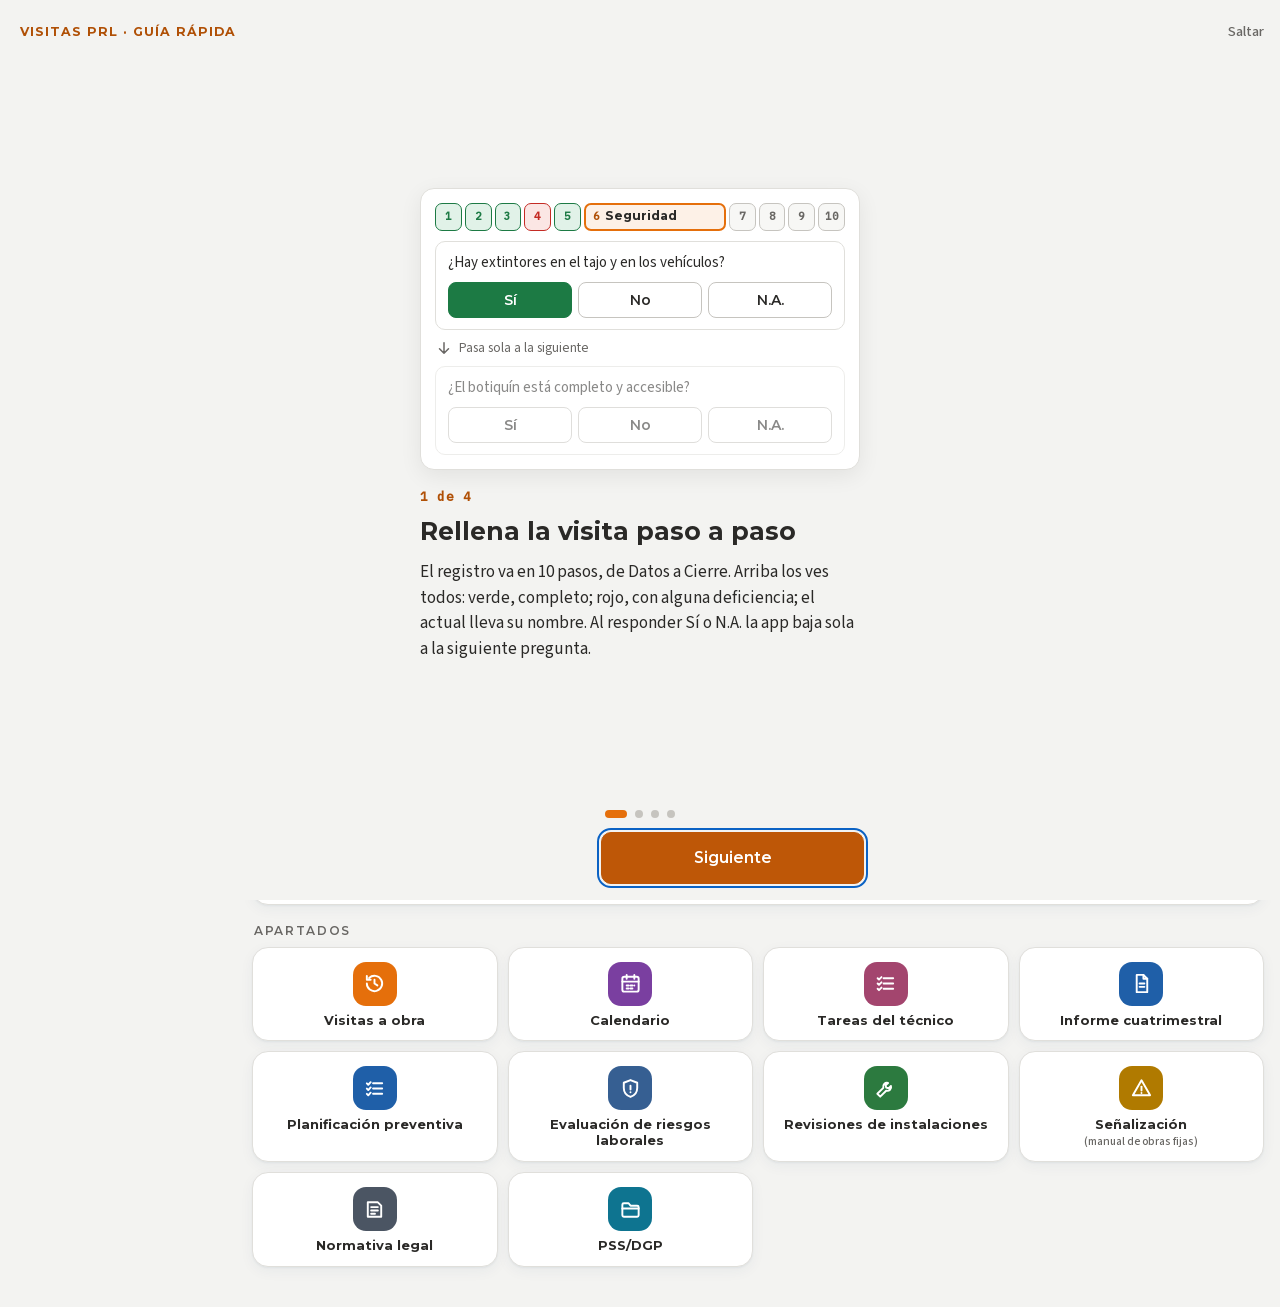
==== codigo/app-web/index.html @ 08182f6b "Visitas PRL 1.27.0: sincronizar solo visitas, del móvil al ordenador - El móvil deja solo sus visita" ====
<!doctype html>
<html lang="es">
<head>
<meta charset="utf-8">
<meta http-equiv="Content-Security-Policy" content="default-src 'self'; script-src 'self' blob: 'wasm-unsafe-eval' 'sha256-k+kwHCAUNrw24nnM9bUsEuMVqOh03foLLXcVQzLuSno=' 'sha256-lvrDzIEwpVQFufy/htHC+GjnPJvjnDtbR3L0TV5TLe4=' 'sha256-rMfkFFWoB2W1/Zx+4bgHim0WC7vKRVrq6FTeZclH1Z4=' 'sha256-IA5+omL1GWfoRpYVqVyqQSx333+4xuLQby+fyuKH/dQ=' 'sha256-IhQnLz7Hqit3Ufy+0QujaYG5HMWa4Lifcly+ex7u3z0=' 'sha256-Y1jnDH9S9bM2badKOgL9xABUyrCFkYcgO7DmD6S7Cjg='; style-src 'self' 'unsafe-inline'; img-src 'self' data: blob:; font-src 'self' data:; connect-src 'self' data: blob:; worker-src 'self' blob:; media-src 'self' data: blob:; manifest-src 'self'; object-src 'none'; frame-src 'none'; base-uri 'none'; form-action 'none'">
<script>/*ASP-HEAD*/try{var t=localStorage.getItem('tema'),l=localStorage.getItem('letra'),r=document.documentElement;if(t==='light'||t==='dark')r.setAttribute('data-theme',t);if(l==='0.9'||l==='1.15'||l==='1.3')r.setAttribute('data-letra',l)}catch(e){}</script>
<meta name="referrer" content="no-referrer">
<meta name="viewport" content="width=device-width,initial-scale=1,viewport-fit=cover">
<meta name="theme-color" content="#FFFFFF" media="(prefers-color-scheme: light)">
<meta name="theme-color" content="#1D1C1B" media="(prefers-color-scheme: dark)">
<meta name="description" content="Registro de Comprobación para Recurso Preventivo: checklist de obra, fotos, firma y PDF.">
<link rel="manifest" href="manifest.webmanifest">
<link rel="icon" type="image/png" href="icons/favicon-64.png">
<link rel="apple-touch-icon" href="icons/apple-touch-icon.png">
<meta name="mobile-web-app-capable" content="yes">
<meta name="apple-mobile-web-app-capable" content="yes">
<meta name="apple-mobile-web-app-status-bar-style" content="default">
<meta name="apple-mobile-web-app-title" content="Visitas PRL">
<title>Registros Visitas Técnicos PRL</title>
<script>/*SEG-HEAD*/try{var c=JSON.parse(localStorage.getItem('seg-cfg')||'null');if((!c||c.lock!==false)&&(window.AndroidApp||localStorage.getItem('seg-pin')))document.documentElement.classList.add('seg-lk')}catch(e){}</script>
<style>
/*SEG-FONTS-START*/
/* Montserrat, Source Sans 3 e IBM Plex Mono (SIL Open Font License 1.1), dentro de la app: no se cargan de internet */
@font-face{font-family:"Montserrat";font-style:normal;font-weight:500 700;font-display:swap;src:url([data-uri]) format("woff")}
@font-face{font-family:"Source Sans 3";font-style:normal;font-weight:400 700;font-display:swap;src:url([data-uri]) format("woff")}
@font-face{font-family:"IBM Plex Mono";font-style:normal;font-weight:400;font-display:swap;src:url([data-uri]) format("woff")}
@font-face{font-family:"IBM Plex Mono";font-style:normal;font-weight:500;font-display:swap;src:url([data-uri]) format("woff")}
/*SEG-FONTS-END*/
/* Layout: one-column field form for phone use in obra, in Innovia's corporate look:
   white header with the Innovia logo, orange brand line and progress, blocks in the order of the paper form,
   closing block with summary, firma and exports; bottom tab bar like a native app. */
:root{
  --bg:#F3F3F1; --surface:#FFFFFF; --surface-2:#F7F7F5; --field:#FFFFFF;
  --ink:#2A2927; --muted:#696764; --line:#E0DFDB; --line-strong:#C6C4BF;
  --brand:#E56F0B; --brand-text:#B05006; --brand-soft:#FDF1E7; --brand-line:#F6CDA8;
  --accent:#BE5707; --accent-ink:#FFFFFF;
  --ok:#1C7A44; --ok-soft:#E1F2E8; --on-ok:#FFFFFF;
  --bad:#C42B24; --bad-soft:#FBE6E4; --bad-tint:#FFF7F6; --bad-line:#F0C3BF; --on-bad:#FFFFFF;
  --na:#6E6C68; --on-na:#FFFFFF;
  --head-bg:#FFFFFF; --head-2:#F3F3F1; --head-fg:#2A2927; --head-muted:#696764; --head-line:#E0DFDB;
  --ok-on-head:#1C7A44; --bad-on-head:#C42B24;
  --paper:#FFFFFF; --paper-line:#C9CCCF; --paper-muted:#7A7E82;
  --scrim:rgba(20,19,18,.5); --on-scrim:#FFFFFF;
  --focus:#0B62C4;
  --f-display:"Montserrat","Segoe UI",system-ui,-apple-system,Roboto,Arial,sans-serif;
  --f-body:"Source Sans 3","Segoe UI",system-ui,-apple-system,Roboto,Helvetica,Arial,sans-serif;
  --f-mono:"IBM Plex Mono",ui-monospace,SFMono-Regular,Menlo,Consolas,monospace;
}
@media (prefers-color-scheme: dark){
  :root:not([data-theme="light"]){
    --bg:#141312; --surface:#1D1C1B; --surface-2:#252422; --field:#191817;
    --ink:#ECEBE8; --muted:#A4A29D; --line:#34322F; --line-strong:#4A4845;
    --brand:#F07A1A; --brand-text:#F59A4E; --brand-soft:#2E1F12; --brand-line:#5A3518;
    --accent:#F07A1A; --accent-ink:#1A1208;
    --ok:#45C37C; --ok-soft:#14301F; --on-ok:#0B1A11;
    --bad:#FF6259; --bad-soft:#3A1715; --bad-tint:#1F1413; --bad-line:#5A2420; --on-bad:#1E0705;
    --na:#A4A29D; --on-na:#141312;
    --head-bg:#1D1C1B; --head-2:#252422; --head-fg:#ECEBE8; --head-muted:#A4A29D; --head-line:#34322F;
    --ok-on-head:#45C37C; --bad-on-head:#FF6259;
    --paper:#F2F4F5; --paper-line:#C9CCCF; --paper-muted:#7A7E82;
    --scrim:rgba(0,0,0,.65); --on-scrim:#FFFFFF;
    --focus:#6EA9FF;
    color-scheme:dark;
  }
}
:root[data-theme="dark"]{
    --bg:#141312; --surface:#1D1C1B; --surface-2:#252422; --field:#191817;
    --ink:#ECEBE8; --muted:#A4A29D; --line:#34322F; --line-strong:#4A4845;
    --brand:#F07A1A; --brand-text:#F59A4E; --brand-soft:#2E1F12; --brand-line:#5A3518;
    --accent:#F07A1A; --accent-ink:#1A1208;
    --ok:#45C37C; --ok-soft:#14301F; --on-ok:#0B1A11;
    --bad:#FF6259; --bad-soft:#3A1715; --bad-tint:#1F1413; --bad-line:#5A2420; --on-bad:#1E0705;
    --na:#A4A29D; --on-na:#141312;
    --head-bg:#1D1C1B; --head-2:#252422; --head-fg:#ECEBE8; --head-muted:#A4A29D; --head-line:#34322F;
    --ok-on-head:#45C37C; --bad-on-head:#FF6259;
    --paper:#F2F4F5; --paper-line:#C9CCCF; --paper-muted:#7A7E82;
    --scrim:rgba(0,0,0,.65); --on-scrim:#FFFFFF;
    --focus:#6EA9FF;
    color-scheme:dark;
}
*,*::before,*::after{box-sizing:border-box}
html{-webkit-text-size-adjust:100%}
body{background:var(--bg);color:var(--ink);font-family:var(--f-body);font-size:calc(16px*var(--fz,1));line-height:1.45}
body::before{content:"";position:fixed;inset:0 0 auto;height:env(safe-area-inset-top,0px);z-index:30;background:var(--head-bg)}
button{font-family:inherit}
.vh{position:absolute!important;width:1px;height:1px;overflow:hidden;clip:rect(0 0 0 0);white-space:nowrap}

/* ---------- header ---------- */
.top{position:sticky;top:env(safe-area-inset-top,0px);z-index:20;background:var(--head-bg);color:var(--head-fg)}
.top-in{max-width:820px;margin:0 auto;padding-left:max(16px,env(safe-area-inset-left,0px));padding-right:max(16px,env(safe-area-inset-right,0px))}
.bar1{display:flex;align-items:center;justify-content:space-between;gap:12px;min-height:56px}
.brand{display:flex;align-items:center;gap:10px;min-width:0;flex:1 1 auto}
.brand svg{width:30px;height:30px;flex:none}
.lg-bg{fill:var(--accent)} .lg-ink{stroke:var(--accent-ink);fill:none} .lg-dot{fill:var(--accent-ink)}
.brand-t{min-width:0;overflow:hidden}
.brand b{display:block;font:700 calc(21px*var(--fz,1))/1 var(--f-display);letter-spacing:.05em;text-transform:uppercase;white-space:nowrap;overflow:hidden;text-overflow:ellipsis}
.brand small{display:block;margin-top:3px;font-size:calc(12px*var(--fz,1));color:var(--head-muted);white-space:nowrap;overflow:hidden;text-overflow:ellipsis}
.tabs{display:flex;gap:2px;background:var(--head-2);padding:3px;border-radius:99px;flex:none}
.tab{appearance:none;border:0;background:transparent;color:var(--head-fg);font:600 calc(15px*var(--fz,1))/1 var(--f-display);letter-spacing:.05em;text-transform:uppercase;padding:9px 12px;border-radius:99px;cursor:pointer}
@media (max-width:420px){.tab{font-size:calc(14px*var(--fz,1));padding:8px 10px}.brand b{font-size:calc(18px*var(--fz,1))}}
.tab[aria-selected="true"]{background:var(--accent);color:var(--accent-ink)}
.tab .n{font-family:var(--f-mono);font-size:calc(11.5px*var(--fz,1));margin-left:5px;letter-spacing:0}
.steps{display:flex;gap:6px;overflow-x:auto;padding:2px 0 10px;scrollbar-width:none}
.steps::-webkit-scrollbar{display:none}
.step{flex:none;appearance:none;border:1px solid var(--head-line);background:transparent;color:var(--head-fg);font:500 calc(14px*var(--fz,1))/1 var(--f-body);padding:7px 11px;border-radius:99px;display:inline-flex;align-items:center;gap:7px;cursor:pointer}
.step:hover{border-color:var(--head-muted)}
.step .dot{width:8px;height:8px;border-radius:50%;background:var(--head-line);flex:none}
.step.done .dot{background:var(--ok-on-head)}
.step.warn .dot{background:var(--bad-on-head)}
.step[aria-current="step"]{border-color:var(--brand);background:var(--brand-soft);color:var(--ink);font-weight:700}
.step .n{font-family:var(--f-mono);font-size:calc(12px*var(--fz,1));color:var(--head-muted)}
.step .c{font-family:var(--f-mono);font-size:calc(11.5px*var(--fz,1));color:var(--head-muted);font-variant-numeric:tabular-nums}
.prog{height:4px;background:var(--head-2)}
.prog i{display:block;height:100%;width:0;background:var(--accent);transition:width .3s ease}
.hazard{height:7px;background:repeating-linear-gradient(-45deg,var(--accent) 0 9px,var(--head-bg) 9px 18px)}

/* ---------- main ---------- */
main{max-width:820px;margin:0 auto;padding-left:max(16px,env(safe-area-inset-left,0px));padding-right:max(16px,env(safe-area-inset-right,0px));padding-block:18px 110px;display:grid;gap:14px}
.block{background:var(--surface);border:1px solid var(--line);border-radius:12px;scroll-margin-top:136px;min-width:0}
.bh{display:flex;align-items:center;justify-content:space-between;gap:10px;padding:14px 16px 10px}
.bh h2{margin:0;font:700 calc(21px*var(--fz,1))/1.1 var(--f-display);letter-spacing:.03em;text-transform:uppercase;text-wrap:balance}
.bb{padding:2px 16px 16px;display:grid;gap:14px;min-width:0}
.help{margin:0;font-size:calc(14px*var(--fz,1));color:var(--muted);max-width:62ch}
.divider{display:flex;align-items:center;gap:12px;margin-top:10px;scroll-margin-top:136px;font:600 calc(15px*var(--fz,1))/1.2 var(--f-display);letter-spacing:.08em;text-transform:uppercase;color:var(--muted)}
.divider::after{content:"";flex:1;border-top:1px solid var(--line-strong)}
.pill{flex:none;font:500 calc(12.5px*var(--fz,1))/1 var(--f-mono);padding:5px 9px;border-radius:99px;background:var(--surface-2);color:var(--muted);border:1px solid var(--line);font-variant-numeric:tabular-nums;white-space:nowrap}
.pill.ok{background:var(--ok-soft);color:var(--ok);border-color:transparent}
.pill.bad{background:var(--bad-soft);color:var(--bad);border-color:transparent}

/* ---------- fields ---------- */
.g2{display:grid;grid-template-columns:repeat(2,minmax(0,1fr));gap:12px}
.ga{display:grid;grid-template-columns:repeat(2,minmax(0,1fr));gap:12px}
.span2{grid-column:1/-1}
@media (max-width:540px){.ga{grid-template-columns:minmax(0,1fr)}}
.field{display:grid;gap:6px;min-width:0;align-content:start}
#b-pss .field:not(.span2){align-content:end}
.field>label,.lbl,.lblrow>label{font:600 calc(14px*var(--fz,1))/1.25 var(--f-body);color:var(--muted)}
.lblrow{display:flex;justify-content:space-between;align-items:baseline;gap:8px}
input,textarea,select{width:100%;font:calc(16px*var(--fz,1))/1.35 var(--f-body);color:var(--ink);background:var(--field);border:1px solid var(--line-strong);border-radius:8px;padding:10px 12px;min-width:0}
select{min-height:46px}
input{min-height:46px}
textarea{resize:vertical;min-height:72px}
input::placeholder,textarea::placeholder{color:var(--muted);opacity:.8}
input:focus-visible,textarea:focus-visible,select:focus-visible,button:focus-visible,.chip:focus-visible{outline:2px solid var(--focus);outline-offset:2px}
input.mono{font-family:var(--f-mono);text-transform:uppercase;letter-spacing:.03em}
.inrow{display:flex;gap:8px;min-width:0}
.mini{flex:none;appearance:none;border:1px solid var(--line-strong);background:var(--surface-2);color:var(--ink);font:600 calc(14px*var(--fz,1))/1 var(--f-body);padding:0 13px;border-radius:8px;min-height:40px;cursor:pointer}
.mini:hover{border-color:var(--muted)}
.inrow .mini{min-height:46px}
.linkmini{appearance:none;border:0;background:none;color:var(--ink);font:600 calc(13.5px*var(--fz,1))/1 var(--f-body);text-decoration:underline;text-underline-offset:3px;padding:4px 2px;margin:-4px -2px;cursor:pointer}
.hint{font:500 calc(12.5px*var(--fz,1))/1.2 var(--f-body)}
.hint.ok{color:var(--ok)} .hint.bad{color:var(--bad)}

/* ---------- repeatable rows ---------- */
.rows{display:grid}
.rowcard{border-top:1px solid var(--line);padding:12px 16px 16px;display:grid;gap:10px;min-width:0}
.rowhead{display:flex;justify-content:space-between;align-items:center;gap:8px;margin-bottom:-4px}
.rowlbl{font:600 calc(14px*var(--fz,1))/1 var(--f-display);letter-spacing:.1em;text-transform:uppercase;color:var(--muted)}
.iconbtn{appearance:none;border:0;background:transparent;color:var(--muted);width:38px;height:38px;border-radius:8px;display:grid;place-items:center;cursor:pointer;flex:none}
.iconbtn:hover{background:var(--surface-2);color:var(--bad)}
.iconbtn svg{width:18px;height:18px}
.addbtn{appearance:none;width:100%;border:0;border-top:1px dashed var(--line-strong);background:transparent;color:var(--ink);font:600 calc(15px*var(--fz,1))/1 var(--f-body);padding:13px 16px;text-align:left;cursor:pointer;border-radius:0 0 12px 12px;display:flex;align-items:center;gap:10px}
.addbtn:hover{background:var(--surface-2)}
.plus{display:inline-grid;place-items:center;width:24px;height:24px;border-radius:6px;background:var(--accent);color:var(--accent-ink);font:700 calc(18px*var(--fz,1))/1 var(--f-display)}

/* ---------- answers ---------- */
.seg{display:grid;grid-template-columns:repeat(3,minmax(0,1fr));gap:6px}
.seg.two{grid-template-columns:repeat(2,minmax(0,1fr))}
.seg button{appearance:none;min-height:46px;border:1.5px solid var(--line-strong);background:var(--surface);color:var(--ink);font:600 calc(17px*var(--fz,1))/1 var(--f-display);letter-spacing:.07em;text-transform:uppercase;border-radius:8px;cursor:pointer;transition:background-color .15s,border-color .15s,color .15s}
.seg button:hover{border-color:var(--muted)}
.seg button.is-good{background:var(--ok);border-color:var(--ok);color:var(--on-ok)}
.seg button.is-bad{background:var(--bad);border-color:var(--bad);color:var(--on-bad)}
.seg button.is-na{background:var(--na);border-color:var(--na);color:var(--on-na)}
.item{padding:14px 16px;border-top:1px solid var(--line);display:grid;gap:10px;min-width:0}
.item.flag{background:var(--bad-tint);box-shadow:inset 4px 0 0 var(--bad)}
.item:last-child{border-radius:0 0 12px 12px}
.q{margin:0;font-size:calc(16px*var(--fz,1));line-height:1.4;text-wrap:pretty;max-width:68ch}
.qnote{margin:-6px 0 0;font-size:calc(13px*var(--fz,1));color:var(--muted)}
.tools{display:flex;gap:2px;flex-wrap:wrap;margin:-4px 0 -4px -8px}
.linkbtn{appearance:none;border:0;background:transparent;color:var(--muted);font:500 calc(14.5px*var(--fz,1))/1 var(--f-body);display:inline-flex;align-items:center;gap:6px;padding:9px 8px;border-radius:8px;cursor:pointer}
.linkbtn:hover{color:var(--ink);background:var(--surface-2)}
.linkbtn svg{width:18px;height:18px;flex:none}
.linkbtn .n{font-family:var(--f-mono);font-size:calc(12px*var(--fz,1))}
.thumbs{display:flex;flex-wrap:wrap;gap:8px}
.thumbs:empty{display:none}
.thumb{position:relative;width:78px;height:78px;border-radius:8px;overflow:hidden;border:1px solid var(--line);background:var(--surface-2)}
.thumb img{width:100%;height:100%;object-fit:cover;display:block}
.thumb button{position:absolute;top:4px;right:4px;width:26px;height:26px;border-radius:50%;border:0;background:var(--scrim);color:var(--on-scrim);display:grid;place-items:center;cursor:pointer;padding:0}
.thumb button svg{width:14px;height:14px}

/* ---------- equipos ---------- */
.chips{display:flex;flex-wrap:wrap;gap:8px}
.chip{appearance:none;border:1px solid var(--line-strong);background:var(--surface);color:var(--ink);font:500 calc(15px*var(--fz,1))/1 var(--f-body);padding:10px 13px;border-radius:99px;cursor:pointer;display:inline-flex;align-items:center;gap:6px}
.chip:hover{border-color:var(--muted)}
.chip[aria-pressed="true"]{background:var(--accent);border-color:var(--accent);color:var(--accent-ink)}
.chip svg{width:13px;height:13px}

/* ---------- cierre ---------- */
.stats{display:grid;grid-template-columns:repeat(4,minmax(0,1fr));gap:8px}
.stat{border:1px solid var(--line);border-radius:10px;padding:10px 10px 9px;display:flex;flex-direction:column;gap:5px;background:var(--surface-2);min-width:0}
.stat b{font:700 calc(30px*var(--fz,1))/1 var(--f-display);font-variant-numeric:tabular-nums}
.stat span{font:600 calc(11px*var(--fz,1))/1.15 var(--f-body);letter-spacing:.06em;text-transform:uppercase;color:var(--muted)}
.stat.ok b{color:var(--ok)} .stat.bad b{color:var(--bad)}
@media (max-width:560px){.stats{grid-template-columns:repeat(2,minmax(0,1fr))}.stat{flex-direction:row;align-items:center;gap:10px;padding:10px 12px}.stat b{font-size:calc(26px*var(--fz,1));min-width:1.4em}}
.inc{border:1px solid var(--bad-line);background:var(--bad-tint);border-radius:10px;padding:12px 14px;display:grid;gap:10px}
.inc h3{margin:0;font:700 calc(16px*var(--fz,1))/1.2 var(--f-display);letter-spacing:.06em;text-transform:uppercase;color:var(--bad)}
.inc ul{margin:0;padding-left:18px;display:grid;gap:8px;font-size:calc(14.5px*var(--fz,1))}
.inc li small{display:block;color:var(--muted);font-size:calc(13px*var(--fz,1))}
.inc .mini{justify-self:start}
.noinc{border:1px solid var(--line);background:var(--ok-soft);color:var(--ok);border-radius:10px;padding:12px 14px;font-weight:600;font-size:calc(15px*var(--fz,1))}
.sighead{display:flex;justify-content:space-between;align-items:center;gap:8px}
.sig{position:relative;background:var(--paper);border:1.5px dashed var(--line-strong);border-radius:10px;height:170px}
.sig canvas{position:absolute;inset:0;width:100%;height:100%;touch-action:none;cursor:crosshair;border-radius:10px}
.sig::after{content:"";position:absolute;left:18px;right:18px;bottom:40px;border-bottom:1px solid var(--paper-line);pointer-events:none}
.sig-hint{position:absolute;left:18px;bottom:15px;font-size:calc(13px*var(--fz,1));color:var(--paper-muted);pointer-events:none}
.signame{margin:0;font-size:calc(14px*var(--fz,1));color:var(--muted)}
.actions{display:grid;grid-template-columns:repeat(2,minmax(0,1fr));gap:10px}
.btn{appearance:none;min-height:52px;border:1px solid var(--line-strong);background:var(--surface);color:var(--ink);font:700 calc(17px*var(--fz,1))/1.1 var(--f-display);letter-spacing:.05em;text-transform:uppercase;border-radius:10px;padding:8px 14px;cursor:pointer}
.btn:hover{border-color:var(--muted)}
.btn.primary{background:var(--accent);border-color:var(--accent);color:var(--accent-ink)}
.btn.ghost{border-style:dashed;color:var(--muted);background:transparent}
.btn.danger{background:var(--bad);border-color:var(--bad);color:var(--on-bad)}
.btn[disabled]{opacity:.6;cursor:progress}
.savestate{margin:0;font-size:calc(13.5px*var(--fz,1));color:var(--muted);display:flex;align-items:center;gap:8px}
.savestate i{width:8px;height:8px;border-radius:50%;background:var(--line-strong);flex:none}
.savestate.ok i{background:var(--ok)} .savestate.warn i{background:var(--accent)}
@media (max-width:370px){.actions{grid-template-columns:minmax(0,1fr)}}

/* ---------- historial ---------- */
.hhead{display:grid;gap:12px}
.hhead-t{display:flex;justify-content:space-between;align-items:center;gap:10px}
.hhead h2{margin:0;font:700 calc(26px*var(--fz,1))/1 var(--f-display);text-transform:uppercase;letter-spacing:.03em}
.hlist{display:grid;gap:10px}
.hcard{background:var(--surface);border:1px solid var(--line);border-radius:12px;padding:14px 16px;display:grid;gap:6px;min-width:0}
.hcard.flag{box-shadow:inset 4px 0 0 var(--bad)}
.hmeta{display:flex;justify-content:space-between;gap:8px;align-items:center;font:500 calc(13px*var(--fz,1))/1.2 var(--f-mono);color:var(--muted);flex-wrap:wrap}
.hcode{color:var(--ink);font-weight:500}
.htitle{margin:0;font:600 calc(17px*var(--fz,1))/1.3 var(--f-body);overflow-wrap:anywhere}
.hsub{margin:0;color:var(--muted);font-size:calc(14px*var(--fz,1));overflow-wrap:anywhere}
.hbtns{display:flex;flex-wrap:wrap;gap:6px;margin-top:6px}
.hbtns .mini.del{color:var(--bad)}
.empty{padding:26px 18px;border:1.5px dashed var(--line-strong);border-radius:12px;color:var(--muted);display:grid;gap:8px}
.empty b{color:var(--ink);font:700 calc(18px*var(--fz,1))/1.2 var(--f-display);text-transform:uppercase;letter-spacing:.04em}

/* ---------- toast + modal ---------- */
.toast{position:fixed;left:50%;bottom:calc(18px + env(safe-area-inset-bottom,0px));transform:translate(-50%,20px);opacity:0;pointer-events:none;background:var(--head-bg);color:var(--head-fg);border:1px solid var(--head-line);padding:12px 16px;border-radius:10px;font-size:calc(15px*var(--fz,1));max-width:min(92vw,520px);width:max-content;transition:opacity .2s,transform .2s;z-index:50;box-shadow:0 8px 24px rgba(0,0,0,.25)}
.toast.on{opacity:1;transform:translate(-50%,0)}
.modal{position:fixed;inset:0;background:var(--scrim);display:grid;align-items:end;justify-items:center;z-index:60;padding:16px max(16px,env(safe-area-inset-right,0px)) calc(16px + env(safe-area-inset-bottom,0px)) max(16px,env(safe-area-inset-left,0px))}
@media (min-width:600px){.modal{align-items:center}}
.sheet{background:var(--surface);color:var(--ink);border-radius:14px;padding:18px;width:100%;max-width:480px;display:grid;gap:12px;border:1px solid var(--line);max-height:calc(100vh - 48px);overflow:auto}
.nov{margin:0;padding:0;list-style:none;display:grid;gap:10px}
.nov li{display:grid;grid-template-columns:22px 1fr;gap:8px;align-items:start;line-height:1.35}
.nov li::before{content:"";width:9px;height:9px;border-radius:50%;background:var(--brand);margin:6px 0 0 6px}
.nov li b{font-weight:700}
.nov-v{margin:4px 0 0;font:600 calc(12px*var(--fz,1))/1.2 var(--f-mono);color:var(--muted);letter-spacing:.03em;text-transform:uppercase}
.nov-btn{display:inline-flex;padding:4px 6px;font-size:calc(13px*var(--fz,1));text-decoration:underline}
.m-file{margin:0;font:500 calc(13px*var(--fz,1))/1.35 var(--f-mono);color:var(--muted);overflow-wrap:anywhere}
.m-msg{display:grid;gap:6px;font-weight:600;font-size:calc(14.5px*var(--fz,1))}
.m-msg textarea{font-weight:400;font-size:calc(15.5px*var(--fz,1));line-height:1.4;min-height:0}
/* ---------- guía de bienvenida ---------- */
body.guia-on{overflow:hidden}
.guia{position:fixed;inset:0;z-index:70;background:var(--bg);color:var(--ink);display:grid;grid-template-rows:auto minmax(0,1fr) auto auto;padding:calc(8px + env(safe-area-inset-top,0px)) 0 calc(16px + env(safe-area-inset-bottom,0px))}
.guia[hidden]{display:none}
.g-top{display:flex;align-items:center;justify-content:space-between;gap:10px;padding:0 8px 0 20px;min-height:48px}
.g-brand{font:700 calc(12.5px*var(--fz,1))/1 var(--f-display);letter-spacing:.08em;text-transform:uppercase;color:var(--brand-text)}
.g-track{display:flex;overflow-x:auto;overflow-y:hidden;scroll-snap-type:x mandatory;scrollbar-width:none;overscroll-behavior:contain}
.g-track::-webkit-scrollbar{display:none}
.g-slide{flex:0 0 100%;min-width:0;scroll-snap-align:center;scroll-snap-stop:always;overflow-y:auto;overscroll-behavior:contain;padding:4px 20px 8px;display:flex;flex-direction:column}
.g-in{max-width:440px;width:100%;margin:auto;display:grid;gap:14px}
.g-n{margin:6px 0 0;font:600 calc(12.5px*var(--fz,1))/1 var(--f-mono);color:var(--brand-text);letter-spacing:.04em}
.g-slide h2{margin:0;font:700 calc(25px*var(--fz,1))/1.2 var(--f-display);text-wrap:balance}
.g-txt{margin:0;font-size:calc(17px*var(--fz,1));line-height:1.5;text-wrap:pretty}
.g-dots{display:flex;justify-content:center;gap:8px;padding:12px 0 14px}
.g-dots i{width:8px;height:8px;border-radius:99px;background:var(--line-strong);transition:width .2s,background-color .2s}
.g-dots i.on{width:22px;background:var(--brand)}
.g-nav{display:grid;grid-template-columns:1fr 1.5fr;gap:10px;padding:0 16px;max-width:480px;width:100%;margin:0 auto}
.g-nav .btn[disabled]{visibility:hidden}
/* ilustraciones (solo dibujo, no son botones) */
.g-ill{background:var(--surface);border:1px solid var(--line);border-radius:14px;padding:14px;display:grid;gap:10px;box-shadow:0 6px 22px rgba(0,0,0,.07);pointer-events:none;user-select:none}
.g-chips{display:flex;gap:6px;overflow:hidden;mask-image:linear-gradient(90deg,#000 80%,transparent)}
.g-segs{display:flex;gap:3px}
.g-segs span{flex:1 1 0;min-width:0;height:28px;display:grid;place-items:center;border:1.5px solid var(--line-strong);border-radius:7px;background:var(--surface-2);color:var(--muted);font:600 calc(11px*var(--fz,1))/1 var(--f-mono)}
.g-segs .ok{background:var(--ok-soft);border-color:var(--ok);color:var(--ok)}
.g-segs .bad{background:var(--bad-soft);border-color:var(--bad);color:var(--bad)}
.g-segs .cur{flex:5 1 0;display:flex;gap:5px;justify-content:flex-start;padding:0 7px;border:2px solid var(--brand);background:var(--brand-soft);color:var(--brand-text)}
.g-segs .cur b{font:700 calc(12.5px*var(--fz,1))/1 var(--f-display);color:var(--ink);white-space:nowrap;overflow:hidden;text-overflow:ellipsis}
.g-chip{flex:none;border:1px solid var(--line);border-radius:99px;padding:6px 10px;font:500 calc(13.5px*var(--fz,1))/1 var(--f-body);display:inline-flex;gap:6px;align-items:center;white-space:nowrap}
.g-chip b{font:500 calc(11.5px*var(--fz,1))/1 var(--f-mono);color:var(--muted)}
.g-chip.cur{border-color:var(--brand);background:var(--brand-soft);font-weight:700}
.g-chip .d{width:7px;height:7px;border-radius:50%;background:var(--line-strong)}
.g-chip .d.ok{background:var(--ok)}
.g-card{display:grid;gap:9px;padding:11px 12px;border:1px solid var(--line);border-radius:10px}
.g-card.flag{background:var(--bad-tint);border-color:var(--bad-line);box-shadow:inset 4px 0 0 var(--bad)}
.g-card.dim{opacity:.55}
.g-q{margin:0;font-size:calc(15px*var(--fz,1));line-height:1.35}
.g-seg{display:grid;grid-template-columns:repeat(3,1fr);gap:6px}
.g-seg span{min-height:36px;display:grid;place-items:center;border:1.5px solid var(--line-strong);border-radius:8px;font:600 calc(14px*var(--fz,1))/1 var(--f-display);background:var(--surface)}
.g-seg .ok{background:var(--ok);border-color:var(--ok);color:var(--on-ok)}
.g-seg .bad{background:var(--bad);border-color:var(--bad);color:var(--on-bad)}
.g-auto{margin:-2px 0;display:flex;align-items:center;gap:6px;font-size:calc(13.5px*var(--fz,1));color:var(--muted)}
.g-auto svg,.g-req svg,.g-tools svg,.g-file svg{width:18px;height:18px;flex:none}
.g-req{margin:0;display:flex;align-items:center;gap:7px;color:var(--bad);font-weight:600;font-size:calc(14px*var(--fz,1));line-height:1.3}
.g-req.g-okline{color:var(--ok)}
.g-fotobtn{margin:0;display:flex;align-items:center;justify-content:center;gap:8px;min-height:42px;border-radius:9px;background:var(--bad);color:var(--on-bad);font:700 calc(14.5px*var(--fz,1))/1.2 var(--f-display)}
.g-fotobtn svg{width:20px;height:20px;flex:none}
.g-tools{display:flex;flex-wrap:wrap;gap:6px 14px;font-size:calc(14px*var(--fz,1));color:var(--muted)}
.g-tools span{display:inline-flex;align-items:center;gap:5px}
.g-tools .hi{color:var(--ink);font-weight:700;border-bottom:2px solid var(--brand)}
.g-file{display:flex;align-items:center;gap:8px;font:500 calc(12.5px*var(--fz,1))/1.3 var(--f-mono);color:var(--muted);overflow-wrap:anywhere}
.g-file svg{color:var(--bad)}
.g-bubble{margin:0;background:var(--surface-2);border:1px solid var(--line);border-radius:12px 12px 12px 4px;padding:10px 12px;font-size:calc(14.5px*var(--fz,1));line-height:1.4}
.g-btns{display:grid;grid-template-columns:1fr 1fr;gap:8px}
.g-btns span{min-height:40px;display:grid;place-items:center;border:1px solid var(--line-strong);border-radius:9px;font:600 calc(14.5px*var(--fz,1))/1 var(--f-display)}
.g-btns .pri{background:var(--accent);border-color:var(--accent);color:var(--accent-ink)}
.g-btns .hi{border:2px solid var(--brand);color:var(--brand-text)}
.g-h{display:grid;gap:3px;padding:9px 12px;border:1px solid var(--line);border-radius:10px}
.g-h b{font:600 calc(13px*var(--fz,1))/1.2 var(--f-mono)}
.g-h span{font-size:calc(14px*var(--fz,1));color:var(--muted)}
.g-h em{font-style:normal;font-size:calc(13px*var(--fz,1));font-weight:600}
.g-h em.bad{color:var(--bad)} .g-h em.ok{color:var(--ok)}
.g-h.flag{box-shadow:inset 4px 0 0 var(--bad)}
@media (max-height:700px){.g-slide h2{font-size:calc(21px*var(--fz,1))}.g-txt{font-size:calc(15.5px*var(--fz,1));line-height:1.45}.g-in{gap:10px}.g-ill{padding:11px;gap:8px}.g-q{font-size:calc(14px*var(--fz,1))}.g-seg span{min-height:32px}.g-card{padding:9px 10px;gap:7px}.g-dots{padding:8px 0 10px}.g-top{min-height:40px}.g-h + .g-h{display:none}}
.sheet h3{margin:0;font:700 calc(21px*var(--fz,1))/1.15 var(--f-display);text-transform:uppercase;letter-spacing:.03em}
.sheet p{margin:0;font-size:calc(15px*var(--fz,1));color:var(--muted)}
.sheet ul{margin:0;padding-left:18px;font-size:calc(15px*var(--fz,1));display:grid;gap:4px}
.m-actions{display:grid;grid-template-columns:repeat(2,minmax(0,1fr));gap:10px;margin-top:4px}
@media (prefers-reduced-motion: reduce){*{transition:none!important;scroll-behavior:auto!important}}

:root{padding-top:env(safe-area-inset-top,0px);padding-bottom:env(safe-area-inset-bottom,0px)}
body{margin:0}
img{max-width:100%}
[hidden]{display:none!important}
.install{display:flex;align-items:center;justify-content:space-between;gap:12px;background:var(--head-bg);color:var(--head-fg);border-radius:12px;padding:12px 8px 12px 16px}
.install b{display:block;font:700 calc(17px*var(--fz,1))/1.2 var(--f-display);text-transform:uppercase;letter-spacing:.04em}
.install span{display:block;font-size:calc(14px*var(--fz,1));color:var(--head-muted);margin-top:2px}
.install-b{display:flex;align-items:center;gap:2px;flex:none}
.install .mini{background:var(--accent);border-color:var(--accent);color:var(--accent-ink)}
.install .iconbtn{color:var(--head-muted)}
.install .iconbtn:hover{background:var(--head-2);color:var(--head-fg)}
.backup{border:1.5px dashed var(--line-strong);border-radius:12px;padding:14px 16px;display:grid;gap:12px;margin-top:6px}
.backup b{display:block;font:700 calc(17px*var(--fz,1))/1.2 var(--f-display);text-transform:uppercase;letter-spacing:.04em}
.backup span{display:block;font-size:calc(14px*var(--fz,1));color:var(--muted);margin-top:3px;max-width:60ch}
.backup-b{display:flex;flex-wrap:wrap;gap:8px}
.copia-est{margin:0;display:flex;gap:8px;align-items:flex-start;font-size:calc(14px*var(--fz,1));line-height:1.4;color:var(--muted)}
.copia-est::before{content:"";flex:none;width:9px;height:9px;border-radius:50%;margin-top:5px;background:var(--line-strong)}
.copia-est.ok::before{background:var(--ok)}
.copia-est.bad{color:var(--bad);font-weight:600}
.copia-est.bad::before{background:var(--bad)}

/* ---------- informe redactado ---------- */
.informe{background:var(--surface-2);border:1px solid var(--line);border-radius:10px;padding:14px 16px;font-size:calc(15px*var(--fz,1));line-height:1.5;display:grid;gap:8px;min-width:0;overflow-wrap:anywhere}
.informe p{margin:0;max-width:68ch}
.informe h4{margin:6px 0 0;font:700 calc(12.5px*var(--fz,1))/1.2 var(--f-display);letter-spacing:.06em;color:var(--brand-text)}
.inf-list{margin:0;padding:0;list-style:none;display:grid;gap:6px}
.inf-list li{display:grid;grid-template-columns:1.6em minmax(0,1fr);gap:4px}
.inf-n{font-weight:600;color:var(--muted);font-variant-numeric:tabular-nums}
#inf-edit{font-size:calc(15px*var(--fz,1));line-height:1.5}

.seg button.is-sel{background:var(--accent);border-color:var(--accent);color:var(--accent-ink)}
.mejora-t{appearance:none;justify-self:start;border:1px dashed var(--line-strong);background:var(--surface);color:var(--muted);font:600 calc(13.5px*var(--fz,1))/1 var(--f-body);padding:9px 13px;border-radius:99px;cursor:pointer}
.mejora-t[aria-pressed="true"]{background:var(--brand-soft);border:1px solid var(--brand-line);color:var(--brand-text)}
.item.flag.mejora{background:var(--brand-soft);box-shadow:inset 4px 0 0 var(--brand)}

.upd{position:fixed;left:max(16px,env(safe-area-inset-left,0px));right:max(16px,env(safe-area-inset-right,0px));bottom:calc(80px + env(safe-area-inset-bottom,0px));z-index:40;display:flex;align-items:center;justify-content:space-between;gap:12px;background:var(--ink);color:var(--surface);border-radius:12px;padding:10px 10px 10px 16px;font-size:calc(15px*var(--fz,1));box-shadow:0 8px 24px rgba(0,0,0,.25);max-width:560px;margin:0 auto}
.upd .mini{background:var(--accent);border-color:var(--accent);color:var(--accent-ink)}
.ver{margin:6px 0 0;font:500 calc(12.5px*var(--fz,1))/1.3 var(--f-mono);color:var(--muted)}

.subh{display:flex;align-items:center;justify-content:space-between;gap:10px;padding:14px 16px 12px;border-top:1px solid var(--line);background:var(--surface-2);font:600 calc(13px*var(--fz,1))/1.2 var(--f-display);letter-spacing:.05em;text-transform:uppercase;color:var(--brand-text)}
.chk:empty{display:none}
.chk .item:last-child,.block>.chk:last-child .item:last-child{border-radius:0 0 12px 12px}
.addbtn{border-radius:0}
.block>.addbtn:last-child{border-radius:0 0 12px 12px}

.wf-list{display:grid;gap:8px}
.wf{display:flex;align-items:center;justify-content:space-between;gap:12px;border:1px solid var(--line);border-radius:10px;padding:10px 12px;background:var(--surface-2);min-width:0}
.wf-who{min-width:0}
.wf-who b{display:block;font-weight:600;overflow-wrap:anywhere}
.wf-who span{font-size:calc(13px*var(--fz,1));color:var(--muted)}
.wf-sig{display:flex;align-items:center;gap:8px;flex:none}
.wf-sig img{width:96px;height:40px;object-fit:contain;background:var(--paper);border:1px solid var(--line);border-radius:6px}
.wf-empty{font-size:calc(14px*var(--fz,1));color:var(--muted)}
.wsig-pad{height:210px}
.wsig-n{font-weight:600;color:var(--ink)!important}
.m-actions.three{grid-template-columns:repeat(3,minmax(0,1fr))}

.sen-items{display:grid}
.sen-it{appearance:none;display:flex;align-items:center;gap:12px;width:100%;text-align:left;border:0;border-top:1px solid var(--line);background:transparent;color:var(--ink);padding:10px 16px;cursor:pointer;font:inherit;min-width:0}
.sen-it:hover{background:var(--surface-2)}
.sen-items .sen-it:last-child{border-radius:0 0 12px 12px}
.sen-it img{width:60px;height:85px;object-fit:cover;object-position:top;border:1px solid var(--line);border-radius:4px;background:var(--paper);flex:none}
.sen-tx{display:grid;gap:2px;min-width:0}
.sen-tx b{font:600 calc(14.5px*var(--fz,1))/1.2 var(--f-display);color:var(--brand-text)}
.sen-tx span{font-size:calc(15px*var(--fz,1));line-height:1.3}
.sen-tx small{font-size:calc(13px*var(--fz,1));color:var(--muted)}
.viewer{position:fixed;inset:0;z-index:70;background:var(--bg);display:flex;flex-direction:column;padding-top:env(safe-area-inset-top,0px);padding-bottom:env(safe-area-inset-bottom,0px)}
.vbar,.vnav{display:flex;align-items:center;gap:8px;background:var(--surface);padding:8px max(12px,env(safe-area-inset-right,0px)) 8px max(12px,env(safe-area-inset-left,0px))}
.vbar{border-bottom:1px solid var(--line)}
.vnav{border-top:1px solid var(--line);justify-content:space-between}
.vuse{background:var(--surface);border-top:1px solid var(--line);padding:8px max(12px,env(safe-area-inset-right,0px)) 0 max(12px,env(safe-area-inset-left,0px));display:grid}
.vuse .btn{width:100%}
.senej{display:grid;gap:8px;margin-top:12px;padding-top:12px;border-top:1px dashed var(--line-strong);border-radius:2px;transition:box-shadow .4s,background-color .4s}
.subsec{display:grid}
.fotoreq{appearance:none;width:100%;margin:0;display:flex;align-items:center;justify-content:center;gap:10px;min-height:54px;padding:8px 14px;border:0;border-radius:10px;background:var(--bad);color:var(--on-bad);cursor:pointer;text-align:left;line-height:1.2}
.fotoreq svg{width:24px;height:24px;flex:none}
.fotoreq b{display:block;font:700 calc(16px*var(--fz,1))/1.2 var(--f-display)}
.fotoreq small{display:block;margin-top:2px;font-size:calc(12.5px*var(--fz,1));opacity:.92}
.item.need-foto .tools [data-act="photo-cam"]{display:none}
.segrow{display:grid;grid-template-columns:minmax(0,1fr) 44px;gap:6px;align-items:stretch}
.mas{appearance:none;display:grid;place-items:center;min-height:46px;padding:0;border:1.5px dashed var(--line-strong);border-radius:8px;background:transparent;color:var(--muted);cursor:pointer}
.mas svg{width:20px;height:20px;transition:transform .15s}
.mas.on{border-style:solid;color:var(--ink)}
.mas.on svg{transform:rotate(45deg)}
.rowfotos{display:grid;gap:8px;margin-top:10px}
.eqf-list{display:grid;gap:8px;margin-top:12px}
.eqf-list:empty{display:none}
.eqf{display:grid;gap:8px;padding:8px 10px;border:1px solid var(--line);border-radius:10px;background:var(--surface-2)}
.eqf-h{display:flex;align-items:center;justify-content:space-between;gap:4px 8px;flex-wrap:wrap}
.eqf-h b{font-weight:600}
.eqf-h .tools{margin:0 -8px 0 0}
#l-quimicos[hidden],#q-add[hidden],#chk-b-quimicos[hidden]{display:none}
.subsec > .field{padding:12px 16px 14px;border-top:1px solid var(--line)}
.subsec .cond{display:grid;gap:0}
.subsec > .help{margin:0;padding:12px 16px}
.subsec .field .help{margin:10px 0 0}
.subsec .cond[hidden]{display:none}
.senej.flash{background:var(--brand-soft);box-shadow:0 0 0 8px var(--brand-soft)}
.pickhint{margin:0;padding:10px 12px;border:1px solid var(--brand-line);border-radius:10px;background:var(--brand-soft);color:var(--ink);font-size:calc(15px*var(--fz,1));line-height:1.4}
.senej label{font-weight:600;font-size:calc(15px*var(--fz,1));color:var(--ink)}
.senej-h{display:flex;align-items:center;justify-content:space-between;gap:4px 8px;flex-wrap:wrap}
.senej-h .linkbtn{margin-right:-8px}
.senej-list{display:grid;gap:8px}
.senej-list:empty{display:none}
.senej-it{display:flex;align-items:center;gap:8px;padding:8px 8px 8px 10px;border:1px solid var(--brand-line);border-radius:10px;background:var(--brand-soft)}
.senej-it img{width:38px;height:54px;object-fit:cover;border:1px solid var(--line);border-radius:4px;background:var(--paper);flex:none}
.senej-it .t{flex:1;min-width:0;font-size:calc(14.5px*var(--fz,1));line-height:1.3}
.senej-it .t b{display:block;font-weight:700}
.senej-it .t small{display:block;color:var(--muted);font-size:calc(12.5px*var(--fz,1))}
.vt{flex:1;min-width:0;font:600 calc(15px*var(--fz,1))/1.25 var(--f-display)}
.vt small{display:block;font:400 calc(13px*var(--fz,1))/1.3 var(--f-body);color:var(--muted);overflow:hidden;text-overflow:ellipsis;white-space:nowrap}
.vz{display:flex;gap:6px;flex:none}
.vz .mini{min-width:42px;font-size:calc(18px*var(--fz,1))}
.vimg{flex:1;overflow:auto;-webkit-overflow-scrolling:touch;background:var(--paper);overscroll-behavior:contain}
.vimg img{display:block;max-width:none;height:auto;width:100%}
.vc{font:500 calc(13px*var(--fz,1)) var(--f-mono);color:var(--muted)}
.vnav .mini[disabled]{opacity:.4}

/* ---------- Innovia skin ---------- */
.top{border-bottom:1px solid var(--line)}
.bar1{min-height:62px}
.brand{gap:12px}
.logo{height:26px;width:auto;display:block;flex:none}
.logo-d{display:none}
@media (prefers-color-scheme: dark){:root:not([data-theme="light"]) .logo-l{display:none}:root:not([data-theme="light"]) .logo-d{display:block}}
:root[data-theme="dark"] .logo-l{display:none}
:root[data-theme="dark"] .logo-d{display:block}
.brand-sep{width:1px;height:30px;background:var(--line-strong);flex:none}
.brand-t b{font:600 calc(15px*var(--fz,1))/1.15 var(--f-display);letter-spacing:0;text-transform:none;color:var(--ink);white-space:nowrap}
.brand-t small{font:600 calc(13px*var(--fz,1))/1.2 var(--f-body);color:var(--brand-text);margin-top:3px}
.prog{height:3px;background:var(--line)}
.prog i{background:var(--brand)}
.step{font:500 calc(14.5px*var(--fz,1))/1 var(--f-body)}
/* los 10 pasos de un vistazo: un tramo por paso, de color según su estado; el actual, más ancho y con su nombre */
.steps{gap:4px;overflow:visible;padding:2px 0 10px}
.step{flex:1 1 0;min-width:0;height:34px;padding:0;gap:6px;justify-content:center;border-radius:8px;border:1.5px solid var(--line-strong);background:var(--surface-2);color:var(--muted);font:600 calc(12.5px*var(--fz,1))/1 var(--f-mono);transition:flex-grow .2s ease,background-color .2s,border-color .2s}
.step .n{font:inherit;color:inherit}
.step .c,.step .l,.step .dot{display:none}
.step.done{background:var(--ok-soft);border-color:var(--ok);color:var(--ok)}
.step.warn{background:var(--bad-soft);border-color:var(--bad);color:var(--bad)}
.step[aria-current="step"]{flex:6 1 0;justify-content:flex-start;padding:0 9px;border-width:2px;border-color:var(--brand);background:var(--brand-soft);color:var(--brand-text)}
.step[aria-current="step"] .l{display:block;font:700 calc(14px*var(--fz,1))/1.1 var(--f-display);color:var(--ink);white-space:nowrap;overflow:hidden;text-overflow:ellipsis;min-width:0}
.step[aria-current="step"].done .dot,.step[aria-current="step"].warn .dot{display:block;margin-left:auto;width:9px;height:9px}
.step[aria-current="step"].done .dot{background:var(--ok)}
.step[aria-current="step"].warn .dot{background:var(--bad)}
.prog{display:none}
/* más pantalla: al bajar se recoge la fila del logo; vuelve al subir */
.top{transition:transform .22s ease}
body.top-min .top{transform:translateY(calc(8px - var(--bar1-h, 62px)))}
.bh h2{font:600 calc(18px*var(--fz,1))/1.25 var(--f-display);letter-spacing:0;text-transform:none;display:flex;align-items:center;gap:10px}
.bh h2::before{content:"";width:4px;height:18px;border-radius:2px;background:var(--brand);flex:none}
.divider{font:600 calc(12.5px*var(--fz,1))/1.3 var(--f-display);letter-spacing:.08em;color:var(--brand-text)}
.rowlbl{font:600 calc(12px*var(--fz,1))/1 var(--f-display);letter-spacing:.07em}
.seg button{font:600 calc(15px*var(--fz,1))/1 var(--f-display);letter-spacing:.03em}
.btn{font:600 calc(15.5px*var(--fz,1))/1.15 var(--f-display);letter-spacing:0;text-transform:none}
.stat b{font:700 calc(26px*var(--fz,1))/1 var(--f-display)}
.inc h3,.empty b,.backup b,.install b{font-family:var(--f-display);font-weight:700;font-size:calc(15.5px*var(--fz,1));letter-spacing:0;text-transform:none}
.sheet h3{font:600 calc(19px*var(--fz,1))/1.2 var(--f-display);letter-spacing:0;text-transform:none}
.hhead h2{font:600 calc(22px*var(--fz,1))/1.1 var(--f-display);letter-spacing:0;text-transform:none}
.plus{font:600 calc(17px*var(--fz,1))/1 var(--f-display)}
.install{background:var(--brand-soft);color:var(--ink);border:1px solid var(--brand-line)}
.install span{color:var(--muted)}
.install .iconbtn{color:var(--muted)}
.install .iconbtn:hover{background:var(--surface);color:var(--ink)}
.toast{background:var(--ink);color:var(--surface);border-color:transparent;bottom:calc(84px + env(safe-area-inset-bottom,0px))}
main{padding-block:18px 150px}
/* bottom tab bar */
.bottomnav{position:fixed;left:0;right:0;bottom:0;z-index:25;background:var(--surface);border-top:1px solid var(--line);display:grid;grid-template-columns:repeat(3,minmax(0,1fr));padding:0 max(16px,env(safe-area-inset-right,0px)) env(safe-area-inset-bottom,0px) max(16px,env(safe-area-inset-left,0px))}
.bottomnav .tab{appearance:none;border:0;background:none;color:var(--muted);font:600 calc(12.5px*var(--fz,1))/1 var(--f-display);letter-spacing:.01em;text-transform:none;display:flex;flex-direction:column;align-items:center;gap:5px;padding:10px 6px 11px;border-radius:0;position:relative;cursor:pointer}
.bottomnav .tab svg{width:23px;height:23px}
.bottomnav .tab[aria-selected="true"]{background:none;color:var(--brand-text)}
.bottomnav .tab[aria-selected="true"]::before{content:"";position:absolute;top:0;left:32%;right:32%;height:3px;border-radius:0 0 3px 3px;background:var(--brand)}
.pendsteps{display:grid;gap:8px}
.pendsteps .chip.warn{border-color:var(--bad-line);color:var(--bad)}
.pendsteps .allok{margin:0;color:var(--ok);font-weight:600}
.wiz .btn.listo{box-shadow:0 0 0 3px var(--brand-line)}
.wiz .btn.listo.pulse{animation:wizpulse 1.1s ease-out 2}
@keyframes wizpulse{0%{box-shadow:0 0 0 0 rgba(229,111,11,.55)}100%{box-shadow:0 0 0 14px rgba(229,111,11,0)}}
.item.siguiente{animation:sigflash 1.3s ease-out}
@keyframes sigflash{0%{background:var(--brand-soft)}100%{background:transparent}}
@media (prefers-reduced-motion: reduce){.wiz .btn.listo.pulse,.item.siguiente{animation:none}}
.wiz{position:fixed;left:0;right:0;bottom:calc(63px + env(safe-area-inset-bottom,0px));z-index:24;background:var(--surface);border-top:1px solid var(--line);box-shadow:0 -6px 16px rgba(0,0,0,.06)}
.wiz-in{max-width:820px;margin:0 auto;display:grid;grid-template-columns:auto minmax(0,1fr) auto;align-items:center;gap:10px;padding-block:9px;padding-left:max(16px,env(safe-area-inset-left,0px));padding-right:max(16px,env(safe-area-inset-right,0px))}
.wiz .btn{min-height:46px;padding:8px 14px;white-space:nowrap}
.wiz .btn[disabled]{opacity:.4;cursor:default}
.wiz .btn[hidden]{display:none}
.wiz-c{display:grid;gap:2px;text-align:center;min-width:0}
.wiz-c b{font:600 calc(12px*var(--fz,1))/1.2 var(--f-mono);color:var(--muted);letter-spacing:.02em}
.wiz-c span{font-size:calc(14px*var(--fz,1));line-height:1.2;overflow-wrap:anywhere}
.wiz-c .ok{color:var(--ok)}
.wiz-c .bad{color:var(--bad)}
.wiz-c .pend{color:var(--muted)}
.ge{font-weight:600}
.ge::before{content:"";display:inline-block;width:8px;height:8px;border-radius:50%;background:currentColor;margin-right:6px;vertical-align:1px}
.ge.draft{color:var(--brand-text)}
.ge.ok{color:var(--ok)}
.ajustes{border:1px solid var(--line);border-radius:12px;padding:4px 16px;background:var(--surface);margin-top:6px}
.ajuste{display:flex;align-items:center;justify-content:space-between;gap:14px;padding:12px 0;cursor:pointer}
.ajuste b{display:block;font:600 calc(15.5px*var(--fz,1))/1.25 var(--f-display)}
.ajuste small{display:block;margin-top:3px;font-size:calc(14px*var(--fz,1));line-height:1.35;color:var(--muted)}
.ajuste input{appearance:none;flex:none;width:50px;height:30px;min-height:0;padding:0;border-radius:99px;border:1.5px solid var(--line-strong);background:var(--surface-2);position:relative;cursor:pointer;transition:background-color .15s,border-color .15s}
.ajuste input::after{content:"";position:absolute;top:3px;left:3px;width:21px;height:21px;border-radius:50%;background:var(--muted);transition:transform .15s,background-color .15s}
.ajuste input:checked{background:var(--ok);border-color:var(--ok)}
.ajuste input:checked::after{transform:translateX(20px);background:var(--on-ok)}
.wiz-on #view-form{padding-bottom:calc(230px + env(safe-area-inset-bottom,0px))}
.wiz-on .toast{bottom:calc(150px + env(safe-area-inset-bottom,0px))}
.wiz-on .upd{bottom:calc(150px + env(safe-area-inset-bottom,0px))}
.bottomnav .tab .n{font-family:var(--f-mono);font-size:calc(11px*var(--fz,1));margin-left:4px}
/*INF-CSS-START*/
/* informe de seguimiento */
.bottomnav{grid-template-columns:repeat(4,minmax(0,1fr))}
#view-inf{gap:12px}
#view-inf .ihead{display:flex;justify-content:space-between;align-items:center;gap:10px;margin-bottom:4px}
#view-inf .ititle{margin:6px 0 4px}
#view-inf .ivacio{padding:6px 2px}
.isec>summary{list-style:none;cursor:pointer}
.isec>summary::-webkit-details-marker{display:none}
.isec>summary h2{margin:0;font:700 calc(17px*var(--fz,1))/1.2 var(--f-display);letter-spacing:.01em}
.isec>summary::after{content:"";width:9px;height:9px;border-right:2px solid var(--muted);border-bottom:2px solid var(--muted);transform:rotate(45deg);margin:-4px 4px 0 6px;flex:none;transition:transform .15s}
.isec[open]>summary::after{transform:rotate(-135deg);margin-top:4px}
.isec>summary .pill.ok{background:var(--ok);border-color:var(--ok);color:var(--on-ok)}
.isec-b{display:grid;padding:0 0 4px}
.iq{padding:12px 16px 14px;border-top:1px solid var(--line);display:grid;gap:8px;min-width:0}
.iq-t{margin:0;font-size:calc(15.5px*var(--fz,1));line-height:1.35;font-weight:600}
.iq input,.iq textarea{width:100%;font:inherit;font-size:calc(16px*var(--fz,1));padding:10px 12px;border:1.5px solid var(--line-strong);border-radius:8px;background:var(--surface);color:var(--ink);box-sizing:border-box}
.iq textarea{resize:vertical;line-height:1.4}
.iseg button{min-height:44px}
.auto-box{background:var(--surface-2);border:1px dashed var(--line-strong);border-radius:10px;padding:10px 14px;font-size:calc(14.5px*var(--fz,1));line-height:1.45}
.auto-box ul{margin:0;padding-left:18px;display:grid;gap:4px}
.auto-box i{color:var(--muted);font-style:normal;font-size:calc(13px*var(--fz,1));margin-left:6px}
.auto-box p{margin:0}
.irange{display:grid;grid-template-columns:1fr 1fr;gap:10px}
.irange label{display:grid;gap:4px;font-size:calc(14px*var(--fz,1));color:var(--muted);font-weight:600}
.ivis{display:flex;gap:10px;align-items:flex-start;padding:8px 0;border-bottom:1px solid var(--line);font-size:calc(15px*var(--fz,1));line-height:1.35}
.ivis input{width:22px;height:22px;margin-top:1px;flex:none;padding:0}
.ivis span{display:grid;gap:2px;min-width:0}
.ivis i{font-style:normal;color:var(--muted);font-size:calc(13.5px*var(--fz,1))}
.igrid{display:grid;gap:6px;align-items:center;font-size:calc(13px*var(--fz,1))}
.igrid b{font-weight:700;text-align:center;font-size:calc(12px*var(--fz,1));line-height:1.2}
.igrid span{font-size:calc(13px*var(--fz,1));line-height:1.25}
.igrid input{padding:8px 6px;text-align:center;min-width:0}
.iscore{display:grid;grid-template-columns:minmax(0,1fr) 72px;gap:8px 10px;align-items:center}
.iscore label{font-size:calc(14.5px*var(--fz,1));line-height:1.3}
.iscore label i{font-style:normal;color:var(--muted);font-size:calc(13px*var(--fz,1))}
.iscore input{text-align:center}
.idup{border:1px solid var(--line-strong);border-radius:10px;margin:12px 16px 0;overflow:hidden}
.idup .iq{padding-left:14px;padding-right:14px}
.idup-h{display:flex;justify-content:space-between;align-items:center;padding:10px 14px;background:var(--surface-2)}
.idups .addbtn{margin-top:12px}
.ibar{position:fixed;left:0;right:0;bottom:calc(63px + env(safe-area-inset-bottom,0px));z-index:24;background:var(--surface);border-top:1px solid var(--line);box-shadow:0 -6px 16px rgba(0,0,0,.06);padding:10px max(16px,env(safe-area-inset-right,0px));display:grid}
.ibar .btn{width:100%}
/*INF-CSS-END*/
/*INI-CSS-START*/
/* Inicio de Innovia: cabecera azul corporativa (el azul de los documentos de Innovia) con el naranja de la marca como acento */
:root{--corp:#0E3A63;--corp-2:#00508F;--corp-ink:#FFFFFF;--corp-soft:#E7EEF6;--corp-text:#0E4A80;--ini-warn:#8A5A00;--ini-warn-soft:#FCEFD0;--ini-now:#1F64A8}
@media (prefers-color-scheme: dark){:root:not([data-theme="light"]){--corp:#0B243D;--corp-2:#123B63;--corp-ink:#F2F6FB;--corp-soft:#16273A;--corp-text:#9CC3EC;--ini-warn:#F2B84B;--ini-warn-soft:#33270F;--ini-now:#6FA8E0}}
:root[data-theme="dark"]{--corp:#0B243D;--corp-2:#123B63;--corp-ink:#F2F6FB;--corp-soft:#16273A;--corp-text:#9CC3EC;--ini-warn:#F2B84B;--ini-warn-soft:#33270F;--ini-now:#6FA8E0}
#view-ini{max-width:none;padding:0 0 calc(110px + env(safe-area-inset-bottom,0px));display:block}
.ini-in{max-width:820px;margin:0 auto;padding-left:max(16px,env(safe-area-inset-left,0px));padding-right:max(16px,env(safe-area-inset-right,0px))}
body.on-ini header.top{display:none}
body.on-ini::before{background:var(--corp)}
body.on-ini.ini-pf-on::before{background:var(--bg)}
.ini-hero{background:linear-gradient(165deg,var(--corp) 0%,var(--corp-2) 100%);color:var(--corp-ink);padding:calc(16px + env(safe-area-inset-top,0px)) 0 18px;border-radius:0 0 22px 22px}
.ini-top{display:flex;align-items:center;justify-content:space-between;gap:12px}
.ini-logo{height:30px;width:auto;display:block}
.ini-av svg{width:22px;height:22px}
.ini-av{flex:none;width:40px;height:40px;border-radius:50%;border:1.5px solid rgba(255,255,255,.45);background:rgba(255,255,255,.12);color:var(--corp-ink);font:700 calc(14px*var(--fz,1))/1 var(--f-display);letter-spacing:.04em;display:grid;place-items:center;cursor:pointer;padding:0}
.ini-av.sm{width:42px;height:42px;background:var(--corp);border:0;color:var(--corp-ink)}
.ini-av.lg{width:56px;height:56px;font-size:calc(19px*var(--fz,1));background:var(--corp);border:0;color:var(--corp-ink)}
.ini-sp{margin:14px 0 0;font:600 calc(11.5px*var(--fz,1))/1.2 var(--f-display);letter-spacing:.14em;text-transform:uppercase;opacity:.75}
.ini-hi{margin:4px 0 14px;font:700 calc(25px*var(--fz,1))/1.15 var(--f-display);letter-spacing:-.01em;color:var(--corp-ink)}
.ini-ctr{width:100%;display:flex;align-items:center;gap:12px;text-align:left;background:rgba(255,255,255,.1);border:1px solid rgba(255,255,255,.22);color:var(--corp-ink);border-radius:12px;padding:10px 12px;cursor:pointer;font-family:var(--f-body)}
.ini-ctr>svg{width:22px;height:22px;flex:none;opacity:.85}
.ini-ctr>svg:last-child{width:20px;height:20px;margin-left:auto}
.ini-ctr span{display:grid;gap:2px;min-width:0}
.ini-ctr small{font:600 calc(10.5px*var(--fz,1))/1.1 var(--f-display);letter-spacing:.12em;text-transform:uppercase;opacity:.75}
.ini-ctr b{font:600 calc(15.5px*var(--fz,1))/1.25 var(--f-body);overflow:hidden;text-overflow:ellipsis;white-space:nowrap}
.ini-body{display:grid;gap:12px;padding-top:16px}
.ini-setup{background:var(--brand-soft);border:1px solid var(--brand-line);border-radius:14px;padding:14px 16px;display:grid;gap:8px}
.ini-setup b{font:700 calc(16px*var(--fz,1))/1.2 var(--f-display);color:var(--brand-text)}
.ini-setup span{font-size:calc(14.5px*var(--fz,1));color:var(--ink)}
.ini-new{width:100%;display:flex;align-items:center;justify-content:center;gap:8px;min-height:56px;font-size:calc(17px*var(--fz,1));border-radius:14px;box-shadow:0 6px 18px rgba(190,87,7,.28)}
.ini-new svg,.ini-add svg{width:22px;height:22px}
.ini-cont{display:flex;align-items:center;gap:10px;background:var(--surface);border:1px dashed var(--brand-line);border-radius:12px;padding:10px 14px;text-align:left;cursor:pointer;color:var(--ink);font-family:var(--f-body)}
.ini-cont span{display:grid;gap:2px;min-width:0;flex:1}
.ini-cont small{font-size:calc(12px*var(--fz,1));color:var(--muted)}
.ini-cont b{font-size:calc(15px*var(--fz,1));overflow:hidden;text-overflow:ellipsis;white-space:nowrap}
.ini-cont i{font-style:normal;font:600 calc(14px*var(--fz,1))/1 var(--f-display);color:var(--brand-text)}
.ini-sec{margin:8px 2px -2px;font:600 calc(12px*var(--fz,1))/1 var(--f-display);letter-spacing:.14em;text-transform:uppercase;color:var(--muted)}
/* anillos de la cabecera */
.ini-rings{display:grid;grid-template-columns:repeat(3,minmax(0,1fr));gap:8px;margin-top:12px}
.ini-ring{appearance:none;background:rgba(255,255,255,.08);border:1px solid rgba(255,255,255,.16);border-radius:14px;padding:10px 4px 9px;display:grid;justify-items:center;gap:5px;text-align:center;color:var(--corp-ink);font-family:var(--f-body);cursor:pointer;min-width:0}
.ini-ring svg{width:62px;height:62px;display:block}
.ini-rg0{fill:none;stroke:rgba(255,255,255,.18);stroke-width:4}
.ini-rg1{fill:none;stroke-width:4;stroke-linecap:round}
.ini-ring text{font-family:var(--f-display);font-size:calc(9px*var(--fz,1));font-weight:800;fill:currentColor}
.ini-ring text.sm{font-size:calc(7.6px*var(--fz,1))}
.ini-ring span{font-size:calc(12px*var(--fz,1));line-height:1.2;opacity:.88}
.ini-ring:active{transform:scale(.97)}
/* tarjetas: «Hoy y vencidas» y «Deficiencias por mes» */
.ini-card{background:var(--surface);border:1px solid var(--line);border-radius:16px;padding:14px;display:grid;gap:8px;box-shadow:0 1px 2px rgba(14,58,99,.05),0 4px 14px rgba(14,58,99,.05)}
.ini-ch{display:flex;justify-content:space-between;align-items:center;gap:10px;min-height:28px}
.ini-ch h2{margin:0;font:700 calc(17px*var(--fz,1))/1.2 var(--f-display)}
.ini-lk{appearance:none;background:none;border:0;padding:8px 0 8px 10px;margin:-8px 0;color:var(--corp-text);font:600 calc(14px*var(--fz,1))/1 var(--f-body);display:inline-flex;align-items:center;gap:2px;cursor:pointer;white-space:nowrap}
.ini-lk svg{width:16px;height:16px}
.ini-cn{font:600 calc(12px*var(--fz,1))/1 var(--f-mono);background:var(--corp-soft);color:var(--corp-text);border-radius:99px;padding:5px 8px}
.ini-cn.bad{background:var(--bad-soft);color:var(--bad)}
.ini-pend{list-style:none;margin:0;padding:0;display:grid}
.ini-pend li+li{border-top:1px solid var(--line)}
.ini-it{appearance:none;width:100%;display:grid;grid-template-columns:36px minmax(0,1fr) auto;gap:10px;align-items:center;padding:8px 0;background:none;border:0;text-align:left;color:var(--ink);font-family:var(--f-body);cursor:pointer;min-height:54px}
.ini-mi{width:36px;height:36px;border-radius:10px;display:grid;place-items:center;color:#FFFFFF;flex:none}
.ini-mi svg{width:20px;height:20px;stroke-width:2}
.ini-itt{display:grid;gap:2px;min-width:0}
.ini-itt b{font-size:calc(15px*var(--fz,1));line-height:1.25;font-weight:600;overflow:hidden;display:-webkit-box;-webkit-line-clamp:2;-webkit-box-orient:vertical}
.ini-itt small{font-size:calc(12.5px*var(--fz,1));color:var(--muted);overflow:hidden;text-overflow:ellipsis;white-space:nowrap}
.ini-pl{font:700 calc(12px*var(--fz,1))/1 var(--f-body);border-radius:99px;padding:5px 9px;white-space:nowrap}
.ini-pl.bad{background:var(--bad-soft);color:var(--bad)}
.ini-pl.warn{background:var(--ini-warn-soft);color:var(--ini-warn)}
.ini-pl.hoy{background:var(--corp-soft);color:var(--corp-text)}
.ini-ok{display:flex;gap:12px;align-items:center}
.ini-ok>span:last-child{display:grid;gap:2px}
.ini-ok b{font-size:calc(15.5px*var(--fz,1))}
.ini-ok small{font-size:calc(13px*var(--fz,1));color:var(--muted)}
.ini-chart{display:grid;grid-template-columns:repeat(6,minmax(0,1fr));gap:8px;align-items:end;height:98px;padding-top:4px}
.ini-bar{display:grid;gap:4px;justify-items:center;align-content:end;font-size:calc(12px*var(--fz,1));color:var(--muted)}
.ini-bar i{width:100%;max-width:40px;border-radius:6px 6px 2px 2px;background:linear-gradient(180deg,#F4A261,var(--brand));display:block}
.ini-bar.now i{background:linear-gradient(180deg,#7FB3E8,var(--ini-now))}
.ini-bar em{font:700 calc(12px*var(--fz,1))/1 var(--f-display);font-style:normal;color:var(--ink)}
.ini-bar span{line-height:1}
.ini-leg{margin:0;font-size:calc(13px*var(--fz,1));line-height:1.35;color:var(--muted)}
.ini-leg b{color:var(--ink);font-weight:600}
.ini-vac{margin:0;font-size:calc(14px*var(--fz,1));color:var(--muted)}
/* carpeta PSS/DGP */
.ini-cc-pss{display:grid;grid-template-columns:30px minmax(0,1fr) auto;gap:10px;align-items:center;margin:2px 0 4px;font-size:calc(14px*var(--fz,1));color:var(--muted)}
.ini-cc-pss .ini-mi{width:30px;height:30px;border-radius:8px}
.ini-cc-pss .ini-mi svg{width:17px;height:17px}
.ini-cc-pss .mini.pri{background:var(--corp-soft);border-color:var(--corp-text);color:var(--corp-text)}
.ini-pss{gap:10px}
.ini-pssh{appearance:none;width:100%;display:grid;grid-template-columns:36px minmax(0,1fr) 20px;gap:10px;align-items:center;background:none;border:0;padding:0;text-align:left;color:var(--ink);font-family:var(--f-body);cursor:pointer;min-height:44px}
.ini-pssh>svg{width:20px;height:20px;color:var(--muted)}
.ini-pssh .ini-itt b{font:700 calc(16px*var(--fz,1))/1.25 var(--f-display)}
.ini-pssq{appearance:none;width:100%;display:flex;align-items:center;gap:10px;background:var(--field);border:1.5px solid var(--line-strong);border-radius:12px;padding:12px 14px;color:var(--muted);font:500 calc(15px*var(--fz,1))/1.2 var(--f-body);text-align:left;cursor:pointer;min-height:48px}
.ini-pssq svg{width:19px;height:19px;flex:none;color:var(--corp-text)}
.ini-pssadd{display:inline-flex;align-items:center;justify-content:center;gap:8px}
.ini-pssadd svg{width:18px;height:18px}
/* apartados con su color */
.ini-mods{display:grid;grid-template-columns:repeat(3,minmax(0,1fr));gap:10px}
.ini-m{position:relative;appearance:none;background:var(--surface);border:1px solid var(--line);border-radius:16px;padding:14px 6px 12px;display:grid;justify-items:center;gap:7px;text-align:center;color:var(--ink);cursor:pointer;min-width:0;font-family:var(--f-body);box-shadow:0 1px 2px rgba(14,58,99,.05),0 4px 14px rgba(14,58,99,.05)}
.ini-m .ini-mi{width:44px;height:44px;border-radius:13px}
.ini-m .ini-mi svg{width:23px;height:23px}
.ini-m{align-content:start}
.ini-m b{font:700 calc(13px*var(--fz,1))/1.2 var(--f-display);max-width:100%;overflow-wrap:break-word;hyphens:manual}
.ini-m b small{display:block;margin-top:2px;font:500 calc(11.5px*var(--fz,1))/1.25 var(--f-body);color:var(--muted)}
.ini-bd{position:absolute;top:7px;right:7px;background:var(--bad);color:var(--on-bad);font:700 calc(11.5px*var(--fz,1))/1 var(--f-display);border-radius:99px;min-width:21px;height:21px;display:grid;place-items:center;padding:0 6px}
.ini-m:active,.ini-it:active{transform:scale(.985)}
.m-vis{background:#E56F0B}.m-cal{background:#7A3FA0}.m-doc{background:#1F5FA8}.m-evrl{background:#365F92}.m-rev{background:#2C7A3F}.m-plan{background:#1F5FA8}
.m-sen{background:#B07A00}.m-norma{background:#4B5563}.m-pf{background:#0E7490}.m-ok{background:var(--ok);color:var(--on-ok)}
/* perfil */
.ini-pf{display:grid;gap:14px;padding-top:calc(14px + env(safe-area-inset-top,0px))}
.ini-pfh{display:flex;align-items:center;gap:14px}
.ini-pfh h2{margin:0;font:700 calc(22px*var(--fz,1))/1.2 var(--f-display)}
.ini-note{padding:0 16px 14px}
.ini-cc{border:1px solid var(--line);border-radius:12px;padding:12px 14px;display:grid;gap:6px;background:var(--surface)}
.ini-cc.on{border-color:var(--corp-2);box-shadow:inset 4px 0 0 var(--corp-2)}
.ini-cc-h{display:flex;justify-content:space-between;align-items:center;gap:10px}
.ini-cc-h b{font:700 calc(15.5px*var(--fz,1))/1.25 var(--f-display)}
.ini-cc-s{margin:0;font-size:calc(13.5px*var(--fz,1));color:var(--muted)}
.ini-cc .help{font-size:calc(13.5px*var(--fz,1))}
.ini-add{display:flex;align-items:center;justify-content:center;gap:8px}
.pill.ok{background:var(--ok-soft);color:var(--ok);border-color:transparent}
.ini-pick{display:grid;gap:8px}
.ini-opt{display:flex;gap:12px;align-items:center;border:1px solid var(--line-strong);border-radius:10px;padding:10px 12px;cursor:pointer}
.ini-opt input{width:20px;height:20px;min-height:0;flex:none;accent-color:var(--corp-2)}
.ini-opt span{display:grid;gap:2px}
.ini-opt b{font-size:calc(15.5px*var(--fz,1))}
.ini-opt small{font-size:calc(13px*var(--fz,1));color:var(--muted)}
.ini-opt:has(input:checked){border-color:var(--corp-2);background:var(--corp-soft)}
#h-ctr{margin-top:-2px}
#h-ctr .chip{padding:8px 12px;font-size:calc(14px*var(--fz,1))}
.hctr-t{color:var(--corp-text);font-weight:600}
/* barra inferior con 5 secciones */
.bottomnav.n5{grid-template-columns:repeat(5,minmax(0,1fr));padding-left:max(4px,env(safe-area-inset-left,0px));padding-right:max(4px,env(safe-area-inset-right,0px))}
.bottomnav.n5 .tab{font-size:calc(11px*var(--fz,1));padding-left:2px;padding-right:2px;gap:4px;min-width:0}
.bottomnav.n5 .tab span{max-width:100%;overflow:hidden;text-overflow:ellipsis;white-space:nowrap}
@media (max-width:370px){.bottomnav.n5 .tab{font-size:calc(10.2px*var(--fz,1));letter-spacing:-.01em}}

/* subpestañas de cada sección (debajo de la cabecera) */
.subnav{display:flex;gap:8px;overflow-x:auto;padding:0 0 10px;scrollbar-width:none}
.subnav::-webkit-scrollbar{display:none}
.subnav[hidden]{display:none}
.stab{flex:none;appearance:none;display:inline-flex;align-items:center;gap:6px;border:1px solid var(--line-strong);background:var(--surface);color:var(--muted);border-radius:99px;padding:8px 12px 8px 10px;font:600 calc(13.5px*var(--fz,1))/1 var(--f-display);cursor:pointer;min-height:40px}
.stab svg{width:19px;height:19px;flex:none}
.stab[aria-selected="true"]{background:var(--corp-soft);border-color:var(--corp-2);color:var(--corp-text);box-shadow:inset 0 0 0 1px var(--corp-2)}
.stab .n{font:600 calc(11.5px*var(--fz,1))/1 var(--f-mono);margin-left:2px}
.stab .n:empty{display:none}
.stab.soon{opacity:.7;border-style:dashed}
.stab i{font-style:normal;font:600 calc(9.5px*var(--fz,1))/1 var(--f-display);letter-spacing:.08em;text-transform:uppercase;border:1px solid var(--line-strong);border-radius:99px;padding:3px 6px;color:var(--muted)}
.stab[hidden]{display:none}
body.sub-on .block{scroll-margin-top:184px}
/* recorrido de primera vez */
.onb{position:fixed;inset:0;z-index:55;background:var(--bg);display:grid;grid-template-rows:auto minmax(0,1fr) auto;overflow:hidden}
.onb[hidden]{display:none}
.onb-top{background:linear-gradient(165deg,var(--corp) 0%,var(--corp-2) 100%);color:var(--corp-ink);padding:calc(18px + env(safe-area-inset-top,0px)) 20px 16px;display:grid;gap:12px;border-radius:0 0 22px 22px}
.onb-top img{height:28px;width:auto}
.onb-dots{display:flex;gap:8px}
.onb-dots i{height:6px;flex:1;border-radius:99px;background:rgba(255,255,255,.22)}
.onb-dots i.ok{background:rgba(255,255,255,.6)}
.onb-dots i.on{background:var(--brand)}
.onb-n{margin:0;font:600 calc(11.5px*var(--fz,1))/1 var(--f-display);letter-spacing:.14em;text-transform:uppercase;color:var(--corp-ink);opacity:.8}
.onb-body{overflow-y:auto;overscroll-behavior:contain;padding:20px 20px 12px}
.onb-in{max-width:520px;margin:0 auto;display:grid;gap:14px}
.onb-in h2{margin:0;font:700 calc(26px*var(--fz,1))/1.15 var(--f-display);text-wrap:balance}
.onb-x{margin:0;font-size:calc(16.5px*var(--fz,1));line-height:1.45;color:var(--muted)}
.onb-in .opc{font-style:normal;font-weight:500;opacity:.8}
.onb-foot{display:grid;grid-template-columns:minmax(0,1fr) minmax(0,1.6fr);gap:10px;padding:12px max(20px,env(safe-area-inset-right,0px)) calc(16px + env(safe-area-inset-bottom,0px)) max(20px,env(safe-area-inset-left,0px));border-top:1px solid var(--line);background:var(--surface)}
.onb-foot .btn{min-height:52px}
.onb-ctrs{display:grid;gap:8px}
.onb-ctr{display:flex;align-items:center;gap:12px;border:1px solid var(--line-strong);border-radius:12px;padding:12px 14px;background:var(--surface)}
.onb-ctr.on{border-color:var(--corp-2);background:var(--corp-soft)}
.onb-ctr svg{width:22px;height:22px;color:var(--corp-text);flex:none}
.onb-ctr span{display:grid;gap:2px}
.onb-ctr small{color:var(--muted);font-size:calc(13px*var(--fz,1))}
.onb-res{display:flex;align-items:center;gap:14px;background:var(--surface);border:1px solid var(--line);border-radius:14px;padding:14px 16px}
.onb-res>span:last-child{display:grid;gap:3px;min-width:0}
.onb-res b{font:700 calc(17px*var(--fz,1))/1.2 var(--f-display)}
.onb-res small{font-size:calc(13.5px*var(--fz,1));color:var(--muted)}
.onb-tips{margin:0;padding:0;list-style:none;display:grid;gap:8px}
.onb-tips li{background:var(--surface);border:1px solid var(--line);border-radius:10px;padding:10px 12px;font-size:calc(14.5px*var(--fz,1))}
.onb-tips b{color:var(--corp-text)}
body.onb-on{overflow:hidden}

/* Inicio en dos columnas en el ordenador (escritorio.css); en el móvil las columnas no existen y se mantiene el orden */
.ini-col{display:contents}
.ini-setup{order:1}.ini-new{order:2}.ini-cont{order:3}.ini-pss{order:4}#ini-hoy{order:5}#ini-def{order:6}.ini-sec{order:7}.ini-mods{order:8}
/*INI-CSS-END*/
/*PLAN-CSS-START*/
/* Planificación preventiva: cabecera azul corporativa, filas con la banda de color de su origen (leyenda del Excel) */
#view-plan{gap:12px}
#view-plan>div{min-width:0}
#pl-lista:not([hidden]),#pl-ed:not([hidden]),#pl-fila:not([hidden]){display:grid;gap:12px;min-width:0}
#pl-ed>*,#pl-lista>*,#pl-fila>*{min-width:0}
#view-plan .ihead{display:flex;justify-content:space-between;align-items:center;gap:10px}
.pl-est.bad{color:var(--bad)}
.pl-hero{background:linear-gradient(165deg,var(--corp) 0%,var(--corp-2) 100%);color:var(--corp-ink);border-radius:16px;padding:16px 16px 14px;display:grid;gap:4px}
.pl-hero *{color:var(--corp-ink)}
.pl-eb{margin:0;font:600 calc(11px*var(--fz,1))/1.2 var(--f-display);letter-spacing:.12em;text-transform:uppercase;opacity:.75}
.pl-hero h2{margin:0;font:700 calc(23px*var(--fz,1))/1.15 var(--f-display)}
.pl-ctr{margin:0;font-size:calc(14px*var(--fz,1));opacity:.88}
.pl-kpis{display:grid;grid-template-columns:repeat(4,minmax(0,1fr));gap:6px;margin-top:10px}
.pl-kpis>div{background:rgba(255,255,255,.1);border:1px solid rgba(255,255,255,.18);border-radius:10px;padding:8px 6px 7px;display:grid;gap:2px;min-width:0}
.pl-kpis b{font:700 calc(22px*var(--fz,1))/1 var(--f-display);font-variant-numeric:tabular-nums}
.pl-kpis span{font-size:calc(11px*var(--fz,1));opacity:.85;letter-spacing:-.01em}
.pl-kpis .bad b{color:#FFB3AB}
.pl-kpis .ok b{color:#A6E3BF}
.pl-traer{display:flex;align-items:center;gap:12px;text-align:left;background:var(--surface);border:1.5px dashed var(--line-strong);border-radius:12px;padding:12px 14px;cursor:pointer;color:var(--ink);font-family:var(--f-body)}
.pl-traer span{display:grid;gap:2px;flex:1;min-width:0}
.pl-traer b{font-size:calc(15px*var(--fz,1))}
.pl-traer small{font-size:calc(13px*var(--fz,1));color:var(--muted)}
.pl-traer i{font-style:normal;font:600 calc(14px*var(--fz,1))/1 var(--f-display);color:var(--brand-text)}
.pl-ley{display:flex;gap:8px;overflow-x:auto;padding:2px 0 4px;scrollbar-width:none}
.pl-ley::-webkit-scrollbar{display:none}
.pl-lc{flex:none;display:flex;align-items:center;gap:7px;border:1px solid var(--line-strong);background:var(--surface);color:var(--ink);border-radius:99px;padding:7px 11px 7px 8px;font:500 calc(13.5px*var(--fz,1))/1 var(--f-body);cursor:pointer}
.pl-lc b{font-weight:600}
.pl-lc i{font-style:normal;font:600 calc(12px*var(--fz,1))/1 var(--f-mono);color:var(--muted)}
.pl-lc.on{border-color:var(--corp-2);background:var(--corp-soft);box-shadow:inset 0 0 0 1px var(--corp-2)}
.pl-sw{width:16px;height:16px;border-radius:5px;flex:none;border:1px solid rgba(0,0,0,.18);display:inline-block}
.pl-sw.all{background:conic-gradient(#F7CAAC 0 25%,#E2EFD9 0 50%,#DEEAF6 0 75%,#EA9999 0)}
.pl-list{display:grid;gap:10px}
.pl-row{position:relative;display:grid;gap:10px;background:var(--surface);border:1px solid var(--line);border-radius:12px;padding:12px 14px 12px 20px;color:var(--ink);min-width:0;overflow:hidden}
.pl-open{appearance:none;background:none;border:0;padding:0;margin:0;display:grid;gap:5px;text-align:left;color:inherit;font-family:var(--f-body);cursor:pointer;width:100%;min-width:0}
.pl-row::before{content:"";position:absolute;left:0;top:0;bottom:0;width:8px;background:var(--cc);border-right:1px solid rgba(0,0,0,.08)}
.pl-row.cat-def::before{background:repeating-linear-gradient(135deg,var(--surface) 0 4px,var(--line-strong) 4px 5px)}
.pl-rh{display:flex;justify-content:space-between;align-items:center;gap:8px}
.pl-cat{font:600 calc(11px*var(--fz,1))/1.2 var(--f-display);letter-spacing:.08em;text-transform:uppercase;color:var(--muted)}
.pl-p{font:700 calc(11.5px*var(--fz,1))/1 var(--f-mono);border-radius:6px;padding:4px 7px}
.pl-p.p1{background:var(--bad-soft);color:var(--bad)}
.pl-p.p2{background:var(--brand-soft);color:var(--brand-text)}
.pl-p.p3{background:var(--ok-soft);color:var(--ok)}
.pl-row b{font:700 calc(15px*var(--fz,1))/1.25 var(--f-display)}
.pl-med{font-size:calc(14.5px*var(--fz,1));line-height:1.35;display:-webkit-box;-webkit-line-clamp:3;-webkit-box-orient:vertical;overflow:hidden}
.pl-meta{font-size:calc(12.5px*var(--fz,1));color:var(--muted)}
.pl-st{justify-self:start;font:600 calc(12px*var(--fz,1))/1 var(--f-body);border-radius:99px;padding:5px 9px;background:var(--surface-2);color:var(--muted)}
.pl-st.ok{background:var(--ok-soft);color:var(--ok)}
.pl-st.bad{background:var(--bad-soft);color:var(--bad)}
.pl-row.st-bad{border-color:var(--bad-line)}
.pl-form{box-shadow:inset 0 6px 0 var(--cc)}
.pl-form .bh{padding-top:18px}
.pl-orig{display:grid;gap:8px}
.pl-o{display:flex;gap:11px;align-items:center;border:1px solid var(--line-strong);border-radius:10px;padding:10px 12px;cursor:pointer}
.pl-o input{width:20px;height:20px;min-height:0;flex:none;accent-color:var(--corp-2)}
.pl-o .pl-sw{width:22px;height:22px}
.pl-o span:last-child{display:grid;gap:2px;min-width:0}
.pl-o b{font-size:calc(14.5px*var(--fz,1))}
.pl-o small{font-size:calc(12.5px*var(--fz,1));line-height:1.3;color:var(--muted)}
.pl-o:has(input:checked),.pl-o.on{border-color:var(--corp-2);background:var(--corp-soft)}
.pl-chips{gap:6px}
.pl-chips .chip{padding:9px 12px;font-size:calc(14px*var(--fz,1))}
.pl-chips.sm .chip{padding:7px 10px;font-size:calc(12.5px*var(--fz,1));font-family:var(--f-mono)}
.pl-chips.sm{margin-top:4px}
.pl-vence{font-size:calc(13px*var(--fz,1))}
.pl-fbtns{display:grid;gap:8px;margin-top:4px}
.btn.danger-t{color:var(--bad);background:transparent;border-color:var(--line)}
.pl-bar{grid-template-columns:minmax(0,1fr) minmax(0,2fr);gap:10px}
.pl-defs{display:grid;gap:8px;max-height:52vh;overflow-y:auto}
.pl-def{display:flex;gap:10px;align-items:flex-start;border:1px solid var(--line);border-radius:10px;padding:10px}
.pl-def input{width:20px;height:20px;min-height:0;flex:none;margin-top:2px;accent-color:var(--corp-2)}
.pl-def span{display:grid;gap:3px;font-size:calc(14px*var(--fz,1));min-width:0}
.pl-def b{font-size:calc(12.5px*var(--fz,1));color:var(--muted);text-transform:uppercase;letter-spacing:.04em}
.pl-def i{font-style:normal;color:var(--ink);background:var(--surface-2);border-radius:6px;padding:4px 7px;font-size:calc(13px*var(--fz,1))}
.pl-def small{font-size:calc(12px*var(--fz,1));color:var(--muted)}
.pill.bad{background:var(--bad-soft);color:var(--bad);border-color:transparent}

/* tarjeta: estado y botón «✓ Aplicada» */
.pl-acts{display:flex;align-items:center;justify-content:space-between;gap:10px;border-top:1px dashed var(--line);padding-top:10px}
.pl-apl{appearance:none;display:inline-flex;align-items:center;gap:6px;border:1.5px solid var(--ok);background:var(--ok-soft);color:var(--ok);border-radius:99px;padding:0 14px 0 11px;min-height:38px;font:600 calc(14px*var(--fz,1))/1 var(--f-display);cursor:pointer;flex:none}
.pl-apl svg{width:17px;height:17px}
.pl-apl:active{transform:scale(.97)}
.pl-undo{appearance:none;border:0;background:none;color:var(--muted);font:500 calc(13.5px*var(--fz,1))/1 var(--f-body);text-decoration:underline;text-underline-offset:3px;padding:8px 4px;cursor:pointer;flex:none}
.pl-row.st-ok .pl-open{opacity:.72}
/* grupos de la lista */
.pl-gh{display:flex;align-items:center;gap:8px;margin:8px 2px -2px;font:600 calc(12.5px*var(--fz,1))/1 var(--f-display);letter-spacing:.12em;text-transform:uppercase;color:var(--muted)}
.pl-gh i{font-style:normal;font:600 calc(11.5px*var(--fz,1))/1 var(--f-mono);letter-spacing:0;border-radius:99px;padding:4px 8px;background:var(--surface-2);border:1px solid var(--line)}
.pl-gh.g-bad{color:var(--bad)}
.pl-gh.g-bad i{background:var(--bad-soft);color:var(--bad);border-color:transparent}
.pl-gh:first-child{margin-top:0}
/* Lista / Por meses */
.pl-modo{display:grid;grid-template-columns:1fr 1fr;background:var(--surface-2);border:1px solid var(--line);border-radius:12px;padding:4px;gap:4px}
.pl-modo button{appearance:none;border:0;background:transparent;border-radius:9px;min-height:40px;font:600 calc(14.5px*var(--fz,1))/1 var(--f-display);color:var(--muted);cursor:pointer}
.pl-modo button[aria-pressed="true"]{background:var(--surface);color:var(--corp-text);box-shadow:0 1px 3px rgba(0,0,0,.12)}
/* tira de meses */
.pl-tira{display:grid;grid-template-columns:repeat(6,minmax(0,1fr));gap:6px}
.pl-mc{appearance:none;display:grid;gap:3px;justify-items:center;border:1px solid var(--line);border-radius:10px;padding:7px 2px 6px;background:var(--surface-2);color:var(--muted);cursor:pointer;min-width:0}
.pl-mc span{font:600 calc(12px*var(--fz,1))/1 var(--f-display);text-transform:uppercase;letter-spacing:.04em}
.pl-mc b{font:700 calc(15px*var(--fz,1))/1 var(--f-mono);min-height:15px}
.pl-mc.m-bad{background:var(--bad-soft);border-color:var(--bad-line);color:var(--bad)}
.pl-mc.m-pend{background:var(--brand-soft);border-color:var(--brand-line);color:var(--brand-text)}
.pl-mc.m-ok{background:var(--ok-soft);border-color:transparent;color:var(--ok)}
.pl-mc.hoy{box-shadow:inset 0 0 0 2px var(--corp-2)}
.pl-tley{margin:0;display:flex;flex-wrap:wrap;gap:4px 12px;font-size:calc(12px*var(--fz,1));color:var(--muted);align-items:center}
.pl-tley i{display:inline-block;width:10px;height:10px;border-radius:3px;margin-right:-6px}
.pl-tley .m-bad{background:var(--bad)}.pl-tley .m-pend{background:var(--brand)}.pl-tley .m-ok{background:var(--ok)}
/* secciones por mes */
.pl-mes{display:grid;gap:8px;scroll-margin-top:136px}
.pl-mh{display:flex;justify-content:space-between;align-items:baseline;gap:10px;margin:10px 2px 0;font:700 calc(16px*var(--fz,1))/1.2 var(--f-display)}
.pl-mh i{flex:0 1 auto;font-style:normal;font:500 calc(12.5px*var(--fz,1))/1.2 var(--f-body);color:var(--muted);text-align:right}
.pl-mh em{white-space:nowrap;font-style:normal;font:600 calc(10.5px*var(--fz,1))/1 var(--f-display);letter-spacing:.08em;text-transform:uppercase;background:var(--corp-2);color:#fff;border-radius:99px;padding:3px 7px;margin-left:6px;vertical-align:2px}
.pl-mes.vacio .pl-mh{font-size:calc(14.5px*var(--fz,1));color:var(--muted);border-bottom:1px dashed var(--line);padding-bottom:8px}
.pl-mes.hoy .pl-mh{color:var(--corp-text)}
/*PLAN-CSS-END*/
/*CAL-CSS-START*/
/* Calendario PRL (1.26.0: más sencillo). Sin bandas de color ni leyenda: una lista limpia, tres pestañas y un número por día en el mes. */
:root{--k-vis:#1F5FA8;--k-inst:#B4530F;--k-veh:#8A6A00;--k-reg:#2C7A3F;--k-ma:#0E7490;--k-hito:#7A3FA0;--k-otr:#5B6470}
@media (prefers-color-scheme: dark){:root:not([data-theme="light"]){--k-vis:#8FBCF0;--k-inst:#F0A468;--k-veh:#E6C85A;--k-reg:#7FD18F;--k-ma:#66CBE0;--k-hito:#CFA0EC;--k-otr:#B4BCC6}}
:root[data-theme="dark"]{--k-vis:#8FBCF0;--k-inst:#F0A468;--k-veh:#E6C85A;--k-reg:#7FD18F;--k-ma:#66CBE0;--k-hito:#CFA0EC;--k-otr:#B4BCC6}
#view-cal{gap:12px}
#view-cal>div{min-width:0}
#cal-main:not([hidden]),#cal-form:not([hidden]){display:grid;gap:12px;min-width:0}
#cal-main>*,#cal-form>*{min-width:0}
.k-vis{--kc:var(--k-vis)}.k-inst{--kc:var(--k-inst)}.k-veh{--kc:var(--k-veh)}.k-reg{--kc:var(--k-reg)}.k-ma{--kc:var(--k-ma)}.k-hito{--kc:var(--k-hito)}.k-otr{--kc:var(--k-otr)}
#view-cal .dot{display:inline-block;width:9px;height:9px;border-radius:50%;background:var(--kc);flex:none}
/* cabecera corta: título y un resumen en pastillas */
.cal-top{display:grid;gap:8px}
.cal-top h2{margin:0;font:700 calc(26px*var(--fz,1))/1.15 var(--f-display);color:var(--ink)}
.cal-res{margin:0;display:flex;flex-wrap:wrap;gap:6px}
.cal-pill{display:inline-flex;align-items:center;gap:5px;padding:6px 11px;border-radius:99px;font:600 calc(14px*var(--fz,1))/1 var(--f-body);background:var(--surface-2);border:1px solid var(--line);color:var(--ink)}
.cal-pill.bad{background:var(--bad-soft);border-color:transparent;color:var(--bad)}
.cal-pill.hoy{background:var(--corp);border-color:transparent;color:var(--corp-ink)}
.cal-pill.ok{color:var(--ok)}
.cal-pill svg{width:15px;height:15px}
.cal-blank{gap:10px}
.cal-blank .btn{justify-self:start;margin-top:4px;display:inline-flex;align-items:center;gap:6px}
.cal-blank .btn svg{width:18px;height:18px}
/* pestañas */
.cal-tabs{display:grid;grid-template-columns:repeat(3,minmax(0,1fr));gap:4px;padding:4px;border-radius:12px;background:var(--surface-2);border:1px solid var(--line)}
.cal-tabs button{appearance:none;border:0;background:none;border-radius:9px;min-height:44px;padding:6px 4px;font:600 calc(15px*var(--fz,1))/1.1 var(--f-body);color:var(--muted);cursor:pointer;display:flex;align-items:center;justify-content:center;gap:6px;min-width:0}
.cal-tabs button[aria-selected="true"]{background:var(--surface);color:var(--ink);box-shadow:0 1px 3px rgba(0,0,0,.12),inset 0 0 0 1px var(--line-strong)}
.cal-tabs button i{font:600 calc(12px*var(--fz,1))/1 var(--f-mono);font-style:normal;padding:3px 7px;border-radius:99px;background:var(--line);color:var(--ink)}
.cal-tabs button[aria-selected="true"] i{background:var(--corp);color:var(--corp-ink)}
.cal-tabs button:focus-visible{outline:3px solid var(--focus);outline-offset:1px}
.cal-fcw{display:flex;align-items:center;gap:8px;font-size:calc(14px*var(--fz,1));color:var(--muted)}
.cal-fcw select{flex:1;min-width:0;min-height:42px;padding:6px 10px;border-radius:10px;border:1px solid var(--line-strong);background:var(--surface);color:var(--ink);font:500 calc(15px*var(--fz,1)) var(--f-body)}
.cal-body{display:grid;gap:10px;min-width:0}
/* grupos y filas: una tarjeta con líneas finas entre tareas */
.cal-gh{display:flex;align-items:center;gap:8px;margin:6px 2px 0;font:600 calc(12.5px*var(--fz,1))/1 var(--f-display);letter-spacing:.12em;text-transform:uppercase;color:var(--muted)}
.cal-gh i{font-style:normal;font:600 calc(11.5px*var(--fz,1))/1 var(--f-mono);letter-spacing:0;border-radius:99px;padding:4px 8px;background:var(--surface-2);border:1px solid var(--line)}
.cal-gh.g-bad{color:var(--bad)}
.cal-gh.g-bad i{background:var(--bad-soft);color:var(--bad);border-color:transparent}
.cal-gh.g-hoy{color:var(--corp-text)}
.cal-list{display:grid;background:var(--surface);border:1px solid var(--line);border-radius:12px;overflow:hidden}
.cal-row{display:flex;align-items:center;gap:12px;padding:10px 12px;min-width:0;border-top:1px solid var(--line)}
.cal-row:first-child{border-top:0}
.cal-row.st-bad .cal-ck{border-color:var(--bad)}
.cal-ck{appearance:none;flex:none;width:30px;height:30px;border-radius:50%;border:2px solid var(--line-strong);background:var(--surface);display:grid;place-items:center;cursor:pointer;color:transparent}
.cal-ck svg{width:17px;height:17px}
.cal-ck[aria-pressed="true"]{background:var(--ok);border-color:var(--ok);color:var(--on-ok)}
.cal-ck:active{transform:scale(.94)}
.cal-ck:focus-visible,.cal-open:focus-visible,.cal-quitar:focus-visible,.cal-d:focus-visible{outline:3px solid var(--focus);outline-offset:2px}
.cal-open{appearance:none;flex:1;min-width:0;background:none;border:0;padding:2px 0;margin:0;text-align:left;color:var(--ink);font-family:var(--f-body);cursor:pointer;display:grid;gap:3px}
.cal-open b{font:600 calc(15px*var(--fz,1))/1.3 var(--f-body);overflow-wrap:anywhere}
.cal-row.st-ok .cal-open b{text-decoration:line-through;color:var(--muted)}
.cal-meta{display:flex;flex-wrap:wrap;align-items:center;gap:2px 10px;font-size:calc(13px*var(--fz,1));color:var(--muted)}
.cal-meta span{display:inline-flex;align-items:center;gap:4px}
.cal-tc{font-weight:600;color:var(--corp-text)}
.cal-meta svg{width:13px;height:13px}
.cal-late{font-weight:600;color:var(--bad)}
.cal-mas{display:grid;gap:8px}
.cal-mas summary{cursor:pointer;display:flex;align-items:center;gap:8px;padding:8px 2px;font:600 calc(12.5px*var(--fz,1))/1 var(--f-display);letter-spacing:.12em;text-transform:uppercase;color:var(--muted);list-style:none}
.cal-mas summary::-webkit-details-marker{display:none}
.cal-mas summary::before{content:'›';font:700 calc(18px*var(--fz,1))/1 var(--f-display);letter-spacing:0;transition:transform .15s}
.cal-mas[open] summary::before{transform:rotate(90deg)}
.cal-mas summary small{font:400 calc(12px*var(--fz,1)) var(--f-body);letter-spacing:0;text-transform:none}
.cal-mas summary i{font-style:normal;font:600 calc(11.5px*var(--fz,1))/1 var(--f-mono);letter-spacing:0;border-radius:99px;padding:4px 8px;background:var(--surface-2);border:1px solid var(--line)}
.cal-ok{display:flex;align-items:center;gap:10px;padding:14px;border-radius:12px;background:var(--surface);border:1px solid var(--line);color:var(--ok)}
.cal-ok svg{width:26px;height:26px;flex:none}
.cal-ok b{color:var(--ink);font:600 calc(16px*var(--fz,1)) var(--f-body)}
.cal-vacio{margin:0}
/* Mis tareas: añadir arriba, «Quitar» en cada una */
.cal-add{display:flex;align-items:center;justify-content:center;gap:8px}
.cal-add svg{width:20px;height:20px}
.cal-lh{margin:0}
.cal-quitar{appearance:none;flex:none;display:inline-flex;align-items:center;gap:5px;min-height:40px;padding:6px 10px;border-radius:10px;border:1px solid var(--line-strong);background:var(--surface);color:var(--bad);font:600 calc(14px*var(--fz,1)) var(--f-body);cursor:pointer}
.cal-quitar svg{width:17px;height:17px}
.cal-quitar:hover{border-color:var(--bad)}
@media (max-width:360px){.cal-quitar span{display:none}}
/* mes: un número por día con lo que queda */
.cal-mbar{display:flex;align-items:center;gap:10px}
.cal-mbar h3{flex:1;margin:0;text-align:center;font:700 calc(19px*var(--fz,1))/1.2 var(--f-display)}
.nav-b{appearance:none;width:42px;height:40px;border-radius:10px;border:1px solid var(--line-strong);background:var(--surface);color:var(--ink);font:600 calc(22px*var(--fz,1))/1 var(--f-display);cursor:pointer}
.cal-msum{margin:-4px 0 0;text-align:center;font-size:calc(13.5px*var(--fz,1));color:var(--muted)}
.cal-hoyb{padding:2px 4px;font-size:calc(13.5px*var(--fz,1));color:var(--corp-text);text-decoration:underline;text-underline-offset:3px}
.cal-grid{display:grid;grid-template-columns:repeat(7,minmax(0,1fr));gap:4px}
.cal-dow{font:600 calc(11px*var(--fz,1))/1 var(--f-mono);color:var(--muted);text-align:center;padding:4px 0 2px}
.cal-d{appearance:none;border:1px solid var(--line);background:var(--surface);border-radius:9px;min-height:50px;padding:6px 2px 5px;display:grid;grid-template-rows:auto 1fr;justify-items:center;align-items:center;gap:2px;cursor:pointer;color:var(--ink);min-width:0}
.cal-d.out{visibility:hidden}
.cal-d.we{background:var(--surface-2)}
.cal-d .n{font:600 calc(13px*var(--fz,1))/1 var(--f-mono)}
.cal-d.hoy .n{background:var(--corp);color:var(--corp-ink);border-radius:99px;padding:3px 6px;margin-top:-2px}
.cal-d.sel{border-color:var(--corp-text);box-shadow:inset 0 0 0 1.5px var(--corp-text)}
.cal-c{font:700 calc(11.5px*var(--fz,1))/1 var(--f-mono);font-style:normal;min-width:18px;height:18px;padding:0 4px;border-radius:99px;display:grid;place-items:center;background:var(--corp-soft,var(--surface-2));color:var(--corp-text)}
.cal-d.late .cal-c{background:var(--bad);color:#fff}
.cal-c.ok{background:none;color:var(--ok);padding:0}
.cal-c.ok svg{width:15px;height:15px}
.cal-dhead{display:flex;align-items:center;gap:8px;justify-content:space-between}
.cal-dhead .cal-gh{margin:0}
.cal-addd{appearance:none;display:inline-flex;align-items:center;gap:4px;min-height:36px;padding:4px 10px;border-radius:99px;border:1px solid var(--line-strong);background:var(--surface);color:var(--corp-text);font:600 calc(14px*var(--fz,1)) var(--f-body);cursor:pointer}
.cal-addd svg{width:16px;height:16px}
/* formulario */
.cal-ff{display:grid;gap:16px}
.cal-ff .opc{font-style:normal;font-weight:500;opacity:.8}
.cal-ff textarea{resize:vertical}
.cal-tipos,.cal-reps{gap:6px}
.cal-tipos .chip,.cal-reps .chip{padding:9px 12px;font-size:calc(14px*var(--fz,1))}
.cal-sug,.cal-masop{border:1px dashed var(--line-strong);border-radius:10px;padding:0 12px}
.cal-sug summary,.cal-masop summary{cursor:pointer;padding:11px 0;font:600 calc(14.5px*var(--fz,1))/1.2 var(--f-body);color:var(--corp-text)}
.cal-sug summary small,.cal-masop summary small{font-weight:400;color:var(--muted);margin-left:4px}
.cal-sug .chips{gap:6px;padding:0 0 12px}
.cal-sug .chip{padding:8px 11px;font-size:calc(13.5px*var(--fz,1));text-align:left}
.cal-masop>.cal-ff{padding:2px 0 14px}
.cal-fbtns{display:grid;gap:8px}
.cal-fbtns .btn svg{width:18px;height:18px;vertical-align:-3px;margin-right:6px}
@media (min-width:600px){.cal-d{min-height:62px}}
/* 1.26.1 · si la rejilla es ancha, cada día enseña sus tareas en pequeño (hasta 3 y «+N más») en vez del número */
.cal-body{container:calm/inline-size}
.cal-ts{display:none}
@container calm (min-width:620px){
  .cal-d{min-height:92px;grid-template-rows:auto 1fr;align-items:start;justify-items:stretch;padding:6px 5px 6px;text-align:left}
  .cal-d .n{justify-self:center}
  .cal-d .cal-c{display:none}
  .cal-ts{display:grid;gap:3px;align-content:start;min-width:0}
  .cal-tt{display:-webkit-box;-webkit-line-clamp:2;-webkit-box-orient:vertical;font:500 calc(12px*var(--fz,1))/1.25 var(--f-body);padding:2px 5px;border-radius:5px;background:var(--corp-soft);color:var(--corp-text);overflow:hidden;overflow-wrap:anywhere;min-width:0}
  .cal-tt.late{background:var(--bad-soft);color:var(--bad);font-weight:600}
  .cal-tt.ok{background:none;color:var(--muted);text-decoration:line-through;padding-inline:2px}
  .cal-tm{font:600 calc(11px*var(--fz,1))/1.2 var(--f-body);color:var(--muted);padding:0 3px}
}
.ini-t.bad .ini-n{background:var(--bad-soft);color:var(--bad)}
/*CAL-CSS-END*/
/*REV-CSS-START*/
/* Revisiones: cabecera azul como planificación y calendario; tarjetas con el estado a la vista y tabla como la del Calendario PRL */
#view-rev{gap:12px}
#view-rev>div{min-width:0}
#rev-main:not([hidden]),#rev-form:not([hidden]){display:grid;gap:12px;min-width:0}
#rev-main>*,#rev-form>*{min-width:0}
#rev-form .ihead{display:flex;justify-content:space-between;align-items:center;gap:10px}
.rv-blank{gap:10px}
.rv-blank .btn{justify-self:start;margin-top:4px}
.rv-ctrs{gap:6px}
.rv-ctrs .chip{padding:8px 12px;font-size:calc(14px*var(--fz,1))}
.rv-aviso{margin:0;padding:10px 12px;border:1px solid var(--brand-line);background:var(--brand-soft);border-radius:10px;font-size:calc(14px*var(--fz,1));color:var(--ink)}
/* estado */
.rv-st{display:inline-block;font:600 calc(12px*var(--fz,1))/1 var(--f-body);border-radius:99px;padding:5px 9px;white-space:nowrap;background:var(--surface-2);color:var(--muted)}
.rv-st.bad{background:var(--bad-soft);color:var(--bad)}
.rv-st.warn{background:var(--brand-soft);color:var(--brand-text)}
.rv-st.soon{background:var(--corp-soft);color:var(--corp-text)}
.rv-st.ok{background:var(--ok-soft);color:var(--ok)}
/* tarjetas */
.rv-list{display:grid;gap:10px}
.rv-card{background:var(--surface);border:1px solid var(--line);border-radius:12px;display:grid;min-width:0;overflow:hidden;box-shadow:inset 5px 0 0 var(--line-strong)}
.rv-card.st-bad{border-color:var(--bad-line);box-shadow:inset 5px 0 0 var(--bad)}
.rv-card.st-warn{box-shadow:inset 5px 0 0 var(--brand)}
.rv-card.st-soon{box-shadow:inset 5px 0 0 var(--corp-text)}
.rv-card.st-ok{box-shadow:inset 5px 0 0 var(--ok)}
.rv-open{appearance:none;background:none;border:0;margin:0;padding:12px 14px 10px 19px;text-align:left;color:var(--ink);font-family:var(--f-body);cursor:pointer;display:grid;gap:7px;min-width:0}
.rv-h{display:flex;justify-content:space-between;align-items:flex-start;gap:10px}
.rv-h b{font:700 calc(15.5px*var(--fz,1))/1.25 var(--f-display);overflow-wrap:anywhere;min-width:0}
.rv-meta{font-size:calc(13px*var(--fz,1));color:var(--muted)}
.rv-fechas{display:grid;grid-template-columns:repeat(3,minmax(0,1fr));gap:8px}
.rv-fechas span{display:grid;gap:2px;font:600 calc(13px*var(--fz,1))/1.25 var(--f-mono);font-variant-numeric:tabular-nums;min-width:0;overflow-wrap:anywhere}
.rv-fechas small{font:600 calc(10.5px*var(--fz,1))/1 var(--f-display);letter-spacing:.1em;text-transform:uppercase;color:var(--muted)}
.rv-acts{display:flex;align-items:center;justify-content:space-between;gap:10px;border-top:1px dashed var(--line);padding:9px 14px 10px 19px}
.rv-cert{display:inline-flex;align-items:center;gap:5px;font:600 calc(12.5px*var(--fz,1))/1 var(--f-body);color:var(--muted)}
.rv-cert svg{width:15px;height:15px}
.rv-cert.ok{color:var(--ok)}
.rv-cert.falta{color:var(--brand-text);background:var(--brand-soft);border-radius:99px;padding:5px 9px}
.rv-hecha{appearance:none;display:inline-flex;align-items:center;gap:6px;border:1.5px solid var(--ok);background:var(--ok-soft);color:var(--ok);border-radius:99px;padding:0 13px 0 10px;min-height:38px;font:600 calc(14px*var(--fz,1))/1 var(--f-display);cursor:pointer;flex:none;margin-left:auto}
.rv-hecha svg{width:16px;height:16px}
/* tabla */
.rv-tw{overflow-x:auto;background:var(--surface);border:1px solid var(--line);border-radius:12px}
.rv-t{border-collapse:collapse;width:100%;min-width:760px;font-size:calc(14px*var(--fz,1))}
.rv-t th{font:600 calc(11px*var(--fz,1))/1.2 var(--f-mono);letter-spacing:.06em;text-transform:uppercase;color:var(--muted);text-align:left;padding:10px;border-bottom:1px solid var(--line);background:var(--surface-2);white-space:nowrap}
.rv-t td{padding:10px;border-bottom:1px solid var(--line);vertical-align:top}
.rv-t tr:last-child td{border-bottom:0}
.rv-t tbody tr{cursor:pointer}
.rv-t tbody tr:hover td,.rv-t tbody tr:focus td{background:var(--corp-soft)}
.rv-t td b{font-weight:600;display:block}
.rv-t td small{color:var(--muted);font-size:calc(12px*var(--fz,1))}
.rv-t td.n{font:500 calc(13px*var(--fz,1))/1.3 var(--f-mono);font-variant-numeric:tabular-nums;white-space:nowrap}
/* ficha */
.rv-ff{display:grid;gap:16px}
.rv-ff .opc{font-style:normal;font-weight:500;opacity:.8}
.rv-chips{gap:6px}
.rv-chips .chip{padding:9px 12px;font-size:calc(14px*var(--fz,1))}
.rv-ult{display:flex;flex-wrap:wrap;gap:8px 14px;align-items:center}
.rv-ult input[type=date],.rv-ult input[type=month]{flex:1 1 180px;min-width:0}
.rv-mes{display:inline-flex;align-items:center;gap:8px;font-size:calc(14.5px*var(--fz,1));color:var(--ink);cursor:pointer}
.rv-mes input{width:20px;height:20px;min-height:0;accent-color:var(--corp-2)}
.rv-falta{margin:0;padding:10px 12px;border-radius:10px;background:var(--brand-soft);border:1px solid var(--brand-line);font-size:calc(14px*var(--fz,1));color:var(--ink)}
.rv-up{display:grid;grid-template-columns:repeat(auto-fit,minmax(150px,1fr));gap:8px}
.rv-file{position:relative;overflow:hidden;display:inline-flex;align-items:center;justify-content:center;gap:8px;cursor:pointer}
.rv-file svg{width:18px;height:18px}
.rv-file input{position:absolute;inset:0;opacity:0;width:100%;height:100%;cursor:pointer;font-size:calc(200px*var(--fz,1))}
.rv-doc{display:flex;align-items:center;gap:10px;border:1px solid var(--line);border-radius:10px;padding:8px 10px;background:var(--surface);min-width:0}
.rv-di{width:44px;height:44px;flex:none;border-radius:8px;background:var(--corp-soft);color:var(--corp-text);display:grid;place-items:center;overflow:hidden}
.rv-di svg{width:22px;height:22px}
.rv-di img{width:100%;height:100%;object-fit:cover;display:block}
.rv-dt{flex:1;min-width:0;display:grid;gap:2px}
.rv-dt b{font-size:calc(14px*var(--fz,1));font-weight:600;overflow:hidden;text-overflow:ellipsis;white-space:nowrap}
.rv-dt small{font-size:calc(12.5px*var(--fz,1));color:var(--muted)}
.rv-ant{border:1px dashed var(--line-strong);border-radius:10px;padding:0 10px}
.rv-ant summary{cursor:pointer;padding:10px 0;font-size:calc(14px*var(--fz,1));color:var(--corp-text);font-weight:600}
.rv-ant .rv-doc{margin-bottom:8px}
.rv-hist{margin:0;padding-left:20px;font:500 calc(14px*var(--fz,1))/1.6 var(--f-mono);font-variant-numeric:tabular-nums}
.rv-inf-l{margin:6px 0;padding-left:20px;font-size:calc(14.5px*var(--fz,1));line-height:1.5}
/* en el informe */
.rv-ibox{display:grid;gap:8px;border:1px solid var(--corp-soft);background:var(--corp-soft);border-radius:10px;padding:12px}
.rv-ibox p{margin:0;font-size:calc(14px*var(--fz,1))}
.rv-ibox .btn{justify-self:start}
#rev-form .cal-fbtns .btn{display:inline-flex;align-items:center;justify-content:center;gap:8px}
#rev-form .cal-fbtns .btn svg{width:18px;height:18px;flex:none}
/* pestaña «+ Añadir» */
.rv-modo{grid-template-columns:1fr 1fr 1fr}
.rv-modo button[data-rmodo="nueva"]{color:var(--brand-text)}
.rv-modo button[data-rmodo="nueva"][aria-pressed="true"]{color:var(--brand-text)}
.rv-tabh{margin:-2px 16px 12px}
.rv-rec{display:grid;gap:8px}
.rv-recl{display:grid;gap:6px}
.rv-reci{appearance:none;display:flex;justify-content:space-between;align-items:center;gap:10px;border:1px solid var(--line);background:var(--surface);border-radius:10px;padding:10px 12px;text-align:left;color:var(--ink);font-family:var(--f-body);cursor:pointer;min-width:0}
.rv-reci b{font-size:calc(14.5px*var(--fz,1));font-weight:600;min-width:0;overflow-wrap:anywhere}
/*REV-CSS-END*/
/*NORMA-CSS-START*/
/* Normativa: cabecera azul de la casa; lista por bloques con el código de la norma en monoespaciada y fichas tipo nota técnica */
#view-norma{gap:12px}
#view-norma>div{min-width:0}
#nm-main:not([hidden]),#nm-ficha:not([hidden]){display:grid;gap:12px;min-width:0}
#nm-main>*,#nm-ficha>*{min-width:0}
#nm-ficha .ihead{display:flex;justify-content:space-between;align-items:center;gap:10px}
.nm-buscar input{font-size:calc(16px*var(--fz,1));padding-left:40px;background:var(--field) no-repeat 13px 50%/18px url("data:image/svg+xml,%3Csvg xmlns='http://www.w3.org/2000/svg' viewBox='0 0 24 24' fill='none' stroke='%23889' stroke-width='2.2' stroke-linecap='round'%3E%3Ccircle cx='10.5' cy='10.5' r='6.5'/%3E%3Cpath d='M15.5 15.5 20 20'/%3E%3C/svg%3E")}
.nm-filtros{gap:6px;flex-wrap:nowrap;overflow-x:auto;padding-bottom:4px;scrollbar-width:none}
.nm-filtros::-webkit-scrollbar{display:none}
.nm-filtros .chip{flex:none;padding:8px 12px;font-size:calc(14px*var(--fz,1))}
.nm-gh{display:flex;align-items:center;gap:8px;margin:10px 2px 0;font:600 calc(12.5px*var(--fz,1))/1.2 var(--f-display);letter-spacing:.12em;text-transform:uppercase;color:var(--muted)}
.nm-gh i{font-style:normal;font:600 calc(11.5px*var(--fz,1))/1 var(--f-mono);letter-spacing:0;border-radius:99px;padding:4px 8px;background:var(--surface-2);border:1px solid var(--line)}
.nm-n{margin:0 2px;font-size:calc(13px*var(--fz,1));color:var(--muted)}
.nm-list{display:grid;gap:8px}
.nm-item{display:flex;align-items:stretch;background:var(--surface);border:1px solid var(--line);border-radius:12px;overflow:hidden;min-width:0}
.nm-row{appearance:none;flex:1;min-width:0;background:none;border:0;margin:0;padding:12px 6px 12px 14px;text-align:left;color:var(--ink);font-family:var(--f-body);cursor:pointer;display:grid;gap:4px;justify-items:start}
.nm-row b{font:700 calc(15.5px*var(--fz,1))/1.25 var(--f-display)}
.nm-c{font:600 calc(12px*var(--fz,1))/1.2 var(--f-mono);letter-spacing:.02em;color:var(--corp-text)}
.nm-q{font-size:calc(13.5px*var(--fz,1));line-height:1.35;color:var(--muted);display:-webkit-box;-webkit-line-clamp:2;-webkit-box-orient:vertical;overflow:hidden}
.nm-star{appearance:none;flex:none;width:52px;border:0;background:none;display:grid;place-items:center;cursor:pointer;color:var(--line-strong)}
.nm-star svg{width:22px;height:22px;fill:none;stroke:currentColor;stroke-width:1.8;stroke-linejoin:round}
.nm-star[aria-pressed="true"]{color:var(--brand)}
.nm-star[aria-pressed="true"] svg{fill:currentColor}
.nm-star.big{width:44px;height:44px;border-radius:10px}
.nm-pill{display:inline-block;font:600 calc(11.5px*var(--fz,1))/1 var(--f-body);border-radius:99px;padding:4px 8px;margin-top:2px}
.nm-pill.nueva{background:var(--ok-soft);color:var(--ok)}
.nm-pill.tram{background:var(--brand-soft);color:var(--brand-text)}
.nm-pill.fut{background:var(--corp-soft);color:var(--corp-text)}
.nm-aviso{margin:4px 2px 0}
/* ficha */
.nm-head{display:grid;gap:6px;justify-items:start;background:linear-gradient(165deg,var(--corp) 0%,var(--corp-2) 100%);color:var(--corp-ink);border-radius:16px;padding:16px}
.nm-head *{color:var(--corp-ink)}
.nm-head .nm-c{opacity:.8}
.nm-head h2{margin:0;font:700 calc(23px*var(--fz,1))/1.15 var(--f-display);text-wrap:balance}
.nm-f{margin:2px 0 0;font-size:calc(13.5px*var(--fz,1));line-height:1.4;opacity:.85}
.nm-nota{margin:4px 0 0;padding:9px 11px;border-radius:10px;background:rgba(255,255,255,.12);border:1px solid rgba(255,255,255,.22);font-size:calc(14px*var(--fz,1));line-height:1.4}
.nm-head .nm-pill.nueva{background:#DDF3E5;color:#14532D}
.nm-head .nm-pill.tram{background:#FDEBD3;color:#7A3E00}
.nm-head .nm-pill.fut{background:#E3ECF6;color:#0E3A63}
.nm-sec .bb{display:grid;gap:8px}
.nm-sec h3{margin:0;font:600 calc(12.5px*var(--fz,1))/1.2 var(--f-display);letter-spacing:.12em;text-transform:uppercase;color:var(--muted)}
.nm-sec p{margin:0;font-size:calc(15px*var(--fz,1));line-height:1.5}
.nm-sec ul{margin:0;padding-left:20px;display:grid;gap:6px;font-size:calc(15px*var(--fz,1));line-height:1.45}
.nm-art{margin:0;display:grid}
.nm-art>div{display:grid;gap:3px;padding:10px 0;border-top:1px solid var(--line)}
.nm-art>div:first-child{border-top:0;padding-top:2px}
.nm-art dt{font:600 calc(13px*var(--fz,1))/1.4 var(--f-mono);color:var(--corp-text)}
.nm-art dd{margin:0;font-size:calc(14.5px*var(--fz,1));line-height:1.45}
.nm-acts{display:grid;gap:8px}
.nm-boe{display:inline-flex;align-items:center;justify-content:center;gap:8px;text-decoration:none}
.nm-boe svg{width:18px;height:18px;flex:none}
.nm-rel{margin:6px 0 0;display:flex;flex-wrap:wrap;gap:4px 12px;align-items:center;font-size:calc(13.5px*var(--fz,1));color:var(--muted)}
.nm-rel .linkbtn{padding:4px 0;font-size:calc(13.5px*var(--fz,1));color:var(--corp-text);text-decoration:underline;text-underline-offset:3px;text-align:left}
/*NORMA-CSS-END*/
/*EVRL-CSS-START*/
/* EVRL: la tabla del modelo INNOVIA en el móvil. Banda azul de cabecera (#365F92) y columnas de valoración en azul cielo, como en el Word; cada riesgo es una fila con interruptor que se despliega */
:root{--ev-navy:#365F92;--ev-navy-ink:#FFFFFF;--ev-sky:#8DB4E1;--ev-sky-soft:#E4EEF9;--ev-navy-text:#365F92;--ev-p1:#C3362B;--ev-p1s:#FBE5E2;--ev-p2:#B7740A;--ev-p2s:#FBEFD6;--ev-p3:#2C8656;--ev-p3s:#DDF2E5;--ev-off:#9AA7BA;--ev-on-solid:#FFFFFF}
@media (prefers-color-scheme: dark){:root:not([data-theme="light"]){--ev-navy:#2F5687;--ev-navy-ink:#F2F6FB;--ev-sky:#7FA6D6;--ev-sky-soft:#1D2D44;--ev-navy-text:#8FB5E3;--ev-p1:#FF7B6E;--ev-p1s:#3B1C1A;--ev-p2:#F0B552;--ev-p2s:#392A12;--ev-p3:#5FCF91;--ev-p3s:#15301F;--ev-off:#5F6D82;--ev-on-solid:#10161F}}
:root[data-theme="dark"]{--ev-navy:#2F5687;--ev-navy-ink:#F2F6FB;--ev-sky:#7FA6D6;--ev-sky-soft:#1D2D44;--ev-navy-text:#8FB5E3;--ev-p1:#FF7B6E;--ev-p1s:#3B1C1A;--ev-p2:#F0B552;--ev-p2s:#392A12;--ev-p3:#5FCF91;--ev-p3s:#15301F;--ev-off:#5F6D82;--ev-on-solid:#10161F}
#view-evrl{gap:12px}
#view-evrl>div{min-width:0}
#ev-lista:not([hidden]),#ev-ed:not([hidden]){display:grid;gap:12px;min-width:0}
#ev-lista>*,#ev-ed>*{min-width:0}
#view-evrl input[type=checkbox],#view-evrl input[type=radio],#modal .ev-tpl input{width:18px;height:18px;min-height:0;padding:0;margin:2px 0 0;flex:none;accent-color:var(--ev-navy)}
#ev-ed .ihead{display:flex;justify-content:space-between;align-items:center;gap:10px}
.ev-saved{font-size:calc(12.5px*var(--fz,1));color:var(--muted)}
/* lista */
.ev-kpis3{grid-template-columns:repeat(3,minmax(0,1fr))}
.ev-ctrs{gap:6px}.ev-ctrs .chip{padding:8px 12px;font-size:calc(14px*var(--fz,1))}
.ev-docs{display:grid;gap:10px}
.ev-doc{appearance:none;display:grid;grid-template-columns:minmax(0,1fr);gap:5px;text-align:left;background:var(--surface);border:1px solid var(--line);border-radius:12px;padding:12px 14px 12px 19px;box-shadow:inset 5px 0 0 var(--ev-navy);color:var(--ink);font-family:var(--f-body);cursor:pointer;min-width:0}
.ev-dt{font:700 calc(15.5px*var(--fz,1))/1.25 var(--f-display);overflow-wrap:anywhere}
.ev-dm{font-size:calc(13px*var(--fz,1));color:var(--muted)}
.ev-dp{display:flex;flex-wrap:wrap;gap:4px}
.ev-dp i{font-style:normal;font-size:calc(12px*var(--fz,1));background:var(--ev-sky-soft);color:var(--ev-navy-text);border-radius:6px;padding:3px 7px;max-width:100%;overflow:hidden;text-overflow:ellipsis;white-space:nowrap}
.ev-doc small{font-size:calc(12px*var(--fz,1));color:var(--muted)}
.ev-lacts{display:grid;gap:8px}
.ev-file{position:relative;overflow:hidden;display:flex;align-items:center;justify-content:center;cursor:pointer}
.ev-file input{position:absolute;inset:0;opacity:0;width:100%;height:100%;cursor:pointer}
/* nueva: plantillas */
.ev-tpls{display:grid;gap:6px}
.ev-tpl{display:flex;gap:10px;align-items:flex-start;border:1px solid var(--line-strong);border-radius:10px;padding:9px 11px;cursor:pointer;text-align:left}
.ev-tpl span{display:grid;gap:1px;min-width:0}
.ev-tpl b{font-size:calc(14.5px*var(--fz,1))}.ev-tpl small{font-size:calc(12.5px*var(--fz,1));color:var(--muted);line-height:1.3}
.ev-tpl:has(input:checked){border-color:var(--ev-navy);background:var(--ev-sky-soft)}
/* documento */
.ev-docb>summary{list-style:none;cursor:pointer;display:grid;gap:2px}
.ev-docb>summary::-webkit-details-marker{display:none}
.ev-docb>summary h2::after{content:" ▾";font-size:.8em;color:var(--muted)}
.ev-docb[open]>summary h2::after{content:" ▴"}
.ev-dsum{font-size:calc(13px*var(--fz,1));color:var(--muted);overflow:hidden;text-overflow:ellipsis;white-space:nowrap;min-width:0;padding-left:14px}
.ev-ff{display:grid;gap:14px}
.ev-ff .opc{font-style:normal;font-weight:500;opacity:.8}
.ev-toc{align-self:end;padding-bottom:12px}
.ev-dacts{display:flex;flex-wrap:wrap;gap:8px;justify-content:space-between}
/* botones pequeños y segmentos */
.ev-b{appearance:none;border:1px solid var(--line-strong);background:var(--surface);color:var(--ink);border-radius:8px;padding:7px 11px;font:600 calc(13.5px*var(--fz,1))/1.1 var(--f-body);cursor:pointer;min-height:36px}
.ev-b.ghost{border-color:transparent;background:transparent;color:var(--muted)}
.ev-b.danger{color:var(--bad)}
.ev-b:disabled{opacity:.35;cursor:default}
.ev-b.on{background:transparent;border-color:rgba(255,255,255,.3);color:var(--ev-navy-ink)}
.ev-b.on.danger{color:#FFD3CC}
.ev-seg{display:inline-flex;flex-wrap:wrap;align-self:flex-start;border:1px solid var(--line-strong);border-radius:8px;overflow:hidden;background:var(--surface)}
.ev-seg button{appearance:none;border:0;border-right:1px solid var(--line-strong);background:transparent;color:var(--ink);padding:8px 13px;font:600 calc(13.5px*var(--fz,1))/1 var(--f-body);cursor:pointer;min-height:38px}
.ev-seg button:last-child{border-right:0}
.ev-seg button[aria-pressed="true"]{background:var(--ev-navy);color:var(--ev-navy-ink)}
.ev-seg.big button{padding:10px 18px;font-size:calc(15px*var(--fz,1))}
.ev-check{display:flex;gap:9px;align-items:flex-start;font-size:calc(14px*var(--fz,1));cursor:pointer;line-height:1.35}
/* puestos */
.ev-pstrip{display:flex;gap:6px;overflow-x:auto;padding:2px 0 4px;scrollbar-width:none}
.ev-pstrip::-webkit-scrollbar{display:none}
.ev-pchip{appearance:none;flex:none;display:inline-flex;align-items:center;gap:7px;max-width:240px;border:1px solid var(--line-strong);background:var(--surface);color:var(--ink);border-radius:99px;padding:7px 12px 7px 8px;font:600 calc(13.5px*var(--fz,1))/1.1 var(--f-body);cursor:pointer}
.ev-pchip .n{font:700 calc(12px*var(--fz,1))/1 var(--f-mono);background:var(--ev-sky-soft);color:var(--ev-navy-text);border-radius:99px;padding:4px 7px}
.ev-pchip .t{overflow:hidden;text-overflow:ellipsis;white-space:nowrap;min-width:0}
.ev-pchip .c{font:600 calc(11.5px*var(--fz,1))/1 var(--f-mono);color:var(--muted)}
.ev-pchip[aria-selected="true"]{border-color:var(--ev-navy);background:var(--ev-navy);color:var(--ev-navy-ink)}
.ev-pchip[aria-selected="true"] .n{background:rgba(255,255,255,.2);color:var(--ev-navy-ink)}
.ev-pchip[aria-selected="true"] .c{color:var(--ev-navy-ink);opacity:.8}
.ev-pchip.add{border-style:dashed;padding-left:12px;color:var(--ev-navy-text)}
.ev-tplbox{display:grid;gap:6px;background:var(--surface);border:1px solid var(--line);border-radius:12px;padding:12px}
.ev-tplb{appearance:none;display:grid;gap:1px;text-align:left;border:1px solid var(--line-strong);background:var(--surface);color:var(--ink);border-radius:10px;padding:9px 11px;cursor:pointer;font-family:var(--f-body)}
.ev-tplb b{font-size:calc(14.5px*var(--fz,1))}.ev-tplb small{font-size:calc(12.5px*var(--fz,1));color:var(--muted)}
/* hoja del puesto */
.ev-sheet{display:grid;scroll-margin-top:120px}
.ev-sh{background:var(--ev-navy);color:var(--ev-navy-ink);border-radius:12px 12px 0 0;padding:12px 14px;display:grid;gap:6px}
.ev-eb{display:flex;justify-content:space-between;align-items:center;gap:8px;flex-wrap:wrap;font:600 calc(11.5px*var(--fz,1))/1.2 var(--f-display);letter-spacing:.1em;text-transform:uppercase;opacity:.95}
.ev-sacts{display:flex;gap:4px;flex-wrap:wrap;letter-spacing:0;text-transform:none}
.ev-sacts .ev-b{min-height:32px;padding:5px 9px;font-size:calc(12.5px*var(--fz,1))}
.ev-pt{font:700 calc(14px*var(--fz,1))/1.1 var(--f-display);letter-spacing:.04em;color:var(--ev-navy-ink);opacity:.9}
#view-evrl .ev-pname{background:transparent;border:0;border-bottom:1px dashed rgba(255,255,255,.5);border-radius:0;color:var(--ev-navy-ink);font:700 calc(20px*var(--fz,1))/1.2 var(--f-display);padding:4px 0;min-height:0}
#view-evrl .ev-pname::placeholder{color:var(--ev-navy-ink);opacity:.55}
#view-evrl .ev-pname:focus{outline:none;border-bottom-style:solid}
.ev-smeta{background:var(--surface);border:1px solid var(--line);border-top:0;border-radius:0 0 12px 12px;padding:12px 14px;display:grid;gap:12px}
.ev-notes{display:grid;gap:8px}
/* resumen */
.ev-sum{display:grid;grid-template-columns:auto minmax(0,1fr);gap:12px 16px;align-items:center;background:var(--surface);border:1px solid var(--line);border-radius:12px;padding:12px 14px}
.ev-big{font:700 calc(32px*var(--fz,1))/1 var(--f-display);font-variant-numeric:tabular-nums}
.ev-big small{font-size:calc(15px*var(--fz,1));color:var(--muted);font-weight:600}
.ev-bigl{font-size:calc(12px*var(--fz,1));color:var(--muted)}
.ev-bars{display:grid;gap:6px;min-width:0}
.ev-brow{display:grid;grid-template-columns:78px minmax(0,1fr);gap:8px;align-items:center;font-size:calc(12px*var(--fz,1));color:var(--muted)}
.ev-bar{display:flex;height:18px;border-radius:4px;overflow:hidden;background:var(--surface-2)}
.ev-bar span{display:flex;align-items:center;justify-content:center;font:600 calc(11px*var(--fz,1))/1 var(--f-body);font-variant-numeric:tabular-nums;color:var(--ev-on-solid);min-width:0}
.ev-bar .A,.ev-leg .A{background:var(--ev-p1)}.ev-bar .B,.ev-leg .B{background:var(--ev-p2)}.ev-bar .C,.ev-leg .C{background:var(--ev-p3)}
.ev-leg{display:flex;flex-wrap:wrap;gap:4px 10px;font-size:calc(11px*var(--fz,1));color:var(--muted)}
.ev-leg i{display:inline-block;width:9px;height:9px;border-radius:2px;margin-right:4px;vertical-align:-1px}
/* filtros */
.ev-tools{display:grid;gap:8px}
.ev-fch{gap:6px;flex-wrap:nowrap;overflow-x:auto;padding-bottom:4px;scrollbar-width:none}
.ev-fch::-webkit-scrollbar{display:none}
.ev-fch .chip{flex:none;padding:7px 11px;font-size:calc(13.5px*var(--fz,1))}
.ev-fch .k{font:600 calc(11.5px*var(--fz,1))/1 var(--f-mono);opacity:.7;margin-left:2px}
/* tabla de riesgos */
.ev-rt{border:1px solid var(--line);border-radius:12px;overflow:hidden;background:var(--surface)}
.ev-rhead{display:grid;grid-template-columns:56px 1fr;background:var(--ev-navy);color:var(--ev-navy-ink);font:600 calc(11px*var(--fz,1))/1.2 var(--f-display);letter-spacing:.08em;text-transform:uppercase}
.ev-rhead span{padding:8px 10px}
.ev-rhead span+span{background:color-mix(in srgb,var(--ev-sky) 45%,var(--ev-navy))}
.ev-risk{border-top:1px solid var(--line)}
.ev-risk:first-child{border-top:0}
.ev-risk.open{background:color-mix(in srgb,var(--ev-sky-soft) 50%,var(--surface))}
.ev-rrow{display:grid;grid-template-columns:56px minmax(0,1fr) 40px;align-items:center;min-height:56px}
.ev-sw{appearance:none;position:relative;justify-self:center;width:42px;height:24px;border-radius:99px;border:0;background:var(--ev-off);padding:0;cursor:pointer;transition:background .15s}
.ev-sw::after{content:"";position:absolute;top:3px;left:3px;width:18px;height:18px;border-radius:50%;background:#fff;box-shadow:0 1px 2px rgba(0,0,0,.25);transition:transform .15s}
.ev-sw[aria-checked="true"]{background:var(--ev-navy)}
.ev-sw[aria-checked="true"]::after{transform:translateX(18px)}
.ev-rname{appearance:none;border:0;background:transparent;text-align:left;display:grid;grid-template-columns:auto minmax(0,1fr);gap:3px 8px;align-items:baseline;padding:10px 4px 10px 0;color:var(--ink);font-family:var(--f-body);cursor:pointer;min-width:0}
.ev-esp{font:700 calc(11.5px*var(--fz,1))/1 var(--f-mono);color:var(--ev-navy-text);min-width:18px}
.ev-rname b{font:600 calc(15px*var(--fz,1))/1.2 var(--f-display);letter-spacing:.02em;text-transform:uppercase;overflow-wrap:anywhere}
.ev-rname small{grid-column:2;color:var(--muted);font-size:calc(12px*var(--fz,1));overflow:hidden;text-overflow:ellipsis;white-space:nowrap}
.ev-rv{grid-column:2;display:flex;align-items:center;gap:5px;flex-wrap:wrap;font-size:calc(12px*var(--fz,1));margin-top:2px}
.ev-risk.off .ev-rname b,.ev-risk.off .ev-esp{opacity:.55}
.ev-ps{font:500 calc(11px*var(--fz,1))/1 var(--f-mono);color:var(--muted)}
.ev-lvl{display:inline-flex;align-items:center;border-radius:4px;padding:3px 7px;font:600 calc(11px*var(--fz,1))/1 var(--f-body);white-space:nowrap}
.ev-lvl.A{background:var(--ev-p1s);color:var(--ev-p1)}.ev-lvl.B{background:var(--ev-p2s);color:var(--ev-p2)}.ev-lvl.C{background:var(--ev-p3s);color:var(--ev-p3)}.ev-lvl.x{background:var(--surface-2);color:var(--muted)}
.ev-ar{color:var(--muted)}
.ev-chev{appearance:none;border:0;background:transparent;width:36px;height:36px;border-radius:50%;display:grid;place-items:center;color:var(--muted);cursor:pointer;padding:0}
.ev-chev svg{width:15px;height:15px;transition:transform .15s}
.ev-risk.open .ev-chev svg{transform:rotate(180deg)}
.ev-none{margin:14px}
/* detalle del riesgo */
.ev-panel{display:grid;gap:16px;padding:4px 14px 16px}
.ev-pb{display:grid;gap:7px;min-width:0}
.ev-lbl{font:600 calc(11.5px*var(--fz,1))/1.2 var(--f-display);letter-spacing:.08em;text-transform:uppercase;color:var(--muted)}
.ev-vm{display:block;font-size:calc(12px*var(--fz,1));color:var(--muted);line-height:1.3;margin-top:3px}
.ev-vg{display:grid;grid-template-columns:78px minmax(0,1fr);gap:8px 10px;align-items:start}
.ev-vl{font-size:calc(12.5px*var(--fz,1));color:var(--muted);padding-top:7px}
.ev-vh{grid-column:1/-1;font-size:calc(13px*var(--fz,1));font-weight:700;margin-top:4px}
.ev-same{padding-top:7px;margin:0}
.ev-lt{display:inline-flex;gap:4px;flex-wrap:wrap}
.ev-lt button{appearance:none;width:34px;height:34px;border-radius:6px;border:1px solid var(--line-strong);background:var(--surface);color:var(--ink);font:600 calc(14px*var(--fz,1))/1 var(--f-mono);padding:0;cursor:pointer}
.ev-lt button[aria-pressed="true"]{background:var(--ev-navy);color:var(--ev-navy-ink);border-color:var(--ev-navy)}
.ev-lt.r button[aria-pressed="true"][data-l="A"]{background:var(--ev-p1);border-color:var(--ev-p1);color:var(--ev-on-solid)}
.ev-lt.r button[aria-pressed="true"][data-l="B"]{background:var(--ev-p2);border-color:var(--ev-p2);color:var(--ev-on-solid)}
.ev-lt.r button[aria-pressed="true"][data-l="C"]{background:var(--ev-p3);border-color:var(--ev-p3);color:var(--ev-on-solid)}
.ev-mhead{display:flex;justify-content:space-between;align-items:center;gap:8px;flex-wrap:wrap}
.ev-cnt{font-size:calc(12.5px*var(--fz,1));color:var(--muted);font-variant-numeric:tabular-nums;display:inline-flex;align-items:center;gap:2px;flex-wrap:wrap}
.ev-cnt .ev-b{min-height:30px;padding:4px 8px;font-size:calc(12.5px*var(--fz,1))}
.ev-ml{display:grid;gap:8px}
.ev-mg{display:grid;gap:2px}
.ev-mgh{display:flex;gap:9px;align-items:flex-start;font-weight:700;font-size:calc(13.5px*var(--fz,1));padding:4px 0;text-decoration:underline;text-underline-offset:3px;cursor:pointer}
.ev-mi{display:flex;gap:9px;align-items:flex-start;padding:5px 4px;border-radius:6px;font-size:calc(13.5px*var(--fz,1));line-height:1.4;cursor:pointer}
.ev-mi.sub{margin-left:26px;font-size:calc(13px*var(--fz,1))}
.ev-mi.unsel .ev-mt{color:var(--muted);text-decoration:line-through}
.ev-mi.dim{opacity:.45}
.ev-mt{min-width:0;overflow-wrap:anywhere}
.ev-mt.clamp{display:-webkit-box;-webkit-line-clamp:4;-webkit-box-orient:vertical;overflow:hidden}
.ev-morew{margin:-2px 0 2px 31px}
.ev-more{appearance:none;border:0;background:transparent;color:var(--ev-navy-text);font:600 calc(12.5px*var(--fz,1))/1 var(--f-body);padding:4px 0;text-decoration:underline;text-underline-offset:2px;cursor:pointer}
.ev-custom{display:grid;gap:6px;border-top:1px dashed var(--line);padding-top:10px}
.ev-ci{display:flex;gap:8px;align-items:flex-start;justify-content:space-between;font-size:calc(13.5px*var(--fz,1));padding:6px 8px;background:var(--ev-sky-soft);border-radius:6px}
.ev-addrow{display:grid;grid-template-columns:minmax(0,1fr) auto;gap:6px;align-items:center}
.ev-addrow .ev-b{min-height:46px}
/* riesgos añadidos */
.ev-extra{display:grid;gap:10px}
.ev-xcard{display:grid;gap:12px;background:var(--surface);border:1px solid var(--line);border-radius:12px;padding:12px 14px}
.ev-xtop{display:flex;justify-content:space-between;align-items:center}
/* barra de abajo */
.ev-ibar{display:flex;align-items:center;gap:10px}
.ev-ibar[hidden]{display:none}
.ev-who{flex:1;min-width:0;font-size:calc(12.5px*var(--fz,1));color:var(--muted);overflow:hidden;text-overflow:ellipsis;white-space:nowrap}
.ev-ibar .btn{flex:none;width:auto;padding-left:18px;padding-right:18px}
/*EVRL-CSS-END*/
/*PSS-CSS-START*/
/* Carpeta PSS/DGP: documentos del contrato, índice en árbol, búsqueda, visor de páginas y desplegable en la visita */
#view-pss{gap:12px}
#view-pss>div{min-width:0}
#ps-main:not([hidden]),#ps-ver:not([hidden]){display:grid;gap:12px;min-width:0}
#ps-main>*,#ps-ver>*{min-width:0}
.ps-hero .ps-ctr select{margin-top:4px;width:100%;font:600 calc(15px*var(--fz,1))/1.2 var(--f-body);color:var(--corp-ink);background:rgba(255,255,255,.12);border:1px solid rgba(255,255,255,.28);border-radius:10px;padding:10px 12px}
.ps-hero .ps-ctr select option{color:#0E2A44}
.ps-buscar{position:relative}
.ps-buscar input{width:100%;font-size:calc(16px*var(--fz,1));padding:12px 44px 12px 42px;background:var(--field) no-repeat 13px 50%/19px url("data:image/svg+xml,%3Csvg xmlns='http://www.w3.org/2000/svg' viewBox='0 0 24 24' fill='none' stroke='%23889' stroke-width='2.2' stroke-linecap='round'%3E%3Ccircle cx='10.5' cy='10.5' r='6.5'/%3E%3Cpath d='M15.5 15.5 20 20'/%3E%3C/svg%3E")}
.ps-buscar input::-webkit-search-cancel-button{-webkit-appearance:none;appearance:none;display:none}
.ps-qx{position:absolute;right:4px;top:50%;transform:translateY(-50%);appearance:none;border:0;background:none;width:40px;height:40px;display:grid;place-items:center;color:var(--muted);cursor:pointer}
.ps-qx svg{width:18px;height:18px}
.ps-ej{gap:6px;flex-wrap:nowrap;overflow-x:auto;padding-bottom:2px;scrollbar-width:none;margin-top:-4px}
.ps-ej::-webkit-scrollbar{display:none}
.ps-ej .chip{flex:none;padding:7px 11px;font-size:calc(13.5px*var(--fz,1))}
#ps-cuerpo:not([hidden]){display:grid;gap:12px}
.ps-add svg,.ps-vb .btn svg{width:18px;height:18px;flex:none}
.ps-add{display:inline-flex;align-items:center;justify-content:center;gap:8px}
/* obras: una carpeta por obra */
.ps-volver{appearance:none;border:0;background:none;color:var(--corp-ink);opacity:.85;display:inline-flex;align-items:center;gap:2px;padding:4px 0;margin:-4px 0 4px;font:600 calc(14px*var(--fz,1))/1 var(--f-body);cursor:pointer;justify-self:start}
.ps-volver svg{width:16px;height:16px}
.ps-obras{display:grid;gap:10px}
.ps-obra{background:var(--surface);border:1px solid var(--line);border-radius:14px;overflow:hidden;display:grid}
.ps-oh{appearance:none;border:0;background:none;display:grid;grid-template-columns:44px minmax(0,1fr) auto 18px;gap:12px;align-items:center;padding:12px 12px 6px;text-align:left;color:var(--ink);cursor:pointer;font-family:var(--f-body);min-width:0}
.ps-oh>svg{width:18px;height:18px;color:var(--muted)}
.ps-oi{width:44px;height:44px;border-radius:12px;display:grid;place-items:center;background:var(--surface-2);color:var(--muted)}
.ps-oi svg{width:24px;height:24px}
.ps-obra.con .ps-oi{background:#0E7490;color:#FFFFFF}
.ps-act{font-style:normal;font:600 calc(11.5px*var(--fz,1))/1 var(--f-body);color:var(--ok);background:var(--ok-soft);border-radius:99px;padding:4px 8px;white-space:nowrap}
.ps-ob{display:flex;gap:8px;flex-wrap:wrap;padding:6px 12px 12px 68px}
.ps-ob .btn{display:inline-flex;align-items:center;gap:6px;flex:1 1 auto;justify-content:center;min-height:42px;padding-top:8px;padding-bottom:8px}
.ps-ob .btn svg{width:16px;height:16px}
.ps-obra .ps-prog:not([hidden]){margin:0 12px 6px 68px}
.ps-mv{display:grid;gap:6px}
.ps-mvo{display:flex;align-items:center;gap:10px;padding:10px 12px;border:1px solid var(--line);border-radius:10px;cursor:pointer;font-size:calc(15px*var(--fz,1))}
.ps-mvo input{width:20px;height:20px;accent-color:var(--corp-text);flex:none}
.ps-av0{margin:0 2px}
/* documentos */
.ps-docs{display:grid;gap:8px}
.ps-doc{display:grid;grid-template-columns:minmax(0,1fr) auto;align-items:center;background:var(--surface);border:1px solid var(--line);border-radius:14px;overflow:hidden}
.ps-doc.on{border-color:var(--corp-text);box-shadow:inset 3px 0 0 var(--corp-text)}
.ps-doc.mal .ps-dt small{color:var(--bad)}
.ps-dh{appearance:none;border:0;background:none;display:flex;gap:12px;align-items:center;padding:12px 6px 12px 12px;text-align:left;color:var(--ink);cursor:pointer;min-width:0;font-family:var(--f-body)}
.ps-di{width:40px;height:40px;border-radius:10px;display:grid;place-items:center;background:#0E7490;color:#FFFFFF;flex:none}
.ps-di svg{width:22px;height:22px}
.ps-dt{display:grid;gap:2px;min-width:0}
.ps-dt b{font:700 calc(15px*var(--fz,1))/1.25 var(--f-display);overflow:hidden;text-overflow:ellipsis;display:-webkit-box;-webkit-line-clamp:2;-webkit-box-orient:vertical}
.ps-dt small{font-size:calc(13px*var(--fz,1));color:var(--muted)}
.ps-dm{appearance:none;border:0;background:none;width:48px;height:56px;display:grid;place-items:center;color:var(--muted);cursor:pointer}
.ps-dm svg{width:22px;height:22px}
.ps-prog:not([hidden]),.ps-av,.ps-menu,.ps-rep{grid-column:1/-1;margin:0 12px 12px}
.ps-prog:not([hidden]){display:grid;gap:6px}
.ps-prog small{font-size:calc(13px*var(--fz,1));color:var(--muted)}
.ps-bar{display:block;height:6px;border-radius:99px;background:var(--surface-2);overflow:hidden}
.ps-bar i{display:block;height:100%;background:#0E7490;border-radius:99px;transition:width .2s}
.ps-av{font-size:calc(13.5px*var(--fz,1));line-height:1.4;color:var(--muted);background:var(--surface-2);border-radius:10px;padding:9px 11px}
.ps-menu{display:grid;gap:6px}
.ps-menu .btn{justify-content:flex-start}
.ps-vacia{display:grid;justify-items:center;text-align:center;gap:6px;padding:22px 16px;background:var(--surface);border:1.5px dashed var(--line-strong);border-radius:16px;color:var(--muted)}
.ps-vacia svg{width:44px;height:44px;color:#0E7490}
.ps-vacia b{font:700 calc(17px*var(--fz,1))/1.2 var(--f-display);color:var(--ink)}
.ps-vacia span{font-size:calc(14px*var(--fz,1));line-height:1.45;max-width:36ch}
.ps-vacia .btn{margin-top:6px}
/* índice */
.ps-ind{display:grid;gap:8px}
.ps-ih{display:flex;justify-content:space-between;align-items:baseline;gap:10px;margin:4px 2px 0;flex-wrap:wrap}
.ps-ih h3{margin:0;font:700 calc(17px*var(--fz,1))/1.2 var(--f-display)}
.ps-ih small{font-size:calc(12.5px*var(--fz,1));color:var(--muted)}
.ps-arbol{display:grid;gap:6px}
.ps-cap{background:var(--surface);border:1px solid var(--line);border-radius:12px;overflow:hidden}
.ps-cap>summary{list-style:none;display:grid;grid-template-columns:auto minmax(0,1fr) auto 20px;gap:8px;align-items:center;padding:12px 12px 12px 14px;cursor:pointer;min-height:50px}
.ps-cap>summary::-webkit-details-marker{display:none}
.ps-cap>summary .ps-t{font:700 calc(15px*var(--fz,1))/1.25 var(--f-display)}
.ps-cap>summary i{font-style:normal;font:600 calc(11.5px*var(--fz,1))/1 var(--f-mono);color:var(--muted);background:var(--surface-2);border-radius:99px;padding:4px 7px}
.ps-cap>summary svg{width:18px;height:18px;color:var(--muted);transition:transform .15s}
.ps-cap[open]>summary svg{transform:rotate(180deg)}
.ps-cap[open]>summary{border-bottom:1px solid var(--line)}
.ps-hijos{display:grid}
.ps-ix{appearance:none;width:100%;border:0;background:none;display:grid;grid-template-columns:auto minmax(0,1fr) auto;gap:8px;align-items:baseline;text-align:left;padding:10px 12px 10px calc(14px + var(--l, 0) * 14px);color:var(--ink);font-family:var(--f-body);cursor:pointer;min-height:44px}
.ps-hijos .ps-ix+.ps-ix{border-top:1px solid var(--line)}
.ps-ix.cap{color:var(--corp-text)}
.ps-ix[aria-current="true"]{background:var(--corp-soft)}
.ps-n{font:600 calc(12.5px*var(--fz,1))/1.3 var(--f-mono);color:var(--corp-text);white-space:nowrap}
.ps-t{font-size:calc(15px*var(--fz,1));line-height:1.3;min-width:0;display:grid;gap:3px}
.ps-p{font:500 calc(12px*var(--fz,1))/1.3 var(--f-mono);color:var(--muted);white-space:nowrap}
.ps-ix:not(:has(.ps-n)){grid-template-columns:minmax(0,1fr) auto}
/* resultados */
.ps-gh{display:flex;align-items:center;gap:8px;margin:6px 2px 0;font:600 calc(12.5px*var(--fz,1))/1.2 var(--f-display);letter-spacing:.12em;text-transform:uppercase;color:var(--muted)}
.ps-gh i{font-style:normal;font:600 calc(11.5px*var(--fz,1))/1 var(--f-mono);letter-spacing:0;border-radius:99px;padding:4px 8px;background:var(--surface-2);border:1px solid var(--line)}
.ps-lista{display:grid;background:var(--surface);border:1px solid var(--line);border-radius:12px;overflow:hidden}
.ps-lista .ps-ix+.ps-ix{border-top:1px solid var(--line)}
.ps-ix.res .ps-t{font-weight:600}
.ps-sn{font-weight:400;font-size:calc(13.5px*var(--fz,1));line-height:1.4;color:var(--muted);display:-webkit-box;-webkit-line-clamp:3;-webkit-box-orient:vertical;overflow:hidden}
.ps-sn mark,.ps-sug mark{background:#FFE58A;color:#3A2A00;border-radius:3px;padding:0 1px}
.ps-np,.ps-dn{font-weight:400;font-size:calc(12.5px*var(--fz,1));color:var(--muted)}
.ps-nada{margin:4px 2px;color:var(--muted);font-size:calc(14.5px*var(--fz,1));line-height:1.45}
/* visor */
.ps-vh{position:sticky;top:0;z-index:5;display:grid;gap:8px;background:var(--bg);padding:6px 0 10px;border-bottom:1px solid var(--line)}
.ps-vh .linkbtn{justify-self:start}
.ps-vt{display:grid;gap:3px}
.ps-vt b{font:700 calc(18px*var(--fz,1))/1.25 var(--f-display)}
.ps-vt small{font-size:calc(13px*var(--fz,1));color:var(--muted)}
.ps-vb{display:grid;grid-template-columns:48px minmax(0,1fr) 48px;gap:8px}
.ps-vb .btn{display:inline-flex;align-items:center;justify-content:center;gap:6px;padding-left:8px;padding-right:8px}
.ps-pags{display:grid;gap:14px}
.ps-pg{margin:0;display:grid;gap:6px}
.ps-cv{position:relative;width:100%;background:#FFFFFF;border:1px solid var(--line);border-radius:6px;overflow:hidden;box-shadow:0 1px 3px rgba(0,0,0,.08)}
.ps-cv canvas{display:block;width:100%;height:auto}
.ps-cv .ps-av{position:absolute;inset:auto 10px 10px}
.ps-pg figcaption{font:500 calc(12px*var(--fz,1))/1 var(--f-mono);color:var(--muted);text-align:center}
.ps-hl{position:absolute;inset:0;pointer-events:none}
.ps-hl i{position:absolute;background:rgba(255,214,10,.45);border-radius:2px;mix-blend-mode:multiply}
.ps-mas{justify-self:center}
/* en la visita: campo con desplegable, sugerencias y aviso */
@media (max-width:699px){#b-pss .bb.g2>.field{grid-column:1/-1}}
.ps-combo{display:grid;grid-template-columns:minmax(0,1fr) auto;gap:6px}
.ps-cb{appearance:none;display:inline-flex;align-items:center;gap:4px;border:1.5px solid var(--corp-text);background:var(--corp-soft);color:var(--corp-text);border-radius:8px;padding:0 10px 0 12px;font:600 calc(14.5px*var(--fz,1))/1 var(--f-body);cursor:pointer;min-height:46px}
.ps-cb svg{width:16px;height:16px}
.ps-cb.vacio{border-color:var(--line-strong);background:var(--surface);color:var(--muted)}
.ps-sug:not([hidden]){display:grid;gap:6px;margin-top:-4px}
.ps-hw{margin-top:-6px}
.ps-hint{margin:0;display:flex;align-items:flex-start;gap:6px;flex-wrap:wrap;font-size:calc(13.5px*var(--fz,1));line-height:1.4;color:var(--muted)}
.ps-hint svg{width:17px;height:17px;flex:none;margin-top:1px}
.ps-hint.ok{color:var(--ok)}
.ps-hint.ok span{color:var(--ink)}
.ps-hint.warn{color:var(--bad)}
.ps-hint .linkbtn{font-size:calc(13.5px*var(--fz,1));padding:0;color:var(--corp-text);text-decoration:underline;text-underline-offset:2px}
.ps-hint span{flex:1 1 200px}
/* hoja desplegable */
.ps-hoja:not([hidden]){position:fixed;inset:0;z-index:60;background:rgba(10,20,30,.45);display:flex;align-items:flex-end;justify-content:center}
.ps-hin{width:100%;max-width:640px;max-height:86vh;max-height:86dvh;background:var(--bg);border-radius:18px 18px 0 0;display:grid;grid-template-rows:auto auto minmax(0,1fr);gap:10px;padding:14px 14px calc(14px + env(safe-area-inset-bottom));box-shadow:0 -10px 30px rgba(0,0,0,.25)}
.ps-hh{display:flex;justify-content:space-between;align-items:center;gap:10px}
.ps-hh>div{display:grid;gap:2px}
.ps-hh b{font:700 calc(18px*var(--fz,1))/1.2 var(--f-display)}
.ps-hh small{font-size:calc(13px*var(--fz,1));color:var(--muted)}
.ps-hx{appearance:none;border:0;background:var(--surface-2);border-radius:99px;width:40px;height:40px;display:grid;place-items:center;color:var(--ink);cursor:pointer}
.ps-hx svg{width:18px;height:18px}
.ps-hl2{overflow-y:auto;overscroll-behavior:contain;display:grid;gap:8px;align-content:start;padding-bottom:4px}
body.ps-noscroll{overflow:hidden}
/*PSS-CSS-END*/
/*ESC-CSS-START*/
/* ===== Ordenador: barra lateral y pantallas a dos columnas (1.19.0) =====
   ≥1024 px: barra lateral, contenido ancho, Inicio y Perfil en dos columnas, listas en rejilla.
   ≥1280 px: la visita con su resumen al lado y el Historial con el detalle del registro al lado. */
.esc-logo,.esc-pie,.esc-panel{display:none}
/* 1.20.0: nombres completos, teclado, buscador y soltar archivos */
.esc-l,.esc-kbh,.esc-bus{display:none}
.esc-c,.esc-l,.stab i.esc-c,.stab i.esc-l{font:inherit;font-style:normal;letter-spacing:inherit;text-transform:none;border:0;border-radius:0;padding:0;margin:0;background:none;color:inherit}
.kb-modo #view-form [data-item].kb-on{outline:2px solid var(--brand);outline-offset:-2px;border-radius:10px;background:var(--brand-soft)}
.esc-sobre{outline:3px dashed var(--brand)!important;outline-offset:-3px;background:var(--brand-soft)!important}
@keyframes escFlash{0%,40%{box-shadow:0 0 0 4px var(--brand-soft),0 0 0 6px var(--brand)}100%{box-shadow:none}}
.hcard.esc-flash{animation:escFlash 1.4s ease-out}
.esc-k{position:fixed;inset:0;z-index:80;background:rgba(15,23,32,.45);display:flex;justify-content:center;align-items:flex-start;padding:12vh 16px 16px}
.esc-k[hidden]{display:none}
.esc-kbox{width:min(660px,100%);max-height:72vh;display:flex;flex-direction:column;background:var(--surface);border:1px solid var(--line);border-radius:16px;box-shadow:0 24px 60px rgba(0,0,0,.28);overflow:hidden}
.esc-kq{display:flex;align-items:center;gap:10px;padding:12px 16px;border-bottom:1px solid var(--line)}
.esc-kq svg{width:20px;height:20px;color:var(--muted);flex:none}
.esc-kq input{flex:1;min-width:0;border:0;outline:0;background:transparent;color:var(--ink);font:500 calc(17px*var(--fz,1))/1.3 var(--f-body);padding:6px 0;box-shadow:none}
.esc-kq input::-webkit-search-cancel-button{display:none}
.esc-kr{overflow-y:auto;overscroll-behavior:contain;padding:4px 8px 10px}
.esc-kg{margin:12px 10px 4px;font:600 calc(11.5px*var(--fz,1))/1.2 var(--f-display);letter-spacing:.08em;text-transform:uppercase;color:var(--muted)}
.esc-ki{width:100%;display:grid;grid-template-columns:32px minmax(0,1fr);align-items:center;gap:12px;padding:8px 10px;border:0;border-radius:10px;background:none;color:var(--ink);text-align:left;cursor:pointer;font:inherit}
.esc-ki[aria-selected="true"]{background:var(--brand-soft)}
.esc-kic{width:32px;height:32px;border-radius:9px;display:grid;place-items:center;font:700 calc(14px*var(--fz,1))/1 var(--f-display);color:#FFFFFF;background:#5B6573}
.esc-kic.g-ap{background:#1D2B3A}.esc-kic.g-vis{background:#C55F09}.esc-kic.g-preg{background:#2A63B8}.esc-kic.g-norma{background:#4A5361}.esc-kic.g-sen{background:#9A6A00}.esc-kic.g-rev{background:#2E7D3A}.esc-kic.g-pss{background:#12768C}
.esc-kt{min-width:0}
.esc-kt b{display:-webkit-box;-webkit-line-clamp:2;-webkit-box-orient:vertical;overflow:hidden;font:600 calc(15px*var(--fz,1))/1.3 var(--f-body)}
.esc-kt small{display:block;font-size:calc(13px*var(--fz,1));line-height:1.3;color:var(--muted);white-space:nowrap;overflow:hidden;text-overflow:ellipsis;margin-top:1px}
.esc-kvacio{margin:0;padding:28px 14px;text-align:center;color:var(--muted);font-size:calc(15px*var(--fz,1))}
.esc-kpie{display:flex;gap:18px;padding:9px 16px;border-top:1px solid var(--line);font-size:calc(12.5px*var(--fz,1));color:var(--muted)}
.esc-k kbd,.esc-kbh kbd,.esc-bus kbd{display:inline-block;font:600 calc(11px*var(--fz,1))/1 var(--f-mono);padding:3px 5px;margin:0 1px;border:1px solid var(--line-strong);border-bottom-width:2px;border-radius:5px;background:var(--surface-2);color:var(--ink)}
.esc-drop{position:fixed;inset:10px;z-index:79;border:3px dashed var(--brand);border-radius:18px;background:rgba(229,111,11,.06);display:none;align-items:flex-end;justify-content:center;padding:28px;pointer-events:none}
.esc-drop.on{display:flex}
.esc-drop div{max-width:640px;background:var(--surface);border:1px solid var(--line);border-radius:12px;padding:12px 18px;box-shadow:0 10px 30px rgba(0,0,0,.18);text-align:center}
.esc-drop b{display:block;font:700 calc(16px*var(--fz,1))/1.3 var(--f-display);color:var(--ink)}
.esc-drop span{display:block;margin-top:3px;font-size:calc(13.5px*var(--fz,1));line-height:1.4;color:var(--muted)}
@media (min-width:1024px){
  :root{--side:236px;--esc-w:1180px}
  body{padding-left:var(--side)}
  /* barra lateral: la barra de abajo pasa a la izquierda */
  .bottomnav{top:0;bottom:0;right:auto;width:var(--side);display:flex!important;flex-direction:column;align-items:stretch;gap:4px;padding:20px 14px 16px;border-top:0;border-right:1px solid var(--line);overflow-y:auto}
  .bottomnav .esc-logo{display:flex;align-items:center;gap:10px;padding:2px 10px 18px;margin-bottom:6px;border-bottom:1px solid var(--line)}
  .esc-logo img{height:26px;width:auto}
  .esc-logo span{font:600 calc(13px*var(--fz,1))/1.2 var(--f-display);color:var(--muted);padding-left:10px;border-left:1px solid var(--line)}
  .bottomnav .esc-logo,.bottomnav .esc-bus{order:-1}.bottomnav .tab{order:0}.bottomnav .esc-pie{order:99}
  .bottomnav .esc-bus{display:flex;align-items:center;gap:10px;margin:0 0 10px;padding:9px 10px 9px 12px;border:1px solid var(--line-strong);border-radius:10px;background:var(--surface-2);color:var(--muted);font:500 calc(14.5px*var(--fz,1))/1 var(--f-body);cursor:pointer}
  .esc-bus svg{width:18px;height:18px;flex:none}
  .esc-bus span{flex:1;text-align:left}
  .esc-bus:hover{color:var(--ink);border-color:var(--brand)}
  /* pestañas de arriba con el nombre completo */
  .subnav .esc-c{display:none}.subnav .esc-l{display:inline}

  .bottomnav .tab,.bottomnav.n5 .tab{flex-direction:row;justify-content:flex-start;gap:12px;padding:11px 12px;border-radius:10px;font-size:calc(15px*var(--fz,1));line-height:1.2;letter-spacing:0}
  .bottomnav.n5 .tab span{overflow:visible}
  .bottomnav .tab svg{width:21px;height:21px}
  .bottomnav .tab:hover{background:var(--surface-2);color:var(--ink)}
  .bottomnav .tab[aria-selected="true"]{background:var(--brand-soft);color:var(--brand-text)}
  .bottomnav .tab[aria-selected="true"]::before{top:9px;bottom:9px;left:0;right:auto;width:3px;height:auto;border-radius:0 3px 3px 0}
  .bottomnav .esc-pie{display:block;margin-top:auto;padding:14px 10px 0;border-top:1px solid var(--line);font-size:calc(13px*var(--fz,1));line-height:1.35;color:var(--muted)}
  .esc-pie b{display:block;font:600 calc(14px*var(--fz,1))/1.3 var(--f-display);color:var(--ink)}
  /* contenido más ancho */
  main,.top-in,.wiz-in,.ini-in{max-width:var(--esc-w)}
  main{padding-bottom:48px}
  .top .bar1{display:none}
  .top{transform:none!important}
  .top-in{padding-top:12px}
  #view-form,#view-inf{padding-bottom:110px}
  #view-ini{padding-bottom:40px}
  .wiz,.ibar{left:var(--side);bottom:0}
  .toast{left:calc(50% + var(--side) / 2);bottom:28px}
  #view-form .toast,.wiz~.toast{bottom:96px}
  .upd{left:calc(var(--side) + 24px);bottom:28px}
  /* Inicio: saludo a la izquierda y anillos a la derecha; debajo, dos columnas */
  .ini-hero{border-radius:0 0 24px 24px}
  .ini-hero .ini-in{display:grid;grid-template-columns:minmax(0,1fr) minmax(0,1fr);column-gap:40px;align-items:center}
  .ini-hero .ini-top{grid-column:1/-1}
  .ini-hero .ini-sp,.ini-hero .ini-hi,.ini-hero .ini-ctr{grid-column:1}
  .ini-hero .ini-rings{grid-column:2;grid-row:2 / span 3;align-self:center}
  .ini-body{grid-template-columns:minmax(0,1fr) minmax(0,1fr);column-gap:20px;align-items:start}
  .ini-col{display:grid;gap:12px;align-content:start}
  .ini-sec,.ini-mods{grid-column:1/-1}
  .ini-mods{grid-template-columns:repeat(auto-fill,minmax(210px,1fr))}
  /* Perfil: datos y privacidad a la izquierda, contratos a la derecha */
  .ini-pf{display:grid;grid-template-columns:minmax(0,1fr) minmax(0,1fr);column-gap:20px;row-gap:14px;align-items:start}
  .ini-pf>.ihead,.ini-pf>.ini-pfh{grid-column:1/-1}
  .ini-pf>section:nth-of-type(1){grid-column:1;grid-row:3}
  .ini-pf>section:nth-of-type(2){grid-column:2;grid-row:3 / span 2}
  .ini-pf>section:nth-of-type(3){grid-column:1;grid-row:4}
  /* listas de tarjetas en rejilla */
  #h-list{display:grid;grid-template-columns:repeat(auto-fill,minmax(340px,1fr));gap:12px;align-items:start}
  #h-list>.empty{grid-column:1/-1}
  .pl-list,.rv-list{grid-template-columns:repeat(auto-fill,minmax(360px,1fr));align-items:start}
  .nm-list{grid-template-columns:repeat(2,minmax(0,1fr));column-gap:12px;align-items:start}
  .nm-list>:not(.nm-item){grid-column:1/-1}
  .sen-items{grid-template-columns:repeat(2,minmax(0,1fr))}
  .sen-items .sen-it:nth-child(even){border-left:1px solid var(--line)}
  .sen-items .sen-it:last-child{border-radius:0}
  /* Privacidad y seguridad: secciones en dos columnas */
  #view-seg{grid-template-columns:minmax(0,1fr) minmax(0,1fr);column-gap:20px;align-items:start}
  #view-seg>.ihead,#view-seg>.sg-hero,#view-seg>.sg-tec{grid-column:1/-1}
}
/* ≥1280 px: panel al lado (la visita con su resumen, el Historial con el detalle) */
@media (min-width:1280px){
  .esc-kbh{display:inline-flex;align-items:center;gap:3px;margin-left:auto;padding-left:16px;font-size:calc(12.5px*var(--fz,1));color:var(--muted);white-space:nowrap;flex:none}
  .esc-kbh[hidden]{display:none}
  /* los pasos de la visita con su nombre (cada uno, del ancho de su nombre) */
  .steps .step{flex:1 1 auto;justify-content:center;padding:0 10px}
  .steps .step .n{flex:none}
  .steps .step .l{display:block;font:600 calc(12.5px*var(--fz,1))/1.1 var(--f-display);color:inherit;white-space:nowrap;overflow:hidden;text-overflow:ellipsis;min-width:0}
  .steps .step[aria-current="step"]{flex:1 1 auto;justify-content:center;padding:0 10px}
  .steps .step[aria-current="step"] .l{font-size:calc(13px*var(--fz,1));color:var(--ink)}
  .steps .step .dot,.steps .step[aria-current="step"] .dot{display:none}
  .esc-panel{display:block;position:fixed;z-index:15;top:var(--esc-top,96px);left:var(--esc-left,auto);width:var(--esc-pw,360px);max-height:calc(100vh - var(--esc-top,96px) - var(--esc-bot,24px));overflow-y:auto;overscroll-behavior:contain;background:var(--surface);border:1px solid var(--line);border-radius:14px;box-shadow:0 6px 24px rgba(0,0,0,.06)}
  .esc-panel[hidden]{display:none}
  #view-form.esc-con{padding-right:calc(var(--esc-pw,360px) + 44px)}
  #view-hist.esc-con{padding-right:calc(var(--esc-pw,460px) + 44px)}
  #view-hist.esc-con #h-list{grid-template-columns:minmax(0,1fr)}
  .hcard{cursor:pointer;transition:border-color .15s,box-shadow .15s}
  .hcard.esc-sel{border-color:var(--brand);box-shadow:0 0 0 2px var(--brand-soft)}
  .esc-ph{display:flex;align-items:center;justify-content:space-between;gap:10px;padding:16px 18px 12px;border-bottom:1px solid var(--line);position:sticky;top:0;background:var(--surface);z-index:1}
  .esc-ph h2{margin:0;font:700 calc(16px*var(--fz,1))/1.25 var(--f-display);color:var(--ink)}
  .esc-pb{padding:14px 18px 18px;display:grid;gap:14px}
  .esc-obra b{display:block;font:600 calc(16px*var(--fz,1))/1.3 var(--f-display);color:var(--ink)}
  .esc-obra span{display:block;font-size:calc(14px*var(--fz,1));color:var(--muted);margin-top:2px}
  .esc-pasos{list-style:none;margin:0;padding:0;display:grid;gap:2px}
  .esc-pasos button{width:100%;display:grid;grid-template-columns:26px minmax(0,1fr) auto;align-items:center;gap:10px;padding:5px 8px;border:0;border-radius:8px;background:none;color:var(--ink);font:500 calc(14.5px*var(--fz,1))/1.2 var(--f-body);text-align:left;cursor:pointer}
  .esc-pasos button:hover{background:var(--surface-2)}
  .esc-pasos button[aria-current="true"]{background:var(--brand-soft);color:var(--brand-text);font-weight:600}
  .esc-pasos .n{width:24px;height:24px;border-radius:50%;display:grid;place-items:center;font:600 calc(12px*var(--fz,1))/1 var(--f-mono);background:var(--surface-2);color:var(--muted)}
  .esc-pasos .done .n{background:var(--ok-soft);color:var(--ok)}
  .esc-pasos .warn .n{background:var(--bad-soft);color:var(--bad)}
  .esc-pasos .c{font:500 calc(12.5px*var(--fz,1))/1 var(--f-mono);color:var(--muted)}
  .esc-panel .stats{display:grid;grid-template-columns:repeat(4,minmax(0,1fr));gap:6px}
  .esc-panel .stat{flex-direction:column;align-items:flex-start;gap:4px;padding:8px 8px 7px}
  .esc-panel .stat b{font-size:calc(21px*var(--fz,1));min-width:0}
  .esc-panel .stat span{font-size:calc(10px*var(--fz,1));letter-spacing:.04em}
  .esc-panel .inc h3{font-size:calc(14px*var(--fz,1))}
  .esc-panel .inc ul{max-height:none}
  .esc-est{font-size:calc(13.5px*var(--fz,1));color:var(--muted)}
  .esc-est.ok{color:var(--ok)}
  .esc-est.warn{color:var(--sg-warn-ink,#8A4A0B)}
  .esc-pf{position:sticky;bottom:0;background:var(--surface);border-top:1px solid var(--line);padding:10px 18px 14px;display:grid;gap:8px}
  .esc-pf .esc-est{margin:0}
  .esc-acc{display:grid;grid-template-columns:1fr 1fr;gap:8px}
  .esc-acc .btn{width:100%}
  .esc-sub{font:600 calc(12px*var(--fz,1))/1.2 var(--f-display);letter-spacing:.06em;text-transform:uppercase;color:var(--muted);margin:0}
  /* detalle de un registro */
  .esc-det .hmeta{display:flex;justify-content:space-between;gap:8px;font-size:calc(14px*var(--fz,1));color:var(--muted)}
  .esc-det h3{margin:2px 0 0;font:700 calc(19px*var(--fz,1))/1.25 var(--f-display);color:var(--ink)}
  .esc-fotos{display:grid;grid-template-columns:repeat(4,minmax(0,1fr));gap:6px}
  .esc-fotos img{width:100%;aspect-ratio:1;object-fit:cover;border-radius:8px;border:1px solid var(--line);background:var(--surface-2)}
  .esc-lst{list-style:none;margin:0;padding:0;display:grid;gap:8px}
  .esc-lst li{font-size:calc(14.5px*var(--fz,1));line-height:1.35;padding:8px 10px;border-radius:8px;background:var(--surface-2)}
  .esc-lst li small{display:block;color:var(--muted);font-size:calc(13px*var(--fz,1));margin-top:2px}
  .esc-lst li.bad{background:var(--bad-soft)}
  .esc-firmas{display:grid;grid-template-columns:repeat(2,minmax(0,1fr));gap:8px}
  .esc-firmas figure{margin:0;border:1px solid var(--line);border-radius:8px;padding:6px;background:#fff;text-align:center}
  .esc-firmas img{max-width:100%;height:56px;object-fit:contain}
  .esc-firmas figcaption{font-size:calc(12.5px*var(--fz,1));color:#55534F;margin-top:2px}
  .esc-vacio{padding:40px 18px;text-align:center;color:var(--muted);font-size:calc(15px*var(--fz,1))}
}
@media print{.esc-panel{display:none!important}}
/*ESC-CSS-END*/
/*MANOS-CSS-START*/
/* Visita manos libres (1.22.0) */
.wiz-in.con-ml{grid-template-columns:auto auto minmax(0,1fr) auto}
.ml-mic{width:44px;height:44px;border-radius:50%;border:1.5px solid var(--brand-line);background:var(--brand-soft);color:var(--brand-text);display:flex;align-items:center;justify-content:center;cursor:pointer;padding:0}
.ml-mic:hover{border-color:var(--brand)}
.ml-mic:focus-visible{outline:3px solid var(--focus);outline-offset:2px}
.ml-mic[hidden]{display:none}
body.ml-on{overflow:hidden}
.ml{position:fixed;inset:0;z-index:90;background:var(--scrim);display:flex;align-items:stretch;justify-content:center}
.ml[hidden]{display:none}
.ml-in{width:100%;max-width:620px;background:var(--surface);color:var(--ink);display:flex;flex-direction:column;gap:14px;overflow:auto;box-sizing:border-box;
  padding:max(14px,env(safe-area-inset-top,0px)) max(18px,env(safe-area-inset-right,0px)) max(18px,env(safe-area-inset-bottom,0px)) max(18px,env(safe-area-inset-left,0px))}
@media (min-width:700px){.ml{align-items:center;padding:24px}.ml-in{border-radius:18px;max-height:calc(100vh - 48px);box-shadow:0 18px 50px rgba(0,0,0,.3)}}
.ml-h{display:flex;align-items:flex-start;justify-content:space-between;gap:12px}
.ml-h h2{margin:0;font:700 calc(18px*var(--fz,1))/1.25 var(--f-display);display:flex;align-items:center;gap:8px;color:var(--brand-text)}
.ml-h span{display:block;margin-top:3px;font:600 calc(13px*var(--fz,1))/1.3 var(--f-mono);color:var(--muted)}
.ml-x{min-height:44px;padding:0 16px;border-radius:10px;border:1px solid var(--line-strong);background:var(--surface);color:var(--ink);font:600 calc(15px*var(--fz,1)) var(--f-body);cursor:pointer}
.ml-intro{background:var(--surface-2);border:1px solid var(--line);border-radius:12px;padding:12px 14px;font-size:calc(15px*var(--fz,1));line-height:1.45}
.ml-intro p{margin:0 0 6px}.ml-intro ul{margin:0 0 4px;padding-left:20px}.ml-intro li{margin:3px 0}
.ml-intro[hidden]{display:none}
.ml-nota:empty{display:none}.ml-nota{color:var(--brand-text);font-weight:600}
.ml-q{font:700 clamp(calc(22px*var(--fz,1)),calc(6vw*var(--fz,1)),calc(30px*var(--fz,1)))/1.25 var(--f-display);min-height:2.5em;overflow-wrap:anywhere}
.ml-q:empty{display:none}
.ml-r{font-size:calc(16px*var(--fz,1));line-height:1.4;min-height:1.4em}
.ml-r .ok{color:var(--ok)}.ml-r .bad{color:var(--bad)}.ml-r .na{color:var(--na)}
.ml-e{display:flex;align-items:center;gap:10px;font-weight:700;font-size:calc(16px*var(--fz,1));color:var(--muted);min-height:28px}
.ml-e.vacio{display:none}
.ml-dot{width:14px;height:14px;border-radius:50%;background:var(--line-strong);flex:none}
.ml-e.oye{color:var(--ok)}.ml-e.oye .ml-dot{background:var(--ok);box-shadow:0 0 0 0 var(--ok);animation:ml-pulso 1.2s infinite}
.ml-e.habla{color:var(--brand-text)}.ml-e.habla .ml-dot{background:var(--brand)}
@keyframes ml-pulso{0%{box-shadow:0 0 0 0 rgba(28,122,68,.5)}100%{box-shadow:0 0 0 14px rgba(28,122,68,0)}}
@media (prefers-reduced-motion:reduce){.ml-e.oye .ml-dot{animation:none}}
.ml-oi{font-style:italic;color:var(--muted);min-height:1.3em;font-size:calc(15px*var(--fz,1));overflow-wrap:anywhere}
.ml-ans{display:grid;grid-template-columns:repeat(3,minmax(0,1fr));gap:10px}
.ml-ans button{min-height:64px;border-radius:14px;border:2px solid var(--line-strong);background:var(--surface);color:var(--ink);font:700 calc(20px*var(--fz,1)) var(--f-body);cursor:pointer}
.ml-ans button[data-ml="SI"][aria-pressed="true"]{background:var(--ok);border-color:var(--ok);color:var(--on-ok)}
.ml-ans button[data-ml="NO"][aria-pressed="true"]{background:var(--bad);border-color:var(--bad);color:var(--on-bad)}
.ml-ans button[data-ml="NA"][aria-pressed="true"]{background:var(--na);border-color:var(--na);color:var(--on-na)}
.ml-ans button:disabled,.ml-nav button:disabled{opacity:.45;cursor:default}
.ml-ans[hidden],.ml-nav[hidden]{display:none}
.ml-foto{display:flex;align-items:center;justify-content:center;gap:10px;min-height:56px;border-radius:14px;border:2px dashed var(--bad-line);background:var(--bad-tint);color:var(--bad);font:700 calc(17px*var(--fz,1)) var(--f-body);cursor:pointer}
.ml-foto[hidden]{display:none}
.ml-foto svg{width:22px;height:22px}
.ml-nav{display:grid;grid-template-columns:repeat(3,minmax(0,1fr));gap:10px}
.ml-nav button{min-height:48px;border-radius:12px;border:1px solid var(--line-strong);background:var(--surface-2);color:var(--ink);font:600 calc(16px*var(--fz,1)) var(--f-body);cursor:pointer}
.ml-go{min-height:58px;border-radius:14px;border:0;background:var(--accent);color:var(--accent-ink);font:700 calc(19px*var(--fz,1)) var(--f-body);cursor:pointer;margin-top:auto}
.ml-go.pausa{background:var(--surface-2);color:var(--ink);border:1px solid var(--line-strong)}
.ml button:focus-visible{outline:3px solid var(--focus);outline-offset:2px}
/*MANOS-CSS-END*/
/*SYNC-CSS-START*/
/* ===== Sincronizar con OneDrive (1.21.0) ===== */
.sy-card .bb{display:grid;gap:12px}
.sy-card .help{margin:0}
.sy-est{list-style:none;margin:0;padding:0;display:grid;gap:6px}
.sy-est li{font-size:calc(14.5px*var(--fz,1));line-height:1.4;padding:8px 10px;border-radius:8px;background:var(--surface-2);overflow-wrap:anywhere}
.sy-est li.warn{background:var(--brand-soft);color:var(--ink)}
.sy-acc{display:flex;flex-wrap:wrap;gap:8px}
.sy-acc .btn{flex:1 1 auto}
.sy-acc .sy-off{color:var(--bad);flex:0 0 auto}
.sy-pasos{margin:0 0 10px;padding-left:20px;display:grid;gap:6px;font-size:calc(15px*var(--fz,1));line-height:1.45}
.sy-pie{display:none}
.sy-aviso{position:fixed;z-index:30;left:12px;right:12px;bottom:calc(76px + env(safe-area-inset-bottom,0px));display:flex;flex-direction:column;align-items:flex-start;gap:2px;padding:10px 14px;border:1px solid var(--brand);border-radius:12px;background:var(--surface);box-shadow:0 8px 24px rgba(0,0,0,.16);color:var(--ink);text-align:left;cursor:pointer;font:inherit}
.sy-aviso b{font:700 calc(14px*var(--fz,1))/1.2 var(--f-display);color:var(--brand-text)}
.sy-aviso span{font-size:calc(14px*var(--fz,1));line-height:1.3}
body.sub-on.wiz-on .sy-aviso,#view-form:not([hidden])~.sy-aviso{bottom:calc(140px + env(safe-area-inset-bottom,0px))}
@media (min-width:1024px){
  .bottomnav .sy-pie{order:100;display:flex;align-items:center;gap:8px;margin:8px 0 0;padding:8px 10px;border:0;border-radius:8px;background:none;color:var(--muted);font:500 calc(13px*var(--fz,1))/1.2 var(--f-body);text-align:left;cursor:pointer}
  .sy-pie:hover{background:var(--surface-2);color:var(--ink)}
  .sy-pie i{width:8px;height:8px;border-radius:50%;background:var(--ok);flex:none}
  .sy-pie.warn i{background:var(--brand)}
  .sy-pie.on i{background:var(--muted);animation:syLatido 1s ease-in-out infinite}
  .sy-aviso{left:calc(var(--side,236px) + 16px);right:auto;width:300px;bottom:24px}
  .ini-pf>section:nth-of-type(2){grid-row:3}
  .ini-pf>section:nth-of-type(4){grid-column:2;grid-row:4}
}
@keyframes syLatido{50%{opacity:.3}}
@media print{.sy-aviso,.sy-pie{display:none!important}}
/*SYNC-CSS-END*/
/*TAR-CSS-START*/
/* Tareas del técnico de PRL (1.24.0) */
.tar-res .bb{display:grid;gap:10px}
.tar-rn{margin:0;font-size:calc(15px*var(--fz,1));line-height:1.45}
.tar-res .btn.primary{justify-self:start}
.tar-filtros{margin:4px 0 2px}
.tar-gs{margin:0 0 10px}
.tar-l{display:grid;gap:8px}
.tar-it{display:grid;grid-template-columns:minmax(0,1fr) auto;gap:10px 14px;align-items:center;padding:12px 14px;border:1px solid var(--line);border-radius:12px;background:var(--surface)}
.tar-tx{display:grid;gap:3px;min-width:0}
.tar-tx b{font-size:calc(16px*var(--fz,1));line-height:1.3}
.tar-tx span{font-size:calc(14px*var(--fz,1));line-height:1.4;color:var(--muted)}
.tar-tx .tar-cu{color:var(--brand-text);font-weight:600}
.tar-tx .tar-nota{color:var(--ink);background:var(--brand-soft);border:1px solid var(--brand-line);border-radius:8px;padding:6px 9px;margin-top:3px}
.tar-acc{display:flex;flex-wrap:wrap;gap:8px;justify-content:flex-end;align-items:center}
.tar-add{min-height:40px;padding:0 12px;font-size:calc(14px*var(--fz,1));white-space:nowrap}
.tar-est{display:inline-flex;align-items:center;gap:6px;min-height:36px;padding:4px 10px;border-radius:99px;border:1px solid var(--line);background:var(--surface-2);color:var(--ink);font:600 calc(13px*var(--fz,1))/1.25 var(--f-body);cursor:pointer;text-align:left}
.tar-est svg{width:15px;height:15px;flex:none}
.tar-est.ok{background:var(--ok-soft);border-color:transparent;color:var(--ok)}
.tar-est.par{background:var(--surface-2);color:var(--muted);font-weight:500}
.tar-ir{font-size:calc(14px*var(--fz,1))}
.tar-ctrs{display:grid;gap:6px;width:100%}
.tar-ctr{display:grid;grid-template-columns:minmax(0,1fr) auto;gap:4px 10px;align-items:center;padding:8px 10px;border-radius:10px;background:var(--surface-2)}
.tar-cn{font-weight:600;font-size:calc(14px*var(--fz,1));min-width:0;overflow-wrap:anywhere}
.tar-st{grid-column:1;font-size:calc(13px*var(--fz,1));color:var(--muted);display:inline-flex;align-items:center;gap:5px}
.tar-st svg{width:14px;height:14px}
.tar-st.ok{color:var(--ok);font-weight:600}.tar-st.warn{color:var(--brand-text);font-weight:600}.tar-st.bad{color:var(--bad);font-weight:600}
.tar-cb{grid-column:2;grid-row:1/span 2;display:flex;flex-wrap:wrap;gap:6px;justify-content:flex-end}
.tar-mini{min-height:38px;padding:0 10px;font-size:calc(13.5px*var(--fz,1))}
.tar-ul{margin:6px 0;padding-left:20px;display:grid;gap:3px;font-size:calc(14px*var(--fz,1));max-height:45vh;overflow:auto}
.tar-it:has(.tar-ctrs){grid-template-columns:1fr}
.tar-it:has(.tar-ctrs) .tar-acc{justify-content:stretch}
@media (max-width:520px){
  .tar-it{grid-template-columns:1fr}
  .tar-acc{justify-content:flex-start}
  .tar-ctr{grid-template-columns:1fr}
  .tar-cb{grid-column:1;grid-row:auto;justify-content:flex-start}
  .tar-cb:empty{display:none}
}
.ini-mi.m-tar{background:#A3456E;color:#fff}
/*TAR-CSS-END*/
/*PANEL-CSS-START*/
/* Panel con gráficos en Inicio (1.25.0). Colores comprobados con el validador (dataviz):
   claro #2F6FB3/#E56F0B y estados #1C7A44/#8A8882/#C42B24; oscuro #3F84D6/#D9721F y #2FA661/#5E5C58/#E5534B. */
:root{--pn-vis:#2F6FB3;--pn-vis-now:#1F5490;--pn-def:#E56F0B;--pn-ok:#1C7A44;--pn-pend:#8A8882;--pn-bad:#C42B24;--pn-warn:#9A6400;--pn-track:#ECEAE6}
@media (prefers-color-scheme:dark){:root:not([data-theme="light"]){--pn-vis:#3F84D6;--pn-vis-now:#6FA6E6;--pn-def:#D9721F;--pn-ok:#2FA661;--pn-pend:#5E5C58;--pn-bad:#E5534B;--pn-warn:#E0A33A;--pn-track:#2C2A28}}
:root[data-theme="dark"]{--pn-vis:#3F84D6;--pn-vis-now:#6FA6E6;--pn-def:#D9721F;--pn-ok:#2FA661;--pn-pend:#5E5C58;--pn-bad:#E5534B;--pn-warn:#E0A33A;--pn-track:#2C2A28}
#ini-panel{order:6;position:relative;container:pn/inline-size}
.ini-body>#ini-panel{grid-column:1/-1}
.pn-ctr{font-size:calc(13px*var(--fz,1));color:var(--muted);text-align:right;overflow-wrap:anywhere}
.pn-grid{display:grid;gap:10px}
@container pn (min-width:560px){.pn-grid{grid-template-columns:repeat(2,minmax(0,1fr))}.pn-tar{grid-column:1/-1}}
@container pn (min-width:960px){.pn-grid{grid-template-columns:repeat(6,minmax(0,1fr))}.pn-vis,.pn-def,.pn-plan{grid-column:span 2}.pn-rev,.pn-tar{grid-column:span 3}}
.pn-w{margin:0;padding:12px;border:1px solid var(--line);border-radius:12px;background:var(--surface);display:grid;gap:10px;align-content:start;min-width:0}
.pn-w figcaption{display:grid;grid-template-columns:minmax(0,1fr) auto;gap:2px 8px;align-items:baseline}
.pn-w figcaption b{font:700 calc(15px*var(--fz,1))/1.25 var(--f-display);color:var(--ink)}
.pn-w figcaption span{grid-column:1;font-size:calc(13px*var(--fz,1));color:var(--muted)}
.pn-ir{grid-column:2;grid-row:1/span 2;align-self:center;border:0;background:none;color:var(--brand-text);font:600 calc(13.5px*var(--fz,1)) var(--f-body);cursor:pointer;padding:8px 4px;min-height:36px}
.pn-vac{margin:0;font-size:calc(14px*var(--fz,1));color:var(--muted);display:flex;gap:6px;align-items:center}
.pn-vac svg{width:18px;height:18px;color:var(--pn-ok);flex:none}
/* visitas por mes: columnas finas, una escala, valor escrito solo en el mes actual */
.pn-cols{display:grid;grid-template-columns:repeat(12,minmax(0,1fr));gap:2px;align-items:end;height:118px;border-bottom:1px solid var(--line)}
.pn-c{appearance:none;border:0;background:none;padding:0;height:100%;display:grid;grid-template-rows:15px minmax(0,1fr) auto;justify-items:center;align-items:end;cursor:default;min-width:0;color:var(--muted)}
.pn-c i{grid-row:2;display:block;width:min(70%,16px);background:var(--pn-vis);border-radius:4px 4px 0 0;align-self:end}
.pn-c.now i{background:var(--pn-vis-now)}
.pn-c.fut i{height:0!important}
.pn-c em{grid-row:1;font:700 calc(12px*var(--fz,1))/1 var(--f-display);font-style:normal;color:var(--ink);margin-bottom:3px}
.pn-c span{grid-row:3;font:600 calc(11px*var(--fz,1))/1 var(--f-mono);padding:5px 0 3px}
.pn-c.now span{color:var(--ink)}
.pn-c.fut span{opacity:.55}
.pn-c:focus-visible,.pn-r:focus-visible,.pn-stack i:focus-visible{outline:3px solid var(--focus);outline-offset:2px;border-radius:4px}
/* deficiencias por bloque: barras horizontales de un solo color */
.pn-rows{display:grid;gap:4px}
.pn-r{appearance:none;border:0;background:none;padding:3px 0;display:grid;grid-template-columns:minmax(70px,34%) minmax(0,1fr) 30px;gap:8px;align-items:center;text-align:left;color:var(--ink);font:inherit;cursor:default;min-height:30px}
.pn-rl{font-size:calc(13.5px*var(--fz,1));overflow-wrap:anywhere}
.pn-rb{height:14px;display:block;border-radius:0 4px 4px 0;background:none}
.pn-rb i{display:block;height:100%;background:var(--pn-def);border-radius:0 4px 4px 0}
.pn-rv{font:700 calc(13px*var(--fz,1))/1 var(--f-display);text-align:right}
/* planificación: una barra apilada con hueco de 2px entre tramos, leyenda con icono, texto y número */
.pn-stack{display:flex;gap:2px;height:18px;border-radius:4px;overflow:hidden;background:var(--surface)}
.pn-stack i{display:block;min-width:4px}
.pn-stack .st-ok{background:var(--pn-ok)}.pn-stack .st-pend{background:var(--pn-pend)}.pn-stack .st-bad{background:var(--pn-bad)}
.pn-leg{list-style:none;margin:0;padding:0;display:flex;flex-wrap:wrap;gap:6px 14px}
.pn-leg li{display:flex;align-items:center;gap:5px;font-size:calc(13.5px*var(--fz,1));color:var(--ink)}
.pn-leg li svg{width:16px;height:16px;flex:none}
.pn-leg .st-ok svg{color:var(--pn-ok)}.pn-leg .st-pend svg{color:var(--muted)}.pn-leg .st-bad svg{color:var(--pn-bad)}
.pn-leg b{font:700 calc(13px*var(--fz,1)) var(--f-display)}
/* revisiones: tres casillas de estado con icono, número y texto */
.pn-tiles{list-style:none;margin:0;padding:0;display:grid;grid-template-columns:repeat(3,minmax(0,1fr));gap:6px}
.pn-tiles li{display:grid;justify-items:start;gap:2px;padding:9px 10px;border-radius:10px;background:var(--surface-2);border:1px solid var(--line)}
.pn-tiles svg{width:18px;height:18px}
.pn-tiles b{font:700 calc(22px*var(--fz,1))/1.1 var(--f-display);color:var(--ink)}
.pn-tiles span{font-size:calc(12.5px*var(--fz,1));color:var(--muted);line-height:1.2}
.pn-tiles .st-ok svg{color:var(--pn-ok)}.pn-tiles .st-warn svg{color:var(--pn-warn)}.pn-tiles .st-bad svg{color:var(--pn-bad)}
/* tareas del mes: barra de progreso */
.pn-prog{height:12px;border-radius:99px;background:var(--pn-track);overflow:hidden}
.pn-prog i{display:block;height:100%;background:var(--pn-ok);border-radius:99px}
.pn-pt{margin:0;font-size:calc(14px*var(--fz,1));color:var(--muted);display:flex;flex-wrap:wrap;gap:4px 6px;align-items:baseline}
.pn-pt .pn-bad{margin-left:10px}
.pn-pt b{color:var(--ink);font:700 calc(15px*var(--fz,1)) var(--f-display)}
.pn-bad{display:inline-flex;align-items:center;gap:4px;color:var(--bad);font-weight:600}
.pn-bad svg{width:15px;height:15px}
/* tabla y aviso flotante */
.pn-tabla{font-size:calc(14px*var(--fz,1))}
.pn-tabla summary{cursor:pointer;color:var(--brand-text);font-weight:600;padding:6px 0;min-height:32px}
.pn-tabla table{width:100%;border-collapse:collapse;margin:6px 0 10px}
.pn-tabla caption{text-align:left;font-weight:700;padding:4px 0}
.pn-tabla th,.pn-tabla td{border-bottom:1px solid var(--line);padding:5px 6px;text-align:left;font-weight:400}
.pn-tabla td{text-align:right;font-variant-numeric:tabular-nums}
.pn-tip{position:absolute;z-index:5;max-width:240px;padding:6px 9px;border-radius:8px;background:var(--ink);color:var(--surface);font-size:calc(13px*var(--fz,1));line-height:1.3;pointer-events:none;box-shadow:0 4px 12px rgba(0,0,0,.18)}
.pn-tip[hidden]{display:none}
/*PANEL-CSS-END*/
/*ASP-CSS-START*/
/* Aspecto (1.23.0): tamaño de la letra */
:root{--fz:1}
:root[data-letra="0.9"]{--fz:.9}
:root[data-letra="1.15"]{--fz:1.15}
:root[data-letra="1.3"]{--fz:1.3}
.asp-seg{display:grid;grid-template-columns:repeat(3,minmax(0,1fr));gap:6px}
.asp-seg.asp-letra{grid-template-columns:repeat(4,minmax(0,1fr))}
.asp-seg button{appearance:none;min-height:46px;padding:4px 6px;border:1.5px solid var(--line-strong);background:var(--surface);color:var(--ink);font:600 calc(15px*var(--fz,1))/1.1 var(--f-body);border-radius:8px;cursor:pointer}
.asp-seg button{font-size:calc(15px*min(var(--fz,1),1.1))}
.asp-seg button:hover{border-color:var(--muted)}
.asp-seg button[aria-checked="true"]{background:var(--accent);border-color:var(--accent);color:var(--accent-ink)}
.asp-seg button:focus-visible{outline:3px solid var(--focus);outline-offset:2px}
.asp-a{font-family:var(--f-display);font-weight:700;line-height:1}
.asp-a09{font-size:calc(14px*var(--fz,1))}.asp-a1{font-size:calc(17px*var(--fz,1))}.asp-a115{font-size:calc(20px*var(--fz,1))}.asp-a13{font-size:calc(23px*var(--fz,1))}
/* con la letra grande en el móvil: «Anterior» se queda en «‹» y el centro de la barra no parte palabras */
@media (max-width:520px){
  :root[data-letra="1.15"] #wiz-prev,:root[data-letra="1.3"] #wiz-prev{font-size:0;min-width:48px;padding-inline:0;justify-content:center}
  :root[data-letra="1.15"] #wiz-prev::before,:root[data-letra="1.3"] #wiz-prev::before{content:'‹';font-size:calc(26px*min(var(--fz,1),1.1));line-height:1}
}
:root[data-letra] .wiz-c span,:root[data-letra] .wiz-c b{overflow-wrap:normal}
:root[data-letra] .wiz-c b{font-size:calc(12px*min(var(--fz,1),1.1))}
:root[data-letra] .wiz-c span{font-size:calc(14px*min(var(--fz,1),1.1))}
/*ASP-CSS-END*/
/*SEG-CSS-START*/
/* Privacidad y seguridad (1.18.0) */
#view-seg{gap:12px}
#view-seg>*{min-width:0}
.sg-hero .pl-ctr{max-width:60ch}
.sg-est{list-style:none;margin:0;padding:0;display:grid;gap:2px}
.sg-e{display:flex;gap:12px;align-items:flex-start;padding:10px 0;border-bottom:1px solid var(--line)}
.sg-e:last-child{border-bottom:0}
.sg-e b{display:block;font:600 calc(15px*var(--fz,1))/1.25 var(--f-display)}
.sg-e small{display:block;margin-top:3px;font-size:calc(14px*var(--fz,1));line-height:1.4;color:var(--muted)}
.sg-ic{flex:none;width:36px;height:36px;border-radius:10px;display:grid;place-items:center;background:var(--surface-2);color:var(--muted)}
.sg-ic svg,.sg-cod svg,#view-seg .btn svg,.sg-pf .btn svg,#view-seg .mini svg{width:20px;height:20px;fill:none;stroke:currentColor;stroke-width:1.7;stroke-linecap:round;stroke-linejoin:round}
.sg-e.ok .sg-ic{background:var(--ok-soft);color:var(--ok)}
.sg-e.warn .sg-ic{background:var(--sg-warn-soft);color:var(--sg-warn)}
.sg-e.bad .sg-ic{background:var(--bad-soft);color:var(--bad)}
.sg-e.bad small{color:var(--bad)}
#view-seg .btn,.sg-pf .btn{display:inline-flex;align-items:center;gap:8px}
#view-seg .mini svg{width:16px;height:16px;margin-right:4px;vertical-align:-3px}
.sg-sel select{flex:none;width:auto;min-width:96px}
.sg-codq{display:flex;gap:8px;align-items:stretch}
.sg-codq input{flex:1;min-width:0;font-family:var(--f-mono);letter-spacing:.06em;text-transform:uppercase}
.sg-codq .btn{flex:none}
.sg-res{margin:10px 0 0;padding:10px 12px;border-radius:10px;font-size:calc(14.5px*var(--fz,1));line-height:1.45;background:var(--surface-2);border:1px solid var(--line)}
.sg-res.ok{background:var(--ok-soft);border-color:transparent;color:var(--ink)}
.sg-res.warn{background:var(--sg-warn-soft);border-color:transparent}
.sg-res.bad{background:var(--bad-soft);border-color:var(--bad-line);color:var(--bad)}
.sg-datos{margin:0 0 8px;padding-left:18px;display:grid;gap:6px;font-size:calc(15px*var(--fz,1));line-height:1.4}
.sg-ant{display:flex;flex-wrap:wrap;gap:8px 10px;align-items:center;font-size:calc(15px*var(--fz,1))}
.sg-ant select{width:auto;min-width:100px}
.sg-hr{border:0;border-top:1px solid var(--line);margin:14px 0 10px}
.sg-tec dl{margin:0;display:grid;grid-template-columns:minmax(120px,170px) 1fr;gap:8px 14px;font-size:calc(14px*var(--fz,1));line-height:1.4}
.sg-tec dt{font-weight:600;color:var(--ink)}
.sg-tec dd{margin:0;color:var(--muted)}
@media (max-width:560px){.sg-tec dl{grid-template-columns:1fr;gap:2px}.sg-tec dd{margin-bottom:8px}}
/* código de verificación en el Historial */
.hsub.sg-cod{display:flex;gap:6px;align-items:center;font-size:calc(13.5px*var(--fz,1));color:var(--muted)}
.hsub.sg-cod svg{width:16px;height:16px;flex:none;color:var(--ok)}
.hsub.sg-cod b{font-family:var(--f-mono);font-weight:500;letter-spacing:.03em;color:var(--ink)}
.hsub.sg-cod.warn svg{color:var(--sg-warn)}
.hsub.sg-cod.bad,.hsub.sg-cod.bad b,.hsub.sg-cod.bad svg{color:var(--bad)}
.copia-est.warn{color:var(--sg-warn-ink)}
.copia-est.warn::before{background:var(--sg-warn)}
/* pantalla de bloqueo */
html.seg-lk body>*:not(#seg-lock){visibility:hidden!important}
html.seg-lk body{overflow:hidden}
#seg-lock{position:fixed;inset:0;z-index:1000;background:var(--bg);display:grid;place-items:center;padding:24px max(20px,env(safe-area-inset-right,0px)) calc(24px + env(safe-area-inset-bottom,0px)) max(20px,env(safe-area-inset-left,0px));visibility:visible}
.sl-in{width:min(380px,100%);display:grid;justify-items:center;gap:12px;text-align:center}
.sl-ic{width:72px;height:72px;border-radius:22px;display:grid;place-items:center;background:var(--brand-soft);color:var(--brand-text);margin-bottom:4px}
.sl-ic svg{width:36px;height:36px;fill:none;stroke:currentColor;stroke-width:1.6;stroke-linecap:round;stroke-linejoin:round}
.sl-in h2{margin:0;font:700 calc(21px*var(--fz,1))/1.25 var(--f-display);color:var(--ink)}
.sl-in p{margin:0;color:var(--muted);font-size:calc(15.5px*var(--fz,1));line-height:1.45}
.sl-in .btn{min-width:200px}
.sl-pin{display:flex;gap:8px;width:100%}
.sl-pin input{flex:1;min-width:0;text-align:center;font:500 calc(22px*var(--fz,1))/1 var(--f-mono);letter-spacing:.3em}
.sl-err{min-height:1.4em;color:var(--bad)!important;font-weight:600}
.sl-olv{font-size:calc(14px*var(--fz,1))!important;text-align:left}
:root{--sg-warn:#B45309;--sg-warn-soft:#FDF0DC;--sg-warn-ink:#8A4A0B}
@media (prefers-color-scheme:dark){:root:not([data-theme="light"]){--sg-warn:#F0A64B;--sg-warn-soft:#3A2A14;--sg-warn-ink:#F3B66A}}
:root[data-theme="dark"]{--sg-warn:#F0A64B;--sg-warn-soft:#3A2A14;--sg-warn-ink:#F3B66A}
/* 1.18.1: copia fuera del dispositivo y contraseña obligatoria */
.ini-mi.m-seg{background:#0B4F8C}
.sl-clave{gap:10px}
.sl-clave>p{font-size:calc(15px*var(--fz,1))}
.sl-campos{width:100%;display:grid;gap:6px;text-align:left;margin-top:4px}
.sl-campos label{font:600 calc(14px*var(--fz,1))/1.3 var(--f-display);color:var(--ink)}
.sl-campos input{width:100%;font-size:calc(17px*var(--fz,1));padding:12px 14px;margin-bottom:6px}
.sl-nota{font-size:calc(14px*var(--fz,1))!important;text-align:left}
.sl-clave .btn{width:100%}
/*SEG-CSS-END*/
</style>
</head>
<body>

<header class="top">
  <div class="top-in">
    <div class="bar1">
      <div class="brand">
        <img class="logo logo-l" src="icons/logo-innovia.png" alt="Innovia" width="402" height="105">
        <img class="logo logo-d" src="icons/logo-innovia-dark.png" alt="Innovia" width="402" height="105">
        <span class="brand-sep" aria-hidden="true"></span>
        <div class="brand-t"><b>Registros visitas</b><small>Técnicos PRL</small></div>
      </div>
    </div>
    <nav class="steps" id="steps" aria-label="Ir a un bloque del registro"></nav>
  </div>
  <div class="prog" role="progressbar" aria-label="Comprobaciones respondidas" aria-valuemin="0" id="prog"><i id="prog-i"></i></div>
</header>

<main id="view-form" role="tabpanel" aria-labelledby="tab-form">
  <div class="install" id="install" hidden></div>
  <section class="block" id="b-datos">
    <header class="bh"><h2>Datos generales</h2><span class="pill" id="p-datos"></span></header>
    <div class="bb g2">
      <div class="field span2" id="f-contrato" hidden><label for="rp-contrato">Contrato</label><select id="rp-contrato"></select></div>
      <div class="field span2"><label for="rp-nombre">Nombre y apellidos del técnico de prevención</label><input id="rp-nombre" data-k="rp.nombre" autocomplete="name"></div>
      <div class="field"><label for="rp-fecha">Fecha</label><input type="date" id="rp-fecha" data-k="rp.fecha"></div>
      <div class="field"><div class="lblrow"><label for="rp-hora">Hora</label><button type="button" class="linkmini" data-act="now">Poner ahora</button></div><input type="time" id="rp-hora" data-k="rp.hora"></div>
      <div class="field span2"><label for="rp-ubic">Ubicación obra / tajo</label><input id="rp-ubic" data-k="rp.ubicacion" placeholder="Ej.: la A-7 en el P.K. 351"></div>
      <div class="field span2"><span class="lbl">Horario de los trabajos</span><div class="seg two" role="radiogroup" aria-label="Horario de los trabajos"><button type="button" role="radio" aria-checked="false" data-kseg="rp.horario" data-val="diurno">Diurno</button><button type="button" role="radio" aria-checked="false" data-kseg="rp.horario" data-val="nocturno">Nocturno</button></div></div>
    </div>
  </section>

  <section class="block" id="b-pss">
    <header class="bh"><h2>Actividad y PSS/DGP</h2><span class="pill" id="p-pss"></span></header>
    <div class="bb g2">
      <div class="field"><label for="rp-act">Actividad según el PSS/DGP</label><input id="rp-act" data-k="rp.actividad" placeholder="Ej.: malla de cerramiento"></div>
      <div class="field"><label for="rp-apt">Apartado del PSS/DGP</label><input id="rp-apt" data-k="rp.apartado" class="mono" placeholder="Ej.: 6.1.9.5" autocomplete="off"></div>
      <div class="field span2"><span class="lbl">¿La actividad está recogida en el PSS/DGP?</span><div class="seg two" role="radiogroup" aria-label="Actividad recogida en el PSS/DGP"><button type="button" role="radio" aria-checked="false" data-kseg="rp.enPss" data-val="SI">Sí</button><button type="button" role="radio" aria-checked="false" data-kseg="rp.enPss" data-val="NO">No</button></div></div>
    </div>
    <div class="chk" id="chk-b-pss"></div>
  </section>

  <section class="block" id="b-personal">
    <header class="bh"><h2>Trabajadores</h2><span class="pill" id="p-personal"></span></header>
    <div class="rows" id="l-trabajadores"></div>
    <button type="button" class="addbtn" data-act="add-row" data-list="trabajadores"><span class="plus" aria-hidden="true">+</span>Añadir trabajador</button>
    <div class="chk" id="chk-b-personal"></div>
  </section>

  <section class="block" id="b-epis">
    <header class="bh"><h2>EPI de los trabajadores</h2><span class="pill" id="p-epis"></span></header>
    <div class="chk" id="chk-b-epis"></div>
  </section>


  <section class="block" id="b-vehiculos">
    <header class="bh"><h2>Vehículos en obra / tajo</h2><span class="pill" id="p-vehiculos"></span></header>
    <div class="rows" id="l-vehiculos"></div>
    <button type="button" class="addbtn" data-act="add-row" data-list="vehiculos"><span class="plus" aria-hidden="true">+</span>Añadir vehículo</button>
    <div class="chk" id="chk-b-vehiculos"></div>
  </section>

  <section class="block" id="b-seg">
    <header class="bh"><h2>Seguridad y equipamiento</h2><span class="pill" id="p-seg"></span></header>
    <div class="chk" id="chk-b-seg"></div>
  </section>

  <section class="block" id="b-equipos">
    <header class="bh"><h2>Maquinaria y equipos</h2><span class="pill" id="p-equipos"></span></header>
    <div class="bb">
      <p class="help">Tipo de trabajo, maquinaria y equipos de trabajo que se utilizan. Toca para marcar o añade otros.</p>
      <div class="chips" id="eq-chips"></div>
      <div class="inrow"><input id="eq-new" placeholder="Otro equipo o trabajo…" aria-label="Otro equipo o trabajo"><button type="button" class="mini" data-act="equipo-add">Añadir</button></div>
      <div class="eqf-list" id="eq-fotos"></div>
    </div>
    <div class="chk" id="chk-b-equipos"></div>
  </section>

  <section class="block" id="b-quimicos">
    <header class="bh"><h2>Productos químicos</h2><span class="pill" id="p-quimicos"></span></header>
    <div class="bb"><button type="button" class="chip" id="sinquim" data-act="sinquim" aria-pressed="false">No hay productos químicos (N.A.)</button></div>
    <div class="rows" id="l-quimicos"></div>
    <button type="button" class="addbtn" id="q-add" data-act="add-row" data-list="quimicos"><span class="plus" aria-hidden="true">+</span>Añadir producto</button>
    <div class="chk" id="chk-b-quimicos"></div>
  </section>

  <div class="divider" id="b-checks">Comprobaciones generales de la obra / tajo</div>
  <div id="checks" style="display:grid;gap:14px"></div>

  <section class="block" id="b-cierre">
    <header class="bh"><h2>Cierre del registro</h2><span class="pill" id="p-cierre"></span></header>
    <div class="bb">
      <div class="pendsteps" id="pend-steps"></div>
      <div class="stats" id="stats"></div>
      <div id="incid"></div>
      <div class="field">
        <label for="otras-obs">Otras observaciones</label>
        <p class="help">Lo que no esté en ninguna pregunta. Una por línea.</p>
        <textarea id="otras-obs" data-k="otrasObs" rows="3" placeholder="Ej.: El grupo electrógeno no se baja de la furgoneta ni se coloca en el suelo con toma de tierra."></textarea>
      </div>
      <div class="field">
        <label for="otras-mej">Otras oportunidades de mejora</label>
        <textarea id="otras-mej" data-k="otrasMejoras" rows="2" placeholder="Una por línea"></textarea>
      </div>
      <div class="field">
        <div class="lblrow"><span class="lbl">Informe redactado · primera página del PDF</span><button type="button" class="linkmini" data-act="inf-toggle" id="inf-toggle">Editar texto</button></div>
        <div class="informe" id="inf-view"></div>
        <textarea id="inf-edit" data-k="informe" rows="16" aria-label="Texto del informe redactado" hidden></textarea>
        <p class="help" id="inf-note"></p>
      </div>
      <div class="field">
        <div class="sighead"><span class="lbl" id="sig-lbl">Firma del técnico de prevención</span><button type="button" class="mini" data-act="sig-clear">Borrar firma</button></div>
        <div class="sig"><canvas id="sig" role="img" aria-labelledby="sig-lbl"></canvas><span class="sig-hint" id="sig-hint">Firme aquí con el dedo</span></div>
        <p class="signame" id="signame"></p>
      </div>
      <div class="field">
        <span class="lbl">Firmas de los trabajadores</span>
        <p class="help">Cada trabajador firma como conocedor de las observaciones de la visita.</p>
        <div class="wf-list" id="wfirmas"></div>
      </div>
      <div class="actions">
        <button type="button" class="btn primary" data-act="save" id="btn-save">Guardar en historial</button>
        <button type="button" class="btn" data-act="pdf" id="btn-pdf">PDF</button>
        <button type="button" class="btn" data-act="copy">Copiar informe</button>
        <button type="button" class="btn ghost" data-act="new">Registro nuevo</button>
      </div>
      <p class="savestate" id="savestate"><i></i><span></span></p>
    </div>
  </section>
</main>

<div class="wiz" id="wiz">
  <div class="wiz-in">
    <button type="button" class="btn" id="wiz-prev" aria-label="Paso anterior">‹ Anterior</button>
    <div class="wiz-c" aria-live="polite"><b id="wiz-n"></b><span id="wiz-t"></span></div>
    <button type="button" class="btn primary" id="wiz-next" aria-label="Paso siguiente">Siguiente ›</button>
  </div>
</div>

<main id="view-hist" role="tabpanel" aria-labelledby="tab-hist" hidden>
  <div class="hhead">
    <div class="hhead-t"><h2>Historial</h2><button type="button" class="mini" data-hact="new">+ Nuevo registro</button></div>
    <input type="search" id="h-q" placeholder="Buscar por nº, obra, fecha o técnico" aria-label="Buscar en el historial">
    <div class="chips" id="h-filter" hidden><button type="button" class="chip" data-hf="all" aria-pressed="true">Todos</button><button type="button" class="chip" data-hf="mine" aria-pressed="false">Solo los míos</button></div>
    <div class="chips" id="h-ctr" hidden aria-label="Contrato"></div>
  </div>
  <div class="hlist" id="h-list"></div>
  <p class="ver"><span id="ver-t">Versión de la app: 1.27.0 · 11/11/2026</span> <button type="button" class="linkbtn nov-btn" data-hact="nov">Ver novedades</button> <button type="button" class="linkbtn nov-btn" data-hact="guia">Ver guía</button></p>
  <section class="backup">
    <div><b>Copia de seguridad</b><span id="copia-txt">Los registros se guardan solo en este móvil. Exporta una copia de vez en cuando y antes de cambiar de teléfono. También sirve para pasar registros a otro dispositivo.</span></div>
    <p class="copia-est" id="copia-est" hidden></p>
    <div class="backup-b"><button type="button" class="mini" data-hact="export">Exportar copia</button><button type="button" class="mini" data-hact="import">Importar copia</button></div>
    <input type="file" id="imp-file" accept="application/json,.json" multiple hidden>
  </section>
  <section class="ajustes" id="ajustes" hidden aria-label="Ajustes">
    <label class="ajuste"><span><b>Vibrar al responder</b><small>Un toque al pulsar Sí o N.A.; dos si es una deficiencia.</small></span><input type="checkbox" id="aj-vib" role="switch"></label>
  </section>
</main>

<main id="view-sen" role="tabpanel" aria-labelledby="tab-sen" hidden>
  <div class="hhead">
    <h2>Señalización de obras fijas</h2>
    <p class="pickhint" id="sen-pick" hidden>Abre la lámina que corresponde a este tajo y pulsa <b>«Usar en este registro»</b>. Volverás a la pregunta con el ejemplo puesto.</p>
    <p class="help">Ejemplos del <i>Manual de ejemplos de señalización de obras fijas</i> (Dirección General de Carreteras, Ministerio de Fomento, 1997), en aplicación de la Norma 8.3-IC. Es la señalización mínima recomendada: adáptala a cada obra y comprueba la normativa vigente.</p>
    <input type="search" id="sen-q" placeholder="Buscar: arcén, mediana, un carril, curva, 2.6…" aria-label="Buscar ejemplos de señalización">
    <div class="chips" id="sen-occ"></div>
  </div>
  <div class="hlist" id="sen-list"></div>
  <section class="backup">
    <div><b>Consulta sin conexión</b><span>Las láminas se guardan en el móvil al abrirlas. Para tenerlas todas en obra aunque no haya cobertura, descárgalas ahora (unos 6 MB).</span></div>
    <div class="backup-b"><button type="button" class="mini" id="sen-dl">Descargar todas</button></div>
  </section>
</main>

<div class="viewer" id="sen-v" role="dialog" aria-modal="true" aria-labelledby="sen-vt" hidden>
  <div class="vbar">
    <button type="button" class="iconbtn" id="sen-close" aria-label="Cerrar"><svg viewBox="0 0 24 24" fill="none" stroke="currentColor" stroke-width="2" stroke-linecap="round" aria-hidden="true"><path d="M6 6l12 12M18 6 6 18"/></svg></button>
    <div class="vt" id="sen-vt"></div>
    <div class="vz"><button type="button" class="mini" id="sen-zo" aria-label="Alejar">−</button><button type="button" class="mini" id="sen-zi" aria-label="Acercar">+</button></div>
  </div>
  <div class="vimg" id="sen-vimg"><img id="sen-img" alt=""></div>
  <div class="vuse"><button type="button" class="btn primary" id="sen-use">Usar en este registro</button></div>
  <div class="vnav"><button type="button" class="mini" id="sen-prev">‹ Anterior</button><span class="vc" id="sen-vc"></span><button type="button" class="mini" id="sen-next">Siguiente ›</button></div>
</div>

<nav class="bottomnav" role="tablist" aria-label="Secciones de la app">
  <button class="tab" role="tab" id="tab-form" aria-selected="true" aria-controls="view-form"><svg viewBox="0 0 24 24" fill="none" stroke="currentColor" stroke-width="1.8" stroke-linecap="round" stroke-linejoin="round" aria-hidden="true"><path d="M9 4h6v3H9z"/><path d="M15 5.5h3v15H6v-15h3"/><path d="m9 13 2 2 4-4"/></svg><span>Registro</span></button>
  <button class="tab" role="tab" id="tab-sen" aria-selected="false" aria-controls="view-sen"><svg viewBox="0 0 24 24" fill="none" stroke="currentColor" stroke-width="1.8" stroke-linecap="round" stroke-linejoin="round" aria-hidden="true"><path d="M12 3.5 21 19H3z"/><path d="M12 10v4"/><path d="M12 16.6v.1"/></svg><span>Señalización</span></button>
  <button class="tab" role="tab" id="tab-hist" aria-selected="false" aria-controls="view-hist"><svg viewBox="0 0 24 24" fill="none" stroke="currentColor" stroke-width="1.8" stroke-linecap="round" stroke-linejoin="round" aria-hidden="true"><path d="M4 12a8 8 0 1 0 2.4-5.7"/><path d="M4 4v4h4"/><path d="M12 8v4.5l3 2"/></svg><span>Historial<span class="n" id="hist-n"></span></span></button>
</nav>

<div class="upd" id="upd" role="status" hidden><span>Hay una versión nueva de la app.</span><button type="button" class="mini" id="upd-btn">Actualizar</button></div>
<div class="toast" id="toast" role="status" aria-live="polite"></div>
<div class="modal" id="wsig" hidden>
  <div class="sheet" role="dialog" aria-modal="true" aria-labelledby="wsig-t">
    <h3 id="wsig-t">Firma del trabajador</h3>
    <p id="wsig-n" class="wsig-n"></p>
    <p>Firmo como conocedor de las observaciones de esta visita.</p>
    <div class="sig wsig-pad"><canvas id="wsig-c" aria-label="Zona de firma del trabajador"></canvas><span class="sig-hint" id="wsig-hint">Firme aquí con el dedo</span></div>
    <div class="m-actions three"><button type="button" class="btn ghost" id="wsig-clear">Borrar</button><button type="button" class="btn" id="wsig-cancel">Cancelar</button><button type="button" class="btn primary" id="wsig-ok">Guardar</button></div>
  </div>
</div>
<div class="modal" id="modal" hidden>
  <div class="sheet" role="dialog" aria-modal="true" aria-labelledby="m-title">
    <h3 id="m-title"></h3>
    <div id="m-body" style="display:grid;gap:10px"></div>
    <div class="m-actions"><button type="button" class="btn" id="m-no">Cancelar</button><button type="button" class="btn primary" id="m-yes">Aceptar</button></div>
  </div>
</div>

<div class="guia" id="guia" role="dialog" aria-modal="true" aria-label="Guía rápida de Visitas PRL" hidden>
  <div class="g-top"><span class="g-brand">Visitas PRL · Guía rápida</span><button type="button" class="linkbtn" id="g-skip">Saltar</button></div>
  <div class="g-track" id="g-track"></div>
  <div class="g-dots" id="g-dots" aria-hidden="true"></div>
  <div class="g-nav"><button type="button" class="btn" id="g-prev">Anterior</button><button type="button" class="btn primary" id="g-next">Siguiente</button></div>
</div>

<script src="pdf-lib.min.js"></script>
<!--INF-JS-START-->
<script>/*!

JSZip v3.10.1 - A JavaScript class for generating and reading zip files
<http://stuartk.com/jszip>

(c) 2009-2016 Stuart Knightley <stuart [at] stuartk.com>
Dual licenced under the MIT license or GPLv3. See https://raw.github.com/Stuk/jszip/main/LICENSE.markdown.

JSZip uses the library pako released under the MIT license :
https://github.com/nodeca/pako/blob/main/LICENSE
*/

!function(e){if("object"==typeof exports&&"undefined"!=typeof module)module.exports=e();else if("function"==typeof define&&define.amd)define([],e);else{("undefined"!=typeof window?window:"undefined"!=typeof global?global:"undefined"!=typeof self?self:this).JSZip=e()}}(function(){return function s(a,o,h){function u(r,e){if(!o[r]){if(!a[r]){var t="function"==typeof require&&require;if(!e&&t)return t(r,!0);if(l)return l(r,!0);var n=new Error("Cannot find module '"+r+"'");throw n.code="MODULE_NOT_FOUND",n}var i=o[r]={exports:{}};a[r][0].call(i.exports,function(e){var t=a[r][1][e];return u(t||e)},i,i.exports,s,a,o,h)}return o[r].exports}for(var l="function"==typeof require&&require,e=0;e<h.length;e++)u(h[e]);return u}({1:[function(e,t,r){"use strict";var d=e("./utils"),c=e("./support"),p="ABCDEFGHIJKLMNOPQRSTUVWXYZabcdefghijklmnopqrstuvwxyz0123456789+/=";r.encode=function(e){for(var t,r,n,i,s,a,o,h=[],u=0,l=e.length,f=l,c="string"!==d.getTypeOf(e);u<e.length;)f=l-u,n=c?(t=e[u++],r=u<l?e[u++]:0,u<l?e[u++]:0):(t=e.charCodeAt(u++),r=u<l?e.charCodeAt(u++):0,u<l?e.charCodeAt(u++):0),i=t>>2,s=(3&t)<<4|r>>4,a=1<f?(15&r)<<2|n>>6:64,o=2<f?63&n:64,h.push(p.charAt(i)+p.charAt(s)+p.charAt(a)+p.charAt(o));return h.join("")},r.decode=function(e){var t,r,n,i,s,a,o=0,h=0,u="data:";if(e.substr(0,u.length)===u)throw new Error("Invalid base64 input, it looks like a data url.");var l,f=3*(e=e.replace(/[^A-Za-z0-9+/=]/g,"")).length/4;if(e.charAt(e.length-1)===p.charAt(64)&&f--,e.charAt(e.length-2)===p.charAt(64)&&f--,f%1!=0)throw new Error("Invalid base64 input, bad content length.");for(l=c.uint8array?new Uint8Array(0|f):new Array(0|f);o<e.length;)t=p.indexOf(e.charAt(o++))<<2|(i=p.indexOf(e.charAt(o++)))>>4,r=(15&i)<<4|(s=p.indexOf(e.charAt(o++)))>>2,n=(3&s)<<6|(a=p.indexOf(e.charAt(o++))),l[h++]=t,64!==s&&(l[h++]=r),64!==a&&(l[h++]=n);return l}},{"./support":30,"./utils":32}],2:[function(e,t,r){"use strict";var n=e("./external"),i=e("./stream/DataWorker"),s=e("./stream/Crc32Probe"),a=e("./stream/DataLengthProbe");function o(e,t,r,n,i){this.compressedSize=e,this.uncompressedSize=t,this.crc32=r,this.compression=n,this.compressedContent=i}o.prototype={getContentWorker:function(){var e=new i(n.Promise.resolve(this.compressedContent)).pipe(this.compression.uncompressWorker()).pipe(new a("data_length")),t=this;return e.on("end",function(){if(this.streamInfo.data_length!==t.uncompressedSize)throw new Error("Bug : uncompressed data size mismatch")}),e},getCompressedWorker:function(){return new i(n.Promise.resolve(this.compressedContent)).withStreamInfo("compressedSize",this.compressedSize).withStreamInfo("uncompressedSize",this.uncompressedSize).withStreamInfo("crc32",this.crc32).withStreamInfo("compression",this.compression)}},o.createWorkerFrom=function(e,t,r){return e.pipe(new s).pipe(new a("uncompressedSize")).pipe(t.compressWorker(r)).pipe(new a("compressedSize")).withStreamInfo("compression",t)},t.exports=o},{"./external":6,"./stream/Crc32Probe":25,"./stream/DataLengthProbe":26,"./stream/DataWorker":27}],3:[function(e,t,r){"use strict";var n=e("./stream/GenericWorker");r.STORE={magic:"\0\0",compressWorker:function(){return new n("STORE compression")},uncompressWorker:function(){return new n("STORE decompression")}},r.DEFLATE=e("./flate")},{"./flate":7,"./stream/GenericWorker":28}],4:[function(e,t,r){"use strict";var n=e("./utils");var o=function(){for(var e,t=[],r=0;r<256;r++){e=r;for(var n=0;n<8;n++)e=1&e?3988292384^e>>>1:e>>>1;t[r]=e}return t}();t.exports=function(e,t){return void 0!==e&&e.length?"string"!==n.getTypeOf(e)?function(e,t,r,n){var i=o,s=n+r;e^=-1;for(var a=n;a<s;a++)e=e>>>8^i[255&(e^t[a])];return-1^e}(0|t,e,e.length,0):function(e,t,r,n){var i=o,s=n+r;e^=-1;for(var a=n;a<s;a++)e=e>>>8^i[255&(e^t.charCodeAt(a))];return-1^e}(0|t,e,e.length,0):0}},{"./utils":32}],5:[function(e,t,r){"use strict";r.base64=!1,r.binary=!1,r.dir=!1,r.createFolders=!0,r.date=null,r.compression=null,r.compressionOptions=null,r.comment=null,r.unixPermissions=null,r.dosPermissions=null},{}],6:[function(e,t,r){"use strict";var n=null;n="undefined"!=typeof Promise?Promise:e("lie"),t.exports={Promise:n}},{lie:37}],7:[function(e,t,r){"use strict";var n="undefined"!=typeof Uint8Array&&"undefined"!=typeof Uint16Array&&"undefined"!=typeof Uint32Array,i=e("pako"),s=e("./utils"),a=e("./stream/GenericWorker"),o=n?"uint8array":"array";function h(e,t){a.call(this,"FlateWorker/"+e),this._pako=null,this._pakoAction=e,this._pakoOptions=t,this.meta={}}r.magic="\b\0",s.inherits(h,a),h.prototype.processChunk=function(e){this.meta=e.meta,null===this._pako&&this._createPako(),this._pako.push(s.transformTo(o,e.data),!1)},h.prototype.flush=function(){a.prototype.flush.call(this),null===this._pako&&this._createPako(),this._pako.push([],!0)},h.prototype.cleanUp=function(){a.prototype.cleanUp.call(this),this._pako=null},h.prototype._createPako=function(){this._pako=new i[this._pakoAction]({raw:!0,level:this._pakoOptions.level||-1});var t=this;this._pako.onData=function(e){t.push({data:e,meta:t.meta})}},r.compressWorker=function(e){return new h("Deflate",e)},r.uncompressWorker=function(){return new h("Inflate",{})}},{"./stream/GenericWorker":28,"./utils":32,pako:38}],8:[function(e,t,r){"use strict";function A(e,t){var r,n="";for(r=0;r<t;r++)n+=String.fromCharCode(255&e),e>>>=8;return n}function n(e,t,r,n,i,s){var a,o,h=e.file,u=e.compression,l=s!==O.utf8encode,f=I.transformTo("string",s(h.name)),c=I.transformTo("string",O.utf8encode(h.name)),d=h.comment,p=I.transformTo("string",s(d)),m=I.transformTo("string",O.utf8encode(d)),_=c.length!==h.name.length,g=m.length!==d.length,b="",v="",y="",w=h.dir,k=h.date,x={crc32:0,compressedSize:0,uncompressedSize:0};t&&!r||(x.crc32=e.crc32,x.compressedSize=e.compressedSize,x.uncompressedSize=e.uncompressedSize);var S=0;t&&(S|=8),l||!_&&!g||(S|=2048);var z=0,C=0;w&&(z|=16),"UNIX"===i?(C=798,z|=function(e,t){var r=e;return e||(r=t?16893:33204),(65535&r)<<16}(h.unixPermissions,w)):(C=20,z|=function(e){return 63&(e||0)}(h.dosPermissions)),a=k.getUTCHours(),a<<=6,a|=k.getUTCMinutes(),a<<=5,a|=k.getUTCSeconds()/2,o=k.getUTCFullYear()-1980,o<<=4,o|=k.getUTCMonth()+1,o<<=5,o|=k.getUTCDate(),_&&(v=A(1,1)+A(B(f),4)+c,b+="up"+A(v.length,2)+v),g&&(y=A(1,1)+A(B(p),4)+m,b+="uc"+A(y.length,2)+y);var E="";return E+="\n\0",E+=A(S,2),E+=u.magic,E+=A(a,2),E+=A(o,2),E+=A(x.crc32,4),E+=A(x.compressedSize,4),E+=A(x.uncompressedSize,4),E+=A(f.length,2),E+=A(b.length,2),{fileRecord:R.LOCAL_FILE_HEADER+E+f+b,dirRecord:R.CENTRAL_FILE_HEADER+A(C,2)+E+A(p.length,2)+"\0\0\0\0"+A(z,4)+A(n,4)+f+b+p}}var I=e("../utils"),i=e("../stream/GenericWorker"),O=e("../utf8"),B=e("../crc32"),R=e("../signature");function s(e,t,r,n){i.call(this,"ZipFileWorker"),this.bytesWritten=0,this.zipComment=t,this.zipPlatform=r,this.encodeFileName=n,this.streamFiles=e,this.accumulate=!1,this.contentBuffer=[],this.dirRecords=[],this.currentSourceOffset=0,this.entriesCount=0,this.currentFile=null,this._sources=[]}I.inherits(s,i),s.prototype.push=function(e){var t=e.meta.percent||0,r=this.entriesCount,n=this._sources.length;this.accumulate?this.contentBuffer.push(e):(this.bytesWritten+=e.data.length,i.prototype.push.call(this,{data:e.data,meta:{currentFile:this.currentFile,percent:r?(t+100*(r-n-1))/r:100}}))},s.prototype.openedSource=function(e){this.currentSourceOffset=this.bytesWritten,this.currentFile=e.file.name;var t=this.streamFiles&&!e.file.dir;if(t){var r=n(e,t,!1,this.currentSourceOffset,this.zipPlatform,this.encodeFileName);this.push({data:r.fileRecord,meta:{percent:0}})}else this.accumulate=!0},s.prototype.closedSource=function(e){this.accumulate=!1;var t=this.streamFiles&&!e.file.dir,r=n(e,t,!0,this.currentSourceOffset,this.zipPlatform,this.encodeFileName);if(this.dirRecords.push(r.dirRecord),t)this.push({data:function(e){return R.DATA_DESCRIPTOR+A(e.crc32,4)+A(e.compressedSize,4)+A(e.uncompressedSize,4)}(e),meta:{percent:100}});else for(this.push({data:r.fileRecord,meta:{percent:0}});this.contentBuffer.length;)this.push(this.contentBuffer.shift());this.currentFile=null},s.prototype.flush=function(){for(var e=this.bytesWritten,t=0;t<this.dirRecords.length;t++)this.push({data:this.dirRecords[t],meta:{percent:100}});var r=this.bytesWritten-e,n=function(e,t,r,n,i){var s=I.transformTo("string",i(n));return R.CENTRAL_DIRECTORY_END+"\0\0\0\0"+A(e,2)+A(e,2)+A(t,4)+A(r,4)+A(s.length,2)+s}(this.dirRecords.length,r,e,this.zipComment,this.encodeFileName);this.push({data:n,meta:{percent:100}})},s.prototype.prepareNextSource=function(){this.previous=this._sources.shift(),this.openedSource(this.previous.streamInfo),this.isPaused?this.previous.pause():this.previous.resume()},s.prototype.registerPrevious=function(e){this._sources.push(e);var t=this;return e.on("data",function(e){t.processChunk(e)}),e.on("end",function(){t.closedSource(t.previous.streamInfo),t._sources.length?t.prepareNextSource():t.end()}),e.on("error",function(e){t.error(e)}),this},s.prototype.resume=function(){return!!i.prototype.resume.call(this)&&(!this.previous&&this._sources.length?(this.prepareNextSource(),!0):this.previous||this._sources.length||this.generatedError?void 0:(this.end(),!0))},s.prototype.error=function(e){var t=this._sources;if(!i.prototype.error.call(this,e))return!1;for(var r=0;r<t.length;r++)try{t[r].error(e)}catch(e){}return!0},s.prototype.lock=function(){i.prototype.lock.call(this);for(var e=this._sources,t=0;t<e.length;t++)e[t].lock()},t.exports=s},{"../crc32":4,"../signature":23,"../stream/GenericWorker":28,"../utf8":31,"../utils":32}],9:[function(e,t,r){"use strict";var u=e("../compressions"),n=e("./ZipFileWorker");r.generateWorker=function(e,a,t){var o=new n(a.streamFiles,t,a.platform,a.encodeFileName),h=0;try{e.forEach(function(e,t){h++;var r=function(e,t){var r=e||t,n=u[r];if(!n)throw new Error(r+" is not a valid compression method !");return n}(t.options.compression,a.compression),n=t.options.compressionOptions||a.compressionOptions||{},i=t.dir,s=t.date;t._compressWorker(r,n).withStreamInfo("file",{name:e,dir:i,date:s,comment:t.comment||"",unixPermissions:t.unixPermissions,dosPermissions:t.dosPermissions}).pipe(o)}),o.entriesCount=h}catch(e){o.error(e)}return o}},{"../compressions":3,"./ZipFileWorker":8}],10:[function(e,t,r){"use strict";function n(){if(!(this instanceof n))return new n;if(arguments.length)throw new Error("The constructor with parameters has been removed in JSZip 3.0, please check the upgrade guide.");this.files=Object.create(null),this.comment=null,this.root="",this.clone=function(){var e=new n;for(var t in this)"function"!=typeof this[t]&&(e[t]=this[t]);return e}}(n.prototype=e("./object")).loadAsync=e("./load"),n.support=e("./support"),n.defaults=e("./defaults"),n.version="3.10.1",n.loadAsync=function(e,t){return(new n).loadAsync(e,t)},n.external=e("./external"),t.exports=n},{"./defaults":5,"./external":6,"./load":11,"./object":15,"./support":30}],11:[function(e,t,r){"use strict";var u=e("./utils"),i=e("./external"),n=e("./utf8"),s=e("./zipEntries"),a=e("./stream/Crc32Probe"),l=e("./nodejsUtils");function f(n){return new i.Promise(function(e,t){var r=n.decompressed.getContentWorker().pipe(new a);r.on("error",function(e){t(e)}).on("end",function(){r.streamInfo.crc32!==n.decompressed.crc32?t(new Error("Corrupted zip : CRC32 mismatch")):e()}).resume()})}t.exports=function(e,o){var h=this;return o=u.extend(o||{},{base64:!1,checkCRC32:!1,optimizedBinaryString:!1,createFolders:!1,decodeFileName:n.utf8decode}),l.isNode&&l.isStream(e)?i.Promise.reject(new Error("JSZip can't accept a stream when loading a zip file.")):u.prepareContent("the loaded zip file",e,!0,o.optimizedBinaryString,o.base64).then(function(e){var t=new s(o);return t.load(e),t}).then(function(e){var t=[i.Promise.resolve(e)],r=e.files;if(o.checkCRC32)for(var n=0;n<r.length;n++)t.push(f(r[n]));return i.Promise.all(t)}).then(function(e){for(var t=e.shift(),r=t.files,n=0;n<r.length;n++){var i=r[n],s=i.fileNameStr,a=u.resolve(i.fileNameStr);h.file(a,i.decompressed,{binary:!0,optimizedBinaryString:!0,date:i.date,dir:i.dir,comment:i.fileCommentStr.length?i.fileCommentStr:null,unixPermissions:i.unixPermissions,dosPermissions:i.dosPermissions,createFolders:o.createFolders}),i.dir||(h.file(a).unsafeOriginalName=s)}return t.zipComment.length&&(h.comment=t.zipComment),h})}},{"./external":6,"./nodejsUtils":14,"./stream/Crc32Probe":25,"./utf8":31,"./utils":32,"./zipEntries":33}],12:[function(e,t,r){"use strict";var n=e("../utils"),i=e("../stream/GenericWorker");function s(e,t){i.call(this,"Nodejs stream input adapter for "+e),this._upstreamEnded=!1,this._bindStream(t)}n.inherits(s,i),s.prototype._bindStream=function(e){var t=this;(this._stream=e).pause(),e.on("data",function(e){t.push({data:e,meta:{percent:0}})}).on("error",function(e){t.isPaused?this.generatedError=e:t.error(e)}).on("end",function(){t.isPaused?t._upstreamEnded=!0:t.end()})},s.prototype.pause=function(){return!!i.prototype.pause.call(this)&&(this._stream.pause(),!0)},s.prototype.resume=function(){return!!i.prototype.resume.call(this)&&(this._upstreamEnded?this.end():this._stream.resume(),!0)},t.exports=s},{"../stream/GenericWorker":28,"../utils":32}],13:[function(e,t,r){"use strict";var i=e("readable-stream").Readable;function n(e,t,r){i.call(this,t),this._helper=e;var n=this;e.on("data",function(e,t){n.push(e)||n._helper.pause(),r&&r(t)}).on("error",function(e){n.emit("error",e)}).on("end",function(){n.push(null)})}e("../utils").inherits(n,i),n.prototype._read=function(){this._helper.resume()},t.exports=n},{"../utils":32,"readable-stream":16}],14:[function(e,t,r){"use strict";t.exports={isNode:"undefined"!=typeof Buffer,newBufferFrom:function(e,t){if(Buffer.from&&Buffer.from!==Uint8Array.from)return Buffer.from(e,t);if("number"==typeof e)throw new Error('The "data" argument must not be a number');return new Buffer(e,t)},allocBuffer:function(e){if(Buffer.alloc)return Buffer.alloc(e);var t=new Buffer(e);return t.fill(0),t},isBuffer:function(e){return Buffer.isBuffer(e)},isStream:function(e){return e&&"function"==typeof e.on&&"function"==typeof e.pause&&"function"==typeof e.resume}}},{}],15:[function(e,t,r){"use strict";function s(e,t,r){var n,i=u.getTypeOf(t),s=u.extend(r||{},f);s.date=s.date||new Date,null!==s.compression&&(s.compression=s.compression.toUpperCase()),"string"==typeof s.unixPermissions&&(s.unixPermissions=parseInt(s.unixPermissions,8)),s.unixPermissions&&16384&s.unixPermissions&&(s.dir=!0),s.dosPermissions&&16&s.dosPermissions&&(s.dir=!0),s.dir&&(e=g(e)),s.createFolders&&(n=_(e))&&b.call(this,n,!0);var a="string"===i&&!1===s.binary&&!1===s.base64;r&&void 0!==r.binary||(s.binary=!a),(t instanceof c&&0===t.uncompressedSize||s.dir||!t||0===t.length)&&(s.base64=!1,s.binary=!0,t="",s.compression="STORE",i="string");var o=null;o=t instanceof c||t instanceof l?t:p.isNode&&p.isStream(t)?new m(e,t):u.prepareContent(e,t,s.binary,s.optimizedBinaryString,s.base64);var h=new d(e,o,s);this.files[e]=h}var i=e("./utf8"),u=e("./utils"),l=e("./stream/GenericWorker"),a=e("./stream/StreamHelper"),f=e("./defaults"),c=e("./compressedObject"),d=e("./zipObject"),o=e("./generate"),p=e("./nodejsUtils"),m=e("./nodejs/NodejsStreamInputAdapter"),_=function(e){"/"===e.slice(-1)&&(e=e.substring(0,e.length-1));var t=e.lastIndexOf("/");return 0<t?e.substring(0,t):""},g=function(e){return"/"!==e.slice(-1)&&(e+="/"),e},b=function(e,t){return t=void 0!==t?t:f.createFolders,e=g(e),this.files[e]||s.call(this,e,null,{dir:!0,createFolders:t}),this.files[e]};function h(e){return"[object RegExp]"===Object.prototype.toString.call(e)}var n={load:function(){throw new Error("This method has been removed in JSZip 3.0, please check the upgrade guide.")},forEach:function(e){var t,r,n;for(t in this.files)n=this.files[t],(r=t.slice(this.root.length,t.length))&&t.slice(0,this.root.length)===this.root&&e(r,n)},filter:function(r){var n=[];return this.forEach(function(e,t){r(e,t)&&n.push(t)}),n},file:function(e,t,r){if(1!==arguments.length)return e=this.root+e,s.call(this,e,t,r),this;if(h(e)){var n=e;return this.filter(function(e,t){return!t.dir&&n.test(e)})}var i=this.files[this.root+e];return i&&!i.dir?i:null},folder:function(r){if(!r)return this;if(h(r))return this.filter(function(e,t){return t.dir&&r.test(e)});var e=this.root+r,t=b.call(this,e),n=this.clone();return n.root=t.name,n},remove:function(r){r=this.root+r;var e=this.files[r];if(e||("/"!==r.slice(-1)&&(r+="/"),e=this.files[r]),e&&!e.dir)delete this.files[r];else for(var t=this.filter(function(e,t){return t.name.slice(0,r.length)===r}),n=0;n<t.length;n++)delete this.files[t[n].name];return this},generate:function(){throw new Error("This method has been removed in JSZip 3.0, please check the upgrade guide.")},generateInternalStream:function(e){var t,r={};try{if((r=u.extend(e||{},{streamFiles:!1,compression:"STORE",compressionOptions:null,type:"",platform:"DOS",comment:null,mimeType:"application/zip",encodeFileName:i.utf8encode})).type=r.type.toLowerCase(),r.compression=r.compression.toUpperCase(),"binarystring"===r.type&&(r.type="string"),!r.type)throw new Error("No output type specified.");u.checkSupport(r.type),"darwin"!==r.platform&&"freebsd"!==r.platform&&"linux"!==r.platform&&"sunos"!==r.platform||(r.platform="UNIX"),"win32"===r.platform&&(r.platform="DOS");var n=r.comment||this.comment||"";t=o.generateWorker(this,r,n)}catch(e){(t=new l("error")).error(e)}return new a(t,r.type||"string",r.mimeType)},generateAsync:function(e,t){return this.generateInternalStream(e).accumulate(t)},generateNodeStream:function(e,t){return(e=e||{}).type||(e.type="nodebuffer"),this.generateInternalStream(e).toNodejsStream(t)}};t.exports=n},{"./compressedObject":2,"./defaults":5,"./generate":9,"./nodejs/NodejsStreamInputAdapter":12,"./nodejsUtils":14,"./stream/GenericWorker":28,"./stream/StreamHelper":29,"./utf8":31,"./utils":32,"./zipObject":35}],16:[function(e,t,r){"use strict";t.exports=e("stream")},{stream:void 0}],17:[function(e,t,r){"use strict";var n=e("./DataReader");function i(e){n.call(this,e);for(var t=0;t<this.data.length;t++)e[t]=255&e[t]}e("../utils").inherits(i,n),i.prototype.byteAt=function(e){return this.data[this.zero+e]},i.prototype.lastIndexOfSignature=function(e){for(var t=e.charCodeAt(0),r=e.charCodeAt(1),n=e.charCodeAt(2),i=e.charCodeAt(3),s=this.length-4;0<=s;--s)if(this.data[s]===t&&this.data[s+1]===r&&this.data[s+2]===n&&this.data[s+3]===i)return s-this.zero;return-1},i.prototype.readAndCheckSignature=function(e){var t=e.charCodeAt(0),r=e.charCodeAt(1),n=e.charCodeAt(2),i=e.charCodeAt(3),s=this.readData(4);return t===s[0]&&r===s[1]&&n===s[2]&&i===s[3]},i.prototype.readData=function(e){if(this.checkOffset(e),0===e)return[];var t=this.data.slice(this.zero+this.index,this.zero+this.index+e);return this.index+=e,t},t.exports=i},{"../utils":32,"./DataReader":18}],18:[function(e,t,r){"use strict";var n=e("../utils");function i(e){this.data=e,this.length=e.length,this.index=0,this.zero=0}i.prototype={checkOffset:function(e){this.checkIndex(this.index+e)},checkIndex:function(e){if(this.length<this.zero+e||e<0)throw new Error("End of data reached (data length = "+this.length+", asked index = "+e+"). Corrupted zip ?")},setIndex:function(e){this.checkIndex(e),this.index=e},skip:function(e){this.setIndex(this.index+e)},byteAt:function(){},readInt:function(e){var t,r=0;for(this.checkOffset(e),t=this.index+e-1;t>=this.index;t--)r=(r<<8)+this.byteAt(t);return this.index+=e,r},readString:function(e){return n.transformTo("string",this.readData(e))},readData:function(){},lastIndexOfSignature:function(){},readAndCheckSignature:function(){},readDate:function(){var e=this.readInt(4);return new Date(Date.UTC(1980+(e>>25&127),(e>>21&15)-1,e>>16&31,e>>11&31,e>>5&63,(31&e)<<1))}},t.exports=i},{"../utils":32}],19:[function(e,t,r){"use strict";var n=e("./Uint8ArrayReader");function i(e){n.call(this,e)}e("../utils").inherits(i,n),i.prototype.readData=function(e){this.checkOffset(e);var t=this.data.slice(this.zero+this.index,this.zero+this.index+e);return this.index+=e,t},t.exports=i},{"../utils":32,"./Uint8ArrayReader":21}],20:[function(e,t,r){"use strict";var n=e("./DataReader");function i(e){n.call(this,e)}e("../utils").inherits(i,n),i.prototype.byteAt=function(e){return this.data.charCodeAt(this.zero+e)},i.prototype.lastIndexOfSignature=function(e){return this.data.lastIndexOf(e)-this.zero},i.prototype.readAndCheckSignature=function(e){return e===this.readData(4)},i.prototype.readData=function(e){this.checkOffset(e);var t=this.data.slice(this.zero+this.index,this.zero+this.index+e);return this.index+=e,t},t.exports=i},{"../utils":32,"./DataReader":18}],21:[function(e,t,r){"use strict";var n=e("./ArrayReader");function i(e){n.call(this,e)}e("../utils").inherits(i,n),i.prototype.readData=function(e){if(this.checkOffset(e),0===e)return new Uint8Array(0);var t=this.data.subarray(this.zero+this.index,this.zero+this.index+e);return this.index+=e,t},t.exports=i},{"../utils":32,"./ArrayReader":17}],22:[function(e,t,r){"use strict";var n=e("../utils"),i=e("../support"),s=e("./ArrayReader"),a=e("./StringReader"),o=e("./NodeBufferReader"),h=e("./Uint8ArrayReader");t.exports=function(e){var t=n.getTypeOf(e);return n.checkSupport(t),"string"!==t||i.uint8array?"nodebuffer"===t?new o(e):i.uint8array?new h(n.transformTo("uint8array",e)):new s(n.transformTo("array",e)):new a(e)}},{"../support":30,"../utils":32,"./ArrayReader":17,"./NodeBufferReader":19,"./StringReader":20,"./Uint8ArrayReader":21}],23:[function(e,t,r){"use strict";r.LOCAL_FILE_HEADER="PK",r.CENTRAL_FILE_HEADER="PK",r.CENTRAL_DIRECTORY_END="PK",r.ZIP64_CENTRAL_DIRECTORY_LOCATOR="PK",r.ZIP64_CENTRAL_DIRECTORY_END="PK",r.DATA_DESCRIPTOR="PK\b"},{}],24:[function(e,t,r){"use strict";var n=e("./GenericWorker"),i=e("../utils");function s(e){n.call(this,"ConvertWorker to "+e),this.destType=e}i.inherits(s,n),s.prototype.processChunk=function(e){this.push({data:i.transformTo(this.destType,e.data),meta:e.meta})},t.exports=s},{"../utils":32,"./GenericWorker":28}],25:[function(e,t,r){"use strict";var n=e("./GenericWorker"),i=e("../crc32");function s(){n.call(this,"Crc32Probe"),this.withStreamInfo("crc32",0)}e("../utils").inherits(s,n),s.prototype.processChunk=function(e){this.streamInfo.crc32=i(e.data,this.streamInfo.crc32||0),this.push(e)},t.exports=s},{"../crc32":4,"../utils":32,"./GenericWorker":28}],26:[function(e,t,r){"use strict";var n=e("../utils"),i=e("./GenericWorker");function s(e){i.call(this,"DataLengthProbe for "+e),this.propName=e,this.withStreamInfo(e,0)}n.inherits(s,i),s.prototype.processChunk=function(e){if(e){var t=this.streamInfo[this.propName]||0;this.streamInfo[this.propName]=t+e.data.length}i.prototype.processChunk.call(this,e)},t.exports=s},{"../utils":32,"./GenericWorker":28}],27:[function(e,t,r){"use strict";var n=e("../utils"),i=e("./GenericWorker");function s(e){i.call(this,"DataWorker");var t=this;this.dataIsReady=!1,this.index=0,this.max=0,this.data=null,this.type="",this._tickScheduled=!1,e.then(function(e){t.dataIsReady=!0,t.data=e,t.max=e&&e.length||0,t.type=n.getTypeOf(e),t.isPaused||t._tickAndRepeat()},function(e){t.error(e)})}n.inherits(s,i),s.prototype.cleanUp=function(){i.prototype.cleanUp.call(this),this.data=null},s.prototype.resume=function(){return!!i.prototype.resume.call(this)&&(!this._tickScheduled&&this.dataIsReady&&(this._tickScheduled=!0,n.delay(this._tickAndRepeat,[],this)),!0)},s.prototype._tickAndRepeat=function(){this._tickScheduled=!1,this.isPaused||this.isFinished||(this._tick(),this.isFinished||(n.delay(this._tickAndRepeat,[],this),this._tickScheduled=!0))},s.prototype._tick=function(){if(this.isPaused||this.isFinished)return!1;var e=null,t=Math.min(this.max,this.index+16384);if(this.index>=this.max)return this.end();switch(this.type){case"string":e=this.data.substring(this.index,t);break;case"uint8array":e=this.data.subarray(this.index,t);break;case"array":case"nodebuffer":e=this.data.slice(this.index,t)}return this.index=t,this.push({data:e,meta:{percent:this.max?this.index/this.max*100:0}})},t.exports=s},{"../utils":32,"./GenericWorker":28}],28:[function(e,t,r){"use strict";function n(e){this.name=e||"default",this.streamInfo={},this.generatedError=null,this.extraStreamInfo={},this.isPaused=!0,this.isFinished=!1,this.isLocked=!1,this._listeners={data:[],end:[],error:[]},this.previous=null}n.prototype={push:function(e){this.emit("data",e)},end:function(){if(this.isFinished)return!1;this.flush();try{this.emit("end"),this.cleanUp(),this.isFinished=!0}catch(e){this.emit("error",e)}return!0},error:function(e){return!this.isFinished&&(this.isPaused?this.generatedError=e:(this.isFinished=!0,this.emit("error",e),this.previous&&this.previous.error(e),this.cleanUp()),!0)},on:function(e,t){return this._listeners[e].push(t),this},cleanUp:function(){this.streamInfo=this.generatedError=this.extraStreamInfo=null,this._listeners=[]},emit:function(e,t){if(this._listeners[e])for(var r=0;r<this._listeners[e].length;r++)this._listeners[e][r].call(this,t)},pipe:function(e){return e.registerPrevious(this)},registerPrevious:function(e){if(this.isLocked)throw new Error("The stream '"+this+"' has already been used.");this.streamInfo=e.streamInfo,this.mergeStreamInfo(),this.previous=e;var t=this;return e.on("data",function(e){t.processChunk(e)}),e.on("end",function(){t.end()}),e.on("error",function(e){t.error(e)}),this},pause:function(){return!this.isPaused&&!this.isFinished&&(this.isPaused=!0,this.previous&&this.previous.pause(),!0)},resume:function(){if(!this.isPaused||this.isFinished)return!1;var e=this.isPaused=!1;return this.generatedError&&(this.error(this.generatedError),e=!0),this.previous&&this.previous.resume(),!e},flush:function(){},processChunk:function(e){this.push(e)},withStreamInfo:function(e,t){return this.extraStreamInfo[e]=t,this.mergeStreamInfo(),this},mergeStreamInfo:function(){for(var e in this.extraStreamInfo)Object.prototype.hasOwnProperty.call(this.extraStreamInfo,e)&&(this.streamInfo[e]=this.extraStreamInfo[e])},lock:function(){if(this.isLocked)throw new Error("The stream '"+this+"' has already been used.");this.isLocked=!0,this.previous&&this.previous.lock()},toString:function(){var e="Worker "+this.name;return this.previous?this.previous+" -> "+e:e}},t.exports=n},{}],29:[function(e,t,r){"use strict";var h=e("../utils"),i=e("./ConvertWorker"),s=e("./GenericWorker"),u=e("../base64"),n=e("../support"),a=e("../external"),o=null;if(n.nodestream)try{o=e("../nodejs/NodejsStreamOutputAdapter")}catch(e){}function l(e,o){return new a.Promise(function(t,r){var n=[],i=e._internalType,s=e._outputType,a=e._mimeType;e.on("data",function(e,t){n.push(e),o&&o(t)}).on("error",function(e){n=[],r(e)}).on("end",function(){try{var e=function(e,t,r){switch(e){case"blob":return h.newBlob(h.transformTo("arraybuffer",t),r);case"base64":return u.encode(t);default:return h.transformTo(e,t)}}(s,function(e,t){var r,n=0,i=null,s=0;for(r=0;r<t.length;r++)s+=t[r].length;switch(e){case"string":return t.join("");case"array":return Array.prototype.concat.apply([],t);case"uint8array":for(i=new Uint8Array(s),r=0;r<t.length;r++)i.set(t[r],n),n+=t[r].length;return i;case"nodebuffer":return Buffer.concat(t);default:throw new Error("concat : unsupported type '"+e+"'")}}(i,n),a);t(e)}catch(e){r(e)}n=[]}).resume()})}function f(e,t,r){var n=t;switch(t){case"blob":case"arraybuffer":n="uint8array";break;case"base64":n="string"}try{this._internalType=n,this._outputType=t,this._mimeType=r,h.checkSupport(n),this._worker=e.pipe(new i(n)),e.lock()}catch(e){this._worker=new s("error"),this._worker.error(e)}}f.prototype={accumulate:function(e){return l(this,e)},on:function(e,t){var r=this;return"data"===e?this._worker.on(e,function(e){t.call(r,e.data,e.meta)}):this._worker.on(e,function(){h.delay(t,arguments,r)}),this},resume:function(){return h.delay(this._worker.resume,[],this._worker),this},pause:function(){return this._worker.pause(),this},toNodejsStream:function(e){if(h.checkSupport("nodestream"),"nodebuffer"!==this._outputType)throw new Error(this._outputType+" is not supported by this method");return new o(this,{objectMode:"nodebuffer"!==this._outputType},e)}},t.exports=f},{"../base64":1,"../external":6,"../nodejs/NodejsStreamOutputAdapter":13,"../support":30,"../utils":32,"./ConvertWorker":24,"./GenericWorker":28}],30:[function(e,t,r){"use strict";if(r.base64=!0,r.array=!0,r.string=!0,r.arraybuffer="undefined"!=typeof ArrayBuffer&&"undefined"!=typeof Uint8Array,r.nodebuffer="undefined"!=typeof Buffer,r.uint8array="undefined"!=typeof Uint8Array,"undefined"==typeof ArrayBuffer)r.blob=!1;else{var n=new ArrayBuffer(0);try{r.blob=0===new Blob([n],{type:"application/zip"}).size}catch(e){try{var i=new(self.BlobBuilder||self.WebKitBlobBuilder||self.MozBlobBuilder||self.MSBlobBuilder);i.append(n),r.blob=0===i.getBlob("application/zip").size}catch(e){r.blob=!1}}}try{r.nodestream=!!e("readable-stream").Readable}catch(e){r.nodestream=!1}},{"readable-stream":16}],31:[function(e,t,s){"use strict";for(var o=e("./utils"),h=e("./support"),r=e("./nodejsUtils"),n=e("./stream/GenericWorker"),u=new Array(256),i=0;i<256;i++)u[i]=252<=i?6:248<=i?5:240<=i?4:224<=i?3:192<=i?2:1;u[254]=u[254]=1;function a(){n.call(this,"utf-8 decode"),this.leftOver=null}function l(){n.call(this,"utf-8 encode")}s.utf8encode=function(e){return h.nodebuffer?r.newBufferFrom(e,"utf-8"):function(e){var t,r,n,i,s,a=e.length,o=0;for(i=0;i<a;i++)55296==(64512&(r=e.charCodeAt(i)))&&i+1<a&&56320==(64512&(n=e.charCodeAt(i+1)))&&(r=65536+(r-55296<<10)+(n-56320),i++),o+=r<128?1:r<2048?2:r<65536?3:4;for(t=h.uint8array?new Uint8Array(o):new Array(o),i=s=0;s<o;i++)55296==(64512&(r=e.charCodeAt(i)))&&i+1<a&&56320==(64512&(n=e.charCodeAt(i+1)))&&(r=65536+(r-55296<<10)+(n-56320),i++),r<128?t[s++]=r:(r<2048?t[s++]=192|r>>>6:(r<65536?t[s++]=224|r>>>12:(t[s++]=240|r>>>18,t[s++]=128|r>>>12&63),t[s++]=128|r>>>6&63),t[s++]=128|63&r);return t}(e)},s.utf8decode=function(e){return h.nodebuffer?o.transformTo("nodebuffer",e).toString("utf-8"):function(e){var t,r,n,i,s=e.length,a=new Array(2*s);for(t=r=0;t<s;)if((n=e[t++])<128)a[r++]=n;else if(4<(i=u[n]))a[r++]=65533,t+=i-1;else{for(n&=2===i?31:3===i?15:7;1<i&&t<s;)n=n<<6|63&e[t++],i--;1<i?a[r++]=65533:n<65536?a[r++]=n:(n-=65536,a[r++]=55296|n>>10&1023,a[r++]=56320|1023&n)}return a.length!==r&&(a.subarray?a=a.subarray(0,r):a.length=r),o.applyFromCharCode(a)}(e=o.transformTo(h.uint8array?"uint8array":"array",e))},o.inherits(a,n),a.prototype.processChunk=function(e){var t=o.transformTo(h.uint8array?"uint8array":"array",e.data);if(this.leftOver&&this.leftOver.length){if(h.uint8array){var r=t;(t=new Uint8Array(r.length+this.leftOver.length)).set(this.leftOver,0),t.set(r,this.leftOver.length)}else t=this.leftOver.concat(t);this.leftOver=null}var n=function(e,t){var r;for((t=t||e.length)>e.length&&(t=e.length),r=t-1;0<=r&&128==(192&e[r]);)r--;return r<0?t:0===r?t:r+u[e[r]]>t?r:t}(t),i=t;n!==t.length&&(h.uint8array?(i=t.subarray(0,n),this.leftOver=t.subarray(n,t.length)):(i=t.slice(0,n),this.leftOver=t.slice(n,t.length))),this.push({data:s.utf8decode(i),meta:e.meta})},a.prototype.flush=function(){this.leftOver&&this.leftOver.length&&(this.push({data:s.utf8decode(this.leftOver),meta:{}}),this.leftOver=null)},s.Utf8DecodeWorker=a,o.inherits(l,n),l.prototype.processChunk=function(e){this.push({data:s.utf8encode(e.data),meta:e.meta})},s.Utf8EncodeWorker=l},{"./nodejsUtils":14,"./stream/GenericWorker":28,"./support":30,"./utils":32}],32:[function(e,t,a){"use strict";var o=e("./support"),h=e("./base64"),r=e("./nodejsUtils"),u=e("./external");function n(e){return e}function l(e,t){for(var r=0;r<e.length;++r)t[r]=255&e.charCodeAt(r);return t}e("setimmediate"),a.newBlob=function(t,r){a.checkSupport("blob");try{return new Blob([t],{type:r})}catch(e){try{var n=new(self.BlobBuilder||self.WebKitBlobBuilder||self.MozBlobBuilder||self.MSBlobBuilder);return n.append(t),n.getBlob(r)}catch(e){throw new Error("Bug : can't construct the Blob.")}}};var i={stringifyByChunk:function(e,t,r){var n=[],i=0,s=e.length;if(s<=r)return String.fromCharCode.apply(null,e);for(;i<s;)"array"===t||"nodebuffer"===t?n.push(String.fromCharCode.apply(null,e.slice(i,Math.min(i+r,s)))):n.push(String.fromCharCode.apply(null,e.subarray(i,Math.min(i+r,s)))),i+=r;return n.join("")},stringifyByChar:function(e){for(var t="",r=0;r<e.length;r++)t+=String.fromCharCode(e[r]);return t},applyCanBeUsed:{uint8array:function(){try{return o.uint8array&&1===String.fromCharCode.apply(null,new Uint8Array(1)).length}catch(e){return!1}}(),nodebuffer:function(){try{return o.nodebuffer&&1===String.fromCharCode.apply(null,r.allocBuffer(1)).length}catch(e){return!1}}()}};function s(e){var t=65536,r=a.getTypeOf(e),n=!0;if("uint8array"===r?n=i.applyCanBeUsed.uint8array:"nodebuffer"===r&&(n=i.applyCanBeUsed.nodebuffer),n)for(;1<t;)try{return i.stringifyByChunk(e,r,t)}catch(e){t=Math.floor(t/2)}return i.stringifyByChar(e)}function f(e,t){for(var r=0;r<e.length;r++)t[r]=e[r];return t}a.applyFromCharCode=s;var c={};c.string={string:n,array:function(e){return l(e,new Array(e.length))},arraybuffer:function(e){return c.string.uint8array(e).buffer},uint8array:function(e){return l(e,new Uint8Array(e.length))},nodebuffer:function(e){return l(e,r.allocBuffer(e.length))}},c.array={string:s,array:n,arraybuffer:function(e){return new Uint8Array(e).buffer},uint8array:function(e){return new Uint8Array(e)},nodebuffer:function(e){return r.newBufferFrom(e)}},c.arraybuffer={string:function(e){return s(new Uint8Array(e))},array:function(e){return f(new Uint8Array(e),new Array(e.byteLength))},arraybuffer:n,uint8array:function(e){return new Uint8Array(e)},nodebuffer:function(e){return r.newBufferFrom(new Uint8Array(e))}},c.uint8array={string:s,array:function(e){return f(e,new Array(e.length))},arraybuffer:function(e){return e.buffer},uint8array:n,nodebuffer:function(e){return r.newBufferFrom(e)}},c.nodebuffer={string:s,array:function(e){return f(e,new Array(e.length))},arraybuffer:function(e){return c.nodebuffer.uint8array(e).buffer},uint8array:function(e){return f(e,new Uint8Array(e.length))},nodebuffer:n},a.transformTo=function(e,t){if(t=t||"",!e)return t;a.checkSupport(e);var r=a.getTypeOf(t);return c[r][e](t)},a.resolve=function(e){for(var t=e.split("/"),r=[],n=0;n<t.length;n++){var i=t[n];"."===i||""===i&&0!==n&&n!==t.length-1||(".."===i?r.pop():r.push(i))}return r.join("/")},a.getTypeOf=function(e){return"string"==typeof e?"string":"[object Array]"===Object.prototype.toString.call(e)?"array":o.nodebuffer&&r.isBuffer(e)?"nodebuffer":o.uint8array&&e instanceof Uint8Array?"uint8array":o.arraybuffer&&e instanceof ArrayBuffer?"arraybuffer":void 0},a.checkSupport=function(e){if(!o[e.toLowerCase()])throw new Error(e+" is not supported by this platform")},a.MAX_VALUE_16BITS=65535,a.MAX_VALUE_32BITS=-1,a.pretty=function(e){var t,r,n="";for(r=0;r<(e||"").length;r++)n+="\\x"+((t=e.charCodeAt(r))<16?"0":"")+t.toString(16).toUpperCase();return n},a.delay=function(e,t,r){setImmediate(function(){e.apply(r||null,t||[])})},a.inherits=function(e,t){function r(){}r.prototype=t.prototype,e.prototype=new r},a.extend=function(){var e,t,r={};for(e=0;e<arguments.length;e++)for(t in arguments[e])Object.prototype.hasOwnProperty.call(arguments[e],t)&&void 0===r[t]&&(r[t]=arguments[e][t]);return r},a.prepareContent=function(r,e,n,i,s){return u.Promise.resolve(e).then(function(n){return o.blob&&(n instanceof Blob||-1!==["[object File]","[object Blob]"].indexOf(Object.prototype.toString.call(n)))&&"undefined"!=typeof FileReader?new u.Promise(function(t,r){var e=new FileReader;e.onload=function(e){t(e.target.result)},e.onerror=function(e){r(e.target.error)},e.readAsArrayBuffer(n)}):n}).then(function(e){var t=a.getTypeOf(e);return t?("arraybuffer"===t?e=a.transformTo("uint8array",e):"string"===t&&(s?e=h.decode(e):n&&!0!==i&&(e=function(e){return l(e,o.uint8array?new Uint8Array(e.length):new Array(e.length))}(e))),e):u.Promise.reject(new Error("Can't read the data of '"+r+"'. Is it in a supported JavaScript type (String, Blob, ArrayBuffer, etc) ?"))})}},{"./base64":1,"./external":6,"./nodejsUtils":14,"./support":30,setimmediate:54}],33:[function(e,t,r){"use strict";var n=e("./reader/readerFor"),i=e("./utils"),s=e("./signature"),a=e("./zipEntry"),o=e("./support");function h(e){this.files=[],this.loadOptions=e}h.prototype={checkSignature:function(e){if(!this.reader.readAndCheckSignature(e)){this.reader.index-=4;var t=this.reader.readString(4);throw new Error("Corrupted zip or bug: unexpected signature ("+i.pretty(t)+", expected "+i.pretty(e)+")")}},isSignature:function(e,t){var r=this.reader.index;this.reader.setIndex(e);var n=this.reader.readString(4)===t;return this.reader.setIndex(r),n},readBlockEndOfCentral:function(){this.diskNumber=this.reader.readInt(2),this.diskWithCentralDirStart=this.reader.readInt(2),this.centralDirRecordsOnThisDisk=this.reader.readInt(2),this.centralDirRecords=this.reader.readInt(2),this.centralDirSize=this.reader.readInt(4),this.centralDirOffset=this.reader.readInt(4),this.zipCommentLength=this.reader.readInt(2);var e=this.reader.readData(this.zipCommentLength),t=o.uint8array?"uint8array":"array",r=i.transformTo(t,e);this.zipComment=this.loadOptions.decodeFileName(r)},readBlockZip64EndOfCentral:function(){this.zip64EndOfCentralSize=this.reader.readInt(8),this.reader.skip(4),this.diskNumber=this.reader.readInt(4),this.diskWithCentralDirStart=this.reader.readInt(4),this.centralDirRecordsOnThisDisk=this.reader.readInt(8),this.centralDirRecords=this.reader.readInt(8),this.centralDirSize=this.reader.readInt(8),this.centralDirOffset=this.reader.readInt(8),this.zip64ExtensibleData={};for(var e,t,r,n=this.zip64EndOfCentralSize-44;0<n;)e=this.reader.readInt(2),t=this.reader.readInt(4),r=this.reader.readData(t),this.zip64ExtensibleData[e]={id:e,length:t,value:r}},readBlockZip64EndOfCentralLocator:function(){if(this.diskWithZip64CentralDirStart=this.reader.readInt(4),this.relativeOffsetEndOfZip64CentralDir=this.reader.readInt(8),this.disksCount=this.reader.readInt(4),1<this.disksCount)throw new Error("Multi-volumes zip are not supported")},readLocalFiles:function(){var e,t;for(e=0;e<this.files.length;e++)t=this.files[e],this.reader.setIndex(t.localHeaderOffset),this.checkSignature(s.LOCAL_FILE_HEADER),t.readLocalPart(this.reader),t.handleUTF8(),t.processAttributes()},readCentralDir:function(){var e;for(this.reader.setIndex(this.centralDirOffset);this.reader.readAndCheckSignature(s.CENTRAL_FILE_HEADER);)(e=new a({zip64:this.zip64},this.loadOptions)).readCentralPart(this.reader),this.files.push(e);if(this.centralDirRecords!==this.files.length&&0!==this.centralDirRecords&&0===this.files.length)throw new Error("Corrupted zip or bug: expected "+this.centralDirRecords+" records in central dir, got "+this.files.length)},readEndOfCentral:function(){var e=this.reader.lastIndexOfSignature(s.CENTRAL_DIRECTORY_END);if(e<0)throw!this.isSignature(0,s.LOCAL_FILE_HEADER)?new Error("Can't find end of central directory : is this a zip file ? If it is, see https://stuk.github.io/jszip/documentation/howto/read_zip.html"):new Error("Corrupted zip: can't find end of central directory");this.reader.setIndex(e);var t=e;if(this.checkSignature(s.CENTRAL_DIRECTORY_END),this.readBlockEndOfCentral(),this.diskNumber===i.MAX_VALUE_16BITS||this.diskWithCentralDirStart===i.MAX_VALUE_16BITS||this.centralDirRecordsOnThisDisk===i.MAX_VALUE_16BITS||this.centralDirRecords===i.MAX_VALUE_16BITS||this.centralDirSize===i.MAX_VALUE_32BITS||this.centralDirOffset===i.MAX_VALUE_32BITS){if(this.zip64=!0,(e=this.reader.lastIndexOfSignature(s.ZIP64_CENTRAL_DIRECTORY_LOCATOR))<0)throw new Error("Corrupted zip: can't find the ZIP64 end of central directory locator");if(this.reader.setIndex(e),this.checkSignature(s.ZIP64_CENTRAL_DIRECTORY_LOCATOR),this.readBlockZip64EndOfCentralLocator(),!this.isSignature(this.relativeOffsetEndOfZip64CentralDir,s.ZIP64_CENTRAL_DIRECTORY_END)&&(this.relativeOffsetEndOfZip64CentralDir=this.reader.lastIndexOfSignature(s.ZIP64_CENTRAL_DIRECTORY_END),this.relativeOffsetEndOfZip64CentralDir<0))throw new Error("Corrupted zip: can't find the ZIP64 end of central directory");this.reader.setIndex(this.relativeOffsetEndOfZip64CentralDir),this.checkSignature(s.ZIP64_CENTRAL_DIRECTORY_END),this.readBlockZip64EndOfCentral()}var r=this.centralDirOffset+this.centralDirSize;this.zip64&&(r+=20,r+=12+this.zip64EndOfCentralSize);var n=t-r;if(0<n)this.isSignature(t,s.CENTRAL_FILE_HEADER)||(this.reader.zero=n);else if(n<0)throw new Error("Corrupted zip: missing "+Math.abs(n)+" bytes.")},prepareReader:function(e){this.reader=n(e)},load:function(e){this.prepareReader(e),this.readEndOfCentral(),this.readCentralDir(),this.readLocalFiles()}},t.exports=h},{"./reader/readerFor":22,"./signature":23,"./support":30,"./utils":32,"./zipEntry":34}],34:[function(e,t,r){"use strict";var n=e("./reader/readerFor"),s=e("./utils"),i=e("./compressedObject"),a=e("./crc32"),o=e("./utf8"),h=e("./compressions"),u=e("./support");function l(e,t){this.options=e,this.loadOptions=t}l.prototype={isEncrypted:function(){return 1==(1&this.bitFlag)},useUTF8:function(){return 2048==(2048&this.bitFlag)},readLocalPart:function(e){var t,r;if(e.skip(22),this.fileNameLength=e.readInt(2),r=e.readInt(2),this.fileName=e.readData(this.fileNameLength),e.skip(r),-1===this.compressedSize||-1===this.uncompressedSize)throw new Error("Bug or corrupted zip : didn't get enough information from the central directory (compressedSize === -1 || uncompressedSize === -1)");if(null===(t=function(e){for(var t in h)if(Object.prototype.hasOwnProperty.call(h,t)&&h[t].magic===e)return h[t];return null}(this.compressionMethod)))throw new Error("Corrupted zip : compression "+s.pretty(this.compressionMethod)+" unknown (inner file : "+s.transformTo("string",this.fileName)+")");this.decompressed=new i(this.compressedSize,this.uncompressedSize,this.crc32,t,e.readData(this.compressedSize))},readCentralPart:function(e){this.versionMadeBy=e.readInt(2),e.skip(2),this.bitFlag=e.readInt(2),this.compressionMethod=e.readString(2),this.date=e.readDate(),this.crc32=e.readInt(4),this.compressedSize=e.readInt(4),this.uncompressedSize=e.readInt(4);var t=e.readInt(2);if(this.extraFieldsLength=e.readInt(2),this.fileCommentLength=e.readInt(2),this.diskNumberStart=e.readInt(2),this.internalFileAttributes=e.readInt(2),this.externalFileAttributes=e.readInt(4),this.localHeaderOffset=e.readInt(4),this.isEncrypted())throw new Error("Encrypted zip are not supported");e.skip(t),this.readExtraFields(e),this.parseZIP64ExtraField(e),this.fileComment=e.readData(this.fileCommentLength)},processAttributes:function(){this.unixPermissions=null,this.dosPermissions=null;var e=this.versionMadeBy>>8;this.dir=!!(16&this.externalFileAttributes),0==e&&(this.dosPermissions=63&this.externalFileAttributes),3==e&&(this.unixPermissions=this.externalFileAttributes>>16&65535),this.dir||"/"!==this.fileNameStr.slice(-1)||(this.dir=!0)},parseZIP64ExtraField:function(){if(this.extraFields[1]){var e=n(this.extraFields[1].value);this.uncompressedSize===s.MAX_VALUE_32BITS&&(this.uncompressedSize=e.readInt(8)),this.compressedSize===s.MAX_VALUE_32BITS&&(this.compressedSize=e.readInt(8)),this.localHeaderOffset===s.MAX_VALUE_32BITS&&(this.localHeaderOffset=e.readInt(8)),this.diskNumberStart===s.MAX_VALUE_32BITS&&(this.diskNumberStart=e.readInt(4))}},readExtraFields:function(e){var t,r,n,i=e.index+this.extraFieldsLength;for(this.extraFields||(this.extraFields={});e.index+4<i;)t=e.readInt(2),r=e.readInt(2),n=e.readData(r),this.extraFields[t]={id:t,length:r,value:n};e.setIndex(i)},handleUTF8:function(){var e=u.uint8array?"uint8array":"array";if(this.useUTF8())this.fileNameStr=o.utf8decode(this.fileName),this.fileCommentStr=o.utf8decode(this.fileComment);else{var t=this.findExtraFieldUnicodePath();if(null!==t)this.fileNameStr=t;else{var r=s.transformTo(e,this.fileName);this.fileNameStr=this.loadOptions.decodeFileName(r)}var n=this.findExtraFieldUnicodeComment();if(null!==n)this.fileCommentStr=n;else{var i=s.transformTo(e,this.fileComment);this.fileCommentStr=this.loadOptions.decodeFileName(i)}}},findExtraFieldUnicodePath:function(){var e=this.extraFields[28789];if(e){var t=n(e.value);return 1!==t.readInt(1)?null:a(this.fileName)!==t.readInt(4)?null:o.utf8decode(t.readData(e.length-5))}return null},findExtraFieldUnicodeComment:function(){var e=this.extraFields[25461];if(e){var t=n(e.value);return 1!==t.readInt(1)?null:a(this.fileComment)!==t.readInt(4)?null:o.utf8decode(t.readData(e.length-5))}return null}},t.exports=l},{"./compressedObject":2,"./compressions":3,"./crc32":4,"./reader/readerFor":22,"./support":30,"./utf8":31,"./utils":32}],35:[function(e,t,r){"use strict";function n(e,t,r){this.name=e,this.dir=r.dir,this.date=r.date,this.comment=r.comment,this.unixPermissions=r.unixPermissions,this.dosPermissions=r.dosPermissions,this._data=t,this._dataBinary=r.binary,this.options={compression:r.compression,compressionOptions:r.compressionOptions}}var s=e("./stream/StreamHelper"),i=e("./stream/DataWorker"),a=e("./utf8"),o=e("./compressedObject"),h=e("./stream/GenericWorker");n.prototype={internalStream:function(e){var t=null,r="string";try{if(!e)throw new Error("No output type specified.");var n="string"===(r=e.toLowerCase())||"text"===r;"binarystring"!==r&&"text"!==r||(r="string"),t=this._decompressWorker();var i=!this._dataBinary;i&&!n&&(t=t.pipe(new a.Utf8EncodeWorker)),!i&&n&&(t=t.pipe(new a.Utf8DecodeWorker))}catch(e){(t=new h("error")).error(e)}return new s(t,r,"")},async:function(e,t){return this.internalStream(e).accumulate(t)},nodeStream:function(e,t){return this.internalStream(e||"nodebuffer").toNodejsStream(t)},_compressWorker:function(e,t){if(this._data instanceof o&&this._data.compression.magic===e.magic)return this._data.getCompressedWorker();var r=this._decompressWorker();return this._dataBinary||(r=r.pipe(new a.Utf8EncodeWorker)),o.createWorkerFrom(r,e,t)},_decompressWorker:function(){return this._data instanceof o?this._data.getContentWorker():this._data instanceof h?this._data:new i(this._data)}};for(var u=["asText","asBinary","asNodeBuffer","asUint8Array","asArrayBuffer"],l=function(){throw new Error("This method has been removed in JSZip 3.0, please check the upgrade guide.")},f=0;f<u.length;f++)n.prototype[u[f]]=l;t.exports=n},{"./compressedObject":2,"./stream/DataWorker":27,"./stream/GenericWorker":28,"./stream/StreamHelper":29,"./utf8":31}],36:[function(e,l,t){(function(t){"use strict";var r,n,e=t.MutationObserver||t.WebKitMutationObserver;if(e){var i=0,s=new e(u),a=t.document.createTextNode("");s.observe(a,{characterData:!0}),r=function(){a.data=i=++i%2}}else if(t.setImmediate||void 0===t.MessageChannel)r="document"in t&&"onreadystatechange"in t.document.createElement("script")?function(){var e=t.document.createElement("script");e.onreadystatechange=function(){u(),e.onreadystatechange=null,e.parentNode.removeChild(e),e=null},t.document.documentElement.appendChild(e)}:function(){setTimeout(u,0)};else{var o=new t.MessageChannel;o.port1.onmessage=u,r=function(){o.port2.postMessage(0)}}var h=[];function u(){var e,t;n=!0;for(var r=h.length;r;){for(t=h,h=[],e=-1;++e<r;)t[e]();r=h.length}n=!1}l.exports=function(e){1!==h.push(e)||n||r()}}).call(this,"undefined"!=typeof global?global:"undefined"!=typeof self?self:"undefined"!=typeof window?window:{})},{}],37:[function(e,t,r){"use strict";var i=e("immediate");function u(){}var l={},s=["REJECTED"],a=["FULFILLED"],n=["PENDING"];function o(e){if("function"!=typeof e)throw new TypeError("resolver must be a function");this.state=n,this.queue=[],this.outcome=void 0,e!==u&&d(this,e)}function h(e,t,r){this.promise=e,"function"==typeof t&&(this.onFulfilled=t,this.callFulfilled=this.otherCallFulfilled),"function"==typeof r&&(this.onRejected=r,this.callRejected=this.otherCallRejected)}function f(t,r,n){i(function(){var e;try{e=r(n)}catch(e){return l.reject(t,e)}e===t?l.reject(t,new TypeError("Cannot resolve promise with itself")):l.resolve(t,e)})}function c(e){var t=e&&e.then;if(e&&("object"==typeof e||"function"==typeof e)&&"function"==typeof t)return function(){t.apply(e,arguments)}}function d(t,e){var r=!1;function n(e){r||(r=!0,l.reject(t,e))}function i(e){r||(r=!0,l.resolve(t,e))}var s=p(function(){e(i,n)});"error"===s.status&&n(s.value)}function p(e,t){var r={};try{r.value=e(t),r.status="success"}catch(e){r.status="error",r.value=e}return r}(t.exports=o).prototype.finally=function(t){if("function"!=typeof t)return this;var r=this.constructor;return this.then(function(e){return r.resolve(t()).then(function(){return e})},function(e){return r.resolve(t()).then(function(){throw e})})},o.prototype.catch=function(e){return this.then(null,e)},o.prototype.then=function(e,t){if("function"!=typeof e&&this.state===a||"function"!=typeof t&&this.state===s)return this;var r=new this.constructor(u);this.state!==n?f(r,this.state===a?e:t,this.outcome):this.queue.push(new h(r,e,t));return r},h.prototype.callFulfilled=function(e){l.resolve(this.promise,e)},h.prototype.otherCallFulfilled=function(e){f(this.promise,this.onFulfilled,e)},h.prototype.callRejected=function(e){l.reject(this.promise,e)},h.prototype.otherCallRejected=function(e){f(this.promise,this.onRejected,e)},l.resolve=function(e,t){var r=p(c,t);if("error"===r.status)return l.reject(e,r.value);var n=r.value;if(n)d(e,n);else{e.state=a,e.outcome=t;for(var i=-1,s=e.queue.length;++i<s;)e.queue[i].callFulfilled(t)}return e},l.reject=function(e,t){e.state=s,e.outcome=t;for(var r=-1,n=e.queue.length;++r<n;)e.queue[r].callRejected(t);return e},o.resolve=function(e){if(e instanceof this)return e;return l.resolve(new this(u),e)},o.reject=function(e){var t=new this(u);return l.reject(t,e)},o.all=function(e){var r=this;if("[object Array]"!==Object.prototype.toString.call(e))return this.reject(new TypeError("must be an array"));var n=e.length,i=!1;if(!n)return this.resolve([]);var s=new Array(n),a=0,t=-1,o=new this(u);for(;++t<n;)h(e[t],t);return o;function h(e,t){r.resolve(e).then(function(e){s[t]=e,++a!==n||i||(i=!0,l.resolve(o,s))},function(e){i||(i=!0,l.reject(o,e))})}},o.race=function(e){var t=this;if("[object Array]"!==Object.prototype.toString.call(e))return this.reject(new TypeError("must be an array"));var r=e.length,n=!1;if(!r)return this.resolve([]);var i=-1,s=new this(u);for(;++i<r;)a=e[i],t.resolve(a).then(function(e){n||(n=!0,l.resolve(s,e))},function(e){n||(n=!0,l.reject(s,e))});var a;return s}},{immediate:36}],38:[function(e,t,r){"use strict";var n={};(0,e("./lib/utils/common").assign)(n,e("./lib/deflate"),e("./lib/inflate"),e("./lib/zlib/constants")),t.exports=n},{"./lib/deflate":39,"./lib/inflate":40,"./lib/utils/common":41,"./lib/zlib/constants":44}],39:[function(e,t,r){"use strict";var a=e("./zlib/deflate"),o=e("./utils/common"),h=e("./utils/strings"),i=e("./zlib/messages"),s=e("./zlib/zstream"),u=Object.prototype.toString,l=0,f=-1,c=0,d=8;function p(e){if(!(this instanceof p))return new p(e);this.options=o.assign({level:f,method:d,chunkSize:16384,windowBits:15,memLevel:8,strategy:c,to:""},e||{});var t=this.options;t.raw&&0<t.windowBits?t.windowBits=-t.windowBits:t.gzip&&0<t.windowBits&&t.windowBits<16&&(t.windowBits+=16),this.err=0,this.msg="",this.ended=!1,this.chunks=[],this.strm=new s,this.strm.avail_out=0;var r=a.deflateInit2(this.strm,t.level,t.method,t.windowBits,t.memLevel,t.strategy);if(r!==l)throw new Error(i[r]);if(t.header&&a.deflateSetHeader(this.strm,t.header),t.dictionary){var n;if(n="string"==typeof t.dictionary?h.string2buf(t.dictionary):"[object ArrayBuffer]"===u.call(t.dictionary)?new Uint8Array(t.dictionary):t.dictionary,(r=a.deflateSetDictionary(this.strm,n))!==l)throw new Error(i[r]);this._dict_set=!0}}function n(e,t){var r=new p(t);if(r.push(e,!0),r.err)throw r.msg||i[r.err];return r.result}p.prototype.push=function(e,t){var r,n,i=this.strm,s=this.options.chunkSize;if(this.ended)return!1;n=t===~~t?t:!0===t?4:0,"string"==typeof e?i.input=h.string2buf(e):"[object ArrayBuffer]"===u.call(e)?i.input=new Uint8Array(e):i.input=e,i.next_in=0,i.avail_in=i.input.length;do{if(0===i.avail_out&&(i.output=new o.Buf8(s),i.next_out=0,i.avail_out=s),1!==(r=a.deflate(i,n))&&r!==l)return this.onEnd(r),!(this.ended=!0);0!==i.avail_out&&(0!==i.avail_in||4!==n&&2!==n)||("string"===this.options.to?this.onData(h.buf2binstring(o.shrinkBuf(i.output,i.next_out))):this.onData(o.shrinkBuf(i.output,i.next_out)))}while((0<i.avail_in||0===i.avail_out)&&1!==r);return 4===n?(r=a.deflateEnd(this.strm),this.onEnd(r),this.ended=!0,r===l):2!==n||(this.onEnd(l),!(i.avail_out=0))},p.prototype.onData=function(e){this.chunks.push(e)},p.prototype.onEnd=function(e){e===l&&("string"===this.options.to?this.result=this.chunks.join(""):this.result=o.flattenChunks(this.chunks)),this.chunks=[],this.err=e,this.msg=this.strm.msg},r.Deflate=p,r.deflate=n,r.deflateRaw=function(e,t){return(t=t||{}).raw=!0,n(e,t)},r.gzip=function(e,t){return(t=t||{}).gzip=!0,n(e,t)}},{"./utils/common":41,"./utils/strings":42,"./zlib/deflate":46,"./zlib/messages":51,"./zlib/zstream":53}],40:[function(e,t,r){"use strict";var c=e("./zlib/inflate"),d=e("./utils/common"),p=e("./utils/strings"),m=e("./zlib/constants"),n=e("./zlib/messages"),i=e("./zlib/zstream"),s=e("./zlib/gzheader"),_=Object.prototype.toString;function a(e){if(!(this instanceof a))return new a(e);this.options=d.assign({chunkSize:16384,windowBits:0,to:""},e||{});var t=this.options;t.raw&&0<=t.windowBits&&t.windowBits<16&&(t.windowBits=-t.windowBits,0===t.windowBits&&(t.windowBits=-15)),!(0<=t.windowBits&&t.windowBits<16)||e&&e.windowBits||(t.windowBits+=32),15<t.windowBits&&t.windowBits<48&&0==(15&t.windowBits)&&(t.windowBits|=15),this.err=0,this.msg="",this.ended=!1,this.chunks=[],this.strm=new i,this.strm.avail_out=0;var r=c.inflateInit2(this.strm,t.windowBits);if(r!==m.Z_OK)throw new Error(n[r]);this.header=new s,c.inflateGetHeader(this.strm,this.header)}function o(e,t){var r=new a(t);if(r.push(e,!0),r.err)throw r.msg||n[r.err];return r.result}a.prototype.push=function(e,t){var r,n,i,s,a,o,h=this.strm,u=this.options.chunkSize,l=this.options.dictionary,f=!1;if(this.ended)return!1;n=t===~~t?t:!0===t?m.Z_FINISH:m.Z_NO_FLUSH,"string"==typeof e?h.input=p.binstring2buf(e):"[object ArrayBuffer]"===_.call(e)?h.input=new Uint8Array(e):h.input=e,h.next_in=0,h.avail_in=h.input.length;do{if(0===h.avail_out&&(h.output=new d.Buf8(u),h.next_out=0,h.avail_out=u),(r=c.inflate(h,m.Z_NO_FLUSH))===m.Z_NEED_DICT&&l&&(o="string"==typeof l?p.string2buf(l):"[object ArrayBuffer]"===_.call(l)?new Uint8Array(l):l,r=c.inflateSetDictionary(this.strm,o)),r===m.Z_BUF_ERROR&&!0===f&&(r=m.Z_OK,f=!1),r!==m.Z_STREAM_END&&r!==m.Z_OK)return this.onEnd(r),!(this.ended=!0);h.next_out&&(0!==h.avail_out&&r!==m.Z_STREAM_END&&(0!==h.avail_in||n!==m.Z_FINISH&&n!==m.Z_SYNC_FLUSH)||("string"===this.options.to?(i=p.utf8border(h.output,h.next_out),s=h.next_out-i,a=p.buf2string(h.output,i),h.next_out=s,h.avail_out=u-s,s&&d.arraySet(h.output,h.output,i,s,0),this.onData(a)):this.onData(d.shrinkBuf(h.output,h.next_out)))),0===h.avail_in&&0===h.avail_out&&(f=!0)}while((0<h.avail_in||0===h.avail_out)&&r!==m.Z_STREAM_END);return r===m.Z_STREAM_END&&(n=m.Z_FINISH),n===m.Z_FINISH?(r=c.inflateEnd(this.strm),this.onEnd(r),this.ended=!0,r===m.Z_OK):n!==m.Z_SYNC_FLUSH||(this.onEnd(m.Z_OK),!(h.avail_out=0))},a.prototype.onData=function(e){this.chunks.push(e)},a.prototype.onEnd=function(e){e===m.Z_OK&&("string"===this.options.to?this.result=this.chunks.join(""):this.result=d.flattenChunks(this.chunks)),this.chunks=[],this.err=e,this.msg=this.strm.msg},r.Inflate=a,r.inflate=o,r.inflateRaw=function(e,t){return(t=t||{}).raw=!0,o(e,t)},r.ungzip=o},{"./utils/common":41,"./utils/strings":42,"./zlib/constants":44,"./zlib/gzheader":47,"./zlib/inflate":49,"./zlib/messages":51,"./zlib/zstream":53}],41:[function(e,t,r){"use strict";var n="undefined"!=typeof Uint8Array&&"undefined"!=typeof Uint16Array&&"undefined"!=typeof Int32Array;r.assign=function(e){for(var t=Array.prototype.slice.call(arguments,1);t.length;){var r=t.shift();if(r){if("object"!=typeof r)throw new TypeError(r+"must be non-object");for(var n in r)r.hasOwnProperty(n)&&(e[n]=r[n])}}return e},r.shrinkBuf=function(e,t){return e.length===t?e:e.subarray?e.subarray(0,t):(e.length=t,e)};var i={arraySet:function(e,t,r,n,i){if(t.subarray&&e.subarray)e.set(t.subarray(r,r+n),i);else for(var s=0;s<n;s++)e[i+s]=t[r+s]},flattenChunks:function(e){var t,r,n,i,s,a;for(t=n=0,r=e.length;t<r;t++)n+=e[t].length;for(a=new Uint8Array(n),t=i=0,r=e.length;t<r;t++)s=e[t],a.set(s,i),i+=s.length;return a}},s={arraySet:function(e,t,r,n,i){for(var s=0;s<n;s++)e[i+s]=t[r+s]},flattenChunks:function(e){return[].concat.apply([],e)}};r.setTyped=function(e){e?(r.Buf8=Uint8Array,r.Buf16=Uint16Array,r.Buf32=Int32Array,r.assign(r,i)):(r.Buf8=Array,r.Buf16=Array,r.Buf32=Array,r.assign(r,s))},r.setTyped(n)},{}],42:[function(e,t,r){"use strict";var h=e("./common"),i=!0,s=!0;try{String.fromCharCode.apply(null,[0])}catch(e){i=!1}try{String.fromCharCode.apply(null,new Uint8Array(1))}catch(e){s=!1}for(var u=new h.Buf8(256),n=0;n<256;n++)u[n]=252<=n?6:248<=n?5:240<=n?4:224<=n?3:192<=n?2:1;function l(e,t){if(t<65537&&(e.subarray&&s||!e.subarray&&i))return String.fromCharCode.apply(null,h.shrinkBuf(e,t));for(var r="",n=0;n<t;n++)r+=String.fromCharCode(e[n]);return r}u[254]=u[254]=1,r.string2buf=function(e){var t,r,n,i,s,a=e.length,o=0;for(i=0;i<a;i++)55296==(64512&(r=e.charCodeAt(i)))&&i+1<a&&56320==(64512&(n=e.charCodeAt(i+1)))&&(r=65536+(r-55296<<10)+(n-56320),i++),o+=r<128?1:r<2048?2:r<65536?3:4;for(t=new h.Buf8(o),i=s=0;s<o;i++)55296==(64512&(r=e.charCodeAt(i)))&&i+1<a&&56320==(64512&(n=e.charCodeAt(i+1)))&&(r=65536+(r-55296<<10)+(n-56320),i++),r<128?t[s++]=r:(r<2048?t[s++]=192|r>>>6:(r<65536?t[s++]=224|r>>>12:(t[s++]=240|r>>>18,t[s++]=128|r>>>12&63),t[s++]=128|r>>>6&63),t[s++]=128|63&r);return t},r.buf2binstring=function(e){return l(e,e.length)},r.binstring2buf=function(e){for(var t=new h.Buf8(e.length),r=0,n=t.length;r<n;r++)t[r]=e.charCodeAt(r);return t},r.buf2string=function(e,t){var r,n,i,s,a=t||e.length,o=new Array(2*a);for(r=n=0;r<a;)if((i=e[r++])<128)o[n++]=i;else if(4<(s=u[i]))o[n++]=65533,r+=s-1;else{for(i&=2===s?31:3===s?15:7;1<s&&r<a;)i=i<<6|63&e[r++],s--;1<s?o[n++]=65533:i<65536?o[n++]=i:(i-=65536,o[n++]=55296|i>>10&1023,o[n++]=56320|1023&i)}return l(o,n)},r.utf8border=function(e,t){var r;for((t=t||e.length)>e.length&&(t=e.length),r=t-1;0<=r&&128==(192&e[r]);)r--;return r<0?t:0===r?t:r+u[e[r]]>t?r:t}},{"./common":41}],43:[function(e,t,r){"use strict";t.exports=function(e,t,r,n){for(var i=65535&e|0,s=e>>>16&65535|0,a=0;0!==r;){for(r-=a=2e3<r?2e3:r;s=s+(i=i+t[n++]|0)|0,--a;);i%=65521,s%=65521}return i|s<<16|0}},{}],44:[function(e,t,r){"use strict";t.exports={Z_NO_FLUSH:0,Z_PARTIAL_FLUSH:1,Z_SYNC_FLUSH:2,Z_FULL_FLUSH:3,Z_FINISH:4,Z_BLOCK:5,Z_TREES:6,Z_OK:0,Z_STREAM_END:1,Z_NEED_DICT:2,Z_ERRNO:-1,Z_STREAM_ERROR:-2,Z_DATA_ERROR:-3,Z_BUF_ERROR:-5,Z_NO_COMPRESSION:0,Z_BEST_SPEED:1,Z_BEST_COMPRESSION:9,Z_DEFAULT_COMPRESSION:-1,Z_FILTERED:1,Z_HUFFMAN_ONLY:2,Z_RLE:3,Z_FIXED:4,Z_DEFAULT_STRATEGY:0,Z_BINARY:0,Z_TEXT:1,Z_UNKNOWN:2,Z_DEFLATED:8}},{}],45:[function(e,t,r){"use strict";var o=function(){for(var e,t=[],r=0;r<256;r++){e=r;for(var n=0;n<8;n++)e=1&e?3988292384^e>>>1:e>>>1;t[r]=e}return t}();t.exports=function(e,t,r,n){var i=o,s=n+r;e^=-1;for(var a=n;a<s;a++)e=e>>>8^i[255&(e^t[a])];return-1^e}},{}],46:[function(e,t,r){"use strict";var h,c=e("../utils/common"),u=e("./trees"),d=e("./adler32"),p=e("./crc32"),n=e("./messages"),l=0,f=4,m=0,_=-2,g=-1,b=4,i=2,v=8,y=9,s=286,a=30,o=19,w=2*s+1,k=15,x=3,S=258,z=S+x+1,C=42,E=113,A=1,I=2,O=3,B=4;function R(e,t){return e.msg=n[t],t}function T(e){return(e<<1)-(4<e?9:0)}function D(e){for(var t=e.length;0<=--t;)e[t]=0}function F(e){var t=e.state,r=t.pending;r>e.avail_out&&(r=e.avail_out),0!==r&&(c.arraySet(e.output,t.pending_buf,t.pending_out,r,e.next_out),e.next_out+=r,t.pending_out+=r,e.total_out+=r,e.avail_out-=r,t.pending-=r,0===t.pending&&(t.pending_out=0))}function N(e,t){u._tr_flush_block(e,0<=e.block_start?e.block_start:-1,e.strstart-e.block_start,t),e.block_start=e.strstart,F(e.strm)}function U(e,t){e.pending_buf[e.pending++]=t}function P(e,t){e.pending_buf[e.pending++]=t>>>8&255,e.pending_buf[e.pending++]=255&t}function L(e,t){var r,n,i=e.max_chain_length,s=e.strstart,a=e.prev_length,o=e.nice_match,h=e.strstart>e.w_size-z?e.strstart-(e.w_size-z):0,u=e.window,l=e.w_mask,f=e.prev,c=e.strstart+S,d=u[s+a-1],p=u[s+a];e.prev_length>=e.good_match&&(i>>=2),o>e.lookahead&&(o=e.lookahead);do{if(u[(r=t)+a]===p&&u[r+a-1]===d&&u[r]===u[s]&&u[++r]===u[s+1]){s+=2,r++;do{}while(u[++s]===u[++r]&&u[++s]===u[++r]&&u[++s]===u[++r]&&u[++s]===u[++r]&&u[++s]===u[++r]&&u[++s]===u[++r]&&u[++s]===u[++r]&&u[++s]===u[++r]&&s<c);if(n=S-(c-s),s=c-S,a<n){if(e.match_start=t,o<=(a=n))break;d=u[s+a-1],p=u[s+a]}}}while((t=f[t&l])>h&&0!=--i);return a<=e.lookahead?a:e.lookahead}function j(e){var t,r,n,i,s,a,o,h,u,l,f=e.w_size;do{if(i=e.window_size-e.lookahead-e.strstart,e.strstart>=f+(f-z)){for(c.arraySet(e.window,e.window,f,f,0),e.match_start-=f,e.strstart-=f,e.block_start-=f,t=r=e.hash_size;n=e.head[--t],e.head[t]=f<=n?n-f:0,--r;);for(t=r=f;n=e.prev[--t],e.prev[t]=f<=n?n-f:0,--r;);i+=f}if(0===e.strm.avail_in)break;if(a=e.strm,o=e.window,h=e.strstart+e.lookahead,u=i,l=void 0,l=a.avail_in,u<l&&(l=u),r=0===l?0:(a.avail_in-=l,c.arraySet(o,a.input,a.next_in,l,h),1===a.state.wrap?a.adler=d(a.adler,o,l,h):2===a.state.wrap&&(a.adler=p(a.adler,o,l,h)),a.next_in+=l,a.total_in+=l,l),e.lookahead+=r,e.lookahead+e.insert>=x)for(s=e.strstart-e.insert,e.ins_h=e.window[s],e.ins_h=(e.ins_h<<e.hash_shift^e.window[s+1])&e.hash_mask;e.insert&&(e.ins_h=(e.ins_h<<e.hash_shift^e.window[s+x-1])&e.hash_mask,e.prev[s&e.w_mask]=e.head[e.ins_h],e.head[e.ins_h]=s,s++,e.insert--,!(e.lookahead+e.insert<x)););}while(e.lookahead<z&&0!==e.strm.avail_in)}function Z(e,t){for(var r,n;;){if(e.lookahead<z){if(j(e),e.lookahead<z&&t===l)return A;if(0===e.lookahead)break}if(r=0,e.lookahead>=x&&(e.ins_h=(e.ins_h<<e.hash_shift^e.window[e.strstart+x-1])&e.hash_mask,r=e.prev[e.strstart&e.w_mask]=e.head[e.ins_h],e.head[e.ins_h]=e.strstart),0!==r&&e.strstart-r<=e.w_size-z&&(e.match_length=L(e,r)),e.match_length>=x)if(n=u._tr_tally(e,e.strstart-e.match_start,e.match_length-x),e.lookahead-=e.match_length,e.match_length<=e.max_lazy_match&&e.lookahead>=x){for(e.match_length--;e.strstart++,e.ins_h=(e.ins_h<<e.hash_shift^e.window[e.strstart+x-1])&e.hash_mask,r=e.prev[e.strstart&e.w_mask]=e.head[e.ins_h],e.head[e.ins_h]=e.strstart,0!=--e.match_length;);e.strstart++}else e.strstart+=e.match_length,e.match_length=0,e.ins_h=e.window[e.strstart],e.ins_h=(e.ins_h<<e.hash_shift^e.window[e.strstart+1])&e.hash_mask;else n=u._tr_tally(e,0,e.window[e.strstart]),e.lookahead--,e.strstart++;if(n&&(N(e,!1),0===e.strm.avail_out))return A}return e.insert=e.strstart<x-1?e.strstart:x-1,t===f?(N(e,!0),0===e.strm.avail_out?O:B):e.last_lit&&(N(e,!1),0===e.strm.avail_out)?A:I}function W(e,t){for(var r,n,i;;){if(e.lookahead<z){if(j(e),e.lookahead<z&&t===l)return A;if(0===e.lookahead)break}if(r=0,e.lookahead>=x&&(e.ins_h=(e.ins_h<<e.hash_shift^e.window[e.strstart+x-1])&e.hash_mask,r=e.prev[e.strstart&e.w_mask]=e.head[e.ins_h],e.head[e.ins_h]=e.strstart),e.prev_length=e.match_length,e.prev_match=e.match_start,e.match_length=x-1,0!==r&&e.prev_length<e.max_lazy_match&&e.strstart-r<=e.w_size-z&&(e.match_length=L(e,r),e.match_length<=5&&(1===e.strategy||e.match_length===x&&4096<e.strstart-e.match_start)&&(e.match_length=x-1)),e.prev_length>=x&&e.match_length<=e.prev_length){for(i=e.strstart+e.lookahead-x,n=u._tr_tally(e,e.strstart-1-e.prev_match,e.prev_length-x),e.lookahead-=e.prev_length-1,e.prev_length-=2;++e.strstart<=i&&(e.ins_h=(e.ins_h<<e.hash_shift^e.window[e.strstart+x-1])&e.hash_mask,r=e.prev[e.strstart&e.w_mask]=e.head[e.ins_h],e.head[e.ins_h]=e.strstart),0!=--e.prev_length;);if(e.match_available=0,e.match_length=x-1,e.strstart++,n&&(N(e,!1),0===e.strm.avail_out))return A}else if(e.match_available){if((n=u._tr_tally(e,0,e.window[e.strstart-1]))&&N(e,!1),e.strstart++,e.lookahead--,0===e.strm.avail_out)return A}else e.match_available=1,e.strstart++,e.lookahead--}return e.match_available&&(n=u._tr_tally(e,0,e.window[e.strstart-1]),e.match_available=0),e.insert=e.strstart<x-1?e.strstart:x-1,t===f?(N(e,!0),0===e.strm.avail_out?O:B):e.last_lit&&(N(e,!1),0===e.strm.avail_out)?A:I}function M(e,t,r,n,i){this.good_length=e,this.max_lazy=t,this.nice_length=r,this.max_chain=n,this.func=i}function H(){this.strm=null,this.status=0,this.pending_buf=null,this.pending_buf_size=0,this.pending_out=0,this.pending=0,this.wrap=0,this.gzhead=null,this.gzindex=0,this.method=v,this.last_flush=-1,this.w_size=0,this.w_bits=0,this.w_mask=0,this.window=null,this.window_size=0,this.prev=null,this.head=null,this.ins_h=0,this.hash_size=0,this.hash_bits=0,this.hash_mask=0,this.hash_shift=0,this.block_start=0,this.match_length=0,this.prev_match=0,this.match_available=0,this.strstart=0,this.match_start=0,this.lookahead=0,this.prev_length=0,this.max_chain_length=0,this.max_lazy_match=0,this.level=0,this.strategy=0,this.good_match=0,this.nice_match=0,this.dyn_ltree=new c.Buf16(2*w),this.dyn_dtree=new c.Buf16(2*(2*a+1)),this.bl_tree=new c.Buf16(2*(2*o+1)),D(this.dyn_ltree),D(this.dyn_dtree),D(this.bl_tree),this.l_desc=null,this.d_desc=null,this.bl_desc=null,this.bl_count=new c.Buf16(k+1),this.heap=new c.Buf16(2*s+1),D(this.heap),this.heap_len=0,this.heap_max=0,this.depth=new c.Buf16(2*s+1),D(this.depth),this.l_buf=0,this.lit_bufsize=0,this.last_lit=0,this.d_buf=0,this.opt_len=0,this.static_len=0,this.matches=0,this.insert=0,this.bi_buf=0,this.bi_valid=0}function G(e){var t;return e&&e.state?(e.total_in=e.total_out=0,e.data_type=i,(t=e.state).pending=0,t.pending_out=0,t.wrap<0&&(t.wrap=-t.wrap),t.status=t.wrap?C:E,e.adler=2===t.wrap?0:1,t.last_flush=l,u._tr_init(t),m):R(e,_)}function K(e){var t=G(e);return t===m&&function(e){e.window_size=2*e.w_size,D(e.head),e.max_lazy_match=h[e.level].max_lazy,e.good_match=h[e.level].good_length,e.nice_match=h[e.level].nice_length,e.max_chain_length=h[e.level].max_chain,e.strstart=0,e.block_start=0,e.lookahead=0,e.insert=0,e.match_length=e.prev_length=x-1,e.match_available=0,e.ins_h=0}(e.state),t}function Y(e,t,r,n,i,s){if(!e)return _;var a=1;if(t===g&&(t=6),n<0?(a=0,n=-n):15<n&&(a=2,n-=16),i<1||y<i||r!==v||n<8||15<n||t<0||9<t||s<0||b<s)return R(e,_);8===n&&(n=9);var o=new H;return(e.state=o).strm=e,o.wrap=a,o.gzhead=null,o.w_bits=n,o.w_size=1<<o.w_bits,o.w_mask=o.w_size-1,o.hash_bits=i+7,o.hash_size=1<<o.hash_bits,o.hash_mask=o.hash_size-1,o.hash_shift=~~((o.hash_bits+x-1)/x),o.window=new c.Buf8(2*o.w_size),o.head=new c.Buf16(o.hash_size),o.prev=new c.Buf16(o.w_size),o.lit_bufsize=1<<i+6,o.pending_buf_size=4*o.lit_bufsize,o.pending_buf=new c.Buf8(o.pending_buf_size),o.d_buf=1*o.lit_bufsize,o.l_buf=3*o.lit_bufsize,o.level=t,o.strategy=s,o.method=r,K(e)}h=[new M(0,0,0,0,function(e,t){var r=65535;for(r>e.pending_buf_size-5&&(r=e.pending_buf_size-5);;){if(e.lookahead<=1){if(j(e),0===e.lookahead&&t===l)return A;if(0===e.lookahead)break}e.strstart+=e.lookahead,e.lookahead=0;var n=e.block_start+r;if((0===e.strstart||e.strstart>=n)&&(e.lookahead=e.strstart-n,e.strstart=n,N(e,!1),0===e.strm.avail_out))return A;if(e.strstart-e.block_start>=e.w_size-z&&(N(e,!1),0===e.strm.avail_out))return A}return e.insert=0,t===f?(N(e,!0),0===e.strm.avail_out?O:B):(e.strstart>e.block_start&&(N(e,!1),e.strm.avail_out),A)}),new M(4,4,8,4,Z),new M(4,5,16,8,Z),new M(4,6,32,32,Z),new M(4,4,16,16,W),new M(8,16,32,32,W),new M(8,16,128,128,W),new M(8,32,128,256,W),new M(32,128,258,1024,W),new M(32,258,258,4096,W)],r.deflateInit=function(e,t){return Y(e,t,v,15,8,0)},r.deflateInit2=Y,r.deflateReset=K,r.deflateResetKeep=G,r.deflateSetHeader=function(e,t){return e&&e.state?2!==e.state.wrap?_:(e.state.gzhead=t,m):_},r.deflate=function(e,t){var r,n,i,s;if(!e||!e.state||5<t||t<0)return e?R(e,_):_;if(n=e.state,!e.output||!e.input&&0!==e.avail_in||666===n.status&&t!==f)return R(e,0===e.avail_out?-5:_);if(n.strm=e,r=n.last_flush,n.last_flush=t,n.status===C)if(2===n.wrap)e.adler=0,U(n,31),U(n,139),U(n,8),n.gzhead?(U(n,(n.gzhead.text?1:0)+(n.gzhead.hcrc?2:0)+(n.gzhead.extra?4:0)+(n.gzhead.name?8:0)+(n.gzhead.comment?16:0)),U(n,255&n.gzhead.time),U(n,n.gzhead.time>>8&255),U(n,n.gzhead.time>>16&255),U(n,n.gzhead.time>>24&255),U(n,9===n.level?2:2<=n.strategy||n.level<2?4:0),U(n,255&n.gzhead.os),n.gzhead.extra&&n.gzhead.extra.length&&(U(n,255&n.gzhead.extra.length),U(n,n.gzhead.extra.length>>8&255)),n.gzhead.hcrc&&(e.adler=p(e.adler,n.pending_buf,n.pending,0)),n.gzindex=0,n.status=69):(U(n,0),U(n,0),U(n,0),U(n,0),U(n,0),U(n,9===n.level?2:2<=n.strategy||n.level<2?4:0),U(n,3),n.status=E);else{var a=v+(n.w_bits-8<<4)<<8;a|=(2<=n.strategy||n.level<2?0:n.level<6?1:6===n.level?2:3)<<6,0!==n.strstart&&(a|=32),a+=31-a%31,n.status=E,P(n,a),0!==n.strstart&&(P(n,e.adler>>>16),P(n,65535&e.adler)),e.adler=1}if(69===n.status)if(n.gzhead.extra){for(i=n.pending;n.gzindex<(65535&n.gzhead.extra.length)&&(n.pending!==n.pending_buf_size||(n.gzhead.hcrc&&n.pending>i&&(e.adler=p(e.adler,n.pending_buf,n.pending-i,i)),F(e),i=n.pending,n.pending!==n.pending_buf_size));)U(n,255&n.gzhead.extra[n.gzindex]),n.gzindex++;n.gzhead.hcrc&&n.pending>i&&(e.adler=p(e.adler,n.pending_buf,n.pending-i,i)),n.gzindex===n.gzhead.extra.length&&(n.gzindex=0,n.status=73)}else n.status=73;if(73===n.status)if(n.gzhead.name){i=n.pending;do{if(n.pending===n.pending_buf_size&&(n.gzhead.hcrc&&n.pending>i&&(e.adler=p(e.adler,n.pending_buf,n.pending-i,i)),F(e),i=n.pending,n.pending===n.pending_buf_size)){s=1;break}s=n.gzindex<n.gzhead.name.length?255&n.gzhead.name.charCodeAt(n.gzindex++):0,U(n,s)}while(0!==s);n.gzhead.hcrc&&n.pending>i&&(e.adler=p(e.adler,n.pending_buf,n.pending-i,i)),0===s&&(n.gzindex=0,n.status=91)}else n.status=91;if(91===n.status)if(n.gzhead.comment){i=n.pending;do{if(n.pending===n.pending_buf_size&&(n.gzhead.hcrc&&n.pending>i&&(e.adler=p(e.adler,n.pending_buf,n.pending-i,i)),F(e),i=n.pending,n.pending===n.pending_buf_size)){s=1;break}s=n.gzindex<n.gzhead.comment.length?255&n.gzhead.comment.charCodeAt(n.gzindex++):0,U(n,s)}while(0!==s);n.gzhead.hcrc&&n.pending>i&&(e.adler=p(e.adler,n.pending_buf,n.pending-i,i)),0===s&&(n.status=103)}else n.status=103;if(103===n.status&&(n.gzhead.hcrc?(n.pending+2>n.pending_buf_size&&F(e),n.pending+2<=n.pending_buf_size&&(U(n,255&e.adler),U(n,e.adler>>8&255),e.adler=0,n.status=E)):n.status=E),0!==n.pending){if(F(e),0===e.avail_out)return n.last_flush=-1,m}else if(0===e.avail_in&&T(t)<=T(r)&&t!==f)return R(e,-5);if(666===n.status&&0!==e.avail_in)return R(e,-5);if(0!==e.avail_in||0!==n.lookahead||t!==l&&666!==n.status){var o=2===n.strategy?function(e,t){for(var r;;){if(0===e.lookahead&&(j(e),0===e.lookahead)){if(t===l)return A;break}if(e.match_length=0,r=u._tr_tally(e,0,e.window[e.strstart]),e.lookahead--,e.strstart++,r&&(N(e,!1),0===e.strm.avail_out))return A}return e.insert=0,t===f?(N(e,!0),0===e.strm.avail_out?O:B):e.last_lit&&(N(e,!1),0===e.strm.avail_out)?A:I}(n,t):3===n.strategy?function(e,t){for(var r,n,i,s,a=e.window;;){if(e.lookahead<=S){if(j(e),e.lookahead<=S&&t===l)return A;if(0===e.lookahead)break}if(e.match_length=0,e.lookahead>=x&&0<e.strstart&&(n=a[i=e.strstart-1])===a[++i]&&n===a[++i]&&n===a[++i]){s=e.strstart+S;do{}while(n===a[++i]&&n===a[++i]&&n===a[++i]&&n===a[++i]&&n===a[++i]&&n===a[++i]&&n===a[++i]&&n===a[++i]&&i<s);e.match_length=S-(s-i),e.match_length>e.lookahead&&(e.match_length=e.lookahead)}if(e.match_length>=x?(r=u._tr_tally(e,1,e.match_length-x),e.lookahead-=e.match_length,e.strstart+=e.match_length,e.match_length=0):(r=u._tr_tally(e,0,e.window[e.strstart]),e.lookahead--,e.strstart++),r&&(N(e,!1),0===e.strm.avail_out))return A}return e.insert=0,t===f?(N(e,!0),0===e.strm.avail_out?O:B):e.last_lit&&(N(e,!1),0===e.strm.avail_out)?A:I}(n,t):h[n.level].func(n,t);if(o!==O&&o!==B||(n.status=666),o===A||o===O)return 0===e.avail_out&&(n.last_flush=-1),m;if(o===I&&(1===t?u._tr_align(n):5!==t&&(u._tr_stored_block(n,0,0,!1),3===t&&(D(n.head),0===n.lookahead&&(n.strstart=0,n.block_start=0,n.insert=0))),F(e),0===e.avail_out))return n.last_flush=-1,m}return t!==f?m:n.wrap<=0?1:(2===n.wrap?(U(n,255&e.adler),U(n,e.adler>>8&255),U(n,e.adler>>16&255),U(n,e.adler>>24&255),U(n,255&e.total_in),U(n,e.total_in>>8&255),U(n,e.total_in>>16&255),U(n,e.total_in>>24&255)):(P(n,e.adler>>>16),P(n,65535&e.adler)),F(e),0<n.wrap&&(n.wrap=-n.wrap),0!==n.pending?m:1)},r.deflateEnd=function(e){var t;return e&&e.state?(t=e.state.status)!==C&&69!==t&&73!==t&&91!==t&&103!==t&&t!==E&&666!==t?R(e,_):(e.state=null,t===E?R(e,-3):m):_},r.deflateSetDictionary=function(e,t){var r,n,i,s,a,o,h,u,l=t.length;if(!e||!e.state)return _;if(2===(s=(r=e.state).wrap)||1===s&&r.status!==C||r.lookahead)return _;for(1===s&&(e.adler=d(e.adler,t,l,0)),r.wrap=0,l>=r.w_size&&(0===s&&(D(r.head),r.strstart=0,r.block_start=0,r.insert=0),u=new c.Buf8(r.w_size),c.arraySet(u,t,l-r.w_size,r.w_size,0),t=u,l=r.w_size),a=e.avail_in,o=e.next_in,h=e.input,e.avail_in=l,e.next_in=0,e.input=t,j(r);r.lookahead>=x;){for(n=r.strstart,i=r.lookahead-(x-1);r.ins_h=(r.ins_h<<r.hash_shift^r.window[n+x-1])&r.hash_mask,r.prev[n&r.w_mask]=r.head[r.ins_h],r.head[r.ins_h]=n,n++,--i;);r.strstart=n,r.lookahead=x-1,j(r)}return r.strstart+=r.lookahead,r.block_start=r.strstart,r.insert=r.lookahead,r.lookahead=0,r.match_length=r.prev_length=x-1,r.match_available=0,e.next_in=o,e.input=h,e.avail_in=a,r.wrap=s,m},r.deflateInfo="pako deflate (from Nodeca project)"},{"../utils/common":41,"./adler32":43,"./crc32":45,"./messages":51,"./trees":52}],47:[function(e,t,r){"use strict";t.exports=function(){this.text=0,this.time=0,this.xflags=0,this.os=0,this.extra=null,this.extra_len=0,this.name="",this.comment="",this.hcrc=0,this.done=!1}},{}],48:[function(e,t,r){"use strict";t.exports=function(e,t){var r,n,i,s,a,o,h,u,l,f,c,d,p,m,_,g,b,v,y,w,k,x,S,z,C;r=e.state,n=e.next_in,z=e.input,i=n+(e.avail_in-5),s=e.next_out,C=e.output,a=s-(t-e.avail_out),o=s+(e.avail_out-257),h=r.dmax,u=r.wsize,l=r.whave,f=r.wnext,c=r.window,d=r.hold,p=r.bits,m=r.lencode,_=r.distcode,g=(1<<r.lenbits)-1,b=(1<<r.distbits)-1;e:do{p<15&&(d+=z[n++]<<p,p+=8,d+=z[n++]<<p,p+=8),v=m[d&g];t:for(;;){if(d>>>=y=v>>>24,p-=y,0===(y=v>>>16&255))C[s++]=65535&v;else{if(!(16&y)){if(0==(64&y)){v=m[(65535&v)+(d&(1<<y)-1)];continue t}if(32&y){r.mode=12;break e}e.msg="invalid literal/length code",r.mode=30;break e}w=65535&v,(y&=15)&&(p<y&&(d+=z[n++]<<p,p+=8),w+=d&(1<<y)-1,d>>>=y,p-=y),p<15&&(d+=z[n++]<<p,p+=8,d+=z[n++]<<p,p+=8),v=_[d&b];r:for(;;){if(d>>>=y=v>>>24,p-=y,!(16&(y=v>>>16&255))){if(0==(64&y)){v=_[(65535&v)+(d&(1<<y)-1)];continue r}e.msg="invalid distance code",r.mode=30;break e}if(k=65535&v,p<(y&=15)&&(d+=z[n++]<<p,(p+=8)<y&&(d+=z[n++]<<p,p+=8)),h<(k+=d&(1<<y)-1)){e.msg="invalid distance too far back",r.mode=30;break e}if(d>>>=y,p-=y,(y=s-a)<k){if(l<(y=k-y)&&r.sane){e.msg="invalid distance too far back",r.mode=30;break e}if(S=c,(x=0)===f){if(x+=u-y,y<w){for(w-=y;C[s++]=c[x++],--y;);x=s-k,S=C}}else if(f<y){if(x+=u+f-y,(y-=f)<w){for(w-=y;C[s++]=c[x++],--y;);if(x=0,f<w){for(w-=y=f;C[s++]=c[x++],--y;);x=s-k,S=C}}}else if(x+=f-y,y<w){for(w-=y;C[s++]=c[x++],--y;);x=s-k,S=C}for(;2<w;)C[s++]=S[x++],C[s++]=S[x++],C[s++]=S[x++],w-=3;w&&(C[s++]=S[x++],1<w&&(C[s++]=S[x++]))}else{for(x=s-k;C[s++]=C[x++],C[s++]=C[x++],C[s++]=C[x++],2<(w-=3););w&&(C[s++]=C[x++],1<w&&(C[s++]=C[x++]))}break}}break}}while(n<i&&s<o);n-=w=p>>3,d&=(1<<(p-=w<<3))-1,e.next_in=n,e.next_out=s,e.avail_in=n<i?i-n+5:5-(n-i),e.avail_out=s<o?o-s+257:257-(s-o),r.hold=d,r.bits=p}},{}],49:[function(e,t,r){"use strict";var I=e("../utils/common"),O=e("./adler32"),B=e("./crc32"),R=e("./inffast"),T=e("./inftrees"),D=1,F=2,N=0,U=-2,P=1,n=852,i=592;function L(e){return(e>>>24&255)+(e>>>8&65280)+((65280&e)<<8)+((255&e)<<24)}function s(){this.mode=0,this.last=!1,this.wrap=0,this.havedict=!1,this.flags=0,this.dmax=0,this.check=0,this.total=0,this.head=null,this.wbits=0,this.wsize=0,this.whave=0,this.wnext=0,this.window=null,this.hold=0,this.bits=0,this.length=0,this.offset=0,this.extra=0,this.lencode=null,this.distcode=null,this.lenbits=0,this.distbits=0,this.ncode=0,this.nlen=0,this.ndist=0,this.have=0,this.next=null,this.lens=new I.Buf16(320),this.work=new I.Buf16(288),this.lendyn=null,this.distdyn=null,this.sane=0,this.back=0,this.was=0}function a(e){var t;return e&&e.state?(t=e.state,e.total_in=e.total_out=t.total=0,e.msg="",t.wrap&&(e.adler=1&t.wrap),t.mode=P,t.last=0,t.havedict=0,t.dmax=32768,t.head=null,t.hold=0,t.bits=0,t.lencode=t.lendyn=new I.Buf32(n),t.distcode=t.distdyn=new I.Buf32(i),t.sane=1,t.back=-1,N):U}function o(e){var t;return e&&e.state?((t=e.state).wsize=0,t.whave=0,t.wnext=0,a(e)):U}function h(e,t){var r,n;return e&&e.state?(n=e.state,t<0?(r=0,t=-t):(r=1+(t>>4),t<48&&(t&=15)),t&&(t<8||15<t)?U:(null!==n.window&&n.wbits!==t&&(n.window=null),n.wrap=r,n.wbits=t,o(e))):U}function u(e,t){var r,n;return e?(n=new s,(e.state=n).window=null,(r=h(e,t))!==N&&(e.state=null),r):U}var l,f,c=!0;function j(e){if(c){var t;for(l=new I.Buf32(512),f=new I.Buf32(32),t=0;t<144;)e.lens[t++]=8;for(;t<256;)e.lens[t++]=9;for(;t<280;)e.lens[t++]=7;for(;t<288;)e.lens[t++]=8;for(T(D,e.lens,0,288,l,0,e.work,{bits:9}),t=0;t<32;)e.lens[t++]=5;T(F,e.lens,0,32,f,0,e.work,{bits:5}),c=!1}e.lencode=l,e.lenbits=9,e.distcode=f,e.distbits=5}function Z(e,t,r,n){var i,s=e.state;return null===s.window&&(s.wsize=1<<s.wbits,s.wnext=0,s.whave=0,s.window=new I.Buf8(s.wsize)),n>=s.wsize?(I.arraySet(s.window,t,r-s.wsize,s.wsize,0),s.wnext=0,s.whave=s.wsize):(n<(i=s.wsize-s.wnext)&&(i=n),I.arraySet(s.window,t,r-n,i,s.wnext),(n-=i)?(I.arraySet(s.window,t,r-n,n,0),s.wnext=n,s.whave=s.wsize):(s.wnext+=i,s.wnext===s.wsize&&(s.wnext=0),s.whave<s.wsize&&(s.whave+=i))),0}r.inflateReset=o,r.inflateReset2=h,r.inflateResetKeep=a,r.inflateInit=function(e){return u(e,15)},r.inflateInit2=u,r.inflate=function(e,t){var r,n,i,s,a,o,h,u,l,f,c,d,p,m,_,g,b,v,y,w,k,x,S,z,C=0,E=new I.Buf8(4),A=[16,17,18,0,8,7,9,6,10,5,11,4,12,3,13,2,14,1,15];if(!e||!e.state||!e.output||!e.input&&0!==e.avail_in)return U;12===(r=e.state).mode&&(r.mode=13),a=e.next_out,i=e.output,h=e.avail_out,s=e.next_in,n=e.input,o=e.avail_in,u=r.hold,l=r.bits,f=o,c=h,x=N;e:for(;;)switch(r.mode){case P:if(0===r.wrap){r.mode=13;break}for(;l<16;){if(0===o)break e;o--,u+=n[s++]<<l,l+=8}if(2&r.wrap&&35615===u){E[r.check=0]=255&u,E[1]=u>>>8&255,r.check=B(r.check,E,2,0),l=u=0,r.mode=2;break}if(r.flags=0,r.head&&(r.head.done=!1),!(1&r.wrap)||(((255&u)<<8)+(u>>8))%31){e.msg="incorrect header check",r.mode=30;break}if(8!=(15&u)){e.msg="unknown compression method",r.mode=30;break}if(l-=4,k=8+(15&(u>>>=4)),0===r.wbits)r.wbits=k;else if(k>r.wbits){e.msg="invalid window size",r.mode=30;break}r.dmax=1<<k,e.adler=r.check=1,r.mode=512&u?10:12,l=u=0;break;case 2:for(;l<16;){if(0===o)break e;o--,u+=n[s++]<<l,l+=8}if(r.flags=u,8!=(255&r.flags)){e.msg="unknown compression method",r.mode=30;break}if(57344&r.flags){e.msg="unknown header flags set",r.mode=30;break}r.head&&(r.head.text=u>>8&1),512&r.flags&&(E[0]=255&u,E[1]=u>>>8&255,r.check=B(r.check,E,2,0)),l=u=0,r.mode=3;case 3:for(;l<32;){if(0===o)break e;o--,u+=n[s++]<<l,l+=8}r.head&&(r.head.time=u),512&r.flags&&(E[0]=255&u,E[1]=u>>>8&255,E[2]=u>>>16&255,E[3]=u>>>24&255,r.check=B(r.check,E,4,0)),l=u=0,r.mode=4;case 4:for(;l<16;){if(0===o)break e;o--,u+=n[s++]<<l,l+=8}r.head&&(r.head.xflags=255&u,r.head.os=u>>8),512&r.flags&&(E[0]=255&u,E[1]=u>>>8&255,r.check=B(r.check,E,2,0)),l=u=0,r.mode=5;case 5:if(1024&r.flags){for(;l<16;){if(0===o)break e;o--,u+=n[s++]<<l,l+=8}r.length=u,r.head&&(r.head.extra_len=u),512&r.flags&&(E[0]=255&u,E[1]=u>>>8&255,r.check=B(r.check,E,2,0)),l=u=0}else r.head&&(r.head.extra=null);r.mode=6;case 6:if(1024&r.flags&&(o<(d=r.length)&&(d=o),d&&(r.head&&(k=r.head.extra_len-r.length,r.head.extra||(r.head.extra=new Array(r.head.extra_len)),I.arraySet(r.head.extra,n,s,d,k)),512&r.flags&&(r.check=B(r.check,n,d,s)),o-=d,s+=d,r.length-=d),r.length))break e;r.length=0,r.mode=7;case 7:if(2048&r.flags){if(0===o)break e;for(d=0;k=n[s+d++],r.head&&k&&r.length<65536&&(r.head.name+=String.fromCharCode(k)),k&&d<o;);if(512&r.flags&&(r.check=B(r.check,n,d,s)),o-=d,s+=d,k)break e}else r.head&&(r.head.name=null);r.length=0,r.mode=8;case 8:if(4096&r.flags){if(0===o)break e;for(d=0;k=n[s+d++],r.head&&k&&r.length<65536&&(r.head.comment+=String.fromCharCode(k)),k&&d<o;);if(512&r.flags&&(r.check=B(r.check,n,d,s)),o-=d,s+=d,k)break e}else r.head&&(r.head.comment=null);r.mode=9;case 9:if(512&r.flags){for(;l<16;){if(0===o)break e;o--,u+=n[s++]<<l,l+=8}if(u!==(65535&r.check)){e.msg="header crc mismatch",r.mode=30;break}l=u=0}r.head&&(r.head.hcrc=r.flags>>9&1,r.head.done=!0),e.adler=r.check=0,r.mode=12;break;case 10:for(;l<32;){if(0===o)break e;o--,u+=n[s++]<<l,l+=8}e.adler=r.check=L(u),l=u=0,r.mode=11;case 11:if(0===r.havedict)return e.next_out=a,e.avail_out=h,e.next_in=s,e.avail_in=o,r.hold=u,r.bits=l,2;e.adler=r.check=1,r.mode=12;case 12:if(5===t||6===t)break e;case 13:if(r.last){u>>>=7&l,l-=7&l,r.mode=27;break}for(;l<3;){if(0===o)break e;o--,u+=n[s++]<<l,l+=8}switch(r.last=1&u,l-=1,3&(u>>>=1)){case 0:r.mode=14;break;case 1:if(j(r),r.mode=20,6!==t)break;u>>>=2,l-=2;break e;case 2:r.mode=17;break;case 3:e.msg="invalid block type",r.mode=30}u>>>=2,l-=2;break;case 14:for(u>>>=7&l,l-=7&l;l<32;){if(0===o)break e;o--,u+=n[s++]<<l,l+=8}if((65535&u)!=(u>>>16^65535)){e.msg="invalid stored block lengths",r.mode=30;break}if(r.length=65535&u,l=u=0,r.mode=15,6===t)break e;case 15:r.mode=16;case 16:if(d=r.length){if(o<d&&(d=o),h<d&&(d=h),0===d)break e;I.arraySet(i,n,s,d,a),o-=d,s+=d,h-=d,a+=d,r.length-=d;break}r.mode=12;break;case 17:for(;l<14;){if(0===o)break e;o--,u+=n[s++]<<l,l+=8}if(r.nlen=257+(31&u),u>>>=5,l-=5,r.ndist=1+(31&u),u>>>=5,l-=5,r.ncode=4+(15&u),u>>>=4,l-=4,286<r.nlen||30<r.ndist){e.msg="too many length or distance symbols",r.mode=30;break}r.have=0,r.mode=18;case 18:for(;r.have<r.ncode;){for(;l<3;){if(0===o)break e;o--,u+=n[s++]<<l,l+=8}r.lens[A[r.have++]]=7&u,u>>>=3,l-=3}for(;r.have<19;)r.lens[A[r.have++]]=0;if(r.lencode=r.lendyn,r.lenbits=7,S={bits:r.lenbits},x=T(0,r.lens,0,19,r.lencode,0,r.work,S),r.lenbits=S.bits,x){e.msg="invalid code lengths set",r.mode=30;break}r.have=0,r.mode=19;case 19:for(;r.have<r.nlen+r.ndist;){for(;g=(C=r.lencode[u&(1<<r.lenbits)-1])>>>16&255,b=65535&C,!((_=C>>>24)<=l);){if(0===o)break e;o--,u+=n[s++]<<l,l+=8}if(b<16)u>>>=_,l-=_,r.lens[r.have++]=b;else{if(16===b){for(z=_+2;l<z;){if(0===o)break e;o--,u+=n[s++]<<l,l+=8}if(u>>>=_,l-=_,0===r.have){e.msg="invalid bit length repeat",r.mode=30;break}k=r.lens[r.have-1],d=3+(3&u),u>>>=2,l-=2}else if(17===b){for(z=_+3;l<z;){if(0===o)break e;o--,u+=n[s++]<<l,l+=8}l-=_,k=0,d=3+(7&(u>>>=_)),u>>>=3,l-=3}else{for(z=_+7;l<z;){if(0===o)break e;o--,u+=n[s++]<<l,l+=8}l-=_,k=0,d=11+(127&(u>>>=_)),u>>>=7,l-=7}if(r.have+d>r.nlen+r.ndist){e.msg="invalid bit length repeat",r.mode=30;break}for(;d--;)r.lens[r.have++]=k}}if(30===r.mode)break;if(0===r.lens[256]){e.msg="invalid code -- missing end-of-block",r.mode=30;break}if(r.lenbits=9,S={bits:r.lenbits},x=T(D,r.lens,0,r.nlen,r.lencode,0,r.work,S),r.lenbits=S.bits,x){e.msg="invalid literal/lengths set",r.mode=30;break}if(r.distbits=6,r.distcode=r.distdyn,S={bits:r.distbits},x=T(F,r.lens,r.nlen,r.ndist,r.distcode,0,r.work,S),r.distbits=S.bits,x){e.msg="invalid distances set",r.mode=30;break}if(r.mode=20,6===t)break e;case 20:r.mode=21;case 21:if(6<=o&&258<=h){e.next_out=a,e.avail_out=h,e.next_in=s,e.avail_in=o,r.hold=u,r.bits=l,R(e,c),a=e.next_out,i=e.output,h=e.avail_out,s=e.next_in,n=e.input,o=e.avail_in,u=r.hold,l=r.bits,12===r.mode&&(r.back=-1);break}for(r.back=0;g=(C=r.lencode[u&(1<<r.lenbits)-1])>>>16&255,b=65535&C,!((_=C>>>24)<=l);){if(0===o)break e;o--,u+=n[s++]<<l,l+=8}if(g&&0==(240&g)){for(v=_,y=g,w=b;g=(C=r.lencode[w+((u&(1<<v+y)-1)>>v)])>>>16&255,b=65535&C,!(v+(_=C>>>24)<=l);){if(0===o)break e;o--,u+=n[s++]<<l,l+=8}u>>>=v,l-=v,r.back+=v}if(u>>>=_,l-=_,r.back+=_,r.length=b,0===g){r.mode=26;break}if(32&g){r.back=-1,r.mode=12;break}if(64&g){e.msg="invalid literal/length code",r.mode=30;break}r.extra=15&g,r.mode=22;case 22:if(r.extra){for(z=r.extra;l<z;){if(0===o)break e;o--,u+=n[s++]<<l,l+=8}r.length+=u&(1<<r.extra)-1,u>>>=r.extra,l-=r.extra,r.back+=r.extra}r.was=r.length,r.mode=23;case 23:for(;g=(C=r.distcode[u&(1<<r.distbits)-1])>>>16&255,b=65535&C,!((_=C>>>24)<=l);){if(0===o)break e;o--,u+=n[s++]<<l,l+=8}if(0==(240&g)){for(v=_,y=g,w=b;g=(C=r.distcode[w+((u&(1<<v+y)-1)>>v)])>>>16&255,b=65535&C,!(v+(_=C>>>24)<=l);){if(0===o)break e;o--,u+=n[s++]<<l,l+=8}u>>>=v,l-=v,r.back+=v}if(u>>>=_,l-=_,r.back+=_,64&g){e.msg="invalid distance code",r.mode=30;break}r.offset=b,r.extra=15&g,r.mode=24;case 24:if(r.extra){for(z=r.extra;l<z;){if(0===o)break e;o--,u+=n[s++]<<l,l+=8}r.offset+=u&(1<<r.extra)-1,u>>>=r.extra,l-=r.extra,r.back+=r.extra}if(r.offset>r.dmax){e.msg="invalid distance too far back",r.mode=30;break}r.mode=25;case 25:if(0===h)break e;if(d=c-h,r.offset>d){if((d=r.offset-d)>r.whave&&r.sane){e.msg="invalid distance too far back",r.mode=30;break}p=d>r.wnext?(d-=r.wnext,r.wsize-d):r.wnext-d,d>r.length&&(d=r.length),m=r.window}else m=i,p=a-r.offset,d=r.length;for(h<d&&(d=h),h-=d,r.length-=d;i[a++]=m[p++],--d;);0===r.length&&(r.mode=21);break;case 26:if(0===h)break e;i[a++]=r.length,h--,r.mode=21;break;case 27:if(r.wrap){for(;l<32;){if(0===o)break e;o--,u|=n[s++]<<l,l+=8}if(c-=h,e.total_out+=c,r.total+=c,c&&(e.adler=r.check=r.flags?B(r.check,i,c,a-c):O(r.check,i,c,a-c)),c=h,(r.flags?u:L(u))!==r.check){e.msg="incorrect data check",r.mode=30;break}l=u=0}r.mode=28;case 28:if(r.wrap&&r.flags){for(;l<32;){if(0===o)break e;o--,u+=n[s++]<<l,l+=8}if(u!==(4294967295&r.total)){e.msg="incorrect length check",r.mode=30;break}l=u=0}r.mode=29;case 29:x=1;break e;case 30:x=-3;break e;case 31:return-4;case 32:default:return U}return e.next_out=a,e.avail_out=h,e.next_in=s,e.avail_in=o,r.hold=u,r.bits=l,(r.wsize||c!==e.avail_out&&r.mode<30&&(r.mode<27||4!==t))&&Z(e,e.output,e.next_out,c-e.avail_out)?(r.mode=31,-4):(f-=e.avail_in,c-=e.avail_out,e.total_in+=f,e.total_out+=c,r.total+=c,r.wrap&&c&&(e.adler=r.check=r.flags?B(r.check,i,c,e.next_out-c):O(r.check,i,c,e.next_out-c)),e.data_type=r.bits+(r.last?64:0)+(12===r.mode?128:0)+(20===r.mode||15===r.mode?256:0),(0==f&&0===c||4===t)&&x===N&&(x=-5),x)},r.inflateEnd=function(e){if(!e||!e.state)return U;var t=e.state;return t.window&&(t.window=null),e.state=null,N},r.inflateGetHeader=function(e,t){var r;return e&&e.state?0==(2&(r=e.state).wrap)?U:((r.head=t).done=!1,N):U},r.inflateSetDictionary=function(e,t){var r,n=t.length;return e&&e.state?0!==(r=e.state).wrap&&11!==r.mode?U:11===r.mode&&O(1,t,n,0)!==r.check?-3:Z(e,t,n,n)?(r.mode=31,-4):(r.havedict=1,N):U},r.inflateInfo="pako inflate (from Nodeca project)"},{"../utils/common":41,"./adler32":43,"./crc32":45,"./inffast":48,"./inftrees":50}],50:[function(e,t,r){"use strict";var D=e("../utils/common"),F=[3,4,5,6,7,8,9,10,11,13,15,17,19,23,27,31,35,43,51,59,67,83,99,115,131,163,195,227,258,0,0],N=[16,16,16,16,16,16,16,16,17,17,17,17,18,18,18,18,19,19,19,19,20,20,20,20,21,21,21,21,16,72,78],U=[1,2,3,4,5,7,9,13,17,25,33,49,65,97,129,193,257,385,513,769,1025,1537,2049,3073,4097,6145,8193,12289,16385,24577,0,0],P=[16,16,16,16,17,17,18,18,19,19,20,20,21,21,22,22,23,23,24,24,25,25,26,26,27,27,28,28,29,29,64,64];t.exports=function(e,t,r,n,i,s,a,o){var h,u,l,f,c,d,p,m,_,g=o.bits,b=0,v=0,y=0,w=0,k=0,x=0,S=0,z=0,C=0,E=0,A=null,I=0,O=new D.Buf16(16),B=new D.Buf16(16),R=null,T=0;for(b=0;b<=15;b++)O[b]=0;for(v=0;v<n;v++)O[t[r+v]]++;for(k=g,w=15;1<=w&&0===O[w];w--);if(w<k&&(k=w),0===w)return i[s++]=20971520,i[s++]=20971520,o.bits=1,0;for(y=1;y<w&&0===O[y];y++);for(k<y&&(k=y),b=z=1;b<=15;b++)if(z<<=1,(z-=O[b])<0)return-1;if(0<z&&(0===e||1!==w))return-1;for(B[1]=0,b=1;b<15;b++)B[b+1]=B[b]+O[b];for(v=0;v<n;v++)0!==t[r+v]&&(a[B[t[r+v]]++]=v);if(d=0===e?(A=R=a,19):1===e?(A=F,I-=257,R=N,T-=257,256):(A=U,R=P,-1),b=y,c=s,S=v=E=0,l=-1,f=(C=1<<(x=k))-1,1===e&&852<C||2===e&&592<C)return 1;for(;;){for(p=b-S,_=a[v]<d?(m=0,a[v]):a[v]>d?(m=R[T+a[v]],A[I+a[v]]):(m=96,0),h=1<<b-S,y=u=1<<x;i[c+(E>>S)+(u-=h)]=p<<24|m<<16|_|0,0!==u;);for(h=1<<b-1;E&h;)h>>=1;if(0!==h?(E&=h-1,E+=h):E=0,v++,0==--O[b]){if(b===w)break;b=t[r+a[v]]}if(k<b&&(E&f)!==l){for(0===S&&(S=k),c+=y,z=1<<(x=b-S);x+S<w&&!((z-=O[x+S])<=0);)x++,z<<=1;if(C+=1<<x,1===e&&852<C||2===e&&592<C)return 1;i[l=E&f]=k<<24|x<<16|c-s|0}}return 0!==E&&(i[c+E]=b-S<<24|64<<16|0),o.bits=k,0}},{"../utils/common":41}],51:[function(e,t,r){"use strict";t.exports={2:"need dictionary",1:"stream end",0:"","-1":"file error","-2":"stream error","-3":"data error","-4":"insufficient memory","-5":"buffer error","-6":"incompatible version"}},{}],52:[function(e,t,r){"use strict";var i=e("../utils/common"),o=0,h=1;function n(e){for(var t=e.length;0<=--t;)e[t]=0}var s=0,a=29,u=256,l=u+1+a,f=30,c=19,_=2*l+1,g=15,d=16,p=7,m=256,b=16,v=17,y=18,w=[0,0,0,0,0,0,0,0,1,1,1,1,2,2,2,2,3,3,3,3,4,4,4,4,5,5,5,5,0],k=[0,0,0,0,1,1,2,2,3,3,4,4,5,5,6,6,7,7,8,8,9,9,10,10,11,11,12,12,13,13],x=[0,0,0,0,0,0,0,0,0,0,0,0,0,0,0,0,2,3,7],S=[16,17,18,0,8,7,9,6,10,5,11,4,12,3,13,2,14,1,15],z=new Array(2*(l+2));n(z);var C=new Array(2*f);n(C);var E=new Array(512);n(E);var A=new Array(256);n(A);var I=new Array(a);n(I);var O,B,R,T=new Array(f);function D(e,t,r,n,i){this.static_tree=e,this.extra_bits=t,this.extra_base=r,this.elems=n,this.max_length=i,this.has_stree=e&&e.length}function F(e,t){this.dyn_tree=e,this.max_code=0,this.stat_desc=t}function N(e){return e<256?E[e]:E[256+(e>>>7)]}function U(e,t){e.pending_buf[e.pending++]=255&t,e.pending_buf[e.pending++]=t>>>8&255}function P(e,t,r){e.bi_valid>d-r?(e.bi_buf|=t<<e.bi_valid&65535,U(e,e.bi_buf),e.bi_buf=t>>d-e.bi_valid,e.bi_valid+=r-d):(e.bi_buf|=t<<e.bi_valid&65535,e.bi_valid+=r)}function L(e,t,r){P(e,r[2*t],r[2*t+1])}function j(e,t){for(var r=0;r|=1&e,e>>>=1,r<<=1,0<--t;);return r>>>1}function Z(e,t,r){var n,i,s=new Array(g+1),a=0;for(n=1;n<=g;n++)s[n]=a=a+r[n-1]<<1;for(i=0;i<=t;i++){var o=e[2*i+1];0!==o&&(e[2*i]=j(s[o]++,o))}}function W(e){var t;for(t=0;t<l;t++)e.dyn_ltree[2*t]=0;for(t=0;t<f;t++)e.dyn_dtree[2*t]=0;for(t=0;t<c;t++)e.bl_tree[2*t]=0;e.dyn_ltree[2*m]=1,e.opt_len=e.static_len=0,e.last_lit=e.matches=0}function M(e){8<e.bi_valid?U(e,e.bi_buf):0<e.bi_valid&&(e.pending_buf[e.pending++]=e.bi_buf),e.bi_buf=0,e.bi_valid=0}function H(e,t,r,n){var i=2*t,s=2*r;return e[i]<e[s]||e[i]===e[s]&&n[t]<=n[r]}function G(e,t,r){for(var n=e.heap[r],i=r<<1;i<=e.heap_len&&(i<e.heap_len&&H(t,e.heap[i+1],e.heap[i],e.depth)&&i++,!H(t,n,e.heap[i],e.depth));)e.heap[r]=e.heap[i],r=i,i<<=1;e.heap[r]=n}function K(e,t,r){var n,i,s,a,o=0;if(0!==e.last_lit)for(;n=e.pending_buf[e.d_buf+2*o]<<8|e.pending_buf[e.d_buf+2*o+1],i=e.pending_buf[e.l_buf+o],o++,0===n?L(e,i,t):(L(e,(s=A[i])+u+1,t),0!==(a=w[s])&&P(e,i-=I[s],a),L(e,s=N(--n),r),0!==(a=k[s])&&P(e,n-=T[s],a)),o<e.last_lit;);L(e,m,t)}function Y(e,t){var r,n,i,s=t.dyn_tree,a=t.stat_desc.static_tree,o=t.stat_desc.has_stree,h=t.stat_desc.elems,u=-1;for(e.heap_len=0,e.heap_max=_,r=0;r<h;r++)0!==s[2*r]?(e.heap[++e.heap_len]=u=r,e.depth[r]=0):s[2*r+1]=0;for(;e.heap_len<2;)s[2*(i=e.heap[++e.heap_len]=u<2?++u:0)]=1,e.depth[i]=0,e.opt_len--,o&&(e.static_len-=a[2*i+1]);for(t.max_code=u,r=e.heap_len>>1;1<=r;r--)G(e,s,r);for(i=h;r=e.heap[1],e.heap[1]=e.heap[e.heap_len--],G(e,s,1),n=e.heap[1],e.heap[--e.heap_max]=r,e.heap[--e.heap_max]=n,s[2*i]=s[2*r]+s[2*n],e.depth[i]=(e.depth[r]>=e.depth[n]?e.depth[r]:e.depth[n])+1,s[2*r+1]=s[2*n+1]=i,e.heap[1]=i++,G(e,s,1),2<=e.heap_len;);e.heap[--e.heap_max]=e.heap[1],function(e,t){var r,n,i,s,a,o,h=t.dyn_tree,u=t.max_code,l=t.stat_desc.static_tree,f=t.stat_desc.has_stree,c=t.stat_desc.extra_bits,d=t.stat_desc.extra_base,p=t.stat_desc.max_length,m=0;for(s=0;s<=g;s++)e.bl_count[s]=0;for(h[2*e.heap[e.heap_max]+1]=0,r=e.heap_max+1;r<_;r++)p<(s=h[2*h[2*(n=e.heap[r])+1]+1]+1)&&(s=p,m++),h[2*n+1]=s,u<n||(e.bl_count[s]++,a=0,d<=n&&(a=c[n-d]),o=h[2*n],e.opt_len+=o*(s+a),f&&(e.static_len+=o*(l[2*n+1]+a)));if(0!==m){do{for(s=p-1;0===e.bl_count[s];)s--;e.bl_count[s]--,e.bl_count[s+1]+=2,e.bl_count[p]--,m-=2}while(0<m);for(s=p;0!==s;s--)for(n=e.bl_count[s];0!==n;)u<(i=e.heap[--r])||(h[2*i+1]!==s&&(e.opt_len+=(s-h[2*i+1])*h[2*i],h[2*i+1]=s),n--)}}(e,t),Z(s,u,e.bl_count)}function X(e,t,r){var n,i,s=-1,a=t[1],o=0,h=7,u=4;for(0===a&&(h=138,u=3),t[2*(r+1)+1]=65535,n=0;n<=r;n++)i=a,a=t[2*(n+1)+1],++o<h&&i===a||(o<u?e.bl_tree[2*i]+=o:0!==i?(i!==s&&e.bl_tree[2*i]++,e.bl_tree[2*b]++):o<=10?e.bl_tree[2*v]++:e.bl_tree[2*y]++,s=i,u=(o=0)===a?(h=138,3):i===a?(h=6,3):(h=7,4))}function V(e,t,r){var n,i,s=-1,a=t[1],o=0,h=7,u=4;for(0===a&&(h=138,u=3),n=0;n<=r;n++)if(i=a,a=t[2*(n+1)+1],!(++o<h&&i===a)){if(o<u)for(;L(e,i,e.bl_tree),0!=--o;);else 0!==i?(i!==s&&(L(e,i,e.bl_tree),o--),L(e,b,e.bl_tree),P(e,o-3,2)):o<=10?(L(e,v,e.bl_tree),P(e,o-3,3)):(L(e,y,e.bl_tree),P(e,o-11,7));s=i,u=(o=0)===a?(h=138,3):i===a?(h=6,3):(h=7,4)}}n(T);var q=!1;function J(e,t,r,n){P(e,(s<<1)+(n?1:0),3),function(e,t,r,n){M(e),n&&(U(e,r),U(e,~r)),i.arraySet(e.pending_buf,e.window,t,r,e.pending),e.pending+=r}(e,t,r,!0)}r._tr_init=function(e){q||(function(){var e,t,r,n,i,s=new Array(g+1);for(n=r=0;n<a-1;n++)for(I[n]=r,e=0;e<1<<w[n];e++)A[r++]=n;for(A[r-1]=n,n=i=0;n<16;n++)for(T[n]=i,e=0;e<1<<k[n];e++)E[i++]=n;for(i>>=7;n<f;n++)for(T[n]=i<<7,e=0;e<1<<k[n]-7;e++)E[256+i++]=n;for(t=0;t<=g;t++)s[t]=0;for(e=0;e<=143;)z[2*e+1]=8,e++,s[8]++;for(;e<=255;)z[2*e+1]=9,e++,s[9]++;for(;e<=279;)z[2*e+1]=7,e++,s[7]++;for(;e<=287;)z[2*e+1]=8,e++,s[8]++;for(Z(z,l+1,s),e=0;e<f;e++)C[2*e+1]=5,C[2*e]=j(e,5);O=new D(z,w,u+1,l,g),B=new D(C,k,0,f,g),R=new D(new Array(0),x,0,c,p)}(),q=!0),e.l_desc=new F(e.dyn_ltree,O),e.d_desc=new F(e.dyn_dtree,B),e.bl_desc=new F(e.bl_tree,R),e.bi_buf=0,e.bi_valid=0,W(e)},r._tr_stored_block=J,r._tr_flush_block=function(e,t,r,n){var i,s,a=0;0<e.level?(2===e.strm.data_type&&(e.strm.data_type=function(e){var t,r=4093624447;for(t=0;t<=31;t++,r>>>=1)if(1&r&&0!==e.dyn_ltree[2*t])return o;if(0!==e.dyn_ltree[18]||0!==e.dyn_ltree[20]||0!==e.dyn_ltree[26])return h;for(t=32;t<u;t++)if(0!==e.dyn_ltree[2*t])return h;return o}(e)),Y(e,e.l_desc),Y(e,e.d_desc),a=function(e){var t;for(X(e,e.dyn_ltree,e.l_desc.max_code),X(e,e.dyn_dtree,e.d_desc.max_code),Y(e,e.bl_desc),t=c-1;3<=t&&0===e.bl_tree[2*S[t]+1];t--);return e.opt_len+=3*(t+1)+5+5+4,t}(e),i=e.opt_len+3+7>>>3,(s=e.static_len+3+7>>>3)<=i&&(i=s)):i=s=r+5,r+4<=i&&-1!==t?J(e,t,r,n):4===e.strategy||s===i?(P(e,2+(n?1:0),3),K(e,z,C)):(P(e,4+(n?1:0),3),function(e,t,r,n){var i;for(P(e,t-257,5),P(e,r-1,5),P(e,n-4,4),i=0;i<n;i++)P(e,e.bl_tree[2*S[i]+1],3);V(e,e.dyn_ltree,t-1),V(e,e.dyn_dtree,r-1)}(e,e.l_desc.max_code+1,e.d_desc.max_code+1,a+1),K(e,e.dyn_ltree,e.dyn_dtree)),W(e),n&&M(e)},r._tr_tally=function(e,t,r){return e.pending_buf[e.d_buf+2*e.last_lit]=t>>>8&255,e.pending_buf[e.d_buf+2*e.last_lit+1]=255&t,e.pending_buf[e.l_buf+e.last_lit]=255&r,e.last_lit++,0===t?e.dyn_ltree[2*r]++:(e.matches++,t--,e.dyn_ltree[2*(A[r]+u+1)]++,e.dyn_dtree[2*N(t)]++),e.last_lit===e.lit_bufsize-1},r._tr_align=function(e){P(e,2,3),L(e,m,z),function(e){16===e.bi_valid?(U(e,e.bi_buf),e.bi_buf=0,e.bi_valid=0):8<=e.bi_valid&&(e.pending_buf[e.pending++]=255&e.bi_buf,e.bi_buf>>=8,e.bi_valid-=8)}(e)}},{"../utils/common":41}],53:[function(e,t,r){"use strict";t.exports=function(){this.input=null,this.next_in=0,this.avail_in=0,this.total_in=0,this.output=null,this.next_out=0,this.avail_out=0,this.total_out=0,this.msg="",this.state=null,this.data_type=2,this.adler=0}},{}],54:[function(e,t,r){(function(e){!function(r,n){"use strict";if(!r.setImmediate){var i,s,t,a,o=1,h={},u=!1,l=r.document,e=Object.getPrototypeOf&&Object.getPrototypeOf(r);e=e&&e.setTimeout?e:r,i="[object process]"==={}.toString.call(r.process)?function(e){process.nextTick(function(){c(e)})}:function(){if(r.postMessage&&!r.importScripts){var e=!0,t=r.onmessage;return r.onmessage=function(){e=!1},r.postMessage("","*"),r.onmessage=t,e}}()?(a="setImmediate$"+Math.random()+"$",r.addEventListener?r.addEventListener("message",d,!1):r.attachEvent("onmessage",d),function(e){r.postMessage(a+e,"*")}):r.MessageChannel?((t=new MessageChannel).port1.onmessage=function(e){c(e.data)},function(e){t.port2.postMessage(e)}):l&&"onreadystatechange"in l.createElement("script")?(s=l.documentElement,function(e){var t=l.createElement("script");t.onreadystatechange=function(){c(e),t.onreadystatechange=null,s.removeChild(t),t=null},s.appendChild(t)}):function(e){setTimeout(c,0,e)},e.setImmediate=function(e){"function"!=typeof e&&(e=new Function(""+e));for(var t=new Array(arguments.length-1),r=0;r<t.length;r++)t[r]=arguments[r+1];var n={callback:e,args:t};return h[o]=n,i(o),o++},e.clearImmediate=f}function f(e){delete h[e]}function c(e){if(u)setTimeout(c,0,e);else{var t=h[e];if(t){u=!0;try{!function(e){var t=e.callback,r=e.args;switch(r.length){case 0:t();break;case 1:t(r[0]);break;case 2:t(r[0],r[1]);break;case 3:t(r[0],r[1],r[2]);break;default:t.apply(n,r)}}(t)}finally{f(e),u=!1}}}}function d(e){e.source===r&&"string"==typeof e.data&&0===e.data.indexOf(a)&&c(+e.data.slice(a.length))}}("undefined"==typeof self?void 0===e?this:e:self)}).call(this,"undefined"!=typeof global?global:"undefined"!=typeof self?self:"undefined"!=typeof window?window:{})},{}]},{},[10])(10)});</script>
<script>const INF_SCHEMA={"sections": [{"id": "s0", "t": "Cabecera", "items": [{"k": "in", "id": "f_fecha", "l": "Fecha del informe", "p": "t0.r0.c1.p1", "re": "(\\d{1,2}[./]\\d{1,2}[./]\\d{2,4})", "ph": "10.09.2026"}, {"k": "yn", "id": "y0", "q": "Áreas a las que corresponde el informe", "multi": true, "opts": [{"l": "Calidad", "cb": 0}], "p": "t0.r0.c3.p1"}, {"k": "yn", "id": "y1", "q": "", "multi": true, "opts": [{"l": "G. Ambiental", "cb": 1}], "p": "t0.r1.c2.p1"}, {"k": "yn", "id": "y2", "q": "", "multi": true, "opts": [{"l": "PRL y SV", "cb": 2}], "p": "t0.r2.c1.p1"}]}, {"id": "s1", "t": "1. Fase de la obra / servicio / mantenimiento", "items": [{"k": "auto", "id": "fase", "l": "Se rellena sola con las visitas que elijas (fecha y actividad de cada una)."}]}, {"id": "s2a", "t": "2.1 Cumplimiento de DGP / ERL / PSS, planes y acta de lanzamiento", "items": [{"k": "auto", "id": "act", "l": "Actividades visitadas con su apartado del PSS/DGP: se rellena sola con las visitas."}, {"k": "yn", "id": "y3", "q": "¿Respecto de los riesgos identificados se cumplen las medidas preventivas apropiadas?", "multi": false, "opts": [{"l": "SÍ", "cb": 3}, {"l": "NO", "cb": 4}], "p": "t6.r1.c0.p1"}, {"k": "yn", "id": "y5", "q": "¿Se precisa ampliar o modificar el documento?", "multi": false, "opts": [{"l": "SÍ", "cb": 5}, {"l": "NO", "cb": 6}], "p": "t6.r2.c0.p1"}, {"k": "yn", "id": "y7", "q": "¿El Acta de Lanzamiento además de los apartados de Ca y MA, también se han cumplimentado otros de SV?", "multi": false, "opts": [{"l": "SÍ", "cb": 7}, {"l": "NO", "cb": 8}], "p": "t6.r3.c0.p1"}, {"k": "yn", "id": "y9", "q": "¿Existe Plan de Gestión de la Calidad y Medioambiente?", "multi": false, "opts": [{"l": "SÍ", "cb": 9}, {"l": "NO", "cb": 10}], "p": "t6.r4.c0.p1"}, {"k": "yn", "id": "y11", "q": "¿Se han identificado los aspectos ambientales?", "multi": false, "opts": [{"l": "SÍ", "cb": 11}, {"l": "NO", "cb": 12}], "p": "t6.r5.c0.p1"}, {"k": "tx", "id": "ct6_r6_c0_p1", "l": "Comentarios", "p": "t6.r6.c0.p1", "lab": "^\\s*(Comentarios?|Cometarios?)\\s*:\\s*", "cont": []}]}, {"id": "s2b", "t": "2.2 Cumplimentación de impresos (Calidad y Medioambiente)", "items": [{"k": "yn", "id": "y13", "q": "¿Se está cumplimentando el I-CORP-21?14 (Listado de Residuos)?", "multi": false, "opts": [{"l": "SÍ", "cb": 13}, {"l": "NO", "cb": 14}], "p": "t8.r0.c0.p1"}, {"k": "yn", "id": "y15", "q": "¿Se está cumplimentando el I-CORP-21?16 (Registro de consumos (DRIVE))?", "multi": false, "opts": [{"l": "SÍ", "cb": 15}, {"l": "NO", "cb": 16}], "p": "t8.r1.c0.p1"}, {"k": "tx", "id": "ct8_r2_c0_p1", "l": "Comentarios", "p": "t8.r2.c0.p1", "lab": "^\\s*(Comentarios?|Cometarios?)\\s*:\\s*", "cont": []}]}, {"id": "s2c", "t": "2.3 Necesidad de nuevos anexos, revisiones, documentos o procedimientos", "items": [{"k": "tx", "id": "x_anexos", "l": "¿Hace falta algún anexo, revisión, documento o procedimiento?", "p": "t10.r0.c0.p1", "lab": "", "sample": "No", "def": "No"}]}, {"id": "s2d", "t": "2.4 Documentación del DROPBOX del contrato", "items": [{"k": "yn", "id": "y17", "q": "¿La Documentación documentación/información del DROPBOX del contrato se encuentra actualizada?", "multi": false, "opts": [{"l": "SÍ", "cb": 17}, {"l": "NO", "cb": 18}, {"l": "NP", "cb": 19}], "p": "t12.r0.c0.p1"}, {"k": "tx", "id": "ct12_r1_c0_p1", "l": "Comentarios", "p": "t12.r1.c0.p1", "lab": "^\\s*(Comentarios?|Cometarios?)\\s*:\\s*", "cont": []}]}, {"id": "s2e", "t": "2.5 Resultado de ensayos (legionela…)", "items": [{"k": "obs", "id": "x_ensayos", "l": "Observaciones sobre ensayos (una por línea). Se numeran como OBS y continúan en las visitas.", "p": "t14.r0.c0.p1"}]}, {"id": "s2f", "t": "2.6 Aprobación del Plan de Gestión de Residuos", "items": [{"k": "yn", "id": "y20", "q": "¿Existe plan de gestión de residuos?", "multi": false, "opts": [{"l": "SÍ", "cb": 20}, {"l": "NO", "cb": 21}, {"l": "NP", "cb": 22}], "p": "t16.r0.c0.p1"}, {"k": "yn", "id": "y23", "q": "En caso afirmativo, ¿se encuentra aprobado?", "multi": false, "opts": [{"l": "SÍ", "cb": 23}, {"l": "NO", "cb": 24}], "p": "t16.r1.c0.p1"}, {"k": "tx", "id": "ct16_r2_c0_p1", "l": "Comentarios", "p": "t16.r2.c0.p1", "lab": "^\\s*(Comentarios?|Cometarios?)\\s*:\\s*", "cont": []}]}, {"id": "s2g", "t": "2.7 Seguimiento de indicadores", "items": [{"k": "yn", "id": "y25", "q": "¿La tabla de indicadores PRL se encuentra actualizada?", "multi": false, "opts": [{"l": "SÍ", "cb": 25}, {"l": "NO", "cb": 26}], "p": "t18.r1.c0.p1"}, {"k": "grid", "id": "g_ind", "l": "Índices de accidentabilidad", "rows": ["Índice de Frecuencia (IG)", "Índice de Gravedad (II)", "Índice de Incidencia (IF)"], "cols": ["Dato de partida", "1.er trimestre", "2.º trimestre", "3.er trimestre", "4.º trimestre"], "cells": ["t18.r1.c0.t3.r1.c1.p1", "t18.r1.c0.t3.r1.c2.p1", "t18.r1.c0.t3.r1.c3.p1", "t18.r1.c0.t3.r1.c4.p1", "t18.r1.c0.t3.r1.c5.p1", "t18.r1.c0.t3.r2.c1.p1", "t18.r1.c0.t3.r2.c2.p1", "t18.r1.c0.t3.r2.c3.p1", "t18.r1.c0.t3.r2.c4.p1", "t18.r1.c0.t3.r2.c5.p1", "t18.r1.c0.t3.r3.c1.p1", "t18.r1.c0.t3.r3.c2.p1", "t18.r1.c0.t3.r3.c3.p1", "t18.r1.c0.t3.r3.c4.p1", "t18.r1.c0.t3.r3.c5.p1"]}, {"k": "yn", "id": "y27", "q": "¿La tabla de indicadores de SV se encuentra actualizada?", "multi": false, "opts": [{"l": "SÍ", "cb": 27}, {"l": "NO", "cb": 28}], "p": "t18.r2.c0.p1"}, {"k": "tx", "id": "ct18_r3_c0_p1", "l": "Comentarios", "p": "t18.r3.c0.p1", "lab": "^\\s*(Comentarios?|Cometarios?)\\s*:\\s*", "cont": ["t18.r3.c0.p2"]}, {"k": "yn", "id": "y29", "q": "¿La tabla cronológica de accidentes de trabajo (I-CORP-18-3) se encuentra actualizada?", "multi": false, "opts": [{"l": "SÍ", "cb": 29}, {"l": "NO", "cb": 30}, {"l": "NP", "cb": 31}], "p": "t18.r4.c0.p1"}, {"k": "in", "id": "f_ult_acc", "l": "Fecha del último accidente de trabajo", "p": "t18.r5.c0.p1", "re": "accidente de trabajo:\\s*(.*?)\\.\\s", "ph": "dd.mm.aaaa"}, {"k": "yn", "id": "y32", "q": "Fecha del último accidente de trabajo: 17.07.2026.", "multi": false, "opts": [{"l": "Sin baja (S/B)", "cb": 32}, {"l": "Con baja (C/B)", "cb": 33}], "p": "t18.r5.c0.p1"}, {"k": "yn", "id": "y34", "q": "¿Se informa a los trabajadores de los accidentes de trabajo y de las medidas adoptadas tanto del centro objeto del contrato como de los centros de otros contratos que interesen?", "multi": false, "opts": [{"l": "SÍ", "cb": 34}, {"l": "NO", "cb": 35}], "p": "t18.r6.c0.p1"}, {"k": "yn", "id": "y36", "q": "¿Se introducen en el WINSIE los datos relativas a accidentalidad para las estadísticas?", "multi": false, "opts": [{"l": "SÍ", "cb": 36}, {"l": "NO", "cb": 37}], "p": "t18.r7.c0.p1"}, {"k": "tx", "id": "ct18_r8_c0_p1", "l": "Comentarios", "p": "t18.r8.c0.p1", "lab": "^\\s*(Comentarios?|Cometarios?)\\s*:\\s*", "cont": ["t18.r8.c0.p2", "t18.r8.c0.p3"]}, {"k": "yn", "id": "y38", "q": "¿Se han llevado a cabo los RM?", "multi": false, "opts": [{"l": "SÍ", "cb": 38}, {"l": "NO", "cb": 39}], "p": "t18.r9.c0.p1"}, {"k": "in", "id": "f_rm_obs", "l": "Reconocimientos: en observación (nº)", "p": "t18.r9.c0.p1", "re": "En observación \\(nº\\)\\s*(\\S+?)\\.", "ph": "0"}, {"k": "in", "id": "f_rm_cond", "l": "Reconocimientos: condicionados (nº)", "p": "t18.r9.c0.p1", "re": "Condicionados \\(nº\\)\\s*(\\S+?)\\.", "ph": "0"}, {"k": "yn", "id": "y40", "q": "¿Se ha informado a las partes interesadas de los aptos condicionados/observación?", "multi": false, "opts": [{"l": "SÍ", "cb": 40}, {"l": "NO", "cb": 41}, {"l": "NP", "cb": 42}], "p": "t18.r10.c0.p1"}, {"k": "yn", "id": "y43", "q": "¿Se encuentran actualizados los datos de las fechas vigentes en la tabla de cotejo y/o en el WINSIE?", "multi": false, "opts": [{"l": "SÍ", "cb": 43}, {"l": "NO", "cb": 44}, {"l": "NP", "cb": 45}], "p": "t18.r11.c0.p1"}, {"k": "tx", "id": "ct18_r12_c0_p1", "l": "Comentarios", "p": "t18.r12.c0.p1", "lab": "^\\s*(Comentarios?|Cometarios?)\\s*:\\s*", "cont": []}, {"k": "yn", "id": "y46", "q": "NC abiertas:", "multi": false, "opts": [{"l": "SÍ", "cb": 46}, {"l": "NO", "cb": 47}], "p": "t18.r13.c0.p1"}, {"k": "in", "id": "f_nc", "l": "NC abiertas (nº)", "p": "t18.r13.c0.p1", "re": "\\(nº\\)\\s*(_+|\\d+)", "ph": "0"}, {"k": "yn", "id": "y48", "q": "AC abiertos:", "multi": false, "opts": [{"l": "SÍ", "cb": 48}, {"l": "NO", "cb": 49}], "p": "t18.r14.c0.p1"}, {"k": "in", "id": "f_ac", "l": "AC abiertas (nº)", "p": "t18.r14.c0.p1", "re": "\\(nº\\)\\s*(_+|\\d+)", "ph": "0"}, {"k": "yn", "id": "y50", "q": "¿Se identifican y hace seguimiento de riesgos y oportunidades que son aplicables al contrato y la aplicación de las medidas previstas?:", "multi": false, "opts": [{"l": "SÍ", "cb": 50}, {"l": "NO", "cb": 51}], "p": "t18.r15.c0.p1"}, {"k": "tx", "id": "ct18_r16_c0_p1", "l": "Comentarios", "p": "t18.r16.c0.p1", "lab": "^\\s*(Comentarios?|Cometarios?)\\s*:\\s*", "cont": ["t18.r16.c0.p2", "t18.r16.c0.p3", "t18.r16.c0.p4"]}, {"k": "yn", "id": "y52", "q": "¿Los indicadores ambientales se han revisado y están dentro de sus valores límite?", "multi": false, "opts": [{"l": "SÍ", "cb": 52}, {"l": "NO", "cb": 53}], "p": "t18.r18.c0.p1"}, {"k": "yn", "id": "y54", "q": "¿La tabla de EINF del año actual se encuentra actualizada (DRIVE)?", "multi": false, "opts": [{"l": "SÍ", "cb": 54}, {"l": "NO", "cb": 55}], "p": "t18.r19.c0.p1"}, {"k": "tx", "id": "ct18_r20_c0_p1", "l": "Comentarios", "p": "t18.r20.c0.p1", "lab": "^\\s*(Comentarios?|Cometarios?)\\s*:\\s*", "cont": []}]}, {"id": "s3", "t": "3. Seguimiento de la obra / servicio / mantenimiento", "items": [{"k": "auto", "id": "visitas", "l": "Texto de cada visita: se rellena solo con el informe redactado de cada visita elegida."}]}, {"id": "s3b", "t": "3.2 Estado general de la obra. Orden y limpieza", "items": [{"k": "yn", "id": "y56", "q": "Instalaciones (nave, almacén, vestuarios, aseos…) cedidas por el cliente", "multi": false, "opts": [{"l": "SÍ", "cb": 56}, {"l": "NO", "cb": 57}], "p": "t25.r0.c0.p1"}, {"k": "yn", "id": "y58", "q": "Se pueden valorar todos los apartados", "multi": false, "opts": [{"l": "SÍ", "cb": 58}, {"l": "NO", "cb": 59}], "p": "t25.r0.c0.p2"}, {"k": "score", "id": "sc", "l": "Puntuación", "rows": [{"l": "Orden y limpieza en los vehículos", "max": 10, "p": "t25.r0.c0.t5.r1.c2.p1"}, {"l": "Orden y limpieza en el tajo", "max": 10, "p": "t25.r0.c0.t5.r2.c2.p1"}, {"l": "Orden y limpieza de la nave e instalaciones", "max": 10, "p": "t25.r0.c0.t5.r3.c2.p1"}, {"l": "Señalización provisional, balizamiento y protecciones a terceros", "max": 15, "p": "t25.r0.c0.t5.r4.c2.p1"}, {"l": "Conservación de señales y balizamiento", "max": 10, "p": "t25.r0.c0.t5.r5.c2.p1"}, {"l": "Conservación de equipos de trabajo, maquinaria y vehículos", "max": 10, "p": "t25.r0.c0.t5.r6.c2.p1"}, {"l": "Uso de EPI y protecciones colectivas", "max": 15, "p": "t25.r0.c0.t5.r7.c2.p1"}, {"l": "Instalaciones de higiene y bienestar", "max": 10, "p": "t25.r0.c0.t5.r8.c2.p1"}, {"l": "Punto limpio", "max": 10, "p": "t25.r0.c0.t5.r9.c2.p1"}], "tot": "t25.r0.c0.t5.r10.c2.p1"}, {"k": "tx", "id": "ct25_r1_c0_p1", "l": "Comentarios", "p": "t25.r1.c0.p1", "lab": "^\\s*(Comentarios?|Cometarios?)\\s*:\\s*", "cont": []}]}, {"id": "s3c", "t": "3.3 Control de PPI y check-list de PRL", "items": [{"k": "yn", "id": "y60", "q": "- Botiquines (I-CORP-10-2):", "multi": false, "opts": [{"l": "SÍ", "cb": 60}, {"l": "NO", "cb": 61}, {"l": "NP", "cb": 62}], "p": "t27.r2.c0.p1"}, {"k": "yn", "id": "y63", "q": "- Equipos anticaídas (I-CORP-24-2):", "multi": false, "opts": [{"l": "SÍ", "cb": 63}, {"l": "NO", "cb": 64}, {"l": "NP", "cb": 65}], "p": "t27.r2.c1.p2"}, {"k": "yn", "id": "y66", "q": "- Sistemas de PCI (extintores, BIES, alarma…):", "multi": false, "opts": [{"l": "SÍ", "cb": 66}, {"l": "NO", "cb": 67}, {"l": "NP", "cb": 68}], "p": "t27.r3.c0.p1"}, {"k": "yn", "id": "y69", "q": "- Elementos de izado (I-CORP-24-2):", "multi": false, "opts": [{"l": "SÍ", "cb": 69}, {"l": "NO", "cb": 70}, {"l": "NP", "cb": 71}], "p": "t27.r3.c1.p2"}, {"k": "yn", "id": "y72", "q": "Control de PPI (Calidad, Medioambiente) y Check-list de PRL (Medios de PCI, elementos auxiliares, …)", "multi": true, "opts": [{"l": "Extintores (I-CORP-10-1)", "cb": 72}, {"l": "Detectores (I-CORP-10-4)", "cb": 73}], "p": "t27.r4.c0.p1"}, {"k": "yn", "id": "y74", "q": "Control de PPI (Calidad, Medioambiente) y Check-list de PRL (Medios de PCI, elementos auxiliares, …)", "multi": true, "opts": [{"l": "BIES (I-CORP-10-5)", "cb": 74}, {"l": "Iluminación de emergencia (I-CORP-10-3)", "cb": 75}, {"l": "Control de señalización (I-CORP-10-6)", "cb": 76}], "p": "t27.r4.c0.p2"}, {"k": "yn", "id": "y77", "q": "- Andamios:", "multi": false, "opts": [{"l": "SÍ", "cb": 77}, {"l": "NO", "cb": 78}, {"l": "NP", "cb": 79}], "p": "t27.r4.c1.p1"}, {"k": "in", "id": "f_otros", "l": "Otros (indicar cuál)", "p": "t27.r5.c0.p1", "re": "-Otros:\\s*(_+)", "ph": "Ej.: Carretillas"}, {"k": "yn", "id": "y80", "q": "-Otros: _______________________________:", "multi": false, "opts": [{"l": "SÍ", "cb": 80}, {"l": "NO", "cb": 81}, {"l": "NP", "cb": 82}], "p": "t27.r5.c0.p1"}, {"k": "yn", "id": "y83", "q": "- Escaleras manuales:", "multi": false, "opts": [{"l": "SÍ", "cb": 83}, {"l": "NO", "cb": 84}, {"l": "NP", "cb": 85}], "p": "t27.r5.c1.p1"}, {"k": "yn", "id": "y86", "q": "¿Existe trazabilidad en los registros correspondientes?", "multi": false, "opts": [{"l": "SÍ", "cb": 86}, {"l": "NO", "cb": 87}], "p": "t27.r6.c0.p1"}, {"k": "tx", "id": "ct27_r7_c0_p1", "l": "Comentarios", "p": "t27.r7.c0.p1", "lab": "^\\s*(Comentarios?|Cometarios?)\\s*:\\s*", "cont": []}, {"k": "yn", "id": "y88", "q": "¿Se están llevando a cabo los PPI?", "multi": false, "opts": [{"l": "SÍ", "cb": 88}, {"l": "NO", "cb": 89}, {"l": "NP", "cb": 90}], "p": "t27.r9.c0.p1"}, {"k": "tx", "id": "ct27_r10_c0_p1", "l": "Comentarios", "p": "t27.r10.c0.p1", "lab": "^\\s*(Comentarios?|Cometarios?)\\s*:\\s*", "cont": []}]}, {"id": "s3d", "t": "3.4 Requisitos legales, permisos y comunicaciones externas", "items": [{"k": "yn", "id": "y91", "q": "¿Se evalúan y actualizan en materia de PRL?", "multi": false, "opts": [{"l": "SÍ", "cb": 91}, {"l": "NO", "cb": 92}], "p": "t29.r0.c0.p1"}, {"k": "yn", "id": "y93", "q": "¿En caso de ser necesario por el tipo de actividad, se ha llevado a cabo la tramitación permisos ambientales aplicables (fuego, tala, oficina, vertido de aguas, etc.…)?", "multi": false, "opts": [{"l": "SÍ", "cb": 93}, {"l": "NO", "cb": 94}, {"l": "NP", "cb": 95}], "p": "t29.r1.c0.p1"}, {"k": "yn", "id": "y96", "q": "¿En materia de MA se evalúan y actualizan?", "multi": false, "opts": [{"l": "SÍ", "cb": 96}, {"l": "NO", "cb": 97}], "p": "t29.r2.c0.p1"}, {"k": "yn", "id": "y98", "q": "¿Las instalaciones son nuestras?", "multi": false, "opts": [{"l": "SÍ", "cb": 98}, {"l": "NO", "cb": 99}], "p": "t29.r3.c0.p1"}, {"k": "yn", "id": "y100", "q": "¿Se dispone de licencia de actividad?", "multi": false, "opts": [{"l": "SÍ", "cb": 100}, {"l": "NO", "cb": 101}], "p": "t29.r3.c0.p1"}, {"k": "yn", "id": "y102", "q": "¿Se ha dado de alta como pequeño productor de residuos peligrosos?", "multi": false, "opts": [{"l": "SÍ", "cb": 102}, {"l": "NO", "cb": 103}, {"l": "NP", "cb": 104}], "p": "t29.r4.c0.p1"}, {"k": "yn", "id": "y105", "q": "En caso afirmativo, ¿Existe contrato con el gestor de residuos y está firmado por ambas partes?", "multi": false, "opts": [{"l": "SÍ", "cb": 105}, {"l": "NO", "cb": 106}], "p": "t29.r4.c0.p2"}, {"k": "yn", "id": "y107", "q": "¿Existen depósitos de combustible?", "multi": false, "opts": [{"l": "SÍ", "cb": 107}, {"l": "NO", "cb": 108}], "p": "t29.r5.c0.p1"}, {"k": "yn", "id": "y109", "q": "¿Se ha legalizado?", "multi": false, "opts": [{"l": "SÍ", "cb": 109}, {"l": "NO", "cb": 110}, {"l": "NP", "cb": 111}], "p": "t29.r5.c0.p1"}, {"k": "yn", "id": "y112", "q": "El depósito es", "multi": false, "opts": [{"l": "INTERIOR", "cb": 112}, {"l": "EXTERIOR", "cb": 113}], "p": "t29.r6.c0.p1"}, {"k": "tx", "id": "ct29_r7_c0_p1", "l": "Comentarios", "p": "t29.r7.c0.p1", "lab": "^\\s*(Comentarios?|Cometarios?)\\s*:\\s*", "cont": []}]}, {"id": "s3e", "t": "3.5 Notificaciones previas de residuos", "items": [{"k": "yn", "id": "y114", "q": "¿Se dispone de las notificaciones previas y documentos de identificación de los residuos gestionados? (medioambiente)", "multi": false, "opts": [{"l": "SÍ", "cb": 114}, {"l": "NO", "cb": 115}, {"l": "NP", "cb": 116}], "p": "t31.r0.c0.p1"}, {"k": "tx", "id": "ct31_r1_c0_p1", "l": "Comentarios", "p": "t31.r1.c0.p1", "lab": "^\\s*(Comentarios?|Cometarios?)\\s*:\\s*", "cont": []}]}, {"id": "s3f", "t": "3.6 Nuevos riesgos no evaluados", "items": [{"k": "yn", "id": "y117", "q": "¿Se han detectado nuevos riesgos no evaluados en el Plan de Gestión de Calidad y Gestión Ambiental?", "multi": false, "opts": [{"l": "SÍ", "cb": 117}, {"l": "NO", "cb": 118}, {"l": "NP", "cb": 119}], "p": "t33.r0.c0.p1"}, {"k": "tx", "id": "ct33_r1_c0_p1", "l": "Comentarios", "p": "t33.r1.c0.p1", "lab": "^\\s*(Comentarios?|Cometarios?)\\s*:\\s*", "cont": []}]}, {"id": "s3g", "t": "3.7 Planes de emergencia y simulacros", "items": [{"k": "yn", "id": "y120", "q": "¿Existe plan de emergencias redactado (I-CORP-17-2)?", "multi": false, "opts": [{"l": "SÍ", "cb": 120}, {"l": "NO", "cb": 121}, {"l": "Por el SPA", "cb": 122}], "p": "t35.r1.c0.p1"}, {"k": "yn", "id": "y123", "q": "¿Se encuentra actualizado?", "multi": false, "opts": [{"l": "SÍ", "cb": 123}, {"l": "NO", "cb": 124}], "p": "t35.r2.c0.p1"}, {"k": "yn", "id": "y125", "q": "¿Precisa de modificaciones?", "multi": false, "opts": [{"l": "SÍ", "cb": 125}, {"l": "NO", "cb": 126}], "p": "t35.r2.c1.p1"}, {"k": "tx", "id": "ct35_r3_c0_p1", "l": "Comentarios", "p": "t35.r3.c0.p1", "lab": "^\\s*(Comentarios?|Cometarios?)\\s*:\\s*", "cont": []}, {"k": "yn", "id": "y127", "q": "¿Se ha entregado a los trabajadores a modo de información las consignas de actuación PAS y RACE, listado con los miembros del EE, y las fichas de actuación del EE (tablón, entrega en papel…)?", "multi": false, "opts": [{"l": "SÍ", "cb": 127}, {"l": "NO", "cb": 128}], "p": "t35.r4.c0.p1"}, {"k": "yn", "id": "y129", "q": "¿Se ha consultado y han participado los trabajadores en la elección de los miembros del EE?", "multi": false, "opts": [{"l": "SÍ", "cb": 129}, {"l": "NO", "cb": 130}, {"l": "NP", "cb": 131}], "p": "t35.r5.c0.p1"}, {"k": "yn", "id": "y132", "q": "¿Se ha realizado el simulacro anual en materia de PRL / SV (I-CORP-17-5)?", "multi": false, "opts": [{"l": "SÍ", "cb": 132}, {"l": "NO", "cb": 133}], "p": "t35.r6.c0.p1"}, {"k": "in", "id": "f_sim_fecha", "l": "Fecha del simulacro anual", "p": "t35.r6.c0.p1", "re": "Fecha:\\s*(.*?)\\s*NO\\s*\\(3\\)", "ph": "26/02/2025 (PRL) y 18/02/2025 (SV)"}, {"k": "yn", "id": "y134", "q": "(1) ¿Ha sido eficaz?", "multi": false, "opts": [{"l": "SÍ", "cb": 134}, {"l": "NO", "cb": 135}], "p": "t35.r7.c0.p1"}, {"k": "yn", "id": "y136", "q": "(2) ¿Precisa de observaciones?", "multi": false, "opts": [{"l": "SÍ", "cb": 136}, {"l": "NO", "cb": 137}], "p": "t35.r7.c1.p1"}, {"k": "yn", "id": "y138", "q": "(3) ¿Se encuentra planificado en la planificación preventiva?", "multi": false, "opts": [{"l": "SÍ", "cb": 138}, {"l": "NO", "cb": 139}], "p": "t35.r8.c0.p1"}, {"k": "in", "id": "f_sim_cuando", "l": "Simulacro planificado: ¿para cuándo?", "p": "t35.r8.c0.p1", "re": "¿Para cuándo\\?\\s*(.*?)\\s*NO\\s*$", "ph": "Agosto 2026"}, {"k": "yn", "id": "y140", "q": "¿El personal tiene formación interna en emergencias?", "multi": false, "opts": [{"l": "SÍ", "cb": 140}, {"l": "NO", "cb": 141}], "p": "t35.r9.c0.p1"}, {"k": "yn", "id": "y142", "q": "Planes de emergencia y simulacros. ¿Se han tenido que aplicar los planes de emergencia? ¿Se ha realizado algún simulacro ambiental en el contrato? ¿Ha sido eficaz?", "multi": true, "opts": [{"l": "(4) General (I-CORP-23-11-25 y/o I-CORP-23-11-26)", "cb": 142}, {"l": "Específica (I-CORP-23-11-24)", "cb": 143}, {"l": "I-CORP-23-11-41", "cb": 144}], "p": "t35.r10.c0.p1"}, {"k": "tx", "id": "ct35_r11_c0_p1", "l": "Comentarios", "p": "t35.r11.c0.p1", "lab": "^\\s*(Comentarios?|Cometarios?)\\s*:\\s*", "cont": []}, {"k": "yn", "id": "y145", "q": "¿Existe plan de emergencias ambiental redactado (I-CORP-17-1)?", "multi": false, "opts": [{"l": "SÍ", "cb": 145}, {"l": "NO", "cb": 146}], "p": "t35.r13.c0.p1"}, {"k": "yn", "id": "y147", "q": "¿Se encuentra actualizado?", "multi": false, "opts": [{"l": "SÍ", "cb": 147}, {"l": "NO", "cb": 148}], "p": "t35.r13.c0.p2"}, {"k": "yn", "id": "y149", "q": "¿Se ha dado traslado del mismo a los trabajadores?", "multi": false, "opts": [{"l": "SÍ", "cb": 149}, {"l": "NO", "cb": 150}], "p": "t35.r13.c0.p3"}, {"k": "tx", "id": "ct35_r14_c0_p1", "l": "Comentarios", "p": "t35.r14.c0.p1", "lab": "^\\s*(Comentarios?|Cometarios?)\\s*:\\s*", "cont": []}, {"k": "yn", "id": "y151", "q": "¿Se ha realizado algún simulacro ambiental?", "multi": false, "opts": [{"l": "SÍ", "cb": 151}, {"l": "NO", "cb": 152}], "p": "t35.r15.c0.p1"}, {"k": "yn", "id": "y153", "q": "¿Ha sido eficaz?", "multi": false, "opts": [{"l": "SÍ", "cb": 153}, {"l": "NO", "cb": 154}], "p": "t35.r15.c0.p2"}, {"k": "tx", "id": "ct35_r16_c0_p1", "l": "Comentarios", "p": "t35.r16.c0.p1", "lab": "^\\s*(Comentarios?|Cometarios?)\\s*:\\s*", "cont": []}]}, {"id": "s4a", "t": "4.1 Control del personal", "items": [{"k": "dup", "id": "trab", "nrows": 6, "tbl": "t38", "items": [{"k": "yn", "id": "y0", "q": "¿Dispone de apto médico?", "multi": false, "opts": [{"l": "SÍ", "lc": 0}, {"l": "NO", "lc": 1}], "p": "r1.c0.p1"}, {"k": "yn", "id": "y2", "q": "¿Dispone de formación interna?", "multi": false, "opts": [{"l": "SÍ", "lc": 2}, {"l": "NO", "lc": 3}], "p": "r2.c0.p1"}, {"k": "yn", "id": "y4", "q": "¿Dispone de formación externa?", "multi": false, "opts": [{"l": "SÍ", "lc": 4}, {"l": "NO", "lc": 5}], "p": "r2.c1.p1"}, {"k": "yn", "id": "y6", "q": "¿Respecto de la formación que dispone, se podría complementar con alguna otra interna/externa?", "multi": false, "opts": [{"l": "SÍ", "lc": 6}, {"l": "NO", "lc": 7}], "p": "r3.c0.p1"}, {"k": "tx", "id": "cr3_c0_p2", "l": "Comentarios", "p": "r3.c0.p2", "lab": "^\\s*(Comentarios?|Cometarios?)\\s*:\\s*", "cont": [], "sample": ""}, {"k": "yn", "id": "y8", "q": "¿Dispone de autorización de uso de maquinaria (I-CORP-23-14)?", "multi": false, "opts": [{"l": "SÍ", "lc": 8}, {"l": "NO", "lc": 9}], "p": "r4.c0.p1"}, {"k": "yn", "id": "y10", "q": "¿Se dispone de registro de la entrega de EPI (I-CORP-24-1)?", "multi": false, "opts": [{"l": "SÍ", "lc": 10}, {"l": "NO", "lc": 11}], "p": "r5.c0.p1"}], "name": {"p": "r0.c0.p1", "re": "trabajador/a\\s+(.*?)\\s*$", "l": "Nombre y apellidos", "ph": "Nombre y apellidos"}}, {"k": "yn", "id": "y179", "q": "¿Hay evidencias de que se registran también las entregas de EPI que sufren mayor desgaste (guantes, mascarillas, gafas, …)", "multi": false, "opts": [{"l": "SÍ", "cb": 179}, {"l": "NO", "cb": 180}], "p": "t38.r12.c0.p1"}, {"k": "yn", "id": "y181", "q": "¿Hay evidencias de entrega de información a los operarios? (ERL y/o Revisiones/Anexos; Información PEE (diagrama de flujo RACE y PAS, Planos, Consignas de equipos; Protocolos/Procedimientos de trabajo, Manual de acogida, Accidentes/incidentes, …)", "multi": false, "opts": [{"l": "SÍ", "cb": 181}, {"l": "NO", "cb": 182}], "p": "t38.r13.c0.p1"}, {"k": "tx", "id": "ct38_r14_c0_p1", "l": "Comentarios", "p": "t38.r14.c0.p1", "lab": "^\\s*(Comentarios?|Cometarios?)\\s*:\\s*", "cont": []}]}, {"id": "s4b", "t": "4.2 Control de maquinaria, pequeña maquinaria y vehículos", "items": [{"k": "dup", "id": "eq", "nrows": 8, "tbl": "t43", "items": [{"k": "yn", "id": "y0", "q": "¿Se dispone de la ficha técnica?", "multi": false, "opts": [{"l": "SÍ", "lc": 0}, {"l": "NO", "lc": 1}, {"l": "NP", "lc": 2}], "p": "r1.c0.p1"}, {"k": "yn", "id": "y3", "q": "¿Dispone de la ITV en vigor?", "multi": false, "opts": [{"l": "SÍ", "lc": 3}, {"l": "NO", "lc": 4}, {"l": "NP", "lc": 5}], "p": "r1.c1.p1"}, {"k": "yn", "id": "y6", "q": "¿Se dispone del permiso de circulación?", "multi": false, "opts": [{"l": "SÍ", "lc": 6}, {"l": "NO", "lc": 7}, {"l": "NP", "lc": 8}], "p": "r2.c0.p1"}, {"k": "yn", "id": "y9", "q": "¿Dispone de seguro obligatorio?", "multi": false, "opts": [{"l": "SÍ", "lc": 9}, {"l": "NO", "lc": 10}, {"l": "NP", "lc": 11}], "p": "r2.c1.p1"}, {"k": "yn", "id": "y12", "q": "¿Se dispone del manual de instrucciones?", "multi": false, "opts": [{"l": "SÍ", "lc": 12}, {"l": "NO", "lc": 13}], "p": "r3.c0.p1"}, {"k": "yn", "id": "y14", "q": "¿Hay evidencias de que se han puesto los manuales de instrucciones a disposición de los trabajadores?", "multi": false, "opts": [{"l": "SÍ", "lc": 14}, {"l": "NO", "lc": 15}], "p": "r4.c0.p1"}, {"k": "yn", "id": "y16", "q": "¿Se dispone de la declaración de conformidad (CE)?", "multi": false, "opts": [{"l": "SÍ", "lc": 16}, {"l": "NO", "lc": 17}, {"l": "NP", "lc": 18}], "p": "r5.c0.p1"}, {"k": "yn", "id": "y19", "q": "¿Se dispone de registros, internos o externos, que evidencien un mantenimiento del equipo?", "multi": false, "opts": [{"l": "SÍ", "lc": 19}, {"l": "NO", "lc": 20}, {"l": "NP", "lc": 21}], "p": "r6.c0.p1"}, {"k": "yn", "id": "y22", "q": "En caso de tratarse de un vehículo, ¿se cumple cumplimenta el plan de verificación de vehículos de SV (I-COPR-10-7)?", "multi": false, "opts": [{"l": "SÍ", "lc": 22}, {"l": "NO", "lc": 23}, {"l": "NP", "lc": 24}], "p": "r7.c0.p1"}], "name": {"p": "r0.c0.p1", "re": "documentación del\\s+(.*?):?\\s*$", "l": "Matrícula o equipo", "ph": "Ej.: 1234-ABC"}}, {"k": "yn", "id": "y233", "q": "¿Se realizan analíticas y tratamientos de choque legionelosis en equipos (barredoras, depósitos de agua, …)", "multi": false, "opts": [{"l": "SÍ", "cb": 233}, {"l": "NO", "cb": 234}, {"l": "NP", "cb": 235}], "p": "t43.r16.c0.p1"}, {"k": "yn", "id": "y236", "q": "Realizado control de maquinaria y equipos de trabajo presentes en centro de trabajo ¿son conformes/adecuados a requisitos del RD 1215?", "multi": false, "opts": [{"l": "SÍ", "cb": 236}, {"l": "NO", "cb": 237}, {"l": "NP", "cb": 238}], "p": "t43.r17.c0.p1"}, {"k": "yn", "id": "y239", "q": "¿En caso de equipos alquilados o de subcontratas se dispone de la declaración de mantenimiento (I-CORP-23-22), o documento similar?", "multi": false, "opts": [{"l": "SÍ", "cb": 239}, {"l": "NO", "cb": 240}, {"l": "NP", "cb": 241}], "p": "t43.r18.c0.p2"}, {"k": "yn", "id": "y242", "q": "¿Se dispone de un listado de equipos de trabajo (I-CORP-21-25)?", "multi": false, "opts": [{"l": "SÍ", "cb": 242}, {"l": "NO", "cb": 243}], "p": "t43.r19.c0.p1"}, {"k": "yn", "id": "y244", "q": "¿Se encuentra actualizado?", "multi": false, "opts": [{"l": "SÍ", "cb": 244}, {"l": "NO", "cb": 245}], "p": "t43.r19.c1.p1"}, {"k": "tx", "id": "ct43_r20_c0_p1", "l": "Comentarios", "p": "t43.r20.c0.p1", "lab": "^\\s*(Comentarios?|Cometarios?)\\s*:\\s*", "cont": []}]}, {"id": "s4c", "t": "4.3 Eficacia de la formación", "items": [{"k": "yn", "id": "y246", "q": "Desde la última visita, ¿se considera eficaz la formación impartida a los trabajadores?", "multi": false, "opts": [{"l": "SÍ", "cb": 246}, {"l": "NO", "cb": 247}], "p": "p45"}, {"k": "yn", "id": "y248", "q": "De acuerdo con el resultado de la visita, ¿se estima necesario hacer algún tipo de refuerzo formativo o informativo?", "multi": false, "opts": [{"l": "SÍ", "cb": 248}, {"l": "NO", "cb": 249}], "p": "t50.r0.c0.p1"}, {"k": "yn", "id": "y250", "q": "¿Se ha realizado alguna formación desde la última visita?", "multi": false, "opts": [{"l": "SÍ", "cb": 250}, {"l": "NO", "cb": 251}], "p": "t50.r1.c0.p1"}, {"k": "yn", "id": "y252", "q": "¿Se encuentra incluida en el Plan de Formación?", "multi": false, "opts": [{"l": "SÍ", "cb": 252}, {"l": "NO", "cb": 253}], "p": "t50.r4.c0.p1"}, {"k": "yn", "id": "y254", "q": "¿Se ha impartido la charla de sensibilización en materia de PRL, SV, Ca y MA, de acuerdo con el objetivo corporativo existente?", "multi": false, "opts": [{"l": "SÍ", "cb": 254}, {"l": "NO", "cb": 255}], "p": "t50.r5.c0.p1"}, {"k": "yn", "id": "y256", "q": "¿Se ha efectuado la reunión anual relacionada con el factor de participación y supervisión relativo a factores psicosociales? (En principio solo en contratos de Innovia)", "multi": false, "opts": [{"l": "SÍ", "cb": 256}, {"l": "NO", "cb": 257}, {"l": "NP", "cb": 258}], "p": "t50.r6.c0.p1"}, {"k": "yn", "id": "y259", "q": "Interna:", "multi": false, "opts": [{"l": "SÍ", "cb": 259}, {"l": "NO", "cb": 260}], "p": "t50.r7.c0.p2"}, {"k": "yn", "id": "y261", "q": "Externa:", "multi": false, "opts": [{"l": "SÍ", "cb": 261}, {"l": "NO", "cb": 262}], "p": "t50.r7.c0.p3"}, {"k": "tx", "id": "ct50_r8_c0_p1", "l": "Comentarios", "p": "t50.r8.c0.p1", "lab": "^\\s*(Comentarios?|Cometarios?)\\s*:\\s*", "cont": []}, {"k": "tx", "id": "x_fint", "l": "Formación interna realizada", "p": "t50.r2.c0.p2", "lab": "^Formación interna:\\s*"}, {"k": "tx", "id": "x_fext", "l": "Formación externa realizada", "p": "t50.r2.c0.p4", "lab": "^Formación externa:\\s*"}, {"k": "tx", "id": "x_fprev", "l": "Formación prevista durante el año", "p": "t50.r3.c0.p2", "lab": ""}]}, {"id": "s5", "t": "5. Seguridad vial", "items": [{"k": "tx", "id": "x_sv0", "l": "Factor: Contexto / entorno", "p": "t52.r0.c0.p1", "lab": "", "sample": "Factor Contexto/Entorno: Las instalaciones se encuentran apartadas por lo que no hay riesgo de atropellos de terceros y en cuenta los posibles atropellos del personal se comprueban que el centro se encuentra señalizado, tampoco es previsible que se den accidentes de tráfico en las instalaciones, las zonas peatonales se encuentran señalizadas y la velocidad se encuentra limitada a20 km/h.). Por otro lado, los operarios utilizan vestuario de alta visibilidad. En este contrato, existe una modificación a la Norma 8.3 IC, aprobada por la Dirección Facultativa. Se han llevado a cabo unos procedimientos de señalización que han sido revisados por el Coordinador de SyS, así como por los delegados de prevención y el propio Dpto. de Prevención del SPP de INNOVIA. Además, se debe tener presente el respetar escrupulosamente las normas de circulación, pasos de cebra, señales de stop, adecuar la conducción a las características de la vía/calle, tráfico.", "def": "Factor Contexto/Entorno: Las instalaciones se encuentran apartadas por lo que no hay riesgo de atropellos de terceros y en cuenta los posibles atropellos del personal se comprueban que el centro se encuentra señalizado, tampoco es previsible que se den accidentes de tráfico en las instalaciones, las zonas peatonales se encuentran señalizadas y la velocidad se encuentra limitada a20 km/h.). Por otro lado, los operarios utilizan vestuario de alta visibilidad. En este contrato, existe una modificación a la Norma 8.3 IC, aprobada por la Dirección Facultativa. Se han llevado a cabo unos procedimientos de señalización que han sido revisados por el Coordinador de SyS, así como por los delegados de prevención y el propio Dpto. de Prevención del SPP de INNOVIA. Además, se debe tener presente el respetar escrupulosamente las normas de circulación, pasos de cebra, señales de stop, adecuar la conducción a las características de la vía/calle, tráfico.", "rows": 5}, {"k": "tx", "id": "x_sv1", "l": "Factor: Partes interesadas", "p": "t52.r0.c0.p2", "lab": "", "sample": "Factor Partes Interesadas: En relación a los usuarios se pueden tener en cuenta las medidas referidas en el anterior factor. Los vehículos del servicio se colocan de forma que no entorpezcan el tránsito y siempre con los elementos de iluminación y balizamiento. Lo mismo en cuanto al cliente, ya que es primordial para ello aplicar los procedimientos de señalización oportunos para cada caso. Por otro lado, el contrato tiene un asesor en materia de fitosanitarios para controla dicho proceso que puede afectar a la vegetación y la fauna.", "def": "Factor Partes Interesadas: En relación a los usuarios se pueden tener en cuenta las medidas referidas en el anterior factor. Los vehículos del servicio se colocan de forma que no entorpezcan el tránsito y siempre con los elementos de iluminación y balizamiento. Lo mismo en cuanto al cliente, ya que es primordial para ello aplicar los procedimientos de señalización oportunos para cada caso. Por otro lado, el contrato tiene un asesor en materia de fitosanitarios para controla dicho proceso que puede afectar a la vegetación y la fauna.", "rows": 5}, {"k": "tx", "id": "x_sv2", "l": "Factor: Vía", "p": "t52.r0.c0.p3", "lab": "", "sample": "En cuanto al Factor Vía, los trabajos se realizan en una autovía para ello se ha señalizado a fin de evitar interferencias e incidentes. Por otro lado, a los operarios se les ha dado formación interna y se les sensibiliza para que conduzca acorde a las condiciones de la vía. Los operarios disponen de vestuario de AV. Se han implementado las Notas de Servicio nº 1 y 2 de 2021 para la mejora de la seguridad de los trabajadores. Por otro lado, se ha analizado el sector en vista de determinar la existencia de TCA o de PPKK de especial consideración a la hora de tener que trabajar en los mismos.", "def": "En cuanto al Factor Vía, los trabajos se realizan en una autovía para ello se ha señalizado a fin de evitar interferencias e incidentes. Por otro lado, a los operarios se les ha dado formación interna y se les sensibiliza para que conduzca acorde a las condiciones de la vía. Los operarios disponen de vestuario de AV. Se han implementado las Notas de Servicio nº 1 y 2 de 2021 para la mejora de la seguridad de los trabajadores. Por otro lado, se ha analizado el sector en vista de determinar la existencia de TCA o de PPKK de especial consideración a la hora de tener que trabajar en los mismos.", "rows": 5}, {"k": "tx", "id": "x_sv3", "l": "Factor: Humano", "p": "t52.r0.c0.p4", "lab": "", "sample": "En cuanto al Factor Humano: los operarios han recibido formación interna, se les controla la vigencia de los carnés de conducir, incluso se solicitan en las visitas, usan los elementos de seguridad activa y pasiva de los vehículos y se comprueba en la medida de lo posible que respetan las normas de circulación tanto en las instalaciones como en campo. Tampoco hay evidencias de que sobrecarguen los vehículos por encima del PMA.", "def": "En cuanto al Factor Humano: los operarios han recibido formación interna, se les controla la vigencia de los carnés de conducir, incluso se solicitan en las visitas, usan los elementos de seguridad activa y pasiva de los vehículos y se comprueba en la medida de lo posible que respetan las normas de circulación tanto en las instalaciones como en campo. Tampoco hay evidencias de que sobrecarguen los vehículos por encima del PMA.", "rows": 5}, {"k": "tx", "id": "x_sv4", "l": "Factor: Vehículo", "p": "t52.r0.c0.p5", "lab": "", "sample": "En cuanto al Factor Vehículo: La documentación está en regla y controlada, así como sus revisiones, disponen de elementos de señalización luminosa, acústica. Y se lleva a cabo el seguimiento del plan de mantenimiento de vehículos(I-CORP-10-7).", "def": "En cuanto al Factor Vehículo: La documentación está en regla y controlada, así como sus revisiones, disponen de elementos de señalización luminosa, acústica. Y se lleva a cabo el seguimiento del plan de mantenimiento de vehículos(I-CORP-10-7).", "rows": 5}, {"k": "tx", "id": "x_sv5", "l": "Factor: Climatología y horario de trabajo", "p": "t52.r0.c0.p6", "lab": "", "sample": "En cuanto a la Climatología y el Horario de trabajo, en este servicio, las tareas de conservación se hacen en horario diurno y nocturno, por la noche los trabajos se complementan con balizamiento luminoso. Los trabajos se realizan en condiciones climatológicas no adversas por lo que no hay riesgos que puedan comprometer el control de dichos factores.", "def": "En cuanto a la Climatología y el Horario de trabajo, en este servicio, las tareas de conservación se hacen en horario diurno y nocturno, por la noche los trabajos se complementan con balizamiento luminoso. Los trabajos se realizan en condiciones climatológicas no adversas por lo que no hay riesgos que puedan comprometer el control de dichos factores.", "rows": 5}]}, {"id": "s6a", "t": "6.1 Control de las obligaciones (Seguridad y Salud)", "items": [{"k": "yn", "id": "y263", "q": "¿Durante la visita hay subcontratas?", "multi": false, "opts": [{"l": "SÍ", "cb": 263}, {"l": "NO", "cb": 264}], "p": "t55.r0.c0.p1"}, {"k": "yn", "id": "y265", "q": "¿Existen subcontratas/empresas mantenedoras en el contrato?", "multi": false, "opts": [{"l": "SÍ", "cb": 265}, {"l": "NO", "cb": 266}], "p": "t55.r1.c0.p1"}, {"k": "yn", "id": "y267", "q": "(6) ¿El libro de subcontratación se encuentra al día?", "multi": false, "opts": [{"l": "SÍ", "cb": 267}, {"l": "NO", "cb": 268}, {"l": "NP", "cb": 269}], "p": "t55.r2.c0.p1"}, {"k": "yn", "id": "y270", "q": "(7) Se revisa y/o se encuentra actualizada en la plataforma NALANDA la documentación de la subcontrata, ¿Está actualizada?", "multi": false, "opts": [{"l": "SÍ", "cb": 270}, {"l": "NO", "cb": 271}, {"l": "NP", "cb": 272}], "p": "t55.r3.c0.p1"}, {"k": "in", "id": "f_nalanda", "l": "Subcontrata revisada en NALANDA", "p": "t55.r3.c0.p1", "re": "subcontrata\\s+(.*?)\\s*\\.?,\\s*¿Est", "ph": "Nombre de la subcontrata"}, {"k": "yn", "id": "y273", "q": "(8) ¿Se lleva el control de acceso del personal de aquellas subcontratas que vienen participando?", "multi": false, "opts": [{"l": "SÍ", "cb": 273}, {"l": "NO", "cb": 274}], "p": "t55.r4.c0.p1"}, {"k": "yn", "id": "y275", "q": "¿Se ha informado a los subcontratistas de la Política del SIG y SV, prácticas de conducción que afectan a la seguridad vial, …?", "multi": false, "opts": [{"l": "SÍ", "cb": 275}, {"l": "NO", "cb": 276}], "p": "t55.r5.c0.p1"}, {"k": "tx", "id": "ct55_r6_c0_p1", "l": "Comentarios", "p": "t55.r6.c0.p1", "lab": "^\\s*(Comentarios?|Cometarios?)\\s*:\\s*", "cont": []}]}, {"id": "s6b", "t": "6.2 Control de comportamiento ambiental", "items": [{"k": "yn", "id": "y277", "q": "¿Se ha informado a los subcontratistas de la Política de Gestión Ambiental, buenas prácticas ambientales en el contrato, …", "multi": false, "opts": [{"l": "SÍ", "cb": 277}, {"l": "NO", "cb": 278}], "p": "t57.r0.c0.p1"}, {"k": "yn", "id": "y279", "q": "¿Se ha informado a los subcontratistas del Distintivo de Garantía de Calidad Ambiental? (solo Cataluña)", "multi": false, "opts": [{"l": "SÍ", "cb": 279}, {"l": "NO", "cb": 280}], "p": "t57.r1.c0.p1"}, {"k": "tx", "id": "ct57_r2_c0_p1", "l": "Comentarios", "p": "t57.r2.c0.p1", "lab": "^\\s*(Comentarios?|Cometarios?)\\s*:\\s*", "cont": []}]}, {"id": "s7", "t": "7. No conformidades abiertas y acciones correctivas", "items": [{"k": "yn", "id": "y281", "q": "¿Hay NC abiertas?", "multi": false, "opts": [{"l": "SÍ", "cb": 281}, {"l": "NO", "cb": 282}], "p": "t60.r0.c0.p1"}, {"k": "yn", "id": "y283", "q": "¿Respecto de las que se encuentran abiertas, se cumplen los plazos previstos para el tratamiento y solución de la misma?", "multi": false, "opts": [{"l": "SÍ", "cb": 283}, {"l": "NO", "cb": 284}, {"l": "NP", "cb": 285}], "p": "t60.r0.c1.p1"}, {"k": "yn", "id": "y286", "q": "¿Se han cumplido los plazos previstos para el tratamiento de las que se encuentran ya cerradas?", "multi": false, "opts": [{"l": "SÍ", "cb": 286}, {"l": "NO", "cb": 287}, {"l": "NP", "cb": 288}], "p": "t60.r1.c0.p1"}, {"k": "yn", "id": "y289", "q": "¿Se han abierto AC?", "multi": false, "opts": [{"l": "SÍ", "cb": 289}, {"l": "NO", "cb": 290}], "p": "t60.r2.c0.p1"}, {"k": "yn", "id": "y291", "q": "¿Respecto de las que se encuentran abiertas, se cumplen los plazos previstos para el tratamiento de la misma?", "multi": false, "opts": [{"l": "SÍ", "cb": 291}, {"l": "NO", "cb": 292}, {"l": "NP", "cb": 293}], "p": "t60.r2.c1.p1"}, {"k": "yn", "id": "y294", "q": "¿Se cumplen los plazos previstos para el tratamiento de las ya cerradas?", "multi": false, "opts": [{"l": "SÍ", "cb": 294}, {"l": "NO", "cb": 295}, {"l": "NP", "cb": 296}], "p": "t60.r3.c0.p1"}, {"k": "tx", "id": "ct60_r4_c0_p1", "l": "Comentarios", "p": "t60.r4.c0.p1", "lab": "^\\s*(Comentarios?|Cometarios?)\\s*:\\s*", "cont": []}]}, {"id": "s8", "t": "8. Puntos fuertes", "items": [{"k": "lines", "id": "x_fuertes", "l": "Puntos fuertes (uno por línea)", "p": "t62.r0.c0.p1", "pref": "- "}]}, {"id": "s9", "t": "9. Otros comentarios", "items": [{"k": "yn", "id": "y297", "q": "¿Se utilizan productos químicos en el contrato?", "multi": false, "opts": [{"l": "SÍ", "cb": 297}, {"l": "NO", "cb": 298}], "p": "t64.r0.c0.p1"}, {"k": "yn", "id": "y299", "q": "¿Se utilizan productos químicos en la actividad visitada?", "multi": false, "opts": [{"l": "SÍ", "cb": 299}, {"l": "NO", "cb": 300}], "p": "t64.r0.c1.p1"}, {"k": "yn", "id": "y301", "q": "(9) ¿Se dispone de las Fichas de Datos de Seguridad (FDS)?", "multi": false, "opts": [{"l": "SÍ", "cb": 301}, {"l": "NO", "cb": 302}], "p": "t64.r1.c0.p1"}, {"k": "yn", "id": "y303", "q": "(10) ¿Hay evidencias de que se han puesto las FDS a disposición de los trabajadores (registros de entrega, códigos QR, …) y pueden acceder a las mismas de forma inmediata?", "multi": false, "opts": [{"l": "SÍ", "cb": 303}, {"l": "NO", "cb": 304}], "p": "t64.r2.c0.p1"}, {"k": "tx", "id": "ct64_r2_c0_p2", "l": "Comentarios", "p": "t64.r2.c0.p2", "lab": "^\\s*(Comentarios?|Cometarios?)\\s*:\\s*", "cont": []}, {"k": "yn", "id": "y305", "q": "¿Existen actas de Coordinación de Actividades Empresariales (I-CORP-23-07)?", "multi": false, "opts": [{"l": "SÍ", "cb": 305}, {"l": "NO", "cb": 306}, {"l": "NP", "cb": 307}], "p": "t64.r3.c0.p1"}, {"k": "tx", "id": "ct64_r3_c0_p2", "l": "Comentarios", "p": "t64.r3.c0.p2", "lab": "^\\s*(Comentarios?|Cometarios?)\\s*:\\s*", "cont": []}, {"k": "yn", "id": "y308", "q": "¿Se llevan a cabo las revisiones de las instalaciones?", "multi": false, "opts": [{"l": "SÍ", "cb": 308}, {"l": "NO", "cb": 309}], "p": "t64.r4.c0.p1"}, {"k": "yn", "id": "y310", "q": "Sistema de puesta a tierra", "multi": false, "opts": [{"l": "SÍ", "cb": 310}, {"l": "NO", "cb": 311}, {"l": "NP", "cb": 312}], "p": "t64.r5.c0.p1"}, {"k": "in", "id": "f_rev_tierra", "l": "Fecha revisión puesta a tierra", "p": "t64.r5.c0.p1", "re": "\\((\\d\\d/\\d\\d/\\d\\d)\\)", "ph": "15/05/26"}, {"k": "yn", "id": "y313", "q": "Sistema de protección contra incendios", "multi": false, "opts": [{"l": "SÍ", "cb": 313}, {"l": "NO", "cb": 314}, {"l": "NP", "cb": 315}], "p": "t64.r5.c1.p1"}, {"k": "in", "id": "f_rev_pci", "l": "Fecha revisión protección contra incendios", "p": "t64.r5.c1.p1", "re": "\\((\\d\\d/\\d\\d/\\d\\d)\\)", "ph": "06/06/26"}, {"k": "yn", "id": "y316", "q": "Sistema de aire acondicionado", "multi": false, "opts": [{"l": "SÍ", "cb": 316}, {"l": "NO", "cb": 317}, {"l": "NP", "cb": 318}], "p": "t64.r6.c0.p1"}, {"k": "in", "id": "f_rev_aire", "l": "Fecha revisión aire acondicionado", "p": "t64.r6.c0.p1", "re": "\\((\\d\\d/\\d\\d/\\d\\d)\\)", "ph": "12/12/25"}, {"k": "yn", "id": "y319", "q": "Instalación eléctrica BT (P-CORP 10)", "multi": false, "opts": [{"l": "SÍ", "cb": 319}, {"l": "NO", "cb": 320}, {"l": "NP", "cb": 321}], "p": "t64.r6.c1.p1"}, {"k": "in", "id": "f_rev_bt", "l": "Fecha revisión instalación eléctrica BT", "p": "t64.r6.c1.p1", "re": "\\((\\d\\d/\\d\\d/\\d\\d)\\)", "ph": "15/05/26"}, {"k": "yn", "id": "y322", "q": "Aparatos Elevadores (grúa camión autocargante, plataforma elevadora, camión RSU, …) GHA", "multi": false, "opts": [{"l": "SÍ", "cb": 322}, {"l": "NO", "cb": 323}, {"l": "NP", "cb": 324}], "p": "t64.r7.c0.p1"}, {"k": "in", "id": "f_rev_elev", "l": "Fechas revisión aparatos elevadores", "p": "t64.r7.c0.p1", "re": "NP\\s*(\\(.*)$", "ph": "23/10/25; 29/10/25 y 10/12/25", "wrap": true}, {"k": "yn", "id": "y325", "q": "Otros elementos objeto de revisión: (calderas, grupos electrógenos, portones, …) ______________.", "multi": false, "opts": [{"l": "SÍ", "cb": 325}, {"l": "NO", "cb": 326}], "p": "t64.r8.c0.p1"}, {"k": "in", "id": "f_rev_otros", "l": "Otros elementos revisados (cuáles)", "p": "t64.r8.c0.p1", "re": "portones, …\\)\\s*(_+)", "ph": "Ej.: Grupos electrógenos"}, {"k": "in", "id": "f_rev_otros_f", "l": "Fecha revisión de otros elementos", "p": "t64.r8.c0.p1", "re": "\\((\\d\\d/\\d\\d/\\d\\d)\\)\\s*$", "ph": "25/11/25"}, {"k": "yn", "id": "y327", "q": "¿Se llevan a cabo analíticas y tratamientos de choque legionelosis en instalaciones?", "multi": false, "opts": [{"l": "SÍ", "cb": 327}, {"l": "NO", "cb": 328}, {"l": "NP", "cb": 329}], "p": "t64.r9.c0.p1"}, {"k": "in", "id": "f_legio", "l": "Fecha analítica de legionela", "p": "t64.r9.c0.p1", "re": "\\((\\d\\d/\\d\\d/\\d{4})\\)", "ph": "20/08/2026"}, {"k": "yn", "id": "y330", "q": "¿Existe un Plan de Prevención y Control de la Legionela (PPCL) de la instalación?", "multi": false, "opts": [{"l": "SÍ", "cb": 330}, {"l": "NO", "cb": 331}, {"l": "NP", "cb": 332}], "p": "t64.r9.c0.p2"}, {"k": "yn", "id": "y333", "q": "¿Está el contenedor del contrato inscrito en SANDACH y se dispone de arcón refrigerador?", "multi": false, "opts": [{"l": "SÍ", "cb": 333}, {"l": "NO", "cb": 334}, {"l": "NP", "cb": 335}], "p": "t64.r9.c0.p3"}, {"k": "yn", "id": "y336", "q": "(15) ¿Se dispone de los albaranes de transporte?", "multi": false, "opts": [{"l": "SÍ", "cb": 336}, {"l": "NO", "cb": 337}, {"l": "NP", "cb": 338}], "p": "t64.r9.c0.p4"}, {"k": "yn", "id": "y339", "q": "(16) ¿Los trabajadores disponen de formación SANDACH?", "multi": false, "opts": [{"l": "SÍ", "cb": 339}, {"l": "NO", "cb": 340}, {"l": "NP", "cb": 341}], "p": "t64.r9.c0.p5"}, {"k": "tx", "id": "ct64_r10_c0_p1", "l": "Comentarios", "p": "t64.r10.c0.p1", "lab": "^\\s*(Comentarios?|Cometarios?)\\s*:\\s*", "cont": []}, {"k": "yn", "id": "y342", "q": "¿Existe Tabla de Seguimiento de Medidas Correctoras (planificación preventiva del contrato (I-CORP-20A-14)?", "multi": false, "opts": [{"l": "SÍ", "cb": 342}, {"l": "NO", "cb": 343}], "p": "t64.r11.c0.p1"}, {"k": "yn", "id": "y344", "q": "¿Se cumplen los plazos previstos para llevar a cabo las acciones propuestas de resolución?", "multi": false, "opts": [{"l": "SÍ", "cb": 344}, {"l": "NO", "cb": 345}], "p": "t64.r11.c1.p1"}, {"k": "yn", "id": "y346", "q": "¿Necesita actualización debido a que no se hayan incluido aspectos/casillas que debieran de estarlo o haya información incompleta?", "multi": false, "opts": [{"l": "SÍ", "cb": 346}, {"l": "NO", "cb": 347}], "p": "t64.r12.c0.p1"}, {"k": "tx", "id": "ct64_r12_c0_p2", "l": "Comentarios", "p": "t64.r12.c0.p2", "lab": "^\\s*(Comentarios?|Cometarios?)\\s*:\\s*", "cont": []}, {"k": "yn", "id": "y348", "q": "¿Se ha realizado a lo largo del año, como mínimo, una Comisión de Seguridad y Salud? (I-CORP-23-6)?", "multi": false, "opts": [{"l": "SÍ", "cb": 348}, {"l": "NO", "cb": 349}], "p": "t64.r13.c0.p1"}, {"k": "in", "id": "f_comision", "l": "Fecha de la Comisión de Seguridad y Salud", "p": "t64.r13.c0.p1", "re": "Fecha:\\s*(.*?)\\.\\s*NO", "ph": "09/04/26"}, {"k": "yn", "id": "y350", "q": "(11) ¿Se encuentra planificada en la Tabla de Seguimiento de Medidas Correctoras?", "multi": false, "opts": [{"l": "SÍ", "cb": 350}, {"l": "NO", "cb": 351}], "p": "t64.r14.c0.p1"}, {"k": "in", "id": "f_comision_cuando", "l": "Comisión planificada: ¿para cuándo?", "p": "t64.r14.c0.p1", "re": "¿Para cuándo\\?\\s*(.*)$", "ph": "Son trimestrales."}, {"k": "tx", "id": "ct64_r14_c0_p2", "l": "Comentarios", "p": "t64.r14.c0.p2", "lab": "^\\s*(Comentarios?|Cometarios?)\\s*:\\s*", "cont": []}, {"k": "yn", "id": "y352", "q": "¿Se cumplen los plazos de entrega de los informes de visita a campo?", "multi": false, "opts": [{"l": "SÍ", "cb": 352}, {"l": "NO", "cb": 353}, {"l": "NP", "cb": 354}], "p": "t64.r15.c0.p1"}, {"k": "yn", "id": "y355", "q": "¿El número de informes existentes, se estima suficiente en número?", "multi": false, "opts": [{"l": "SÍ", "cb": 355}, {"l": "NO", "cb": 356}], "p": "t64.r16.c0.p1"}, {"k": "yn", "id": "y357", "q": "¿El seguimiento de los informes y su cierre se vienen indicando en apartado 10, “seguimiento de informes”? ¿O por medio I-CORP-20A-14 may-20 Tabla Seguimiento Medidas Correctoras?", "multi": false, "opts": [{"l": "SÍ", "cb": 357}, {"l": "NO", "cb": 358}], "p": "t64.r17.c0.p1"}, {"k": "tx", "id": "ct64_r17_c0_p2", "l": "Comentarios", "p": "t64.r17.c0.p2", "lab": "^\\s*(Comentarios?|Cometarios?)\\s*:\\s*", "cont": []}, {"k": "yn", "id": "y359", "q": "¿Se da cumplimiento al art. 33 de la LPRL sobre Consulta y Participación?", "multi": false, "opts": [{"l": "SÍ", "cb": 359}, {"l": "NO", "cb": 360}], "p": "t64.r18.c0.p1"}, {"k": "yn", "id": "y361", "q": "¿Se tiene en cuanta el contenido del A-CORP-15-2 may-20 Cont. mínimo de las reuniones de part y consulta, ya sea en los comités o en las comisiones de seguridad y salud de los contratos?", "multi": false, "opts": [{"l": "SÍ", "cb": 361}, {"l": "NO", "cb": 362}], "p": "t64.r19.c0.p1"}, {"k": "tx", "id": "ct64_r19_c0_p2", "l": "Comentarios", "p": "t64.r19.c0.p2", "lab": "^\\s*(Comentarios?|Cometarios?)\\s*:\\s*", "cont": []}, {"k": "yn", "id": "y363", "q": "¿Se llevan a cabo periódicamente mediciones ergonómicas de las instalaciones y los puestos de trabajo?", "multi": false, "opts": [{"l": "SÍ", "cb": 363}, {"l": "NO", "cb": 364}, {"l": "NP", "cb": 365}], "p": "t64.r20.c0.p1"}, {"k": "yn", "id": "y366", "q": "¿Se llevan a cabo estudios de PVD, de acuerdo con el RD 488/97?", "multi": false, "opts": [{"l": "SÍ", "cb": 366}, {"l": "NO", "cb": 367}, {"l": "NP", "cb": 368}], "p": "t64.r20.c0.p2"}, {"k": "tx", "id": "ct64_r21_c0_p1", "l": "Comentarios", "p": "t64.r21.c0.p1", "lab": "^\\s*(Comentarios?|Cometarios?)\\s*:\\s*", "cont": []}, {"k": "yn", "id": "y369", "q": "¿El tablón de anuncios se encuentra actualizado?", "multi": false, "opts": [{"l": "SÍ", "cb": 369}, {"l": "NO", "cb": 370}], "p": "t64.r22.c0.p1"}, {"k": "yn", "id": "y371", "q": "¿En caso de haber campañas de sensibilización/información existen infografías visibles para los trabajadores?", "multi": false, "opts": [{"l": "SÍ", "cb": 371}, {"l": "NO", "cb": 372}, {"l": "NP", "cb": 373}], "p": "t64.r23.c0.p1"}, {"k": "tx", "id": "ct64_r24_c0_p1", "l": "Comentarios", "p": "t64.r24.c0.p1", "lab": "^\\s*(Comentarios?|Cometarios?)\\s*:\\s*", "cont": []}, {"k": "yn", "id": "y374", "q": "¿Se ha procedido a los nombramientos de RP en caso de ser necesario por la actividad?", "multi": false, "opts": [{"l": "SÍ", "cb": 374}, {"l": "NO", "cb": 375}, {"l": "NP", "cb": 376}], "p": "t64.r25.c0.p1"}, {"k": "yn", "id": "y377", "q": "¿Y se les ha hecho entrega del PSS/DGP y/o ERL, así como sus Anexos/Revisiones?", "multi": false, "opts": [{"l": "SÍ", "cb": 377}, {"l": "NO", "cb": 378}], "p": "t64.r25.c0.p2"}, {"k": "tx", "id": "ct64_r26_c0_p1", "l": "Comentarios", "p": "t64.r26.c0.p1", "lab": "^\\s*(Comentarios?|Cometarios?)\\s*:\\s*", "cont": []}, {"k": "yn", "id": "y379", "q": "¿Se aplican productos fitosanitarios?", "multi": false, "opts": [{"l": "SÍ", "cb": 379}, {"l": "NO", "cb": 380}], "p": "t64.r27.c0.p1"}, {"k": "yn", "id": "y381", "q": "(13) ¿Se dispone de la inscripción en el ROPO y ROMA?", "multi": false, "opts": [{"l": "SÍ", "cb": 381}, {"l": "NO", "cb": 382}], "p": "t64.r27.c0.p2"}, {"k": "yn", "id": "y383", "q": "(14) ¿La memoria, la hoja de transacciones y el registro de tratamientos se encuentran al día?", "multi": false, "opts": [{"l": "SÍ", "cb": 383}, {"l": "NO", "cb": 384}], "p": "t64.r27.c0.p3"}, {"k": "lines", "id": "x_acciones", "l": "Seguimiento de acciones del Informe Anual de Revisión por Dirección (una por línea)", "p": "t64.r28.c0.p3", "last": "t64.r28.c0.p14", "def": "Grupos electrógenos: Adaptar sistema protección a tierra: pica + diferencial o nuevos grupos con este sistema. Implantado pero no cumplen con la colocación de la toma tierra.\nColocación en vehículos provisionales de señal acústica de marca atrás. Implantado.\nVerificar extintores y material/herramientas no alojadas en cabinas. Implantado.\nVerificar fijación/anclaje material en cajas vehículos. Implantado.\nCampañas Sensibilización. Implantado.\nPlan Formación 2025 (manejo de motosierra, trabajos en altura, PA,...). Implantado.\nControl mantenimiento equipos de trabajo (pequeña maquinaria y GHA). Implantado.\nRevisar procedimientos señalización carreteras y vías urbanas. En proceso, porque sigue habiendo casos particulares que no están contemplados en el procedimiento.\nRevisión medio de acceso a furgones caja abierta y camiones (escaleras y peldaños). Escaleras fabricadas.\nComprobación entrega individual y uso de EPI para trabajos con motosierras y arneses de seguridad. Implantado.\nFormación en manejo de corte con radial y verificación de gafas + pantalla facial. Implantado pero en los informes aparecen la no utilización.\nFormación en caídas a distinto nivel y en manipulación de grupo oxicorte. Implantado", "pref": ""}, {"k": "hallazgos", "id": "x_hall", "l": "Resumen de hallazgos", "p": "t64.r29.c0.p1"}]}, {"id": "s10", "t": "10. Seguimiento de informes", "items": [{"k": "in", "id": "f_ant_fecha", "l": "Fecha del informe anterior", "p": "p66", "re": "de fecha\\s*(\\S+?),", "ph": "08/05/2026"}, {"k": "in", "id": "f_ant_cierre", "l": "Fecha en que se cerró el informe anterior", "p": "p66", "re": "cerrado el\\s*(\\S+?)\\.", "ph": "15/07/2026"}]}, {"id": "s11", "t": "Reportaje fotográfico", "items": [{"k": "auto", "id": "fotos", "l": "Reportaje fotográfico: se rellena solo con las fotos de las visitas elegidas."}]}]};const INF_PROTOS={"fase": "<w:p><w:pPr><w:pStyle w:val=\"Encabezado\"/><w:spacing w:before=\"0\"/><w:rPr><w:rFonts w:ascii=\"Calibri\" w:eastAsia=\"Calibri\" w:hAnsi=\"Calibri\" w:cs=\"Calibri\"/><w:color w:val=\"4E4B4B\"/><w:sz w:val=\"16\"/><w:szCs w:val=\"16\"/><w:shd w:val=\"clear\" w:color=\"auto\" w:fill=\"F7F7F7\"/><\/w:rPr><\/w:pPr><w:r><w:rPr><w:rFonts w:ascii=\"Calibri\" w:eastAsia=\"Calibri\" w:hAnsi=\"Calibri\" w:cs=\"Calibri\"/><w:color w:val=\"4E4B4B\"/><w:sz w:val=\"16\"/><w:szCs w:val=\"16\"/><w:shd w:val=\"clear\" w:color=\"auto\" w:fill=\"F7F7F7\"/><\/w:rPr><w:t xml:space=\"preserve\">EJECUCI&#211;N DE <\/w:t><\/w:r><w:r><w:rPr><w:rFonts w:ascii=\"Calibri\" w:eastAsia=\"Calibri\" w:hAnsi=\"Calibri\" w:cs=\"Calibri\"/><w:color w:val=\"4E4B4B\"/><w:sz w:val=\"16\"/><w:szCs w:val=\"16\"/><w:shd w:val=\"clear\" w:color=\"auto\" w:fill=\"F7F7F7\"/><\/w:rPr><w:t>LIMPIEZA DE DRENAJES (25.05.2026).<\/w:t><\/w:r><\/w:p>", "act": "<w:p><w:pPr><w:pStyle w:val=\"Prrafodelista\"/><w:widowControl/><w:numPr><w:ilvl w:val=\"0\"/><w:numId w:val=\"34\"/><\/w:numPr><w:spacing w:before=\"0\"/><w:rPr><w:rFonts w:ascii=\"Calibri\" w:eastAsia=\"Calibri\" w:hAnsi=\"Calibri\" w:cs=\"Calibri\"/><w:color w:val=\"595959\"/><w:sz w:val=\"16\"/><w:szCs w:val=\"16\"/><\/w:rPr><\/w:pPr><w:r><w:rPr><w:rFonts w:ascii=\"Calibri\" w:eastAsia=\"Calibri\" w:hAnsi=\"Calibri\" w:cs=\"Calibri\"/><w:color w:val=\"595959\"/><w:sz w:val=\"16\"/><w:szCs w:val=\"16\"/><\/w:rPr><w:t>Limpieza de drenajes.<\/w:t><\/w:r><w:r><w:rPr><w:rFonts w:ascii=\"Calibri\" w:eastAsia=\"Calibri\" w:hAnsi=\"Calibri\" w:cs=\"Calibri\"/><w:color w:val=\"595959\"/><w:sz w:val=\"16\"/><w:szCs w:val=\"16\"/><\/w:rPr><w:t xml:space=\"preserve\"> (6.1.6.5)<\/w:t><\/w:r><\/w:p>", "vtitle": "<w:p><w:pPr><w:pStyle w:val=\"Encabezado\"/><w:spacing w:before=\"0\"/><w:rPr><w:rFonts w:ascii=\"Calibri\" w:eastAsia=\"Calibri\" w:hAnsi=\"Calibri\" w:cs=\"Calibri\"/><w:b/><w:bCs/><w:color w:val=\"4E4B4B\"/><w:sz w:val=\"16\"/><w:szCs w:val=\"16\"/><w:shd w:val=\"clear\" w:color=\"auto\" w:fill=\"F7F7F7\"/><\/w:rPr><\/w:pPr><w:r><w:rPr><w:rFonts w:ascii=\"Calibri\" w:eastAsia=\"Calibri\" w:hAnsi=\"Calibri\" w:cs=\"Calibri\"/><w:b/><w:bCs/><w:color w:val=\"4E4B4B\"/><w:sz w:val=\"16\"/><w:szCs w:val=\"16\"/><w:shd w:val=\"clear\" w:color=\"auto\" w:fill=\"F7F7F7\"/><\/w:rPr><w:t>EJECUCI&#211;N DE LIMPIEZA DE DRENAJES (25.05.2026).<\/w:t><\/w:r><\/w:p>", "vbody": "<w:p><w:pPr><w:pStyle w:val=\"Encabezado\"/><w:spacing w:before=\"0\"/><w:rPr><w:rFonts w:ascii=\"Calibri\" w:eastAsia=\"Calibri\" w:hAnsi=\"Calibri\" w:cs=\"Calibri\"/><w:b/><w:bCs/><w:color w:val=\"4E4B4B\"/><w:sz w:val=\"16\"/><w:szCs w:val=\"16\"/><w:shd w:val=\"clear\" w:color=\"auto\" w:fill=\"F7F7F7\"/><\/w:rPr><\/w:pPr><w:r><w:rPr><w:rFonts w:asciiTheme=\"minorHAnsi\" w:hAnsiTheme=\"minorHAnsi\" w:cs=\"Arial\"/><w:color w:val=\"595959\"/><w:sz w:val=\"16\"/><w:szCs w:val=\"16\"/><w:lang w:val=\"es-ES\"/><\/w:rPr><w:t xml:space=\"preserve\">Los trabajos se hacen en la carretera A7, en el PK 351, en horario diurno. <\/w:t><\/w:r><\/w:p>", "vobs": "<w:p><w:pPr><w:tabs><w:tab w:val=\"left\" w:pos=\"2925\"/><\/w:tabs><w:rPr><w:rFonts w:asciiTheme=\"minorHAnsi\" w:hAnsiTheme=\"minorHAnsi\" w:cs=\"Arial\"/><w:color w:val=\"595959\"/><w:sz w:val=\"16\"/><w:szCs w:val=\"16\"/><w:lang w:val=\"es-ES\"/><\/w:rPr><\/w:pPr><w:r><w:rPr><w:rFonts w:asciiTheme=\"minorHAnsi\" w:hAnsiTheme=\"minorHAnsi\" w:cs=\"Arial\"/><w:b/><w:bCs/><w:color w:val=\"595959\"/><w:sz w:val=\"16\"/><w:szCs w:val=\"16\"/><w:lang w:val=\"es-ES\"/><\/w:rPr><w:t>O<\/w:t><\/w:r><w:r><w:rPr><w:rFonts w:asciiTheme=\"minorHAnsi\" w:hAnsiTheme=\"minorHAnsi\" w:cs=\"Arial\"/><w:b/><w:bCs/><w:color w:val=\"595959\"/><w:sz w:val=\"16\"/><w:szCs w:val=\"16\"/><w:lang w:val=\"es-ES\"/><\/w:rPr><w:t>BS. 2<\/w:t><\/w:r><w:r><w:rPr><w:rFonts w:asciiTheme=\"minorHAnsi\" w:hAnsiTheme=\"minorHAnsi\" w:cs=\"Arial\"/><w:color w:val=\"595959\"/><w:sz w:val=\"16\"/><w:szCs w:val=\"16\"/><w:lang w:val=\"es-ES\"/><\/w:rPr><w:t xml:space=\"preserve\"> Habr&#237;a que puntualizar que uno de los trabajadores est&#225; fumando y se le avisa de que no puede hacerlo.<\/w:t><\/w:r><\/w:p>", "vblank": "<w:p><w:pPr><w:pStyle w:val=\"Encabezado\"/><w:spacing w:before=\"0\"/><w:rPr><w:rFonts w:ascii=\"Calibri\" w:eastAsia=\"Calibri\" w:hAnsi=\"Calibri\" w:cs=\"Calibri\"/><w:color w:val=\"4E4B4B\"/><w:sz w:val=\"16\"/><w:szCs w:val=\"16\"/><w:shd w:val=\"clear\" w:color=\"auto\" w:fill=\"F7F7F7\"/><\/w:rPr><\/w:pPr><\/w:p>", "ftitle": "<w:p><w:pPr><w:pStyle w:val=\"Encabezado\"/><w:spacing w:before=\"0\"/><w:rPr><w:rFonts w:ascii=\"Calibri\" w:eastAsia=\"Calibri\" w:hAnsi=\"Calibri\" w:cs=\"Calibri\"/><w:color w:val=\"4E4B4B\"/><w:sz w:val=\"16\"/><w:szCs w:val=\"16\"/><w:shd w:val=\"clear\" w:color=\"auto\" w:fill=\"F7F7F7\"/><\/w:rPr><\/w:pPr><w:r><w:rPr><w:rFonts w:ascii=\"Calibri\" w:eastAsia=\"Calibri\" w:hAnsi=\"Calibri\" w:cs=\"Calibri\"/><w:color w:val=\"4E4B4B\"/><w:sz w:val=\"16\"/><w:szCs w:val=\"16\"/><w:shd w:val=\"clear\" w:color=\"auto\" w:fill=\"F7F7F7\"/><\/w:rPr><w:t>EJECUCI&#211;N DE LIMPIEZA DE DRENAJES (25.05.2026).<\/w:t><\/w:r><\/w:p>", "fgap": "<w:p><w:pPr><w:pStyle w:val=\"Encabezado\"/><w:spacing w:before=\"0\"/><w:rPr><w:rFonts w:ascii=\"Calibri\" w:eastAsia=\"Calibri\" w:hAnsi=\"Calibri\" w:cs=\"Calibri\"/><w:color w:val=\"4E4B4B\"/><w:sz w:val=\"16\"/><w:szCs w:val=\"16\"/><w:shd w:val=\"clear\" w:color=\"auto\" w:fill=\"F7F7F7\"/><\/w:rPr><\/w:pPr><\/w:p>", "fpar": "<w:p><w:pPr><w:pStyle w:val=\"Encabezado\"/><w:spacing w:before=\"0\"/><w:rPr><w:rFonts w:ascii=\"Calibri\" w:eastAsia=\"Calibri\" w:hAnsi=\"Calibri\" w:cs=\"Calibri\"/><w:color w:val=\"4E4B4B\"/><w:sz w:val=\"16\"/><w:szCs w:val=\"16\"/><w:shd w:val=\"clear\" w:color=\"auto\" w:fill=\"F7F7F7\"/><\/w:rPr><\/w:pPr><w:r><w:rPr><w:noProof/><\/w:rPr><w:drawing><wp:inline distT=\"0\" distB=\"0\" distL=\"0\" distR=\"0\"><wp:extent cx=\"2668270\" cy=\"2847854\"/><wp:effectExtent l=\"0\" t=\"0\" r=\"0\" b=\"0\"/><wp:docPr id=\"1304021963\" name=\"Imagen 1\"/><wp:cNvGraphicFramePr><a:graphicFrameLocks noChangeAspect=\"1\"/><\/wp:cNvGraphicFramePr><a:graphic><a:graphicData uri=\"http://schemas.openxmlformats.org/drawingml/2006/picture\"><pic:pic><pic:nvPicPr><pic:cNvPr id=\"1304021963\" name=\"\"/><pic:cNvPicPr/><\/pic:nvPicPr><pic:blipFill><a:blip r:embed=\"rId8\"/><a:stretch><a:fillRect/><\/a:stretch><\/pic:blipFill><pic:spPr><a:xfrm><a:off x=\"0\" y=\"0\"/><a:ext cx=\"2684359\" cy=\"2865026\"/><\/a:xfrm><a:prstGeom prst=\"rect\"><a:avLst/><\/a:prstGeom><a:ln><a:noFill/><\/a:ln><a:effectLst><a:softEdge rad=\"112500\"/><\/a:effectLst><\/pic:spPr><\/pic:pic><\/a:graphicData><\/a:graphic><\/wp:inline><\/w:drawing><\/w:r><w:r><w:rPr><w:noProof/><\/w:rPr><w:drawing><wp:inline distT=\"0\" distB=\"0\" distL=\"0\" distR=\"0\"><wp:extent cx=\"3600450\" cy=\"2888615\"/><wp:effectExtent l=\"0\" t=\"0\" r=\"0\" b=\"6985\"/><wp:docPr id=\"839822454\" name=\"Imagen 1\"/><wp:cNvGraphicFramePr><a:graphicFrameLocks noChangeAspect=\"1\"/><\/wp:cNvGraphicFramePr><a:graphic><a:graphicData uri=\"http://schemas.openxmlformats.org/drawingml/2006/picture\"><pic:pic><pic:nvPicPr><pic:cNvPr id=\"839822454\" name=\"\"/><pic:cNvPicPr/><\/pic:nvPicPr><pic:blipFill><a:blip r:embed=\"rId9\"/><a:stretch><a:fillRect/><\/a:stretch><\/pic:blipFill><pic:spPr><a:xfrm><a:off x=\"0\" y=\"0\"/><a:ext cx=\"3614818\" cy=\"2900142\"/><\/a:xfrm><a:prstGeom prst=\"rect\"><a:avLst/><\/a:prstGeom><a:ln><a:noFill/><\/a:ln><a:effectLst><a:softEdge rad=\"112500\"/><\/a:effectLst><\/pic:spPr><\/pic:pic><\/a:graphicData><\/a:graphic><\/wp:inline><\/w:drawing><\/w:r><\/w:p>", "fdraw": "<w:drawing><wp:inline distT=\"0\" distB=\"0\" distL=\"0\" distR=\"0\"><wp:extent cx=\"2668270\" cy=\"2847854\"/><wp:effectExtent l=\"0\" t=\"0\" r=\"0\" b=\"0\"/><wp:docPr id=\"1304021963\" name=\"Imagen 1\"/><wp:cNvGraphicFramePr><a:graphicFrameLocks noChangeAspect=\"1\"/><\/wp:cNvGraphicFramePr><a:graphic><a:graphicData uri=\"http://schemas.openxmlformats.org/drawingml/2006/picture\"><pic:pic><pic:nvPicPr><pic:cNvPr id=\"1304021963\" name=\"\"/><pic:cNvPicPr/><\/pic:nvPicPr><pic:blipFill><a:blip r:embed=\"rId8\"/><a:stretch><a:fillRect/><\/a:stretch><\/pic:blipFill><pic:spPr><a:xfrm><a:off x=\"0\" y=\"0\"/><a:ext cx=\"2684359\" cy=\"2865026\"/><\/a:xfrm><a:prstGeom prst=\"rect\"><a:avLst/><\/a:prstGeom><a:ln><a:noFill/><\/a:ln><a:effectLst><a:softEdge rad=\"112500\"/><\/a:effectLst><\/pic:spPr><\/pic:pic><\/a:graphicData><\/a:graphic><\/wp:inline><\/w:drawing>"};const INF_TPL="[base64]/9M7aRn8Q6SQbq/WGaGZB5EtpHMO/V7gzm8hWmxefzNG9KRE4oOD9PoGA3c6HpgtNnMIHMmTCo+w/T6bxR/wSZGaiJF4jtMY0ZMSgGYmhyfypEILykC8/p/8y2AAX5h/99/y82HN0v8AvjB/hv4vzkfeqK2DOQyO6EkJbsHD8L3+JHrMuUhDur+IpKb4D20/3eG5ehEuuoHGRBXC1f1Bfh4YMCeyZf9EWv8GUEsDBBQAAAAIAOpQZV0ekRq36QAAAE4CAAALAAAAX3JlbHMvLnJlbHOtksFKAzEQhu+C7xDm3p1tBRFpthcRehNZH2BIZndDk0xIom7fXgRFF2rpwevw8803w7/dzcGrN87FSdSwblpQHI1YF0cNL/3j6g5UqRQteYms4cgFdt311faZPVUnsUwuFTUHH4uGqdZ0j1jMxIFKI4njHPwgOVAtjeQRE5kDjYybtr3F/JsB3YKp9lZD3tsbUP0x8SVsGQZn+EHMa+BYT6xAnitHy3aVsiTO1XEB1VMeuWqwYp6ypIKUUjMHD3jaaHO50d/XYuBKliqhkcznfT4T54TW//miZeLH5l2yRfs1/rbBRQu6D1BLAwQUAAAACADqUGVdka1CuNrdAACD+RMAEQAAAHdvcmQvZG9jdW1lbnQueG1s7L3LjttKli48/5+CyEnZB2knI3g32trgdTtxfElkutx9Ro0QGZmmTZHaJJV2elQv0A9wgP8f9KSBHtSgsWc12cD2m9ST/AiKupAiKUqiJF5iu1DOpCiaa8WKWGt96/Yvv3yfeMwjDiM38F//Bbxk/8Jg3w4c1394/Ze/frReyH9hohj5DvICH7/+yxOO/vLL6P/5l2+vnMCeTbAfM98nnh+9+ja1X198juPpq6uryP6MJyh6OXHtMIiC+/ilHUyugvt718ZX34LQuYIsYJOfpmFg4yhy/Qcd+Y8oukgfZ3+v9zQnRN9c/4E8kL+yP6Mwxt9XzwA7P0S4Uq7kzQfBPR4E2CsINh/F7fwo8Yq81caD+L0eBNjNJwn7PamAOHG/J8HNJ0n7PYnbfJK835M2xGmyKeDBFPvfJ959EE5QHL0MwoerCQq/zqYv7GAyRbE7dj03frqCLCsuHoNc/+seb+T6X5dPmHDOzk+QriaBgz3OWTwleH0xC/1X6fdfLL9PXv3V/PvpX8tvYK/ePwtZoFzh77EXxYvvhnV4N/+6kR4sCdeuQuyh2A386LM7XZ4Ok32fNkHx58VDHqsY8DjxLpYnG6i51cqONmO+DKsH1nn9dO0m3vzNq58I2BqrSR6x/EadV8j+m4s3mSDXX/3De7Fmjbmg5uGzeADceIBo45rKYvEMOX3Glb3a3eQ5bs1ttXiOuHyO66w9Z7+XWXuAM9vpEZBbvAf5i3x97VmREzufd3vcYo2uyHdRjD6j6HP2ifc1D4LFE/m1J84FzAvsr+vPxLsxTVg+8GmytobTh8M26q9hMJuunuYe9rTr1ZH9zd+NQFbMS8U0Ouxl7j6jKb5gJvar6wc/CNHYw68vvgGe+QYEJlkBZr4FyF/MfFcxC/lhFsvOJNLJkCPxYvQv316NA+eJ/B2PvfSvmzD94V+Zb+SUASxkpQvm26v4aYpfXzjf0cVVese178zvecHxxXdoQejgMEp+C6bMt1ePyHt94QRxjB3yjejH64vkq9EU2fj1BUt+tgMvCF9fQJ5nRTB/lIfv4/2/PQ7iOJjs//3Qffh8wD/v+pHr4DeHPuDTvg+42liKsfcWPQWzeLlm9+537CxX7W0QfF38YyyvJk+9d8Movg2IQJBfPZT+tvpQD7zZxF/7fHEhucUP3mjId5a/fZr/tvaCS8H7NXQd8uND6Dp64M1FTFR4cf6CmctAlLmCy5ArvJnj4erfW/wzcch8exVGrnP7+oJlZQ2YunixuHQTkouWzkm6esF8A/yrKQrRtfP6QlKgCHRem1+N8fc4uZr+t3jAx3DtofN/LaUzfIPXxQpCafFqizvs+f8vfvvXNUYUbDb7kL2miuTPvntt/dv77LX17++x11Zfv8rw4WrFvWlu6TRJ1GQ+u3SA14EhcuZFfXGYXzTwPZp58ebtN+QSr4iQZZO1n6Yvcxc/eXhBo+nbaIx/ICdIGTC/KbQCP46Yb69QZLvux894gl9fTFw/CN+ofuSSf+Iz+aHwEzt6faGGLvLmj0z4tPj3eJPXeG3+QfRjcRWIiyt6tHHts7O4ZHsYhWusR7M4mB8Anvf6wpLIn3QhEjqulkSHhSw8EsHjw8m+Wr5YPDLf3dyad+qrRKLmH52cJHf+/3q0SZqgkD97kUaMk8WWmoY4wuEjvhgxZYQSMlmC1MjdInN0/f79h0/XKqN/uPmovr1WL5k79a8ZKomkpkdGxeGbqBt6+B5y+LK6yqtQMLKHr8jyui5J4JDD14BAt9jM4bu2J+nh283D18L2Z3TWo7cpUvY4bHUgiNBqO2EjwL5klZeQheIeZyqx1esfqb7rNX9SLh96igMQQkuQOdmqdhwGZX3CTSGDjR1/NTU78Q2pZq8h2N9ePaqe++Av1wX7MQ6X9xWJPGfpvKZCMSvyvMJxKhCEM4s8Id31H5hvr8b4PggTLhxrL7g7H69nUuLns1pKFaWOPNdBTqW+5AROVsCOTMEoitXIRa8v3t0xvwbxZ9feiVe7act7z9E/I/LW6U8fkxNnjB9cP3nx+3sDxYj85KPJUmrfodBGYQoIYp/Av858pZBnf/DN7+5ye6fia3/G9lct+J68kPsDq7M4SD5w5tsnc/vV+v1Xq5e4Wr7miuPjIPhKoqR3MQrJU9wlqocIrzJv2rXVcf0oDj/i72XGmvXh9p3+xtT/t/bh3xJJXH6hqxLZzbcu3UcRJkonxoube0Qa9p11qhbb0EyiMPNNeJUzdxI4ebQ/yC2KHKuzOndqkFsWoVJgjRE0/26K/JyRSI20+t4HLwJZEC2QXVFBUQFUoNGwKWbpnChpbfc+KPxS4dp/uGLuqiwu0wSCLHaEmKt358SRGiamFBMjlGi6wIGjAUduW32Es0cuzsqTkfkF2zPb/fm7zziYcVySF4wiJpjiENlu4OOIXLcDn7ALzW98YvD3qRfE6a/[base64]/tON7dvK12m44YMWsiQJ+buE3Uid8924drgSxZluyRp6uvZLumbDmRRqd9J/U7qdzbldxZl8izKYjcc0qtlqXbWABRUwxRkja/h80BOVOXVpW0GYPb2Ep/nCMu23Xkp9kPynAGmZehW3jTmFAh1oLAZzvAsz5lqbc7oBuQ0uM4GfzZJT0jv0cspKH82uV5KEliooeU3iCzdkZPUMHNfXH3yPv+J82UWxbfE85iX4q9/uB6uAHPX6zPyH0hfqAso80ezwAuyHFiWJwZfftPJBZtOboFJ3SAFSQGTemcyhsm8VZkP2q1aZQdCk5M5UCyAnSB2j6wMlYOaUXIcdYLm0RVd0r4t6Z15++lav/5QRSUwBN7cNZG4XYt4xbxT338031+/uzbff8xSu9Cm5Z1hFAUWFkOvNYaBAlt8BwX99m0Ms/mAHRvDZGHHjcYwLez9kgjalr4t1bbbegK0CXRVNWr1bVk7s8pS2jl+YcptCa6U7JadoV5JFIEsiWr2/VmRFSxB0TL2rA543uKKTVdR1JefzFFdIIgpKncEVPf1BSnfGoe5aoq1i8nJmLlCTsTFr+d35DdDHVtcMk43OEmSt9ROzB1glbcEKye8KUxasHrp7S11PDYFA/Ld90mOExs4efb8QUZRlTWUOsMdJs/89a+pHcQY5lvm5q36nrht+of3H28/vC20jXJIg6ToOuRz+b2iqWuKLMkXdblVsOElFXISu3XDg/MjDYIonXIXlyiBE+9ileNNXTh/2cj+noA+m0w9d0LyHQPGwa8q3TtRhqKsXXSXByPj1xvmijFv35aR2T2aSj28Gw/51WS2pYTrADIdzNzhh1mYNAh4Yu6QN6tuFFAow91nxBUT4kc3mpf69GfVR08M8vH3IHpZtaZptWl3ySwRbrKDmUX3i/mGZn7FUZzUay2z1Ks4I2u8wucBuR5w5tm1g/3YvXdttKx6U6MpKVaLVpzB0fNKtFJjTZBPiOo+c14yqh0nNXpvkf8DpbqdQnzngPgoQreBOeV9nvXyMB6IgmLVyp0WVCCaeiVCB0ThtAidIJqaLFr58rYi4CfHk2qELr205gV+c53gmx74cRh4rQDl9u3RuuZadeBtS8/ct4hBduw+Jpqa2GExchATYTKSaYb9OESkvhp7zGL2EnG2GDT1lgosr6iOy42CmvVDuuw+W/pVCzOlyC7fUMbdWPHRZQ0IiOVlyJkamwPnAQdUU8zmYaetPYu2fuaTm1wf0EJw/iYM0T0ZD+RGcXpsbZwNtTFijs9DRl0/VuqU9tRXT6zG8bq65XhvbwCJl2WR04zc+4uQ1yRDVKvU0zaYcj+ddYIAxInqDXYVU2KIJe+ZXMPRC/OuFt4IBEnVtXLn5GgbkEgfYYo+t1OJ7IDlxY+uHxPbtUF9+ucft3juzhFN4gURE7o4eggixl06fk4QEQ1rEwQzbV4ywY7roIiZhviR3PaIIgZNw2DqIgdFv5wVGDluM+m7n//R1UIDWnh+FmYPKZe/q2n5vc6w3zVZvkenNcO8/1Df42sFJV0+m9vN2UYO4jaT2ImX3O2I7SQlOze9qO0Zc5KiQaDIXfWMBUUBgmDlMvZY2TAtAVQCt9QzbodnfEJroGGSKnzgO0w8WduNEINImg4KmYCZBE7i/oYZOHmovm2HqOuyBdVBdjfq33aG7u6++X4+bvfJ67GXe85Du35Xbr4GgaNn1yGDPGY6I6Fb+JIrTSzq/7JpUNdOgyidytIqAGPWTX6DA5AzuklxH4yOrq9B40h7d5nRM3L2x+V7SPPx4CUoyIplSWwdeInTRV2UjwovZTo2HpZmenj/R11UWEvNlZ4JQFYtIJkUuTqLBzYgiMr0CrPNkYMnP/8zWiRvVFlX6YbN8koEkg7MjvJqhKYojEl+SmuchFMJBFlwHTFPzDv1konRZOz+/G+fZOl8Rv48U8clcCVyAiaIwyARkLtPQwUvT2wIDBu67Ayzu+wuNJqY04H37oQDQCFLmpjTzrO53ZyliTlteEmamDPaHzkBUBL5eQJ/65CTg2qDC6fMHIymCKIlABbkBsiwAm+ocjK+k6Ip7XBABwayfHejGC8LK5ctIAi6gpYNIp6Yd9hxAzTvfoB/YVrketK4Vg/XoMuOKo1r0bjWPnGtISicQie4P1T3QXV0fxW6nZ55bPXRdYI6kszZ/dQISRBli4e1WiatMfbUDn7JdNiTp0uIiqZzupTroS6YEoCCRR389mylYTn4d/MA+XpviyRvAi1aGqJVS0Pq17fdOOv6GlC/nvr1A6CZ+vX9oroPqqP7q0D9eurXD4bqI3bU0HmgG3zb/fpTt+U+PMKv8yZk5VyEXySt4EV9NZcnYasKTDXfHr7pvs0UANgVAFhjasdIIoaXHiT576EbRK/66sPXqiveaca5IPKqpIrND9Sj87VGbZ6v1aVhHCN9Vd4yb+nuTojwl1cBEQqhwhlSvvqpS2TvMSX6DDTX7wZRa6mfRT9/94KyzKvKoTPdXPCDtvdOGoEOpaFzpzsx1aba0lgfDSGYmqqptXKwT+3KHSeNGgCZFUUFZinmDEE1BC1rrwEVWEb9eajZT25yLDurk0Xk0PXx6wtOXP5yO/Nwej72ygfrMpQTz+OtOIp//ud6SbLvBKSj4vUL/cPtzQsIfqnS4rrGghOPjjuLzwZ45tlbMlrGSQYx3OLIdWZB9JwGodseSej6GtAgNA1CD4DmsiD0kJRMZVy6l4zoi4Lp3cI0rnV6xqEh0Li/fhoKI3YOe+cc+gqsxAKsZCltD3s3BZRAnpcVYBhZcqGhWzyUs937qllYByiBOqvrJgVKKFDSMFACRObZLX5wozhMUAI78KPZJIiYZ+dMNpyHfFw9OgmrjNvrT2Z/cytL7KHnFAjqhJ3e5TWgQBAFggZAM61G6BfVfVAd3V8FWo1AqxEGQ/XOsEyKCGyHZUTD1BVF4bo63xMYKgQ81LPvDzhB5iRulcOznScbOEv29ps1FHB0bpyFAimtIIlm/[base64]//m3/xsVaFta+EQLn/pV+MRZpqyzplYHNZIMKItGNWrEKadFjQTeMACAuewcSdB5KK5NLEx4InIQ6MVWQVF2Tqa1xE1OQ6W21fQufvKWgQHTt9EY/0BOcHrEp56L0YxB2VUSEosy2NuLEizO0DQpt1c4RZKgwYsZWeNUIFpKbYQSWKLJ69RlaqnL1PrS72xC2Nsqi61KMjtBYLHpjbbkN0kQst2gb2Sklve8Q0UlmqVBXdvoUzC/WErr6wvSEmEcJpRgFMVq5KLMxYTwzBVC8OLXMpIti2VZtsElrVzRbVS2akWdxhexVeRl5PXK9e+DcJK2V3Gwxxi3H260D/+2Ow86fyhVz9Tu+kE8cnBfztzi5fNIlnQcojg4aw5Uw6sWYQb79gwTyhhkxzPkuT+Qg7K19BTvoHhHh/AOKEOOrYN3SKoga4ql1sE70oeO2pQlw0FJN1lezmXJmJwCZT5bjVTIk/JIXvb2BO8QeAkCheIdhSzsKl2l6m5bkUhVZLi7zOhDDnB/[base64]/mS+eOeXPXl9bBEmnOQlnas23kmkYcfSE2Xhy6Zf/7tv54XnLXVKRecUmA00JQLmnLRdMrFqo6jLOWiUIcXmtg80HnWsGr1i13VZ5eZ2IoA65rYhbtl98YkrMwbumnmS0xkBWpctsSkMMxUnvafvT0xsXlFhCzbThO7jr7qle09zhz2x67u/6DdvWTAOYHF9jUf6VG/[base64]/VWgA1zoAJfBUF01DF7koaWUzCU5BQ9OHTso2e8V5TED5FIfdNQAl61xj2hQ/KMc2N/vomw67vx6zlBZnoW1Sn56ML+eVwUByGquazFvGaIiKKshGdtZuNkhm86vp6j4UWAL02dsFAUMunfDCYrdx+CS+fOPbOfCJK7vBBQb74Lx2OU1oNg4xcYHQDPFxvtFdR9UR/dXgWLjFBsfDNXHG27OWxILJb7WmKpWDjeHumXJMJeaxuq8Ksow16bj4OHma7XrdLg59bJ3GW7eZbt24PWFu5Tu8Lqui5KVL2nOHafzTFlDFPXCAXmyxBmamjl50ptHXS/cOdaMJFq/00zxyh1+mKUDW0merOs7ro2cIMRR5W5fE8/jLXvTBSw1CMouL8uzuiF1isriVb65fXtZZz2z5KftYLpP/t2nPajv4OKPyLPJiPennu3dEnuE1qLRWrRcLRp6Cmbxcs3u3e/YWa5aVwvVdCiYteLxvGKwhmTCWvF4SxJ0rdq3Zxf7sPFCtX3Wev1pa8bc1I7B+peyxtwqSL17EZyqEr7nyv6gCDUgGNluRdUrVIA0CALI2vuqBXW9iYagX+xNEnuW6dILc5zYZIdo6TbRsgdcsJfB2SaaR0/M3aetsMEmTLu+86tSq0zBMnSdb+ooP1Jq1amNloNzuIDFChJg8y30eN2ygJltrZsbpVt9fq+tQb+6zbUJzt333VO7DvsODrFzgx6wFmL09ari8Przj7eIidHYQ1UdbtdWvoNMiUfrcE+FPuoSTSW6qHRW79akN16QRNjOjlUHpyjMp4zwFy3IVBgHwdcJCr/exSgkT3GJrZ34VIgwMfOm3VufxjPfOkB1V997/[base64]/9jNdi/G7RUId9gfVylHHF3S7RQ3yLn//x3rjWzTvGMBlV168N8/1HVbt+e22oRnkAoXxzkDOhgc0BocoBXttSvE03R3uEqY+bw1A/fiAb40a9/XhtqPvsB6IMm5j/KQiGqACqLDojP33cDze31+/MW+Yj+evu462514bg4G7ZOJHrP3h4WxR2YWEf3kdDUwSNVRW607oimX3caXfmr399b3w4bKsRH6rVW01WJdZKutzTrdYJ0ezjVvto3uqHKrXinbb7htBZqLGLbCu6IdovQH3cEPpf1duPtVRPSR6hJQLW2KhYKQDmWE0VWV7eUp94EDBXutdYk7MUwG/k2gmqpcjZUu1CeiQJqDpbtNeyt9+sXTrnXjuGFKaSl5XDRrZPyt3Wvnhp2P7nf5CsNUzy8qwQk5wu20XbhtC3lNiDZw4+u67MsoaSwsPibdU/Xvw6UBl4TkVgwYpX+5iWDQHqnKSJUGe5XGcSGRg8xwrb1R3P8zxbWC+UKuaWqbuTmZZ7pqm34G3qDck9COfO4AOZis4TQw0i1DnO5PONeURBE6ClUfGn4n+g+G9HtdcKk3YT/mwl9q7fPQThO++elSROkUQp5x0CEUiqwrLb92za9KcIDcl8kuxZUWahAIaxZ4tNoCPjIUftwHS2fV8DYqf7ftd9D2VOV3g+38neUnlVk7fv+3QrF+z7LGYzvH1/8l1/XFeuzbt+/617eFiN1w2gyblcEZbXLQFKxvb9U27rFiCbiiaqmjqM/bN/NnFTeDnLAUu0as36bhovlzRWEU0xl0QrGpLOy2tJ5BQvp3j5nnj5ryF6xKRB2ECRUoqWr3hRyoqe0/38rBgxZ+iqpubTDyzJknlF2n7EU5CMgmRVYtpQLjTHacCQpFzkXrR0XubWTkgqplRMO4XliiXfZZP/tqM6db5fgets/[base64]/[base64]/IrY83jN/jzjw77gCF7JCk9WFCDmbuPlUM3dk6dWctt7q9bNlz8ML8wS2ZuNAZZjc+QqcDVHf1vfcfodNl4nIzBXp00NeYlNMJ8no3KacTXG/05O4M3d1980NmwnSZvMz5XctHrTuYXVJEaJhgS6/9zvuovus14noKuqyourIlyei2IKdnW6JPAeqylspRy/Vsm1iTaTSJJ5xcw9EL866W43ncAeONjajVgwn2YxS6QfSqzALpjOG4z6T0KglvI7Vb5HEXeH4jOUizRBOq+WiPDjQW5s4FQYWiAXJcyyZcbIn2rO2PQZ0LwxCtphS7qBmyKGzprz5X7JbOSbo6aMUuQV5hJT2H1QuiwpmGlpucV7kEm5hy5vablN+i1EdM+aAkz/IsjC5Mc4zXMWc7DPzA+/n7g2snADSyk+zdeI4/xyEaoy9BlWrlDCDDjZyfTvChxJB4dv1C/3B7U0U0ECXFUjpJ9OjFoFYTyC+4530YUF1CX3l4iEaHWoIydobZNDrUnfem0aF+neOVRzVURUEpyQ3pF7XdJ21rkK8TxPUuyNcJrh8hyNcBurv75ocE+bpMXpkaTujiOHOti0aHiC3N26hSzV0j99Di5hKld1PJJEEFppUPJPSXSX1xWge2bI27v4PiH+XA/i45ZdNxU4dYjZdETZBbHmFMI4RHywiyDFmEG4NqSEIPr2ebMBweOJQFUeV5GjjsfuDwOBajhe3P5Q2CklCULupivhawxamRB7cNcrBXgx99JL1vIOFx+PHzH17sToJViH4tQv9qj/Q3gTWkfsrTCEgvWeklZKFYLUN95sHLatI1lRN47Zwzj058aiSBFCjpZkl9eS+F4M71mTH6gphngz1MR3dXGpWJNX6UjrruPel7nBgtjpafB6Wch/jENoCV4yD4OkHh17sYheQprpPm5ZL3zb3pQBZ1SCk8zcOVfSW2l8lCJwAhV0eM6TvLAyZ7nlCl2f18JeqJHN/q1APqiejUE6GeyL4nRotrjc/piUht9USEvCciFXgi/V3Uxj2RvrJqUMTu74kMjiNbPREh/bi5PAlOsqAKpVotVgxOgpCtzJPgJXjRwTwJ3jANg+dy8+FYaComB1dZOrTAmuZJNGoN//nHHWkAeh+EE8QgxguiNLq76gdKrhVWaDNPyccoYibYcR0UMcgJpjFyUFSZU9Cxct8jmd0x8uOAcbDHkOMhDJhg/AUvrgSktDYOGDuYkCvUq9/KTyKlVOq2cWkuaskmDpIfFpIWMb/NqsVMg6wlqMNh4MglShtH2KeAQUaGfqmDGJyNR4JC/uzCo/1aE7Wo00HjJPellqTLa9DloGrDzOgZOZ0IjJ6K5qqqzqGoksom3b1kRF8UTO8W5lgAel84NAQaD4bLe8+InYsGU9x6OxjOK6Jh8iJfq984Dy1Zb1PR4MlHXXEaa1qWnKuxZCWo6xZcQWLbl2ADNc/eTlHzOqh572hbA8jjMHBmNvYZ8j+P+dfr93fXZgKNOwl6FmIPxe4jwcCXYDnyXAc5DBHWBCXHUYycn3+PYtdG0S9VBh+QJACMAWFKleZvyo2Bw24tApzaEavunLfQ3xXqMlh1/rybvhLbCaCrHRypgsGo+qsFkqmWpIi9tJn6ov/6u0KN67++smpQxO6v/wbHkZ0RNRNAUZWKlWIWURMESZBM2BCixrMLgto16Of00Jsoc4Kogjqj/uYNTwq7oBRAb6YsiGCZaHSTa5kyqJFeLbbysmV2y1F/1blSrW59sy14O6ozxrBH9O4z8rBip/eJCRkelIw8lBSLh3BLJGef8zH7yaDPx2GKlgR5U1QTIVqfpqkoOtQ0PiNaJisC1cqJVm7EZrVopTd3WLT2sFepPJ5gBCdniZYMOLONDXKPVOQFDY43+dzQUV6VeBly2Y1Li7xokVezMezPyGc8Dz8iJ2AQY6NxkISvb99VRqItTtTUAVV90K6wNBZ9tLYRgG0DJl/UNyJRHet9IxavOpBlpQFsGsCmAexjNo4Qc+fJQDUnbWFHja1d55xV5z0YsiBxUh/5cZitBdpqa0kbthYosLX6u6yN21p9ZdWgiN3f1hocR7baWvmmfwNVnNXtTDRWABq1taittc4P02eCMfkZ2e7P333mmf/nP54PFOqKRyyVjox0vKTe22GH7tAGV5MG5I5ru4GPnCCanyYDPUxKpAVUBp/mIcysuECDl6xOzxArn5KWbAdNtKB+UqLH8//Xo3NLw/[base64]/QqAF3lNTYXeuVYkRNUdWWCbF+CjdBr9nYaeqWh160WXxKPxb49I+MAkc8gO54hz/2RZCmtmpqn0z3vsf0ZRcyj+zCfAFqJ9piSZebrxXuc1jTCPuMhJkZjDxF+2UGMvwSVsRWW1418DlyPOVRiuT1V8UgVOF3Nh/97zKPRFRWZ7SKzPnqhOqzdY96M6gyOGAw39sB8CnG+HrOIBPtbxo+z4X09jEF2Dqzq8hrQvAaa1zAAmmleA81r6K6C6d3C0LwGmtdA8xpoXgOdmNhoXkN/h2z2RZP3d4UaV+l9ZdWgiN1fyQ+OIzvnNVT1+8lOV+AsKAtJDLPNeQ2dGxjFyqZgcEpuIAq0JJ7XuVXEOJFmQ5A3wn85O3a99lxjAcjWnq8ZfGnI/5vrBN/0gAzy9hJ2ENG7IxQbZk65rT55n//E+TKL4luyvte+k/[base64]/wwwe22M3XtQ2Jf5QDB9TEUTbVCQQCtuCQokgrjQTSSCCNBB5RZqonLtPgVwtkp41Hcj74NWipoTGu/WNcBq9pbDcp7k2Mq8Nr0HyMq7PM6Bk5B8S4+kfz8WJcnAIEoBtsQyXYUOIuThjjOnn9niizgsJzuU78AAqCZIrZ+r0dp3qnPhkNhu0dDDuuV9tCCzNpLe862I/de9dGPvPEfEY2ZiL8MHMnLiYwgIOZ0MXRQxAxT9XzmebB2FLuvb7QkeeOw4Q3GEWxGrkoczFhZeYKYeHi17YyMZgGYTzzXQc5W/rtZ8PViw3de7aNfpthJgp8Bk091yZWa0RQJpv0d0BxwDyRpvzzz5Ip2ItRBhPsuGSG+jTEj24Uo6iymzYN49IwbkNVlqcz/9oRW6gZsRXb4HgWRmzBRsRWLAiG9Hddu+zEnj8O21diO+EAt4Mj26OroOBAoSbH1ugqrVZJWPT+AzXLDpKjFMkYCosOM9Sk1hpqcMNQkwrO1YEtduPW26D4Rzmwv51H2VTP+IPp51ujJoAVNUWvETXhDU3moKDRxrUNN66FsgRFQc/VGgFVkThpZWIlSSYiy/H5RJy0vK0gvKIo0NCy7RHXauHSgEKMxlH6d+6lmW+vpkH0+oKHQtoCau2epKXk8hZZYPkFkenz2rcRZ4sLkes/ePiiVni5JOzS5qY+u9NZ2Zx2fohsNPUEvGaoen48t8ZCYMr6IVKbvf1m7dKoLCh4E4boPnCwRzD3Ob3+bJKaKt6jlzMg/dnkenkmcyDlxPIbw9kRPRT+/TK2tvhxqiAUi283eTCqsb9ZEQCD5Yxc015OgAqfNFmvx6CC/Z29ne5vur9PvL+LBV5SLAuaZk7ggS7wugxhRuCzdtU+Ap9eogJPBf5kAl/tBqosp3IlgYHMPoGmyGmsoddyA1d++dDcwDWvf2rHYP1LWa8/+e1qP88RGIbKyrkuFawkioIiWxf1l3fjyOIFqFtq5shSLajrFTq6dmLeF3uTxDZuvO71rhjXJlsuIFve8AjVt9eGajD/h3lnGtcf1Hfatfn+o7nz0ZKdn1M1lkOHKidZckNHCw/4Vh4txWM5mmpdw+uaIJtyDqbjDV6AQMll61YuzMahUDAHaW0VTjYHaeAZvz2sl/rzj7dBxLi+49rICUKSazkZk1ReRPIuI1wdrtdZXTfPFxA4FZM+I59JskqRU17o3FvqnxgcxT//kyTakqOF5NtGs4h5RF4iL97Pv0/cGP/CbEuUPOEgQ1p718M16PJg1VPU3nWXnE4MRz33sPPe6heGqSja7j7VfVAd3V+FRpVH19nRO4L2UyC9pXrn8u0c8FBRvi2ZhilptRKRDE6CkK1GoEXhKDDRcWEeARq8oMtcLmuI0wygaCugdztjN2Ce7CfDg3maP+d6COQQzAYxMRp7iPji5vV7i3Gwx6Cf/xMwyI5nyCPADfbtGXHYUXrN/[base64]/71+h0pbvjAGCbzVmU+aLdqZdKxyckcOGnScaPcKDOtru7M20/X+nVl7y9gCLwJuk0n8059/9F8n656gVbcKA+VeAXoat7XVaCYVkmv+CMsAvP7nnzgPCdf1fF2TD1Yf07U1hUvPak4XjItvRuFV8Uyq5Z3m/axjSMUuqi8l/cpuNDgOiZjqarOIFnjFV666DB5ZhQjJ9iZxraMbDvg8H1ikIPtWbEsO5iZhkGM7fmnduBhO3YfEYOTAqFH15mhKqZZpmSA0/YHa1gwvJfMHf75P0myzJwJ+HuMQ3/OgvlPhGlBxMToSxBd2UlJTMK6OERj9CVI7oxi5CHbDXwcvWTeIR9/CS6ZWUSa1+NE9sgX8G8zd5r97pZ9l8C43WVvsUyS6REhGYdAGNFv8Zqg32auT7QF88Q84s8//27PvOpx8+cbAlFAu2WxLMs2eR41Tnqr1vvavw/CSXqSPOWHViyOXUyKC730Opl0MZtMvbV5KiiaYjsOkhsnKMZEfBzM3H3q92Z5yehBGBLKiVaysbPGksV5+cTYQZZZOX22OlzQNAymLiLXUXKAL8bUOLiKj2tJzK1n2T6NkjsvJl5fVm/Ub9tqD+HkJFbQu+JTIGIqk5Om16s4ejlEr6mK5hzi1Bea7/BDiB/mRsklg2P3txmO0Rd8ydgLrYy8CbKxj+bK9zKZ0IUmrr+wZB5mKNq4mjQPwF4QXea+Tz6xg8l4FsVuMvPr6SpR/M4ssX1+m5E2Azb5XlmzimchjlxnFsz/0Wg2IT/NyyTmhhhOyiXm/pcfMPeuj3zbxWFACLRfXma8Xwcz92jmE0v93gtCNPff5i5y+k7YDryfvz/M38oO/CWbIiYKohj7CSGXTIht1/aQQ26rNHgrioU6IUojwsYBbpZ//u2/Lpk1U38plQxKTdVUXJ+YaDZOJ9mRzUFm1WF/KXCub2PfcYOIebacZuchP5m2mHoKxHKd4nDiRkSa8PfY9WPyaCpZHZcsIkTPawRDIIAGEJMZZmvBEE7WFEmyss2fC9MucoPgMxGS9U9u1i6NVkGT4+EN4x2ZeuzktcKJJAl75hNJ/v2N9xUCFggcENN/Nyxk9RDYVno0PlN/m2GPeOWub5PZsTYJlSQjPok6jrEdY3L2jZP/Z0IcIS9GYVK/yNizMCL48xPj44fQjdEl88RMgzDR7+7DjByymHFQ6BHHnxy1P9DY9RJ/n/wT2JtbK9E08B00P4wff/53NAcKViWUi8N2YdqEaG5+kKLKKQoTg4FYC15SZzmdEXNFIV+8xdFsMn/z6ujPtmSnfonC6DPyPPTjoRraFHgJgpLe9ANhVPGeeZkXpsKjiC88iiCbO4oop+ci+QalFpY3c8nxgjxmgv0gYoiN/+hGbozIhWiGShGlQfLteYksrs27WbT6TKyVNIMxHnvpE8beonRAkhNjJF86MPbm+RDfXl9AgS2+o6luoCTDYv9vH9amONeNYvevu37kOvjNoQ/4tO8DrjaWYuy9DYKvy1wWXmXn4hRG8W3wjWTTMGn6F/lt9aEeeLOJv/b54kJyix+80ZDvLH/7NP8NrN5hKVq/[base64]/RX7OEzcLOKfBeMQbdjC20/xDvEpHn0IHUxyAzx3MnXxj8oYoGIJmqJ2jdpTVKLVMD5L6lap8UmNz2aNTyJoTRmfosSbhrFRzVxofLIGEIXqKm/hoHZ7pTXXomJZgONz45s4i9c4w8xC0hbLsUrJgPciiyRze2Jd8ooIWba+dVkwgCk7XEkB7FLA0nvXTQ0OJHxeKzbiWmB6bC1kbk/d0CGl2NfrmbTMMx894ssqDSkpnGltpAx2iOISZZeEyn/+t19KfG8ofcRRPEtq7y8ZFOEgImExxl5EQ4MwAfW9OfK/rdHd2pHYdn7s2ZzoHQptFC5A3/M2KSpEqYUVSp19164uVOPN7zpDe7fffv/[base64]/22x8wg6PzJG5XEXLBpjRFIG7kxfRAa1RpjG7S/O3VIw7jTAprNJviMLJDdxrnuFLehayX1P6voS93nepHXjVFU8nnLEPdgCKrrfhTAACdH+spzXPOgkByDgQ6dm/b+kUmfH+hoB0Ppv+Vr4rJdp0RgKzovd6sO2qs07GgQWkuJVOfF/AH7VTQzXJghH2ScfPbrDzxqquklciwg8euE5AmYYjxUTwLkYd/oKTyd+JGk8q2oX1Z9KGs9Wf0VLmJj9s/7ChLRxraxJn4BKmE9wNSbz+PYvgkje63WWnbu56tMSE98En71vDn3/0I20E039zLjl1MwMxPuUky+SftI5gWBQ9gu5czrmd7g7ScQGNE6m3mG+Iz8hn8iLzZlnbQvV7o6hKrDi6z6ZMuy0HE2Cja0l23z+t6OW+xMsZMTMrqerbKJc2kA28QZnkx9UnLHNJ4bBBrjb25QZOq62g2WTZnXxk/i9M9mp/52GPiIE4rTIOIUVa3vmRMwr6nIDk2LhlM+gH5j9if1xrg79OA7CLyrUkQu4/BvBzBy1hYDkraAy0a7CPGce3PmReqAXIBwxBkQRNqFObnemSvgVzZTyjI1Zg85kd3VdScsnxRzekXe/HgVfuGijrTyPUfPHyxpVCSZVet2dfrTHf/drbOdPfvZ+pMd/96rs503wd82vcB2+tM2VydafJrRZ3p8vNG60wllk1hu2z5qSwVXAWssEZccVHq8sBYz7c0WR2qnFKn/lTlgGSZlfWnnKyUb4HtVakJyfWrUnlWkzlTa/oUXWvykp6iqzPPc338+oKbSwj55Xbm4bTKvWLvH7vRyfkbnCzskN4SSpT6zV/JFDuVuX5/d2Pq+vWH9+ptgbq/Wgl4oZiTLVxbyqFssBqw8t1ghijleyYtt+3ViLzcqu9/LZqMt010knN+h7p9XlJNQ6ey0yfZSU6hu3LhSdtL1VH/vKgJpqaAPdX/KbQ8x2m6obJiriKE56CoKNqZZPh4ItEKTZ4FT7YlJjdC90n0d74X06Lf+mpSF/NMD7wgneFUhbEUdlztDafK8MYqjuiioKhWXzkyimZf8FapUA2oavnxL73hwV7DU4a3TUhjceTbHvqyrWl4bxgxSpIn5qPrvLX5bVQ0cnuFKBzShx59IWPqxiSUT1rRMzYOQzIBZCDyUhanVG0bR+6iw38K4a/PQMnIGbKTgX9BhquXi6+NAzKsx/XJ1/75t/9i1FmUDCdI5gGUP2Ls+uQhL1++fF4E5e/j29dq6pvz3CyWN4HReISgU55bK2zhvpJIJJtlEAPYpmCIPcQcKoKsSGKusSAwLUXhDKWmmFs64DS2u2LeSmiikQKXRjAKiec1XgZbYP6zYhS8DlQLqDmMVuBEVVTW2nPvfFpzuqiLFKMY2rlcvJmKwAuS7ZCMlU/smCBj2qys8EvmMzEvkzGMibVZMJh+S67oKeaRn1cXpike6H4+sAol5uCPwJ+PmZ4mGSNL1s8TUsin6zxMBs3gH/NJUu6PxKycL1Ceuz1mZBl0lLT5PKNFzbOawHIDj4XQk7vvFrWkicDQOSsr5jzQTVkzzJpinuIMnRVzalFXWtSiLoiampeRVlnUrARUDghbApONnNa1N3zy30VZ4mTKi0XmJA8FuLy3OLlSFlh+yy2lDeWS/LO3yb4DVGl0mMT65v7c5kw65DNupm2+vShXLXADsrb/ZWr6Z5wDlAFdB+8IzC1/HMWIbOiff088powjQK15xvXxdzeK1wB13/48H2COPSaaYS9g7GASMBERQWRjN8apD3A+FwBAE6qGtEXvUReAnuaddgGAAUVFZNVcCxXNkBUN1BVz6gL02wUwZU43lFpzp87kAggix7MA5FwAVuUMzbSaTfyjLkBrT9SBKI3rydRDfpxWFdpBGGI7TiyrCP/8nwRNnn80DQPStiDwU4Q/seDHyQ2JjR8wT+SeGNupc4CYGIc2DkluY7VtLwJJB2avbft790tlv4c04DY0vpQkKz0NXV72SHgcqASNJkOXldHP3x9d75JxqHRs8iaIqzPqh8KI/brq9R5zK8mj3uDL4FiwNASTVlapCehgxnGjaRC58yYV3oz0R4jIQE0qSEVcRPbPf0SxaxdxqMfMGBG49XxoK+SBopkyTWGmjvOx0VbhjGgrq6qmrpj5htWWDpV5Xw2Ktg4ebeUVFvCqYLYZbQUSFEw5J8aSKPKGaYD9T+s1m56ira0/UQeiNMyItGojhrQd+GSjp5b1E4ljx9h3Uyg17Ts3dK91lEDQFNcoYEy0DshjkimyKFr0cNJqOFrH8IcuSGXuWbL5qHzVxkUy8Z6hC9VogX9QAaod2CEdChagyBkRAk1lVdHI25wUIaDGXp/ysXgD6jrYmGkuqRzPyjxFCChC8PoCCKrMSfyWo/DMCIFM2qjnWsVykqVLhqSe6bTu46E1jHO5eDOVeeYOXhYtp3ULr5h3iLR3QaGLmOohP2tl9D1l5uhxQHGtkmEBqxZ+eC5EpCU/OQ0vmRDPXfTEQR96jHSUwbgGLzeXjBPYM4LVzI+aS2ZCpoM7AaObl9lAe4LkPMxCUidFY+0jFE2xnSJcd5+oIJ29xYEERMk08xnz1J+mdluv/GlOgwIL8g2hoG6aFivTFgfUn04i7rooQ7bNjc0lIOiapW4pwaL+ND2XDzBK/holzrR5c52A/pnKIDvwcJJWGjHPfGzjCIXu3JpD9gyHDqng9jeGJGcHq5KuWRFmQow818bPX57T/[base64]/JWpO08McrA9S/N2/vm3/3c6I1nqiWUd/PNv/x/zLMIPIX5YJfaEOHKdGSnOdh3sx+69a68+HLtOsBjhdNbgKiexBiuaKjWp6M7qsUnFKjoZPZaHZSxetngZ1hRzGlzttUnFqwrQdV3Z06SKwzeY2A/LTSYr5cvcuK3FyjxnCFvMwe7aWvMGr0tjC8rcsTfLeCia4dyEkp17a9799e1H1fjAfPzwUX17xmCrzgFTMfNRKGoO9Uzo22AOnXWeDjAlYGp8vr2LIVmSyVbJ+Rz/FyCvQKOPRtK4vabSeGdTKFcxkmKCJ33LyhfSDVHUuXO+UJGxSP4ae5ubBigskFgtF35gNSBJ8wlsK8Kyu2ARNDOBIIs1N83aUOxUuqZ38ZOHFzJo+jYaYzKNr9TEWh5N5Z1ksrfs10mmcOU+fsYT/PqClLCHb8gaLRer8BOyaCoZ7HLu43mxmWs5ETy0ZL1skddPW4M1JI2vlbYpQiArUqVnAcgEqVpOhKJArr4TwQNJMZX8LEFRMwxWZXPGTxHp6asXWUSZ229yZ9G+8n1EF6Jr4vvtlYcSfZp8C0cvzLsSFZVdsm0aoUE+CAr5swsfZosLkes/eLgGneRg14Ok6okkfVapnpyw9pYdr2owoTfb4LAm59mQaRdEYtvq74mWlRlAgqRopgpywQKBVwRTNLI5mprCaqxRphs3FER6+5o28GeT+Q+u9+gt6Z6T7c8m10vZAGxK9PIbRDruCNGGubiJnX9x9cn7/CfOl1kU3xKNcu07uQ/X9YggSkfTG7WhGChvysTyWiPud3bhIICSIR5rE9RHoArInl/LKgA/DoNkjsjNTdV+31ZA3yqqrqsogQpnSHkfvUuLVu+0HgfB1wkKv97FKCTWsJs4ZeTlfERe+N/feF+BDDkOSmK6dc/NJrdZKXhGPFsHVU5jYE3RYq3io7cbVG5kWm5dxC6RVyLr77DjBmgyTvJvDwFN2kTr6HmlpCq8zmv9W8oaq7dby742HdWjJ0b/jO2vLzw3ihMle/t2Z4JZXrLUY+ePF6y1ZbEsy27QzRbQzTa21ien8iANk5xDla5zyYqyulHhSraQ1mGsaDGVZN/q15drDX2HsOIjNPvuei4KcR0B7xRllTZTX9ZvGDuWTLgZwmpuGIcL/85M8JbUu7taYFRLUCoee+kTxl5VoCO5YY7mfHt9AQsj5/HY04LQweE8uBBMF2/rBHGMHfKN6MfriwTcSgWPXUNUVJH8ScE4fB/v/+1xEMfBZP/vh+sRot2/7vqR6+A3hz7g074PuNpYirH3Fj0Fs3i5Zvfud+wsV+1tEHxdwnR8UmUwn2ZxG5A8CfKrh9LfVh/qgTeb+GufLy4kt/jBGw35zvK3T/PfwOoFl3L3a+g65MeH0HX0wJuLmABgGmLNXOZldu0Ri2/GtV2hbJDOlEWV42plKaYPHVXEEjl2sSv3CSXOCb2bomXuySLEbK8t5WGifZV72hq+ObVjsP6lLL65yiHZvbexKqumZtRJA6teuM1If+b2m9wq1YqErpJnxvg+CPESpt4hVaargZ1ShPq4qEHDHnTeY66TbCCYPKfWOSBEhWdlQ9giux/[base64]/chKrMsmyst1SeMVkLMgeV6AkilnRztWr+CmcZO5/WbtEj2b6Nm0T77OC0YLYpc0xMcR8+z6hf7h9uYFYF/A56+Yu5//UYn8rGXQ9oxZ956jf0bkX09/+pgcCWP84PoJvff3BooR+YkExhf/0DvSATyEaYov9tHYw86cGOTZH3zzu7s8lVKXwiaRHi1IDrDI/YHVWRwkHzjzXZ+5/Wr9/qvVW1wt37M6lA/nbncSys++60DW1fWjOPyIv5fhnNaH23f6G1P/39qHf0tEf/mFgW2BQRFbut8jTFR6jBc3U45g31lnxiaeDPNpQQPVqwzz/sO2Fm+95clh6lNorfoEG+pTGJi0N6pA+82sgZG7nxIdKE+2q1EwsIOlXI3eUDW6jxrllNaqUZhXo4t3HczKUjVK1ShVoydQo/Bimd20rfNHkkTSROcPVhd5PundsTW14WD0nxegbqkU/afo/7bI5AvGTAfhIj92bfTz7w5aIf6QJ4h/[base64]/Nt0Gm11nGqtSRNVlUg5cp5BUvmNNNaNQFpKF5LK0lpROuQaq07N4rxBCVDyW/0a+YZ/h67fhyEZNahdm3eXTLIQ+EEkbmHr3bvOTU4ltIgIQ0StnWFaJCQBglpkPAIQUKq/[base64]/XtXF13FdWDYrY/ZXs4DiyXZ8uRno2V1XJG6IBLcOiVZVpAH1Uu6qyfIyvZUqKLAi5SXfAklSeNbaHk1SB09VV2Km3k+7qj3XnCzYiv/dGJCO4Ew4k38L+i1+1WrGmdF2GxY1SC9ZclliuT8gDz88YnWoJC6MX5t25Q1dLqtJuIceIYGV3xyCWdnN3dCzm1RI+5rcI5UTbo2VdY9fORY5Uu+9SAUm5leWWgWNsb1hDfLk1NGcjL/GyrvScjY3ZQymsJrfILipEApUNJFDOIYGD3kRHKBgZ5D6ivGim1IQybDcUsrhOfKCHWT37qTjvXJRkVZDMHPgqqDIEqlZjbFAquBQoPNv5WwwUDvRAKdkKpP/aulEsUKO4eaNYOKRC+hRGMcfmjWKhuFB6oKtPjWJqFFOjuK0M22oUcyw9zGoYxdfebOL6yHZ//u6TIl08weED9m0XrVsIHA0iDiaIOLRVpPFCGi88v46n7NopXmixogmLwZehsa/s3NIDPw4Djyj1Kt0t8BIECmVlwspRhH/+D/[base64]/sZBv8ml80MaMBD6zo6KBmuVgS0dmLxAbabzBf9auIdoL/nWrFDHYnctsgn6TGxbI3At5Eh5kO3QnnGCLJqarrC0Z1waoxzV7hm3R8RSYg3IG1yumxzUJdbkuRXos0fEUtZ4hV+u13wEmyJClh1UxLLXw4nkAoIbilgOFVqKRx/iMIheMf9e/d+rljMIwk0GLa8dw9VoOT/aFLXtO0sOg2fbFbft+1pReJbCsxSepfBs4/AsjU7S6GT714qqP6r+qPqj6q/56CQNvdHQWytXiIbeaOiNht6OEno7en0bb5qyqXK5+jZoKpA32FX3gGbq22i0qF/[base64]/jPP8zvbhRjJg7RDzR2PddBDoN9xgsiJsQPbkQqoRg7CEMcTQPfcYn8R7/QGB6N4dEYXmdXiMbwaAyPxvBoDI/G8GgMr70GQQrpSW0wDArhR24DfpQGBrXTGB6N4dEY3glgSK5xGBKakglFRaUw5JFgyDiY7otBnh3D5FjW5AVgZIVDVHXDFACbwTCBDDfnPaYOQT0Mc63TO8Uwt50l20d5FUOb/[base64]/k/zDvTuP6gvtOuzfcfzeOdOKIgypsjSItPHKizum7SE+cAZ1UwBY2VVSXnrBq8rhlctiJeU1iNK5kJUXB8ZG+/yUn+YcdHu/cNTZFZpcjcYQZH8c//9BnPw4/IdwIGMTYaB0mWzM3N9S8Msy3bQxFY01L6yLa+ZHv0d4Uaz/boK6sGRez+2R6D4whtbUc7uzaSywBbUY88mLWi2Qk0O4FmJ1D117j6K68j7jtPDmvHoVD1R9VfG5k1MHKp+muk12tJnCCF9LfHCXge6jzH8rUik6uwVUfjBAfj/CzQOZlVc4FcTgGybMJsmLB6CTZw/uztzYYJe7VJhhgWKE8iKzoM5vmnm8LLyYqmbQz5lCzIaizHZ4TXEKHG67WFV5egJIN1SfVnk9QC8B69JTPmvPBnk+slN8DiwFh+g/Djjuxiw8zZY6tP3uc/cb7MoviWHEXXvpP7sJ1hruNsAgigZHQlKq5OPddGtvvzd5+5xb/N3MiNg4jx8APp0lwVy8pOle0g7XukRJ6BZrfZ9X52c/t2ZwqPe6w3S2HJqj4x77DjBmgyTnoXPK9c5qqjtxOiPbpq2Rqffed2f0lvcDhxo6DyTBZ4QZdPW3R89pXtvDRXb1a6pB2keaTaMYoY44PKXDF6MJn5iZEV+Dhi8PcYhz6q3scmJ1slOYadYMAei34Gmk9heTxzsD/zbRdFl8xvM/yF/B3i32Y4dCfEFAkiZhqEjIcY1Zm4Pmm1lJrjNz//MSbG+WUl23IeYffYNsKx/bLXgjH659/+63kBZLDECJJS1fSHanAuHntz5/rb6wsosMV3NJXQ6+H7eP9vH5YO/O1VuA5q7v71XCHyvg/4tO8DrjaWYuy9DYKvS2CEV9k5vBBG8W3wjUAzTFrGSH5bfagH3mzir32+uJDc4gdvNOQ7y98+zX8Dq3dYitavoeuMUoRXD7w1QVveu7gll/LOirJRcsZki2xk0+JMRW9JkU2b+kHyiiZKBpdjjcDxqiKJuX6QlezeQP4Ek+fUXHVLA/0gKWzdeYKJxvnzjxrWQy8pvxtqdkY8wgx+RN7PfyCfeWKQHc+Q5/5AfpUkSLwgGkIv2VHijGCfmaAYhy5iHMxU4KK9l5diBv1Cy1n2S3ASWpHfW9irLDF01nuVCfl5Q/1eV1oEQ4tgaBHMUXuU5WevDFR7MrQ+Zm/[base64]/ZVCSHjwmPz67n+GH4JKJkYcumeDetV1/S25CVZ+l4XD6EYex68z368OM5H+0LJ/jzLGKivSP3lNfLDEkX+QXJvmPQvC0o1RbV4iC6RRMp2A6balBO0qdGzHnWhFxHsxaUQycYuAUA6fqr3H1V95RinBE5QHL6X3kSF98vf6uUOO+Xl9ZNShi9/[base64]/[base64]/+cZf0x3RQ2ojPixFjB5OAmZJZjD//J2CmYeDM7DgIyechjlxnRmYzYs99CIMo2JLdM8gzm9qfrVkhan9S+5PanxRrOQXW0neW0MKp7qwVjTTQSAONNFDt17T2K+/E1neWHKT9eJ5qP6r92sisgZFLtd9hsYcNsBuYqm5y+TpVUeUlGa6G6VCwm4LdZ7deFtOjBptvO0L3bjhBsfsYXDJ//mF+d6MYM3bgxyGKA/IDGaL1gKMc2l8F7ss6x4r5sW895mGJRfHE4Cj++Z9MwmBnPpAMTcYoYqYojHEpCwe6FWnQiAaN2rtCNGhEg0Y0aERhMxo0okGjIa0Vhc0obEZhM6r9GtZ+GdXXaAozrwIZCoCOeGg4hVmUOAnKUo6vnGbpimgAiuqef7dRVHdtxEOCY/qMg6c/f4/cOIgIeGkHk/Esit2xh7ejTZYoApHrI9f6gjb1d4UaR5v6yqpBEbs/2jQ4jlB7m5aD90rX9XeFaGSFRlZoZIXquiZ7C84rWD38kMzxcwLq7XVfA/Z3hai3R7096u1RDUhzC2huwZDWiuYW0NwCmltAtV/T2q+8IHWQ+EDnPL3+rhDFOinWSbFOquuawzqPl0jH8QLURWDQRLqGE+k0hRe4fCIdCwDHcxp/UX+t6iTSQZ3VdZMm0tFEur3OF9NbZdAxOGKu3380b68/3NJQSqcN7P6uEA2l0FAKDaVQA7sxA9v8ty0ar++MoQGV7qwVDajQgAoNqFAdeHaQKcWDalRrsqouqbxEQaZmQSbW4nlWT+oy1/[base64]/fx68vBFE62p4Y61FeIuQCiZCPtwWOG57ahb514d0YPT8Ogq8TFH69i1FIVIlLoh/J4Uc8mtcX//7G+woBCwQOKulw5LCudLaM9jtchdwWNm5sJSEllorjRtPAx6TW20MR4wexe+/ayHYDH0fMNMSPLoqYJ8YJ7Bk5weZl4a6D/cWNP3/[base64]/KHAuCq1SWj1ZkiPExzvOk35SdUi0u6+kD1bRbBtP2XnSD1I0EksVDVU0VNFQRXPECZHVyUL18WDO0Exe57uKBwumATSBF7LvDwSTsxSFpXgwxYN3y73ZP/VG5Axe0AS9eifNU/[base64]/zNUSuKD87SVGPuuEzC/zTCDpp5rozDpnTIt2Ay/UFHosSgwIU6H7TLIe/j5D59ZHgIMWiQikfylKhYBQ+DNjgsB9hg78OMQxcEgpYFu884v7OgNYiJyrGPSFOsHTR88afpgV5L3BB6kVcqZy7zAyqtHHJjTx3IqL+tGrRZAdfrDHgjIEELvpmgJycBUblvaNnbNVZvaMVj/UtZVWw3y2T1rUTdUVhFyWYucxMkSZ616CSYLxAJTlC529NozkJMAdUttoKjli71JYvuP5o412ry5fVulKCFgTSAXi0O7KCmJsTwxd5+2ol35o6+w82Bha2wAdUkcytF3cMdrgYUCL/Fyjl0aVDRDz55D1UtQ5xxiTdFKqwsPH6sGk1lwdKxa7wguPTn+/MP87kYxTmCSLEhC2s46aF4I9Oz6hf7h9uYFkF7A578wNXu+9ZCNh82gSRH18+YfFPaYTk7xeY/p7LsOZF3pOOQGUu16Rywdh7xvyl1BO/L8gTJQjVuj4Vx/[base64]/gfIyQ2qgYlDMjX/ZtTOGAXld0eooTdbiOE6v1aW5JUqzwaZAvus1okhZXdIhK+b6i/CqJkJRNC/qr8yGIs3enk6jFnSZo4qURph2Sjf9jBiSbYofkraSSWfROERj9AU5QYgjBpEYTEBiMa5/H4QTZCeDbz0UkR6Mkfvgo6QJaZKsOv/sRr1jnphbVTcvq6MTssizZrHM93EVRp4bJV1H7MBPGD1x8WQcBoR/gw1tjTzGNC+Zp0Si7l3784Y4OZjcQgVpq230LEZj7+fv/uViR1eajizUecoz7DNTNMXeP//2X1TC1nbl88EeSPvG2vvrix02xBe2IQxRVI/Lz5uyrtXjLt51IOtKyzZo2QYt2zhmPS7P5g6UgWpP2htqb/[base64]/h8J0A/EN1DkpYYpoUcNzXY+Jb6zHBDY+Jp4AjBRwp4EgBx6Y8pXwEY6D6c3uxkApMq2RAUQ/ZdJhGFVqrUbkNjSoUaNSBLXbzxUhD4h/lwAFlS5RNtbT00AIl5Vr6plJLczKvGlofOXKQQpbY1ipkPq+QpXwIvN/r2rju7SurBkXs/hp1cBzZrjyLMDPRlHRlQPm5O1bH9ZMf9WNchCvP/leVpWEIQFb0ngvQbgwr5RdlTj4/fp6akI+Oc7qiK7IMq3MMOhYdd5OD2MP38euLNMb/GfkPrv8w/70/IfQOBMj5c56nHTxOz8mvSvWjiJyuyJRfXVI/52RO68uzmmXOYX0hzlDq6J6fUSMDj915TTdifBTPQuThH6ii1jhhCw8NoAyNV1SoaldrU+HZ4Ekyqct9dB3kkGJ1KjU1t5cdkDFnMcmyRB7j//zHBIdJp4n1/EoqbxvydkklrKaExYGTdNcYY7/[base64]/[base64]/uPlWbfIPwNrayaUvjm8E59zXhTekAeHMZMU4/PwrKKW6gnBJFOSnKSVFOinI2hXIWhU2oUqUo5x4oJ1dUIL1lOK0gWRpbzMZMxpOk8TqrKyfPGxN4kIQac3ljW5q0H57gBSGUlKQ6dJ1cCC3dkLmL+izcSPDK3k4TvA7QuMNI8GqwQtwEnCZAemiu8QsMK7epZxXPp7ZI/vzjDWIiUuGL710b/djeMH5wFu821/8Al7+xjKaBrBD13qn3Tr335rz3was/OlFyT6RbkP9/9t5luW0kaxd9lQyN7Ai5jPvFe1sVuJa1f5etLVX7nB7tSAIpGVUgwAJAuexRv8B+gDPsSUf0oAZ/[base64]//QccNQbPQ7//zDixFFmdMEx6iISEJQOYasQkkjutkTTCFUMibZHUmCCG9I9izlaAmeZ7Aox6f5q0dRtrbSXzWX/FVjhb/Krl537q+yKiquFru9v8qdRDb7qyYgphvbsPVV0zEjIsib2Ke8lD55cTFRYkepFNzIa/OR9eEj4PXAXzw9/jGPNf5RhaX4hzd3BQrjoDAOCuP2HwepswNrd82ERVPydUN0ThO3r3H3568sUBxFMXylI0VR8yVJ9c+Ga2ZI0xPF1CRBANwecHuIkI8mQgbhQGXBkt/7A0lIhuO+Z0zUdNM3GX/GNkvqxeUr5+P11StJfiWKr/[base64]/6GT0f5CWFDx5DwJqI+CcmeZJgWk8Jor3uI3+Hokm6I3e2ywu/QBMdUfBsyoZv/QkNbk6AQhbXaWhjpR7sqmuz7luB2XBXBtj1PNtpNT/qVueSqtG+vkqdVyfGtp7kq5YWfg+Ul7uV5Gw1+6owVT51xNsTl2C8wtcMV0If/R8+9/Gj9aF96H37yHn0e1I/ugDjEs1RdlNzTPA+eGoccvIRCVQVVVzy1LW7ZMjRLc62z4SpcOgXat1919PX0gEXW5i/4DFi4g7X//MP7LcoLUnaGpwMtGx2OEB6PIhrjxCgjIQ4K2kd+llAh6q/El9ADCZDx49UQIOOAjAMyDikEBxlvybpMnjbdGUoPTtbwsS0szpYLpQdg/naUQVchVEtkrSaKviFLXQTUMH1Rag+mBOwDsI/DbOgY58U1SUKSkfAK3xE7I/iX172oSGuOHg6KKY4jupEA8QDE43g1BIgHIB6AeIDLB4gHmDsudARIByAdgHTsIwV+qS+kYAlWlW/dysI2NMGUFlE8BPYQ2D+721KG758xCmnCQpHhPKZ/CUmMxlE+ThFGcZrTCyP8Mw7TjMAwpxP3c9jWEIT1ENZDWA9hPYT1z2fuIJHh1A0f28LibLkQ3oP522kiw65KbXxPNjWF05L/g5faKIosiaLbQaU00RAcqYE2ASoFqNRRpJs0ugZ0CuV3egrptqNZoq3CKXSYgj9dMVx/poR50ptp6IZnCnAKPf9DyeEptAEbz0id0YZwfPfw7wTl0Xga4yBLF2V//ag46wJ8GlCgA1AAQMExCouz5QJQAEDBXnByLokUIIWPRkNACgMpDKQwGLuDlvcJhun7mmV3kA5Hl3XNXczXBaQDkI5n39B//[base64]/PfoDK4ocp2vc4vLq586F4Jf57mxTX1hC6TsHNx2axKSn0pKm+OyW3x9kxUygV/xsldlNy9PZMMZW/mdcUQGDqNx9CW9tHaITD7MbK1jo932c0n4cq7vvn4wXrfdxK4qu7bwuqdfBKrXGMX/4q8//2Xy6uPN8j10E/Xlm39r499cqinUjInhxdX1+9fDqCdFduVFEHu0M6ybniy67ubD7+euVrDDj/xeQ6/5gmnavohT7THjrU6xbBht9O8Vu9xJ02KLI3L7jMTkuVpguNev3jls34IOUSDpaEMOd9fkAQFOKd9d1BG7qMcZ+i+DJL6Vi84oqesgV5OafXnHKh4zaEeTidxFOAMBXg8SfPV53vt4xajuP6wUdyPbRWjuDofv7w9k1Rh9R27wrnoiftcKNmXN1kTE9wGZGsLYhS/T9Nf5pZFKWOIN7dRlhfX6Rdq21Bds0hfLS46aTwdJ43rszfKW5L0nY2TcP7qU/VKXHyHuWJ/yKLwooYnnTSudKhohrlALedvq5KsLD5i9pudOai9Jr7Zs850Xc935CHwrO/IumM9Bzz7+HJD29c81ev02JdFTRFEpV1uKCmqqQ2fMiqqminNR6rvbCA64Jwnv2B6hN/MDDmKMQrTYFrCnkH08C86ObDP4Gm64EvdOI5hUa22jOv9PuYFcrFotgj7pCGW17gXCDUVUZD3tXIueYHnW/SHjz/a1x76K7KuvPfvL92PN89HCBwH1N3160RBtURt9dPf5oFdTxRkSWPMr1MkRXZsXem0WFYkXTCENsTfL6olv06QFENv09vg14Ff11894Ub5JE0IxW/wpEjR+OGfYRTABKQTzyJlW0NQFQtVsVAVC9mjUDTxfOauqhk0oGbwZA0f28LibLlQPLGt+RsCWrRD6x7QQjUEVRMc8dCgRUm0LYMWj0YndEeRTKn7/UXJ1X3Dabd+6JcJoBOATuwUnbhNs3FNQ0V0GycYMArAKI5XQ4BRAEYBGAVgFIBRAEbBla4AowCMAjCKPWIUa0GAMq12ByCAJAqqIApGGwRQdElwLMUAEABAgCMAAchvAAIACHDkGgIQAEAAAAEABAAQAEAArnQFIACAAAACHHGigiZYqi/[base64]/samjn1A+rouJqsdtTP9xJZB31w7gTsK6JbjTAKWo7BPsV0tO6TGpd1ycJq26SUxy/PLKVHn47fHlzT7KihX3mU9pXNsiiSbEzH7otRMlVNE9kR4jN3fVhbeNtTn1nyJg6abeZXQ1BxhRkTEHG1G4p4y5Jqomqa6lmp2Oy4PiCImiLcWqN5pRtaykoum8t8sCbgxYETbfa+d31zRdDmVOmtLSWIG1IhakF90xImI1Pe/P4UY01+z4gq0HyREHzLMayGkTDkxXb7bbCNG3NlU3tbLiolh7Y9u1QkAGpDo8ryKCfkkXf5v3B0bSaBTLGv06jBGcRRi8uXzkfr69eSfIrUXkJ9RoQfRyvhiD6gOgDog+o14B6jeczd1CvceqGj21hcbZcqNfYZ72G6eiyNp/F1YNsCJ6iGYZqD0E2GsUK65ANRZvN+XvmKWem4Xi273eWJVqqK8kLuWwW1RKy0b59Z8gGnZIXJXRAta7NXlxPY1JvGgA+Tn7Bm2s8VEXQ/cOOL31ecdwQFPLqxa7xiBYQGOyUTbLKyF2UF1lVN4QRSYqM3OE+2TEvqAvv6rK3EMASNFfhfeMssGPllbg2LYxT4QCSDkj68WoIkHRA0gFJByQdkHRA0rnSFSDpgKQDkn54JN0SVc0YMldaMzXHcIxBnY/qD704PJJeBHaahSTL6YuY3M7/vTAtChLSD8q/vT0rIYL6kBEacrc0+qeGo5tf97G//rrzVR4/UcpSVN/wO8nGqmHLjm21OzL1q3AJ4W/fftXRFyD8gPD3Q9oZuY9yTBHJMA2mZXryLI0xRkWGR/hnHKbZ67V9F9iOS7YqLPQkw7Q6T3D95p5E9HyS+PDxR/vaQ39F1pX3/v2l+/Hm0Yntg42WLPq+aFuD6F8wWk82WoKi6pYpdsQt666nCaYERuv5zycejdaQfPxJkaLxwz/[base64]/SInaJKG2cPvMCK+o/4gHU9iUo2e4mMvBGmCcHw3TTBKiwzPUu9e1+g7bJBHNlHkbu72yZER7Gpo52QEq6LiarHbkxHcSaRLRjC48rWtk6N+U1/PgN+TRKLBclHWyaXp1CRhFOAMBVMcb2gDvd9lHV7RX97ck6xogWr5dEKyPMiiSbFdDNSWmOQqmieyI7HmvvnwEfzd4d2buOOqT87VZVdDkHcDeTeQd7Nb4rFLtcm+aNiW2u18anuSI9rtrma6o5riojtna2j9MP6tMeF+EP/GlJbW0mwNqTC14LUOh5NW4GuUvmn7Hrvt6evrju5LImPcuOJrtiV7TqcNoWSqqiO2p+NBWj8Q5gdM66efkkXf5g1z0TQveecx/nUaJTiL8GJ2k/xKVF5C1j9EH8erIYg+IPqA6AOy/iHr//nMHWT9n7rhY1tYnC0Xsv4Pn/W/AtlQXEtQfHlX7Qn3NPjh0ciGqEmaKOl+e1mCZviq582XdUTIBgxYYP/hXgt83MyTyCnGsX6cuXd12R5ZDagHoB7HqyFAPQD1ANQDUA9APQD14EpXgHoA6gGox+FRD8PWZWUR3a9HPSRHFEzFd3c07vJY8jlUzbUF09Y7+Ryu7/m26J8NF9US6tG+/arx1pNQD4A1Tn7BPbDGO/wVkfsoJEkQ4ZwCGLRcPp8jHDhBBR6Pood/JijG+QzpyGdQR3n39DYjCRrjr2mGQpLf4bwg6MXdFCcFyc/RGOcBzqI4xvl5LxAiuoKrSas3PItKubjDt1Qm//nbP3h1mddszJcIUDNAzY5WQ4CaAWoGqBmgZoCaAWrGla4ANQPUDFCzw6NmgiIKwqLaZz1qJjqOppuqNwQ1k1zV1d1e1EzVlX2gZkVgp1lIspy+GKVFkY5nd4RpUZCQflT+7e1ZORmlPmaEhuQtjf6ZA22NT3t8gZXkmY4kdCQmGaomK157bkq/FpYAOc1WFNluAXL1WxdQEcnH8/8I3K2RQxQljfaVGMVpjtIJyWgFZf49euFdv0dfX6fomtxHeZQmJH9tJeS3NP8f6LL5m1eeh16EEb7L8Lj83Nt4+nOKri3HQ1/RlXXTj8YJjugp6urdzqKqLq549cDX7NIYJ+kGxJa7PeJwu0cu0iSP7pL6sPp1Gk3ogXOVpUVKPyR/fZWlAQmjcUSSIi3vKjI8wj+n5+hHnExxXBaNBuldFOK1PWrLTeVrviXzs6m2aNPD3XNnwYZpSCMIqOdQkPw1bJKGWKJkJhe+ObWLtQ3yGoMlWFz4FifpfMwGJ3tjtYiAbAWy9Vg1BGQrkK1Atu6BbAXzN4h/5VBMLFGyHKpv5xaTK/mBBLa3rSCmrejdNlPYR++aguh5mjyE3pVtybWepcnlUdG7ouYqttOhd0XP9gTLavfPXNnw1rMVQV4UYfTTu/XNF0DvrhAhcwsu+aB5b9v8TcuBHPLY10/o5sdedhTNcFTthB77Ip1s+8w//5mhy7olOlYnJcSyVME12p1p+lW4dGYoquT4VuvMsGVFF9zjrNEalf8fPsiFqbyRxy5+7RSbPXXVxjktqUJ006KonI4TlMkg/UButdu4lONFRmJcRPc4R886A/FoBLImPJwmKCd30yRM52lHR0YzHo0EL76DjXQyGQxHI64LD3ZNOdINFThGAc7TcxSkkwhnZa4jnuCswCH9G3XVojQj+Ubfmv4Yxcu+nKBKlu0oGxKiqy6DhiZbzmBfrn176csppiYJQtOXo2K4oQ+G63WQz8WVD90r4c/TvLimHvtlEnYuzjZEy0f0pySrUJndbpXFLpCWN4G0ykdbM3VGtCXFNuwBSqjZmRXybl+56lA5+5J3VL4Tk9uC9m7Q9+xqD3kejRXPo/Hk57FfgaIgS6YrbWjGAQo8WgWqsqHZahcGEzzZsB3XaylQEHTbWxMirNBqfXtDhcl0XPMQ8X08X2G1wGQ6vpwvUZzBEPPfAO2fYoz8fMuuILikyNK4PXrmHE3Ir1Py8N+4OY/mK7onnx9+D6Zxmvc5p6KvecoaT4BdSW7hxT+boJ7mvhrdPfSCJKUfWvX2vY9ynKH7EtVF4XQSV5OH8XiS5i9XeKJz17MYxfUnjuJ+CLUYxdVh9eXtmaQKq+/YFZxKj7/nAmO/vMma0PM2WG5bEKP4fZr+Mj/mFUuotnWWF9fpF2po6IGP61eLi04aT8dJ4/rsjfKWJH1n4yScv/pUvRIX32Gu2B+yKLyoUXAnjSsdKpphLsDx+duaaax4V1HlxuJmn9fmBjxdcxr9wNZzA4JjSrKnD5p79wzcgFy9/WgMXhd901C9DtMpOaov2dpiAOVmUS05LO3brxrH2MUxYvDc4e7PS+jdzAwA7esepsG05PfKgso+Q6jpgi8JBzWEx5hHF5KY26qLLdwn2ZMMk8lU1DXSeDxHLkiKoa/BidsGQ3cUx/KNQ9vB0vIv28FHGzxN1CXZ8juTmSXZlB1Ddc6Gy2Q5Qm/dDgYPDN6ABgXteScxRrdR8Bmj4uGfQRIFGKaaQMnQ8WoISoagZAhKhqA/I/RnfD5zd5TFQKzrCvozQn9G6M+414pZ1VcFaQ3azKCE1lvEq97wjzMxPc1IakdlJDlU384DRq7kBxLYPrQEMfVXzK7F3VWpnIi+rzlduqY4tuJ1Su5kz/cEz15kxwEcD3D8IeB4t4XFX/70CZEE3Ud3aQZIPCDxx6shQOIBiQckHpB4QOKfHWQAJP5kDR/bwuJsuYDEAxJ/SCT+GWp0jnAjnVxMyJnadh4ociU/[base64]/qgmcH/+0edNmbqirqv3YFIcLq/[base64]/DqluZ3oM07QZEryIkVxmtfADsmXoB2EKwAojzYOitZNyfLt1VuXRfE+cioyp/[base64]/39Q7d7m2hDvhRfRZT9IcpYj8Vv11vdiYl9EFTdafpe+TBE0TmqhfkCQaRyQp0r79tHKEPMOyWuNs0q4V5NdpNFkrLE4lA928Tz+GZFdD0M37KTEkq4uFbt5AIQKFyKW5Y11HQB0CdQjU4V6pQ8nSPcHkPiLewBxyV654UmaQbQ1B6TWUXkPp9SGZQ8PWZUU/28wcipanqrbqDGEOPUMVdbufORRnC3rmajTd93xF6CxLcQzPNiTxbKOo1jOH7duvOnIB5hCYwyX75iUowHlKScMiwwXOctLrqqmK6hgcUYa0l9A0Qffk88PvwTROz9Gff+QEBdPxJK5/RGOSFBiRGE1iXBb13ZMsuo2CRZXf/NfLZlc3vIJCxcUn2Fubixz7ZFSf59zI6OLylfPx6vqVKLzSofQT6FTWAmt2NQR0KtCpQKcCnQp06vOZO6jIPHXDx7awOFsu0Kpg/vZSfsm6TFiI9ljXEZg9MHtg9g5Pp64cgbFyerGpSbrkKUPoVEsWdf9ECjENxZYdS+3QqbopO6LVHnTTNy1kBZ3avv2qIxegU4FOXbJyN7T28j7KcdnrMw2mJTc44wHjXrBe9iTDZBLgWiOsNy1p7PSsEy3HlD1ZP/RZp2hll+HuWbdNx2JPcdRO0bymaIqnSxIcanCoHfA5XdHG+DYKPmNUPPwzSKIAbyYiueuncVKhKdsagt5A0BsIegMBEgtE5POZOyAiT93wsS0szpYLiCyYPyAiD27+NDB/YP6OUVicLRfM304IybUouCrJygDGT9oSHJdsSfZkoQvuq5ZnCGWfWQDHARw/HDjutpDxy58+IZKg++guzQAXB1z8eDUEuDjg4oCLAzAAuPizAwOAi5+s4WNbWJwtF4ABMH+Ai3Ma7bGuIzB7YPbA7B1xgY4muIpiSeapJq3LqqYYgii3v7/qWI5pCu3GhoDLAy5/0KT1GE1INo6qTodBlAXTuCrLAYz+tL02tjUEGD1g9IDRA0gBGD1g9FzpCsAKACsArADzBxj9c5s/MHtg9o5RWJwtF8zeSeesa7YpSZridrB91/V8x4MuVYCNH9INauWs5+RumqUoHcXRHS7SLEoBEj9tJ4ltDQEkDpA4QOKACQAkDpA4V7oCbACwAcAGwPwBJP7c5g/MHpi9YxQWZ8sFs3cUaeuy51iWbh281/qe50ootuQJgtwZlyHpluyqi2UBYg+I/S6f3hjnxTVJQpKR8ArfETsj+JfXPf7bUp77GCdTHFNkvzSE0yCI0oTkm0F9X9NETWZRqCy4eWxraOegPqui4mqx24P63EkEUI3hoD6XrM/JGTt2NQQMNjDYwGCDsduZsfuf+5ujZzquqOgCY9iO7hueoRl+t4Owavl69Q8DtgPYzsGyMd/hr4jcRyFJggjnFLr5dUoTM9FnnKDJlORFiuI0r6Edki+BOwhXEFAezUaNlvcXGR7hn3GYZoD/sOASs6shwH8A/wH8B1xiwH/A2DGvIcB/AP8B/Ococ1k0W3Nc3REZwzs021QdWTLayxJ8x7NEHapPAe84LN7RylihQ5NCEsQ4w3PwIkiT2zQbRyEO0QvHewngxen7c+xqCMALAC8AvADwAipSn8/cQUXqqRs+toXF2XKhNAfM314qUrnEu04u1mNXQ4DdA3YP2P1RYveK49iioh58fNK+61BN0/Vtq5OCKVmC5emWBtg9YPfPiN1n5C7KiyzNz1FEd3KS5ihF5Lfqr+dlHuMss5EkaJrQHMaCJNE4IkmRlgWr5NdpNIGmk+D2HbGGwO0Dtw/cPsA4AOIHc8eFjgDaB2gfoH0wezs2exuQfVeSXGGBVbAuJRYMIYdq23kwyJX8QALbh40gpv1SCLptyLI0rN2B7GiOZvRTCOJsQTulEIrATrOQZDl9MUqLIh3P7gjToiAh/aj829uzcqBVfT4JDclbGv0zZx0an/ZodkJSXUMXtU7zT020DM+RlM3sxFwLwE7snJ2oZcvcgte6l16CApxTVoG2PihwlpckxTRB9+Tzw+/BNE7P0Z9/5AQF0/Ekrn9EY5IUGJEYTWJclh/ckyy6jYJFPcL818vWCzef0IvLV87Hq+tXovBKH1CdwB3cd3IuLLsaAuoCqAugLvaG4XBnZAdQF+zKhL3qBHZ1tQcKg1Vhcbbcp1AY3MkEzN/[base64]/yqBYkvpvic/Sfv/3jJWy+jSLdxMfZpmjKFosSYSVGY1dDO4/RWBUVV4vdPkbjTiLrAEmwf4O7n3MX15+c/WNXQ4BRAkYJGCXYv+fk6PoapTAoJlaMImdq27ml5Ep+IIHtbSqIaSsy0BMVy3YHkIGyIziSa3lABj6FDJQdQTVcdWmqieLqptPujLZSMzVysoIMbN9+1Xjr4hjJwOfj/NgFn9YY3euKAwxTOqOkyNKYcjNj/Os0SnAWYfR1zuVURUgj/HOKyl9PCpJTrodu7CxtXv7zjzxNZjNPSP4ahySY4jClY10z+nEzEihG1y4SJVHdXHHU2dusa4sVD5czte2LC+FDfiCBJ7MmnIupP7ebXXFsX9rErkxYMKGs62gPJU2sCouz5T6lpIk7mYDZG06XsC4TMHvHryMwe2D2wOwdns8QfM235CF8hikKsuGrQ/iMBpC+js/Q9jJ5ZR2dsSs6QrNU1ZY0rV8IpWANW5cVvSPYR9Umib7mKc5x0hFQm3Tg2qQ+ImDlM8yyOBpN4GZUDI5/nUZxyaiU7+fTUcne4ALnKN80jL49sabs/HZ99UqSX0nS2loc9sV8TkWZBtNxKZU8Gkcxzr5vyaMyMUvzrERLNhSxw33Lkqnrnu+cDd27q47J1u1wTMIxuTH07aNRWRcJO5EvuzqCMRxPjXxZXS6M4dgZ4MuuOGD6FA8tHNnVFZg/MH9g/vZaMSZZuieY/OBD2w2m4o4rOKkokG0NQcMQaBgCDUMOyXtqvmDLQ3hP3RAlwdLFIbxn/aEXffOilIHEpyob+gDiUzpbJj6feV6U4Ji24nUr3xRJVn1bWxSub9bCEvrfvr1E/21B9i2YFwXzotaYzrKrY4P8myYojvKCVnc12MNGpdac/BNfSeqAuU/cHbXgNh6NhsBtBLcR3EYYfAFzn4A04EpXMPfpqaQBq8uFuU9PMH8MrnzdCbEii/H1Aou5WIXIKKqsrUBkjgl6kTTf9XVL6SReCqIki/[base64]/K/0fdNSqHDckdnEdxjBHdjyhKwijAAR3bnKOMxLiI7nHeC08LjqKVhwW7grugsumTQf1YsSyDNXHwNEE5uZsmYVqnzjYyZ8/[base64]/ZVufLFeaqa5hETRV8S+8EUrJpya5gtkdV1ZbmkYap5dmbmiQITVt1sgZniJJW+TnKaZua4Tt07eKbO9QleWVVHv4dF9EYo3s6Ugqfo/7WkZKraJ7Y2Yn1m6e0/JzQ4Vp5FJL1rvup6nZIBmP3xFV1z1iDq5/Qyi8I9Zi+oZgXnd7O/KM+5Vq27ihrrMcJieAiQdGYRoZRiBEuA8UqksQhDRC/7xNBHzR2QiJYlzVx7CkTg9R7c9mnQdMWJNU4qAaf8TxWRE3x/SNf2JMSVuTaj37ehJVRmv4yxtkvNwXO6KdE4dsztXRv6DfuftfTU9HOEzRPYNWn+r23T5s85cV1MiBnD6RXBpP147j88D2DPQcbPsCGf/h4sss4RN1YZxf7sq7aJ7SLnyfBtWYglaP1F6SFv9D+rjwre+eeB1fyAwls7w2BmIb5VVJ9fQU1IduWZpiCPYAz346auNjAmdfneJszF88OyZmLolymV33GyV2U3L09k4zZsf6c9BNTzMYh0LG/5CkK0iwjQVFmn3hXl//52/+Xo69ojH+dRgnOInzen8LUk3R+EoK5yJ7TKz+Ekkk+IUWKJllakKDOTwvSmARlghrr6l2b+3yCayF309lYNcpPpjlVakDC+s2y9SJNKcuiEIeI5AUNB4Io3JAALkuCeFj0eMdy+W5ARoHueYpsmkanCkORXE1U3KMx2wUe5fXP2U3U5NJ/d5Lmb8/o2Lf6d2a3gqUHS7+5Uwa5y8jdYkhjRvIonKYbjn9Xk2zFOeWjYUzCKMT0oCT3JKlSskMyN4YP/0qYNn9rAIaQsK321cvOpySmOx7fTdn3e0gRDDGLoiQZiuoKA6JZ0aUbY7BZrG8Hs3gMO4NTs/jk6pW/VIORY1reU2Q4IcU5GlPeO0yR452jqxiX5tTBcelzV/emowyj14geO1EQpeh1eybygMdStn3LEiyr/VgKqm8bVqNiCB5LeCx5fCydCrPCKIiyYBov3Np78vnh92Aal7FwUmQp+opupySry0T6TL7oqspS9m79Jrui3IKZXSko9vfcNod6XXRXjOL6U0Zxf8V2MYqrE+7L2zNJFVbfsavqbXpmbv/bT6v9/vIma1a6P/7XozJB/dO2H/B6SZKj+H2a/jI3LoolVDsiy4vr9AstVaRmBtevFhedNJ6Ok8b12RvlLUn6zsZJOH/1qXolLr7DfGf8kEXhRV2176RxY5/M753d0m5P0F+a2fAqFNlTNEs4lvYEj6731x1RcVTV7X5/U7ANeQHYlcsXVV/rYniqKfiNWuOGV+Q7su60q4IanW8G1fuv8IXmx0zpDBmqMIvSZvdy3iOg1seRLXhFORDCwZRkISXLEkRiip5N49nco7hZH5QTirvTmqGEBCSn3VfQZxyQDOH47uHfCSrqQu+MUL/kW1qVKRTRfYpSFCXzV49P2T8NaT7S4TjE0oZ7Fye6wJ09Cf1lCLInGeaxL4KVxsknIeydJ7qdwKpP9Xtvn1R2yovrG/XNnpVlwwptSqQ/4mU8A1xzxE8nzEBgXEM82f/d57SzulgmPY1jaQJdoVabsUDZEjXFMAc1gT5GLFBVfV8Wtc4oedV0bEtx2lhgv0yW8/lat1814MEL3rHAbqADc9EXE7s+Y5SRelAXBfumCV60IKHk5MqeQptnoj9/AfORDfU4Ov+NXQ0x2CLhgDOsWF3sKTdjgBlWz2koj76Rw27l8eXNPcmKlmebTycky4MsmhRdWOuF+pIv8WzeLj0Tz7g8TsA1OhoNgWsErhG4RoeEtjRZku3utIyV0JYqyp7pmkOgLd1RTdHthbYMzTwstKW4huEJ5pCaHMnSPWHR/bw5Y74lratKVoojajDB5ijS6I/eG+1zvDxRttXDNqE/dnmpfPnujxMOBDYd7/CyHBaVoRjnM5C4nhtVIcg4f9P3/Lm26No6TwJbWV7RmQZnS5Yq284AsylbiuOvNJvtK2A2H282awkyt+Ahc3gi6tsl+M0SasGPNPpPeoY3x9LKWVwk6Jw/[base64]/oBDVVB03zJW7WjJ1AQXdvSjdjRza3u0p0O3iSXKjqSw+SSveCR3VGup+rosmvpS37ItzagyH090qIQ03ZUEXeu4AargSJrnaWfDZTKk1tJQNUtR4CQC29pTbEmSYEr7u9K+zEE8pVPPSdmZre/wklxF218z1+c9vK4gw6q1S+q+3Aui4vvjnyK7gxZsuilZvn3si9imi81RAiys9pY7BWHvvrfM8a/6VL/3Ezq+nPDiTrH4d2gjueMfZn5MPdh8TRM1mUVpsGLy2NXQ7oeNMyoqrhb7hBHivElkfz3YFFNTTE9QT7UHm64Jjmh1e8hpkqu6qqEALgi44KFxwc8YReMJzoooTGmzteAzzmJczUVO8mgUUTauTlxN0BgXJIswJHC2JRkSdHX9vn9ApuapgiifcS6pm0/rpcSpSByMvqIfrfO+GbOcnlCdITLp6GdSzn0J0mySZtUMGPJblBfU8n5/[base64]/[base64]/JgwSdgW0OcFIzthFPjZ7GsFYztUSKPTh2oWf4BqQOOYRimrxxj6kCRTjp5A910gjAtChLSz8m/vT0r68Pq00VoiN3S6J/Z93pS3oFsyILv2+KA9o+qokviyvaPbeVcNW6+GJpiwNS2h0yC9RVnjSaQnBLAqyXVqLXjuSzo4uZTm+9d001Zs2VRtDtlwZLpq6Jj2GcbLcf6qS7tU648yyxVdixhm3SpOErI2zOp7K5bvriexqSWA0fH3nHSEHt8mC/XDbkbujH5ERU6SeoawnweNMQJSb6nMJ/VxbJGxx8qzAfztyYXALwE9owiZ2rbuaXkSn4gge1tKohpDZ6+1IlMtzxDMK0OZCKLjqAaYh/[base64]/jDsaaTMeXc8GIM/Rg/htUNDf0kXK9zi8urnzoXgl/[base64]/WWMs19Khwt9eROFb8/UEommHOHbs//zLv5FNCRZljXZXOViKLpma52No4m6I3r7ElN0ADHRprAkRuUbSUEQpuW2tHF3EZGEoEmaVbPU6CS1CmJERRqmOcK/Tkkc07/kExLU/WPz+R67j3D/gyg7mqMZzMkzJCjGOaKduwuc9895tH1ds7vdek5JBBdBmtxG2ZhpPV/gJEzLB2FMwqg8d0leEDSZJkVaHrpz6J1eKx8JyhJFtCE10+pfc/D+OiUIl3KYteU+R1lE8rs0R19LIYY4R1FIkiK6jQJMTxNSnkJWUJSm6j1OvuFxRKiAc4JiklORP/wdfcZBRKg66EETVXd0LdnsoPdKp74+5l8vkpvroKgYxfUyRvEGanIUV9HEl7dnkiqsvmNX7CUNQp6L+/zyJmtSuttQp21BjOL3afrL3MdXLKFyy7O8uE6/vD0rk8djXL9aXHTSeDpOGtdnb5S3JOk7Gyfh/NWn6pW4+A5zxf6QRSH9610WhU4aN9Q8v3d2S5tG7498m2PGfd0wHWvQwJlGfLyORleMuSifTqM/MxOu+6pvqG6nQ4ym+K5vqe1WC+u7KrSvDCK9r7IM36YhiaO8wHOsYRgOIUtdHKLAo7z+2Vk7+vJmkuZvzxRJlWrpL+4pn6T5LYYqzDr8zj7vkKNxDliNsNLNVjputiCpmmCaYsfNPgSrcxA23i/tXtf2n/CKtuq9zIAiKWpCfivS115SpFmS9uZWqLYmGnvrPARq3p+a31N/NMkLXE2mIjn1OkkSTAmdjZLMgmKcl2FAnJYubpKiz/hr7dlSrxUXWTqpYuKQoIJkAclKl5dOWaEfVTrFcCqc/HaZpHk0okFJS+MxmpAsTxMc090TpONJNiUjnJSbhcSIeg1Z2tpZKCcP/43jiCbonaMCjydpkCI6xigjFEEYxaT87ZygkCQIB0EZNRH6z8E+Ovl9VGQPf7+NghRUefKqJAmF/UCRJ6/IlhtwXmK539KEWn6CC3q4LzkHizMcU2MfY3RP4jQoUfDWYR9H44h6EQhLAvpl/Przdy+/gx1z8jvmilIk1LLHpRWnzkA6IVkFCE+LiG6NBN2TvJjS90pPMS5wSRGMIsrWhbANTn8bUB6N0gKzeYrniPwW0TemCUbjNCyh7oqXxfSQ+EDb2SLjOxldOucIT7J0RM+GMsDAyI0yElR3+ziYxgUd/Im/Q2VT3ATFMbmnJB1GAR6laJpAXMHAFiqZ/bCmNWo+tbYt1VagsQBVf077IZchQkme0D1DYuSkaRZGCQ6rUco3X2/OEc4ffqexSFpHrrBNTn+bhCQmd6Xi6cDsjNyTZJYAUjL56SSCkOL01exOivQ7quKrhoopzHBzdVXO6v3w4eOnSwt8h9NXtRWS8cPf8/MK6BlR8DAh2SIph8QoI/[base64]/VqWlzdL56nw28LhOf+O8T3N0Tz4//[base64]/TROEc5KnWaeW8jYq0hwnUV32U+2MqsIWozAKPqdoVqZJN2IZcyB8SwKK4OEqR+COLAo3Y4xu8TTBQzAYyTEkS9ZswGAAgznRddV8eTDF1cnNtgHm9SytUDb06eF3XKXFFBke4Z8rGCYjuEqMIUmZIUE/kKLSDTOdlwOAGymyCKPbqAzpyD09elFED4xbklF2jKI1KEpmGbIL8wybi8XNVflcuJNuVReLfsYoxO2R0VE1WJWG+dU9OUmq/Ktv9Z6jhrokUL4FGOGAFr7NSJQ0CaO6MKDkT2BLsbil6PHzHXq/DAeCellQ7/yUAPWyqN4wyidpQkr3oJVsa32ap03SfjklpkuNAz3ZP6RFxYnfzKDj5M9/IxF9RRJ9VxIksTIOMUZj8nOa4ZpAXzQ6qVo+wJ5icU9VDitNqCT5EsoPKmZBxR0Qr4o5cFJHHKBzFnVeUoVlbEoSWoZRNZ0JSUEyyvGVCfhV8j6NK+m1nxwLtgKLW6H0EK6u/uu/QL0sqrfs1TUhAeV/aHPEKCRZswjnc+3RldlAsAVY3AIU1qn9uPK8B2edUUWX+RuM6/ZiCEEoGLrvuFK3wffjCML2FSAIj3NLMEwQbjG56RmGxDw7VXrC6wINd6nSd9MxTtI3HVKLIpcZCaJRtJLSOp8xWvMEFJpeEt3Ng1f6aQHOkod/[base64]/vAzbrAlbT2fCxK1ZE4rkpgx7SEPVlcaXhaLy5fOR+vr16Jwiv95RBzrLqeavmC0THHqmHKjui2zPHKKRqPstG2J7iSDTb6iHYkJzYa0rwZ1bETR2NcpHF69/A7qJhJFX9dUYwLmmVBs+/SkhQB5bKo3HCWqZOeg4JZVDCpe2TPGvVU/fULnBE8oybppTpULnOxA1KyV5+r5x6F0TRLaLOeJA0K+lfYKUzulMlyez5QLAuKjTF9dD8vsYegXSa026nypwkCdcVdUvZVa/ZNQzWutdxADTYDC5sBKqkZVey6Ph7NPglBjbI8/Ouu7DudpAiH9yTLqyGKsDFY3BjVZEzQLYu6TQB0YVKvixm2+bxXXemsjSdZOqY1seXw0oqlLutkaXu7vO6FvVwXPxsA7iXhYvz36xmZ+LoaaF/Ot69+jOKLJYpRs31HMOVuBYulK4JiLahDqgHL1h3F6lCMtq/byspx8vXtFws+cTBdKApdupCK94buGNfr/OLiyofulfDnaV5cU8bwMgk7F5d5QkmpL0XlzTG5Ld6eiUrJqX7GyV2U3L09kwxlb3TiqPx/uZ/mX1ZQVENb2qLGii1qPHmLrmUbax0f77IXD1lf99mbv9jOxw8/XVs/WTd9B6wp6qKkrt7npyCDQefrmqEjnm85ijVk6MjK08DzRPqltz8NxOc5DZqPvKrph3zEFU+xFfu5H/Facce77I3b21mYTYp0p6M4upulSvd7Fvtde7TTtV+8uJlXjnxFNziehi9XPte1sS9Gcf2bo/j/QV/efHl7ZppSadeLrxPy9iz8rc7lKUZx9Vx8eXsmqcLqO2zaqi+rEnfSyexbhmlRkJD+Rv7t7ZlS/qVSj9DYm5ZG/1QfRZ+07X97lBZFOt7+98skom1//fWSIEbx+zT9ZX6iKJZQPYJZXlynX+iZhmrDRF8tLjppPB0njeuzN8pbkvSdjZNw/upT9UpcfIe5Yn/IopD+9S6LQieNG2qe3zu7pWhZOk0WHNdfd4Y388Il17AUUe+3Cz9VjrotuZZ3Vv1r9XfM3pGmzGVldqTP7wiq/89e9e/VeyuO7pJO3lj9gfVHdOyaquqO5HTy2jVDNFxTNM6Gy2TJrrVvLxPpDFWzFGV9Ip2XBHhEaM+jda7o/lLWhpxDB85l2+/x+3wLpofyn3+40wxXowPrksCyQCefjur25zj/Ht08/N8+f1T0ZV3opnYyLLUtqnj2i4k8pzRu49D5jOm/Xv/tp/IoHJG7KCnXe3vr4gKXTjMez8+YH3EW4Eyvg1WS4FFMwmoxOA4+Jt5v0fw0rk+b4DMJfrHT38qvHH0j1rRIywthddq1bn/dvP/14lu8nn/PZZjipsBZMQMqyviKfuPud+VEr7SWL/uJ/LZut/sfr3903nnOf9kf/99y689/gbNHgKvFrn3ec0JdmYLMbgaJkCRsCmMFFqquOFDAlg6A2vmTx4eP4IA9yQGzPNFUeDp+Bjpg6tE6YNqSA7bqvGRXrzt3wFgVFVeL3d4B404imx2wGV66REZ3cch+LqlZEOtrjmc62qnikIoj2rZXAsSN768alm4KRrug1xd10fAAhwQc8ukO3cWff3hVk/[base64]/IDCWwfSICYhkUXszKSjUzc4IoA3fBtx1pqTXsyTJwuqKKilU10mxUBqqELmtqudHtkRUA7agMmDpg4CHH3GuLyFYbsKJBlUzhPi9F0T/[base64]/GUUI7B+slEUxfXE9jUm+VgxC2vi8IgnC4A241YcsutrUNHcuyNPR+PpHhpa/2fl72Ovueqyl692jiTkaot9v2yriRYRld9A7tEBxZs2x+pLFmx2TkPsox+vo6bfPN8LBtEh0Oimk5JijEdE5QjOlg+gLfptkYow/We+uDa9F3wzSYlsPCKlY/JI+nG7iTbYyb6RD9MI8oO5LCkWxg9zSO+N4pe53QhH1pnKM///Dy4uHvqHE4wX7Z9ERBUtW2WLJxtFiytIQlGyuwZHb1CklVkFQFSVV7xZIHJ5CwK7udJlWxK6anGVnzaI2svGRkBycasqvswyRVsSo/kMCOk6q4E9Nmw70qqwTg4EFJVZyJaUvDfQwGm2e17dwEcyU/kMD2JhjEtGSCh2Rb9aU0t8dLarIkG2VPsI3ZVp6hirq912yrImiMJ20PS02iePbRzZsenZ8l+IbpGoLXXrFiSqKnKoudtlmKS/lZ7dvL/CzF1CRBgPYZ0D5j9qvQPmNn8lrbGhKEA+0zlnzUP/[base64]/q0lBhWhQkpJ+Tf3t7VsZ6tfSEhuAtjf452wVfJdmKJEi+0xaXrEm2rEvtfgL9Kljiq9rTgICvegLi3mC0mFl9E/H7849ebqpn37EojtVn5g1BnzGKkrJgNUwRRnHaRAGjnAKBIaE1rL3S5G2M81UaP/xeRAFGIYnRzeUP6Cu6+QQbbtOGO0eT7OHvAZVcua+CNAmnQVUVTfFmfEuCAid0I2KUk7tpFoU45DZgLi7uIxyfo//87R9dETC52u/hCdrc3wPYlxPPxGVXQ8CjAI8CPMruACCwf4+vK+VMTAxwKjyrb+cWkyv5gQS2t60gJjC4e+JVBjdO1mTf0EV/EK9i2Lqs6M/CqzyWQHl2Akb2Lcnx1U6JlKbYiqjL3tlwXS0RMI4uu4IABAwUDK3C75y07HKZRWmfh27oirRoCs6BWPI3G49Q+mMULz/JiiubmuCrnSdZsi3HVqTWk+xqkq04g59k2RI132w+tsl0XDul8X08F0ElgWQ6vpzLQJwds/PfoFK4oUea63WihsWVD90r4c/TvLimB/hlEnYuRuU7Mbkt3p6pmr63A2I0eHsYK7aHcarHxA6WvdFxcOp6pZLmGU/[base64]/PJFVYfceukAfqMj8XbvHlTdaEYx7/61GSRyF599QP+PQU4KWtilH8Pk1/mQcniiVU3nyWF9fpFxoe0TAF168WF500no6TxvXZG9UQ4vSdjZNw/upT9UpcfIf51vohi0L617ssCp00bmy0+b2zW9ogXH842AgxdUXWBM8RhoBwkqu6utsLwimisjsQbj/9dCRXMTWjnDXZXLHpm5bnLM43umDbFOx1WMWKoLp9+1VHZACPPXfce4T4etnkY3AWbjPxFP1A8qJMnbQWEUVvlEWH1Dyf//[base64]/GK/[base64]/2TddOX8WqKuih1DfEpLXuNm/ZXZDnO5ccP3uNXf/Cq9N2v3vl4fe05P11+6igfyrv2XN51KsVVsiHV/SZab2uC2VjG6porQ5Bda0g4o3ieYiiGMyScqWce9IUzmjb/av3hTLm2HYQziia6juEZ7e8vGJ7quqpxNlwmSw5C+/bSIzRUzVIUCGcgnFmX9vAOf0UfHIRHEckKnG8eUWqJsiMpLMroaTC8cgww/[base64]/nKOc1AXKNk0FQMB1PYpKUpTiTGH+jPzJyH+W0Kyw91BBZ3wn37dLUW14FSeuXZh2EOX0QVwvmK8rTeFoN0QwJtwnIa6QTYzSO8jH+HjX+A3wYgtZj1RAErRC0QtAKadlQlfR85q7Gs/WjMnus6wqqkqAqCaqSwPzt3PxdQawHsd5RaghiPYj1INbbC0G5puJUEXRp0FgM0fEES7IHjcUYkKKt6tLZUypOaS76zQTPedK6NO3xsy9827VtX+sMlBRER5Oldi1fv6iGkKfQsA7I0/7M7Zv1fAWXXM5nvH5CB/[base64]/asrF7876HrbR0KxrhCA7f41cNogG9tFMXtweNGtEsom24C4V6eSQHHY1BGmVkFYJaZVAW0ADxOczd8dUe8CNrqAB4vamj+3lQgNEMH/bm79eiEDXHHENn8KPjDZUV3DHBZ5cNMyuhiCvAfIaIK/hkNUV7UaGfdUVvmWLqurtqLpCE9WzPbSILAI7zUKS5RdliWVRpOPZHWFaFCSkH5V/e3tWjs6rDxihIXlLo39mX635aY9O9FB12dRkQ1hK9HAVyVxMuNqshSHdJyHRAxI9NtZzDBrOttxqDn3FjeZhQFQOICpX/McrKPfENmO+pokaTyb85MIRdjW083CEVVFxtdjtwxHuJALoJJBzQM6dnq6AnANyDsg5MH87N39APZ12rMeuhoB6AuoJqKejpJ4EQxIsx5SGUE+Sq7q6u5vGXk+gnop0si3v9Oy8lSjJomJ3+6gpnqyJsmW0eCtdFzy9q8LOm6c7Ne056SnFEdl0DS+cdEySAmdRmr/pcwZtX7cVc+l4YFYwQ6bTrDpW6Y9RvPwYa4ZhipZo9Z+aVRNKWbLd4fRzfXvjmU2m49qLiu/jjmOaTMeXc7mIs6N3/htUMjd01a7X+cXFlQ/dK+HP07y4pof6ZRJ2Li6fEJJSX4rKm2NyW7w9ExWp3Bs4uYuSO9qWQdnbQTJa3l2CoKiGtrS7jBW7y9jnObPPEHQHy24eHFd/+fDTxxvk/8W7/sm7WfFczB+EYhTXvzSK+215MYqrHfTl7ZmkCqvv2JVdpxvvubyCL2+ypg/0+F+PkjwKybunfsCnp7g1bVWM4vdp+st8ZymWUD0DWV5cp1/enlEH5k2M61eLi04aT8dJ4/rsjfKWJH1n4yScv/pUvRIX32G+tX7IonDmEDpp3Nho83tnt7Q93/7zttkrRlEVzzLUIZ6vagq+b/V6vpIx/2pbeb6PdiU1z7ZVU+x67r6neLKwsO1b2CBXpL5Ay5VsCGCQK8mUA9E44plbGz3oXz3BD7JVx5A3PEPVHrR1R7GG+0HV7eAHgR90SD/o40/XH2+Q8/FH78NP1vXlR3CFwBU6SldI0QxzAZnN3xZlccW7qihs9JvqvPIBfpNre6boyDtKVleM2TGywW9SDGnVg/P4ZPUkilds1frdJyN8muLJuiBpHYRP0H3VM9tuWb/Il0xi+/[base64]/b4oKpTQRAIgCJvB2bW8ZNizQQPuSxBleNMcJBEd1HIQ57MVVdUTVXPeNGihf3UR4VONwwkIVlCawdyMLrkQK8A/AOx6oh4B2AdwDeAXiHA/nPrMnjy5t7khUtZCOfTkiWB1k0KYCZeDIzwWVnq5Pzj9jVEHTpe4p/xOpioUvf/jo3DM7DVlzF1zXZ3VEetmTutnODvII9aZQ17Jk8UTTPsxzJbAtH0l1Dp4V6uyVPGtIF8oSTHBtwYjueQEkdhVE+SRMy623uR8FnnNNXLqYYekjQDbmbZiVs/sJ3b15CVvLpe7/sagjQQUAHAR0EdBB6VD+fuYMk1FM3fGwLi7PlQhLqUYA/kmx5tir5uyrC1wcW4e8U/Hn6FDjLtHWrbFXUTJGVVUXSHWEzylP7Y4DyAMqzEuURhZfozz/e4a+I3EchSYKoQjN+nRKUE/QZJ2gyJXmRVmiHe4NwBYHkURA9/CspcZA0p2PfRvhnHKYZyfuwDk+RfMNZvUlZlPAa7+JFRu6ivMgqxIgkRUbu8DkKHv4VRndpjv739Tn6z9/+8RJ9peIPSYJwEJCQZAiXihhH+Rjn/[base64]/8w/styouScCgqKshJ0yyMEjzne6xZXwiSI29MTxBMF0Zy9KLvmBV8zbfWML8MSrm4uHzlfLy+eiXJrwSd15SoNcYGsqLZwdMZ1BBkRUNWNGRFQ1b0QbDvUiKqJCpMdotixdixq6GdGztWRcXVYrc3dtxJBIxd19hd9Rq7Gm/iRUysWEDO1LZzs8iV/EAC2xtQENNA/liQPMsW9G4LFMUQfdFrsyS2p1u+0pGprgteY4ZzgyVpkypXjZsvFixJgUd5/XO2eto8n/7WJM1pvxlJnbE89a0rVff2zMFxNMpKxRCcF1Ye4dabpR5b71D9zV6WKqimBI+cvPwZVf+vXx0lu8IsvTqYd17DnzIrmEf2k6TSsETZkbqPbf0mPyJ6NDOvlsN4BzDzqqiZmu5umG4/[base64]/[base64]/[base64]/QFN2WF0OJt6ABPV9XHbtFA9aTji+ABuTkYVp94l7O5hvS0nMSP/wzKLIowP2TYQ3JdTlKi1gtOfsnbkHjNRJ5cfXK+Xh9hUTh5UYCGZxmABWOX20AKgCoAKDC8YEKrIsDmGpgqk9ZV8BUA1MNTDWYP2Cqj9AiHpUl5FBtEFRCUAlB5fFZVR4Ztq1oWJbrQTnu9c9t2Te/KoeybzACW5V9264uCN2MrpVl35omulI3p2H7sm9JORtU9m2akny2OQtErt7erhr86VMHfFGXdE/qJHyopuXpqnjWFLjkqq4+POHDlDXFkmZXrhqfcAEJH5w81qt9O6uMEdIceTG5x2GakRy9uMse/o1RgMdlGkjf2di3D1kU4gW9J8DZHU4KAkkxDcGco0mMC3ybZmOMSL2Z8Pl8F13f/KXXyLqaovtcyes/f/sHPFqbzqeXnPadWCOOH95ZcB43H6Obh//LKwO+TV0Bu9Jghf1gV0PQqAUatUCjFuD/If3t+cwdpL+duuFjW1icLRfS38D8QfobBIAcqw3S3yD9DdLfjs+q8pj5AF1IOui6JL8WhdeS+j/QC8ms/oq+IlGoepM8Pk9kJT2xKk9ElETPccqkh53kicgzm8xCnoigK77hmZ35AJIvC7KuLg60LfJE2rfDfAAe80QuPhZZmlMKf0wSmhmSjn4mRUonA2TkPsopmw/pcpuMxpve0MwXNN1XeZfRiwDHIclwfo7usumk2nRBkT38644kaX5+bCIcVf938ucX6MUkzYo0IfmRiegIcmpe9onE0VTT4ijNCFoPbt41/6f1X59oeGtcefFd70aRRWORVMy+NB75LHEqDxgVdeoANLsaggwkyECCDCSgYCED6fnMHWQgnbrhY1tYnC0XMpDA/AGMtD8R8Usdq69FEQZYtIWyR8ZcdXVfM2bv9jPmniL5htPLmMvKMTDmYVoUJKQfn397e1aWU9ePmNCQvKXRP7Ov+yRqXZUc2XW0TgsGQRIs1TEWO3U31HpDDYOodbr0KLlDX97EUULenslaKQX64noak3oLAgt/8gtea07+/OOGoJgW1yeINmgYpQgnOH74vYgCnKOvqMhwgcdRRdyHBAWf01+nBMXkLkoTEqd5lCOSoGg25oNSiN+jjeMZ2BU0gLbHriEAbQG0BdAWolYAbQG05UpXANoCaAugLZi/nZu/DWWjfKV1sRIAcqa23ZeN8iQ/kMATykZBTBvKRn1PkjSOep8CO7oXdpTlhvOS8FowXkuCBJ3nN/GjXYpOUWXNlVy/Q3RKiqra9qK0p6xddWRBs1fLbwVF174dKDqg6Lai6LzforwgaJqgqxgnlIW7ysg9SYKyD/ZX5KRJkaUxvRBj9L6m5jB6cXXlvH9Zvz1n6B7+lXwP/[base64]/[base64]/7DGRBd2TL7c5Almzfk31z0U293OSeYEprVThkBrKhapaiDCcnmHqW1tIHtQiZWzB1Ap10TJICZ1Gav/mfjx2HrjmaLAkDzgxRVVRDsaQhZ4ZsS67l7ebMUDTDXHFmtJ7I9vM9H32eNf/B+t0nP8yS6BiSJi/JwbQt1ZPOhst26WEWfM232kxj/RY8zLw8zBtGIPRHffV0ExblcvETHsWYcp435G4aVQPZ6csfSRiFOEdOmmUkKNIM5/1DcNY8lOxKbhLjJLqNgooo3kI0nD1saFIOFymie7zpceNNMs2edH0bybB1WdG530gvLl85H6+vXkmC9UpUuN1MnSFUcOis2CuQt3PakC7bGoK8HcjbgbydPQ13BQO4MZWHQzFtaRR/xFmAM0M/OuPImfp2bjG5kh9IYHvbCmLq507XEg2qJCsDyElpBf9Aq3mW2IeVpMST6QdR0zxBtL02/SBIvmaLqvkU+qF9O3CJPNIPF2WHrWA6nsQkKdtrTWL8jf7IyH2UF2ne56KJlqi7FjdHz1r8GGcYxTG5xxnCKMCjFMU4RzgI6FxqKst0MiV5gXuF2ZfMwZEwQ4IykqfxtJe94FQ6gBoCani8GgLUEFBDQA33VvbAnbUbUO3HrkxYwgNZ19Ue6h9YFRZny31K/QN3Mnl0/YOqCLqvrgO8mvUPmimIvm4dOpd5N/UPaxDGg5c1KIJuiqoodqFIwZQs3zgbrpklKLJ9ewlFKqYmCY/oucTUI8IpFPmBBCSPCozw/9/e1Sy3jSTpV6nQqXvGbQGFwp9jzQn8ejzR3VZI3o6d00QRKEnwgABdAORWn2afYa+7hz7OwYeOvs1VbzJPslEASREQAUISJZFAtiPaFglKqsyqzMrML78M8oLG0S/bIayQNVtkzaZRmCKKPhcMJamYFHxJr2mCoiSIi/KtbC7g0p0pSN3XfNUZpNwmxwHNojiGHGyP3SQ2kdhRjNOSdkzkrnmcorTcVChK1njIoiRIRfUgB/D0fXO1vqPoznjKJ0NJ4I5MbTvP6o5KfiCBh+d/QUyQFL4/bnR0VYODc6DD1RBUQKECChXQJx51qvmu55qkkYX0XV2TrDog0rRUyekPiLRloqor7viTtSvIBLKQI7l0tJOrNI6mp8iGhQcpgxbn1SUN09c8Qx2RNGrC6FOrcmTZcvvUqhTTVDWZHFKt6omQ71gmhus1Rnxg7GCdrJENbBfuHUNff/xByPfbeR1Tdp5ytrpCD2r7j9EDtDHynImSCuKsrEuFaXcMOtxCymbxUBQL0Du/SEvOEHrzW/pqtNCtfBKksxTNbr4m0ayTN2XA+2TyarTqv+f9qZIHVmTLlwYpj0mRUOSksygrK4YLTi8ehTRE1+iMxkXY45CMR1x/6pIGUcWEs/FIo51q6d5SGrDJmVS8U8p3Wiv30vBl0HlubEW23BHtiAc5odHJA9rpoJi0rxqCYhIUk6CYBMiJ3SEnfBZc0s6qBtZk32pJpI5IUuO8EuQTyTyWyDHWOi/SnuRie5jrf91j4WM/Gz9+gBiiv7UYbpl4KAHEcDW08wBiqKIa1WIfHkCMTiIQQIw5efjlzRXjeQ21khVzxrOAR/O8eXX8RpbrqfedgoJUx9Vl1TQOCBS0vYF9Z0AhS5ZNVXYbiFBCfJX4KzznJoF3Y4LuC/4ETBCc/xHZx+3+ogRNsSQomBghhFaDqUKKBNso7Yyc6tPxhi/D+0w8g40GtJgDC8OHqyGo40EdD+p4EIbvro4HvJj39ncVL6Ym75XfG7qugBfz4b5v2MsFXswd+D9gLOtVgh2FiO6brMKdM3pHIbI++asuIY2MnqhFSCdi+E1Q3PyahOmfRpqDySdnaYJyHs1YlnMas6wOJNpMZKFgB2NFV+tlC8U0HFNRbvuW1/p7mluNOPLG/ub64ydrD0+AyGKDCAe34PsQWQz4WAKRxXZpNIQx52l67nG+qvlecDo7yynPF3ZhJMLqJRevupiPRyo74kKxXV2SWnrx6pV9XyW2o0sHBHt4GogDwRpRXdluQBxsSVY0m9TuCppGNNVrE+5d0quaLk7Wbv9wVxjLzb5tCmiXozRsXSHQT9udhh/d3SpknberjZtmdEISaBh20Y1+sQ3ddJsR3+gk1bGdBi+RibDD1agFtgXw87RS2FvrOjpvEzJ0FVUDclBAZ/MUgE8AfNpfDQHwCYBPAHwC4BPMA345dwfzgA/d8Q1bWCNbLuCedoR76spyD1BCrWQcJ53Rn+VjxzFHI6WhhIQjU9vO48RRyQ8k8PCIEsTUMnSpu37fPd29Vra2DVWXgbZgI22B5LiuhP26cDRNxYav+Uf9BX6npl9/vKzpE1PDkgQ1/bEcdVHTh/L9mji8GCU3/[base64]/Y//zepMwcv99O9//N9obVL3FNixeapWYqMPaJ5yNGNhlKL331XTgyXrO5mgGb3+DkuoYqNep6LewEPdTvgzUslCwefQc2DD1RAUfKDgAwUfKPhAO9bLuTtoxzp0xzdsYY1sudCO9bgS0B1KU+LLvoX1BqWpIhNT8uqUphunKUtE99eqFWtViHq/18nawxOoQmwQ4eAWfB9KU83DWG6SJw1YMH3Yc/rUbDWbEKVlwnntnGPDsAyHaH1qtms56daarawePWPN9r7F2ZYGkC9v+PoidtUWokuuZ6lOQ7YKNm3J1pSaDe0CoG+yoTX1AtXjGCu5m01Fyf8Y0ooCcpnvpTGiPH+NFKWs6FH0/cnp9yhLp5whJ02yIs4pukYnlOdREInZpze/J9sx7wvjPEDhDiUFOlwN7TwFOlRRjWqxD0+Bjk4ikAKFFCikQA9PV5AChRQopECfHwXfHaGv47dNYhJFtnaUUZEV8pwZlR2h4J8oo6L5GlZNpTFoi5guVnX3VjkPyKjUHz9ZS7JMIKMyDkvRlVHJBY5XgHeDgiY5RSxGQZrkLIlCgdeMkVUh72T1O7zE3Tlpkr/uTKC4RJZVvHmPDlHAk9nN1ySaAcx+A8yeZoizIonShGXiBQESR9dil5XpuVfomqKMUbQY6xKksyi/+WeGSki5+LR4JVt9XOCJeRTSUCDSaVyE5Q8pP5jknOZpBpwWh5/fG66GAOIIEEeAOEJ+D/J7kN8bla4gvwf5PcjvPQfEUbKxrVpuYxKr6hFikjXMGSSTIJn0DBDHIcrgAVPbXVnyPDIiaTwdtFPGsmGpfq9CRA86HkPFB1iIeDyI07Mt1/UaxOeyqTi6T/BRf83c8RL1DnbwEqP0Et10PF07aojiaGnFZyiO2RVNUPek5Y3SMjxFVcfkUAI6TdGc8ejmd0E6Iy4hrKSHCKriAOMXaXLz+ywKaLasPIgYksZ08cR1p5Q38rOMTsqilAJ7cc2QzQuW5WnreGuwZuvVvpzTKf3UY+jzcK/DQynBDVdDOy/BDVVUo1rsw0two5NI59RL8IV9mOZ1X7cce4gSGYr/G66Gdg9BGaioRrXYR0BQxiYR8H9b/d+Wqc8jk9JQfOLI1Lb7XuwxyQ8k8IiubRBTP6yL7lqWoWu4MaFYkTRFtetDRRyJuKp8R6bEkftS0SwenkAVcxzbsqtxqhty62tEUgY5fCmfrEqWZUGOZXkRRmlZcTv5yX2FwtaBxCPdLogGBeNhKjqURH/dqYuIYRybOlRJDv9GPFwNQZUEqiRQJYFGJWhUejl3B41Kh+74hi2skS0XGpXA/T1VRcRTZMPCQxTIUEK94Wpo56HeUEU1qsU+PNQbnUTuTbrnEewbzub6Tn1ciazamq2QPr1ui2866eh1w9pyQaPqdZNMH6umJjWkKDm2a+urkS09NHOnSlR/HHrdOqpEq9rZoBbc2RHdxxR0jYWut736nuaajr+jtlesK89pCnY00eTRpkB1LdnWzEbbq6apliuvVdzv9rE+pO0VZpeMLPbb0vY6thHwm+MJL0Y5ncY3vyeiaEyTIglEATkTPKRBwQSNI6JBXtA4EkcDyqSHHzsPV0NQJoUyKZRJnwhMD/[base64]/Afgd8jWj0hWA3wH8DuB3cH87dn8d4Pehi2QIwd7QdQReD7weeL09hsHLlkMU1VB3BIM3DnH0/KMLC0SxiOFKXl2I2HBNxZPqc8Eej4Jf1NomUFgAFPwuLQEhpiybqgOW4DElRt0lkuo3CrVE1RSlKt/u0hKsaQEswQguB12saZcUzXkasDAKU1RVBZN0NuV0FrEkr1jETk8Quy1GZoyjhAUsE4YFzVOO4hIdHl1FIQ0BG37YgeWwNQRVRKgiQhUR0qhQRXw5dwdVxEN3fMMW1siWC/lUcH+7rCIOcPWHHNcNUB078WWDk8twV3Y/DzWe5fcZxuFgX7flBs2S6ms6kXAvmqW2zhUoMEFauS2t/FfBHCIaTS4pumTBZYoEhQi7oChkMTo5Ozt2352g6+MUeaffv0I0u/mKgnSWoqzIkJWwn9Ps+JSJdhUxJH5zRnmA8oRrxl6pA64ZcM2AawbEvJDyhZTvIeoKUr6Q8oWU7/NDaA1FUiz/TiB9FzgnSQ72sWLtCDgny4dDzmH74k/5S4hd4VSvTmnw9wueFkkor946u6QhEx9Yru1xXLO+p+rEMxtMHr5ieo6Pa/mQjRwri3p/PyaPNXDAIjWQ02m2+Hv5S8fsPBefmqfZ2yNsYnX5+y8e3XjI3h45NI6mvDxCjGa5lUW09mJ54mqviJO2/LLSW/V/Jyv/jqr/L76CPMqzA3U34XRHgzZpu6PcG7WMHclxvMap9R1Fd6y68dUcTCTbkHdlfCWiPqf1fVIze9emF9OYbfthpZZ3YaQV2TAkzWoQgsuqJntEVo+2qrsdC11//GTtpQkkrcdhbGOa5acsCRln4Qm9YDZn9O/[base64]/[base64]/w667ttOH/8d9CR4UG7tWH4IHiShEMrDZh+DB0VTT8jsJHrBkPiu9zv04F768ETwyt5+93/S6x/E9fHnD1wX1uNF5raQQOrF0zbDsbnWermmzL3OP4+m+Z9UqELonmdh90QpEFzvP2ok1NpxYYxcebHMR4mlN1IuuWdihM3ZRRFWyTiQ/rWXec87TecGynGYLbOD75DzlM4aspBBpK4YqumIBHhQD8dyIs6DEEnblsTxXI3rLPh2ohFv8wDchQ/RzweKYZuhzwdC8YKFICZa0G1ykBoNUZAnztFOgmyjMhy3QRimjpZ+BSBa23D62s91M1t/ZFzO5h4XaAV/jJmcMxTG7ooiigE5TYQqzus0UJziLLgrxAssQ3WBCxbYUnywNQJIzxD4xHkRBlG6aUnx3Uq5s6Y6qNJpzFFNTPB82M2zm3pv5HS/maYZYzIKc3/x+wZI0e4OskM5zylEWZTmbldNx84UzRxTlEeOcvkHzKKDojyiMzhlnSRDRGKUoKdhVmqGL6vsGaYJYlrPld3rddF1DFGo/wpA5T9Nzj/NVlHTB6ewspzxfnK3xbML3s3lMk5yGzZvNRhl5Vfqgce8xfc0z1EHKp2U/zRlPUZKioJjNYzGbOk0EakF834BWZ7Xq68nT2fLQvu7hXFRZwUQhzZuSp/iKKmngXMC59Kd0vd2KLEFX7PLma1CI8epznlajbagYkVMOVL/5jcaIBjf/ynLhV0KGZqLGgWjOb37NwHG0pY+HvIFuHUMvw+UT2cdGY9CXpmHF1CQVDBcYrr777ifGo/My68J+zqMkT3kJ/JvRnIlf8fhS+NIy3qOZcME0Tj/RsMqMBXQaJRQMFhisrQZL8XVXU5o5KdmxDVW2IYwHg/UAg3UefapuXMc0CWL6ia2sVmWcPtFs7SIGVgqs1NZko2lgzVdxc34qwTbGElgpsFK940E6m9Ob32iGzliSRdMojn6pjBXYIbBDW29LrqpjX9MbeSlbUrz1WVNgh8AObdl3JzFNkJ/y2SI3hSWsom9mNGGfyvrdLM3TrMyXvgK7NEK7lHM6pZ/[base64]/[base64]/cWvGDJei28hGkPGelxeI0jEq7drWAlqwQ5Rf0nGboj2guNm4cU3RORe/H63s3OAxR3NDL8PBeBpYggQ2Pqr7iDNE55SxgZVdDkqIib8MLtFhLjRAN2w2+XuJZkm5ZGlhLsJYbjm/dMAb05quA9VIxKacEAqMkumJxVyCGiWS5w7yutE7irXxINC/[base64]/zmV5RO4+iC5imPUpRFy1AEBTHldFYSdnCW0Vh4+m+35K/Gum//uokWJUqChSZE+jNnQb7smxMQFx6VnXbLCHBTlFd33uKvaXzXlOuKqltKE4KlEE/XPLmeKbNs3SFNU05UjajmJlO+eHzNbifFrPpHFF/FS4EtOFeTYvZ+JUR5yay6+oQQ45nYvq7X+ODtOz823wk/FVl+Kvzh+yRsvCnOQpRcoC9vpuw85eztESaLt6LyYeHF3x7JpJzgfEmTiyi5eHuEDfLEXqa2FYV8De2l/clCx/u77BrpkPfuP9//8N778eMH5Hro/Y+Ca9Y765U0xrqMPbnRZKh5nq47du0oeL5um07Hrl+/wBBTw5K0fhB2vpubW/aptmj0eGu5dbctIogn3W07XEdZdo1XRnlpkrsSH43dc7DLvoP5P/QVtdySQobOWXBJu3RKsOrK3r4slmxYLHlcifHp0+073p2ScSypx1jC2iFt0z6aG83B616mRHTfMg5/[base64]/Nhv8NNjCsB1VUzj79P076v9Tyyp2io8y0/TL2+PSn3HdPHV7ZtOGhezZO395QvlI0n6Z5sm4eqrn6qv5NvfYbW13vEonCyq9k4aL3aRZi6q9vWXsaJtepkoeNPLqind/sDlz6mDHFQT63oTT7IR5OARRSaW0QfkgFXF8apCVwtyoVzf3WNyVZtZXe3V5Qo2Vuo1C2u2qns9DG/3Su8Y3vrjQzO8+1Ie7HarmiW5hitv2XOg3cPULiae5RikTyR6T+1iU3F147m1uxeKfNob0jOnYne4/PU0yY/pbMoZukbnEZ/RDTmT41u/tdl7CTe8A++lerJMXFkD+zZE+6Yajq74pKldx9IsxTdr2q0brJc3ZaDIWpLG91yDqG5Dkapv26pLaor0Jc1zNyI/6++AIl/kRBLdNrDSyLZhmUiG3RhoAorcZ0USgrFsaXIPx9lQ5DbHCdp9ee1qnqsQW2ra203abThOCAz2BaM/0sBAJOJ2EBgolq/IrtOsJ2iaJXumdwSBwYEci5b7pO2Ynmr3CfsOwr6BdmtpLVv3FNLk5jhc7Y5AkeC9butFO/BeWLFkz9IbaXvV9FVNwZDWOphj0eK9VMuxPRW81zC160ueaTUHih+udkegyHF5rxayht44BtUyLAX7W6Baj8IxtId1nu4oxG00o8qu6SpEtR7jGB1NNW9H3zzX4brbZLq3/XrPTIH5HEfwUcteP3ruvMkH3UDGS5pseebmzXgQS3xAL5ilYLstb3wQa54cg0rf9PYRB7HmyRnjV1FQEmgPb6EvwJV9mIKqTTDj7EqwaNz8nnQtVHZV4smHsaYWPR6f/YSON9wL716yJCIRu3HBk1xXswzXPbzsA1yyhnPJQg6NBcc3+vc//ge9e42s2bScHd/JIzmAs/tUGLtAEDDx7pjLVlTVbabjVeKJUcaPirnAHIA5eLA5+As7Z4J448OUd/JujPGeDqHXfi9vlCpdhl4D99TH6If1EZNPhYHp4bglk8iOV3Lv1eDTskkUyQDHDY77RezAx5t/BkkUdNqBg7d2rURhw1v1C2SddEmTtBYKgP0VVC3rdPr9d853P1hPBTLpE9c5purKd7prDrZ3CtzDINyDYGvnF3eH/tQMgGLLsiMdrgGY8uMNKzu4ZeSTb4KCinG61Whc+u1W2EEbzbSEXdm1zD48BF3sqBus0ctQbe2JNdofkA1wwwA3zJ5ww+gYm9WC62wvOsa332Iz20u37VlHSdmKoegyuS9KamlZGyNtTKXnRJtybTu4HRLddgybNOyx4qqq7foHaI/HScg1WObfj2mYojjtjBING3tt8NoDEsBEzEYOSu7fRND/lkIQY1O2EMkf6npb8gGdmZOhqDrLb35FWRoXQZQmC5V3MsvvV8jQY43ncehcUvGNFv/6WDqqKbuIknIB5+cuzan4V0JnqxleH9nPebogdGMJncYsrH4rGgcfEu/nKG/Y+9JjJfMir3768rser37uEIQZJVnOhWhazoyYbPLR+6+PpZlcPXz4Kz/037/1GGRM3L9ydrT/6YGHL5JVk5qH7rA6K9gVKXp95YqjOdrTjStYksLvIiOw7rP+9rfOTN1BLuoBKu1q5jqEw7oNc3FINP4vuSVf3Lbs9UZ8PPhnX7TXayXtG3G/1PKA4RjNkqyFVazu6a7rtbw/dB4ql2j7AEx6wEp6VpVF8rN3HybWFVO25D4EU5AdPICiTJPlz7INz+kzGgW0e4DaNWXPfQrtAv0EsBbsZsZk+d9WQoM7I51c1VFtu9GpIlmqhXXSOZ93P+0WYAj2YcvvKBgoq9wsCRln4Qm9YDZn9O9Vqnrih+kbtGxoSbc0tGBPMRR5T2/ajwLOQ4fAvSBTxCXENs0+M7MW4csGy1aP2w6eVAjQl09lozrDY0vGpnTAeMyHzRc+/AV6CYrTbIkkyIT76VKzYymu5B6wmifL9vFrsdR3LMsF7wOyhqPnybIhHiUpyhi/+VWslM7jKKAlyQUK0iTgLKccsSzvvGkc/KmeZMNRbIuF6kSHgBL3bC2blfganTHE2VWUUXFeu7RpY6K6+5pm76XNfIHcC4rZPI5WqLYsuiiidVibMFtXURbltLPuYDia7iiHJpDn6JlrGQ0hmZJGnC245E1BQyXa9kii/s5Jo2qyvBvvpTq23uH3pfzT64T94Q/I+lywOKbiQnceBZHgt6IZStGMhVFIM/S5EAbncxExThNUJGhGr1OO5jH9Rdwa0CVNUM5pFtNQoBApiql4M4nOV9eIecmblUdXFF1XHxG2S5xkdlEsQtvF2eYsK2YsESf6ksYx/eUizV732avY8gzs9ekJwkSy3P5DoeuPH3DUO727dVRT/GluHWXD1lE2bv72mpBn4j60xl3duZsyELXHS13oJta8mi5aU6GfgpUZXTU1HIqkXwT7tpMViKN76p18OP1o/cVD/oePH96d3vy3/975sPlYV9+OBflJzXmbvuYZzduM52gmWe2HMxZUGXhVwU4F+7hkNGT8lJ0zzpKArYrWwh4dIf4mCt8e8fchXsCF2x4Pqy24/olFxeI8TfM+P0DtfnzDD1gIdn5x9ktVdpdls5qbdiksuaEY1T0gZG+PzOWzP5QQyjydi2S/XNXXhIF5e6RL5cmr2s5EA115EVrUBWSlFGK1/LdH2Ci/rH5ZMQCsdNUXRV5+uThNQRpnt11eOl5Ov65UV/5zmobX5T/CNBBWPZ/8P1BLAwQUAAAACADqUGVdNQhuuFMBAABSBwAAHAAAAHdvcmQvX3JlbHMvZG9jdW1lbnQueG1sLnJlbHO1lTFPwzAQhXck/oPlnbgNUCrUtAtC6gpBYnWTS2JhnyP7Cum/RyK0SaGyOrjjveHep7t39mLVGc0+wXllMePTZMIZYGFLhXXG3/LnmzlnniSWUluEjO/A89Xy+mrxAlqSsugb1XrWGY0+4w1R+yiELxow0ie2BeyMrqwzknxiXS1aWXzIGkQ6mcyEG/fgy6OebF1m3K3LdMZZvmvhnOa2qlQBT7bYGkA64SEqawkcZ7l0NVDG+zpNOqO5OA1wG9Pf006DH/z7OmT/ENMesERLY4C9EkJI7y+/gmkQIKY/bs0GnMJ6QDhIIYhpTIhi68mad6MHiCQZVKEITHAk0a/iTy4OUnAvdzEpGpDlOBh9HbzNqMH8gs0rECmsR3MYicFJRH0lTk8ifCLzmADUgIHB/6fsxSBE1Dj4f7vw5ywi6ntZWaRcbjSMD+NX2lOIo59w+Q1QSwMEFAAAAAgA6lBlXbQdNlnGAgAAOgwAABEAAAB3b3JkL2VuZG5vdGVzLnhtbM2W3W7aMBTH7yftHSzfg50EUho1VFMZU++mdXsA1zHEIv6QbQi8/eSEJLRhVUhvxgWObJ+f/[base64]/[base64]/S9wMbAQNcXZBrC9YoejuksluC9q8BZ7ERQ719nOF+sOove5o/HO0565ll/I2B3H8/lZo+zkxLznRDAJBk+etVIa8FiyFZTADZTAHVQZAXQJ+AHVVgeb+gCbtoLqdwLdEuOw+AkGZuJNmKbRME0OcMhCUiS+nSVDt06AMZolfe85SOFvjxfopxLCadezo/Ozd+edNjeXZrxRiHMzj+6eonVqxDdkXrr/y00+twvki/FYf+NP4wWpCudyCMnllG2VYCjFEywfUbqh3NarrJVNvqP7PDl7zlSrpuNxXb6eX937ja25Hi/j7Olr/L25fdeCDEHTPdvkXUEsDBBQAAAAIAOpQZV3tEK/ttgAAACIBAAAbAAAAd29yZC9fcmVscy9oZWFkZXIyLnhtbC5yZWxzjc+xSgQxEMbxXvAdwvRudi0Okc1eI8K1sj7AkMxmg8lMyETZe3sLGw8sbL/i9/Gfz0fJ5ouaJmEH0zCCIfYSEkcH7+vrwxMY7cgBszA5uJLCebm/m98oY0/Cuqeq5iiZ1cHee322Vv1OBXWQSnyUvEkr2HWQFm1F/4GR7OM4nmz7bcByY5pLcNAuYQKzXiv9x5ZtS55exH8W4v7HhU0FI4FZsUXqDgqFhD/jdBoqR7DLbG/Klm9QSwMEFAAAAAgA6lBlXe51Bs4OFQAAlWUAABAAAAB3b3JkL2Zvb3RlcjIueG1s7VzrjqNIlv6/0r6DxUirXXmyuJiLcbdrFdjg+/2eq9WIS2CwgcAQBuzVSvMO+wbzKvsm8ySrANvlrMyqzqru6e2ZtlMyEJePE3FOnAMnPueP/575XimBUeyioE6xHxiqBAMTWW6wrVOLufZUpUox1gNL91AA69QJxtS/f/znf/oxrdk4KmW+F8S1NDTrlINxWKPp2HSgr8cffNeMUIxs/MFEPo1s2zUhnaLIojmGZfKzMEImjGM32Db0INFj6gJnZu9DsyI9dYMtAeRp09EjDLNPGOw3gwi0TFdfA3HfAcQyNMe+hqp8M5RIE6leAfHfBcQyr5GE70N6Y3Di9yFxr5Gk70OqvEaqfh/SK3PyXxs4CmGQ+Z6NIl/H8QcUbWlfj/bH8MlEfqhj13A9F59ojmHEK4zuBvvvkMgN9jcEv2J9M4JE+8iCXsW6oqA6dYyC2qX/060/Eb1W9L8cbj2g977bcgwr0zDDXoyvfaP3zF3RvYnMow8DnM8aHUFPxy4KYscNb97B/[base64]/eY8NsmTbgBnvw7HYbbn7dQWxE6hp/Q3J+H1vnkstPg2wbIiJ9bRRj/PGFmjh5CquSbtc42QJFueLBOpSxfSlmhlGugVCwBcigVq6p0tZ/[base64]/u++OPaVjTA9NBUclyYzyvUwyVnym3s36dYlm+wlwup58uY9cPPThGcd62CIUJbEN36+A6xQmsKFQ5nqFKBnTcwGoiM29IFhe0ilP9hI64EzSg59UplirpnofSUQIjTw/[base64]/3/H4kAdtupiBr93s597iDqqpY710jH6mEy38FpmkuJbGYXFiDpNGUMhtZsEsLGYnQA1HD7Yw7zI/hZBMejHmuy7kIg7HUclIB8iCdUo/YpTLndmRT47Itj+za53YyReMhP7UMYxi3ILIL5GTOhXjSCcrtYGCAJoYRWx+Gz3px7joeO1AigOkuZ6X38wLSmmdYjmJYfIeMfJci9TmF9HWaHhRKfdTQCB/FzFeNIvQMbByNAfqlno5x7rrFec0uc1lZP0YX8eY6+u/ZEZWq2qVf+I5UX3imWbzCWgN/knUWEloVpqNRpP9byIay9cc17JgQG57tZ33PhPevZ0wn6znNg/0S/RcZJjh6zEXmr5qs9CrgazTOLqqPDcX+oU93l+TLixfi90znELvc38V6tvC7Eh8M/HKtbDzkSHA9wWX6yvGS8jXvuoFZOHG7zEvJS9Bl8WiLTx0HpBuoYW+BaA8Fmm65xm6uc8DpGvijz8mtZisBXwKYR6SP7l5Rm0AwBA3T3zTnzKGYZg/4QpHlUyEIovcu05xrMgwf8y/qRKqxSGuU6QJqqGAxBdMlUIdO3XK/[base64]/8GD2R2PGUC1GLD0c9upQS2KcQRiYMCBwpK7A/K8y7k0cIPTBhIaxMBH1VRWR+q0uUC/x2HwNhjPxLt+sMPTkocs8owLp3N1lvN3i6rob8yfBlqwRG2DW/CHKtfgPi/ZOTN7wBkMV43/hFBTGZrZ2Rl586tVDjpqJMgLIFHQAA6Ewa3PbszugtAGCkKgCAOSlfMcPECKaeEUztZdtLn9dDqx842OjOppOF1BwoivYvf8jADzKzM1O7s+ouRGkCtp646TEzpoHaLWU/z3r951YmzFtOshNGXIuZTVdDdKalanCUUzPba4PWcCsejpNDX5yCHJCJhY3oRkKCZa/[base64]/njYJHO8knaJu9vKQ/qUA3bjNTT7B+ZQXjVFvwoAaNJ0OgCvlQV4etamWaKs7oQoq0/K15WuZ7QHST/oejmg0R7t9wPtkJ7BwDmWm8lmPLXXLT3N3N3cLe+YVhK24+bG9Qf6itmcODviBvxYGQSRsTDoicx7tE07A5c9TAsJlx0uHmFx0d1a5We3ubXtfhXuNU+bGcmSQYhXjYZzbmW8LbemlsEJ7UG8cQ5eI20JXtQ/yIb7vM9WI/ewyQE5buPOI53bbwZH1mPxpFlhaGPsV9J0M2Qytro1eAFYE4/[base64]/cqAxbm05rSG9iwQ1EwRXP+442lZPlcYmXOrfPAReKZQN74THTUTvKwvZ+k7VMF6T0tMGJWmr2lr3lqdrM3MXIVeyF11ku2XLLjc/PI3a+P03LdPe8gpvB1E/0HFBQ2Ww+Zss6szc7M6lNz0L5aAYITuUWbCt46sQM1uiRtVV2lXK2qRiH83Dvj3Abm5KkyhJ03dVzBsMggDkg7k+gVK4KZdqm4/Fe+7JzaHD9U39WIRdgS5zD+JO9ThOLEwpv87zeHGGLjecdWZnzQ6B21kk3EdvnZ4fXM0vsNLjTsBUxaKdNpd6q0luclNOAd4/pWpQEVmTgeAArQQJljyskDBldtxt4k46zwbarrfuHg2BFQEqGQjwxPFDpacFqcDIbmzFHn8VePGJMZ0gzmquu9vtOOZsMh402c7D0cuG+Bq67lg5w1Z/tWqe0NdpY+jIdjlSfl5LNwZ1qOF5NkS6N/AzZvWik7ZsRnewFu1K1GllrPar0HG4/l5Nx4bH9c6sypMdyW3eASW/Pabq0mYa6DtFAMuFy+cyBaXS23OFzU0UNUcQDn0/LclMQgvL41KTBBACarjaBpvRzQDDpYPCOMPr6oxgTTj5areXR0uQFXCvFWjZZJlfKQo0V4DJAA6AFAEEDDmju5I5Nr8iFB1QAQPwKtp8SLyWfnlfZuVjLJyG/eBNQnQ6r27JIhrVMBwAA/jXgtgNAa3oyT3Ih4cCXVYMbfFnK/ibp4L5JLhq5lNVXoBq5Y2ta2KF5kvdGxTqa/pLLHy00pa9MNsUsAaCCMZEMWMokL6rnnchjbYT20EQeiurUH3SB/F1L00syiQ3xNU2WvzrQL14o6DfzX/Q1mfYPlVFjGL76S2bUeE1WhGqT/yyjxgpAkRUB/OIZNZmvsMz3Z9SK15rPYeWKzFSqX4V9lVDjqkJVkpgiV1JhRIkR3pFVY/KM2k9l0+RrNm1OshYKykosLz2Sad+ZTJuRfBjOFJQRA86zTJ/l1AB5eyeZpPizpNos/PlJtS8YypczaxE08ddyaV9OmGn5562EWZENu8s+fS0/xnI8o3DykyZWpSde44UnWWKqTwwrK7LI8DLf1F7mx/puAH9+foykBWWBE34iK8jkn7cG6bsYRiXP9etU9dboyynCF+K/JwGHMyMjvpocb079822iitAU5IbAf/s20Zj4B4atiFVefufekShUqgq43zuKQ91088BkQBtFMDfKtOa5ZI+uIt4upkfvash5NNuZ11hGMitF2SXoRRoKcFxKa3psum6daui+Ebk6QXJAEN+V5L2M/DuPx1dIIJK/ovqTgHmVIF2Kz9cSlrmWNOKXZdfgerfb9ebc/ZZlT2v446wzm6sDUOoM52prCpqjUlMttdTZvPO//zMkLW9PH2Skr01MUJsKI8nyr2Jid3P6dRPTbQzJvhHP/KRFfXWafwEtd+aNEkj0AJdaemTBUgthErCa0HfvNP+1Vr+iNXSeGqPp+IkTntgXun/55Pn3PEQSGnIokn2OYAyjBFIfS5+P9h9ay3/9818e2v2k3abKKkD8FbT7t9brv/76WnV/lYFZrvnEir8TLf7b78kXfWHB/vXPf/l7ccn/P+HnBStr6MMIveBl/V3Mxcf/+D0O2/ashqMToMtZwZ8x4Paa6vgdTYYbxDjKE0tvr4sxaKn54rg1/J1N0BesJYbk/QvDFwbzWxn6fWL6F/MV0sNX3LQPA+t35ynwR/phAY9o8dVoMVwMSMCYPSLGI2I8IsYjYvznG/lr+rMtE/puM+XGay5FqNglJXTIOuWg6EyVyAZpnSrYolTJ6wRxnZJZnvwoBOcXvCBxZGf1vsa4ryl2qnNebnHawMU27DGMLtyACzGb0GptF193/wqpHmTrnyRbf2IA3JOtOean2dZ5mxvHuqiMioYXxnUGc4p1QeYo7RAJMDmJOd/qI7Z34V9vI91yYYBzIS887M/I1/m26leJ1S9229/iVVdf8arzIXyRWJ2TlJkfyA7Nk+652yD/2dZLvjUrfKi85FtLFfkDfyNcc5zwgf3Et+b4DyyhX79gXRNSx4N1/XNZ14UK/na86x+Sp8IS8qVTwyh8MLEfTOwHE/t7mNj7mXpeyITjOFR/gondGjFnMElm46wpGMmw5YX4tDwcvYPY23cLjq52mGnNCjC7ktYZt4x46Hr2Wd51rW1iqk1v00a0/IxFwytXMNNfx+FQCQdN3z6z/ZHX1Sa6Nw7oYbJOhXhYUGqrfH/Bo9VuEAmruVc+VhJZx4kxb3DbrfG8OIGdeuydKqNVuYpZfzYa+mgebZ9XrQVaTTQu9UYda9lzReDLOaAuDDUf8/vxSglVfXra7aUkO83tqX06LHCXjtxDMG7h8zyqCMdW13Ql4B/FSkd3Zhyz7h4mdNbUhMrEQWHBIkYjUdPKp07ZLaP5PlYVYWXP4HZ2aCC8hFNgjIywzZ1gy9eWgtp3R+3j9GQz9Grs8TDq2vtx4IwnKZOqu0ZhNhM4qWTMOW6V1YO1sDrJbKi6i2Wwtbt7LIpGG+lhW39unBSNTr1eK+rwEDlgwi+tRWfJD/a9ADynCTokSsEvZfy2W2UPMSvMZ17/aKwP57kHM2fgwjWLGRqNGju0HJ7DVquF25potgWmU+kEh7K62Qr6eiowXHUDRK5vF2azi7uDGDi2MxYN2dLVE280BnIra4OZPnn2O4xJa2A87xoLswP6EYjRubrYbOzFmgYrRk+7ZVOGszDoxwXglG/1YlrfdWAFnp/t/mbQ2fQ1O1ImSz6Y+cdBtdvZxgdB4M6mlLCo0htq67m10J9Pq+08mR3l7tQN4TFMjG4OOGRbzgmOFX9oZcl4feqWhfI91RikkwUAG9DIObUq4DnpyOSmD4akXTMFV45uwWZ/QadVT+O0iA+qxOyqW2nZWWvNKOxNu61yd7EFc5fDnTE3mB5Vp5Ug2cFMJAcjq707786FYZ+dmcTZhrvZG/Zo2Zn0T4OJ4x+CEYcW7X6V1px4MnaVUFKYZ2Vp7zZLG1ay1UY/[base64]/t4XgnMmp0KZmt5Xs+Im8oms1Rt9CfghXZHY8ahZcJ/biyIdhvpK9jkQj5/GWiM9vBNwGfVGbBjUwGgOQUpAM3tK8BjAbh9y5m+LeWbNnj3ucyhMlU+++3B9WcHCzXWlEISFYAJqBIAjdeK7vWXNO/bry7Jk5SBHnS83wCl7UHHe9DxfgusgAcd70HHe9DxHnS8Bx3v712LDzreg473+9gue9DxHgSLBx3vQa54kCse5IqftoAHHe8RLR50vEfEeESMR8T4Bel497spLJP/V5ILWe50+48pd8Sp7/o/Ordb2zj6+H9QSwMEFAAAAAgA6lBlXYSkeuhtAgAAtwoAABAAAAB3b3JkL2Zvb3RlcjEueG1spdVbj6IwFADg9032PzR913JRdIg4yY67m3ndyw/olCKNvaWtgv9+Awgyy+4E0AfQmvP10NMeds+l4OBCjWVKJtBfehBQSVTK5DGBv399W2whsA7LFHMlaQKv1MLn/edPuyLOnAGl4NLGhSYJzJ3TMUKW5FRguxSMGGVV5pZECaSyjBGKCmVSFHi+V3/TRhFqLZPHFywv2MIbR8pxWmpwweSxAleI5Ng4Wt4NfzKyRk9oO4SCGZDvocAfUuFkKkJVVgNoNQvyvaG0nif94+GieVIwlDbzpHAobedJg+0khhtcaSpLwTNlBHZ2qcwRCWxOZ70gSmjs2BvjzF1R4HlRy2AmTzMyYvLUCSJMJwsbJFRKeZi2ikrg2cj4Fr/o4qvU4yb+dusiKB83beD5T4iWjlvXxpoxa9eEHxQ5CypdvWrIUI4dU9LmTHfdQczVBHZ5i1w+WoCL4LDrbP7Io/a/1nZoynAHx6R/q53gTeYfi743opoV0UWMSeH9nG0mAjN5n3jW0vQW1x/ZfFogGAARoSNfFq2xvRmI3E935bCRx6p1os5hac+Zl0wPSM+TiCBs86huVXjPsqlL82lcWyNUxWKHc2zz92I2shG04qonNhuMK3Lqm3Taoq078Cp6NdTHxw7qd6PO+q6xx7TXe8su5LQH9KK/d4W2jyXzM8eaQiBI/HqUyuA3ThNY+CtQ+GtQVwA0R6C6geZUgXb/gLbsoN6doGqJcL8rYg0KfxVrbPBrmsDwy8E7hFEA61FHS1eNbm4fCIrYWJb+SKDnvaw3X7eHbuhAM3zmrvdPpZvqQgza71D9AxWxrq+ZM/s/UEsDBBQAAAAIAOpQZV2GD2d+GhUAAFlPAAAQAAAAd29yZC9oZWFkZXIyLnhtbO1b2Y7jSHZ9N+B/EDiAXzRZ3DdVqwbBTftGan8ZcBNJiZtIiqRkGPA/+G/86E/xlxhBSqrcqjoru7rRM858EIPBiBM34t449zIu85e/lYHfyO0k9aKwjeCfMKRhh2ZkeaHTRhZz5YFDGmmmh5buR6HdRs52ivzty7/+yy9Fy7WSRhn4YdoqYrONuFkWt1A0NV070NNPgWcmURrtsk9mFKDRbueZNlpEiYUSGI5VpTiJTDtNvdAR9TDXU+QKZ5ZvQ7MSvfBCBwJSqOnqSWaXXzHwHwahUR7lXgIR7wDCMZTAX0KRPwzFoFCqF0DUu4Bw7CUS/T6kVybHvA+JeInEvg+JfInEvQ/phTkFLw08iu2wDPxdlAR6ln6KEgcN9ORwih/MKIj1zDM838vOKIFhzA1G98LDOyTywsMdISCtH0Zg0SCybJ+0bihRGzklYeva/+HeH4reqvtfL/cetv+2YQkM51G7zPw0u/VN3rJ2dXcpMk+BHWbVqqGJ7euZF4Wp68V3dgjeixbomXsDyb+3AHngI3dmw9+41b5FbVKthq+AbxH/qrvAryX/PiKOvUGbEOLe4y0iPB3zJkmge+HXgd+1NI8WF38j+dwAiBcAjGm/0VncMLgrBmp+3d0Qx3vjtrrhMHccz3qE8z5hHgFYpx+CIMibHPACuz/CSq3Mcn8M7qYjFPbVM93VU/[base64]/[base64]/62jPoKS9ExvnJKXG/3XoWLPzE6JjXz5JfbMVnwXK/beFCd+Fy3Mp54J5wxvzHH+a0q716Nfu0AAuJgv8AzfixXP9+EywHIjadmBYVttJOlZeLU6dpkN0+xaqtfn3wkOYBhPCA8ijYkPFMbKD4Cn2AcWk1kKozhcxMX/gL1xqnVKoX3ovhR7N2W9NVB4FLJiVyOpdmRlwmgl0O1aiYjWk4CyplliZ6YLizvP91XbzOo+9wfo0/nDuzSubavcJQG8Rrtdo6z20Pk6aL0I9UbkcZzFrxuRJQiMukp16x0nadaxo6ABC20ksc2sWlA9H6ZXYW5NrtLU46NXG6paPLLNx/f1xqippyKmOyOhN1J7hWHfQ3aB2QJ+ZiehntliFEJ2qSpFN/JMu6Hax5OX2GkbKeIUec6NNc99jxtxnCKxrwR5u029IPbtaZTWDFbF/bndtT3HzdoIQeMMQ5AkgzQM2/VCS4rMqiGMJKDxwqJ+jk5ZLxRt34dc0tB9PyomuZ34elxVPGNiXCJElgXCcyYWZYWXSa5m4rtcz+yiiFtxlHrw5aR7F1dJoqCNmJF/CkLk1may26V29oVmKZbk6EqNX2tvtzXQE9jlM1joZytjeI78gHMUTn0PePncqTAUQ5FXn0LxGPEmn1K5EuhTaIy7tS8SPR5Hof3cw+DYjaXmcP8IUdnAGewPdS9/El/yjjgNLlLaKtK4LpjjXIunSSMrhQjyUDVsGteLdPehSRIVrq1b6Vc/eu9a40CyaRjFKLLsNqKfsgh5K/W9bi7vZT69lUa+Z928UJo4hugnNdFLpERJzBX9STM/hL9hBO/rx3XNa96KxwkKEwj+QWE49oFSKPqBZzHuAcN5gWcwiqck5eatXM+y7HAII7rf7qyKNsLTBI18f5JY9ffaJAMvs5OG7wVthLs30ltQr3JoVeVM9/y6jD4V/3UHeVN8bQJZaZSQsuH1zu3PA3mWx2mJZMHTQJ69/n0vkJ8msJIELGDk16L7p82njxo/iu735s01mXaY2Ukd1V+9mFHdmJEfJbdWuELxrIT8umN79BLwqsA/aZiilX3pPYgTdQqrskcO+ucNAE21lca6abeROLFTO8lt5EuDoB/w54P+zlP9hiRPpIALX/0+MTv0kUHGacuIrPM0aSRR7W9yO8naiBslF6QBnUwbSY8nPbGRht8L0zbC4xQFnVN1Q9EsAX3U4yfG4ye1028j2a0oZkk1zClO6gijZtUwAqcs2nnZjUBrqa43FSN/L0Sr4ojUu9iq7T+PCgI9cbw6KoB7zcxWnpW5XzAI/bjien9DeQr6PCZ4AVoHTI9RrzVPYZe1b6zX4lk4eQ/1qqhP0X3f0M1DtUE9M/vyS95KoZfKzrFdEcRrARUMAf5eQgL7e0ZgBNIwoyix4ODwPYbBsL9Wv0gjaqUxjO9gm1jP3DYS/NWvHyZ1Q7++lNAt5jCYjw52Yx95YQoPAdpIRZnQKPMWBGg4iW55dphVQkaHSudRy4zC0DYzKPTVPUENP5rKfV6V7E+ClkrIRzNKcYxgkEaN9Zcn07zKdIu7WrqRRv4psz/D44gW9hmS6YPue05YHVB8rvX3UD2laOITTcf3yiyKWw/4JwpWFdA0WjT2iY+zz26l0RbJfWLi7PPlwQstu2zdQ+TPuZdeUw+tqujbn4M0eoC76KESsFVvpboWIj/EdgLJtoVVdfUAzyqr7jBo10PTriWGwrx8BOV+rUu10b7Rx4iyLAqu3W6r9+BGiXeJwkz3vy7kNxo83PZF5a+etoJU4pnfBLk9fgXi7YtTNbwD1Bp83Pz5o/yhNoVq77SyKIZW5uxKeOLaRhZyKgnCDAgO6AEAQG8mEs7F01AHADCRBQDAHNavsHFuhKpvhOpu2fWL7XpsDUM3M/qaOluw0kgQlH/7Swk+89jeLHa9VX/BsDPg+MxmgGmYGHU7wmFeDobbTknPO26+pydEB9PU1Ti6oCwXnvjCLA/KqDN2mONpdhwyKqgAsZTeMF5C5xnvS3i/EKReMRn1B92468cJww92Vnd/[base64]/eae6yTx91U2njBSF9hmzOxS4gRNRVGYWIsDHTGUz66Q92Rhx/[base64]/ONGWszumCy07EBcxyYRdNS5HD2Z6FrzD5jCnHHrYS6p0COofmTBxEnuYpfcvCYsNMmk3NdIt9PlvxsqiSEyO9TPDLbj/EXYFa2s6ZpDd7I5wrh35mbLOzyqNkQrIV4Ll/mBaZITrKwp+ek6lx2eYkU3SXjONbHeHobkqQiFxnifZOgmIdgq1tMdFq5ywnK8fBnWHRs1ITPypg4tYSnrfG5WQnBhDT7qa/ILNpZjjJeW728463lnjGKAd7YW6eoiwW1vNVusAJplQwvV+EWz0cp7PkdPKUzJ9jFaA0XMxnBuCZsOnYHqZOJdXtH7vTqBNgy95BSpfhaM0KNNNT597s1Kd4fNvPUXQzWZEFNWUd7TwKCfEAtI1WAZIZIaGT1dZdYaExyE7yqhv5Ay/[base64]/r6Jl4Zjh+qJ2vc3Z+YbEY2tWW/AjTRPjGezP3JasGjnDReFwCAKYqCQphpxUhWAOgAACkGuKC7pbUZW92IjgwAgOwkHMxwlG87Vz40wr5veXAnlKM9l02KC5ipO6uH9ka4Nin1uCCwfkfVeirtLalQBOF2MhVnKjffyxdn0sxP1MDaT/SIzKcV4HaYb7PO4EDuVyt5aQxFoJb6ei0p5tBg+KknRPOLlyyPQ3UqSpdwQ9tWGCyOeLjzlDKa5CpwXf98lIk8PVWAvjVYjtXQ95PNXkqsKVHmfsHH60VuHcVTJ/DtNCIO3r7jUOPMTqL8aJyZC9i4k2aX5ExvYNobmvTQ3Zrd1YYt8EfCG9vrtCSzM+AuO2rqxuPmomdyE2FJbCa47NGCjDMn0PMuK3HjzOVJIi5FIU2IwczWDDSnwQ7MrmyDopwEFGEIZr0MvME/v/[base64]/o45/g45/hznHM8ssjbG2fdtnqdRp+8ZKOvZl/+v6R4aAqnqJ+Z4mEVjFIw4XmKh8UlipJF4SeneHCM53Huu5mY35Li+W7u6EWKh6J5nsTo26E9z1L0G3I8dYLnV7M7+MvsDs19ZHf+MbM737CUj/TOP2d6BycxiqRI4VnYI4kKYDHpjd9pvRLhKCKhKOJviXAwjKI5pm6VXm61BHWrEdPndb9jHPSThamipbEyUUdyQ5Iby57Wm4MGaEwEFTTQhiary57Ym/xYKPXzZfxGmIM2RmA8l8e9UU8ezyevRD3PrYxmSIFjqOfBNcMKhCLgT6xMFghR4J4F1zTFEjj/mumxLEPw2BPTuyI8Mj04Ba+aqmHvosS++bRv2CSUT/Igr3lReGtgZMN3miz+igbw32Sy1+X4ucI8ts3xp//572+F1NWeoUmOx19X0u8m1TesUevJre/JisH/B+L+cLFonP1HWcHvyUnRDEXzf4Sc76Wj//3P//ruDEScZgjlDxf2C459wvhPBEYwbyBIgqA4ngfcG04fXiXIb58+PG3+5/bNH58G/BN+GvDss4CvL+FPU+s092pqnf35qXWO+ZXMOskQn3D6UW6d/0TSz5Lr1eHER3L9I7n+kVz/SK7/P0mui5vejLs0YT5nLP9wcn2iH5RvJtfl+GtyfeGeySq5rhSnKrnOX0zJJ4d752gJ8fRSri6TYN7TtIA8hhLP5yRa22G4n4au5isiZvjoYGbmPNHcGdPY0PUVJgvGIJjJG/+yIuiCJLM01bZluhR3pjQozv6gAJOmHJdSFC92mlynrpN139wz6DxMAOb1e7R6ttjUPJCYwR39obZjsGN8KRMTY/im4Xrr3qnoZ6fxuRMtskw564cJF0XZRJfHNTlccIGlZgs2mlLdYzbSikXX35YDRhjEA61c0HI/V1CRI/YUUQzCnmtuC/7cnDe7zIUzwzNG0hJNzUaj8UjoVYBFdugeJM4csULiDsJlVxtie7XnK0tKPm+H9ikomc5RJYJZ6qg7bqu5x/Ok6/Vm8kRZL0XFlvpiXHTMy3GQ1IDzcd9t+sfcYPTk4s19OV8zdIYpi1OPnQa4apvo4ORuiMnM1HVHXavFLgSo5U0utObtg2i89vMVa3Q6glUBskp8UDG5QyhohqEk7k7Zbmbp8rkwxLSUy1DWdMcKe9gMVYrujNZVYaPgou1JO5ERc0Zg1Rh0+RKPJ2GdCz/Rza4zO16yeOomqjHke1gggQ5jx4E2U+xtlAz3kqhF3eFpop7IyYXTeUJQ8QJfdo6WT/[base64]/khLm4E1Hjva8DLfMGzW8Wm0i2l76pTz9KDfP4vBof5AQeK7c4KguRINHHyyVswwlYpTrqBctzhy6PEwHM83C/sYThxKbXY6i9kqMWYD0Zl7/eQAFuJxmHQ6mn3ecXW2nhbNx7T/MsM81KVJv1YBBT/3EUav59iVrPZ6BkFj2xWNrXGVNjvLy1qrvn6YaYUsDmfgiXYnU8xFeZh9FhdQu2LxSuoaAJDDh4+djdEdvwoYiPJ0hEYCAJIKCgAk53XAE5zdS0J9XcpXbfAZIEyaL4Q7S6u5RdDn7Xpzy9wrQi2JDMAMcJURw49Jqhz775Bk/zht/jht/jht/jht/jht/jht/jht/jht/jOeNv+sD7Tu8K6VfPk/UEsDBBQAAAAIAOpQZV3mFcD2bQIAALcKAAAQAAAAd29yZC9oZWFkZXIxLnhtbKXVW2+bMBQA4PdJ+w+W3xtjyBWFVFOzTX3d5Qe4thOs+CbbCfTfT4RA6NgqoHmAxNH5fPCxD9vHUklw4c4LozOIZxEEXFPDhD5m8Pevbw9rCHwgmhFpNM/gK/fwcff507ZIc+ZAqaT2aWFpBvMQbIqQpzlXxM+UoM54cwgzahQyh4OgHBXGMRRHOLp+s85Q7r3QxyeiL8TDG0fLYRpzpBD6WIFzRHPiAi/vBh6NLNAGrftQPAHCEYpxn0pGU0tUZdWD5pMgHPWlxTTpHw+3nCbFfWk1TUr60nqa1NtOqr/BjeW6VPJgnCLBz4w7IkXc6WwfqFGWBPEipAivKI6iZcMQoU8TMhL61AoqYaOFFVKGcZmwRjEZPDud3uIf2vgq9bSOv93aCC6HTRtHeIN4GaQPTawbsnZ1+N7Qs+I6XFcNOS5JEEb7XNi2O6ipmiIhb5DLewtwURK2nQ0PPGr/a237ugx3cEj6t9opWWf+voijAdWsiDZiSApv52wyUUTo+8STlqazuHhg82mAuAcsKR/4smiM9c1A9H66K0cMPFaNs2wdwTrOtGQ6ADuPIuKkyaO6VeEdy7PA8nFcUyNUxZJAcuLzt+JhYCNoxHlHrDeYNPTUNfm4RVu04Kvq1NAeP3ZQvztztndNfEx7vrfsQo97wGj5966w/mPJ/MyJ5RAomj4ftXHkRfIMFngOCrwA1wqA+ghUN1CfKtDsH9CUHVx3J6haItxti9SCAs9TSxx5ZhmcrzYJ/pLs4XU08DJUo6vbB4IidV6wHxmMoqfF6ut63w7t+YGcZej8U+muulCHdlt0/YGK1F6vOXO7P1BLAwQUAAAACADqUGVdm8oRLMgCAABADAAAEgAAAHdvcmQvZm9vdG5vdGVzLnhtbM2WUXOiMBDH32/mvkMm7xqCSpUpdtp6velb53r3AdIQJCNJmCSKfvubgCAtXgfoy/lgMMn+8t/d7OLt3VFk4MC04UpGEE89CJikKuZyG8E/[base64]/HhoLlvU71vfwCrGjzYytbXWf2FXmG0X3gklbRg1plhHLlTQpz5vuIMbSBLFpDTl8FoCDyGDT2XDPUvtXa9tUabgA+8g/505klfLPidjrkU2HaCz6SHh/Zq1EEC4vB48KTSu4uGfzqQF+BxBQ1vNlUTOWZwail+p2HN6zrGpO0HB43OKME9MCxPtBCH9W63CDM2+xTGzjdBiuzhFytsSSlJj0PTHp2Qhq4rxFrC5YpuiuzWTDgrZogCfRymG+/Vqh/tRqn19o/[base64]/aw+vekuVtFzuyxfU60fPvSuOL57wD98rXfwvHL/qwGdBaP0w679QSwMEFAAAAAgA6lBlXZS1lILmAgEAxCQBABYAAAB3b3JkL21lZGlhL2ltYWdlMTYucG5n7LxXVNPL9z6MohRpKiLFAHqQFkRQQm8KR5BQhQSQjkiX3mtEApyDCApElB6pCb1LFyKgID30JiBEINRAKCHkv4KH33qv3+sva3ExrM/M7JnZ+9nP3nuGfw30NFku8VyioaFh0Xr8tyENzSUoDQ2tIgMdDQ3NhA7cmYaG5pyPoaYaTWkfYIWGhuaC40PdhzQ0FQlMx7YXaWhoGD0fP/Whobn/hfp7TuS52RQNDSVP6++HkEAr/ExAuYVJOP+BoHCChoB2zohTsc1EpeBT1x5vhEmb99uxndIxsZ7365bmQ8z/fgGev/AvQOuVDevNcw6VsfKakhHcNkI00UC6tzQMbxn+7tQOlN9dObQjqcRejzl+93dgGSlzQz9FBQpknQ3BBfTV13nMkdZ9TlL4KQddjDRnP9kjjNDz/9fCMvyv8b/G/xr/a/yv8b/G/xr/a/z/bniaDtkEoPFzidF1rel0skqpdNb10ixNnvarIQt4bJ33w9V6mNlqPe4rNmzNOjdS9mTMdyuVgqsqpRAGKc24+EWj/mYjw35aKcO5nIK8EyhnfkRKmXakx2xWtIwqQsO/+d1QWzMqFWhrfjarzR1G6PnqQpeaVMP+CFAlYQS0u0xGUT6+NtqM5UaR8imprFbkTaOxSlVwBo6yiPVaLssjGrVmTeLIvi5phyNYGTLMOW5iTmedKVzG787JFGoxfU4nQ5uyj/U75C+IHDtxXq0na6I2BzucbXr3nJ2GjZyfU5YhvNyX1uj+k+FlvwCEcSAXLRCJGqqVZmmlvOAJ3KvF7mPrUbhM0ZyI7/E+MLGaXjJKrmn870l90sPVpl/7Rvu9FI/VsECr1ZCTWNBun7pzIO6G6B6ejcRyNuyoIITxbcUzc/yzmu/dJ73OgVOpWMqOH4oUv2iIq6dI1vQegLlAv9iXT3xXGxYoj8PE9LXVN4t1BBrnwIh4NiO/QlnyZzMWEuBswGXqgBHPijae1W0MXra31uQJJMxi/TAwPbeqFr6Yi/LBBZSbe9Oq4iwt+xAwYn6wRaLzFg//2V6nRhoIPtCCDj/mOdlCYEnj3CjXCf68eEGYcE0vxR1A8zy099jMRXWP07CrvvVjg8chZeiLWF0+doov/sbZGIdX0RdEIp5xfH0XdmP4i/[base64]/9DPtP2C1S0buYIz+Qr5keCXOQYlcblI8f68Wc3r+X2vT5wBmZHq9/YVV37WwFKPrD//9QYQqEr+7JLmeSZeMDv6ghxgxAVMa+kcuKaNwkV8RLm19X89Jy8Hzkg5DucxDVFH46eS0air/Zpnc3UmGwh+SUEZG/kF3oRO1uVvNArn1XJbM6p7SrrrkcNXYQ5P0bs1TKZnxh0ngAS/lDBwnsps8Djsoa7HaCrObvHLDWxPukdefFW48p5qXSgIf6P36dkU8ekGgl8K4vAw1T0VkLCf1VbCRVHRsiBVREPpcYDzT8SUod9zyfSes88BfEjwy1Ts2Du6sZlUVivCptumrv8kZ7jE3rSsOItbkBBUDDMPoP/v6589jNDz4kUK95M1iMX6yvvpXHQjNzV5tU/ceQL3iMmsG4w45bORs/QLrzopjyTTzTXJ1vRT3LnAkQ6Dfiuteijcg9Azy6DZ4lZDPOgp9H2hP1N3vE9dIYaGB5TH3ZUfX0V5uArzf4rmvThfce6/z79owoER+ca83Dq0ZTPvGkqPVY2misu6kFJOV9YLTtRW6z3MeCbqRJWszsY3yzAQHEgG0u/nnuAktNcdj8FcdyONx8KGYbqYNJMCF3s5pej/+/adgeAACC2aBx7bwO6Pc6PcRsfab3JvJU1yUgx5Jncs0Kx7UV0c/339QOwK+kKqWsV9+7ERyuz1Oc/cZbLvashq09bB2fE5caghHrSgR0BNYW6rDQtz+bUTc7GRz77Yrpgea6P2IyZQCtP8/AFn8+vqFF79pl+TGi2jktlQepAkeY0uLiJoTrc54c5jBJF324vhvw8H4HBgxAuIkSCLR5goVdPlLtDFNU/MPW5m45zvdkOZlUR3CZ2JWXUZfQFcxmAUj595O8lJAQOOzq9+YjAxpg/RMHn9Jh56ptDTjNDzeTKV+zPY+t19w6kfZdG3JLJbJnEUHequHnmh4V13zsbsgwMjDHkmqlR4m4gULSqG0TW+7HRRXec02sxxzAVh+fkwZ6uSv4q+AM6rhGmv1m/mSn69mKxP4m5Npxud/YDGRM7fOwPdt+xIcPY2eiQ5eNJwDs1UosP4cVVubWx4iyiNcjE/M7ubdmqIBxiWlnBHlzQvHS7s+Z0hrz6PfGyjqtLomY506xVedfqAFO/Pj/eh2HL9OH9fBjeFItW26oy0ZW6Nn+myiBgSnL0BdOOnusMgl7RDhNzbRy3L4Yo1EgcT2PDVfaOuhdYMhb7jENRicSu/+XFPDiU/bH7fkNS0mV/71Po1THjCRXWdhIKNDFG9Uv/FsxXbC0AYsbqra4/J+llZk/lTq43VDoC0Sc5ji1XTHVcUoX1O1zKF4qUQuJ6VvzFFAe6pgCT2VKtALE3e2jzBuHegpvUlUCXMCEy/H1/62LQk33OaTbPmvkWacAZq6NCWZ4LswDPZpMDSEmTNE3iYit3/[base64]/9UYPoDkbVlcgIzaAU7ssJiWm/f3plushYw9CvUCLvpBQi/1mWpXn/+WpY4OxvYLqxjtvbINWMI+t6QbJp+dWzM72FBNuE5iYfmVgmU0GM1fhefixCmG12C4eiTGgPDYToF7xrvqFRZ+5B/PlrsDCeOQ/cFeP8nNQAOuhsRu23yaMIiXNlewXl9sq+Vsf0zs/3jzxfnO0Wz6PCq1xGHasvT53SEuU+s6HX7mT/wYjv1pGqdpiYPmnNrVE2wb2C7w19TJkZtx5Gce4xrYRlUvBGRmLD3RMyVoaUNm/qmexCnmzcwUJ4+Ri6zjYmexYOjLiXRBdiODeMK6j9aP2GFgJomZjT4XUkB59qyglnGRjRl1Gr6w43y2JzCzopM6k6jsR6dUqMdHbFvrfLs/teFhddUYS6uq96ZqcZDNDzmiWmGZXj7g3rEPMw/pqP1lpuPi0IVitKlkbddvxRmnch0S+/ZYQzjygFE6/pPdFwO4bfSTDup63SrLNPODrjD9l8cGBEzqjPJnbwps21xIXLPw7ACoG9WfnIAON8cFcMSgHLT5RagogTrTbXHguEyOa1CPfrrjseeyv1ARI/UaJrW64Rpc9QPJAdfSF+fKtU1hB3kSLHrLHdoSBxkIHdP/joHEhAJwdPtZ8IGo0kA902C6hqN1N3Yu+StT88D/[base64]/ovZBw8xtW3IuhGpz8A6WfrgIIxBWa6I20boJ35IhSuBYVyWx5rl9foPc7SovWY5t0XOBOJ6zL6QsvA1vJIjtjXqHMF18daDlIMNzGE4S2in/GA3Y9rt5bbTDYf05eRh7Ey2l/uD/ngvibTNWBOzvZYjkcN8aBwvLaBUr9USzqpnpjTsTQ5ngIdjJJXul4lx1WBx0qxhG+vsF6zHl2Eiii/0aPnz/fNa/8PbqnUZ4sbVSbgd5eUYvsWJdgrJ1QjcVyP9Zn7vtLlfBsvxeUhEDKna9lDBWNCSWBm7Sdua91ID9VkdLz22Z7EMUDPq9oGdomhwk76v57Lv4712qC8j65rTkdjyLawh8rQItG8WSKW9GtiPtRNtyt3w/yk8YvUf90lheDACArKY+Qiym0j4NWA4euPhF5s4zMNnpOtEUhNh6wggq5h+OdRjCHuUeuN/sXrw0FtqloIWn542Bm4exbCgREQ3lX9mQA9rpllhUtiNbHEjtb0Iz7LdCAvfzT5Qh5E19mJsIoNG4aV8GK6on0aodUSBxOgg1HaHLHg6P8baUsQDkR2QFmbshTeH89IZmOvOgCSFPoO34C2dqSN826HoBxhqy2HFN11plbO/v3rg3Wrn6iQQTpjAT9fM0DVitDGwwP0EvmnLFKrd/MD1n9VIndevL+DTMtNRc9NgddUNbzo0yrta0mG5a1+sxk/wweaLM3Cq2aQuSQclZkwYx73lhKaYB80/JsRaAF127kHRiLELxvyb4+sGxRqeg/9A++AGqmkE6oQ0EU+04zLl9Hw60nRJKN9N9jHSQfAjei3qU/HligyLG7B90eCb+FvOBmv/JzFUnYvosLm+6O6NKRcrXebQbuzRratZ4KEphoIVr+l8i6/Cf6Ytpx86cUP2KDv/LnINwmMRkM7hjATasjmYr3b2tmlzb4GW0mF6Ar8f/rrFF41+9ue8h7r1VkWbZuz7Pvj92hrpMcMP5G+urrbc7UeB8eqUBxf2RUE7alIikE16RZVziy/8Aoafl1yZ74BK4Mzt/1WKM+bFj0bogA1EsSz/exCmZXEl1pMhK1ZX+gyIKw2HM/ByWc9DS6j4Q7GJfkn0rJ/dvCRruOsfsFJSpmWc7bwBttPKbRo3rvmG8NtNyjaoRbSyHjCyRMwmR5zcia4WZqBIAjlYn97TzncgUvERUGqNTXY+IcOylV/nPMLknvyIHDVjKi57TX6fLL/AAFqWlsvP4sLT+NU3UIFbFbwhrIo81VpxEfrU2bBM9EqiKf/uQUVw6AoHWJGpBWYospG6vfpLLC6uXEM+WzyaiEk2On+yLs2rN9S1tdzn4SGWg7onX+Tce0qNJ0a/euqYLeqlit8kbp2nSZDPzu72o/Onc0sAGHUzVVQeqvQR1qXk8P+fWRinY5WD7Plp7ErMCvJB0/VYmvwWTFdz4Y/HI5gKfgl2/+LZkseFV5N/TvPx4RKURa+GCTJBWJgYAGSTMwe7WKB6bmArV6SIelVKwdfWu/8ByxpPHF30eUS6ay7E4saYuCCBtH9Ma8jhXzzNhag0HdcAzpY5bVdf0DOnSViw3C5gwjeHLsa7l0VkARUTMD2bMUPCOxo+I83+Ll0KqXnYu2e/VGWnzkVnoyOVLZdf2DH7BEi75e+t7+wWMu4Oy0tDxXD2K6f9fVhR8N1oEWnDHWqaTMamY0XP/iYrOAPr6F9Y6KLwNbtVE9uB/9wTJgTGvDbo2TEmkAU/+s80AQH3jLCNI4V1Aap8kZHeI+Rvr2iAmxDhDf3ROM9v/R9NoydfEBGykkR1cj/L8WRmmQg+NzpNxlnNDW9Cb+Vne6XTmYbGqDvj5GmXULQNRptLjpGd/ltsFpRHGuOgtsbzk5oWQDC+JGbBdLnUSne6hgmvjft1fTz6nP3A8yYoSN7qVnQVqeq/kjbbLnDfzNl1zNA1YTQIy48E4cOLmkEI9vfwibrBeRnPJM7OqZSbws2FOO1qVSfj1CvELjXqj/[base64]/uoEEkGCRCmrSgWjUyh8dXCm1OI4NI7GV6DGKuwSu9aAWf7TeyOK/jw0jbdee/8+DvRS6DWG0h5Tku1hrUnMt7ZL6/g4wAZaWvQcWYgP30ZHNqLVK1fh+du7VFruF34cK6LNI8VuSgWCywRUlF1Uyve0/wrLrBWGqUIWAfPTPKwZGxRty5csNgyOuOT4axi7Su9OwShvBMzmvIMEiH7FVqn6Z5BteL4Wl6D2Oy0T3AuB+50vcnHqkUGFeUvCuBK2wIglm17PEyY4AhFEw8UjBcGyJIsSw/tyh04TKKfPMHtlm0ER1R+wb4SphfFma96XKN5bLNf7rdVNCDWFwdeQd0nerU5UNoyDvnLU/7Py7uaCd55xKiYKSgeI+uW7ycPFDf7q+t9Tn+cHTni81RK0EBAScAwMDsT9/2vR+oexuwyQgQASkxBgzR/UQJX8XXgVnf34yEkaAsakryDurrpNWuhDz5Rov+6GK9ETVEOdAq+/dxR6572rd+FSootihP49tVSRYPzLwnpttdiYf1Q2zJ6hmbjTvZ/rujZjk+fQrC4t/UJXIAPmBFTY0VXVgeykwr/H89EC1VClHf7PK51oN+KGllfgpD30x/iC5EstGofXxCgEWZuZjP7Eh/eqSyzVUMPIWgDC+MS7Jz6TH5dZyd3XeytDxtSTwG65uxrlekLugbm5cQI2dMu28B1t+w3SdsxWL2ahu1wA/16rafLRa5NwRSxqutE/JNeIU1/HB/dAb1pcPAm3JzR8sDlmTl6zDhZif6j+y8dnJ/dd5sjppqPip1PCri4ThCccshHv90vLuD6n+3BLzunwkEllOXbqIIhLsVB4hLevAX4h/ek8KGnOEOaJh7drqGzPq+giTVRr79SlsWyIP26x6Kkr2wMxMhsyLQFll4u+clei1Mm1tiQYn0AfTCxw5l+1K8zNA0hkVB7vVoROVvv0zAQXSrlZ6jQGbfJZL91c5qfPRIsFO2cj9TFZa+QkqTtcdfdq1k/3y8l5yw35e32uYqsrm809rOxSBvIhI2zCqwa0VQoDOcy1hKxkBs1r6Kod/NyzE9gz/4B7G0DwT+wjyUlMg/BBc2Wjc1FsbLdWdqnXTDgsLs+U/T0PzoJkRqhYZh59K3Jepq6llcwu9X8zy0wkqJoBa61ZFZXjEH+IPhdmpvKpEAM2mor/Nw8fT3bPlaartrqGhoeEqmvPJ7UlahLrR8iKJcK2s8L3F39KIRxthTG+u85rYm5QYY8xslK4R3Dw9JWvq6gpYbsjk3vD4HO7buCECefxisD1q5Z0mn1aj/zqPZW8VQ55GmG79tbLfgPTXhULZ/i/G+toG7yVFLnCMQJpMYvbltO+iL7bo5F3Y/2rRc06eHQ3XKGQuiBdsvR7tWSm52ej8fDP/s8zLe4a6CCqD3Q4SYW9m+8HqGtlvpOQrVhvc8/3VIQFj5u0z+lG7/ajbpg//9BXC89rd1uPKrXFgVcDsU/7RxNcoIz3mNWCkmAvhlouUp5Oekq134AsE9IqDYuDA3fNxrQs1/uup1c+/c+eISZ78joFx0NHJK3Xx7+cMLh6kFpWB+cMPbMf3kzGjJeYYgier3gclUT8/vyi/h0WNa6WKmEUhel5eXltdelYAl/JGTpaolPW1BU8On+X0qn5WnJFyBmy23pZE430TwuhnrCvqZ3UcYnsgRE8NOXkmWuWLWWyKOdq6TxxTonA5d34cBVOTfOUy/1ybanvEltj9YjmO21a8Xp5cbYQ56v7klOWx1/6u/lfia8wi+sdsOKmk/L3FtXP/FJbeP5i3JtubeVHIfI/brnSLi/hPJ4SLQL5/FmnZrQ4nT62sFpXqEJb7eDNcBwHPX2SA/LqdPPc2GjfAjQGbxHCrvzrWfghqt3v1tOX1pHzU3xJVV4+cKK0NXZc2iZHmYMXPqR7VSx7V3/eJX/DkKCrQT5e7la6/V+s2NVr+hsZeGMLoB+Hl1psJ4OOk97g/EDS4mY+tES5msZmGnDoaVxxSp+58FjUeJK1/ljm4huzuFA0prPRcQqQkuH+8WsN/[base64]/k7v5+wb/s8WxdwvRFJmWX1l4ZSzsSi7dMRRv/8qQ8amxmgA5dCg4Obg/CinRwJgaHhLTXnk/+aCCI/T4Q3bWQrUvXUHoIa0+lWXV73j9FDarafaATHEXkSwUEezjwhnBBTK6rVbh88bl/GKGj1neR3SgjPZ2ZmRlblgc6hYkOJk10dHRDPv3KKVSsSjf5Nb+Qx/nG/YpVsY3oP4aq+irbf8vx1YvEUwrvOknfmA2TVdLwLg8ihNjq8rOjczmuFQVqEgrfbTTuz5aX0NgLQRj9DJznMieXYbLME8mW+xnshn5fazkfBMXhZ96uxyKUA3Qvub5KYITK6Okhu58tJbCpHNwspj24g+w+6hGEPDX17lz5TzJosVON+/pktU1bqHmI7EdR4cy3d5t9gyarHPXliHEl8/PzgyoJnX/Rd1xffmI5ANbQ0BgSFdZnSnhXKTaLaX0hBkOCUy3vmcRymOcEYR8TlvsYp5gMHNQQkrOG4AzOE3euUtHGTHrHvFVPmAXnA1qOtm5i1BxTv2WezOI4tvVooVxIhAEqo+c+ddj7ITxW3OjnZeoG6iG72/N6UqL8aLIEIVpVE01BPg2raLES8MT5WMKYc8FdsJjxtEfeqhfkgvzdVnylJ7N3+fPvV9sEzayuqPXf8zUNxFdoYlJVtAoTHfb7jvbmAcBI2dlA5RdSD54yQtvl0PnvqHHr60hpe6ocjc+C0cbRmAaa7uyhE1sX1XX67aDiH8vhwm/woVLFjNQDrjOwt207DqoVilS/CXkKq48CMrEp7w78fl/2RPnL3GV0Lrevv39+QWawN8iGs/dGqnXFEUV6zCJjtAw2RaLIyXn+fJDqeexlO4ez6Xkvbms5cCn252wHpwRLwptKRefVZHWFAiboEL60aWHHkxXRNl3vo2GCeTPJYqChhpDUcxmrdbaZEffKzv/hAEgL3si4OnrBQAZVJlAjcYg4CDV28GnJMOw/KRcySzOwX/zFhb5j4b+yM7g+8in1ZQIDdNQ6HtndXlTWsvqQI5QRCfaGNhE3JpI2Wkil+OV7i0UM801b7UyooqIevy9cDVuvmNpP+tpYxqz5Ry+U2OxvzMx7vYssKmu4X7wyDAc6O3Ts6Wxzi6Sq22/l8J9I1vDKXa7lzY6DA23T4/ChyqxDyRb9sdx3f0QU50Zs3DEpxitRAgy3TYXR/44KQibk6qOBTGwqBw9M2beuUPVRGvJ0/KiN3laXWvP4PliaoTj8fVjvEo4hdCgvxWpV29Xu14iJNSNJjr6jBv/zp40pJ6iRQ8wY3vWIVUFBoT1VRbcw0cGf0CsbQyjQeW/p7TXu//L+VTTcy2BlImVSn9Qh+beRQ7MY59TOjW+GeWEh79u6W4T7L60h/aj20YfsXtDYkupXYh+9yACVUetDdjsL6+qur6/bWr40EAwKWvi3azh9oqq9/lxWwed4URV+9+nP99JNAKngvMTl/rQbRC/WjQZCfPldJ4ewsDDnndx/5+898U+xDn9qavR3YaKDDDnZqP3QSIZEXGeaYqMW7yRHXThr6MtIw5JKRg7NbH1aI++Qn4VeMlNrWTUSx4dbABMzqdZUurlwkeKY0duQCTn5GCBTh+4myw0ZeM3DInZ0cWu6OiJqQbkNCL3Mjs7FHwWHDKuzqRiQ0u8rp7N7yr1Pr5BTJuGrcqa6NAlvJIg/pIow4b1t+KdSmNTsjyUW9feV+LzLw8lH5fn/GAj2ri6lWLPi9LiVd75hbFlO0/p2xZv/Si3+1HHmTWrYlLtLjS2VaeRRvht61PKTZ6lYGbEDppi30WyrXM1HhWZlyFMRY5M1PJ55LdJYiGohMUAmznTY7O9L2k/CBrrhQNGi+Hji7pY6Wx67kP4l3HnAG26p/AJO61BbX446p5Mra+gwld7Dhq1e2TnmtVcOkAvE63c/8PMx2dc5DbZjLrUyQYfiqPCza6RHFVY3w/vZ6uYmm+s5EXYkmEsdQWv+Jw35sZKaTWJyPfcNeqX4hflu81a6iXEGJ3kYUrN6TloN8WaYGdndnswuFDJAn/UX5Cms9zL6znTAZnPMnierWYSBoL0hnCk4JGQ4SV/pnRAAZiFHb3NHN1XuVvNBO5Ozjc3N9KTQ0ZmAOQ6iPauefNCk02NBNFNq71pZKx8fvXwgucYEk6qSYCDY67Q52zzRuzZSZBJTQ5P8r4Fg3DvsHGJyOUyWuSd5pC2NYo4Wkr34clmq0jHM/9b+rHAfiyuyhoqGVXAgk2NG/d8MDCoPCytPUgUhTwMP81LaeZBQRqjh9Ufl2aYfKxnqH9mxLTp3/yuci8sM0fuydLm6psae2wp4bX22FQYz5QSlGXGKMydEAgAbLgFqCFAOoV9VIl3Wvvb5d25bcRr7vyCMdtmpwJWfexR55u/J0DEoxQRM6w6k7XV16lmdPNwY70+ndL8I7Goov24WY2C/CDIqrPTsWq+L8VMTu4oubnW4BL0ullVi3apSzE6tKdobFOvIuy7/8PyBzFzu+5iRCduo98zcebeAIODWte+2yBUzpWrpB+z/ljbyZU6eMdJX4R7dfQQHOsuEEPGMOB1WGbdprtELBtfVEJJ0dKOzXNF23WjCpzldVJ1y8cXsj8wthMeBfHeK4jtak4famm3Fq+mQ3Z3OtQb28ysFrJTO+yABZPeRa76B/fyvpIK85hAivEat6Ao690ns2A2PpkyqPsVLg4YSBbVdCASWiJT+Ch9cH35WVQU1biiNZkp96DV7in711v5JwrpKeCiQSQ0BSqPnD7yZLiUvR1FS/HxuSQjCqOn8fC4E5dZXh/HU4a6ROKyB8Cocs3HT1J+WqWQIRfPyFXHBG3Iq5M8uU7PGVNTr5ULfUdO9IfvCcxjxXpiqddfRd36kKQqzsLJG76mJXUHnXvFfn/x416oBBLATSXotYZXqvz69ImVqM9h+0TZr6ec7TT5G11cOnj+/RHjO4mwOK7Xjf4eKQbSkuLm4HhsVpHP1fQTopMrZVkcXyry8fxkNzzFoDNfN6KGIMHckPyG1b+a5wExMmR5IrYU5ua8rBf5w7HttL70V6xZijqAerl1hpaTzwlfs1NSNUeYSNare3aMateYNPj5W12jjWxCt5mttEUgk0hezNxZlx2Tv38Ub8NnhIFk4K/Q+vghwrWieWz91RCBBCdBHqhQr1WpsbMSktsQZCPY+HxnWjyIICsvOejYfsiS/NxAEoCbTQvrVCe2SOqK9Jxo8E3sOFkwPkorykxs2UwFZ/NqFYYP71JJYcdSyEHX/eNB3rs0Zqwzd6B1gppK/p+qIqDT3z7eKuc2iDAT3Kt3XJ32HsKLzn9VYY/tt+1Up6W+/WBdBgCvJSQVRYYhIaFEm69qrdA7r9gzPY6/5dIlGQr+iRPGKAQN0SIcKmOkS8qIbt/Z2d+F756jlOwDyXS2b4VS6R5Tth/s8wbj5ctaXxk94V/XpyygJ8/KVcQopZFu0cShTywjVZqVigEy4jJC+32DVJ+sDeKqIH9URUQVZRIOMUUHI98CpCjtNBRy+qn0bDsjwIU6sYNhUmXEhRfW4jUaMSndboqAjXPphX+bTZoX0TfnAtRIByo87EK2q8abD5js4719LKdaXXC84gZBgufOoVrGarCOy5AUjDXK/NffouQEXw/4TrNeGRzSue0deiKXJ29WUvle7sNIrVRnytBxxqQRMPVBlyFOl6sDFN7Ltk8gJRuh9q9gSP5PS0NtUeANof5vY7iJLzsDmmk9hjlLyjIpgzQmhQ6RND8a1VwCOsmE9y2t9e5ViG/O8vWRxJDi14xCXxdmHAGQouaVePPfS8CoajoFYVBOV/dwvh4vm2Bnu91IEoEaCxRezOfJma7G1WyFt8lXpQJJsjN9AOhx4o4BDDRGlaVLKvBbjQPUbvXzoOzry2/BqGKWlPNzJQQ0RV7NgtVbrNjUUt1IAt2Pofb4ct+KM68vIsc3/Heh00cQyyH5cVl7EePCNyytA88nR2rxSfxuhX5Vz1LcQDnSm6+BMFNJP5epDWDTvLafZltC8uQ1hjHEOXHtt+zuPeorvXr94qS/a9xrRp0y9CoHxcZzwtSSWYRSc9KjuAojsbn8vbjyWXUNlUmJwINOwvrx8MX/qRwNBu/U+xU2GLtbUCRZZi7nKtu4FghNWWP6D3Hxgv7kTDy4jRE+uv6f083XlSSgsCuhMVzfnby6n7+2/PfS63ewcj1bhVVb1mvuJ1PSy5K6hTAaOkpNMNw2iO1CiLZvhy1TtKaTUL9mygPipSJdnYF+RtxBBS98e/tLhNuQprOQq+s4dC0lVKoiQaXofFyZWVIbsb1TbnDR5Tmdz/[base64]//g8aO7f27a48xc2mqqVSgdlw0nq5qrdBemNDYyOm4Sb9I0mJrv5v/K4eHmxrCgA1xK8NKhfEPZYS2Sj7+z/pPnWf7BtNpWddwtzNu784Dqpe+V5ORxNuWHF+u82VAlLJeq8zxkHRNKXtfVRY6WUmDnkqt5/uYwiDwcb5B3SohjqihohCiJlEh53r1ShMzKkI2Jx9UXcjahtSHNrsiuvb+uysoa6uTnW10WHvIqVdR+F+D1ljSQ86WIUGp+82vr7b4KTzKkoN8evF8+e3ez8qi6UL9NqsJrOv051Ppkr4CsKtx+t4MiP5y/BuV+4JrozBlebm+yPF0+x/ulGPo9NizkqXeyZImnrKHQb289SkR4fYKrvTdTXE3lgssrtdrKzpKpEexI4Ex/995bzI7JSQnpwKQPingETzrmFPqErjYrxiu8q3NtGCdCUel39XX1WKtTBf712rFCtdoaOja09lTTEQlA/ZnznO5AeU0hsXS85FDF1Gw9UHWpfzJacNZSxTTrzA39/b0cSI8U6nTS6HKyrVve9O9yjAujbOOlAxuIQHfWfaD8drm0W9bFPcaswCvS7WUs0rd5nICGJCgllNrig14Cu13fZZYrLl9O7WBzoH3pFOW5j2bP+lZav66+d63U6LVYH03h4xn3+k9M0neUv/grtmIIdbYkiwt3/HUkoUIeejTlY4uCf0+wURVST44KoA/az+6d1Bc3Du4vQceGS+4vD99QdFou6PmVvq/6rplZNR6nqvtc/L3s7jxEo1125k91/[base64]/t94/DGj0/vAaXfcDcHLJfWn5XJAecl3j9rsXlPlylWEv2lRHfXDjw+4hb3SxP3xsHkOty3CC0JCecplAYCT44H7nGz4y5Yy9VTowuJ9MAMl3sb/tZHsfM19fqKKScbKIUnvktOFDjjBI+9J10z/Zfvl9qa0C3qKa7Z2A/37BWukfzMv825HuKaF8Ym8rWAzm+L/ONZOLU0MCAQWCTdCQ1U12sSC877Rlmyp48mObRcqVvEaB0Mp5jq6sJLkwEcLT95h7WZ8RpVE1WhIWMc9Ls3YYwZuWkAlFkPOxy9NPuXFxLEoZI6/kcuK54eicLN31/JWShuJz8S7ew0gsOVDUMJVkz/OMgAHkKU0PwB9l0kPlCB33hwMO/aGlpa9a+P5o3pdHcWOx37g20rHDoTS1fBqSD/MBAqyeWBjI97y2v9i1WpsnNH9xje88ETUx7hjcps+Loe+3gP1Mz9mH/AYYR2o77bXlPirkiudu59cPQg4DxcJr46a330O2gOp3rxy/QrLvwdWFrNcQbAcih7F3Lljt4gW8IA3syIzQ8l8FHeX+6ypb/YSkceKgUQsSjwmQ+8MXTeu7G0sydkEmYRQnHR6YuVASRxtksdSNsLQ2EOuoF6lw/JyhvfaG11dVUL0ycvlYE6cuUlkrn7C2W81ifqpPAs78MvoKGP1hV/[base64]/Gha3Dgmn7hjrBuJuheTV1dTNjF+ivoX0mxUJ9YyWSCClb/[base64]/gAm+MZ/6mSnLbl3wc/BvN6UmL8lm3ajoNykCmFd51y/4LvD0SyRRNq8bEDi4FuJDGIll4sFJhzOACOlfB6FEZrwKaG2GIc6TZwsd5l8nLKu3P9JBSszveVBqtNqepZJHj9y9xMNhj33xGATMipISr+4hqhulPuX1RWDgfapVgGO59KCb7UoU5+nXKXhQQozJJKueOcWlLwGloY6+MPcWT135jmHr34BiQp+VZIN/1y30Rlmv8Q1ospngmamETPH3ozna0k97MH/x7LA2UGaLswc3H9LeaiZGrGs72WVlIFjZj33TqiADKTej6Ftc2BUfq/UdwMpweJM6/2fMgDADCTWLxvnlpk1mZp4wYzidn7FkSrQs3+yq/Yo7ROkVe3CMt93M3L9Sv5N4Yj2VQ+UEPC3VFzj3xxc5kCt6naPN6pugI21el3/uuTCCJ+QqphdbDLf+zE/AoDybMrvrqZ6FEXvvVwstxW3azR3y1451/hoZmAGURp/fKqL3HCMQ9llA93y/bqU/DRMiqOtmy67nhcfzxqTqWrGsH7MwGYw9RI3TSZKOk3F5Fg7ydNrTieOD7tDscBNtVjSbzAy20hCCNMfK+m4PSKd1Hyo83Ypytd0KnHNFjzPDtNl7T9jK1pi+thCRlXajOa/qyes3HrFQETHglggI5mGSzhxPjoioOPVsrnbtKrIUpKChoVxU3Lb+JdO8fgiwnar/VVxS199qAr21182mujJbrmtS+4LaEts2IcxP39AuUQ/wQ6CevglY7dbxi2sUm/PSdSrL/GumOouLyd1+rv3wxdYsKnLkiCvmPPIyQkxJQTpLY9KxnQh/dseW85uFGYX/EXROuuMRXPoowhoaiiwEfkC5KZcOB82Z4KSJYZlfyIhJrTR83p2rzU4J48MHVJ83oRGH83qn5OC+VqMu6/c+tUz6w3aqfc/QixdxhP18VJhctqu6748k1qtt7cpKJhPpldn4H0sULar/vflTip6wVrZa13m7famZw9SjZ96lkl1JSm6jy0i4xLwCYWXodO45u5KOO64hh5H4eE6Bc5Xt+/t18kYI68y3fexWBSs6/EIvhyglIjY/hCJYudixmgiZHPmvpNQ4PlOM2ebHfwZq291LiMhqe6wMacuASZUcltP8oKsPXCLxRp9p6QmNMa7pJTtoMabrPOHli31yaxIbs7r6CVQGXF5jihuxNX0MWqyG51n59fIsop2T/gQHOjCvvdv8Uux7/+C+vV/kvLeWNafiWzcZOHpUxmcc//yRh5fybFoT/1o5B+arL9B0H6JGFdnYyPZaaH3wTYYmqWsk0tJVJoQL0lgfz1Czs9mCAzf+FMyaBpE5vr6Nv0N2R+NYZRAuvX+hR56R/MMEKHdmJl5yLHjmMk0w2vKwfosU6xPgiDatIZkVZUGfpH8iTXXEV5pzlrM5T+qBVS1F3BY/LzPby6iBgVf9BKoGF9ecG9vb2oMAZ7QchEsMqxZ5eTgdiqdbzFYEHAjJ/jZJ2HNQ8Xl9NH+q+PMjqI848M6gIlVZyH4OUwOe+O6cnGAI9xirxIfMy/7DsZnBKtx4amnFijinav0vm9KY9W8WLnO4zQxEgmCTnVdPqS4oM7wVs2JuPWNIuPChPfm6y4abtVtXLEGIGzCa/mtEbmI8rXabBzP28ExODWKn9bEGNQZii4W8ExHHhDs3BngGPqysZ0vRReU0Tgj/y+nFaeD9Gf/QUE1BAlS5FsKlyW94Cr5qxzh7gsWZ7PQGM33w3K40G2xoBNsETLwbOGn6HzERXe3d+Hh2rdzDEq/W2WATMco4hIQe33cOmHyjPePeLzxz/aMmcaMamdiQaC9iahbTZDf1sr/UtNYNtmnYvjRILNzKgBVU8TYi3ObnggpAhTSzsgNyNLrjtosqSTak3VILaw16btsKNfAJDdmCqbkybs8DA7UTD5zam/5MtM82gR/bOI0Qrn4XxQ2/s5zbxAVSVcetVwjphJfClAhHl7aXJqcohdXymzT3EfMMau6XwkKlzAO1UXQ7bw77hU/0RXXmQ2YHKSFe73UJmZhSXPWViXBec4YRl+aG+ra6dbmHhfrPOw84YHM44G9o6aLdPQ0GhvoeViU0NUV79js35NKyo4WPVJXu0STW/+UK10TT9pZWvaki4Dd2yMNo5urzVyP/X2QQd9Sj5aQKsnMLWPVDy6/HXevNkFEfP8+cPCSukX05/v4fVbLLzifmRICStvfYnFjo1xEiVi8uX8N5txmYMxuCfWhCW9VAXp9blWVfxcpeJ+uk97qrfBi4nVhngNkeWZ03xODyB0q41ka3kq+NrmZh14KSWQXDN2JnHxwkIVIVGVGSOSJ0lwFd2riXGjz96mm/ssrAJLgSPiCbdPEUZzeUg7hcnYMFgNsScMCTqIjQlWDNjYzY4bYke/CE+T9WAlJUoYA27gsgLcqbo9XgbIeJbX31GQlTkjX3hncooQ0lfuOlZa/h4AgE17oRobFYuZOo22nz5bjluZb7rT+NcFqzKSthoiecLco5kjXhVmt/KIMyqMXpIPDnR+qn4ji1ldZMlTh+foZ1T5DE2yut9zSb908o02+SaAgsSx8EqXe/VzzVPCmTCNhurHhF2yv3Xq3zQdFuCLwxuWje0qUZWX0S/cqSV/YZ3Ma0TBiqR8PS3X0aZ0BUXFKN7Oid9/MWbwOo8M60+lnkhS09STdR4e42X20Be26YTDwnGiKpqpc/i9uHklM9P1WGhlTir1Sq499IVrxhqRvAcJFdp7JJRtRRXY0uRYi0tNNLJUm2KPNtZo96c14EPE81JTj+0+QdzMTV4e4+7d2n8EtvASONobs2YjcXQ/OOUJCRYV9i80NTXHywzo1BC9RYGSTy+UfQr/VfX+ztPE0RJzRZ7j2KOkbehuyCClQ+7vRYwjx1Qh58NPhao9q3kpVsyu3x9W+Ll6eHiYcsbF/BUnTU5Owhya+ncAERgMxtZy8WFhYiWwvWNwnPDUxMrr0XgMDVU93p/eeDzIZZ7EUUqSg1+QWN5GLmho9DcbYQhB3L6WO/TGRT/iTukWX8azi+/czOuiw5jeCP3ZZtwrQj/7ELIaDkwzqqjxrjBzx8Ycv1kgry/kaWuq1o24vjZsmVbcLNbntPS1rS2qGhn+FMVk5KGvP55g77dTndRu5m1wAZaTaqOEH68QSI+R/0w5IWFSO18bCNr7TeSlRNv1O+pm3BeEAhHl/OeoGCKOcp1QZcMI2w+Qvr0q76VJNiElWjP1r9hLbo3GlvcmJ/0RtfmMC8KQ7/5w19+WfiMIvtQnYDVEb4Ep75hMpHXxB03HjKBlpwPQqno3srk5zDfdIia0IoppuaCtra2cred3541StrVv1GQfg40RZwcuuqi06X56jL3s0lf21fB0BqihRgd6e/Az4ZAvzDdv8TxXgBqiOv3djEc0Mun+b7n9OsORmBcv8cxNwSGBVhKRfUwnXuMO3VqnGtDVeRzksxYuBWiJoyKZVNwbal6NxMmjVVhZf808qi9NURavqGJoMccn5/lF2l0oln7Nzc1tBV/Vf6krKSHdf/UTBBUHDzOVUVZWflqm1mCLiS6/y6V9mp23Zi1tWe0uz9++DdHingknuc1/JhzGIog+R58Y3gojwWbgP2msufYBLW7mFvKDcXea7hJqeQFKUVGqk52OK8ud511r9zdSOcUtef/3EtYOJA7wo1Nd7epkgx2YOJOP9mz51XMYoDIpPhf6VUyudE/VuhXRqOfH9guYqx7cFH9aeRtgffLMF9posbzPkWLNN/o2Uqz0s1IxY+cQeX+Os68VcC1ioPBUzIlrZUZ6mdfjFa1fLHa+sc06H8eBBJt1fzsRR7ktmywOaEXyNhH1SwwZ31bMs1kz9W/aD7T82sxf/WYw7t796M+WjmLYlK8RpUCvTn1DfAZjF39KrdsMz58/+YhYUSt9444l7n34p869PRIJxCfYgF+OMw01zm3Hh/OBdQ2kzUZZfFXl09aT9XKy/AeQl9oqUeWrHA8X12Nh3Yyrfa2Vjb6HleX520IQrQml7a/s8x8ISypmYVMppIhtAYhWT2H+O6zfSisDRshesjLAaNydZmew6llwYLxHk93wVt9Yu4zR3T9bShwttbxBlMam/[base64]/I77/5I+9jKFC7El08NVT8lZh8sJa4f79q0RZbJKB/WxszLbraDEjCQ3l8Al+um5m6/Rtg7Ukmwvn0ycv3OgzEQjsS1L0x4uEmeKoacKprMhn2ia2Ip3q98qu3/3mIzi78NquQwzt2sQINRRyc3ObD/T5Xdp60lDuca7zlYGgeA6JuNj+VgsjfjCRTBeCkaGNSwF3EbH7v+RPH+2uM50YU5/0DvoMbWXuzbfiBq7JyhxlNeOrcEeJXLPuI58r/5CK7SdKSlfPfxo8xQnvUIsmXxS9MyjdwH5Wxn1ablL4iXXNp2fms+LmMrJ3sA/trm3mbTbXfUcjsgwATJaWSyef/Dw8PMaJFk073WK2lp4gmSaSu9yc91bnjbIY6RGqs3gSt/Ip6rD0q8X1DkdsX19fecI5aiQsjhw3Iy1+MZjYVQ6LYLK1sciLyATtbgigcLPOKNfD1sfrBeSbSvw1WUdMqFTg/OZPSWzfyrp2uDR+UWOtxU5t2gGs/kfv+18dEoZ//rQZ36QGq3vCEHmVWHpYwIxfSggDKNnAvoUVICd5FJVSmGWme0+CWgE/JRYcJUg52emgLt55gPOjKsfeO+TDnfkYvktTmZF/fVVUevHIolNvu1s+DnohL6dhlepAREr7cyqWtzj2wZ9U6OTM1BDV8Fl6h+j5RI01OZzsUIJbx6U4pIu93Bt8mCxLS3DIquU9Kb+7ZMcYAFA1EAO7BBOO8cgepTzhl7VwuwthbeKv/eh9+c8p+E3k9QxvbXmO70vO/ncUzZXuln+WFAQ0ZlVdxz6y5a9JlbqepdIAtsXqV2f+lV0ZTj4CORLxni3VqUs97xFHPuZX2lPl5g/K1+XHG/Yiy+/KXe1439bhpwca695oo+dncEVzIsHdCxEc+zF2vfNp0j6dTuNKq44vc25BtIaLWPfya6PmXmMEWWTKl6PLe2ligHt+odc+hZI3qG+Lqe/WeDM9WB/NoZnaW9verTQc7GPC3aszSfnR63mAU2rtfax88IXWnWb48p+jOJmdqxTEh3B5qCEOURCg82GldvuJs2DHdPN29Jombf4T1cHJ2MVf3WKl3zYAsnyxI4o5KsDIBcKvIFzmjVpF+hSLJqzjs86/7yWcXp7JRMwwJglHSY8kGQjaDwwPZ7hJNhRnwk4Oy8vOxUcbCOqW7VcMYwy0cvysDhptQ86p6G8j68czG4eqJPaUw8JdVBdTMISedzyzx74HAfL3I9f4WUn189fJZe5fkj+ces/RLp9+FXaiapzwaWAAgAlnSspTS21ktkWtwvsSHY6tKdbh8vg04/vOC/Bqx/2N8oSfSVZBS4g7kTJ26zVjVkykAubJqSmMDO4Zri/D1tJTjrg5x99XBrBo2v1Unh98FZ3LfFpvTpf37uheNC660JlKlXyx2DpBXZBFpvpkvryZJgvCy/dYfbNUZ6buBLoqR+LPJUapmijGAAgffbpNC3cBDFNf3omeL7c0OW4sL7tRMofOzRM8Za57T16M1HasumA/nmLraBeq4O6OzZsGdvSPnuXeNPPwpeYeidY7fgEBitbej2ODKj3mWkCOeq4e9FbFt01e1PDuPeG+89RbY3wDMB3Sr2yr6ylnXGrB3VdWKfYq7tFNEBqVCQeKRj5i4oxe/PFOLH6tVqZfPqJCEKJldCOYUg+yms/JGQz6vkl9yftCaqDdEIwgb+ZFpJTpztTxpyiknAxjZXBT80HPi/3SKQkLMl6QaJXAW/[base64]/hO+Kzvlr7LkeqwWxpR/USqakiXgujOMc8pWN3mlC0D+tNv6e8t4cIWGJPff3nYMZiOfaZjA1l1RBBIlbUvC9RS0yk3UbRH89AomPtqupXSTqtBlYZey6yyCbv8OQE9qbKS73wYeUL87U35QTEQvVVefuKAE1Hq0W2untCEK0cjqmfmnY/xsepPH6TRlOtMDFfupJCpj5pe/g2t0Kh74CjCKLGBIwnYatUoUR3HXK/RSL1Sd0WYFAEMzUWvb78GzpZi9ghF5KLrevM7Bn/iE+2DN0eAinhGz5sC5/S3706h94evsonnGqIoMADZEz7idNF7fd3vFSe63Ccm6HeosWZiwWeHOIw4c7ViASlq7Wy9K+vi/tmLvxzjeCwvVIQRUDjl3szjFKDJCBaAntEYj5jFz9n/D27xQh6Y3gYm+dtONDZTHlfj0X99hs/HbRvKFctp5Oe+qZqVoMHxdYlbX8GK7O2loOLODgeMBXo013MTzVclaPwx5BnnRDkNIzMsNypr57g2p8OC5Djk3x/iqyVJ7Exr9Jk3Ji7aDsTDewPOfZqV4MOWkgbvJZtd1c55Qwf/ZM37h4w+mNlvsnVvyPId64lzHYOZKgZEjI+a/FiolKwmKnl2xS3B/[base64]/3/3i6yrgm27eNCUoMRURa5UGkkW4UFBSka8RARHL0pEulHkkVJ9KOZjB6o0FAmJJSI0bDmDIYII6O93eP5/9+3pfzuu7r7OM4xpAkjbvn4twjZRf8+jCvLUv6sG2reP03/VAb5zHMVW3R/M2iKojWc3erQrPLDKA6rJ5Epx1kftxXbN8eunH6LeRZBLiyZyxaVbnYbtBTU8SEPP3yACdj6MPFs/YPiqqaYsfca6c5tjWkhDEOmAVOilGxydBa7fT1/k5Hf+xabUKWU06Yy0dIo1+Ue98D7+ap6WlLYUHYy1iD52VWF9UOf0bY6SbcNnmS2/Snu8HLjT24UMwS3EC6flNfHS6d+Tx9lColwePyBWALu4m/ez35Nn+8IXz3iAgwU4pJf9TKuMewYcvyA6M/g1sqTUFU0gE7IV3uHMnjEl7HnjoBc7DPlAg0coVC6bEXEz+dfgychZMYO+QMHwcnUBsQKF2cnpGhP3tjbwY6OTmN80rYxBr0aIBUrvX/cDSznl0bb1FZTdYUVC+rduynw6dHcJa12jyO1TDqTdZJEQcRDSdYx55DIBA7CHAavmu2YTXaDqGs2Uk5lTTyXMBZEDvZIA2+BNndLhW74Nc+gqqfzbQuGq+sa3fgx/KyGgvzMBOzdEmkAgkSJyATYyuxDSgYBHBxFJFiw5UaQkNHbFb0qSUUZzm4sqqwUICLF+CUAt8kwH86sNCU/QabOpwgLSHx0wcfJm7hE02jwEjZJ5UnZdnn7E2UxjIbAcUfb0IVlNhfgapnZiAavBwrc/A5ivfdnnCCizHcNXnC5zbRpMA1VqVEWHKZDx9oCyRmsSRe+DrPjMz7/XL2OFdCeugxN/HID1nwvqL5vkJe1rnik84SIyJ/+OdJ/YMwgHe6EeAhu+Z0+OfX5VbDbInti7NhElwx0WnebhwTJzbj/ztEDwIM0aX7t/K0OydsAEjCzde5t0ws9MxtAh+Bw6uFVkTNDt7un13Jp6t1m6ypJLyB184YlXHrx47Fsw93YJbn9ojZ9KQ3+kGHm9j2PWO/Tl979ogOdbi0euJOQUG2j0/QerPu/MmniAUOVGOjEhfolQa/yRPYE/hI2KT4N8T7ixwBa4l1zfc18hAt0jWEiZGD7zkvN7rVnnDrhKE/4iXHNIhVan/smhKRfBpAmU6HzXkfRM7kwKTssyDdMqbU4Z26CGD7eFI7NR2ypTt/o+09gF6bUoezJKqJHa7XC3chwI+EOfjkjdThhGHXEsL0y+GEs/CP3ZyeTTM+tncDt/rkOlqcIxdaljVAqjcwUrSdl5/1u4S8b2lpedm+9GT+ULCR30mECeoqjdBecSf2Z1r012uZlz2Fa/NnGip9yj1RoU2B+BXb08oLqcOl4a/RcpF276PTDowFKb6RaxdWvqQZ5a9FSO9unyv2JPwuJv0Jn5YsMeCJbSkciDtI8JbaxYXOg6WNsB9s6fHagFfoeSC6n5esYjAYN8/S8NSFAoi0HhDaSeK1z9pyouiHh/VV4BDwqsE1/Jn1iWoBLgH5q+pwgtF5b70sPyNwsFQDBWelaZ4ft3+W43ef3Kxz8TPCVD1s6OvX++NsCQYZ9PppivxuUCagAqsQu1tqUX0nQ04BXOsBARvnXjI18gSGz/IFDrXhJy2D255TdfcOZ2EAemzQa78Qe37O4JLpkHTsGjTOHZNb8ZiPohb+aNzmWYgJbbCWxkeNdRV4kNnTE2fh9bnxJT4+Wkzk0ffdJ6GZxe7bcu2bznkIUBYjXicUOGciojtnOl3O06ObFRdL860ggXNKwvEpgMPxQ3Q/otfCh66hx6JPgsmx8ISeayE3PdXhBMMmj4bN6Aqyo3FvYzC5XmCV9m7cQrWF8AXh8tbj/QpeDkI0ZxkIn0ode5deih1jj9MHEXUn+rLlxEuLGSKFigvn5+dFIk6AFcZJKaIuW8J7IXJjljCX6pS19/beGWqkSJCW/DjpCBfJkyTizYojvU1C/i09stXuiHCZG8UbE/nDb/DGRSrqnTwYL49vPR7V6bjnktdPH+70l/6yYXAxAOf5IWNiEQA4RXhy4+3zg6OjFJbF81rAis+H0fR6v9r61Mbsksdy/O9cEExVgfp9e+zxGHe7vr5fm1ge+gOabscB8nQuMdOZRy594ehLda7ygKrf2iQrRorN7LoA0Mh4tSx96V2fVoePDNsnlTFgq3tjF+3XZ5rVDLX6d7Ljgi7S0obn8FA9bvhX8J9ViX+GHk/LHcmx1Ut0IYs/aPqV6qqA+rgZX6Ozt+OK3bvM2+3fieN8R0/Yt+8tijNu52H2Zhmx+XbLYQL5Z+bzNQGPy9CAd5IAWNQJhKyn6OK6srp6+LbyTQe/iUW4QoxQcHCwZm1N/DGEXFa/L7RzV95VHU6QkJT8sCzzu35lOJa2DsAJ0d7NBZglGT19zrhe9lwrT60jA89Omf5OnZTotd42hxQxECkHLWrl90Tetrus7njl9+9LUKFzCO0Vl8H2C/[base64]/ynaWJhOwA6xsEIrCkxJ6q0Ttm+BfZ08rfV4dJR7yGe0fPvNFcaVm1j3C+o2lYGzX4n1w59df7Xx3VFnrQeg2Wzt/fqyJ2XN+DlW7MCxIWi7IfvcjsdN5ugDpfkmIvF/0N1/yKTebiTfs0SyWnQMp4jzb+F0GiNW/8BvNPlPPv/zGNTBHl4WrZXSrKL2ZgALClrSQCxSbsX0QBMjvZvsSWpbDvL16brert7z309rgCtoHar5gGQPz41AgDXlsbhjM+HlzX86fbKWnq2PuPj6SRu8kTlWnlnHFuMvYUjFW9XWOE527JK3gkZ+iRq1d5A0/KvAb8uYue1gp183vuLszWTbCHvXTff5rQKm07W5r/2lSuMMD/Eb4CfZ/TKY3AnfbWWWh4NYkfmm7vSP7/PMNpZFQP7QpdoAwcEeNC7+61ApFpyIy3v31dv+fj+Q4UrU0aMddlLM5RdjBS95l7F+HBdQXR3CWP+TXB1vyM3HaABVlpanglev0QMqK6f3yfpwCCVfmtpFQkK8nZ/8qTl5W/gHkEFzUT7KPTXiBmhfmDjVDpTI1AnG8KH4ebMLv/YPDDF3oUp1G2nQdvTqEeaKGEC5WEsZukibiUMeeNmSyBTlk9ob8ObOY3XNbaMDwClG4VZHsadR9griyVbC7P02Jh9DjAsVF41QXqj3fR/5/pk4OAd4Uvsz9RtbJgs0E1vb5iPA+JmdaRQHMx18/6t/dSpTGnf2Jht6qGEMGfdu0hN+pYtq1et5oakY8c6dcQvE4OqJyrmp4EvVlvo9HeKF32Pdr15xwbMhiK8FeABEbUmWHfcqTSM7odFH4LqDsiN7d4i1Qt1d/3UY1f2xgFsybEbEwCj5+C6QUc6u6usDn/h6dVhb3c37z21vWO11M2v5QOkjlZaCOJGxKiTfwC9jI3PiOMgc7HL2Ph9oZYbP8NWxKPtR+5mEo/9xs1WgCFVGr/JXqVpiVmUWkrjwjz4CkeCa/QA9ctdRYrEx8fHXwzJye6ZfrO3NXQ/PBwsFwLwFATfRNOz9YJIbte3iH26KioqdkfvShYsF6Zg/ZeIIVIKpF4fZZYfRzr3tpb7r4t4eh+hSVu3d1n6kqrSpYLNrm+ZF33YxI2OwglCcACEAR4QYMXuNtXDOrIH2tZqZ6/jLmwERgr9sBkIHW43eNzRKy9rCoykWNMs0JIfNVVDRKlahfVbuyOBM55WUVXfomcC5bm0VsrXB4c77rnmvZ8OpFXwoQKeryNFpmAD0/MDy+QlF4H8o4OdGBmNhwCKVxDwStXP10WtmY/dyLFr5cp1RC86U9n+RvTAZYWLNEyjggLZh/nCi/fLYuubK56U86v+7mTLApHKaxd0+JLv6NHhP0fszM5exT2CBjgd7XvZLH0Bt4khi90ihdg9B9ROQuSjHXZwVp7RlBDLMgqrY/9nHtx56sEs0ZIZk/rCY5dtaT13qytQP01ceWeG2ppdArAN0ht/fAEywT1037FjwFMDPb4DN37j6x2NMwzYovf7PBAuDHxT4D8svNnD+l/t9B3ZA5DKy9qVQRomciFpBg5HMlZFVRX+6zPSgX/yNoiwnblzoEjqqe/FkrKS9dI4cOMMQCc12RpuC1aSjoMo+Sf2U37dcL4u5fiUd/qPMrJ1pl9pfaoiQaFufp/UnuYc1pmSqafkaygv3u1BzlCw03X4x+RHgFDi4oWtLStIGHlKIeaQx6b0m0VIf2yYPhOTjPJlA2bkP9CI9VKGjpsJ0ofH1XZWt5wevapXHE/W3PZ42pwk8tS9MFQt4+TF8205YxmLhIKngKpPQClH3tbCLAj/YxfIgo4MptcvXryYtt02nd+TUo/ovXUFoEwwmF6PfebQD2Jq+T6JhranzQ9HCnEudrLZ0JGgFx8VzSfI2YBI0Y7V7nhMgY03ZuNXbtKnBdhkVwJnxzYhJzeXrzRuGeO9GO2lujR3fECmhwrxIbS7htM9W9gTbSdYs+VyglT1+5X+yZQIHPr1/LwhhCb7jskTXIPn8brdjbz3Rq3urs5MLkVyjC1h5ooBlPDH3HEnfgDKxas/OZuMD7uRqJAgVfO72KuUw7GrsnioXslNeJGKI5cxsfhFIukMp3k55C5c3BWVm10tkLSlwsplTCwyPG1CNjs3/JfKAmwnWqn+9sHA4YiRiUmWsuIHUvn7haRg2aU1drWP84PYR0KT1V8Ku5MIE/5zRPB6vUBp3LIfAW4euYVYjR242tlcWFQgeRX5Qhni4x228+Vy50qyoUp2YUm1VGOwWnZNcC3R9iviCvIfKJCv5BmGbnZeDjNUQqwi4e+lqw76RlpdXRQDjsK1uYnAwJ5C8cpKbkUkJEVtvep60uye+6DLuYkj35/gYmfFDuD5hnsR3e3B6+7agGuEm/fHPsM2oKEdafP2APi2FNGdNB2Gd59f/zE9IijAsx1xzTLJwOFIpeL5I7CVVN3qkA4wZAbLSZcsoEMm+OfvDYrwhMy9rtgOsmp2NR1v4eoVGTRbGcEeHx0MRS4m0RM1JoCOM61bu+jD5tDMTBbBO4QkWhtJCXm/gH7xg31+vacNKHN8zwBqMRMcEydhVBG48y7/Wsw+Lh74xLCEGGpWY2zeAWT4DqmiXGv04apZY9LZ7LZP4ImgjsAH50xLikkrJ0o81Rd/N81lf3N3sAbq6eoYIfoBlYOnu41pbct96R1piJunmPtSEyGXCf4+9mh5NI4NiIvTBszI0vLn8G5ghYb71JhTRr4znsad+G3jp4EiZeTRfOUgQ+xO7Dlapkj0mHGlj02/8JHqyeGWHUS6MN2zQTCDVmHXC5tYUVB1FfmiyTp4TWZ+HG7hfbL8uNW6fqsDVH0QsvvErOQ8U5QBfyASIu836xty46zLx+ejva4cb/H0jMCoFp7I7fIC2zCy82thxLvfMxr2+fo9opUgo18MLKoLWRMOLhsVIh6bIM1Kbxh5Al/yMqJbvTIK/PfAx7996UluieJDmQggrAQXVf2cnc1e7s9kOW6ZgviOsrq8+HbE+FwdTvHdmfaP8SV4LHy7VFxdLVXKbtnZn6k0vPSEpcM+j30q2FMBUx4GzOK2CQDGz05XOntBx6o+7O1CO30/CCokhdDu0rinOqyXxpEISRW1lgh/OfqjqEDjPV6Fot9A3T7TAERUEVNhjeKjmnXsrXcXf1uFDjqPS7mKSz+UyZ85KEwqe3qjz8LSGDtx8jVm/Sows233hn5sGyMz4H/sXkG6ZZhdMr1eDhtQUDrMrBfmkQ9M4gOoayhmpMjLly8jW8vZp7wP1uz6bppY2Cqofla5lqS2/ZkkWxRIgPvO3xtiiN2Ja5mZqSAHUSFBLVzXEOLC/9ZGY3nDlTPOKYy3hAaDjVMvmUry2ITMR3lNdZObd2boSQomJWYq3MczAK/oFiPICnx+97k6/IUgxRdQAbp87ibjvZ1CY986NTdh6faNT6PFoW0DnVvwT7idvxfmMxBcQeTUq4lWuS8ztjhbJAyc/kem+Pr1fpoK1Gw3GOY/GDVDpNKSoXADB0SAgW1Gcu5sevXtf7dHjPWDvLBOdKa4gQiQKjPuYyM9dAzaL7rx/[base64]/[base64]/AUVfwNQSmdy47rrrVP2cFVUPc4xZ62kDhii4R8exo67EgXTOxOAJVuHhRzKE+0UfKk3idSphetKODmYhb6t2n2uZDM8LkdkPf8Xshd1yGy7QtYPQXEBoV42c/N2z28i95Rgmmn+sXHslZ4+heeelsj6iACiIiYyEocY/I16HHPnEFhc7JXZe4OUBJAod8ebPa7F0to7DBQl2fQBzdR/aaeBgt1flML8+MF2aKoVdtaPfAzZUnUgPgaceLeIt1qEUU7vmr1qAksnG+I/pkWJj7UqVjQZfaMc24UvAuq8oLgPjjudIDGQiNy1uVxRw0ZlKflI93OjwauomL6d7MJAUjMZsgnV3/X0MlNkqSFeolZTRib1TZFuSpnzAUfhlPF3CzxNgE6eOIM4UzzchrKP9W1kTbTtEDuv/2su5rWgCH0bGxGLqXejfQfj87HfIoJaZeS4QvFEcSK4bv/SlHJ+CTjTJYi0BLmApFLAzRFlU3ynld+qUf+nvH0M5yytoVmrVtPt340Y3pHLfwwSmwpodSuzNYsWI0w6o7FiD2QIbyQ3Qjk2xxh/Jdwrm5xH/HYVcrzQAEZb1nOHCwfIw7vjrx5lc13YqoqP/qBSeWdQp+iBCUQu24Dp0fvXa3IMeOMrObuq8clT7zy5sR6BGvUmJIFX26Z7bx+42FTsr9mDgcyCBSO36vYpBwykmZ1wT+uzZzdJ03K3TAwFBLd4jl/Uoc2paukvY4p0Aonuzdim+005UIXgNPXb+zBzztTMxv06Pwq6aQuAIEQTwKxV3/gAqEIOkj85NPWXg92JIQTZ1eDx8oXkt8kdyx6ZQ9cJWF7i8F1wc/+KIcKFk5Vy2FuAn7jbc0aociKEWPjc+afUTevOYrWuTjuFS+YhjrxkD1VB9W+Yk+4j41TAlNwF7YDRqCfT2HiGZDc52u7U+/mQFpxiZYUWATARwPFBWas7dqOA4CYDk+tvOJo4FyWXLKetGR/o+UU/MYsFd/gaszDfA3dON6y0sOCt92saGquM/PXjPRrWxp+TGnSyvDFhF6AGmosCazlTSjCd4ddCrtJuMqu0iZg0D1WBrShyw9xf7gr5k+iF/pFkcoMIwhI0Yjw3NgvC0CZJNW2ivMnViZytbP3u3y26Hebu328d5d/GotRerQClQApDKP8UDm77j5qnpl4uMufjfj3yHD6mMKA14lJNZebcfIVXcZyop7CMAjAdLoR4U+YRAfDaHKhKtWfERGDQ6Cn22ciHDd+HSHiqI4gAMrYzOv/Gom9+vCFUABw1G2ekuFY7fW1pKLoxatPbrkwBFCbELF2Y13OUqkRQmj/2lbEdTuFDv379/2f1DICZcjnZA9eApmO3nJOAivhUCVEXlw6LCNrl1RjxtAiDgFrkFx+Fg6zVeLQZ6o+8RwL5qHizbvoFja/eT3D7FovLha917xES8i2xCNh/JfbH6eMrTeNF5tBMTXs5+Dc+qKQOcFDvw86cBVZiBuz5oo4223fK1OMaXhNv43A0xNDfxVHGfqOJ3s2KK3ak5DlO6IhMBZEyuRa5SgPQsKKAOj4/amQ1X4yqsCv6FoO0I6uo+2pnmPJ7mAiiMg8+cTdh+NgAnkckHyJmRbUlBVRQ5B5PfU5mTjiH8GdU1Za/NPS4R6QmjB197vUQ47QKwUDtOqocALBMcCsJ53DfFeuud3GwAX2nq8ukcnlfQo8sW1jc6P9s7HW+s94Rar0nLIbo3YT2icjEySytAx/j69esKs7k41pLV7MDlDxvj3RNrtbM8OCv9TlK81HUgEJuaQwTBo+ev92bzJnpOAHo0v4TSDXUVriCXnFntK3f/Drd7C1U/Z91biLM21LXPl9fKCGi/ND870AZEvwZAl+8J5uJsgzhD2IgO9oOtzugS/vJH4/zFjpHAQTV6ohjK5cVsl1eZgQ1fsByui/x5IN6Bz2SyNsqd+gQTDQizd22EzcsYTjzIsZ5cnrMtKqXpy/zUM4bn1tbK4WMKbAvGu6oDHvkON0UKYbWutIup/2vIWG9Z66cLFvZyjoWZXwn7N7HcGtjRCZ61WC+15cWI03Y6TW4yfZNoiR1d82H4y2oTShmtKJiiM/Wp2d/fr7K2O35D31/eo9ywPQltb82OAIjxpZecIerwFyj7H+XR80necovj0oevUQaC9a7aoQOQNGBtopzkwg7IH+x7I79tRQ5pn6OlitXZW5pXt6YiOzxwuDjqTvE4b6Ht+A+hp701s7Ee5mgFQXWeMgX0hd7A+65/2h/3HYNw4p5uXUVy8QKgV3x2ST1sme7o6406wvKyZRumImgUWYELEsL8FFM11lrraesRb72Ge7THWvJTzLJOgmusSjgx9fbj66NwToR2Ig7FXiZh27sHICkp8egF+rX6aCw9vtbqxfldTuBM6z9gCzTf5Uny67Ud2/fZ81u2R3z7wh+7S7Vy9Dul2e6sYaNgER9KzHQqF1bbSMfSHryL6tT1j32hUx28DyHvO9g+OOdsItWnRQXrqUEHslRchr4BT2Eaaaof+HVMPVIIa7OZNvtQePI6yMB/fYYbd5krq63t9eAod669qLnOp4wrOEtPfZW9F0D5WZILUFZ9DT0Ottd6yJYr9rWzYVZg48RIIQWOTqc455Duspn1Vh3xhrtuWkxijS8DwSw/04D5g/eZCe9jz5hb7zalD+eF7YK/lMba5w9VCqMzt+PmMwrqGZvC/OXF77a2UUDR9pb6GunmMe72IafrxdIAA9ifGhc7Th//+Qtsdbemb1N315LbQzri0eFq/p3nfohaYSJlhkMihbAzM83BHRgictdIbzPW9QKTbWWV/ctSArJOT6SDbSqW9Zy+sp3PeBdX085MsB3ko1Vld7B0loNc4NC3gobw2yY/BsHVjrryqg47f431oynxKXI24SpuWoB01Y/Ni4f6wBQsACtsR/ei6a+yhJQb7dIXxZH0izYtYui+/SD5Vhc9YG5CPEcw14V3eczbKpmbBE22Y+6pnsa3LXc8xl36HTOaz1/YXPUq7inslO0A9jY+RgB4q3eNC6HFAa3/rhTU05kmNmN5w0XcghNjj1W95u6DBbxexKL+Og2ksfPA6huOMF3lAebWKZCGkMDxFq6M8JlAO8jHMaBdBYV/JvrVASgK3EdhhHaiyWaaDExTXtVBFoCrtrR7ex/5dP/YCzM8ITeSGUhnLZMM+HXt5uD4BYnvN4QxBmVMlBj3VxkmiqpPVfy5sgHV1H7fNJ0VEgPxTOCvFqiPfBnlZyjett7C2Ok05HVSV07cfc/WJmXs+qRBVITKYUhHR8fvNGgZE/[base64]/1v+hBe7qC9rtDMz0jLn1LHJrd85W8p0cPtB82moY+OEQNbaaKubfh86AAQTAEWK04UxU7+buKyExLvrvdlsGH5/gMsmqH41nhfRXQlfpJwQBZe7Dqwwkb5ntQoDitR8Vz5ujPcYbtb7DGSp2KEofvMX2CLde9tEa6e4cA/3rmE3apILohfBfmzWXmFg4/5IIQWjHrH6f7jSq/BoqDl4IIBEJveTtxYFmrf694ECgs50SNmVLTkXzzGwZ3aDScEHm1fmcKJsqhXC+Xp5dGfXotidrH9hK3uKotaozAX7M1S70u4VgjVe5yuMdrcLOT1eirBN54qGYbCPXOi+YO6twiKPP6eYFtuygJu4pyXDoUOdOuIcoQP/rtwJV4fbkwCSFj4z1xHPca17+WhnFpTUbD3ts6Vrl0nZ7hYmAe32n7y3ZoPd35CF2UxYCVoSDkUP7U414NfKaW5W4UoBqArVHUErhElo2SU8PCK5MPOjEFwbzPZTMVLIRZHvQLZwmz9cgOFfrhZ745Mt8wLXP9FPYMKq8aYNO/llPSe6Xlzvyu2N8ku4ZveXf5kA+nxV4dzxm7u/GhZmg9ahzP/RiToT8vh1+unwHxstpJzAENSTU3oUYqLWf/3XnrKrMTl2NCE37Ue2AWFciGfk0Vr/YPB6MxuOLj5hQSYY17ux22O4GTY0NsaGs9TvhJIzJuw4YRXPO4/sIB972OPYYhbN/aQKsoc+vr6N0E78BuSGRJ0JdyAZFtpoampWtaxXdmof/vwTKeSiPfqaLF2x3TUie9JoB14y+DulogBMmI/[base64]/kURHdVjnelpeNIC5e17yjcTvc+iRmZV8xq5QcqbRbkbiIPtCj/K0kiFQP6qaFJonpwDKh9lhaVQ7cQWsO/W7u4GCVSI743OsjKlHvvjv6jiir7XjP749LEyQz2ifV0/4RTpkmMEwmHypVbzsEQyGeEQ6W5TxlJyknKfx6Pl01xh095u/Qs99n1LekU+awCalkVfQqWrWGhYD6JU+GhGIWGxW18OwcJtbsw5409knCzZ5L1GGfGPVpkvVVXPaAozFVbJaweQ4WT1LMgl7xQlnDi9eMSc9RlUnEtQDpc63ngXUal0LL95IgUcmHvlC3gC8YVvpYZy5/R0tcHxJ+aQX06RyXi2hrrKplDzzx3YT+7hVQOjMccTu4ASrI3vuZMBZEzriUKBwqb2ZOtt7XmP/MmJNKHCeS//uMRNyZ0mg82WEEDuRiZCDbbkFulqcqnL3ReEDPSePinpx1D8ADYSdvb2xUef/4xUfCLFZXJlSUW1ImtAQpK57tmuuHCHfb3tIb10izTMs+Sm7YSKxIUPks5+Rl7DE4xAOJ1wOQSi1olI7lZDHX77hd96LgnLf2Rimq64+A3NCJop5Lg07Uw3OG3/KVO81/Xs5YRBvw0tq6ARDgQD29eJ8j8PZaaDxjiCjIX03aXar2aeGRXfJQ4Q+vGanL9lMv0AuhzKkLrhc/yNfqvM0HvqP1HFIqOiRkuTZVq3yaQRx7FudFPPQQoA/2ZvNFrfYPG+irsOLr4pIU0O6Am2fyc6z8rir0+15ly3yc46QB8hQnqCaUn5XjH0kyxmlvzJFpMsD746XjcHmnAH2M/1p85H/Bx2iEFwoEbvkstUPq5rtme9dY/Z5liwE8TkwduK1v/vbVocJ0gRSzUNP+V0PVh2QBVID2EkeFu2hxYVPCiAxiImuHYpOl3goynYUOyk/SnR4wR/7kxuUCPO/QZ+6iuzSlv5Ps1kJhT/2cezD1/YlZwIuvHtEgDwjgY42YxPjP1VMG7isTv/OpgvVFc+Q7s5YE7YfxsUwDBz3Yuuax+f6VCjKNw3EyVo4QrI3TbIhf70MRcihm55JVR/+KJPI9DredsS0WWJjsX11OBp1lcGBnaJLVjMJjt52Gk0Bn5l2iQO1+wXF7E2BFW4sujwJc2G0qbN4Y+An9JcTQgpgPpOTF1Td+8UGLef+i6NnvYM9kKsTlI3dGMSB1cz/U+fWrfWfHozOD+CTslmFwwrheAfeN0Vf87GhC1MgPUw6ziuGMbyQ3Vxbz9mMuI7lxzZQPlzcgQ3rthQ38cUgK+ghgrnAayNj73Dv4uzL6OG6frdH2hcBGl6geQNcU4Fn8XZl3GFq+qTtbbm4ONq5mRSwZrhxIDowTxpo03FVmawb+Agezys+OmejtdQO36/Ny/DE1+TivyB3ILc9cZ/TeWT8S55NJsOcj6HUo2TyI8Z4DiytFk84TtRJRxO1pNI/CUdTkoaPbss1Sw2ThuStS2RYSRkTHKN/kUGKusWN5UJYZfE2jt1RFvuYF7qhoplGRjhX9dIN8VJ9EOVBAcrzf9f3TqdNhLyXUGNhQWCpRWXgGiB0aKNknNkRVVddfsSzag55DRXQaGiyOLU+lMfYrI9cQsL5FuMqC7RnKpaQ7eiV7re+Ddv7uhkR36hfWS6Vmvb8iOiOKdtgkAE9PxjDdBaiNH1Pam1qmb/FWdqrSvgRgGw/[base64]/e+By/WBU1Jf9SHa7luS8oEOPe1xd7sA4inVuxf/bsZiO0bKAamP0kJBhYR7DOfyvKVAiY3yN2NBSVSw1YX03Un+hLU8jlfxOsDueKxfIGS3PFAKoY7KPG1zuRRwo84VE5048Ochuof0/29XORWfTwHF7YCN++HnVLbaXwKN5WV237DGfVaeawz61rO1itHoh075/Oe8sy1MXI2d4gKHcKXOfsXLkKELrdYORYlIzKtd5kA8IgsO8a7+dCo9FRMmcpMGCfgHXyiK0INLHNnQodg9gpwbz6J5yiZAzVOOU8GLB3aJPUZjisvtOb+tzVg9RIcMVUKXl9mUK0Ps/HpkoVxrhTd8k8/91tl8mKwrsg3rQUYGLAcHjvuMHziHd+nIYgcGouqYFUxojPbGTRl7/lW1MbI2Nsc8oS8IsVxS73p7JglPzZMsJtOHgwjxw8IoWS+jk9m3gwUnIp1k3SpaCi8ra2NpHaO0c1C835tbVypZVXtsnT6RQhS3ytJ4iUoxq7893ZrbusznHll3PCAbc6PCSVa32QDWjKrm8t9cnN0OGzIxamBskzEjXXAHs7v88wAmQTbffhpL2nv5I2R08OCfOf/9/gkgCqHi8e5t/9Y9jI398fLEf4h1oq2kPxGHdAZifSfWC6eWdGqsHokQnwY+BLj8Y1TEVmvUX1MqFC9ctxv/UHomxHNsaH0F3Roln/J1a43W95LodenA76/JDy92/eW5Y7kYtGfv7TgVpgY6mryKWeDPj89eNOYk1VudHek2qnvsuk7w8masG0XZ8M+GkWXTcSgo3wh+vR82pd2A0cW0clTfdplYS1qWyY/Gusdwmf3bjVr+T/0mqmyKP7tBEGfpsGSdFXcyOdsi3WzthpAqzLewNOfRlXMFJyCioVUY61QRTkhnxf39/fhR9Xgqjqn0owicChh7aWLq+eH9uEjprOf156BgCiIYCCk7jRaoHE/O5i+7271anoAXaFzIP1+oOyikSu3iyZ4QORGmbgkiEr609Vdp4ynnsV3yz9jCICKJEs0pkmJqk0+seseV6snfKBgaUIp3Ip9uUBr7YPYQNRawOQK0HBB2u1HQ2CvIhuPgC/V5FQL2jWuWXA223v7FwkiKERP6vXKRRumJBgEMmvlyUr6gZlokKPxLoGvn69r7gZ+QPIl8Vx19EjwY0G/LZLaSVbDFrlVrWypYWlsTDH/jFxKGoKJKpRdPVVw13VjYTVABlfmz+0dszvKgfRh7aRR6ClB/[base64]/[base64]/iOh+XdQ9mgv3WZJVGt5KYzcSP7PWFbQLrB2wX1ofETPRmf2KcOA8N7Kp2uhIkFBENMuataXsHKOo7C5WaXn1c9CiPeeg11owkvsWm2Uex9Q2WdUk5ZQtTOXsTdpxZVPQsDGUizIfySVlTMK9NX4Vw8khcmtwEZShnCTKJ5g0/T3Npa/hgahTcORozhCtbG4Ry735mm3b8FL7VH1ybGcnwGx5D7prFPmYuvzktXbItdHkxutPOonIt5eZQEKqgyxstkc2eUXBL6kSMqZBP8ZBWIk1l3vjm7Gu1hzE9vca8T1HCApVngDvNUuvXtaPkcLDysdvEyMq1mQ//xZTveMPrLxowKX9cVk3Sdv4OARwK7j/fv3FWLAXzuc/clc7BR+4/LS3d7j5V/bK4bh5wJPyWT7v37/flLt2McA7Z7+wK8z9VhY8JQ8k0QhzTKRXC4mqW2DwVIJAiaBL2aCPY3HWzKuzUc8Dx4uUv2yCUhz8DTWT7R62oJt+SANIRbjOC5rXwLcTjc+c0eWcMATfnK0EyUjo4TQvg306qs7VcHETIqdSv1dP+T3NZ4hAao2K+T+FjPy/Bdy7JztAETgW9v9RPBOZnLH8cX/BDwo1f4DWatn2WNWGqDljNCCylNuhmpsjGuJeblH7JqqGuqzBglXxkgCfkvqbd6Z4saICwA7ANzFjx0Yd3y7vZycQxPT8VwEqB2z/KWuQMhMPmnluZt16Kip3WzKNKBokpmZaafbp1f0QR8YKHzaESL2p05fs90IAzq9fR+DpoHt7e1o3zN9D4AIIHQW3izsGIm4n9i/[base64]/Je/pYbTsT5rA8wTWC5qUirkHrzTtTq2JXTm1uhfWrCpeK+j+qABD/paldzEhlSZjjwGV8SnJhVpBQKePdJAd2m52wSZkxa24czhk6VsaIT4/4XZiRQR1ZaBELOD0ZDpRplfzcQFDXC+rwECPvsAy/oZGKgZ7Szx0OuxlS12PrQ/cIKVG+y4AkaK5tQILruT8CQOC6xtY5LXeSJM/83RBq+weKVvUbZKo/jQL7wmWMHi2/[base64]/jfeRDMaVVsh+sY4dzYQ1Mh3ULDRBcOLGpZZoITcYk2Nfxr19/owiscReqYFSpgNFWnxtLVkIfgGhrWqWwebU+5ln2z9VV/64bpD5uYlxvxjQZMxwWQcSWO10gf9eOXPDfLT78Ur9yUcJuu/jv8M3kRUnr0/VgBwWrz2ICIQRo32XyaVSKXnA1sVj5bQ84HTqaFyPlpGNiOEJkihN3b+KVA4Rb9lQH8dkWDeEWIA5DcQe3fAGssCivAAe485IgtYkJiZWNCvcnWn1X5tkxXXOCyeikwv0Lh00rBZkvhz6xWad2wAInvICcqKfYAgL8/RQgJ4QBDM4D8FPhtTzpL0H6pmCNE2j9aPhDuab9s4AjsshzhBQvgPYQmB3d3cAFEpIsf0Ua24iRzlVuEhAB1GQq288Y3ICxindwuWRMsZq6vCY9VhhMRD+UzIVp8t4N+Uku/mE6QPUinRwkq3XlBJ8iU3Ci9H23MWIe7v0ZWdZGC7axzNan5MNcV8MTvKBV91x+Zhv2K9gJkgM+KippaWlgBXKz81YfLySNSI1vPl7C+tpxvvtUtA/ur9mglHNsxAKssE3ydFRBVqObtyZybbpOS9i3YgZ5VJ8+Rg1cLHasd8Ev/omNva9dfryD5RV7YiqX9t7Pq2RNKCXZ9jyoahsDeXruOo+kHj5/Rnaka0U3PIUdekVHvgf6cs5e/t6K2N+gxqvvpesxNoaJJ2h2WFG/gUhtE9UQvdH9lArNg7TkzJTh9tXENrrV5B/UxRmRazr7qNGfZePxP8cKhBNeK8g3bi3Vgab0ydlU6ybAgxRoFehQsLCo4GrH9B9Y/qW7rKP/7mqZ1urGnYIRtGLOqnGMHEqPlyzxVPWx8xRgm50pu0SJTuuR26NbRG0xZTznW0RtCMNEIORVk/yvn4J/atGwNQ/YvhDRGXY3sn7xydM4hdo3of7xrUU8tDSkG+Z/OZVh/uN13pmW5aTevv2t4gDxTK5G3SmQUkG+Se90IVvl1yby0gzqJKRsbESX+AXjJ6xsfFNs0RKMFqfRpQtQROwln24sBg98bXJ2uYRtGPf1xXiXK9U61kSSnpjKmxeJBPFiNC+cedrOaV6DeOOR+JYrjEyMur1D7AxcY2X4y58hUQKnaEJdMAcJqLWBc8LNQ/XQT8GidDUxRjkh9OZTnaMpqd5Pj/LWus5awTVtLuC/MuD0Fb69vweu+K3PtOXM99K+wfHf37BJbTfNplQlJGR0VO7Jn3xI7wYfabCfN1GZXRvNfY9n1aR70R76UwJGn9h2ebsg71ti4aXbydrMaTJfCnsMe8V5EN3d3dySBGluu9pesfGhQ6UVW0RpfFrKV2Gdv5IA03dWwN+mpueVak10iHg0osnBvI/0mlHFs98VYkUOtIoGuL5/dLSsf9zGW6tQbU5+ImpKdxS7nKMQf4OcAI3F1y1EwjtMdaXriS3k4UYTWi/ZTKhuBxqC03RWR7ILsRd/GrTwdXYctSwkHPsCpFll66wdm+k91vbf4y65Hn97cM8WGGia+ukx2B7lKuu3cOiq8vKRZTKNbMyOqxr9bJ1yej6WZhH4MZciyUbjdwV5HmapUdmklfx4+aMR4hX2jPJbsgnKndopjSKhtQihdaeY4IEV2b1UdO+fFoMA+4XkKMJ7TdNfquow/3qQ0mftoQJzd0NaOhomqF8pJAV0WzrcHiS8GGaN7wUMNS44KkZsVq4l1K2No/gxteWuPu3vWuL8MF/hvrOU2Q9wOXbxfQe003FuGuakUIdfU3RDDyl25VrHrMtKNw1acfSJGSRwcHXCwVry/mjF4ELPEOz5qg6hys/bOHZ13gw2rdnTPlM48WC0D5hRtboG9vbewQLocLGEnjlEtPneW5TLd1WCN2vsQxm5lLxiYQhY+hMMf2vzx2M+tUvDeukjEzSjEM7gvwjbMUf5hqiZa3+ubo5FRyP82PLUAk2Q9GXO6p6prlD0Mc1058Hc0fT2mMNHOoyoaonLkdQpWr1KjN9g1T3fsixz6+OGNBoA/AW+Wm+QKo+fNqHn5jffuRZjFC7ZraIXRxZPPtV9/QFqC47Vk6I5cNgKEveOo/fHzqnmHfoqM5fMxxL6BndhzhhnoVYmubj4g/5TCYUS8zLzfCED7QgniL0mYqxH8kCI3urH2DEVdARyl++SdGR4VYjbrLRv3wyRUxihxN9amQCp5Lmmi0e0uinixL43tvdbWlb90y00ZXm9YOiqzQ/HSeeaj9P3y+yUwvgC/RNCXIDHi7VjYTphJVdehkP+WJAJTJ8radOntkLnTTZWdbQeUmafJSlFl6GSzgEvCj5jp4BnnBV7QB0H68cum+SOSBWXDqFwDkmH+ysl7j7PyhM5IaVvHLxnXe402um+uXpmg6esjoIWdisszQHX0EyiMNmpGy7h/fHHJdVvYyNky2N33ErBxisgdg+T6fUJZ598xq4UN2q1JpvqiJmEWEbend89FVUaaYenr7Q5T+Xb3r6ELpZ0Y5LoNNLNLe3z2XgVXy4RjvGKCIuwDV3Rh2OMrYesXVPEe7dm2qqmaQZ7znv2eC/ltMPNRexrDNA9d0pyMYmsqMwsxeqHfv+yRtVT+JR8fHjnOTTSiySiWJHdHtJHsl5zlijPd1rA7cc0QVfpLCleXWP11jYTMzMkL5nvOgR2jT3Sxz4+SoZm0fe8SpL72IJ1SIguVc3/wufUnKDBbqZOdtRpF65lJJxDObL6dVO9ypgS1eLKFGkAv30O79fWqI49x4UVREkU+Mn76Qw8Mo+RTG+OroI4ijqh5qbmMS/vH3/71zbOfSRmMQO6/PKz5ZsLc9slnuULHkny7SSyB8e/zPS0B5v4CAvIy291B9sOTvZa90YszceXheYPCkuJpHd2atTQv9KCYj5lvl71Y0j5bu0b/+ub/h8B2VJWpVDsXRAQtiPMcg/[base64]/zXfq91KgJb1sRX613Qcbb+B3HtaScpMCfoFvRgpZlSG7p5m76Bv9qXEqrCdF1JiIFo7d3+lB7ZaMOqZrxDAVy9R9Ca4tqxeXcPWdhwmbi5gf9PvdWcWPjBThrvlFCnUIpD7VTiJPA1ZnKvmPpLW/mBjid52t+/J86TH6Dg35psklGuf3bnf4K/seudaBVO+GmUuik0btqWkMCAPcch5T31V2B/c7fZfbCoVBTBD1oqHgSKHpSr8+DrS+tVPXHIU0Npo2qBopZEXeXsO7plv7HO3LANeLr7RvVCyHDBb6iz8pHHZ1x9x7UBgWelDkWze3mirlCtl9mqUWTp5yymajpprz6nC7l5sLj9D67uaGhggci+wdMJKSRN/b/DYtjQMtRuMBWBvAV63u0BFzXgglOWf1QfePrvFN59N3YMXEozy3GpEgdw9f7p2r/F9MsHLs/4zYjiP1HnxbxIZcEZ2lM8VMFaaIFbv7vJ3w0C9hfHWUyKVa2g81/7s6qFKLxpilJ3wS8fZnRW0udnkz7l+Gw5VGVGFtjC3P/mpHCnV0/sV//JE8ooqebgk9GElr72oCHv32e/oC3cz2wwtcmkVXaTYs+7K38sIg5irjtLMjekcqlIAzXpzU+P9yAIeyGm259CaObYppZCKamlIbOt2iZL+UmqxxjgHFEAcnx0jDoCxwob2/h13Tre36CZVgqoOJKfCsyo41vX2ojurTXG7uIogfTzf4GqOEe3tLwlvDXMMnPKbG77nq7nIhur2ABDqZjSFNFed+W/RGF0j4BKK1t/ZejQqd8QeSapORmaRR7QLvP0Z/P3GsRoQvYFOKsAxASQhcZ3CvmZeU00WYL7oMoljdYMlzWqrsPLx9RYBXBPMtcnNxNO3Uyl+DfICVqp6yzNoXM3xJOFFfj8b2kKyXgiYuvVkyOqjOC/RsIgbQy9WhB9vIUMKbZAG9Ipl5WKRQh8OEkZz51RmMe4mlPjh14LxKg7/xQfeFRr81I9LZZ2rqcBoa+MQfJQwi5eG+f4DgT9ps1mbRD8/QdDf/PTUzPS0t7WxjQ1pxnGcekZYaW18ONwf758MK9Vx56z02cx659jmrqMNFa/3XedC6Zb9waB1y9SczTpqDVHEXFxie9c7G0iTlZyFTOdNks5W5i5ubCelyyXs+zaJQh0bV5mAFtsfbHIjujcf5RkONTiC0mjs2BWWLsccyocutvx6IzImpw2lepSydhVvFUu7zhrBx71WveJ+bU1WHH98y+S1WLZo/MWNKEhgzjedKtXpvXMIpqnXqQy94hriVA37WL45dXUb8xvKuLzx4wcOMdKvv7tYGLJ3IVUIwfLVzTH/i7tGYh8GYofrMlmVe/mJGX2crtW3VQwnHk6cbiatCZFqmVXNoOxudaTR22x0/0kItBGDrgpa6do42zcEUk4PeC9hEbmPS2WdygLXlElZhcm4rhdF7z2Im2U8eqPjRTGlRc9W03w55eurThKVtvcfmQud5Yfzb0zfq3rFPcVWr71eWb/YhxFpKWSYaOPS4721ooHXLJEAiw8UfLYErNeVB1699APIqemJ16Ueyq6jYXaA4E3TrLcl5njepJeYlGr9Kqw6fN7Q0Kt3O7+sdD/n7670lSDV5b2sZebT8xpCVtX7nBkqMZvu2ySWaXYHlnNIwAmjkJi+wAH0XdEhTl3QaUtd3K+1dbS+0zahke201cZ/[base64]/eItPGuhXqYRqWoaJ2o1EmT9zipffskuy6HnEzLUvlEMoqgjmWpyaq/qlpC4sOnBoB9v+GGlJUuLhDsyeGfP5rMMrMCShSYY8PnHsskfxh0xh37qe0lLiSl+XGf+u82LGkJwnyDOz2O/J3Ibp+pDrVCc5afPNOIWR4J2bRlkRBU2/fleLn/yjyLfRQoQRj/wx43K1ueU1jwEMuBFeY67gfNfj49cIRgpYe40qB/qDptywMZ9lDADsqRkVNW7rc7bfjRtQ1Id3mZuapq/jVjrFYJbF7ZMTFQ7jR7DHoyJZfJfjyv2PVPBgtCmoat3uyNaKcof9Er839jZT2kurQJoqZPHt/PXSSddz9HVJw9VEmnevD61PsYi9VZRSQn8GltlgyUnMxCquuckQLm9uuGoWWu54G0RnqeYM4juT1Y1zojJO+YM7MqPqUbLDdgDzyE3U2m0wc3JZhGbYAr1actgDtecrPUvnxTASJ1pS5fzRMrMO0QKRXhSVkxdeSc95t9ccFXZFarOqarXQlIQ9J/EbbtCLnKpF12lURcRvg1UVxs2N1lbRd+W2IpkZhc3TB6eNJecWOnIuAkfdN87zyxCTa+S4KcVQxQU2SY/Lw989W2kpdxL6gORBCdyKaxavyvLB9Sf6VWdfTW0iqoI10U+l2N+sLIC7d8ZL+y/8x2je2uxILVDA1TPhYFsNX/JGsqbvecJZubvUjPF97d/527HrGmamhTJPNAqkhxfcYWOHldnsicn8aqZQdt7EnmVCrZz6ff/kjtj815p0Jmevf9Yxjb8yXT3uk5eeEzKm+DXJoeJ//BmnXRHFe7NJjQK/Q33LN7dS7BVSKR5E3V68Un1V9hHmH8uPUmuS525/J/1vXuOWwUJrrMX2vJ12EYbEHwmEz5bxD5j/FKstz2WavwvQ9aVQ7/OggSPWVpU0Y1iHOENygpTJHMhde/2exybmLzX3CtLlpeRQhHuszMqricTHt0vyBR0dH3X8P4ga6F+thnp7DNedTgNs7pjz/q+7zQ1i03RZwzt8Hs7FIY9+MBazHMgvD9gcdf4aI7AQXP+IjUBMxSwCOgVHbGdt6qNXr9lbnXl9Kncw0NFLX9tm3WVP58xnhCrJADv+zAQNipb3648Prpydi7xLUtXyRaelTRWbkzyOZ1OWD8zG5QUlnP1vTBaV5k72lIBOQkLhTX6OlMvvO4pLxx01/hgwK9QP9sI+qafizRaMjW1PP1rsJmT6PH1SqTQmZsvnn6pmu94LlPB9jh/9t1uVJ+rbdO7uj/vWc4MO3eKf3eylj/3WpMamSN+TD3DV4Y2TsY88Fr6fgXtEcJKTXcMBV1dmuz3Qj5PxpQJiwp+chrIKvZdLKEzxWSQ8OH66bK6wEMv0MvM6fc0L7WotkT1sC7rCPJ3PnJ1F/s/or47nur/ff9YIYnyLkVGg4pQibJHREbmsQ9KyOGYHXuPJKHITkbEOcc55jn2Jtkj59i7yDmOEccev8fL6fP9/cs/[base64]/0Y9tIXyPjjultlbLVX565435glqUqK+eE/[base64]/0UlHZLuWKvK8U0Nz6Og1ULg8KA7wMN08PibwqenRMvuh+jOh2umSSIl5j3Ahc+e2v7+h6RZ699zDzThBXingFOwu+R3WkVAAr2qdyPSUemmld+/+mhJGNRZzByafoGqSV6oNBP1Seqq4fcGhnYxH3zubcfnr6UXm5fVwJXZ5EkhJreA8iFY0/amm02MXALHpq4t96Ky/GqUpMv53n3TDUmxgdhofVMRw45zB/zf60USdn3E1nJyzhSB1a5sYFQ5RA9N1pB6GGstUcl0euYe1Y0c6xcAdhwtg7m0fmsIAHsumPysEyCNvWEn4aouNP7OPsfKcr1eG9Li4ufHVoVnZV5NQeqhJz5Y3Z59HUCSvGV6W7XipX+1FQm6l90gHroW4DAsplbpMW2KDIP1f/SoUG/polRSBL7jDWTChjzy1SYtYDojKnM7dUtXM48tMVl+v2Vvd1iMXKuiNs/CbUK33pveBY1lJw24JEKWTmtnSVHvxjknWFoIkHbBGV+VLQZp5jQAO0pP+EAFzV3V4GgU8+JlbwuDFCuFuH0NUl4Sd39Jg/AvsE85C5jUhs/ZYHrAjLmNX1nN1Sg4rCETEjNTrP1lj9jhxqxdzlbhMZnwaxL9c3rNpi2yOrwaNABwE/[base64]/85z/a9e+RYby1Vhb+0htcBdfAty7YC9RQbfFJ8RwM+kG3+eO8cjewlyB+3/aKQ2/Ixf27rOew6L/V3LeRPtof3mgRzYfTi3u+qrGhq9ueXcSlm80B2cZB1305bO00FLdQAJvr/EEXnu6PsAdhXIATJZihG6MX/Db8s8h/L62IQR0pj8Zbj77rEtyH41g4RwygxQ/VPRoYQsXCvsNdIVBo5jcyrc2aWo6mUaIw+V3jsMYBJxmjQ+w+RIH03v0SgrLHIKmLut2gE788Navw7mvbn30h6u7z/u9bqQ7GY4z/89HdlI+KLb9mIUeV2OM+3jPR7cNVbe8pdodXXURhUTGr0xWIw5J1QNfhW5kPENhI89ldybJePf3wJis/kyi8nP1bwOo2hEK1V/EaT77/AhDWLi24eMwLullfFf0tuhZi/7AicoSKBonPmsxlTkeqWtbXCmdPIw2RxHCcPc2bFYmqqBWNdbWu6D6/lMm7wB3UZdMSBpZuCaXwqliO/2hNYINX/+qyEn6toRBoNpxDS+Kd6PIfbzKkfx/DctnqKOjB+qDQ8By9WD8nKLzAOEiNYV/fpYpT7aYweQRCi0zzJ9roGScgArETOcAc1eNW5l0H78NxdIUWz3gAi/iNEUh1bmEBaGy6opd2s9GKJbeDJl8wu+ck0ar2npjoQeq/UpKObHJbXsFgi1yssfofZGIe4wWLJ/8qhY3dOQZcpnj4w8PrCjoCMAINB9ZDJ1vgx/7hBju1bey/Ffgf9VnI/[base64]/Uc7uIkiJdDf7/qnP1Apo1ncq1llbGZYo7/RT+hZDuVEEXt5q1cwd9XFZzx52dlKAE/gPOnuJVDPCYVCh8YsPI+PAvKL5MKK3yXtNgdX5efg7WtsNZOREtlwoO+/n/ppZbIaGWBbgzIuQkpkH2IgNd+2qoSvfXxrxgk6ZkfSg9olrNSeHnbyqQNtYbP3SVu4mrm+THvfwDivokU4rL6l7T77NaqLTHT7kQeuR+LrPTN8dItt2j2xK8VUOn7Wjtc5Mek/VABZuqzUDQJBm3mZsCOdpIwrrvs3fe4ikUj4MdDIanMEC3HCM6IqlnkOWrUw5jE2dBvaI5qi4IIxS9ZMEoUgCQu0HJ14qDKJHXnmDdpc3nC/w/Nwn5KoJfiVEL4lvtEqW9S/N8XAF1SriWYJDmIC0wa3dCdNU0jVmrl/ROQ+cD7IW9Wcc8+r4IzrCRJ288yY4mUb0jrc9q0B0Z8/6VbCfUQs7lqRXYZT192lWlEoKvfROu92mzgN/Jj1ljAr5fFd5UQRAMjgOgTwAwUA/OWR9tbNGMbczbzJERVulk4Slb7iTf5Zk/yzSfSnp0GYUTr5zRleFXZhHSbwqZbGvzRQhdGV7tSfULkfmWwPXYz2pxjq/[base64]/lxFGGqgRZhir0jlEMihvJM1Upe9JWArg3kJZglkgDgNwPQTlUnnkK/Tq05xPyi2IF8fFzErV0cz7y7+XeTfEHiGFqSaHnuP8xnFsQZBU6soFGgeXxFXEDCL3cNCNiUvfhiSMxin5U85CVGB+uX1ebXeiCdm0M2Cd/0RwSckhEC9U98XnaFANtoyfYMRXufzSKcMgPgku7cBeaEaNOIy2MpMrPWMkAo6JaVyMbrt8373ge32yqQBqXSUbF4xZGax1nGzBp/WLxkuNHkx5klGrb19767T7GpGjddKQXvThe3VaWMS7YycciJohr1M2fYQyXYCgBpZPsd7CfiQPkhwRg+yJ/7I4sOPm4HwNkFgGGPwzLWTRLhTjTIuKgjgo4++KGroeFaI+tJi4myxSSLmyK06kpb1aneqOHRSSbWgFP4dUBy6LoQxshqSaK0b3NuNp8Vui55+vdM6sWpZ6/3RrIblzVmeOYtGx80/elARHGm4SEypUPa64RLOtisJcWhTM/D1CYKSdbfbP1XWIcf3jsVdt2Z6rCho6jrw0D/sBs+PD+lcO5Sp/a+eJXfQRf1gzggrdvCfQpWFiwtNK8ELPA7ir/z32r0T/uMVLpkJD8emW4fKA8YlsSv8VAFtR7pscu7tbMvQkRek74vcr46Em9BJJZWCUnjSo/pDjNSU08PTle213RJfJYsg91ytfWboVLS1tZ/x5ft5rSLho38A7ppV1KTKPc+MYyxWN6/GApI3WPl6KceM4/[base64]/7WW9/e+ej0+x6ZOUnqf6sQP6SFwUixHaoqOW8Q7Q396xxx3EwkT1H3udZHNRY2TA8+jXv55hMqD7G7cOZ8r3tmnoOU9SSytJK2VmJQzz0Acg6jw+nLArGrWdP/N18tS2nYlurhmjglK8cSg4I3N2J8HNB/6Jc0W6/Pzl4D4eOV9AbRstDqwzM++3qPI3RU8zLIiHZK6WiNjW77xojjJjxZlXWtebcYwBZG635I6AQBt0emQFIGTSdL3VzvIZxUWxAJ36gwcPCuA0a2ezNUDFKVXqSCu8HusEg/6AeXxtUOdedMuEm+lWwybX3wWRj4bKh/ugUKryMgfvfpiu+S56yGZWesO1I4LxOZnao69Lc4pa6MY9Zr9jWauOllIHNFdAH/[base64]/e//YqgWZ4qAG3zuh1vtbMOikklJBKRxQPXFdAjKeTsaOdNZFTzluFmyMCjw30TuOkPOT19tvZPhN1zmU5qQPKI01ZK0RQmF3Pj5866rhkqDx9Dih0BJNoHNJ8Sl7NaBMGanMspqWD6m3Z6kEoLPJrfSnmsstLyScTriK1l1tqNXInUD/Eksd3ladO+BjwWBrKvP5KspxGCPNKeiA8PFYLJBgpDkhKlrTUxhbUUbVDe+SvofvxPJK5RB46MOFzPPr6y0D1wIqFGS6U+QhaNbgOgB199obp3h4pTS/tLuA5p2sQQTMhibc1EHCRxt/o9fErOoLCeGAhvYFiRRaXBGvdT2BSd7tTtnkv9DETMvqXAJDI3e4EE3jfbuIzjdoW2i/6AeN6YSd3R6oVWWW51YmEY412LvHFx9yl5oWXzF70Pltr8TRcRdO1DrY8LsMcpw8dHk4s+Z7XnA2L8cwfJUA/iLrU0ggSysnohM08txh/WMLp8ukNUaMn9BavFhAddHItXz2Kh8LdRonoKFWldYFeZl5PZ2WGIy+w8pu67w2FPJKQTlxJVXOMWnsJjCvEW1R5S61LQDbcVzLCiHec2/qvuzfwboGMKDF6hsSH1slt/Qee4YYblJbxeYLCL+bHvACCjZsSMHgmPf/njxGlWVyUnIB3v2YoYzrSb/z0D/rP0lNAzAzLpok7UX845hSpMsExlmyf98ps5/4CrJY31m3gfPWvNwpfg6FKdkZPf+518zA96BhOA0via0+2NxcMrgZ5vG9vs4Pn/aBL1xo8oXlidhKz8SyIaWUzgc6HQe4RjO9EMnY65O6HqPES85HbavqxKPb22L06ePTJlKGRSXoU4FqaZFhR9sgeq6TnKLimILHf9P6UsjLPZxa3H0YDNNWOYnKAS7BQjzakZMyUokpLFcBSNEKgMua6rzQhcdV/WqNmgdC08Yoc3ihRBPQqgkXXy7w7uZGceCPXJt23OaHqg8euLe6YtE40iTqZt+p0+9188w9V6fQW4zsgpqcYkaLjMHNQO25eFJ7+jWvqbosXa3Juh1gdT7T2Xi/WfW8n+jHUhciFqfkNA6irIKYqFJOFOE+TYwS3eSk9AJ8b4t8XSfz1CJ3/wn8OY+mLOUnD9lw0JfZ93SjMTl48jXlRLTXQrcDFiZqWuGMNuMG1aQMA4le1rMjDY/C74X2Fhb+GdtfTgYbG6Pgu7OzLZFQbkixaxMtVhCYEvBqnXdbGssrG+NTTElpDJDOMFpkDm4G8I58F4NQRRJitlpRKMBqblGyIGC2tPV3Z23Ei58fzYnTIHb/k078PGz9V0dCIwZjZ0R5BYXqkzxZT+JQxXx5ukFHTl6p2GH+CdaO8xzSSa5MAIkaj6u/69bsjZUEed5DXd9eHoBktItKvf7zwcyqP7W4NbhUH6tjUQxQhNUHxYD8G4MT3/YFMEbaB0A5cqMQwVix4LvIiXOf296BkgHkwGcrwIFRtO2oOd9QCSazDNuKX0ak/l3drDa/Kr3WniYWOzpFxyRMfV6c79pMiAdNadJ988/pyUYVmtRmaqy59qKY5S//nWVwLJ8C71vG7HCh8W9q287QfeCfvRX1O0sxV7Z+XrWwXFqL8NteQVAimqI4bg7Ju4XsNmezWnWj0Gg3T97uNKnHaOZd1YJB1gUJ36FbgKUA/r+f+l7aCvQfUFbWoqpASKthCCuBWlYCVMjRWT9gdJZ7XyyDWMBxuwK8hqCrVDZ2gHd/i8ELjr3QlSx9PBp+AuRz5ACyvb0DbmeZArsHUcg/j3RKvx9pzOs3O9ASCbit28qyKfyourW2LyXZyMrk03+ciID50K9qhw3HDQBSgolWAuIax99o3TzulYl69BYdu91C1+GYP43uIyCZMdpFdO7heTZwkHIKQAP20GVX/omGreRvK7HgxXb5woVC2P8lhKJEYaOC9k74glJLR0I7Pu0fNTXAu+5t8eYMby6v8DCcPGiaM1BgViHMBMZpq4KamwF225HOOm7gqxpqY1jgulqsriNLAtxxGBkwT7vx+xJaUCwxKakAVgZRbfvRz/iuTrlgkFXY+NSGPHc/70I0Z60xaApwUd6uk77O6qSvK6D2dc2RUCv6j62k3Oo5zs36VyE7qVjiKgP7WaqzkhOf5dsSClOJ6+4ZzP0WcO+2M9TGdMv3YKdkcwWvKWeJ4Zb1/nAyvVcTrGs7XggpewLL1Hxyhg9DONV4tsREK6MGY1rvn2pmlTJEICzUv82mxLEAcJbwO+Jx5FkkzL0JGExK+xAULkQe7mdPcIbUFByCwk9YBR+6rLtAiY7Uyip9bl7F9e2krXNzDhvjVLqoUKG3GvfwduBNzs6hwJvBrlRK4QcjR/zlB6+yfLsthmuMdXyW/2jLUI32vzvOV31xxhGRKv5tsXnHbBJ33XBUEihLuD4BIIE60llHAnSHx7DE/hYZTGJJb4u+iDicDwXGDyV8mrB+MmKvVwlggMek2lsBJ13EsoEOwgpnWG4F5wOmqnUnTZewRVPuQtgvNFzv6EqEWtFbbrTByN0KhP3fEsj2Q8fDbRomVmp8+UepfJGpQ/4gneG5/6hCpMiooocaYX9//xn4+kx+zYnZmC+cHemUbiiU6BhNeJJ8ot6xBR+fzHGS0kjyGPdXCdwPnQsO52k95Jbb4fMbi30ZhxOViwk6Q2m6l8KFyHbEK4+KLch0oEwUBmO0yBZ8AKRa3rucNBRHaZRStaKQr7n+tk4EMd3DKjl2grC/IEFMOhajeNEwsf0z815mkFbxfaYmZm3VNnWsczoVyP6K9qmq1f+ZfuVRsRV63C5caNzZFWRU9kXB5YsZN+iYlVtaJaMCcw917EiJiKnCvIbjVW12S/OgkIgXe46ta8+h5k7DVQbtE1uHZpBbZ5QTPWter+eYKQSLLY+UQDIUQH+BOvZfiml2aSCMM+q/urxTS7T5mwFPLQ8fDYVofK3ydyi88m17QLi1D6YfxBm89s8Dbm5I/fnz8TqxhCU0guXir9BnZmRJKiL5cXMj7YFbqO+yhT1tkNfqhB4JdyG7E5cu7ocbe5Kcgm8Hahsf6NgQDEZ4ECR+/6ZTDtLZ7bKoVdtULvoi54564Ai/EGpa0oUXk+zNEE93W72nnLh1X8wjAINnm2FZSNUSTNBbPBd8AMQbw6ee3LznmgiuLCDWNEKtZzjTxNxRasfxU8ZWBjKLCovfo/f8QOFUEUzlaiGkxkguUKnYZdUSa8f974XNDQwS3l+5ZyEXiBG/im2P40PBx9/q2o4HlHvkjz0ZTllLMuIDHdPbklZZScMoSkTi7sFPRIJ5Jqph+WSgJ6K4d8DRxcMlEm8KqNyWWCy2d1IHdOD+p/8qnJfmh5hyIkiX3/SpZguOBhoMtGPJrUA7Fm66twSOit0xres70qP8sUrS2vyytwFqpvK9OezdjgvvLxPvnQndWOxDwcepQzM57FprxTqrlsR7ryG7wTQE+uOpcF3b8claHwPYV0fP5ZFsAmOjgk17rN4iytHZogFD4LQDdPExY9EfaKNULST8t4G2dkwCjZTNQaUbVPvWHeVEz/sUkRQFKzRPY5fQk1jdxfP/Hrf/YNTqRfoekubEfeOHJ03RPxwHTTLMo+7rb/WIUcwZo87sXEWY78h1fEsbyqRjl6fmtIjzLtD4+LlrlEfVve8fcxqhqJ5x65OM18ojTqIjoiNBULokgDO7E6eZ/zPExCffPm7FSYLRJLekZGBUcTQ5lQtIzzYpqcbAFJe8R1NP+sOh6r8Oq1NyxGnPkCq2Anx48zVDh5sbvFl41hk80P733gTtPi44D/rbTS9EGn79SX3A3Op0P4PJek18vZfQGudrcmLie/XHhoNxYk+Je7xPjSFdESI9F2fHGhjZn/2z2xACyWCBv2ofhNvmCRAYhal54nSbhZdl9Ws9uVglayO7ASKOObtzK1XWJ37s2TCg36DZgrdxzpPIXoPhlO1kQ6E8wiW7hbK+7ss/8fIeIaNVSihhK63j/yir+Uew8dQL372/zbEpJ3oCF6TNHgYbc4P1mvyYda0BWTQOmKWU3PqofvyBXkiz4WqU5vhQPQhUzkv132w5b1crQC7i1RlO5faWZBRmplrYIXvXpMYzxvcOxJ5WQAbnUrGXzZTduTVatsiBzcAgCgsNSXQzdc9jIV31nYWm4vi9tVRZv63uUbGl1JkxoApU/539M/CVOA1vOjrcH0rT9Q4XItsoUw73NvVIp9agGTLwT2/enIJb0vxgU04EfbhZpfgb5y7nf0kFoBQnfLFiIBCMOpc8G/GYke2UZ1tnW/TFBZwEnrjFfdJ+hXN+08n8BhjeP5enmTyUBlMsKA1wnqzOw/2UoDv16TcuFw+ln+HZYJ/E9kGK3Bd7Ydgn/s6DrczQhirryTEsVHv3rufyJYrLGKAkDALDfuHN1w0dMhNu6hRI0HmXAUL6xmnFQHYkfbDsXXOZdhxrf0ukkuFfzA3Rv1dZQX9jTgKrWThdEmYY58C+PFU33pl+QO1kLdUFOe6//sNOSanulf0VsDYTYlYBDM3FMStW7bBb2XjscDLRbVT5LQ0KEA9ea2+vTA5xrTMk06nV+VGcjiaSDEnQuPY4XkRQH4OMV+lcWSYTeMx+jt4rbD6Y9UVJinQFqBxQT17d9Lhq0ICJ5JU/k5NTcQNOejvGCQreoo6hrg12p4rj57no7fs+GzlucVDfzThn4JW1MWhlPL/igYQEAr4fpWu7H8P30AiGclzo/oImMDZyx8TEhJjmuf+YUYLG7CBLS/Wxxxa6pqnT7Nk+guLOhTWr+X2ZCsak0IdM4LE8JFIDzanYlfEo0CLDCjQGFIDyMKAAaCdb9Ouy8p/S7qiJry4R659+SwdSoBI53h2yIBGR20ZxaFI1nHyNjW8MW81FtS+52zN7zI019N5XNYTEiXGQR0GWMJRjNyFvgo/2wGP+OyvcufrV73cXAOMC9rcQh4uh/oz24qnvATX50ByX/tBLdDVT/rqhQ/JomT2CQvuqKuQ3nbcLzelwwDg9QK6JbDu/ND37e+05e2Lg4/OLDxEBNI288dD4ocOfVbtcCrhb7QerQ4cG1zpOUeytqTWVuQg/NKTexzuJnydVx8/NWbgaosbZ/v2977Od7U5KUYKUuE9NSBnJXblqOBr4TU7JFNJL71/ORfNfko/VJRm7cmkxyOZaCMSqszSx6s1rcsAOA4d1DZyUZGZsXmhZp3EogxNfPQZocI5aYIFgwba+4CueJQsuavGoqFccRAZS0lgjvRA3jm0QcMa9+hu9GON92uDjQZ0izZ9NqfoyG3EC+ps4+biYOa+0454gp6OKMneFhJ53e/szfNTvUJhoCLIC1Ftem+HURPUTdDhMTU4Hxc8PpSk7p5owcfKdcq5DRGBob0sTGNoz1sHWYW7z6dr1jNA3/xr4Gkn8/FrP1CHK7PprR0Kh3v4AQ8ubsx1dfk8CAur29iEfiuQV99mR5e1b5PEhM5ryqfdLP/E+p7ICgAkZYdt0MV8bc43NRn2g54oCei7QWlxVVHzUVEJ13vHjzBoR3YrN1RscVcKZDGtv3qOo1OWB+58ZpV3+LBQKqDAAkVOR/M/w+44LZyiXGJvaojnxaXVPCu4rGGFMMLhhCTtZQ2NjlATtrc/a3A8LPAZVoy+KGDqGi3JFPaoxy/PRiX1yHQpBu83tuFG2a2bGsCioNkBMytxI6GgMHLi0FiZV5AY79esk3Bg8BvQbcKhwu67VnAoB+KI3fwMNYyUm2/2V6GZh7yTh1REPqzljQRDdFBU+rEXvfsYGjBtRHjE29WocN3x+fIIeZjnLaGc+NIXh55elObIq/bYxJ9+xEOmQQLDkjOGS0ECfU3yegp+R8SIW9KpxZsi6KaM5pDe4HrhmjSWLmlS9iDAz1kw1zpyqG5qGyXj0NHlclGFHlrcA48nSNOWTwMzN7qksMhP42oPS+I+v8fnnFUpUuLxiP72B/R4sDsh6wPNZtCN9X+U8K7GPRizlnmEDpkbl3dRg2FMlg736G2Krv5T5irUkLcUkxI90MyvIunJLD1XntuScznD/86FU/JWe0yJjJZ4ZzNNXpF/roseFqaEQ+E7l2iDAPZjUYAqCFE6EiK3T2Z0Hl3WNkLhRVZ1MebAj/YegxMREouzrj1WYmPZ5aIY3Vi2OF3G4RLshlVMtjSTgz9v3fdELKmLxJI/lEeiBdalMH1ZY/dlhIn2/JzCMuXglGHfdMEqx61vCeYUqZWLSAVol8kBcQuWvjsZUQppDg3BMjdANjqqvR/LhxpIJSW/Qv/dGmHMANOIZNsYJOkhAoOKJ7zKHF2G8hsYHLE8VahBHMO8walZ3iYmJue+9xk/xrul1WnxN+ha0Kvbv+2qCjus95ovzhJ7E/ohYx1bXKRbcD+oWumaWDimHd13EPgHtPvT+UIP6L3CymYFliGvdTjQurM5vq0AC25obxTE07SBTVi1I88KPHbmZaRpihTqnuE+eHN/aNgWJAR/UKfjivEKVxTW6IBXWmHIVp8dsHbIN6KPAcE2jwSqwNtbtvLrA6tO5iSdYMdBOO73Q18eB+pkVPoaQ9ehrWJ0hyaw1arA4WeP+kqaLMn27IcP5Xi5RbUR8NUvMSdvXfKo9lofFqdidOHQ7vuPlEPBz2yOLen9TWFl0t/3PPd+gqcWQu1Wvl3KkGSHwowMp7LPaUUycvP7+EEOeQBtsL/TH4f720PRiqAifs5FjqAITeM+FgkyExoDGihyTe6v8uscm6Pp9w4XOPbKLQL+qN1oX8tWci1z8jQsgHF0MLdrlUn2Rvk+av/42rd3/79jNk/hn9hru3bMJmLqoSP583O2XqfPvQ57j+pYnEF99JyDDZWpsVkaLVCW0uK0a6zhkw0ufmCjj71OsUXC/4V30HorsOdCbIYPnovkV6cMKzIZkRmtlIYDB3wsudvJ0KXg2bD286WSU1NIewMqr7krAbhbHgVLBoFWJSXfHEaOF+/6WCPyIBph5ZopdYEtYt4kW0N/SluAftFPlyfX8zqchqZ2j4KSVVRoIA+ocD7eSwQEmd/UKW3fEZfYbMfuCpA1cMJdQJAKm9Jxa9EZ+tUZxEN3YQjsSBBd4mRzhnKepJU+kW1jd/E7QZEcCmu1GOWd254FZnW/imDMnZWVSUx/xyexm8JbfwY5blvKtMvu+OfnXMmjzCiOyOafWJQVL9BK4+/TkZLWnXlAy+WJ3Zp9JxZlsjSDYNE4bzaZ4BCCRjCAQcDkvNHs37OX81Pr52z7GrG9+Pe4pn+Z0eE8M4guxMYqIhhE5vyjaLu3HV1aqkllAR/F7QlFn92LlvVhuSf9pF0iH6o+HN1Mbi+KoKj3eX+nd3A+ddEmi/[base64]/ilyfrixdtEUKZs3Zj+HU0sGy9S8KF4jvbViadu+aNEdYGGx97M8mnCK/9io0ATT+xiEflxwvldT7hH6lNJpAVyeCowx9Krw5SiYsHFcAH9irXAUS+E10Ejn54SclsAnmQ2Wt3x07pe8HZP8jwo7w2O6W76G0ByeClp8xvO7N2P8i+x//[base64]/KFqk3hW9cMU4N0vlTWBKC+1zY8lCj5yfZBLP9ZhuFiGkrrA6KkRA99AW1vicHMvaq9/dbFyGeZkFe2V4YTFrlt5Bh6zATeu56oIeUlQlPp/PN7DNGfvt89XGi2/Pvk/BBIPRscdwzHyrkmm7JiAmEPo/6rQ/NuNN72MdYf3npgFV4iwGGNXmA2E9+toEgtZ1erHkNc+E6HUiuDXRyfQi/Df+UlM9Jlvx3uXDQg9XL+CwHY6N9s6bOh1hQkGNqzq1Jw/7i7y4kNiZ0GcxOKjB0Z+qUFFcWLay0y7DFc915UmgmPrfy13V4RqLP2vOsNYT/eo5CIfVWN9E+waTMKyolHKZKwNDPO4ObbwraMRll1TOBmB/wFhaJTiqdjLxzRCqQ/1WxJGlywGZ/9bcOjAohJVaxQK1BxZCvpxv2Z8T3ZLf2l/Xhtn7JEfibwXpSugJPX3uZt+B36pk8dCQKmjTBHKt5zsrMEeqJ2ZfYrI1YjiQvM4IvfAUy1VVMINPcXFLvIALtjJTqOJV3HGpVnmB5O/[base64]/72yuI4ykGlBHGH8E7Eqabt71FHs8n0GetnUpi+xFQZZieDpp6ryvw+RNMft04bv+CxM5sntZm/Zh8ZdP7rybOERqHO6eerY/H77yOHOMELf8szjPJ7JJXn1T4iju3S90JmaX1oAtY6L5MTGEKlctcNiI5i1HdhjMlCwJsBtybrf4i5/vLKGyACPwq4vnU/GL3lzzCTCnKGFNAofWW83hmUvrqo3SRBe5FmzvWsjyTebHmoGrhewy3GL7caUmfMj3W62/0AmtXcw65mbQbH8yMd5SguSW7UW9YsE+neIkdGZ5QGpWiwnj0lutgTX/u4Ak2oDizaqfAarhu99Gbl9Sudr+gjBOiOPLyJ3PUp9qiPnu+3JUrRuNRB9SW1lVVKDH+L00esdI1o6rD6zjwqKHyCbWrpfUImGCPlmjI9zRqjyB125crFz5RKih1hTo64rksJJE5yugLjaTUDSO1dnkdbCs6/SHe9yOfuJ2W8f4kQzSnyJ6GiGD4b6J9uY/H4t8r393Dherge5u3sbygqcsPPd9LK9DUXs7WePSUiDqZ0jhY0+/5FFSEY/Pssruv31BvL/qqgGe48XaAVXymkftVtkc34Me58pkB8dV+hrCb//MmAVZWVn0z/ZxY1uFUPPhaXyYKXkEdAQ/XFLWonLHQLc7r9kwT/JSFnzQKF2JxPNhxg/KIoiZKIOgLwb3+UdA/M0pEf3dT1bYfoeGH6xEna+2rob0Z0oG2F9AU0jDiuJdhuMjquNMtJIAJ7OvYHL4OlQPVUgp3J/J79EBFagXnn2lMjeS/kT/4EDVlMM4kYyvu4DAiryuXFGK4x/r0s2n+FgPIT2IlNavPITOXz8rw/[base64]/VKJFZQFuddqrI9uM0+aKAeIRfDu7C/6Ihp8y+j94Tjo3iuKl+7aMuyVnkXzSImNaa8PApFfttt0N7YEoFpcXdLe4cP/qhbqmjp2QzZy35C5Ao1MnMhKx7alUgDArVd3wSyCPjqSV3SvSWiEgH2s53a9mU0lAz8/d3F9EtBMIE9rU/OvCBiuDEaeBo3sa75g6O8989ITWvk57UL58q5zr5lK8foX9a2ODRx0aw68svRCVfpO+j2u9+eDcV/ws/CeRVc+I6Q4Dlvm1/XJf92alitwvUeowCbhbEfuQ3qX2lZ8nLRR0sqPzhVCHt3a8If0/flKe5axrwRdd2ljzdoINugw9jIAYkhjWpjSqv2VAG4oHb5BcdeT3HJ0epfeJAIxcXxnKWRzbFfNZk3wUHnFponXejVDaKhgvVPa/XnSf617vNvzHjsK48YHhDx3i2QILGW0I50VU/QXs852KD8OAvQs9osUN974c9+KS70mPKpVPaGylak/JzEwwXg/skDM/iF3E6wEY4WeVfPa7snMi1LLaul35mYc/r7jRWqYeukaACawtb3C1Jtlas25y0gfEDLjDJmVU5McL+e7ZDhVFcV3fnLSwWC+0BySf8zNdhdL/gW/bXrt4oS61rebzCWO6i6J8JxNe94xpguEI2wY0+W8PFaar8KbrF085prT5i+N72C2CqZN2m5tz1N6j/fcjBsrTEzmzyt8dleM/mINOnQfXKtia0iQA52GyHFQNVZtsNuixtjN9EMNoPeebcpcIECzvnhVSYBLZkTpqjt+b1UryZlyaVk68E6pgvZTk79sLwBcrq8ArZmBnsa7PdzoeiVDr3LptC6xRHUvEM+xTy117uYRGzyg9Zqe3dkn/HShRnAdFscKncVxZYlImwX3hspTY93B1710y7MTmg1jFZOtDC+ouSgwRN/zlkeMKgjktBE1vDUO+uODZj7QR38oThbS6q561qHnRzAcZfPVxOglxdi99W4RpvSGM1i6UmJjiAOItrLXjEMOJsMrzy3lmEyfNUyImRgRNzfwoL1PX+0btAPm10Hrn5BAKD8RsXinvrsvonMn95z/fQKEMMIz6u2/7iHtb5v1hmS22vNa4ftiwLfQZxDMsqBaVrzlO1Sy/50smdPZoo5p1S9Rtzyyu0wFa/[base64]/ioFLLYm+Fu1TsMpQUW4lz1JRM+/SnONKLjD3QYU1CFCR+cG+/[base64]/epz3UgBdwfnlnrDhdwI8WX1gnOh2+nP89g0fuNdG239dA3SYLpWVcSxlO9jlqWSC/vi7f3iM6bRHwmF/UxixkjlUqsweAW84++8Dbpxnviz5+q20s4V98xu1OF4wKZBHOXHKrNS7xCyZ1N3STiERkBJ0z5/jDnnlnVKk1UKtgWsik2u9QIGwCTuo9l7PGTsu5szubDarn+jBE24+s9Z8WR5rmoj1V0yV/uI0jHZMnkASzCCg+ne6Ap8TAz0NrqnybPK/5dOY5nRwGvd8/SPOSVCE1bwrPS5SdT7nQ1q7xdwd1A+akA89GpMHx9/64JlDWnsidehbt6jKJf+9h5QkEdYVIjT9ocv5jUHoMDWj0kf59OtaDFnxyADnZ9JlgQs4+2AmsK/wxeinACs7FjoD7KNOKl6il3hw2AzwE9WzaCU6RmQ74+69l2tZE5QKwvbJt0Q9+do7yeY9C6zWajeSJur8hkfxQnFXpAoJ9DOokz7761EeF/26ZstZ3tad227OX30taDvohXSKAB/yy52tgqAMJR0LrmBwFyJUqT6kAqw9tseRtBQXJkbFRQKzqODy3IO+L3KJlnJ+BfPt8MkaeCKwh+8MDJHATBos0SJM3Ts2ftbhMbtn/Hb6r8Kf0bdNSHkMjc3WAWdU2pl23YhDt7HTzx8qJ0YYVNlEjnmOJyYmlRO7ahqTAXajPZHcnbzdvXLFTBtUr1hw/hnKaj1oiP9t5o2VrRizZNufzIiM3ZtEN+ZPcxUCbg6RY4ygiU+1eyXy04f6m0kvoZkFMNV/BAW9nlCiuyd3WlKlV5Etavrfsw+Mltm708jBzlQ5W++CgAZ60grYaWVlZR3Eatpj6/kLCgp+BNgNQBlDfxTO2WIWy3fZ6QULNg92PbCe3n21kcAmkZzRK76Nyy2bRYTVYu7szua7YsYttn7b/jkE+vLWWJ6VwJBZA8+zoKm3ugKfkyotEJFK/p+q4bow4dqrS+FDWodylBF65YHx+Fr4SJRLLs2rqjTm4yL5xQB9cYoX3jPnH+UVSlz6iWx8E1wNJw/m4PHUChb6wyJydbJGjeex0t2gKVnsStF1w6U4HfldFbTYrYUeW7BMeNjooMIfmgrTMjv31bH7JAIGHHdhzN7eVsBmUi9ciGV+Z90GWgPRNYCgCfTlKoIJH6fqfJE2XZ4cgu+NHWnXGJQTXc0kE+L/FK8iQ9gbhkR2ubHotdjLnPCNY305+WfCAVbxyTiP7LP0WsRZqYDe/YL1rx+h5nreVKFQyXO0yUNTM+aS/HIMirpLqUGf6GNy/pd18/cY7qHqhve6eQrdGiZ2KCf0d/6789CuyPSqxQhFTcGE+3abt+Bn6YHlkJEng8p2EUFk72xyt5+7gUHC2HQxX3Zn8yWwXjZu3BM4fUGiMbPBdyYSd9ybTi5ZgPxjdQU+c44PqbGG73x3St07+DZm5H0zXUN9cq4BH/cxWmM6eWdJAooGTRBMpLQyt+U15KoLcBciqE3cuZcL3/frA/wy/F/1n/+Zrw0mBYacwLNrP7RMWvGMb1xe0L6NZGsI9DqjnHgkFbTy2cxGN8UGvjJhivVshC/UVnsPKMOXGTs6LwgP7c2KbXDJ2JX7dvdL/szXno8Gnb1umBqEx+stDQ3UJab0PPImyPKWpwUTvDfXsqW/WxS/7HiBFQRlXjdkXhTALOvTXQ2EjoCzcRemOhmEOemt24CheTfPOrProApbA7eos4cOASv7uXYTRQhYxMN/DtNbe1HMLDc2n3+kODAA8wTtSZ08yRJne8D4KRE53wEHusSbgIrPHS50aGNkd5ZYuV9qXrFTKh1qv7GgTfRmiz863Kt3Y/DZWVyZlCG6PSalOma8eoDcEp9QLLjfoFUDzBvjRj1/03W615x7BadBSwTsPYB/Hu0tfMAb145PA7EjVUApihq5m9zQuyeVwHYjUv0whLfWFkdblLrnR3RzV9ZjfGp5qIJmDd6fa+ckeUyrrV9nGcI1c1Nd6Pm9wAkTuBZDU8TGIj7yDLX2Ptc1N0/328mKQfB7g02CdfMakEgkbc3fTZbJas+PRCIUG9gosVC2NFqWjy/hfZDpX2pOphtporfsScKPlTwmaaXctSTbVIbp2ga2EUl5Hje3jRAPRrYu7b6mEMHwz1XW899ZodogJvA1fi5cEqKJXUGg10Vv/PTqU+mr2LIjFblnRsKBxvoVZ8/1M9AWen7nW9qYVltCoqDms/+GaYpfQaHxQIae74QLPvI4HMMmQwVPuCymaOFkMZSNEFOnhqb76mWrolTdvONvMjv1BLOwU0nAtj6J0cJ9ewWyKM+JbZtRohPIeIYKAPldkXVVlAt8leGx2Is8ZPFiR3YXTdZ4ocjYDFMaSxTjK+EN0wKvoi9E7zLIU7e7X9ZBEYoF50M+BL62ZH2zg/Bc4EPBIhRKl3KHRPYcKSamiM2Ap5+ncwm0/JcGB2QA5lSBcSe3ei75RvqsYGUm1Ymaf63Pt4dA8nJdMqfEYOaa1LQv6Le9Am4Hs3enyGt3k7oo5wG2v61ELW4FWqd03+mPLs4m/KezRcOXGuef3736U/wum/E1ii7gK3T4KJdybLv9EnwcqF/AtyFwx3hVDDbZPKf+o+Fn/iQk+2AwLxqqrThyDqnCr16qd40uUJ317c63Te5rFDDUb5atDOw/OdcwEJesfRLBeCgrKLRpAoQw35Q7vDLzFdhR22qW+ec7J5KqE0NT/9XH9aX/dFiVlJRhJFgYX3KB3nG4cFejLlyIXOyx+Aw7lXX5nn9l9Qsh65rxChfNPvbwzJiln/kLUyzYwOCApDuWubxq5d1HAftDgRHmTOCFOBRNKe9kzfplDobn38EAz+FmX5OTc1Qoe/YWE/jaXS6vODDdtUCk+Z4CGhIrV1iKCB/qOfSgeJtm7/A8/WwTocH/58a5hB+NfAN9dIG3j3HqBugxS2/qIbhr789eeTRj8ehb3vcYng2d4Rf/HD/hWX7ui19McH+GpnWb9qOlzxoFg2cRhkIVttlGHv1aX2Sfno8KH2MLjvki50dcJsShbTGaNiUpY2zFBtra2it1ejJfvOt6M6TvT9GF6toGpmyl+ImZmcMqnEb1sYL8fBZHtC3AmENa8N3rhlGNH17rXxNYJSmda/h0+EHdBjtmuaM2eBvxZcd8794GmPHplKw6OydTyLe6hESP4Aao4OG3l6amjV7/[base64]/mW7rvFl1SdoJQbe/zYHcpMnWCMeX2ffRcn9bGsvTFDV5CijY2NcdL7Ar/Gn3AtLG2IJFcgYKNpcmNXkalB44/fkw4aNOYhkhD7ZFE++1kVSvncMqzPIqJ+6WuM7SYjNw6XcDr1gxKTal4rew64uhnFYF9GtSyolMn3aiBKC6rcZ09T3QxKTObxz6FTsum/MLeYC4Z4ceewJqSnjU8FSBc6egeo4Tj2v2+2ewHe6uOJsqtmRBeiMr12VanhhUdjlbw+UcUkU+tc8Dw8BmDl2bUSIeu5TxRwrFvLx/O2Bv08iRLQdhkM8+F5q4Mt0gFrBfuZ1ahu62rxuvcEEE0OynihFYYUcHKB7zP4I6n9WZhBWZwDgrA4OEzT9T2rB8sqiF634gy4Tr4R4cflBlTSKIQLUVTc4hVYrVn+S0BGqwvt+5HWiHnbLcEeUstNiZxs8vRA1u33DzjRmTBDUlaN/M811uGOxjlH8HW87Dcf5TlplqkDd1cu3jVojeYdtMYN9oXYG/ZAADmIRth/IiH/RmKmSiDFAKb79pfbmz7m1BZmlk216ZZAFnDZqUvVnkwci4zVX6Oq2X3vVPYuJWTiRXOPx8go3BkQhYTVF2JJ7+l3nbj4/ER+UZpj5yH9ULJGiAC4MhBg3VX7kurRtQRqwSCl8ObTUHCZqYih8qFLRjst5NJbXmJ0LTQfQGc4NGh/4z+TkVNw6X34xZelO5N9rMjpZIttx5xiYLSI9EuFCdasH5XTteb1HzakMelzUjk1D2jcU+AxIb0sEg/5fR0tAe7do7qeF08rmWrbbcwIB99VDrso1uZ4bnp39VRFZZ5VKuTqgWlB4Coh+sfHJKzm/IN1jZdbcryS9FuFHhqmFU49Mp6YLIJ/5JjxqUYGLL/IjwIa19OsrIBZWB8fhq+A9kND8owlhmsW/TIzQOunhgv/ve46MENauv7YbNitv3FticnbpmuCSinHiLfgNZ4Oph+46fWbNgsHBi5KHKeDB3S5pCA0dheCavnO8NSM1ro3b7D5PVbbhpJWvMIc6/0lTu+w4SKEYBTF7nkE6Z6Q9dCshlPCjDZkc7bLsoRBoxP+B5MiBM2/xWV4A2f1c8b0jryAvq2qqDFT/ShYktf9TOz3VuskK0ixVpTCf8ikDTC4V8eDo1kmx+QV9ObOdWIDRizHKHqlvTWpmU+WKlV2YAmHfNMEr5HpveG1aenFgZ7+t3sjXmm3c3oHz0o1khv/XNDb5uMeqqq8XxfmRTrmzeR4JR7lZc/Xv0K/dQ4DQ/lrGS74tvzvC2enwGXTMc9Vx6bba3TULh+jzFv+nYyLd4yHitGLZ/JXdL/V3oSQdqETtShb8tTgwcdv2IyN/BvY/fauYdNVQmXjxGux/8zQWkObO8IxioyUhmX2FpkUGBdQdHzZb/s/1ukWmZHdKGbYqf+uC5wPG5/Zl7TM3/IR+wRQ1jmKc5r+9trggAwuE+/Y+H4n3A9dDYtixhYZGOCIfywJD0bseDyhLi+vdFz5VCw/2zztcNRz3tEu3QMJz49i1gG5dDV70vre/hWMrrppF7X5mv0fUwga99uA/XuaF/gOHlX9fr+TRtNM5Sk2JtSz5oMIx7XvOpVjhK3BHfwMw/cv9jjVG9mMTKFQSO84iKvhuNU0U+avVrcQfdkv336DW+FKTHxrVbgNnd+14N9QFD9Uz3Od5XTviLtD1W+C+e+T9R82oVnjAle4yC9ocnJM5K8vp8+98mtuYKIlQzBR3KzcU1FBg2zgTGTc6pRg/hRp2XR+5B5YI5BbU/Z8Vqjqf2BcXExABpnB2pYt0muWVId+OIyJ+aFgn1e57sJCggYRBoLPUGhleKN/ZEBbEoFtuq5vo2N+j1shx1ydrsBo5Tib8Z2wXzAz7/NTr4mZxiahqpdd1aNoUfZBc3X0Q+0AKdXBkNop/EQPjOFaootc67XZb1/iC90jzTwvYQdRhqXXBJSl9u5fn2bCQf8pBh+xzSidsjTt0xmSWWTwFDoPe+amS1usx5yQhj0US5oBynK0ArfHiQpPJuyujxjUAk765HVeMXgt2Iqr4bIoNyk+jmlDjndQNuE7QReVbv+Gyw9b5/ogbLdNyTw9KXAl9xl/+9evDK+rxaIWaB7uTJmcVShqvhjvh7b5uZbQoGd3bm4/BHTNIcH1LuBVSP3VQ0l/PfuVvRUyu50Az816/4DtfjWz/O8spm8e4Xi6O8oVS70zMSE6E1TsZGZp37l/xtLek6O4fWHWQ8MIVoNJhE2xyqK0DbRc/59WuQKWv8jgh8NXzMbuRm+jONyeZVRHuJKjCJO8pKXD3F7i9YbiJ+yLa5EZb5bip+6HpFC5cSlSWgyahyCDoYKbG4pcodDUxQn1ivnSr7lCfy1vviN0I9+9ufR8uG5JnDnj+OVH/ABd4/9SrmMSObxrYzBO928dS3LXudTGRA2Ix6nj6wf8ZD91wiYMzQaOH0XeVEtL1yVFubKrTGqcLDPs+MYybPIP8Zcv4nQyQbn5Ej9QtEfEgfUmDJeMWoOOi3I7+Ob6bowQujhhbEi4dY3ztWqJM4RRw9A81+qA0wUVDYuWO2zlKo73CbOvhTO/WGQhoqedtMjdE1/fupn861RCJszu1yEnTz9KYtvEwdosbEnvej7Nmkgo4+jz1sTM/96WBaY4eVxjX/IuJR0GN+b2C0ODbk7n3zcnmfvyrkm/R02Z0E8WwhtDaOtNO07TGe5ChBY8mta4SMNRhPFbNMEbN+JUHzHGjWjeW+9+KFEjKdjcdZZGwNmBHpG/bEEkNgjmwjfWiagf+K1qsSz5Wggb5z8o5jD01h4gdUuBryMF3C8Zs078cgau2x9Ds6qAIObPDE/Si6GykUU+O1+iYQu4R1HAYkiX3GHWmO/9fee381FS1/oAFBQESaiIIUaSpVQUBCLwIJoAihN5EeQhPpVcACKtWAgDQBJaGE3qsoTToJvYq0IL33tw7wfTf3P3jrrZvfdLHPnjN7zszsKZ/R99r+F/8p9mr29F113Tz9BqjfredNNRT0cItbCKAZmjS7xF/hHg0aUQMULDoUjgHQBd4gWSCGzvJd8KHr7AdDepqLIby0nlRVyuhXdHU49X2Nkpr8uIwYLek1cdz0ng4Ll9c0SDwpMFLNt1JHQlb/2fwT0ZQUJQK6RbKzX3v94hOiRW9eS4PuTm0vjeA9lfxfS8PsljVMqj2fLiXeWxgpo26AFrf0pKtQxIoySzx/uFOq2HRzhfs9I2r6FiLPuCJnmzYoWNNqEaiHW3JpmG6OwCWAZB88ePDQa/k+z5PkjH6SEKI0KImp2BB7VIMsikzN95psqb6DyD+rICSAfSKdLMG9Allff0ysBspwx6/g5yhSfolt6Y5QSp6pk1Sr9lKIlK3gmSKkkP389qtNV7LbdloY3w9W9IN2ewDy6yQEMiCYZHVyfARnI7LWqVzo++by2NG6Vonh/S+sv0K+tO+uJgu9+fNSa27Nm74hvEadhx2tMTyopQITiAttducP8O84Ie3m7KX2mkkgvipKBKDlpHXnZypRxe7mev/DtNiErHyJ0bid4dhjVuerrnZ6BcJ3gcgZXQU9F26aB0d7cG/8ix22HjwDPiMW2Jnv4VzoL3kPFotiOxMO//sYanEnrWbu9WDNmbl2e2zWpZKIH9b4v5D1v630JSk0MrNu+5sLo265YqY/vrluuM1+XBzA1SqsWgnfuEux179jVIZ4enCxQSGrcObPWnnMToD/6lFAJGD/RYn8K90WY8HWJveclm+W8LDPk+twXAUKODN2TaSf/Sn69oRntUOcDJBto9UaoXCrVh862RLoURlI4dveF1OTNaHaF3llj44SOr0Tzc+u0hTFXyr8JXx3810bJOJozsTEoenDAn5Q6YAWfRi0QFb0PKL/ifnGHhp5oF9z52+7+7f3jAKwZlV9IHO2xBfS3JEorlj13L6LdSwThYIsMZJQprXFjmz1qMCNEHrYOrPl9/SGGoEp7fY/V6fw5SUmmGTpsz5ueeUsurSngGd4b20sdeUd1+DjxkfWv9qGbwRwRX0t43ZxSdx3AoW8ryjoefnsm39tmRx+nKJkLP8M04rE0KmviQq/C9B5SnZHtfEB/59LCkgzt4Nth9qra9zWiQM2Xclrr3ci72Nc5zpn8lDFLrS6QE3FAeXU8863vx4d4e7TvczWy4UdkDQoZhVa/dHQgEsan7bm8dRfnKW8PFzu1lDqYFThrjBPg1ayzWBN1rnAI/bOAZ9eemM7BmbcS921RkQsF47Vg2TssmwZr5QN29UN+Ob9GYkvPfO45RZDLS2nfpDirz86OGPwYH3O59k//d6lnLA9ndljHBAzr72U3ZkEbivMVCsvY6Tb2toStlxN7c77ucPLwMBpUMEgMWtcPtNIjXOhexnBKv1/5MrUvIQ4vF2q9Fhsg3vnG3JEtZh8h08PuFuXQPv8cwXZs84LOYfjA7IuaiCeld4ZGKYCOasg1KK8w3cmjKK9nZUdRP4pnKmLUjtb22duJcRnGjr/[base64]/ioUDa9dqeqNfh6qxAGfuDUaK2iQEx6fWuky/WaYmpxHAelkPRvSf5HxFHWRIj80vitvXE2ATbPp0hw5gwKSHIng4RSl9zeh+jLI7mL+ftgRFDimfqfWcTxAu2upls/[base64]/2s2VruAKi6Z8EAVYqAvmXu+CyjwYKxZVFAYmxMOd9Qax9cSWEWQ3yG6enR570M8Rqr9TMK29/RjrhdWw819Yy5G9NIW13njXRQb3yjObP4a9plLm/B7MxoPUu35foabsHIb1gcucgJ9DyFaC1tymoG3xazHbyv6iACqtfqYLzSE2am2bUg9s5sV9NJPOcMqvvVtoh4X6nj0Ndwg+Irp/[base64]/lNZSGl/umXYmSSca0T5dVPPkQ0Lbxmt8Mp//Vd36PJUts9twgvQ72KbNUnr/2WHzYHshNzwzdbDc/MLGrRBynVpTO0jB/o5DmU0XawlrvbW1m46DVNWzvibAo+8G9BOu80hENPB58PDCiXxhfDEgrdLCuB2gBHXL2DF410sQbnyWunx1aAeHR5srjiVol946E9ahYDJqfbdcFgA6augPeH4q3pcJ/PLdTYkXD3cqVBafXNV9wISMcNelk3IipWcfrnVIHE6pz74p8UKJ5Yl8d7qPB4Q7Bj4GgCdg3Nf+PNpyGgnvOnTW4YmJWieywpeXApUno3GLJZUA4HloN9T0QJ8qdTAtmMuJTXeECpSvKJYUiX9al/OlcUlTZE3cILNX/iz+0oLxlBL082oZsz6zsaUHm31qFWSvh3d/La4FlrglS3nxS/u81DugA29U+G7Maqxv2jFQM1C2I3oO5nsUDao9o7z5V72Nyhx1Dhg8k/T5eZIk3WDNnxZnOxKz+z9McsJQIikWYWH7qIARd2tuF92k19lXWMAZ4faMnxmmSxLO6BVmy4NbH75iUipQaPXh+Ii4cAVUCv1igkmpE4iqLjBzEP+nfM7ZNhMnHFZ1QDAJd//DAOcpc50bgIzM2vsBTtiQt8fyqIuw7aR4n83R/jbSojkcfRRWKnIrIgmJrBDA30h0KLL6fe0Hjy29iOO19pTv4XwD8UJ0tqKcu+Q6eI6odzF8fxMt7IgnDTUCKdu30GKlJvc8V9lLeNhVyXU4sFrUXVnyV41+ylxWViUCBfFsHIYrtQXoS3uMpHr/w0DEOrZFBc/VgPkXaR9llkbPczXA+FlPU5HqtVJWoYPjaLm8Zy6L99a/WxbKEdEXDnbUonOtRn6S3KVmAw+ORqRnGg0IwmXTrcQcR+/EX87O+rqUkJDwYoe9eG0GiMKgSzhukuvgZ9uTM49NRj5el1HPJXNuHRa1x645SNL/zEOjteyJg4I0uRUE+G6g4vfYcHJhDEDFzJYffIQIdIwyO97Z9xq5+GtFtRKvXTKWz3Zm8y/ZNIcv4R82ZZ/Z/PIfIUxNH27khlvMA1feXCPxC4xf1xR3HE2smjbtKgKt/Pxqhgd2jR8wIaV9tlvab4iQa82GeslhtkS7DembIrSbP2cLfpHF9Ic6s8P2Cm06/L4eaTDelHVXz6Vwhjg45Lru9Jpel3juuayWamgiR0ODVpqPFyjlzJzoDr57LSt5lzla4xeu9AKoOu5h2WNps5Gv1vsrc7UPUktYts+t/9RnxuzsknNtptZe6gvAOzULmyoDbWfj1VEjLwwWjYo7dl0sXBvkizq8pViXfWqpqKheLM5qDNUcWNyQRissCRWPATM0/MmG/7TN/MY/dH3q8jQAkqkFTyInU0AKHcynJ+Enik0M7CANeqsk1c9MOZUv6zVXLLXDkbMyr3UZaUhCeGm9Zxt1x4LqNIPvlr7LXcwrZQFN5iLAt3qmJnS6cLp3vJ5kHFcMu5efu7avrUpr+e8uY8Jtqj9oZpaR6/wQ7UqRjetMAqOnb5gB4bPl8Zrf6FekD9zwVyteLmg5MvxW4qAdfBaI+o1lfP/rLxYVI+zefr1ENpINKeme1UxkS63XyGrmMdt+o0QmhCytDQP93tf7vSzRbHgYKPLmqX8UwSbryDqwnJT44SOzOOCfy2XR2cZ+HIBkHKpsBoZRqat+mw0ddgcFihdyAA1LmxvF3PjYo5ph9/LzUNBrG9aMokrD32eOVnmTlGaN18Y338nJxmcYWnR7hEoEK4QxqJrUqgltwIDNSbUuRdT6LcZ68xs/79Th+WSPv6Gpyyvt89LD3Ugx7ib45Z2y4Sh39cDte9n/4BadotZI49wz2sEvV1P3d4w1TYDUbjl8PrIBr1/GMjBGLqyArJeFD+rmXYQhaFn2+zg0SgCJfh1Xvh+lFDau1dWje+fEPGq4GT4ydeXMBfds9F2sBIrzypsYzwyIcYnfgZib+jSl1GgrG32OJZ+zE4B+cjE27vfu2rTlQvSvwoAJ0wqPnTxL4Rtb1/cAxzvPtCZ6BPzy+NBL2Lp93vhdoVpcJ9zkzuWioLUCi+ZL1yqJ1K/3bO0QFUVfcyUJ4a2DIzYOSrd3EGWIBboS1nqrlH/jueEejP9GqlRyKZxZ0qCTbBDtj2NGlWL2g1ocKVZ7sXdBngLafmYcF2ozkxMdesrtPw27l5+1CROPS7juvxT8+/Wjg2/4mbhYqV0T0m0WlVHJEq6D29tbPdsDlWCmcmv99v/mmVurpwjaD+RFjbEF8DdHsMRQMgq2dCSK/+1pfEv3Udn1VXN/jqEtMXOrpbC4ExqNfsGnYVrjrdOZLM33lpottq2tbbQtRsSmPTKK840aECbbbjDimbcu1RkIvxv5xKjM8WlzKqW65lipJvhQPmudkppNKpLaf9Vva2VouTNJEq4R+FsL9amo6vAy08PIHQMAd25S7c/t2Gx5hkQuzD/YyBXQnQ8IHm639yfK0rdHOMDzkhwfn5YcASM8ADVUXeKz04wfbJo7Py5r1soPTDpp4Q40aP4QJY4oyj67I6qqeLmnKeM1GWZ1tRXOOT11ewGJzzL2nJLABaJl7723/[base64]/HCfBo34d0x/kzAHbq3AwKkMHNLvXeG+3+13BwYmD6tu3hoqsUdMT7rP7VZWVhrmUzgxp0En7wvhibOfeE2/nX9ceOUEOJxF7OSC1mgugWk2RKfHNjXwB6ETcpkgt8gbXma+xqiLFGlfYS+f25e15iofmM5nQXFdSzGNA9UnlkOtcix1ydxnIi3hxlLMlG/jjs6SNuyOfv4Mp8evYx98zi4v1WRJLwV7rIYaUP0I1Z2x6BwfnR90OKJnFES0+9VfzO5ZGynBrK0HxIt9EVGjvhPASvX6Ag1hORiwQXTO6vFtq+XUHu30BNHwbaO74l5sSIKBVtoupeEhx/Uxd7M5NNb4F+irdct4ynJEYCdN11Gv20qdFbzb1pKtkAMrkPihSloek2K6vafTa4bAxSfWLw10Xtw/DtnIGBstqIEMW8tsKyJTWzPeMuDrzquWxKggvEjDKPz9s1Pp5Z2/Uu0t//k5+XQFZz/fAVz/jon6O8L/vj+gQa0SgvdjqWj3ZlWFLAGbVVnOE2uOsEKjezKbzizkyW+jMoSRPABCZLaQ/kOt4zzUEk3XK7F4w7q7Qbp7tav+O2yPbTcsoV2XJLpVwflY37B+iN6iInBW1XGXfchp07G+Ph2vI0ZhUvoQkkQkO1viUGdJPcgDEfNZpQzcf80m3PI8a/CYDPyACOVjoEoVfrUtPdnXoLfepHvYvP2uxJj4WpiZrbxR0qH5Le8an7gztu3MyI1cvpUGdRB88aAEQgQpA3e7W3IP7+97ufK90+nNNssP1RrAbEiAz+m3NmY/MA7iJlaAqjxW0KJH8p8ffMwHUA+P8JInmpmmXEsF60RDeVwOqxsPoiwYIetkCmIMsKNWtMP4TVv3Ib8vYPiYBVcc5dJWRS/7sikN0Ei8w1J9jmhm+l3/OJQ762vsjjnYWMurkOt5diK1Sl8aLW54g2xoI/W1VDY2P4AmQbPyOXlEQWszRocBrQ7lkibws/y0vo5BhxrH/yEdmyTdCjOywdk+zKvePYDZj54U/j/6PMDv/IrTZ8Qnq1bVEJTI/ld4IoQVREMiQvxRV5p1cooHfvlVy5HzuW/17FnTdQjlCt9nv85n5JNF5wBSVLF2ZPS3DT66zPzffw0ni88p9uNxFcXmjQKwZxMxvinB6+Ns4hkb1DU97GlTkdrv0o6WdkeXBAgu4hlykqKgoBAg/S5hXhUVx/qwurjzFJRpnPzosVYKOaysKiKFYd7JzDC+CHCwdVbkEEbGqPUZ4iX6eghITHBPN5bNPMv+tl7OU87MK8HZj0Klt4WjpTJZe/Bfc58sOW8Ac7Kz8npS/gLO4MIlTZz8erXDFVxMjXkxX1oyQR7BKh90jg5lf0XHUrzM9GisVMcOa85mH4IBaOa+poMWOFPrihFOqDFMX/r4QHXyeOGwX0O0b+lnXHgSqTgDiOv/eYl2zdRJG7lA9LblIcuGcW3ShUnF5JuDsadnLZ1Yg6BQ2r4DtYgjvkU0t/327XqXbjZSBbBep+OMshVGdt+uVG/mrU56Pu3JEvRs2Zc9Jg25sWGVy41dKx25XyQJx9snZDmZ8tXPDn0eUuHOq5ITvovJ247zrfwlrkNmgRUGglzwZ11l2LfASOLHWxaqZIilfTobtM48+0A/A9g0/uXcWwiEHbxgCMnEcHK6ZydKueNj3/Yna3GMW3DTJpGuimCOXJsUcAAvI0uXPJPG8fFi3ntw+a/1vKD1+xY3oll1IfPyBRfOHp3NvltqP5POap8AKSDlKq+SJaNWhMmzkex3AYS8Zg1OBAjFt1lpaZZM++3tY4RLXY/VcooazoBLRwefENwc7K3pzct1nPnvIqyFBJyDXdhPwldy9DncLPjAz17qQV0O6WKX/9v56v3SlHeQPVPgAJtsNcTAz2JMONyLi/JDWps4TY0RhcFBTmijs9WJZ7bmhiZz+F6kFxzveHWgduEYgH7kOcW53fok6VeUgD3heMtp/HWV4ATRJSYUMxm5kOXwNDlAQFqXGMp1DKtPlx1Ss1fnuvXBjJTlX9/oPxMTEAtwXMZ3BqRwwO7aiSxNNVItDV27aWs825BiIZKJQT5OEAvnc/TajwE1H91JzPoCumfJ9SIMW9abvGeccmSbGiw1gsUDqmy5CHNKVLI31ei65cfhO6EoDYDD7I4thESfi8MlfYqL0/opcppgBIlAkEGne61PWILPJEmX3PAssPBNynXZon+/BG5PznqUI76Fyc922zdWNaNDFA41vqQGvaqucyLy7SMVjqMwpBSwLGvh8CldSsFwCpKWYXzEC+ThZcYdh2JbHcKdxNn0TscxO6+2UrI2fpM0RLNr2xMaAm52JTUqHT/5SFu07CaROBK2KzlZ/RvlxREXvYF2/O8BtTgoMyc4hY4ndRVYmrH/ROsiQnOvVQeM6f5MkSkDH+WfrYbQiWGgsFRNlfT7jgkskiMpbjDEaZVzFQJxejFgoRAC2l1NhurRTEch+bZV0g7T19JzzBvM8MMnRj7/jKkEjtGgSw+w9Rfvp29PYyfd+YNWjsFnq4egee6JAmuhB19Ar+y4zX+y+txclwlmAIB5gFwcxaDQUgCfoDE09V63p0lcwL3qYQniXbEw9HCdivx4fYS3ISYA8wszmQl9066rmjQaLUsZtyaxSoI7BoT7utQCsYjE9Cb9SBFynll2/6tLTKM/evGex/8CtdrDzi2uHn0muYL17CO8rschvYKA6UPTwefo3RVcsGMSOyDhGwSKOdLaM7VKu0MmWaOVeaDhP4Ikb17x4lEQvr3jm9SjPljguGbo9JqFIg3pwxUBQowXSOxJ6krGBi9ZdCa2NliTjPynosWsryNtPWLOXiGv51dPaPKUEAfiqgJQlMYfR1H6SEAM/vxrXnVHT6+KOiMTGqcAUch1ih0/h41GqQ9R3b12X5BZy0FsEBeZHWqZjBfaTvcOLn3ZsTsQheDL7g84BaQMlgVqovxci+8+VBh/9c+ZTyImgIM1MH6B2Zbop/GnE7UmOot5YgyQt5hW57i9SLgpJZKbXpb1hy2qchlWBQpTaWeurU4r4lUKTuccs3Ewf0aJE5nr3X2SAnYxXd++b+Qf6ALThDqdES0uMqX7oozalIbJgzAAxiCiOIWrfzWRrI/018H0WtvKUXCM5m9hFMmrOysVvXK6ZxCwvf8Y4axQMCg17j62gJQnhHXNb/wux0dMlvkxPblDoGZXRh9j6uHpvAJ6ZyY3/coeLPhLI1Q3zTC7+oEM/OPH/kG6Walhtm2ZIH9j1tz1eBF/t0hBLLZ4tSiTGCaMoDqZYwKqfKIrSWKQbq35H6eaSgoL4t81dNrzyG9XmHhlxP8boLsqtnns7ArNTgUNiyols8nLnpM36Mr3/lWET8ezNALlO5e8PGkUJeAA60YJyEPG3hVbLyGgED7pMQwIMuZt7dCte6J2l8I0S6fqB19wwr51lh62dcsAEwDVAMnWPmaRsU8EeCJtlRjExMbQbUSkHjKJYe3aI6nspUYTuIWUrDxPWEMT+7o/KHJAA2vpimz6If7xuEJsL/xF29qEu3xefAso4OmkHzpTvpEjFi5kw39XglWzXn8BMnQYEvbhPP//W9QtiCyPfy77IeoTj7tLCS0RF8Yd3MoBpLQ5ED8wpdB6niGkcSZcy65s+VmXyDG5rY8EfujTkmbChRE8J+yt/+FNL9LpFdgKk7m4vjY49USA7xL8yfa96rvMSEsdwEqF6pF1yLeTceo5u/l2zWOirigM/MVY+Zd6rrqWRuaM2rdfKWcIP2xcP91yFX/wk39K/4I8fy/4O09Wl+0Zy3JOAy8ZWaJFbZXLnXHqvS6GYJYyEQgB1N2FRpRYniBYl2g2qaFoaziwCv0WIf/Jxdr6cBmVnU8pwXJhAEd0wwnUcYDhcHHkvkOf9/ejXMSfpQYxUxh9DSq6FnGeVRt2mm7bqc/P+j6p4spJsXS/GoFXitLZnYOdnAYJK6Syu9WomVS+jSDfm1Pz8asC6r/LDlNOTTdIdhoufOlxY5ZWn1kkIKDM/8gZaukN+JgwyXbeNAiZ7bLSQxgnSJb8BJhZ6cWiU0N09MRflssiu5D5RLPxRZkNE8mS/lTv0U/X35AMErtzniyHlORAXsaOkz3YOWM/40RlhQp9zt4FhqJ0MjLToy6VjVR5qjCp6tq9G1PUR/z7f78ViM8I12P+pZ9k/[base64]/[base64]/h0AsbdgZu6PfEqfGdlwnXd17o9QTSmC+dMnAZln0h4cgxMR75og+jPL1EvXMgwpQc9ZD/6902J7CTDO7xId00yurzYJJds6jz58eye0b1wAHZBXPDMfAV2+oqJpkgUe01fUkBOxajzWHXdTlHdC3yWU3opIH5Je64zibPMaWI2Taj7IhvgjZStmx+WF7SrFUMiFZHiTuOaAf2kp6OOiVfhs8PfzczE62DbDdS1XSXgL3JZdHcC1f/FK709+sCaWqDf2Ekb3ZGBTQDVW8e3mABmbWvUuqhpzALrTWN65iuRh39/kn1aOzjqQnp23qZLAF5XtQtpWpuzyPRATrQ166Dd9AVPhiLShX9DRRnfvhmyGIEMm3ISAIhGt+SSgTFJD2wdRTVAIVC/GtDvbqEcobVItGrts7P8dA5JeeXfBKafZDBEk1uTHejTA31cYiol4bxOxC6VgeqvEKj7mACpEzBozRK9VX3mJtHwU7PJwObC+c788FX47NQSEG2vmCZWQN6zGETYdLUhbUPD2XzNePk83nkVELNGstkP5D2dM/L5vLMDCyNV6BaTp9Lp7+9Hy84FBZNRA62RIq6O8yPfy8BlCJtltnX/K4BPcilj70jtz209tDxTNkMNdwGVNMAwsd7ryPmWExXZlCFEfZnS8y5sAo3jOcuuuSqu/Xi90Zmnfv7dDqh97xN2/Hfd7XgwXJPb9F4KVbKMH69RKcLF38jnb4pBz2Z7fF9vd3dqOBvIAZhv0Fm1/dBjOWe/LDCWHJ71AgAl6BrKU9lxpDvtAShuL8xUw+3NBPV9fwLoYnYYxVVN3V6tun8rW3IfO8LGo990HHElQtBuRIFUwj0HdCzbJkdS1kXrTmr7BSPyFAD2KqD3gpqlRrYvvQOBuLIgSvIwZ/06/xrwW8RZjAaoJFG5zALWT1IE7KQG/7WYYDLqts/305Mu67DLVrot8arF8scyi+e9txyEkNzJAOrxNvIF9rcWs4+pUjODrqMfYKKjn2/NIWx03/XDibtfWFv5Dyz/qrkHhIh56q+F8L5S+B2GVd/38M5velFAfQAVw2UMkIJkoLLHsK/B/sbSHga58wJ2w7ImuRTnjZs0xiI2nZpzUR1n594tDASoAaj/jRbdEN41ngg22Vir37FiZgObes00Qb9ynps+vS/MOPlMB1ovKe40DpuzNMoxLdE6YpZTI70P89pdNd+yMX6mSzcAJ+4GF23skl7EjFW6qeVS5BOlQesvxA+r0N3Y5fSub3qxZS8JEUvSXCQGyWYkG7c5pOQmFSEYjSY0cik8zwPoDVa6esyACY9DnB99bJX3FlwwK6uDm5kWraQWn/[base64]/2h8tM+nnhfOUNJNazXYl8T1J0Z2ot01mcQOMVvnuFYD0ji4ZDL/zKRUNO2zRo0Xqh2o6k6b3m+tHsHjhxt/esjq4uulN8xG2pN75rMf9aGrSeb/bNaM9reHcTaUnfiRygGJlBnuxufpjTNJWKAeZQhUt7QzOXclf4nNSJI5+dL17dZ17Wq/77mDaWEdyeJbMC0pZ6w3v7X/xNSXcYzwe27+H3B4EG70LrDniF+1LCz+cFA3l40nqjVkst7+1/aZ1jsZWuc+H7Va/6ybWyeg8DppvCdU5qgEArV0xrNYw+sBTomAVPGOfDcVCZqkZoCC8RtVXfXZRZ31Pq0Yep1utOkG+zUYbMoKvqG2/nf6J08F6tFJkTn7Ax770d6gfODA77bvvHCvrbjx/S7p4l/+QW48lS+75p6MwBGWKOFDzcfmY+ilPYphMBOF3g2cmaqca3rftu9jPrM08Mpi7mf65gNaqBI8ERRs//hKzhV0gN+VTT2mwffD02Yvx8IGKGIZM7wA4MSHr5i+xvLmt0M+lywCg8c/ZEMFj1IxNpz+lAfJjZp82iRLgDKNLJoFW175Udfq+FAgCA+mdYIiZ3ngReHcz3rwFjEApnrC29jzlFeGm7FsL7VNVjZTRq5ndsa2RDMJDuw19X8o9/+/PoYCumwKK5pTMJSfdRCWtxof6xdUlbabKQkOlftcWWCPbXvB5Lw5nHRiPxOrx1ppSBh4PFdungFWPn0B1v/Xea3JNv1aFoPn9T6snyZ/VlXCZujzBUoPWfJLwWzAf4uVsqDxAC2vYXQMCv4cV0E1W8tP23l0u9EozzONarX93U5zNdv4dXIOXFncb5e2xhSz6g5c8yDgngCbNmkvsGoddAIJApJ4xi92fOtu2PUEPyZgqridM4hQOo23RI3RA/e2Swsfet8fccmwoWs/[base64]/NVcrsIzRgPuBuplQb+cyvLFC6DkmPVjEoUTUoMj55qDGkBDH8eq7PjJ7SrFCRjyAY3YrmOzUlwZ9zW4vrZmZuWB5uOtS6DwVZBy43pv5XsvIKH2b8nSxGDuMYlcgEfmG5UIStW6/4CFlFI9jCJFt1d/cI7obqwJbN6c/3Dr5wMB7yle5Kmx/f9svSkbL5nAWYY9OxA3wy3eX7/DFHB/tQ4GyMbW5x+vBKydmoj/nkdT+q0fGkt5b/6Ls4+wm8s0VrbZzDAodRnQlfLZzpAKOv+RWnT70MQeMQr9+VB8NzDsMDFcEQI9kfnPhmIgmkQldrzTIbERTVMDVL01doK0H0eGjM+any0AtfK6YBs+1NkthCZ5iz731mdHt8kQxh0+vKa+1/KSYtpqPbOjFOLEtjKLSmd750hcZWhvYhcI+3IwaSfb5FTZT6LCoK/FiN3+03EURnZ19gqISMhUaziphO334AA2ahD9K43amY+sEXp4l7tNJPhdmRdeeJBATYxmDFdhfnN14O/2q7dgJsj4sWKJ8dhR1n1MtwEmxMOF4i1KWiOZpidmAut0TbRRMkAt1dOX0T3680eR+RmuHjh2WCECHuN3U3ix9sHxDqIMB5UYcGOXlrwb/fvLKn9VF/RB76f8ee/qbvKaADLTi2laHNx2GMQ27aIz11tHb5eguktA4tjIfcIH/2WBd32qHgVX7Xt2AfyRYWS8dwktEaUVPRcdybCJdP53QIHs3PuFthYN1sSFRiJpYTOxuKDcgcrI25RkVbwbf+s2IdDoRPACY+VmvPIRw5Fudz0/pD5bKA0D+52Sx9qQ0TENK6djO4yf7Xj/kt+yraLJI/rOO/Rm5DvE1NdmKmx+WXD5+Lcvw7yCL1riNMyQiMcJ33kexbgltbQQH4/U82nMrUbhLBFuOPsqiyzfGH9sBEGRMeJenHT8D+BZup6BLiMmTcywzXCZgoZ+OIr0fOz89alt5n0EHryF8Y4cQXiKyDDaTyzD2u1qH4VydOeY4KPukcMkToCJ0YY5IBdd5JASk/L2J/rMs8IBchzi8BSYbrbogjo2MyIYz+j8BghimoOU266LoSi85jkcrWa4TOqLaJzWWrwXqCBYDMdBAzhe3Mt/OcQtPGsEHm3V6piaQf7dq4B2g0atGfU85uFdQruM6JZTHCoV2pYcXCRg1D2wMGQdzRa2z6SjKdvJ66T23r3rH9RxYG1npYQxvOmH2S5bMcWw9iUR8lc+9QXg8lGnQevlWo7fcwpMj8N1mKwCZQauMGiV6IT/u52Lm1PRTfLW7ydifumu3NCn+s07OlgZNchPp/cKAY0Y2502g8UB+uhRjby/+4rO4lzgdFOtBNt7Y3YgMFb/VHK1RMCNOsKe5QhadM0wskcEuJ7alfuWOeSro+qZFtJe7Si5L4ElhdFRTUiO31maszFsWPckVoUcJ9lg4GcH6hkdZdM7GswtUoeGHBqJX/1b/8cjw/3VCa4fWsSebjMDWWGhJ78dtejGDCqhquBIh2SUXCM7pGSeMgkSuEh8GizhiEL15lQTHICu0JpKNGybyVHlOizIb4Wb07J+F0zxAsH02eq2dzUbILrY0KDu7cElEpvVona6igvzTsl0M99HmG9/YDrQfKPVe4UIIV6fDp5Z6Np0563svI99EqIimmCktEVAAAuD2X4Fav/3RYll9ltlT7BQGKGo2UEsKQoxvYa4s0xq/kuV6/17YRNS39PdYGYKloCmFLDry60VfjZeqZQeCFYnoWNZMIOOD37eJAg+zzLb8Qj/VYjob6u94G9HpeaC3CF98FXCiIg1+3S8tKGNlvxT9tSzTfTtFtRKPHqYGGQolQiB9UV7AZ+43TgrZi1BdnyUqIXx3uYe0aBJiXr4bdqOiUGo6Uo21kd5V8wJLOGu2H1GqVbSeO7SjeGJgzqD+DBBzD7ZEeGrA/fFV4PsUw7tRvU5ZaV/rb6w62IHFzArXAMTmav5EhlaYCbLS60QnRY8IJj0lrvTwCeGbk6ZB2Ul6qR+fZmKcn95zi/xbIl2BA5ccg579+DRknJ/v+OtEd1bTGdexp10iS7j0sgJSTtUyeaLdwSP79YcgVDAs4tgKYjyas01GA4//9FNsM3K+nk1n9rGzKIL5ztBLhRV6gtWB1sBEh6jKZi3JA1mUeXo9L55dtM/[base64]/Kl2it0N9ZjoisLnqyw1ZsPvVR4nngAzfgrbfXvreLSoWzXVnD/[base64]/[base64]/y1Y6QSdFyn2XTwV787Q2gz9phQUmwBVPVx1QQ40DcYNnTRiPLh1MkpYs+fZka12T2BPX4+uCwxGqFbGPo5g/VL1GBTMt1dfxUWC1uxVRVuF//g8QjCs/KSy6KTe88t5Bilep9vrgbycheYiltlKWJXytPEFy+wLfLxaajDMl/U1zJsQYgQLGKPuxWqvKRGyGrfWzCKVB3hqCotkRkPbDd97bfDES3pBfHMhXlfXczPuUIDiGwNx1Z2ADuOoU5OteI18D0hePN27hI8RY6VFk3SDY9GfPomTR+yVG+U9i9RS/LgSabLgO2putIj0RaLif6LhIbmLnLgLPwfsbFp6kQc6UDGpL9t8xE+6RYNmqTbGqUyl2nd64Q2v1Nt2rFrFtdkwhBdfRyqqghbMitvRTxN8vLXppsTUz1qC4hsCXTKtgBhnu7X/hTbtnaDEjxtUkIBCRoWKC34rtRWm/Y2fdX6kRNkrLou8mfmUjTKn30IFjPcla+tm2CmIRrt723CJMvE3UN7YizbaRs135IS8zeJHm5GeIJXmdKgoKXYDmtuEzcdDsWTeKZoBb6rdZxRRBPRla8D7rbyVWGP37AUUj21G5WU/8ogKxSlRc9rLXm4DR/U5Rl6qbBE6MGBhGjQJJHi0baRTX4xMtQXeV/dLZZv9QFsbIbj1A6Xv2e4JYfH3yKE7lLAVU1dLi/XugcIAeSwXZ0QjjMgb2+X5mt7HD4s4Bbq4LZrtj/6iJrw3WkVkKD1thzD+MoABbjNYRRTssLBI5XDHKzA/[base64]//qsfqWSCHWjUkLphYStPlGeSJR7Q+YJ2gzJycJ5Do5o6Tc8ZWf61PvvBJlaCDfRDNbkDg0SmarBJFkCkTtqSdOVT9e2eV7K9vvz+hsC1GT53GP8AwXYnVMSe+2gT3ScvXiRss94vbwd+qIgfeBmNh9Rx4ziP9+ayM6/[base64]/CcC+uq9Q3iJPAXpa/jc1E6+K4VNPL2g76y/cEDHsjldgbvVwRuFY6i7g0sPMLA5rjKAFO5NJAqk3aBuoGfZFqlgdxSLgXWREh5d6S0YRb24dWYjfq3u25sC0ENEfVmG/xZZtIYYypXQ2anXDeEl2hV08Q9mbSee/JJQUMfTS/N0DkyolJbIdYhXzcQSKc1Fl+PZo6J3cKnXQFXxAmPaO+FqusL7UoTujzMoDQrSbZWqEyj4WMPdW9eoliYA2g4NP5QITTEWHIIpJPUREioIEApdQP/[base64]/V9EyihysCeKJ6nfAN90C5dCxrXcAMHcsYDfwXQpUG3JBAxPJ4dIb7eIpaxl9p0TsXJ6ku+hr9UZlFbRA6W+z85DrE5B9y3lnC2dSmO2kB2BXqcKLdsPmWFOTfjuBoDTH0BuF1kV0dWMCFwkR/a3TNrPzDiGW/QeO+9fvYVEt8G6Lbi79JSDc5J0CIQOJj6OE/MCrxhBFBFd79/sqRTW8+KiIjZUxzjpAYAGOFhIYpHu+jBbgQL1ueoF+JsEeGjcfi79fxa5B9g2zwa84R3OZAIBmVLDq5LMsig1aoMt2AO8RyNWLx1gN2drj1oUrrz+SZphoxQkEFreqE8BKF6IrFRG/G/KYbGTQ6nfelesEYJo2P4/L3/mgJZ8ueJlQvIIxyFh0oAWLhJvhOt2wVw6V1GM6kewHBwLLfxbVtLgsZk+EaUjdkmSZc4ymigAStigLXE3P7eKz6LhWg+d4MgiaodkuB06aTLVIuXMgAxxKKWjc4hJdoUlS4h0yr7g8bF/jvbXL9HwFWE5/w90+gCeHtUYDAtRPyFxg7QFyfaFkUrSEK4XlhhB9wM/dx9nSaf6LWt8YdbfdOVVd4/yHhRy1XRYsmCexvsX70pyS60lX/uVEYMLZ+k+Zm92PRvoAnf5rjVPcXcLMut/c9SQjXmQLr3Fuse6Mr/ZSY3C9HJaBOTE+5F37B0HIyAujMhhx2IyCyda3b4/91RsCAYq9PKK87H6tU1JY2J+Lmu1N6G10Dnx6GwyL2H6GM1sWjq8sfFS6EgL8RLgSQFUCacqiD75mOCyeAUwABujaN30bOAwqES/iwqrfYo1BVOwls/V/r2IApw68Q4LtaO0p0cXyZjmsTqhknRmaUo7eyvnL6P2by0FHdb+WOGnRttX7EwvlfAgIMn1iVF8NxLajYcPs/r8BijuW+NtZlX1yfTLiiJblEnbGWHhVdXagt3HMQzaBAqH9BecCbXrvXUNVetEgnW6qKH3CPGkbV8fWssz1V8MmHuP3qUhsLqvv0pi2tgibz5yJumlD8QeLAAEK1+FQr/JqX3ai0Idzm0FywnpFFtbuXkXsF+nL+CaRj0Ay5z3Ci8ue73vsH/VnNVITrl4HZT1darIsqIq3EYqIRX+Xp5sQgY4V1cS2BbP2KgbZ1UxPIwbdH3F72dargntGThVGX7nBCBwMU9EqTG/SQn+9G1Ju5aC93RS2PiJPp7amkDOtDjFrGvIM0/zuhy/tPUUk7Zhkuc84QX8O7Cypz3Np+ZoWtF/c+gLgJRWYemOcT2PYtJjp0HIldCq5YQjPL3hAq+Cid6dhgptqxaxajule2lWr+7GXk/LsU5PBCndDW7xNZu0FTQY23c6rrfUvR/p6CjMq4/f96z6lHWXSgH7yJDHZZsdjGIgBGP2H7Scwb6vcZ/kMTkLHDE56SvpNgrPpumZY0npEbvPmdW+uYE9BtFELeGZvMdCybLKHhu3Na0tt6mdbrTmpLObKxla8nYvZxbKqKM6qhKfq8rcw+3BuHsb6xkAU3Qt0KwgDTiLt5oxGf2jeqoisDFKIHPNQO2w1D2RI4NVI+xDSxXMg0Vyv4KbYduc9wUjZ0ErU/c6KGnz35pSewPzIa8D53JeGgjGoEmrmWPtVb7BH2M0Ko9bVUzMCO6v4aaVQlb2tYlgOhWgCth2oS8hVgLaBf/vvXQa5D/N//8wAYZPdfv+4P/39/0PHJ0vB9WhDo8oVbJ7E+N/YVrjv/HytpUHT/71+za/1nV7mM/5jlQFWCvaN4/3MKHAQUKKH/oxjfEdDxvw3+t8H/NvjfBv/b4H8b/H9zgxHpVlOyceo4pAbwL8ijx0p5Cs+C/h9QSwMEFAAAAAgA6lBlXcNzehnMBQAAphsAABUAAAB3b3JkL3RoZW1lL3RoZW1lMS54bWztWU9v2zYUvw/YdyB4b2XZVuoEVYrYsdstSRskbocenyVaYkORAkkn8W1ojwMKDOuGHlZgtx2GbQVaYJfu02TLsHVAv8KgP7apmE6TNsM6tD7YIvV77/f+8D2R8tVrhwlD+0QqKriP3cs1jAgPREh55OPb/d6lFkZKAw+BCU58PCYKX1v9+KOrsKJjkhB0mDCuVsDHsdbpiuOoICYJqMsiJfwwYUMhE9DqspCRE0o4oDxKmFOv1ZacBCjHiENCfNwnCaCQoFvDIQ0IXp2o7zKSEK5VNhEwuRvknIWMgQ333OxHjVWHSbQPzMcHlIfioE8ONUYMlO4w6eNa/sHO6lVnKsT0AllDrpd/SrlSINyr53IyGkwF3V5z+cr6VH+90D+P63a7na471ZcDIAgIL20xsc1ey21PdBqg4nJed6fm1ZpVvKG/MYdfbrfb3nIF35jhm3P4Vm2puVav4JszvDdvf3ut01mq4L0ZfmkO37uyvNSs4nNQzCjfm0Nn+ZxmZgoZCnbDCm/VarXWZAHMUI6xugp5rhettQTuCdkTXOfJBU050uOUDCEgPu5AMpAUMgJYIWDcKaYCNTeVcSEVSJpqH3+aAscG5NWLH1+9eIaO7j8/uv/L0YMHR/d/tkjdAB6ZUi+///LvJ5+jv5599/LR13a8MvG///TFb79+ZQdqE3j8zdM/nj89fvzwzx8eWeBrEgYmvE8TotBNcoB2RALcRkAG8nwS/RioKbHGIwUcMhkLuqvjCvrmGBhYcG1SjeAdSXloA14f3asYvBvLkaYW4EacVIBbQrC2kFafNjIuMwojHtnJ5cjE7QDs27g7J/LbHaUxSahNZScmFTO3GXANEeFEo+ye2CPEInaX0kpct2gghRJDje5S1AZqDUmfDrRd6AZNgMHYZmA/hkpstu6gtmA29etkv4oEHgGzqSSsEsbrMNKQWC2GhJnITdCxzcjdsQwqAVdaAo8IE6gbEqVsMrfkuGLuBjBqT/sWGydVpNR0z4bcBCFM5LrY68SQpFabKY9N7CdqTwgGaFtoqxGiWiHZWDAKfGG671Ciz1fbt2kU2xdIdmckbSVBRLUex2wIhJcdvtKrE8pPa9yMDiS96MZ9/Pjh8bdP/kcte01Sa82cbNSLcCfbc0fIkL773XkdRnyb8PhDc/7QnN/[base64]/uNbM4XIwDlm50NisaLfc/[base64]/uNmqWgtaCfF/k5tMIdmNBsE+ne/Nge5ZYe6eH2pkvUcc4yOSjuX+yxOAeCfQ6GcKIaVW8cjrUEjqT/yA2lXZmoqv/AFBLAwQUAAAACADqUGVdMG8YAhgbAAAphAAAEQAAAHdvcmQvc2V0dGluZ3MueG1sxX1bj1w5kt67Af+HQvnVGjEYjAiy3NULXnd6PT0zWPWsAb+lqlJSovNSyMxqtWbh/26cLJUu3R93p8cY+EmlE0meYDAYjPv55p9+3m2vflofT5vD/vaafueur9b7u8P9Zv/29vovP4wX8frqdF7t71fbw359e/1hfbr+p2//63/55v3NaX0+b/ZvT1c/77b7083u7vb63fn8cPPy5enu3Xq3Ov3u8LDe/7zbvjkcd6vz6XeH49uXu9Xxx8eHF3eH3cPqvHm92W7OH1565/T64zSH2+vH4/7m4xQvdpu74+F0eHNehtwc3rzZ3K0//vM84vi3vPdpSDvcPe7W+/PljS+P6+3qvDnsT+82D6fn2XZ/72y71fnd8yQ//UeL+Gm3ff7de3J/w3LfH473n0b8LegtAx6Oh7v16bTZv91tnxHc7D+/OPxqok/v/t3dYfdxiZepXnpH7vLXl5jLb5vA/2oCvVv//NvmiB/neHm3/vnLeTb3v20e/TTP5v6Lef4+ZL6Y4P7xN03h+RmP5Z9l+Bdzne7P9+9+23TPe/RyGbs6r96tTu++nvHN9rfNGL6Y8YnBtoe7H7+cc/3biCafJvyw+7yHp1+jBbj6CfSHzevj6vjhS5be3d1893Z/OK5eb9e31+8pXL0nubpgd/XEHss/V08cd/VM26tnklxddu7622/e3/z1cNhdvb95WB/v1vvz7TV5d/1yATwcD4c3r86r8/rq/c3pYb3dXgTk3Xa92l9fvb95e1ztdqvj85PLmNP5w3b959V+PS6LGJvteX28en/z02p7e83D0TJwtd2+Wn53ur2+/P/u8XQ+7J4fueXRdnVe789fPbpMffpu/5eF/pcn79arRWZ/9av94+71+vjLp+eFTF89ud8c13fnJywXif6n/b8+7p8R+jXwz6vj6u1x9fBu/pM/Pr95+osfFiw+LXq7Xh0/Qz8+PR8e+PdfL+vy/KfNafPLJawW2u5X56enf1ztniCXfbj/KKb/fDyc13eLwL96f7O+35xvrxf2Oi3j1/s3h+PdenfZ9edx6zerx+35h9XrV+fDw/PGmYtP4HcfHt6t95cL5H8f9utnePDycfjm9LBdffj94bj562F/Xm3bcfV+s3/7z8fNff9pffzwPMJ99ft/Wx/Pm7v//NeHPx7Ofzmtv18d3272p3E4fjHgT8fN283+8rv94c+P+7vz4wXP/7k+7jf7txfA3bvVcXV3Xh9fPazuNvu39bA/Hw/b59dc5q+H3cNxfTp9XPD98dW71cO6PdHl9O03h5vT8uAjoU5XP92sfz7fXi+0vb46PWzud6ufb6+9E3e9/PjusD0cd8fHr393eXq6vf5v93wf7nV518tfTPztNy/R69/fvDkczvvDef3n45f/u3p/s9wIL+gJ7188vhDw5S/Hrvf3v/rPL+b5+unzNF8NfFJrPv/16klFWs7iare+vf5K7fn+cL9eeO/xuPnbhej18wbRRzbDLzr8tD4eN/frHz4d9nHYn19t/rrO+/t/eTydN282dxee+H/A4D9CYL1f3vynh/X+hw8P67FenR+P69M/6GUXZh3bzcP3m+PxcPxuf7/en/9hL9u8ebM+rvfnzeq8/v5xe94cD+8vdF6E1fr4j3rv42n9vw7He++Ifziu7n4sh/P5sPv9Zyn097/3mZc/s+/xtLk/Pf/xr4fD+dNPnXQuNT1hukA/[base64]/[base64]/[base64]/ccO4sNYs3OaoQrZfIhQLoxhYGtQ/bsBOPmOWBPFvuQ8C4weyI8G/uAb01mrhXTmoNmyInMkgxyPLNMLHFm9VhaMpuFyXqsGzyNHKgXTNHAE62TgxabQMwmnBhmko/FpYzHCMeEeUcdY0uclaxOxlBRjIGyCOZeFcuYoiolzMYMLMnZnGANhc0ptmnZXHV458x7rCeysfQJRAj77NiMEubE6GWy23HhbAwJGd8yHK1inypHm3i/[base64]/t4w2Ca7PdQVSDdxrmOdXJZkD4ibOHZY3xHHHnsnxXHEdpY4HjjyIOTSBGvizhg3UsIxZCHlAflNvGPs2xAfGGfCiA/JY9y8Ks7sEaaOYx8LBNtzwsFjP4Ww5glF2Zggvwmb4Lte2KrCEyzBTbzhEnzEkTsJIeB4iQSpcfIeI6ylSbBJTE+CNXyfioSOpZiIENa4RCxivVc0dCx3RCXg+LYYxQm/mRSsk4upw7q/mA1sy0ikPDk/[base64]/[base64]/tJhgnUKrMxyb0uoi4/dU5QknVvMTCVuNcX6iNjcmuLUQsPWhTRjfZtpd9/hkdUo4p0S794TX07njCK72wNjbql0cznvSLor1N+1iCd+N3epEwg5nE6yHKziHSQcF7D3WwQlrXDpCxf43HcIYa1sKFeD+2HLbw1NizibeYyNH2BuxQArkHSM/2mS2kBhS1MgijpuZdwn7Bs1rxpr3AsG6i7Hz2Joy9ubg/[base64]/kW9VFefIWPOEa7qs+YgziKyxx75ba6HgPCFrVgMe093E12md4oR3unVcz2RDdEKDoTLZhaFtIvmGDlzzYMMIW/w2LE9WOixjDTI6Yhxri26WJxQdN5w/GhfLEVI0ullNSiRnmKsiecUSKZKPWMOPxBMrJ5JUbLlG0oQrtyJZx3I0elPsw4/sGGcLR7aSMNaBE7Z/YpCKdaQojirc7SjksW4ZhcOEogvzQh6NGhzWYeNibGLczDV8gqNRwzp5NJ5U0kTjhu3gaMFjb3g0aRHTwKRj3TJGztgfH5Of5CzEFCY1xTHJxL8TkwTs/YrJFGfPxEyC86tipowrAWLmMoMEKfiUZO04TzVmS1gbjIV4wgeFOvZfx+I71p5iCQnfp7HYREeKxXgyprKbyIPKHsdCYw0OR75jVZvsQtWBPeixkeLoZWxSsB4Suyec6xG7D/jWjN13rOHHzoIzS2PnhOtCYw+TbPvYZxH22C3g3KI4WCcyfihhCywt5frwZKUlBxzitkBw3m1yrDginVxoBfJocjbxiyXyius1E3HGFnKiJTcBQ3RgX3Qim8T0kqeJVbCo11haJibCOTKJveDocmImHJNIrCHj9fAszyEFT7gCNoWQcV1bChpwlkEKlrD/Oonr2F5I4g17AJOEhHM9kpgr8PwkMY9rbJK6jiuQknLFcjSpDpyrm9QYR/uSscMaSjJmrIslC7PdthBxRUgyrThansycx/uTnOHszZT87MylUHHmVUqScZw2ZZp01UiZJjdtyjLJ9UhZG9YpUnETv1gqzmOfaiqOsZ6YSpj0GEhFAtb5UlHD8fpUNE9O/WKb4f2pyjOIMY5wpEYN5zSmJpNIcWomWLtNXRqOz6VBFdtzaYRJnUQaQbAOm0ZIuJNNGlImvDO0Y69hXkrsIdbZkWEbMDvOWOvMjge2kDO5id8lE3ks/TP5hPPsMnHFUexMgbGfIlNQrNllEsGaQyZR7PfPpIJtzbx0RsA08MRYHmRPBWcHZnaT3IjM5LH1nplssh72k/hC5llHo8zsJ7vNoWPLNbMyrlLIS9eGyXtmXTVyIIdzI/LSwATvQjDFUjkLCfa7ZOGKM6KyqGAtLYsOHFnN6jO+zbJqwpWP2VzBHsBsJDhnIZsPODcim4w2gZhimzZH33CNZ448yYLPkRuOXi4QnA2UowysK+eojDXvHM3hjKgcbWBrNyfqOAM8Jx7YL5aTORxFyNlNvBE5O8XVN7m4guP1ucy6YeXi/YRDihdsVefCdSIpihq2JHKZ+RNzdRXbgLlKxNpGrkrYW5SrRpwhmZuLWOvMzZXJeprP2OLPzffJKWmccUZU7rM8odxnfRZyX6r7MEQcziXIw1fs2c6DJ/XbeSxJjRhiCZ/[base64]/MTRbAnuESpOCO3LG5qTNFojPWDEi1hv0tJzuPa2JLcpEquJDfpTrRAsEVZEiWc71ISTTIgSuJJj46SZl05S7KO/S4lk+FYdcksOKuy5BBx/KdkEeyhLYvow7MVDdizUKpr+M4qVRjXN5YqBWvEparhCFSpNumUUppzkzHNB5yLU5o5bLGU7prH6+lkjDmxh4p9kKWLYX9I6ZZx/6rSrc1ms4a9EWXQpJdOGdQn0nIwYf2gjCUIhiGBcN17GSFPbplhOtmfYQXX19el6yLEul66RGEIEz711YWJHl+dNJxTUp0aPj+VKOM7q1II2DtZSRT7uKp3HfNo9ZSxf7R6n/[base64]/LdavGJ/[base64]/KTvcSu+YH9iK9wmsqqI4KyjVrTi27lVmnSLaTUIziNujbJirmriJ7KqySQzoXVirPO1TmVyFnrIaQJRm9wlw3nsV26DDPvJ2/A64Z2l/hSupy8lZxMITbqZ9qVbC9zT7iTjW6a7md+/O20TCLmEK3Y6ecX704kLlpadQphgTSHjnIVOMvlKSV/a2mLcvCVcL9P9rCdZZ4o4M6Gzn8Q+OvMkS6czT74n0VkMW/ydrU7GBJp0RO7Bt8lswQ9sZ/WgGes7XTzhOFMX33DNXRf2FfObSJ3wgdIkM67b0p0OQ7Ri/1uPxLhfTY9+Ur/dox9Yd+lRCN+NPYriGukepeEeRD3Ncmh7Ysbd13riiU+1pyXEjiGzLPieXcd6VV9SOjAGmTyuEeiZOpawPQfDFnLPoeH4T8/SsIe2Z5108e/FGeMzV3zF/pBeuGIfV1/uRrxzJTh80/YiCdsYvejA1m6vbtKboVfyWBvslSvOLepVCtaEepWG7bleNc1mM8M1ar1RxRZ/bzqp5OxNA66I791N/BS9k2BvXu9LDy0MsTI5WcPFydkerk/uhWGCtYA+bPLVleHI44r44djhrInhZrm6Y7F2J2N00jVoOJ1U6y8GP/aTDwqTyPcgmcTeB8265w4ywpnmw7uJFTq8Cdaih7eJf3R4G/[base64]/4dh6VFWtpo7LhGrVROcsEtzD5Ks5YQg/4bDcJOH46mgYcYR/NKvZkjU6CrZzRvZ/safd9sj9dDN+no2ud8E63iS42hhccXR7DG45WjOEj7gI7hqanGP/LJ9Dp2292N7vV+d3y/dunv5YPzV7tnkbU1e71cbO6+n51freM2t28Pv5YNvtn+Ov1m8Nx/SXk1ePrZ+CLF0+A02613Y7j6u4Z4J6eLx9Mbus3l7+3T99B/sUvjvDp/frNv3yaa/nO9/r4z8fD48MT9P1x9fD0Adnnn1AIH0du9uc/bHbPz0+Pr189j9qvjh++AD3u7//00/FCp8/keX9zfrfeXT7E+4fV5cOul9+uTy/6qydi322Pr5aPtq6/Xz08PH379fVbur3ebt6+Oz99E5tur+9Xxx8v/3n91n+E+QvMP8Eu/1ndLSuj2+uPf3x+5p+fffE7fn7Gn5+F52fh8zN5fiafn+nzM718h/zDw/q43ex/vL3+9Ofy/M1huz28X9///jP8V4+eiHD5mO93+7vt4/361ePr+8Pd6bv98un10wV8+v/1CeqPD7arD4fH81fjF9jyooevZ71fnVe31/7L2Z4GX07P6Zffsr5f3212q+2rD7vXnz/D/d+faLLdnM6v1g+r4+p8+PQJ+f9xgVFYPnD+3fKJ+/D0PHRTF+vToSf5BJYn8L9Tl5Rjay96KPIilGgvSszxRe81Jc3UtPD/+XjGT08fIT59+38BUEsDBBQAAAAIAOpQZV296NArzgwAAIIqAQASAAAAd29yZC9udW1iZXJpbmcueG1s7Z3bbuPIEYbvA+QdBAG6tNXng7HehURJyQTZQZCdINe0RNvE8CCIlA+53JfJI+Sx9hUCSpasQ6tFtmib1tSVZnj41VXdVfxU7Wb/9MtTHLUeglkWpsl1G1+iditIxukkTO6u2//6NrpQ7VaW+8nEj9IkuG4/B1n7l5///KefHq+SeXwTzMLkrvUUR0l29TgdX7fv83x61e1m4/sg9rPLOBzP0iy9zS/HadxNb2/DcdB9TGeTLkEYLf41naXjIMvC5M7zkwc/a7/IjZ/KqU1m/mOY3BWCrDu+92d58PSqgSuL8K7uqn0h4iCEUZfgfSlaWUp0i1btCTEnIYz2lbibksE44aZE9pWkmxLdV1JuSnvDKd4f4Ok0SJ7i6DadxX6eXaazu27sz77PpxfjNJ76eXgTRmH+3CUIiZWMHybfHVoUJt/XCjGdVFaQ3TidBBGdrFTS6/Z8lly93H+xvr9o+tXy/peP9R1BVO5rCcK6GzzlUZav7p2V8d3y9kE6nsdBki+81p0FkZ+HaZLdh9N1dohd1WI/v1+JPNgc8BBH7XVmwyVD7VBqGyy74VWwTPNf+i6Oli23K2JUojcLifUdZZqw/Z2rlsR+mLx+sZNrNpyLSyaflQDZExDjoOTDYqWhXjS649foLnTCkmG10hFrnXCyoePWmA2BybySBKGrdhQfxe0bWtkkn9xXk1v1Ube418/9ez+731a8LZkIVopsQ3E5wKJ0/H1TM6jmNL4WfI43+nB6d1qg/mWWzqevauFpal9eU/ZjUs1AJHZHxTQ7rTG/3fvToN2Kx1df7pJ05t9EwXX7EbPWI+atRQ+0liFQfLSWUdVajZ/Wqttbi9HZKlJi++efHq/8myyf+eP86zxubf3vy+S6jdqF+NUsyHJ/VhxcAmPvNg9m/Vngfy8uKVSSrPjaqwc/um4jjD02FKjdLc7E8ygP/x48BNG352mwuub++WYWTn4tzkXFueW1eTyNVlcM+pyoPuotz0QPxYkweoiWjbrKp9H4uo081EMI4UUbFm1c3Y6X9yXzeBSvD97MoyjI14rfgqf1qT9+/9/6+N/Gq6NRcPty+fQfs+IjTAozi8PXbUkWLbn3k7sFbdOlyd31xbOXj1Ga5Fnh3Gwchtft357jmzRa3NpLsu0DYZJftyfBrT+P8hexhUp30bBdT+A9T9DFkSDJ/Tx8CIorTvZMWtUvmDE3x3jpfBYGs9bX4HHDOztHx9n+hdW8Rva8xuv32h+//7eq3wgWbn77d5jcFT/4sg2vbR+r5iBqCLA3cFDlgCNKfXTEsUZGHBWo0RHHGxpxjDqm8LojTjQ04jhyTOX1RZxsZMRx6Zir3yniVEMjTjDHFH56xHW36PYo+mIn9KWox4sRehL6StUfKtQD9AX0BfQF9AX0BfQF9AX0bUjEAfqeO/oSJ/T1sMJ9Jk5D39FgxCgmCtAX0BfQF9AX0BfQF9AX0LcZEQfoe+7oS53Qd6A97ukT/+Chr7USfQZVX0BfQF9AX0BfQF9AX0DfhkQcoO+5oy9zQV/MNOcjrWzoG1ugV4yoGFDBTNBbrrsmwTiM/cjYXx186fBkqdZdlQm2FrM6pLJljJIty4r/myy7Wf+sWUrdeNnOkXDn/9l/VgcIWR15vYmQ414h7UpxeFGZ0AlhW8ZzxEpF4V+D6CHIw7Ff3B34Wd7LQv+6/S2Mg6zIVK1/prGfbITo1g1FWjNdWpVO6xoyHXrZYZUHDpZEbTlPMLXpvEPgWG+rO7xywwnZGfJSk+MN5/U3vCOqt11SsdV2TcXxtos3aXtHVk+jZIejMFLoePvlW7W/o6qbINl2zlgkkaMmqDc0oaNdsv5ORxTFCoMVFWmBO9GCRwZYCXlaoUx7lPQoRVAoq1Yoe/8fDVAYg8IYFMagMAaFMSiMQWEMCmOfszAmnFB3SCkn6sQ5YaUJEcLzAHVhThjQF9AX0BfQF9AX0LcZEQfoe+7oK13Ql3CKpcCD09CXD1GP9uD9T4C+gL6AvoC+gL6AvoC+TYk4QN9zR1/lhL7Cw1IIchr6DgYDgTASgL6AvoC+gL6AvoC+gL6Avs2IOEDfc0df7YS+cqCFZvw09FUjhXrCK/X+p4/4i1ZX8H2nsQ9UDFQMVAxUDFQMVAxUDFQMVFzjhgBOm2GRvhrRHtE2LLYtkB8NmDcY9o214HL99b4L5Ju26r1Y8rvZ3IOr3hcCb7Wy/aSo+oDV7q2vwTxoby153z+3u+J9faLIVjtH33GR+0VNa9zl8WFd3xr3i0+6xP2i1hXu/HjT61vhfvG5F7hffPr17XsWNGh5O3ba/odKRKka9U6rgY0URngwImVqYDD926QfAVDogkIXFLqg0AWFLih0QaELCl2ftNDltP8P640EGmLvRPbVvZ6WBNgX2BfYF9gX2BfYF9gX2LchEQfse/bs67QBEBsyjfrauu27bZJ34BGPImJ8o2m5/tqqtk9/y5+j9Rd/y+dRig/V4ct0Ze7fZC+fq2uSeVy4f5pmm1OqqwsrvHa8xvlig9nkkNkdUoPhXAqL4cXZrUlYWeIFzmWni48ZTg8bftmhNdguCbLYvvsj6fVqi+1OU8AG25nV9ssOq8F8JZjF/OLspvmvV9c9mWwwnx8z/7LDa/AARkhZXLA4vT0/ikq8Nd5pZtrgBFHCCZcdUYcfMLelv8XpLT+8Xl/3NLfBD7KcHy47sg5XEG1LiIvT2xPOukRKdJoyN7hClXbFZUfV4Y3XmWijN3brJYdmrmuYfjd4Q1fxxmVH1+EQrmxJc3F6yyGv1580le+0sQ0XimIxsm5sc7yc2Rtwhgfw/k4oZ0I5E8qZUM6EciaUM6Gc2ZSIg3Lm2ZcznbZp4mokkMet5czj7It7VIwwL/UCT1jKDVgMWAxYDFgMWAxYDFgMWAxY/JZY7LSlEx/[base64]/SMYX/MPDLHFP5ucOvwI65+keHX+WYwt8dfonT3k1Cj6Tw5Inw21OeR6gw7uDUDPiFwi8UfqHwC4Xfj484KPxC4RcKv1D4/QTs+2kKv8RpKzPRlxJRceofPQyGrKcwsC+wL7AvsC+wL7AvsC+wb0MiDtj37NnXaSszMSJ9QvonvvuXEjbkfdnkP3ogSgL8mhgFITfH/OjwK4mb334U+KWMfXTENRN+GRaNjrjGwq9yTOE/DPwKx1R+7vArqGOu/sHhVyLHFP7+8Ou0l5nEklEyOvGPHryhNyRawD6+n459ofALhV8o/ELh9xOwLxR+ofALhV8o/JrY12nTN6mHI0xZ70T2FT0ypATeclaRfYF1gXWBdYF1gXWBdYF1gXWBdUuyrtMmb7LfH3DMtI11YwvlciSYoIiZKLdcf21tUb2/EXWZDjuy43TBuUv/mjacPkLBNnCtPjitxpI6jK2633gpc8lbmEvrMHfBoIfNPYaoNp6s2VxWi7lKWc09Apw2RqzZXF6HuQtOPGzuMYy0wV3N5oo6zF3g3WFzj9GfDdVqNlfWYe4C1g6be4zlbPhVs7mqFnOlNVUdIzQbN9Vsrq7D3AU5HTb3GFgdpqBkQT/Jy/usCugR43ByNZnP/JsoWO53y7EWGHPd3sGmL2vwwfTl2xKDKjGqasG0EIQhR1VqUiWIasSIRNxRlR1oKxVcEMIcVblRFSulpZacOKoKc29hpZCUzNUD0qSqsGZYca0cRZVJlBFCBBJKOopqo/[base64]/uD6MvnVH/dyLwr8ZD41deyyyPjz/wFQSwMEFAAAAAgA6lBlXctn4/h9AwAAcBEAABIAAAB3b3JkL2ZvbnRUYWJsZS54bWzdlstu4zYUQPcF+g+E9hNdyZL8QJxBxhlPs2hQNB50TUu0RQwfAklZ9jbzPUUXLdDN/E0+YH6hECU7Si0nlpFJH/JC8hV1QB7eS/L87ZoztCJKUynGjncGDiIilgkVy7HzcTZ9M3CQNlgkmElBxs6GaOftxfffnRejhRRGozVnQo94PHZSY7KR6+o4JRzrM5kRseZsIRXHRp9JtXQ5Vp/y7E0seYYNnVNGzcb1ASKnxqhjKHKxoDG5knHOiTD2e1cRhg2VQqc001tacQytkCrJlIyJ1lQsOat4HFOxw3jBHojTWEktF+YslrzukUW5Pnhgnzh7AITdAP4eIIrJuhtjUDPcmKybHJp040Q7Dk0anNM60wAkeSeE39v2o7yVnzdYOjFJ2g23nSO3/BYbnGKdPiYuWDdi0CBWCcZk/KnJJN2khTvghpdzyOPR9VJIheeMjJ3CC1DhhciCUTWz5Q1VyYK2WtB2NMhKdy7qykXFSGBOxs7ths8ls/EMC6mJh4rRCrOxAyGE4EGZ0X2IwIcQ+o5bNoxTrDQxu4Z+FV5gTtlmG1WSY1G9yKiJ0218hRUtx1C90nSJilGu5zB2oL6cKuKNHe9xxN9r03sciS1n8DjiNdq4F+duJWBPxIxyotENKdDPtudtRsrMiaAHIQQQgg89CNqNwMsYeQ8A/vvp9MHIBAD6g/DdnpHhU0bsX6/iHG9kInNFiSqdHLDRhx4MrZXSRtDJBpcJUW06FnRNkuNdBL3XcPELFctyV9QHKmXv6lApODfyP1QoPxC2IobG+EBSvIMIApsU1a9LUuiCan2Ki96DCzjJRR3wTnSBbkhOrBDMzA3mZNvzS0Uxq0f0N1Ut12mriZBmpnIy22RkX11CFjhn5qlRVH38N8zmP7vg/UTEMqeibRonmNG5ov/jVJ7hVPKna7ra+IJvnwVeWxZEsJ8F/nNZ4J2w7dVT3W5iarc6WwnQ+/Ymgj0TPoAf9F/nAID5XNFDOVEegaqMiDqbOO0oBFHTRGBN7CK+7dRxxeENO5r48RZ9kCalcdva8PXLr1+//I7u7/64v/vz/vPn+7vf2hf8qo6G0LcHpsFBZ4MXOzCB3zQWXU7606tpM3fsEcDznzHmA3Q1dj2boMsVFgZ9wCohtT50RThtc3hLlpKgj9folnA6lyx5jZXWe5mVdth7Rk39oC/+AlBLAwQUAAAACADqUGVduSEJBIYBAAAhAwAAEQAAAGRvY1Byb3BzL2NvcmUueG1sjZJNa9wwEIbvhfwHo7styUvCVngVaEMg0ECgW1J6U0eTjRrrA0lZe/[base64]/ef/s+XrU0btgVIJGNBpFNblGCD2CSaujSGbL0+vsPQpZjeyk0CIioso/yzjm/N9PY3BuW/oKHzkedZEPPKg1CY4JoQjbeTd6zBgTRqpTvvTZPBvWXw+kTb6OBjrg3w7OQ9Ugs5Wx6iMZl1LJm9WXJ6pKttnwtGBOM/VqcM9Qcf8x0F9RFn4yY1j8nj6uvN9tbMviuSva55GzL1oKvJt9/8yehPZ76Y0bOBWfnxlkwbfT8Ucu/UEsDBBQAAAAIAOpQZV0w7M0U8AEAAPIDAAAQAAAAZG9jUHJvcHMvYXBwLnhtbJ2T0W7aMBSG7yftHSLfFycUaEEHVxVo6qRtIJG212fOgVhzbMs2CPZOe4q92JRkhNDuanf/+f37+JN9DA/HSicH8kFZM2fZIGUJGWkLZXZz9px/urlnSYhoCtTW0JydKLAH8fEDrL115KOikBwrbcKclTG6GedBllRhGFhH5ljprfUVxjCwfsftdqskLa3cV2QiH6bphNMxkimouHFdQ9Z2nB3i/zYtrKz5wkt+chSYgJwqpzGS+Fbv1MA7A3IbUeeqIjGdAr9UsMYdBZGNgbcKXq0vgrjPhmPgrYZFiR5lJB/EaDSZ3gLvOfDonFYSo7JGfFXS22C3MVk1wEndAXg/AksrNyT3XsWTSIH3S/iiDAVxezcE3kpYo8edR1cGkaUNZVfDRqKmhbdObFEHAn4x4Imwft41qprxEGcHktH6JKifNGdDlnzHQPXFzdkBvUITWRtri0ZrF6IX+e9fca8t8M5pZD/Y12oksiagRm+CvKMQwK/5chU1hdV2jT7+Azfr4zYMrAcorZMq4DvA81Fvmi9s5dCcxGK1XnzePAI/G/Xt/[base64]/iYsQUhYKrMsc/Xx7vEoyMJaogAhTL8Y4ZfD//+GHWZA1b/mDWclUatJVCmUzSHFfW1pnjGFoxScwEaqa2UqxAS2LNBHTpSKJf1/UdBVkTy5dccLtzfNeN8B6j30OB1YpT9gB0LZmyXb2jmSCWgzIVr82B1ryH1oAuag2UGcNVKUXPk4SrI8YLL0CSUw0GVnZCQe476lCO73puF0lxAkzHAfwLQETZdhwj2TMcyrZDDi/GcaIjhxcDzr81MwAU61EIPzj00Q5t+YBlCltU43AHR05bSyypiKnOiSsxjhgOiP0GE0Bfh0w2btGmR+BOtg4lzT6XCjRZCpbjxgtR401RB0a92XZA/WZBh2VBh9mgbtHxfNZkBd+Y/YiarN0RXuq5UeymUXd+CcXuoTu3ISLHHnbarCT6ia3sIeses995Wf0l/QL1ZXIB1oL8I1/wzaLQbWRPNQoUw6jJzFt7XRvUhLJ9TEGAzjFZW+gRYtDZuMrlWUfjavVw5mNKndOk+/BcxzQJw2maxOFNxzXoSP1pEKexH990XIMOL4jj1I/CNLn5uAofkR8FbuBFt9fVdfhI0jQKwjhybz6uwkcauq7vxent+fhvPpzTVy/Ulkv+xh5BLzQ0hun+bkzsvqlfX566IyIENM9fP/W0wQ/v/DdQSwMEFAAAAAgA6lBlXWTVPdN9EwAAF7EAAA8AAAB3b3JkL3N0eWxlcy54bWzVXdmS2ziWfZ+I+QeGnrofXKl9yShVR67jjLZd2Va6/TgBkZCEShJgc7Ey6x/mI+YD6iv8YxMAF5G6AEmASHdN94MrSd4j4NwFuBcg8fPfXgLf+YajmDC6Hox+Gg4cTF3mEbpfD7483b9bDpw4QdRDPqN4PXjF8eBvv/znf/x8vIyTVx/Hzkvg0/gycNeDQ5KElxcXsXvAAYp/YiGmL4G/Y1GAkvgnFu0vAhQ9p+E7lwUhSsiW+CR5vRgPh/NBDhN1QWG7HXHxLXPTANNEyF9E2EcJYTQ+kDAu0I5d0I4s8sKIuTiOCd0HfoYXIEJLmNEUAAXEjVjMdslPLgvyFgmoi/FwNBT/FfgngJkewBgAzF38ooexzDEuXPxSxSGeHs68xCFeBcesMRUAL9WCGE+KdvB/uHgFK/YS76AHV+jogsuiBB1QfKgj7nw9xGkFMTMwn7nPVUysR9qsBHwNuA4D9/JhT1mEtj5eD46jqXMczRwB7GSa5f84mbE4BS1O0RtHkD745efjpcfcW7xDqZ/E/M/oMcr/zP8S/9wzmsTO8RLFLiHrwRMJcOx8wkfnMwsQHTjHS4zi5ComSHrzcEVjuZgbw8sX/Cd9RPfO8fIb8tcDHL+729R/pLy0JR5ZD1D0bnPFBS/yNl+c9yQs/8qeOuu2jxJMk00Wxo6XHt59YO4z9jYJSvB6MBxkF788PEaERSR5PV3b4IC8J56HaeU5eiAe/nrA9EuMvdP1f9wLY8gvuCylyXowWcyFJvzYu3txcchjl3O8pCjA68EnLuDzp/9VyI5yhmSPHzDi8doZaUuMtSUm2hJTbYmZtsRcW2LBJeKKFgV56ZkK9RldvhHuyjIuoR5+ySymA2obztgSzsQSztQSzswSztwSTlerbcPpaqVtOF2tUo2TMNeCFXKU/jbIUfpbIEfpb38cpb/1cZT+tsdR+lseR+lvdxylv9VlA6zzQD1Mk95oO8YSyhLsJPilPxqilCUil7GDx0cQHFnppAWYLG7ko1pvNBeJvy2PjQmfYDts5+zIPo1w3LuZmH7DPguxgzwvwrFFwAgnadS1/x0sOMI7HGHqYptmbA/UJxQ7NA22FiwxRHtrWJh6lukrEK2EgNKgUZoceCZDLBh1gNyIWYjnyFo0+EDi/lxxEOc69X1sCav/vETA9J+YVHpmq1E5mt229Z88VdH6T6IE2icRKGzxlqNZ4i1Hs8RbjtaftyeS+LjzoHvjs9hGENiQPUVJGvUPwXmpyHlEEdpHKDw4vCLWG/aaea/Ok42wXiLZmsgK/d8wmhCa9uevhmbLc0o8S75T4lnynhKvv/98xHHM5yjv7UzgN+k20fLIk3ndkygujMyCIj/xic17S4P+qZX9G3bC6m9d585ptXk5pIVW8iUKO9Ho/WuII5/Q595I98z32RF79hA3ScQyW+tk+XdBeEAxiTsLFGuRzkcU9m7so48ItaOTu3cBIr5jb0x8//Txg/PEQp5McGLsAF6zJGGBNcy8uvOXr3j7VzkYOa3orFZGTb5yI0ZfLfX/ylJZQIDdkMSSnm+YZwnpFu8IJRqlmha8v+PXLUORZwftMcLZem2CLSFuUBD6trztNcTHiNgovgm8f6KI8HqALTd7sgJWKRfF6fY37PYPfp+YY6Ui8GuaiLqTmN/1X6uowfWfFNTg+k8IhDadDeH2a6GzNbj+na3B2ersjY/imNhYhqrj2epugWe7v/0znhyP+Szapb49AgtAawwWgNYoZH4a0NhmjwWexQ4LPNv9tWgyAs9CkUng/VdEPGvKEGC2NCHAbKlBgNnSgQCzqoD+K80VsP4LzhWw/uvOGZilKUAFzJadWR3+BZgtOxNgtuxMgNmyMwFmy84EmC07m9w6eLfDbmJviKlA2rK5CqS9gYYmOAhZhKJXS5B3Pt4jC8XxDO0xYju+U5zRbIOmjelsuk1sTrYzOFtK/oq31prGsWy2y0L9E/k+Y5aqbacB57zINFu1ij0dcNA/jX70kYsPzPdw1NCnevmrMYPehMjNy/RVse6baT6Q/SFxNoey2l+FmQ9bJYsUvibW/oMyLczHjastHkmDoqEOIGo+6S48BsLTduHT3KImOesoCX9z3i55mjfXJBcdJeFvLjtKToBkkx3eouhZagiLJvspsz6F8S0al6MLYenPNhlSKSkzwUWTFdVcxblyXb6iALXTzWfU8t2cRy2v40VqFB13UqN09is1RJODfcbfSKysWncNo6IF5S6Cc9FJ9xck/pGyrLZflR+vOss/[base64]/U5+prvrUaaneoolVqrO4f57lm7NkpX7ergXT/Xs812fqEiRK1Yum9irvQXhz99ab5nZ8qumJPfteu5G9QiHVVAD7tKglqKtMmk69KgiRv2mTpVUkw65w2Rd+qJBgGp01BV/[base64]/kLjXDM/G/Yc96aoA89ubmon6vzS3FQmHO8TF5D8d3tyotQXvaN1fwnxIMPXnkADhfmbSvOBMoviy7kC8Hiv6OYH32UPTMcjm6Ht8UGmjA7y+hIPHbk75ZHzC8fzJ6Isxdc+alC/CtgeD0YjfNbv7nFs1uWHPLO5YiKQ5KuIpK9F56ffpT9nXF+frjRfycR8qg/qJ9gJDhoYa3k6SlJfTYCPJ0OBBK/vEUx9n6lMhYp/5pkC7t5j58xDj/hl/wa2uPrCKPna0FahpUG2ZM0DR5KfRRGUd6VEL4ai3fP0C7B0XowLhafWfZpqw/f6joDStiKp10UxplGfy8eHy97kztWkjs2JhelCfuMPf5NPNyJ7ar51qkm/omcXNs19lft7C9q5E+XOfmEchAf75L1YLYQH7Y4ILoX5wLyvxUaGkk1RDLIm7iuqapLuIgf7tVXXROluiZv5gtSZYwlyhi3K4PTf1LGZK70hLGU57S4zT+l7ePedE6VdE5/LJ0TCZ2TczoTtI3zf4tnuP3yboUsXg9Go8k0lykehRrg0eekAbUCJlIF2LfomVIFM5sqkLI+lbA+bTfirhROlbGiF2NzJWPzN2dsJmFsZo+xWUN0rQx7495Wt1ByuHhzDucSDuf2OJxXOTQiZ6kkZ/nm5Cwk5CzskbN4G5dcKRlbvTljSwljS3uMLaWMZVPSc8ccdZyPugcUITf/4q8iRbpPMU2wh8MoQjsWRtjDXOCcZ8UhFqJhp4zubApZT+wumpoqjhZqaCavCiDalM7lHxBWtKj4sMYpHZW38HiZbP18GrD1H8Tk9ZgfuZq11HtBg+LBG+z7H1H2NAvVj/LpQ3Z3NFxK7m+zD5cr5SNRq1ICXNQbc1F2Qs13dmBVvolawfmGUJ/ECZIQnn3OpifXHUOAm8YJC0QZAFgFDwokCHlVA7Ty6fsf/LZT3G8LELnn1RKWudifLuhfD97Nilc/Thk9L03hqMF3K8PptJvXKuLf7Q1M0LNTL63lj2cKC89jWh7EJIUNMT/ukFNT9hgxtrPNDMyus5M8fxgzRbSXJL2jhbzaIOGkBwMwYc1OIf0zMDCZdrcXK2TAdDM7TPWNyWjNG6fDnIjKE1Gxk8cXx/OsBx47SazGo/ZMU1ZoGcltzgq7MJPMDpn9M5jafGm54w2Dj8tCl8RwdCyudxxv5FPGLkXiR0z3KaGVMnFx5aIIvaZqvqMu2uLfkQeH1fwc2Lbe8bWR4voJ7QZFgxaXyUfUwgWm42KdR+Y04pHlbFj3Es2srEHHONxHaIcBCTj8/kd2p5mH/i2gHnExHPm//yFudBj924OTNPIMm2JV9kheVqwEp9q4N80yn3zylJeHy9qvuN1W+sL03ReT0lcbn3C+UPDZPmf4k/K5GFuls5Y6ntbTAhwxD4d7QmHcqx6EKyNRkWl295KyGY8EqxqRHy+tE51OaP/fotPnh83NBlCQXe1vxqL17052pZ6BjGqrDWV6kFlvbq9F0bzTLLCcG0sWIiwXxzeI7iM09nDCjxQPMfUIVzFgVXIOn1ZCueNnH34glK+UDVfVXpu1eKLf4rZswKwh3ItfEqaozYCzRQ2y8MVw2Yevp9sbWMrnU1bzMn7HKWstfOcDALB1/bKespuw2s67aV5pN+nm+O27CevmvJvmNXOTbk7fvpuw2M27aV7oNunm/K27yUOHh7c++1cqiWCnU0UNwsZoOppXq3diBKpH4lGvuMLb3jEEW4688KfhjLZ6oK3lyYD6CThbOJ8E/Ij1bsAOrI5Vj+i1xU4lpZH2/p18U4uNvjfVyAmvgj+I9AbWyMVNJ7/bkQjZpq22/UDlFhSN0rlkJ9YkH7P7b1BpW1VQ8JWvKXz/Hy3GOiQSy9HqzHbMFhmWP4CghMHEi1+z5EgmufKb5L0NFNRLWudknO46ZU4pL4hl9+obT2/Hs+X4Kr8jL/396P2h2TC999kWFgRrZ9/oJN5V1JImNRXNdeDWaukTOrAAVTg7XXDj8q8zdxrNiys3cf2aPVM6pwHEHH7f8bAjnpAbVE1BZiZlmZ++htiVvXr15py7R4I5c+H3/+VPyLmrVJOy0Klc0K5zOr2bDVfjf4+bltsl6hskXEbdFHmRm/owQleOlZJ5aXWHhYKHWSsP1c0T1yzycJRFerE5ojoe8ab/zrfuOZlH43zjg8vf+lgPeK6S85RtnTCSLbdVGEkXmy6MhAmNiYff9xP/p5n4RZ3+LttBFAUeQrEIt7J1oMqhXgpzydcm1G9YjFeL+WrY6EE3yCfbiPBmYRQnVzFBtYu5YxVXzmdDYxieimu5A55QTRcb6vNG2RTbb58oqpL2WpDn+GUIU9M6HU4nd22DpnxfmmzO2f0FCqi8YBsRVNNTdqVcoDxebvPd/[base64]/+wwBn/HOwy4LME1QRGB8Q5SyBIn3iaPyi9a6vW/f5F3v9tVqcj+pZ3J2SgAN1ZRuHCRGNZUTdhmIzCmxVOCotwnMsESN4/TMKYJqqL2Bhw62LzGCf3PV7SpOqQgY3WwlTre/YVduLlI6qlME6QNVQiWNsWBcNqZyDZanaPQ5idljjof9LiaocrEWtt7cBOsz/7cwyCzofMVb1Ss4f/mKt381GK+7v51TJ2w2nd0sJ7VRHLzjLtmuNBSpb/bnVZqw/JHceoptTMNTgnz20NksV7mNCZRYlbM1m9MzAw03uFD+4pfqhTDZZPZuOb6/va9phZem+AQK397VSgjVO5/O73i/pXHymVfhsvewtCoPqgpRPh+uFYxqc5yh+F+f5KL4r/iX/wNQSwMEFAAAAAgA6lBlXXQ/OXq9AAAAKAEAAB4AAABjdXN0b21YbWwvX3JlbHMvaXRlbTEueG1sLnJlbHONzzFrwzAQhuG9kP8gbq9ldyilWM5SAtlCcKGrkM+2qO5O6JTi/PtApgY6dP2G5+Pt9xsl84NFo7CDrmnBIAeZIi8OPsfD8xsYrZ4nn4TRwRUV9sPuqT9j8jUK6xqzmo0Sq4O11vxurYYVyWsjGXmjNEshX7WRstjsw7df0L607astvw0YHkxznByU49SBGa8Z/2PLPMeAHxIuhFz/uLDholXoi9KpSFYwoy8LVgexIt2nrtkogR16+9A33ABQSwMEFAAAAAgA6lBlXZ/7FEjbAAAAVQEAABgAAABjdXN0b21YbWwvaXRlbVByb3BzMS54bWydkEFrgzAYhu+D/QfJXRMz66aoxVoKvY4Nek2TqIEkn+SLwzH230fZaT3u+B4enoe32W/OJh86oAHfkjxjJNFegjJ+asn72yl9IQlG4ZWw4HVLPJB99/jQKKyViAIjBH2O2iUKaxO1Ox9b8rVj/VPFeJ/mz1WeFsNQpj3bHdKBc14WhyrnxembJJuzHmuFLZljXGpKUc7aCcxg0X5zdoTgRMQMwkRhHI3UR5Cr0z5SzlhJ5YoR3MVZ0t16fulXPeLfeUtbg/mv5Wqu1sAUxDJ/Eto19E5F76/ofgBQSwMEFAAAAAgA6lBlXYTGkNC3AAAAHAEAABMAAABjdXN0b21YbWwvaXRlbTEueG1src/BisIwEIDhVwlz36brQaQ0lYJ6EhG6wh72kqbTNpDMlGSU+vbCIvsEe/0PH/z1fo1BPTBlz2TgsyhBITkePE0Gbl+njx2oLJYGG5jQADHsm7qvOr4nh1l1GNAJDp08Axr4aa9t8d2dQf2Gi41ooL226uRHmdVx8OKZQK0xUK56A7PIUmmd3YzR5oIXpDWGkVO0kgtOk+Zx9A4P7O4RSfSmLLe6933wPCW7zM839i9UU+u/[base64]/[base64]/[base64]/sUSNsAAABVAQAAGAAAAAAAAAAAAAAAgAEMaQIAY3VzdG9tWG1sL2l0ZW1Qcm9wczEueG1sUEsBAhQDFAAAAAgA6lBlXYTGkNC3AAAAHAEAABMAAAAAAAAAAAAAAIABHWoCAGN1c3RvbVhtbC9pdGVtMS54bWxQSwUGAAAAABcAFwDYBQAABWsCAAAA";</script>
<!--INF-JS-END-->
<!--PLAN-TPL-START-->
<script>const PLAN_TPL="UEsDBBQAAAAIAMtQZl1Gx01IlwAAAM0AAAAQAAAAZG9jUHJvcHMvYXBwLnhtbE2PTQvCMBBE/0ro3aS16EFiQdSj6Ml7TDc2kGSXZIX476WCH7cZhvdg9CUjQWYPRdQYUtk2EzNtlCp2gmiKRIJUY3CYo+EiMd8VOuctHNA+IiRWy7ZdK6gMaYRxQV9hM+gdUfDWsMc0nLzNWNCxOFYLQewxkmF/CyCUOBMketYgetnJlVb/4Gy5Qi5z7mX3Hj9dq9+B4QVQSwMEFAAAAAgAy1BmXbXow9/8AAAAKgIAABEAAABkb2NQcm9wcy9jb3JlLnhtbMWSwU7DMAyGX2XKPXWSqUVEXS8gTpuERBGIW5R4W0TTREmmlrdHLVsHgjtX+/[base64]/+F2FnTd2b//buKKcU1a17FaySorvxhfBpoZfb9F8AlBLAwQUAAAACADLUGZduDMBxS0DAAC5DgAAEwAAAHhsL3RoZW1lL3RoZW1lMS54bWzNV9tuozAQ/YL9B8vvWyCEkEQlVZs02oeuVtrsap8dMOCtL8h2b3+/wpBgbk21TaWSh9jj45kzM2bGXF49MwoesVRE8Ah6Fy4EmMciITyL4O9f269zCJRGPEFUcBzBF6zg1erLJVrqHDMMnhnlaokimGtdLB1HxTlmSF2IAvNnRlMhGdLqQsjMSSR6Ijxj1Jm47sxhiHBY75dv2S/SlMR4I+IHhrmulEhMkSaCq5wUCgKOGI7gLsdYK7g6kLyluNyhSkFM5S42zHvY5N4r/5TM9msqwSOiEXTNA53VpXMEUN3Hbc1T42pAcj85pW9S6evjOvoMAMUx5gO2g5vFzSaosRaoGvZ1327Cje+18JZ+v4e/DspfC+83+OkA93XjowWqhkEPP52Gk/W0hQ8a/KyHD93rzTRs4Q0op4Tf9yMezPz1wdsjJBX022l4g3Ksk1Pt53rsHDH0V8it4NokF2nCgX4pcIpiHME1omQvSWkALTEaW4nV8IrTUc8I/1BbjXrHdtqEgLUj8MO8niYCKaF0p18ovlOGmBKUJFtCqZmYTceAF/maytpcC5dJZMZACv2H6HyXowJH0DMWMlWrzhQohIqgC0d1m9A8sO8iqaSed3gH0VIh3cjd4CjXhOtKOgubw3xUb2aZsgkERunbSVjG2iT8ARKh/zYSnnsuFosBFnPvNRaOlRVKOEBlBwmmFSOgYkRxUuap2n/I7tkzPRbMttuTAfcW07NlukXCOm5tEtYxzFGCu+Iz53qxGE71ZJBGOP+IXDv92kB5ewaeIjjzAxeCGBURTCnSEMSsSCKoeAYBohmPYKzrQP9PZSmk0huk8gpmlir/GdFYAkpYBOd2GihvuHmT0P285Bbu54uc000yTlMc6xFJM71TulIyuPpOcDkRDxrLXZ48gT19kD9REsEg9MoAJkTpYzQTIq3D3USxU67qV3HgtmcuM7TIUd1R7GJewc34SMfywzDteuUMhXCfbc/RdU9v6hTNkQYSjlaxj2vyFit/mFUwWOsW8xNd4v0NwaI2H6bmD1Mb6x1nvBBY5mYjcZu82pPe0Q26p9ax7pVm1vmAO0hW/wBQSwMEFAAAAAgAy1BmXdDT6bsWEwAAhvoAABgAAAB4bC93b3Jrc2hlZXRzL3NoZWV0MS54bWy92WtTGlm7gOG/soqpmpr3w8haq9fRqFUIrSFvFEZM5vCtI23CDNJsaHOYX7+Lk4mGZeCuXXs+zDg8Pg3d3iBcHn2qZv/MP5RlLT7fjSfz48aHup4eNpvzmw/lXTE/qKbl5PPd+Laa3RX1/KCavW/Op7OyGC6X7sZNLaVr3hWjSePkaHlbf3ZyVN3X49Gk7M/E/P7urph9OS3H1afjhmpsbrgavf9QL25onhxNi/floKzfTPszcTuqr6t+8b5cz5oPxxyO7srJfFRNxKy8PW601GErV3bxPctveTsqP82/+VoszuxdVf2z+J/u8LghG4t7mpTiy2A6HtXHjawh6mr6uryt2+V4fNxomYYoburRx7JfTMrjxruqrqu7xbwh5nVRl8eN21n1bzlZ3mc5Lm/qxaOZfvfNq4OsDnpqG2L+P8tHfGq/ntDiQX379eaRny2vc38m3hXzsl2Nfx8N6w/HjdAQw/K2uB/XX29T5sBkD7dfVZ9elutrahvi5n5eV3cPtyzu+KYaz5f/Fp9WB/D+QEf59R+1WdvcweK0v4zL40bQDXE3mixvuis+fz3g5lDaHCjz43W9XtdP1pV1Bzr+eD9b72dP7z5bXoofrZv1unm6Lg+C+/G6Xa/b79et//G6W6+7pycfdlr363X/9N71Tuce1uvhyXrmdzr3uF6PTx+8DjvtK7kpRz49gjzwu5S3SS9bvSysal4+ZzpFXZwczapPYrZcXRRv9cGWZ4GYL494cnSz+NbW6gbVEPVxY/Hy1bxZT/67mujvJ6+Tk4vk5DI56SUn/eTkt+TkKjkZJCfXycmb5ORtcvJ7cvJHcvJncvJXctJqpUen6VE7PeqkR/m2UXNWfXpoTq+ay7IfFqdXN2TLY40mi9+Rg3rWODkazU+O6pPr1unrlhjk52+6F9388ronOrm4yDvdTmsg2r2rq7x93btqDcQv03ExGd2Oboqb0c8/aZO9mIjprPxYTurRx0L0moPmxX9E/+r1UbM+OWoujv5wQqfrB2G+P9d2etRJj/L06Cw9Ok+PXqZH3fTo1XpktzyfdfL5nJxcJCeXyUkvOeknJ78lJ1fJySA5uU5O3iQnb5OT35OTP5KTP5OTv5KTVis9Ok2P2ulRJz3Kt40ePZ+zPX6HZMsbXOIJfdXNB+e9gWiK1qC/ePIORCc/67YXT+58sO3JuTqeTxyvf9XtXXU7rY74ZVgKJQqRHYrEP8W4LsSv4q4cjhb/fVf8Xfxnyz22V/cYEve47dXnz2ZPDHqv37S7vct8IPpXvf6bfHDd2nZCnecPf5a3X7ZEJ7/O2+3uzz9ppV5cil9Gk9HNqBI3q5e2u+l9XYlhORbTcfFvte0k8ufv5bqbX/R74uLnn1TMXvzRvVi+sF7lq5N4uNvl4UU5r0d3xXDr/Zztcjat/utuu/XNccu/y5v7ry/Ui5/IcOvP4vz5w/ev8sGb5aXuiaZo9wbX+ZaDvPzBQfKrQe+ytTj7fu9y0Dp9ve0g3dVBYqrr/Lw7uL7qiV/Kj6NhObkZFfNtJ/Tq+cfSOx3kV29bq462rP93tb548/jdC3d6dJEeXaZHvfSonx79lh5dpUeD9Og6PXqTHr1Nj35Pj/5Ij/5Mj/5Kj1qtZ2anz8zaz8w6z8zyrbNHL+Zm/eZM7fBiblY3pF7NP297wQY7bbDTATs52DkDO+dg5yXY6YKdV/vtPErH7pGOXd2Q+sW9NR2w0wY7HbCTg50zsHMOdl6CnS7YebXfzqN03B7puNUNqV+SW9MBO22w0wE7Odg5AzvnYOcl2OmCnVf77TxKx++Rjl/dkHqbtjUdsNMGOx2wk4OdM7BzDnZegp0u2Hm1386jdMIe6YTVG3y5Tzpgpw12OmAnBztnYOcc7LwEO12w82q/nUfpxJ3SebSyeNe93HEHfgdsl6sHpxIP7nX+Z37ZaW3LbrO6RXPaz8w6z8zyzSxLf3JQaq/zW90St8jk6WZmE+feWvzBcDQshuVc9B8Ydy765WytBsPRTTEXN/dfKlHNRu/LibjsiXIu7ifF4i+Ao5vR8kO4KCdiUL6/ny0OJpoJAW5vHo/bdtHSs3wz889cNL3XRVtZXAzbLpr+f7xo7Zb4VVxsq6+9eRxbL1Z6lm9mz12sbK+LtTaZuO1iZc9frN67eTn7WNyMqkk5F01x2RZN0ZtWs/p+sr6Gw1LclX9Xs8W1qcubuhgWc1GIelZ8/PknnWUvlt/ycTQf1YUoxmJxwCXTLWTuqpxPq8m8eDcuxaDfF83UxcyeuZjpWb6ZPXcxzV4X06zlYAsrnK6H/+dXc1iK1v1wVFezxRX1L4q56E7qcjYp5uKLyD+vvtx63cwz1y09yzez566b3eu62fV12/Jn09OHoU5cuM7XZ9382wtTThYvVeLXzfNQDO9nxaTe5DZ/1Nu0molyLK777URjm0eRbbtYzwzzh6F55nLt9tHu8c5u7+kf7+z2Zu7xDvgtriXYUWBHg50M7OwGfo93dpOexzugAw060KADDTrIQAcZ6CBbd6CzA737UkaWDFmyZMmRpXUM2uy8EfbdMHLvDbXvht/x9+7jpR1/6TxecmTJk6VAliJYCjt+iHq8tOMnk8dLO74zf7y04zvUx0ukiECKCKSIQIoIpIhAioikiEiKiKSISIqIpIhIioikiEiKiKSISIpYfkgBW6SJ5Xt3sEWqWL7PBlukCyVJGEqSMpQkaSiJ2thV4Z5soTZ2xZ0nW6iNXT/[base64]/XIRT1yUY9c1CMX9chFPXJRj1zUIxf1yEU9clGPXNQjF/XIRT1yUY9c1CMX9chFPXJRj1zUIxf1yEU9clGPXNQjF/XIRT1yUY9c1CMX9chFPXJRj1zUIxf1yEU9clGPXNQjF/XIRT1yUY9c1CMX9chFPXJRj1zUIxf1yEU9clGPXNQjF/XIRT1yUY9c1CMX9chFPXJRj1zUIxf1yEU9clGPXNQjF/XIRT1yUY9c1CMX9chFPXJRj1zUIxf1yEU9clGPXNQjF/XIRT1yUY9c1CMX9chFPXJRj1zUIxf1yEU9clGPXNQjF/[base64]/KMu6U9TFydFdOXtftsvxeC5uqvtJfdzwjW9uFbPy9rhxqvRhrnSj+d2kpeRhruSWyanKDnOVbZ3Yw1zZrRN1mCu17X704att93+qzGGuzGLS/HoqJ0fT4n15UczejyZzMS5v6+OGPPAyOKeM8pnWIVu8aMxWF2jbqK6my4EJMlMmOul0XP6x/F1V19Xd9tmHshiWs+OGbIjbqqpXXzZXj2ZQ1vdTUc1G5aQu6lE1OW6Mi8lwflNMy4aYFtNyNhj9Wx43YkPcjurravPjWx6h+ama/bP8sZ38L1BLAwQUAAAACADLUGZdZ/ZgkH4GAACxZwAADQAAAHhsL3N0eWxlcy54bWztXd1uq0YQfhVEpF41AYwhpgcj+Thx1ZuqOjkXR2p6gQ22kfhxYZ3a57LP06fqk1QL2AZ7J/x4+Vk3iSJjZmfm25nZmWVZiB6hvWu/rG0bcTvP9aMxv0Zo85MgRIu17ZnRQ7Cx/Z3nLoPQM1H0EIQrIdqEtmlFmMlzhYEoqoJnOj5v6P7Wm3ko4hbB1kdjXj6e4pKPX6wxL6lDnkvETQPLHvOeJ1iWsN/v97xAbK/k21vW673nvd6D7dV8+7sf7+7EB1F85X74cxugT//+/U9y8On3L7b1x+s92ADLF9I+Gfoy8E9dG/HJCUP3Tc/m3kx3zE9N15mHDuZaBG4QcuFqPuZnMzH+waej70lLKfmGTZzyeo4fhLG+RGqhbIR5x7x0KRaQMAkd06XBP08bF8ganskSrhdZoXsFpgeEvOy9eQAYKWWJP3A0OK57jAZJ4ZMzhr4xEbJDf+a4bswUn7wgcenx1/3GHvOus1qjn0Nzz5dmiQLXsbDS1TTb3+QnNilEEDIyr9WmTT9rU5K2I4GmtsfpZELUdiTQ0Jb6XMwqyp6j2KOn5+fJTCX06ESgqO15ommaRtB2IlDUNhk9iaMngrYTgWbfBs+zJ2LfjoRGIrGRLjQSYY0EEk2bvp+g4o/I0OdBaNnhMfEqeIqRnBMOB4bu2ktcbkKcVgVDR8EmJiIUeFj+oVm2ORdPhMa8Z1vO1uPBMiLgxrHI0hwo2By0l+ZJmhOwdqY4NmZpMXHrDtHWcGmbHaQUhZkAp4lCODMGWseT+/[base64]/I9O8HHbZy3AH3eIhT4cRO8a8P+LbSXzi7+vlsmvIZuHvi4NztEzgLf7U/sEyPeLWFIUuOQ1kHofA98hEHhGCyENDhBGmQhVdAvwNJlQPqgkQ4vbB/ZIZ/xS3qmyAhDwC8yFSNA0odUpCuAiZV+mbhdmHHoX4Lk/[base64]/HD9AtXfCNejzdh2BKLS/l18XZh4u89Hn/AoP2A6nKhkm79nwFUA3cTOp1DHXtmv9fjpNYqRkt31aojZOV+Ow0xUHzW0buHSldjvTbB/3Y6hYz6qvEgz7fK7op0H1eJoa2BDGyJno+8+xFrWgPFJV7mQPqtwTykUQvlKjtNh00u910QGe/acaiWpeLPrVDv4+ev2Lts4x4tdmx1JfpcB4VvYszen7WGvWzTGfjYjdFg9oAl/tT3N55BKXBhyvknj1dAVmBTrmDpFOvdlJefJ/vsWVRS0yiHjCJWmYS9ZAZ1Ao01vt8wxFMUHQmfaB4OpM+EUyAj7QTbF58M2vrZR4M4xzfSvXV9u2oWd/SmUeKYJmg41sRTOj05csNy88lSYX6RDvnXqWZGWxLsa/QWbkBxQ8qiRfSZ8YzD6bnHks/nuXwu9vH/K/4df/uSQQ33zoucvy8wERO+k6JyNCx1Xa2NU2/hqt55o3Eonh628Q55fSu4ksKxJPQyBRMg/RACCCehAvSc0v9GYH9SWgQthGRMgJ5RiBPwkWiTONfSA+ZB79Um9xTTZNlVYUsOp0SEUwhu6kq/iNLg7BhDkgP1lTN1rC34Qh5Pw4gn74XIVBP4UiEegrbGlPIdsMcyUvUL70N6cEckBeg2MH6yXpwTJF5ZBl7FcIGjWCYomkQBcciOUZVFbCOin/J/oFGiSxrGpmCaWQEsgxR8GiEKRACjAGiyHJco87qkXCoU8Lpn/QY/wFQSwMEFAAAAAgAy1BmXZeKuxzAAAAAEwIAAAsAAABfcmVscy8ucmVsc53SS2oDMQyA4asM3neUptBFyGTVTXal5AKqrXkwtiVklbq3D8kmmdAX2YufT0LbN4poE+cyTlKammIunRvNZANQ/EgJS8tCuabYsya00rIOIOhnHAjWq9Uz6HXD7bbXzebwJfSfIvf95OmF/UeibN+EbyZcc0AdyDpXI3yyzu/Mc1tTdM0+dE734dHBnZaft4NEhgENwbPSgygLqU1ULpzA/lVZynliAVrfDfr7OFSNcqDwOwlFFqKnkwgWP7A7AlBLAwQUAAAACADLUGZd2hB4Z9MAAABEAQAADwAAAHhsL3dvcmtib29rLnhtbI3PTU7DMBAF4KtYc4C6qSgSkZ1N2VSqIFeY2mMyqn8ijwu9F0fgYqgp2bN6m9H33pivUi/nUi7qlmIWC1Nrc6+1uIkSyqbMlG8phlITNtmU+qFlroReJqKWot5tt886IWcYzGqNVQ9mOZC/fOh9/Y9fQmBHr8VdE+X2KKgUsXHJMvEsoDImsjBGzBzYoeOf7wxqaTp6Cx0oadjIwicLnyOBqj17C/XoO9CD0es4T4Ez+TdMJHowDqMbq7rH4uye9t0LqHCN8YDRvedTwcW/G+u3wy9QSwMEFAAAAAgAy1BmXSQem6KsAAAA+AEAABoAAAB4bC9fcmVscy93b3JrYm9vay54bWwucmVsc7WRvQqDQBCEX+W4B3DVQIqgVmnSBl/g0NUT74/bDdG3D9FChRRprJaZ4pthp3iiUTx4R3oIJCZrHJVSM4cbADUaraLEB3STNZ2PVjElPvYQVDOqHiFP0yvEPUNWxZ4p6jngP0TfdUODd9+8LDr+AYa3jyNpRJaiVrFHLiVMZrMJlpMlkzVSPNpSxkebSTitEPFskLY2qz7E5yfGs0aLW/oiV/P4gsu3AxyGrj5QSwMEFAAAAAgAy1BmXWWQeZIZAQAAzwMAABMAAABbQ29udGVudF9UeXBlc10ueG1srZPPTsMwDMZfpcp1ajw4cEDrLsAVduAFQuKu0ZI4ir3RvT1q90cCjWpoXOJD7O9n+0sW7/[base64]/i7x2f9K/r4INr89xMboo7GpxMfxn+8/AJQSwECFAMUAAAACADLUGZdRsdNSJcAAADNAAAAEAAAAAAAAAAAAAAAgAEAAAAAZG9jUHJvcHMvYXBwLnhtbFBLAQIUAxQAAAAIAMtQZl216MPf/[base64]";</script>
<!--PLAN-TPL-END-->
<script>
(() => {
'use strict';

/* ================= empresa (cabecera del PDF) ================= */
const EMPRESA = {
  titulo: 'REGISTRO DE COMPROBACIÓN PARA RECURSO PREVENTIVO',
  prefijo: 'RP',
  logo: '[data-uri]'
};

/* ================= checklist definition (from the paper form) ================= */
const SECS = [
  {id:'iv', t:'Inspección visual', items:[
    ['iv1','¿La obra se encuentra en buen estado de orden y limpieza?'],
    ['iv2','¿Los vehículos están en buen estado de orden y limpieza?'],
    ['iv3','¿La obra/tajo se encuentra correctamente señalizada y delimitada el área de trabajo? (incluida señalización carretera)'],
    ['iv4','¿La señalización provisional de obra y su balizamiento cumplen con la normativa?'],
    ['iv5','¿Es visible la señalización provisional desde todos los ángulos de aproximación?']]},
  {id:'hm', t:'Herramientas y maquinaria', home:'b-equipos', items:[
    ['hm1','¿Las máquinas están en condiciones óptimas de funcionamiento y buen estado?'],
    ['hm2','¿Se utilizan las herramientas adecuadas para cada tarea?'],
    ['hm3','¿Las herramientas están en buen estado y debidamente almacenadas?'],
    ['hm4','¿Se dispone de los manuales de uso y mantenimiento de la maquinaria?']]},
  {id:'se', t:'Seguridad y equipamiento', home:'b-seg', items:[
    ['se1','¿Hay extintores en el tajo y en los vehículos?'],
    ['se2','¿Los extintores están en lugar visible y accesible, en buen estado y con la revisión en vigor?'],
    ['se4','¿El botiquín está completo y accesible?'],
    ['se5','¿Son seguros los accesos a la obra o tajo?'],
    ['se6','¿Están las rampas y taludes correctamente acondicionados para evitar deslizamientos?'],
    ['se9','¿Las zonas de paso están libres de obstáculos?']]},
  {id:'ve', t:'Vehículos', home:'b-vehiculos', items:[
    ['ve1','¿El vehículo dispone de la señalización correspondiente según sea el caso? (aspas, flechas, rotativos, acústico de marcha atrás, etc.)'],
    ['ve2','¿El vehículo se encuentra en buen estado de conservación y mantenimiento?'],
    ['ve3','¿Se ha contrastado la presencia de vehículos y maquinaria en el tajo/obra con la plataforma CAE (NALANDA)?'],
    ['ve4','¿El vehículo cumple con condiciones de seguridad vial? (estado de neumáticos, testigos del cuadro de instrumentos, funcionamiento de luces, etc.)']]},
  {id:'pq', t:'Productos químicos', home:'b-quimicos', cond:r => (r.rp || {}).sinQuim !== 'si', items:[
    ['pq1','¿Los productos químicos están debidamente etiquetados y almacenados?']]},
  {id:'cp', t:'Cumplimiento de procedimientos y medidas preventivas', home:'b-pss', items:[
    ['cp1','¿Se están ejecutando correctamente los trabajos de acuerdo con el PSS/DGP y/o ERL, cumpliéndose las medidas preventivas?']]},
  {id:'epi', t:'Equipos de protección individual (EPI)', home:'b-epis', items:[
    ['epi1','¿Se utiliza vestuario laboral de alta visibilidad en buen estado?'],
    ['epi2','¿Se utiliza el calzado de seguridad?'],
    ['epi3','¿Se utiliza casco de seguridad?'],
    ['epi4','¿Se utilizan los EPI correspondientes para cada tarea a realizar? (prot. auditiva, ocular, mascarilla prot. vías respiratorias, guantes, ropa protección…)']]},
  {id:'ta', t:'EPI en trabajos en altura', short:'Trabajos en altura', home:'b-epis', key:'altura', ask:'¿Se realizan trabajos en altura?', help:'Comprueba el sistema anticaídas y los medios auxiliares de quienes trabajan en altura (PEMP, andamios, escaleras, cubiertas, taludes…).', items:[
    ['ta1','¿Se utiliza arnés anticaídas anclado a un punto de anclaje o línea de vida adecuados?'],
    ['ta2','¿Se utiliza elemento de amarre con absorbedor de energía o dispositivo anticaídas (retráctil o deslizante)?'],
    ['ta3','¿Se utiliza casco con barbuquejo?'],
    ['ta4','¿Los equipos anticaídas (arnés, amarres y conectores) están en buen estado y con la revisión en vigor?'],
    ['ta5','Si hay andamios, ¿están correctamente montados y con todos los elementos de seguridad?']]},
  {id:'pt', t:'EPI en poda y tala', short:'Poda y tala', home:'b-epis', key:'poda', ask:'¿Se realizan trabajos de poda o tala?', help:'Comprueba que se utilizan los EPI específicos para trabajos con motosierra.', items:[
    ['pt1','¿Se utilizan botas de seguridad anticorte?'],
    ['pt2','¿Se utilizan guantes anticorte?'],
    ['pt3','¿Se utilizan protectores auditivos?'],
    ['pt4','¿Se utiliza casco forestal?'],
    ['pt5','¿Se utilizan espinilleras?'],
    ['pt6','¿Se utilizan pantalones anticorte?'],
    ['pt7','¿Se utilizan manguitos anticorte?']]},
  {id:'de', t:'EPI en desbroce con desbrozadora', short:'Desbroce', home:'b-epis', key:'desbroce', ask:'¿Se realizan trabajos de desbroce con desbrozadora?', help:'Comprueba los EPI de quien maneja la desbrozadora (márgenes, medianas, cunetas…).', items:[
    ['de1','¿Se utiliza pantalla facial de malla o gafas de protección?'],
    ['de2','¿Se utilizan protectores auditivos?'],
    ['de3','¿Se utilizan perneras o polainas de protección?'],
    ['de4','¿Se utilizan guantes de protección?'],
    ['de5','¿Se utilizan botas de seguridad?']]},
  {id:'ra', t:'EPI en corte con radial', short:'Corte con radial', home:'b-epis', key:'radial', ask:'¿Se realizan trabajos de corte con radial?', help:'Incluye amoladoras y cortadoras de pavimento. Al cortar hormigón o asfalto se genera polvo de sílice.', items:[
    ['ra1','¿Se utilizan a la vez pantalla facial y gafas de montura integral?'],
    ['ra2','¿Se utilizan protectores auditivos?'],
    ['ra3','¿Se utilizan guantes de protección?'],
    ['ra4','¿Se utiliza mascarilla FFP2 o FFP3?']]},
  {id:'so', t:'EPI en soldadura', short:'Soldadura', home:'b-epis', key:'soldadura', ask:'¿Se realizan trabajos de soldadura?', help:'Comprueba los EPI de quien suelda o corta con soplete (soldadura eléctrica, oxicorte…).', items:[
    ['so1','¿Se utiliza mandil de soldador?'],
    ['so2','¿Se utilizan manguitos de protección?'],
    ['so3','¿Se utilizan guantes de soldador?'],
    ['so4','¿Se utiliza pantalla con gafas de soldadura?']]}
];
SECS.forEach(s => { s.items = s.items.map(([id,q,inv]) => ({id,q,inv:!!inv,sec:s,home:s.home || null})); if (s.key) s.cond = r => (r.rp || {})[s.key] === 'si'; });
SECS.find(s => s.id === 'iv').items.find(it => it.id === 'iv2').home = 'b-vehiculos';
const HOME_T = {'b-pss':'Cumplimiento del PSS/DGP', 'b-epis':'', 'b-seg':'', 'b-vehiculos':'Comprobaciones de los vehículos', 'b-equipos':'Comprobaciones de la maquinaria', 'b-quimicos':'Comprobación de los productos'};
const HOMES = Object.keys(HOME_T);
const homeItems = h => ITEMS.filter(it => it.home === h);
const GENERAL = () => ITEMS.filter(it => !it.home);
const ITEMS = SECS.flatMap(s => s.items);
const aplica = (it, r) => !it.sec.cond || !!it.sec.cond(r);
const itemsDe = r => ITEMS.filter(it => aplica(it, r));
const ITEM = Object.fromEntries(ITEMS.map(i => [i.id,i]));
const TOTAL = ITEMS.length;
const isBad = (it,v) => it.inv ? v === 'SI' : v === 'NO';

const EPIS = ['Ropa de alta visibilidad (Grado III)','Botas de seguridad (S3 CI RSC ESD)','Guantes de piel flor (2133X)','Casco de seguridad','Gafas de protección','Pantalla facial','Protección auditiva','Mascarilla FFP2','Arnés de seguridad'];
const EQUIPOS = ['PEMP','Andamio','Grupo electrógeno','Retroexcavadora','Miniexcavadora','Dumper','Camión grúa','Compresor','Radial','Martillo percutor','Hormigonera','Escalera de mano','Sopladora','Motosierra','Desbrozadora','Trituradora','Hincadora','Grupo de oxicorte'];
const TIPOS_TRABAJO = ['Obra civil','Canalización','Señalización vial','Electricidad','Fontanería','Albañilería','Movimiento de tierras','Pavimentación','Trabajos en altura','Soldadura','Jardinería','Limpieza'];
const TIPOS_VEHICULO = ['Furgoneta','Turismo','Camión','Camión grúa','Camión basculante','Dumper','Retroexcavadora','Miniexcavadora','Minicargadora','Plataforma elevadora (PEMP)','Carretilla elevadora'];

/* ================= helpers ================= */
const $ = (s,r=document) => r.querySelector(s);
const $$ = (s,r=document) => [...r.querySelectorAll(s)];
const esc = s => String(s ?? '').replace(/[&<>"']/g, c => ({'&':'&amp;','<':'&lt;','>':'&gt;','"':'&quot;',"'":'&#39;'}[c]));
const pad2 = n => String(n).padStart(2,'0');
const isoDate = d => `${d.getFullYear()}-${pad2(d.getMonth()+1)}-${pad2(d.getDate())}`;
const hhmm = d => `${pad2(d.getHours())}:${pad2(d.getMinutes())}`;
const fmtDate = s => { const m = /^(\d{4})-(\d{2})-(\d{2})$/.exec(s||''); return m ? `${m[3]}/${m[2]}/${m[1]}` : (s||''); };
const key = () => Math.random().toString(36).slice(2,10);
const clone = o => JSON.parse(JSON.stringify(o));
const lsGet = k => { try { return localStorage.getItem(k); } catch(e) { return null; } };
const lsSet = (k,v) => { try { localStorage.setItem(k,v); } catch(e) {} };
/* perfil del técnico y sus contratos: solo en este móvil (entra en la copia de seguridad) */
function perfilGet() { let p = null; try { p = JSON.parse(lsGet('perfil') || 'null'); } catch(e) {} p = (p && typeof p === 'object') ? p : {}; if (!Array.isArray(p.contratos)) p.contratos = []; return p; }
function perfilSet(p) { lsSet('perfil', JSON.stringify(p)); }
function contratoPorId(id) { return id ? perfilGet().contratos.find(c => c.id === id) || null : null; }
function snapContrato(c) { if (!c) { const p = perfilGet(); c = p.contratos.find(x => x.id === p.activo) || p.contratos[0]; } return c ? {id:c.id, nombre:c.nombre || '', sie:c.sie || ''} : null; }
function nombreContrato(c) { return c ? [c.sie && 'SIE ' + c.sie, c.nombre].filter(Boolean).join(' · ') : ''; }
const reduced = () => { try { return matchMedia('(prefers-reduced-motion: reduce)').matches; } catch(e) { return false; } };
const ICON_MAS = '<svg viewBox="0 0 24 24" fill="none" stroke="currentColor" stroke-width="2" stroke-linecap="round" aria-hidden="true"><path d="M12 5v14M5 12h14"/></svg>';
const ICON = {
  x:'<svg viewBox="0 0 24 24" fill="none" stroke="currentColor" stroke-width="2" stroke-linecap="round" aria-hidden="true"><path d="M6 6l12 12M18 6 6 18"/></svg>',
  cam:'<svg viewBox="0 0 24 24" fill="none" stroke="currentColor" stroke-width="1.8" stroke-linecap="round" stroke-linejoin="round" aria-hidden="true"><path d="M3.5 8.5h3.2l1.8-2.8h7l1.8 2.8h3.2v10.8h-17z"/><circle cx="12" cy="13.6" r="3.4"/></svg>',
  img:'<svg viewBox="0 0 24 24" fill="none" stroke="currentColor" stroke-width="1.8" stroke-linecap="round" stroke-linejoin="round" aria-hidden="true"><rect x="3.5" y="4.5" width="17" height="15" rx="2"/><circle cx="9" cy="10" r="1.8"/><path d="m20.5 15.5-5-5-8.5 9"/></svg>',
  sign:'<svg viewBox="0 0 24 24" fill="none" stroke="currentColor" stroke-width="1.8" stroke-linecap="round" stroke-linejoin="round" aria-hidden="true"><path d="M12 3.5 21 19H3z"/><path d="M12 10v4"/><path d="M12 16.6v.1"/></svg>',
  note:'<svg viewBox="0 0 24 24" fill="none" stroke="currentColor" stroke-width="1.8" stroke-linecap="round" stroke-linejoin="round" aria-hidden="true"><path d="M5 4h14v11l-5 5H5z"/><path d="M14 20v-5h5"/><path d="M8.5 9h7M8.5 12.5h4"/></svg>'
};

const W0 = () => ({k:key(), nombre:'', nif:'', tipo:'', empresa:'', nalanda:''});
const esSub = w => { const e = (w.empresa || '').trim(); return !!e && !/innovia/i.test(e); };
const V0 = () => ({k:key(), tipo:'', matricula:'', empresa:'', doc:''});
const Q0 = () => ({k:key(), nombre:'', fds:'', fotos:[]});
const MK = {trabajadores:W0, vehiculos:V0, quimicos:Q0};
const filledW = w => !!(w.nombre || w.nif || w.tipo || w.empresa);
const filledV = v => !!(v.tipo || v.matricula || v.empresa);
const filledQ = q => !!q.nombre;
const quimDe = r => (r.rp || {}).sinQuim === 'si' ? [] : r.quimicos.filter(filledQ);

function blank(from) {
  const now = new Date();
  const r = {v:1, id:null, creado:null, guardado:null,
    rp:{nombre:lsGet('rp-nombre') || '', fecha:isoDate(now), hora:hhmm(now), ubicacion:'', horario:'', actividad:'', apartado:'', enPss:'', sinQuim:'', altura:'', poda:'', desbroce:'', radial:'', soldadura:''},
    codigo:null, trabajadores:[W0()], vehiculos:[V0()], maquinaria:[], quimicos:[Q0()],
    resp:{}, acciones:'', firma:null, informe:null, epis:[], subcon:{}, otrasObs:'', otrasMejoras:'', senEj:[], maqFotos:{}, contrato:null};
  r.contrato = from && from.contrato && from.contrato.id ? {...from.contrato} : snapContrato();
  if (from) {
    r.rp.ubicacion = from.rp?.ubicacion || '';
    ['horario','actividad','apartado','enPss','sinQuim','altura','poda','desbroce','radial','soldadura'].forEach(k => { r.rp[k] = from.rp?.[k] || ''; });
    r.epis = [...(from.epis || [])];
    r.senEj = Array.isArray(from.senEj) ? from.senEj.slice(0, 3) : [];
    if (from.rp?.nombre) r.rp.nombre = from.rp.nombre;
    const t = (from.trabajadores||[]).filter(filledW).map(w => ({...W0(), nombre:w.nombre||'', nif:w.nif||'', tipo:w.tipo||'', empresa:w.empresa||''}));
    if (t.length) r.trabajadores = t;
    const v = (from.vehiculos||[]).filter(filledV).map(x => ({...V0(), tipo:x.tipo||'', matricula:x.matricula||'', empresa:x.empresa||''}));
    if (v.length) r.vehiculos = v;
    r.maquinaria = [...(from.maquinaria||[])];
    const q = (from.quimicos||[]).filter(filledQ).map(x => ({...Q0(), nombre:x.nombre}));
    if (q.length) r.quimicos = q;
  }
  return r;
}
function normalize(r) {
  const b = blank();
  const o = {...b, ...r};
  o.rp = {...b.rp, ...(r.rp||{})};
  ['trabajadores','vehiculos','quimicos'].forEach(L => {
    o[L] = (Array.isArray(r[L]) ? r[L] : []).map(x => ({...MK[L](), ...x, k:x.k || key()}));
    if (!o[L].length) o[L] = [MK[L]()];
  });
  o.maquinaria = Array.isArray(r.maquinaria) ? r.maquinaria.slice() : [];
  o.epis = Array.isArray(r.epis) ? r.epis.slice() : [];
  o.senEj = Array.isArray(r.senEj) ? r.senEj.filter(p => Number.isInteger(p)).slice(0, 3).sort((a, b) => a - b) : [];
  o.subcon = (r.subcon && typeof r.subcon === 'object') ? clone(r.subcon) : {};
  o.resp = (r.resp && typeof r.resp === 'object') ? clone(r.resp) : {};
  o.maqFotos = (r.maqFotos && typeof r.maqFotos === 'object') ? clone(r.maqFotos) : {};
  o.contrato = r.contrato && r.contrato.id ? {...r.contrato} : null;
  o.maquinaria = o.maquinaria.map(x => x === 'Equipo oxiacetilénico' ? 'Grupo de oxicorte' : x);
  if (o.resp.se8 && !o.resp.se9) { const v = o.resp.se8.v; o.resp.se9 = {...o.resp.se8, v:v === 'SI' ? 'NO' : v === 'NO' ? 'SI' : v}; }
  delete o.resp.se8; delete o.resp.se7;
  if (o.resp.hm5 && !o.resp.ta5) { o.resp.ta5 = o.resp.hm5; if (o.resp.hm5.v && o.resp.hm5.v !== 'NA' && !o.rp.altura) o.rp.altura = 'si'; }
  delete o.resp.hm5;
  if (o.resp.epi5 && !o.resp.ta1) { o.resp.ta1 = o.resp.epi5; if (o.resp.epi5.v && o.resp.epi5.v !== 'NA' && !o.rp.altura) o.rp.altura = 'si'; }
  delete o.resp.epi5; delete o.resp.epi7;
  Object.values(o.resp).forEach(x => { if (!Array.isArray(x.fotos)) x.fotos = []; });
  return o;
}

/* ================= state ================= */
let S = blank();
let dirty = false;
const openObs = new Set(), openTools = new Set();

/* draft persistence: IndexedDB on this device (photos included) */
const idb = (() => {
  let p;
  const open = () => p || (p = new Promise((res, rej) => {
    try {
      const r = indexedDB.open('registro-rp', 1);
      r.onupgradeneeded = () => r.result.createObjectStore('kv');
      r.onsuccess = () => res(r.result);
      r.onerror = () => rej(r.error);
      setTimeout(() => rej(new Error('idb timeout')), 2500);
    } catch(e) { rej(e); }
  }));
  return {
    async get(k) { try { const db = await open(); return await new Promise((res,rej) => { const q = db.transaction('kv').objectStore('kv').get(k); q.onsuccess = () => res(q.result); q.onerror = () => rej(q.error); }); } catch(e) { return undefined; } },
    async set(k,v) { try { const db = await open(); await new Promise((res,rej) => { const tx = db.transaction('kv','readwrite'); tx.objectStore('kv').put(v,k); tx.oncomplete = res; tx.onerror = () => rej(tx.error); }); } catch(e) {} }
  };
})();
let draftT;
const queueDraft = () => { clearTimeout(draftT); draftT = setTimeout(() => idb.set('draft', {state:S, dirty}), 450); };
function changed() { dirty = true; queueDraft(); updateDerived(); }

/* ================= static build ================= */
function itemCard(it) {
  return `
    <div class="item" id="it-${it.id}" data-item="${it.id}">
      <p class="q" id="q-${it.id}">${esc(it.q)}</p>
      ${it.inv ? '<p class="qnote">En esta pregunta «Sí» significa que hay un riesgo.</p>' : ''}
      <div class="segrow"><div class="seg" role="radiogroup" aria-labelledby="q-${it.id}">
        <button type="button" role="radio" aria-checked="false" data-ans="SI">Sí</button>
        <button type="button" role="radio" aria-checked="false" data-ans="NO">No</button>
        <button type="button" role="radio" aria-checked="false" data-ans="NA">N.A.</button>
      </div><button type="button" class="mas" data-act="mas" data-id="${it.id}" aria-expanded="false" aria-label="Añadir foto u observación" title="Añadir foto u observación">${ICON_MAS}</button></div>
      <button type="button" class="fotoreq" id="fr-${it.id}" data-act="foto-req" data-id="${it.id}" hidden>${ICON.cam}<span><b>Hacer foto de la deficiencia</b><small>Obligatoria para guardar el registro</small></span></button>
      <button type="button" class="mejora-t" data-act="mejora" data-id="${it.id}" aria-pressed="false" hidden>¿Es una oportunidad de mejora?</button>
      <div class="tools" id="tl-${it.id}" hidden>
        <button type="button" class="linkbtn" data-act="obs" data-id="${it.id}">${ICON.note}Observación</button>
        <button type="button" class="linkbtn" data-act="photo-cam" data-id="${it.id}">${ICON.cam}Cámara</button>
        <button type="button" class="linkbtn" data-act="photo" data-id="${it.id}">${ICON.img}Galería</button>
        <input type="file" id="f-${it.id}" accept="image/*" multiple data-photo="${it.id}" hidden>
        <input type="file" id="fc-${it.id}" accept="image/*" capture="environment" data-photo="${it.id}" hidden>
      </div>
      ${it.id === 'iv4' ? `<div class="senej">
        <div class="senej-h"><label for="senej-sel">Ejemplo del manual que aplica</label><button type="button" class="linkbtn" data-act="ver-sen">${ICON.sign}Ver ejemplos</button></div>
        <select id="senej-sel">${senOptions()}</select>
        <div class="senej-list" id="senej-list"></div>
      </div>` : ''}
      <textarea id="o-${it.id}" class="obs" data-obs="${it.id}" rows="2" aria-label="Observaciones" hidden></textarea>
      <div class="thumbs" id="th-${it.id}"></div>
    </div>`;
}
function buildChecks() {
  HOMES.forEach(h => {
    const box = document.getElementById('chk-' + h);
    if (box) box.innerHTML = (HOME_T[h] ? `<div class="subh"><span>${esc(HOME_T[h])}</span><span class="pill" id="pc-${h}"></span></div>` : '') + homeItems(h).filter(it => !it.sec.key).map(itemCard).join('')
      + (() => {
        const cs = SECS.filter(sc => sc.key && sc.home === h);
        if (!cs.length) return '';
        return `
      <div class="subsec" id="ss-esp">
        <div class="subh"><span>EPI específicos según el trabajo</span><span class="pill" id="pc-esp"></span></div>
        <div class="field"><span class="lbl" id="esp-l">¿Qué trabajos que requieren EPI específicos se realizan?</span>
          <div class="chips" role="group" aria-labelledby="esp-l">${cs.map(sc => `<button type="button" class="chip" data-esp="${sc.key}" aria-pressed="false">${esc(sc.short || sc.t)}</button>`).join('')}</div>
          <p class="help">Marca los que haya en el tajo y se abrirán sus EPI para comprobarlos. Los que no marques quedan como «No aplica».</p>
        </div>
      </div>` + cs.map(sc => `
      <div class="subsec" id="ss-${sc.id}" hidden>
        <div class="subh"><span>${esc(sc.t)}</span><span class="pill" id="pc-${sc.id}"></span></div>
        <p class="help">${esc(sc.help)}</p>
        ${sc.items.map(itemCard).join('')}
      </div>`).join('');
      })();
  });
  $('#checks').innerHTML = SECS.map(s => {
    const its = s.items.filter(it => !it.home);
    if (!its.length) return '';
    return `
  <section class="block" id="b-${s.id}">
    <header class="bh"><h2>${esc(s.t)}</h2><span class="pill" id="p-${s.id}"></span></header>
    ${its.map(itemCard).join('')}
  </section>`;
  }).join('');
}
const STEPS = [
  {id:'b-datos', l:'Datos'}, {id:'b-pss', l:'PSS/DGP'}, {id:'b-personal', l:'Trabajadores'}, {id:'b-epis', l:'EPI'}, {id:'b-vehiculos', l:'Vehículos'}, {id:'b-seg', l:'Seguridad'},
  {id:'b-equipos', l:'Equipos'}, {id:'b-quimicos', l:'Químicos'}, {id:'b-checks', l:'Obra / tajo'}, {id:'b-cierre', l:'Cierre'}
];
function buildSteps() {
  $('#steps').innerHTML = STEPS.map((s, i) => `<button type="button" class="step" data-go="${s.id}" id="st-${s.id}" aria-current="false" aria-label="Paso ${i + 1}: ${s.l}" title="${s.l}"><span class="n">${i + 1}</span><span class="l">${s.l}</span><span class="dot"></span><span class="c"></span></button>`).join('');
}
function buildDatalists() {
  const dl = (id, arr) => `<datalist id="${id}">${arr.map(v => `<option value="${esc(v)}">`).join('')}</datalist>`;
  document.body.insertAdjacentHTML('beforeend', dl('dl-tipos', TIPOS_TRABAJO) + dl('dl-veh', TIPOS_VEHICULO) + '<datalist id="dl-emp"></datalist>');
}
function refreshEmpresas() {
  const set = new Set([...S.trabajadores, ...S.vehiculos].map(x => (x.empresa||'').trim()).filter(Boolean));
  $('#dl-emp').innerHTML = [...set].map(v => `<option value="${esc(v)}">`).join('');
}

/* ================= renderers ================= */
function nifCheck(s) {
  const v = (s||'').toUpperCase().replace(/[\s.-]/g,'');
  if (v.length < 9) return '';
  const m = /^([XYZ]?)(\d{7,8})([A-Z])$/.exec(v);
  if (!m) return 'bad';
  const num = parseInt(({X:'0',Y:'1',Z:'2'}[m[1]] || '') + m[2], 10);
  return 'TRWAGMYFPDXBNJZSQVHLCKE'[num % 23] === m[3] ? 'ok' : 'bad';
}
function nifHintHTML(v) {
  const st = nifCheck(v);
  return st === 'ok' ? '<span class="hint ok">Letra correcta</span>' : st === 'bad' ? '<span class="hint bad">Revisa el NIF/NIE</span>' : '';
}
function segRow(L, row, f, label) {
  const v = row[f];
  const b = (a, t) => `<button type="button" role="radio" aria-checked="${v===a}" class="${v===a ? (a==='SI'?'is-good':'is-bad') : ''}" data-list="${L}" data-row="${row.k}" data-f="${f}" data-rowans="${a}">${t}</button>`;
  return `<div class="seg two" role="radiogroup" aria-label="${esc(label)}">${b('SI','Sí')}${b('NO','No')}</div>`;
}
function inp(L, row, f, label, extra='') {
  const id = `${L.slice(0,1)}-${row.k}-${f}`;
  return `<input id="${id}" data-list="${L}" data-row="${row.k}" data-f="${f}" value="${esc(row[f])}" aria-label="${esc(label)}" ${extra}>`;
}
const thumbsHTML = (fotos, act, attrs) => (fotos || []).map((f, n) => `<div class="thumb"><img src="${esc(fotoSrc(f))}" alt="Foto ${n + 1}"><button type="button" data-act="${act}" ${attrs} data-n="${n}" aria-label="Quitar foto ${n + 1}">${ICON.x}</button></div>`).join('');
const fotoTools = (pre, attrs) => `<div class="tools"><button type="button" class="linkbtn" data-act="${pre}-cam" ${attrs}>${ICON.cam}Cámara</button><button type="button" class="linkbtn" data-act="${pre}" ${attrs}>${ICON.img}Galería</button></div>`;
function renderList(L) {
  const box = $('#l-' + L);
  const rows = S[L];
  let html = '';
  if (L === 'trabajadores') {
    html = rows.map((w,i) => `
    <div class="rowcard">
      <div class="rowhead"><span class="rowlbl">Trabajador ${i+1}</span><button type="button" class="iconbtn" data-act="del-row" data-list="${L}" data-row="${w.k}" aria-label="Quitar trabajador ${i+1}">${ICON.x}</button></div>
      <div class="ga">
        <div class="field span2"><label for="t-${w.k}-nombre">Nombre y apellidos</label>${inp(L,w,'nombre','Nombre y apellidos','autocomplete="off"')}</div>
        <div class="field"><div class="lblrow"><label for="t-${w.k}-nif">NIF / NIE</label><span id="nh-${w.k}">${nifHintHTML(w.nif)}</span></div>${inp(L,w,'nif','NIF o NIE','class="mono" autocapitalize="characters" autocomplete="off" spellcheck="false"')}</div>
        <div class="field"><label for="t-${w.k}-tipo">Tipo de trabajo</label>${inp(L,w,'tipo','Tipo de trabajo','list="dl-tipos"')}</div>
        <div class="field span2"><label for="t-${w.k}-empresa">Empresa subcontratada</label>${inp(L,w,'empresa','Empresa subcontratada','list="dl-emp" placeholder="Vacío si es personal propio"')}</div>
        <div class="field span2" id="nl-${w.k}"${esSub(w) ? '' : ' hidden'}><span class="lbl">¿Aparece validado y en verde en NALANDA?</span>${segRow(L,w,'nalanda','NALANDA del trabajador ' + (i+1))}</div>
      </div>
    </div>`).join('');
  } else if (L === 'vehiculos') {
    html = rows.map((v,i) => `
    <div class="rowcard">
      <div class="rowhead"><span class="rowlbl">Vehículo ${i+1}</span><button type="button" class="iconbtn" data-act="del-row" data-list="${L}" data-row="${v.k}" aria-label="Quitar vehículo ${i+1}">${ICON.x}</button></div>
      <div class="ga">
        <div class="field"><label for="v-${v.k}-tipo">Tipo de vehículo</label>${inp(L,v,'tipo','Tipo de vehículo','list="dl-veh"')}</div>
        <div class="field"><label for="v-${v.k}-matricula">Matrícula</label>${inp(L,v,'matricula','Matrícula','class="mono" autocapitalize="characters" autocomplete="off" spellcheck="false"')}</div>
        <div class="field span2"><label for="v-${v.k}-empresa">Empresa</label>${inp(L,v,'empresa','Empresa','list="dl-emp"')}</div>
        <div class="field span2"><span class="lbl">Documentación del vehículo (permiso de circulación, ITV, seguro, ficha técnica…)</span>${segRow(L,v,'doc','Documentación del vehículo ' + (i+1))}</div>
      </div>
    </div>`).join('');
  } else {
    html = rows.map((q,i) => `
    <div class="rowcard">
      <div class="rowhead"><span class="rowlbl">Producto ${i+1}</span><button type="button" class="iconbtn" data-act="del-row" data-list="${L}" data-row="${q.k}" aria-label="Quitar producto ${i+1}">${ICON.x}</button></div>
      <div class="ga">
        <div class="field"><label for="q-${q.k}-nombre">Producto químico</label>${inp(L,q,'nombre','Producto químico')}</div>
        <div class="field"><span class="lbl">¿Dispone de ficha de seguridad?</span>${segRow(L,q,'fds','Ficha de seguridad del producto ' + (i+1))}</div>
      </div>
      <div class="rowfotos">
        ${fotoTools('qphoto', `data-row="${q.k}"`)}
        <input type="file" id="fq-${q.k}" accept="image/*" multiple data-qphoto="${q.k}" hidden>
        <input type="file" id="fqc-${q.k}" accept="image/*" capture="environment" data-qphoto="${q.k}" hidden>
        <div class="thumbs" id="thq-${q.k}">${thumbsHTML(q.fotos, 'qphoto-del', `data-row="${q.k}"`)}</div>
      </div>
    </div>`).join('');
  }
  box.innerHTML = html;
}
function empresasSub(r) {
  const seen = new Map();
  r.trabajadores.filter(filledW).forEach(w => { const e = (w.empresa || '').trim(); if (e && !/innovia/i.test(e) && !seen.has(e.toLowerCase())) seen.set(e.toLowerCase(), e); });
  return [...seen.values()];
}
function applyKseg() {
  $$('[data-kseg]').forEach(b => {
    const [a, k] = b.dataset.kseg.split('.'), on = S[a][k] === b.dataset.val;
    b.setAttribute('aria-checked', on);
    b.className = on ? (b.dataset.val === 'NO' ? 'is-bad' : b.dataset.val === 'SI' ? 'is-good' : 'is-sel') : '';
  });
}
function renderEquipos() {
  const sel = new Set(S.maquinaria);
  const custom = S.maquinaria.filter(x => !EQUIPOS.includes(x));
  $('#eq-chips').innerHTML =
    EQUIPOS.map(e => `<button type="button" class="chip" aria-pressed="${sel.has(e)}" data-act="equipo" data-v="${esc(e)}">${esc(e)}</button>`).join('') +
    custom.map(e => `<button type="button" class="chip" aria-pressed="true" data-act="equipo" data-v="${esc(e)}" aria-label="Quitar ${esc(e)}">${esc(e)}${ICON.x}</button>`).join('');
  $('#eq-fotos').innerHTML = S.maquinaria.length ? '<span class="lbl">Foto de cada equipo (opcional)</span>' + S.maquinaria.map((e, i) => `
      <div class="eqf">
        <div class="eqf-h"><b>${esc(e)}</b>${fotoTools('mphoto', `data-i="${i}"`)}</div>
        <input type="file" id="fm-${i}" accept="image/*" multiple data-mphoto="${i}" hidden>
        <input type="file" id="fmc-${i}" accept="image/*" capture="environment" data-mphoto="${i}" hidden>
        <div class="thumbs">${thumbsHTML((S.maqFotos || {})[e], 'mphoto-del', `data-i="${i}"`)}</div>
      </div>`).join('') : '';
}
const fotoSrc = f => f.data || ('/_blob/' + f.assetId);
function applyItem(id) {
  const it = ITEM[id], r = S.resp[id] || {}, el = $('#it-' + id), v = r.v || '';
  $$('[data-ans]', el).forEach(b => {
    const on = b.dataset.ans === v;
    b.setAttribute('aria-checked', on);
    b.className = on ? (v === 'NA' ? 'is-na' : isBad(it, v) ? 'is-bad' : 'is-good') : '';
  });
  const bad = !!v && isBad(it, v);
  el.classList.toggle('flag', bad);
  el.classList.toggle('mejora', bad && !!r.mejora);
  const mb = $('[data-act="mejora"]', el);
  mb.hidden = !bad; mb.setAttribute('aria-pressed', !!r.mejora);
  mb.textContent = r.mejora ? 'Marcada como oportunidad de mejora' : '¿Es una oportunidad de mejora?';
  const needFoto = bad && !r.mejora && !(r.fotos || []).length;
  $('#fr-' + id).hidden = !needFoto;
  el.classList.toggle('need-foto', needFoto);
  /* preguntas limpias: foto y observación solo al marcar No, si ya hay algo, o al pulsar «+» */
  const abierto = bad || !!r.obs || !!(r.fotos || []).length || openTools.has(id) || openObs.has(id);
  $('#tl-' + id).hidden = !abierto;
  const mas = $('[data-act="mas"]', el);
  mas.classList.toggle('on', abierto); mas.setAttribute('aria-expanded', abierto);
  mas.style.visibility = bad ? 'hidden' : '';
  const o = $('#o-' + id);
  o.hidden = !(r.obs || openObs.has(id) || bad);
  if (o.value !== (r.obs || '')) o.value = r.obs || '';
  o.placeholder = bad ? (r.mejora ? 'Describe la mejora propuesta' : 'Describe la deficiencia detectada') : 'Observaciones';
  const fotos = r.fotos || [];
  $('#th-' + id).innerHTML = fotos.map((f,n) => `<div class="thumb"><img src="${esc(fotoSrc(f))}" alt="Foto ${n+1} de la comprobación"><button type="button" data-act="photo-del" data-id="${id}" data-n="${n}" aria-label="Quitar foto ${n+1}">${ICON.x}</button></div>`).join('');
}
function fillStatic() {
  $('#rp-nombre').value = S.rp.nombre || '';
  $('#rp-fecha').value = S.rp.fecha || '';
  $('#rp-hora').value = S.rp.hora || '';
  $('#rp-ubic').value = S.rp.ubicacion || '';
  $('#rp-act').value = S.rp.actividad || '';
  $('#rp-apt').value = S.rp.apartado || '';
  $('#otras-obs').value = S.otrasObs || '';
  $('#otras-mej').value = S.otrasMejoras || '';
  applyKseg();
  $('#inf-edit').value = S.informe || '';
  $('#eq-new').value = '';
}
function renderAll() {
  openObs.clear(); openTools.clear();
  fillStatic();
  renderList('trabajadores'); renderList('vehiculos'); renderList('quimicos');
  renderEquipos(); refreshEmpresas();
  ITEMS.forEach(it => applyItem(it.id));
  renderSenEj();
  if (window.INI_API) INI_API.formContrato();
  if (window.PSS_API) PSS_API.formPss();
  sig.load(S.firma);
  updateDerived();
}

/* ================= derived (summary, progress, chips) ================= */
function analyze(r) {
  let ok = 0, bad = 0, na = 0, pend = 0;
  const inc = [];
  const its = itemsDe(r);
  for (const it of its) {
    const a = r.resp[it.id] || {}, v = a.v || '';
    if (!v) pend++;
    else if (v === 'NA') na++;
    else if (isBad(it, v)) { bad++; inc.push({t:it.q, sec:it.sec.t, obs:a.obs || '', mejora:!!a.mejora}); }
    else ok++;
  }
  const extra = [];
  r.vehiculos.filter(filledV).forEach(v => { if (v.doc === 'NO') extra.push({t:`Vehículo ${[v.tipo, v.matricula].filter(Boolean).join(' ')}: documentación no disponible o incompleta`, sec:'Vehículos', obs:''}); });
  quimDe(r).forEach(q => { if (q.fds === 'NO') extra.push({t:`${q.nombre}: sin ficha de seguridad`, sec:'Productos químicos', obs:''}); });
  r.trabajadores.filter(w => filledW(w) && esSub(w) && w.nalanda === 'NO').forEach(w => extra.push({t:`${w.nombre || 'Trabajador'} (${w.empresa.trim()}): no aparece validado y en verde en NALANDA`, sec:'Trabajadores', obs:''}));
  return {ok, bad, na, pend, total:its.length, answered:its.length - pend, inc, extra, all:[...inc, ...extra]};
}
function updateDerived() {
  const A = analyze(S);
  const nW = S.trabajadores.filter(filledW).length, nV = S.vehiculos.filter(filledV).length, nQ = quimDe(S).length, nE = S.maquinaria.length;
  const datosOk = !!(S.rp.nombre && S.rp.fecha && S.rp.hora && S.rp.ubicacion);
  const setPill = (id, txt, cls='') => { const p = document.getElementById(id); if (!p) return; p.textContent = txt; p.className = 'pill ' + cls; };
  const hs = h => { const its = homeItems(h).filter(it => aplica(it, S)); const ans = its.filter(it => S.resp[it.id]?.v).length; const nb = its.filter(it => { const v = S.resp[it.id]?.v; return v && isBad(it, v); }).length; return {n:its.length, ans, nb}; };
  HOMES.forEach(h => { const x = hs(h), cls = x.nb ? 'bad' : x.ans === x.n ? 'ok' : ''; setPill('pc-' + h, `${x.ans}/${x.n}`, cls); if (!HOME_T[h]) setPill('p-' + h.slice(2), `${x.ans}/${x.n}`, cls); });
  const espOn = SECS.filter(sc => sc.key && sc.cond(S));
  setPill('pc-esp', espOn.length ? (espOn.length === 1 ? '1 marcado' : espOn.length + ' marcados') : 'Ninguno', espOn.length ? 'ok' : '');
  SECS.filter(sc => sc.key).forEach(sc => {
    const on = sc.cond(S), box = $('#ss-' + sc.id); if (box) box.hidden = !on;
    const chip = $(`[data-esp="${sc.key}"]`); if (chip) chip.setAttribute('aria-pressed', on);
    if (!on) return;
    const ans = sc.items.filter(it => S.resp[it.id]?.v).length, nb = sc.items.filter(it => { const v = S.resp[it.id]?.v; return v && isBad(it, v); }).length;
    setPill('pc-' + sc.id, `${ans}/${sc.items.length}`, nb ? 'bad' : ans === sc.items.length ? 'ok' : '');
  });
  const pssOk = !!(S.rp.actividad && S.rp.enPss);
  setPill('p-pss', pssOk ? 'Completo' : 'Pendiente', hs('b-pss').nb || S.rp.enPss === 'NO' ? 'bad' : pssOk ? 'ok' : '');
  setPill('p-datos', datosOk ? 'Completo' : 'Pendiente', datosOk ? 'ok' : '');
  setPill('p-personal', String(nW), nW ? 'ok' : '');
  setPill('p-vehiculos', String(nV), S.vehiculos.some(v => filledV(v) && v.doc === 'NO') ? 'bad' : nV ? 'ok' : '');
  setPill('p-equipos', String(nE), nE ? 'ok' : '');
  const sinQ = S.rp.sinQuim === 'si';
  setPill('p-quimicos', sinQ ? 'N.A.' : String(nQ), quimDe(S).some(q => q.fds === 'NO') ? 'bad' : nQ || sinQ ? 'ok' : '');
  $('#sinquim').setAttribute('aria-pressed', sinQ); $('#l-quimicos').hidden = sinQ; $('#q-add').hidden = sinQ; $('#chk-b-quimicos').hidden = sinQ;
  for (const s of SECS) {
    const its = s.items.filter(it => !it.home);
    const ans = its.filter(it => S.resp[it.id]?.v).length;
    const nb = its.filter(it => { const v = S.resp[it.id]?.v; return v && isBad(it, v); }).length;
    setPill('p-' + s.id, `${ans}/${its.length}`, nb ? 'bad' : ans === its.length ? 'ok' : '');
  }
  setPill('p-cierre', S.firma ? 'Firmado' : 'Sin firmar', S.firma ? 'ok' : '');

  const st = (id, cls, c) => { const b = $('#st-' + id); b.className = 'step ' + cls; $('.c', b).textContent = c; };
  st('b-datos', datosOk ? 'done' : '', '');
  const stH = (h, extraBad, filled, count) => { const x = hs(h); st(h, x.nb || extraBad ? 'warn' : filled && x.ans === x.n ? 'done' : '', count); };
  stH('b-pss', S.rp.enPss === 'NO', pssOk, '');
  stH('b-personal', S.trabajadores.some(w => filledW(w) && esSub(w) && w.nalanda === 'NO'), nW > 0, nW ? String(nW) : '');
  stH('b-epis', false, true, '');
  stH('b-seg', false, true, '');
  stH('b-vehiculos', S.vehiculos.some(v => filledV(v) && v.doc === 'NO'), nV > 0, nV ? String(nV) : '');
  stH('b-equipos', false, nE > 0, nE ? String(nE) : '');
  stH('b-quimicos', quimDe(S).some(q => q.fds === 'NO'), nQ > 0 || S.rp.sinQuim === 'si', S.rp.sinQuim === 'si' ? 'N.A.' : nQ ? String(nQ) : '');
  const G = GENERAL(), gAns = G.filter(it => S.resp[it.id]?.v).length, gBad = G.some(it => { const v = S.resp[it.id]?.v; return v && isBad(it, v); });
  st('b-checks', gBad ? 'warn' : gAns === G.length ? 'done' : '', `${gAns}/${G.length}`);
  st('b-cierre', S.firma ? 'done' : '', '');

  $('#prog-i').style.width = (A.total ? A.answered / A.total * 100 : 0) + '%';
  const pr = $('#prog'); pr.setAttribute('aria-valuemax', A.total); pr.setAttribute('aria-valuenow', A.answered);

  $('#stats').innerHTML = `
    <div class="stat ok"><b>${A.ok}</b><span>Conformes</span></div>
    <div class="stat ${A.bad ? 'bad' : ''}"><b>${A.bad}</b><span>No conformes</span></div>
    <div class="stat"><b>${A.na}</b><span>N.A.</span></div>
    <div class="stat"><b>${A.pend}</b><span>Sin responder</span></div>`;
  $('#incid').innerHTML = A.all.length ? `
    <div class="inc">
      <h3>Incidencias detectadas · ${A.all.length}</h3>
      <ul>${A.all.map(x => `<li>${esc(x.t)}<small>${esc(x.sec)}${x.mejora ? ' · oportunidad de mejora' : ''}${x.obs ? ' · ' + esc(x.obs) : ''}</small></li>`).join('')}</ul>
    </div>` : (A.answered ? '<div class="noinc">Sin incidencias en las comprobaciones respondidas.</div>' : '');
  syncInformeMode(); if (S.informe == null) renderInformePreview();
  $('#signame').textContent = S.rp.nombre ? `Firmado por: ${S.rp.nombre}` : 'Escribe tu nombre en Datos generales.';
  $('#sig-hint').hidden = !!S.firma;
  renderWFirmas();

  const ss = $('#savestate'), sp = $('span', ss);
  $('#btn-save').hidden = CAN_WRITE === false;
  if (CAN_WRITE === false) { ss.className = 'savestate'; sp.textContent = 'Acceso de solo lectura: puedes descargar el PDF, pero no guardar en el historial.'; }
  else if (S.id && !dirty) { ss.className = 'savestate ok'; sp.textContent = `${S.codigo ? 'Nº ' + S.codigo + ' · ' : ''}Guardado en el historial${S.guardado ? ' · ' + new Date(S.guardado).toLocaleString('es-ES', {dateStyle:'short', timeStyle:'short'}) : ''}`; }
  else if (S.id) { ss.className = 'savestate warn'; sp.textContent = `${S.codigo ? 'Nº ' + S.codigo + ' · ' : ''}Hay cambios sin guardar en el historial.`; }
  else { ss.className = 'savestate'; sp.textContent = `${S.codigo ? 'Nº ' + S.codigo + ' · ' : ''}Borrador guardado en este móvil. Aún no está en el historial.`; }
  $('#btn-save').textContent = S.id ? 'Guardar cambios' : 'Guardar en historial';
  const faltan = STEPS.slice(0, -1).map((st, i) => ({st, i, cls:($('#st-' + st.id) || {}).className || ''})).filter(x => !/\bdone\b/.test(x.cls));
  $('#pend-steps').innerHTML = faltan.length
    ? `<span class="lbl">Pasos sin completar</span><div class="chips">${faltan.map(x => `<button type="button" class="chip${/\bwarn\b/.test(x.cls) ? ' warn' : ''}" data-act="gostep" data-i="${x.i}">${x.i + 1} · ${esc(x.st.l)}</button>`).join('')}</div>`
    : '<p class="allok">Todos los pasos están completos.</p>';
  renderWiz();
}

/* ================= firmas de los trabajadores ================= */
function renderWFirmas() {
  const ws = S.trabajadores.filter(filledW);
  const box = $('#wfirmas');
  if (!ws.length) { box.innerHTML = '<p class="wf-empty">Añade trabajadores para recoger sus firmas.</p>'; return; }
  box.innerHTML = ws.map(w => `<div class="wf">
      <div class="wf-who"><b>${esc(w.nombre || 'Trabajador sin nombre')}</b><span>${esc(esSub(w) ? w.empresa.trim() : 'Personal propio')}</span></div>
      <div class="wf-sig">${w.firma ? `<img src="${esc(w.firma)}" alt="Firma de ${esc(w.nombre || 'trabajador')}"><button type="button" class="mini" data-act="wsig" data-row="${w.k}">Repetir</button>` : `<button type="button" class="mini wf-btn" data-act="wsig" data-row="${w.k}">Firmar</button>`}</div>
    </div>`).join('');
}
const wpad = (() => {
  const m = $('#wsig'), c = $('#wsig-c'), ctx = c.getContext('2d');
  let rowK = null, drawing = false, last = null, has = false;
  const size = () => { const r = c.getBoundingClientRect(); const dpr = Math.min(2, window.devicePixelRatio || 1, 1100 / Math.max(1, r.width)); c.width = Math.round(r.width * dpr); c.height = Math.round(r.height * dpr); };
  const pos = e => { const r = c.getBoundingClientRect(); return {x:(e.clientX - r.left) * c.width / r.width, y:(e.clientY - r.top) * c.height / r.height}; };
  const hint = on => { $('#wsig-hint').hidden = !on; };
  function open(k) {
    const w = S.trabajadores.find(x => x.k === k); if (!w) return;
    rowK = k;
    $('#wsig-n').textContent = `${w.nombre || 'Trabajador sin nombre'} · ${esSub(w) ? w.empresa.trim() : 'Personal propio'}`;
    m.hidden = false; size(); ctx.clearRect(0, 0, c.width, c.height); has = false; hint(true);
    if (w.firma) {
      const img = new Image();
      img.onload = () => { const s = Math.min(c.width / img.naturalWidth, c.height / img.naturalHeight); ctx.drawImage(img, (c.width - img.naturalWidth * s) / 2, (c.height - img.naturalHeight * s) / 2, img.naturalWidth * s, img.naturalHeight * s); };
      img.src = w.firma; has = true; hint(false);
    }
  }
  const close = () => { m.hidden = true; rowK = null; };
  c.addEventListener('pointerdown', e => {
    e.preventDefault();
    try { c.setPointerCapture(e.pointerId); } catch(_) {}
    drawing = true; last = pos(e); has = true; hint(false);
    ctx.lineCap = 'round'; ctx.lineJoin = 'round'; ctx.strokeStyle = '#111418'; ctx.fillStyle = '#111418';
    ctx.lineWidth = Math.max(2, c.width / 260);
    ctx.beginPath(); ctx.arc(last.x, last.y, ctx.lineWidth / 2, 0, Math.PI * 2); ctx.fill();
  });
  c.addEventListener('pointermove', e => { if (!drawing) return; const p = pos(e); ctx.beginPath(); ctx.moveTo(last.x, last.y); ctx.lineTo(p.x, p.y); ctx.stroke(); last = p; });
  c.addEventListener('pointerup', () => { drawing = false; });
  c.addEventListener('pointercancel', () => { drawing = false; });
  $('#wsig-clear').addEventListener('click', () => { ctx.clearRect(0, 0, c.width, c.height); has = false; hint(true); });
  $('#wsig-cancel').addEventListener('click', close);
  m.addEventListener('click', e => { if (e.target === m) close(); });
  document.addEventListener('keydown', e => { if (e.key === 'Escape' && !m.hidden) close(); });
  $('#wsig-ok').addEventListener('click', () => {
    const w = S.trabajadores.find(x => x.k === rowK);
    if (w) w.firma = has ? c.toDataURL('image/png') : null;
    close(); changed();
    toast(has ? 'Firma del trabajador guardada.' : 'Firma del trabajador borrada.');
  });
  return {open};
})();

/* ================= signature pad ================= */
const sig = (() => {
  const c = $('#sig'), ctx = c.getContext('2d');
  let drawing = false, last = null, img = null;
  function size() {
    const r = c.getBoundingClientRect();
    if (!r.width) return false;
    const dpr = Math.min(2, window.devicePixelRatio || 1, 1100 / r.width);
    const w = Math.round(r.width * dpr), h = Math.round(r.height * dpr);
    if (c.width !== w || c.height !== h) { c.width = w; c.height = h; return true; }
    return false;
  }
  function paint() {
    ctx.clearRect(0, 0, c.width, c.height);
    if (img && img.complete && img.naturalWidth) {
      const s = Math.min(c.width / img.naturalWidth, c.height / img.naturalHeight);
      const w = img.naturalWidth * s, h = img.naturalHeight * s;
      ctx.drawImage(img, (c.width - w) / 2, (c.height - h) / 2, w, h);
    }
  }
  function load(data) {
    size();
    if (!data) { img = null; paint(); return; }
    img = new Image(); img.onload = paint; img.src = data;
    paint();
  }
  const pos = e => { const r = c.getBoundingClientRect(); return {x:(e.clientX - r.left) * c.width / r.width, y:(e.clientY - r.top) * c.height / r.height}; };
  c.addEventListener('pointerdown', e => {
    e.preventDefault(); size();
    try { c.setPointerCapture(e.pointerId); } catch(_) {}
    drawing = true; last = pos(e);
    ctx.lineCap = 'round'; ctx.lineJoin = 'round'; ctx.strokeStyle = '#111418';
    ctx.lineWidth = Math.max(2, c.width / 260);
    ctx.beginPath(); ctx.arc(last.x, last.y, ctx.lineWidth / 2, 0, Math.PI * 2); ctx.fillStyle = '#111418'; ctx.fill();
    $('#sig-hint').hidden = true;
  });
  c.addEventListener('pointermove', e => {
    if (!drawing) return;
    const p = pos(e);
    ctx.beginPath(); ctx.moveTo(last.x, last.y); ctx.lineTo(p.x, p.y); ctx.stroke();
    last = p;
  });
  const end = () => {
    if (!drawing) return;
    drawing = false;
    S.firma = c.toDataURL('image/png');
    img = new Image(); img.src = S.firma;
    changed();
  };
  c.addEventListener('pointerup', end);
  c.addEventListener('pointercancel', end);
  try { new ResizeObserver(() => { if (size()) paint(); }).observe(c); } catch(_) {}
  return {load, clear(){ img = null; S.firma = null; paint(); changed(); }};
})();

/* ================= photos ================= */
async function compress(file) {
  const url = URL.createObjectURL(file);
  try {
    const im = await new Promise((res, rej) => { const i = new Image(); i.onload = () => res(i); i.onerror = () => rej(new Error('imagen no válida')); i.src = url; });
    const max = 1400, s = Math.min(1, max / Math.max(im.naturalWidth, im.naturalHeight));
    const cv = document.createElement('canvas');
    cv.width = Math.round(im.naturalWidth * s); cv.height = Math.round(im.naturalHeight * s);
    const x = cv.getContext('2d'); x.fillStyle = '#fff'; x.fillRect(0, 0, cv.width, cv.height);
    x.drawImage(im, 0, 0, cv.width, cv.height);
    return cv.toDataURL('image/jpeg', 0.72);
  } finally { URL.revokeObjectURL(url); }
}
async function addPhotos(input) {
  const files = [...(input.files || [])];
  input.value = '';
  if (!files.length) return;
  let arr, after;
  if (input.dataset.photo) { const id = input.dataset.photo, r = (S.resp[id] ||= {}); arr = (r.fotos ||= []); after = () => applyItem(id); }
  else if (input.dataset.qphoto) { const q = S.quimicos.find(x => x.k === input.dataset.qphoto); if (!q) return; arr = (q.fotos ||= []); after = () => { $('#thq-' + q.k).innerHTML = thumbsHTML(q.fotos, 'qphoto-del', `data-row="${q.k}"`); }; }
  else if (input.dataset.mphoto != null) { const e = S.maquinaria[+input.dataset.mphoto]; if (!e) return; S.maqFotos ||= {}; arr = (S.maqFotos[e] ||= []); after = renderEquipos; }
  else return;
  let fail = 0;
  for (const f of files.slice(0, 6)) {
    try { arr.push({data: await compress(f)}); } catch(e) { fail++; }
  }
  after(); changed();
  if (fail) toast(fail === 1 ? 'Una imagen no se pudo leer.' : `${fail} imágenes no se pudieron leer.`);
}
const b64ToBytes = b64 => { const bin = atob(b64); const u = new Uint8Array(bin.length); for (let i = 0; i < bin.length; i++) u[i] = bin.charCodeAt(i); return u; };
const dataUrlToBlob = d => { const [h, b] = d.split(','); return new Blob([b64ToBytes(b)], {type: (/data:([^;]+)/.exec(h) || [])[1] || 'image/jpeg'}); };

/* ================= toast + modal ================= */
let toastT;
function toast(msg) { const t = $('#toast'); t.textContent = msg; t.classList.add('on'); clearTimeout(toastT); toastT = setTimeout(() => t.classList.remove('on'), 3200); }
function ask({title, body = '', yes = 'Aceptar', no = 'Cancelar', danger = false, single = false}) {
  return new Promise(res => {
    const m = $('#modal');
    $('#m-title').textContent = title;
    $('#m-body').innerHTML = body;
    const y = $('#m-yes'), n = $('#m-no');
    y.textContent = yes; n.textContent = no;
    y.className = 'btn ' + (danger ? 'danger' : 'primary');
    n.hidden = single;
    $('.m-actions', m).style.gridTemplateColumns = single ? '1fr' : '';
    m.hidden = false;
    const prev = document.activeElement;
    const done = v => { m.hidden = true; y.onclick = n.onclick = m.onclick = null; document.removeEventListener('keydown', onKey); try { prev && prev.focus(); } catch(_) {} res(v); };
    const onKey = e => { if (e.key === 'Escape') done(null); };
    y.onclick = () => done(true); n.onclick = () => done(false);
    m.onclick = e => { if (e.target === m) done(null); };
    document.addEventListener('keydown', onKey);
    setTimeout(() => (single ? y : n).focus(), 30);
  });
}

/* ================= validation ================= */
function check(r) {
  const errs = [], warns = [];
  if (!r.rp.nombre?.trim()) errs.push('Falta el nombre del técnico de prevención.');
  if (!r.rp.ubicacion?.trim()) errs.push('Falta la ubicación de la obra / tajo.');
  if (!r.rp.fecha) errs.push('Falta la fecha.');
  let goto = errs.length ? 'b-datos' : null;
  const sinFoto = sinFotoDe(r);
  if (sinFoto.length) {
    errs.push(sinFoto.length === 1 ? 'Falta la foto obligatoria de una deficiencia:' : `Falta la foto obligatoria de ${sinFoto.length} deficiencias:`);
    sinFoto.slice(0, 5).forEach(it => errs.push(it.q));
    if (sinFoto.length > 5) errs.push(`Y ${sinFoto.length - 5} más.`);
    goto ||= 'it-' + sinFoto[0].id;
  }
  const A = analyze(r);
  if (A.pend) warns.push(`${A.pend} ${A.pend === 1 ? 'comprobación queda' : 'comprobaciones quedan'} sin responder.`);
  if (!r.trabajadores.some(filledW)) warns.push('No hay trabajadores registrados.');
  if (!r.firma) warns.push('El registro no está firmado.');
  const sinF = r.trabajadores.filter(w => filledW(w) && !w.firma).length;
  if (sinF) warns.push(sinF === 1 ? '1 trabajador no ha firmado.' : `${sinF} trabajadores no han firmado.`);
  return {errs, warns, goto};
}
const sinFotoDe = r => itemsDe(r).filter(it => { const a = r.resp[it.id] || {}; return a.v && isBad(it, a.v) && !a.mejora && !(a.fotos || []).length; });
async function passCheck(r, verb) {
  const {errs, warns, goto} = check(r);
  if (errs.length) {
    await ask({title:'Faltan datos', body:`<ul class="errlist">${errs.map(e => `<li>${esc(e)}</li>`).join('')}</ul>`, yes:'Completar', single:true});
    showTab('form');
    if (goto && goto.startsWith('it-')) volverA(goto); else go(goto || 'b-datos');
    return false;
  }
  if (warns.length) return ask({title:'Revisa antes de ' + verb, body:`<ul>${warns.map(e => `<li>${esc(e)}</li>`).join('')}</ul>`, yes:'Continuar', no:'Volver'});
  return true;
}

/* ================= numeración de registros ================= */
const STOP = ['DE','DEL','LA','LAS','LOS','EL','Y'];
function iniciales(n) {
  const w = (n || '').normalize('NFD').replace(/[\u0300-\u036f]/g, '').toUpperCase().split(/[^A-Z]+/).filter(x => x && !STOP.includes(x));
  return w.map(x => x[0]).join('').slice(0, 3) || 'XX';
}
function asignarCodigo() {
  if (S.codigo) return S.codigo;
  const yr = (S.rp.fecha || isoDate(new Date())).slice(0, 4);
  const pref = `${EMPRESA.prefijo}-${yr}-${iniciales(S.rp.nombre)}-`;
  let max = parseInt(lsGet('seq-' + pref) || '0', 10) || 0;
  HIST.forEach(r => { if (r.codigo && r.codigo.startsWith(pref)) { const n = parseInt(r.codigo.slice(pref.length), 10); if (n > max) max = n; } });
  lsSet('seq-' + pref, String(max + 1));
  S.codigo = pref + String(max + 1).padStart(3, '0');
  queueDraft(); updateDerived();
  return S.codigo;
}

/* ================= local history (this device) ================= */
let USER = null, MYID = null, IS_OWNER = true, CAN_WRITE = null, HFILTER = 'all';
const canManage = () => true;
let HIST = [], histState = 'wait';
const hdb = (() => {
  let p;
  const open = () => p || (p = new Promise((res, rej) => {
    try {
      const r = indexedDB.open('registro-rp-historial', 1);
      r.onupgradeneeded = () => { const d = r.result; if (!d.objectStoreNames.contains('registros')) d.createObjectStore('registros', {keyPath:'id'}); };
      r.onsuccess = () => res(r.result);
      r.onerror = () => rej(r.error);
    } catch(e) { rej(e); }
  }));
  return {
    async all() { const d = await open(); return new Promise((res, rej) => { const q = d.transaction('registros').objectStore('registros').getAll(); q.onsuccess = () => res(q.result || []); q.onerror = () => rej(q.error); }); },
    async put(rec) { const d = await open(); return new Promise((res, rej) => { const t = d.transaction('registros', 'readwrite'); t.objectStore('registros').put(rec); t.oncomplete = () => res(); t.onerror = () => rej(t.error); t.onabort = () => rej(t.error); }); },
    async del(id) { const d = await open(); return new Promise((res, rej) => { const t = d.transaction('registros', 'readwrite'); t.objectStore('registros').delete(id); t.oncomplete = () => res(); t.onerror = () => rej(t.error); }); }
  };
})();
function toLocal(r) {
  const resp = {};
  for (const [id, a] of Object.entries(r.resp || {})) {
    const fotos = (a.fotos || []).filter(f => f.data).map(f => ({data:f.data}));
    if (a.v || a.obs || fotos.length) resp[id] = {v:a.v || '', obs:a.obs || '', fotos, ...(a.mejora ? {mejora:true} : {})};
  }
  const A = analyze(r);
  const strip = arr => arr.map(({k, ...rest}) => rest);
  return {v:1, rp:{...r.rp}, contrato:r.contrato || null,
    trabajadores:strip(r.trabajadores.filter(filledW)), vehiculos:strip(r.vehiculos.filter(filledV)),
    maquinaria:[...r.maquinaria], maqFotos:clone(r.maqFotos || {}), quimicos:strip(r.quimicos.filter(filledQ)),
    resp, acciones:r.acciones || '', firma:r.firma || null, codigo:r.codigo || null, informe:r.informe != null ? r.informe : null,
    epis:[...(r.epis || [])], subcon:clone(r.subcon || {}), otrasObs:r.otrasObs || '', otrasMejoras:r.otrasMejoras || '', senEj:[...(r.senEj || [])],
    resumen:{ok:A.ok, bad:A.bad, na:A.na, pend:A.pend, inc:A.all.length},
    creado:r.creado || Date.now(), guardado:Date.now()};
}
async function loadHist() {
  try { HIST = (await hdb.all()).sort((a, b) => (b.creado || 0) - (a.creado || 0)); histState = 'ok'; }
  catch(e) { histState = 'err'; }
  renderHist();
}
async function guardar(btn) {
  if (!(await passCheck(S, 'guardar'))) return;
  busy(btn, true, 'Guardando…');
  try {
    const id = S.id || ('r' + Date.now().toString(36) + key().slice(0, 4));
    asignarCodigo();
    const rec = toLocal(S); rec.id = id;
    if (window.SEG_API) await SEG_API.sellar(rec, HIST.find(x => x.id === id));
    await hdb.put(rec);
    S.id = id; S.creado = rec.creado; S.guardado = rec.guardado;
    dirty = false; queueDraft(); await loadHist(); updateDerived();
    const copia = await copiaAutomatica(rec);
    toast(copia === null ? 'Registro guardado en el historial de este móvil.'
      : copia ? 'Registro guardado. Copia en Descargas › Visitas PRL › Copias.'
      : 'Registro guardado, pero no se pudo hacer la copia automática. Exporta una copia desde Historial.');
  } catch(e) {
    toast(e && e.name === 'QuotaExceededError' ? 'No queda espacio. Elimina registros antiguos o fotos.' : 'No se pudo guardar el registro.');
  } finally { busy(btn, false); }
}
const initHist = loadHist;
function renderHist() {
  $('#hist-n').textContent = histState === 'ok' && HIST.length ? HIST.length : '';
  const box = $('#h-list');
  if (histState === 'wait') { box.innerHTML = '<div class="empty"><b>Cargando historial…</b></div>'; return; }
  if (histState === 'err') { box.innerHTML = '<div class="empty"><b>No se pudo abrir el historial</b><span>Este navegador no permite guardar datos (¿modo incógnito?). Abre la app en una ventana normal o instálala.</span></div>'; return; }
  const q = ($('#h-q').value || '').trim().toLowerCase();
  if (window.INI_API) INI_API.chipsHist();
  const cf = window.INI_API ? INI_API.filtroHist() : null;
  const base = !cf ? HIST : HIST.filter(r => cf === '-' ? !(r.contrato && r.contrato.id) : !!(r.contrato && r.contrato.id === cf));
  const list = base.filter(r => !q || [r.codigo, r.rp?.ubicacion, r.rp?.nombre, fmtDate(r.rp?.fecha), r.rp?.fecha, r.contrato?.nombre].join(' ').toLowerCase().includes(q));
  if (HIST.length && !base.length) { box.innerHTML = '<div class="empty"><b>Sin registros en este contrato</b><span>Pulsa «Todos» para ver los registros de los demás contratos.</span></div>'; return; }
  if (!HIST.length) { box.innerHTML = '<div class="empty"><b>Aún no hay registros</b><span>Completa un registro y pulsa «Guardar en historial». Aparecerá aquí con su fecha, obra e incidencias.</span></div>'; return; }
  if (!list.length) { box.innerHTML = '<div class="empty"><b>Sin resultados</b><span>Ningún registro coincide con la búsqueda.</span></div>'; return; }
  box.innerHTML = list.map(r => {
    const s = r.resumen || {}, nInc = s.inc || 0;
    const nW = (r.trabajadores || []).length, nV = (r.vehiculos || []).length;
    return `<article class="hcard ${nInc ? 'flag' : ''}">
      <div class="hmeta"><span>${r.codigo ? '<b class="hcode">' + esc(r.codigo) + '</b> · ' : ''}${esc(fmtDate(r.rp?.fecha))} · ${esc(r.rp?.hora || '')}</span><span class="pill ${nInc ? 'bad' : 'ok'}">${nInc ? nInc + (nInc === 1 ? ' incidencia' : ' incidencias') : 'Sin incidencias'}</span></div>
      <p class="htitle">${esc(r.rp?.ubicacion || 'Sin ubicación')}</p>
      ${!cf && r.contrato && r.contrato.id ? `<p class="hsub hctr-t">${esc(nombreContrato(r.contrato))}</p>` : ''}<p class="hsub">${esc(r.rp?.nombre || '')} · ${nW} ${nW === 1 ? 'trabajador' : 'trabajadores'} · ${nV} ${nV === 1 ? 'vehículo' : 'vehículos'}${s.pend ? ' · ' + s.pend + ' sin responder' : ''}${r.firma ? '' : ' · sin firma'}</p>
      ${window.SEG_API ? SEG_API.histLinea(r) : ''}<div class="hbtns">
        <button type="button" class="mini" data-hact="open" data-id="${esc(r.id)}">Abrir</button>
        <button type="button" class="mini" data-hact="pdf" data-id="${esc(r.id)}">PDF</button>
        <button type="button" class="mini" data-hact="dup" data-id="${esc(r.id)}">Duplicar</button>
        <button type="button" class="mini del" data-hact="del" data-id="${esc(r.id)}">Eliminar</button>
      </div>
    </article>`;
  }).join('');
}
async function confirmLeave() {
  if (!dirty) return true;
  return ask({title:'Registro sin guardar', body:'<p>El registro que tienes en pantalla tiene cambios que no están en el historial. Si continúas, se sustituirá.</p>', yes:'Continuar', no:'Volver'});
}

/* ================= files: share / download ================= */
function descargar(blob, filename) {
  const u = URL.createObjectURL(blob);
  const a = document.createElement('a');
  a.href = u; a.download = filename; a.rel = 'noopener';
  document.body.appendChild(a); a.click(); a.remove();
  setTimeout(() => URL.revokeObjectURL(u), 10000);
}
function puedeCompartir(type) {
  try { return !!(navigator.canShare && navigator.share && navigator.canShare({files:[new File(['x'], 'x', {type})]})); } catch(e) { return false; }
}
async function compartir(blob, filename, title, texto) {
  try { await navigator.share({files:[new File([blob], filename, {type:blob.type})], title, ...(texto ? {text:texto} : {})}); return true; }
  catch(e) { return !!(e && e.name === 'AbortError'); }
}
/* mensaje ya escrito que acompaña al archivo al compartirlo (WhatsApp, correo…) */
function mensajeRegistro(r) {
  const A = analyze(r);
  const def = A.all.filter(x => !x.mejora).length;
  const mej = A.inc.filter(x => x.mejora).length + (r.otrasMejoras || '').split('\n').filter(l => l.trim()).length;
  const tMej = plural(mej, 'oportunidad de mejora', 'oportunidades de mejora');
  const res = def ? `Se ha${def + mej > 1 ? 'n' : ''} detectado ${plural(def, 'deficiencia', 'deficiencias')}${mej ? ' y ' + tMej : ''}; ${def + mej > 1 ? 'las tienes detalladas' : 'la tienes detallada'} en el PDF.`
    : mej ? `No se han detectado deficiencias; se propone${mej > 1 ? 'n' : ''} ${tMej}.`
    : 'No se han detectado deficiencias.';
  const ub = (r.rp.ubicacion || '').trim(), nom = (r.rp.nombre || '').trim();
  const visita = ['la visita', ub && 'a ' + ub, r.rp.fecha && 'del ' + fmtDate(r.rp.fecha)].filter(Boolean).join(' ');
  return `Hola, te paso el registro de ${visita}${r.codigo ? ` (nº ${r.codigo})` : ''}.\n${res}\n\nUn saludo${nom ? ',\n' + nom : '.'}`;
}
async function entregarAndroid(blob, filename, title, texto = '') {
  const esPdf = (blob.type || '') === 'application/pdf' || /wordprocessingml|spreadsheetml/.test(blob.type || '');
  const body = `<p class="m-file">${esc(filename)}</p>`
    + (texto ? `<label class="m-msg"><span>Mensaje al compartir</span><textarea id="m-msg" rows="7">${esc(texto)}</textarea></label>` : '')
    + `<p>«Compartir» lo envía por WhatsApp, correo u otra app${texto ? ' con este mensaje, que además queda copiado por si alguna app no lo pone (mantén pulsado y «Pegar»)' : ''}. ${esPdf ? '«Guardar y abrir» lo deja en la carpeta Descargas › Visitas PRL del móvil y lo abre para que lo revises.' : '«Guardar» lo deja en la carpeta Descargas › Visitas PRL del móvil.'}</p>`;
  const r = await ask({title, body, yes:'Compartir', no:esPdf ? 'Guardar y abrir' : 'Guardar'});
  if (r === null) return;
  const msg = texto ? ((($('#m-msg') || {}).value) || '').trim() : '';
  const A = window.AndroidApp;
  try {
    const b64 = await new Promise((res, rej) => { const fr = new FileReader(); fr.onload = () => res(String(fr.result).split(',')[1] || ''); fr.onerror = () => rej(fr.error); fr.readAsDataURL(blob); });
    const mime = blob.type || 'application/octet-stream';
    const enviar = () => { if (msg && typeof A.compartirTexto === 'function') A.compartirTexto(b64, filename, mime, msg); else A.compartir(b64, filename, mime); };
    if (r === true) enviar();
    else if (A.guardar(b64, filename, mime)) {
      if (esPdf && typeof A.abrirUltimo === 'function') { toast('Guardado en Descargas › Visitas PRL. Abriendo el archivo…'); A.abrirUltimo(mime); }
      else toast('Guardado en Descargas › Visitas PRL.');
    }
    else { toast('Este móvil no deja guardar directamente: elige dónde guardarlo.'); enviar(); }
  } catch (e) { toast('No se pudo preparar el archivo.'); }
}
async function entregar(blob, filename, title, texto = '') {
  if (window.AndroidApp) return entregarAndroid(blob, filename, title, texto);
  const can = puedeCompartir(blob.type);
  const r = await ask({title, body:`<p>${esc(filename)}</p>${can ? '<p>«Compartir» lo envía por WhatsApp, correo u otra app. «Descargar» lo guarda en el móvil.</p>' : ''}`, yes:can ? 'Compartir' : 'Descargar', no:can ? 'Descargar' : 'Cerrar'});
  if (r === true) { if (!can || !(await compartir(blob, filename, title, texto))) descargar(blob, filename); }
  else if (r === false && can) descargar(blob, filename);
}

/* ================= backup ================= */
async function exportBackup() {
  const infs = window.INF_API ? INF_API.lista() : [];
  const planesC = window.PLAN_API ? PLAN_API.lista() : [];
  const calC = window.CAL_API ? CAL_API.lista() : [];
  if (!HIST.length && !infs.length && !planesC.length && !calC.length && !(window.REV_API && REV_API.lista().length) && !(window.EVRL_API && EVRL_API.lista().length) && !(window.PSS_API && PSS_API.lista().length)) { toast('No hay registros que exportar.'); return; }
  const data = JSON.stringify({app:'registro-rp', version:1, exportado:new Date().toISOString(), registros:HIST, informes:infs, planes:window.PLAN_API ? PLAN_API.lista() : [], calendario:window.CAL_API ? CAL_API.lista() : [], revisiones:window.REV_API ? await REV_API.exportar() : null, evrl:window.EVRL_API ? EVRL_API.lista() : [], pss:window.PSS_API ? PSS_API.exportar() : [], perfil:{...perfilGet(), nombre:lsGet('rp-nombre') || ''}});
  const msg = `Copia de seguridad de Visitas PRL con ${plural(HIST.length, 'registro', 'registros')}${infs.length ? ' y ' + plural(infs.length, 'informe', 'informes') : ''}, del ${fmtDate(isoDate(new Date()))}.\nPara recuperarla: Historial › Importar copia.`;
  const salida = window.SEG_API ? await SEG_API.prepararCopia(data) : data;
  if (salida == null) return;
  const copiaBlob = new Blob([salida], {type:'application/json'}), copiaNom = `RegistroRP_copia_${isoDate(new Date())}.json`, copiaMsg = salida === data ? msg : msg.replace('Para recuperarla:', 'Va cifrada: hace falta la contraseña de las copias. Para recuperarla:');
  if (window.SEG_API && SEG_API.entregarCopia) await SEG_API.entregarCopia(copiaBlob, copiaNom, copiaMsg);
  else await entregar(copiaBlob, copiaNom, 'Copia de seguridad', copiaMsg);
}
/* importar una o varias copias (la copia exportada o los archivos de Descargas › Visitas PRL › Copias) */
async function importBackup(e) {
  const files = [...(e.target.files || [])];
  e.target.value = '';
  if (!files.length) return;
  const porId = new Map(), infPorId = new Map();
  let malos = 0, planesImp = 0, calImp = 0, revImp = 0, evrlImp = 0, pssImp = 0, segMal = 0;
  for (const f of files) {
    try {
      let j = JSON.parse(await f.text());
      if (j && !Array.isArray(j) && j.cifrado && window.SEG_API) j = await SEG_API.descifrarCopia(j, f.name);
      const regs = Array.isArray(j) ? j : (j.registros || []);
      if (!Array.isArray(regs)) throw new Error('formato');
      const valid = regs.filter(r => r && typeof r === 'object' && r.id && r.rp && r.resp);
      const infs = (!Array.isArray(j) && Array.isArray(j.informes)) ? j.informes.filter(x => x && x.id && x.v) : [];
      if (!Array.isArray(j) && j.perfil && window.INI_API) { const nc = INI_API.importarPerfil(j.perfil); if (nc) toast(`Añadidos ${plural(nc, 'contrato', 'contratos')} de la copia a tu perfil.`); }
      if (!Array.isArray(j) && Array.isArray(j.planes) && j.planes.length && window.PLAN_API) planesImp += await PLAN_API.importar(j.planes);
      if (!Array.isArray(j) && Array.isArray(j.calendario) && j.calendario.length && window.CAL_API) calImp += await CAL_API.importar(j.calendario);
      if (!Array.isArray(j) && j.revisiones && typeof j.revisiones === 'object' && window.REV_API) revImp += await REV_API.importar(j.revisiones);
      if (!Array.isArray(j) && Array.isArray(j.evrl) && j.evrl.length && window.EVRL_API) evrlImp += await EVRL_API.importar(j.evrl);
      if (!Array.isArray(j) && Array.isArray(j.pss) && j.pss.length && window.PSS_API) pssImp += await PSS_API.importar(j.pss);
      if (!valid.length && !infs.length && !(j.planes || []).length && !(j.calendario || []).length && !(j.revisiones && (j.revisiones.revs || []).length) && !(j.evrl || []).length && !(j.pss || []).length) throw new Error('vacío');
      infs.forEach(x => { const o = infPorId.get(x.id); if (!o || (x.guardado || 0) > (o.guardado || 0)) infPorId.set(x.id, x); });
      valid.forEach(r => { const o = porId.get(r.id); if (!o || (r.guardado || 0) > (o.guardado || 0)) porId.set(r.id, r); });
    } catch(err) { malos++; if (err && err.seg) segMal++; }
  }
  if (!porId.size && !infPorId.size && !malos) { const tx = [planesImp && plural(planesImp, 'planificación', 'planificaciones'), calImp && plural(calImp, 'tarea del calendario', 'tareas del calendario'), revImp && plural(revImp, 'revisión', 'revisiones'), evrlImp && plural(evrlImp, 'evaluación de riesgos', 'evaluaciones de riesgos'), pssImp && plural(pssImp, 'índice del PSS/DGP', 'índices del PSS/DGP')].filter(Boolean); toast(tx.length ? `Importadas: ${tx.join(' y ')}.` : 'La copia ya está al día en este móvil.'); return; }
  if (!porId.size && infPorId.size) {
    const act = new Map((window.INF_API ? INF_API.lista() : []).map(x => [x.id, x]));
    const nuevosI = [...infPorId.values()].filter(x => !act.has(x.id) || (x.guardado || 0) > (act.get(x.id).guardado || 0));
    if (!nuevosI.length) { await ask({title:'Nada que importar', body:'<p>Los informes de la copia ya están al día en este móvil.</p>', yes:'Entendido', single:true}); return; }
    if (!(await ask({title:'¿Importar la copia?', body:`<p>${plural(nuevosI.length, 'informe', 'informes')} de seguimiento.</p>`, yes:'Importar'}))) return;
    await INF_API.importar(nuevosI); toast(`Importados ${plural(nuevosI.length, 'informe', 'informes')}.`); return;
  }
  if (!porId.size && segMal && segMal === malos) { toast('No se abrió la copia cifrada: la contraseña no es correcta o se saltó.'); return; }
  if (!porId.size) { toast(files.length === 1 ? 'El archivo no es una copia válida de Registro RP.' : 'Ninguno de los archivos es una copia válida de Registro RP.'); return; }
  const actual = new Map(HIST.map(r => [r.id, r]));
  const todos = [...porId.values()];
  const nuevos = todos.filter(r => !actual.has(r.id));
  const masNuevos = todos.filter(r => actual.has(r.id) && (r.guardado || 0) > (actual.get(r.id).guardado || 0));
  const alDia = todos.length - nuevos.length - masNuevos.length;
  const aImportar = [...nuevos, ...masNuevos];
  const partes = [nuevos.length && plural(nuevos.length, 'nuevo', 'nuevos'), masNuevos.length && `${masNuevos.length} más ${masNuevos.length === 1 ? 'reciente' : 'recientes'} que ${masNuevos.length === 1 ? 'el que' : 'los que'} ya tienes`].filter(Boolean);
  const body = `<p>${plural(todos.length, 'registro', 'registros')} en ${files.length === 1 ? 'el archivo' : `los ${files.length} archivos`}${partes.length ? ': ' + partes.join(' y ') : ''}.</p>`
    + (alDia ? `<p>${alDia === 1 ? '1 ya está' : alDia + ' ya están'} al día en este móvil y no se ${alDia === 1 ? 'toca' : 'tocan'}.</p>` : '')
    + (malos ? `<p>${malos === 1 ? '1 archivo no es una copia válida y se ignora' : malos + ' archivos no son copias válidas y se ignoran'}.</p>` : '');
  if (!aImportar.length) { await ask({title:'Nada que importar', body, yes:'Entendido', single:true}); return; }
  if (!(await ask({title:'¿Importar la copia?', body, yes:'Importar'}))) return;
  try {
    for (const r of aImportar) { if (window.SEG_API) await SEG_API.sellarImport(r); await hdb.put(r); }
    if (infPorId.size && window.INF_API) { const act = new Map(INF_API.lista().map(x => [x.id, x])); await INF_API.importar([...infPorId.values()].filter(x => !act.has(x.id) || (x.guardado || 0) > (act.get(x.id).guardado || 0))); }
    await loadHist();
    for (const r of aImportar) await copiaAutomatica(r, true);
    renderCopiaEstado();
    toast(aImportar.length === 1 ? 'Importado 1 registro.' : `Importados ${aImportar.length} registros.`);
  } catch(err) { toast('No se pudo importar la copia.'); }
}

/* ================= copia automática (app de Android) ================= */
/* Cada registro guardado se copia en Descargas › Visitas PRL › Copias › <nº de registro>.json.
   Esos archivos no se borran al desinstalar la app y se recuperan con «Importar copia». */
const copiaAutoDisponible = () => !!(window.AndroidApp && typeof window.AndroidApp.copiaAuto === 'function' && (typeof window.AndroidApp.puedeGuardar !== 'function' || window.AndroidApp.puedeGuardar()));
const nombreCopia = rec => `${(rec.codigo || rec.id || 'registro').replace(/[^A-Za-z0-9_-]+/g, '_')}.json`;
async function copiaAutomatica(rec, silencio) {
  if (!copiaAutoDisponible() || !rec) return null;
  let ok = false;
  try { let t = JSON.stringify({app:'registro-rp', version:1, exportado:new Date().toISOString(), registros:[rec]}); if (window.SEG_API) t = await SEG_API.cifrarAuto(t); ok = !!window.AndroidApp.copiaAuto(nombreCopia(rec), t); } catch (e) { ok = false; }
  lsSet(ok ? 'copia-ult' : 'copia-error', String(Date.now()));
  if (!silencio) renderCopiaEstado();
  return ok;
}
/* al instalar esta versión: copia también los registros que ya había (una vez) */
async function copiaInicial() {
  if (!copiaAutoDisponible() || lsGet('copia-inicial') === '1' || !HIST.length) { if (copiaAutoDisponible() && !HIST.length) lsSet('copia-inicial', '1'); return; }
  let fallos = 0;
  for (const r of HIST) { if (!(await copiaAutomatica(r, true))) fallos++; await new Promise(res => setTimeout(res, 30)); }
  if (!fallos) lsSet('copia-inicial', '1');
  renderCopiaEstado();
}
function renderCopiaEstado() {
  const el = $('#copia-est'); if (!el) return;
  if (!window.AndroidApp) { el.hidden = true; return; }
  el.hidden = false;
  if (!copiaAutoDisponible()) {
    el.className = 'copia-est';
    el.textContent = 'Este móvil (Android 9 o anterior) no permite la copia automática. Exporta una copia de vez en cuando.';
    return;
  }
  $('#copia-txt').textContent = 'Cada registro que guardas se copia solo en Descargas › Visitas PRL › Copias. Si se borra la app, con «Importar copia» y esos archivos recuperas los registros. Para cambiar de móvil, exporta una copia y pásala al nuevo.';
  const ult = +(lsGet('copia-ult') || 0), err = +(lsGet('copia-error') || 0);
  const cuando = t => { const d = new Date(t); return `${fmtDate(isoDate(d))} a las ${hhmm(d)}`; };
  if (err > ult) { el.className = 'copia-est bad'; el.textContent = `La última copia automática falló (${cuando(err)}). Exporta una copia a mano.`; }
  else if (ult) { el.className = 'copia-est ok'; el.textContent = `Copia automática activada · última: ${cuando(ult)}`; }
  else { el.className = 'copia-est ok'; el.textContent = 'Copia automática activada · se hará al guardar el primer registro.'; }
  if (window.SEG_API) SEG_API.notaCopias(el);
}

/* ================= install + offline ================= */
let deferredPrompt = null;
const isStandalone = () => { try { return matchMedia('(display-mode: standalone)').matches || navigator.standalone === true; } catch(e) { return false; } };
const isIOS = () => /iphone|ipad|ipod/i.test(navigator.userAgent) || (navigator.platform === 'MacIntel' && navigator.maxTouchPoints > 1);
function renderInstall() {
  const box = $('#install');
  if (window.AndroidApp || isStandalone() || lsGet('install-oculto') === '1') { box.hidden = true; return; }
  if (deferredPrompt) {
    box.innerHTML = '<div><b>Instala la app</b><span>Tendrás el icono en el móvil y funcionará sin conexión.</span></div><div class="install-b"><button type="button" class="mini" data-act="install">Instalar</button><button type="button" class="iconbtn" data-act="install-hide" aria-label="Ocultar aviso">' + ICON.x + '</button></div>';
    box.hidden = false;
  } else if (isIOS()) {
    box.innerHTML = '<div><b>Instala la app en tu iPhone</b><span>En Safari, pulsa el botón Compartir y elige «Añadir a pantalla de inicio».</span></div><div class="install-b"><button type="button" class="iconbtn" data-act="install-hide" aria-label="Ocultar aviso">' + ICON.x + '</button></div>';
    box.hidden = false;
  } else box.hidden = true;
}
async function doInstall() {
  if (!deferredPrompt) return;
  deferredPrompt.prompt();
  try { await deferredPrompt.userChoice; } catch(e) {}
  deferredPrompt = null; renderInstall();
}
function initInstall() {
  window.addEventListener('beforeinstallprompt', e => { e.preventDefault(); deferredPrompt = e; renderInstall(); });
  window.addEventListener('appinstalled', () => { deferredPrompt = null; renderInstall(); toast('App instalada.'); });
  renderInstall();
  if ('serviceWorker' in navigator && location.protocol !== 'file:' && !window.AndroidApp) {
    let hadController = !!navigator.serviceWorker.controller;
    navigator.serviceWorker.addEventListener('controllerchange', () => {
      if (!hadController) { hadController = true; return; }
      $('#upd').hidden = false;
    });
    navigator.serviceWorker.register('./sw.js').then(reg => {
      const check = () => { try { reg.update(); } catch(e) {} };
      document.addEventListener('visibilitychange', () => { if (document.visibilityState === 'visible') check(); });
      setInterval(check, 20 * 60 * 1000);
    }).catch(() => {});
  }
  $('#upd-btn').addEventListener('click', async () => {
    clearTimeout(draftT);
    await idb.set('draft', {state:S, dirty});
    location.reload();
  });
  try { navigator.storage && navigator.storage.persist && navigator.storage.persist(); } catch(e) {}
}

/* ================= PDF ================= */
const WIN_EXTRA = '€‚ƒ„…†‡ˆ‰Š‹ŒŽ‘’“”•–—˜™š›œžŸ';
const PDF_MAP = {'→':'->','←':'<-','≤':'<=','≥':'>=','✓':'OK','✔':'OK','✗':'X','✘':'X'};
function pdfSafe(s) {
  let out = '';
  for (const ch of String(s ?? '').replace(/\t/g, ' ').replace(/\r/g, '').replace(/[→←≤≥✓✔✗✘]/g, c => PDF_MAP[c])) {
    const c = ch.codePointAt(0);
    if (ch === '\n' || (c >= 32 && c < 127) || (c >= 160 && c <= 255) || WIN_EXTRA.includes(ch)) out += ch;
    else { const b = ch.normalize('NFD')[0], bc = b.codePointAt(0); if (bc >= 32 && bc < 127) out += b; }
  }
  return out;
}
async function fotoBytes(f) {
  if (f.data) return b64ToBytes(f.data.split(',')[1]);
  const res = await fetch('/_blob/' + f.assetId);
  if (!res.ok) throw new Error('foto no disponible');
  return new Uint8Array(await res.arrayBuffer());
}
async function buildPdf(r) {
  const {PDFDocument, StandardFonts, rgb} = window.PDFLib;
  const doc = await PDFDocument.create();
  doc.setTitle('Registro de Comprobación para Recurso Preventivo');
  doc.setSubject(pdfSafe(`${r.rp.ubicacion} · ${fmtDate(r.rp.fecha)}`));
  doc.setCreator('Registro RP');
  const F = await doc.embedFont(StandardFonts.Helvetica), B = await doc.embedFont(StandardFonts.HelveticaBold);
  const W = 595.28, H = 841.89, M = 40, CW = W - 2 * M, BOTTOM = 48;
  const C = {ink:rgb(.08,.09,.1), muted:rgb(.4,.43,.46), line:rgb(.6,.63,.66), head:rgb(.91,.92,.93), sec:rgb(.82,.84,.86), bad:rgb(.98,.86,.85), na:rgb(.93,.94,.95), acc:rgb(1,.784,0), org:rgb(.898,.435,.043), dark:rgb(.08,.1,.11)};
  const HEAD_TOP = H - 28, HEAD_H = 58;
  let page, y, repeat = null;
  const newPage = () => { page = doc.addPage([W, H]); y = HEAD_TOP - HEAD_H - 16; };
  const ensure = h => { if (y - h < BOTTOM) { newPage(); if (repeat) { const f = repeat; repeat = null; f(); repeat = f; } } };
  function wrap(t, font, size, w) {
    const out = [];
    for (const para of pdfSafe(t).split('\n')) {
      let line = '';
      for (let wd of para.split(/ +/)) {
        while (font.widthOfTextAtSize(wd, size) > w && wd.length > 1) {
          let i = wd.length; while (i > 1 && font.widthOfTextAtSize(wd.slice(0, i), size) > w) i--;
          if (line) { out.push(line); line = ''; }
          out.push(wd.slice(0, i)); wd = wd.slice(i);
        }
        const test = line ? line + ' ' + wd : wd;
        if (font.widthOfTextAtSize(test, size) <= w) line = test; else { out.push(line); line = wd; }
      }
      out.push(line);
    }
    return out;
  }
  function row(cells, {size = 8.5, minH = 0, padX = 4, padY = 4} = {}) {
    const L = cells.map(c => wrap(c.t ?? '', c.font || F, c.size || size, c.w - 2 * padX));
    const hs = L.map((ls, i) => ls.length * (cells[i].size || size) * 1.22 + 2 * padY);
    const h = Math.max(minH, ...hs);
    ensure(h);
    let x = M;
    cells.forEach((c, i) => {
      if (c.fill) page.drawRectangle({x, y:y - h, width:c.w, height:h, color:c.fill});
      page.drawRectangle({x, y:y - h, width:c.w, height:h, borderColor:C.line, borderWidth:.6});
      const s = c.size || size, f = c.font || F;
      const off = c.align === 'center' ? (h - hs[i]) / 2 : 0;
      let ty = y - padY - off - s * .78;
      L[i].forEach(l => {
        const tw = f.widthOfTextAtSize(l, s);
        const tx = c.align === 'center' ? x + (c.w - tw) / 2 : x + padX;
        if (l) page.drawText(l, {x:tx, y:ty, size:s, font:f, color:c.color || C.ink});
        ty -= s * 1.22;
      });
      x += c.w;
    });
    y -= h;
  }
  function title(t, need = 72) {
    ensure(need);
    y -= 14;
    page.drawRectangle({x:M, y:y - 11, width:3.5, height:12, color:C.org});
    page.drawText(pdfSafe(t), {x:M + 9, y:y - 9.5, size:10.5, font:B, color:C.ink});
    y -= 18;
  }
  let logo = null;
  try { if (EMPRESA.logo) logo = await doc.embedJpg(b64ToBytes(EMPRESA.logo.split(',')[1])); } catch(e) { logo = null; }
  const now = new Date();
  newPage();

  // ---- page 1: informe redactado
  const firmaImg = {};
  async function bloqueFirmasTrab(titulo) {
    const lista = r.trabajadores.filter(filledW);
    if (!lista.length) return;
    const cols = 3, gap = 12, fw = (CW - gap * (cols - 1)) / cols, fh = 54;
    ensure(34 + fh + 26);
    y -= 14;
    page.drawText(pdfSafe(titulo), {x:M, y:y - 9, size:9.5, font:B, color:C.ink});
    y -= 14;
    page.drawText(pdfSafe('Firman como conocedores de las observaciones de la visita.'), {x:M, y:y - 8, size:7.5, font:F, color:C.muted});
    y -= 14;
    for (let i = 0; i < lista.length; i += cols) {
      const fila = lista.slice(i, i + cols);
      ensure(fh + 28);
      for (let k = 0; k < fila.length; k++) {
        const w = fila[k], x = M + k * (fw + gap);
        page.drawRectangle({x, y:y - fh, width:fw, height:fh, borderColor:C.line, borderWidth:.6});
        if (w.firma) {
          try {
            const im = firmaImg[w.k] || (firmaImg[w.k] = await doc.embedPng(b64ToBytes(w.firma.split(',')[1])));
            const sc = Math.min((fw - 8) / im.width, (fh - 8) / im.height);
            page.drawImage(im, {x:x + (fw - im.width * sc) / 2, y:y - fh + (fh - im.height * sc) / 2, width:im.width * sc, height:im.height * sc});
          } catch(e) {}
        } else page.drawText('Sin firmar', {x:x + 6, y:y - fh / 2 - 3, size:8, font:F, color:C.muted});
        page.drawText(wrap(w.nombre || 'Trabajador', B, 8, fw)[0] || '', {x, y:y - fh - 10, size:8, font:B, color:C.ink});
        page.drawText(wrap(esSub(w) ? w.empresa.trim() : 'Personal propio', F, 7, fw)[0] || '', {x, y:y - fh - 20, size:7, font:F, color:C.muted});
      }
      y -= fh + 28;
    }
  }
  function para(t, {font = F, size = 10, indent = 0, prefix = null, gap = 6, color = C.ink} = {}) {
    const lh = size * 1.45, lines = wrap(t, font, size, CW - indent);
    lines.forEach((l, k) => {
      ensure(lh);
      if (k === 0 && prefix) page.drawText(pdfSafe(prefix), {x:M + indent - 16, y:y - size, size, font:B, color:C.muted});
      if (l) page.drawText(l, {x:M + indent, y:y - size, size, font, color});
      y -= lh;
    });
    y -= gap;
  }
  title('Informe de la visita');
  y -= 2;
  for (const b of informeDe(r)) {
    if (b.t === 'h') { ensure(46); y -= 6; para(b.x, {font:B, size:9.5, gap:4, color:C.ink}); }
    else if (b.t === 'li') para(b.x, {indent:18, prefix:b.n, gap:4});
    else para(b.x, {gap:8});
  }
  ensure(130);
  y -= 10;
  page.drawText(pdfSafe('Fdo.: ' + (r.rp.nombre || '')), {x:M, y:y - 10, size:10, font:B, color:C.ink});
  page.drawText(pdfSafe('Técnico de PRL'), {x:M, y:y - 23, size:8.5, font:F, color:C.muted});
  y -= 30;
  if (r.firma) {
    try {
      const fi = await doc.embedPng(b64ToBytes(r.firma.split(',')[1]));
      const s = Math.min(200 / fi.width, 70 / fi.height);
      page.drawImage(fi, {x:M, y:y - fi.height * s, width:fi.width * s, height:fi.height * s});
      y -= fi.height * s;
    } catch(e) {}
  }

  await bloqueFirmasTrab('Enterado de los trabajadores');

  // ---- registro de comprobación
  newPage();
  title('Datos del registro');
  row([{w:150, t:'Técnico de prevención', font:B, fill:C.head}, {w:CW - 150, t:r.rp.nombre}], {minH:20});
  if (r.contrato && (r.contrato.nombre || r.contrato.sie)) row([{w:150, t:'Contrato', font:B, fill:C.head}, {w:CW - 150, t:nombreContrato(r.contrato)}], {minH:20});
  row([{w:150, t:'Fecha', font:B, fill:C.head}, {w:115, t:fmtDate(r.rp.fecha)}, {w:105, t:'Hora', font:B, fill:C.head}, {w:CW - 370, t:r.rp.hora}], {minH:20});
  row([{w:150, t:'Ubicación obra / tajo', font:B, fill:C.head}, {w:CW - 150, t:r.rp.ubicacion}], {minH:20});
  row([{w:150, t:'Horario', font:B, fill:C.head}, {w:115, t:r.rp.horario ? r.rp.horario[0].toUpperCase() + r.rp.horario.slice(1) : ''}, {w:105, t:'Apartado PSS/DGP', font:B, fill:C.head}, {w:CW - 370, t:r.rp.apartado || ''}], {minH:20});
  row([{w:150, t:'Actividad (PSS/DGP)', font:B, fill:C.head}, {w:CW - 150, t:[r.rp.actividad, r.rp.enPss === 'SI' ? 'Recogida en el PSS/DGP' : r.rp.enPss === 'NO' ? 'No recogida en el PSS/DGP' : ''].filter(Boolean).join(' · ')}], {minH:20});

  const ws = r.trabajadores.filter(filledW);
  title('Trabajadores');
  const wh = () => row([{w:150, t:'Nombre y apellidos', font:B, fill:C.head}, {w:75, t:'NIF/NIE', font:B, fill:C.head}, {w:115, t:'Tipo de trabajo', font:B, fill:C.head}, {w:CW - 405, t:'Empresa subcontratada', font:B, fill:C.head}, {w:65, t:'NALANDA', font:B, fill:C.head, align:'center'}]);
  wh(); repeat = wh;
  if (ws.length) ws.forEach(w => { const nl = esSub(w) ? (w.nalanda === 'SI' ? 'SI' : w.nalanda === 'NO' ? 'NO' : '-') : ''; row([{w:150, t:w.nombre}, {w:75, t:w.nif}, {w:115, t:w.tipo}, {w:CW - 405, t:w.empresa}, {w:65, t:nl, align:'center', font:B, fill:nl === 'NO' ? C.bad : null}], {minH:18}); });
  else row([{w:CW, t:'Sin trabajadores registrados', color:C.muted}], {minH:18});
  repeat = null;

  const vs = r.vehiculos.filter(filledV);
  title('Vehículos presentes en la obra / tajo');
  const vh = () => row([{w:130, t:'Tipo de vehículo', font:B, fill:C.head}, {w:85, t:'Matrícula', font:B, fill:C.head}, {w:160, t:'Empresa', font:B, fill:C.head}, {w:CW - 375, t:'Documentación (permiso, ITV, seguro, ficha técnica)', font:B, fill:C.head, size:7.5}]);
  vh(); repeat = vh;
  if (vs.length) vs.forEach(v => row([{w:130, t:v.tipo}, {w:85, t:v.matricula}, {w:160, t:v.empresa}, {w:CW - 375, t:v.doc === 'SI' ? 'SI' : v.doc === 'NO' ? 'NO' : '-', align:'center', font:B, fill:v.doc === 'NO' ? C.bad : null}], {minH:18}));
  else row([{w:CW, t:'Sin vehículos registrados', color:C.muted}], {minH:18});
  repeat = null;

  // photo numbering, in the order of the registro: equipos, productos químicos, comprobaciones
  const fotoNum = {}; const fotos = []; let n = 0;
  const maqNum = {}, qNum = new Map();
  (r.maquinaria || []).forEach(e => { const fs = (r.maqFotos || {})[e] || []; if (fs.length) maqNum[e] = fs.map(f => { n++; fotos.push({f, n, cap:`Maquinaria y equipos: ${e}`}); return n; }); });
  quimDe(r).forEach(q => { const fs = q.fotos || []; if (fs.length) qNum.set(q, fs.map(f => { n++; fotos.push({f, n, cap:`Producto químico: ${q.nombre}`}); return n; })); });
  for (const it of itemsDe(r)) { const fs = r.resp[it.id]?.fotos || []; if (fs.length) { fotoNum[it.id] = fs.map(f => { n++; fotos.push({f, n, it}); return n; }); } }
  const fref = a => a && a.length ? ` (Foto${a.length > 1 ? 's' : ''} ${a.join(', ')})` : '';

  title('Tipo de trabajo, maquinaria y equipos de trabajo utilizados');
  row([{w:CW, t:r.maquinaria.length ? r.maquinaria.map(e => e + fref(maqNum[e])).join(', ') : 'No indicado', color:r.maquinaria.length ? C.ink : C.muted}], {minH:22});


  const qs = quimDe(r);
  title('Productos químicos utilizados');
  if ((r.rp || {}).sinQuim === 'si') row([{w:CW, t:'N.A. No hay productos químicos en el tajo.', color:C.muted}], {minH:18});
  else row([{w:CW - 140, t:'Producto', font:B, fill:C.head}, {w:140, t:'Fichas de seguridad', font:B, fill:C.head, align:'center'}]);
  if ((r.rp || {}).sinQuim === 'si') {}
  else if (qs.length) qs.forEach(q => row([{w:CW - 140, t:q.nombre + fref(qNum.get(q))}, {w:140, t:q.fds === 'SI' ? 'SI' : q.fds === 'NO' ? 'NO' : '-', align:'center', font:B, fill:q.fds === 'NO' ? C.bad : null}], {minH:18}));
  else row([{w:CW, t:'Sin productos químicos registrados', color:C.muted}], {minH:18});


  title('Comprobaciones generales obra / tajo');
  const pdfEjs = (r.senEj || []).map(senById).filter(Boolean);
  const CWQ = 245, CS = 28, CN = 28, CNA = 32, CO = CW - CWQ - CS - CN - CNA;
  for (const s of SECS) {
    if (s.cond && !s.cond(r)) continue;
    const sh = () => row([{w:CWQ, t:s.t.toUpperCase(), font:B, fill:C.sec}, {w:CS, t:'SI', font:B, fill:C.sec, align:'center'}, {w:CN, t:'NO', font:B, fill:C.sec, align:'center'}, {w:CNA, t:'N.A.', font:B, fill:C.sec, align:'center'}, {w:CO, t:'OBSERVACIONES', font:B, fill:C.sec}], {size:8});
    ensure(60);
    sh(); repeat = sh;
    for (const it of s.items) {
      const a = r.resp[it.id] || {}, v = a.v || '';
      const bad = v && isBad(it, v);
      const mark = k => ({w:k === 'NA' ? CNA : CS, t:v === k ? 'X' : '', font:B, size:10, align:'center', fill:v === k ? (bad ? C.bad : k === 'NA' ? C.na : null) : null});
      let obs = a.obs || '';
      if (bad && a.mejora) obs = 'Oportunidad de mejora. ' + obs;
      if (fotoNum[it.id]) obs += (obs ? ' ' : '') + `(Foto${fotoNum[it.id].length > 1 ? 's' : ''} ${fotoNum[it.id].join(', ')})`;
      if (it.id === 'iv4' && pdfEjs.length) obs += (obs ? ' ' : '') + `Señalización de referencia: ${pdfEjs.length === 1 ? 'Ejemplo ' + pdfEjs[0].n : 'Ejemplos ' + joinY(pdfEjs.map(e => e.n))} del Manual de obras fijas (Norma 8.3-IC).`;
      if (!v) obs = obs ? obs + ' - Sin responder' : 'Sin responder';
      row([{w:CWQ, t:it.q}, mark('SI'), mark('NO'), mark('NA'), {w:CO, t:obs, color:!v ? C.muted : C.ink}], {size:8});
    }
    repeat = null;
  }

  title('Observaciones y oportunidades de mejora', 110);
  const notas = [
    (r.otrasObs || '').trim() ? 'Otras observaciones:\n' + r.otrasObs.trim() : '',
    (r.otrasMejoras || '').trim() ? 'Oportunidades de mejora:\n' + r.otrasMejoras.trim() : ''
  ].filter(Boolean).join('\n\n');
  row([{w:CW, t:notas || 'Sin observaciones.', color:notas ? C.ink : C.muted}], {minH:56, size:9});

  // firma
  ensure(120);
  y -= 16;
  page.drawText(pdfSafe('Firma del técnico de prevención:'), {x:M, y:y - 9, size:9.5, font:B, color:C.ink});
  y -= 16;
  const bw = 230, bh = 84;
  page.drawRectangle({x:M, y:y - bh, width:bw, height:bh, borderColor:C.line, borderWidth:.6});
  if (r.firma) {
    try {
      const img = await doc.embedPng(b64ToBytes(r.firma.split(',')[1]));
      const s = Math.min((bw - 10) / img.width, (bh - 10) / img.height);
      page.drawImage(img, {x:M + (bw - img.width * s) / 2, y:y - bh + (bh - img.height * s) / 2, width:img.width * s, height:img.height * s});
    } catch(e) {}
  } else {
    page.drawText('Sin firmar', {x:M + 8, y:y - bh / 2 - 3, size:8.5, font:F, color:C.muted});
  }
  y -= bh + 4;
  page.drawText(pdfSafe(r.rp.nombre || ''), {x:M, y:y - 9, size:8.5, font:F, color:C.ink});
  y -= 14;

  await bloqueFirmasTrab('Firmas de los trabajadores');

  // photos annex
  if (fotos.length) {
    ensure(260);
    y -= 18;
    page.drawText(pdfSafe('Anexo fotográfico'), {x:M, y:y - 12, size:13, font:B, color:C.ink});
    y -= 26;
    const colW = (CW - 16) / 2, maxH = 190;
    for (let i = 0; i < fotos.length; i += 2) {
      const pair = fotos.slice(i, i + 2);
      const prepared = [];
      for (const p of pair) {
        let img = null;
        try { const bytes = await fotoBytes(p.f); try { img = await doc.embedJpg(bytes); } catch(_) { img = await doc.embedPng(bytes); } } catch(e) {}
        const capt = wrap(`Foto ${p.n} · ${p.cap || p.it.sec.t + ': ' + p.it.q}`, F, 7.5, colW);
        let w = colW, h = 60;
        if (img) { const s = Math.min(colW / img.width, maxH / img.height); w = img.width * s; h = img.height * s; }
        prepared.push({img, cap:capt, w, h});
      }
      const rowH = Math.max(...prepared.map(p => p.h + 6 + p.cap.length * 9.2)) + 14;
      ensure(rowH);
      prepared.forEach((p, k) => {
        const x = M + k * (colW + 16);
        if (p.img) page.drawImage(p.img, {x, y:y - p.h, width:p.w, height:p.h});
        else { page.drawRectangle({x, y:y - p.h, width:colW, height:p.h, color:C.na}); page.drawText('Foto no disponible', {x:x + 8, y:y - p.h / 2 - 3, size:8, font:F, color:C.muted}); }
        let ty = y - p.h - 6 - 7;
        p.cap.forEach(l => { page.drawText(l, {x, y:ty, size:7.5, font:F, color:C.muted}); ty -= 9.2; });
      });
      y -= rowH;
    }
  }

  { const cl = window.SEG_API ? SEG_API.clausula() : '';
    if (cl) { const ls = wrap(cl, F, 7, CW); ensure(ls.length * 8.6 + 30); y -= 16; page.drawText('Protección de datos', {x:M, y:y - 8, size:7.5, font:B, color:C.muted}); y -= 12; ls.forEach(l => { page.drawText(l, {x:M, y:y - 7, size:7, font:F, color:C.muted}); y -= 8.6; }); } }
  // annex: láminas of the applicable signage examples
  for (const e of pdfEjs) {
    let img = null;
    try { const res = await fetch(`senal/p${e.p}.jpg`); if (res.ok) img = await doc.embedJpg(new Uint8Array(await res.arrayBuffer())); } catch(_) {}
    newPage();
    page.drawText(pdfSafe(`Anexo · Señalización de referencia: Ejemplo ${e.n}`), {x:M, y:y - 12, size:13, font:B, color:C.ink});
    y -= 22;
    const capt = wrap(`${frase(senDesc(e))} Manual de ejemplos de señalización de obras fijas (Dirección General de Carreteras, Ministerio de Fomento, 1997), en aplicación de la Norma 8.3-IC. Es la señalización mínima recomendada: debe adaptarse a cada obra y comprobarse con la normativa vigente.`, F, 8, CW);
    capt.forEach(l => { page.drawText(l, {x:M, y:y - 8, size:8, font:F, color:C.muted}); y -= 10; });
    y -= 8;
    if (img) {
      const s2 = Math.min(CW / img.width, (y - BOTTOM - 4) / img.height), w2 = img.width * s2, h2 = img.height * s2;
      page.drawImage(img, {x:M + (CW - w2) / 2, y:y - h2, width:w2, height:h2});
      y -= h2;
    } else {
      page.drawText(pdfSafe('Lámina no disponible ahora (sin conexión). Consúltala en la pestaña Señalización de la app.'), {x:M, y:y - 10, size:9, font:F, color:C.muted});
      y -= 20;
    }
  }

  // header (logo · title · nº / fecha / página) and footer on every page
  const pages = doc.getPages();
  const wL = 140, wR = 150, wC = CW - wL - wR, top = HEAD_TOP, hh = HEAD_H;
  const tLines = wrap(EMPRESA.titulo, B, 11, wC - 20);
  const gen = pdfSafe(`Generado el ${now.toLocaleDateString('es-ES')} a las ${hhmm(now)}`);
  const segCod = pdfSafe(window.SEG_API ? SEG_API.codigoPdf(r) : '');
  const foot = wrap(`Obra / tajo: ${r.rp.ubicacion || '-'}`, F, 7.5, CW - F.widthOfTextAtSize(gen, 7.5) - 24)[0] || '';
  pages.forEach((p, i) => {
    p.drawRectangle({x:M, y:top - hh, width:CW, height:hh, borderColor:C.line, borderWidth:.8});
    p.drawLine({start:{x:M + wL, y:top}, end:{x:M + wL, y:top - hh}, thickness:.8, color:C.line});
    p.drawLine({start:{x:M + wL + wC, y:top}, end:{x:M + wL + wC, y:top - hh}, thickness:.8, color:C.line});
    if (logo) {
      const s = Math.min((wL - 18) / logo.width, (hh - 16) / logo.height);
      p.drawImage(logo, {x:M + (wL - logo.width * s) / 2, y:top - hh + (hh - logo.height * s) / 2, width:logo.width * s, height:logo.height * s});
    }
    const ts = 11, lh = 13.5;
    let ty = top - (hh - tLines.length * lh) / 2 - ts * .82;
    tLines.forEach(l => { p.drawText(l, {x:M + wL + (wC - B.widthOfTextAtSize(l, ts)) / 2, y:ty, size:ts, font:B, color:C.ink}); ty -= lh; });
    const info = [['Nº', r.codigo || 'Sin numerar'], ['Fecha', fmtDate(r.rp.fecha)], ['Página', `${i + 1} de ${pages.length}`]];
    const rh = hh / 3, xR = M + wL + wC;
    info.forEach(([k, v], j) => {
      const yy = top - rh * j;
      if (j) p.drawLine({start:{x:xR, y:yy}, end:{x:M + CW, y:yy}, thickness:.6, color:C.line});
      p.drawText(pdfSafe(k), {x:xR + 7, y:yy - rh / 2 - 3, size:7.5, font:B, color:C.muted});
      p.drawText(pdfSafe(v), {x:xR + 46, y:yy - rh / 2 - 3, size:8.5, font:j === 0 ? B : F, color:C.ink});
    });
    p.drawRectangle({x:M, y:top - hh - 4, width:CW, height:1.6, color:C.org});
    p.drawLine({start:{x:M, y:34}, end:{x:W - M, y:34}, thickness:.5, color:C.line});
    p.drawText(foot, {x:M, y:22, size:7.5, font:F, color:C.muted});
    p.drawText(gen, {x:W - M - F.widthOfTextAtSize(gen, 7.5), y:22, size:7.5, font:F, color:C.muted});
    if (segCod) p.drawText(segCod, {x:M, y:12, size:6.5, font:F, color:C.muted});
  });
  return doc.save();
}
const slug = s => { const t = (s || '').normalize('NFD').replace(/[\u0300-\u036f]/g, '').replace(/[^A-Za-z0-9]+/g, '_').replace(/^_+|_+$/g, ''); return t.length > 40 ? t.slice(0, 41).replace(/_[^_]*$/, '') : t; };
const pdfName = r => `${r.codigo || 'Registro_RP_' + (r.rp.fecha || isoDate(new Date()))}${r.rp.ubicacion ? '_' + slug(r.rp.ubicacion) : ''}.pdf`;
async function exportPdf(r, btn) {
  if (!window.PDFLib) { toast('No se pudo cargar el generador de PDF. Recarga la app.'); return; }
  busy(btn, true, 'Generando…');
  let bytes;
  try { bytes = await buildPdf(r); }
  catch(e) { toast('No se pudo generar el PDF.'); try { console.error(e); } catch(_) {} return; }
  finally { busy(btn, false); }
  await entregar(new Blob([bytes], {type:'application/pdf'}), pdfName(r), 'PDF del registro', mensajeRegistro(r));
}
function busy(btn, on, label) {
  if (!btn) return;
  if (on) { btn.dataset.txt = btn.textContent; btn.textContent = label; btn.disabled = true; }
  else { btn.disabled = false; if (btn.dataset.txt) btn.textContent = btn.dataset.txt; if (btn.id === 'btn-save') updateDerived(); }
}

/* ================= informe redactado ================= */
const NEG = {
  iv1:'La obra no se encuentra en buen estado de orden y limpieza.',
  iv2:'Los vehículos no están en buen estado de orden y limpieza.',
  iv3:'La obra/tajo no está correctamente señalizada ni delimitada el área de trabajo (incluida la señalización en carretera).',
  iv4:'La señalización provisional de obra y su balizamiento no cumplen con la normativa.',
  iv5:'La señalización provisional no es visible desde todos los ángulos de aproximación.',
  hm1:'Las máquinas no están en condiciones óptimas de funcionamiento y buen estado.',
  hm2:'No se utilizan las herramientas adecuadas para cada tarea.',
  hm3:'Las herramientas no están en buen estado o no están debidamente almacenadas.',
  hm4:'No se dispone de los manuales de uso y mantenimiento de la maquinaria.',
  ta5:'Los andamios no están correctamente montados o les faltan elementos de seguridad.',
  se1:'No hay extintores en el tajo o en los vehículos.',
  se2:'Los extintores no están en lugar visible y accesible, en buen estado o con la revisión en vigor.',
  se4:'El botiquín no está completo o no es accesible.',
  se5:'Los accesos a la obra o tajo no son seguros.',
  se6:'Las rampas y taludes no están correctamente acondicionados para evitar deslizamientos.',
  se9:'Las zonas de paso no están libres de obstáculos.',
  ve1:'El vehículo no dispone de la señalización correspondiente (aspas, flechas, rotativos, acústico de marcha atrás, etc.).',
  ve2:'El vehículo no se encuentra en buen estado de conservación y mantenimiento.',
  ve3:'No se ha contrastado la presencia de vehículos y maquinaria en el tajo/obra con la plataforma CAE (NALANDA).',
  ve4:'El vehículo no cumple con las condiciones de seguridad vial (neumáticos, testigos del cuadro de instrumentos, luces, etc.).',
  pq1:'Los productos químicos no están debidamente etiquetados y almacenados.',
  cp1:'Los trabajos no se están ejecutando de acuerdo con el PSS/DGP y/o ERL, o no se cumplen las medidas preventivas.',
  epi1:'No se utiliza vestuario laboral de alta visibilidad o no está en buen estado.',
  epi2:'No se utiliza el calzado de seguridad.',
  epi3:'No se utiliza el casco de seguridad.',
  epi4:'No se utilizan los EPI correspondientes a cada tarea (protección auditiva, ocular, respiratoria, guantes, ropa de protección…).',
  ta1:'En los trabajos en altura no se utiliza arnés anticaídas anclado a un punto de anclaje o línea de vida adecuados.',
  ta2:'En los trabajos en altura no se utiliza elemento de amarre con absorbedor de energía o dispositivo anticaídas.',
  ta3:'En los trabajos en altura no se utiliza casco con barbuquejo.',
  ta4:'Los equipos anticaídas (arnés, amarres y conectores) no están en buen estado o no tienen la revisión en vigor.',
  pt1:'En los trabajos de poda y tala no se utilizan botas de seguridad anticorte.',
  pt2:'En los trabajos de poda y tala no se utilizan guantes anticorte.',
  pt3:'En los trabajos de poda y tala no se utilizan protectores auditivos.',
  pt4:'En los trabajos de poda y tala no se utiliza casco forestal.',
  pt5:'En los trabajos de poda y tala no se utilizan espinilleras.',
  pt6:'En los trabajos de poda y tala no se utilizan pantalones anticorte.',
  pt7:'En los trabajos de poda y tala no se utilizan manguitos anticorte.',
  de1:'En los trabajos de desbroce con desbrozadora no se utiliza pantalla facial de malla ni gafas de protección.',
  de2:'En los trabajos de desbroce con desbrozadora no se utilizan protectores auditivos.',
  de3:'En los trabajos de desbroce con desbrozadora no se utilizan perneras ni polainas de protección.',
  de4:'En los trabajos de desbroce con desbrozadora no se utilizan guantes de protección.',
  de5:'En los trabajos de desbroce con desbrozadora no se utilizan botas de seguridad.',
  ra1:'En los trabajos de corte con radial no se utilizan a la vez pantalla facial y gafas de montura integral.',
  ra2:'En los trabajos de corte con radial no se utilizan protectores auditivos.',
  ra3:'En los trabajos de corte con radial no se utilizan guantes de protección.',
  ra4:'En los trabajos de corte con radial no se utiliza mascarilla FFP2 o FFP3.',
  so1:'En los trabajos de soldadura no se utiliza mandil de soldador.',
  so2:'En los trabajos de soldadura no se utilizan manguitos de protección.',
  so3:'En los trabajos de soldadura no se utilizan guantes de soldador.',
  so4:'En los trabajos de soldadura no se utiliza pantalla con gafas de soldadura.'
};
const SEC_PROSA = {iv:'inspección visual', hm:'herramientas y maquinaria', se:'seguridad y equipamiento', ve:'vehículos', pq:'productos químicos', cp:'cumplimiento de procedimientos y medidas preventivas', epi:'equipos de protección individual (EPI)'};
const joinY = a => a.length <= 1 ? (a[0] || '') : a.slice(0, -1).join(', ') + ' y ' + a[a.length - 1];
const lc1 = s => (s && s.length > 1 && s[1] === s[1].toLowerCase() && s[1] !== s[1].toUpperCase()) ? s[0].toLowerCase() + s.slice(1) : (s || '');
const frase = s => { s = (s || '').trim(); if (!s) return ''; s = s[0].toUpperCase() + s.slice(1); return /[.!?…)]$/.test(s) ? s : s + '.'; };
const plural = (n, a, b) => `${n} ${n === 1 ? a : b}`;
function fechaLarga(iso) {
  const m = /^(\d{4})-(\d{2})-(\d{2})$/.exec(iso || '');
  if (!m) return iso || '';
  try { return new Date(+m[1], +m[2] - 1, +m[3]).toLocaleDateString('es-ES', {day:'numeric', month:'long', year:'numeric'}); } catch(e) { return fmtDate(iso); }
}
function informeBlocks(r) {
  const B = [], P = x => { if (x && x.trim()) B.push({t:'p', x:x.trim()}); };
  const A = id => r.resp[id] || {};
  const V = id => A(id).v || '';
  const good = id => { const v = V(id); return !!v && v !== 'NA' && !isBad(ITEM[id], v); };
  const badI = id => { const v = V(id); return !!v && isBad(ITEM[id], v); };
  const st = id => frase(A(id).obs || NEG[id]);
  const badFr = ids => ids.filter(badI).map(st);
  const refer = (intro, base, bads) => {
    if (!base && !bads.length) return '';
    if (base) return [base, ...bads].join(' ');
    return `${intro}, ${lc1(bads[0])}${bads.length > 1 ? ' ' + bads.slice(1).join(' ') : ''}`;
  };
  const lista = arr => joinY(arr.map(lc1));
  const vName = v => [(v.tipo || 'vehículo').toUpperCase(), v.matricula ? `(${v.matricula})` : ''].filter(Boolean).join(' ');

  // 1. lugar y horario
  P(`${r.rp.ubicacion ? `Los trabajos se realizan en ${r.rp.ubicacion}` : 'Los trabajos se realizan en la obra/tajo indicada'}${r.rp.horario ? ` en horario ${r.rp.horario}` : ''}.`);

  // 2. actividad del PSS/DGP
  const act = (r.rp.actividad || '').trim(), apt = (r.rp.apartado || '').trim();
  let pPss = '';
  if (r.rp.enPss === 'NO') pPss = `La actividad${act ? ` de ${lc1(act)}` : ''} no está recogida en el PSS/DGP.`;
  else if (act || apt || r.rp.enPss === 'SI') pPss = `Se trata de una actividad recogida en el PSS/DGP${act ? ` dentro de la actividad de ${lc1(act)}` : ''}${apt ? ` (${apt})` : ''}.`;
  P([pPss, ...badFr(['cp1'])].filter(Boolean).join(' '));

  // 3. señalización
  const SEN = [['iv3','el tajo se encuentra correctamente señalizado y delimitado'], ['iv4','la señalización provisional y su balizamiento cumplen con la normativa'], ['iv5','la señalización es visible desde todos los ángulos de aproximación']];
  const senOk = SEN.filter(([id]) => good(id)).map(([, t]) => t);
  const senBad = badFr(SEN.map(([id]) => id));
  let pSen = '';
  if (senBad.length) pSen = `Referente a la señalización, ${lc1(senBad[0])}${senBad.length > 1 ? ' ' + senBad.slice(1).join(' ') : ''}${senOk.length ? ` Por lo demás, ${joinY(senOk)}.` : ''}`;
  else if (senOk.length) pSen = `Referente a la señalización, ${joinY(senOk)}.`;
  const ejs = (r.senEj || []).map(senById).filter(Boolean);
  let pEj = '';
  if (ejs.length) {
    const desc = ejs.map(senDesc).join('; ');
    if (badI('iv3') || badI('iv4')) pEj = `La señalización de referencia para estos trabajos es ${senRefs(ejs)} ${MANUAL} (${desc}), ${ejs.length === 1 ? 'al que' : 'a los que'} debe ajustarse la señalización del tajo.`;
    else if (good('iv3') || good('iv4')) pEj = `La señalización dispuesta se corresponde con ${senRefs(ejs)} ${MANUAL} (${desc}).`;
    else pEj = `La señalización de referencia para estos trabajos es ${senRefs(ejs)} ${MANUAL} (${desc}).`;
  }
  P([pSen, pEj].filter(Boolean).join(' '));

  // 4. personal propio y EPI
  const ws = r.trabajadores.filter(filledW);
  const propios = ws.filter(w => !(w.empresa || '').trim() || /innovia/i.test(w.empresa));
  let pPer = '';
  if (propios.length) {
    const nombres = propios.map(w => w.nombre).filter(Boolean);
    if (nombres.length === propios.length) pPer = propios.length === 1 ? `Referente al personal propio que se encuentra en el tajo, se trata de ${nombres[0]}.` : `Referente al personal propio que se encuentra en el tajo son los siguientes: ${joinY(nombres)}.`;
    else pPer = `Referente al personal propio, se encuentran ${plural(propios.length, 'trabajador', 'trabajadores')} en el tajo.`;
  } else if (ws.length) pPer = 'No se encontraba personal propio en el tajo.';
  const EPI_IDS = ['epi1','epi2','epi3','epi4'];
  const eBad = badFr(EPI_IDS);
  const usa = [['epi1','vestuario laboral de alta visibilidad en buen estado'], ['epi2','calzado de seguridad'], ['epi3','casco de seguridad']].filter(([id]) => good(id)).map(([, t]) => t);
  if (good('epi4')) usa.push('los EPI correspondientes a cada tarea');
  const ePos = [];
  if (usa.length) ePos.push(`Los trabajadores utilizan ${joinY(usa)}.`);
  if (EPI_IDS.every(good)) ePos.push('En general, hacen un uso correcto de los EPI.');
  const pEpi = [...ePos, ...eBad].join(' ');
  P([pPer, pEpi].filter(Boolean).join(' '));
  const parrafoEpi = (trabajos, LST, extras = []) => {
    const ok = LST.filter(([id]) => good(id)).map(([, t]) => t);
    const no = LST.filter(([id]) => badI(id) && !(A(id).obs || '').trim()).map(([, t]) => t);
    const ob = LST.filter(([id]) => badI(id) && (A(id).obs || '').trim()).map(([id]) => frase(A(id).obs));
    let t = '';
    if (ok.length === LST.length) t = `En los ${trabajos}, los trabajadores utilizan todos los EPI específicos: ${joinY(ok)}.`;
    else if (ok.length || no.length) t = `En los ${trabajos}, ${ok.length ? `los trabajadores utilizan ${joinY(ok)}` : ''}${ok.length && no.length ? ', pero no utilizan ' : no.length ? (no.length === 1 ? 'no se utiliza ' : 'no se utilizan ') : ''}${joinY(no)}.`;
    const ex = extras.filter(Boolean);
    if (!t && !ob.length && !ex.length) t = `Se realizan ${trabajos}.`;
    P([t, ...ob, ...ex].filter(Boolean).join(' '));
  };
  if (r.rp.altura === 'si') parrafoEpi('trabajos en altura',
    [['ta1','arnés anticaídas anclado a un punto de anclaje o línea de vida adecuados'], ['ta2','elemento de amarre con absorbedor de energía o dispositivo anticaídas'], ['ta3','casco con barbuquejo']],
    [good('ta4') ? 'Los equipos anticaídas están en buen estado y con la revisión en vigor.' : badI('ta4') ? st('ta4') : '',
     good('ta5') ? 'Los andamios están correctamente montados y con todos los elementos de seguridad.' : badI('ta5') ? st('ta5') : '']);
  if (r.rp.poda === 'si') parrafoEpi('trabajos de poda y tala',
    [['pt1','botas de seguridad anticorte'], ['pt2','guantes anticorte'], ['pt3','protectores auditivos'], ['pt4','casco forestal'], ['pt5','espinilleras'], ['pt6','pantalones anticorte'], ['pt7','manguitos anticorte']]);
  if (r.rp.desbroce === 'si') parrafoEpi('trabajos de desbroce con desbrozadora',
    [['de1','pantalla facial de malla o gafas de protección'], ['de2','protectores auditivos'], ['de3','perneras o polainas de protección'], ['de4','guantes de protección'], ['de5','botas de seguridad']]);
  if (r.rp.radial === 'si') parrafoEpi('trabajos de corte con radial',
    [['ra1','pantalla facial junto con gafas de montura integral'], ['ra2','protectores auditivos'], ['ra3','guantes de protección'], ['ra4','mascarilla FFP2 o FFP3']]);
  if (r.rp.soldadura === 'si') parrafoEpi('trabajos de soldadura',
    [['so1','mandil de soldador'], ['so2','manguitos de protección'], ['so3','guantes de soldador'], ['so4','pantalla con gafas de soldadura']]);

  // 5. subcontratas
  const subs = empresasSub(r);
  const subW = e => ws.filter(w => esSub(w) && w.empresa.trim().toLowerCase() === e.toLowerCase());
  if (subs.length) {
    const desc = subs.map(e => {
      const wk = subW(e), no = wk.filter(w => w.nalanda === 'NO');
      if (no.length) return `${e}, con ${joinY(no.map(w => w.nombre || 'un trabajador'))} sin aparecer validado${no.length > 1 ? 's' : ''} y en verde en NALANDA`;
      if (wk.length && wk.every(w => w.nalanda === 'SI')) return `${e} con todo el personal validado y en verde en NALANDA`;
      return e;
    });
    let t = subs.length === 1 ? `Referente a la subcontrata que se encuentra en el tajo es la siguiente: ${desc[0]}.` : `Referente a las subcontratas que se encuentran en el tajo son las siguientes: ${joinY(desc)}.`;
    if (EPI_IDS.every(good)) t += subs.length === 1 ? ' Hace uso correcto de los EPI.' : ' Hacen uso correcto de los EPI.';
    P(t);
  }

  // 6. vehículos
  const vs = r.vehiculos.filter(filledV);
  if (vs.length) {
    const one = vs.length === 1;
    let t = one ? `Referente al vehículo que se encuentra en el tajo es el siguiente: ${vName(vs[0])}.` : `Referente a los vehículos que se encuentran en el tajo son los siguientes: ${joinY(vs.map(vName))}.`;
    const eq = [];
    if (good('ve1')) eq.push('rotativos, aspa-flecha, acústico de marcha atrás');
    if (good('se1')) eq.push('extintor');
    if (good('se4')) eq.push('botiquín');
    if (eq.length) t += ` ${one ? 'El vehículo dispone' : 'Los vehículos disponen'} de ${joinY(eq)}.`;
    const est = [];
    if (good('ve2')) est.push('en buen estado de conservación y mantenimiento');
    if (good('ve4')) est.push('cumpliendo las condiciones de seguridad vial');
    if (est.length) t += ` ${one ? 'Se encuentra' : 'Se encuentran'} ${est.join(', ')}.`;
    const dOk = vs.filter(v => v.doc === 'SI'), dNo = vs.filter(v => v.doc === 'NO');
    if (dOk.length === vs.length) t += ` La documentación ${one ? 'del vehículo' : 'de los vehículos'} está en regla (ITV, permiso de circulación, seguro, ficha técnica…).`;
    else { if (dOk.length) t += ` La documentación de ${joinY(dOk.map(vName))} está en regla.`; if (dNo.length) t += ` La documentación de ${joinY(dNo.map(vName))} no está en regla.`; }
    if (good('ve3')) t += ' Su presencia está contrastada en la plataforma CAE (NALANDA).';
    const vb = badFr(['ve1','ve2','ve3','ve4','se1','se4']);
    if (vb.length) t += ' ' + vb.join(' ');
    P(t);
  }
  if (badI('iv2')) P(st('iv2'));

  // 7. maquinaria, productos químicos y estado general
  const maq = r.maquinaria || [];
  P(refer('Referente a la maquinaria y equipos de trabajo', maq.length ? `Referente a la maquinaria y equipos de trabajo, se utilizan los siguientes: ${lista(maq)}.` : '', badFr(['hm1','hm2','hm3','hm4'])));
  const qs = quimDe(r);
  P(refer('Referente a los productos químicos', qs.length ? `Referente a los productos químicos, se utilizan: ${joinY(qs.map(q => lc1(q.nombre) + (q.fds === 'SI' ? ' (con ficha de seguridad)' : q.fds === 'NO' ? ' (sin ficha de seguridad)' : '')))}.` : '', badFr(['pq1'])));
  P(refer('Referente al estado general de la obra', '', badFr(['iv1','se2','se5','se6','se9'])));

  // observaciones y oportunidades de mejora
  const lineas = t => (t || '').split('\n').map(l => l.replace(/^\s*([•\-–*]|\d+[.)])\s*/, '').trim()).filter(Boolean).map(frase);
  const obs = [...lineas(r.otrasObs)], mej = [];
  itemsDe(r).forEach(it => { const a = r.resp[it.id] || {}; if (a.v && isBad(it, a.v)) (a.mejora ? mej : obs).push(frase(a.obs || NEG[it.id] || it.q)); });
  vs.forEach(v => { if (v.doc === 'NO') obs.push(`El vehículo ${vName(v)} no tiene la documentación en regla (ITV, permiso de circulación, seguro, ficha técnica).`); });
  qs.forEach(q => { if (q.fds === 'NO') obs.push(`El producto ${lc1(q.nombre)} no dispone de ficha de seguridad.`); });
  ws.filter(w => esSub(w) && w.nalanda === 'NO').forEach(w => obs.push(`${w.nombre ? `El trabajador ${w.nombre}` : 'Un trabajador'} de ${w.empresa.trim()} no aparece validado y en verde en NALANDA.`));
  mej.push(...lineas(r.otrasMejoras));
  let n = 0;
  if (obs.length) { B.push({t:'h', x:'Observaciones:'}); obs.forEach(x => B.push({t:'li', n:`${++n}.`, x})); }
  if (mej.length) { B.push({t:'h', x:'Oportunidades de mejora:'}); mej.forEach(x => B.push({t:'li', n:`${++n}.`, x})); }
  if (!obs.length && !mej.length && analyze(r).answered) P('No se detectan observaciones durante la visita.');
  const nF = itemsDe(r).reduce((k, it) => k + ((r.resp[it.id]?.fotos || []).length), 0)
    + (r.maquinaria || []).reduce((k, e) => k + (((r.maqFotos || {})[e]) || []).length, 0)
    + quimDe(r).reduce((k, q) => k + (q.fotos || []).length, 0);
  const anexos = [];
  if (nF) anexos.push(`anexo fotográfico con ${plural(nF, 'fotografía', 'fotografías')}`);
  if (ejs.length) anexos.push(ejs.length === 1 ? `la lámina del Ejemplo ${ejs[0].n} del Manual` : `las láminas de los Ejemplos ${joinY(ejs.map(e => e.n))} del Manual`);
  if (anexos.length) P(`Se ${anexos.length > 1 || (ejs.length > 1 && !nF) ? 'adjuntan' : 'adjunta'} ${joinY(anexos)}.`);
  return B;
}
function blocksToText(B) {
  const out = [];
  B.forEach((b, i) => {
    if (b.t === 'h') { if (out.length) out.push(''); out.push(b.x); }
    else if (b.t === 'li') out.push(`${b.n} ${b.x}`);
    else { if (out.length && B[i - 1] && B[i - 1].t !== 'h') out.push(''); out.push(b.x); }
  });
  return out.join('\n');
}
function textToBlocks(t) {
  const B = [];
  (t || '').split('\n').forEach(raw => {
    const l = raw.trim();
    if (!l) return;
    const m = /^(•|-|–|\*|\d+[.)])\s+(.*)$/.exec(l);
    if (m) B.push({t:'li', n:m[1] === '-' || m[1] === '*' || m[1] === '–' ? '•' : m[1], x:m[2]});
    else if ((l.length <= 60 && l.endsWith(':')) || (l.length < 80 && /[A-ZÁÉÍÓÚÑ]/.test(l) && l === l.toUpperCase())) B.push({t:'h', x:l});
    else B.push({t:'p', x:l});
  });
  return B;
}
const informeDe = r => (r.informe != null && r.informe.trim()) ? textToBlocks(r.informe) : informeBlocks(r);
const informeTexto = r => (r.informe != null && r.informe.trim()) ? r.informe.trim() : blocksToText(informeBlocks(r));
function renderInformePreview() {
  const B = informeBlocks(S);
  let html = '', ol = false;
  B.forEach(b => {
    if (b.t === 'li') { if (!ol) { html += '<ul class="inf-list">'; ol = true; } html += `<li><span class="inf-n">${esc(b.n)}</span><span>${esc(b.x)}</span></li>`; return; }
    if (ol) { html += '</ul>'; ol = false; }
    html += b.t === 'h' ? `<h4>${esc(b.x)}</h4>` : `<p>${esc(b.x)}</p>`;
  });
  if (ol) html += '</ul>';
  $('#inf-view').innerHTML = html;
}
function syncInformeMode() {
  const edit = S.informe != null;
  $('#inf-view').hidden = edit; $('#inf-edit').hidden = !edit;
  $('#inf-toggle').textContent = edit ? 'Volver al texto automático' : 'Editar texto';
  $('#inf-note').textContent = edit ? 'Has editado el texto: ya no se actualiza solo si cambias el checklist.' : 'Se escribe solo a partir del checklist y se actualiza mientras rellenas.';
  if (edit && $('#inf-edit').value !== S.informe) $('#inf-edit').value = S.informe;
}

/* ================= consulta: señalización de obras fijas ================= */
const SEN_G = {
  crit:'Criterios generales (Norma 8.3-IC)',
  g0:'Zonas mínimas de transición',
  g1:'Vía de doble sentido · calzada única con 2 carriles',
  g1b:'Vía de doble sentido · 2 carriles y un carril adicional',
  g2:'Calzada con 2 carriles en cada sentido',
  g3:'Calzada con 2 carriles por sentido con mediana',
  g3b:'Calzada con 3 carriles por sentido con mediana',
  g4:'Ramales de entrada y salida (2 carriles por sentido con mediana)'
};
const SEN_OCC = [['', 'Todos'], ['transicion', 'Transición'], ['exterior', 'Exterior a la plataforma'], ['arcen', 'Arcén'], ['carril', 'Un carril'], ['dos', 'Dos carriles o calzada'], ['mediana', 'Mediana'], ['ramal', 'Ramales']];
const MT = 'Mantenimiento, etc.', EX = 'Estructuras, excavación, etc.', OD = 'Obras diversas';
const SEN = [
  [7,'','crit','Introducción, objeto y requerimientos de señalización','','',''],
  [8,'','crit','Balizamientos, señales, color, elementos luminosos y señalización horizontal','','',''],
  [9,'','crit','Colocación y retirada de la señalización · Recomendaciones en túneles','','',''],
  [11,'0.1','g0','Zona mínima de transición en vías con arcén','','','transicion'],
  [12,'0.2','g0','Zona mínima de transición en calzadas de dos o más carriles','','','transicion'],
  [13,'1.1','g1','Exterior a la plataforma',EX,'A1/1','exterior'],
  [14,'1.2','g1','En el arcén',MT,'A2/2','arcen'],
  [15,'1.3','g1','En el arcén y parte de carril',MT,'A2/2','arcen'],
  [16,'1.4','g1','En el arcén y parte de carril',MT,'A5/3','arcen'],
  [17,'1.5','g1','En el arcén y carril con ampliación de plataforma',MT,'A5/3','arcen'],
  [18,'1.6','g1','Dejando libre un carril',OD,'A6/4','carril'],
  [19,'1.7','g1','Dejando libre un carril (solo trabajos diurnos)',OD,'A6/4','carril'],
  [20,'1.8','g1','Dejando libre un carril',OD,'A6/4','carril'],
  [21,'1.9','g1','Dejando libre un carril en curva (solo trabajos diurnos)',OD,'A6/4','carril'],
  [22,'1.10','g1','Dejando libre un carril de curva',OD,'A6/4','carril'],
  [23,'1.11','g1','Ocupando dos carriles',OD,'A7/6','dos'],
  [24,'1.12','g1','Ocupando dos carriles (solo trabajos diurnos)',OD,'A7/6','dos'],
  [25,'1.13','g1','Ocupando dos carriles',OD,'A7/6','dos'],
  [26,'1.14','g1b','Exterior a la plataforma',EX,'B1/8','exterior'],
  [27,'1.15','g1b','En el arcén',MT,'B2/9','arcen'],
  [28,'1.16','g1b','En el arcén y parte de vía lenta',MT,'B5/10','arcen'],
  [29,'1.17','g1b','En el arcén y parte de vía lenta',MT,'B6/11','arcen'],
  [30,'1.18','g1b','En el arcén y parte de vía lenta',MT,'B6/11','arcen'],
  [31,'1.19','g1b','Ocupando carril contiguo a la vía lenta',MT,'B6/11','carril'],
  [32,'1.20','g1b','En el arcén y parte de vía lenta',MT,'B7/12','arcen'],
  [33,'1.21','g1b','En el arcén y parte de vía lenta',MT,'B7/12','arcen'],
  [34,'1.22','g1b','Ocupando dos carriles, vía lenta libre',MT,'B7/12','dos'],
  [35,'1.23','g1b','Ocupando dos carriles, vía lenta libre',MT,'B7/12','dos'],
  [36,'1.24','g1b','Ocupando dos carriles, vía lenta libre',MT,'B8/13','dos'],
  [37,'2.1','g2','Exterior a la plataforma',EX,'C1/14','exterior'],
  [38,'2.2','g2','En el arcén',MT,'C2/15','arcen'],
  [39,'2.3','g2','En el arcén y parte de carril',MT,'A2/2','arcen'],
  [40,'2.4','g2','En el arcén y parte de carril',MT,'C5/16','arcen'],
  [41,'2.5','g2','Ocupando un carril y el arcén contiguo',MT,'C6/17','carril'],
  [42,'2.6','g2','Ocupando un carril y el arcén contiguo',MT,'C6/17','carril'],
  [43,'2.7','g2','Ocupando dos carriles',MT,'C7/18','dos'],
  [44,'2.8','g2','Ocupando un carril en cada sentido',MT,'C7/18','carril'],
  [45,'2.9','g2','Ocupando toda la calzada',MT,'C8/19','dos'],
  [46,'3.1','g3','Exterior a la plataforma',EX,'D1/20','exterior'],
  [47,'3.2','g3','En el arcén',MT,'D2/21','arcen'],
  [48,'3.3','g3','En arcén y carril con ampliación de plataforma',MT,'D3/22','arcen'],
  [49,'3.4','g3','En la mediana',MT,'D4/23','mediana'],
  [50,'3.5.1','g3','Ocupando el carril derecho, con cierre del carril izquierdo',MT,'D6/25','carril'],
  [51,'3.5.2','g3','Ocupando el carril derecho (corta duración, solo diurno)',MT,'D6/25','carril'],
  [52,'3.6','g3','Ocupando un carril y el arcén contiguo',MT,'D6/26','carril'],
  [53,'3.7','g3','Ocupando una calzada',MT,'D7/29','dos'],
  [54,'3.8','g3','Ocupando un carril en cada sentido',MT,'','carril'],
  [55,'3.9','g3','Ocupando las dos calzadas (cierre total durante un corto periodo de tiempo)',MT,'D8/32','dos'],
  [56,'3.10','g3b','En la mediana',MT,'','mediana'],
  [57,'3.11','g3b','Exterior a la plataforma',EX,'','exterior'],
  [58,'3.12','g3b','En el arcén',MT,'','arcen'],
  [59,'3.13.1','g3b','Ocupando el carril derecho, con cierre del carril izquierdo',MT,'','carril'],
  [60,'3.13.2','g3b','Ocupando el carril derecho (corta duración, solo diurno)',MT,'','carril'],
  [61,'3.14','g3b','Ocupando un carril y el arcén contiguo',MT,'','carril'],
  [62,'3.15','g3b','Ocupando el carril derecho, con cierre de carriles izquierdo y central',MT,'','carril'],
  [63,'3.16','g3b','Ocupando una calzada y el arcén contiguo',MT,'','dos'],
  [64,'3.17','g3b','Ocupando una calzada y el arcén contiguo',MT,'','dos'],
  [65,'3.18','g3b','Ocupando dos carriles en un sentido y uno en el otro',MT,'','dos'],
  [66,'3.19','g3b','Ocupando las dos calzadas',MT,'','dos'],
  [67,'3.20','g3b','Ocupando dos carriles y el arcén contiguo',MT,'','dos'],
  [68,'3.21','g3b','Cierre del carril central',MT,'','carril'],
  [69,'4.01','g4','En el carril exterior, a la altura de la incorporación de un ramal de entrada',MT,'','ramal'],
  [70,'4.02','g4','En el carril interior, a la altura de un ramal de entrada',MT,'','ramal'],
  [71,'4.03','g4','En el carril exterior, a la altura de la incorporación de un ramal de salida',MT,'','ramal'],
  [72,'4.04','g4','En el carril exterior, a la altura del desprendimiento de un ramal de salida',MT,'','ramal']
].map(([p, n, g, zona, ej, fig, occ]) => ({p, n, g, zona, ej, fig, occ}));
let senOcc = '', senList = [], senIdx = 0, senZoom = 1, senFrom = null;
const senById = p => SEN.find(e => e.p === p && e.n);
const senDesc = e => e.g === 'g0' ? lc1(e.zona) : `${lc1(SEN_G[e.g].replace(' · ', ', '))}, ${lc1(e.zona)}`;
const senRefs = ejs => ejs.length === 1 ? `el Ejemplo ${ejs[0].n}` : `los Ejemplos ${joinY(ejs.map(e => e.n))}`;
const MANUAL = 'del Manual de ejemplos de señalización de obras fijas (Ministerio de Fomento), en aplicación de la Norma 8.3-IC';
function senOptions() {
  const gs = [...new Set(SEN.filter(e => e.n).map(e => e.g))];
  return '<option value="">Elegir ejemplo…</option>' + gs.map(g => `<optgroup label="${esc(SEN_G[g])}">${SEN.filter(e => e.n && e.g === g).map(e => `<option value="${e.p}">Ejemplo ${esc(e.n)} · ${esc(e.zona)}</option>`).join('')}</optgroup>`).join('');
}
function renderSenEj() {
  const box = $('#senej-list'); if (!box) return;
  const ejs = (S.senEj || []).map(senById).filter(Boolean);
  box.innerHTML = ejs.map(e => `<div class="senej-it">
      <img src="senal/t/p${e.p}.jpg" alt="" width="38" height="54">
      <span class="t"><b>Ejemplo ${esc(e.n)} · ${esc(e.zona)}</b><small>${esc(SEN_G[e.g])}</small></span>
      <button type="button" class="mini" data-act="senej-ver" data-p="${e.p}">Ver</button>
      <button type="button" class="iconbtn" data-act="senej-del" data-p="${e.p}" aria-label="Quitar el ejemplo ${esc(e.n)}">${ICON.x}</button>
    </div>`).join('');
  const sel = $('#senej-sel'); if (sel) sel.value = '';
}
function senEjToggle(p, quiet) {
  const e = senById(p); if (!e) return;
  S.senEj ||= [];
  if (S.senEj.includes(p)) { S.senEj = S.senEj.filter(x => x !== p); if (!quiet) toast(`Ejemplo ${e.n} quitado del registro.`); }
  else if (S.senEj.length >= 3) { toast('Puedes indicar hasta 3 ejemplos.'); return; }
  else { S.senEj.push(p); S.senEj.sort((a, b) => a - b); if (!quiet) toast(`Ejemplo ${e.n} añadido a la pregunta de normativa de señalización.`); }
  renderSenEj(); changed();
}
function senOpenOne(p) {
  senOcc = ''; $('#sen-q').value = ''; renderSen(); senOpen(p);
}
const senTitle = e => e.n ? `Ejemplo ${e.n}` : 'Criterios generales';
const norm = s => (s || '').normalize('NFD').replace(/[̀-ͯ]/g, '').toLowerCase();
function renderSen() {
  $('#sen-pick').hidden = !senFrom;
  $('#sen-occ').innerHTML = SEN_OCC.map(([k, l]) => `<button type="button" class="chip" aria-pressed="${senOcc === k}" data-occ="${k}">${esc(l)}</button>`).join('');
  const q = norm($('#sen-q').value.trim());
  senList = SEN.filter(e => (!senOcc || e.occ === senOcc) && (!q || norm([e.n, e.zona, e.ej, e.fig, SEN_G[e.g]].join(' ')).includes(q)));
  if (!senList.length) { $('#sen-list').innerHTML = '<div class="empty"><b>Sin resultados</b><span>Prueba con otra palabra: arcén, mediana, carril, curva, ramal…</span></div>'; return; }
  const groups = [...new Set(senList.map(e => e.g))];
  $('#sen-list').innerHTML = groups.map(g => {
    const its = senList.filter(e => e.g === g);
    return `<section class="block"><header class="bh"><h2>${esc(SEN_G[g])}</h2><span class="pill">${its.length}</span></header><div class="sen-items">${its.map(e => `
      <button type="button" class="sen-it" data-p="${e.p}">
        <img src="senal/t/p${e.p}.jpg" alt="" loading="lazy" width="60" height="85">
        <span class="sen-tx"><b>${esc(senTitle(e))}</b><span>${esc(e.zona)}</span>${(e.ej || e.fig) ? `<small>${esc([e.ej, e.fig ? 'Figura ' + e.fig : ''].filter(Boolean).join(' · '))}</small>` : ''}</span>
      </button>`).join('')}</div></section>`;
  }).join('');
}
function senOpen(p) {
  senIdx = Math.max(0, senList.findIndex(e => e.p === p));
  senZoom = 1; senShow(); $('#sen-v').hidden = false; document.body.style.overflow = 'hidden';
  setTimeout(() => $('#sen-close').focus(), 30);
}
function senShow() {
  const e = senList[senIdx]; if (!e) return;
  const img = $('#sen-img');
  img.src = `senal/p${e.p}.jpg`; img.alt = `${senTitle(e)}: ${e.zona}`;
  img.style.width = (senZoom * 100) + '%';
  $('#sen-vt').innerHTML = `${esc(senTitle(e))}<small>${esc(SEN_G[e.g])} · ${esc(e.zona)}</small>`;
  $('#sen-vc').textContent = `${senIdx + 1} / ${senList.length}`;
  $('#sen-prev').disabled = senIdx === 0; $('#sen-next').disabled = senIdx === senList.length - 1;
  const u = $('#sen-use'), on = (S.senEj || []).includes(e.p);
  u.parentElement.hidden = !e.n;
  u.textContent = on ? 'Quitar de este registro' : 'Usar en este registro';
  u.classList.toggle('primary', !on);
  $('#sen-vimg').scrollTo(0, 0);
}
function senSetZoom(z, cx, cy) {
  const box = $('#sen-vimg'), old = senZoom;
  senZoom = Math.min(4, Math.max(1, z));
  const rx = cx != null ? (box.scrollLeft + cx) / (box.scrollWidth || 1) : (box.scrollLeft + box.clientWidth / 2) / (box.scrollWidth || 1);
  const ry = cy != null ? (box.scrollTop + cy) / (box.scrollHeight || 1) : (box.scrollTop + box.clientHeight / 2) / (box.scrollHeight || 1);
  $('#sen-img').style.width = (senZoom * 100) + '%';
  if (old !== senZoom) requestAnimationFrame(() => { box.scrollLeft = rx * box.scrollWidth - (cx != null ? cx : box.clientWidth / 2); box.scrollTop = ry * box.scrollHeight - (cy != null ? cy : box.clientHeight / 2); });
}
function senClose() { $('#sen-v').hidden = true; document.body.style.overflow = ''; }
async function senDownload(btn) {
  if (!('caches' in window)) { toast('Este navegador no permite guardar las láminas.'); return; }
  btn.disabled = true;
  const urls = SEN.flatMap(e => [`senal/p${e.p}.jpg`, `senal/t/p${e.p}.jpg`]);
  let ok = 0;
  try {
    const c = await caches.open('registro-rp-senal');
    for (let i = 0; i < urls.length; i++) {
      try { if (!(await c.match(urls[i]))) { const r = await fetch(urls[i]); if (r.ok) await c.put(urls[i], r); else continue; } ok++; } catch(e) {}
      btn.textContent = `Descargando… ${Math.round((i + 1) / urls.length * 100)} %`;
    }
  } catch(e) {}
  btn.disabled = false;
  if (ok === urls.length) { btn.textContent = 'Láminas guardadas'; lsSet('sen-offline', '1'); toast('Láminas guardadas para consultarlas sin conexión.'); }
  else { btn.textContent = 'Reintentar descarga'; toast('No se pudieron guardar todas las láminas. Inténtalo con mejor cobertura.'); }
}
function initSen() {
  $('#sen-q').addEventListener('input', renderSen);
  $('#sen-occ').addEventListener('click', e => { const b = e.target.closest('[data-occ]'); if (!b) return; senOcc = b.dataset.occ; renderSen(); });
  $('#sen-list').addEventListener('click', e => { const b = e.target.closest('[data-p]'); if (b) senOpen(+b.dataset.p); });
  $('#sen-close').addEventListener('click', senClose);
  $('#sen-use').addEventListener('click', () => {
    const e = senList[senIdx]; if (!e) return;
    const had = (S.senEj || []).includes(e.p);
    senEjToggle(e.p);
    if (senFrom && !had && (S.senEj || []).includes(e.p)) {
      senClose(); senFrom = null; showTab('form');
      volverA('it-iv4', '#it-iv4 .senej');
    } else senShow();
  });
  $('#sen-prev').addEventListener('click', () => { if (senIdx > 0) { senIdx--; senZoom = 1; senShow(); } });
  $('#sen-next').addEventListener('click', () => { if (senIdx < senList.length - 1) { senIdx++; senZoom = 1; senShow(); } });
  $('#sen-zi').addEventListener('click', () => senSetZoom(senZoom + 0.75));
  $('#sen-zo').addEventListener('click', () => senSetZoom(senZoom - 0.75));
  $('#sen-img').addEventListener('dblclick', e => { const r = $('#sen-vimg').getBoundingClientRect(); senSetZoom(senZoom > 1 ? 1 : 2.5, e.clientX - r.left, e.clientY - r.top); });
  document.addEventListener('keydown', e => {
    if ($('#sen-v').hidden) return;
    if (e.key === 'Escape') senClose();
    else if (e.key === 'ArrowRight') $('#sen-next').click();
    else if (e.key === 'ArrowLeft') $('#sen-prev').click();
  });
  const dl = $('#sen-dl');
  if (lsGet('sen-offline') === '1') dl.textContent = 'Volver a descargar';
  dl.addEventListener('click', () => senDownload(dl));
}

/* ================= summary text ================= */
function resumenTexto(r) {
  const A = analyze(r);
  const lines = [
    'REGISTRO DE COMPROBACIÓN · RECURSO PREVENTIVO',
    ...(r.codigo ? [`Nº ${r.codigo}`] : []),
    `${fmtDate(r.rp.fecha)} · ${r.rp.hora}`,
    `Obra/tajo: ${r.rp.ubicacion || '-'}`,
    `Técnico de prevención: ${r.rp.nombre || '-'}`,
    `Trabajadores: ${r.trabajadores.filter(filledW).length} · Vehículos: ${r.vehiculos.filter(filledV).length}`,
    `Comprobaciones: ${A.ok} conformes · ${A.bad} no conformes · ${A.na} N.A.${A.pend ? ' · ' + A.pend + ' sin responder' : ''}`
  ];
  if (A.all.length) { lines.push('', `Incidencias (${A.all.length}):`); A.all.forEach(x => lines.push(`• ${x.t}${x.obs ? ' — ' + x.obs : ''}`)); }
  else lines.push('', 'Sin incidencias.');
  if (r.acciones) lines.push('', 'Observaciones y acciones correctivas:', r.acciones);
  return lines.join('\n');
}
function copiar() {
  const txt = (S.codigo ? `INFORME DE VISITA · Nº ${S.codigo}\n\n` : 'INFORME DE VISITA\n\n') + informeTexto(S) + (S.rp.nombre ? `\n\nFdo.: ${S.rp.nombre}\nTécnico de PRL` : '');
  const fallback = () => {
    ask({title:'Copia el informe', body:`<p>Selecciona el texto y cópialo.</p><textarea id="m-copy" rows="12" readonly>${esc(txt)}</textarea>`, yes:'Cerrar', single:true});
    setTimeout(() => { const t = $('#m-copy'); if (t) { t.focus(); t.select(); } }, 60);
  };
  if (window.AndroidApp && window.AndroidApp.copiar) { try { window.AndroidApp.copiar(txt); toast('Informe copiado. Pégalo en WhatsApp o en un correo.'); return; } catch (e) {} }
  try {
    if (navigator.clipboard && navigator.clipboard.writeText) navigator.clipboard.writeText(txt).then(() => toast('Informe copiado. Pégalo en WhatsApp o en un correo.'), fallback);
    else fallback();
  } catch(e) { fallback(); }
}

/* ================= navigation ================= */
function showTab(t) {
  [['ini', '#view-ini', '#tab-ini'], ['form', '#view-form', '#tab-form'], ['hist', '#view-hist', '#tab-hist'], ['sen', '#view-sen', '#tab-sen'], ['inf', '#view-inf', '#tab-inf'], ['plan', '#view-plan', '#tab-plan'], ['cal', '#view-cal', '#tab-cal'], ['rev', '#view-rev', '#tab-rev'], ['norma', '#view-norma', '#tab-norma'], ['tar', '#view-tar', '#tab-tar'], ['evrl', '#view-evrl', '#tab-evrl'], ['pss', '#view-pss', '#tab-pss'], ['seg', '#view-seg', '#tab-seg']].forEach(([k, v, b]) => { const ev = $(v), eb = $(b); if (ev) ev.hidden = t !== k; if (eb) eb.setAttribute('aria-selected', t === k); });
  if (window.INF_API) INF_API.onTab(t);
  if (window.INI_API) INI_API.onTab(t);
  if (window.PLAN_API) PLAN_API.onTab(t);
  if (window.CAL_API) CAL_API.onTab(t);
  if (window.REV_API) REV_API.onTab(t);
  if (window.NORMA_API) NORMA_API.onTab(t);
  if (window.TAREAS_API) TAREAS_API.onTab(t);
  if (window.EVRL_API) EVRL_API.onTab(t);
  if (window.PSS_API) PSS_API.onTab(t);
  if (window.ESC_API) ESC_API.onTab(t);
  if (window.SEG_API) SEG_API.onTab(t);
  $('#steps').hidden = t !== 'form'; $('#prog').hidden = t !== 'form';
  $('#wiz').hidden = t !== 'form'; document.body.classList.toggle('wiz-on', t === 'form');
  document.body.classList.remove('top-min'); renderCabecera();
  if (t === 'sen') renderSen();
  window.scrollTo({top:0});
}
/* ================= formulario por pasos ================= */
let paso = 0;
const stepEls = () => STEPS.map(st => st.id === 'b-checks' ? [$('#b-checks'), $('#checks')] : [$('#' + st.id)]);
const stepOf = el => stepEls().findIndex(els => els.some(x => x && (x === el || x.contains(el))));
function setStep(i, opts = {}) {
  paso = Math.max(0, Math.min(STEPS.length - 1, i | 0));
  wizListo = null;
  stepEls().forEach((els, k) => els.forEach(el => { if (el) el.hidden = k !== paso; }));
  $$('#steps .step').forEach((b, k) => b.setAttribute('aria-current', k === paso ? 'step' : 'false'));
  lsSet('paso', String(paso));
  renderWiz();
  if (opts.scroll !== false) window.scrollTo({top:0});
  const chip = $$('#steps .step')[paso];
  if (chip) { const nav = $('#steps'); nav.scrollTo({left:chip.offsetLeft - (nav.clientWidth - chip.offsetWidth) / 2, behavior:reduced() ? 'auto' : 'smooth'}); }
}
const itemsPaso = () => (stepEls()[paso] || []).flatMap(el => el ? [...el.querySelectorAll('[data-item]')] : []).filter(x => !x.closest('[hidden]'));
function siguientePregunta(id) {
  const its = itemsPaso(), i = its.findIndex(x => x.dataset.item === id);
  const next = its.slice(i + 1).find(x => !S.resp[x.dataset.item]?.v);
  if (!next) return;
  setTimeout(() => {
    next.scrollIntoView({behavior:reduced() ? 'auto' : 'smooth', block:'center'});
    next.classList.remove('siguiente'); void next.offsetWidth; next.classList.add('siguiente');
  }, 220);
}
let wizListo = null;
function renderWiz() {
  const st = STEPS[paso]; if (!st) return;
  const chip = $('#st-' + st.id);
  const nx = $('#wiz-next');
  const listo = paso < STEPS.length - 1 && !!chip && /\b(done|warn)\b/.test(chip.className) && !itemsPaso().some(x => !S.resp[x.dataset.item]?.v);
  nx.classList.toggle('listo', listo);
  if (listo && wizListo === false) { nx.classList.remove('pulse'); void nx.offsetWidth; nx.classList.add('pulse'); }
  if (!listo) nx.classList.remove('pulse');
  wizListo = listo;
  const [txt, cls] = chip && chip.classList.contains('warn') ? ['con deficiencias', 'bad'] : chip && chip.classList.contains('done') ? ['completo', 'ok'] : ['pendiente', 'pend'];
  $('#wiz-n').textContent = `Paso ${paso + 1} de ${STEPS.length}`;
  const ge = estadoGuardado();
  $('#wiz-t').innerHTML = `<span class="ge ${ge.c}">${ge.t}</span>`;
  $('#wiz-t').title = `${st.l}: ${txt}`;
  $('#wiz-prev').disabled = paso === 0;
  const nx2 = $('#wiz-next');
  nx2.hidden = false;
  if (paso === STEPS.length - 1) {
    const pdf = CAN_WRITE === false || (!!S.id && !dirty);
    nx2.dataset.cierre = pdf ? 'pdf' : 'save';
    nx2.textContent = pdf ? 'PDF' : 'Guardar';
    nx2.setAttribute('aria-label', pdf ? 'Sacar el PDF del registro' : 'Guardar el registro en el historial');
  } else if (nx2.dataset.cierre) {
    delete nx2.dataset.cierre;
    nx2.textContent = 'Siguiente ›';
    nx2.setAttribute('aria-label', 'Paso siguiente');
  }
  renderCabecera();
}
/* estado de guardado, siempre a la vista en la barra de abajo */
function estadoGuardado() {
  if (CAN_WRITE === false) return {c:'', t:'Solo lectura'};
  if (!S.id) return {c:'draft', t:'Borrador'};
  if (dirty) return {c:'draft', t:'Cambios sin guardar'};
  const d = new Date(S.guardado || Date.now()), hoy = isoDate(d) === isoDate(new Date());
  return {c:'ok', t:`Guardado · ${hoy ? hhmm(d) : fmtDate(isoDate(d))}`};
}
/* vibración al responder (app de Android): un toque corto; dos si la respuesta es una deficiencia */
const VIB = {ok:'25', mal:'40,70,40', quitar:'12'};
const vibPuede = () => !!(window.AndroidApp && typeof window.AndroidApp.vibrar === 'function');
function vibrar(tipo) {
  if (!vibPuede() || lsGet('vibrar') === 'no') return;
  try { window.AndroidApp.vibrar(VIB[tipo] || VIB.ok); } catch (e) {}
}
function initAjustes() {
  const box = $('#ajustes'), sw = $('#aj-vib'); if (!box || !sw) return;
  box.hidden = !vibPuede();
  sw.checked = lsGet('vibrar') !== 'no';
  sw.addEventListener('change', () => { lsSet('vibrar', sw.checked ? 'si' : 'no'); if (sw.checked) vibrar('ok'); });
}
/* cabecera: la obra que se está revisando en lugar del título */
function renderCabecera() {
  const b = $('.brand-t b'), sm = $('.brand-t small'); if (!b || !sm) return;
  const ub = (S.rp.ubicacion || '').trim();
  if (!$('#view-form').hidden && ub) { b.textContent = ub; sm.textContent = [S.codigo, fmtDate(S.rp.fecha)].filter(Boolean).join(' · ') || 'Técnicos PRL'; }
  else { b.textContent = 'Registros visitas'; sm.textContent = 'Técnicos PRL'; }
}
function volverA(id, flashSel) {
  setTimeout(() => {
    const el = document.getElementById(id); if (!el) return;
    const k = stepOf(el); if (k >= 0 && k !== paso) setStep(k, {scroll:false});
    el.scrollIntoView({block:'center'});
    const f = flashSel && $(flashSel);
    if (f) { f.classList.add('flash'); setTimeout(() => f.classList.remove('flash'), 1800); }
  }, 60);
}
function go(id) { const el = document.getElementById(id); if (!el) return; const k = stepOf(el); if (k >= 0 && k !== paso) setStep(k, {scroll:false}); el.scrollIntoView({behavior:reduced() ? 'auto' : 'smooth', block:'start'}); }

/* ================= events ================= */
const form = $('#view-form');
form.addEventListener('input', e => {
  const t = e.target;
  if (t.dataset.k) {
    const [a, b] = t.dataset.k.split('.');
    if (b) S[a][b] = t.value; else S[a] = t.value;
    if (t.dataset.k === 'rp.nombre') lsSet('rp-nombre', t.value);
    changed(); return;
  }
  if (t.dataset.list && t.dataset.f) {
    const row = S[t.dataset.list].find(x => x.k === t.dataset.row); if (!row) return;
    const f = t.dataset.f;
    row[f] = (f === 'nif' || f === 'matricula') ? t.value.toUpperCase() : t.value;
    if (f === 'nif') { const h = $('#nh-' + row.k); if (h) h.innerHTML = nifHintHTML(row.nif); }
    if (f === 'empresa') { refreshEmpresas(); const nl = document.getElementById('nl-' + row.k); if (nl) nl.hidden = !esSub(row); }
    changed(); return;
  }
  if (t.dataset.obs) { const r = (S.resp[t.dataset.obs] ||= {}); r.obs = t.value; changed(); }
});
form.addEventListener('change', e => {
  if (e.target.dataset.photo || e.target.dataset.qphoto || e.target.dataset.mphoto != null) addPhotos(e.target);
  else if (e.target.id === 'senej-sel' && e.target.value) senEjToggle(+e.target.value, true);
});
$('#eq-new').addEventListener('keydown', e => { if (e.key === 'Enter') { e.preventDefault(); addEquipo(); } });
function addEquipo() {
  const v = $('#eq-new').value.trim();
  if (!v) return;
  if (!S.maquinaria.some(x => x.toLowerCase() === v.toLowerCase())) S.maquinaria.push(v);
  $('#eq-new').value = '';
  renderEquipos(); changed();
}
form.addEventListener('click', async e => {
  const b = e.target.closest('button'); if (!b || !form.contains(b)) return;
  if (b.dataset.ans) {
    const id = b.closest('[data-item]').dataset.item;
    const r = (S.resp[id] ||= {});
    r.v = r.v === b.dataset.ans ? '' : b.dataset.ans;
    vibrar(!r.v ? 'quitar' : isBad(ITEM[id], r.v) ? 'mal' : 'ok');
    applyItem(id); changed();
    if (r.v && !isBad(ITEM[id], r.v)) siguientePregunta(id);
    return;
  }
  if (b.dataset.esp) {
    const k = b.dataset.esp;
    S.rp[k] = S.rp[k] === 'si' ? '' : 'si';
    vibrar(S.rp[k] ? 'ok' : 'quitar');
    changed();
    if (S.rp[k] === 'si') { const sc = SECS.find(x => x.key === k); const box = sc && $('#ss-' + sc.id); if (box) box.scrollIntoView({block:'nearest'}); }
    return;
  }
  if (b.dataset.kseg) {
    const [a, k] = b.dataset.kseg.split('.');
    S[a][k] = S[a][k] === b.dataset.val ? '' : b.dataset.val;
    vibrar(!S[a][k] ? 'quitar' : (a === 'rp' && k === 'enPss' && S[a][k] === 'NO') ? 'mal' : 'ok');
    applyKseg(); changed(); return;
  }
  if (b.dataset.rowans) {
    const row = S[b.dataset.list].find(x => x.k === b.dataset.row); if (!row) return;
    const f = b.dataset.f;
    row[f] = row[f] === b.dataset.rowans ? '' : b.dataset.rowans;
    vibrar(!row[f] ? 'quitar' : row[f] === 'NO' ? 'mal' : 'ok');
    $$('button', b.parentElement).forEach(x => { const on = x.dataset.rowans === row[f]; x.setAttribute('aria-checked', on); x.className = on ? (row[f] === 'SI' ? 'is-good' : 'is-bad') : ''; });
    changed(); return;
  }
  const id = b.dataset.id;
  switch (b.dataset.act) {
    case 'add-row': {
      const L = b.dataset.list; S[L].push(MK[L]()); renderList(L); changed();
      const cards = $$('.rowcard', $('#l-' + L)); const inp = cards.length && $('input', cards[cards.length - 1]); if (inp) inp.focus();
      break;
    }
    case 'del-row': {
      const L = b.dataset.list;
      const row = S[L].find(x => x.k === b.dataset.row);
      const filled = row && ({trabajadores:filledW, vehiculos:filledV, quimicos:filledQ}[L])(row);
      if (filled && !(await ask({title:'¿Quitar esta fila?', body:'<p>Se borrarán los datos de esta fila del registro.</p>', yes:'Quitar', danger:true}))) break;
      S[L] = S[L].filter(x => x.k !== b.dataset.row);
      if (!S[L].length) S[L].push(MK[L]());
      renderList(L); refreshEmpresas(); changed();
      break;
    }
    case 'now': { const n = new Date(); S.rp.fecha = isoDate(n); S.rp.hora = hhmm(n); $('#rp-fecha').value = S.rp.fecha; $('#rp-hora').value = S.rp.hora; changed(); break; }
    case 'obs': { if (openObs.has(id) && !S.resp[id]?.obs) openObs.delete(id); else openObs.add(id); applyItem(id); const o = $('#o-' + id); if (!o.hidden) o.focus(); break; }
    case 'photo': $('#f-' + id).click(); break;
    case 'photo-cam': case 'foto-req': $('#fc-' + id).click(); break;
    case 'mas': { const r = S.resp[id] || {}; if (openTools.has(id) && !r.obs && !(r.fotos || []).length) { openTools.delete(id); openObs.delete(id); } else openTools.add(id); applyItem(id); break; }
    case 'gostep': setStep(+b.dataset.i); break;
    case 'sinquim': S.rp.sinQuim = S.rp.sinQuim === 'si' ? '' : 'si'; changed(); break;
    case 'qphoto': $('#fq-' + b.dataset.row).click(); break;
    case 'qphoto-cam': $('#fqc-' + b.dataset.row).click(); break;
    case 'mphoto': $('#fm-' + b.dataset.i).click(); break;
    case 'mphoto-cam': $('#fmc-' + b.dataset.i).click(); break;
    case 'qphoto-del': {
      const q = S.quimicos.find(x => x.k === b.dataset.row); if (!q) break;
      if (!(await ask({title:'¿Quitar la foto?', body:'<p>La foto dejará de formar parte de este registro.</p>', yes:'Quitar', danger:true}))) break;
      q.fotos.splice(+b.dataset.n, 1); $('#thq-' + q.k).innerHTML = thumbsHTML(q.fotos, 'qphoto-del', `data-row="${q.k}"`); changed(); break;
    }
    case 'mphoto-del': {
      const e = S.maquinaria[+b.dataset.i], fs = e && (S.maqFotos || {})[e]; if (!fs) break;
      if (!(await ask({title:'¿Quitar la foto?', body:'<p>La foto dejará de formar parte de este registro.</p>', yes:'Quitar', danger:true}))) break;
      fs.splice(+b.dataset.n, 1); renderEquipos(); changed(); break;
    }
    case 'photo-del': {
      if (!(await ask({title:'¿Quitar la foto?', body:'<p>La foto dejará de formar parte de este registro.</p>', yes:'Quitar', danger:true}))) break;
      const r = S.resp[id]; if (r && r.fotos) r.fotos.splice(+b.dataset.n, 1);
      applyItem(id); changed(); break;
    }
    case 'equipo': {
      const v = b.dataset.v;
      if (S.maquinaria.includes(v)) {
        if (((S.maqFotos || {})[v] || []).length && !(await ask({title:`¿Quitar ${esc(v)}?`, body:'<p>También se quitarán sus fotos de este registro.</p>', yes:'Quitar', danger:true}))) break;
        S.maquinaria = S.maquinaria.filter(x => x !== v); if (S.maqFotos) delete S.maqFotos[v];
      } else S.maquinaria = [...S.maquinaria, v];
      renderEquipos(); changed();
      const again = $$('#eq-chips .chip').find(x => x.dataset.v === v); if (again) again.focus();
      break;
    }
    case 'equipo-add': addEquipo(); break;
    case 'mejora': { const r = (S.resp[id] ||= {}); r.mejora = !r.mejora; applyItem(id); changed(); break; }
    case 'install': doInstall(); break;
    case 'install-hide': lsSet('install-oculto', '1'); renderInstall(); break;
    case 'inf-toggle': {
      if (S.informe == null) { S.informe = blocksToText(informeBlocks(S)); syncInformeMode(); changed(); const t = $('#inf-edit'); t.focus(); t.setSelectionRange(0, 0); }
      else if (await ask({title:'¿Volver al texto automático?', body:'<p>Se perderán los cambios que hayas hecho a mano en el informe.</p>', yes:'Volver al automático', danger:true})) { S.informe = null; $('#inf-edit').value = ''; changed(); }
      break;
    }
    case 'wsig': wpad.open(b.dataset.row); break;
    case 'ver-sen': senFrom = b.closest('[data-item]')?.dataset.item || 'iv4'; showTab('sen'); break;
    case 'senej-ver': senOpenOne(+b.dataset.p); break;
    case 'senej-del': senEjToggle(+b.dataset.p, true); break;
    case 'sig-clear': sig.clear(); break;
    case 'save': guardar(b); break;
    case 'pdf': if (await passCheck(S, 'descargar el PDF')) { asignarCodigo(); exportPdf(S, b); } break;
    case 'copy': copiar(); break;
    case 'new': {
      if (dirty && !(await ask({title:'¿Empezar un registro nuevo?', body:'<p>Se vaciará el formulario. Si no has guardado ni descargado este registro, perderás sus datos.</p>', yes:'Empezar nuevo', danger:true}))) break;
      S = blank(); dirty = false; renderAll(); queueDraft(); setStep(0); toast('Registro nuevo listo.');
      break;
    }
  }
});
$('#steps').addEventListener('click', e => { const b = e.target.closest('[data-go]'); if (b) setStep(STEPS.findIndex(st => st.id === b.dataset.go)); });
$('#wiz-prev').addEventListener('click', () => setStep(paso - 1));
/* botón «atrás» del móvil (app de Android): cierra lo abierto o vuelve al paso anterior */
window.appBack = () => {
  if (window.SEG_API && SEG_API.bloqueada()) return false;
  if (!$('#guia').hidden) { if (guiaI > 0) guiaIr(guiaI - 1); else cerrarGuia(); return true; }
  if (!$('#modal').hidden || !$('#wsig').hidden || !$('#sen-v').hidden) { document.dispatchEvent(new KeyboardEvent('keydown', {key:'Escape'})); return true; }
  if (window.SEG_API && SEG_API.atras()) return true;
  if (window.PSS_API && PSS_API.atras()) return true;
  if (window.INF_API && INF_API.atras()) return true;
  if (window.INI_API && INI_API.atras()) return true;
  if (window.PLAN_API && PLAN_API.atras()) return true;
  if (window.CAL_API && CAL_API.atras()) return true;
  if (window.REV_API && REV_API.atras()) return true;
  if (window.NORMA_API && NORMA_API.atras()) return true;
  if (window.EVRL_API && EVRL_API.atras()) return true;
  const ini = $('#view-ini');
  if (!$('#view-form').hidden && paso > 0) { setStep(paso - 1); return true; }
  if (ini && ini.hidden) { showTab('ini'); return true; }
  if (!ini && $('#view-form').hidden) { showTab('form'); return true; }
  return false;
};
$('#wiz-next').addEventListener('click', async () => {
  if (paso < STEPS.length - 1) { setStep(paso + 1); return; }
  const nx = $('#wiz-next');
  if (nx.disabled) return;
  if (nx.dataset.cierre === 'pdf') { if (await passCheck(S, 'descargar el PDF')) { asignarCodigo(); await exportPdf(S, nx); } }
  else await guardar(nx);
  renderWiz();
});
/* más pantalla: al bajar se recoge la fila del logo; vuelve al subir o al llegar arriba */
let scrollY0 = 0, subida = 0;
function medirCabecera() { const b = $('.bar1'); if (b && !document.body.classList.contains('top-min')) document.documentElement.style.setProperty('--bar1-h', b.offsetHeight + 'px'); }
window.addEventListener('scroll', () => {
  const y = window.scrollY, dy = y - scrollY0; scrollY0 = y;
  const min = document.body.classList.contains('top-min');
  if (y < 24) { if (min) document.body.classList.remove('top-min'); subida = 0; return; }
  if (dy > 0) { subida = 0; if (!min && y > 72) { medirCabecera(); document.body.classList.add('top-min'); } }
  else if (dy < 0) { subida -= dy; if (min && subida > 56) document.body.classList.remove('top-min'); }
}, {passive:true});
window.addEventListener('resize', medirCabecera);
$('#tab-form').addEventListener('click', () => { const f = senFrom; senFrom = null; showTab('form'); if (f) volverA('it-' + f); });
$('#tab-hist').addEventListener('click', () => showTab('hist'));
$('#tab-sen').addEventListener('click', () => { senFrom = null; showTab('sen'); });
$('#h-q').addEventListener('input', renderHist);
$('#h-filter').addEventListener('click', e => {
  const b = e.target.closest('[data-hf]'); if (!b) return;
  HFILTER = b.dataset.hf;
  $$('[data-hf]').forEach(x => x.setAttribute('aria-pressed', x.dataset.hf === HFILTER));
  renderHist();
});
$('#imp-file').addEventListener('change', importBackup);
$('#view-hist').addEventListener('click', async e => {
  const b = e.target.closest('[data-hact]'); if (!b) return;
  const act = b.dataset.hact;
  if (act === 'nov') { mostrarNovedades(null); return; }
  if (act === 'guia') { mostrarGuia(); return; }
  if (act === 'new') {
    if (!(await confirmLeave())) return;
    S = blank(); dirty = false; renderAll(); queueDraft(); showTab('form'); setStep(0); return;
  }
  if (act === 'export') { exportBackup(); return; }
  if (act === 'import') { $('#imp-file').click(); return; }
  const rec = HIST.find(r => r.id === b.dataset.id); if (!rec) return;
  if (act === 'pdf') { exportPdf(normalize(clone(rec)), b); return; }
  if (act === 'open') {
    if (S.id !== rec.id && !(await confirmLeave())) return;
    S = normalize(clone(rec)); S.id = rec.id; dirty = false; renderAll(); queueDraft(); showTab('form'); setStep(0);
    toast('Registro abierto. Si cambias algo, pulsa «Guardar cambios».'); return;
  }
  if (act === 'dup') {
    if (!(await confirmLeave())) return;
    S = blank(normalize(clone(rec))); dirty = true; renderAll(); queueDraft(); showTab('form'); setStep(0);
    toast('Copiados obra, trabajadores, vehículos y equipos. Revisa fecha, comprobaciones y firma.'); return;
  }
  if (act === 'del') {
    if (!(await ask({title:'¿Eliminar este registro?', body:`<p>${esc(fmtDate(rec.rp?.fecha))} · ${esc(rec.rp?.ubicacion || '')}</p><p>Se borrará de este móvil junto con sus fotos. No se puede deshacer.</p>`, yes:'Eliminar', danger:true}))) return;
    try {
      await hdb.del(rec.id);
      if (S.id === rec.id) { S.id = null; S.creado = null; S.guardado = null; dirty = true; updateDerived(); queueDraft(); }
      await loadHist();
      toast('Registro eliminado.');
    } catch(err) { toast('No se pudo eliminar el registro.'); }
  }
});

/* ================= novedades de cada versión (la más reciente primero) ================= */
const APP_VER = '1.27.0';
const NOVEDADES = [
  {v:'1.27.0', fecha:'11/11/2026', items:[
    '<b>Sincronizar: solo visitas, del móvil al ordenador</b>. El móvil deja en la carpeta compartida (Dropbox, OneDrive o Enlace Móvil) solo sus visitas; el ordenador las recoge y no envía nada al móvil. Informes, planificaciones, calendario, revisiones y evaluaciones se quedan en el ordenador.',
    'Lo que borres en el móvil ya no se borra en el ordenador: el ordenador guarda todas las visitas.',
    'La app abierta con el acceso directo del móvil ahora se presenta como «móvil» (antes decía «ordenador»).'
  ]},
  {v:'1.26.1', fecha:'10/11/2026', items:[
    '<b>Calendario › Mes</b>: en el ordenador (y en pantallas anchas) cada día enseña en pequeño lo que toca, hasta 3 tareas y «+N más». Lo vencido en rojo y lo hecho tachado. En el móvil sigue el número de tareas del día.'
  ]},
  {v:'1.26.0', fecha:'10/11/2026', items:[
    '<b>Calendario más sencillo</b>: arriba un resumen corto (vencidas, hoy y esta semana) y tres pestañas: <b>Pendientes</b>, <b>Mes</b> y <b>Mis tareas</b>.',
    '<b>Mis tareas</b>: todas tus tareas en una lista, con «Añadir tarea» arriba y «Quitar» en cada una.',
    'Menos ruido: sin bandas de colores ni leyenda; en el mes, cada día dice cuántas tareas le quedan (en rojo si se pasó la fecha).',
    'Añadir una tarea es más corto: qué, cuándo y si se repite. El tipo, «hasta» y las notas quedan en «Más opciones».'
  ]},
  {v:'1.25.0', fecha:'10/11/2026', items:[
    '<b>Panel con gráficos en Inicio</b>: visitas de cada mes del año, en qué bloques aparecen las deficiencias, cómo va la planificación preventiva, las revisiones (al día, vencen pronto, vencidas) y las tareas del mes.',
    'Toca una barra para ver su número exacto, o abre «Ver los datos en tabla». Sigue al contrato activo.'
  ]},
  {v:'1.24.0', fecha:'10/11/2026', items:[
    '<b>Tareas del técnico de PRL</b>: en Consulta y en Inicio, lo que hay que hacer cada mes, cada trimestre y cada año (revisiones, WINSIE, índices, gastos, consumos y residuos, comités, simulacros, formación…), en cada contrato y cuando pasa algo.',
    '<b>Al calendario de un toque</b>: «Añadir las que faltan» mete todas las de fecha fija (último día de mes, día 5, mitad de mes, el mes siguiente al trimestre…) y te salen en Inicio cuando tocan.',
    'Las revisiones anuales con certificado se dan de alta en Revisiones de instalaciones, y las de cada contrato (ergonomía, ruido y vibraciones, PVD, fichas de químicos) se marcan como hechas en cada uno.'
  ]},
  {v:'1.23.0', fecha:'10/11/2026', items:[
    '<b>Tema claro, oscuro o automático</b>: en Perfil › Aspecto. Automático sigue al móvil u ordenador.',
    '<b>Tamaño de la letra</b>: pequeña, normal, grande o muy grande, en Perfil › Aspecto. Los PDF y los Word no cambian.'
  ]},
  {v:'1.22.1', fecha:'10/11/2026', items:[
    '<b>Aviso de versión al sincronizar</b>: si el móvil y el ordenador tienen versiones distintas de la app, te lo dice al sincronizar y en Perfil › Sincronizar, con lo que tienes que hacer (en el móvil, un enlace para descargar el APK nuevo; en el ordenador, recargar con Ctrl+F5).'
  ]},
  {v:'1.22.0', fecha:'10/11/2026', items:[
    '<b>Visita manos libres</b>: pulsa el micrófono de la barra de abajo de la visita. La app te lee cada pregunta y contestas hablando: «sí», «no, falta valla en el lado derecho» o «no aplica».',
    'También entiende «repite», «atrás», «siguiente», «pausa» y «salir». Si dices «no», te pregunta qué deficiencia apunta y te deja hacer la foto.',
    'Es una opción: los botones y escribir siguen igual, y todo lo dicho se puede corregir a mano.'
  ]},
  {v:'1.21.2', fecha:'09/11/2026', items:[
    '<b>Sincronizar con Enlace Móvil, arreglado</b>: el ordenador ya no da error al escribir en la carpeta del móvil («archivo de solo lectura»). Deja un archivo nuevo cada vez y el móvil se queda con el más reciente.',
    'En el móvil se elige <b>la carpeta</b> (Descargas › Visitas PRL), no el archivo: Perfil › Sincronizar › <b>Elegir carpeta</b>. El móvil quita solo los archivos viejos.'
  ]},
  {v:'1.21.1', fecha:'09/11/2026', items:[
    '<b>Sincronizar sin OneDrive</b>: si el ordenador ve tu móvil con <b>Enlace Móvil</b>, la carpeta compartida puede ser <b>Descargas › Visitas PRL</b> del propio móvil. Sirve con el móvil personal.',
    'En el móvil, el archivo de sincronización se guarda con permiso permanente y, si Android lo pierde, la app lo avisa en Perfil.'
  ]},
  {v:'1.21.0', fecha:'09/11/2026', items:[
    '<b>Móvil y ordenador sincronizados por OneDrive</b>: actívalo en Perfil › Sincronizar con OneDrive, primero en el ordenador y luego en el móvil. Lo que guardas en uno aparece en el otro: visitas, informes, planificaciones, calendario, revisiones, evaluaciones de riesgos y contratos.',
    'Sin servidores: cada dispositivo deja su archivo <b>cifrado</b> en tu carpeta de OneDrive y lee el del otro al abrir la app, al volver a ella y cada pocos minutos.',
    'Si borras algo en uno, se borra en el otro (si son muchos de golpe, te lo pregunta antes).'
  ]},
  {v:'1.20.0', fecha:'09/11/2026', items:[
    '<b>Buscador de toda la app</b> en el ordenador: pulsa <b>Ctrl + K</b> (o «Buscar» en la barra de la izquierda) y escribe: visitas, preguntas, normativa, láminas de señalización, revisiones y apartados del PSS/DGP.',
    '<b>Responder con el teclado</b>: <b>S</b> Sí, <b>N</b> No, <b>A</b> N.A.; las flechas ↑ ↓ cambian de pregunta, <b>Intro</b> pasa a la siguiente y ← → cambian de paso. Con «No» se abre la observación para escribir la deficiencia.',
    '<b>Arrastrar y soltar</b>: una foto encima de la pregunta, un PDF a la carpeta PSS/DGP (o al certificado de la revisión abierta) y una copia de seguridad para importarla.',
    'En el ordenador, las pestañas de arriba y los pasos de la visita llevan su nombre completo.'
  ]},
  {v:'1.19.1', fecha:'09/11/2026', items:[
    '<b>Apartados con su nombre completo</b> en Inicio: Visitas a obra, Informe cuatrimestral, Planificación preventiva, Evaluación de riesgos laborales, Revisiones de instalaciones, Señalización (manual de obras fijas) y Normativa legal.'
  ]},
  {v:'1.19.0', fecha:'09/11/2026', items:[
    '<b>En el ordenador, a lo ancho</b>: el menú pasa a una barra a la izquierda y la app aprovecha toda la pantalla. Inicio y Perfil se ven en dos columnas.',
    '<b>Visita con su resumen al lado</b>: mientras rellenas, a la derecha ves los pasos, las respuestas, las incidencias y los botones de guardar y PDF.',
    '<b>Historial con el detalle al lado</b>: al pulsar un registro ves sus incidencias, fotos, trabajadores y firmas sin abrirlo.',
    'En el móvil todo sigue igual.'
  ]},
  {v:'1.18.1', fecha:'09/11/2026', items:[
    '<b>Copia fuera del móvil</b>: Inicio te recuerda cada 7 días (lo cambias en Privacidad y seguridad) guardar una copia en OneDrive, SharePoint o el correo de la empresa. Al exportar, «Compartir» y eliges OneDrive; en el ordenador, «Guardar en…» y tu carpeta de OneDrive.',
    '<b>Contraseña de las copias desde el principio</b>: en el móvil la app la pide al abrirse si aún no la tienes, para que ninguna copia quede sin cifrar.',
    '<b>Misma contraseña en el ordenador</b>: al importar una copia cifrada en un dispositivo sin contraseña, se queda la de esa copia.'
  ]},
  {v:'1.18.0', fecha:'08/11/2026', items:[
    '<b>Bloqueo de la app</b>: se abre con la huella, la cara o el PIN del móvil, y se vuelve a bloquear tras unos minutos fuera. En el ordenador, con un PIN de la app.',
    '<b>Copias cifradas</b>: «Exportar copia» y las copias automáticas de Descargas van cifradas con tu contraseña (AES-256). Sin ella nadie puede abrirlas.',
    '<b>Código de verificación</b> en cada registro, en el Historial y al pie del PDF. Si alguien cambia el registro, queda como una versión nueva.',
    '<b>Privacidad y seguridad</b>, en tu Perfil: el estado de todo, comprobar un código, el texto de protección de datos para los PDF y borrar datos antiguos o todo el móvil.',
    '<b>Más blindaje</b>: la app no se conecta a nada de fuera (las letras ya van dentro) y solo ejecuta su propio código.'
  ]},
  {v:'1.17.1', fecha:'08/11/2026', items:[
    '<b>Una carpeta PSS/DGP por obra</b>: en Consulta › PSS/DGP ves todas tus obras, cada una con su botón «Añadir el PSS/DGP» o «Abrir la carpeta», y un buscador que mira en todas a la vez.',
    'También en <b>Perfil › Mis contratos</b>: cada obra tiene su botón para añadir o ver su PSS/DGP.',
    'Si un PDF está en la obra que no es, «Pasarlo a otra obra» lo cambia de carpeta.'
  ]},
  {v:'1.17.0', fecha:'08/11/2026', items:[
    '<b>Carpeta PSS/DGP</b> en Inicio y en Consulta: guarda el PDF del PSS/DGP de cada contrato (y sus anexos). La app lee su índice y puedes ver cada apartado dentro de la app, sin cobertura.',
    '<b>Búsqueda inteligente</b>: escribe un número («6.1.9»), una actividad («malla») o lo que buscas («trabajos en altura») y te lleva al apartado. Busca también dentro del texto, entiende palabras parecidas (EPI, caída en altura, camión pluma…) y te marca en amarillo dónde sale en la página.',
    '<b>En la visita</b>: el «Apartado del PSS/DGP» tiene un desplegable con el índice del PSS/DGP del contrato. Al elegir uno se ponen el número y la actividad, y debajo ves si el número que has escrito está en el índice.',
    'Desde cada apartado, «Usar en la visita» lo pone en la visita que estás rellenando.',
    'La copia de seguridad guarda el índice; el PDF no viaja en la copia porque pesa mucho.'
  ]},
  {v:'1.16.0', fecha:'07/11/2026', items:[
    '<b>Inicio nuevo</b>: tres anillos con las visitas del mes, las medidas aplicadas de la planificación y las revisiones al día. Al tocar cada uno vas a su apartado.',
    '<b>Hoy y vencidas</b>: en una sola lista, lo vencido y lo de hoy del calendario, las revisiones que vencen y las medidas de la planificación que vencen en 30 días. Al tocar una línea se abre esa tarea, revisión o medida.',
    '<b>Deficiencias por mes</b>: gráfico de los últimos 6 meses del contrato activo, con la tendencia y la deficiencia que más se repite.',
    '<b>Apartados con color</b>: los nueve apartados en una cuadrícula, cada uno con su color y un aviso rojo cuando hay algo vencido.'
  ]},
  {v:'1.15.0', fecha:'06/11/2026', items:[
    '<b>Evaluación de riesgos (EVRL)</b>: en Documentos › EVRL y en Inicio, el modelo INNOVIA (I-CORP 20A-3) por puesto de trabajo: 41 riesgos con su valoración y sus medidas, y las plantillas de operarios, oficina, campo y jefes.',
    '<b>Por puesto</b>: marcas los riesgos que aplican, ajustas posibilidad, severidad y riesgo antes y después de las medidas, eliges las medidas del modelo y añades las tuyas o riesgos que no estén en la lista.',
    '<b>Word con el formato del modelo</b>: portada, índice de puestos y una tabla por puesto, igual que la EVRL de INNOVIA.',
    '<b>Varias EVRL</b>, cada una con su contrato. Se guardan solas en el móvil, entran en la copia de seguridad y se pueden guardar o abrir como proyecto (.json), también los de la herramienta EVRL INNOVIA.'
  ]},
  {v:'1.14.1', fecha:'06/11/2026', items:[
    '<b>Revisiones › + Añadir</b>: nueva pestaña junto a Lista y Tabla para dar de alta instalaciones y equipos una detrás de otra. «Añadir y seguir» guarda y deja el formulario listo para la siguiente, con el mismo contrato y centro, y debajo ves las que llevas añadidas.',
    'Si cambias de pestaña a medio rellenar, lo escrito se queda guardado hasta que vuelvas.'
  ]},
  {v:'1.14.0', fecha:'06/11/2026', items:[
    '<b>Normativa PRL</b>: en Consulta y en Inicio, una ficha por norma (33): qué regula, para qué te sirve en obra y lo más importante, artículo por artículo. Se consulta sin cobertura.',
    '<b>Enlace al BOE</b>: cada ficha abre el texto consolidado oficial (necesita conexión). Revisadas con el BOE el 06/11/2026.',
    '<b>Buscador y favoritas</b>: busca por palabra («andamio», «extintores», «amianto»…), filtra por bloque y marca con la estrella las que más usas.',
    '<b>Novedades incluidas</b>: el nuevo real decreto del amianto (RD 847/2026, en vigor desde el 24/10/2026), el reglamento de máquinas que se aplica desde enero de 2027 y la reforma de la ley de prevención en tramitación.',
    '<b>Enlazada con la app</b>: desde cada revisión vas a su norma (RIPCI, REBT, RITE, legionela…) y desde la Norma 8.3-IC a las láminas de señalización.'
  ]},
  {v:'1.13.0', fecha:'06/11/2026', items:[
    '<b>Revisiones</b>: desde Inicio, las revisiones de instalaciones y equipos (camión pluma, extintores, aire acondicionado, puesta a tierra, legionela…). De cada una pones la última revisión y cada cuánto toca, y la app calcula cuándo vence y te avisa antes. Todo se puede cambiar.',
    '<b>Certificados</b>: sube el certificado de mantenimiento en PDF o hazle una foto. Queda guardado con su revisión y lo abres o lo envías cuando quieras. Si falta, la app lo marca.',
    '<b>Revisión hecha</b>: con un toque registras la nueva fecha; la anterior queda en el historial con su certificado.',
    '<b>Lista o tabla</b>: tarjetas con el estado de cada una (vencida, vence ya, en 60 días, vigente) o la tabla de siempre.',
    '<b>Pasa al informe cuatrimestral</b>: en el apartado 9, «Rellenar con mis revisiones» pone el SÍ/NO y las fechas de puesta a tierra, PCI, aire acondicionado, BT, aparatos elevadores, otros elementos y legionela.'
  ]},
  {v:'1.12.0', fecha:'06/11/2026', items:[
    '<b>Calendario PRL</b>: desde Inicio, tu propio calendario de tareas. Empieza en blanco y añades las tuyas, cada una con su contrato y su tipo.',
    '<b>Tareas que se repiten</b>: además de las sueltas, las que tocan cada semana, mes, 3 meses, 4 meses, 6 meses o año. Las ideas rápidas te rellenan las habituales (visitas a tajo, índices, revisiones, comités…) y tú decides la fecha.',
    '<b>Agenda</b>: vencidas arriba en rojo, lo de hoy, los próximos 7 días y lo que viene hasta 30 días. Con ✓ la marcas como hecha.',
    '<b>Vista de mes</b>: un punto de color por tarea en cada día; pulsa un día para ver y marcar sus tareas.',
    '<b>Copia de seguridad</b>: el calendario entra en la copia y se recupera al importarla.'
  ]},
  {v:'1.11.1', fecha:'06/11/2026', items:[
    '<b>Limpieza interna</b>: la plantilla del informe de seguimiento ya no guarda datos del informe que se usó de modelo. El Word que sale es el mismo.'
  ]},
  {v:'1.11.0', fecha:'06/11/2026', items:[
    '<b>«✓ Aplicada» en cada medida</b>: en la planificación marcas una medida como aplicada (con la fecha de hoy) sin entrar en ella. Si te equivocas, «Deshacer».',
    '<b>Las vencidas, arriba</b>: la lista se ordena en Vencidas, Pendientes (por fecha de vencimiento) y Aplicadas.',
    '<b>Vista por meses</b>: con «Por meses» ves qué vence cada mes del año, con una tira de los 12 meses en colores (rojo con vencidas, naranja pendientes, verde todo aplicado).'
  ]},
  {v:'1.10.0', fecha:'06/11/2026', items:[
    '<b>Nueva barra de abajo</b>: Inicio, Visitas, Documentos, Consulta y Perfil. Dentro de cada sección, arriba, eliges el apartado: Registro o Historial; Informe o Planificación; Señalización.',
    '<b>Perfil a un toque</b>: tus datos y tus contratos tienen su propio botón abajo.',
    '<b>Primera vez</b>: quien instala la app la configura en 3 pasos (su nombre, su contrato y su primera visita). También se abre desde Inicio › Configurar mi perfil.'
  ]},
  {v:'1.9.0', fecha:'06/11/2026', items:[
    '<b>Planificación preventiva</b>: desde Inicio, la tabla de seguimiento de medidas correctoras de cada contrato y año. Empieza en blanco y vas añadiendo medidas con las 10 columnas de siempre.',
    '<b>Cada medida con su origen</b>: al añadirla eliges de dónde viene, con los colores de la leyenda: actividad periódica PRL o CA-MA, visita del Responsable SPP/MA, auditoría o deficiencia de una visita.',
    '<b>Plazos a la vista</b>: la app calcula cuándo vence cada medida y marca las vencidas; al poner la fecha de aplicación queda como aplicada.',
    '<b>Deficiencias de tus visitas</b>: con un toque pasan a la tabla como filas blancas.',
    '<b>Sale en Excel</b>: con el formato de Innovia, cada fila con el color de su origen y la leyenda debajo.'
  ]},
  {v:'1.8.0', fecha:'06/11/2026', items:[
    '<b>Nueva pantalla de Inicio</b>: con tu saludo, tus cifras del mes (visitas, deficiencias e informes) y el acceso a cada parte de la app. Lo que está por llegar (planificación preventiva, EVRL, revisiones, normativa) aparece como «Próximamente».',
    '<b>Tu perfil</b>: pulsa tus iniciales arriba a la derecha para poner tu nombre, cargo, teléfono y correo.',
    '<b>Varios contratos</b>: da de alta los contratos que llevas (nombre, Nº SIE y objeto) y elige con cuál trabajas. Cada visita e informe se guarda con su contrato, y el Historial se puede ver por contrato.',
    '<b>El informe por contrato</b>: el informe de seguimiento solo recoge las visitas de su contrato y pone su Nº SIE y su objeto en la cabecera del Word.'
  ]},
  {v:'1.7.0', fecha:'05/11/2026', items:[
    '<b>Informe de seguimiento</b>: nueva pestaña «Informe» con todos los apartados del informe cuatrimestral de Innovia para ir rellenándolo poco a poco. Se guarda solo.',
    '<b>Las visitas entran solas</b>: eliges las fechas y las visitas del Historial pasan a la fase de la obra, las actividades, el texto de cada visita (con las OBS numeradas), el resumen de hallazgos y el reportaje fotográfico.',
    '<b>Sale en Word</b>: con «Generar el Word» obtienes el informe con el mismo formato que el tuyo, con las casillas SÍ / NO ya marcadas, listo para compartir o guardar.',
    '<b>Informe nuevo a partir del anterior</b>: al crear uno puedes copiar las respuestas del anterior y cambiar solo lo que haya cambiado.'
  ]},
  {v:'1.6.2', fecha:'29/10/2026', items:[
    '<b>Corrección</b>: con una sola deficiencia, el mensaje al compartir ahora dice «Se ha detectado 1 deficiencia».'
  ]},
  {v:'1.6.1', fecha:'29/10/2026', items:[
    '<b>PSS/DGP</b>: donde ponía «PSS» ahora pone «PSS/DGP», en las pantallas, en el informe redactado y en el PDF.'
  ]},
  {v:'1.6', fecha:'29/10/2026', items:[
    '<b>Preguntas más limpias</b>: los botones de foto y observación ya no salen en todas las preguntas, solo al marcar No. Así caben más preguntas en la pantalla.',
    '<b>Botón grande «Hacer foto»</b>: al marcar una deficiencia aparece en rojo y abre la cámara directamente.',
    '<b>Foto u observación en cualquier pregunta</b>: con el botón «+» que hay junto a Sí, No y N.A.'
  ]},
  {v:'1.5', fecha:'29/10/2026', items:[
    '<b>Vibración al responder</b>: un toque corto al pulsar Sí o N.A. y dos si la respuesta es una deficiencia, para notar que ha entrado aunque lleves guantes. Se puede quitar en Historial › Vibrar al responder.',
    '<b>Estado de guardado siempre a la vista</b>: abajo, en el centro, pone «Borrador» (aún no está en el historial), «Cambios sin guardar» o «Guardado» con la hora.'
  ]},
  {v:'1.4', fecha:'29/10/2026', items:[
    '<b>Los 10 pasos de un vistazo</b>: arriba ves todos los pasos con su color (verde, completo; rojo, con deficiencias). El actual lleva su nombre. Toca cualquiera para ir a él.',
    '<b>Más pantalla para las preguntas</b>: al bajar, la fila del logo se recoge; vuelve al subir. Arriba del todo verás la obra que estás revisando.',
    '<b>Guardar a mano en el Cierre</b>: en el último paso, el botón de abajo a la derecha es «Guardar»; una vez guardado, pasa a ser «PDF».'
  ]},
  {v:'1.3', fecha:'29/10/2026', items:[
    '<b>Copia automática</b>: cada registro que guardas se copia solo en Descargas › Visitas PRL › Copias. Esos archivos no se borran aunque se desinstale la app. Al instalar esta versión se copian también los registros que ya tenías.',
    '<b>Recuperar registros</b>: en Historial › «Importar copia» puedes elegir varios archivos a la vez, por ejemplo todos los de la carpeta Copias. Nunca sustituye un registro por una versión más antigua.',
    '<b>Abrir el PDF al guardarlo</b>: con «Guardar y abrir» el PDF queda en Descargas › Visitas PRL y se abre para que lo revises.'
  ]},
  {v:'1.2', fecha:'29/10/2026', items:[
    '<b>Mensaje ya escrito al compartir</b>: el PDF va a WhatsApp o al correo con un mensaje con la obra, la fecha y las deficiencias encontradas. Puedes cambiarlo antes de enviarlo.',
    '<b>Guía rápida</b>: quien instale la app por primera vez verá cómo se usa en 4 pantallas. Puedes verla cuando quieras en Historial › «Ver guía».'
  ]},
  {v:'1.1', fecha:'29/10/2026', items:[
    '<b>Novedades</b>: al instalar una versión nueva verás aquí lo que ha cambiado. Puedes volver a verlo en Historial.',
    '<b>App de Android</b>: funciona sin cobertura y sin depender de ninguna página web.',
    '<b>PDF y copias de seguridad</b>: «Compartir» los envía por WhatsApp o correo; «Guardar» los deja en Descargas › Visitas PRL.',
    '<b>Formulario por pasos</b>: al responder Sí o N.A. pasa sola a la siguiente pregunta, y «Siguiente» se ilumina al terminar el paso.',
    '<b>Foto obligatoria</b> en cada deficiencia antes de guardar o descargar el PDF.',
    '<b>EPI específicos según el trabajo</b>: altura, poda y tala, desbroce, corte con radial y soldadura.',
    '<b>Señalización</b>: elige el ejemplo del manual en la pregunta de normativa; sale en el informe y en el PDF.'
  ]}
];
function mostrarNovedades(desde) {
  const i = desde ? NOVEDADES.findIndex(n => n.v === desde) : -1;
  const lista = desde && i > 0 ? NOVEDADES.slice(0, i) : NOVEDADES.slice(0, 1);
  const body = lista.map(n => `${lista.length > 1 ? `<p class="nov-v">Versión ${esc(n.v)} · ${esc(n.fecha)}</p>` : ''}<ul class="nov">${n.items.map(t => `<li><span>${t}</span></li>`).join('')}</ul>`).join('');
  lsSet('nov-vista', APP_VER);
  return ask({title:`Novedades · versión ${lista[0].v}`, body, yes:'Entendido', single:true});
}

/* ================= guía de bienvenida (primera vez que se abre la app) ================= */
const ICO_ABAJO = '<svg viewBox="0 0 24 24" fill="none" stroke="currentColor" stroke-width="2" stroke-linecap="round" stroke-linejoin="round" aria-hidden="true"><path d="M12 5v14M6 13l6 6 6-6"/></svg>';
const ICO_PDF = '<svg viewBox="0 0 24 24" fill="none" stroke="currentColor" stroke-width="1.8" stroke-linecap="round" stroke-linejoin="round" aria-hidden="true"><path d="M6 3h8l4 4v14H6z"/><path d="M14 3v4h4"/><path d="M9 13h6M9 17h4"/></svg>';
const ICO_OK = '<svg viewBox="0 0 24 24" fill="none" stroke="currentColor" stroke-width="2" stroke-linecap="round" stroke-linejoin="round" aria-hidden="true"><path d="M5 12.5l4.5 4.5L19 7.5"/></svg>';
const GUIA = [
  {t:'Rellena la visita paso a paso',
   x:'El registro va en 10 pasos, de Datos a Cierre. Arriba los ves todos: verde, completo; rojo, con alguna deficiencia; el actual lleva su nombre. Al responder Sí o N.A. la app baja sola a la siguiente pregunta.',
   ill:`<div class="g-segs"><span class="ok">1</span><span class="ok">2</span><span class="ok">3</span><span class="bad">4</span><span class="ok">5</span><span class="cur">6 <b>Seguridad</b></span><span>7</span><span>8</span><span>9</span><span>10</span></div>
     <div class="g-card"><p class="g-q">¿Hay extintores en el tajo y en los vehículos?</p><div class="g-seg"><span class="ok">Sí</span><span>No</span><span>N.A.</span></div></div>
     <p class="g-auto">${ICO_ABAJO}Pasa sola a la siguiente</p>
     <div class="g-card dim"><p class="g-q">¿El botiquín está completo y accesible?</p><div class="g-seg"><span>Sí</span><span>No</span><span>N.A.</span></div></div>`},
  {t:'Foto en cada deficiencia',
   x:'Si respondes No, pulsa «Hacer foto» y escribe una observación. Sin la foto, la app no deja guardar el registro ni sacar el PDF. Si es algo a mejorar, márcalo como «oportunidad de mejora» y la foto ya no es obligatoria. Con «+» añades foto u observación a cualquier pregunta.',
   ill:`<div class="g-card flag"><p class="g-q">¿Los extintores están en lugar visible y accesible, en buen estado y con la revisión en vigor?</p><div class="g-seg"><span>Sí</span><span class="bad">No</span><span>N.A.</span></div>
     <p class="g-fotobtn">${ICON.cam}<span>Hacer foto de la deficiencia</span></p>
     <div class="g-tools"><span>${ICON.note}Observación</span><span>${ICON.img}Galería</span></div></div>`},
  {t:'Firma y envía el PDF',
   x:'En el último paso, Cierre, firmas tú y, si hace falta, los trabajadores. Con «PDF» eliges: «Compartir» lo manda por WhatsApp o correo con un mensaje ya escrito, que puedes cambiar; «Guardar» lo deja en Descargas › Visitas PRL.',
   ill:`<div class="g-file">${ICO_PDF}RP-2026-JGL-014_CV_36_PK_4.pdf</div>
     <p class="g-bubble">Hola, te paso el registro de la visita a CV-36 PK 4 del 29/10/2026 (nº RP-2026-JGL-014).<br>Se han detectado 2 deficiencias; las tienes detalladas en el PDF.</p>
     <div class="g-btns"><span>Guardar</span><span class="pri">Compartir</span></div>`},
  {t:'Tus registros se quedan en el móvil',
   x:'Todo se guarda en este móvil y funciona sin cobertura. Cada registro que guardas se copia solo en Descargas › Visitas PRL › Copias; si se borra la app, los recuperas con «Importar copia». Para cambiar de móvil, exporta una copia.',
   ill:`<div class="g-h flag"><b>RP-2026-JGL-014</b><span>CV-36 PK 4 · 29/10/2026</span><em class="bad">2 deficiencias</em></div>
     <div class="g-h"><b>RP-2026-JGL-013</b><span>A-7, enlace de Torrent · 27/10/2026</span><em class="ok">Sin deficiencias</em></div>
     <p class="g-req g-okline">${ICO_OK}<span>Copia automática activada · hoy 12:30</span></p>
     <div class="g-btns"><span>Exportar copia</span><span>Importar copia</span></div>`}
];
let guiaI = 0, guiaScrollT;
function guiaPintar() {
  const n = GUIA.length;
  $$('#g-dots i').forEach((d, k) => d.classList.toggle('on', k === guiaI));
  $$('#g-track .g-slide').forEach((sl, k) => sl.setAttribute('aria-hidden', String(k !== guiaI)));
  $('#g-prev').disabled = guiaI === 0;
  $('#g-next').textContent = guiaI === n - 1 ? 'Empezar' : 'Siguiente';
  $('#g-skip').style.visibility = guiaI === n - 1 ? 'hidden' : '';
}
function guiaIr(i, suave = true) {
  const t = $('#g-track');
  guiaI = Math.max(0, Math.min(GUIA.length - 1, i));
  const quieto = !suave || matchMedia('(prefers-reduced-motion: reduce)').matches;
  t.scrollTo({left:guiaI * t.clientWidth, behavior:quieto ? 'auto' : 'smooth'});
  guiaPintar();
}
function mostrarGuia() {
  const t = $('#g-track');
  if (!t.children.length) {
    t.innerHTML = GUIA.map((g, k) => `<section class="g-slide" aria-labelledby="g-t${k}"><div class="g-in">
      <div class="g-ill" aria-hidden="true">${g.ill}</div>
      <p class="g-n">${k + 1} de ${GUIA.length}</p><h2 id="g-t${k}">${esc(g.t)}</h2><p class="g-txt">${esc(g.x)}</p></div></section>`).join('');
    $('#g-dots').innerHTML = GUIA.map(() => '<i></i>').join('');
  }
  $('#guia').hidden = false;
  document.body.classList.add('guia-on');
  guiaIr(0, false);
  setTimeout(() => $('#g-next').focus(), 30);
}
function cerrarGuia() {
  $('#guia').hidden = true;
  document.body.classList.remove('guia-on');
  lsSet('guia-vista', '1'); lsSet('nov-vista', APP_VER);
  if (window.INI_API) INI_API.trasGuia();
}
$('#g-next').addEventListener('click', () => { if (guiaI >= GUIA.length - 1) cerrarGuia(); else guiaIr(guiaI + 1); });
$('#g-prev').addEventListener('click', () => guiaIr(guiaI - 1));
$('#g-skip').addEventListener('click', cerrarGuia);
$('#g-track').addEventListener('scroll', () => {
  clearTimeout(guiaScrollT);
  guiaScrollT = setTimeout(() => { const t = $('#g-track'); const i = Math.round(t.scrollLeft / Math.max(1, t.clientWidth)); if (i !== guiaI) { guiaI = i; guiaPintar(); } }, 90);
}, {passive:true});
window.addEventListener('resize', () => { if (!$('#guia').hidden) guiaIr(guiaI, false); });
document.addEventListener('keydown', e => {
  if ($('#guia').hidden) return;
  if (e.key === 'Escape') cerrarGuia();
  else if (e.key === 'ArrowRight') guiaIr(guiaI + 1);
  else if (e.key === 'ArrowLeft') guiaIr(guiaI - 1);
});

/* ================= boot ================= */
buildChecks(); buildSteps(); buildDatalists();
renderAll();
document.body.classList.add('wiz-on');
if (window.AndroidApp) { const v = $('#ver-t'); if (v) v.textContent += ' · app Android'; }
setStep(+(lsGet('paso') || 0), {scroll:false});
renderHist();
const borradorListo = idb.get('draft').then(d => {
  if (d && d.state && d.state.rp) { S = normalize(d.state); S.id = d.state.id || null; S.creado = d.state.creado || null; S.guardado = d.state.guardado || null; dirty = !!d.dirty; renderAll(); return true; }
  return false;
}).catch(() => false);
const histListo = initHist();
renderCopiaEstado();
initAjustes();
histListo.then(() => setTimeout(copiaInicial, 2500));
/* primera vez: guía rápida; si ya se usaba la app y es una versión nueva: novedades */
Promise.all([borradorListo, histListo]).then(([hayBorrador]) => setTimeout(() => {
  const vista = lsGet('nov-vista');
  if (vista === APP_VER || !$('#modal').hidden || !$('#guia').hidden) return;
  if (!vista && !lsGet('guia-vista') && !hayBorrador && !HIST.length) { lsSet('nov-vista', APP_VER); mostrarGuia(); }
  else mostrarNovedades(vista);
}, 500));
























/*INF-JS-START*/
/* ===== Informe de seguimiento (cuatrimestral) ===== */
(() => {
'use strict';
const W = 'http://schemas.openxmlformats.org/wordprocessingml/2006/main';
const XMLNS = 'http://www.w3.org/XML/1998/namespace';
const NSD = 'xmlns:w="' + W + '" xmlns:wp="http://schemas.openxmlformats.org/drawingml/2006/wordprocessingDrawing" xmlns:a="http://schemas.openxmlformats.org/drawingml/2006/main" xmlns:pic="http://schemas.openxmlformats.org/drawingml/2006/picture" xmlns:r="http://schemas.openxmlformats.org/officeDocument/2006/relationships" xmlns:w14="http://schemas.microsoft.com/office/word/2010/wordml" xmlns:wp14="http://schemas.microsoft.com/office/word/2010/wordprocessingDrawing"';
const DOCX = 'application/vnd.openxmlformats-officedocument.wordprocessingml.document';
const SECS = INF_SCHEMA.sections;
const ITEM_BY_ID = {};
SECS.forEach(s => s.items.forEach(it => { ITEM_BY_ID[it.id] = it; }));
const pad = n => String(n).padStart(2, '0');
const hoy = () => isoDate(new Date());
const dmy = iso => { const m = /^(\d{4})-(\d{2})-(\d{2})$/.exec(iso || ''); return m ? `${m[3]}.${m[2]}.${m[1]}` : (iso || ''); };
const clean = s => String(s || '').replace(/\s+/g, ' ').trim();
const cap1 = s => s ? s.charAt(0).toUpperCase() + s.slice(1) : s;
let INFS = [], INF = null, saveT = null, estado = 'ok', abiertas = new Set();

/* ---------- almacenamiento ---------- */
const idb = (() => {
  let p;
  const open = () => p || (p = new Promise((res, rej) => {
    try { const r = indexedDB.open('registro-rp-informes', 1); r.onupgradeneeded = () => r.result.createObjectStore('informes', {keyPath:'id'}); r.onsuccess = () => res(r.result); r.onerror = () => rej(r.error); } catch (e) { rej(e); }
  }));
  const tx = async (modo, fn) => { const d = await open(); return new Promise((res, rej) => { const t = d.transaction('informes', modo); const o = fn(t.objectStore('informes')); t.oncomplete = () => res(o && o.result); t.onerror = () => rej(t.error); t.onabort = () => rej(t.error); }); };
  return { all: () => tx('readonly', s => s.getAll()), put: x => tx('readwrite', s => s.put(x)), del: id => tx('readwrite', s => s.delete(id)) };
})();
async function cargar() { try { INFS = (await idb.all() || []).sort((a, b) => (b.creado || 0) - (a.creado || 0)); } catch (e) { INFS = []; } renderLista(); if (window.INI_API) INI_API.refrescar(); }
function nuevoId() { return 'i' + Date.now().toString(36) + Math.random().toString(36).slice(2, 5); }
function guardarYa() {
  if (!INF) return Promise.resolve();
  clearTimeout(saveT); saveT = null;
  INF.guardado = Date.now();
  const copia = JSON.parse(JSON.stringify(INF));
  const i = INFS.findIndex(x => x.id === copia.id); if (i >= 0) INFS[i] = copia; else INFS.unshift(copia);
  estado = 'guardando'; pintaEstado();
  return idb.put(copia).then(() => {
    estado = 'ok'; pintaEstado();
    try { if (typeof copiaAutoDisponible === 'function' && copiaAutoDisponible()) window.AndroidApp.copiaAuto('informe-' + copia.id + '.json', JSON.stringify({app:'registro-rp', version:1, exportado:new Date().toISOString(), informes:[copia]})); } catch (e) {}
  }).catch(() => { estado = 'error'; pintaEstado(); });
}
function guardarPronto() { estado = 'pendiente'; pintaEstado(); clearTimeout(saveT); saveT = setTimeout(guardarYa, 700); }
function pintaEstado() {
  const el = $('#inf-st'); if (!el) return;
  el.textContent = estado === 'ok' ? 'Guardado' : estado === 'error' ? 'No se pudo guardar' : 'Guardando…';
  el.className = 'copia-est ' + (estado === 'ok' ? 'ok' : estado === 'error' ? 'bad' : '');
}

/* ---------- datos del informe ---------- */
const get = id => INF.v[id];
const buscaItem = id => {
  const m = /^(trab|eq)\.\d+\.(.+)$/.exec(id);
  if (m) return ITEM_BY_ID[m[1]].items.find(x => x.id === m[2]) || null;
  return ITEM_BY_ID[id] || null;
};
const set = (id, val) => {
  const it = buscaItem(id);
  if (val === '' && it && it.def) INF.v[id] = '';
  else if (val === '' || val == null || (Array.isArray(val) && !val.length)) delete INF.v[id];
  else INF.v[id] = val;
  guardarPronto();
};
function nuevoInforme(base) {
  const d = new Date(), h = hoy(); const desde = new Date(d.getFullYear(), d.getMonth() - 4, d.getDate() + 1);
  const inf = base ? JSON.parse(JSON.stringify(base)) : {v:{y2:['PRL y SV']}};
  inf.id = nuevoId(); inf.creado = Date.now(); inf.guardado = Date.now(); inf.excl = [];
  inf.desde = isoDate(desde); inf.hasta = h;
  inf.v = inf.v || {};
  inf.contrato = base && base.contrato && base.contrato.id ? {...base.contrato} : snapContrato();
  if (base) {
    inf.titulo = '';
    // al copiar el anterior: el informe anterior pasa a ser el de referencia y se limpia lo propio del periodo
    if (base.v.f_fecha) inf.v.f_ant_fecha = base.v.f_fecha;
    delete inf.v.f_ant_cierre; delete inf.v.x_ensayos; delete inf.v.x_hall;
  }
  inf.v.f_fecha = dmy(h).replace(/\./g, '.');
  return inf;
}
const delCtr = (inf, r) => !(inf.contrato && inf.contrato.id) || !!(r.contrato && r.contrato.id === inf.contrato.id);
function visitasDe(inf) {
  return (typeof HIST !== 'undefined' ? HIST : []).filter(r => r.rp && r.rp.fecha && r.rp.fecha >= inf.desde && r.rp.fecha <= inf.hasta && delCtr(inf, r))
    .sort((a, b) => (a.rp.fecha + (a.rp.hora || '')).localeCompare(b.rp.fecha + (b.rp.hora || '')) || (a.creado || 0) - (b.creado || 0));
}
const incluidas = inf => visitasDe(inf).filter(r => !(inf.excl || []).includes(r.id));
function fotosDe(r) {
  const out = [];
  (r.maquinaria || []).forEach(e => ((r.maqFotos || {})[e] || []).forEach(f => f && f.data && out.push(f.data)));
  quimDe(r).forEach(qq => (qq.fotos || []).forEach(f => f && f.data && out.push(f.data)));
  itemsDe(r).forEach(it => ((r.resp[it.id] || {}).fotos || []).forEach(f => f && f.data && out.push(f.data)));
  return out;
}
const tituloVisita = r => {
  const a = clean((r.rp || {}).actividad); const t = a ? (/^ejecuci[oó]n\b/i.test(a) ? a : 'Ejecución de ' + a) : 'Ejecución de la actividad';
  return `${t.toUpperCase()} (${dmy(r.rp.fecha)}).`;
};
function modelo(inf) {
  let n = 0, nom = 0;
  const ens = String(inf.v.x_ensayos || '').split('\n').map(clean).filter(Boolean).map(x => ({n:++n, x}));
  const vis = incluidas(inf).map(r => {
    const B = (typeof informeDe === 'function') ? informeDe(r) : [];
    const out = []; let modo = 'p';
    for (const b of B) {
      if (b.t === 'h') { modo = /^oportunidades/i.test(b.x) ? 'om' : /^observaciones/i.test(b.x) ? 'obs' : 'p'; continue; }
      if (b.t === 'li') out.push(modo === 'om' ? {t:'om', x:b.x, n:++nom} : {t:'obs', x:b.x, n:++n});
      else if (!/^se adjuntan?\b/i.test(b.x)) out.push({t:'p', x:b.x});
    }
    return {r, titulo: tituloVisita(r), fecha: dmy(r.rp.fecha), act: clean((r.rp || {}).actividad), apt: clean((r.rp || {}).apartado), b: out, fotos: fotosDe(r)};
  });
  return {ens, vis};
}
function hallazgos(m) {
  const L = [];
  m.ens.forEach(o => L.push(`OBS. ${o.n} (Resultado de ensayos): ${o.x}`));
  m.vis.forEach(v => v.b.forEach(b => { if (b.t === 'obs') L.push(`OBS. ${b.n} (${v.fecha}${v.act ? ', ' + v.act : ''}): ${b.x}`); else if (b.t === 'om') L.push(`Oportunidad de mejora ${b.n} (${v.fecha}${v.act ? ', ' + v.act : ''}): ${b.x}`); }));
  return L;
}

/* ---------- interfaz ---------- */
const sel = (v, o) => v === o ? ' is-sel' : '';
function opcionesHtml(it, id, val) {
  if (it.multi) {
    const arr = Array.isArray(val) ? val : [];
    return `<div class="chips">${it.opts.map((o, i) => `<button type="button" class="chip" data-m="${esc(id)}" data-i="${i}" aria-pressed="${arr.includes(o.l)}">${esc(o.l)}</button>`).join('')}</div>`;
  }
  return `<div class="seg iseg" style="grid-template-columns:repeat(${it.opts.length},minmax(0,1fr))">${it.opts.map(o => `<button type="button" data-y="${esc(id)}" data-v="${esc(o.l)}" class="${sel(val, o.l).trim()}" aria-pressed="${val === o.l}">${esc(o.l)}</button>`).join('')}</div>`;
}
function itemHtml(it, pre = '') {
  const id = pre + it.id, val = INF.v[id];
  switch (it.k) {
    case 'yn': return `<div class="iq" data-q="${esc(id)}">${it.q ? `<p class="iq-t">${esc(it.q)}</p>` : ''}${opcionesHtml(it, id, val)}</div>`;
    case 'tx': return `<div class="iq"><label class="iq-t" for="t-${esc(id)}">${esc(it.l)}</label><textarea id="t-${esc(id)}" data-t="${esc(id)}" rows="${it.rows || 3}" placeholder="${esc(it.def ? '' : 'Escribe aquí (puedes dejarlo vacío)')}">${esc(val != null ? val : (it.def || ''))}</textarea></div>`;
    case 'in': return `<div class="iq"><label class="iq-t" for="t-${esc(id)}">${esc(it.l)}</label><input id="t-${esc(id)}" data-t="${esc(id)}" value="${esc(val || '')}" placeholder="${esc(it.ph || '')}"></div>`;
    case 'lines': return `<div class="iq"><label class="iq-t" for="t-${esc(id)}">${esc(it.l)}</label><textarea id="t-${esc(id)}" data-t="${esc(id)}" rows="${it.def ? 8 : 3}">${esc(val != null ? val : (it.def || ''))}</textarea></div>`;
    case 'obs': return `<div class="iq"><label class="iq-t" for="t-${esc(id)}">${esc(it.l)}</label><textarea id="t-${esc(id)}" data-t="${esc(id)}" rows="3">${esc(val || '')}</textarea></div>`;
    case 'hallazgos': return `<div class="iq"><p class="iq-t">Resumen de hallazgos</p><div class="auto-box" id="hall-auto"></div><label class="iq-t" for="t-${esc(id)}">Añadir texto al resumen (opcional)</label><textarea id="t-${esc(id)}" data-t="${esc(id)}" rows="3">${esc(val || '')}</textarea></div>`;
    case 'grid': return `<div class="iq"><p class="iq-t">${esc(it.l)}</p><div class="igrid" style="grid-template-columns:minmax(80px,1.3fr) repeat(${it.cols.length},minmax(0,1fr))"><span></span>${it.cols.map(c => `<b>${esc(c)}</b>`).join('')}${it.rows.map((rw, ri) => `<span>${esc(rw)}</span>${it.cols.map((c, ci) => { const k = `${id}.${ri * it.cols.length + ci}`; return `<input inputmode="decimal" data-t="${esc(k)}" value="${esc(INF.v[k] || '')}" aria-label="${esc(rw + ' · ' + c)}">`; }).join('')}`).join('')}</div></div>`;
    case 'score': return `<div class="iq"><p class="iq-t">Puntuación de cada apartado</p><div class="iscore">${it.rows.map((rw, ri) => { const k = `${id}.${ri}`; return `<label for="t-${esc(k)}">${esc(rw.l)} <i>(0 a ${rw.max})</i></label><input id="t-${esc(k)}" inputmode="numeric" data-sc="${ri}" data-t="${esc(k)}" value="${esc(INF.v[k] || '')}">`; }).join('')}</div><p class="iq-t">Resultado total: <b id="sc-tot">${esc(totalScore(it))}</b></p></div>`;
    case 'auto': return `<div class="iq"><div class="auto-box" data-auto="${esc(it.id)}"></div></div>`;
    case 'dup': return dupHtml(it);
  }
  return '';
}
function totalScore(it) {
  let s = 0, mx = 0;
  it.rows.forEach((rw, ri) => { const v = String(INF.v[`${it.id}.${ri}`] || '').replace(',', '.'); if (v !== '' && !isNaN(+v)) { s += +v; mx += rw.max; } });
  return mx ? `${Math.round(s * 100) / 100}/${mx}` : '—';
}
function nBloques(it) { return Math.max(1, +INF.v[it.id + '.n'] || 1); }
function dupHtml(it) {
  const n = nBloques(it), tr = it.id === 'trab';
  let h = '';
  for (let k = 0; k < n; k++) {
    const pre = `${it.id}.${k}.`;
    h += `<div class="idup"><div class="idup-h"><b>${tr ? 'Trabajador/a' : 'Equipo o vehículo'} ${k + 1}</b>${n > 1 ? `<button type="button" class="mini del" data-dupdel="${esc(it.id)}" data-k="${k}">Quitar</button>` : ''}</div>`
      + `<div class="iq"><label class="iq-t" for="t-${esc(pre)}n">${esc(it.name.l)}</label><input id="t-${esc(pre)}n" data-t="${esc(pre)}n" value="${esc(INF.v[pre + 'n'] || '')}" placeholder="${esc(it.name.ph)}"></div>`
      + it.items.map(x => itemHtml(x, pre)).join('') + '</div>';
  }
  return `<div class="idups" data-dup="${esc(it.id)}">${h}<button type="button" class="addbtn" data-dupadd="${esc(it.id)}"><span class="plus" aria-hidden="true">+</span>${tr ? 'Añadir otro trabajador' : 'Añadir otro equipo o vehículo'}</button></div>`;
}
function contables(it, pre = '') {
  if (it.k === 'yn' && !it.multi) return [pre + it.id];
  if (it.k === 'dup') { const out = []; for (let k = 0; k < nBloques(it); k++) it.items.forEach(x => out.push(...contables(x, `${it.id}.${k}.`))); return out; }
  return [];
}
function progreso(sec) {
  const ids = sec.items.flatMap(it => contables(it));
  return {n: ids.filter(i => INF.v[i]).length, t: ids.length};
}
/* apartado 9: las fechas de revisión pueden salir de Inicio › Revisiones */
function extraSec(sec) {
  if (sec.id !== 's9' || !window.REV_API) return '';
  const n = REV_API.lista().filter(r => (r.inf || []).length).length;
  return `<div class="iq"><div class="rv-ibox"><p><b>Revisiones de las instalaciones.</b> ${n ? `Tienes ${plural(n, 'revisión', 'revisiones')} con casilla en este apartado: sus fechas pueden pasar solas.` : 'Si das de alta tus revisiones en Inicio › Revisiones, sus fechas pasan solas a este apartado.'}</p>${n ? '<button type="button" class="btn" data-ia="revs">Rellenar con mis revisiones</button>' : ''}</div></div>`;
}
function pillSec(sec) {
  const p = progreso(sec); if (!p.t) return '';
  return `<span class="pill${p.n === p.t ? ' ok' : ''}">${p.n}/${p.t}</span>`;
}
function seccionHtml(sec) {
  const abierta = abiertas.has(sec.id);
  return `<details class="block isec" data-sec="${esc(sec.id)}"${abierta ? ' open' : ''}><summary class="bh"><h2>${esc(sec.t)}</h2><span data-pill="${esc(sec.id)}">${pillSec(sec)}</span></summary><div class="isec-b" data-body="${esc(sec.id)}">${abierta ? extraSec(sec) + sec.items.map(x => itemHtml(x)).join('') : ''}</div></details>`;
}
function visitasBoxHtml() {
  const vs = visitasDe(INF), inc = incluidas(INF);
  return `<details class="block isec" data-sec="sv"${abiertas.has('sv') ? ' open' : ''}><summary class="bh"><h2>Visitas del informe</h2><span data-pill="sv"><span class="pill${inc.length ? ' ok' : ''}">${inc.length}/${vs.length}</span></span></summary><div class="isec-b">`
    + `<div class="iq"><p class="help">El informe recoge las visitas guardadas en el Historial entre estas fechas${INF.contrato && INF.contrato.id ? ' del contrato «' + esc(INF.contrato.nombre || 'SIE ' + INF.contrato.sie) + '»' : ''}. Quita las que no quieras incluir.</p><div class="irange"><label>Desde<input type="date" data-r="desde" value="${esc(INF.desde)}"></label><label>Hasta<input type="date" data-r="hasta" value="${esc(INF.hasta)}"></label></div></div>`
    + `<div class="iq" id="vis-lista">${visListaHtml(vs)}</div></div></details>`;
}
function visListaHtml(vs) {
  if (!vs.length) return `<p class="help">No hay visitas guardadas entre esas fechas${INF.contrato && INF.contrato.id ? ' en este contrato' : ''}. Cambia las fechas o guarda alguna visita en el Historial.</p>`;
  return vs.map(r => { const on = !(INF.excl || []).includes(r.id); return `<label class="ivis"><input type="checkbox" data-v-id="${esc(r.id)}"${on ? ' checked' : ''}><span><b>${esc(fmtDate(r.rp.fecha))}</b> · ${esc(clean(r.rp.actividad) || 'Visita')}<i>${esc(clean(r.rp.ubicacion) || '')}</i></span></label>`; }).join('');
}
function pintaAutos() {
  const m = modelo(INF), nf = m.vis.reduce((k, v) => k + v.fotos.length, 0);
  const cuadro = (k, html) => { document.querySelectorAll(`[data-auto="${k}"]`).forEach(e => { e.innerHTML = html; }); };
  const sinV = '<p class="help">Aún no hay visitas elegidas: se rellenará cuando elijas visitas en «Visitas del informe».</p>';
  cuadro('fase', m.vis.length ? '<ul>' + m.vis.map(v => `<li>${esc(v.titulo)}</li>`).join('') + '</ul>' : sinV);
  cuadro('act', m.vis.length ? '<ul>' + m.vis.map(v => `<li>${esc(cap1(v.act) || 'Actividad')}${v.apt ? ` (${esc(v.apt)})` : ''}</li>`).join('') + '</ul>' : sinV);
  cuadro('visitas', m.vis.length ? '<ul>' + m.vis.map(v => `<li>${esc(v.titulo)} <i>${v.b.filter(b => b.t === 'obs').length} OBS</i></li>`).join('') + '</ul><p class="help">El texto de cada visita es el «Informe redactado» del registro. Si quieres cambiarlo, edítalo en el registro (paso Cierre › Editar texto) y vuelve a generar el Word.</p>' : sinV);
  cuadro('fotos', nf ? `<p>${plural(nf, 'foto', 'fotos')} de ${plural(m.vis.filter(v => v.fotos.length).length, 'visita', 'visitas')}.</p>` : '<p class="help">Las visitas elegidas no tienen fotos.</p>');
  const h = hallazgos(m); const ha = $('#hall-auto');
  if (ha) ha.innerHTML = h.length ? '<ul>' + h.map(x => `<li>${esc(x)}</li>`).join('') + '</ul>' : '<p class="help">Sin hallazgos todavía.</p>';
}
function pintaPills() {
  SECS.forEach(sec => { const e = document.querySelector(`[data-pill="${sec.id}"]`); if (e) e.innerHTML = pillSec(sec); });
  const e = document.querySelector('[data-pill="sv"]'); if (e) { const vs = visitasDe(INF), inc = incluidas(INF); e.innerHTML = `<span class="pill${inc.length ? ' ok' : ''}">${inc.length}/${vs.length}</span>`; }
}
function ctrSelHtml() {
  const cs = perfilGet().contratos, cur = INF.contrato && INF.contrato.id ? INF.contrato : null;
  if (!cs.length && !cur) return '';
  const opts = cs.map(c => [c.id, nombreContrato(c)]);
  if (cur && !opts.some(o => o[0] === cur.id)) opts.push([cur.id, nombreContrato(cur)]);
  return `<div class="field ititle"><label for="inf-ctr">Contrato</label><select id="inf-ctr" data-ctr="1">${cur ? '' : '<option value="">Todos los contratos</option>'}${opts.map(o => `<option value="${esc(o[0])}"${cur && cur.id === o[0] ? ' selected' : ''}>${esc(o[1])}</option>`).join('')}</select><p class="help">Solo entran las visitas de este contrato. Su Nº SIE y su objeto salen en la cabecera del Word.</p></div>`;
}
function renderEditor() {
  const c = $('#inf-ed');
  c.innerHTML = `<div class="ihead"><button type="button" class="linkbtn" data-ia="back">‹ Informes</button><span id="inf-st" class="copia-est ok">Guardado</span></div>`
    + `<div class="field ititle"><label for="inf-tt">Nombre del informe</label><input id="inf-tt" data-name="1" value="${esc(INF.titulo || '')}" placeholder="Informe de seguimiento"></div>`
    + ctrSelHtml()
    + visitasBoxHtml() + SECS.map(seccionHtml).join('');
  pintaAutos(); pintaEstado();
  $('#inf-lista').hidden = true; c.hidden = false; $('#inf-bar').hidden = false;
  window.scrollTo({top:0});
}
function renderLista() {
  const L = $('#inf-lista'); if (!L) return;
  const act = window.INI_API ? INI_API.activo() : null;
  const orden = act ? [...INFS.filter(x => x.contrato && x.contrato.id === act.id), ...INFS.filter(x => !(x.contrato && x.contrato.id === act.id))] : INFS;
  const cards = orden.map(x => {
    const vs = incluidas(x).length; const tit = x.titulo || ('Informe de seguimiento ' + (x.v.f_fecha || ''));
    return `<article class="hcard"><div class="hrow"><b>${esc(tit)}</b></div>${x.contrato && x.contrato.id ? `<p class="help hctr-t">${esc(nombreContrato(x.contrato))}</p>` : ''}<p class="help">Visitas del ${esc(fmtDate(x.desde))} al ${esc(fmtDate(x.hasta))} · ${plural(vs, 'visita', 'visitas')}</p><div class="hbtns"><button type="button" class="mini" data-ia="open" data-id="${esc(x.id)}">Abrir</button><button type="button" class="mini" data-ia="word" data-id="${esc(x.id)}">Word</button><button type="button" class="mini" data-ia="dup" data-id="${esc(x.id)}">Duplicar</button><button type="button" class="mini del" data-ia="del" data-id="${esc(x.id)}">Eliminar</button></div></article>`;
  }).join('');
  L.innerHTML = `<div class="hhead"><div class="hhead-t"><h2>Informe de seguimiento</h2><button type="button" class="mini" data-ia="new">+ Nuevo informe</button></div></div>`
    + (cards ? `<div class="hlist">${cards}</div>` : `<p class="help ivacio">Aquí montas el informe cuatrimestral: rellenas cada apartado, las visitas del Historial entran solas y al final sale el Word con el formato de Innovia.</p>`);
}
function volverLista() { guardarYa(); INF = null; abiertas = new Set(); $('#inf-ed').hidden = true; $('#inf-bar').hidden = true; $('#inf-lista').hidden = false; renderLista(); window.scrollTo({top:0}); }

/* ---------- eventos ---------- */
function refrescaItem(id) {
  const q = document.querySelector(`[data-q="${CSS.escape(id)}"]`); if (!q) return;
  q.querySelectorAll('[data-y]').forEach(b => { const on = INF.v[id] === b.dataset.v; b.classList.toggle('is-sel', on); b.setAttribute('aria-pressed', on); });
}
async function onClick(e) {
  const t = e.target;
  const y = t.closest('[data-y]');
  if (y) { const id = y.dataset.y, v = y.dataset.v; set(id, INF.v[id] === v ? '' : v); if (typeof vibrar === 'function') vibrar(INF.v[id] ? 'ok' : 'quitar'); refrescaItem(id); pintaPills(); return; }
  const m = t.closest('[data-m]');
  if (m) {
    const id = m.dataset.m; const it = buscaItem(id); const lab = it.opts[+m.dataset.i].l;
    const arr = Array.isArray(INF.v[id]) ? [...INF.v[id]] : []; const i = arr.indexOf(lab); if (i >= 0) arr.splice(i, 1); else arr.push(lab);
    set(id, arr); m.setAttribute('aria-pressed', arr.includes(lab)); return;
  }
  const da = t.closest('[data-dupadd]');
  if (da) { const it = ITEM_BY_ID[da.dataset.dupadd]; INF.v[it.id + '.n'] = nBloques(it) + 1; guardarPronto(); refrescaBody(da.closest('[data-body]')); return; }
  const dd = t.closest('[data-dupdel]');
  if (dd) {
    const it = ITEM_BY_ID[dd.dataset.dupdel], k = +dd.dataset.k, n = nBloques(it);
    if (!(await ask({title:'¿Quitar este bloque?', body:'<p>Se borran sus respuestas.</p>', yes:'Quitar', danger:true}))) return;
    for (let j = k; j < n - 1; j++) { const copy = (suf) => { const a = `${it.id}.${j + 1}.${suf}`, b = `${it.id}.${j}.${suf}`; if (INF.v[a] != null) INF.v[b] = INF.v[a]; else delete INF.v[b]; }; copy('n'); it.items.forEach(x => copy(x.id)); }
    const last = n - 1; delete INF.v[`${it.id}.${last}.n`]; it.items.forEach(x => delete INF.v[`${it.id}.${last}.${x.id}`]);
    INF.v[it.id + '.n'] = n - 1; guardarPronto(); refrescaBody(dd.closest('[data-body]')); return;
  }
  const a = t.closest('[data-ia]');
  if (a) accion(a.dataset.ia, a.dataset.id);
}
function refrescaBody(body) { if (!body) return; const sec = SECS.find(s => s.id === body.dataset.body); body.innerHTML = extraSec(sec) + sec.items.map(x => itemHtml(x)).join(''); pintaAutos(); pintaPills(); }
function onInput(e) {
  const t = e.target;
  if (t.dataset.name) { INF.titulo = t.value; guardarPronto(); return; }
  if (t.dataset.t) {
    set(t.dataset.t, t.value);
    if (t.dataset.sc != null) { const it = ITEM_BY_ID.sc; const e2 = $('#sc-tot'); if (e2) e2.textContent = totalScore(it); }
    if (t.dataset.t === 'x_ensayos' || t.dataset.t === 'x_hall') pintaAutos();
  }
}
function onChange(e) {
  const t = e.target;
  if (t.dataset.ctr) { const c = contratoPorId(t.value); INF.contrato = c ? snapContrato(c) : (INF.contrato && INF.contrato.id === t.value ? INF.contrato : null); INF.excl = []; guardarPronto(); $('#vis-lista').innerHTML = visListaHtml(visitasDe(INF)); const h = document.querySelector('[data-sec="sv"] .help'); if (h) h.outerHTML = visitasBoxHtml().match(/<p class="help">.*?<\/p>/)[0]; pintaAutos(); pintaPills(); return; }
  if (t.dataset.r) { INF[t.dataset.r] = t.value; guardarPronto(); $('#vis-lista').innerHTML = visListaHtml(visitasDe(INF)); pintaAutos(); pintaPills(); return; }
  if (t.dataset.vId) { const ex = new Set(INF.excl || []); if (t.checked) ex.delete(t.dataset.vId); else ex.add(t.dataset.vId); INF.excl = [...ex]; guardarPronto(); pintaAutos(); pintaPills(); }
}
function onToggle(e) {
  const d = e.target.closest ? e.target.closest('details.isec') : null; if (!d || e.target !== d) return;
  const id = d.dataset.sec;
  if (d.open) {
    abiertas.add(id);
    const sec = SECS.find(s => s.id === id), body = d.querySelector('[data-body]');
    if (sec && body && !body.children.length) { body.innerHTML = extraSec(sec) + sec.items.map(x => itemHtml(x)).join(''); pintaAutos(); }
  } else abiertas.delete(id);
}
async function accion(a, id) {
  if (a === 'back') { volverLista(); return; }
  if (a === 'revs') {
    if (!window.REV_API || !INF) return;
    const r = REV_API.paraInforme(INF);
    if (!r.n) { await ask({title:'Nada que rellenar', body:`<p>No hay revisiones${INF.contrato && INF.contrato.id ? ' de este contrato' : ''} con casilla del informe y hechas antes del ${esc(fmtDate(INF.hasta || hoy()))}.</p>`, yes:'Entendido', single:true}); return; }
    if (!(await ask({title:'¿Rellenar con tus revisiones?', body:r.html, yes:'Rellenar'}))) return;
    Object.entries(r.vals).forEach(([k, v]) => set(k, v));
    refrescaBody(document.querySelector('[data-body="s9"]')); pintaPills();
    toast('Apartado 9 rellenado con tus revisiones.');
    return;
  }
  if (a === 'new') {
    let base = null;
    if (INFS.length) { const r = await ask({title:'Nuevo informe', body:'<p>¿Quieres empezar con las respuestas del informe anterior? Es lo más cómodo si casi todo se repite: luego solo cambias lo que haya cambiado.</p>', yes:'Copiar el anterior', no:'Empezar en blanco'}); if (r === null) return; if (r === true) { const act = window.INI_API ? INI_API.activo() : null; base = (act && INFS.find(x => x.contrato && x.contrato.id === act.id)) || INFS[0]; } }
    INF = nuevoInforme(base); await guardarYa(); renderEditor(); return;
  }
  const x = INFS.find(z => z.id === id);
  if (a === 'open' && x) { INF = JSON.parse(JSON.stringify(x)); renderEditor(); return; }
  if (a === 'dup' && x) { INF = nuevoInforme(x); await guardarYa(); await cargar(); toast('Informe duplicado.'); INF = null; return; }
  if (a === 'del' && x) { if (await ask({title:'¿Eliminar el informe?', body:'<p>Las visitas del Historial no se tocan.</p>', yes:'Eliminar', danger:true})) { await idb.del(x.id); await cargar(); toast('Informe eliminado.'); } return; }
  if (a === 'word') { if (x) { INF = JSON.parse(JSON.stringify(x)); } await generar(); if (x) INF = null; return; }
}
function pendientes() {
  let n = 0, t = 0; SECS.forEach(s => { const p = progreso(s); n += p.n; t += p.t; }); return {n, t};
}

/* ---------- Word ---------- */
const parseFrag = xml => new DOMParser().parseFromString(`<root ${NSD}>${xml}</root>`, 'application/xml').documentElement.firstElementChild;
const kids = (el, tag) => [...el.children].filter(c => c.namespaceURI === W && c.localName === tag);
const qa = (el, tag) => [...el.getElementsByTagNameNS(W, tag)];
const stripIds = el => { el.querySelectorAll('*').forEach(n => { ['w14:paraId', 'w14:textId'].forEach(a => { try { n.removeAttribute(a); } catch (_) {} }); }); if (el.removeAttribute) { el.removeAttribute('w14:paraId'); el.removeAttribute('w14:textId'); } return el; };
const tNodes = p => qa(p, 't');
const ptext = p => tNodes(p).map(t => t.textContent).join('');
const setT = (t, s) => { t.textContent = s; t.setAttributeNS(XMLNS, 'xml:space', 'preserve'); };
function newRun(doc, p, txt) {
  const runs = kids(p, 'r'); const base = runs[runs.length - 1];
  const r = doc.createElementNS(W, 'w:r');
  let rpr = base && kids(base, 'rPr')[0];
  if (!rpr) { const ppr = kids(p, 'pPr')[0]; rpr = ppr && kids(ppr, 'rPr')[0]; }
  if (rpr) { const c = rpr.cloneNode(true); kids(c, 'b').concat(kids(c, 'bCs'), kids(c, 'i')).forEach(n => n.remove()); r.appendChild(c); }
  const t = doc.createElementNS(W, 'w:t'); setT(t, txt); r.appendChild(t); p.appendChild(r); return r;
}
function replaceRange(doc, p, start, end, txt) {
  const ts = tNodes(p);
  if (!ts.length) { newRun(doc, p, txt); return; }
  let pos = 0, placed = false;
  for (let k = 0; k < ts.length; k++) {
    const t = ts[k], s = t.textContent, a = pos, b = pos + s.length; pos = b;
    if (!placed) {
      if (start < b || k === ts.length - 1) {
        const from = Math.min(Math.max(start - a, 0), s.length), to = Math.max(from, Math.min(end, b) - a);
        setT(t, s.slice(0, from) + txt + s.slice(to)); placed = true;
      }
    } else { const ls = Math.max(start, a), le = Math.min(end, b); if (ls < le) setT(t, s.slice(0, ls - a) + s.slice(le - a)); }
  }
}
const setAll = (doc, p, txt) => replaceRange(doc, p, 0, ptext(p).length, txt);
/* párrafo nuevo a partir de un modelo, con solo el texto indicado */
function mkPar(doc, proto, txt) {
  const p = stripIds(proto.cloneNode(true)); const runs = kids(p, 'r');
  runs.slice(0, -1).forEach(r => r.remove());
  const last = runs[runs.length - 1];
  if (last) { kids(last, 't').slice(1).forEach(n => n.remove()); qa(last, 'br').forEach(n => n.remove()); const t = kids(last, 't')[0]; if (t) setT(t, txt); else { const tt = doc.createElementNS(W, 'w:t'); setT(tt, txt); last.appendChild(tt); } }
  else if (txt) newRun(doc, p, txt);
  return p;
}
function mkObs(doc, proto, etiqueta, txt) {
  const p = stripIds(proto.cloneNode(true)); const runs = kids(p, 'r');
  const tieneB = r => kids(r, 'rPr')[0] && kids(kids(r, 'rPr')[0], 'b').length;
  let lab = runs.find(tieneB), cuerpo = runs.find(r => !tieneB(r));
  if (!cuerpo && lab) { cuerpo = lab.cloneNode(true); const rp = kids(cuerpo, 'rPr')[0]; kids(rp, 'b').concat(kids(rp, 'bCs')).forEach(n => n.remove()); p.appendChild(cuerpo); }
  runs.forEach(r => { if (r !== lab && r !== cuerpo) r.remove(); });
  if (lab) { kids(lab, 't').slice(1).forEach(n => n.remove()); setT(kids(lab, 't')[0], etiqueta); }
  if (cuerpo) { kids(cuerpo, 't').slice(1).forEach(n => n.remove()); setT(kids(cuerpo, 't')[0], ' ' + txt); }
  if (lab && cuerpo && lab.compareDocumentPosition(cuerpo) & Node.DOCUMENT_POSITION_PRECEDING) p.insertBefore(lab, cuerpo);
  return p;
}
const imgDims = src => new Promise(res => { const i = new Image(); i.onload = () => res([i.naturalWidth || 4, i.naturalHeight || 3]); i.onerror = () => res([4, 3]); i.src = src; });
async function generarDocx(inf, m) {
  if (typeof JSZip === 'undefined') throw new Error('Falta JSZip');
  const zip = await JSZip.loadAsync(INF_TPL, {base64:true});
  const xml = await zip.file('word/document.xml').async('string');
  const doc = new DOMParser().parseFromString(xml, 'application/xml');
  const body = doc.getElementsByTagNameNS(W, 'body')[0];
  const v = inf.v;
  /* referencias a nodos (se resuelven todas antes de tocar nada) */
  const resolver = path => {
    let el = body;
    for (const part of path.split('.')) {
      const mm = /^([a-z])(\d+)$/.exec(part), k = mm[1], n = +mm[2];
      if (k === 'r') el = kids(el, 'tr')[n]; else if (k === 'c') el = kids(el, 'tc')[n]; else el = el.children[n];
      if (!el) return null;
    }
    return el;
  };
  const cache = new Map();
  const paths = new Set();
  const addPath = p => { if (p) paths.add(p); };
  SECS.forEach(s => s.items.forEach(it => { addPath(it.p); addPath(it.last); (it.cont || []).forEach(addPath); (it.cells || []).forEach(addPath); (Array.isArray(it.rows) ? it.rows : []).forEach(rw => addPath(rw && rw.p)); addPath(it.tot); addPath(it.tbl); }));
  ['t3.r0.c0', 't3.r0.c0.p1', 't6.r0.c0', 't6.r0.c0.p2', 't23.r0.c0', 't23.r0.c0.p2', 'p77', 'p78', 't64.r29.c0'].forEach(addPath);
  paths.forEach(p => cache.set(p, resolver(p)));
  const R = p => cache.get(p);
  const cbs = qa(doc, 'checkBox');
  const marca = (cb, on) => { const d = kids(cb, 'default')[0]; if (d) d.setAttributeNS(W, 'w:val', on ? '1' : '0'); };
  const prot = {}; Object.keys(INF_PROTOS).forEach(k => { prot[k] = parseFrag(INF_PROTOS[k]); });

  /* marcar casillas y completar textos de un conjunto de elementos */
  const aplicarItem = (it, pre, ctx) => {
    const id = pre + it.id, val = v[id];
    const P = ctx.P;
    if (it.k === 'yn') {
      it.opts.forEach((o, i) => { const cb = ctx.cb(o); if (!cb) return; marca(cb, it.multi ? (Array.isArray(val) && val.includes(o.l)) : val === o.l); });
    } else if (it.k === 'tx') {
      const p = P(it.p); if (!p) return;
      const txt = val != null ? val : (it.def || '');
      const lines = String(txt).split('\n').map(s => s.trim()).filter(Boolean);
      const cont = (it.cont || []).map(P).filter(Boolean);
      const lab = it.lab ? new RegExp(it.lab).exec(ptext(p)) : null; const L = lab ? lab[0].length : 0;
      if (!it.lab) {
        // el párrafo entero es el texto
        const nuevos = lines.map(l => mkPar(doc, p, l));
        if (!nuevos.length) { setAll(doc, p, ''); }
        else { nuevos.forEach(n => p.parentNode.insertBefore(n, p)); p.remove(); }
      } else {
        replaceRange(doc, p, L, ptext(p).length, lines[0] || '');
        let ref = p; const modelo = cont[0] || p;
        lines.slice(1).forEach(l => { const n = mkPar(doc, modelo, l); ref.parentNode.insertBefore(n, ref.nextSibling); ref = n; });
        cont.forEach(c => c.remove());
      }
    } else if (it.k === 'in') {
      const p = P(it.p); if (!p) return;
      const txt = ptext(p), mm = new RegExp(it.re).exec(txt); if (!mm) return;
      const gi = mm[0].indexOf(mm[1]); const s = mm.index + (gi >= 0 ? gi : 0), e = s + mm[1].length;
      let nv = (val != null ? String(val).trim() : ''); if (it.wrap && nv && !/^\(/.test(nv)) nv = '(' + nv + ')';
      if (nv === '' && txt[s - 1] === '(' && txt[e] === ')') replaceRange(doc, p, Math.max(0, s - 2 >= 0 && txt[s - 2] === ' ' ? s - 2 : s - 1), e + 1, '');
      else replaceRange(doc, p, s, e, nv);
    } else if (it.k === 'grid') {
      it.cells.forEach((cp, i) => { const p = R(cp); if (p) setAll(doc, p, String(v[`${id}.${i}`] || '')); });
    } else if (it.k === 'score') {
      it.rows.forEach((rw, i) => { const p = R(rw.p); if (p) setAll(doc, p, String(v[`${id}.${i}`] || '')); });
      const p = R(it.tot); if (p) { const tt = totalScore({id: it.id, rows: it.rows}); setAll(doc, p, tt === '—' ? '' : tt); }
    } else if (it.k === 'lines') {
      const p = P(it.p); if (!p) return; const last = it.last ? P(it.last) : p;
      const txt = val != null ? val : (it.def || '');
      const lines = String(txt).split('\n').map(s => s.trim()).filter(Boolean);
      const sibs = []; for (let e = p; e; e = e.nextElementSibling) { sibs.push(e); if (e === last) break; }
      const nuevos = lines.map(l => mkPar(doc, p, (it.pref || '') + l.replace(/^[-•]\s*/, '')));
      if (!nuevos.length) { setAll(doc, p, it.pref ? it.pref.trim() : ''); sibs.slice(1).forEach(e => e.remove()); }
      else { nuevos.forEach(n => p.parentNode.insertBefore(n, p)); sibs.forEach(e => e.remove()); }
    } else if (it.k === 'obs') {
      const p = P(it.p); if (!p) return;
      const nuevos = m.ens.map(o => mkObs(doc, p, `OBS. ${o.n}`, o.x));
      if (nuevos.length) { nuevos.forEach(n => p.parentNode.insertBefore(n, p)); p.remove(); } else setAll(doc, p, '');
    }
  };
  const ctxGlobal = { P: R, cb: o => cbs[o.cb] };
  SECS.forEach(s => s.items.forEach(it => {
    if (it.k === 'dup') return;
    if (it.k === 'auto' || it.k === 'hallazgos') return;
    aplicarItem(it, '', ctxGlobal);
  }));

  /* bloques repetibles: trabajadores y equipos */
  SECS.forEach(s => s.items.forEach(it => {
    if (it.k !== 'dup') return;
    const tbl = R(it.tbl); const rows = kids(tbl, 'tr');
    const bloqueA = rows.slice(0, it.nrows), bloqueB = rows.slice(it.nrows, it.nrows * 2), ancla = rows[it.nrows * 2];
    const modelo = bloqueA.map(r => r.cloneNode(true));
    const n = nBloques(it);
    for (let k = 0; k < n; k++) {
      const cl = modelo.map(r => stripIds(r.cloneNode(true)));
      cl.forEach(r => tbl.insertBefore(r, ancla));
      const cbl = cl.flatMap(r => qa(r, 'checkBox'));
      const rel = path => { let el = null; path.split('.').forEach((part, i) => { const mm = /^([a-z])(\d+)$/.exec(part), kk = mm[1], nn = +mm[2]; if (i === 0) el = cl[nn]; else if (kk === 'c') el = kids(el, 'tc')[nn]; else el = el.children[nn]; }); return el; };
      const pre = `${it.id}.${k}.`;
      const ctx = { P: rel, cb: o => cbl[o.lc] };
      // nombre
      const np = rel(it.name.p); const tx = ptext(np), mm = new RegExp(it.name.re).exec(tx);
      const nom = String(v[pre + 'n'] || '').trim();
      if (mm) { const gi = mm[0].indexOf(mm[1]); const s0 = mm.index + gi; replaceRange(doc, np, s0, s0 + mm[1].length, nom.toUpperCase()); }
      it.items.forEach(x => aplicarItem(x, pre, ctx));
    }
    bloqueA.concat(bloqueB).forEach(r => r.remove());
  }));

  /* cabecera: bloque de visitas */
  const vis = m.vis;
  // 1. fase
  {
    const celda = R('t3.r0.c0'), ph = R('t3.r0.c0.p1');
    vis.forEach(x => celda.insertBefore(mkPar(doc, prot.fase, x.titulo), ph));
    if (vis.length) ph.remove();
  }
  // 2.1 actividades
  {
    const ph = R('t6.r0.c0.p2'), celda = R('t6.r0.c0');
    vis.forEach(x => celda.insertBefore(mkPar(doc, prot.act, `${cap1(x.act) || 'Actividad'}.${x.apt ? ' (' + x.apt + ')' : ''}`), ph));
    if (vis.length) ph.remove();
  }
  // 3.1 texto de cada visita
  {
    const celda = R('t23.r0.c0'), ph = R('t23.r0.c0.p2');
    vis.forEach((x, i) => {
      celda.insertBefore(mkPar(doc, prot.vtitle, x.titulo), ph);
      x.b.forEach(b => {
        if (b.t === 'p') celda.insertBefore(mkPar(doc, prot.vbody, b.x), ph);
        else if (b.t === 'obs') celda.insertBefore(mkObs(doc, prot.vobs, `OBS. ${b.n}`, b.x), ph);
        else celda.insertBefore(mkObs(doc, prot.vobs, `Oportunidad de mejora ${b.n}.`, b.x), ph);
      });
      if (i < vis.length - 1) celda.insertBefore(mkPar(doc, prot.vblank, ''), ph);
    });
    if (vis.length) ph.remove();
  }
  // resumen de hallazgos
  {
    const hp = R('t64.r29.c0.p1'); const celda = R('t64.r29.c0');
    const L = hallazgos(m); const extra = String(v.x_hall || '').split('\n').map(s => s.trim()).filter(Boolean);
    let ref = hp;
    L.concat(extra).forEach(l => { const n = mkPar(doc, prot.vbody, l); ref.parentNode.insertBefore(n, ref.nextSibling); ref = n; });
  }
  // fecha de cabecera ya se aplica como 'in'
  /* reportaje fotográfico */
  const rels = await zip.file('word/_rels/document.xml.rels').async('string');
  let relsNuevas = '', nImg = 0, idDraw = 5000; const exts = new Set();
  const marcador = R('p78');
  for (const x of vis) {
    if (!x.fotos.length) continue;
    body.insertBefore(mkPar(doc, prot.ftitle, x.titulo), marcador);
    body.insertBefore(stripIds(prot.fgap.cloneNode(true)), marcador);
    let fila = null, enFila = 0;
    for (const data of x.fotos) {
      const mm = /^data:image\/(png|jpe?g|gif);base64,(.*)$/s.exec(data); if (!mm) continue;
      const ext = mm[1] === 'jpeg' ? 'jpg' : mm[1]; exts.add(ext);
      const [iw, ih] = await imgDims(data);
      const MAXW = 3000000, MAXH = 3200000; const esc_ = Math.min(MAXW / iw, MAXH / ih);
      const cx = Math.round(iw * esc_), cy = Math.round(ih * esc_);
      nImg++; idDraw++; const rid = 'rIdInf' + nImg, nombre = `media/inf${nImg}.${ext}`;
      zip.file('word/' + nombre, mm[2], {base64:true});
      relsNuevas += `<Relationship Id="${rid}" Type="http://schemas.openxmlformats.org/officeDocument/2006/relationships/image" Target="${nombre}"/>`;
      let dr = INF_PROTOS.fdraw
        .replace(/<wp:extent [^>]*\/>/, `<wp:extent cx="${cx}" cy="${cy}"/>`)
        .replace(/<a:ext cx="\d+" cy="\d+"\/>/, `<a:ext cx="${cx}" cy="${cy}"/>`)
        .replace(/<wp:docPr [^>]*\/>/, `<wp:docPr id="${idDraw}" name="Imagen ${nImg}"/>`)
        .replace(/<pic:cNvPr [^>]*\/>/, `<pic:cNvPr id="${idDraw}" name="inf${nImg}"/>`)
        .replace(/r:embed="[^"]*"/, `r:embed="${rid}"`)
        .replace(/<a:effectLst>.*?<\/a:effectLst>/, '');
      const run = parseFrag(`<w:r><w:rPr><w:noProof/></w:rPr>${dr}</w:r>`);
      if (!fila || enFila >= 2) { fila = stripIds(prot.fpar.cloneNode(true)); kids(fila, 'r').forEach(r => r.remove()); body.insertBefore(fila, marcador); enFila = 0; }
      fila.appendChild(doc.importNode(run, true)); enFila++;
    }
    body.insertBefore(stripIds(prot.fgap.cloneNode(true)), marcador);
  }
  marcador.remove();
  /* fecha de la cabecera de página */
  const fe = String(v.f_fecha || '').match(/(\d{1,2})\D+(\d{1,2})\D+(\d{2,4})/);
  if (fe) {
    const f2 = `${pad(+fe[1])}.${pad(+fe[2])}.${fe[3].length === 2 ? '20' + fe[3] : fe[3]}`;
    for (const nom of Object.keys(zip.files).filter(n => /^word\/header\d+\.xml$/.test(n))) {
      const hx = await zip.file(nom).async('string');
      if (!/\d{2}\.\d{2}\.\d{4}/.test(hx)) continue;
      const hd = new DOMParser().parseFromString(hx, 'application/xml');
      qa(hd, 'p').forEach(pp => { const tx = ptext(pp), mm = /\d{2}\.\d{2}\.\d{4}/.exec(tx); if (mm) replaceRange(hd, pp, mm.index, mm.index + mm[0].length, f2); });
      let hs = new XMLSerializer().serializeToString(hd);
      if (!/^<\?xml/.test(hs)) hs = '<?xml version="1.0" encoding="UTF-8" standalone="yes"?>\n' + hs;
      zip.file(nom, hs);
    }
  }
  /* contrato: Nº SIE de la cabecera y objeto (O/S/M) */
  const ctr = inf.contrato && inf.contrato.id ? (contratoPorId(inf.contrato.id) || inf.contrato) : null;
  if (ctr && ctr.osm) {
    const pp = qa(doc, 'p').find(x => /^\s*O\/\s*S\s*\/\s*M\s*:/.test(ptext(x)));
    if (pp) { const tx = ptext(pp), mm = /^\s*O\/\s*S\s*\/\s*M\s*:\s*/.exec(tx); if (mm && tx.length > mm[0].length) replaceRange(doc, pp, mm[0].length, tx.length, ctr.osm); }
  }
  if (ctr && ctr.sie) {
    for (const nom of Object.keys(zip.files).filter(n => /^word\/header\d+\.xml$/.test(n))) {
      const hx = await zip.file(nom).async('string');
      if (!/SIE:/.test(hx)) continue;
      const hd = new DOMParser().parseFromString(hx, 'application/xml');
      qa(hd, 'p').forEach(pp => { const tx = ptext(pp), mm = /(SIE:\s*)(\d+)/.exec(tx); if (mm) replaceRange(hd, pp, mm.index + mm[1].length, mm.index + mm[0].length, ctr.sie); });
      let hs = new XMLSerializer().serializeToString(hd);
      if (!/^<\?xml/.test(hs)) hs = '<?xml version="1.0" encoding="UTF-8" standalone="yes"?>\n' + hs;
      zip.file(nom, hs);
    }
  }
  /* empaquetar */
  let salida = new XMLSerializer().serializeToString(doc);
  if (!/^<\?xml/.test(salida)) salida = '<?xml version="1.0" encoding="UTF-8" standalone="yes"?>\n' + salida;
  zip.file('word/document.xml', salida);
  zip.file('word/_rels/document.xml.rels', rels.replace('</Relationships>', relsNuevas + '</Relationships>'));
  let ct = await zip.file('[Content_Types].xml').async('string');
  exts.forEach(e => { if (!new RegExp(`Extension="${e}"`, 'i').test(ct)) ct = ct.replace('<Default ', `<Default Extension="${e}" ContentType="image/${e === 'jpg' ? 'jpeg' : e}"/><Default `); });
  zip.file('[Content_Types].xml', ct);
  return zip.generateAsync({type:'blob', mimeType:DOCX, compression:'DEFLATE'});
}
async function generar() {
  if (!INF) return;
  const p = pendientes();
  const m = modelo(INF);
  const avisos = [];
  if (!m.vis.length) avisos.push('No hay visitas elegidas: las secciones de visitas y el reportaje fotográfico saldrán vacíos.');
  if (p.t - p.n > 0) avisos.push(`Quedan ${plural(p.t - p.n, 'pregunta', 'preguntas')} sin responder (en el Word saldrán sin marcar).`);
  if (avisos.length) { const r = await ask({title:'Antes de generar el Word', body: avisos.map(a => `<p>${esc(a)}</p>`).join(''), yes:'Generar igualmente', no:'Seguir rellenando'}); if (!r) return; }
  toast('Generando el Word…');
  try {
    await guardarYa();
    const blob = await generarDocx(INF, m);
    const f = String(INF.v.f_fecha || dmy(hoy())).replace(/[^\d.]/g, '') || dmy(hoy());
    const nombre = `Informe de seguimiento ${f}.docx`;
    const msg = `Informe de seguimiento del ${f}.\nIncluye ${plural(m.vis.length, 'visita', 'visitas')} del ${fmtDate(INF.desde)} al ${fmtDate(INF.hasta)}.`;
    await entregar(blob, nombre, 'Informe de seguimiento', msg);
  } catch (e) { console.error(e); toast('No se pudo generar el Word.'); }
}

/* ---------- arranque ---------- */
function montar() {
  const main = document.createElement('main');
  main.id = 'view-inf'; main.setAttribute('role', 'tabpanel'); main.setAttribute('aria-labelledby', 'tab-inf'); main.hidden = true;
  main.innerHTML = '<div id="inf-lista"></div><div id="inf-ed" hidden></div>';
  const hist = $('#view-hist'); hist.parentNode.insertBefore(main, hist);
  const bar = document.createElement('div'); bar.className = 'ibar'; bar.id = 'inf-bar'; bar.hidden = true;
  bar.innerHTML = '<button type="button" class="btn primary" data-ia="word-act">Generar el Word</button>';
  document.body.appendChild(bar);
  const tab = document.createElement('button');
  tab.className = 'tab'; tab.setAttribute('role', 'tab'); tab.id = 'tab-inf'; tab.setAttribute('aria-selected', 'false'); tab.setAttribute('aria-controls', 'view-inf');
  tab.innerHTML = '<svg viewBox="0 0 24 24" fill="none" stroke="currentColor" stroke-width="1.8" stroke-linecap="round" stroke-linejoin="round" aria-hidden="true"><path d="M7 3h7l4 4v14H7z"/><path d="M14 3v4h4"/><path d="M10 12h5"/><path d="M10 16h5"/></svg><span>Informe</span>';
  $('#tab-hist').parentNode.insertBefore(tab, $('#tab-hist'));
  tab.addEventListener('click', () => { showTab('inf'); renderLista(); });
  main.addEventListener('click', onClick); main.addEventListener('input', onInput); main.addEventListener('change', onChange);
  main.addEventListener('toggle', onToggle, true);
  bar.addEventListener('click', e => { if (e.target.closest('[data-ia="word-act"]')) generar(); });
  cargar();
}
window.INF_API = {
  lista: () => INFS,
  async importar(arr) { for (const x of arr) await idb.put(x); await cargar(); },
  guardado: () => INFS.length,
  /* el primer contrato se queda con los informes que no tenían; al editar un contrato se actualiza su nombre */
  async asignarContrato(snap, soloMismo) {
    const cambia = INFS.filter(x => soloMismo ? (x.contrato && x.contrato.id === snap.id) : !(x.contrato && x.contrato.id));
    for (const x of cambia) { x.contrato = {...snap}; await idb.put(x); }
    if (INF && cambia.some(x => x.id === INF.id)) INF.contrato = {...snap};
    if (cambia.length) await cargar();
  },
  refrescar() { if (!INF) renderLista(); },
  atras() { const v = $('#view-inf'); if (v && !v.hidden && INF) { volverLista(); return true; } return false; },
  onTab(t) { const b = $('#inf-bar'); if (b) b.hidden = !(t === 'inf' && INF); }
};
if (/[?&]test\b/.test(location.search)) window.__t = {hdb, toLocal, getS: () => S, loadHist, getHIST: () => HIST, buildPdf};
if (document.readyState === 'loading') document.addEventListener('DOMContentLoaded', montar); else montar();
})();

/*INF-JS-END*/
/*INI-JS-START*/
/* ================= Inicio de Innovia: perfil del técnico y sus contratos ================= */
(() => {
const SVG = p => `<svg viewBox="0 0 24 24" fill="none" stroke="currentColor" stroke-width="1.7" stroke-linecap="round" stroke-linejoin="round" aria-hidden="true">${p}</svg>`;
const IC = {
  casa: SVG('<path d="M3.5 11 12 4l8.5 7"/><path d="M5.5 9.5V20h13V9.5"/><path d="M10 20v-5h4v5"/>'),
  hist: SVG('<path d="M4 12a8 8 0 1 0 2.4-5.7"/><path d="M4 4v4h4"/><path d="M12 8v4l3 2"/>'),
  sen: SVG('<path d="M12 3.5 21 19H3z"/><path d="M12 10v4"/><path d="M12 16.6v.1"/>'),
  inf: SVG('<path d="M7 3h7l4 4v14H7z"/><path d="M14 3v4h4"/><path d="M10 12h5M10 15.5h5"/>'),
  plan: SVG('<path d="M10.5 6.5h9.5M10.5 12h9.5M10.5 17.5h9.5"/><path d="m4 6.6 1.5 1.5L8 5.4M4 12.1l1.5 1.5L8 10.9M4 17.6l1.5 1.5L8 16.4"/>'),
  evrl: SVG('<path d="M12 3.2 19 6v5.5c0 4.4-3 7.9-7 9.3-4-1.4-7-4.9-7-9.3V6z"/><path d="M12 9v4"/><path d="M12 15.8v.1"/>'),
  hoy: SVG('<path d="M6.5 9a5.5 5.5 0 0 1 11 0c0 5.5 2.5 7 2.5 7H4s2.5-1.5 2.5-7"/><path d="M10 19.5a2 2 0 0 0 4 0"/>'),
  cal: SVG('<rect x="3.5" y="5" width="17" height="15.5" rx="2"/><path d="M3.5 10h17M8 3v4M16 3v4"/><path d="M8 14h2M12 14h2M16 14h.01M8 17.2h2M12 17.2h2"/>'),
  rev: SVG('<path d="M14.7 6.3a4 4 0 0 0-5 5L3.5 17.5l3 3 6.2-6.2a4 4 0 0 0 5-5l-2.4 2.4-2.6-.6-.6-2.6z"/>'),
  tar: SVG('<path d="M10 6.5h10M10 12h10M10 17.5h10"/><path d="M3.8 6.5l1.4 1.4 2.6-2.6M3.8 12l1.4 1.4 2.6-2.6M3.8 17.5l1.4 1.4 2.6-2.6"/>'),
  norma: SVG('<path d="M5 4.5h10.5L19 8v11.5H5z"/><path d="M8.5 9.5h7M8.5 13h7M8.5 16.5h4"/>'),
  mas: SVG('<path d="M12 5v14M5 12h14"/>'),
  sig: SVG('<path d="m9 6 6 6-6 6"/>'),
  baja: SVG('<path d="m6 9 6 6 6-6"/>'),
  yo: SVG('<circle cx="12" cy="8.5" r="3.6"/><path d="M5 20c.8-3.6 3.6-5.5 7-5.5s6.2 1.9 7 5.5"/>'),
  vis: SVG('<path d="M9 4h6v3H9z"/><path d="M7 5.5H5.5v15h13v-15H17"/><path d="m9 13 2 2 4-4"/>'),
  doc: SVG('<path d="M6 3.5h8l4 4v13H6z"/><path d="M14 3.5v4h4"/><path d="M9 12h6M9 15.5h6"/>'),
  con: SVG('<path d="M4 5.5c2.7-1 5.3-1 8 .7 2.7-1.7 5.3-1.7 8-.7v13c-2.7-1-5.3-1-8 .7-2.7-1.7-5.3-1.7-8-.7z"/><path d="M12 6.2v13.2"/>'),
  ctr: SVG('<path d="M4 7.5h16v12H4z"/><path d="M9 7.5V5h6v2.5"/><path d="M4 12.5h16"/>'),
  ok: SVG('<path d="M5 12.5l4.5 4.5L19 7.5"/>'),
  copia: SVG('<path d="M7 18.5h-.5a4 4 0 0 1-.6-8 5.5 5.5 0 0 1 10.6-1.3A4.3 4.3 0 0 1 17.5 18.5H17"/><path d="M12 12.5v7M9.2 15.2 12 12.4l2.8 2.8"/>'),
  pss: SVG('<path d="M3.5 7.5V18a1.5 1.5 0 0 0 1.5 1.5h14a1.5 1.5 0 0 0 1.5-1.5V9.5A1.5 1.5 0 0 0 19 8h-7l-2-2.5H5A1.5 1.5 0 0 0 3.5 7z"/><path d="M3.5 11h17"/>'),
  lupa: SVG('<circle cx="10.5" cy="10.5" r="6.5"/><path d="M15.5 15.5 20 20"/>')
};

let HCTR;            // filtro del historial: undefined = contrato activo, null = todos, '-' = sin contrato, o el id
let enPerfil = false;

const P = () => perfilGet();
function activo() {
  const p = P();
  return p.contratos.find(c => c.id === p.activo) || p.contratos[0] || null;
}
const nombreTec = () => (lsGet('rp-nombre') || '').trim();
const iniciales2 = n => n.trim() ? n.trim().split(/\s+/).slice(0, 2).map(w => esc(w[0].toUpperCase())).join('') : IC.yo;
const saludo = () => { const h = new Date().getHours(); return h >= 6 && h < 14 ? 'Buenos días' : h >= 14 && h < 21 ? 'Buenas tardes' : 'Buenas noches'; };
const delContrato = (r, c) => !c || !!(r.contrato && r.contrato.id === c.id);
const hist = () => (typeof HIST !== 'undefined' && Array.isArray(HIST)) ? HIST : [];
const infs = () => (window.INF_API ? INF_API.lista() : []);
const corto = c => c ? (c.nombre || (c.sie ? 'SIE ' + c.sie : 'Contrato')) : '';

function datos() {
  const c = activo(), ym = isoDate(new Date()).slice(0, 7);
  const regs = hist().filter(r => delContrato(r, c));
  const mes = regs.filter(r => ((r.rp && r.rp.fecha) || '').startsWith(ym));
  const def = mes.reduce((n, r) => n + (((r.resumen || {}).inc) || 0), 0);
  const ins = infs().filter(x => !c || !x.contrato || !x.contrato.id || x.contrato.id === c.id);
  return {c, regs, mes, def, ins};
}

/* ---------- pantalla de inicio ---------- */
const DIAS_L = ['Domingo', 'Lunes', 'Martes', 'Miércoles', 'Jueves', 'Viernes', 'Sábado'];
const MESES_L = ['enero', 'febrero', 'marzo', 'abril', 'mayo', 'junio', 'julio', 'agosto', 'septiembre', 'octubre', 'noviembre', 'diciembre'];
const MES3 = ['ene', 'feb', 'mar', 'abr', 'may', 'jun', 'jul', 'ago', 'sep', 'oct', 'nov', 'dic'];
const fechaHoy = () => { const d = new Date(); return `${DIAS_L[d.getDay()]} ${d.getDate()} de ${MESES_L[d.getMonth()]}`; };
const pISO = s => { const [y, m, d] = String(s).split('-').map(Number); return new Date(y, m - 1, d || 1); };
const difDias = (a, b) => Math.round((pISO(b) - pISO(a)) / 864e5);
const cortaF = s => { const d = pISO(s); return `${d.getDate()} ${MES3[d.getMonth()]}`; };
const resCal = () => window.CAL_API ? CAL_API.resumen() : null;
const resRev = () => window.REV_API ? REV_API.resumen() : null;
const resPlan = () => window.PLAN_API ? PLAN_API.resumenActivo() : null;
function calSub() {
  const r = resCal();
  if (!r || !r.n) return 'En blanco: añade tus tareas';
  return [r.hoy ? `Hoy: ${r.hoy}` : 'Nada para hoy', r.semana ? `${r.semana} en 7 días` : '', r.venc ? plural(r.venc, 'vencida', 'vencidas') : ''].filter(Boolean).join(' · ');
}
function revSub() {
  const r = resRev();
  if (!r || !r.n) return 'Sin revisiones todavía';
  return [r.bad ? plural(r.bad, 'vencida', 'vencidas') : '', r.warn ? `${r.warn} ${r.warn === 1 ? 'vence' : 'vencen'} ya` : '', !r.bad && !r.warn ? 'Todo al día' : ''].filter(Boolean).join(' · ');
}
function planSub() {
  const r = resPlan();
  if (!r) return 'Sin planificación este año';
  return r.n ? `${r.anio}: ${r.pend + r.bad} ${r.pend + r.bad === 1 ? 'pendiente' : 'pendientes'}${r.bad ? ` · ${r.bad} ${r.bad === 1 ? 'vencida' : 'vencidas'}` : ''}` : `${r.anio}: en blanco`;
}
function evrlSub() {
  const r = window.EVRL_API ? EVRL_API.resumen() : null;
  return r && r.n ? `${plural(r.n, 'evaluación', 'evaluaciones')} · ${plural(r.puestos, 'puesto', 'puestos')}` : 'Modelo INNOVIA por puesto';
}

/* anillos de la cabecera */
function anillo(o) {
  const C = 94.25, L = o.v == null ? 0 : Math.max(0, Math.min(1, o.v)) * C;
  return `<button type="button" class="ini-ring" data-ini="${o.act}" data-ring="${o.id}" aria-label="${esc(o.lab)}: ${esc(o.aria || o.txt)}">
    <svg viewBox="0 0 36 36" aria-hidden="true"><circle cx="18" cy="18" r="15" class="ini-rg0"/>${L > 0.5 ? `<circle cx="18" cy="18" r="15" class="ini-rg1" style="stroke:${o.col}" stroke-dasharray="${L.toFixed(1)} ${C}" transform="rotate(-90 18 18)"/>` : ''}<text x="18" y="21.2" text-anchor="middle"${o.txt.length > 4 ? ' class="sm"' : ''}>${esc(o.txt)}</text></svg>
    <span>${esc(o.lab)}</span></button>`;
}
function anillos(c, mes) {
  const obj = (window.CAL_API && CAL_API.visitasMes ? CAL_API.visitasMes(c && c.id) : 0) || 2;
  const pl = resPlan(), rv = window.REV_API && REV_API.alDia ? REV_API.alDia(c && c.id) : {n:0, ok:0};
  return [
    anillo({id:'vis', act:'hist', v:mes.length / obj, txt:`${mes.length}/${obj}`, lab:'Visitas del mes', aria:`${mes.length} de ${obj} previstas`, col:'#F4A261'}),
    anillo({id:'med', act:'plan', v:pl && pl.n ? pl.ok / pl.n : null, txt:pl && pl.n ? Math.round(100 * pl.ok / pl.n) + '%' : '—', lab:'Medidas aplicadas', aria:pl && pl.n ? `${pl.ok} de ${pl.n}` : 'sin planificación', col:'#7FD19B'}),
    anillo({id:'rev', act:'rev', v:rv.n ? rv.ok / rv.n : null, txt:rv.n ? `${rv.ok}/${rv.n}` : '—', lab:'Revisiones al día', aria:rv.n ? `${rv.ok} de ${rv.n}` : 'sin revisiones', col:rv.n && rv.ok === rv.n ? '#7FD19B' : '#FF9C92'})
  ].join('');
}

/* «Hoy y vencidas»: calendario, revisiones y planificación */
let verTodo = false;
const MOD = {
  cal:{t:'Calendario', ic:IC.cal}, rev:{t:'Revisiones', ic:IC.rev}, plan:{t:'Planificación', ic:IC.plan}, seg:{t:'Copia de seguridad', ic:IC.copia}
};
function pendientes() {
  const h = isoDate(new Date()), out = [];
  if (window.CAL_API && CAL_API.pendientes) CAL_API.pendientes().forEach(x => out.push({m:'cal', id:x.id, d:x.d, t:x.t, k:x.d < h ? 'bad' : 'hoy', ctr:x.ctr, extra:x.n > 1 ? `${x.n} sin marcar` : ''}));
  if (window.REV_API && REV_API.pendientes) REV_API.pendientes().forEach(x => out.push({m:'rev', id:x.id, d:x.v, t:x.t, k:x.k === 'bad' ? 'bad' : x.v === h ? 'hoy' : 'warn', ctr:x.ctr, extra:x.ident}));
  if (window.PLAN_API && PLAN_API.pendientes) PLAN_API.pendientes().forEach(x => out.push({m:'plan', id:x.id, plan:x.plan, d:x.v || h, t:x.t || 'Medida sin texto', k:x.k === 'bad' ? 'bad' : x.v === h ? 'hoy' : 'warn', ctr:x.ctr, extra:x.riesgo && x.riesgo !== x.t ? x.riesgo : ''}));
  if (window.SEG_API && SEG_API.pendiente) { const x = SEG_API.pendiente(); if (x) out.push({m:'seg', id:'copia', d:x.d, t:x.t, k:x.k, extra:x.extra}); }
  const peso = {bad:0, hoy:1, warn:2};
  return out.sort((a, b) => (peso[a.k] - peso[b.k]) || (a.d < b.d ? -1 : a.d > b.d ? 1 : 0));
}
function pill(x) {
  const h = isoDate(new Date());
  if (x.k === 'hoy') return '<span class="ini-pl hoy">Hoy</span>';
  const n = difDias(h, x.d);
  if (x.k === 'bad') return `<span class="ini-pl bad">${-n <= 60 ? `Hace ${-n} d` : 'Desde ' + esc(cortaF(x.d))}</span>`;
  return `<span class="ini-pl warn">${n <= 14 ? `En ${n} d` : esc(cortaF(x.d))}</span>`;
}
function pendHtml() {
  const l = pendientes(), varios = P().contratos.length > 1;
  if (!l.length) return `<div class="ini-ok"><span class="ini-mi m-ok">${IC.ok}</span><span><b>Todo al día</b><small>Nada vencido ni para hoy en el calendario, las revisiones y la planificación.</small></span></div>`;
  const ver = verTodo ? l : l.slice(0, 5);
  return `<ul class="ini-pend">${ver.map(x => `<li><button type="button" class="ini-it" data-ini="pend" data-m="${x.m}" data-id="${esc(x.id)}" data-d="${esc(x.d || '')}"${x.plan ? ` data-plan="${esc(x.plan)}"` : ''}>
      <span class="ini-mi m-${x.m}">${MOD[x.m].ic}</span>
      <span class="ini-itt"><b>${esc(x.t)}</b><small>${esc([MOD[x.m].t, x.extra, varios && x.ctr && x.ctr.id ? corto(x.ctr) : ''].filter(Boolean).join(' · '))}</small></span>
      ${pill(x)}</button></li>`).join('')}</ul>`;
}
function pendCab() {
  const l = pendientes(), b = l.filter(x => x.k === 'bad').length;
  return {n:l.length, b, mas:l.length > 5};
}

/* «Deficiencias por mes»: las visitas guardadas del contrato activo */
const DEFC = new Map();  // id del registro → deficiencias (se recalcula si se vuelve a guardar)
function defsDe(r) {
  const k = r.id || r.codigo, g = r.guardado || r.creado || 0, c = k && DEFC.get(k);
  if (c && c.g === g) return c.l;
  let l = [];
  try { l = analyze(normalize(clone(r))).all.filter(x => !x.mejora).map(x => x.t); } catch (e) {}
  if (k) DEFC.set(k, {g, l});
  return l;
}
const textoCorto = t => { let s = String(t || '').replace(/^¿\s*/, '').replace(/\?\s*$/, '').replace(/\s*\([^)]*\)\s*/g, ' ').trim(); return s.length > 70 ? s.slice(0, 68).replace(/\s+\S*$/, '') + '…' : s; };
function defMeses(c) {
  const now = new Date(), ms = [];
  for (let i = 5; i >= 0; i--) { const d = new Date(now.getFullYear(), now.getMonth() - i, 1); ms.push({ym:isoDate(d).slice(0, 7), lab:MES3[d.getMonth()], n:0, vis:0}); }
  const idx = Object.fromEntries(ms.map((m, i) => [m.ym, i])), cuenta = new Map();
  hist().filter(r => delContrato(r, c)).forEach(r => {
    const i = idx[((r.rp && r.rp.fecha) || '').slice(0, 7)]; if (i == null) return;
    ms[i].vis++; ms[i].n += ((r.resumen || {}).inc) || 0;
    defsDe(r).forEach(t => cuenta.set(t, (cuenta.get(t) || 0) + 1));
  });
  let top = null; cuenta.forEach((n, t) => { if (n > 1 && (!top || n > top.n)) top = {t, n}; });
  return {ms, top, vis:ms.reduce((s, m) => s + m.vis, 0)};
}
function defHtml(c) {
  const {ms, top, vis} = defMeses(c);
  if (!vis) return `<p class="ini-vac">Cuando guardes visitas${c ? ' de este contrato' : ''} verás aquí sus deficiencias mes a mes.</p>`;
  const max = Math.max(1, ...ms.map(m => m.n));
  const a = ms.slice(0, 3).reduce((s, m) => s + m.n, 0), b = ms.slice(3).reduce((s, m) => s + m.n, 0);
  const ten = b < a ? 'Tendencia a la baja' : b > a ? 'Tendencia al alza' : 'Tendencia estable';
  return `<div class="ini-chart" role="img" aria-label="${esc(ms.map(m => `${m.lab}: ${m.n}`).join(', '))}">${ms.map((m, i) => `<div class="ini-bar${i === 5 ? ' now' : ''}"><em>${m.n}</em><i style="height:${m.n ? Math.max(6, Math.round(56 * m.n / max)) : 3}px"></i><span>${m.lab}</span></div>`).join('')}</div>
    <p class="ini-leg">${ten}${top ? ` · la más repetida: <b>${esc(textoCorto(top.t))}</b> (${top.n} veces)` : ''}</p>`;
}

/* carpeta del PSS/DGP del contrato, con su buscador */
function pssRes(c) { return window.PSS_API ? PSS_API.resumen(c && c.id) : {docs:0, apartados:0, paginas:0, leyendo:null}; }
function pssSub(c) {
  const r = pssRes(c);
  if (r.leyendo) return 'Leyendo el PDF…';
  return r.docs ? [plural(r.docs, 'documento', 'documentos'), r.apartados ? plural(r.apartados, 'apartado', 'apartados') : 'sin índice'].join(' · ') : 'Carpeta vacía';
}
function carpetaHtml(c) {
  if (!window.PSS_API) return '';
  const r = pssRes(c), L = r.leyendo;
  const sub = L ? `<small data-psprogini>${L.n ? `Leyendo el PDF… ${L.i} de ${L.n} páginas` : 'Abriendo el PDF…'}</small>`
    : `<small>${r.docs ? esc([plural(r.docs, 'documento', 'documentos'), r.apartados ? plural(r.apartados, 'apartado', 'apartados') : r.sinPdf ? 'falta el PDF' : 'sin índice'].filter(Boolean).join(' · ')) : `Vacía: guarda aquí el PDF del PSS/DGP${c ? ' de ' + esc(corto(c)) : ''}`}</small>`;
  return `<section class="ini-card ini-pss" id="ini-pss">
      <button type="button" class="ini-pssh" data-ini="pssc"><span class="ini-mi m-pf">${IC.pss}</span><span class="ini-itt"><b>Carpeta PSS/DGP</b>${sub}</span>${IC.sig}</button>
      ${r.docs ? `<button type="button" class="ini-pssq" data-ini="pssq">${IC.lupa}<span>Buscar apartado, actividad o palabra</span></button>`
        : `<button type="button" class="btn ini-pssadd" data-ini="pssadd">${IC.mas}Añadir el PDF del PSS/DGP</button>`}
    </section>`;
}

function pssPerfil(c) {
  if (!window.PSS_API) return '';
  const r = PSS_API.resumen(c.id);
  return `<p class="ini-cc-pss"><span class="ini-mi m-pf">${IC.pss}</span><span>${r.docs ? `PSS/DGP · ${r.apartados ? plural(r.apartados, 'apartado', 'apartados') : plural(r.docs, 'documento', 'documentos')}` : 'Sin PSS/DGP'}</span><button type="button" class="mini${r.docs ? '' : ' pri'}" data-ini="pssobra" data-id="${esc(c.id)}">${r.docs ? 'Ver PSS/DGP' : '+ Añadir PSS/DGP'}</button></p>`;
}

/* cuadrícula de apartados */
function modulo(o) {
  return `<button type="button" class="ini-m" data-ini="${o.act}" aria-label="${esc(o.t)}${o.s ? ': ' + esc(o.s) : ''}">
    ${o.n ? `<span class="ini-bd">${o.n > 99 ? '99+' : o.n}</span>` : ''}<span class="ini-mi m-${o.c}">${o.ic}</span><b>${esc(o.t.replace(/ \(.*$/, ''))}${/ \(/.test(o.t) ? `<small>${esc(o.t.replace(/^.*? \(/, '('))}</small>` : ''}</b></button>`;
}
function renderHome() {
  const box = $('#ini-home'); if (!box) return;
  const p = P(), nom = nombreTec(), {c, regs, mes, ins} = datos();
  const enCurso = !S.id && ((S.rp.ubicacion || '').trim() || Object.keys(S.resp || {}).length);
  const falta = !nom || !p.contratos.length;
  const rc = resCal(), rr = resRev(), rp = resPlan(), pc = pendCab();
  box.innerHTML = `
  <section class="ini-hero">
    <div class="ini-in">
      <div class="ini-top"><img class="ini-logo" src="icons/logo-innovia-dark.png" alt="Innovia" width="402" height="105"><button type="button" class="ini-av" data-ini="perfil" aria-label="Mi perfil">${iniciales2(nom)}</button></div>
      <p class="ini-sp">${esc(fechaHoy())}</p>
      <h1 class="ini-hi">${esc(saludo())}${nom ? ', ' + esc(nom.split(/\s+/)[0]) : ''}</h1>
      <button type="button" class="ini-ctr" data-ini="ctr">${IC.ctr}<span><small>${c ? 'Contrato activo' + (c.sie ? ' · SIE ' + esc(c.sie) : '') : 'Sin contratos'}</small><b>${c ? esc(corto(c)) : 'Añade tu primer contrato'}</b></span>${p.contratos.length > 1 ? IC.baja : IC.sig}</button>
      <div class="ini-rings">${anillos(c, mes)}</div>
    </div>
  </section>
  <div class="ini-in ini-body">
    <div class="ini-col ini-ca">
    ${falta ? `<div class="ini-setup"><b>Configura tu perfil</b><span>${!nom ? 'Pon tu nombre y da' : 'Da'} de alta los contratos que llevas. Cada visita e informe quedará ligado a su contrato.</span><button type="button" class="btn primary" data-ini="onb">Configurar mi perfil</button></div>` : ''}
    <button type="button" class="btn primary ini-new" data-ini="nueva">${IC.mas}Nueva visita</button>
    ${enCurso ? `<button type="button" class="ini-cont" data-ini="seguir"><span><small>Registro sin guardar</small><b>${esc((S.rp.ubicacion || '').trim() || 'Registro empezado')}</b></span><i>Continuar</i></button>` : ''}
    <section class="ini-card" id="ini-hoy">
      <div class="ini-ch"><h2>Hoy y vencidas</h2>${pc.mas ? `<button type="button" class="ini-lk" data-ini="todo">${verTodo ? 'Ver menos' : `Ver todo (${pc.n})`}</button>` : pc.n ? `<span class="ini-cn${pc.b ? ' bad' : ''}">${pc.n}</span>` : ''}</div>
      ${pendHtml()}
    </section>
    </div>
    <div class="ini-col ini-cb">
    ${carpetaHtml(c)}
    <section class="ini-card" id="ini-def">
      <div class="ini-ch"><h2>Deficiencias por mes</h2>${regs.length ? `<button type="button" class="ini-lk" data-ini="hist">Historial ${IC.sig}</button>` : ''}</div>
      ${defHtml(c)}
    </section>
    </div>
    ${window.PANEL_API ? PANEL_API.html(c) : ''}
    <h2 class="ini-sec">Apartados</h2>
    <div class="ini-mods">
      ${modulo({act:'hist', c:'vis', ic:IC.hist, t:'Visitas a obra', s:plural(regs.length, 'visita', 'visitas')})}
      ${modulo({act:'cal', c:'cal', ic:IC.cal, t:'Calendario', s:calSub(), n:rc && rc.venc})}
      ${modulo({act:'tar', c:'tar', ic:IC.tar, t:'Tareas del técnico', s:window.TAREAS_API ? TAREAS_API.subtitulo() : 'Mes, trimestre y año'})}
      ${modulo({act:'inf', c:'doc', ic:IC.inf, t:'Informe cuatrimestral', s:plural(ins.length, 'informe', 'informes')})}
      ${modulo({act:'plan', c:'doc', ic:IC.plan, t:'Planificación preventiva', s:planSub(), n:rp && rp.bad})}
      ${modulo({act:'evrl', c:'evrl', ic:IC.evrl, t:'Evaluación de riesgos laborales', s:evrlSub()})}
      ${modulo({act:'rev', c:'rev', ic:IC.rev, t:'Revisiones de instalaciones', s:revSub(), n:rr && rr.bad})}
      ${modulo({act:'sen', c:'sen', ic:IC.sen, t:'Señalización (manual de obras fijas)', s:'Láminas de la Norma 8.3-IC'})}
      ${modulo({act:'norma', c:'norma', ic:IC.norma, t:'Normativa legal', s:'Fichas y enlace al BOE'})}
      ${modulo({act:'pss', c:'pf', ic:IC.pss, t:'PSS/DGP', s:pssSub(c)})}
    </div>
  </div>`;
}

/* ---------- perfil ---------- */
function renderPerfil() {
  const box = $('#ini-perfil'); if (!box) return;
  const p = P(), a = activo();
  const cards = p.contratos.map(c => {
    const on = a && a.id === c.id;
    return `<article class="ini-cc${on ? ' on' : ''}">
      <div class="ini-cc-h"><b>${esc(c.nombre || 'Contrato sin nombre')}</b>${on ? '<span class="pill ok">Activo</span>' : ''}</div>
      ${c.sie || c.cliente ? `<p class="ini-cc-s">${[c.sie && 'Nº SIE ' + c.sie, c.cliente].filter(Boolean).map(esc).join(' · ')}</p>` : ''}
      ${pssPerfil(c)}
      ${c.osm ? `<p class="help">${esc(c.osm)}</p>` : ''}
      <div class="hbtns">${on ? '' : `<button type="button" class="mini" data-ini="usar" data-id="${esc(c.id)}">Usar este</button>`}<button type="button" class="mini" data-ini="editar" data-id="${esc(c.id)}">Editar</button><button type="button" class="mini del" data-ini="borrar" data-id="${esc(c.id)}">Eliminar</button></div>
    </article>`;
  }).join('');
  box.innerHTML = `
  <div class="ini-in ini-pf">
    <div class="ihead"><button type="button" class="linkbtn" data-ini="home">‹ Inicio</button></div>
    <div class="ini-pfh"><span class="ini-av lg">${iniciales2(nombreTec())}</span><div><h2>Mi perfil</h2><p class="help">Se guarda solo en este móvil y entra en la copia de seguridad.</p></div></div>
    <section class="block">
      <header class="bh"><h2>Mis datos</h2></header>
      <div class="bb g2">
        <div class="field span2"><label for="pf-nombre">Nombre y apellidos</label><input id="pf-nombre" data-pf="nombre" autocomplete="name" value="${esc(nombreTec())}"></div>
        <div class="field span2"><label for="pf-cargo">Cargo</label><input id="pf-cargo" data-pf="cargo" value="${esc(p.cargo || '')}" placeholder="Técnico de prevención"></div>
        <div class="field"><label for="pf-tel">Teléfono</label><input id="pf-tel" data-pf="tel" type="tel" autocomplete="tel" value="${esc(p.tel || '')}"></div>
        <div class="field"><label for="pf-email">Correo</label><input id="pf-email" data-pf="email" type="email" autocomplete="email" value="${esc(p.email || '')}"></div>
      </div>
      <p class="help ini-note">Tu nombre sale en cada registro, en los PDF y en los informes.</p>
    </section>
    <section class="block">
      <header class="bh"><h2>Mis contratos</h2><span class="pill">${p.contratos.length}</span></header>
      <div class="bb">
        ${cards || '<p class="help">Aún no tienes contratos. Añade los que llevas: cada visita e informe se guardará con su contrato y podrás ver cada uno por separado.</p>'}
        <button type="button" class="btn ini-add" data-ini="nuevo">${IC.mas}Añadir contrato</button>
      </div>
    </section>
    ${window.SEG_API ? SEG_API.perfilHtml() : ''}
    ${window.SYNC_API ? SYNC_API.perfilHtml() : ''}
    ${window.ASPECTO_API ? ASPECTO_API.perfilHtml() : ''}
  </div>`;
}
function verPerfil(on) {
  enPerfil = on;
  $('#ini-home').hidden = on; $('#ini-perfil').hidden = !on;
  document.body.classList.toggle('ini-pf-on', on);
  if (on) renderPerfil(); else renderHome();
  navSync('ini');
  window.scrollTo({top:0});
}

/* ---------- contratos ---------- */
async function formContratoModal(c) {
  const nuevo = !c; c = c || {};
  const r = await ask({title:nuevo ? 'Nuevo contrato' : 'Editar contrato', yes:nuevo ? 'Añadir' : 'Guardar', body:`
    <div class="field"><label for="cf-nom">Nombre corto</label><input id="cf-nom" value="${esc(c.nombre || '')}" placeholder="Ej.: Sector V-1 · Conservación Valencia"></div>
    <div class="field"><label for="cf-sie">Nº SIE</label><input id="cf-sie" inputmode="numeric" value="${esc(c.sie || '')}" placeholder="Ej.: 517"></div>
    <div class="field"><label for="cf-cli">Cliente u organismo</label><input id="cf-cli" value="${esc(c.cliente || '')}" placeholder="Ej.: Ministerio de Transportes"></div>
    <div class="field"><label for="cf-osm">Objeto del contrato (O/S/M)</label><textarea id="cf-osm" rows="3" placeholder="Ej.: Ejecución de diversas operaciones de conservación y explotación…">${esc(c.osm || '')}</textarea></div>
    <p class="help">El Nº SIE y el objeto salen en la cabecera del informe de seguimiento.</p>`});
  if (r !== true) return null;
  const v = id => ((($('#' + id) || {}).value) || '').trim();
  const out = {id:c.id || ('c' + Date.now().toString(36) + key().slice(0, 3)), nombre:v('cf-nom'), sie:v('cf-sie'), cliente:v('cf-cli'), osm:v('cf-osm')};
  if (!out.nombre && !out.sie) { toast('Pon al menos el nombre o el Nº SIE.'); return formContratoModal({...c, ...out}); }
  return out;
}
async function nuevoContrato() {
  const c = await formContratoModal(null); if (!c) return null;
  return crearContrato(c);
}
async function crearContrato(c) {
  const p = P(); const primero = !p.contratos.length;
  p.contratos.push(c); if (primero || !p.activo) p.activo = c.id;
  perfilSet(p); HCTR = undefined;
  if (primero) await asignarSueltos(c);
  if (!S.id && !S.contrato) { S.contrato = snapContrato(c); queueDraft(); }
  formContrato(); renderTodo();
  toast(`Contrato «${corto(c)}» añadido.`);
  return c;
}
/* al dar de alta el primer contrato: las visitas e informes de antes no tienen contrato */
async function asignarSueltos(c) {
  const sueltos = hist().filter(r => !(r.contrato && r.contrato.id));
  const infSueltos = infs().filter(x => !(x.contrato && x.contrato.id));
  if (!sueltos.length && !infSueltos.length) return;
  const que = [sueltos.length && plural(sueltos.length, 'visita guardada', 'visitas guardadas'), infSueltos.length && plural(infSueltos.length, 'informe', 'informes')].filter(Boolean).join(' y ');
  const ok = await ask({title:'¿Asignar lo que ya tienes?', yes:'Asignar', no:'Dejar sin contrato',
    body:`<p>Tienes ${que} de antes de usar contratos.</p><p>¿Los paso a «${esc(corto(c))}»? Si llevas varios contratos, podrás cambiar cada visita desde su paso «Datos».</p>`});
  if (ok !== true) return;
  const snap = snapContrato(c);
  try {
    for (const r of sueltos) { r.contrato = snap; await hdb.put(r); }
    if (window.INF_API && INF_API.asignarContrato) await INF_API.asignarContrato(snap);
    await loadHist();
    toast(`Asignado: ${que}.`);
  } catch (e) { toast('No se pudieron asignar todos.'); }
}
async function editarContrato(id) {
  const p = P(), i = p.contratos.findIndex(c => c.id === id); if (i < 0) return;
  const c = await formContratoModal(p.contratos[i]); if (!c) return;
  p.contratos[i] = c; perfilSet(p);
  /* el nombre guardado en las visitas se actualiza para que todo diga lo mismo */
  const snap = snapContrato(c), cambiar = hist().filter(r => r.contrato && r.contrato.id === id && (r.contrato.nombre !== snap.nombre || r.contrato.sie !== snap.sie));
  try { for (const r of cambiar) { r.contrato = snap; await hdb.put(r); } if (cambiar.length) await loadHist(); } catch (e) {}
  if (S.contrato && S.contrato.id === id) S.contrato = snap;
  if (window.INF_API && INF_API.asignarContrato) await INF_API.asignarContrato(snap, true);
  formContrato(); renderTodo(); toast('Contrato guardado.');
}
async function borrarContrato(id) {
  const p = P(), c = p.contratos.find(x => x.id === id); if (!c) return;
  const n = hist().filter(r => r.contrato && r.contrato.id === id).length;
  const ok = await ask({title:'¿Eliminar el contrato?', danger:true, yes:'Eliminar',
    body:`<p>«${esc(corto(c))}» deja de estar en tu perfil.</p>${n ? `<p>Sus ${plural(n, 'visita', 'visitas')} no se borran: siguen en el Historial con su contrato, en «Todos».</p>` : ''}`});
  if (ok !== true) return;
  p.contratos = p.contratos.filter(x => x.id !== id);
  if (p.activo === id) p.activo = p.contratos[0] ? p.contratos[0].id : null;
  perfilSet(p); HCTR = undefined; formContrato(); renderTodo();
}
function usarContrato(id) {
  const p = P(); if (!p.contratos.some(c => c.id === id)) return;
  p.activo = id; perfilSet(p); HCTR = undefined;
  /* un registro recién empezado y vacío pasa al contrato nuevo */
  if (!S.id && !(S.rp.ubicacion || '').trim() && !Object.keys(S.resp || {}).length) { S.contrato = snapContrato(); queueDraft(); formContrato(); }
  renderTodo();
  toast(`Trabajando en «${corto(activo())}».`);
}
async function elegirContrato() {
  const p = P();
  if (!p.contratos.length) { await nuevoContrato(); return; }
  const a = activo();
  const r = await ask({title:'Contrato activo', yes:'Usar este', no:'Gestionar contratos', body:`<p class="help">Las visitas nuevas, los informes y el Historial se ponen en este contrato.</p>
    <div class="ini-pick">${p.contratos.map(c => `<label class="ini-opt"><input type="radio" name="ini-c" value="${esc(c.id)}"${a && a.id === c.id ? ' checked' : ''}><span><b>${esc(c.nombre || 'Contrato')}</b>${c.sie || c.cliente ? `<small>${[c.sie && 'Nº SIE ' + c.sie, c.cliente].filter(Boolean).map(esc).join(' · ')}</small>` : ''}</span></label>`).join('')}</div>`});
  if (r === true) { const el = document.querySelector('input[name="ini-c"]:checked'); if (el && (!a || el.value !== a.id)) usarContrato(el.value); }
  else if (r === false) { showTab('ini'); verPerfil(true); }
}

/* ---------- el contrato dentro del registro (paso Datos) ---------- */
function formContrato() {
  const f = $('#f-contrato'), sel = $('#rp-contrato'); if (!f || !sel) return;
  const p = P(), cur = S.contrato && S.contrato.id ? S.contrato : null;
  const opts = p.contratos.map(c => ({id:c.id, t:nombreContrato(c)}));
  if (cur && !opts.some(o => o.id === cur.id)) opts.push({id:cur.id, t:nombreContrato(cur) + ' (ya no está en tu perfil)'});
  f.hidden = !opts.length;
  sel.innerHTML = (cur ? '' : '<option value="">Sin contrato</option>') + opts.map(o => `<option value="${esc(o.id)}">${esc(o.t)}</option>`).join('');
  sel.value = cur ? cur.id : '';
}
function cambiaContratoForm() {
  const sel = $('#rp-contrato'); if (!sel) return;
  const c = contratoPorId(sel.value);
  S.contrato = c ? snapContrato(c) : (S.contrato && S.contrato.id === sel.value ? S.contrato : null);
  formContrato(); changed(); renderCabecera();
  if (window.PSS_API) PSS_API.formPss();
}

/* ---------- filtro del Historial por contrato ---------- */
function filtroHist() {
  if (!P().contratos.length) return null;
  if (HCTR === undefined) { const a = activo(); return a ? a.id : null; }
  return HCTR;
}
function chipsHist() {
  const box = $('#h-ctr'); if (!box) return;
  const p = P();
  if (!p.contratos.length) { box.hidden = true; box.innerHTML = ''; pintaHomeSiVisible(); return; }
  const f = filtroHist() || '';
  const sin = hist().some(r => !(r.contrato && r.contrato.id));
  const chips = [['', 'Todos'], ...p.contratos.map(c => [c.id, corto(c)]), ...(sin ? [['-', 'Sin contrato']] : [])];
  box.hidden = false;
  box.innerHTML = chips.map(([id, t]) => `<button type="button" class="chip" data-hc="${esc(id)}" aria-pressed="${f === id}">${esc(t)}</button>`).join('');
  pintaHomeSiVisible();
}
function pintaHomeSiVisible() { const v = $('#view-ini'); if (v && !v.hidden && !enPerfil) renderHome(); }

/* ---------- eventos ---------- */
function renderTodo() {
  if (enPerfil) renderPerfil(); else renderHome();
  if (typeof renderHist === 'function') renderHist();
  if (window.INF_API && INF_API.refrescar) INF_API.refrescar();
}
async function onClick(e) {
  const b = e.target.closest('[data-ini]'); if (!b) return;
  const a = b.dataset.ini;
  if (a === 'perfil') return verPerfil(true);
  if (a === 'onb') return abrirOnb();
  if (a === 'home') return verPerfil(false);
  if (a === 'ctr') return elegirContrato();
  if (a === 'nuevo') return nuevoContrato();
  if (a === 'usar') return usarContrato(b.dataset.id);
  if (a === 'editar') return editarContrato(b.dataset.id);
  if (a === 'borrar') return borrarContrato(b.dataset.id);
  if (a === 'hist') return showTab('hist');
  if (a === 'sen') { senFrom = null; return showTab('sen'); }
  if (a === 'inf') { const t = $('#tab-inf'); if (t) t.click(); return; }
  if (a === 'plan') { if (window.PLAN_API) PLAN_API.abrirInicio(); return; }
  if (a === 'cal') { if (window.CAL_API) CAL_API.abrir(); return; }
  if (a === 'rev') { if (window.REV_API) REV_API.abrir(); return; }
  if (a === 'norma') { if (window.NORMA_API) NORMA_API.abrir(); return; }
  if (a === 'tar') { if (window.TAREAS_API) TAREAS_API.abrir(); return; }
  if (a === 'pss') { if (window.PSS_API) PSS_API.abrir(); return; }
  if (a === 'pssc') { if (window.PSS_API) { const c = activo(); PSS_API.abrir({ctr:c ? c.id : null}); } return; }
  if (a === 'pssq') { if (window.PSS_API) { const c = activo(); PSS_API.abrir({ctr:c ? c.id : null, buscar:true}); } return; }
  if (a === 'pssadd') { if (window.PSS_API) { const c = activo(); PSS_API.anadir(c ? c.id : null); } return; }
  if (a === 'pssobra') { if (window.PSS_API) { const id = b.dataset.id; if (PSS_API.resumen(id).docs) PSS_API.abrir({ctr:id}); else PSS_API.anadir(id); } return; }
  if (a === 'evrl') { if (window.EVRL_API) EVRL_API.abrir(); return; }
  if (a === 'todo') { verTodo = !verTodo; renderHome(); const h = $('#ini-hoy'); if (h && !verTodo) h.scrollIntoView({block:'nearest'}); return; }
  if (a === 'pend') {
    const m = b.dataset.m, id = b.dataset.id;
    if (m === 'cal' && window.CAL_API) CAL_API.editar(id, b.dataset.d);
    else if (m === 'rev' && window.REV_API) REV_API.editar(id);
    else if (m === 'plan' && window.PLAN_API) PLAN_API.editarFila(b.dataset.plan, id);
    else if (m === 'seg' && window.SEG_API) SEG_API.hacerCopia();
    return;
  }
  if (a === 'seguir') { showTab('form'); return; }
  if (a === 'nueva') {
    if (!(await confirmLeave())) return;
    S = blank(); dirty = false; renderAll(); queueDraft(); showTab('form'); setStep(0);
    return;
  }
  if (a === 'soon') toast(`«${b.dataset.n}» llegará en una próxima versión.`);
}
function onInput(e) {
  const t = e.target, k = t.dataset.pf; if (!k) return;
  if (k === 'nombre') {
    lsSet('rp-nombre', t.value);
    if (!S.id || !(S.rp.nombre || '').trim()) { S.rp.nombre = t.value; const f = $('#rp-nombre'); if (f) f.value = t.value; queueDraft(); }
    const av = document.querySelector('.ini-pfh .ini-av'); if (av) av.innerHTML = iniciales2(t.value);
    return;
  }
  const p = P(); p[k] = t.value.trim(); perfilSet(p);
}

/* ---------- barra de abajo por grupos y subpestañas arriba ---------- */
const GRUPO = {form:'vis', hist:'vis', inf:'doc', plan:'doc', evrl:'doc', sen:'con', norma:'con', pss:'con', tar:'con', seg:'pf'};
let tabAct = 'ini';
function navSync(t) {
  if (t) tabAct = t;
  const g = tabAct === 'ini' ? (enPerfil ? 'pf' : 'ini') : (GRUPO[tabAct] || 'ini');
  document.querySelectorAll('.bottomnav [data-grp]').forEach(b => b.setAttribute('aria-selected', b.dataset.grp === g));
  const sub = $('#subnav'); if (!sub) return;
  const con = g === 'vis' || g === 'doc' || g === 'con';
  sub.hidden = !con; document.body.classList.toggle('sub-on', con);
  sub.querySelectorAll('[data-g]').forEach(b => { b.hidden = b.dataset.g !== g; });
  if (GRUPO[tabAct]) lsSet('sub-' + g, tabAct);
  const act = con && $('#tab-' + tabAct); if (act && !act.hidden) { const l = act.offsetLeft - sub.offsetLeft, r = l + act.offsetWidth; if (l < sub.scrollLeft || r > sub.scrollLeft + sub.clientWidth) sub.scrollLeft = Math.max(0, r - sub.clientWidth + 8); }
}
function irGrupo(g) {
  if (g === 'ini') { showTab('ini'); if (enPerfil) verPerfil(false); return; }
  if (g === 'pf') { showTab('ini'); verPerfil(true); return; }
  const def = {vis:'form', doc:'inf', con:'sen'}[g], ult = lsGet('sub-' + g);
  const t = ult && GRUPO[ult] === g ? ult : def;
  const b = $('#tab-' + t); if (b) b.click();
}
function montarNav() {
  const nav = $('.bottomnav'); if (!nav || $('#subnav')) return;
  /* subpestañas: las de siempre, ahora arriba y agrupadas */
  const sub = document.createElement('nav'); sub.className = 'subnav'; sub.id = 'subnav'; sub.setAttribute('role', 'tablist'); sub.setAttribute('aria-label', 'Apartados de la sección'); sub.hidden = true;
  const mover = (id, g) => { const b = $('#' + id); if (!b) return; b.className = 'stab'; b.dataset.g = g; sub.appendChild(b); };
  const nueva = (id, g, ic, txt, soon) => { const b = document.createElement('button'); b.type = 'button'; b.className = 'stab' + (soon ? ' soon' : ''); b.id = id; b.dataset.g = g; b.setAttribute('role', 'tab'); b.setAttribute('aria-selected', 'false'); b.innerHTML = ic + `<span>${esc(txt)}</span>` + (soon ? '<i>pronto</i>' : ''); sub.appendChild(b); return b; };
  mover('tab-form', 'vis'); mover('tab-hist', 'vis');
  mover('tab-inf', 'doc');
  nueva('tab-plan', 'doc', IC.plan, 'Planificación').addEventListener('click', () => { if (window.PLAN_API) PLAN_API.abrirInicio(); });
  nueva('tab-evrl', 'doc', IC.evrl, 'EVRL').addEventListener('click', () => { if (window.EVRL_API) EVRL_API.abrir(); });
  mover('tab-sen', 'con');
  nueva('tab-norma', 'con', IC.norma, 'Normativa').addEventListener('click', () => { if (window.NORMA_API) NORMA_API.abrir(); });
  nueva('tab-pss', 'con', IC.pss, 'PSS/DGP').addEventListener('click', () => { if (window.PSS_API) PSS_API.abrir(); });
  nueva('tab-tar', 'con', IC.tar, 'Tareas').addEventListener('click', () => { if (window.TAREAS_API) TAREAS_API.abrir(); });
  const tin = $('.top-in'), steps = $('#steps'); tin.insertBefore(sub, steps);
  /* barra de abajo: 5 secciones */
  const ti = $('#tab-ini'); ti.dataset.grp = 'ini';
  [['vis', IC.vis, 'Visitas'], ['doc', IC.doc, 'Documentos'], ['con', IC.con, 'Consulta'], ['pf', IC.yo, 'Perfil']].forEach(([g, ic, t]) => {
    const b = document.createElement('button'); b.type = 'button'; b.className = 'tab'; b.id = 'nav-' + g; b.dataset.grp = g; b.setAttribute('role', 'tab'); b.setAttribute('aria-selected', 'false');
    b.innerHTML = ic + `<span>${t}</span>`; b.addEventListener('click', () => irGrupo(g)); nav.appendChild(b);
  });
  ti.onclick = null;
  navSync();
}

/* ---------- primera vez: perfil, contrato y primera visita ---------- */
let onbPaso = 0;
function abrirOnb(paso = 0) {
  let o = $('#onb');
  if (!o) {
    o = document.createElement('div'); o.className = 'onb'; o.id = 'onb'; o.setAttribute('role', 'dialog'); o.setAttribute('aria-modal', 'true'); o.setAttribute('aria-labelledby', 'onb-t');
    document.body.appendChild(o);
    o.addEventListener('click', onbClick);
  }
  o.hidden = false; document.body.classList.add('onb-on');
  onbIr(paso);
}
function cerrarOnb(visto = true) { const o = $('#onb'); if (o) o.hidden = true; document.body.classList.remove('onb-on'); if (visto) lsSet('onb-vista', '1'); renderTodo(); }
function onbIr(i) {
  onbPaso = Math.max(0, Math.min(2, i));
  const o = $('#onb'), p = P(), nom = nombreTec(), c = activo();
  const dots = [0, 1, 2].map(k => `<i class="${k === onbPaso ? 'on' : k < onbPaso ? 'ok' : ''}"></i>`).join('');
  const top = `<div class="onb-top"><img src="icons/logo-innovia-dark.png" alt="Innovia" width="402" height="105"><div class="onb-dots" aria-hidden="true">${dots}</div><p class="onb-n">Paso ${onbPaso + 1} de 3</p></div>`;
  let body = '', foot = '';
  if (onbPaso === 0) {
    body = `<h2 id="onb-t">Te damos la bienvenida a Visitas PRL</h2><p class="onb-x">Empecemos por ti. Tu nombre sale en cada registro, en los PDF y en los informes.</p>
      <div class="field"><label for="ob-nom">Nombre y apellidos</label><input id="ob-nom" autocomplete="name" value="${esc(nom)}" placeholder="Ej.: Ana García López"></div>
      <div class="field"><label for="ob-cargo">Cargo</label><input id="ob-cargo" value="${esc(p.cargo || '')}" placeholder="Técnico de prevención"></div>
      <div class="g2"><div class="field"><label for="ob-tel">Teléfono</label><input id="ob-tel" type="tel" autocomplete="tel" value="${esc(p.tel || '')}"></div><div class="field"><label for="ob-mail">Correo</label><input id="ob-mail" type="email" autocomplete="email" value="${esc(p.email || '')}"></div></div>`;
    foot = `<button type="button" class="btn" data-ob="luego">Ahora no</button><button type="button" class="btn primary" data-ob="s1">Siguiente</button>`;
  } else if (onbPaso === 1) {
    body = `<h2 id="onb-t">Tu contrato</h2><p class="onb-x">${p.contratos.length ? 'Ya tienes estos contratos. Puedes añadir otro o seguir.' : 'Da de alta el contrato con el que trabajas. Cada visita, informe y planificación quedará ligada a él. Si llevas varios, añade el resto luego desde Perfil.'}</p>
      ${p.contratos.length ? `<div class="onb-ctrs">${p.contratos.map(x => `<div class="onb-ctr${c && c.id === x.id ? ' on' : ''}">${IC.ctr}<span><b>${esc(x.nombre || 'Contrato')}</b>${x.sie ? `<small>Nº SIE ${esc(x.sie)}</small>` : ''}</span></div>`).join('')}</div>
        <button type="button" class="btn ini-add" data-ob="otro">${IC.mas}Añadir otro contrato</button>` : `
      <div class="field"><label for="ob-cn">Nombre corto del contrato</label><input id="ob-cn" placeholder="Ej.: Sector V-1 · Conservación Valencia"></div>
      <div class="field"><label for="ob-sie">Nº SIE</label><input id="ob-sie" inputmode="numeric" placeholder="Ej.: 517"></div>
      <div class="field"><label for="ob-osm">Objeto del contrato (O/S/M) <i class="opc">opcional</i></label><textarea id="ob-osm" rows="3" placeholder="Ej.: Ejecución de diversas operaciones de conservación y explotación en las carreteras del Sector V-1…"></textarea></div>`}`;
    foot = `<button type="button" class="btn" data-ob="atras">Atrás</button><button type="button" class="btn primary" data-ob="s2">${p.contratos.length ? 'Siguiente' : 'Guardar y seguir'}</button>`;
  } else {
    body = `<h2 id="onb-t">Todo listo${nom ? ', ' + esc(nom.split(/\s+/)[0]) : ''}</h2><p class="onb-x">Ya puedes hacer tu primera visita. La app te lleva paso a paso por el registro de comprobación y al final sale el PDF.</p>
      <div class="onb-res"><span class="ini-av lg">${iniciales2(nom)}</span><span><b>${esc(nom || 'Sin nombre')}</b><small>${esc(p.cargo || 'Técnico de prevención')}</small>${c ? `<small class="hctr-t">${esc(nombreContrato(c))}</small>` : '<small>Sin contrato todavía</small>'}</span></div>
      <ul class="onb-tips"><li><b>Inicio</b>: tus cifras del mes, el contrato activo y tu calendario PRL.</li><li><b>Visitas</b>: el registro y el historial.</li><li><b>Documentos</b>: informe de seguimiento y planificación preventiva.</li><li><b>Perfil</b>: tus datos y tus contratos.</li></ul>`;
    foot = `<button type="button" class="btn" data-ob="fin">Ir al Inicio</button><button type="button" class="btn primary" data-ob="visita">Empezar mi primera visita</button>`;
  }
  o.innerHTML = top + `<div class="onb-body"><div class="onb-in">${body}</div></div><div class="onb-foot">${foot}</div>`;
  o.scrollTop = 0;
  setTimeout(() => { const f = o.querySelector('.onb-in input'); if (f && onbPaso < 2) f.focus(); }, 60);
}
async function onbClick(e) {
  const b = e.target.closest('[data-ob]'); if (!b) return;
  const a = b.dataset.ob, v = id => ((($('#' + id) || {}).value) || '').trim();
  if (a === 'luego') { cerrarOnb(true); toast('Puedes terminarlo cuando quieras desde Inicio › Configurar mi perfil.'); return; }
  if (a === 'atras') return onbIr(onbPaso - 1);
  if (a === 's1') {
    const nom = v('ob-nom'); if (!nom) { toast('Escribe tu nombre y apellidos.'); $('#ob-nom').focus(); return; }
    lsSet('rp-nombre', nom);
    if (!S.id || !(S.rp.nombre || '').trim()) { S.rp.nombre = nom; const f = $('#rp-nombre'); if (f) f.value = nom; queueDraft(); }
    const p = P(); p.cargo = v('ob-cargo'); p.tel = v('ob-tel'); p.email = v('ob-mail'); perfilSet(p);
    return onbIr(1);
  }
  if (a === 'otro') { const c = await formContratoModal(null); if (c) await crearContrato(c); return onbIr(1); }
  if (a === 's2') {
    if (!P().contratos.length) {
      const c = {id:'c' + Date.now().toString(36) + key().slice(0, 3), nombre:v('ob-cn'), sie:v('ob-sie'), cliente:'', osm:v('ob-osm')};
      if (!c.nombre && !c.sie) { toast('Pon al menos el nombre o el Nº SIE del contrato.'); $('#ob-cn').focus(); return; }
      await crearContrato(c);
    }
    return onbIr(2);
  }
  if (a === 'fin') { cerrarOnb(true); showTab('ini'); if (enPerfil) verPerfil(false); return; }
  if (a === 'visita') {
    cerrarOnb(true);
    if (!(await confirmLeave())) return;
    S = blank(); dirty = false; renderAll(); queueDraft(); showTab('form'); setStep(0);
  }
}
function onbAuto() {
  if (lsGet('onb-vista') || ($('#onb') && !$('#onb').hidden)) return;
  if (nombreTec() && P().contratos.length) return;
  if (!$('#guia').hidden || !$('#modal').hidden) return;
  abrirOnb(nombreTec() ? 1 : 0);
}

/* ---------- arranque ---------- */
function montar() {
  const main = document.createElement('main');
  main.id = 'view-ini'; main.setAttribute('role', 'tabpanel'); main.setAttribute('aria-labelledby', 'tab-ini');
  main.innerHTML = '<div id="ini-home"></div><div id="ini-perfil" hidden></div>';
  const form = $('#view-form'); form.parentNode.insertBefore(main, form);
  const tab = document.createElement('button');
  tab.className = 'tab'; tab.setAttribute('role', 'tab'); tab.id = 'tab-ini'; tab.setAttribute('aria-selected', 'true'); tab.setAttribute('aria-controls', 'view-ini');
  tab.innerHTML = IC.casa + '<span>Inicio</span>';
  const nav = $('.bottomnav'); nav.insertBefore(tab, nav.firstChild); nav.classList.add('n5');
  tab.addEventListener('click', () => { showTab('ini'); if (enPerfil) verPerfil(false); });
  main.addEventListener('click', onClick); main.addEventListener('input', onInput);
  const sel = $('#rp-contrato'); if (sel) sel.addEventListener('change', cambiaContratoForm);
  $('#h-ctr').addEventListener('click', e => { const b = e.target.closest('[data-hc]'); if (!b) return; HCTR = b.dataset.hc || null; renderHist(); });
  formContrato();
  showTab('ini');
  setTimeout(montarNav, 0);
  setTimeout(onbAuto, 1600);
}
window.INI_API = {
  activo, filtroHist, chipsHist, formContrato, nuevoContrato,
  atras() {
    const o = $('#onb'); if (o && !o.hidden) { if (onbPaso > 0) onbIr(onbPaso - 1); else cerrarOnb(true); return true; }
    if (enPerfil && !$('#view-ini').hidden) { verPerfil(false); return true; }
    return false;
  },
  onTab(t) { document.body.classList.toggle('on-ini', t === 'ini'); if (t === 'ini') { if (enPerfil) renderPerfil(); else renderHome(); } navSync(t); },
  trasGuia() { setTimeout(onbAuto, 350); },
  abrirOnb,
  /* copia de seguridad: añade los contratos que no estén y el nombre si falta */
  importarPerfil(pf) {
    if (!pf || typeof pf !== 'object') return 0;
    const p = P(); let n = 0;
    (Array.isArray(pf.contratos) ? pf.contratos : []).forEach(c => { if (c && c.id && !p.contratos.some(x => x.id === c.id)) { p.contratos.push({id:c.id, nombre:c.nombre || '', sie:c.sie || '', cliente:c.cliente || '', osm:c.osm || ''}); n++; } });
    ['cargo', 'tel', 'email'].forEach(k => { if (!p[k] && pf[k]) p[k] = pf[k]; });
    if (!p.activo && p.contratos[0]) p.activo = pf.activo && p.contratos.some(c => c.id === pf.activo) ? pf.activo : p.contratos[0].id;
    if (!nombreTec() && pf.nombre) lsSet('rp-nombre', pf.nombre);
    perfilSet(p); formContrato(); renderTodo();
    return n;
  },
  refrescar: renderTodo
};
if (document.readyState === 'loading') document.addEventListener('DOMContentLoaded', montar); else montar();
})();

/*INI-JS-END*/
/*PLAN-JS-START*/
/* ================= Planificación preventiva (tabla de seguimiento de medidas correctoras) ================= */
(() => {
const CATS = [
  {k:'prl', c:'#F7CAAC', t:'Periódica · PRL', d:'Actividad preventiva periódica cuyo origen NO es una deficiencia en Seguridad / PRL'},
  {k:'ma', c:'#E2EFD9', t:'Periódica · CA-MA', d:'Actividad preventiva periódica cuyo origen NO es una deficiencia en CA - MA'},
  {k:'spp', c:'#DEEAF6', t:'Visita Responsable SPP/MA', d:'Observación, NC u oportunidad de mejora detectada en la visita al servicio del Responsable SPP / MA'},
  {k:'aud', c:'#EA9999', t:'Auditoría', d:'Observación, NC u oportunidad de mejora de una auditoría interna o externa'},
  {k:'def', c:'#FFFFFF', t:'Deficiencia en visita', d:'Deficiencia en PRL - CA - MA detectada en una visita al servicio del técnico (TPCMA)'}
];
const CAT = Object.fromEntries(CATS.map((c, i) => [c.k, {...c, i}]));
const TIPOS = [['obs', 'Observación', 'Observación'], ['nc', 'No conformidad', 'N.C'], ['om', 'Oportunidad de mejora', 'O.M']];
const PRIO = [['1', 'Alta'], ['2', 'Media'], ['3', 'Baja']];
const PLAZOS = ['1 SEMANA', '1 MES', '2 MESES', '3 MESES', '6 MESES', 'MENSUAL', 'TRIMESTRAL', 'ANUAL'];
const SUG = {
  riesgo: ['Seguridad', 'Higiene', 'Ergonomía', 'Vigilancia de la Salud', 'Formación', 'Información', 'EPI', 'Señalización', 'Equipos de trabajo', 'Vehículos', 'Instalaciones', 'Emergencias', 'Simulacro', 'Comité de SyS', 'Coordinación de actividades (CAE)', 'Seguridad vial', 'Aspectos ambientales', 'Residuos', 'Legionella', 'Productos químicos', 'Requisitos legales', 'Documentación del sistema'],
  resp: ['TSPRL', 'TMA', 'TSPRL - CA - MA', 'Responsable PRL', 'Jefe COEX', 'Técnico COEX', 'Dpto. PRL', 'Administrativ@', 'Delegados de Prevención'],
  reg: ['DropBox', 'Visita a tajo', 'Fotos visita tajo', 'Google Calendar', 'Tablón de anuncios', 'Acta', 'Certificado', 'Registro de entrega']
};
const MESES = ['Enero', 'Febrero', 'Marzo', 'Abril', 'Mayo', 'Junio', 'Julio', 'Agosto', 'Septiembre', 'Octubre', 'Noviembre', 'Diciembre'];
const XLSX = 'application/vnd.openxmlformats-officedocument.spreadsheetml.sheet';

/* ---------- almacén ---------- */
const pdb = (() => {
  let p;
  const open = () => p || (p = new Promise((res, rej) => {
    try { const r = indexedDB.open('registro-rp-plan', 1); r.onupgradeneeded = () => r.result.createObjectStore('planes', {keyPath:'id'}); r.onsuccess = () => res(r.result); r.onerror = () => rej(r.error); }
    catch (e) { rej(e); }
  }));
  const tx = (m, f) => open().then(d => new Promise((res, rej) => { const t = d.transaction('planes', m); const out = f(t.objectStore('planes')); t.oncomplete = () => res(out && out.result); t.onerror = () => rej(t.error); }));
  return { all: () => tx('readonly', s => s.getAll()), put: x => tx('readwrite', s => s.put(x)), del: id => tx('readwrite', s => s.delete(id)) };
})();
let PLANES = [], PL = null, FILA = null, filtro = '', saveT = null;
async function cargar() { try { PLANES = (await pdb.all() || []).sort((a, b) => (b.anio - a.anio) || ((b.creado || 0) - (a.creado || 0))); } catch (e) { PLANES = []; } if (!PL) renderLista(); refrescaIni(); }
function guardarYa() {
  if (!PL) return Promise.resolve();
  clearTimeout(saveT); saveT = null;
  PL.guardado = Date.now();
  const copia = JSON.parse(JSON.stringify(PL));
  const i = PLANES.findIndex(x => x.id === copia.id); if (i >= 0) PLANES[i] = copia; else PLANES.unshift(copia);
  pintaEstado('Guardando…');
  return pdb.put(copia).then(() => pintaEstado('Guardado'), () => pintaEstado('No se pudo guardar', true));
}
function guardarPronto() { clearTimeout(saveT); pintaEstado('Cambios sin guardar'); saveT = setTimeout(guardarYa, 600); }
function pintaEstado(t, mal) { document.querySelectorAll('.pl-est').forEach(e => { e.textContent = t; e.classList.toggle('bad', !!mal); }); }
const nid = p => p + Date.now().toString(36) + Math.random().toString(36).slice(2, 5);
const refrescaIni = () => { if (window.INI_API && INI_API.refrescar) INI_API.refrescar(); };

/* ---------- fechas, plazos y estado ---------- */
const hoyISO = () => isoDate(new Date());
const mesTxt = ym => { const m = /^(\d{4})-(\d{2})$/.exec(ym || ''); return m ? `${MESES[+m[2] - 1]}-${m[1]}` : (ym || ''); };
function plazoMeses(s) {
  const t = String(s || '').toLowerCase().normalize('NFD').replace(/[̀-ͯ]/g, '');
  if (/diari/.test(t)) return {d:1};
  if (/semanal/.test(t)) return {d:7};
  if (/mensual/.test(t)) return {m:1};
  if (/trimestral/.test(t)) return {m:3};
  if (/cuatrimestral/.test(t)) return {m:4};
  if (/semestral/.test(t)) return {m:6};
  if (/anual/.test(t)) return {m:12};
  const m = /(\d+)\s*(dia|semana|mes|ano)/.exec(t); if (!m) return null;
  const n = +m[1];
  return m[2] === 'dia' ? {d:n} : m[2] === 'semana' ? {d:7 * n} : m[2] === 'mes' ? {m:n} : {m:12 * n};
}
function vence(f) {
  const m = /^(\d{4})-(\d{2})$/.exec(f.fdet || ''), p = plazoMeses(f.plazo); if (!m || !p) return null;
  /* la detección se apunta por meses: el plazo acaba el último día del mes que toque */
  const meses = p.m || Math.floor(p.d / 28);
  return isoDate(new Date(+m[1], +m[2] - 1 + meses + 1, 0));
}
function estado(f) {
  if (f.fapl) return {k:'ok', t:'Aplicada · ' + fmtDate(f.fapl)};
  const v = vence(f);
  if (v && v < hoyISO()) return {k:'bad', t:'Vencida · ' + fmtDate(v)};
  return {k:'pend', t:v ? 'Pendiente · vence ' + fmtDate(v) : 'Pendiente'};
}
const vacia = f => !((f.riesgo || '').trim() || (f.medida || '').trim());
function resumen(pl) {
  const fs = (pl ? pl.filas : []).filter(f => !vacia(f));
  const e = fs.map(estado);
  return {n:fs.length, ok:e.filter(x => x.k === 'ok').length, bad:e.filter(x => x.k === 'bad').length, pend:e.filter(x => x.k === 'pend').length};
}
const ordenFilas = fs => fs.map((f, i) => [f, i]).sort((a, b) => (CAT[a[0].cat].i - CAT[b[0].cat].i) || (a[1] - b[1])).map(x => x[0]);
const titPlan = pl => `Planificación preventiva ${pl.anio}`;
const actId = () => { const a = window.INI_API ? INI_API.activo() : null; return a ? a.id : null; };
const delActivo = pl => { const a = actId(); return !a || !pl.contrato || !pl.contrato.id || pl.contrato.id === a; };

/* ---------- deficiencias de las visitas ---------- */
function defsVisitas(pl) {
  const ya = new Set(pl.filas.filter(f => f.origen).map(f => f.origen.k));
  const out = [];
  (typeof HIST !== 'undefined' ? HIST : []).forEach(r => {
    if (!r.rp || !String(r.rp.fecha || '').startsWith(String(pl.anio))) return;
    if (pl.contrato && pl.contrato.id && !(r.contrato && r.contrato.id === pl.contrato.id)) return;
    let A; try { A = analyze(normalize(clone(r))); } catch (e) { return; }
    A.all.forEach(x => { const k = `${r.id}|${x.sec}|${x.t}`; if (!ya.has(k)) out.push({k, r, x}); });
  });
  return out.sort((a, b) => (a.r.rp.fecha || '').localeCompare(b.r.rp.fecha || ''));
}
async function traerDefs() {
  const ds = defsVisitas(PL);
  if (!ds.length) { toast('No hay deficiencias nuevas en las visitas de este año.'); return; }
  const r = await ask({title:'Deficiencias de las visitas', yes:'Traer las marcadas', body:`<p class="help">Entran como filas blancas («Deficiencia en visita»). Después completa la prioridad, el plazo y el responsable.</p>
    <div class="pl-defs">${ds.map((d, i) => `<label class="pl-def"><input type="checkbox" data-di="${i}"${d.x.mejora ? '' : ' checked'}><span><b>${esc(d.x.sec)}${d.x.mejora ? ' · oportunidad de mejora' : ''}</b>${esc(d.x.t)}${d.x.obs ? `<i>${esc(d.x.obs)}</i>` : ''}<small>${esc(fmtDate(d.r.rp.fecha))} · ${esc((d.r.rp.ubicacion || '').trim() || 'Visita')}${d.r.codigo ? ' · ' + esc(d.r.codigo) : ''}</small></span></label>`).join('')}</div>`});
  if (r !== true) return;
  const marc = [...document.querySelectorAll('#m-body [data-di]')].filter(c => c.checked).map(c => ds[+c.dataset.di]);
  if (!marc.length) return;
  marc.forEach(({k, r: v, x}) => PL.filas.push({id:nid('f'), cat:'def', tipo:x.mejora ? 'om' : '', riesgo:x.sec, prio:'', medida:x.obs || ('Subsanar: ' + x.t), fdet:(v.rp.fecha || '').slice(0, 7), plazo:'', fapl:'', coste:'', resp:'', reg:['Visita a tajo', v.codigo, fmtDate(v.rp.fecha)].filter(Boolean).join(' · '), obs:[x.obs ? x.t : '', (v.rp.ubicacion || '').trim()].filter(Boolean).join(' · '), origen:{v:v.id, k}, creado:Date.now()}));
  await guardarYa(); renderEd(); toast(`Añadidas ${plural(marc.length, 'deficiencia', 'deficiencias')}.`);
}

/* ---------- pantallas ---------- */
function vista(q) {
  ['#pl-lista', '#pl-ed', '#pl-fila'].forEach(s => { const e = $(s); if (e) e.hidden = s !== q; });
  const b = $('#pl-bar'); if (b) b.hidden = q !== '#pl-ed' || $('#view-plan').hidden;
  window.scrollTo({top:0});
}
function renderLista() {
  const L = $('#pl-lista'); if (!L) return;
  const a = actId();
  const orden = a ? [...PLANES.filter(x => x.contrato && x.contrato.id === a), ...PLANES.filter(x => !(x.contrato && x.contrato.id === a))] : PLANES;
  const cards = orden.map(x => { const s = resumen(x); return `<article class="hcard pl-card">
      <div class="hrow"><b>${esc(titPlan(x))}</b>${s.bad ? `<span class="pill bad">${plural(s.bad, 'vencida', 'vencidas')}</span>` : ''}</div>
      ${x.contrato && x.contrato.id ? `<p class="help hctr-t">${esc(nombreContrato(x.contrato))}</p>` : ''}
      <p class="help">${s.n ? `${plural(s.n, 'medida', 'medidas')} · ${s.ok} ${s.ok === 1 ? 'aplicada' : 'aplicadas'} · ${s.pend} ${s.pend === 1 ? 'pendiente' : 'pendientes'}` : 'En blanco'}</p>
      <div class="hbtns"><button type="button" class="mini" data-pa="open" data-id="${esc(x.id)}">Abrir</button><button type="button" class="mini" data-pa="xlsx" data-id="${esc(x.id)}">Excel</button><button type="button" class="mini del" data-pa="del" data-id="${esc(x.id)}">Eliminar</button></div>
    </article>`; }).join('');
  L.innerHTML = `<div class="ihead"><button type="button" class="linkbtn" data-pa="ini">‹ Inicio</button></div>
    <div class="hhead"><div class="hhead-t"><h2>Planificación preventiva</h2><button type="button" class="mini" data-pa="new">+ Nueva</button></div></div>
    ${cards ? `<div class="hlist">${cards}</div>` : `<div class="empty"><b>Aún no hay planificaciones</b><span>Crea la del año para el contrato activo. Empieza en blanco y vas añadiendo medidas; al final sale el Excel con el formato de Innovia.</span></div>`}`;
}
function leyendaHtml(fs) {
  const n = k => fs.filter(f => f.cat === k).length;
  return `<div class="pl-ley" role="group" aria-label="Filtrar por origen">
    <button type="button" class="pl-lc${filtro ? '' : ' on'}" data-pf=""><span class="pl-sw all"></span><b>Todas</b><i>${fs.length}</i></button>
    ${CATS.map(c => `<button type="button" class="pl-lc${filtro === c.k ? ' on' : ''}" data-pf="${c.k}"><span class="pl-sw" style="background:${c.c}"></span><b>${esc(c.t)}</b><i>${n(c.k)}</i></button>`).join('')}
  </div>`;
}
function filaHtml(f) {
  const c = CAT[f.cat], e = estado(f), tp = TIPOS.find(t => t[0] === f.tipo);
  return `<article class="pl-row cat-${f.cat} st-${e.k}" style="--cc:${c.c}">
    <button type="button" class="pl-open" data-fila="${esc(f.id)}">
      <span class="pl-rh"><span class="pl-cat">${esc(c.t)}${tp ? ' · ' + esc(tp[1]) : ''}</span>${f.prio ? `<span class="pl-p p${esc(f.prio)}">P${esc(f.prio)}</span>` : ''}</span>
      <b>${esc(f.riesgo || 'Sin riesgo / aspecto')}</b>
      <span class="pl-med">${esc(f.medida || 'Sin medida correctora')}</span>
      <span class="pl-meta">${[f.resp, f.plazo, f.fdet && 'Detectada ' + mesTxt(f.fdet).toLowerCase()].filter(Boolean).map(esc).join(' · ')}</span>
    </button>
    <div class="pl-acts"><span class="pl-st ${e.k}">${esc(e.t)}</span>${e.k === 'ok'
      ? `<button type="button" class="pl-undo" data-undo="${esc(f.id)}">Deshacer</button>`
      : `<button type="button" class="pl-apl" data-apl="${esc(f.id)}"><svg viewBox="0 0 24 24" fill="none" stroke="currentColor" stroke-width="2.2" stroke-linecap="round" stroke-linejoin="round" aria-hidden="true"><path d="M5 12.5l4.5 4.5L19 7.5"/></svg>Aplicada</button>`}</div>
  </article>`;
}
/* lista: vencidas arriba, luego pendientes (por fecha de vencimiento) y al final las aplicadas */
const PESO = {bad:0, pend:1, ok:2};
function ordenEstado(fs) {
  return fs.map(f => ({f, e:estado(f), v:vence(f) || '9999'})).sort((a, b) => (PESO[a.e.k] - PESO[b.e.k])
    || (a.e.k === 'ok' ? (b.f.fapl || '').localeCompare(a.f.fapl || '') : a.v.localeCompare(b.v))
    || (CAT[a.f.cat].i - CAT[b.f.cat].i));
}
function listaHtml(fs) {
  const xs = ordenEstado(fs), grupos = [['bad', 'Vencidas'], ['pend', 'Pendientes'], ['ok', 'Aplicadas']];
  return grupos.map(([k, t]) => { const g = xs.filter(x => x.e.k === k); return g.length ? `<h3 class="pl-gh g-${k}"><span>${t}</span><i>${g.length}</i></h3>${g.map(x => filaHtml(x.f)).join('')}` : ''; }).join('');
}
/* por meses: lo que vence cada mes del año */
const MES3 = ['Ene', 'Feb', 'Mar', 'Abr', 'May', 'Jun', 'Jul', 'Ago', 'Sep', 'Oct', 'Nov', 'Dic'];
function mesesHtml(fs) {
  const y = String(PL.anio), hoyYM = hoyISO().slice(0, 7);
  const cubo = {}, antes = [], despues = [], sin = [];
  ordenEstado(fs).forEach(x => { const v = vence(x.f); if (!v) sin.push(x); else if (v.slice(0, 4) < y) antes.push(x); else if (v.slice(0, 4) > y) despues.push(x); else (cubo[v.slice(0, 7)] = cubo[v.slice(0, 7)] || []).push(x); });
  const yms = MES3.map((_, i) => `${y}-${String(i + 1).padStart(2, '0')}`);
  const est = xs => !xs || !xs.length ? 'vacio' : xs.some(x => x.e.k === 'bad') ? 'bad' : xs.some(x => x.e.k === 'pend') ? 'pend' : 'ok';
  const tira = `<div class="pl-tira" role="group" aria-label="Meses de ${y}">${yms.map((ym, i) => { const xs = cubo[ym] || []; return `<button type="button" class="pl-mc m-${est(xs)}${ym === hoyYM ? ' hoy' : ''}" data-mes="${ym}"><span>${MES3[i]}</span><b>${xs.length || ''}</b></button>`; }).join('')}</div>
    <p class="pl-tley"><i class="m-bad"></i>Con vencidas <i class="m-pend"></i>Pendientes <i class="m-ok"></i>Todo aplicado</p>`;
  const sec = (id, tit, xs, hoy) => {
    const nb = xs.filter(x => x.e.k === 'bad').length, np = xs.filter(x => x.e.k === 'pend').length;
    const res = xs.length ? [plural(xs.length, 'medida', 'medidas'), nb && plural(nb, 'vencida', 'vencidas'), np && plural(np, 'pendiente', 'pendientes')].filter(Boolean).join(' · ') : 'Nada vence este mes';
    return `<section class="pl-mes${xs.length ? '' : ' vacio'}${hoy ? ' hoy' : ''}" id="${id}"><h3 class="pl-mh"><span>${esc(tit)}${hoy ? ' <em>Este mes</em>' : ''}</span><i>${res}</i></h3>${xs.map(x => filaHtml(x.f)).join('')}</section>`;
  };
  return tira
    + (antes.length ? sec('pl-m-antes', `Antes de ${y}`, antes) : '')
    + yms.map((ym, i) => sec('pl-m-' + ym, `${MESES[i]} ${y}`, cubo[ym] || [], ym === hoyYM)).join('')
    + (despues.length ? sec('pl-m-despues', `Después de ${y}`, despues) : '')
    + (sin.length ? sec('pl-m-sin', 'Sin fecha de vencimiento', sin) : '')
    + (sin.length ? '<p class="help">Para que una medida salga en su mes, pon la fecha de detección y un plazo como «3 MESES», «MENSUAL» o «ANUAL».</p>' : '');
}
let modo = lsGet('pl-modo') === 'meses' ? 'meses' : 'lista';
function renderEd() {
  const E = $('#pl-ed'); if (!E || !PL) return;
  PL.filas = PL.filas.filter(f => !vacia(f) || (FILA && f.id === FILA));
  const fs = PL.filas, s = resumen(PL), ds = defsVisitas(PL);
  const vis = fs.filter(f => !vacia(f) && (!filtro || f.cat === filtro));
  E.innerHTML = `<div class="ihead"><button type="button" class="linkbtn" data-pa="back">‹ Planificaciones</button><span class="copia-est ok pl-est">Guardado</span></div>
    <section class="pl-hero">
      <p class="pl-eb">Tabla de seguimiento de medidas correctoras</p>
      <h2>${esc(titPlan(PL))}</h2>
      ${PL.contrato && PL.contrato.id ? `<p class="pl-ctr">${esc(nombreContrato(PL.contrato))}</p>` : ''}
      <div class="pl-kpis"><div><b>${s.n}</b><span>Medidas</span></div><div><b>${s.pend}</b><span>Pendientes</span></div><div class="${s.bad ? 'bad' : ''}"><b>${s.bad}</b><span>Vencidas</span></div><div class="ok"><b>${s.ok}</b><span>Aplicadas</span></div></div>
    </section>
    ${ds.length ? `<button type="button" class="pl-traer" data-pa="defs"><span><b>${plural(ds.length, 'deficiencia', 'deficiencias')} en tus visitas de ${PL.anio}</b><small>Tráelas a la tabla como filas blancas</small></span><i>Revisar</i></button>` : ''}
    <h3 class="ini-sec">Origen</h3>
    ${leyendaHtml(fs.filter(f => !vacia(f)))}
    <div class="pl-modo" role="group" aria-label="Cómo ver las medidas"><button type="button" data-modo="lista" aria-pressed="${modo === 'lista'}">Lista</button><button type="button" data-modo="meses" aria-pressed="${modo === 'meses'}">Por meses</button></div>
    <div class="pl-list">${vis.length ? (modo === 'meses' ? mesesHtml(vis) : listaHtml(vis)) : `<div class="empty"><b>${filtro ? 'Nada con este origen' : 'Planificación en blanco'}</b><span>${filtro ? 'Pulsa «Todas» para ver el resto.' : 'Pulsa «Añadir medida» y elige de dónde viene: actividad periódica, visita del Responsable SPP/MA, auditoría o deficiencia de una visita.'}</span></div>`}</div>`;
  pintaEstado('Guardado'); vista('#pl-ed');
  if (modo === 'meses' && irMesHoy) { irMesHoy = false; const h = document.querySelector('.pl-mes.hoy'); if (h) setTimeout(() => h.scrollIntoView({block:'start'}), 30); }
}
let irMesHoy = false;
function chipsHtml(name, opts, val) {
  return `<div class="chips pl-chips">${opts.map(([v, t]) => `<button type="button" class="chip" data-ch="${name}" data-v="${esc(v)}" aria-pressed="${val === v}">${esc(t)}</button>`).join('')}</div>`;
}
function renderFila() {
  const F = $('#pl-fila'), f = PL && PL.filas.find(x => x.id === FILA); if (!F || !f) return;
  const c = CAT[f.cat], conTipo = f.cat === 'spp' || f.cat === 'aud';
  const dl = (id, arr) => `<datalist id="${id}">${arr.map(x => `<option value="${esc(x)}">`).join('')}</datalist>`;
  const fld = (k, l, extra = '', span = true) => `<div class="field${span ? ' span2' : ''}"><label for="pf-${k}">${l}</label><input id="pf-${k}" data-pk="${k}" value="${esc(f[k] || '')}" ${extra}></div>`;
  F.innerHTML = `<div class="ihead"><button type="button" class="linkbtn" data-pa="fback">‹ ${esc(titPlan(PL))}</button><span class="copia-est ok pl-est">Guardado</span></div>
    <section class="block pl-form" style="--cc:${c.c}">
      <header class="bh"><h2>Medida correctora</h2></header>
      <div class="bb">
        <div class="field"><span class="lbl">¿De dónde viene?</span>
          <div class="pl-orig">${CATS.map(x => `<label class="pl-o${x.k === f.cat ? ' on' : ''}"><input type="radio" name="pl-cat" value="${x.k}"${x.k === f.cat ? ' checked' : ''}><span class="pl-sw" style="background:${x.c}"></span><span><b>${esc(x.t)}</b><small>${esc(x.d)}</small></span></label>`).join('')}</div>
        </div>
        ${conTipo ? `<div class="field"><span class="lbl">Tipo</span>${chipsHtml('tipo', TIPOS.map(t => [t[0], t[1]]), f.tipo)}</div>` : ''}
        <div class="field"><label for="pf-riesgo">Riesgo / aspecto deficiente</label><input id="pf-riesgo" data-pk="riesgo" list="pl-dl-r" value="${esc(f.riesgo || '')}" placeholder="Ej.: Seguridad, Vigilancia de la Salud, Legionella…">${dl('pl-dl-r', SUG.riesgo)}</div>
        <div class="field"><span class="lbl">Prioridad</span>${chipsHtml('prio', PRIO.map(([v, t]) => [v, v + ' · ' + t]), f.prio)}</div>
        <div class="field"><label for="pf-medida">Medidas correctoras y/o soluciones propuestas</label><textarea id="pf-medida" data-pk="medida" rows="3">${esc(f.medida || '')}</textarea></div>
        <div class="bb-in g2">
          <div class="field"><label for="pf-fdet">Fecha de detección</label><input id="pf-fdet" data-pk="fdet" type="month" value="${esc(f.fdet || '')}"></div>
          <div class="field"><div class="lblrow"><label for="pf-fapl">Fecha de aplicación</label><button type="button" class="linkmini" data-pa="hoy">Hoy</button></div><input id="pf-fapl" data-pk="fapl" type="date" value="${esc(f.fapl || '')}"></div>
        </div>
        <div class="field"><label for="pf-plazo">Tiempo máximo de resolución</label><input id="pf-plazo" data-pk="plazo" value="${esc(f.plazo || '')}" placeholder="Ej.: 3 MESES">
          <div class="chips pl-chips sm">${PLAZOS.map(p => `<button type="button" class="chip" data-plazo="${esc(p)}" aria-pressed="${(f.plazo || '').toUpperCase() === p}">${esc(p)}</button>`).join('')}</div>
          <p class="help pl-vence">${esc(estado(f).t)}</p></div>
        <div class="bb-in g2">
          ${fld('coste', 'Presupuesto / coste', 'placeholder="0 EUROS"', false)}
          <div class="field"><label for="pf-resp">Persona responsable</label><input id="pf-resp" data-pk="resp" list="pl-dl-h" value="${esc(f.resp || '')}" placeholder="TSPRL">${dl('pl-dl-h', SUG.resp)}</div>
        </div>
        <div class="field"><label for="pf-reg">Registro (evidencias)</label><input id="pf-reg" data-pk="reg" list="pl-dl-i" value="${esc(f.reg || '')}" placeholder="Ej.: DropBox">${dl('pl-dl-i', SUG.reg)}</div>
        <div class="field"><label for="pf-obs">Observaciones</label><textarea id="pf-obs" data-pk="obs" rows="2">${esc(f.obs || '')}</textarea></div>
        <div class="pl-fbtns"><button type="button" class="btn primary" data-pa="fok">Listo</button><button type="button" class="btn ghost danger-t" data-pa="fdel">Eliminar medida</button></div>
      </div>
    </section>`;
  vista('#pl-fila');
}
function pintaVence() { const f = PL.filas.find(x => x.id === FILA), e = $('.pl-vence'); if (f && e) e.textContent = estado(f).t; }

/* ---------- acciones ---------- */
async function nuevaPlan() {
  const ctr = snapContrato(), anio = new Date().getFullYear();
  const ya = PLANES.find(x => x.anio === anio && ((x.contrato && x.contrato.id) || null) === (ctr ? ctr.id : null));
  if (ya) { toast(`Ya tienes la planificación ${anio}${ctr ? ' de este contrato' : ''}.`); return abrir(ya.id); }
  const pl = {id:nid('p'), creado:Date.now(), guardado:Date.now(), anio, contrato:ctr, filas:[]};
  const prev = PLANES.filter(x => ((x.contrato && x.contrato.id) || null) === (ctr ? ctr.id : null) && x.anio < anio).sort((a, b) => b.anio - a.anio)[0];
  const per = prev ? prev.filas.filter(f => (f.cat === 'prl' || f.cat === 'ma') && !vacia(f)) : [];
  if (per.length) {
    const r = await ask({title:'Nueva planificación', yes:'Copiar las periódicas', no:'Empezar en blanco', body:`<p>La planificación ${prev.anio} tiene ${plural(per.length, 'actividad periódica', 'actividades periódicas')} (naranja y verde).</p><p>¿Las copio para ${anio}? Se ponen en los mismos meses y sin fecha de aplicación.</p>`});
    if (r === null) return;
    if (r === true) per.forEach(f => pl.filas.push({...JSON.parse(JSON.stringify(f)), id:nid('f'), fdet:f.fdet ? anio + f.fdet.slice(4) : '', fapl:'', obs:'', origen:null, creado:Date.now()}));
  }
  PL = pl; filtro = ''; await guardarYa(); renderEd(); refrescaIni();
}
function abrir(id) { const x = PLANES.find(z => z.id === id); if (!x) return; PL = JSON.parse(JSON.stringify(x)); filtro = ''; FILA = null; irMesHoy = modo === 'meses'; renderEd(); }
function volverLista() { guardarYa(); PL = null; FILA = null; renderLista(); vista('#pl-lista'); refrescaIni(); }
function nuevaFila() {
  const f = {id:nid('f'), cat:filtro || '', tipo:'', riesgo:'', prio:'', medida:'', fdet:hoyISO().slice(0, 7), plazo:'', fapl:'', coste:'', resp:'', reg:'', obs:'', origen:null, creado:Date.now()};
  return elegirOrigen(f);
}
async function elegirOrigen(f) {
  if (!f.cat) {
    const r = await ask({title:'¿De dónde viene la medida?', yes:'Continuar', body:`<p class="help">Elige el origen: marca el color de la fila en el Excel, como en la leyenda.</p><div class="pl-orig">${CATS.map((x, i) => `<label class="pl-o"><input type="radio" name="pl-ncat" value="${x.k}"${i === 0 ? ' checked' : ''}><span class="pl-sw" style="background:${x.c}"></span><span><b>${esc(x.t)}</b><small>${esc(x.d)}</small></span></label>`).join('')}</div>`});
    if (r !== true) return;
    const el = document.querySelector('input[name="pl-ncat"]:checked'); f.cat = el ? el.value : 'prl';
  }
  PL.filas.push(f); FILA = f.id; renderFila(); setTimeout(() => { const i = $('#pf-riesgo'); if (i) i.focus(); }, 80);
}
function cerrarFila() {
  const f = PL.filas.find(x => x.id === FILA);
  if (f && vacia(f)) PL.filas = PL.filas.filter(x => x.id !== FILA);
  FILA = null; guardarYa(); renderEd(); refrescaIni();
}
async function onClick(e) {
  const ap = e.target.closest('[data-apl],[data-undo]');
  if (ap) {
    const id = ap.dataset.apl || ap.dataset.undo, f = PL && PL.filas.find(x => x.id === id); if (!f) return;
    const y = window.scrollY;
    f.fapl = ap.dataset.apl ? hoyISO() : '';
    await guardarYa(); renderEd(); window.scrollTo({top:y}); refrescaIni();
    toast(ap.dataset.apl ? 'Medida aplicada hoy.' : 'Vuelve a estar pendiente.');
    return;
  }
  const md = e.target.closest('[data-modo]'); if (md) { modo = md.dataset.modo; lsSet('pl-modo', modo); irMesHoy = modo === 'meses'; renderEd(); return; }
  const mc = e.target.closest('[data-mes]'); if (mc) { const s2 = document.getElementById('pl-m-' + mc.dataset.mes); if (s2) s2.scrollIntoView({behavior:reduced() ? 'auto' : 'smooth', block:'start'}); return; }
  const fb = e.target.closest('[data-fila]'); if (fb) { FILA = fb.dataset.fila; renderFila(); return; }
  const lc = e.target.closest('[data-pf]'); if (lc) { filtro = lc.dataset.pf; renderEd(); return; }
  const ch = e.target.closest('[data-ch]');
  if (ch) { const f = PL.filas.find(x => x.id === FILA); if (!f) return; const k = ch.dataset.ch; f[k] = f[k] === ch.dataset.v ? '' : ch.dataset.v; ch.parentNode.querySelectorAll('[data-ch]').forEach(b => b.setAttribute('aria-pressed', f[k] === b.dataset.v)); guardarPronto(); return; }
  const pz = e.target.closest('[data-plazo]');
  if (pz) { const f = PL.filas.find(x => x.id === FILA); if (!f) return; f.plazo = pz.dataset.plazo; $('#pf-plazo').value = f.plazo; pz.parentNode.querySelectorAll('[data-plazo]').forEach(b => b.setAttribute('aria-pressed', b === pz)); pintaVence(); guardarPronto(); return; }
  const b = e.target.closest('[data-pa]'); if (!b) return;
  const a = b.dataset.pa, id = b.dataset.id;
  if (a === 'ini') { showTab('ini'); return; }
  if (a === 'new') return nuevaPlan();
  if (a === 'open') return abrir(id);
  if (a === 'back') return volverLista();
  if (a === 'defs') return traerDefs();
  if (a === 'fback' || a === 'fok') return cerrarFila();
  if (a === 'hoy') { const f = PL.filas.find(x => x.id === FILA); if (!f) return; f.fapl = hoyISO(); $('#pf-fapl').value = f.fapl; pintaVence(); guardarPronto(); return; }
  if (a === 'fdel') {
    const f = PL.filas.find(x => x.id === FILA);
    if (f && !vacia(f) && !(await ask({title:'¿Eliminar la medida?', body:`<p>${esc(f.riesgo || f.medida)}</p>`, yes:'Eliminar', danger:true}))) return;
    PL.filas = PL.filas.filter(x => x.id !== FILA); FILA = null; await guardarYa(); renderEd(); return;
  }
  if (a === 'xlsx') { const x = PLANES.find(z => z.id === id); if (x) await exportar(x); return; }
  if (a === 'del') {
    const x = PLANES.find(z => z.id === id); if (!x) return;
    if (!(await ask({title:'¿Eliminar la planificación?', body:`<p>${esc(titPlan(x))}${x.contrato ? ' · ' + esc(nombreContrato(x.contrato)) : ''}. Las visitas no se tocan.</p>`, yes:'Eliminar', danger:true}))) return;
    await pdb.del(x.id); await cargar(); toast('Planificación eliminada.'); return;
  }
}
function onInput(e) {
  const t = e.target, k = t.dataset.pk; if (!k || !PL) return;
  const f = PL.filas.find(x => x.id === FILA); if (!f) return;
  f[k] = t.value;
  if (k === 'plazo') document.querySelectorAll('[data-plazo]').forEach(b => b.setAttribute('aria-pressed', b.dataset.plazo === t.value.toUpperCase()));
  if (k === 'plazo' || k === 'fdet' || k === 'fapl') pintaVence();
  guardarPronto();
}
function onChange(e) {
  const t = e.target;
  if (t.name === 'pl-cat') { const f = PL.filas.find(x => x.id === FILA); if (!f) return; f.cat = t.value; if (f.cat !== 'spp' && f.cat !== 'aud') f.tipo = ''; guardarPronto(); renderFila(); }
}

/* ---------- Excel con el formato de Innovia ---------- */
const COLW = [77.29, 24.14, 156.29, 23.43, 20.86, 20.57, 18.57, 22.43, 37.86, 128.86];
const LET = 'ABCDEFGHIJ';
function altoFila(vals) {
  let L = 1;
  vals.forEach((v, i) => { const n = String(v || '').split('\n').reduce((s, p) => s + Math.max(1, Math.ceil(p.length * 1.08 / COLW[i])), 0); L = Math.max(L, n); });
  return Math.max(31.5, Math.round((L * 12.75 + 8) * 4) / 4);
}
function celdasFila(f) {
  const tp = TIPOS.find(t => t[0] === f.tipo);
  let A = (f.riesgo || '').trim();
  if (tp && (f.cat === 'spp' || f.cat === 'aud' || f.tipo === 'om') && !/\((obs|n\.?\s?c|o\.?\s?m)/i.test(A)) A = (A ? A + ' ' : '') + `(${tp[2]})`;
  return [A, f.prio ? +f.prio : '', f.medida || '', mesTxt(f.fdet), f.plazo || '', f.fapl ? fmtDate(f.fapl) : '', f.coste || '', f.resp || '', f.reg || '', f.obs || ''];
}
async function generarXlsx(pl) {
  if (typeof JSZip === 'undefined') throw new Error('Falta JSZip');
  const zip = await JSZip.loadAsync(PLAN_TPL, {base64:true});
  const NS = 'http://schemas.openxmlformats.org/spreadsheetml/2006/main';
  const sx = await zip.file('xl/worksheets/sheet1.xml').async('string');
  const doc = new DOMParser().parseFromString(sx, 'application/xml');
  const el = (tag, at = {}) => { const n = doc.createElementNS(NS, tag); Object.entries(at).forEach(([k, v]) => n.setAttribute(k, v)); return n; };
  const sd = doc.getElementsByTagNameNS(NS, 'sheetData')[0];
  const rows = [...sd.getElementsByTagNameNS(NS, 'row')];
  const byR = r => rows.find(x => x.getAttribute('r') === String(r));
  const proto = {}; CATS.forEach((c, i) => { proto[c.k] = [...byR(4 + i).getElementsByTagNameNS(NS, 'c')].map(x => x.getAttribute('s')); });
  const ley = [10, 11, 12, 13, 14, 15].map(r => byR(r).cloneNode(true));
  rows.forEach(x => { if (+x.getAttribute('r') >= 4) sd.removeChild(x); });
  /* título */
  const a2 = [...byR(2).getElementsByTagNameNS(NS, 'c')].find(x => x.getAttribute('r') === 'A2');
  const ponTexto = (c, txt) => { while (c.firstChild) c.removeChild(c.firstChild); c.setAttribute('t', 'inlineStr'); const is = el('is'), t = el('t'); t.setAttribute('xml:space', 'preserve'); t.textContent = txt; is.appendChild(t); c.appendChild(is); };
  ponTexto(a2, `TABLA SEGUIMIENTO DE MEDIDAS CORRECTORAS (planificación preventiva O/S/M) PRL (${pl.anio})`);
  /* filas */
  let r = 4;
  const filas = ordenFilas(pl.filas.filter(f => !vacia(f)));
  const datos = filas.length ? filas.map(f => [f.cat, celdasFila(f)]) : Array.from({length:5}, () => ['def', Array(10).fill('')]);
  datos.forEach(([cat, vals]) => {
    const row = el('row', {r:String(r), ht:String(altoFila(vals)), customHeight:'1'});
    vals.forEach((v, i) => {
      const c = el('c', {r:LET[i] + r, s:proto[cat][i]});
      if (typeof v === 'number') { c.setAttribute('t', 'n'); const vv = el('v'); vv.textContent = String(v); c.appendChild(vv); }
      else if (v !== '') ponTexto(c, String(v));
      row.appendChild(c);
    });
    sd.appendChild(row); r++;
  });
  /* leyenda debajo */
  const r0 = r + 2;
  ley.forEach((row, i) => {
    const nr = r0 + i; row.setAttribute('r', String(nr));
    [...row.getElementsByTagNameNS(NS, 'c')].forEach(c => c.setAttribute('r', c.getAttribute('r').replace(/\d+$/, String(nr))));
    sd.appendChild(row);
  });
  const mc = doc.getElementsByTagNameNS(NS, 'mergeCells')[0];
  while (mc.firstChild) mc.removeChild(mc.firstChild);
  ['A2:J2', `A${r0}:E${r0}`, ...[1, 2, 3, 4, 5].map(i => `B${r0 + i}:E${r0 + i}`)].forEach(ref => mc.appendChild(el('mergeCell', {ref})));
  mc.setAttribute('count', '7');
  const dim = doc.getElementsByTagNameNS(NS, 'dimension')[0]; if (dim) dim.setAttribute('ref', `A1:J${r0 + 5}`);
  let out = new XMLSerializer().serializeToString(doc);
  if (!/^<\?xml/.test(out)) out = '<?xml version="1.0" encoding="UTF-8" standalone="yes"?>\n' + out;
  zip.file('xl/worksheets/sheet1.xml', out);
  /* nombre de la hoja */
  const corto = pl.contrato ? (pl.contrato.nombre || ('SIE ' + pl.contrato.sie)) : 'Planificación';
  const hoja = `${corto} ${pl.anio}`.replace(/[\\\/\?\*\[\]:]/g, ' ').replace(/\s+/g, ' ').trim().slice(0, 31).replace(/'/g, '');
  let wb = await zip.file('xl/workbook.xml').async('string');
  wb = wb.replace(/(<sheet [^>]*name=")[^"]*(")/, `$1${hoja.replace(/&/g, '&amp;').replace(/</g, '&lt;').replace(/"/g, '&quot;')}$2`);
  zip.file('xl/workbook.xml', wb);
  return zip.generateAsync({type:'blob', mimeType:XLSX, compression:'DEFLATE'});
}
async function exportar(pl) {
  if (PL && pl.id === PL.id) await guardarYa();
  toast('Generando el Excel…');
  try {
    const blob = await generarXlsx(pl);
    const c = pl.contrato;
    const base = [c && c.sie, c && (c.nombre || '').toUpperCase()].filter(Boolean).join(' - ') || 'Planificación preventiva';
    const nombre = `${base} ${pl.anio}.xlsx`.replace(/[\\\/\?\*:|"<>]/g, ' ').replace(/\s+/g, ' ');
    const s = resumen(pl);
    const msg = `Planificación preventiva ${pl.anio}${c ? ' · ' + nombreContrato(c) : ''}.\n${plural(s.n, 'medida', 'medidas')}: ${s.ok} ${s.ok === 1 ? 'aplicada' : 'aplicadas'}, ${s.pend} ${s.pend === 1 ? 'pendiente' : 'pendientes'}${s.bad ? ` y ${s.bad} ${s.bad === 1 ? 'vencida' : 'vencidas'}` : ''}.`;
    await entregar(blob, nombre, 'Planificación preventiva', msg);
  } catch (e) { console.error(e); toast('No se pudo generar el Excel.'); }
}

/* ---------- arranque ---------- */
function montar() {
  const main = document.createElement('main');
  main.id = 'view-plan'; main.setAttribute('role', 'tabpanel'); main.hidden = true;
  main.innerHTML = '<div id="pl-lista"></div><div id="pl-ed" hidden></div><div id="pl-fila" hidden></div>';
  const hist = $('#view-hist'); hist.parentNode.insertBefore(main, hist);
  const bar = document.createElement('div'); bar.className = 'ibar pl-bar'; bar.id = 'pl-bar'; bar.hidden = true;
  bar.innerHTML = '<button type="button" class="btn" data-pb="xlsx">Excel</button><button type="button" class="btn primary" data-pb="add">+ Añadir medida</button>';
  document.body.appendChild(bar);
  main.addEventListener('click', onClick); main.addEventListener('input', onInput); main.addEventListener('change', onChange);
  bar.addEventListener('click', e => { const b = e.target.closest('[data-pb]'); if (!b || !PL) return; if (b.dataset.pb === 'add') nuevaFila(); else exportar(PL); });
  cargar();
}
window.PLAN_API = {
  lista: () => PLANES,
  abrirInicio() { showTab('plan'); if (!PL) { renderLista(); vista('#pl-lista'); } },
  /* la del año del contrato activo, para el Inicio */
  resumenActivo() {
    const a = actId(), y = new Date().getFullYear();
    const pl = PLANES.find(x => x.anio === y && (!a || (x.contrato && x.contrato.id === a))) || null;
    return pl ? {...resumen(pl), anio:pl.anio} : null;
  },
  /* para «Hoy y vencidas» del Inicio: medidas vencidas o que vencen en 30 días, de las planificaciones de este año */
  pendientes() {
    const y = new Date().getFullYear(), lim = isoDate(new Date(Date.now() + 30 * 864e5)), out = [];
    PLANES.filter(p => +p.anio === y).forEach(p => (p.filas || []).forEach(f => {
      if (vacia(f)) return;
      const e = estado(f); if (e.k === 'ok') return;
      const v = vence(f); if (e.k !== 'bad' && !(v && v <= lim)) return;
      out.push({plan:p.id, id:f.id, t:(f.medida || f.riesgo || '').trim(), riesgo:(f.riesgo || '').trim(), ctr:p.contrato || null, k:e.k === 'bad' ? 'bad' : 'warn', v});
    }));
    return out;
  },
  async editarFila(planId, filaId) {
    if (PL && PL.id !== planId) await guardarYa();
    showTab('plan');
    if (!PL || PL.id !== planId) abrir(planId);
    if (PL && PL.filas.some(f => f.id === filaId)) { FILA = filaId; renderFila(); }
    else if (!PL) { renderLista(); vista('#pl-lista'); }
  },
  async importar(arr) {
    const act = new Map(PLANES.map(x => [x.id, x])); let n = 0;
    for (const x of arr) { if (x && x.id && Array.isArray(x.filas) && (!act.has(x.id) || (x.guardado || 0) > (act.get(x.id).guardado || 0))) { await pdb.put(x); n++; } }
    if (n) await cargar();
    return n;
  },
  atras() {
    const v = $('#view-plan'); if (!v || v.hidden) return false;
    if (FILA) { cerrarFila(); return true; }
    if (PL) { volverLista(); return true; }
    return false;
  },
  onTab(t) {
    const b = $('#pl-bar'); if (b) b.hidden = !(t === 'plan' && PL && !FILA);
  }
};
if (document.readyState === 'loading') document.addEventListener('DOMContentLoaded', montar); else montar();
})();

/*PLAN-JS-END*/
/*CAL-JS-START*/
/* ================= Calendario PRL del técnico: empieza en blanco, cada uno añade sus tareas ================= */
(() => {
const TIPOS = [
  {k:'vis', t:'Visitas y planificación'},
  {k:'inst', t:'Instalaciones'},
  {k:'veh', t:'Vehículos y maquinaria'},
  {k:'reg', t:'Índices y registros'},
  {k:'ma', t:'Medio ambiente'},
  {k:'hito', t:'Comités, informes y simulacros'},
  {k:'otr', t:'Otros'}
];
const TIPO = Object.fromEntries(TIPOS.map(x => [x.k, x]));
const REP = [['', 'No se repite'], ['sem', 'Cada semana'], ['mes', 'Cada mes'], ['tri', 'Cada 3 meses'], ['cua', 'Cada 4 meses'], ['semes', 'Cada 6 meses'], ['anu', 'Cada año']];
const REPT = Object.fromEntries(REP);
const REPM = {mes:1, tri:3, cua:4, semes:6, anu:12};
/* ideas rápidas: solo rellenan el formulario, el técnico decide */
const SUG = [
  ['Visita a tajo de día', 'vis', 'mes'], ['Visita a tajo de noche', 'vis', 'mes'], ['Revisión de la planificación preventiva', 'vis', 'mes'],
  ['Índices PRL del mes anterior', 'reg', 'mes'], ['Horas WINSIE', 'reg', 'mes'], ['Gastos PRL del mes', 'reg', 'mes'], ['Hoja trimestral de accidentes', 'reg', 'tri'],
  ['Revisión de vehículos y maquinaria', 'veh', 'mes'], ['Revisión de pequeña maquinaria', 'veh', 'mes'],
  ['Revisión trimestral de botiquín, extintores, anticaídas y escaleras', 'inst', 'tri'], ['Control de legionela', 'inst', 'tri'],
  ['Registro de consumos y residuos', 'ma', 'mes'], ['Indicadores de seguridad vial', 'otr', 'mes'], ['Cartel de sensibilización y tablón', 'otr', 'mes'],
  ['Comité de Seguridad y Salud', 'hito', 'tri'], ['Informe de seguimiento cuatrimestral', 'hito', 'cua'], ['Simulacro de emergencia', 'hito', 'anu']
];
const MESES = ['enero', 'febrero', 'marzo', 'abril', 'mayo', 'junio', 'julio', 'agosto', 'septiembre', 'octubre', 'noviembre', 'diciembre'];
const DIAS = ['domingo', 'lunes', 'martes', 'miércoles', 'jueves', 'viernes', 'sábado'];
const CHECK = '<svg viewBox="0 0 24 24" fill="none" stroke="currentColor" stroke-width="3" stroke-linecap="round" stroke-linejoin="round" aria-hidden="true"><path d="M5 12.5l4.5 4.5L19 7.5"/></svg>';
const REPIC = '<svg viewBox="0 0 24 24" fill="none" stroke="currentColor" stroke-width="2" stroke-linecap="round" stroke-linejoin="round" aria-hidden="true"><path d="M4 11a8 8 0 0 1 14-4.5M20 13a8 8 0 0 1-14 4.5"/><path d="M18 3v4h-4M6 21v-4h4"/></svg>';

/* ---------- almacén ---------- */
const cdb = (() => {
  let p;
  const open = () => p || (p = new Promise((res, rej) => {
    try { const r = indexedDB.open('registro-rp-cal', 1); r.onupgradeneeded = () => r.result.createObjectStore('tareas', {keyPath:'id'}); r.onsuccess = () => res(r.result); r.onerror = () => rej(r.error); }
    catch (e) { rej(e); }
  }));
  const tx = (m, f) => open().then(d => new Promise((res, rej) => { const t = d.transaction('tareas', m); const out = f(t.objectStore('tareas')); t.oncomplete = () => res(out && out.result); t.onerror = () => rej(t.error); }));
  return { all: () => tx('readonly', s => s.getAll()), put: x => tx('readwrite', s => s.put(x)), del: id => tx('readwrite', s => s.delete(id)) };
})();
let TAREAS = [], ED = null, modo = ['mes', 'lista'].includes(lsGet('cal-modo')) ? lsGet('cal-modo') : 'agenda', fctr = '', mesV = null, diaSel = null;
async function cargar() { try { TAREAS = await cdb.all() || []; } catch (e) { TAREAS = []; } if (!ED) renderMain(); refrescaIni(); }
async function guardar(t) {
  t.guardado = Date.now();
  const i = TAREAS.findIndex(x => x.id === t.id); if (i >= 0) TAREAS[i] = t; else TAREAS.push(t);
  try { await cdb.put(JSON.parse(JSON.stringify(t))); } catch (e) { toast('No se pudo guardar la tarea.'); }
  refrescaIni();
}
const nid = () => 't' + Date.now().toString(36) + Math.random().toString(36).slice(2, 5);
const refrescaIni = () => { if (window.INI_API && INI_API.refrescar) INI_API.refrescar(); };

/* ---------- fechas y repeticiones ---------- */
const hoy = () => isoDate(new Date());
const pISO = s => { const [y, m, d] = s.split('-').map(Number); return new Date(y, m - 1, d); };
const masDias = (s, n) => { const d = pISO(s); d.setDate(d.getDate() + n); return isoDate(d); };
const dim = (y, m) => new Date(y, m + 1, 0).getDate();
const corta = s => { const d = pISO(s); return `${d.getDate()} ${MESES[d.getMonth()].slice(0, 3)}`; };
const larga = s => { const d = pISO(s); return `${DIAS[d.getDay()]} ${d.getDate()} de ${MESES[d.getMonth()]}`; };
const cap = s => s.charAt(0).toUpperCase() + s.slice(1);
/* fechas en que toca la tarea entre a y b (ambas incluidas) */
function fechas(t, a, b) {
  if (!t.f) return [];
  const fin = t.hasta && t.hasta < b ? t.hasta : b;
  /* las repeticiones anteriores al día en que se creó la tarea no cuentan */
  const ini = t.rep && t.desde && t.desde > a ? t.desde : a;
  if (!t.rep) return t.f >= a && t.f <= b ? [t.f] : [];
  const out = [];
  if (t.rep === 'sem') {
    let s = t.f;
    if (s < ini) { const n = Math.ceil((pISO(ini) - pISO(s)) / 864e5 / 7); s = masDias(s, 7 * n); }
    for (; s <= fin; s = masDias(s, 7)) out.push(s);
    return out;
  }
  const paso = REPM[t.rep]; if (!paso) return [];
  const f0 = pISO(t.f), d0 = f0.getDate();
  const ia = pISO(ini);
  let k = Math.max(0, Math.floor(((ia.getFullYear() - f0.getFullYear()) * 12 + ia.getMonth() - f0.getMonth()) / paso) - 1);
  for (let guard = 0; guard < 400; guard++, k++) {
    const y = f0.getFullYear(), m = f0.getMonth() + k * paso;
    const d = new Date(y, m, 1); const s = isoDate(new Date(d.getFullYear(), d.getMonth(), Math.min(d0, dim(d.getFullYear(), d.getMonth()))));
    if (s > fin) break;
    if (s >= ini) out.push(s);
  }
  return out;
}
const hecha = (t, d) => !!(t.hechas && t.hechas[d]);
const delFiltro = t => !fctr || (fctr === '-' ? !(t.ctr && t.ctr.id) : !!(t.ctr && t.ctr.id === fctr));
/* todas las apariciones (tarea + fecha) en un rango */
function ocurr(a, b, todas) {
  const out = [];
  TAREAS.filter(t => todas || delFiltro(t)).forEach(t => fechas(t, a, b).forEach(d => out.push({t, d, ok:hecha(t, d)})));
  return out.sort((x, y) => x.d < y.d ? -1 : x.d > y.d ? 1 : (x.t.t || '').localeCompare(y.t.t || ''));
}
const vencidas = todas => ocurr(masDias(hoy(), -400), masDias(hoy(), -1), todas).filter(o => !o.ok);
function resumen(todas) {
  const h = hoy(), sem = ocurr(h, masDias(h, 7), todas), ym = h.slice(0, 7);
  const mes = ocurr(ym + '-01', ym + '-31', todas);
  return {n:TAREAS.length, hoy:sem.filter(o => o.d === h && !o.ok).length, semana:sem.filter(o => !o.ok).length, venc:vencidas(todas).length, hechasMes:mes.filter(o => o.ok).length, mes:mes.length};
}

/* ---------- pantalla principal (1.26.0: más sencilla, tres pestañas: Pendientes, Mes y Mis tareas) ---------- */
const ctrCorto = c => c ? (c.nombre || (c.sie ? 'SIE ' + c.sie : 'Contrato')) : '';
const TRASH = '<svg viewBox="0 0 24 24" fill="none" stroke="currentColor" stroke-width="2" stroke-linecap="round" stroke-linejoin="round" aria-hidden="true"><path d="M4 7h16M10 11v6M14 11v6M6 7l1 13h10l1-13M9 7V4h6v3"/></svg>';
const PLUS = '<svg viewBox="0 0 24 24" fill="none" stroke="currentColor" stroke-width="2.4" stroke-linecap="round" aria-hidden="true"><path d="M12 5v14M5 12h14"/></svg>';
function filaHtml(o, conFecha = true) {
  const {t, d, ok} = o, late = !ok && d < hoy();
  const meta = [conFecha ? `<span>${esc(corta(d))}</span>` : '', t.ctr && t.ctr.id && !fctr ? `<span class="cal-tc">${esc(ctrCorto(t.ctr))}</span>` : '', t.rep ? `<span class="cal-rp">${REPIC}${esc(REPT[t.rep])}</span>` : '', late ? '<span class="cal-late">Vencida</span>' : ''].filter(Boolean).join('');
  return `<div class="cal-row${ok ? ' st-ok' : ''}${late ? ' st-bad' : ''}">
    <button type="button" class="cal-ck" data-hecha="${esc(t.id)}" data-d="${d}" aria-pressed="${ok}" aria-label="${ok ? 'Desmarcar' : 'Marcar como hecha'}: ${esc(t.t)}">${CHECK}</button>
    <button type="button" class="cal-open" data-edit="${esc(t.id)}" data-d="${d}"><b>${esc(t.t)}</b>${meta ? `<span class="cal-meta">${meta}</span>` : ''}</button>
  </div>`;
}
function grupo(tit, list, cls = '', conFecha = true) {
  if (!list.length) return '';
  return `<h3 class="cal-gh ${cls}">${esc(tit)}<i>${list.length}</i></h3><div class="cal-list">${list.map(o => filaHtml(o, conFecha)).join('')}</div>`;
}
function agendaHtml() {
  const h = hoy(), v = vencidas(), hoyL = ocurr(h, h), sem = ocurr(masDias(h, 1), masDias(h, 7));
  /* más adelante: de las que se repiten, solo la siguiente vez; plegado para que la pantalla quede corta */
  const vistas = new Set([...hoyL, ...sem].map(o => o.t.id)), mas = ocurr(masDias(h, 8), masDias(h, 30)).filter(o => !vistas.has(o.t.id) && (vistas.add(o.t.id), true));
  const alDia = !v.length && !hoyL.filter(o => !o.ok).length && !sem.length;
  const masH = mas.length ? `<details class="cal-mas"><summary>Más adelante <small>hasta 30 días</small><i>${mas.length}</i></summary><div class="cal-list">${mas.map(o => filaHtml(o)).join('')}</div></details>` : '';
  if (alDia && !hoyL.length) return `<div class="cal-ok"><svg viewBox="0 0 24 24" fill="none" stroke="currentColor" stroke-width="2.4" stroke-linecap="round" stroke-linejoin="round" aria-hidden="true"><circle cx="12" cy="12" r="9"/><path d="M8 12.5l2.8 2.8L16 10"/></svg><b>Nada pendiente esta semana</b></div>${masH || '<p class="help cal-vacio">Tampoco hay nada en los próximos 30 días. Mira el mes entero en «Mes».</p>'}`;
  return grupo('Vencidas', v, 'g-bad') + grupo('Hoy', hoyL, 'g-hoy', false) + grupo('Esta semana', sem) + masH;
}
function mesHtml() {
  const [y, m] = mesV, a = `${y}-${pad2(m + 1)}-01`, b = `${y}-${pad2(m + 1)}-${pad2(dim(y, m))}`, h = hoy();
  const os = ocurr(a, b), by = {};
  os.forEach(o => (by[o.d] = by[o.d] || []).push(o));
  if (!diaSel || !diaSel.startsWith(a.slice(0, 7))) diaSel = h.startsWith(a.slice(0, 7)) ? h : (Object.keys(by).sort()[0] || a);
  let g = ['L', 'M', 'X', 'J', 'V', 'S', 'D'].map(x => `<span class="cal-dow">${x}</span>`).join('');
  const lead = (new Date(y, m, 1).getDay() + 6) % 7;
  for (let i = 0; i < lead; i++) g += '<span class="cal-d out" aria-hidden="true"></span>';
  for (let d = 1; d <= dim(y, m); d++) {
    const s = `${y}-${pad2(m + 1)}-${pad2(d)}`, l = by[s] || [], wd = new Date(y, m, d).getDay();
    const pend = l.filter(o => !o.ok).length, late = pend && s < h, todo = l.length && !pend;
    /* un número por día (las que quedan) en vez de puntos de colores: no hace falta leyenda */
    const marca = todo ? `<i class="cal-c ok" aria-hidden="true">${CHECK}</i>` : pend ? `<i class="cal-c" aria-hidden="true">${pend}</i>` : '';
    /* 1.26.1 · con sitio (ordenador, tableta) el día enseña en pequeño lo que toca: primero lo pendiente; en el móvil, el número */
    const orden = [...l.filter(o => !o.ok), ...l.filter(o => o.ok)], MAXT = 3;
    const tits = orden.length ? `<span class="cal-ts" aria-hidden="true">${orden.slice(0, MAXT).map(o => `<span class="cal-tt${o.ok ? ' ok' : !o.ok && s < h ? ' late' : ''}">${esc(o.t.t)}</span>`).join('')}${orden.length > MAXT ? `<span class="cal-tm">+${orden.length - MAXT} más</span>` : ''}</span>` : '';
    g += `<button type="button" class="cal-d${wd === 0 || wd === 6 ? ' we' : ''}${s === h ? ' hoy' : ''}${s === diaSel ? ' sel' : ''}${late ? ' late' : ''}${todo ? ' todo' : ''}${l.length ? ' con' : ''}" data-dia="${s}" aria-label="${esc(larga(s))}: ${l.length ? plural(l.length, 'tarea', 'tareas') + (pend ? `, ${pend} sin hacer` : ', todas hechas') + ': ' + esc(orden.map(o => o.t.t).join('; ')) : 'sin tareas'}" aria-pressed="${s === diaSel}"${l.length ? ` title="${esc(orden.map(o => (o.ok ? '✓ ' : '') + o.t.t).join('\n'))}"` : ''}><span class="n">${d}</span>${marca}${tits}</button>`;
  }
  const lm = by[diaSel] || [];
  const pend = os.filter(o => !o.ok).length;
  return `<div class="cal-mbar"><button type="button" class="nav-b" data-mes="-1" aria-label="Mes anterior">‹</button><h3>${cap(MESES[m])} ${y}</h3><button type="button" class="nav-b" data-mes="1" aria-label="Mes siguiente">›</button></div>
    <p class="cal-msum">${plural(os.length, 'tarea', 'tareas')} · ${os.length - pend} ${os.length - pend === 1 ? 'hecha' : 'hechas'}${h.startsWith(a.slice(0, 7)) ? '' : ` · <button type="button" class="linkbtn cal-hoyb" data-mes="0">Volver a hoy</button>`}</p>
    <div class="cal-grid" role="group" aria-label="${cap(MESES[m])} ${y}">${g}</div>
    <div class="cal-dhead"><h3 class="cal-gh">${esc(cap(larga(diaSel)))}<i>${lm.length}</i></h3><button type="button" class="cal-addd" data-nueva="${diaSel}">${PLUS}Añadir</button></div>
    ${lm.length ? `<div class="cal-list">${lm.map(o => filaHtml(o, false)).join('')}</div>` : '<p class="help cal-vacio">Sin tareas este día.</p>'}`;
}
/* «Mis tareas»: una línea por tarea (no por fecha) para añadir, cambiar o quitar */
function proxima(t) {
  const h = hoy(), v = fechas(t, masDias(h, -400), masDias(h, -1)).filter(d => !hecha(t, d));
  if (v.length) return {d:v[0], txt:`vencida el ${corta(v[0])}`, late:true};
  const l = fechas(t, h, masDias(h, 800)).filter(d => !hecha(t, d));
  if (l.length) return {d:l[0], txt:(l[0] === h ? 'hoy' : corta(l[0]))};
  if (!t.rep && t.f < h) return {d:t.f, txt:`${corta(t.f)}, ${hecha(t, t.f) ? 'hecha' : 'pasada'}`};
  return {d:'9999', txt:'sin próximas fechas'};
}
function listaHtml() {
  const l = TAREAS.filter(delFiltro).map(t => ({t, p:proxima(t)})).sort((x, y) => x.p.d < y.p.d ? -1 : x.p.d > y.p.d ? 1 : (x.t.t || '').localeCompare(y.t.t || ''));
  const filas = l.map(({t, p}) => {
    const meta = [`<span>${t.rep ? `${REPIC}${esc(REPT[t.rep])}` : 'Una vez'}</span>`, (p.late ? `<span class="cal-late">${cap(esc(p.txt))}</span>` : `<span>${t.rep ? 'Próxima: ' : ''}${esc(p.txt)}</span>`), t.ctr && t.ctr.id && !fctr ? `<span class="cal-tc">${esc(ctrCorto(t.ctr))}</span>` : ''].filter(Boolean).join('');
    return `<div class="cal-row cal-def">
      <button type="button" class="cal-open" data-edit="${esc(t.id)}"><b>${esc(t.t)}</b><span class="cal-meta">${meta}</span></button>
      <button type="button" class="cal-quitar" data-quitar="${esc(t.id)}" aria-label="Quitar: ${esc(t.t)}">${TRASH}<span>Quitar</span></button>
    </div>`;
  }).join('');
  return `<button type="button" class="btn primary cal-add" data-nueva="">${PLUS}Añadir tarea</button>
    ${l.length ? `<p class="help cal-lh">Toca una tarea para cambiarla. «Quitar» la borra con todas sus repeticiones.</p><div class="cal-list">${filas}</div>` : '<p class="help cal-vacio">No hay tareas con este filtro.</p>'}`;
}
function ctrsHtml() {
  const cs = perfilGet().contratos, sin = TAREAS.some(t => !(t.ctr && t.ctr.id));
  if (cs.length < 2 && !sin) return '';
  const o = (id, txt) => `<option value="${esc(id)}"${fctr === id ? ' selected' : ''}>${esc(txt)}</option>`;
  return `<label class="cal-fcw"><span>Contrato</span><select id="cal-fc">${o('', 'Todos')}${cs.map(c => o(c.id, ctrCorto(c))).join('')}${sin ? o('-', 'Sin contrato') : ''}</select></label>`;
}
function resumenHtml(r) {
  const p = [];
  if (r.venc) p.push(`<span class="cal-pill bad">${plural(r.venc, 'vencida', 'vencidas')}</span>`);
  if (r.hoy) p.push(`<span class="cal-pill hoy">${r.hoy} hoy</span>`);
  if (r.semana - r.hoy > 0) p.push(`<span class="cal-pill">${r.semana - r.hoy} esta semana</span>`);
  if (!p.length) p.push(`<span class="cal-pill ok">${CHECK}Al día</span>`);
  return `<p class="cal-res" aria-label="Resumen">${p.join('')}</p>`;
}
function renderMain() {
  const M = $('#cal-main'); if (!M) return;
  if (fctr && fctr !== '-' && !contratoPorId(fctr)) fctr = '';
  if (!mesV) { const d = new Date(); mesV = [d.getFullYear(), d.getMonth()]; }
  const r = resumen(), vacio = !TAREAS.length;
  const pendN = r.venc + r.semana;
  const tab = (k, txt, n) => `<button type="button" role="tab" data-cmodo="${k}" aria-selected="${modo === k}" aria-pressed="${modo === k}">${txt}${n ? `<i>${n}</i>` : ''}</button>`;
  M.innerHTML = `<div class="ihead"><button type="button" class="linkbtn" data-ca="ini">‹ Inicio</button></div>
    <header class="cal-top"><h2>Calendario</h2>${vacio ? '' : resumenHtml(r)}</header>
    ${vacio ? `<div class="empty cal-blank"><b>Tu calendario está en blanco</b><span>Añade tus tareas de PRL: las sueltas (una reunión, una entrega) y las que se repiten cada semana, mes, trimestre o año (visitas a tajo, índices, revisiones, comités…).</span><button type="button" class="btn primary" data-nueva="">${PLUS}Añadir la primera tarea</button></div>` : `
    <div class="cal-tabs" role="tablist" aria-label="Cómo ver las tareas">${tab('agenda', 'Pendientes', pendN)}${tab('mes', 'Mes')}${tab('lista', 'Mis tareas', TAREAS.length)}</div>
    ${ctrsHtml()}
    <div class="cal-body" role="tabpanel">${modo === 'mes' ? mesHtml() : modo === 'lista' ? listaHtml() : agendaHtml()}</div>`}`;
  vista('main');
}
function vista(q) {
  const m = $('#cal-main'), f = $('#cal-form'); if (m) m.hidden = q !== 'main'; if (f) f.hidden = q !== 'form';
  const b = $('#cal-bar'); if (b) b.hidden = q !== 'main' || $('#view-cal').hidden || !TAREAS.length || modo === 'lista';
}

/* ---------- formulario de tarea (1.26.0: lo justo arriba; tipo, «hasta» y notas en «Más opciones») ---------- */
function abrirForm(id, fecha) {
  const t = id ? TAREAS.find(x => x.id === id) : null;
  const a = snapContrato();
  ED = t ? JSON.parse(JSON.stringify(t)) : {id:nid(), t:'', k:'', ctr:fctr === '-' ? null : (fctr ? snapContrato(contratoPorId(fctr)) : a), f:fecha || hoy(), rep:'', hasta:'', notas:'', hechas:{}, nueva:true};
  renderForm(); vista('form'); window.scrollTo({top:0});
  if (!t) setTimeout(() => { const i = $('#cf-t'); if (i) i.focus(); }, 60);
}
function renderForm() {
  const F = $('#cal-form'); if (!F || !ED) return;
  const cs = perfilGet().contratos, cid = ED.ctr && ED.ctr.id;
  const opts = cs.map(c => `<option value="${esc(c.id)}"${c.id === cid ? ' selected' : ''}>${esc(nombreContrato(c) || 'Contrato')}</option>`).join('') + (cid && !cs.some(c => c.id === cid) ? `<option value="${esc(cid)}" selected>${esc(nombreContrato(ED.ctr))}</option>` : '');
  const masAbierto = !!(ED.notas || ED.hasta);
  F.innerHTML = `<div class="ihead"><button type="button" class="linkbtn" data-ca="volver">‹ Calendario</button></div>
    <section class="block cal-fb">
      <header class="bh"><h2>${ED.nueva ? 'Añadir tarea' : 'Cambiar tarea'}</h2></header>
      <div class="bb cal-ff">
        <div class="field"><label for="cf-t">¿Qué hay que hacer?</label><input id="cf-t" type="text" maxlength="200" autocomplete="off" placeholder="Ej.: Visita a tajo de noche" value="${esc(ED.t)}"></div>
        ${ED.nueva ? `<details class="cal-sug"><summary>Ideas rápidas <small>las tareas habituales de PRL</small></summary><div class="chips">${SUG.map((s, i) => `<button type="button" class="chip" data-sug="${i}">${esc(s[0])}</button>`).join('')}</div></details>` : ''}
        <div class="field"><label for="cf-f">${ED.rep ? 'Primera fecha' : 'Fecha'}</label><input id="cf-f" type="date" value="${esc(ED.f)}"></div>
        <div class="field"><span class="lbl" id="cf-rl">¿Se repite?</span><div class="chips cal-reps" role="group" aria-labelledby="cf-rl">${REP.map(([k, t]) => `<button type="button" class="chip" data-rep="${k}" aria-pressed="${ED.rep === k}">${esc(t)}</button>`).join('')}</div>
          <p class="help" id="cf-rh">${repAyuda()}</p></div>
        <div class="field"${cs.length || cid ? '' : ' hidden'}><label for="cf-c">Contrato</label><select id="cf-c"><option value="">Sin contrato</option>${opts}</select></div>
        <details class="cal-masop"${masAbierto ? ' open' : ''}><summary>Más opciones <small>tipo, hasta cuándo y notas</small></summary>
          <div class="cal-ff">
            <div class="field"><span class="lbl" id="cf-kl">Tipo</span><div class="chips cal-tipos" role="group" aria-labelledby="cf-kl">${TIPOS.map(x => `<button type="button" class="chip" data-tipo="${x.k}" aria-pressed="${ED.k === x.k}">${esc(x.t)}</button>`).join('')}</div></div>
            <div class="field" id="cf-hw"${ED.rep ? '' : ' hidden'}><label for="cf-h">Hasta <i class="opc">opcional</i></label><input id="cf-h" type="date" value="${esc(ED.hasta || '')}"></div>
            <div class="field"><label for="cf-n">Notas <i class="opc">opcional</i></label><textarea id="cf-n" rows="3" maxlength="1500">${esc(ED.notas || '')}</textarea></div>
          </div>
        </details>
      </div>
    </section>
    <div class="cal-fbtns">
      <button type="button" class="btn primary" data-ca="guardar">${ED.nueva ? 'Añadir al calendario' : 'Guardar cambios'}</button>
      ${ED.nueva ? '' : `<button type="button" class="btn danger-t" data-ca="borrar">${TRASH}Quitar del calendario</button>`}
      <button type="button" class="btn" data-ca="volver">Cancelar</button>
    </div>`;
}
function repAyuda() {
  if (!ED.rep || !ED.f) return ED.rep ? '' : 'Una sola vez, el día que pongas.';
  const d = pISO(ED.f), dia = d.getDate();
  const txt = ED.rep === 'sem' ? `Todos los ${DIAS[d.getDay()]}` : ED.rep === 'anu' ? `Cada año, el ${dia} de ${MESES[d.getMonth()]}` : `El día ${dia} ${ED.rep === 'mes' ? 'de cada mes' : 'cada ' + REPM[ED.rep] + ' meses'}${dia > 28 ? ' (o el último día si el mes es más corto)' : ''}`;
  return txt + (ED.nueva ? '. Los cambios valen para todas las repeticiones.' : '. Al editarla cambian todas las repeticiones; las ya marcadas como hechas se mantienen.');
}
function leerForm() {
  const v = id => ((($('#' + id) || {}).value) || '').trim();
  ED.t = v('cf-t'); ED.f = v('cf-f'); ED.notas = v('cf-n'); ED.hasta = ED.rep ? v('cf-h') : '';
  const cid = v('cf-c'); ED.ctr = cid ? (contratoPorId(cid) ? snapContrato(contratoPorId(cid)) : ED.ctr) : null;
}
async function guardarForm() {
  leerForm();
  if (!ED.t) { toast('Escribe qué hay que hacer.'); $('#cf-t').focus(); return; }
  if (!/^\d{4}-\d{2}-\d{2}$/.test(ED.f)) { toast('Pon la fecha.'); $('#cf-f').focus(); return; }
  if (ED.hasta && ED.hasta < ED.f) { toast('«Hasta» no puede ser antes de la primera fecha.'); const mo = $('.cal-masop'); if (mo) mo.open = true; $('#cf-h').focus(); return; }
  const nueva = !!ED.nueva; delete ED.nueva;
  if (!ED.k) ED.k = 'otr';
  if (nueva) ED.creado = Date.now();
  /* una tarea que se repite empieza a contar desde el día en que la das de alta: no llena de vencidas los meses pasados */
  if (ED.rep && !ED.desde) ED.desde = hoy();
  const t = ED; ED = null;
  await guardar(t);
  if (modo === 'mes') { const d = pISO(t.f); if (!t.rep) { mesV = [d.getFullYear(), d.getMonth()]; diaSel = t.f; } }
  renderMain(); window.scrollTo({top:0});
  toast(nueva ? (t.rep ? `Tarea añadida: ${REPT[t.rep].toLowerCase()}.` : `Tarea añadida para el ${fmtDate(t.f)}.`) : 'Cambios guardados.');
}
async function borrar(id) {
  const t = TAREAS.find(x => x.id === (id || (ED && ED.id))); if (!t) return;
  if (!(await ask({title:'¿Quitar la tarea?', body:`<p>«${esc(t.t)}»${t.rep ? ' y todas sus repeticiones' : ''} se quita del calendario.</p>`, yes:'Quitar', danger:true}))) return;
  TAREAS = TAREAS.filter(x => x.id !== t.id);
  try { await cdb.del(t.id); } catch (e) {}
  const y = window.scrollY; ED = null; renderMain(); refrescaIni(); if (id) window.scrollTo({top:y}); toast('Tarea quitada.');
}

/* ---------- eventos ---------- */
async function onClick(e) {
  const hc = e.target.closest('[data-hecha]');
  if (hc) {
    const t = TAREAS.find(x => x.id === hc.dataset.hecha), d = hc.dataset.d; if (!t) return;
    t.hechas = t.hechas || {};
    const ya = !!t.hechas[d];
    if (ya) delete t.hechas[d]; else t.hechas[d] = Date.now();
    const y = window.scrollY; await guardar(t); renderMain(); window.scrollTo({top:y});
    toast(ya ? 'Vuelve a estar pendiente.' : 'Hecha. ¡Bien!');
    return;
  }
  const qt = e.target.closest('[data-quitar]'); if (qt) return borrar(qt.dataset.quitar);
  const ed = e.target.closest('[data-edit]'); if (ed) { abrirForm(ed.dataset.edit); return; }
  const nv = e.target.closest('[data-nueva]'); if (nv) { abrirForm(null, nv.dataset.nueva || (modo === 'mes' && diaSel && diaSel >= hoy() ? diaSel : hoy())); return; }
  const md = e.target.closest('[data-cmodo]'); if (md) { modo = md.dataset.cmodo; lsSet('cal-modo', modo); renderMain(); return; }
  const ms = e.target.closest('[data-mes]');
  if (ms) { const n = +ms.dataset.mes; if (!n) { const d = new Date(); mesV = [d.getFullYear(), d.getMonth()]; diaSel = hoy(); } else { const d = new Date(mesV[0], mesV[1] + n, 1); mesV = [d.getFullYear(), d.getMonth()]; diaSel = null; } renderMain(); return; }
  const dia = e.target.closest('[data-dia]'); if (dia) { diaSel = dia.dataset.dia; const y = window.scrollY; renderMain(); window.scrollTo({top:y}); return; }
  const sg = e.target.closest('[data-sug]');
  if (sg && ED) { const s = SUG[+sg.dataset.sug]; leerForm(); ED.t = s[0]; ED.k = s[1]; ED.rep = s[2]; renderForm(); toast('Revisa la fecha y guarda.'); const f = $('#cf-f'); if (f) f.focus(); return; }
  const tp = e.target.closest('[data-tipo]'); if (tp && ED) { ED.k = ED.k === tp.dataset.tipo ? '' : tp.dataset.tipo; tp.parentNode.querySelectorAll('[data-tipo]').forEach(b => b.setAttribute('aria-pressed', b.dataset.tipo === ED.k)); return; }
  const rp = e.target.closest('[data-rep]');
  if (rp && ED) { leerForm(); ED.rep = rp.dataset.rep; rp.parentNode.querySelectorAll('[data-rep]').forEach(b => b.setAttribute('aria-pressed', b.dataset.rep === ED.rep)); $('#cf-hw').hidden = !ED.rep; $('#cf-rh').textContent = repAyuda(); const l = $('label[for="cf-f"]'); if (l) l.textContent = ED.rep ? 'Primera fecha' : 'Fecha'; return; }
  const b = e.target.closest('[data-ca]'); if (!b) return;
  const a = b.dataset.ca;
  if (a === 'ini') { showTab('ini'); return; }
  if (a === 'volver') { ED = null; renderMain(); window.scrollTo({top:0}); return; }
  if (a === 'guardar') return guardarForm();
  if (a === 'borrar') return borrar();
}
function onInput(e) {
  if (e.target.id === 'cal-fc') { fctr = e.target.value; renderMain(); return; }
  if (ED && e.target.id === 'cf-f') { ED.f = e.target.value; const h = $('#cf-rh'); if (h) h.textContent = repAyuda(); }
}

/* ---------- arranque ---------- */
function montar() {
  const main = document.createElement('main');
  main.id = 'view-cal'; main.setAttribute('role', 'tabpanel'); main.hidden = true;
  main.innerHTML = '<div id="cal-main"></div><div id="cal-form" hidden></div>';
  const hist = $('#view-hist'); hist.parentNode.insertBefore(main, hist);
  const bar = document.createElement('div'); bar.className = 'ibar'; bar.id = 'cal-bar'; bar.hidden = true;
  bar.innerHTML = '<button type="button" class="btn primary" data-nueva="">+ Añadir tarea</button>';
  document.body.appendChild(bar);
  main.addEventListener('click', onClick); main.addEventListener('input', onInput); main.addEventListener('change', onInput);
  bar.addEventListener('click', onClick);
  cargar();
}
window.CAL_API = {
  lista: () => TAREAS,
  abrir() { ED = null; showTab('cal'); renderMain(); },
  /* para el Inicio: todos los contratos */
  resumen: () => resumen(true),
  /* para «Hoy y vencidas» del Inicio: una línea por tarea, con la fecha más antigua sin marcar */
  pendientes() {
    const h = hoy(), m = new Map();
    ocurr(masDias(h, -400), h, true).filter(o => !o.ok).forEach(o => { const x = m.get(o.t.id); if (x) x.n++; else m.set(o.t.id, {id:o.t.id, t:o.t.t || '', k:o.t.k || 'otr', ctr:o.t.ctr || null, d:o.d, n:1}); });
    return [...m.values()];
  },
  /* visitas a tajo previstas este mes (tareas de «Visitas» con «visita» en el nombre) */
  visitasMes(ctrId) {
    const ym = hoy().slice(0, 7);
    return ocurr(ym + '-01', ym + '-31', true).filter(o => o.t.k === 'vis' && /visita/i.test(o.t.t || '') && (!ctrId || !(o.t.ctr && o.t.ctr.id) || o.t.ctr.id === ctrId)).length;
  },
  editar(id, d) { showTab('cal'); if (TAREAS.some(x => x.id === id)) abrirForm(id, d); },
  /* 1.24.0 · desde «Tareas del técnico»: el formulario de nueva tarea ya relleno (el técnico revisa y guarda) */
  nueva(pre) {
    ED = null; showTab('cal'); abrirForm(null, pre.f);
    Object.assign(ED, {t:pre.t || '', k:pre.k || '', rep:pre.rep || '', notas:pre.notas || '', ctr:'ctr' in pre ? (pre.ctr || null) : null});
    if (pre.guia) ED.guia = pre.guia;
    renderForm(); vista('form');
  },
  /* y varias de golpe; las que se repiten cuentan desde hoy (no salen vencidas las de antes) */
  async agregar(arr) {
    let n = 0;
    for (const x of arr || []) {
      if (!x || !x.t || !/^\d{4}-\d{2}-\d{2}$/.test(x.f || '')) continue;
      const t = {id:nid(), t:x.t, k:x.k || 'otr', ctr:x.ctr || null, f:x.f, rep:x.rep || '', hasta:'', notas:x.notas || '', hechas:x.hechas || {}, creado:Date.now()};
      if (x.guia) t.guia = x.guia;
      if (t.rep) t.desde = hoy();
      await guardar(t); n++;
    }
    if (n && !ED) renderMain();
    return n;
  },
  async importar(arr) {
    const act = new Map(TAREAS.map(x => [x.id, x])); let n = 0;
    for (const x of arr) { if (x && x.id && x.t && x.f && (!act.has(x.id) || (x.guardado || 0) > (act.get(x.id).guardado || 0))) { await cdb.put(x); n++; } }
    if (n) await cargar();
    return n;
  },
  atras() {
    const v = $('#view-cal'); if (!v || v.hidden) return false;
    if (ED) { ED = null; renderMain(); return true; }
    showTab('ini'); return true;
  },
  onTab(t) { const b = $('#cal-bar'); if (b) b.hidden = !(t === 'cal' && !ED && TAREAS.length && modo !== 'lista'); if (t === 'cal' && !ED) renderMain(); }
};
if (document.readyState === 'loading') document.addEventListener('DOMContentLoaded', montar); else montar();
})();

/*CAL-JS-END*/
/*REV-JS-START*/
/* ================= Revisiones de instalaciones y equipos, con sus certificados ================= */
(() => {
const CADA = [[1, 'Mensual'], [3, 'Trimestral'], [4, 'Cuatrimestral'], [6, 'Semestral'], [12, 'Anual'], [24, 'Cada 2 años'], [36, 'Cada 3 años'], [60, 'Cada 5 años']];
const CADAT = Object.fromEntries(CADA);
const AVISO = [[0, 'El mismo día'], [7, '1 semana'], [15, '15 días'], [30, '1 mes'], [60, '2 meses']];
/* casillas del apartado 9 del informe cuatrimestral */
const INFK = [['tierra', 'Puesta a tierra'], ['pci', 'Protección contra incendios'], ['aire', 'Aire acondicionado'], ['bt', 'Instalación eléctrica BT'], ['elev', 'Aparatos elevadores'], ['legio', 'Legionela'], ['otros', 'Otros elementos']];
const INFT = Object.fromEntries(INFK);
const INFCAMPOS = {tierra:['y310', 'f_rev_tierra'], pci:['y313', 'f_rev_pci'], aire:['y316', 'f_rev_aire'], bt:['y319', 'f_rev_bt'], elev:['y322', 'f_rev_elev'], otros:['y325', 'f_rev_otros_f'], legio:['y327', 'f_legio']};
const SUG = [
  ['Camión pluma', 12, ['elev']], ['Plataforma elevadora (furgón cesta)', 12, ['elev']], ['Extintores (PCI)', 12, ['pci']], ['Aire acondicionado', 12, ['aire']],
  ['Puesta a tierra', 12, ['tierra']], ['Instalación eléctrica BT', 60, ['bt']], ['Legionela, control trimestral', 3, ['legio']], ['Legionela, anual (PPCL)', 12, ['legio']],
  ['Puertas basculantes', 12, ['otros']], ['Puertas correderas', 12, ['otros']], ['Grupo electrógeno', 12, ['otros']], ['Caldera', 12, ['otros']],
  ['Equipos anticaídas', 12, []], ['Escaleras manuales', 3, []], ['Botiquín', 3, []]
];
const SVG = p => `<svg viewBox="0 0 24 24" fill="none" stroke="currentColor" stroke-width="1.8" stroke-linecap="round" stroke-linejoin="round" aria-hidden="true">${p}</svg>`;
const IC = {
  pdf: SVG('<path d="M7 3h7l4 4v14H7z"/><path d="M14 3v4h4"/><path d="M9.5 13h5M9.5 16.5h5"/>'),
  ok: SVG('<path d="M5 12.5l4.5 4.5L19 7.5"/>'),
  clip: SVG('<path d="M20 11.5 12.2 19.3a5 5 0 0 1-7.1-7.1l7.8-7.8a3.3 3.3 0 0 1 4.7 4.7l-7.8 7.8a1.7 1.7 0 0 1-2.4-2.4l7.1-7.1"/>'),
  cam: SVG('<path d="M4 8h3l1.6-2.5h6.8L17 8h3v11H4z"/><circle cx="12" cy="13.2" r="3.4"/>')
};

/* ---------- almacén: revisiones y certificados (archivos) ---------- */
const rdb = (() => {
  let p;
  const open = () => p || (p = new Promise((res, rej) => {
    try {
      const r = indexedDB.open('registro-rp-rev', 1);
      r.onupgradeneeded = () => { const d = r.result; if (!d.objectStoreNames.contains('revs')) d.createObjectStore('revs', {keyPath:'id'}); if (!d.objectStoreNames.contains('docs')) d.createObjectStore('docs', {keyPath:'id'}); };
      r.onsuccess = () => res(r.result); r.onerror = () => rej(r.error);
    } catch (e) { rej(e); }
  }));
  const tx = (st, m, f) => open().then(d => new Promise((res, rej) => { const t = d.transaction(st, m); const out = f(t.objectStore(st)); t.oncomplete = () => res(out && out.result); t.onerror = () => rej(t.error); }));
  return {
    all: st => tx(st, 'readonly', s => s.getAll()), get: (st, id) => tx(st, 'readonly', s => s.get(id)),
    put: (st, x) => tx(st, 'readwrite', s => s.put(x)), del: (st, id) => tx(st, 'readwrite', s => s.delete(id))
  };
})();
let REVS = [], DOCS = [], ED = null, modo = lsGet('rev-modo') === 'tabla' ? 'tabla' : 'lista', fctr = '', nuevosDocs = [];
/* pestaña «Añadir»: lo que estabas escribiendo si cambias de pestaña, y lo añadido en esta sesión */
let borrador = null, recientes = [];
async function cargar() {
  try { REVS = await rdb.all('revs') || []; } catch (e) { REVS = []; }
  /* de los certificados solo se carga la ficha; el archivo se lee al abrirlo */
  try { DOCS = (await rdb.all('docs') || []).map(({blob, ...m}) => m); } catch (e) { DOCS = []; }
  if (!ED) renderMain(); refrescaIni();
}
async function guardarRev(r) {
  r.guardado = Date.now();
  const i = REVS.findIndex(x => x.id === r.id); if (i >= 0) REVS[i] = r; else REVS.push(r);
  try { await rdb.put('revs', JSON.parse(JSON.stringify(r))); } catch (e) { toast('No se pudo guardar.'); }
  refrescaIni();
}
const nid = p => p + Date.now().toString(36) + Math.random().toString(36).slice(2, 5);
const refrescaIni = () => { if (window.INI_API && INI_API.refrescar) INI_API.refrescar(); };

/* ---------- fechas y estado ---------- */
const hoy = () => isoDate(new Date());
const dim = (y, m) => new Date(y, m + 1, 0).getDate();
const pISO = s => { const [y, m, d] = s.split('-').map(Number); return new Date(y, m - 1, d || 1); };
const dias = (a, b) => Math.round((pISO(b) - pISO(a)) / 864e5);
const menosMeses = (s, k) => { const d = pISO(s), t = new Date(d.getFullYear(), d.getMonth() - k, 1); return isoDate(new Date(t.getFullYear(), t.getMonth(), Math.min(d.getDate(), dim(t.getFullYear(), t.getMonth())))); };
const masDias = (s, n) => { const d = pISO(s); d.setDate(d.getDate() + n); return isoDate(d); };
/* la última revisión puede ser un día (AAAA-MM-DD) o solo un mes (AAAA-MM): entonces vence el último día del mes */
function venceDe(u, cada) {
  const m = /^(\d{4})-(\d{2})(?:-(\d{2}))?$/.exec(u || ''); if (!m || !cada) return '';
  const y = +m[1], mo = +m[2] - 1;
  if (!m[3]) return isoDate(new Date(y, mo + +cada + 1, 0));
  const t = new Date(y, mo + +cada, 1);
  return isoDate(new Date(t.getFullYear(), t.getMonth(), Math.min(+m[3], dim(t.getFullYear(), t.getMonth()))));
}
const fFecha = u => { if (!u) return ''; const m = /^(\d{4})-(\d{2})$/.exec(u); return m ? `${m[2]}/${m[1]}` : fmtDate(u); };
const fFechaL = u => /^\d{4}-\d{2}$/.test(u || '') ? fFecha(u) + ' (día sin confirmar)' : fFecha(u);
function estado(r, ref) {
  const h = ref || hoy(), v = venceDe(r.ultima, r.cada);
  if (!v) return {k:'none', t:r.ultima ? 'Sin periodicidad' : 'Sin fecha', v:'', n:null};
  /* «1 mes» y «2 meses» son meses de calendario: el aviso cae el mismo día del mes anterior */
  const ak = +r.aviso || 0, n = dias(h, v), av = ak === 30 || ak === 60 ? menosMeses(v, ak / 30) : masDias(v, -ak);
  if (n < 0) return {k:'bad', t:`Vencida hace ${-n} d`, v, n, av};
  if (n === 0) return {k:'warn', t:'Vence hoy', v, n, av};
  if (h >= av || n <= 30) return {k:'warn', t:`Vence en ${n} d`, v, n, av};
  if (n <= 60) return {k:'soon', t:`Vence en ${n} d`, v, n, av};
  return {k:'ok', t:`Vigente (${n} d)`, v, n, av};
}
const docsDe = (r, fecha) => DOCS.filter(d => d.rev === r.id && (fecha === undefined || d.fecha === fecha));
const certOk = r => !!r.ultima && docsDe(r, r.ultima).length > 0;
const delFiltro = r => !fctr || (fctr === '-' ? !(r.ctr && r.ctr.id) : !!(r.ctr && r.ctr.id === fctr));
const orden = l => [...l].sort((a, b) => { const va = estado(a).v || '9999', vb = estado(b).v || '9999'; return va < vb ? -1 : va > vb ? 1 : (a.nombre || '').localeCompare(b.nombre || ''); });
function resumen(todas) {
  const l = REVS.filter(r => todas || delFiltro(r)), e = l.map(r => estado(r).k);
  return {n:l.length, bad:e.filter(k => k === 'bad').length, warn:e.filter(k => k === 'warn').length, soon:e.filter(k => k === 'soon').length, ok:e.filter(k => k === 'ok').length, sinCert:l.filter(r => r.ultima && !certOk(r)).length};
}
function infAuto(n) {
  const t = String(n || '').toLowerCase().normalize('NFD').replace(/[̀-ͯ]/g, ''), out = [];
  if (/tierra/.test(t)) out.push('tierra');
  if (/baja tension|\bbt\b|electric/.test(t)) out.push('bt');
  if (/extintor|\bpci\b|incendio|\bbie/.test(t)) out.push('pci');
  if (/aire acond|climatiz/.test(t)) out.push('aire');
  if (/pluma|grua|plataforma|cesta|elevador|pemp|carretilla|autocargante/.test(t)) out.push('elev');
  if (/legionel/.test(t)) out.push('legio');
  if (/puerta|porton|caldera|grupo electr|compresor|deposito/.test(t)) out.push('otros');
  return out;
}

/* ---------- pantalla principal ---------- */
const ctrCorto = c => c ? (c.nombre || (c.sie ? 'SIE ' + c.sie : 'Contrato')) : '';
const variosCtr = () => perfilGet().contratos.length > 1 || REVS.some(r => !(r.ctr && r.ctr.id));
const titulo = r => [r.nombre, r.ident].filter(Boolean).join(' ');
function certChip(r) {
  if (!r.ultima) return '';
  const n = docsDe(r, r.ultima).length;
  return n ? `<span class="rv-cert ok">${IC.pdf}Certificado</span>` : '<span class="rv-cert falta">Falta certificado</span>';
}
function tarjeta(r) {
  const e = estado(r);
  const meta = [r.centro, !fctr && variosCtr() && r.ctr && r.ctr.id ? ctrCorto(r.ctr) : '', CADAT[r.cada] || ''].filter(Boolean).map(esc).join(' · ');
  return `<article class="rv-card st-${e.k}">
    <button type="button" class="rv-open" data-edit="${esc(r.id)}">
      <span class="rv-h"><b>${esc(titulo(r) || 'Sin nombre')}</b><span class="rv-st ${e.k}">${esc(e.t)}</span></span>
      ${meta ? `<span class="rv-meta">${meta}</span>` : ''}
      <span class="rv-fechas"><span><small>Última</small>${esc(fFechaL(r.ultima) || '—')}</span><span><small>Vence</small>${esc(e.v ? fmtDate(e.v) : '—')}</span><span><small>Aviso</small>${esc(e.av ? fmtDate(e.av) : '—')}</span></span>
    </button>
    <div class="rv-acts">${certChip(r)}<button type="button" class="rv-hecha" data-hecha="${esc(r.id)}">${IC.ok}Revisión hecha</button></div>
  </article>`;
}
function tablaHtml(l) {
  return `<div class="rv-tw"><table class="rv-t"><thead><tr><th>Instalación</th><th>Centro</th><th>Última revisión</th><th>Cada</th><th>Vence</th><th>Aviso</th><th>Estado</th><th>Certificado</th></tr></thead><tbody>
    ${l.map(r => { const e = estado(r); return `<tr data-edit="${esc(r.id)}" tabindex="0"><td><b>${esc(titulo(r))}</b>${r.ctr && r.ctr.id && !fctr && variosCtr() ? `<small>${esc(ctrCorto(r.ctr))}</small>` : ''}</td><td>${esc(r.centro || '')}</td><td class="n">${esc(fFechaL(r.ultima))}</td><td>${esc(CADAT[r.cada] || '')}</td><td class="n">${esc(e.v ? fmtDate(e.v) : '')}</td><td class="n">${esc(e.av ? fmtDate(e.av) : '')}</td><td><span class="rv-st ${e.k}">${esc(e.t)}</span></td><td>${r.ultima ? (certOk(r) ? '<span class="rv-cert ok">Sí</span>' : '<span class="rv-cert falta">Falta</span>') : ''}</td></tr>`; }).join('')}
  </tbody></table></div><p class="help">Pulsa una fila para editarla. Vence = última revisión + periodicidad. El aviso salta antes, según lo que pongas en cada una.</p>`;
}
function ctrsHtml() {
  const cs = perfilGet().contratos, sin = REVS.some(r => !(r.ctr && r.ctr.id));
  if (cs.length + (sin ? 1 : 0) < 2) return '';
  const b = (id, txt) => `<button type="button" class="chip" data-fc="${esc(id)}" aria-pressed="${fctr === id}">${esc(txt)}</button>`;
  return `<div class="chips rv-ctrs" role="group" aria-label="Filtrar por contrato">${b('', 'Todos')}${cs.map(c => b(c.id, ctrCorto(c))).join('')}${sin ? b('-', 'Sin contrato') : ''}</div>`;
}
function cabeceraHtml() {
  const s = resumen(), c = fctr && fctr !== '-' ? contratoPorId(fctr) : null;
  return `<div class="ihead"><button type="button" class="linkbtn" data-ra="ini">‹ Inicio</button></div>
    <section class="pl-hero rv-hero">
      <p class="pl-eb">Revisiones</p>
      <h2>Instalaciones y equipos</h2>
      <p class="pl-ctr">${c ? esc(nombreContrato(c)) : fctr === '-' ? 'Sin contrato' : 'Todos tus contratos'}</p>
      <div class="pl-kpis"><div class="${s.bad ? 'bad' : ''}"><b>${s.bad}</b><span>Vencidas</span></div><div><b>${s.warn}</b><span>Vencen ya</span></div><div><b>${s.soon}</b><span>En 60 días</span></div><div class="ok"><b>${s.ok}</b><span>Vigentes</span></div></div>
    </section>
    ${REVS.length ? ctrsHtml() : ''}
    <div class="pl-modo rv-modo" role="group" aria-label="Revisiones"><button type="button" data-rmodo="lista" aria-pressed="${modo === 'lista'}">Lista</button><button type="button" data-rmodo="tabla" aria-pressed="${modo === 'tabla'}">Tabla</button><button type="button" data-rmodo="nueva" aria-pressed="${modo === 'nueva'}">+ Añadir</button></div>`;
}
/* guarda lo escrito en la pestaña «Añadir» antes de cambiar de vista */
function aparcar() { if (ED && ED.tab) { leerForm(); borrador = ED; ED = null; } }
function renderMain() {
  const M = $('#rev-main'); if (!M) return;
  if (fctr && fctr !== '-' && !contratoPorId(fctr)) fctr = '';
  if (modo === 'nueva') { abrirTab(); return; }
  const l = orden(REVS.filter(delFiltro)), s = resumen(), c = fctr && fctr !== '-' ? contratoPorId(fctr) : null;
  M.innerHTML = `<div class="ihead"><button type="button" class="linkbtn" data-ra="ini">‹ Inicio</button></div>
    <section class="pl-hero rv-hero">
      <p class="pl-eb">Revisiones</p>
      <h2>Instalaciones y equipos</h2>
      <p class="pl-ctr">${c ? esc(nombreContrato(c)) : fctr === '-' ? 'Sin contrato' : 'Todos tus contratos'}</p>
      <div class="pl-kpis"><div class="${s.bad ? 'bad' : ''}"><b>${s.bad}</b><span>Vencidas</span></div><div><b>${s.warn}</b><span>Vencen ya</span></div><div><b>${s.soon}</b><span>En 60 días</span></div><div class="ok"><b>${s.ok}</b><span>Vigentes</span></div></div>
    </section>
    ${!REVS.length ? `<div class="pl-modo rv-modo" role="group" aria-label="Revisiones"><button type="button" data-rmodo="lista" aria-pressed="true">Lista</button><button type="button" data-rmodo="tabla" aria-pressed="false">Tabla</button><button type="button" data-rmodo="nueva" aria-pressed="false">+ Añadir</button></div>
    <div class="empty rv-blank"><b>Aún no tienes revisiones</b><span>Añade las instalaciones y equipos que hay que revisar: camión pluma, extintores, aire acondicionado, puesta a tierra, legionela… La app calcula cuándo vence cada una, te avisa antes y guarda su certificado. Las fechas pasan solas al informe cuatrimestral.</span><button type="button" class="btn primary" data-nueva="1">+ Añadir la primera</button></div>` : `
    ${ctrsHtml()}
    ${s.sinCert ? `<p class="rv-aviso">${plural(s.sinCert, 'revisión sin certificado', 'revisiones sin certificado')}. Súbelo desde la ficha de cada una.</p>` : ''}
    <div class="pl-modo rv-modo" role="group" aria-label="Revisiones"><button type="button" data-rmodo="lista" aria-pressed="${modo === 'lista'}">Lista</button><button type="button" data-rmodo="tabla" aria-pressed="${modo === 'tabla'}">Tabla</button><button type="button" data-rmodo="nueva" aria-pressed="false">+ Añadir</button></div>
    ${l.length ? (modo === 'tabla' ? tablaHtml(l) : `<div class="rv-list">${l.map(tarjeta).join('')}</div>`) : '<div class="empty"><b>Nada en este contrato</b><span>Pulsa «Todos» para ver el resto.</span></div>'}`}`;
  vista('main');
}
function vista(q) {
  const m = $('#rev-main'), f = $('#rev-form'); if (m) m.hidden = q !== 'main'; if (f) f.hidden = q !== 'form';
  const b = $('#rev-bar'); if (b) b.hidden = q !== 'main' || $('#view-rev').hidden || !REVS.length;
}

/* ---------- ficha ---------- */
const enBlanco = base => ({id:nid('r'), nombre:'', ident:'', ctr:base ? base.ctr : (fctr === '-' ? null : (fctr ? snapContrato(contratoPorId(fctr)) : snapContrato())), centro:base ? base.centro : '', empresa:'', cada:12, ultima:'', aviso:30, inf:[], infTocado:false, notas:'', hist:[], nueva:true});
function abrirTab() {
  ED = borrador || {...enBlanco(), tab:true}; borrador = null;
  if (!ED.tab) ED.tab = true;
  renderForm(); vista('form');
}
function abrirForm(id, enfocar) {
  const r = id ? REVS.find(x => x.id === id) : null;
  ED = r ? JSON.parse(JSON.stringify(r)) : enBlanco();
  nuevosDocs = [];
  renderForm(); vista('form'); window.scrollTo({top:0});
  if (enfocar) setTimeout(() => { const e = $(enfocar); if (e) e.scrollIntoView({block:'center'}); }, 60);
  else if (!r) setTimeout(() => { const i = $('#rf-n'); if (i) i.focus(); }, 60);
}
function docHtml(d) {
  const img = /^image\//.test(d.tipo || '');
  return `<div class="rv-doc" data-doc="${esc(d.id)}"><span class="rv-di">${img ? `<img alt="" data-thumb="${esc(d.id)}">` : IC.pdf}</span><span class="rv-dt"><b>${esc(d.nombre || 'Certificado')}</b><small>${d.fecha ? 'Revisión del ' + esc(fFecha(d.fecha)) : ''}${d.tam ? ' · ' + Math.max(1, Math.round(d.tam / 1024)) + ' KB' : ''}</small></span><button type="button" class="mini" data-ver="${esc(d.id)}">Ver</button><button type="button" class="mini del" data-quitar="${esc(d.id)}" aria-label="Quitar ${esc(d.nombre || 'certificado')}">Quitar</button></div>`;
}
function renderForm() {
  const F = $('#rev-form'); if (!F || !ED) return;
  const cs = perfilGet().contratos, cid = ED.ctr && ED.ctr.id;
  const opts = cs.map(c => `<option value="${esc(c.id)}"${c.id === cid ? ' selected' : ''}>${esc(nombreContrato(c) || 'Contrato')}</option>`).join('') + (cid && !cs.some(c => c.id === cid) ? `<option value="${esc(cid)}" selected>${esc(nombreContrato(ED.ctr))}</option>` : '');
  const mes = /^\d{4}-\d{2}$/.test(ED.ultima || '');
  const e = estado(ED);
  const actuales = ED.ultima ? docsDe(ED, ED.ultima) : [], antiguos = DOCS.filter(d => d.rev === ED.id && d.fecha !== ED.ultima).sort((a, b) => (b.fecha || '') < (a.fecha || '') ? -1 : 1);
  const tab = !!ED.tab;
  const rec = recientes.map(id => REVS.find(r => r.id === id)).filter(Boolean);
  F.innerHTML = `${tab ? cabeceraHtml() : `<div class="ihead"><button type="button" class="linkbtn" data-ra="volver">‹ Revisiones</button>${ED.nueva ? '' : `<span class="rv-st ${e.k}">${esc(e.t)}</span>`}</div>`}
    <section class="block" id="rf-blk">
      <header class="bh"><h2>${ED.nueva ? 'Nueva revisión' : 'Ficha de la revisión'}</h2></header>
      ${tab ? '<p class="help rv-tabh">Rellena y pulsa «Añadir y seguir»: se guarda y el formulario queda listo para la siguiente, con el mismo contrato y centro.</p>' : ''}
      <div class="bb rv-ff">
        <div class="field"><label for="rf-n">Instalación o equipo</label><input id="rf-n" maxlength="120" value="${esc(ED.nombre)}" placeholder="Ej.: Camión pluma"></div>
        ${ED.nueva ? `<details class="cal-sug"><summary>Ideas rápidas <small>las revisiones habituales</small></summary><div class="chips">${SUG.map((s, i) => `<button type="button" class="chip" data-sug="${i}">${esc(s[0])}</button>`).join('')}</div></details>` : ''}
        <div class="g2">
          <div class="field"><label for="rf-i">Matrícula o nº de serie <i class="opc">opcional</i></label><input id="rf-i" maxlength="40" value="${esc(ED.ident || '')}" placeholder="Ej.: 9607 MRH"></div>
          <div class="field"><label for="rf-ce">Centro <i class="opc">opcional</i></label><input id="rf-ce" maxlength="60" value="${esc(ED.centro || '')}" placeholder="Ej.: V1, nave de Teruel"></div>
        </div>
        <div class="field"><label for="rf-c">Contrato</label><select id="rf-c"><option value="">Sin contrato</option>${opts}</select></div>
        <div class="field"><label for="rf-e">Empresa que la revisa <i class="opc">opcional</i></label><input id="rf-e" maxlength="80" value="${esc(ED.empresa || '')}" placeholder="Ej.: Transtel"></div>
        <div class="field"><span class="lbl" id="rf-cl">¿Cada cuánto se revisa?</span><div class="chips rv-chips" role="group" aria-labelledby="rf-cl">${CADA.map(([k, t]) => `<button type="button" class="chip" data-cada="${k}" aria-pressed="${+ED.cada === k}">${esc(t)}</button>`).join('')}</div></div>
        <div class="field"><label for="rf-u">Última revisión</label>
          <div class="rv-ult"><input id="rf-u" type="${mes ? 'month' : 'date'}" value="${esc(ED.ultima || '')}"><label class="rv-mes"><input type="checkbox" id="rf-m"${mes ? ' checked' : ''}> Solo sé el mes</label></div>
          <p class="help" id="rf-vh">${venceAyuda()}</p></div>
        <div class="field"><span class="lbl" id="rf-al">Avisarme antes de que venza</span><div class="chips rv-chips" role="group" aria-labelledby="rf-al">${AVISO.map(([k, t]) => `<button type="button" class="chip" data-aviso="${k}" aria-pressed="${+ED.aviso === k}">${esc(t)}</button>`).join('')}</div></div>
        <div class="field" id="rf-cert"><span class="lbl">Certificado de mantenimiento</span>
          ${!ED.ultima ? '<p class="help">Pon primero la fecha de la última revisión: el certificado queda unido a esa revisión.</p>' : `
          ${actuales.length ? actuales.map(docHtml).join('') : '<p class="rv-falta">Falta el certificado de esta revisión.</p>'}
          <div class="rv-up"><label class="btn rv-file">${IC.clip}Subir PDF o foto<input type="file" id="rf-doc" accept="application/pdf,image/*" multiple></label><label class="btn rv-file">${IC.cam}Hacer foto<input type="file" id="rf-cam" accept="image/*" capture="environment"></label></div>`}
          ${antiguos.length ? `<details class="rv-ant"><summary>Certificados de revisiones anteriores (${antiguos.length})</summary>${antiguos.map(docHtml).join('')}</details>` : ''}
        </div>
        <div class="field"><span class="lbl" id="rf-il">Casilla del informe cuatrimestral <i class="opc">apartado 9</i></span><div class="chips rv-chips" role="group" aria-labelledby="rf-il">${INFK.map(([k, t]) => `<button type="button" class="chip" data-inf="${k}" aria-pressed="${(ED.inf || []).includes(k)}">${esc(t)}</button>`).join('')}</div><p class="help">Su fecha pasa sola a esa casilla al pulsar «Rellenar con mis revisiones» en el informe. Si no marcas ninguna, no va al informe.</p>${window.NORMA_API ? NORMA_API.enlacesRev(ED.inf) : ''}</div>
        <div class="field"><label for="rf-no">Notas <i class="opc">opcional</i></label><textarea id="rf-no" rows="2" maxlength="600">${esc(ED.notas || '')}</textarea></div>
        ${(ED.hist || []).length ? `<div class="field"><span class="lbl">Revisiones anteriores</span><ul class="rv-hist">${[...ED.hist].sort().reverse().map(f => `<li>${esc(fFechaL(f))}${docsDe(ED, f).length ? ' · con certificado' : ''}</li>`).join('')}</ul></div>` : ''}
      </div>
    </section>
    <div class="cal-fbtns">
      <button type="button" class="btn primary" data-ra="guardar">${tab ? 'Añadir y seguir' : ED.nueva ? 'Añadir revisión' : 'Guardar cambios'}</button>
      ${ED.nueva ? '' : `<button type="button" class="btn" data-hecha="${esc(ED.id)}">${IC.ok}Registrar revisión nueva</button><button type="button" class="btn danger-t" data-ra="borrar">Eliminar</button>`}
      <button type="button" class="btn" data-ra="${tab ? 'vaciar' : 'volver'}">${tab ? 'Vaciar el formulario' : 'Cancelar'}</button>
    </div>
    ${tab && rec.length ? `<section class="rv-rec"><h3 class="cal-gh">Añadidas ahora<i>${rec.length}</i></h3><div class="rv-recl">${rec.map(r => { const es = estado(r); return `<button type="button" class="rv-reci" data-edit="${esc(r.id)}"><b>${esc(titulo(r))}</b><span class="rv-st ${es.k}">${esc(es.t)}</span></button>`; }).join('')}</div></section>` : ''}`;
  pintaMiniaturas();
}
function venceAyuda() {
  const e = estado(ED);
  if (!ED.ultima) return 'Si aún no se ha hecho ninguna, déjalo vacío y regístrala cuando se haga.';
  return e.v ? `Vence el ${fmtDate(e.v)}. Aviso el ${fmtDate(e.av)}.` : '';
}
const urls = new Map();
async function pintaMiniaturas() {
  for (const im of document.querySelectorAll('#rev-form img[data-thumb]')) {
    const id = im.dataset.thumb;
    if (!urls.has(id)) { try { const d = await rdb.get('docs', id); if (d && d.blob) urls.set(id, URL.createObjectURL(d.blob)); } catch (e) {} }
    if (urls.has(id)) im.src = urls.get(id);
  }
}
function leerForm() {
  const v = id => ((($('#' + id) || {}).value) || '').trim();
  ED.nombre = v('rf-n'); ED.ident = v('rf-i'); ED.centro = v('rf-ce'); ED.empresa = v('rf-e'); ED.notas = v('rf-no');
  const u = v('rf-u'); ED.ultima = /^\d{4}-\d{2}(-\d{2})?$/.test(u) ? u : '';
  const cid = v('rf-c'); ED.ctr = cid ? (contratoPorId(cid) ? snapContrato(contratoPorId(cid)) : ED.ctr) : null;
  if (!ED.infTocado && ED.nueva) ED.inf = infAuto(ED.nombre);
}
async function guardarForm() {
  leerForm();
  if (!ED.nombre) { toast('Escribe qué instalación o equipo es.'); $('#rf-n').focus(); return; }
  const nueva = !!ED.nueva, tab = !!ED.tab; delete ED.nueva; delete ED.infTocado; delete ED.tab;
  if (nueva) ED.creado = Date.now();
  /* los certificados subidos antes de cambiar la fecha pasan a la fecha nueva */
  for (const id of nuevosDocs) { const d = DOCS.find(x => x.id === id); if (d && d.fecha !== ED.ultima && ED.ultima) { const full = await rdb.get('docs', id); if (full) { full.fecha = ED.ultima; await rdb.put('docs', full); d.fecha = ED.ultima; } } }
  nuevosDocs = [];
  const r = ED; ED = null;
  await guardarRev(r);
  if (tab) {
    recientes.unshift(r.id);
    ED = {...enBlanco(r), tab:true}; renderForm(); vista('form');
    const blk = $('#rf-blk'); if (blk) blk.scrollIntoView({block:'start'});
    setTimeout(() => { const i = $('#rf-n'); if (i) i.focus({preventScroll:true}); }, 60);
    toast(`«${titulo(r)}» añadida. Sigue con la siguiente.`);
    return;
  }
  renderMain(); window.scrollTo({top:0});
  toast(nueva ? 'Revisión añadida.' : 'Cambios guardados.');
}
async function vaciar() {
  if (!ED || !ED.tab) return;
  for (const id of nuevosDocs) { try { await rdb.del('docs', id); } catch (e) {} DOCS = DOCS.filter(d => d.id !== id); }
  nuevosDocs = []; ED = {...enBlanco(), tab:true}; renderForm(); toast('Formulario vacío.');
}
async function cancelar() {
  /* si era nueva, los certificados subidos se borran */
  if (ED && ED.nueva) for (const id of nuevosDocs) { try { await rdb.del('docs', id); } catch (e) {} DOCS = DOCS.filter(d => d.id !== id); }
  nuevosDocs = []; ED = null; renderMain(); window.scrollTo({top:0});
}
async function borrar() {
  const r = ED && REVS.find(x => x.id === ED.id); if (!r) return;
  const nd = docsDe(r).length;
  if (!(await ask({title:'¿Eliminar la revisión?', body:`<p>«${esc(titulo(r))}» se borra${nd ? ` con ${plural(nd, 'certificado', 'certificados')}` : ''}.</p>`, yes:'Eliminar', danger:true}))) return;
  for (const d of docsDe(r)) { try { await rdb.del('docs', d.id); } catch (e) {} }
  DOCS = DOCS.filter(d => d.rev !== r.id); REVS = REVS.filter(x => x.id !== r.id);
  try { await rdb.del('revs', r.id); } catch (e) {}
  ED = null; renderMain(); refrescaIni(); toast('Revisión eliminada.');
}
/* revisión hecha: la anterior pasa al historial y la nueva queda como última */
async function revisionHecha(id) {
  const enFicha = !!ED;
  if (enFicha) leerForm();
  const r = enFicha ? ED : REVS.find(x => x.id === id); if (!r) return;
  const ok = await ask({title:'Revisión hecha', body:`<p>«${esc(titulo(r))}»</p><div class="field"><label for="rr-f">Fecha de la revisión</label><input id="rr-f" type="date" value="${hoy()}" max="${hoy()}"></div><p class="help">${r.ultima ? `La de ${esc(fFecha(r.ultima))} pasa al historial con su certificado. ` : ''}Después puedes subir el certificado.</p>`, yes:'Registrar'});
  if (!ok) return;
  const f = (($('#rr-f') || {}).value || '').trim(); if (!/^\d{4}-\d{2}-\d{2}$/.test(f)) { toast('Pon la fecha de la revisión.'); return; }
  if (r.ultima && r.ultima !== f) { r.hist = [...new Set([...(r.hist || []), r.ultima])]; }
  r.ultima = f;
  if (enFicha) { renderForm(); if (!r.nueva) await guardarRev(JSON.parse(JSON.stringify((({nueva, infTocado, ...x}) => x)(r)))); }
  else { await guardarRev(r); abrirForm(r.id, '#rf-cert'); }
  toast('Revisión registrada. Sube el certificado cuando lo tengas.');
}

/* ---------- certificados ---------- */
async function comprimir(file) {
  if (!/^image\//.test(file.type) || file.size < 1.2e6) return file;
  try {
    const url = URL.createObjectURL(file);
    const img = await new Promise((res, rej) => { const i = new Image(); i.onload = () => res(i); i.onerror = rej; i.src = url; });
    const k = Math.min(1, 2200 / Math.max(img.naturalWidth, img.naturalHeight));
    const c = document.createElement('canvas'); c.width = Math.round(img.naturalWidth * k); c.height = Math.round(img.naturalHeight * k);
    c.getContext('2d').drawImage(img, 0, 0, c.width, c.height); URL.revokeObjectURL(url);
    const b = await new Promise(res => c.toBlob(res, 'image/jpeg', .82));
    return b && b.size < file.size ? b : file;
  } catch (e) { return file; }
}
async function subir(files) {
  if (!ED) return;
  leerForm();
  if (!ED.ultima) { toast('Pon primero la fecha de la última revisión.'); return; }
  let n = 0;
  for (const f of files) {
    if (f.size > 25e6) { toast(`«${f.name}» pesa demasiado (más de 25 MB).`); continue; }
    const b = await comprimir(f);
    const ext = (/\.([a-z0-9]{2,4})$/i.exec(f.name || '') || [])[1] || (/pdf/.test(f.type) ? 'pdf' : 'jpg');
    const nombre = f.name && !/^image\.|^foto_/i.test(f.name) ? f.name : `Certificado ${ED.nombre || ''} ${fFecha(ED.ultima).replace(/\//g, '-')}.${b === f ? ext : 'jpg'}`.replace(/\s+/g, ' ');
    const d = {id:nid('d'), rev:ED.id, fecha:ED.ultima, nombre, tipo:b.type || f.type || 'application/octet-stream', tam:b.size, subido:Date.now()};
    try { await rdb.put('docs', {...d, blob:b}); DOCS.push(d); nuevosDocs.push(d.id); n++; }
    catch (e) { toast('No se pudo guardar el archivo en el móvil.'); }
  }
  if (!n) return;
  if (!ED.nueva) { const copia = JSON.parse(JSON.stringify(ED)); delete copia.infTocado; await guardarRev(copia); }
  renderForm(); const c = $('#rf-cert'); if (c) c.scrollIntoView({block:'center'});
  toast(n === 1 ? 'Certificado guardado.' : `${n} archivos guardados.`);
}
async function verDoc(id) {
  const d = await rdb.get('docs', id).catch(() => null); if (!d || !d.blob) { toast('No se encuentra el archivo.'); return; }
  const blob = d.blob.type ? d.blob : new Blob([d.blob], {type:d.tipo});
  await entregar(blob, d.nombre || 'Certificado', 'Certificado de mantenimiento');
}
async function quitarDoc(id) {
  const d = DOCS.find(x => x.id === id); if (!d) return;
  if (!(await ask({title:'¿Quitar el certificado?', body:`<p>«${esc(d.nombre)}» se borra de la app.</p>`, yes:'Quitar', danger:true}))) return;
  try { await rdb.del('docs', id); } catch (e) {}
  DOCS = DOCS.filter(x => x.id !== id); nuevosDocs = nuevosDocs.filter(x => x !== id);
  if (urls.has(id)) { URL.revokeObjectURL(urls.get(id)); urls.delete(id); }
  if (ED) { leerForm(); renderForm(); }
  refrescaIni(); toast('Certificado quitado.');
}

/* ---------- informe cuatrimestral: apartado 9 ---------- */
const corto = u => { const m = /^(\d{4})-(\d{2})(?:-(\d{2}))?$/.exec(u || ''); return !m ? '' : m[3] ? `${m[3]}/${m[2]}/${m[1].slice(2)}` : `${m[2]}/${m[1]}`; };
const largo = u => { const m = /^(\d{4})-(\d{2})(?:-(\d{2}))?$/.exec(u || ''); return !m ? '' : m[3] ? `${m[3]}/${m[2]}/${m[1]}` : `${m[2]}/${m[1]}`; };
const lista = a => a.length < 2 ? a.join('') : a.slice(0, -1).join('; ') + ' y ' + a[a.length - 1];
function paraInforme(inf) {
  const ref = (inf && inf.hasta) || hoy(), cid = inf && inf.contrato && inf.contrato.id;
  const rs = REVS.filter(r => (!cid || !(r.ctr && r.ctr.id) || r.ctr.id === cid) && (r.inf || []).length);
  const vals = {}, filas = [], venc = [];
  /* la revisión que vale es la última hecha antes del cierre del informe */
  const fechaA = r => [r.ultima, ...(r.hist || [])].filter(f => f && f.slice(0, 10) <= ref).sort().pop() || '';
  INFK.forEach(([k, t]) => {
    const l = rs.filter(r => r.inf.includes(k)).map(r => ({r, f:fechaA(r)})).filter(x => x.f).sort((a, b) => a.f < b.f ? -1 : 1);
    if (!l.length) return;
    const vencidas = l.filter(x => venceDe(x.f, x.r.cada) < ref);
    const [yn, fc] = INFCAMPOS[k];
    vals[yn] = vencidas.length ? 'NO' : 'SÍ';
    vals[fc] = k === 'legio' ? largo(l[l.length - 1].f) : lista(l.map(x => corto(x.f)));
    if (k === 'otros') vals.f_rev_otros = [...new Set(l.map(x => x.r.nombre))].join(', ');
    if (k === 'legio' && l.some(x => /ppcl|plan/i.test(x.r.nombre))) vals.y330 = 'SÍ';
    vencidas.forEach(x => venc.push(`${titulo(x.r)} (venció el ${fmtDate(venceDe(x.f, x.r.cada))})`));
    filas.push(`<li><b>${esc(t)}</b>: ${esc(vals[yn])} · ${esc(vals[fc])}${k === 'otros' ? ` (${esc(vals.f_rev_otros)})` : ''}</li>`);
  });
  if (filas.length) vals.y308 = 'SÍ';
  if (venc.length && !((inf.v || {}).ct64_r10_c0_p1 || '').trim()) vals.ct64_r10_c0_p1 = `Revisiones vencidas a ${fmtDate(ref)}: ${venc.join('; ')}.`;
  const html = filas.length ? `<p>Con tus revisiones${cid ? ' de este contrato' : ''} a fecha ${esc(fmtDate(ref))} se rellena el apartado 9:</p><ul class="rv-inf-l">${filas.join('')}</ul>${venc.length ? `<p>${vals.ct64_r10_c0_p1 ? 'En «Comentarios» se apunta' : 'Hay'} lo vencido: ${esc(venc.join('; '))}.</p>` : ''}<p class="help">Lo que ya hubiera en esas casillas se sustituye.</p>` : '';
  return {n:filas.length, vals, html};
}

/* ---------- eventos ---------- */
async function onClick(e) {
  const hc = e.target.closest('[data-hecha]'); if (hc) { revisionHecha(hc.dataset.hecha); return; }
  const ed = e.target.closest('[data-edit]'); if (ed) { aparcar(); abrirForm(ed.dataset.edit); return; }
  const nv = e.target.closest('[data-nueva]'); if (nv) { modo = 'nueva'; renderMain(); window.scrollTo({top:0}); return; }
  const md = e.target.closest('[data-rmodo]'); if (md) { aparcar(); modo = md.dataset.rmodo; if (modo !== 'nueva') lsSet('rev-modo', modo); renderMain(); return; }
  const fc = e.target.closest('[data-fc]'); if (fc) { aparcar(); fctr = fc.dataset.fc; renderMain(); return; }
  const vd = e.target.closest('[data-ver]'); if (vd) { verDoc(vd.dataset.ver); return; }
  const qd = e.target.closest('[data-quitar]'); if (qd) { quitarDoc(qd.dataset.quitar); return; }
  if (!ED) { const b0 = e.target.closest('[data-ra]'); if (b0 && b0.dataset.ra === 'ini') showTab('ini'); return; }
  { const b0 = e.target.closest('[data-ra="ini"]'); if (b0) { aparcar(); showTab('ini'); return; } }
  const sg = e.target.closest('[data-sug]');
  if (sg) { const s = SUG[+sg.dataset.sug]; leerForm(); ED.nombre = s[0]; ED.cada = s[1]; ED.inf = [...s[2]]; ED.infTocado = true; ED.aviso = s[1] >= 12 ? 30 : s[1] >= 6 ? 15 : 7; renderForm(); toast('Pon la fecha de la última revisión y guarda.'); const u = $('#rf-u'); if (u) u.focus(); return; }
  const cd = e.target.closest('[data-cada]'); if (cd) { leerForm(); ED.cada = +cd.dataset.cada; marca('[data-cada]', 'cada', ED.cada); $('#rf-vh').textContent = venceAyuda(); return; }
  const av = e.target.closest('[data-aviso]'); if (av) { leerForm(); ED.aviso = +av.dataset.aviso; marca('[data-aviso]', 'aviso', ED.aviso); $('#rf-vh').textContent = venceAyuda(); return; }
  const ik = e.target.closest('[data-inf]');
  if (ik) { leerForm(); const k = ik.dataset.inf, s = new Set(ED.inf || []); if (s.has(k)) s.delete(k); else s.add(k); ED.inf = INFK.map(x => x[0]).filter(x => s.has(x)); ED.infTocado = true; document.querySelectorAll('#rev-form [data-inf]').forEach(b => b.setAttribute('aria-pressed', ED.inf.includes(b.dataset.inf))); return; }
  const b = e.target.closest('[data-ra]'); if (!b) return;
  const a = b.dataset.ra;
  if (a === 'ini') { showTab('ini'); return; }
  if (a === 'volver') return cancelar();
  if (a === 'guardar') return guardarForm();
  if (a === 'borrar') return borrar();
  if (a === 'vaciar') return vaciar();
}
function marca(sel, k, v) { document.querySelectorAll('#rev-form ' + sel).forEach(b => b.setAttribute('aria-pressed', +b.dataset[k] === v)); }
function onInput(e) {
  if (!ED) return;
  const t = e.target;
  if (t.id === 'rf-n' && ED.nueva && !ED.infTocado) { ED.inf = infAuto(t.value); document.querySelectorAll('#rev-form [data-inf]').forEach(b => b.setAttribute('aria-pressed', ED.inf.includes(b.dataset.inf))); }
  if (t.id === 'rf-u') { const u = t.value; const antes = ED.ultima; leerForm(); const h = $('#rf-vh'); if (h) h.textContent = venceAyuda(); if (!!antes !== !!ED.ultima && e.type === 'change') renderForm(); }
}
async function onChange(e) {
  const t = e.target;
  if (t.id === 'rf-doc' || t.id === 'rf-cam') { const fs = [...(t.files || [])]; t.value = ''; if (fs.length) await subir(fs); return; }
  if (t.id === 'rf-m' && ED) {
    leerForm();
    if (t.checked && /^\d{4}-\d{2}-\d{2}$/.test(ED.ultima)) ED.ultima = ED.ultima.slice(0, 7);
    if (!t.checked && /^\d{4}-\d{2}$/.test(ED.ultima)) ED.ultima = '';
    const u = $('#rf-u'); u.type = t.checked ? 'month' : 'date'; u.value = ED.ultima; $('#rf-vh').textContent = venceAyuda();
    return;
  }
  onInput(e);
}

/* ---------- copia de seguridad ---------- */
const aB64 = blob => new Promise((res, rej) => { const fr = new FileReader(); fr.onload = () => res(String(fr.result).split(',')[1] || ''); fr.onerror = () => rej(fr.error); fr.readAsDataURL(blob); });
function deB64(b64, tipo) { const bin = atob(b64); const u = new Uint8Array(bin.length); for (let i = 0; i < bin.length; i++) u[i] = bin.charCodeAt(i); return new Blob([u], {type:tipo || 'application/octet-stream'}); }

/* ---------- arranque ---------- */
function montar() {
  const main = document.createElement('main');
  main.id = 'view-rev'; main.setAttribute('role', 'tabpanel'); main.hidden = true;
  main.innerHTML = '<div id="rev-main"></div><div id="rev-form" hidden></div>';
  const hist = $('#view-hist'); hist.parentNode.insertBefore(main, hist);
  const bar = document.createElement('div'); bar.className = 'ibar'; bar.id = 'rev-bar'; bar.hidden = true;
  bar.innerHTML = '<button type="button" class="btn primary" data-nueva="1">+ Nueva revisión</button>';
  document.body.appendChild(bar);
  main.addEventListener('click', onClick); main.addEventListener('input', onInput); main.addEventListener('change', onChange);
  main.addEventListener('keydown', e => { if ((e.key === 'Enter' || e.key === ' ') && e.target.matches('tr[data-edit]')) { e.preventDefault(); abrirForm(e.target.dataset.edit); } });
  bar.addEventListener('click', onClick);
  cargar();
}
window.REV_API = {
  lista: () => REVS,
  abrir() { if (ED && ED.tab) aparcar(); else if (ED) { ED = null; nuevosDocs = []; } showTab('rev'); renderMain(); },
  resumen: () => resumen(true),
  /* para «Hoy y vencidas» del Inicio */
  pendientes: () => REVS.map(r => ({r, e:estado(r)})).filter(x => x.e.k === 'bad' || x.e.k === 'warn').map(({r, e}) => ({id:r.id, t:r.nombre || '', ident:r.ident || '', ctr:r.ctr || null, k:e.k, v:e.v, n:e.n})),
  /* panel de Inicio (1.25.0): las del contrato (y las sin contrato) por estado */
  resumenDe(ctrId) {
    const e = REVS.filter(r => !ctrId || !(r.ctr && r.ctr.id) || r.ctr.id === ctrId).map(r => estado(r).k);
    return {n:e.length, ok:e.filter(k => k === 'ok').length, soon:e.filter(k => k === 'soon').length, warn:e.filter(k => k === 'warn').length, bad:e.filter(k => k === 'bad').length, none:e.filter(k => k === 'none').length};
  },
  /* anillo del Inicio: las del contrato (y las sin contrato) que no están vencidas */
  alDia(ctrId) {
    const l = REVS.filter(r => !ctrId || !(r.ctr && r.ctr.id) || r.ctr.id === ctrId).map(r => estado(r).k).filter(k => k !== 'none');
    return {n:l.length, ok:l.filter(k => k !== 'bad').length};
  },
  /* 1.24.0 · desde «Tareas del técnico»: alta con el nombre, la periodicidad y las casillas del informe ya puestas */
  nueva(o) {
    if (ED && ED.tab) aparcar(); else if (ED) { ED = null; nuevosDocs = []; }
    showTab('rev'); abrirForm();
    ED.nombre = o.n || ''; ED.cada = o.cada || 12; ED.inf = [...(o.inf || [])]; ED.infTocado = true; ED.aviso = ED.cada >= 12 ? 30 : ED.cada >= 6 ? 15 : 7;
    if (o.guia) ED.guia = o.guia;
    renderForm(); vista('form');
    toast('Pon la fecha de la última revisión y guarda.');
    setTimeout(() => { const u = $('#rf-u'); if (u) u.focus(); }, 80);
  },
  editar(id) {
    if (ED && ED.tab) aparcar(); else if (ED) { ED = null; nuevosDocs = []; }
    showTab('rev'); if (REVS.some(x => x.id === id)) abrirForm(id); else renderMain();
  },
  paraInforme,
  async exportar() {
    const docs = [];
    for (const m of DOCS) { try { const d = await rdb.get('docs', m.id); if (d && d.blob) docs.push({...m, b64:await aB64(d.blob)}); } catch (e) {} }
    return {revs:REVS, docs};
  },
  async importar(x) {
    if (!x || typeof x !== 'object') return 0;
    const act = new Map(REVS.map(r => [r.id, r])); let n = 0;
    for (const r of Array.isArray(x.revs) ? x.revs : []) { if (r && r.id && r.nombre && (!act.has(r.id) || (r.guardado || 0) > (act.get(r.id).guardado || 0))) { await rdb.put('revs', r); n++; } }
    const ya = new Set(DOCS.map(d => d.id));
    for (const d of Array.isArray(x.docs) ? x.docs : []) { if (d && d.id && d.b64 && !ya.has(d.id)) { const {b64, ...m} = d; try { await rdb.put('docs', {...m, blob:deB64(b64, m.tipo)}); } catch (e) {} } }
    if (n || (x.docs || []).length) await cargar();
    return n;
  },
  atras() {
    const v = $('#view-rev'); if (!v || v.hidden) return false;
    if (ED && ED.tab) { aparcar(); modo = lsGet('rev-modo') === 'tabla' ? 'tabla' : 'lista'; renderMain(); return true; }
    if (ED) { cancelar(); return true; }
    showTab('ini'); return true;
  },
  onTab(t) { const b = $('#rev-bar'); if (b) b.hidden = !(t === 'rev' && !ED && REVS.length); if (t === 'rev' && !ED) renderMain(); }
};
if (document.readyState === 'loading') document.addEventListener('DOMContentLoaded', montar); else montar();
})();

/*REV-JS-END*/
/*NORMA-JS-START*/
/* ================= Normativa PRL: una ficha por norma, sin cobertura, con enlace al BOE ================= */
(() => {
/* Fichas de normativa PRL. Revisadas con el BOE el 06/11/2026. Resumen orientativo: lo que vale es el texto del BOE. */
const NORMA_REV = '06/11/2026';
const NORMA_BLOQUES = [
  ['base', 'Básica de PRL'], ['obra', 'Obras y carretera'], ['equi', 'Lugares, equipos, máquinas y EPI'],
  ['ries', 'Riesgos específicos'], ['inst', 'Instalaciones'], ['acc', 'Accidentes, enfermedades y sanciones'], ['tram', 'En tramitación']
];
const ELI = p => 'https://www.boe.es/eli/es/' + p + '/con';
const EURLEX = c => 'https://eur-lex.europa.eu/legal-content/ES/TXT/?uri=CELEX:' + c;
const NORMAS = [
/* ---------- básica ---------- */
{id:'lprl', b:'base', c:'Ley 31/1995', n:'Prevención de Riesgos Laborales',
 f:'Ley 31/1995, de 8 de noviembre, de Prevención de Riesgos Laborales.', u:ELI('l/1995/11/08/31'),
 nota:'Texto consolidado en el BOE con modificaciones hasta el 9 de abril de 2026.',
 q:'La ley base de la prevención: derechos y obligaciones de empresa y trabajadores, organización de la prevención, consulta y participación, y responsabilidades.',
 o:['Base de la evaluación de riesgos y la planificación preventiva de cada contrato.', 'Presencia del recurso preventivo en obra (art. 32 bis).', 'Coordinación con subcontratas y empresas que coinciden en el tajo (art. 24).', 'Derecho del trabajador a parar ante un riesgo grave e inminente (art. 21).'],
 a:[['Art. 14', 'Derecho a una protección eficaz: el empresario garantiza la seguridad y salud en todos los aspectos del trabajo.'],
    ['Art. 15', 'Principios de la acción preventiva: evitar los riesgos, evaluar los que no se puedan evitar, combatirlos en su origen y anteponer la protección colectiva a la individual, entre otros.'],
    ['Art. 16', 'Plan de prevención, evaluación de riesgos y planificación de la actividad preventiva.'],
    ['Art. 17', 'Equipos de trabajo y equipos de protección individual.'],
    ['Arts. 18 y 19', 'Información, consulta y formación de los trabajadores: teórica y práctica, dentro de la jornada y sin coste para ellos.'],
    ['Art. 20', 'Medidas de emergencia: primeros auxilios, lucha contra incendios y evacuación.'],
    ['Art. 21', 'Riesgo grave e inminente: informar, actuar y derecho a interrumpir la actividad.'],
    ['Art. 22', 'Vigilancia de la salud.'],
    ['Art. 23', 'Documentación que debe tener la empresa: plan, evaluación, planificación, controles, vigilancia de la salud y accidentes.'],
    ['Art. 24', 'Coordinación de actividades empresariales (lo desarrolla el RD 171/2004).'],
    ['Art. 29', 'Obligaciones de los trabajadores: usar bien máquinas y EPI, avisar de los riesgos y cooperar.'],
    ['Art. 32 bis', 'Presencia de recursos preventivos: cuándo es obligatoria y quién puede serlo.'],
    ['Arts. 35 a 38', 'Delegados de prevención y Comité de Seguridad y Salud (empresas o centros con 50 o más trabajadores).']],
 k:'ley prevencion lprl recurso preventivo evaluacion formacion emergencia riesgo grave inminente comite delegados'},
{id:'rsp', b:'base', c:'RD 39/1997', n:'Reglamento de los Servicios de Prevención',
 f:'Real Decreto 39/1997, de 17 de enero, por el que se aprueba el Reglamento de los Servicios de Prevención.', u:ELI('rd/1997/01/17/39'),
 q:'Cómo se organiza la prevención en la empresa: evaluación de riesgos, planificación, modalidades preventivas, recursos preventivos y niveles de formación.',
 o:['Contenido y revisión de la evaluación de riesgos.', 'Qué debe llevar la planificación preventiva: medidas, plazos, responsables y medios.', 'Requisitos del recurso preventivo y funciones de nivel básico.'],
 a:[['Art. 2', 'Plan de prevención de riesgos laborales.'],
    ['Arts. 3 a 7', 'Evaluación de riesgos: contenido, procedimiento, revisión (art. 6) y documentación (art. 7).'],
    ['Arts. 8 y 9', 'Planificación de la actividad preventiva: medidas, plazos, responsables y medios.'],
    ['Arts. 10 a 22', 'Modalidades: el propio empresario, trabajadores designados, servicio de prevención propio o ajeno.'],
    ['Art. 22 bis', 'Presencia de recursos preventivos: actividades en que es obligatoria y cómo se organiza.'],
    ['Arts. 34 a 37', 'Funciones y niveles de cualificación: básico, intermedio y superior.'],
    ['Anexo I', 'Actividades especialmente peligrosas.']],
 k:'servicios prevencion planificacion evaluacion recurso preventivo nivel basico intermedio superior'},
{id:'cae', b:'base', c:'RD 171/2004', n:'Coordinación de actividades empresariales (CAE)',
 f:'Real Decreto 171/2004, de 30 de enero, por el que se desarrolla el artículo 24 de la Ley 31/1995, de 8 de noviembre, de Prevención de Riesgos Laborales, en materia de coordinación de actividades empresariales.', u:ELI('rd/2004/01/30/171'),
 q:'Qué deben hacer las empresas que coinciden en un mismo centro de trabajo: informarse de sus riesgos, coordinarse y vigilar que las subcontratas cumplen.',
 o:['Intercambio de información de riesgos con subcontratas y empresas que trabajan en el contrato.', 'Elegir los medios de coordinación: reuniones, instrucciones, recurso preventivo, coordinador…', 'En obras de construcción se aplica junto con el RD 1627/1997.'],
 a:[['Art. 4', 'Deber de cooperación: información recíproca sobre los riesgos que puedan afectar a los demás.'],
    ['Art. 7', 'Información que debe dar el empresario titular del centro.'],
    ['Art. 8', 'Instrucciones del empresario titular.'],
    ['Art. 10', 'Empresario principal: vigilar que contratas y subcontratas cumplen la normativa preventiva.'],
    ['Arts. 11 a 14', 'Medios de coordinación y persona encargada de la coordinación.']],
 k:'cae coordinacion actividades empresariales subcontratas concurrencia'},
/* ---------- obras y carretera ---------- */
{id:'rd1627', b:'obra', c:'RD 1627/1997', n:'Obras de construcción',
 f:'Real Decreto 1627/1997, de 24 de octubre, por el que se establecen disposiciones mínimas de seguridad y de salud en las obras de construcción.', u:ELI('rd/1997/10/24/1627'),
 q:'Seguridad y salud en obras: estudio y plan de seguridad y salud, coordinador, obligaciones de contratistas, libro de incidencias y condiciones mínimas en obra.',
 o:['Plan de seguridad y salud del contratista: contenido, aprobación y cambios.', 'Funciones del coordinador de seguridad y salud.', 'Libro de incidencias y paralización de los trabajos.', 'Presencia de recursos preventivos en obra.', 'Condiciones mínimas en el tajo: circulación, caídas, maquinaria, señalización…'],
 a:[['Art. 4', 'Cuándo es obligatorio el estudio de seguridad y salud y cuándo basta el estudio básico.'],
    ['Arts. 5 y 6', 'Contenido del estudio y del estudio básico.'],
    ['Art. 7', 'Plan de seguridad y salud: lo elabora el contratista y lo aprueba el coordinador (o la dirección facultativa).'],
    ['Arts. 8 y 9', 'Principios generales en la obra y funciones del coordinador durante la ejecución.'],
    ['Arts. 10 a 12', 'Obligaciones de contratistas, subcontratistas y trabajadores autónomos.'],
    ['Art. 13', 'Libro de incidencias.'],
    ['Art. 14', 'Paralización de los trabajos ante riesgo grave e inminente.'],
    ['Art. 15', 'Información a los trabajadores.'],
    ['Anexo II', 'Trabajos con riesgos especiales.'],
    ['Anexo IV', 'Disposiciones mínimas de seguridad y salud en las obras.'],
    ['Disp. adicional única', 'Presencia de recursos preventivos en obras de construcción.']],
 k:'obras construccion plan seguridad salud coordinador libro incidencias recurso preventivo estudio basico'},
{id:'ley32', b:'obra', c:'Ley 32/2006', n:'Subcontratación en la construcción',
 f:'Ley 32/2006, de 18 de octubre, reguladora de la subcontratación en el Sector de la Construcción.', u:ELI('l/2006/10/18/32'),
 q:'Limita la cadena de subcontratación en obra y fija los requisitos de las empresas que intervienen.',
 o:['Comprobar que las subcontratas están en el REA y tienen organización preventiva y formación.', 'Niveles de subcontratación permitidos y límites del trabajador autónomo.', 'Libro de Subcontratación en cada obra.'],
 a:[['Art. 4', 'Requisitos de contratistas y subcontratistas: organización preventiva, formación en PRL, inscripción en el REA y plantilla indefinida mínima.'],
    ['Art. 5', 'Régimen de la subcontratación: niveles permitidos y excepciones.'],
    ['Art. 6', 'Registro de Empresas Acreditadas (REA).'],
    ['Art. 8', 'Libro de Subcontratación.']],
 k:'subcontratacion rea libro subcontratacion autonomo niveles'},
{id:'rd1109', b:'obra', c:'RD 1109/2007', n:'Desarrollo de la Ley de subcontratación',
 f:'Real Decreto 1109/2007, de 24 de agosto, por el que se desarrolla la Ley 32/2006, de 18 de octubre, reguladora de la subcontratación en el Sector de la Construcción.', u:ELI('rd/2007/08/24/1109'),
 q:'Desarrolla el Registro de Empresas Acreditadas (REA), el Libro de Subcontratación y la acreditación de la formación preventiva.',
 o:['Cómo se acredita la inscripción en el REA.', 'Cómo se habilita y se lleva el Libro de Subcontratación.', 'Formación preventiva de los trabajadores, según el convenio del sector.'],
 a:[['REA', 'Inscripción, validez, renovación y certificados del Registro de Empresas Acreditadas.'],
    ['Libro de Subcontratación', 'Habilitación por la autoridad laboral, anotaciones y quién puede consultarlo.'],
    ['Formación', 'Acreditación de la formación en prevención de los trabajadores.']],
 k:'subcontratacion rea libro formacion'},
{id:'ic83', b:'obra', c:'Norma 8.3-IC', n:'Señalización de obras fijas en carretera',
 f:'Orden de 31 de agosto de 1987 sobre señalización, balizamiento, defensa, limpieza y terminación de obras fijas en vías fuera de poblado (aprueba la Instrucción 8.3-IC). BOE-A-1987-21608.', u:'https://www.boe.es/eli/es/o/1987/08/31/(2)',
 q:'Cómo señalizar, balizar y, en su caso, defender las obras fijas en carreteras fuera de poblado, y cómo limpiar y dejar la zona al terminar.',
 o:['Elegir el esquema de señalización según la vía, la ocupación y la visibilidad.', 'Colocar la señalización antes de empezar y retirarla al acabar, en el orden correcto.', 'Las láminas de señalización de la app se basan en esta norma.'],
 a:[['Señalización', 'Señales de peligro, reglamentación y orientación aplicables a las obras.'],
    ['Balizamiento', 'Elementos que marcan el límite de la zona ocupada: conos, paneles direccionales, balizas luminosas…'],
    ['Defensas', 'Cuándo y cómo proteger la zona de obra frente a la circulación.'],
    ['Limpieza y terminación', 'Retirar materiales, señalización y balizamiento al acabar.']],
 rel:{lam:true}, k:'8.3 ic senalizacion balizamiento obras fijas carretera conos laminas'},
{id:'rd485', b:'obra', c:'RD 485/1997', n:'Señalización de seguridad y salud',
 f:'Real Decreto 485/1997, de 14 de abril, sobre disposiciones mínimas en materia de señalización de seguridad y salud en el trabajo.', u:ELI('rd/1997/04/14/485'),
 q:'Cuándo y cómo señalizar riesgos, prohibiciones, obligaciones, salvamento y equipos contra incendios en el trabajo.',
 o:['Señalización de naves, almacenes, talleres y oficinas del contrato.', 'Colores de seguridad y franjas amarillas y negras (o rojas y blancas) en obstáculos y zonas peligrosas.', 'Señales gestuales para guiar maniobras de maquinaria y camiones.'],
 a:[['Art. 4', 'Criterios para usar la señalización.'],
    ['Anexo II', 'Colores de seguridad.'],
    ['Anexo III', 'Señales en forma de panel.'],
    ['Anexo VI', 'Señales gestuales.'],
    ['Anexo VII', 'Otras señalizaciones: obstáculos, lugares peligrosos y vías de circulación.']],
 k:'senalizacion seguridad colores paneles gestuales'},
/* ---------- lugares, equipos, máquinas y EPI ---------- */
{id:'rd486', b:'equi', c:'RD 486/1997', n:'Lugares de trabajo',
 f:'Real Decreto 486/1997, de 14 de abril, por el que se establecen las disposiciones mínimas de seguridad y salud en los lugares de trabajo.', u:ELI('rd/1997/04/14/486'),
 q:'Condiciones mínimas de los lugares de trabajo: espacios, suelos, escaleras, temperatura, iluminación, aseos, locales de descanso y primeros auxilios.',
 o:['Condiciones de naves, oficinas, almacenes y casetas del contrato.', 'Trabajo al aire libre con calor: medidas frente a fenómenos meteorológicos adversos, que pueden llegar a prohibir ciertas tareas en las horas de alerta naranja o roja (lo añadió el RDL 4/2023).', 'Material de primeros auxilios (botiquín).'],
 a:[['Anexo I', 'Condiciones generales de seguridad: espacios, suelos, aberturas, escaleras, vías de circulación y evacuación.'],
    ['Anexo III', 'Condiciones ambientales, incluidas las medidas para trabajos al aire libre frente a temperaturas extremas.'],
    ['Anexo IV', 'Iluminación.'],
    ['Anexo V', 'Servicios higiénicos y locales de descanso.'],
    ['Anexo VI', 'Material y locales de primeros auxilios.']],
 k:'lugares trabajo calor golpe calor temperatura alerta aemet botiquin primeros auxilios iluminacion'},
{id:'rd1215', b:'equi', c:'RD 1215/1997', n:'Equipos de trabajo',
 f:'Real Decreto 1215/1997, de 18 de julio, por el que se establecen las disposiciones mínimas de seguridad y salud para la utilización por los trabajadores de los equipos de trabajo (incluye los trabajos temporales en altura añadidos por el RD 2177/2004).', u:ELI('rd/1997/07/18/1215'),
 q:'Cómo deben ser, usarse, mantenerse y comprobarse los equipos de trabajo; incluye escaleras de mano, andamios y trabajos con cuerdas.',
 o:['Comprobaciones periódicas de equipos (camión pluma, plataformas, maquinaria) por personal competente y documentadas.', 'Los camiones grúa (grúas hidráulicas articuladas, el «camión pluma») no están en la ITC AEM-4: sus revisiones van por este real decreto y las instrucciones del fabricante.', 'Escaleras de mano, andamios y trabajos en altura.'],
 a:[['Art. 3', 'Obligaciones generales del empresario: equipos adecuados y mantenidos.'],
    ['Art. 4', 'Comprobación de los equipos: inicial, periódica y tras sucesos excepcionales, por personal competente y documentada.'],
    ['Art. 5', 'Información y formación de los trabajadores.'],
    ['Anexo I', 'Requisitos mínimos de los equipos.'],
    ['Anexo II', 'Condiciones de utilización; apartado 4: trabajos temporales en altura (escaleras de mano, andamios y cuerdas).']],
 rel:{rev:['elev', 'otros']}, k:'equipos trabajo maquinas camion pluma grua revision comprobacion escaleras andamios altura 2177'},
{id:'rd773', b:'equi', c:'RD 773/1997', n:'Uso de equipos de protección individual',
 f:'Real Decreto 773/1997, de 30 de mayo, sobre disposiciones mínimas de seguridad y salud relativas a la utilización por los trabajadores de equipos de protección individual.', u:ELI('rd/1997/05/30/773'),
 q:'Obligaciones de empresa y trabajadores en la elección, entrega, uso y mantenimiento de los EPI.',
 o:['Fijar en la evaluación qué puestos necesitan EPI y cuáles.', 'Entregarlos gratis, registrar la entrega, informar y formar.', 'Los EPI deben llevar marcado CE según el Reglamento (UE) 2016/425.'],
 a:[['Art. 3', 'Obligaciones del empresario.'],
    ['Art. 4', 'Cuándo usar EPI: si los riesgos no se pueden evitar o limitar con protección colectiva u organización del trabajo.'],
    ['Art. 7', 'Utilización y mantenimiento.'],
    ['Art. 8', 'Información y formación.'],
    ['Art. 10', 'Obligaciones de los trabajadores.'],
    ['Anexos', 'Listas indicativas de EPI y de actividades que los requieren.']],
 k:'epi equipos proteccion individual entrega casco chaleco guantes'},
{id:'ue2016', b:'equi', c:'Reglamento (UE) 2016/425', n:'Comercialización de EPI',
 f:'Reglamento (UE) 2016/425 del Parlamento Europeo y del Consejo, de 9 de marzo de 2016, relativo a los equipos de protección individual.', u:EURLEX('32016R0425'),
 q:'Requisitos que deben cumplir los EPI para venderse en la UE: categorías, marcado CE, declaración UE de conformidad e instrucciones.',
 o:['Al comprar EPI: marcado CE, folleto en castellano y declaración UE de conformidad (o dónde consultarla).', 'Categoría III: EPI frente a riesgos muy graves, como caídas de altura o sustancias peligrosas.'],
 a:[['Art. 8', 'Obligaciones de los fabricantes.'],
    ['Art. 15', 'Declaración UE de conformidad.'],
    ['Arts. 16 y 17', 'Marcado CE.'],
    ['Anexo I', 'Categorías de riesgo de los EPI.'],
    ['Anexo II', 'Requisitos esenciales de salud y seguridad.']],
 k:'epi marcado ce categoria iii comercializacion'},
{id:'rd1644', b:'equi', c:'RD 1644/2008', n:'Máquinas (comercialización)',
 f:'Real Decreto 1644/2008, de 10 de octubre, por el que se establecen las normas para la comercialización y puesta en servicio de las máquinas.', u:ELI('rd/2008/10/10/1644'), est:'cambia',
 nota:'Desde el 20 de enero de 2027 las máquinas nuevas pasan a regirse por el Reglamento (UE) 2023/1230.',
 q:'Requisitos de las máquinas nuevas: marcado CE, declaración CE de conformidad y manual de instrucciones.',
 o:['Al comprar o alquilar una máquina: marcado CE, declaración de conformidad y manual en castellano.'],
 a:[['Art. 5', 'Obligaciones antes de comercializar o poner en servicio una máquina.'],
    ['Anexo I', 'Requisitos esenciales de seguridad y de salud.'],
    ['Anexo II', 'Declaración CE de conformidad.'],
    ['Anexo III', 'Marcado CE.']],
 k:'maquinas marcado ce declaracion conformidad manual'},
{id:'ue2023', b:'equi', c:'Reglamento (UE) 2023/1230', n:'Nuevo reglamento de máquinas', est:'futuro',
 f:'Reglamento (UE) 2023/1230 del Parlamento Europeo y del Consejo, de 14 de junio de 2023, relativo a las máquinas.', u:EURLEX('32023R1230'),
 nota:'Se aplica desde el 20 de enero de 2027 y sustituye a la Directiva 2006/42/CE (RD 1644/2008).',
 q:'Nuevas reglas para comercializar máquinas en la UE, con requisitos para máquinas con software o funciones autónomas y la posibilidad de dar las instrucciones en formato digital.',
 o:['Para las máquinas que se compren a partir del 20/01/2027.', 'Si las instrucciones vienen en digital, el comprador puede pedirlas en papel sin coste.'],
 a:[['Aplicación', 'Desde el 20 de enero de 2027; hasta entonces sigue el RD 1644/2008.'],
    ['Instrucciones', 'Pueden darse en formato digital; se pueden pedir en papel sin coste.'],
    ['Anexo III', 'Requisitos esenciales de salud y seguridad.']],
 k:'maquinas reglamento 2023 2027 marcado ce'},
{id:'aem4', b:'equi', c:'RD 837/2003', n:'Grúas móviles autopropulsadas (ITC AEM-4)',
 f:'Real Decreto 837/2003, de 27 de junio, por el que se aprueba el nuevo texto modificado y refundido de la instrucción técnica complementaria «MIE-AEM-4» del Reglamento de aparatos de elevación y manutención, referente a grúas móviles autopropulsadas.', u:ELI('rd/2003/06/27/837'),
 q:'Grúas móviles autopropulsadas: puesta en servicio, mantenimiento, inspecciones periódicas por organismo de control y carné de operador.',
 o:['Al contratar una grúa móvil: operador con carné y grúa con sus inspecciones al día.', 'No se aplica a los camiones grúa (grúas hidráulicas articuladas, el «camión pluma»): esos van por el RD 1215/1997 y las instrucciones del fabricante.'],
 a:[['ITC AEM-4', 'Ámbito, puesta en servicio, mantenimiento e inspecciones periódicas de la grúa.'],
    ['Carné de operador', 'Necesario para manejar grúas móviles autopropulsadas (categorías A y B).']],
 rel:{rev:['elev']}, k:'grua movil autopropulsada aem 4 carne operador camion grua'},
/* ---------- riesgos específicos ---------- */
{id:'rd614', b:'ries', c:'RD 614/2001', n:'Riesgo eléctrico',
 f:'Real Decreto 614/2001, de 8 de junio, sobre disposiciones mínimas para la protección de la salud y seguridad de los trabajadores frente al riesgo eléctrico.', u:ELI('rd/2001/06/08/614'),
 q:'Cómo trabajar sin tensión, en tensión o cerca de instalaciones eléctricas, y quién puede hacerlo (trabajador autorizado o cualificado).',
 o:['Trabajos cerca de líneas aéreas (camión pluma, plataformas): distancias de seguridad.', 'Las cinco reglas de oro para dejar una instalación sin tensión.', 'Trabajos en cuadros, alumbrado y semáforos.'],
 a:[['Art. 4', 'Técnicas y procedimientos de trabajo.'],
    ['Anexo I', 'Distancias límite de las zonas de trabajo.'],
    ['Anexo II', 'Trabajos sin tensión: las cinco reglas de oro.'],
    ['Anexo III', 'Trabajos en tensión.'],
    ['Anexo V', 'Trabajos en proximidad.']],
 k:'electrico tension lineas aereas cinco reglas oro autorizado cualificado'},
{id:'rd374', b:'ries', c:'RD 374/2001', n:'Agentes químicos',
 f:'Real Decreto 374/2001, de 6 de abril, sobre la protección de la salud y seguridad de los trabajadores contra los riesgos relacionados con los agentes químicos durante el trabajo.', u:ELI('rd/2001/04/06/374'),
 q:'Protección frente a los agentes químicos: evaluación, medidas, valores límite y vigilancia de la salud.',
 o:['Pinturas de marcas viales, betunes, emulsiones, disolventes, combustibles y herbicidas.', 'Tener a mano las fichas de datos de seguridad de cada producto.', 'Valores límite de referencia: «Límites de exposición profesional» del INSST.'],
 a:[['Art. 3', 'Evaluación de los riesgos.'],
    ['Art. 4', 'Principios generales de prevención.'],
    ['Art. 5', 'Medidas específicas de prevención y protección.'],
    ['Art. 6', 'Vigilancia de la salud.'],
    ['Art. 9', 'Información y formación de los trabajadores.']],
 k:'quimicos productos pintura betun disolvente herbicida ficha datos seguridad vla'},
{id:'rd665', b:'ries', c:'RD 665/1997', n:'Agentes cancerígenos',
 f:'Real Decreto 665/1997, de 12 de mayo, sobre la protección de los trabajadores contra los riesgos relacionados con la exposición a agentes cancerígenos durante el trabajo.', u:ELI('rd/1997/05/12/665'),
 q:'Protección frente a cancerígenos y mutágenos: sustitución, reducción de la exposición, registro de expuestos y vigilancia de la salud.',
 o:['Polvo de sílice cristalina respirable al cortar, fresar o perforar hormigón y piedra: está incluido como proceso cancerígeno.', 'Humos de motores diésel en túneles y espacios cerrados.'],
 a:[['Art. 4', 'Sustitución de los agentes cancerígenos.'],
    ['Art. 5', 'Prevención y reducción de la exposición.'],
    ['Art. 8', 'Vigilancia de la salud.'],
    ['Art. 9', 'Documentación: lista de trabajadores expuestos, que se conserva 40 años.'],
    ['Anexo I', 'Procesos considerados cancerígenos (incluye la sílice cristalina respirable y las emisiones de motores diésel).'],
    ['Anexo III', 'Valores límite de exposición.']],
 k:'cancerigenos silice cristalina polvo corte hormigon diesel tunel'},
{id:'amianto', b:'ries', c:'RD 847/2026', n:'Amianto', est:'nueva',
 f:'Real Decreto 847/2026, de 21 de octubre, por el que se establecen las disposiciones mínimas de seguridad y salud aplicables a los trabajos con riesgo de exposición al amianto.', u:ELI('rd/2026/10/21/847'),
 nota:'En vigor desde el 24 de octubre de 2026. Sustituye al RD 396/2006.',
 q:'Trabajos con riesgo de exposición al amianto: valor límite, identificación previa, registro de empresas (RERA), plan de trabajo, formación y protección.',
 o:['Antes de demoler, mantener o rehabilitar edificios o elementos anteriores a la prohibición hay que identificar si tienen amianto (cubiertas y tuberías de fibrocemento, casetas…).', 'Solo pueden retirarlo empresas inscritas en el RERA y con plan de trabajo aprobado.', 'El valor límite es diez veces menor que antes.'],
 a:[['Valor límite', '0,01 fibras/cm³ como media ponderada en 8 horas.'],
    ['Identificación previa', 'Obligatoria antes de demoliciones, mantenimiento o rehabilitación; si no hay información, la hace un operador cualificado.'],
    ['RERA', 'Inscripción antes de empezar la actividad, válida tres años.'],
    ['Plan de trabajo', 'Antes de cada trabajo; la autoridad laboral resuelve en 45 días (si no contesta, se entiende aprobado).'],
    ['Comunicación', 'Del inicio de los trabajos, al menos siete días hábiles antes, salvo los no programables.'],
    ['Protección respiratoria', 'Pruebas de ajuste y uso no superior a cuatro horas al día.'],
    ['Aseo', 'Diez minutos antes de cada comida y diez antes de salir, dentro de la jornada.']],
 k:'amianto fibrocemento uralita rera plan trabajo 396'},
{id:'rd286', b:'ries', c:'RD 286/2006', n:'Ruido',
 f:'Real Decreto 286/2006, de 10 de marzo, sobre la protección de la salud y la seguridad de los trabajadores contra los riesgos relacionados con la exposición al ruido.', u:ELI('rd/2006/03/10/286'),
 q:'Protección frente al ruido: valores que obligan a actuar, valores límite, mediciones, protectores auditivos y vigilancia de la salud.',
 o:['Desbrozadoras, martillos, cortadoras, fresadoras y maquinaria de obra.', 'Desde 80 dB(A): informar, formar y poner protectores a disposición. Desde 85 dB(A): uso obligatorio y señalizar.'],
 a:[['Art. 5', 'Valores: inferior de acción 80 dB(A) y pico 135 dB(C); superior de acción 85 dB(A) y pico 137 dB(C); límite 87 dB(A) y pico 140 dB(C).'],
    ['Art. 6', 'Evaluación y medición.'],
    ['Art. 11', 'Vigilancia de la salud.']],
 k:'ruido decibelios protectores auditivos desbrozadora martillo'},
{id:'rd1311', b:'ries', c:'RD 1311/2005', n:'Vibraciones mecánicas',
 f:'Real Decreto 1311/2005, de 4 de noviembre, sobre la protección de la salud y la seguridad de los trabajadores frente a los riesgos derivados o que puedan derivarse de la exposición a vibraciones mecánicas.', u:ELI('rd/2005/11/04/1311'),
 q:'Protección frente a las vibraciones mano-brazo y de cuerpo entero.',
 o:['Martillos, compactadoras y desbrozadoras (mano-brazo).', 'Conducción de maquinaria y camiones (cuerpo entero).'],
 a:[['Art. 3', 'Para 8 horas: mano-brazo, acción 2,5 m/s² y límite 5 m/s²; cuerpo entero, acción 0,5 m/s² y límite 1,15 m/s².'],
    ['Art. 4', 'Evaluación y medición.'],
    ['Art. 5', 'Medidas para evitar o reducir la exposición.'],
    ['Art. 8', 'Vigilancia de la salud.']],
 k:'vibraciones mano brazo cuerpo entero compactadora martillo'},
{id:'rd487', b:'ries', c:'RD 487/1997', n:'Manipulación manual de cargas',
 f:'Real Decreto 487/1997, de 14 de abril, sobre disposiciones mínimas de seguridad y salud relativas a la manipulación manual de cargas que entrañe riesgos, en particular dorsolumbares, para los trabajadores.', u:ELI('rd/1997/04/14/487'),
 q:'Evitar o reducir los riesgos, sobre todo de espalda, al mover cargas a mano.',
 o:['Carga y descarga de señales, conos, sacos y material.', 'La Guía técnica del INSST recomienda no pasar de 25 kg en general y de 15 kg para proteger a la mayoría de la población.'],
 a:[['Art. 3', 'Obligaciones generales: usar medios mecánicos y organizar el trabajo para evitar la manipulación manual.'],
    ['Art. 4', 'Formación e información.'],
    ['Anexo', 'Factores de riesgo: la carga, el esfuerzo, el entorno y la tarea.']],
 k:'cargas espalda dorsolumbar peso kg'},
{id:'rd488', b:'ries', c:'RD 488/1997', n:'Pantallas de visualización',
 f:'Real Decreto 488/1997, de 14 de abril, sobre disposiciones mínimas de seguridad y salud relativas al trabajo con equipos que incluyen pantallas de visualización.', u:ELI('rd/1997/04/14/488'),
 q:'Condiciones de los puestos con ordenador: equipo, entorno, pausas y vigilancia de la salud.',
 o:['Puestos de oficina del contrato.'],
 a:[['Art. 3', 'Obligaciones generales y evaluación del puesto.'],
    ['Art. 4', 'Vigilancia de la salud, incluida la vista.'],
    ['Anexo', 'Pantalla, teclado, mesa, silla, iluminación y programas.']],
 k:'pantallas ordenador oficina pvd'},
{id:'rd664', b:'ries', c:'RD 664/1997', n:'Agentes biológicos',
 f:'Real Decreto 664/1997, de 12 de mayo, sobre la protección de los trabajadores contra los riesgos relacionados con la exposición a agentes biológicos durante el trabajo.', u:ELI('rd/1997/05/12/664'),
 q:'Protección frente a agentes biológicos: evaluación, medidas higiénicas, vacunación y vigilancia de la salud.',
 o:['Retirada de animales muertos de la calzada, limpieza de cunetas y obras de drenaje, picaduras y garrapatas.', 'Ofrecer vacunación cuando exista una vacuna eficaz (por ejemplo, tétanos).'],
 a:[['Art. 4', 'Identificación y evaluación de riesgos.'],
    ['Art. 7', 'Medidas higiénicas.'],
    ['Art. 8', 'Vigilancia de la salud y vacunación.'],
    ['Anexo II', 'Clasificación de los agentes biológicos.']],
 k:'biologicos animales muertos garrapatas vacuna tetanos'},
/* ---------- instalaciones ---------- */
{id:'ripci', b:'inst', c:'RD 513/2017', n:'RIPCI · protección contra incendios',
 f:'Real Decreto 513/2017, de 22 de mayo, por el que se aprueba el Reglamento de instalaciones de protección contra incendios.', u:ELI('rd/2017/05/22/513'),
 q:'Diseño, instalación, mantenimiento e inspección de los equipos contra incendios: extintores, BIE, detección, alarma…',
 o:['Programa de mantenimiento de extintores y BIE de naves y oficinas.', 'Las actas de la empresa mantenedora son el certificado que subes en Revisiones.'],
 a:[['Anexo II', 'Mantenimiento mínimo de las instalaciones.'],
    ['Extintores', 'Cada 3 meses, revisión por el titular o el mantenedor; cada año, por empresa mantenedora; cada 5 años, retimbrado (prueba de presión); vida útil máxima de 20 años desde su fabricación.'],
    ['Inspecciones', 'Inspecciones periódicas por organismo de control en los casos que fija el reglamento.']],
 rel:{rev:['pci']}, k:'ripci incendios extintores bie mantenimiento retimbrado'},
{id:'rebt', b:'inst', c:'RD 842/2002', n:'REBT · baja tensión y puesta a tierra',
 f:'Real Decreto 842/2002, de 2 de agosto, por el que se aprueba el Reglamento electrotécnico para baja tensión.', u:ELI('rd/2002/08/02/842'),
 q:'Reglamento Electrotécnico para Baja Tensión y sus instrucciones (ITC-BT): diseño, ejecución, mantenimiento e inspecciones de las instalaciones eléctricas.',
 o:['Revisión anual de la puesta a tierra, en la época en que el terreno esté más seco.', 'Inspección periódica cada 5 años por organismo de control en las instalaciones que la exigen.', 'Instalaciones provisionales de obra.'],
 a:[['ITC-BT-05', 'Verificaciones e inspecciones: iniciales y periódicas (cada 5 años en las instalaciones que lo exigen).'],
    ['ITC-BT-18', 'Instalaciones de puesta a tierra; revisión al menos anual por personal técnicamente competente.'],
    ['ITC-BT-33', 'Instalaciones provisionales y temporales de obras.']],
 rel:{rev:['bt', 'tierra']}, k:'rebt baja tension puesta tierra electrica inspeccion oca'},
{id:'rite', b:'inst', c:'RD 1027/2007', n:'RITE · instalaciones térmicas',
 f:'Real Decreto 1027/2007, de 20 de julio, por el que se aprueba el Reglamento de Instalaciones Térmicas en los Edificios.', u:ELI('rd/2007/07/20/1027'),
 q:'Calefacción, climatización y agua caliente sanitaria de los edificios: uso, mantenimiento e inspecciones.',
 o:['Mantenimiento del aire acondicionado y la calefacción de oficinas y naves.', 'El mantenimiento lo hace una empresa habilitada y queda registrado.'],
 a:[['IT 3', 'Mantenimiento y uso: programa de mantenimiento preventivo y periodicidades según la potencia.'],
    ['IT 4', 'Inspección periódica de eficiencia energética.']],
 rel:{rev:['aire']}, k:'rite aire acondicionado climatizacion calefaccion termicas'},
{id:'legio', b:'inst', c:'RD 487/2022', n:'Legionela',
 f:'Real Decreto 487/2022, de 21 de junio, por el que se establecen los requisitos sanitarios para la prevención y el control de la legionelosis.', u:ELI('rd/2022/06/21/487'),
 q:'Requisitos sanitarios para prevenir y controlar la legionela en las instalaciones de riesgo: agua caliente sanitaria, torres de refrigeración, etc.',
 o:['Plan de Prevención y Control de Legionella (PPCL) de las instalaciones, o el Plan Sanitario frente a Legionella (PSL).', 'Revisiones, limpieza, desinfección y toma de muestras según el plan.', 'Agua caliente sanitaria: acumulador a 60 °C como mínimo y 50 °C en los puntos terminales.'],
 a:[['Ámbito', 'Instalaciones clasificadas según su probabilidad de proliferación y dispersión de la bacteria.'],
    ['PSL y PPCL', 'Plan Sanitario frente a Legionella o Plan de Prevención y Control de cada instalación.'],
    ['Anexos', 'Mantenimiento, limpieza, desinfección y muestreo por tipo de instalación.']],
 rel:{rev:['legio']}, k:'legionela legionella ppcl psl agua caliente'},
{id:'rd2060', b:'inst', c:'RD 2060/2008', n:'Equipos a presión',
 f:'Real Decreto 2060/2008, de 12 de diciembre, por el que se aprueba el Reglamento de equipos a presión y sus instrucciones técnicas complementarias.', u:ELI('rd/2008/12/12/2060'),
 q:'Instalación, puesta en servicio, inspecciones periódicas y reparación de equipos a presión (compresores, calderines, depósitos de aire).',
 o:['Compresores y calderines de talleres y maquinaria.', 'Placa e inspecciones periódicas según la categoría del equipo.'],
 a:[['Inspecciones periódicas', 'Niveles, plazos y quién las hace según el tipo y la categoría del equipo.']],
 rel:{rev:['otros']}, k:'presion compresor calderin'},
/* ---------- accidentes, enfermedades y sanciones ---------- */
{id:'delta', b:'acc', c:'Orden TAS/2926/2002', n:'Partes de accidente (Delt@)',
 f:'Orden TAS/2926/2002, de 19 de noviembre, por la que se establecen nuevos modelos para la notificación de los accidentes de trabajo y se posibilita su transmisión por procedimiento electrónico.', u:ELI('o/2002/11/19/tas2926'),
 q:'Modelos y procedimiento electrónico (sistema Delt@) para notificar los accidentes de trabajo.',
 o:['Se tramita en Delt@ por la empresa o quien la represente.'],
 a:[['Con baja', 'Parte de accidente en 5 días hábiles desde el accidente o la baja médica.'],
    ['Sin baja', 'Relación mensual, en los 5 primeros días hábiles del mes siguiente.'],
    ['Graves y mortales', 'Accidentes graves, muy graves, mortales o que afecten a más de cuatro trabajadores: comunicarlos además a la autoridad laboral en 24 horas.']],
 k:'accidente parte delta notificacion grave mortal 24 horas'},
{id:'ep', b:'acc', c:'RD 1299/2006', n:'Enfermedades profesionales',
 f:'Real Decreto 1299/2006, de 10 de noviembre, por el que se aprueba el cuadro de enfermedades profesionales en el sistema de la Seguridad Social y se establecen criterios para su notificación y registro.', u:ELI('rd/2006/11/10/1299'),
 q:'Cuadro de enfermedades profesionales de la Seguridad Social y criterios para notificarlas.',
 o:['Saber qué patologías por ruido, vibraciones, posturas o agentes químicos se reconocen como enfermedad profesional.', 'La comunicación la hace la entidad gestora (mutua) por CEPROSS.'],
 a:[['Anexo 1', 'Cuadro de enfermedades profesionales (6 grupos).'],
    ['Anexo 2', 'Lista complementaria de enfermedades cuyo origen profesional se sospecha.']],
 k:'enfermedad profesional cuadro cepross'},
{id:'lisos', b:'acc', c:'RDLeg 5/2000', n:'LISOS · infracciones y sanciones',
 f:'Real Decreto Legislativo 5/2000, de 4 de agosto, por el que se aprueba el texto refundido de la Ley sobre Infracciones y Sanciones en el Orden Social.', u:ELI('rdlg/2000/08/04/5'),
 q:'Infracciones y sanciones en el orden social; en PRL, las leves, graves y muy graves, y cómo se gradúan.',
 o:['Saber qué incumplimientos son graves o muy graves (por ejemplo, no evaluar riesgos, no formar o no coordinar).', 'Responsabilidad solidaria del empresario principal con contratas y subcontratas.'],
 a:[['Arts. 11 a 13', 'Infracciones leves, graves y muy graves en prevención de riesgos laborales.'],
    ['Art. 39', 'Criterios para graduar las sanciones.'],
    ['Art. 40', 'Cuantía de las sanciones.'],
    ['Art. 42', 'Responsabilidades empresariales, incluida la solidaria del empresario principal.']],
 k:'lisos infracciones sanciones multas inspeccion trabajo'},
/* ---------- en tramitación ---------- */
{id:'reforma', b:'tram', c:'Reforma de la Ley 31/1995', n:'Reforma de la Ley de Prevención', est:'tram',
 f:'Anteproyecto de ley aprobado por el Consejo de Ministros el 28 de abril de 2026. Modificaría la Ley 31/1995, el Reglamento de los Servicios de Prevención y el Estatuto de los Trabajadores.', u:'https://www.legaltoday.com/actualidad-juridica/noticias-de-derecho/el-gobierno-aprueba-la-reforma-de-la-ley-de-riesgos-laborales-para-que-nadie-enferme-ni-muera-en-el-trabajo-2026-04-28/', ul:'Leer la noticia',
 nota:'No está en vigor: sigue su tramitación. Se actualizará cuando se publique en el BOE.',
 q:'Cambios previstos en la ley de prevención: riesgos psicosociales y climáticos, acoso, delegados de prevención y retorno al trabajo.',
 o:['La evaluación de riesgos tendría que incluir riesgos psicosociales y climáticos, la perspectiva de género y la edad, y hacerse con visitas presenciales.', 'Más protección frente al acoso y la violencia, incluido el ciberacoso.', 'Delegados de prevención con un 20 % más de crédito horario y formación básica.', 'Procedimientos de vuelta al trabajo tras ausencias largas por motivos de salud.'],
 a:[['Estado', 'Anteproyecto aprobado el 28/04/2026; tiene que pasar por las Cortes.']],
 k:'reforma ley prevencion psicosocial clima acoso delegados'}
];
/* casilla de Revisiones → normas que la regulan */
const NORMA_REV_MAP = {pci:['ripci'], tierra:['rebt'], bt:['rebt'], aire:['rite'], legio:['legio'], elev:['rd1215', 'aem4'], otros:['rd1215']};

const BL = Object.fromEntries(NORMA_BLOQUES);
const POR_ID = new Map(NORMAS.map(n => [n.id, n]));
let filtro = '', busca = '', ficha = null;
const favs = () => { try { const a = JSON.parse(lsGet('norma-fav') || '[]'); return Array.isArray(a) ? a : []; } catch (e) { return []; } };
const setFavs = a => lsSet('norma-fav', JSON.stringify(a));
const norm = s => String(s || '').toLowerCase().normalize('NFD').replace(/[̀-ͯ]/g, '');
const IDX = new Map(NORMAS.map(n => [n.id, norm([n.c, n.n, n.f, n.q, n.k, (n.o || []).join(' '), (n.a || []).map(x => x.join(' ')).join(' ')].join(' '))]));
const STAR = '<svg viewBox="0 0 24 24" aria-hidden="true"><path d="M12 3.2l2.7 5.6 6.1.8-4.5 4.2 1.1 6.1L12 17l-5.4 2.9 1.1-6.1-4.5-4.2 6.1-.8z"/></svg>';
const EXT = '<svg viewBox="0 0 24 24" fill="none" stroke="currentColor" stroke-width="2" stroke-linecap="round" stroke-linejoin="round" aria-hidden="true"><path d="M14 4h6v6M20 4l-9 9M18 14v5a1 1 0 0 1-1 1H5a1 1 0 0 1-1-1V7a1 1 0 0 1 1-1h5"/></svg>';
function pill(n) {
  if (n.est === 'nueva') return '<span class="nm-pill nueva">Nueva</span>';
  if (n.est === 'tram') return '<span class="nm-pill tram">En tramitación</span>';
  if (n.est === 'futuro') return '<span class="nm-pill fut">Desde 20/01/2027</span>';
  if (n.est === 'cambia') return '<span class="nm-pill fut">Cambia en 2027</span>';
  return '';
}
function encontrar() {
  const f = favs(), q = norm(busca).split(/\s+/).filter(Boolean);
  return NORMAS.filter(n => (filtro === 'fav' ? f.includes(n.id) : !filtro || n.b === filtro) && q.every(w => IDX.get(n.id).includes(w)));
}
function fila(n) {
  const fav = favs().includes(n.id);
  return `<div class="nm-item"><button type="button" class="nm-row" data-ver="${n.id}"><span class="nm-c">${esc(n.c)}</span><b>${esc(n.n)}</b><span class="nm-q">${esc(n.q)}</span>${pill(n)}</button><button type="button" class="nm-star" data-fav="${n.id}" aria-pressed="${fav}" aria-label="${fav ? 'Quitar de favoritas' : 'Añadir a favoritas'}: ${esc(n.c)}">${STAR}</button></div>`;
}
function resultados() {
  const l = encontrar();
  if (!l.length) return filtro === 'fav' && !busca ? '<div class="empty"><b>Aún no tienes favoritas</b><span>Pulsa la estrella de una norma para tenerla aquí a mano.</span></div>' : `<div class="empty"><b>Nada con «${esc(busca)}»</b><span>Prueba con otra palabra: «andamio», «extintores», «amianto», «recurso preventivo»…</span></div>`;
  if (busca || filtro) return `<p class="nm-n">${plural(l.length, 'norma', 'normas')}</p><div class="nm-list">${l.map(fila).join('')}</div>`;
  return NORMA_BLOQUES.map(([b, t]) => { const g = l.filter(n => n.b === b); return g.length ? `<h3 class="nm-gh">${esc(t)}<i>${g.length}</i></h3><div class="nm-list">${g.map(fila).join('')}</div>` : ''; }).join('');
}
function renderMain() {
  const M = $('#nm-main'); if (!M) return;
  const nf = favs().length;
  M.innerHTML = `<section class="pl-hero nm-hero">
      <p class="pl-eb">Consulta</p>
      <h2>Normativa PRL</h2>
      <p class="pl-ctr">${NORMAS.length} normas · revisadas con el BOE el ${esc(NORMA_REV)}</p>
    </section>
    <div class="nm-buscar"><label for="nm-q" class="vh">Buscar en la normativa</label><input id="nm-q" type="search" placeholder="Buscar: andamio, extintores, recurso preventivo…" value="${esc(busca)}" autocomplete="off" enterkeyhint="search"></div>
    <div class="chips nm-filtros" role="group" aria-label="Filtrar normas">
      <button type="button" class="chip" data-filtro="" aria-pressed="${!filtro}">Todas</button>
      <button type="button" class="chip" data-filtro="fav" aria-pressed="${filtro === 'fav'}">★ Favoritas${nf ? ` (${nf})` : ''}</button>
      ${NORMA_BLOQUES.map(([b, t]) => `<button type="button" class="chip" data-filtro="${b}" aria-pressed="${filtro === b}">${esc(t)}</button>`).join('')}
    </div>
    <div id="nm-res">${resultados()}</div>
    <p class="help nm-aviso">Resúmenes orientativos para consultar en obra. Lo que vale es el texto publicado en el BOE: cada ficha tiene el enlace.</p>`;
  vista('main');
}
function renderFicha(id) {
  const n = POR_ID.get(id), F = $('#nm-ficha'); if (!n || !F) return;
  const fav = favs().includes(n.id);
  const rel = [];
  if (n.rel && n.rel.rev && window.REV_API) rel.push('<button type="button" class="btn" data-nma="rev">Ver mis revisiones</button>');
  if (n.rel && n.rel.lam) rel.push('<button type="button" class="btn" data-nma="lam">Ver láminas de señalización</button>');
  const eur = /eur-lex/.test(n.u);
  F.innerHTML = `<div class="ihead"><button type="button" class="linkbtn" data-nma="volver">‹ Normativa</button><button type="button" class="nm-star big" data-fav="${n.id}" aria-pressed="${fav}" aria-label="${fav ? 'Quitar de favoritas' : 'Añadir a favoritas'}">${STAR}</button></div>
    <section class="nm-head">
      <p class="nm-c">${esc(n.c)} · ${esc(BL[n.b])}</p>
      <h2>${esc(n.n)}</h2>
      ${pill(n)}
      <p class="nm-f">${esc(n.f)}</p>
      ${n.nota ? `<p class="nm-nota">${esc(n.nota)}</p>` : ''}
    </section>
    <section class="block nm-sec"><div class="bb"><h3>Qué regula</h3><p>${esc(n.q)}</p></div></section>
    ${n.o && n.o.length ? `<section class="block nm-sec"><div class="bb"><h3>Para qué te sirve en obra</h3><ul>${n.o.map(x => `<li>${esc(x)}</li>`).join('')}</ul></div></section>` : ''}
    ${n.a && n.a.length ? `<section class="block nm-sec"><div class="bb"><h3>Lo más importante</h3><dl class="nm-art">${n.a.map(([r, t]) => `<div><dt>${esc(r)}</dt><dd>${esc(t)}</dd></div>`).join('')}</dl></div></section>` : ''}
    <div class="nm-acts">
      <a class="btn primary nm-boe" href="${esc(n.u)}" target="_blank" rel="noopener">${EXT}${esc(n.ul || (eur ? 'Abrir el texto en EUR-Lex' : 'Abrir el texto consolidado en el BOE'))}</a>
      ${rel.join('')}
    </div>
    <p class="help nm-aviso">Necesita conexión para abrir el ${eur ? 'texto oficial' : 'BOE'}. El resumen de esta ficha se puede consultar sin cobertura y es orientativo: lo que vale es el texto oficial.</p>`;
  vista('ficha'); window.scrollTo({top:0});
}
function vista(q) { const m = $('#nm-main'), f = $('#nm-ficha'); if (m) m.hidden = q !== 'main'; if (f) f.hidden = q !== 'ficha'; }
function toggleFav(id) {
  const a = favs(), i = a.indexOf(id); if (i >= 0) a.splice(i, 1); else a.push(id); setFavs(a);
  document.querySelectorAll(`[data-fav="${id}"]`).forEach(b => { b.setAttribute('aria-pressed', i < 0); b.setAttribute('aria-label', (i < 0 ? 'Quitar de favoritas' : 'Añadir a favoritas') + (b.classList.contains('big') ? '' : ': ' + POR_ID.get(id).c)); });
  const fb = document.querySelector('[data-filtro="fav"]'); if (fb) fb.textContent = '★ Favoritas' + (a.length ? ` (${a.length})` : '');
  if (filtro === 'fav' && !ficha) { const r = $('#nm-res'); if (r) r.innerHTML = resultados(); }
  toast(i < 0 ? 'Añadida a favoritas.' : 'Quitada de favoritas.');
}
function onClick(e) {
  const fv = e.target.closest('[data-fav]'); if (fv) { toggleFav(fv.dataset.fav); return; }
  const v = e.target.closest('[data-ver]'); if (v) { ficha = v.dataset.ver; renderFicha(ficha); return; }
  const fl = e.target.closest('[data-filtro]'); if (fl) { filtro = fl.dataset.filtro; document.querySelectorAll('[data-filtro]').forEach(b => b.setAttribute('aria-pressed', b.dataset.filtro === filtro)); $('#nm-res').innerHTML = resultados(); return; }
  const a = e.target.closest('[data-nma]'); if (!a) return;
  const k = a.dataset.nma;
  if (k === 'volver') { ficha = null; renderMain(); return; }
  if (k === 'lam') { const b = $('#tab-sen'); if (b) b.click(); return; }
  if (k === 'rev') { if (window.REV_API) REV_API.abrir(); return; }
}
function montar() {
  const main = document.createElement('main');
  main.id = 'view-norma'; main.setAttribute('role', 'tabpanel'); main.hidden = true;
  main.innerHTML = '<div id="nm-main"></div><div id="nm-ficha" hidden></div>';
  const hist = $('#view-hist'); hist.parentNode.insertBefore(main, hist);
  main.addEventListener('click', onClick);
  main.addEventListener('input', e => { if (e.target.id === 'nm-q') { busca = e.target.value; $('#nm-res').innerHTML = resultados(); } });
  main.addEventListener('keydown', e => { if (e.target.id === 'nm-q' && e.key === 'Enter') e.target.blur(); });
  /* enlaces a una norma desde otros apartados (Revisiones, señalización) */
  document.addEventListener('click', e => { const b = e.target.closest('[data-norma]'); if (b && window.NORMA_API) { e.preventDefault(); NORMA_API.abrir(b.dataset.norma); } });
  renderMain();
}
window.NORMA_API = {
  lista: () => NORMAS,
  abrir(id) { showTab('norma'); if (id && POR_ID.has(id)) { ficha = id; renderFicha(id); } else { ficha = null; renderMain(); } },
  /* botones a las normas de las casillas marcadas en una revisión */
  enlacesRev(cats) {
    const ids = [...new Set((cats || []).flatMap(c => NORMA_REV_MAP[c] || []))];
    return ids.length ? `<p class="nm-rel">Normativa: ${ids.map(id => `<button type="button" class="linkbtn" data-norma="${id}">${esc(POR_ID.get(id).c)} · ${esc(POR_ID.get(id).n)}</button>`).join('')}</p>` : '';
  },
  atras() { const v = $('#view-norma'); if (!v || v.hidden || !ficha) return false; ficha = null; renderMain(); return true; },
  onTab(t) { if (t === 'norma' && !ficha) { const r = $('#nm-res'); if (r) r.innerHTML = resultados(); } }
};
if (document.readyState === 'loading') document.addEventListener('DOMContentLoaded', montar); else montar();
})();

/*NORMA-JS-END*/
/*EVRL-JS-START*/
/* ================= EVRL: evaluación de riesgos por puesto, modelo INNOVIA (I-CORP 20A-3) ================= */
(() => {
const DATA = {"T":{"docHead":"<?xml version=\"1.0\" encoding=\"UTF-8\" standalone=\"yes\"?>\n<w:document xmlns:wpc=\"http://schemas.microsoft.com/office/word/2010/wordprocessingCanvas\" xmlns:cx=\"http://schemas.microsoft.com/office/drawing/2014/chartex\" xmlns:cx1=\"http://schemas.microsoft.com/office/drawing/2015/9/8/chartex\" xmlns:cx2=\"http://schemas.microsoft.com/office/drawing/2015/10/21/chartex\" xmlns:cx3=\"http://schemas.microsoft.com/office/drawing/2016/5/9/chartex\" xmlns:cx4=\"http://schemas.microsoft.com/office/drawing/2016/5/10/chartex\" xmlns:cx5=\"http://schemas.microsoft.com/office/drawing/2016/5/11/chartex\" xmlns:cx6=\"http://schemas.microsoft.com/office/drawing/2016/5/12/chartex\" xmlns:cx7=\"http://schemas.microsoft.com/office/drawing/2016/5/13/chartex\" xmlns:cx8=\"http://schemas.microsoft.com/office/drawing/2016/5/14/chartex\" xmlns:mc=\"http://schemas.openxmlformats.org/markup-compatibility/2006\" xmlns:aink=\"http://schemas.microsoft.com/office/drawing/2016/ink\" xmlns:am3d=\"http://schemas.microsoft.com/office/drawing/2017/model3d\" xmlns:o=\"urn:schemas-microsoft-com:office:office\" xmlns:oel=\"http://schemas.microsoft.com/office/2019/extlst\" xmlns:r=\"http://schemas.openxmlformats.org/officeDocument/2006/relationships\" xmlns:m=\"http://schemas.openxmlformats.org/officeDocument/2006/math\" xmlns:v=\"urn:schemas-microsoft-com:vml\" xmlns:wp14=\"http://schemas.microsoft.com/office/word/2010/wordprocessingDrawing\" xmlns:wp=\"http://schemas.openxmlformats.org/drawingml/2006/wordprocessingDrawing\" xmlns:w10=\"urn:schemas-microsoft-com:office:word\" xmlns:w=\"http://schemas.openxmlformats.org/wordprocessingml/2006/main\" xmlns:w14=\"http://schemas.microsoft.com/office/word/2010/wordml\" xmlns:w15=\"http://schemas.microsoft.com/office/word/2012/wordml\" xmlns:w16cex=\"http://schemas.microsoft.com/office/word/2018/wordml/cex\" xmlns:w16cid=\"http://schemas.microsoft.com/office/word/2016/wordml/cid\" xmlns:w16=\"http://schemas.microsoft.com/office/word/2018/wordml\" xmlns:w16du=\"http://schemas.microsoft.com/office/word/2023/wordml/word16du\" xmlns:w16sdtdh=\"http://schemas.microsoft.com/office/word/2020/wordml/sdtdatahash\" xmlns:w16sdtfl=\"http://schemas.microsoft.com/office/word/2024/wordml/sdtformatlock\" xmlns:w16se=\"http://schemas.microsoft.com/office/word/2015/wordml/symex\" xmlns:wpg=\"http://schemas.microsoft.com/office/word/2010/wordprocessingGroup\" xmlns:wpi=\"http://schemas.microsoft.com/office/word/2010/wordprocessingInk\" xmlns:wne=\"http://schemas.microsoft.com/office/word/2006/wordml\" xmlns:wps=\"http://schemas.microsoft.com/office/word/2010/wordprocessingShape\" mc:Ignorable=\"w14 w15 w16se w16cid w16 w16cex w16sdtdh w16sdtfl w16du wp14\"><w:body>","coverPre":"<w:p><w:pPr><w:pStyle w:val=\"Ttulo\"/><\/w:pPr><w:r><w:rPr><w:noProof/><w:position w:val=\"18\"/><\/w:rPr><w:drawing><wp:inline distT=\"0\" distB=\"0\" distL=\"0\" distR=\"0\" wp14:anchorId=\"74CFCF4C\" wp14:editId=\"63507ED5\"><wp:extent cx=\"1377414\" cy=\"274415\"/><wp:effectExtent l=\"0\" t=\"0\" r=\"0\" b=\"0\"/><wp:docPr id=\"1\" name=\"image1.png\"/><wp:cNvGraphicFramePr><a:graphicFrameLocks xmlns:a=\"http://schemas.openxmlformats.org/drawingml/2006/main\" noChangeAspect=\"1\"/><\/wp:cNvGraphicFramePr><a:graphic xmlns:a=\"http://schemas.openxmlformats.org/drawingml/2006/main\"><a:graphicData uri=\"http://schemas.openxmlformats.org/drawingml/2006/picture\"><pic:pic xmlns:pic=\"http://schemas.openxmlformats.org/drawingml/2006/picture\"><pic:nvPicPr><pic:cNvPr id=\"2\" name=\"image1.png\"/><pic:cNvPicPr/><\/pic:nvPicPr><pic:blipFill><a:blip r:embed=\"rId8\" cstate=\"print\"/><a:stretch><a:fillRect/><\/a:stretch><\/pic:blipFill><pic:spPr><a:xfrm><a:off x=\"0\" y=\"0\"/><a:ext cx=\"1377414\" cy=\"274415\"/><\/a:xfrm><a:prstGeom prst=\"rect\"><a:avLst/><\/a:prstGeom><\/pic:spPr><\/pic:pic><\/a:graphicData><\/a:graphic><\/wp:inline><\/w:drawing><\/w:r><w:r><w:rPr><w:spacing w:val=\"126\"/><w:position w:val=\"18\"/><\/w:rPr><w:t xml:space=\"preserve\"> <\/w:t><\/w:r><w:r><w:rPr><w:noProof/><w:spacing w:val=\"126\"/><\/w:rPr><mc:AlternateContent><mc:Choice Requires=\"wpg\"><w:drawing><wp:inline distT=\"0\" distB=\"0\" distL=\"0\" distR=\"0\" wp14:anchorId=\"0CA1090C\" wp14:editId=\"576E8B9A\"><wp:extent cx=\"7965440\" cy=\"480060\"/><wp:effectExtent l=\"2540\" t=\"0\" r=\"4445\" b=\"0\"/><wp:docPr id=\"184033594\" name=\"Group 135\"/><wp:cNvGraphicFramePr><a:graphicFrameLocks xmlns:a=\"http://schemas.openxmlformats.org/drawingml/2006/main\"/><\/wp:cNvGraphicFramePr><a:graphic xmlns:a=\"http://schemas.openxmlformats.org/drawingml/2006/main\"><a:graphicData uri=\"http://schemas.microsoft.com/office/word/2010/wordprocessingGroup\"><wpg:wgp><wpg:cNvGrpSpPr><a:grpSpLocks/><\/wpg:cNvGrpSpPr><wpg:grpSpPr bwMode=\"auto\"><a:xfrm><a:off x=\"0\" y=\"0\"/><a:ext cx=\"7965440\" cy=\"480060\"/><a:chOff x=\"0\" y=\"0\"/><a:chExt cx=\"12544\" cy=\"756\"/><\/a:xfrm><\/wpg:grpSpPr><wps:wsp><wps:cNvPr id=\"220614115\" name=\"AutoShape 138\"/><wps:cNvSpPr><a:spLocks/><\/wps:cNvSpPr><wps:spPr bwMode=\"auto\"><a:xfrm><a:off x=\"0\" y=\"0\"/><a:ext cx=\"12544\" cy=\"756\"/><\/a:xfrm><a:custGeom><a:avLst/><a:gdLst><a:gd name=\"T0\" fmla=\"*/ 11294 w 12544\"/><a:gd name=\"T1\" fmla=\"*/ 0 h 756\"/><a:gd name=\"T2\" fmla=\"*/ 0 w 12544\"/><a:gd name=\"T3\" fmla=\"*/ 0 h 756\"/><a:gd name=\"T4\" fmla=\"*/ 0 w 12544\"/><a:gd name=\"T5\" fmla=\"*/ 713 h 756\"/><a:gd name=\"T6\" fmla=\"*/ 11294 w 12544\"/><a:gd name=\"T7\" fmla=\"*/ 713 h 756\"/><a:gd name=\"T8\" fmla=\"*/ 11294 w 12544\"/><a:gd name=\"T9\" fmla=\"*/ 0 h 756\"/><a:gd name=\"T10\" fmla=\"*/ 12544 w 12544\"/><a:gd name=\"T11\" fmla=\"*/ 0 h 756\"/><a:gd name=\"T12\" fmla=\"*/ 11342 w 12544\"/><a:gd name=\"T13\" fmla=\"*/ 0 h 756\"/><a:gd name=\"T14\" fmla=\"*/ 11342 w 12544\"/><a:gd name=\"T15\" fmla=\"*/ 756 h 756\"/><a:gd name=\"T16\" fmla=\"*/ 12544 w 12544\"/><a:gd name=\"T17\" fmla=\"*/ 756 h 756\"/><a:gd name=\"T18\" fmla=\"*/ 12544 w 12544\"/><a:gd name=\"T19\" fmla=\"*/ 0 h 756\"/><\/a:gdLst><a:ahLst/><a:cxnLst><a:cxn ang=\"0\"><a:pos x=\"T0\" y=\"T1\"/><\/a:cxn><a:cxn ang=\"0\"><a:pos x=\"T2\" y=\"T3\"/><\/a:cxn><a:cxn ang=\"0\"><a:pos x=\"T4\" y=\"T5\"/><\/a:cxn><a:cxn ang=\"0\"><a:pos x=\"T6\" y=\"T7\"/><\/a:cxn><a:cxn ang=\"0\"><a:pos x=\"T8\" y=\"T9\"/><\/a:cxn><a:cxn ang=\"0\"><a:pos x=\"T10\" y=\"T11\"/><\/a:cxn><a:cxn ang=\"0\"><a:pos x=\"T12\" y=\"T13\"/><\/a:cxn><a:cxn ang=\"0\"><a:pos x=\"T14\" y=\"T15\"/><\/a:cxn><a:cxn ang=\"0\"><a:pos x=\"T16\" y=\"T17\"/><\/a:cxn><a:cxn ang=\"0\"><a:pos x=\"T18\" y=\"T19\"/><\/a:cxn><\/a:cxnLst><a:rect l=\"0\" t=\"0\" r=\"r\" b=\"b\"/><a:pathLst><a:path w=\"12544\" h=\"756\"><a:moveTo><a:pt x=\"11294\" y=\"0\"/><\/a:moveTo><a:lnTo><a:pt x=\"0\" y=\"0\"/><\/a:lnTo><a:lnTo><a:pt x=\"0\" y=\"713\"/><\/a:lnTo><a:lnTo><a:pt x=\"11294\" y=\"713\"/><\/a:lnTo><a:lnTo><a:pt x=\"11294\" y=\"0\"/><\/a:lnTo><a:close/><a:moveTo><a:pt x=\"12544\" y=\"0\"/><\/a:moveTo><a:lnTo><a:pt x=\"11342\" y=\"0\"/><\/a:lnTo><a:lnTo><a:pt x=\"11342\" y=\"756\"/><\/a:lnTo><a:lnTo><a:pt x=\"12544\" y=\"756\"/><\/a:lnTo><a:lnTo><a:pt x=\"12544\" y=\"0\"/><\/a:lnTo><a:close/><\/a:path><\/a:pathLst><\/a:custGeom><a:solidFill><a:srgbClr val=\"D2D3D5\"/><\/a:solidFill><a:ln><a:noFill/><\/a:ln><a:extLst><a:ext uri=\"{91240B29-F687-4F45-9708-019B960494DF}\"><a14:hiddenLine xmlns:a14=\"http://schemas.microsoft.com/office/drawing/2010/main\" w=\"9525\"><a:solidFill><a:srgbClr val=\"000000\"/><\/a:solidFill><a:round/><a:headEnd/><a:tailEnd/><\/a14:hiddenLine><\/a:ext><\/a:extLst><\/wps:spPr><wps:bodyPr rot=\"0\" vert=\"horz\" wrap=\"square\" lIns=\"91440\" tIns=\"45720\" rIns=\"91440\" bIns=\"45720\" anchor=\"t\" anchorCtr=\"0\" upright=\"1\"><a:noAutofit/><\/wps:bodyPr><\/wps:wsp><wps:wsp><wps:cNvPr id=\"1296096191\" name=\"Text Box 137\"/><wps:cNvSpPr txBox=\"1\"><a:spLocks noChangeArrowheads=\"1\"/><\/wps:cNvSpPr><wps:spPr bwMode=\"auto\"><a:xfrm><a:off x=\"11627\" y=\"115\"/><a:ext cx=\"656\" cy=\"490\"/><\/a:xfrm><a:prstGeom prst=\"rect\"><a:avLst/><\/a:prstGeom><a:noFill/><a:ln><a:noFill/><\/a:ln><a:extLst><a:ext uri=\"{909E8E84-426E-40DD-AFC4-6F175D3DCCD1}\"><a14:hiddenFill xmlns:a14=\"http://schemas.microsoft.com/office/drawing/2010/main\"><a:solidFill><a:srgbClr val=\"FFFFFF\"/><\/a:solidFill><\/a14:hiddenFill><\/a:ext><a:ext uri=\"{91240B29-F687-4F45-9708-019B960494DF}\"><a14:hiddenLine xmlns:a14=\"http://schemas.microsoft.com/office/drawing/2010/main\" w=\"9525\"><a:solidFill><a:srgbClr val=\"000000\"/><\/a:solidFill><a:miter lim=\"800000\"/><a:headEnd/><a:tailEnd/><\/a14:hiddenLine><\/a:ext><\/a:extLst><\/wps:spPr><wps:txbx><w:txbxContent><w:p><w:pPr><w:spacing w:line=\"225\" w:lineRule=\"exact\"/><w:rPr><w:b/><\/w:rPr><\/w:pPr><w:r><w:rPr><w:b/><w:color w:val=\"1F487C\"/><\/w:rPr><w:t>I-CORP<\/w:t><\/w:r><\/w:p><w:p><w:pPr><w:spacing w:line=\"265\" w:lineRule=\"exact\"/><w:ind w:left=\"47\"/><w:rPr><w:b/><\/w:rPr><\/w:pPr><w:r><w:rPr><w:b/><w:color w:val=\"1F487C\"/><\/w:rPr><w:t>20A-3<\/w:t><\/w:r><\/w:p><\/w:txbxContent><\/wps:txbx><wps:bodyPr rot=\"0\" vert=\"horz\" wrap=\"square\" lIns=\"0\" tIns=\"0\" rIns=\"0\" bIns=\"0\" anchor=\"t\" anchorCtr=\"0\" upright=\"1\"><a:noAutofit/><\/wps:bodyPr><\/wps:wsp><wps:wsp><wps:cNvPr id=\"75989869\" name=\"Text Box 136\"/><wps:cNvSpPr txBox=\"1\"><a:spLocks noChangeArrowheads=\"1\"/><\/wps:cNvSpPr><wps:spPr bwMode=\"auto\"><a:xfrm><a:off x=\"3298\" y=\"82\"/><a:ext cx=\"4714\" cy=\"561\"/><\/a:xfrm><a:prstGeom prst=\"rect\"><a:avLst/><\/a:prstGeom><a:noFill/><a:ln><a:noFill/><\/a:ln><a:extLst><a:ext uri=\"{909E8E84-426E-40DD-AFC4-6F175D3DCCD1}\"><a14:hiddenFill xmlns:a14=\"http://schemas.microsoft.com/office/drawing/2010/main\"><a:solidFill><a:srgbClr val=\"FFFFFF\"/><\/a:solidFill><\/a14:hiddenFill><\/a:ext><a:ext uri=\"{91240B29-F687-4F45-9708-019B960494DF}\"><a14:hiddenLine xmlns:a14=\"http://schemas.microsoft.com/office/drawing/2010/main\" w=\"9525\"><a:solidFill><a:srgbClr val=\"000000\"/><\/a:solidFill><a:miter lim=\"800000\"/><a:headEnd/><a:tailEnd/><\/a14:hiddenLine><\/a:ext><\/a:extLst><\/wps:spPr><wps:txbx><w:txbxContent><w:p><w:pPr><w:spacing w:line=\"268\" w:lineRule=\"exact\"/><w:ind w:right=\"18\"/><w:jc w:val=\"center\"/><w:rPr><w:rFonts w:ascii=\"Arial\" w:hAnsi=\"Arial\"/><w:b/><w:sz w:val=\"24\"/><\/w:rPr><\/w:pPr><w:r><w:rPr><w:rFonts w:ascii=\"Arial\" w:hAnsi=\"Arial\"/><w:b/><w:color w:val=\"004585\"/><w:sz w:val=\"24\"/><\/w:rPr><w:t>EVALUACIÓN<\/w:t><\/w:r><w:r><w:rPr><w:rFonts w:ascii=\"Arial\" w:hAnsi=\"Arial\"/><w:b/><w:color w:val=\"004585\"/><w:spacing w:val=\"-2\"/><w:sz w:val=\"24\"/><\/w:rPr><w:t xml:space=\"preserve\"> <\/w:t><\/w:r><w:r><w:rPr><w:rFonts w:ascii=\"Arial\" w:hAnsi=\"Arial\"/><w:b/><w:color w:val=\"004585\"/><w:sz w:val=\"24\"/><\/w:rPr><w:t>DE<\/w:t><\/w:r><w:r><w:rPr><w:rFonts w:ascii=\"Arial\" w:hAnsi=\"Arial\"/><w:b/><w:color w:val=\"004585\"/><w:spacing w:val=\"-12\"/><w:sz w:val=\"24\"/><\/w:rPr><w:t xml:space=\"preserve\"> <\/w:t><\/w:r><w:r><w:rPr><w:rFonts w:ascii=\"Arial\" w:hAnsi=\"Arial\"/><w:b/><w:color w:val=\"004585\"/><w:sz w:val=\"24\"/><\/w:rPr><w:t>RIESGOS<\/w:t><\/w:r><w:r><w:rPr><w:rFonts w:ascii=\"Arial\" w:hAnsi=\"Arial\"/><w:b/><w:color w:val=\"004585\"/><w:spacing w:val=\"-15\"/><w:sz w:val=\"24\"/><\/w:rPr><w:t xml:space=\"preserve\"> <\/w:t><\/w:r><w:r><w:rPr><w:rFonts w:ascii=\"Arial\" w:hAnsi=\"Arial\"/><w:b/><w:color w:val=\"004585\"/><w:sz w:val=\"24\"/><\/w:rPr><w:t>LABORALES<\/w:t><\/w:r><\/w:p><w:p><w:pPr><w:spacing w:before=\"17\"/><w:ind w:right=\"13\"/><w:jc w:val=\"center\"/><w:rPr><w:rFonts w:ascii=\"Arial MT\" w:hAnsi=\"Arial MT\"/><w:sz w:val=\"24\"/><\/w:rPr><\/w:pPr><w:r><w:rPr><w:rFonts w:ascii=\"Arial MT\" w:hAnsi=\"Arial MT\"/><w:color w:val=\"004585\"/><w:sz w:val=\"24\"/><\/w:rPr><w:t>SERVICIO<\/w:t><\/w:r><w:r><w:rPr><w:rFonts w:ascii=\"Arial MT\" w:hAnsi=\"Arial MT\"/><w:color w:val=\"004585\"/><w:spacing w:val=\"-3\"/><w:sz w:val=\"24\"/><\/w:rPr><w:t xml:space=\"preserve\"> <\/w:t><\/w:r><w:r><w:rPr><w:rFonts w:ascii=\"Arial MT\" w:hAnsi=\"Arial MT\"/><w:color w:val=\"004585\"/><w:sz w:val=\"24\"/><\/w:rPr><w:t>DE<\/w:t><\/w:r><w:r><w:rPr><w:rFonts w:ascii=\"Arial MT\" w:hAnsi=\"Arial MT\"/><w:color w:val=\"004585\"/><w:spacing w:val=\"-2\"/><w:sz w:val=\"24\"/><\/w:rPr><w:t xml:space=\"preserve\"> <\/w:t><\/w:r><w:r><w:rPr><w:rFonts w:ascii=\"Arial MT\" w:hAnsi=\"Arial MT\"/><w:color w:val=\"004585\"/><w:sz w:val=\"24\"/><\/w:rPr><w:t>PREVENCIÓN<\/w:t><\/w:r><w:r><w:rPr><w:rFonts w:ascii=\"Arial MT\" w:hAnsi=\"Arial MT\"/><w:color w:val=\"004585\"/><w:sz w:val=\"24\"/><\/w:rPr><w:t xml:space=\"preserve\"> PROPIO<\/w:t><\/w:r><\/w:p><\/w:txbxContent><\/wps:txbx><wps:bodyPr rot=\"0\" vert=\"horz\" wrap=\"square\" lIns=\"0\" tIns=\"0\" rIns=\"0\" bIns=\"0\" anchor=\"t\" anchorCtr=\"0\" upright=\"1\"><a:noAutofit/><\/wps:bodyPr><\/wps:wsp><\/wpg:wgp><\/a:graphicData><\/a:graphic><\/wp:inline><\/w:drawing><\/mc:Choice><mc:Fallback><w:pict><v:group w14:anchorId=\"0CA1090C\" id=\"Group 135\" o:spid=\"_x0000_s1026\" style=\"width:627.2pt;height:37.8pt;mso-position-horizontal-relative:char;mso-position-vertical-relative:line\" coordsize=\"12544,756\" o:gfxdata=\"UEsDBBQABgAIAAAAIQC2gziS/gAAAOEBAAATAAAAW0NvbnRlbnRfVHlwZXNdLnhtbJSRQU7DMBBF&#10;90jcwfIWJU67QAgl6YK0S0CoHGBkTxKLZGx5TGhvj5O2G0SRWNoz/78nu9wcxkFMGNg6quQqL6RA&#10;0s5Y6ir5vt9lD1JwBDIwOMJKHpHlpr69KfdHjyxSmriSfYz+USnWPY7AufNIadK6MEJMx9ApD/oD&#10;OlTrorhX2lFEilmcO2RdNtjC5xDF9pCuTyYBB5bi6bQ4syoJ3g9WQ0ymaiLzg5KdCXlKLjvcW893&#10;SUOqXwnz5DrgnHtJTxOsQfEKIT7DmDSUCaxw7Rqn8787ZsmRM9e2VmPeBN4uqYvTtW7jvijg9N/y&#10;JsXecLq0q+WD6m8AAAD//wMAUEsDBBQABgAIAAAAIQA4/SH/1gAAAJQBAAALAAAAX3JlbHMvLnJl&#10;bHOkkMFqwzAMhu+DvYPRfXGawxijTi+j0GvpHsDYimMaW0Yy2fr2M4PBMnrbUb/Q94l/f/hMi1qR&#10;JVI2sOt6UJgd+ZiDgffL8ekFlFSbvV0oo4EbChzGx4f9GRdb25HMsYhqlCwG5lrLq9biZkxWOiqY&#10;22YiTra2kYMu1l1tQD30/bPm3wwYN0x18gb45AdQl1tp5j/sFB2T0FQ7R0nTNEV3j6o9feQzro1i&#10;OWA14Fm+Q8a1a8+Bvu/d/dMb2JY5uiPbhG/ktn4cqGU/er3pcvwCAAD//wMAUEsDBBQABgAIAAAA&#10;IQAXhmUjggQAAFwQAAAOAAAAZHJzL2Uyb0RvYy54bWzUWF2PozYUfa/U/2DxWKlDTBIS0GRW20l3&#10;VGnbrrTpD3DAfKiAqU1CZn9977UxgcwkolNp1L4kJj6+vh/HvofcfziVBTlyqXJRbRx6N3MIryIR&#10;51W6cf7Yffpx7RDVsCpmhaj4xnnmyvnw8P13920dck9kooi5JGCkUmFbb5ysaerQdVWU8ZKpO1Hz&#10;CiYTIUvWwKNM3ViyFqyXhevNZr7bChnXUkRcKfh1ayadB20/SXjU/J4kijek2DjgW6M/pf7c46f7&#10;cM/CVLI6y6PODfYGL0qWV7Bpb2rLGkYOMn9hqswjKZRImrtIlK5IkjziOgaIhs4uonmS4lDrWNKw&#10;Tes+TZDaizy92Wz02/FJ1l/rL9J4D8PPIvpTQV7ctk7D4Tw+pwZM9u2vIoZ6skMjdOCnRJZoAkIi&#10;J53f5z6//NSQCH5cBf5ysYAyRDC3WEP5ugJEGVTpxbIo+7lbSD1YZ5atlj4WzWWh2VF72XmFVQca&#10;qXOm1L/L1NeM1VwXQGEmvkiSxxvH82Y+XVC6dEjFSkjCR0iChhI6X6N36AbgbVrVMKeDGYQpSP3b&#10;snkjKSyMDqp54kKXhB0/q8YQPYaRLnTcub6DaiRlAZz/wSWUesGCtMRY7lZYIB0AZyQjXSGA8r0t&#10;bwS5Ymc+Ar1qB0rd+zS75g9kvwet6Px1j/wB6GZ0qwHwqjW4y/otb1oLBsAruaKjxCO/rwVKJ2Se&#10;DlNP6XzhXbU2If90WIDb1kZVWPqvV4GOynAz1lEdrtobFeKmvSuVgOsjtWeBZfZ4RKeqOx8wIgxb&#10;2ExfbrVQeDvhYYGba0e7GwhQeJiugKEkCJ5PAkPGEbycBIZ0Ing1CQy5QnAwCYysRDRwzlyyt0NE&#10;2mn4tCCRVxo+LUykjYZPC5R2kdJRqFBpiKErqwQ9cKkEpENACewxXhbWrEE22CFpQdOY3pNB+4LW&#10;gzOlOPKd0JgGaaGvAu2qbmew4xlRVEOkya5F2Tn7XWtrBgN3UFcBO2u/Deq853Tk5b5RIRTXYZ/9&#10;7aybmCH5ds0ZcekH3DWj2O28/bb+Wty5gVuE/b7cezrSemkt2cigFFhRLRf60iIjBt1RiSKPP+VF&#10;gQVVMt0/FpIcGejFrbedby1VR7BCn/tK4DJzTvAXkCKmnxsBsBfxM/R2KYzoBJEMg0zIbw5pQXBu&#10;HPXXgUnukOKXCnRKQLU0avTDYrnygAhyOLMfzrAqAlMbp3HgnsLhY2NU7aGWeZrBTlRztRIoTpIc&#10;+7/2z3jVPYBUeifNBMrCnwU+DaCZGdG0Q1X4kziBZtLne6CZSHOCCRtCp55IJR4zuJP5RylFm3EW&#10;Q9LMNTVYasKZJKoo9T1oN0BylHL6HFih6sNJNyI1sNSy+raWRlgRHGwcvFF0oq3IQsp1ECRUzxEW&#10;TiJNc9qfwBWM6B/yB+hiuNPzBgaGMzD4v/FltQzWwdqH9v2CLVr/D0r+PmyZe4HpL2tvzJXFCtsa&#10;vtEsfds135Es+o1E7/tf5ox+S4NXWH0Td6/b+I48fNZ30vlPgYe/AQAA//8DAFBLAwQUAAYACAAA&#10;ACEAwU5pON0AAAAFAQAADwAAAGRycy9kb3ducmV2LnhtbEyPQWvCQBCF74X+h2UKvdVNrLGSZiMi&#10;bU9SUAvF25gdk2B2NmTXJP77rr20l4HHe7z3TbYcTSN66lxtWUE8iUAQF1bXXCr42r8/LUA4j6yx&#10;sUwKruRgmd/fZZhqO/CW+p0vRShhl6KCyvs2ldIVFRl0E9sSB+9kO4M+yK6UusMhlJtGTqNoLg3W&#10;HBYqbGldUXHeXYyCjwGH1XP81m/Op/X1sE8+vzcxKfX4MK5eQXga/V8YbvgBHfLAdLQX1k40CsIj&#10;/vfevGkym4E4KnhJ5iDzTP6nz38AAAD//wMAUEsBAi0AFAAGAAgAAAAhALaDOJL+AAAA4QEAABMA&#10;AAAAAAAAAAAAAAAAAAAAAFtDb250ZW50X1R5cGVzXS54bWxQSwECLQAUAAYACAAAACEAOP0h/9YA&#10;AACUAQAACwAAAAAAAAAAAAAAAAAvAQAAX3JlbHMvLnJlbHNQSwECLQAUAAYACAAAACEAF4ZlI4IE&#10;AABcEAAADgAAAAAAAAAAAAAAAAAuAgAAZHJzL2Uyb0RvYy54bWxQSwECLQAUAAYACAAAACEAwU5p&#10;ON0AAAAFAQAADwAAAAAAAAAAAAAAAADcBgAAZHJzL2Rvd25yZXYueG1sUEsFBgAAAAAEAAQA8wAA&#10;AOYHAAAAAA==&#10;\"><v:shape id=\"AutoShape 138\" o:spid=\"_x0000_s1027\" style=\"position:absolute;width:12544;height:756;visibility:visible;mso-wrap-style:square;v-text-anchor:top\" coordsize=\"12544,756\" o:gfxdata=\"UEsDBBQABgAIAAAAIQDb4fbL7gAAAIUBAAATAAAAW0NvbnRlbnRfVHlwZXNdLnhtbHyQz07DMAyH&#10;70i8Q+QralM4IITa7kDhCAiNB7ASt43WOlEcyvb2pNu4IODoPz9/n1xv9vOkForiPDdwXVagiI23&#10;jocG3rdPxR0oScgWJ8/UwIEENu3lRb09BBKV0ywNjCmFe63FjDSjlD4Q50nv44wpl3HQAc0OB9I3&#10;VXWrjedEnIq03oC27qjHjympx31un0wiTQLq4bS4shrAECZnMGVTvbD9QSnOhDInjzsyuiBXWQP0&#10;r4R18jfgnHvJr4nOknrFmJ5xzhraRtHWf3Kkpfz/yGo5S+H73hkquyhdjr3R8m2lj09svwAAAP//&#10;AwBQSwMEFAAGAAgAAAAhAFr0LFu/AAAAFQEAAAsAAABfcmVscy8ucmVsc2zPwWrDMAwG4Ptg72B0&#10;X5TuUMaI01uh19I+gLGVxCy2jGSy9e1nemrHjpL4P0nD4SetZiPRyNnCruvBUPYcYp4tXC/Htw8w&#10;Wl0ObuVMFm6kcBhfX4Yzra62kC6xqGlKVgtLreUTUf1CyWnHhXKbTCzJ1VbKjMX5LzcTvvf9HuXR&#10;gPHJNKdgQU5hB+ZyK23zHztFL6w81c5zQp6m6P9TMfB3PtPWFCczVQtB9N4U2rp2HOA44NMz4y8A&#10;AAD//wMAUEsDBBQABgAIAAAAIQDfpqO2ywAAAOIAAAAPAAAAZHJzL2Rvd25yZXYueG1sRI9BSwMx&#10;FITvQv9DeII3m81SS9k2LVKsehCh2woeH5vXzbabl3UT2/XfG0HocZiZb5jFanCtOFMfGs8a1DgD&#10;QVx503CtYb/b3M9AhIhssPVMGn4owGo5ullgYfyFt3QuYy0ShEOBGmyMXSFlqCw5DGPfESfv4HuH&#10;Mcm+lqbHS4K7VuZZNpUOG04LFjtaW6pO5bfT8PXy9kkb9fR+eI6zYzn52FmLR63vbofHOYhIQ7yG&#10;/9uvRkOeZ1M1UeoB/i6lOyCXvwAAAP//AwBQSwECLQAUAAYACAAAACEA2+H2y+4AAACFAQAAEwAA&#10;AAAAAAAAAAAAAAAAAAAAW0NvbnRlbnRfVHlwZXNdLnhtbFBLAQItABQABgAIAAAAIQBa9CxbvwAA&#10;ABUBAAALAAAAAAAAAAAAAAAAAB8BAABfcmVscy8ucmVsc1BLAQItABQABgAIAAAAIQDfpqO2ywAA&#10;AOIAAAAPAAAAAAAAAAAAAAAAAAcCAABkcnMvZG93bnJldi54bWxQSwUGAAAAAAMAAwC3AAAA/wIA&#10;AAAA&#10;\" path=\"m11294,l,,,713r11294,l11294,xm12544,l11342,r,756l12544,756r,-756xe\" fillcolor=\"#d2d3d5\" stroked=\"f\"><v:path arrowok=\"t\" o:connecttype=\"custom\" o:connectlocs=\"11294,0;0,0;0,713;11294,713;11294,0;12544,0;11342,0;11342,756;12544,756;12544,0\" o:connectangles=\"0,0,0,0,0,0,0,0,0,0\"/><\/v:shape><v:shapetype id=\"_x0000_t202\" coordsize=\"21600,21600\" o:spt=\"202\" path=\"m,l,21600r21600,l21600,xe\"><v:stroke joinstyle=\"miter\"/><v:path gradientshapeok=\"t\" o:connecttype=\"rect\"/><\/v:shapetype><v:shape id=\"Text Box 137\" o:spid=\"_x0000_s1028\" type=\"#_x0000_t202\" style=\"position:absolute;left:11627;top:115;width:656;height:490;visibility:visible;mso-wrap-style:square;v-text-anchor:top\" o:gfxdata=\"UEsDBBQABgAIAAAAIQDb4fbL7gAAAIUBAAATAAAAW0NvbnRlbnRfVHlwZXNdLnhtbHyQz07DMAyH&#10;70i8Q+QralM4IITa7kDhCAiNB7ASt43WOlEcyvb2pNu4IODoPz9/n1xv9vOkForiPDdwXVagiI23&#10;jocG3rdPxR0oScgWJ8/UwIEENu3lRb09BBKV0ywNjCmFe63FjDSjlD4Q50nv44wpl3HQAc0OB9I3&#10;VXWrjedEnIq03oC27qjHjympx31un0wiTQLq4bS4shrAECZnMGVTvbD9QSnOhDInjzsyuiBXWQP0&#10;r4R18jfgnHvJr4nOknrFmJ5xzhraRtHWf3Kkpfz/yGo5S+H73hkquyhdjr3R8m2lj09svwAAAP//&#10;AwBQSwMEFAAGAAgAAAAhAFr0LFu/AAAAFQEAAAsAAABfcmVscy8ucmVsc2zPwWrDMAwG4Ptg72B0&#10;X5TuUMaI01uh19I+gLGVxCy2jGSy9e1nemrHjpL4P0nD4SetZiPRyNnCruvBUPYcYp4tXC/Htw8w&#10;Wl0ObuVMFm6kcBhfX4Yzra62kC6xqGlKVgtLreUTUf1CyWnHhXKbTCzJ1VbKjMX5LzcTvvf9HuXR&#10;gPHJNKdgQU5hB+ZyK23zHztFL6w81c5zQp6m6P9TMfB3PtPWFCczVQtB9N4U2rp2HOA44NMz4y8A&#10;AAD//wMAUEsDBBQABgAIAAAAIQC/2NuxyAAAAOMAAAAPAAAAZHJzL2Rvd25yZXYueG1sRE9PS8Mw&#10;FL8LfofwBru5pDsUW5eNMRQGA7GrB4/P5q0Na15qk2312xtB8Ph+/99qM7leXGkM1rOGbKFAEDfe&#10;WG41vNcvD48gQkQ22HsmDd8UYLO+v1thafyNK7oeYytSCIcSNXQxDqWUoenIYVj4gThxJz86jOkc&#10;W2lGvKVw18ulUrl0aDk1dDjQrqPmfLw4DdsPrp7t1+vnW3WqbF0Xig/5Wev5bNo+gYg0xX/xn3tv&#10;0vxlkasiz4oMfn9KAMj1DwAAAP//AwBQSwECLQAUAAYACAAAACEA2+H2y+4AAACFAQAAEwAAAAAA&#10;AAAAAAAAAAAAAAAAW0NvbnRlbnRfVHlwZXNdLnhtbFBLAQItABQABgAIAAAAIQBa9CxbvwAAABUB&#10;AAALAAAAAAAAAAAAAAAAAB8BAABfcmVscy8ucmVsc1BLAQItABQABgAIAAAAIQC/2NuxyAAAAOMA&#10;AAAPAAAAAAAAAAAAAAAAAAcCAABkcnMvZG93bnJldi54bWxQSwUGAAAAAAMAAwC3AAAA/AIAAAAA&#10;\" filled=\"f\" stroked=\"f\"><v:textbox inset=\"0,0,0,0\"><w:txbxContent><w:p><w:pPr><w:spacing w:line=\"225\" w:lineRule=\"exact\"/><w:rPr><w:b/><\/w:rPr><\/w:pPr><w:r><w:rPr><w:b/><w:color w:val=\"1F487C\"/><\/w:rPr><w:t>I-CORP<\/w:t><\/w:r><\/w:p><w:p><w:pPr><w:spacing w:line=\"265\" w:lineRule=\"exact\"/><w:ind w:left=\"47\"/><w:rPr><w:b/><\/w:rPr><\/w:pPr><w:r><w:rPr><w:b/><w:color w:val=\"1F487C\"/><\/w:rPr><w:t>20A-3<\/w:t><\/w:r><\/w:p><\/w:txbxContent><\/v:textbox><\/v:shape><v:shape id=\"Text Box 136\" o:spid=\"_x0000_s1029\" type=\"#_x0000_t202\" style=\"position:absolute;left:3298;top:82;width:4714;height:561;visibility:visible;mso-wrap-style:square;v-text-anchor:top\" o:gfxdata=\"UEsDBBQABgAIAAAAIQDb4fbL7gAAAIUBAAATAAAAW0NvbnRlbnRfVHlwZXNdLnhtbHyQz07DMAyH&#10;70i8Q+QralM4IITa7kDhCAiNB7ASt43WOlEcyvb2pNu4IODoPz9/n1xv9vOkForiPDdwXVagiI23&#10;jocG3rdPxR0oScgWJ8/UwIEENu3lRb09BBKV0ywNjCmFe63FjDSjlD4Q50nv44wpl3HQAc0OB9I3&#10;VXWrjedEnIq03oC27qjHjympx31un0wiTQLq4bS4shrAECZnMGVTvbD9QSnOhDInjzsyuiBXWQP0&#10;r4R18jfgnHvJr4nOknrFmJ5xzhraRtHWf3Kkpfz/yGo5S+H73hkquyhdjr3R8m2lj09svwAAAP//&#10;AwBQSwMEFAAGAAgAAAAhAFr0LFu/AAAAFQEAAAsAAABfcmVscy8ucmVsc2zPwWrDMAwG4Ptg72B0&#10;X5TuUMaI01uh19I+gLGVxCy2jGSy9e1nemrHjpL4P0nD4SetZiPRyNnCruvBUPYcYp4tXC/Htw8w&#10;Wl0ObuVMFm6kcBhfX4Yzra62kC6xqGlKVgtLreUTUf1CyWnHhXKbTCzJ1VbKjMX5LzcTvvf9HuXR&#10;gPHJNKdgQU5hB+ZyK23zHztFL6w81c5zQp6m6P9TMfB3PtPWFCczVQtB9N4U2rp2HOA44NMz4y8A&#10;AAD//wMAUEsDBBQABgAIAAAAIQBeLwAoygAAAOEAAAAPAAAAZHJzL2Rvd25yZXYueG1sRI9Ba8JA&#10;FITvQv/D8gq96aaFpknqKlJaEARpTA89vmafyWL2bZrdavz3riD0OMzMN8x8OdpOHGnwxrGCx1kC&#10;grh22nCj4Kv6mGYgfEDW2DkmBWfysFzcTeZYaHfiko670IgIYV+ggjaEvpDS1y1Z9DPXE0dv7waL&#10;IcqhkXrAU4TbTj4lSSotGo4LLfb01lJ92P1ZBatvLt/N7/bns9yXpqryhDfpQamH+3H1CiLQGP7D&#10;t/ZaK3h5zrM8S3O4PopvQC4uAAAA//8DAFBLAQItABQABgAIAAAAIQDb4fbL7gAAAIUBAAATAAAA&#10;AAAAAAAAAAAAAAAAAABbQ29udGVudF9UeXBlc10ueG1sUEsBAi0AFAAGAAgAAAAhAFr0LFu/AAAA&#10;FQEAAAsAAAAAAAAAAAAAAAAAHwEAAF9yZWxzLy5yZWxzUEsBAi0AFAAGAAgAAAAhAF4vACjKAAAA&#10;4QAAAA8AAAAAAAAAAAAAAAAABwIAAGRycy9kb3ducmV2LnhtbFBLBQYAAAAAAwADALcAAAD+AgAA&#10;AAA=&#10;\" filled=\"f\" stroked=\"f\"><v:textbox inset=\"0,0,0,0\"><w:txbxContent><w:p><w:pPr><w:spacing w:line=\"268\" w:lineRule=\"exact\"/><w:ind w:right=\"18\"/><w:jc w:val=\"center\"/><w:rPr><w:rFonts w:ascii=\"Arial\" w:hAnsi=\"Arial\"/><w:b/><w:sz w:val=\"24\"/><\/w:rPr><\/w:pPr><w:r><w:rPr><w:rFonts w:ascii=\"Arial\" w:hAnsi=\"Arial\"/><w:b/><w:color w:val=\"004585\"/><w:sz w:val=\"24\"/><\/w:rPr><w:t>EVALUACIÓN<\/w:t><\/w:r><w:r><w:rPr><w:rFonts w:ascii=\"Arial\" w:hAnsi=\"Arial\"/><w:b/><w:color w:val=\"004585\"/><w:spacing w:val=\"-2\"/><w:sz w:val=\"24\"/><\/w:rPr><w:t xml:space=\"preserve\"> <\/w:t><\/w:r><w:r><w:rPr><w:rFonts w:ascii=\"Arial\" w:hAnsi=\"Arial\"/><w:b/><w:color w:val=\"004585\"/><w:sz w:val=\"24\"/><\/w:rPr><w:t>DE<\/w:t><\/w:r><w:r><w:rPr><w:rFonts w:ascii=\"Arial\" w:hAnsi=\"Arial\"/><w:b/><w:color w:val=\"004585\"/><w:spacing w:val=\"-12\"/><w:sz w:val=\"24\"/><\/w:rPr><w:t xml:space=\"preserve\"> <\/w:t><\/w:r><w:r><w:rPr><w:rFonts w:ascii=\"Arial\" w:hAnsi=\"Arial\"/><w:b/><w:color w:val=\"004585\"/><w:sz w:val=\"24\"/><\/w:rPr><w:t>RIESGOS<\/w:t><\/w:r><w:r><w:rPr><w:rFonts w:ascii=\"Arial\" w:hAnsi=\"Arial\"/><w:b/><w:color w:val=\"004585\"/><w:spacing w:val=\"-15\"/><w:sz w:val=\"24\"/><\/w:rPr><w:t xml:space=\"preserve\"> <\/w:t><\/w:r><w:r><w:rPr><w:rFonts w:ascii=\"Arial\" w:hAnsi=\"Arial\"/><w:b/><w:color w:val=\"004585\"/><w:sz w:val=\"24\"/><\/w:rPr><w:t>LABORALES<\/w:t><\/w:r><\/w:p><w:p><w:pPr><w:spacing w:before=\"17\"/><w:ind w:right=\"13\"/><w:jc w:val=\"center\"/><w:rPr><w:rFonts w:ascii=\"Arial MT\" w:hAnsi=\"Arial MT\"/><w:sz w:val=\"24\"/><\/w:rPr><\/w:pPr><w:r><w:rPr><w:rFonts w:ascii=\"Arial MT\" w:hAnsi=\"Arial MT\"/><w:color w:val=\"004585\"/><w:sz w:val=\"24\"/><\/w:rPr><w:t>SERVICIO<\/w:t><\/w:r><w:r><w:rPr><w:rFonts w:ascii=\"Arial MT\" w:hAnsi=\"Arial MT\"/><w:color w:val=\"004585\"/><w:spacing w:val=\"-3\"/><w:sz w:val=\"24\"/><\/w:rPr><w:t xml:space=\"preserve\"> <\/w:t><\/w:r><w:r><w:rPr><w:rFonts w:ascii=\"Arial MT\" w:hAnsi=\"Arial MT\"/><w:color w:val=\"004585\"/><w:sz w:val=\"24\"/><\/w:rPr><w:t>DE<\/w:t><\/w:r><w:r><w:rPr><w:rFonts w:ascii=\"Arial MT\" w:hAnsi=\"Arial MT\"/><w:color w:val=\"004585\"/><w:spacing w:val=\"-2\"/><w:sz w:val=\"24\"/><\/w:rPr><w:t xml:space=\"preserve\"> <\/w:t><\/w:r><w:r><w:rPr><w:rFonts w:ascii=\"Arial MT\" w:hAnsi=\"Arial MT\"/><w:color w:val=\"004585\"/><w:sz w:val=\"24\"/><\/w:rPr><w:t>PREVENCIÓN<\/w:t><\/w:r><w:r><w:rPr><w:rFonts w:ascii=\"Arial MT\" w:hAnsi=\"Arial MT\"/><w:color w:val=\"004585\"/><w:sz w:val=\"24\"/><\/w:rPr><w:t xml:space=\"preserve\"> PROPIO<\/w:t><\/w:r><\/w:p><\/w:txbxContent><\/v:textbox><\/v:shape><w10:anchorlock/><\/v:group><\/w:pict><\/mc:Fallback><\/mc:AlternateContent><\/w:r><\/w:p><w:p><w:pPr><w:pStyle w:val=\"Textoindependiente\"/><w:rPr><w:rFonts w:ascii=\"Times New Roman\"/><w:b w:val=\"0\"/><w:sz w:val=\"20\"/><\/w:rPr><\/w:pPr><\/w:p><w:p><w:pPr><w:pStyle w:val=\"Textoindependiente\"/><w:rPr><w:rFonts w:ascii=\"Times New Roman\"/><w:b w:val=\"0\"/><w:sz w:val=\"20\"/><\/w:rPr><\/w:pPr><\/w:p><w:p><w:pPr><w:pStyle w:val=\"Textoindependiente\"/><w:spacing w:before=\"6\" w:after=\"1\"/><w:rPr><w:rFonts w:ascii=\"Times New Roman\"/><w:b w:val=\"0\"/><w:sz w:val=\"11\"/><\/w:rPr><\/w:pPr><\/w:p>","coverTable":"<w:tbl><w:tblPr><w:tblStyle w:val=\"TableNormal\"/><w:tblW w:w=\"16000\" w:type=\"dxa\"/><w:tblInd w:w=\"115\" w:type=\"dxa\"/><w:tblLayout w:type=\"fixed\"/><w:tblLook w:val=\"01E0\" w:firstRow=\"1\" w:lastRow=\"1\" w:firstColumn=\"1\" w:lastColumn=\"1\" w:noHBand=\"0\" w:noVBand=\"0\"/><\/w:tblPr><w:tblGrid><w:gridCol w:w=\"16000\"/><\/w:tblGrid><w:tr><w:trPr><w:trHeight w:val=\"497\"/><\/w:trPr><w:tc><w:tcPr><w:tcW w:w=\"16000\" w:type=\"dxa\"/><\/w:tcPr><w:p><w:pPr><w:pStyle w:val=\"TableParagraph\"/><w:spacing w:line=\"223\" w:lineRule=\"exact\"/><w:ind w:left=\"200\"/><w:rPr><w:rFonts w:ascii=\"Arial\" w:hAnsi=\"Arial\"/><w:b/><w:sz w:val=\"20\"/><\/w:rPr><\/w:pPr><w:r><w:rPr><w:rFonts w:ascii=\"Arial\" w:hAnsi=\"Arial\"/><w:b/><w:sz w:val=\"20\"/><\/w:rPr><w:t>CONTRATO/OBRA:<\/w:t><\/w:r><w:r><w:rPr><w:rFonts w:ascii=\"Arial\" w:hAnsi=\"Arial\"/><w:b/><w:spacing w:val=\"-11\"/><w:sz w:val=\"20\"/><\/w:rPr><w:t xml:space=\"preserve\"> <\/w:t><\/w:r><w:r><w:rPr><w:rFonts w:ascii=\"Arial\" w:hAnsi=\"Arial\"/><w:bCs/><w:sz w:val=\"20\"/><\/w:rPr><w:t xml:space=\"preserve\">%%CONTRATO%%<\/w:t><\/w:r><\/w:p><\/w:tc><\/w:tr><w:tr><w:trPr><w:trHeight w:val=\"209\"/><\/w:trPr><w:tc><w:tcPr><w:tcW w:w=\"16000\" w:type=\"dxa\"/><\/w:tcPr><w:p><w:pPr><w:pStyle w:val=\"TableParagraph\"/><w:spacing w:line=\"208\" w:lineRule=\"exact\"/><w:ind w:left=\"200\"/><w:rPr><w:rFonts w:ascii=\"Arial\"/><w:b/><w:sz w:val=\"20\"/><\/w:rPr><\/w:pPr><\/w:p><\/w:tc><\/w:tr><w:tr><w:trPr><w:trHeight w:val=\"501\"/><\/w:trPr><w:tc><w:tcPr><w:tcW w:w=\"16000\" w:type=\"dxa\"/><\/w:tcPr><w:p><w:pPr><w:pStyle w:val=\"TableParagraph\"/><w:spacing w:line=\"208\" w:lineRule=\"exact\"/><w:rPr><w:rFonts w:ascii=\"Arial\"/><w:b/><w:sz w:val=\"28\"/><w:szCs w:val=\"32\"/><\/w:rPr><\/w:pPr><\/w:p><w:p><w:pPr><w:pStyle w:val=\"TableParagraph\"/><w:spacing w:line=\"208\" w:lineRule=\"exact\"/><w:ind w:left=\"200\"/><w:jc w:val=\"center\"/><w:rPr><w:rFonts w:ascii=\"Arial\"/><w:b/><w:sz w:val=\"20\"/><\/w:rPr><\/w:pPr><w:r><w:rPr><w:rFonts w:ascii=\"Arial\"/><w:b/><w:sz w:val=\"24\"/><w:szCs w:val=\"28\"/><\/w:rPr><w:t xml:space=\"preserve\">%%ANEXO%%<\/w:t><\/w:r><\/w:p><\/w:tc><\/w:tr><w:tr><w:trPr><w:trHeight w:val=\"501\"/><\/w:trPr><w:tc><w:tcPr><w:tcW w:w=\"16000\" w:type=\"dxa\"/><\/w:tcPr><w:p><w:pPr><w:pStyle w:val=\"TableParagraph\"/><w:spacing w:line=\"208\" w:lineRule=\"exact\"/><w:ind w:left=\"200\"/><w:jc w:val=\"center\"/><w:rPr><w:rFonts w:ascii=\"Arial\"/><w:b/><w:sz w:val=\"28\"/><w:szCs w:val=\"32\"/><\/w:rPr><\/w:pPr><\/w:p><\/w:tc><\/w:tr><\/w:tbl>","tocOpen":"<w:sdt><w:sdtPr><w:rPr><w:rFonts w:ascii=\"Calibri\" w:eastAsia=\"Calibri\" w:hAnsi=\"Calibri\" w:cs=\"Calibri\"/><w:color w:val=\"auto\"/><w:sz w:val=\"22\"/><w:szCs w:val=\"22\"/><w:lang w:eastAsia=\"en-US\"/><\/w:rPr><w:id w:val=\"1418364359\"/><w:docPartObj><w:docPartGallery w:val=\"Table of Contents\"/><w:docPartUnique/><\/w:docPartObj><\/w:sdtPr><w:sdtEndPr><w:rPr><w:b/><w:bCs/><\/w:rPr><\/w:sdtEndPr><w:sdtContent><w:p><w:pPr><w:pStyle w:val=\"TtuloTDC\"/><\/w:pPr><\/w:p>","tocEntryPPr":"<w:pPr><w:pStyle w:val=\"TDC1\"/><w:ind w:left=\"567\" w:hanging=\"283\"/><w:rPr><w:rFonts w:asciiTheme=\"minorHAnsi\" w:eastAsiaTheme=\"minorEastAsia\" w:hAnsiTheme=\"minorHAnsi\" w:cstheme=\"minorBidi\"/><w:noProof/><w:kern w:val=\"2\"/><w:sz w:val=\"24\"/><w:szCs w:val=\"24\"/><w:lang w:eastAsia=\"es-ES\"/><w14:ligatures w14:val=\"standardContextual\"/><\/w:rPr><\/w:pPr>","tocClose":"<w:p><w:r><w:rPr><w:b/><w:bCs/><\/w:rPr><w:fldChar w:fldCharType=\"end\"/><\/w:r><\/w:p><\/w:sdtContent><\/w:sdt>","midPre":"<w:p><w:pPr><w:pStyle w:val=\"Textoindependiente\"/><w:rPr><w:rFonts w:ascii=\"Times New Roman\"/><w:b w:val=\"0\"/><w:sz w:val=\"20\"/><\/w:rPr><\/w:pPr><\/w:p><w:p><w:pPr><w:pStyle w:val=\"Textoindependiente\"/><w:spacing w:before=\"1\"/><w:rPr><w:rFonts w:ascii=\"Times New Roman\"/><w:b w:val=\"0\"/><w:sz w:val=\"11\"/><\/w:rPr><\/w:pPr><\/w:p><w:p><w:pPr><w:rPr><w:rFonts w:ascii=\"Times New Roman\"/><w:sz w:val=\"11\"/><\/w:rPr><w:sectPr><w:type w:val=\"continuous\"/><w:pgSz w:w=\"16840\" w:h=\"11910\" w:orient=\"landscape\"/><w:pgMar w:top=\"1080\" w:right=\"880\" w:bottom=\"280\" w:left=\"142\" w:header=\"720\" w:footer=\"720\" w:gutter=\"0\"/><w:cols w:space=\"720\"/><\/w:sectPr><\/w:pPr><\/w:p><w:p><w:pPr><w:pStyle w:val=\"Textoindependiente\"/><w:tabs><w:tab w:val=\"left\" w:pos=\"12960\"/><\/w:tabs><w:rPr><w:rFonts w:ascii=\"Times New Roman\"/><w:b w:val=\"0\"/><w:sz w:val=\"20\"/><\/w:rPr><\/w:pPr><\/w:p><w:p><w:pPr><w:pStyle w:val=\"Textoindependiente\"/><w:tabs><w:tab w:val=\"left\" w:pos=\"12960\"/><\/w:tabs><w:rPr><w:rFonts w:ascii=\"Times New Roman\"/><w:b w:val=\"0\"/><w:sz w:val=\"20\"/><\/w:rPr><\/w:pPr><\/w:p>","tblOpen":"<w:tbl><w:tblPr><w:tblStyle w:val=\"TableNormal\"/><w:tblW w:w=\"15025\" w:type=\"dxa\"/><w:tblInd w:w=\"933\" w:type=\"dxa\"/><w:tblBorders><w:top w:val=\"single\" w:sz=\"12\" w:space=\"0\" w:color=\"000000\"/><w:left w:val=\"single\" w:sz=\"12\" w:space=\"0\" w:color=\"000000\"/><w:bottom w:val=\"single\" w:sz=\"12\" w:space=\"0\" w:color=\"000000\"/><w:right w:val=\"single\" w:sz=\"12\" w:space=\"0\" w:color=\"000000\"/><w:insideH w:val=\"single\" w:sz=\"12\" w:space=\"0\" w:color=\"000000\"/><w:insideV w:val=\"single\" w:sz=\"12\" w:space=\"0\" w:color=\"000000\"/><\/w:tblBorders><w:tblLayout w:type=\"fixed\"/><w:tblLook w:val=\"01E0\" w:firstRow=\"1\" w:lastRow=\"1\" w:firstColumn=\"1\" w:lastColumn=\"1\" w:noHBand=\"0\" w:noVBand=\"0\"/><\/w:tblPr><w:tblGrid><w:gridCol w:w=\"925\"/><w:gridCol w:w=\"962\"/><w:gridCol w:w=\"3708\"/><w:gridCol w:w=\"864\"/><w:gridCol w:w=\"864\"/><w:gridCol w:w=\"864\"/><w:gridCol w:w=\"5466\"/><w:gridCol w:w=\"686\"/><w:gridCol w:w=\"686\"/><\/w:tblGrid>","rowTitle":"<w:tr><w:trPr><w:trHeight w:val=\"538\"/><w:tblHeader/><\/w:trPr><w:tc><w:tcPr><w:tcW w:w=\"15025\" w:type=\"dxa\"/><w:gridSpan w:val=\"9\"/><w:vAlign w:val=\"center\"/><\/w:tcPr><w:p><w:pPr><w:pStyle w:val=\"Ttulo1\"/><w:jc w:val=\"center\"/><w:rPr><w:b/><w:bCs/><w:spacing w:val=\"-7\"/><w:w w:val=\"105\"/><\/w:rPr><\/w:pPr><w:bookmarkStart w:id=\"%%BMID%%\" w:name=\"%%BM%%\"/><w:r><w:rPr><w:b/><w:bCs/><w:w w:val=\"105\"/><w:sz w:val=\"23\"/><w:szCs w:val=\"23\"/><\/w:rPr><w:t xml:space=\"preserve\">%%TITLE%%<\/w:t><\/w:r><w:bookmarkEnd w:id=\"%%BMID%%\"/><\/w:p><\/w:tc><\/w:tr>","rowContrato":"<w:tr><w:trPr><w:trHeight w:val=\"320\"/><w:tblHeader/><\/w:trPr><w:tc><w:tcPr><w:tcW w:w=\"1887\" w:type=\"dxa\"/><w:gridSpan w:val=\"2\"/><w:vAlign w:val=\"center\"/><\/w:tcPr><w:p><w:pPr><w:pStyle w:val=\"TableParagraph\"/><w:spacing w:line=\"155\" w:lineRule=\"exact\"/><w:jc w:val=\"center\"/><w:rPr><w:b/><w:color w:val=\"FFFFFF\"/><w:sz w:val=\"15\"/><\/w:rPr><\/w:pPr><w:r><w:rPr><w:b/><w:sz w:val=\"15\"/><\/w:rPr><w:t>CONTRATO/OBRA:<\/w:t><\/w:r><\/w:p><\/w:tc><w:tc><w:tcPr><w:tcW w:w=\"6300\" w:type=\"dxa\"/><w:gridSpan w:val=\"4\"/><w:tcBorders><w:bottom w:val=\"nil\"/><\/w:tcBorders><\/w:tcPr><w:p><w:pPr><w:pStyle w:val=\"TableParagraph\"/><w:spacing w:before=\"60\"/><w:ind w:left=\"136\"/><w:rPr><w:b/><w:color w:val=\"FFFFFF\"/><w:sz w:val=\"15\"/><\/w:rPr><\/w:pPr><w:r><w:rPr><w:b/><w:sz w:val=\"15\"/><\/w:rPr><w:t xml:space=\"preserve\">%%CONTRATO%%<\/w:t><\/w:r><\/w:p><\/w:tc><w:tc><w:tcPr><w:tcW w:w=\"5466\" w:type=\"dxa\"/><w:vAlign w:val=\"center\"/><\/w:tcPr><w:p><w:pPr><w:pStyle w:val=\"TableParagraph\"/><w:rPr><w:rFonts w:ascii=\"Times New Roman\"/><w:sz w:val=\"14\"/><\/w:rPr><\/w:pPr><w:r><w:rPr><w:b/><w:sz w:val=\"15\"/><\/w:rPr><w:t>Evaluación<\/w:t><\/w:r><w:r><w:rPr><w:b/><w:spacing w:val=\"-5\"/><w:sz w:val=\"15\"/><\/w:rPr><w:t xml:space=\"preserve\"> <\/w:t><\/w:r><w:r><w:rPr><w:b/><w:sz w:val=\"15\"/><\/w:rPr><w:t>inicial<\/w:t><\/w:r><w:r><w:rPr><w:b/><w:sz w:val=\"15\"/><\/w:rPr><w:t xml:space=\"preserve\">       <\/w:t><\/w:r><\/w:p><\/w:tc><w:tc><w:tcPr><w:tcW w:w=\"1372\" w:type=\"dxa\"/><w:gridSpan w:val=\"2\"/><w:vAlign w:val=\"center\"/><\/w:tcPr><w:p><w:pPr><w:pStyle w:val=\"TableParagraph\"/><w:spacing w:before=\"60\"/><w:ind w:left=\"209\"/><w:jc w:val=\"center\"/><w:rPr><w:b/><w:color w:val=\"FFFFFF\"/><w:sz w:val=\"15\"/><\/w:rPr><\/w:pPr><w:r><w:rPr><w:b/><w:sz w:val=\"15\"/><\/w:rPr><w:t xml:space=\"preserve\">%%XI%%<\/w:t><\/w:r><\/w:p><\/w:tc><\/w:tr>","rowMaq":"<w:tr><w:trPr><w:trHeight w:val=\"320\"/><w:tblHeader/><\/w:trPr><w:tc><w:tcPr><w:tcW w:w=\"1887\" w:type=\"dxa\"/><w:gridSpan w:val=\"2\"/><w:vAlign w:val=\"center\"/><\/w:tcPr><w:p><w:pPr><w:pStyle w:val=\"TableParagraph\"/><w:spacing w:line=\"155\" w:lineRule=\"exact\"/><w:jc w:val=\"center\"/><w:rPr><w:b/><w:color w:val=\"FFFFFF\"/><w:sz w:val=\"15\"/><\/w:rPr><\/w:pPr><w:r><w:rPr><w:b/><w:sz w:val=\"15\"/><\/w:rPr><w:t>MAQUINARIA:<\/w:t><\/w:r><\/w:p><\/w:tc><w:tc><w:tcPr><w:tcW w:w=\"6300\" w:type=\"dxa\"/><w:gridSpan w:val=\"4\"/><w:tcBorders><w:bottom w:val=\"nil\"/><\/w:tcBorders><\/w:tcPr><w:p><w:pPr><w:pStyle w:val=\"TableParagraph\"/><w:spacing w:before=\"60\"/><w:ind w:left=\"818\"/><w:rPr><w:b/><w:sz w:val=\"15\"/><\/w:rPr><\/w:pPr><w:r><w:rPr><w:b/><w:sz w:val=\"15\"/><\/w:rPr><w:t xml:space=\"preserve\">%%MAQ%%<\/w:t><\/w:r><\/w:p><\/w:tc><w:tc><w:tcPr><w:tcW w:w=\"5466\" w:type=\"dxa\"/><w:vAlign w:val=\"center\"/><\/w:tcPr><w:p><w:pPr><w:pStyle w:val=\"TableParagraph\"/><w:rPr><w:rFonts w:ascii=\"Times New Roman\"/><w:sz w:val=\"14\"/><\/w:rPr><\/w:pPr><w:r><w:rPr><w:b/><w:sz w:val=\"15\"/><\/w:rPr><w:t>E<\/w:t><\/w:r><w:r><w:rPr><w:b/><w:sz w:val=\"15\"/><\/w:rPr><w:t>valuación<\/w:t><\/w:r><w:r><w:rPr><w:b/><w:spacing w:val=\"-3\"/><w:sz w:val=\"15\"/><\/w:rPr><w:t xml:space=\"preserve\"> <\/w:t><\/w:r><w:r><w:rPr><w:b/><w:sz w:val=\"15\"/><\/w:rPr><w:t>periódica<\/w:t><\/w:r><\/w:p><\/w:tc><w:tc><w:tcPr><w:tcW w:w=\"1372\" w:type=\"dxa\"/><w:gridSpan w:val=\"2\"/><w:vAlign w:val=\"center\"/><\/w:tcPr><w:p><w:pPr><w:pStyle w:val=\"TableParagraph\"/><w:spacing w:before=\"60\"/><w:ind w:left=\"209\"/><w:jc w:val=\"center\"/><w:rPr><w:b/><w:color w:val=\"FFFFFF\"/><w:sz w:val=\"15\"/><\/w:rPr><\/w:pPr><w:r><w:rPr><w:b/><w:sz w:val=\"15\"/><\/w:rPr><w:t xml:space=\"preserve\">%%XP%%<\/w:t><\/w:r><\/w:p><\/w:tc><\/w:tr>","rowHead3":"<w:tr><w:trPr><w:trHeight w:val=\"320\"/><w:tblHeader/><\/w:trPr><w:tc><w:tcPr><w:tcW w:w=\"925\" w:type=\"dxa\"/><w:vMerge w:val=\"restart\"/><w:shd w:val=\"clear\" w:color=\"auto\" w:fill=\"365F92\"/><w:vAlign w:val=\"center\"/><\/w:tcPr><w:p><w:pPr><w:pStyle w:val=\"TableParagraph\"/><w:spacing w:line=\"155\" w:lineRule=\"exact\"/><w:jc w:val=\"center\"/><w:rPr><w:rFonts w:ascii=\"Times New Roman\"/><w:sz w:val=\"14\"/><\/w:rPr><\/w:pPr><w:r><w:rPr><w:b/><w:color w:val=\"FFFFFF\"/><w:sz w:val=\"15\"/><\/w:rPr><w:t>ESP.<\/w:t><\/w:r><\/w:p><\/w:tc><w:tc><w:tcPr><w:tcW w:w=\"4670\" w:type=\"dxa\"/><w:gridSpan w:val=\"2\"/><w:tcBorders><w:bottom w:val=\"nil\"/><\/w:tcBorders><w:shd w:val=\"clear\" w:color=\"auto\" w:fill=\"365F92\"/><\/w:tcPr><w:p><w:pPr><w:pStyle w:val=\"TableParagraph\"/><w:rPr><w:rFonts w:ascii=\"Times New Roman\"/><w:sz w:val=\"14\"/><\/w:rPr><\/w:pPr><\/w:p><\/w:tc><w:tc><w:tcPr><w:tcW w:w=\"2592\" w:type=\"dxa\"/><w:gridSpan w:val=\"3\"/><w:shd w:val=\"clear\" w:color=\"auto\" w:fill=\"365F92\"/><\/w:tcPr><w:p><w:pPr><w:pStyle w:val=\"TableParagraph\"/><w:spacing w:before=\"60\"/><w:ind w:left=\"818\"/><w:rPr><w:b/><w:sz w:val=\"15\"/><\/w:rPr><\/w:pPr><w:r><w:rPr><w:b/><w:color w:val=\"FFFFFF\"/><w:sz w:val=\"15\"/><\/w:rPr><w:t>VALORACIÓN<\/w:t><\/w:r><w:r><w:rPr><w:b/><w:color w:val=\"FFFFFF\"/><w:spacing w:val=\"1\"/><w:sz w:val=\"15\"/><\/w:rPr><w:t xml:space=\"preserve\"> <\/w:t><\/w:r><w:r><w:rPr><w:b/><w:color w:val=\"FFFFFF\"/><w:sz w:val=\"15\"/><\/w:rPr><w:t>1<\/w:t><\/w:r><\/w:p><\/w:tc><w:tc><w:tcPr><w:tcW w:w=\"5466\" w:type=\"dxa\"/><w:tcBorders><w:bottom w:val=\"nil\"/><\/w:tcBorders><w:shd w:val=\"clear\" w:color=\"auto\" w:fill=\"365F92\"/><\/w:tcPr><w:p><w:pPr><w:pStyle w:val=\"TableParagraph\"/><w:rPr><w:rFonts w:ascii=\"Times New Roman\"/><w:sz w:val=\"14\"/><\/w:rPr><\/w:pPr><\/w:p><\/w:tc><w:tc><w:tcPr><w:tcW w:w=\"1372\" w:type=\"dxa\"/><w:gridSpan w:val=\"2\"/><w:shd w:val=\"clear\" w:color=\"auto\" w:fill=\"365F92\"/><\/w:tcPr><w:p><w:pPr><w:pStyle w:val=\"TableParagraph\"/><w:spacing w:before=\"60\"/><w:ind w:left=\"209\"/><w:rPr><w:b/><w:sz w:val=\"15\"/><\/w:rPr><\/w:pPr><w:r><w:rPr><w:b/><w:color w:val=\"FFFFFF\"/><w:sz w:val=\"15\"/><\/w:rPr><w:t>VALORACIÓN<\/w:t><\/w:r><w:r><w:rPr><w:b/><w:color w:val=\"FFFFFF\"/><w:spacing w:val=\"1\"/><w:sz w:val=\"15\"/><\/w:rPr><w:t xml:space=\"preserve\"> <\/w:t><\/w:r><w:r><w:rPr><w:b/><w:color w:val=\"FFFFFF\"/><w:sz w:val=\"15\"/><\/w:rPr><w:t>2<\/w:t><\/w:r><\/w:p><\/w:tc><\/w:tr>","rowHead4":"<w:tr><w:trPr><w:trHeight w:val=\"802\"/><w:tblHeader/><\/w:trPr><w:tc><w:tcPr><w:tcW w:w=\"925\" w:type=\"dxa\"/><w:vMerge/><w:shd w:val=\"clear\" w:color=\"auto\" w:fill=\"365F92\"/><\/w:tcPr><w:p><w:pPr><w:pStyle w:val=\"TableParagraph\"/><w:spacing w:line=\"155\" w:lineRule=\"exact\"/><w:ind w:right=\"431\"/><w:rPr><w:b/><w:sz w:val=\"15\"/><\/w:rPr><\/w:pPr><\/w:p><\/w:tc><w:tc><w:tcPr><w:tcW w:w=\"4670\" w:type=\"dxa\"/><w:gridSpan w:val=\"2\"/><w:tcBorders><w:top w:val=\"nil\"/><\/w:tcBorders><w:shd w:val=\"clear\" w:color=\"auto\" w:fill=\"365F92\"/><\/w:tcPr><w:p><w:pPr><w:pStyle w:val=\"TableParagraph\"/><w:spacing w:line=\"155\" w:lineRule=\"exact\"/><w:ind w:left=\"794\"/><w:rPr><w:b/><w:sz w:val=\"15\"/><\/w:rPr><\/w:pPr><w:r><w:rPr><w:b/><w:color w:val=\"FFFFFF\"/><w:sz w:val=\"15\"/><\/w:rPr><w:t>IDENTIFICACIÓN<\/w:t><\/w:r><w:r><w:rPr><w:b/><w:color w:val=\"FFFFFF\"/><w:spacing w:val=\"3\"/><w:sz w:val=\"15\"/><\/w:rPr><w:t xml:space=\"preserve\"> <\/w:t><\/w:r><w:r><w:rPr><w:b/><w:color w:val=\"FFFFFF\"/><w:sz w:val=\"15\"/><\/w:rPr><w:t>DE<\/w:t><\/w:r><w:r><w:rPr><w:b/><w:color w:val=\"FFFFFF\"/><w:spacing w:val=\"3\"/><w:sz w:val=\"15\"/><\/w:rPr><w:t xml:space=\"preserve\"> <\/w:t><\/w:r><w:r><w:rPr><w:b/><w:color w:val=\"FFFFFF\"/><w:sz w:val=\"15\"/><\/w:rPr><w:t>RIESGOS.<\/w:t><\/w:r><w:r><w:rPr><w:b/><w:color w:val=\"FFFFFF\"/><w:spacing w:val=\"3\"/><w:sz w:val=\"15\"/><\/w:rPr><w:t xml:space=\"preserve\"> <\/w:t><\/w:r><w:r><w:rPr><w:b/><w:color w:val=\"FFFFFF\"/><w:sz w:val=\"15\"/><\/w:rPr><w:t>DESCRIPCIÓN<\/w:t><\/w:r><\/w:p><\/w:tc><w:tc><w:tcPr><w:tcW w:w=\"864\" w:type=\"dxa\"/><w:shd w:val=\"clear\" w:color=\"auto\" w:fill=\"8DB4E1\"/><\/w:tcPr><w:p><w:pPr><w:pStyle w:val=\"TableParagraph\"/><w:spacing w:before=\"140\"/><w:ind w:left=\"34\"/><w:jc w:val=\"center\"/><w:rPr><w:b/><w:sz w:val=\"18\"/><\/w:rPr><\/w:pPr><w:r><w:rPr><w:b/><w:color w:val=\"FFFFFF\"/><w:sz w:val=\"18\"/><\/w:rPr><w:t>1<\/w:t><\/w:r><\/w:p><\/w:tc><w:tc><w:tcPr><w:tcW w:w=\"864\" w:type=\"dxa\"/><w:shd w:val=\"clear\" w:color=\"auto\" w:fill=\"8DB4E1\"/><\/w:tcPr><w:p><w:pPr><w:pStyle w:val=\"TableParagraph\"/><w:spacing w:before=\"140\"/><w:ind w:left=\"34\"/><w:jc w:val=\"center\"/><w:rPr><w:b/><w:sz w:val=\"18\"/><\/w:rPr><\/w:pPr><w:r><w:rPr><w:b/><w:color w:val=\"FFFFFF\"/><w:sz w:val=\"18\"/><\/w:rPr><w:t>2<\/w:t><\/w:r><\/w:p><\/w:tc><w:tc><w:tcPr><w:tcW w:w=\"864\" w:type=\"dxa\"/><w:shd w:val=\"clear\" w:color=\"auto\" w:fill=\"8DB4E1\"/><\/w:tcPr><w:p><w:pPr><w:pStyle w:val=\"TableParagraph\"/><w:spacing w:before=\"140\"/><w:ind w:left=\"34\"/><w:jc w:val=\"center\"/><w:rPr><w:b/><w:sz w:val=\"18\"/><\/w:rPr><\/w:pPr><w:r><w:rPr><w:b/><w:color w:val=\"FFFFFF\"/><w:sz w:val=\"18\"/><\/w:rPr><w:t>3<\/w:t><\/w:r><\/w:p><\/w:tc><w:tc><w:tcPr><w:tcW w:w=\"5466\" w:type=\"dxa\"/><w:tcBorders><w:top w:val=\"nil\"/><\/w:tcBorders><w:shd w:val=\"clear\" w:color=\"auto\" w:fill=\"365F92\"/><\/w:tcPr><w:p><w:pPr><w:pStyle w:val=\"TableParagraph\"/><w:spacing w:line=\"155\" w:lineRule=\"exact\"/><w:ind w:left=\"1157\"/><w:rPr><w:b/><w:sz w:val=\"15\"/><\/w:rPr><\/w:pPr><w:r><w:rPr><w:b/><w:color w:val=\"FFFFFF\"/><w:sz w:val=\"15\"/><\/w:rPr><w:t>MEDIDAS PREVENTIVAS A ADOPTAR<\/w:t><\/w:r><\/w:p><\/w:tc><w:tc><w:tcPr><w:tcW w:w=\"686\" w:type=\"dxa\"/><w:shd w:val=\"clear\" w:color=\"auto\" w:fill=\"8DB4E1\"/><\/w:tcPr><w:p><w:pPr><w:pStyle w:val=\"TableParagraph\"/><w:spacing w:before=\"140\"/><w:ind w:left=\"37\"/><w:jc w:val=\"center\"/><w:rPr><w:b/><w:sz w:val=\"18\"/><\/w:rPr><\/w:pPr><w:r><w:rPr><w:b/><w:color w:val=\"FFFFFF\"/><w:sz w:val=\"18\"/><\/w:rPr><w:t>1<\/w:t><\/w:r><\/w:p><\/w:tc><w:tc><w:tcPr><w:tcW w:w=\"686\" w:type=\"dxa\"/><w:shd w:val=\"clear\" w:color=\"auto\" w:fill=\"8DB4E1\"/><\/w:tcPr><w:p><w:pPr><w:pStyle w:val=\"TableParagraph\"/><w:spacing w:before=\"140\"/><w:ind w:left=\"38\"/><w:jc w:val=\"center\"/><w:rPr><w:b/><w:sz w:val=\"18\"/><\/w:rPr><\/w:pPr><w:r><w:rPr><w:b/><w:color w:val=\"FFFFFF\"/><w:sz w:val=\"18\"/><\/w:rPr><w:t>3<\/w:t><\/w:r><\/w:p><\/w:tc><\/w:tr>","trOpen":"<w:tr><w:trPr><w:trHeight w:val=\"567\"/><\/w:trPr>","tcESP":"<w:tc><w:tcPr><w:tcW w:w=\"925\" w:type=\"dxa\"/><w:vAlign w:val=\"center\"/><\/w:tcPr><w:p><w:pPr><w:pStyle w:val=\"TableParagraph\"/><w:spacing w:before=\"1\"/><w:jc w:val=\"center\"/><w:rPr><w:b/><w:sz w:val=\"15\"/><\/w:rPr><\/w:pPr><w:r><w:rPr><w:b/><w:sz w:val=\"15\"/><\/w:rPr><w:t xml:space=\"preserve\">%%T%%<\/w:t><\/w:r><\/w:p><\/w:tc>","tcNameOpen":"<w:tc><w:tcPr><w:tcW w:w=\"4670\" w:type=\"dxa\"/><w:gridSpan w:val=\"2\"/><w:vAlign w:val=\"center\"/><\/w:tcPr>","pName":"<w:p><w:pPr><w:pStyle w:val=\"TableParagraph\"/><w:spacing w:before=\"1\"/><w:ind w:left=\"28\"/><w:jc w:val=\"center\"/><w:rPr><w:sz w:val=\"15\"/><\/w:rPr><\/w:pPr><w:r><w:rPr><w:bCs/><w:sz w:val=\"14\"/><w:lang w:val=\"es-ES_tradnl\"/><\/w:rPr><w:t xml:space=\"preserve\">%%T%%<\/w:t><\/w:r><\/w:p>","tcV1":"<w:tc><w:tcPr><w:tcW w:w=\"864\" w:type=\"dxa\"/><w:vAlign w:val=\"center\"/><\/w:tcPr><w:p><w:pPr><w:pStyle w:val=\"TableParagraph\"/><w:spacing w:before=\"1\"/><w:jc w:val=\"center\"/><w:rPr><w:b/><w:sz w:val=\"15\"/><\/w:rPr><\/w:pPr><w:r><w:rPr><w:b/><w:sz w:val=\"15\"/><w:lang w:val=\"es-ES_tradnl\"/><\/w:rPr><w:t xml:space=\"preserve\">%%T%%<\/w:t><\/w:r><\/w:p><\/w:tc>","tcMeasOpen":"<w:tc><w:tcPr><w:tcW w:w=\"5466\" w:type=\"dxa\"/><w:tcBorders><w:right w:val=\"single\" w:sz=\"6\" w:space=\"0\" w:color=\"000000\"/><\/w:tcBorders><w:vAlign w:val=\"center\"/><\/w:tcPr>","pEmpty":"<w:p><w:pPr><w:pStyle w:val=\"TableParagraph\"/><w:rPr><w:sz w:val=\"15\"/><\/w:rPr><\/w:pPr><\/w:p>","tcV2a":"<w:tc><w:tcPr><w:tcW w:w=\"686\" w:type=\"dxa\"/><w:tcBorders><w:left w:val=\"single\" w:sz=\"6\" w:space=\"0\" w:color=\"000000\"/><w:right w:val=\"single\" w:sz=\"6\" w:space=\"0\" w:color=\"000000\"/><\/w:tcBorders><w:vAlign w:val=\"center\"/><\/w:tcPr><w:p><w:pPr><w:pStyle w:val=\"TableParagraph\"/><w:jc w:val=\"center\"/><w:rPr><w:rFonts w:ascii=\"Times New Roman\"/><w:b/><w:bCs/><w:sz w:val=\"14\"/><\/w:rPr><\/w:pPr><w:r><w:rPr><w:b/><w:sz w:val=\"15\"/><w:lang w:val=\"es-ES_tradnl\"/><\/w:rPr><w:t xml:space=\"preserve\">%%T%%<\/w:t><\/w:r><\/w:p><\/w:tc>","tcV2b":"<w:tc><w:tcPr><w:tcW w:w=\"686\" w:type=\"dxa\"/><w:tcBorders><w:left w:val=\"single\" w:sz=\"6\" w:space=\"0\" w:color=\"000000\"/><\/w:tcBorders><w:vAlign w:val=\"center\"/><\/w:tcPr><w:p><w:pPr><w:pStyle w:val=\"TableParagraph\"/><w:jc w:val=\"center\"/><w:rPr><w:rFonts w:ascii=\"Times New Roman\"/><w:b/><w:bCs/><w:sz w:val=\"14\"/><\/w:rPr><\/w:pPr><w:r><w:rPr><w:b/><w:sz w:val=\"15\"/><w:lang w:val=\"es-ES_tradnl\"/><\/w:rPr><w:t xml:space=\"preserve\">%%T%%<\/w:t><\/w:r><\/w:p><\/w:tc>","rowNote":"<w:tr><w:trPr><w:trHeight w:val=\"832\"/><\/w:trPr><w:tc><w:tcPr><w:tcW w:w=\"925\" w:type=\"dxa\"/><w:vAlign w:val=\"center\"/><\/w:tcPr><w:p><w:pPr><w:pStyle w:val=\"TableParagraph\"/><w:jc w:val=\"center\"/><w:rPr><w:b/><w:sz w:val=\"15\"/><\/w:rPr><\/w:pPr><w:r><w:rPr><w:b/><w:sz w:val=\"15\"/><\/w:rPr><w:t>OTROS<\/w:t><\/w:r><\/w:p><\/w:tc><w:tc><w:tcPr><w:tcW w:w=\"12728\" w:type=\"dxa\"/><w:gridSpan w:val=\"6\"/><w:tcBorders><w:right w:val=\"single\" w:sz=\"6\" w:space=\"0\" w:color=\"000000\"/><\/w:tcBorders><w:vAlign w:val=\"center\"/><\/w:tcPr><w:p><w:pPr><w:pStyle w:val=\"TableParagraph\"/><w:spacing w:before=\"32\"/><w:rPr><w:sz w:val=\"15\"/><\/w:rPr><\/w:pPr><w:r><w:rPr><w:sz w:val=\"15\"/><\/w:rPr><w:t xml:space=\"preserve\">%%T%%<\/w:t><\/w:r><\/w:p><\/w:tc><w:tc><w:tcPr><w:tcW w:w=\"686\" w:type=\"dxa\"/><w:tcBorders><w:left w:val=\"single\" w:sz=\"6\" w:space=\"0\" w:color=\"000000\"/><w:right w:val=\"single\" w:sz=\"6\" w:space=\"0\" w:color=\"000000\"/><\/w:tcBorders><w:vAlign w:val=\"center\"/><\/w:tcPr><w:p><w:pPr><w:pStyle w:val=\"TableParagraph\"/><w:spacing w:before=\"8\"/><w:jc w:val=\"center\"/><w:rPr><w:b/><w:sz w:val=\"15\"/><w:lang w:val=\"es-ES_tradnl\"/><\/w:rPr><\/w:pPr><\/w:p><\/w:tc><w:tc><w:tcPr><w:tcW w:w=\"686\" w:type=\"dxa\"/><w:tcBorders><w:left w:val=\"single\" w:sz=\"6\" w:space=\"0\" w:color=\"000000\"/><\/w:tcBorders><w:vAlign w:val=\"center\"/><\/w:tcPr><w:p><w:pPr><w:pStyle w:val=\"TableParagraph\"/><w:spacing w:before=\"8\"/><w:jc w:val=\"center\"/><w:rPr><w:b/><w:sz w:val=\"15\"/><w:lang w:val=\"es-ES_tradnl\"/><\/w:rPr><\/w:pPr><\/w:p><\/w:tc><\/w:tr>","sep":"<w:p><w:pPr><w:pStyle w:val=\"Textoindependiente\"/><w:rPr><w:sz w:val=\"2\"/><w:szCs w:val=\"2\"/><\/w:rPr><\/w:pPr><w:r><w:rPr><w:sz w:val=\"2\"/><w:szCs w:val=\"2\"/><\/w:rPr><w:br w:type=\"page\"/><\/w:r><\/w:p>","sectEnd":"<w:p><w:pPr><w:rPr><w:rFonts w:ascii=\"Times New Roman\"/><w:sz w:val=\"14\"/><\/w:rPr><w:sectPr><w:headerReference w:type=\"default\" r:id=\"rId9\"/><w:footerReference w:type=\"default\" r:id=\"rId10\"/><w:pgSz w:w=\"16840\" w:h=\"11910\" w:orient=\"landscape\"/><w:pgMar w:top=\"1985\" w:right=\"880\" w:bottom=\"620\" w:left=\"100\" w:header=\"1699\" w:footer=\"438\" w:gutter=\"0\"/>%%PGNUM%%<w:cols w:space=\"720\"/><\/w:sectPr><\/w:pPr><w:r><w:rPr><w:rFonts w:ascii=\"Times New Roman\"/><w:sz w:val=\"14\"/><\/w:rPr><w:br w:type=\"textWrapping\" w:clear=\"all\"/><\/w:r><\/w:p><w:p><w:pPr><w:tabs><w:tab w:val=\"left\" w:pos=\"3357\"/><\/w:tabs><w:rPr><w:rFonts w:ascii=\"Times New Roman\"/><w:sz w:val=\"14\"/><\/w:rPr><\/w:pPr><\/w:p><w:sectPr><w:headerReference w:type=\"default\" r:id=\"rId11\"/><w:footerReference w:type=\"default\" r:id=\"rId12\"/><w:type w:val=\"continuous\"/><w:pgSz w:w=\"16840\" w:h=\"11910\" w:orient=\"landscape\"/><w:pgMar w:top=\"1080\" w:right=\"880\" w:bottom=\"280\" w:left=\"100\" w:header=\"720\" w:footer=\"720\" w:gutter=\"0\"/><w:cols w:space=\"720\"/><\/w:sectPr><\/w:body><\/w:document>","genericItem":"<w:p><w:pPr><w:pStyle w:val=\"TableParagraph\"/><w:numPr><w:ilvl w:val=\"0\"/><w:numId w:val=\"70\"/><\/w:numPr><w:spacing w:before=\"3\" w:line=\"175\" w:lineRule=\"exact\"/><w:ind w:left=\"368\" w:hanging=\"284\"/><w:rPr><w:sz w:val=\"15\"/><\/w:rPr><\/w:pPr><w:r><w:rPr><w:sz w:val=\"15\"/><\/w:rPr><w:t xml:space=\"preserve\">%%T%%<\/w:t><\/w:r><\/w:p>"},"numbering":{"maxNumId":155,"nums":{"1":["3",[1,1,1,1,1,1,1,1,1]],"2":["37",[1,1,1,1,1,1,1,1,1]],"3":["132",[1,1,1,1,1,1,1,1,1]],"4":["66",[1,1,1,1,1,1,1,1,1]],"5":["134",[1,1,1,1,1,1,1,1,1]],"6":["13",[1,1,1,1,1,1,1,1,1]],"7":["24",[1,1,1,1,1,1,1,1,1]],"8":["76",[1,1,1,1,1,1,1,1,1]],"9":["71",[1,1,1,1,1,1,1,1,1]],"10":["7",[1,1,1,1,1,1,1,1,1]],"11":["27",[1,1,1,1,1,1,1,1,1]],"12":["145",[1,1,1,1,1,1,1,1,1]],"13":["111",[1,1,1,1,1,1,1,1,1]],"14":["90",[1,1,1,1,1,1,1,1,1]],"15":["39",[1,1,1,1,1,1,1,1,1]],"16":["124",[1,1,1,1,1,1,1,1,1]],"17":["17",[1,1,1,1,1,1,1,1,1]],"18":["9",[1,1,1,1,1,1,1,1,1]],"19":["96",[1,1,1,1,1,1,1,1,1]],"20":["78",[1,1,1,1,1,1,1,1,1]],"21":["60",[1,1,1,1,1,1,1,1,1]],"22":["74",[1,1,1,1,1,1,1,1,1]],"23":["20",[1,1,1,1,1,1,1,1,1]],"24":["26",[1,1,1,1,1,1,1,1,1]],"25":["1",[1,1,1,1,1,1,1,1,1]],"26":["48",[1,1,1,1,1,1,1,1,1]],"27":["99",[1,1,1,1,1,1,1,1,1]],"28":["127",[1,1,1,1,1,1,1,1,1]],"29":["136",[1,1,1,1,1,1,1,1,1]],"30":["31",[1,1,1,1,1,1,1,1,1]],"31":["105",[1,1,1,1,1,1,1,1,1]],"32":["112",[1,1,1,1,1,1,1,1,1]],"33":["148",[1,1,1,1,1,1,1,1,1]],"34":["103",[1,1,1,1,1,1,1,1,1]],"35":["52",[1,1,1,1,1,1,1,1,1]],"36":["8",[1,1,1,1,1,1,1,1,1]],"37":["63",[1,1,1,1,1,1,1,1,1]],"38":["64",[1,1,1,1,1,1,1,1,1]],"39":["97",[1,1,1,1,1,1,1,1,1]],"40":["115",[1,1,1,1,1,1,1,1,1]],"41":["92",[1,1,1,1,1,1,1,1,1]],"42":["154",[1,1,1,1,1,1,1,1,1]],"43":["33",[1,1,1,1,1,1,1,1,1]],"44":["146",[1,1,1,1,1,1,1,1,1]],"45":["59",[1,1,1,1,1,1,1,1,1]],"46":["143",[1,1,1,1,1,1,1,1,1]],"47":["44",[1,1,1,1,1,1,1,1,1]],"48":["80",[1,1,1,1,1,1,1,1,1]],"49":["138",[1,1,1,1,1,1,1,1,1]],"50":["108",[1,1,1,1,1,1,1,1,1]],"51":["137",[1,1,1,1,1,1,1,1,1]],"52":["149",[1,1,1,1,1,1,1,1,1]],"53":["113",[1,1,1,1,1,1,1,1,1]],"54":["118",[1,1,1,1,1,1,1,1,1]],"55":["45",[1,1,1,1,1,1,1,1,1]],"56":["130",[1,1,1,1,1,1,1,1,1]],"57":["40",[1,1,1,1,1,1,1,1,1]],"58":["75",[1,1,1,1,1,1,1,1,1]],"59":["5",[1,1,1,1,1,1,1,1,1]],"60":["72",[1,1,1,1,1,1,1,1,1]],"61":["128",[1,1,1,1,1,1,1,1,1]],"62":["106",[1,1,1,1,1,1,1,1,1]],"63":["58",[1,1,1,1,1,1,1,1,1]],"64":["109",[1,1,1,1,1,1,1,1,1]],"65":["139",[1,1,1,1,1,1,1,1,1]],"66":["94",[1,1,1,1,1,1,1,1,1]],"67":["135",[1,1,1,1,1,1,1,1,1]],"68":["43",[1,1,1,1,1,1,1,1,1]],"69":["16",[1,1,1,1,1,1,1,1,1]],"70":["30",[1,1,1,1,1,1,1,1,1]],"71":["85",[1,1,1,1,1,1,1,1,1]],"72":["68",[1,1,1,1,1,1,1,1,1]],"73":["141",[1,1,1,1,1,1,1,1,1]],"74":["77",[1,1,1,1,1,1,1,1,1]],"75":["88",[1,1,1,1,1,1,1,1,1]],"76":["4",[1,1,1,1,1,1,1,1,1]],"77":["142",[1,1,1,1,1,1,1,1,1]],"78":["47",[1,1,1,1,1,1,1,1,1]],"79":["51",[1,1,1,1,1,1,1,1,1]],"80":["133",[1,1,1,1,1,1,1,1,1]],"81":["56",[1,1,1,1,1,1,1,1,1]],"82":["144",[1,1,1,1,1,1,1,1,1]],"83":["46",[1,1,1,1,1,1,1,1,1]],"84":["87",[1,1,1,1,1,1,1,1,1]],"85":["42",[1,1,1,1,1,1,1,1,1]],"86":["12",[1,1,1,1,1,1,1,1,1]],"87":["119",[1,1,1,1,1,1,1,1,1]],"88":["93",[1,1,1,1,1,1,1,1,1]],"89":["35",[1,1,1,1,1,1,1,1,1]],"90":["125",[1,1,1,1,1,1,1,1,1]],"91":["84",[1,1,1,1,1,1,1,1,1]],"92":["6",[1,1,1,1,1,1,1,1,1]],"93":["151",[1,1,1,1,1,1,1,1,1]],"94":["57",[1,1,1,1,1,1,1,1,1]],"95":["117",[1,1,1,1,1,1,1,1,1]],"96":["41",[1,1,1,1,1,1,1,1,1]],"97":["49",[1,1,1,1,1,1,1,1,1]],"98":["34",[1,1,1,1,1,1,1,1,1]],"99":["95",[1,1,1,1,1,1,1,1,1]],"100":["122",[1,1,1,1,1,1,1,1,1]],"101":["121",[1,1,1,1,1,1,1,1,1]],"102":["38",[1,1,1,1,1,1,1,1,1]],"103":["29",[1,1,1,1,1,1,1,1,1]],"104":["153",[1,1,1,1,1,1,1,1,1]],"105":["18",[1,1,1,1,1,1,1,1,1]],"106":["98",[1,1,1,1,1,1,1,1,1]],"107":["152",[1,1,1,1,1,1,1,1,1]],"108":["50",[1,1,1,1,1,1,1,1,1]],"109":["91",[1,1,1,1,1,1,1,1,1]],"110":["36",[1,1,1,1,1,1,1,1,1]],"111":["120",[1,1,1,1,1,1,1,1,1]],"112":["21",[1,1,1,1,1,1,1,1,1]],"113":["70",[1,1,1,1,1,1,1,1,1]],"114":["147",[1,1,1,1,1,1,1,1,1]],"115":["65",[1,1,1,1,1,1,1,1,1]],"116":["14",[1,1,1,1,1,1,1,1,1]],"117":["0",[1,1,1,1,1,1,1,1,1]],"118":["10",[1,1,1,1,1,1,1,1,1]],"119":["2",[1,1,1,1,1,1,1,1,1]],"120":["129",[1,1,1,1,1,1,1,1,1]],"121":["32",[1,1,1,1,1,1,1,1,1]],"122":["67",[1,1,1,1,1,1,1,1,1]],"123":["61",[1,1,1,1,1,1,1,1,1]],"124":["107",[1,1,1,1,1,1,1,1,1]],"125":["19",[1,1,1,1,1,1,1,1,1]],"126":["22",[1,1,1,1,1,1,1,1,1]],"127":["126",[1,1,1,1,1,1,1,1,1]],"128":["104",[1,1,1,1,1,1,1,1,1]],"129":["54",[1,1,1,1,1,1,1,1,1]],"130":["86",[1,1,1,1,1,1,1,1,1]],"131":["102",[1,1,1,1,1,1,1,1,1]],"132":["73",[1,1,1,1,1,1,1,1,1]],"133":["101",[1,1,1,1,1,1,1,1,1]],"134":["150",[1,1,1,1,1,1,1,1,1]],"135":["116",[1,1,1,1,1,1,1,1,1]],"136":["69",[1,1,1,1,1,1,1,1,1]],"137":["28",[1,1,1,1,1,1,1,1,1]],"138":["15",[1,1,1,1,1,1,1,1,1]],"139":["82",[1,1,1,1,1,1,1,1,1]],"140":["123",[1,1,1,1,1,1,1,1,1]],"141":["79",[1,1,1,1,1,1,1,1,1]],"142":["114",[1,1,1,1,1,1,1,1,1]],"143":["89",[1,1,1,1,1,1,1,1,1]],"144":["23",[1,1,1,1,1,1,1,1,1]],"145":["110",[1,1,1,1,1,1,1,1,1]],"146":["55",[1,1,1,1,1,1,1,1,1]],"147":["81",[1,1,1,1,1,1,1,1,1]],"148":["11",[1,1,1,1,1,1,1,1,1]],"149":["53",[1,1,1,1,1,1,1,1,1]],"150":["25",[1,1,1,1,1,1,1,1,1]],"151":["100",[1,1,1,1,1,1,1,1,1]],"152":["83",[1,1,1,1,1,1,1,1,1]],"153":["62",[1,1,1,1,1,1,1,1,1]],"154":["131",[1,1,1,1,1,1,1,1,1]],"155":["140",[1,1,1,1,1,1,1,1,1]]}},"puestos":[{"id":"p1","short":"Operarios","name":"OPERARIOS COEX (vigilancia, taller y obras)","maq":"VEHICULOS DE EMPRESA, MAQUINARIA, HERRAMEINTAS, EQUIPOS DE TRABAJO, ETC.","types":["caida_distinto","caida_mismo","desplome","obj_manip","obj_desprend","pisadas","choques_inmov","choques_mov","golpes_cortes","proyeccion","atrap_objetos","atrap_vuelco","sobreesf","temp_calor","temp_frio","contactos_termicos","contactos_electricos","sust_nocivas","sust_mutag","causticas","radiaciones","explosiones","incendios","seres_vivos","atropellos","trafico","biologicos","covid","ruido","vibraciones","estres_termico","iluminacion","pvd","fatiga_mental","turnos","psicosociales"],"notes":["tareas","embarazo_mujer"]},{"id":"p2","short":"Oficina","name":"ADMINISTRATIVOS COEX, TÉCNICOS COEX Y TÉCNICOS DE ESTUDIOS CON ACCESO A CAMPO (parte oficina)","maq":"PVD Y EQUIPOS INFORMÁTICOS","types":["caida_distinto","caida_mismo","desplome","obj_manip","choques_inmov","golpes_cortes","atrap_objetos","atrap_vuelco","sobreesf_cargas","sobreesf_repet","contactos_electricos","incendios","seres_vivos","atropellos","covid","estres_termico","iluminacion","pvd","fatiga_mental","turnos","psicosociales","estres"],"notes":["tareas","embarazo_er"]},{"id":"p3","short":"Campo","name":"ENCARGADO, CAPATAZ, TÉCNICO COEX Y TÉCNICO DE ESTUDIOS CON ACCESO A CAMPO (parte campo)","maq":"VEHICULOS DE EMPRESA, HERRAMIENTAS MANUALES, MAQUINARIA GENERAL","types":["caida_distinto","caida_mismo","desplome","obj_manip","obj_desprend","pisadas","choques_inmov","choques_mov","golpes_cortes","proyeccion","atrap_vuelco","sobreesf_cargas","sobreesf_posturas","contactos_termicos","contactos_electricos","sust_nocivas","radiaciones","incendios","seres_vivos","atropellos","biologicos","covid","ruido","estres_termico","iluminacion","pvd","fatiga_mental","psicosociales","estres","otros_peligros"],"notes":[]},{"id":"p4","short":"Jefes","name":"JEFE COEX, JEFE DE OPERACIONES, Y JEFE DE EXPLOTACIÓN","maq":"VEHICULOS DE EMPRESA","types":["caida_distinto","caida_mismo","desplome","obj_manip","obj_desprend","pisadas","choques_inmov","choques_mov","golpes_cortes","proyeccion","atrap_vuelco","sobreesf_cargas","sobreesf_repet","contactos_electricos","radiaciones","incendios","seres_vivos","atropellos","biologicos","covid","ruido","estres_termico","iluminacion","pvd","fatiga_mental","psicosociales","estres","otros_peligros"],"notes":["embarazo_er"]}],"types":[{"key":"caida_distinto","label":"Caída de personas a distinto nivel","vars":[{"src":0,"code":"1.05","esp":"S","name":"CAÍDA DE PERSONAS A DISTINTO NIVEL","note":"","nx":"<w:p><w:pPr><w:pStyle w:val=\"TableParagraph\"/><w:spacing w:before=\"1\"/><w:ind w:left=\"28\"/><w:jc w:val=\"center\"/><w:rPr><w:sz w:val=\"15\"/><\/w:rPr><\/w:pPr><w:r><w:rPr><w:bCs/><w:sz w:val=\"14\"/><w:lang w:val=\"es-ES_tradnl\"/><\/w:rPr><w:t>CAÍDA DE PERSONAS A DISTINTO NIVEL<\/w:t><\/w:r><\/w:p>","v":["C","C","B","D","C"],"m":[{"h":"Trabajos con escaleras:","hx":"<w:p><w:pPr><w:pStyle w:val=\"TableParagraph\"/><w:ind w:left=\"97\"/><w:rPr><w:sz w:val=\"15\"/><w:u w:val=\"single\"/><w:lang w:val=\"es-ES_tradnl\"/><\/w:rPr><\/w:pPr><w:r><w:rPr><w:sz w:val=\"15\"/><w:u w:val=\"single\"/><w:lang w:val=\"es-ES_tradnl\"/><\/w:rPr><w:t>Trabajos con escaleras:<\/w:t><\/w:r><\/w:p>","items":[{"t":"Los trabajos desde escaleras manuales o tijera a más de 2'5m de altura desde el punto de trabajo al suelo, deben realizarse haciendo uso de sistema de protección anticaídas.","x":"<w:p><w:pPr><w:pStyle w:val=\"TableParagraph\"/><w:numPr><w:ilvl w:val=\"0\"/><w:numId w:val=\"68\"/><\/w:numPr><w:spacing w:before=\"14\" w:line=\"165\" w:lineRule=\"exact\"/><w:ind w:left=\"368\" w:hanging=\"284\"/><w:rPr><w:sz w:val=\"15\"/><\/w:rPr><\/w:pPr><w:r><w:rPr><w:sz w:val=\"15\"/><\/w:rPr><w:t xml:space=\"preserve\">Los trabajos desde escaleras manuales o tijera a más de <\/w:t><\/w:r><w:r><w:rPr><w:sz w:val=\"15\"/><\/w:rPr><w:t>2<\/w:t><\/w:r><w:r><w:rPr><w:sz w:val=\"15\"/><\/w:rPr><w:t xml:space=\"preserve\">'5m de altura desde el punto de trabajo al suelo, deben realizarse haciendo uso de sistema de protección anticaídas. <\/w:t><\/w:r><\/w:p>","s":[],"b":1},{"t":"Las escaleras manuales no se deben colocarse NUNCA cerca de zonas de peligro, se deberá atender a lo siguiente:","x":"<w:p><w:pPr><w:pStyle w:val=\"TableParagraph\"/><w:numPr><w:ilvl w:val=\"0\"/><w:numId w:val=\"68\"/><\/w:numPr><w:spacing w:before=\"14\" w:line=\"165\" w:lineRule=\"exact\"/><w:ind w:left=\"368\" w:hanging=\"284\"/><w:rPr><w:sz w:val=\"15\"/><\/w:rPr><\/w:pPr><w:r><w:rPr><w:sz w:val=\"15\"/><\/w:rPr><w:t>Las escaleras manuales no se deben colocarse NUNCA cerca de zonas de peligro<\/w:t><\/w:r><w:r><w:rPr><w:sz w:val=\"15\"/><\/w:rPr><w:t>, se deberá atender a lo siguiente:<\/w:t><\/w:r><\/w:p>","s":[{"t":"Nunca realizar trabajos sobre escaleras manuales en las proximidades de riesgo de caída de altura, entendida ésta como cualquier lugar con un riesgo de caída igual o superior a 2 metros, por ejemplo: junto a una barandilla.","x":"<w:p><w:pPr><w:pStyle w:val=\"TableParagraph\"/><w:numPr><w:ilvl w:val=\"1\"/><w:numId w:val=\"68\"/><\/w:numPr><w:spacing w:before=\"14\" w:line=\"165\" w:lineRule=\"exact\"/><w:ind w:left=\"651\" w:hanging=\"283\"/><w:rPr><w:sz w:val=\"15\"/><\/w:rPr><\/w:pPr><w:r><w:rPr><w:sz w:val=\"15\"/><\/w:rPr><w:t>Nunca realizar trabajos sobre escaleras manuales en las proximidades de riesgo de caída de altura<\/w:t><\/w:r><w:r><w:rPr><w:sz w:val=\"15\"/><\/w:rPr><w:t>, e<\/w:t><\/w:r><w:r><w:rPr><w:sz w:val=\"15\"/><\/w:rPr><w:t>ntendida ésta como cualquier lugar con un riesgo de caída igual o superior a 2 metros, por ejemplo: junto a una barandilla<\/w:t><\/w:r><w:r><w:rPr><w:sz w:val=\"15\"/><\/w:rPr><w:t>.<\/w:t><\/w:r><\/w:p>","b":1},{"t":"Nunca realizar trabajos junto a cualquier otra abertura o hueco vertical u horizontal, etc.","x":"<w:p><w:pPr><w:pStyle w:val=\"TableParagraph\"/><w:numPr><w:ilvl w:val=\"1\"/><w:numId w:val=\"68\"/><\/w:numPr><w:spacing w:before=\"14\" w:line=\"165\" w:lineRule=\"exact\"/><w:ind w:left=\"651\" w:hanging=\"283\"/><w:rPr><w:sz w:val=\"15\"/><\/w:rPr><\/w:pPr><w:r><w:rPr><w:sz w:val=\"15\"/><\/w:rPr><w:t>Nunca realizar trabajos<\/w:t><\/w:r><w:r><w:rPr><w:sz w:val=\"15\"/><\/w:rPr><w:t xml:space=\"preserve\"> junto a cualquier otra abertura o hueco vertical u horizontal, <\/w:t><\/w:r><w:r><w:rPr><w:sz w:val=\"15\"/><\/w:rPr><w:t>etc.<\/w:t><\/w:r><\/w:p>","b":1},{"t":"Tampoco realizar trabajos junto a cualquier elemento constructivo que a priori esté proporcionando una protección de tipo colectivo pero que por la colocación de la escalera manual o taburete dicho elemento de protección colectiva pierda su función de protección.","x":"<w:p><w:pPr><w:pStyle w:val=\"TableParagraph\"/><w:numPr><w:ilvl w:val=\"1\"/><w:numId w:val=\"68\"/><\/w:numPr><w:spacing w:before=\"14\" w:line=\"165\" w:lineRule=\"exact\"/><w:ind w:left=\"651\" w:hanging=\"283\"/><w:rPr><w:sz w:val=\"15\"/><\/w:rPr><\/w:pPr><w:r><w:rPr><w:sz w:val=\"15\"/><\/w:rPr><w:t xml:space=\"preserve\">Tampoco realizar trabajos <\/w:t><\/w:r><w:r><w:rPr><w:sz w:val=\"15\"/><\/w:rPr><w:t xml:space=\"preserve\">junto a cualquier elemento constructivo que a priori esté proporcionando una protección de tipo colectivo pero que por la colocación de la escalera manual o taburete dicho elemento <\/w:t><\/w:r><w:r><w:rPr><w:sz w:val=\"15\"/><\/w:rPr><w:t>de<\/w:t><\/w:r><w:r><w:rPr><w:sz w:val=\"15\"/><\/w:rPr><w:t xml:space=\"preserve\"> protección colectiva pierda su función de protección. <\/w:t><\/w:r><\/w:p>","b":1},{"t":"En caso de tener que realizar trabajos en alguna de las situaciones anteriores será necesario el uso de sistema anticaídas adecuado a los trabajos a realizar, así como una autorización escrita y firmada por el jefe Coex y un procedimiento de trabajo.","x":"<w:p><w:pPr><w:pStyle w:val=\"TableParagraph\"/><w:numPr><w:ilvl w:val=\"1\"/><w:numId w:val=\"68\"/><\/w:numPr><w:spacing w:before=\"14\" w:line=\"165\" w:lineRule=\"exact\"/><w:ind w:left=\"651\" w:hanging=\"283\"/><w:rPr><w:sz w:val=\"15\"/><\/w:rPr><\/w:pPr><w:r><w:rPr><w:sz w:val=\"15\"/><\/w:rPr><w:t xml:space=\"preserve\">En caso <\/w:t><\/w:r><w:r><w:rPr><w:sz w:val=\"15\"/><\/w:rPr><w:t xml:space=\"preserve\">de tener que realizar trabajos en alguna de las situaciones anteriores <\/w:t><\/w:r><w:r><w:rPr><w:sz w:val=\"15\"/><\/w:rPr><w:t>será necesario el uso de sistema anticaídas adecuado a los trabajos a realizar<\/w:t><\/w:r><w:r><w:rPr><w:sz w:val=\"15\"/><\/w:rPr><w:t>, así como una autorización escrita y firmada por el jefe Coex y un procedimiento de trabajo.<\/w:t><\/w:r><\/w:p>","b":1}],"b":1},{"t":"Claves importantes a tener en cuenta:","x":"<w:p><w:pPr><w:pStyle w:val=\"TableParagraph\"/><w:numPr><w:ilvl w:val=\"0\"/><w:numId w:val=\"68\"/><\/w:numPr><w:spacing w:before=\"14\" w:line=\"165\" w:lineRule=\"exact\"/><w:ind w:left=\"368\" w:hanging=\"284\"/><w:rPr><w:sz w:val=\"15\"/><\/w:rPr><\/w:pPr><w:r><w:rPr><w:sz w:val=\"15\"/><\/w:rPr><w:t>C<\/w:t><\/w:r><w:r><w:rPr><w:sz w:val=\"15\"/><\/w:rPr><w:t>laves importantes a tener en cuenta:<\/w:t><\/w:r><\/w:p>","s":[{"t":"Seleccionar la escalera correcta: Utiliza una escalera que sea adecuada para la tarea que vas a realizar. Asegúrate de que la altura y la capacidad de carga de la escalera sean suficientes para el trabajo.","x":"<w:p><w:pPr><w:pStyle w:val=\"TableParagraph\"/><w:numPr><w:ilvl w:val=\"1\"/><w:numId w:val=\"68\"/><\/w:numPr><w:spacing w:before=\"14\" w:line=\"165\" w:lineRule=\"exact\"/><w:ind w:left=\"655\" w:hanging=\"283\"/><w:rPr><w:sz w:val=\"15\"/><\/w:rPr><\/w:pPr><w:r><w:rPr><w:sz w:val=\"15\"/><w:u w:val=\"single\"/><\/w:rPr><w:t>Seleccionar la escalera correcta<\/w:t><\/w:r><w:r><w:rPr><w:sz w:val=\"15\"/><\/w:rPr><w:t>: Utiliza una escalera que sea adecuada para la tarea que vas a realizar. Asegúrate de que la altura y la capacidad de carga de la escalera sean suficientes para el trabajo.<\/w:t><\/w:r><\/w:p>","b":1},{"t":"Inspeccionar la escalera: Antes de usar una escalera, revisa visualmente si está en buenas condiciones. Busca posibles daños, como escalones rotos, uniones sueltas o partes desgastadas. Si encuentras algún problema, no utilices la escalera y reporta el defecto de inmediato.","x":"<w:p><w:pPr><w:pStyle w:val=\"TableParagraph\"/><w:numPr><w:ilvl w:val=\"1\"/><w:numId w:val=\"68\"/><\/w:numPr><w:spacing w:before=\"14\" w:line=\"165\" w:lineRule=\"exact\"/><w:ind w:left=\"655\" w:hanging=\"283\"/><w:rPr><w:sz w:val=\"15\"/><\/w:rPr><\/w:pPr><w:r><w:rPr><w:sz w:val=\"15\"/><w:u w:val=\"single\"/><\/w:rPr><w:t>Inspeccionar la escalera<\/w:t><\/w:r><w:r><w:rPr><w:sz w:val=\"15\"/><\/w:rPr><w:t>: Antes de usar una escalera, revisa visualmente si está en buenas condiciones. Busca posibles daños, como escalones rotos, uniones sueltas o partes desgastadas. Si encuentras algún problema, no utilices la escalera y reporta el defecto de inmediato.<\/w:t><\/w:r><\/w:p>","b":1},{"t":"Colocación adecuada: Sitúa la escalera sobre una superficie plana y estable. Evita colocarla sobre objetos inestables o resbaladizos. Si es necesario, utiliza dispositivos antideslizantes en los pies de la escalera para mayor estabilidad.","x":"<w:p><w:pPr><w:pStyle w:val=\"TableParagraph\"/><w:numPr><w:ilvl w:val=\"1\"/><w:numId w:val=\"68\"/><\/w:numPr><w:spacing w:before=\"14\" w:line=\"165\" w:lineRule=\"exact\"/><w:ind w:left=\"655\" w:hanging=\"283\"/><w:rPr><w:sz w:val=\"15\"/><\/w:rPr><\/w:pPr><w:r><w:rPr><w:sz w:val=\"15\"/><w:u w:val=\"single\"/><\/w:rPr><w:t>Colocación adecuada<\/w:t><\/w:r><w:r><w:rPr><w:sz w:val=\"15\"/><\/w:rPr><w:t>: Sitúa la escalera sobre una superficie plana y estable. Evita colocarla sobre objetos inestables o resbaladizos. Si es necesario, utiliza dispositivos antideslizantes en los pies de la escalera para mayor estabilidad.<\/w:t><\/w:r><\/w:p>","b":1},{"t":"Angulo de inclinación correcto: Cuando coloques una escalera apoyada contra una superficie vertical, asegúrate de que el ángulo de inclinación sea apropiado. Se recomienda un ángulo de aproximadamente 75 grados.","x":"<w:p><w:pPr><w:pStyle w:val=\"TableParagraph\"/><w:numPr><w:ilvl w:val=\"1\"/><w:numId w:val=\"68\"/><\/w:numPr><w:spacing w:before=\"14\" w:line=\"165\" w:lineRule=\"exact\"/><w:ind w:left=\"655\" w:hanging=\"283\"/><w:rPr><w:sz w:val=\"15\"/><\/w:rPr><\/w:pPr><w:r><w:rPr><w:sz w:val=\"15\"/><w:u w:val=\"single\"/><\/w:rPr><w:t>Angulo de inclinación correcto<\/w:t><\/w:r><w:r><w:rPr><w:sz w:val=\"15\"/><\/w:rPr><w:t>: Cuando coloques una escalera apoyada contra una superficie vertical, asegúrate de que el ángulo de inclinación sea apropiado. Se recomienda un ángulo de aproximadamente 75 grados.<\/w:t><\/w:r><\/w:p>","b":1},{"t":"Mantén un punto de contacto seguro: Al subir o bajar por la escalera, siempre mantén al menos tres puntos de contacto: dos pies y una mano o dos manos y un pie. Esto te proporcionará mayor estabilidad y equilibrio.","x":"<w:p><w:pPr><w:pStyle w:val=\"TableParagraph\"/><w:numPr><w:ilvl w:val=\"1\"/><w:numId w:val=\"68\"/><\/w:numPr><w:spacing w:before=\"14\" w:line=\"165\" w:lineRule=\"exact\"/><w:ind w:left=\"655\" w:hanging=\"283\"/><w:rPr><w:sz w:val=\"15\"/><\/w:rPr><\/w:pPr><w:r><w:rPr><w:sz w:val=\"15\"/><w:u w:val=\"single\"/><\/w:rPr><w:t>Mantén un punto de contacto seguro<\/w:t><\/w:r><w:r><w:rPr><w:sz w:val=\"15\"/><\/w:rPr><w:t>: Al subir o bajar por la escalera, siempre mantén al menos tres puntos de contacto: dos pies y una mano o dos manos y un pie. Esto te proporcionará mayor estabilidad y equilibrio.<\/w:t><\/w:r><\/w:p>","b":1},{"t":"No te sobrepases: Evita estirarte demasiado o inclinarte excesivamente mientras estás en la escalera. Si no puedes alcanzar el área de trabajo cómodamente, desciende y mueve la escalera en lugar de arriesgarte a una caída.","x":"<w:p><w:pPr><w:pStyle w:val=\"TableParagraph\"/><w:numPr><w:ilvl w:val=\"1\"/><w:numId w:val=\"68\"/><\/w:numPr><w:spacing w:before=\"14\" w:line=\"165\" w:lineRule=\"exact\"/><w:ind w:left=\"655\" w:hanging=\"283\"/><w:rPr><w:sz w:val=\"15\"/><\/w:rPr><\/w:pPr><w:r><w:rPr><w:sz w:val=\"15\"/><w:u w:val=\"single\"/><\/w:rPr><w:t>No te sobrepases<\/w:t><\/w:r><w:r><w:rPr><w:sz w:val=\"15\"/><\/w:rPr><w:t>: Evita estirarte demasiado o inclinarte excesivamente mientras estás en la escalera. Si no puedes alcanzar el área de trabajo cómodamente, desciende y mueve la escalera en lugar de arriesgarte a una caída.<\/w:t><\/w:r><\/w:p>","b":1},{"t":"Carga adecuada: Si necesitas llevar herramientas o materiales contigo mientras usas la escalera, utiliza un cinturón o una bolsa de herramientas para tener las manos libres. No cargues objetos pesados que puedan afectar tu equilibrio.","x":"<w:p><w:pPr><w:pStyle w:val=\"TableParagraph\"/><w:numPr><w:ilvl w:val=\"1\"/><w:numId w:val=\"68\"/><\/w:numPr><w:spacing w:before=\"14\" w:line=\"165\" w:lineRule=\"exact\"/><w:ind w:left=\"655\" w:hanging=\"283\"/><w:rPr><w:sz w:val=\"15\"/><\/w:rPr><\/w:pPr><w:r><w:rPr><w:sz w:val=\"15\"/><w:u w:val=\"single\"/><\/w:rPr><w:t>Carga adecuada<\/w:t><\/w:r><w:r><w:rPr><w:sz w:val=\"15\"/><\/w:rPr><w:t>: Si necesitas llevar herramientas o materiales contigo mientras usas la escalera, utiliza un cinturón o una bolsa de herramientas para tener las manos libres. No cargues objetos pesados que puedan afectar tu equilibrio.<\/w:t><\/w:r><\/w:p>","b":1},{"t":"Mantén el área despejada: Asegúrate de que no haya obstáculos en la base o en la parte superior de la escalera. Esto reducirá el riesgo de tropiezos o caídas.","x":"<w:p><w:pPr><w:pStyle w:val=\"TableParagraph\"/><w:numPr><w:ilvl w:val=\"1\"/><w:numId w:val=\"68\"/><\/w:numPr><w:spacing w:before=\"14\" w:line=\"165\" w:lineRule=\"exact\"/><w:ind w:left=\"655\" w:hanging=\"283\"/><w:rPr><w:sz w:val=\"15\"/><\/w:rPr><\/w:pPr><w:r><w:rPr><w:sz w:val=\"15\"/><w:u w:val=\"single\"/><\/w:rPr><w:t>Mantén el área despejada<\/w:t><\/w:r><w:r><w:rPr><w:sz w:val=\"15\"/><\/w:rPr><w:t>: Asegúrate de que no haya obstáculos en la base o en la parte superior de la escalera. Esto reducirá el riesgo de tropiezos o caídas.<\/w:t><\/w:r><\/w:p>","b":1},{"t":"No te apoyes hacia atrás: Evita inclinarte hacia atrás o sobre extender tu cuerpo mientras estás en la escalera. Mantén siempre el centro de gravedad dentro de los límites de la escalera.","x":"<w:p><w:pPr><w:pStyle w:val=\"TableParagraph\"/><w:numPr><w:ilvl w:val=\"1\"/><w:numId w:val=\"68\"/><\/w:numPr><w:spacing w:before=\"14\" w:line=\"165\" w:lineRule=\"exact\"/><w:ind w:left=\"655\" w:hanging=\"283\"/><w:rPr><w:sz w:val=\"15\"/><\/w:rPr><\/w:pPr><w:r><w:rPr><w:sz w:val=\"15\"/><w:u w:val=\"single\"/><\/w:rPr><w:t>No te apoyes hacia atrás<\/w:t><\/w:r><w:r><w:rPr><w:sz w:val=\"15\"/><\/w:rPr><w:t>: Evita inclinarte hacia atrás o sobre extender tu cuerpo mientras estás en la escalera. Mantén siempre el centro de gravedad dentro de los límites de la escalera.<\/w:t><\/w:r><\/w:p>","b":1},{"t":"Capacitación y supervisión: Asegúrate de recibir la capacitación adecuada sobre el uso seguro de las escaleras y de que se realice una supervisión adecuada en el lugar de trabajo. Si tienes alguna duda o preocupación, consulta a tu supervisor o al departamento de seguridad.","x":"<w:p><w:pPr><w:pStyle w:val=\"TableParagraph\"/><w:numPr><w:ilvl w:val=\"1\"/><w:numId w:val=\"68\"/><\/w:numPr><w:spacing w:before=\"14\" w:line=\"165\" w:lineRule=\"exact\"/><w:ind w:left=\"655\" w:hanging=\"283\"/><w:rPr><w:sz w:val=\"15\"/><\/w:rPr><\/w:pPr><w:r><w:rPr><w:sz w:val=\"15\"/><w:u w:val=\"single\"/><\/w:rPr><w:t>Capacitación y supervisión<\/w:t><\/w:r><w:r><w:rPr><w:sz w:val=\"15\"/><\/w:rPr><w:t>: Asegúrate de recibir la capacitación adecuada sobre el uso seguro de las escaleras y de que se realice una supervisión adecuada en el lugar de trabajo. Si tienes alguna duda o preocupación, consulta a tu supervisor o al departamento de seguridad.<\/w:t><\/w:r><\/w:p>","b":1}],"b":1}]},{"h":"Trabajos en altura:","hx":"<w:p><w:pPr><w:pStyle w:val=\"TableParagraph\"/><w:ind w:left=\"97\"/><w:rPr><w:sz w:val=\"15\"/><w:u w:val=\"single\"/><w:lang w:val=\"es-ES_tradnl\"/><\/w:rPr><\/w:pPr><w:r><w:rPr><w:sz w:val=\"15\"/><w:u w:val=\"single\"/><w:lang w:val=\"es-ES_tradnl\"/><\/w:rPr><w:t>Trabajos en altura:<\/w:t><\/w:r><\/w:p>","items":[{"t":"Si no pueden efectuarse trabajos temporales en altura de manera segura desde una superficie adecuada, se elegirán los equipos de trabajo más apropiados para garantizar y mantener unas condiciones de trabajo seguras, teniendo en cuenta, en particular, que deberá darse prioridad a las medidas de protección colectiva frente a las medidas de protección individual y que la elección no podrá subordinarse a criterios económicos.","x":"<w:p><w:pPr><w:pStyle w:val=\"TableParagraph\"/><w:numPr><w:ilvl w:val=\"0\"/><w:numId w:val=\"68\"/><\/w:numPr><w:spacing w:before=\"14\" w:line=\"165\" w:lineRule=\"exact\"/><w:ind w:left=\"368\" w:hanging=\"284\"/><w:rPr><w:sz w:val=\"15\"/><\/w:rPr><\/w:pPr><w:r><w:rPr><w:sz w:val=\"15\"/><\/w:rPr><w:t xml:space=\"preserve\">Si <\/w:t><\/w:r><w:r><w:rPr><w:sz w:val=\"15\"/><\/w:rPr><w:t>no pueden efectuarse trabajos temporales en altura de manera segura desde una superficie adecuada, se elegirán los equipos de trabajo más apropiados para garantizar y mantener unas condiciones de trabajo seguras, teniendo en cuenta, en particular, que deberá darse prioridad a las medidas de protección colectiva frente a las medidas de protección individual y que la elección no podrá subordinarse a criterios económicos.<\/w:t><\/w:r><\/w:p>","s":[],"b":1},{"t":"Se determina como necesaria la supervisión por un recurso preventivo de aquellos trabajos que supongan un riesgo grave de caída desde altura","x":"<w:p><w:pPr><w:pStyle w:val=\"TableParagraph\"/><w:numPr><w:ilvl w:val=\"0\"/><w:numId w:val=\"68\"/><\/w:numPr><w:spacing w:before=\"14\" w:line=\"165\" w:lineRule=\"exact\"/><w:ind w:left=\"368\" w:hanging=\"284\"/><w:rPr><w:sz w:val=\"15\"/><\/w:rPr><\/w:pPr><w:r><w:rPr><w:sz w:val=\"15\"/><\/w:rPr><w:t>Se determina como necesaria la supervisión por un recurso preventivo de aquellos trabajos que supongan un riesgo grave de caída desde altura<\/w:t><\/w:r><\/w:p>","s":[],"b":1},{"t":"Deben existir medios de protección colectiva adecuados en caso necesario.","x":"<w:p><w:pPr><w:pStyle w:val=\"TableParagraph\"/><w:numPr><w:ilvl w:val=\"0\"/><w:numId w:val=\"68\"/><\/w:numPr><w:spacing w:before=\"14\" w:line=\"165\" w:lineRule=\"exact\"/><w:ind w:left=\"368\" w:hanging=\"284\"/><w:rPr><w:sz w:val=\"15\"/><\/w:rPr><\/w:pPr><w:r><w:rPr><w:sz w:val=\"15\"/><\/w:rPr><w:t>Deben existir medios de protección colectiva adecuados<\/w:t><\/w:r><w:r><w:rPr><w:sz w:val=\"15\"/><\/w:rPr><w:t xml:space=\"preserve\"> en caso necesario.<\/w:t><\/w:r><\/w:p>","s":[],"b":1},{"t":"En los lugares donde no sea posible colocar medidas colectivas (puentes, pasarelas, pórticos, terraplenes, etc.) deberá utilizarse sistemas de protección anticaídas adecuados según los trabajos a realizar y que deberán quedar definidos en el Plan de seguridad de cada una de las obras o Procedimientos de trabajo. Esta información deberá ser entregada a los trabajadores.","x":"<w:p><w:pPr><w:pStyle w:val=\"TableParagraph\"/><w:numPr><w:ilvl w:val=\"0\"/><w:numId w:val=\"68\"/><\/w:numPr><w:spacing w:before=\"14\" w:line=\"165\" w:lineRule=\"exact\"/><w:ind w:left=\"368\" w:hanging=\"284\"/><w:rPr><w:sz w:val=\"15\"/><\/w:rPr><\/w:pPr><w:r><w:rPr><w:sz w:val=\"15\"/><\/w:rPr><w:t>E<\/w:t><\/w:r><w:r><w:rPr><w:sz w:val=\"15\"/><\/w:rPr><w:t>n los lugares donde no sea posible<\/w:t><\/w:r><w:r><w:rPr><w:sz w:val=\"15\"/><\/w:rPr><w:t xml:space=\"preserve\"> colocar medidas colectivas<\/w:t><\/w:r><w:r><w:rPr><w:sz w:val=\"15\"/><\/w:rPr><w:t xml:space=\"preserve\"> (puentes, pasarelas, pórticos, terraplenes, etc.) deberá utilizarse sistemas de protección anticaídas adecuados según los trabajos a realizar y que deberán quedar definidos en <\/w:t><\/w:r><w:r><w:rPr><w:sz w:val=\"15\"/><\/w:rPr><w:t>el<\/w:t><\/w:r><w:r><w:rPr><w:sz w:val=\"15\"/><\/w:rPr><w:t xml:space=\"preserve\"> Plan de seguridad de cada una de las obras o Procedimientos de trabajo. Esta información deberá ser entregada a los trabajadores<\/w:t><\/w:r><w:r><w:rPr><w:sz w:val=\"15\"/><\/w:rPr><w:t>.<\/w:t><\/w:r><\/w:p>","s":[],"b":1},{"t":"Las dimensiones de los equipos de trabajo deberán estar adaptadas a la naturaleza del trabajo y a las dificultades previsibles y deberán permitir una circulación sin peligro. (Anexo II del Real Decreto 1215/1997, de 18 de julio, por el que se establecen las disposiciones mínimas de seguridad y salud para la utilización por los trabajadores de los equipos de trabajo).","x":"<w:p><w:pPr><w:pStyle w:val=\"TableParagraph\"/><w:numPr><w:ilvl w:val=\"0\"/><w:numId w:val=\"68\"/><\/w:numPr><w:spacing w:before=\"14\" w:line=\"165\" w:lineRule=\"exact\"/><w:ind w:left=\"368\" w:hanging=\"284\"/><w:rPr><w:sz w:val=\"15\"/><\/w:rPr><\/w:pPr><w:r><w:rPr><w:sz w:val=\"15\"/><\/w:rPr><w:t>Las dimensiones de los equipos de trabajo deberán estar adaptadas a la naturaleza del trabajo y a las dificultades previsibles y deberán permitir una circulación sin peligro. (Anexo II del Real Decreto 1215/1997, de 18 de julio, por el que se establecen las disposiciones mínimas de seguridad y salud para la utilización por los trabajadores de los equipos de trabajo<\/w:t><\/w:r><w:r><w:rPr><w:sz w:val=\"15\"/><\/w:rPr><w:t>).<\/w:t><\/w:r><\/w:p>","s":[],"b":1},{"t":"De acuerdo con la naturaleza de los contratos de Conservación y Explotación de carreteras es muy inusual realizar trabajos en altura, excepto en aquellos trabajos que implique la utilización de una plataforma elevadora o haya que subirse a las cajas de los camiones o furgones.","x":"<w:p><w:pPr><w:pStyle w:val=\"TableParagraph\"/><w:numPr><w:ilvl w:val=\"0\"/><w:numId w:val=\"68\"/><\/w:numPr><w:spacing w:before=\"14\" w:line=\"165\" w:lineRule=\"exact\"/><w:ind w:left=\"368\" w:hanging=\"284\"/><w:rPr><w:sz w:val=\"15\"/><\/w:rPr><\/w:pPr><w:r><w:rPr><w:sz w:val=\"15\"/><\/w:rPr><w:t xml:space=\"preserve\">De acuerdo con la naturaleza de los contratos de Conservación y Explotación de <\/w:t><\/w:r><w:r><w:rPr><w:sz w:val=\"15\"/><\/w:rPr><w:t>carreteras es muy inusual realizar trabajos en altura, excepto en aquellos trabajos que implique la utilización de una plataforma elevadora o haya que subirse a las cajas de los camiones o furgones.<\/w:t><\/w:r><\/w:p>","s":[],"b":1},{"t":"En aquellos casos en que se deba realizar algún trabajo en altura que no sean los que acabamos de referir, se deberá tener presente las siguientes pautas:","x":"<w:p><w:pPr><w:pStyle w:val=\"TableParagraph\"/><w:spacing w:before=\"14\" w:line=\"165\" w:lineRule=\"exact\"/><w:ind w:left=\"368\"/><w:rPr><w:sz w:val=\"15\"/><\/w:rPr><\/w:pPr><w:r><w:rPr><w:sz w:val=\"15\"/><\/w:rPr><w:t>En aquellos casos en que se deba realizar algún trabajo en altura que no sean los que acabamos de referir, se deberá tener presente las siguientes pautas:<\/w:t><\/w:r><\/w:p>","s":[{"t":"Queda totalmente prohibido el realizar cualquier trabajo que implique subirse a zócalos, barandillas o cualquier otro elemento fijo o móvil del lugar de trabajo que pueda comprometer el punto de gravedad de trabajador de modo que se pueda poner en riesgos su seguridad.","x":"<w:p><w:pPr><w:pStyle w:val=\"TableParagraph\"/><w:numPr><w:ilvl w:val=\"0\"/><w:numId w:val=\"69\"/><\/w:numPr><w:spacing w:before=\"14\" w:line=\"165\" w:lineRule=\"exact\"/><w:rPr><w:sz w:val=\"15\"/><\/w:rPr><\/w:pPr><w:r><w:rPr><w:sz w:val=\"15\"/><\/w:rPr><w:t>Queda totalmente prohibido el realizar cualquier trabajo que implique subirse a zócalos, barandillas o cualquier otro elemento fijo o móvil del lugar de trabajo que pueda comprometer el punto de gravedad de trabajador de modo que se pueda poner en riesgos su seguridad.<\/w:t><\/w:r><\/w:p>","b":1},{"t":"Se debe trabajar siempre con los pies sobre el terreno y/o la plataforma, en un plano horizontal al de la cota del mismo.","x":"<w:p><w:pPr><w:pStyle w:val=\"TableParagraph\"/><w:numPr><w:ilvl w:val=\"0\"/><w:numId w:val=\"69\"/><\/w:numPr><w:spacing w:before=\"14\" w:line=\"165\" w:lineRule=\"exact\"/><w:rPr><w:sz w:val=\"15\"/><\/w:rPr><\/w:pPr><w:r><w:rPr><w:sz w:val=\"15\"/><\/w:rPr><w:t xml:space=\"preserve\">Se debe trabajar siempre con los pies sobre el terreno y/o la plataforma, en un plano horizontal al de la cota del mismo. <\/w:t><\/w:r><\/w:p>","b":1},{"t":"Todo aquel trabajo que pueda comprometer la seguridad, debido a la existencia de un desnivel con riesgo de caída en altura, y no haya elementos físicos que puedan proteger de la caída, deberá ser comunicado y autorizado por el responsable del contrato, Jefe COEX/Servicio. Además, si fuese necesario, se debe redactar un procedimiento de trabajo para dicha tarea, en el que se indique como se debe realizar y que medios auxiliares y de protección se han de utilizar.","x":"<w:p><w:pPr><w:pStyle w:val=\"TableParagraph\"/><w:numPr><w:ilvl w:val=\"0\"/><w:numId w:val=\"69\"/><\/w:numPr><w:spacing w:before=\"14\" w:line=\"165\" w:lineRule=\"exact\"/><w:rPr><w:sz w:val=\"15\"/><\/w:rPr><\/w:pPr><w:r><w:rPr><w:sz w:val=\"15\"/><\/w:rPr><w:t>Todo aquel trabajo que pueda comprometer la seguridad, debido a la existencia de un desnivel con riesgo de caída en altura, y no haya elementos físicos que puedan proteger de la caída, deberá ser comunicado y autorizado por el responsable del contrato, Jefe COEX/Servicio. Además, si fuese necesario, se debe redactar un procedimiento de trabajo para dicha tarea, en el que se indique como se debe realizar y que medios auxiliares y de protección se han de utilizar.<\/w:t><\/w:r><\/w:p>","b":1},{"t":"En aquellos casos en que las condiciones atmosféricas sean desfavorables, ya se trate de viento, nieve o niebla, cualquier trabajo que implique estar expuesto a una caída a distinto nivel deberá ser suspendido.","x":"<w:p><w:pPr><w:pStyle w:val=\"TableParagraph\"/><w:numPr><w:ilvl w:val=\"0\"/><w:numId w:val=\"69\"/><\/w:numPr><w:spacing w:before=\"14\" w:line=\"165\" w:lineRule=\"exact\"/><w:rPr><w:sz w:val=\"15\"/><\/w:rPr><\/w:pPr><w:r><w:rPr><w:sz w:val=\"15\"/><\/w:rPr><w:t>En aquellos casos en que las condiciones atmosféricas sean desfavorables, ya se trate de viento, nieve o niebla, cualquier trabajo que implique estar expuesto a una caída a distinto nivel deberá ser suspendido.<\/w:t><\/w:r><\/w:p>","b":1}],"b":0}]},{"h":"Trabajos en pasarelas y/o puentes:","hx":"<w:p><w:pPr><w:pStyle w:val=\"TableParagraph\"/><w:ind w:left=\"97\"/><w:rPr><w:sz w:val=\"15\"/><w:u w:val=\"single\"/><w:lang w:val=\"es-ES_tradnl\"/><\/w:rPr><\/w:pPr><w:r><w:rPr><w:sz w:val=\"15\"/><w:u w:val=\"single\"/><w:lang w:val=\"es-ES_tradnl\"/><\/w:rPr><w:t>Trabajos en pasarelas y/o puentes:<\/w:t><\/w:r><\/w:p>","items":[{"t":"En caso de colocación/retirada, pintura.... de barandillas de puentes, pasarelas o terraplenes, uso obligatorio de sistema de protección anticaídas en las proximidades de bordes.","x":"<w:p><w:pPr><w:pStyle w:val=\"TableParagraph\"/><w:numPr><w:ilvl w:val=\"0\"/><w:numId w:val=\"68\"/><\/w:numPr><w:spacing w:before=\"14\" w:line=\"165\" w:lineRule=\"exact\"/><w:ind w:left=\"368\" w:hanging=\"284\"/><w:rPr><w:sz w:val=\"15\"/><\/w:rPr><\/w:pPr><w:r><w:rPr><w:sz w:val=\"15\"/><\/w:rPr><w:t>En caso de colocación/retirada, pintura.... de barandillas de puentes, pasarelas o terraplenes, uso obligatorio de sistema de protección anticaídas en las proximidades de bordes<\/w:t><\/w:r><w:r><w:rPr><w:sz w:val=\"15\"/><\/w:rPr><w:t>.<\/w:t><\/w:r><\/w:p>","s":[],"b":1},{"t":"Prohibido asomarse o encaramarse sobre las barandillas.","x":"<w:p><w:pPr><w:pStyle w:val=\"TableParagraph\"/><w:numPr><w:ilvl w:val=\"0\"/><w:numId w:val=\"68\"/><\/w:numPr><w:spacing w:before=\"14\" w:line=\"165\" w:lineRule=\"exact\"/><w:ind w:left=\"368\" w:hanging=\"284\"/><w:rPr><w:sz w:val=\"15\"/><\/w:rPr><\/w:pPr><w:r><w:rPr><w:sz w:val=\"15\"/><\/w:rPr><w:t>P<\/w:t><\/w:r><w:r><w:rPr><w:sz w:val=\"15\"/><\/w:rPr><w:t xml:space=\"preserve\">rohibido asomarse o encaramarse <\/w:t><\/w:r><w:r><w:rPr><w:sz w:val=\"15\"/><\/w:rPr><w:t>sobre<\/w:t><\/w:r><w:r><w:rPr><w:sz w:val=\"15\"/><\/w:rPr><w:t xml:space=\"preserve\"> las barandillas. <\/w:t><\/w:r><\/w:p>","s":[],"b":1},{"t":"En caso de tener que hacer trabajos de pintura con riesgo de caída de altura (exterior de barandillas o plataformas, etc.), uso obligatorio de sistema de protección anticaídas de tipología según los trabajos a realizar.","x":"<w:p><w:pPr><w:pStyle w:val=\"TableParagraph\"/><w:numPr><w:ilvl w:val=\"0\"/><w:numId w:val=\"68\"/><\/w:numPr><w:spacing w:before=\"14\" w:line=\"165\" w:lineRule=\"exact\"/><w:ind w:left=\"368\" w:hanging=\"284\"/><w:rPr><w:sz w:val=\"15\"/><\/w:rPr><\/w:pPr><w:r><w:rPr><w:sz w:val=\"15\"/><\/w:rPr><w:t>E<\/w:t><\/w:r><w:r><w:rPr><w:sz w:val=\"15\"/><\/w:rPr><w:t xml:space=\"preserve\">n caso de tener que hacer trabajos de pintura con riesgo de caída de altura (exterior de barandillas o plataformas, etc.), uso obligatorio de sistema de protección anticaídas de tipología según los trabajos a realizar. <\/w:t><\/w:r><\/w:p>","s":[],"b":1},{"t":"En terraplenes o desniveles, en caso de tener que aproximarse a la bionda, extremar precauciones.","x":"<w:p><w:pPr><w:pStyle w:val=\"TableParagraph\"/><w:numPr><w:ilvl w:val=\"0\"/><w:numId w:val=\"68\"/><\/w:numPr><w:spacing w:before=\"14\" w:line=\"165\" w:lineRule=\"exact\"/><w:ind w:left=\"368\" w:hanging=\"284\"/><w:rPr><w:sz w:val=\"15\"/><\/w:rPr><\/w:pPr><w:r><w:rPr><w:sz w:val=\"15\"/><\/w:rPr><w:t xml:space=\"preserve\">En terraplenes o desniveles, en caso de tener que aproximarse a la bionda, extremar precauciones. <\/w:t><\/w:r><\/w:p>","s":[],"b":1},{"t":"Realizar siempre los trabajos desde el interior.","x":"<w:p><w:pPr><w:pStyle w:val=\"TableParagraph\"/><w:numPr><w:ilvl w:val=\"0\"/><w:numId w:val=\"68\"/><\/w:numPr><w:spacing w:before=\"14\" w:line=\"165\" w:lineRule=\"exact\"/><w:ind w:left=\"368\" w:hanging=\"284\"/><w:rPr><w:sz w:val=\"15\"/><\/w:rPr><\/w:pPr><w:r><w:rPr><w:sz w:val=\"15\"/><\/w:rPr><w:t>Realizar siempre los trabajos desde el interior.<\/w:t><\/w:r><\/w:p>","s":[],"b":1}]},{"h":"Al bajar y al subir de los vehículos:","hx":"<w:p><w:pPr><w:pStyle w:val=\"TableParagraph\"/><w:ind w:left=\"97\"/><w:rPr><w:sz w:val=\"15\"/><w:u w:val=\"single\"/><w:lang w:val=\"es-ES_tradnl\"/><\/w:rPr><\/w:pPr><w:r><w:rPr><w:sz w:val=\"15\"/><w:u w:val=\"single\"/><w:lang w:val=\"es-ES_tradnl\"/><\/w:rPr><w:t>Al bajar y al subir de los vehículos:<\/w:t><\/w:r><\/w:p>","items":[{"t":"Mantener limpios y en buen estado los acceso, estribos, peldaños, escalas, escaleras, barandilla, etc. Garantizar la resistencia y estabilidad de los mismos.","x":"<w:p><w:pPr><w:pStyle w:val=\"TableParagraph\"/><w:numPr><w:ilvl w:val=\"0\"/><w:numId w:val=\"68\"/><\/w:numPr><w:spacing w:before=\"14\" w:line=\"165\" w:lineRule=\"exact\"/><w:ind w:left=\"368\" w:hanging=\"284\"/><w:rPr><w:sz w:val=\"15\"/><\/w:rPr><\/w:pPr><w:r><w:rPr><w:sz w:val=\"15\"/><\/w:rPr><w:t>Mantener limpios y en buen estado los acceso, estribos, peldaños, escalas, escaleras, barandilla, etc. Garantizar la resistencia y estabilidad de los mismos.<\/w:t><\/w:r><\/w:p>","s":[],"b":1},{"t":"Se subirá y bajará de cara al habitáculo, mediante las peldaños y asideros, sin saltar.","x":"<w:p><w:pPr><w:pStyle w:val=\"TableParagraph\"/><w:numPr><w:ilvl w:val=\"0\"/><w:numId w:val=\"68\"/><\/w:numPr><w:spacing w:line=\"181\" w:lineRule=\"exact\"/><w:ind w:left=\"381\" w:hanging=\"284\"/><w:rPr><w:sz w:val=\"15\"/><w:lang w:val=\"es-ES_tradnl\"/><\/w:rPr><\/w:pPr><w:r><w:rPr><w:sz w:val=\"15\"/><\/w:rPr><w:t>S<\/w:t><\/w:r><w:r><w:rPr><w:sz w:val=\"15\"/><\/w:rPr><w:t>e subirá y bajará de cara al habitáculo, mediante las peldaños y asideros, sin saltar<\/w:t><\/w:r><w:r><w:rPr><w:sz w:val=\"15\"/><\/w:rPr><w:t>.<\/w:t><\/w:r><\/w:p>","s":[],"b":1}]}],"ct":"<w:p><w:pPr><w:pStyle w:val=\"TableParagraph\"/><w:numPr><w:ilvl w:val=\"0\"/><w:numId w:val=\"68\"/><\/w:numPr><w:spacing w:before=\"14\" w:line=\"165\" w:lineRule=\"exact\"/><w:ind w:left=\"368\" w:hanging=\"284\"/><w:rPr><w:sz w:val=\"15\"/><\/w:rPr><\/w:pPr><w:r><w:rPr><w:sz w:val=\"15\"/><\/w:rPr><w:t xml:space=\"preserve\">%%T%%<\/w:t><\/w:r><\/w:p>"},{"src":1,"code":"2.06","esp":"S","name":"CAÍDA DE PERSONAS A DISTINTO NIVEL","note":"","nx":"<w:p><w:pPr><w:pStyle w:val=\"TableParagraph\"/><w:jc w:val=\"center\"/><w:rPr><w:sz w:val=\"15\"/><\/w:rPr><\/w:pPr><w:r><w:rPr><w:sz w:val=\"15\"/><w:lang w:val=\"es-ES_tradnl\"/><\/w:rPr><w:t>CAÍDA<\/w:t><\/w:r><w:r><w:rPr><w:spacing w:val=\"-1\"/><w:sz w:val=\"15\"/><w:lang w:val=\"es-ES_tradnl\"/><\/w:rPr><w:t xml:space=\"preserve\"> <\/w:t><\/w:r><w:r><w:rPr><w:sz w:val=\"15\"/><w:lang w:val=\"es-ES_tradnl\"/><\/w:rPr><w:t>DE<\/w:t><\/w:r><w:r><w:rPr><w:spacing w:val=\"2\"/><w:sz w:val=\"15\"/><w:lang w:val=\"es-ES_tradnl\"/><\/w:rPr><w:t xml:space=\"preserve\"> <\/w:t><\/w:r><w:r><w:rPr><w:sz w:val=\"15\"/><w:lang w:val=\"es-ES_tradnl\"/><\/w:rPr><w:t>PERSONAS<\/w:t><\/w:r><w:r><w:rPr><w:spacing w:val=\"2\"/><w:sz w:val=\"15\"/><w:lang w:val=\"es-ES_tradnl\"/><\/w:rPr><w:t xml:space=\"preserve\"> <\/w:t><\/w:r><w:r><w:rPr><w:sz w:val=\"15\"/><w:lang w:val=\"es-ES_tradnl\"/><\/w:rPr><w:t>A DISTINTO<\/w:t><\/w:r><w:r><w:rPr><w:spacing w:val=\"2\"/><w:sz w:val=\"15\"/><w:lang w:val=\"es-ES_tradnl\"/><\/w:rPr><w:t xml:space=\"preserve\"> <\/w:t><\/w:r><w:r><w:rPr><w:sz w:val=\"15\"/><w:lang w:val=\"es-ES_tradnl\"/><\/w:rPr><w:t>NIVEL<\/w:t><\/w:r><\/w:p>","v":["E","B","B","E","C"],"m":[{"h":null,"hx":"","items":[{"t":"En caso de necesidad de acceder a partes altas (estanterías) se recomienda utilizar una escalera de tijera de medio cuerpo. Se tienen que evitar los movimientos bruscos encima de la escalera.","x":"<w:p><w:pPr><w:pStyle w:val=\"TableParagraph\"/><w:numPr><w:ilvl w:val=\"0\"/><w:numId w:val=\"48\"/><\/w:numPr><w:spacing w:line=\"181\" w:lineRule=\"exact\"/><w:ind w:left=\"381\" w:hanging=\"284\"/><w:rPr><w:sz w:val=\"15\"/><w:lang w:val=\"es-ES_tradnl\"/><\/w:rPr><\/w:pPr><w:r><w:rPr><w:sz w:val=\"15\"/><w:lang w:val=\"es-ES_tradnl\"/><\/w:rPr><w:t>En caso de necesidad de acceder a partes altas (estanterías) se recomienda utilizar una escalera de tijera de medio cuerpo. Se tienen que evitar los movimientos bruscos encima de la escalera.<\/w:t><\/w:r><\/w:p>","s":[],"b":1},{"t":"En el uso de escaleras de tijera, banquetas..., verificar el buen estado de conservación antes de su utilización y su apoyo en superficies estables.","x":"<w:p><w:pPr><w:pStyle w:val=\"TableParagraph\"/><w:numPr><w:ilvl w:val=\"0\"/><w:numId w:val=\"48\"/><\/w:numPr><w:spacing w:line=\"181\" w:lineRule=\"exact\"/><w:ind w:left=\"381\" w:hanging=\"284\"/><w:rPr><w:sz w:val=\"15\"/><w:lang w:val=\"es-ES_tradnl\"/><\/w:rPr><\/w:pPr><w:r><w:rPr><w:sz w:val=\"15\"/><w:lang w:val=\"es-ES_tradnl\"/><\/w:rPr><w:t>En el uso de escaleras de tijera, banquetas..., verificar el buen estado de conservación antes de su utilización y su apoyo en superficies estables.<\/w:t><\/w:r><\/w:p>","s":[],"b":1},{"t":"Comprobar que éstas poseen en todas sus patas zapatas de goma antideslizante y tirante de seguridad.","x":"<w:p><w:pPr><w:pStyle w:val=\"TableParagraph\"/><w:numPr><w:ilvl w:val=\"0\"/><w:numId w:val=\"48\"/><\/w:numPr><w:spacing w:line=\"181\" w:lineRule=\"exact\"/><w:ind w:left=\"381\" w:hanging=\"284\"/><w:rPr><w:sz w:val=\"15\"/><w:lang w:val=\"es-ES_tradnl\"/><\/w:rPr><\/w:pPr><w:r><w:rPr><w:sz w:val=\"15\"/><w:lang w:val=\"es-ES_tradnl\"/><\/w:rPr><w:t xml:space=\"preserve\">Comprobar que éstas poseen en todas sus patas zapatas de goma antideslizante y tirante de seguridad. <\/w:t><\/w:r><\/w:p>","s":[],"b":1},{"t":"Prohibido el uso de escaleras improvisadas o el uso de mobiliario para realizar estos trabajos.","x":"<w:p><w:pPr><w:pStyle w:val=\"TableParagraph\"/><w:numPr><w:ilvl w:val=\"0\"/><w:numId w:val=\"48\"/><\/w:numPr><w:spacing w:line=\"181\" w:lineRule=\"exact\"/><w:ind w:left=\"381\" w:hanging=\"284\"/><w:rPr><w:sz w:val=\"15\"/><w:lang w:val=\"es-ES_tradnl\"/><\/w:rPr><\/w:pPr><w:r><w:rPr><w:sz w:val=\"15\"/><w:lang w:val=\"es-ES_tradnl\"/><\/w:rPr><w:t>Prohibido el uso de escaleras improvisadas o el uso de mobiliario para realizar estos trabajos.<\/w:t><\/w:r><\/w:p>","s":[],"b":1},{"t":"Prohibido acceder subiéndose a sillas, mesas o apoyándose es baldas inferiores de las estanterías.","x":"<w:p><w:pPr><w:pStyle w:val=\"TableParagraph\"/><w:numPr><w:ilvl w:val=\"0\"/><w:numId w:val=\"48\"/><\/w:numPr><w:spacing w:line=\"181\" w:lineRule=\"exact\"/><w:ind w:left=\"381\" w:hanging=\"284\"/><w:rPr><w:sz w:val=\"15\"/><w:lang w:val=\"es-ES_tradnl\"/><\/w:rPr><\/w:pPr><w:r><w:rPr><w:sz w:val=\"15\"/><w:lang w:val=\"es-ES_tradnl\"/><\/w:rPr><w:t xml:space=\"preserve\">Prohibido acceder subiéndose a sillas, mesas o apoyándose es baldas inferiores de las estanterías. <\/w:t><\/w:r><\/w:p>","s":[],"b":1},{"t":"Desde una escaleras. No intentar alcanzar un objeto alejado, en ese caso, bajar de la escalera, moverla y volver a subir a la misma. Las escaleras de mano deberán seguir rigurosamente las normas de conservación y mantenimiento necesarios y disponer de tacos antideslizantes. En caso de escaleras de tijera, deberán tener tirante de seguridad.","x":"<w:p><w:pPr><w:pStyle w:val=\"TableParagraph\"/><w:numPr><w:ilvl w:val=\"0\"/><w:numId w:val=\"48\"/><\/w:numPr><w:spacing w:line=\"181\" w:lineRule=\"exact\"/><w:ind w:left=\"381\" w:hanging=\"284\"/><w:rPr><w:sz w:val=\"15\"/><w:lang w:val=\"es-ES_tradnl\"/><\/w:rPr><\/w:pPr><w:r><w:rPr><w:sz w:val=\"15\"/><w:lang w:val=\"es-ES_tradnl\"/><\/w:rPr><w:t xml:space=\"preserve\">Desde una escaleras. No intentar alcanzar un objeto alejado, en ese caso, bajar de la escalera, moverla y volver a subir a la misma. Las escaleras de mano deberán seguir rigurosamente las normas de conservación y mantenimiento necesarios y disponer de tacos antideslizantes. En caso de escaleras de tijera, deberán tener tirante de seguridad. <\/w:t><\/w:r><\/w:p>","s":[],"b":1},{"t":"No utilizar escaleras de tijera a modo de escalera de mano si se detectan escaleras en mal estado, informar a nivel jerárquico superior","x":"<w:p><w:pPr><w:pStyle w:val=\"TableParagraph\"/><w:numPr><w:ilvl w:val=\"0\"/><w:numId w:val=\"48\"/><\/w:numPr><w:spacing w:line=\"181\" w:lineRule=\"exact\"/><w:ind w:left=\"381\" w:hanging=\"284\"/><w:rPr><w:sz w:val=\"15\"/><w:lang w:val=\"es-ES_tradnl\"/><\/w:rPr><\/w:pPr><w:r><w:rPr><w:sz w:val=\"15\"/><w:lang w:val=\"es-ES_tradnl\"/><\/w:rPr><w:t>No utilizar escaleras de tijera a modo de escalera de mano si se detectan escaleras en mal estado, informar a nivel jerárquico superior<\/w:t><\/w:r><\/w:p>","s":[],"b":1},{"t":"Adecuar la base donde se colocará la escalera para que sea llana,","x":"<w:p><w:pPr><w:pStyle w:val=\"TableParagraph\"/><w:numPr><w:ilvl w:val=\"0\"/><w:numId w:val=\"48\"/><\/w:numPr><w:spacing w:line=\"181\" w:lineRule=\"exact\"/><w:ind w:left=\"381\" w:hanging=\"284\"/><w:rPr><w:sz w:val=\"15\"/><w:lang w:val=\"es-ES_tradnl\"/><\/w:rPr><\/w:pPr><w:r><w:rPr><w:sz w:val=\"15\"/><w:lang w:val=\"es-ES_tradnl\"/><\/w:rPr><w:t>Adecuar la base donde se colocará la escalera para que sea llana,<\/w:t><\/w:r><\/w:p>","s":[],"b":1},{"t":"firme, estable y sin pendientes. El ascenso y el descenso se efectuarán de frente con esta.","x":"<w:p><w:pPr><w:pStyle w:val=\"TableParagraph\"/><w:spacing w:line=\"181\" w:lineRule=\"exact\"/><w:ind w:left=\"381\"/><w:rPr><w:sz w:val=\"15\"/><w:lang w:val=\"es-ES_tradnl\"/><\/w:rPr><\/w:pPr><w:r><w:rPr><w:sz w:val=\"15\"/><w:lang w:val=\"es-ES_tradnl\"/><\/w:rPr><w:t>firme, estable y sin pendientes. El ascenso y el descenso se efectuarán de frente con esta.<\/w:t><\/w:r><\/w:p>","s":[],"b":0},{"t":"Mantener distancias de seguridad respecto a desniveles de > 2 m, condenar aberturas y huecos. En caso de que no sea posible se utilizarán medidas preventivas de tipo colectivo en estos casos, o suplir mediante el uso de medios auxiliares.","x":"<w:p><w:pPr><w:pStyle w:val=\"TableParagraph\"/><w:spacing w:line=\"181\" w:lineRule=\"exact\"/><w:ind w:left=\"381\"/><w:rPr><w:sz w:val=\"15\"/><\/w:rPr><\/w:pPr><w:r><w:rPr><w:sz w:val=\"15\"/><w:lang w:val=\"es-ES_tradnl\"/><\/w:rPr><w:t>Mantener distancias de seguridad respecto a desniveles de &gt; 2 m, condenar aberturas y huecos. En caso de que no sea posible se utilizarán medidas preventivas de tipo colectivo en estos casos, o suplir mediante el uso de medios auxiliares.<\/w:t><\/w:r><\/w:p>","s":[],"b":0}]}],"ct":"<w:p><w:pPr><w:pStyle w:val=\"TableParagraph\"/><w:numPr><w:ilvl w:val=\"0\"/><w:numId w:val=\"48\"/><\/w:numPr><w:spacing w:line=\"181\" w:lineRule=\"exact\"/><w:ind w:left=\"381\" w:hanging=\"284\"/><w:rPr><w:sz w:val=\"15\"/><w:lang w:val=\"es-ES_tradnl\"/><\/w:rPr><\/w:pPr><w:r><w:rPr><w:sz w:val=\"15\"/><w:lang w:val=\"es-ES_tradnl\"/><\/w:rPr><w:t xml:space=\"preserve\">%%T%%<\/w:t><\/w:r><\/w:p>"},{"src":2,"code":"3.06","esp":"S","name":"CAÍDA DE PERSONAS A DISTINTO NIVEL","note":"","nx":"<w:p><w:pPr><w:pStyle w:val=\"TableParagraph\"/><w:jc w:val=\"center\"/><w:rPr><w:sz w:val=\"15\"/><\/w:rPr><\/w:pPr><w:r><w:rPr><w:sz w:val=\"15\"/><\/w:rPr><w:t>CAÍDA<\/w:t><\/w:r><w:r><w:rPr><w:spacing w:val=\"-1\"/><w:sz w:val=\"15\"/><\/w:rPr><w:t xml:space=\"preserve\"> <\/w:t><\/w:r><w:r><w:rPr><w:sz w:val=\"15\"/><\/w:rPr><w:t>DE<\/w:t><\/w:r><w:r><w:rPr><w:spacing w:val=\"2\"/><w:sz w:val=\"15\"/><\/w:rPr><w:t xml:space=\"preserve\"> <\/w:t><\/w:r><w:r><w:rPr><w:sz w:val=\"15\"/><\/w:rPr><w:t>PERSONAS<\/w:t><\/w:r><w:r><w:rPr><w:spacing w:val=\"2\"/><w:sz w:val=\"15\"/><\/w:rPr><w:t xml:space=\"preserve\"> <\/w:t><\/w:r><w:r><w:rPr><w:sz w:val=\"15\"/><\/w:rPr><w:t>A DISTINTO<\/w:t><\/w:r><w:r><w:rPr><w:spacing w:val=\"2\"/><w:sz w:val=\"15\"/><\/w:rPr><w:t xml:space=\"preserve\"> <\/w:t><\/w:r><w:r><w:rPr><w:sz w:val=\"15\"/><\/w:rPr><w:t>NIVEL<\/w:t><\/w:r><\/w:p>","v":["C","C","C","D","C"],"m":[{"h":null,"hx":"","items":[{"t":"En caso de necesidad de acceder a partes altas (estanterías) se recomienda utilizar una escalera de tijera de medio cuerpo. Se tienen que evitar los movimientos bruscos encima de la escalera.","x":"<w:p><w:pPr><w:pStyle w:val=\"TableParagraph\"/><w:numPr><w:ilvl w:val=\"0\"/><w:numId w:val=\"21\"/><\/w:numPr><w:spacing w:line=\"181\" w:lineRule=\"exact\"/><w:ind w:left=\"433\" w:hanging=\"283\"/><w:rPr><w:sz w:val=\"15\"/><\/w:rPr><\/w:pPr><w:r><w:rPr><w:sz w:val=\"15\"/><\/w:rPr><w:t>En caso de<\/w:t><\/w:r><w:r><w:rPr><w:sz w:val=\"15\"/><\/w:rPr><w:t xml:space=\"preserve\"> <\/w:t><\/w:r><w:r><w:rPr><w:sz w:val=\"15\"/><\/w:rPr><w:t>necesidad de<\/w:t><\/w:r><w:r><w:rPr><w:sz w:val=\"15\"/><\/w:rPr><w:t xml:space=\"preserve\"> <\/w:t><\/w:r><w:r><w:rPr><w:sz w:val=\"15\"/><\/w:rPr><w:t>acceder<\/w:t><\/w:r><w:r><w:rPr><w:sz w:val=\"15\"/><\/w:rPr><w:t xml:space=\"preserve\"> <\/w:t><\/w:r><w:r><w:rPr><w:sz w:val=\"15\"/><\/w:rPr><w:t>a<\/w:t><\/w:r><w:r><w:rPr><w:sz w:val=\"15\"/><\/w:rPr><w:t xml:space=\"preserve\"> <\/w:t><\/w:r><w:r><w:rPr><w:sz w:val=\"15\"/><\/w:rPr><w:t xml:space=\"preserve\">partes altas (estanterías) se <\/w:t><\/w:r><w:r><w:rPr><w:sz w:val=\"15\"/><\/w:rPr><w:t>recomienda utilizar una escalera de tijera de medio cuerpo<\/w:t><\/w:r><w:r><w:rPr><w:sz w:val=\"15\"/><\/w:rPr><w:t xml:space=\"preserve\">. <\/w:t><\/w:r><w:r><w:rPr><w:sz w:val=\"15\"/><\/w:rPr><w:t>Se tienen que evitar los movimientos bruscos encima de la escalera.<\/w:t><\/w:r><\/w:p>","s":[],"b":1},{"t":"Prohibido acceder subiéndose a sillas, mesas o apoyándose es baldas inferiores de las estanterías.","x":"<w:p><w:pPr><w:pStyle w:val=\"TableParagraph\"/><w:numPr><w:ilvl w:val=\"0\"/><w:numId w:val=\"21\"/><\/w:numPr><w:spacing w:line=\"181\" w:lineRule=\"exact\"/><w:ind w:left=\"433\" w:hanging=\"283\"/><w:rPr><w:sz w:val=\"15\"/><\/w:rPr><\/w:pPr><w:r><w:rPr><w:sz w:val=\"15\"/><\/w:rPr><w:t xml:space=\"preserve\">Prohibido acceder subiéndose a sillas, mesas o apoyándose es baldas inferiores de las estanterías. <\/w:t><\/w:r><\/w:p>","s":[],"b":1},{"t":"Desde una escaleras. No intentar alcanzar un objeto alejado, en ese caso, bajar de la escalera, moverla y volver a subir a la misma. Las escaleras de mano deberán seguir rigurosamente las normas de conservación y mantenimiento necesarios y disponer de tacos antideslizantes. En caso de escaleras de tijera, deberán tener tirante de seguridad. No utilizar escaleras de tijera a modo de escalera de mano si se detectan escaleras en mal estado, informar a nivel jerárquico superior","x":"<w:p><w:pPr><w:pStyle w:val=\"TableParagraph\"/><w:numPr><w:ilvl w:val=\"0\"/><w:numId w:val=\"21\"/><\/w:numPr><w:spacing w:line=\"181\" w:lineRule=\"exact\"/><w:ind w:left=\"433\" w:hanging=\"283\"/><w:rPr><w:sz w:val=\"15\"/><\/w:rPr><\/w:pPr><w:r><w:rPr><w:sz w:val=\"15\"/><\/w:rPr><w:t>Desde una escaleras. No intentar alcanzar un objeto alejado, en ese caso, bajar de la escalera, moverla y volver a subir a la misma. Las escaleras de mano deberán seguir rigurosamente las normas de conservación y mantenimiento necesarios y disponer de tacos antideslizantes. En caso de escaleras de tijera, deberán tener tirante de seguridad. No utilizar escaleras de tijera a modo de escalera de mano si se detectan escaleras en mal estado, informar a nivel jerárquico superior<\/w:t><\/w:r><\/w:p>","s":[],"b":1},{"t":"Adecuar la base donde se colocará la escalera para que sea llana,","x":"<w:p><w:pPr><w:pStyle w:val=\"TableParagraph\"/><w:numPr><w:ilvl w:val=\"0\"/><w:numId w:val=\"21\"/><\/w:numPr><w:spacing w:line=\"181\" w:lineRule=\"exact\"/><w:ind w:left=\"433\" w:hanging=\"283\"/><w:rPr><w:sz w:val=\"15\"/><\/w:rPr><\/w:pPr><w:r><w:rPr><w:sz w:val=\"15\"/><\/w:rPr><w:t>Adecuar<\/w:t><\/w:r><w:r><w:rPr><w:sz w:val=\"15\"/><\/w:rPr><w:t xml:space=\"preserve\"> <\/w:t><\/w:r><w:r><w:rPr><w:sz w:val=\"15\"/><\/w:rPr><w:t>la<\/w:t><\/w:r><w:r><w:rPr><w:sz w:val=\"15\"/><\/w:rPr><w:t xml:space=\"preserve\"> <\/w:t><\/w:r><w:r><w:rPr><w:sz w:val=\"15\"/><\/w:rPr><w:t>base donde<\/w:t><\/w:r><w:r><w:rPr><w:sz w:val=\"15\"/><\/w:rPr><w:t xml:space=\"preserve\"> <\/w:t><\/w:r><w:r><w:rPr><w:sz w:val=\"15\"/><\/w:rPr><w:t>se colocará<\/w:t><\/w:r><w:r><w:rPr><w:sz w:val=\"15\"/><\/w:rPr><w:t xml:space=\"preserve\"> <\/w:t><\/w:r><w:r><w:rPr><w:sz w:val=\"15\"/><\/w:rPr><w:t>la<\/w:t><\/w:r><w:r><w:rPr><w:sz w:val=\"15\"/><\/w:rPr><w:t xml:space=\"preserve\"> <\/w:t><\/w:r><w:r><w:rPr><w:sz w:val=\"15\"/><\/w:rPr><w:t>escalera<\/w:t><\/w:r><w:r><w:rPr><w:sz w:val=\"15\"/><\/w:rPr><w:t xml:space=\"preserve\"> <\/w:t><\/w:r><w:r><w:rPr><w:sz w:val=\"15\"/><\/w:rPr><w:t>para<\/w:t><\/w:r><w:r><w:rPr><w:sz w:val=\"15\"/><\/w:rPr><w:t xml:space=\"preserve\"> <\/w:t><\/w:r><w:r><w:rPr><w:sz w:val=\"15\"/><\/w:rPr><w:t>que<\/w:t><\/w:r><w:r><w:rPr><w:sz w:val=\"15\"/><\/w:rPr><w:t xml:space=\"preserve\"> <\/w:t><\/w:r><w:r><w:rPr><w:sz w:val=\"15\"/><\/w:rPr><w:t>sea<\/w:t><\/w:r><w:r><w:rPr><w:sz w:val=\"15\"/><\/w:rPr><w:t xml:space=\"preserve\"> <\/w:t><\/w:r><w:r><w:rPr><w:sz w:val=\"15\"/><\/w:rPr><w:t>llana,<\/w:t><\/w:r><\/w:p>","s":[],"b":1},{"t":"firme, estable y sin pendientes. El ascenso y el descenso se efectuarán de frente con esta.","x":"<w:p><w:pPr><w:pStyle w:val=\"TableParagraph\"/><w:numPr><w:ilvl w:val=\"0\"/><w:numId w:val=\"21\"/><\/w:numPr><w:spacing w:line=\"181\" w:lineRule=\"exact\"/><w:ind w:left=\"433\" w:hanging=\"283\"/><w:rPr><w:sz w:val=\"15\"/><\/w:rPr><\/w:pPr><w:r><w:rPr><w:sz w:val=\"15\"/><\/w:rPr><w:t>firme,<\/w:t><\/w:r><w:r><w:rPr><w:sz w:val=\"15\"/><\/w:rPr><w:t xml:space=\"preserve\"> <\/w:t><\/w:r><w:r><w:rPr><w:sz w:val=\"15\"/><\/w:rPr><w:t>estable<\/w:t><\/w:r><w:r><w:rPr><w:sz w:val=\"15\"/><\/w:rPr><w:t xml:space=\"preserve\"> <\/w:t><\/w:r><w:r><w:rPr><w:sz w:val=\"15\"/><\/w:rPr><w:t>y<\/w:t><\/w:r><w:r><w:rPr><w:sz w:val=\"15\"/><\/w:rPr><w:t xml:space=\"preserve\"> <\/w:t><\/w:r><w:r><w:rPr><w:sz w:val=\"15\"/><\/w:rPr><w:t>sin<\/w:t><\/w:r><w:r><w:rPr><w:sz w:val=\"15\"/><\/w:rPr><w:t xml:space=\"preserve\"> <\/w:t><\/w:r><w:r><w:rPr><w:sz w:val=\"15\"/><\/w:rPr><w:t>pendientes. El<\/w:t><\/w:r><w:r><w:rPr><w:sz w:val=\"15\"/><\/w:rPr><w:t xml:space=\"preserve\"> <\/w:t><\/w:r><w:r><w:rPr><w:sz w:val=\"15\"/><\/w:rPr><w:t>ascenso<\/w:t><\/w:r><w:r><w:rPr><w:sz w:val=\"15\"/><\/w:rPr><w:t xml:space=\"preserve\"> <\/w:t><\/w:r><w:r><w:rPr><w:sz w:val=\"15\"/><\/w:rPr><w:t>y<\/w:t><\/w:r><w:r><w:rPr><w:sz w:val=\"15\"/><\/w:rPr><w:t xml:space=\"preserve\"> <\/w:t><\/w:r><w:r><w:rPr><w:sz w:val=\"15\"/><\/w:rPr><w:t>el<\/w:t><\/w:r><w:r><w:rPr><w:sz w:val=\"15\"/><\/w:rPr><w:t xml:space=\"preserve\"> <\/w:t><\/w:r><w:r><w:rPr><w:sz w:val=\"15\"/><\/w:rPr><w:t>descenso<\/w:t><\/w:r><w:r><w:rPr><w:sz w:val=\"15\"/><\/w:rPr><w:t xml:space=\"preserve\"> <\/w:t><\/w:r><w:r><w:rPr><w:sz w:val=\"15\"/><\/w:rPr><w:t>se<\/w:t><\/w:r><w:r><w:rPr><w:sz w:val=\"15\"/><\/w:rPr><w:t xml:space=\"preserve\"> <\/w:t><\/w:r><w:r><w:rPr><w:sz w:val=\"15\"/><\/w:rPr><w:t>efectuarán<\/w:t><\/w:r><w:r><w:rPr><w:sz w:val=\"15\"/><\/w:rPr><w:t xml:space=\"preserve\"> <\/w:t><\/w:r><w:r><w:rPr><w:sz w:val=\"15\"/><\/w:rPr><w:t>de<\/w:t><\/w:r><w:r><w:rPr><w:sz w:val=\"15\"/><\/w:rPr><w:t xml:space=\"preserve\"> <\/w:t><\/w:r><w:r><w:rPr><w:sz w:val=\"15\"/><\/w:rPr><w:t>frente<\/w:t><\/w:r><w:r><w:rPr><w:sz w:val=\"15\"/><\/w:rPr><w:t xml:space=\"preserve\"> <\/w:t><\/w:r><w:r><w:rPr><w:sz w:val=\"15\"/><\/w:rPr><w:t>con<\/w:t><\/w:r><w:r><w:rPr><w:sz w:val=\"15\"/><\/w:rPr><w:t xml:space=\"preserve\"> <\/w:t><\/w:r><w:r><w:rPr><w:sz w:val=\"15\"/><\/w:rPr><w:t>esta.<\/w:t><\/w:r><\/w:p>","s":[],"b":1},{"t":"En presencia de terraplenes, cunetas, desniveles, etc., extremar precauciones. No caminar hacia atrás. No situarse en las proximidades de cabezas de taludes. En estos, no eliminar los dispositivos de protección de las zonas donde se trabaje (barreras, biondas, etc.) si no se hace uso de sistema de protección anticaídas En obras, si debiese accederse a una cuneta o terraplén para revisión, deberá preverse el uso de sistema de protección anticaídas (arnés de seguridad amarrado a cota superior y hacer uso de dispositivo retráctil o similar).","x":"<w:p><w:pPr><w:pStyle w:val=\"TableParagraph\"/><w:numPr><w:ilvl w:val=\"0\"/><w:numId w:val=\"21\"/><\/w:numPr><w:spacing w:line=\"181\" w:lineRule=\"exact\"/><w:ind w:left=\"433\" w:hanging=\"283\"/><w:rPr><w:sz w:val=\"15\"/><\/w:rPr><\/w:pPr><w:r><w:rPr><w:sz w:val=\"15\"/><\/w:rPr><w:t xml:space=\"preserve\">En presencia de terraplenes, cunetas, desniveles, etc., extremar precauciones. No caminar hacia atrás. No situarse en las proximidades de cabezas de taludes. En estos, no eliminar los dispositivos de protección de las zonas donde se trabaje (barreras, biondas, <\/w:t><\/w:r><w:r><w:rPr><w:sz w:val=\"15\"/><\/w:rPr><w:t>etc.<\/w:t><\/w:r><w:r><w:rPr><w:sz w:val=\"15\"/><\/w:rPr><w:t>) si no se hace uso de sistema de protección anticaídas En obras, si debiese accederse a una cuneta o terraplén para revisión, deberá preverse el uso de sistema de protección anticaídas (arnés de seguridad amarrado a cota superior y hacer uso de dispositivo retráctil o similar).<\/w:t><\/w:r><\/w:p>","s":[],"b":1},{"t":"Utilizar calzado de seguridad antideslizante con agarre y fijación del tobillo (S3 SRC/S1P).","x":"<w:p><w:pPr><w:pStyle w:val=\"TableParagraph\"/><w:numPr><w:ilvl w:val=\"0\"/><w:numId w:val=\"21\"/><\/w:numPr><w:spacing w:line=\"181\" w:lineRule=\"exact\"/><w:ind w:left=\"433\" w:hanging=\"283\"/><w:rPr><w:sz w:val=\"15\"/><\/w:rPr><\/w:pPr><w:r><w:rPr><w:sz w:val=\"15\"/><\/w:rPr><w:t>Utilizar calzado<\/w:t><\/w:r><w:r><w:rPr><w:sz w:val=\"15\"/><\/w:rPr><w:t xml:space=\"preserve\"> <\/w:t><\/w:r><w:r><w:rPr><w:sz w:val=\"15\"/><\/w:rPr><w:t>de<\/w:t><\/w:r><w:r><w:rPr><w:sz w:val=\"15\"/><\/w:rPr><w:t xml:space=\"preserve\"> <\/w:t><\/w:r><w:r><w:rPr><w:sz w:val=\"15\"/><\/w:rPr><w:t>seguridad<\/w:t><\/w:r><w:r><w:rPr><w:sz w:val=\"15\"/><\/w:rPr><w:t xml:space=\"preserve\"> <\/w:t><\/w:r><w:r><w:rPr><w:sz w:val=\"15\"/><\/w:rPr><w:t>antideslizante<\/w:t><\/w:r><w:r><w:rPr><w:sz w:val=\"15\"/><\/w:rPr><w:t xml:space=\"preserve\"> <\/w:t><\/w:r><w:r><w:rPr><w:sz w:val=\"15\"/><\/w:rPr><w:t>con<\/w:t><\/w:r><w:r><w:rPr><w:sz w:val=\"15\"/><\/w:rPr><w:t xml:space=\"preserve\"> <\/w:t><\/w:r><w:r><w:rPr><w:sz w:val=\"15\"/><\/w:rPr><w:t>agarre<\/w:t><\/w:r><w:r><w:rPr><w:sz w:val=\"15\"/><\/w:rPr><w:t xml:space=\"preserve\"> <\/w:t><\/w:r><w:r><w:rPr><w:sz w:val=\"15\"/><\/w:rPr><w:t>y<\/w:t><\/w:r><w:r><w:rPr><w:sz w:val=\"15\"/><\/w:rPr><w:t xml:space=\"preserve\"> <\/w:t><\/w:r><w:r><w:rPr><w:sz w:val=\"15\"/><\/w:rPr><w:t>fijación<\/w:t><\/w:r><w:r><w:rPr><w:sz w:val=\"15\"/><\/w:rPr><w:t xml:space=\"preserve\"> <\/w:t><\/w:r><w:r><w:rPr><w:sz w:val=\"15\"/><\/w:rPr><w:t>del<\/w:t><\/w:r><w:r><w:rPr><w:sz w:val=\"15\"/><\/w:rPr><w:t xml:space=\"preserve\"> <\/w:t><\/w:r><w:r><w:rPr><w:sz w:val=\"15\"/><\/w:rPr><w:t>tobillo (S3<\/w:t><\/w:r><w:r><w:rPr><w:sz w:val=\"15\"/><\/w:rPr><w:t xml:space=\"preserve\"> <\/w:t><\/w:r><w:r><w:rPr><w:sz w:val=\"15\"/><\/w:rPr><w:t>SRC/S1P).<\/w:t><\/w:r><\/w:p>","s":[],"b":1},{"t":"Mantener distancias de seguridad respecto a desniveles de > 2 m, condenar aberturas y huecos. En caso de que no sea posible se utilizarán medidas preventivas de tipo colectivo en estos casos, o suplir mediante el uso de medios auxiliares.","x":"<w:p><w:pPr><w:pStyle w:val=\"TableParagraph\"/><w:spacing w:line=\"181\" w:lineRule=\"exact\"/><w:ind w:left=\"381\"/><w:rPr><w:sz w:val=\"15\"/><\/w:rPr><\/w:pPr><w:r><w:rPr><w:sz w:val=\"15\"/><\/w:rPr><w:t>Mantener distancias<\/w:t><\/w:r><w:r><w:rPr><w:sz w:val=\"15\"/><\/w:rPr><w:t xml:space=\"preserve\"> <\/w:t><\/w:r><w:r><w:rPr><w:sz w:val=\"15\"/><\/w:rPr><w:t>de<\/w:t><\/w:r><w:r><w:rPr><w:sz w:val=\"15\"/><\/w:rPr><w:t xml:space=\"preserve\"> <\/w:t><\/w:r><w:r><w:rPr><w:sz w:val=\"15\"/><\/w:rPr><w:t>seguridad<\/w:t><\/w:r><w:r><w:rPr><w:sz w:val=\"15\"/><\/w:rPr><w:t xml:space=\"preserve\"> <\/w:t><\/w:r><w:r><w:rPr><w:sz w:val=\"15\"/><\/w:rPr><w:t>respecto<\/w:t><\/w:r><w:r><w:rPr><w:sz w:val=\"15\"/><\/w:rPr><w:t xml:space=\"preserve\"> <\/w:t><\/w:r><w:r><w:rPr><w:sz w:val=\"15\"/><\/w:rPr><w:t>a<\/w:t><\/w:r><w:r><w:rPr><w:sz w:val=\"15\"/><\/w:rPr><w:t xml:space=\"preserve\"> <\/w:t><\/w:r><w:r><w:rPr><w:sz w:val=\"15\"/><\/w:rPr><w:t>desniveles<\/w:t><\/w:r><w:r><w:rPr><w:sz w:val=\"15\"/><\/w:rPr><w:t xml:space=\"preserve\"> <\/w:t><\/w:r><w:r><w:rPr><w:sz w:val=\"15\"/><\/w:rPr><w:t>de<\/w:t><\/w:r><w:r><w:rPr><w:sz w:val=\"15\"/><\/w:rPr><w:t xml:space=\"preserve\"> <\/w:t><\/w:r><w:r><w:rPr><w:sz w:val=\"15\"/><\/w:rPr><w:t>&gt;<\/w:t><\/w:r><w:r><w:rPr><w:sz w:val=\"15\"/><\/w:rPr><w:t xml:space=\"preserve\"> <\/w:t><\/w:r><w:r><w:rPr><w:sz w:val=\"15\"/><\/w:rPr><w:t>2<\/w:t><\/w:r><w:r><w:rPr><w:sz w:val=\"15\"/><\/w:rPr><w:t xml:space=\"preserve\"> <\/w:t><\/w:r><w:r><w:rPr><w:sz w:val=\"15\"/><\/w:rPr><w:t>m,<\/w:t><\/w:r><w:r><w:rPr><w:sz w:val=\"15\"/><\/w:rPr><w:t xml:space=\"preserve\"> <\/w:t><\/w:r><w:r><w:rPr><w:sz w:val=\"15\"/><\/w:rPr><w:t>condenar aberturas y huecos.<\/w:t><\/w:r><w:r><w:rPr><w:sz w:val=\"15\"/><\/w:rPr><w:t xml:space=\"preserve\"> <\/w:t><\/w:r><w:r><w:rPr><w:sz w:val=\"15\"/><\/w:rPr><w:t>En caso de que<\/w:t><\/w:r><w:r><w:rPr><w:sz w:val=\"15\"/><\/w:rPr><w:t xml:space=\"preserve\"> <\/w:t><\/w:r><w:r><w:rPr><w:sz w:val=\"15\"/><\/w:rPr><w:t>no sea posible se<\/w:t><\/w:r><w:r><w:rPr><w:sz w:val=\"15\"/><\/w:rPr><w:t xml:space=\"preserve\"> <\/w:t><\/w:r><w:r><w:rPr><w:sz w:val=\"15\"/><\/w:rPr><w:t>utilizarán<\/w:t><\/w:r><w:r><w:rPr><w:sz w:val=\"15\"/><\/w:rPr><w:t xml:space=\"preserve\"> <\/w:t><\/w:r><w:r><w:rPr><w:sz w:val=\"15\"/><\/w:rPr><w:t>medidas<\/w:t><\/w:r><w:r><w:rPr><w:sz w:val=\"15\"/><\/w:rPr><w:t xml:space=\"preserve\"> <\/w:t><\/w:r><w:r><w:rPr><w:sz w:val=\"15\"/><\/w:rPr><w:t>preventivas<\/w:t><\/w:r><w:r><w:rPr><w:sz w:val=\"15\"/><\/w:rPr><w:t xml:space=\"preserve\"> <\/w:t><\/w:r><w:r><w:rPr><w:sz w:val=\"15\"/><\/w:rPr><w:t>de<\/w:t><\/w:r><w:r><w:rPr><w:sz w:val=\"15\"/><\/w:rPr><w:t xml:space=\"preserve\"> <\/w:t><\/w:r><w:r><w:rPr><w:sz w:val=\"15\"/><\/w:rPr><w:t>tipo<\/w:t><\/w:r><w:r><w:rPr><w:sz w:val=\"15\"/><\/w:rPr><w:t xml:space=\"preserve\"> <\/w:t><\/w:r><w:r><w:rPr><w:sz w:val=\"15\"/><\/w:rPr><w:t>colectivo<\/w:t><\/w:r><w:r><w:rPr><w:sz w:val=\"15\"/><\/w:rPr><w:t xml:space=\"preserve\"> <\/w:t><\/w:r><w:r><w:rPr><w:sz w:val=\"15\"/><\/w:rPr><w:t>en<\/w:t><\/w:r><w:r><w:rPr><w:sz w:val=\"15\"/><\/w:rPr><w:t xml:space=\"preserve\"> <\/w:t><\/w:r><w:r><w:rPr><w:sz w:val=\"15\"/><\/w:rPr><w:t>estos<\/w:t><\/w:r><w:r><w:rPr><w:sz w:val=\"15\"/><\/w:rPr><w:t xml:space=\"preserve\"> <\/w:t><\/w:r><w:r><w:rPr><w:sz w:val=\"15\"/><\/w:rPr><w:t>casos,<\/w:t><\/w:r><w:r><w:rPr><w:sz w:val=\"15\"/><\/w:rPr><w:t xml:space=\"preserve\"> <\/w:t><\/w:r><w:r><w:rPr><w:sz w:val=\"15\"/><\/w:rPr><w:t>o s<\/w:t><\/w:r><w:r><w:rPr><w:sz w:val=\"15\"/><\/w:rPr><w:t>uplir mediante el uso de medios auxiliares<\/w:t><\/w:r><w:r><w:rPr><w:sz w:val=\"15\"/><\/w:rPr><w:t>.<\/w:t><\/w:r><\/w:p>","s":[],"b":0}]}],"ct":"<w:p><w:pPr><w:pStyle w:val=\"TableParagraph\"/><w:numPr><w:ilvl w:val=\"0\"/><w:numId w:val=\"21\"/><\/w:numPr><w:spacing w:line=\"181\" w:lineRule=\"exact\"/><w:ind w:left=\"433\" w:hanging=\"283\"/><w:rPr><w:sz w:val=\"15\"/><\/w:rPr><\/w:pPr><w:r><w:rPr><w:sz w:val=\"15\"/><\/w:rPr><w:t xml:space=\"preserve\">%%T%%<\/w:t><\/w:r><\/w:p>"},{"src":3,"code":"4.06","esp":"S","name":"CAÍDA DE PERSONAS A DISTINTO NIVEL","note":"","nx":"<w:p><w:pPr><w:pStyle w:val=\"TableParagraph\"/><w:jc w:val=\"center\"/><w:rPr><w:sz w:val=\"15\"/><\/w:rPr><\/w:pPr><w:r><w:rPr><w:sz w:val=\"15\"/><\/w:rPr><w:t>CAÍDA<\/w:t><\/w:r><w:r><w:rPr><w:spacing w:val=\"-1\"/><w:sz w:val=\"15\"/><\/w:rPr><w:t xml:space=\"preserve\"> <\/w:t><\/w:r><w:r><w:rPr><w:sz w:val=\"15\"/><\/w:rPr><w:t>DE<\/w:t><\/w:r><w:r><w:rPr><w:spacing w:val=\"2\"/><w:sz w:val=\"15\"/><\/w:rPr><w:t xml:space=\"preserve\"> <\/w:t><\/w:r><w:r><w:rPr><w:sz w:val=\"15\"/><\/w:rPr><w:t>PERSONAS<\/w:t><\/w:r><w:r><w:rPr><w:spacing w:val=\"2\"/><w:sz w:val=\"15\"/><\/w:rPr><w:t xml:space=\"preserve\"> <\/w:t><\/w:r><w:r><w:rPr><w:sz w:val=\"15\"/><\/w:rPr><w:t>A DISTINTO<\/w:t><\/w:r><w:r><w:rPr><w:spacing w:val=\"2\"/><w:sz w:val=\"15\"/><\/w:rPr><w:t xml:space=\"preserve\"> <\/w:t><\/w:r><w:r><w:rPr><w:sz w:val=\"15\"/><\/w:rPr><w:t>NIVEL<\/w:t><\/w:r><\/w:p>","v":["D","D","B","E","C"],"m":[{"h":null,"hx":"","items":[{"t":"En caso de necesidad de acceder a partes altas (estanterías) se recomienda utilizar una escalera de tijera de medio cuerpo. Se tienen que evitar los movimientos bruscos encima de la escalera.","x":"<w:p><w:pPr><w:pStyle w:val=\"TableParagraph\"/><w:numPr><w:ilvl w:val=\"0\"/><w:numId w:val=\"117\"/><\/w:numPr><w:spacing w:line=\"181\" w:lineRule=\"exact\"/><w:rPr><w:sz w:val=\"15\"/><\/w:rPr><\/w:pPr><w:r><w:rPr><w:sz w:val=\"15\"/><\/w:rPr><w:t>En caso de<\/w:t><\/w:r><w:r><w:rPr><w:sz w:val=\"15\"/><\/w:rPr><w:t xml:space=\"preserve\"> <\/w:t><\/w:r><w:r><w:rPr><w:sz w:val=\"15\"/><\/w:rPr><w:t>necesidad de<\/w:t><\/w:r><w:r><w:rPr><w:sz w:val=\"15\"/><\/w:rPr><w:t xml:space=\"preserve\"> <\/w:t><\/w:r><w:r><w:rPr><w:sz w:val=\"15\"/><\/w:rPr><w:t>acceder<\/w:t><\/w:r><w:r><w:rPr><w:sz w:val=\"15\"/><\/w:rPr><w:t xml:space=\"preserve\"> <\/w:t><\/w:r><w:r><w:rPr><w:sz w:val=\"15\"/><\/w:rPr><w:t>a<\/w:t><\/w:r><w:r><w:rPr><w:sz w:val=\"15\"/><\/w:rPr><w:t xml:space=\"preserve\"> <\/w:t><\/w:r><w:r><w:rPr><w:sz w:val=\"15\"/><\/w:rPr><w:t xml:space=\"preserve\">partes <\/w:t><\/w:r><w:r><w:rPr><w:sz w:val=\"15\"/><\/w:rPr><w:t>altas<\/w:t><\/w:r><w:r><w:rPr><w:sz w:val=\"15\"/><\/w:rPr><w:t xml:space=\"preserve\"> <\/w:t><\/w:r><w:r><w:rPr><w:sz w:val=\"15\"/><\/w:rPr><w:t>(estanterías)<\/w:t><\/w:r><w:r><w:rPr><w:sz w:val=\"15\"/><\/w:rPr><w:t xml:space=\"preserve\"> <\/w:t><\/w:r><w:r><w:rPr><w:sz w:val=\"15\"/><\/w:rPr><w:t>se<\/w:t><\/w:r><w:r><w:rPr><w:sz w:val=\"15\"/><\/w:rPr><w:t xml:space=\"preserve\"> <\/w:t><\/w:r><w:r><w:rPr><w:sz w:val=\"15\"/><\/w:rPr><w:t>r<\/w:t><\/w:r><w:r><w:rPr><w:sz w:val=\"15\"/><\/w:rPr><w:t>ecomienda<\/w:t><\/w:r><w:r><w:rPr><w:sz w:val=\"15\"/><\/w:rPr><w:t xml:space=\"preserve\"> <\/w:t><\/w:r><w:r><w:rPr><w:sz w:val=\"15\"/><\/w:rPr><w:t>utilizar<\/w:t><\/w:r><w:r><w:rPr><w:sz w:val=\"15\"/><\/w:rPr><w:t xml:space=\"preserve\"> <\/w:t><\/w:r><w:r><w:rPr><w:sz w:val=\"15\"/><\/w:rPr><w:t>una escalera de<\/w:t><\/w:r><w:r><w:rPr><w:sz w:val=\"15\"/><\/w:rPr><w:t xml:space=\"preserve\"> <\/w:t><\/w:r><w:r><w:rPr><w:sz w:val=\"15\"/><\/w:rPr><w:t>tijera de<\/w:t><\/w:r><w:r><w:rPr><w:sz w:val=\"15\"/><\/w:rPr><w:t xml:space=\"preserve\"> <\/w:t><\/w:r><w:r><w:rPr><w:sz w:val=\"15\"/><\/w:rPr><w:t>medio<\/w:t><\/w:r><w:r><w:rPr><w:sz w:val=\"15\"/><\/w:rPr><w:t xml:space=\"preserve\"> <\/w:t><\/w:r><w:r><w:rPr><w:sz w:val=\"15\"/><\/w:rPr><w:t>cuerpo<\/w:t><\/w:r><w:r><w:rPr><w:sz w:val=\"15\"/><\/w:rPr><w:t xml:space=\"preserve\">. <\/w:t><\/w:r><w:r><w:rPr><w:sz w:val=\"15\"/><\/w:rPr><w:t>Se<\/w:t><\/w:r><w:r><w:rPr><w:sz w:val=\"15\"/><\/w:rPr><w:t xml:space=\"preserve\"> <\/w:t><\/w:r><w:r><w:rPr><w:sz w:val=\"15\"/><\/w:rPr><w:t>tienen<\/w:t><\/w:r><w:r><w:rPr><w:sz w:val=\"15\"/><\/w:rPr><w:t xml:space=\"preserve\"> <\/w:t><\/w:r><w:r><w:rPr><w:sz w:val=\"15\"/><\/w:rPr><w:t>que<\/w:t><\/w:r><w:r><w:rPr><w:sz w:val=\"15\"/><\/w:rPr><w:t xml:space=\"preserve\"> <\/w:t><\/w:r><w:r><w:rPr><w:sz w:val=\"15\"/><\/w:rPr><w:t>evitar los<\/w:t><\/w:r><w:r><w:rPr><w:sz w:val=\"15\"/><\/w:rPr><w:t xml:space=\"preserve\"> <\/w:t><\/w:r><w:r><w:rPr><w:sz w:val=\"15\"/><\/w:rPr><w:t>movimientos<\/w:t><\/w:r><w:r><w:rPr><w:sz w:val=\"15\"/><\/w:rPr><w:t xml:space=\"preserve\"> <\/w:t><\/w:r><w:r><w:rPr><w:sz w:val=\"15\"/><\/w:rPr><w:t>bruscos<\/w:t><\/w:r><w:r><w:rPr><w:sz w:val=\"15\"/><\/w:rPr><w:t xml:space=\"preserve\"> <\/w:t><\/w:r><w:r><w:rPr><w:sz w:val=\"15\"/><\/w:rPr><w:t>encima<\/w:t><\/w:r><w:r><w:rPr><w:sz w:val=\"15\"/><\/w:rPr><w:t xml:space=\"preserve\"> <\/w:t><\/w:r><w:r><w:rPr><w:sz w:val=\"15\"/><\/w:rPr><w:t>de<\/w:t><\/w:r><w:r><w:rPr><w:sz w:val=\"15\"/><\/w:rPr><w:t xml:space=\"preserve\"> <\/w:t><\/w:r><w:r><w:rPr><w:sz w:val=\"15\"/><\/w:rPr><w:t>la<\/w:t><\/w:r><w:r><w:rPr><w:sz w:val=\"15\"/><\/w:rPr><w:t xml:space=\"preserve\"> <\/w:t><\/w:r><w:r><w:rPr><w:sz w:val=\"15\"/><\/w:rPr><w:t>escalera.<\/w:t><\/w:r><\/w:p>","s":[],"b":1},{"t":"Prohibido acceder subiéndose a sillas, mesas o apoyándose es baldas inferiores de las estanterías.","x":"<w:p><w:pPr><w:pStyle w:val=\"TableParagraph\"/><w:numPr><w:ilvl w:val=\"0\"/><w:numId w:val=\"117\"/><\/w:numPr><w:spacing w:line=\"181\" w:lineRule=\"exact\"/><w:rPr><w:sz w:val=\"15\"/><\/w:rPr><\/w:pPr><w:r><w:rPr><w:sz w:val=\"15\"/><\/w:rPr><w:t xml:space=\"preserve\">Prohibido acceder subiéndose a sillas, mesas o apoyándose es baldas inferiores de las estanterías. <\/w:t><\/w:r><\/w:p>","s":[],"b":1},{"t":"Desde una escaleras. No intentar alcanzar un objeto alejado, en ese caso, bajar de la escalera, moverla y volver a subir a la misma. Las escaleras de mano deberán seguir rigurosamente las normas de conservación y mantenimiento necesarios y disponer de tacos antideslizantes. En caso de escaleras de tijera, deberán tener tirante de seguridad. No utilizar escaleras de tijera a modo de escalera de mano si se detectan escaleras en mal estado, informar a nivel jerárquico superior","x":"<w:p><w:pPr><w:pStyle w:val=\"TableParagraph\"/><w:numPr><w:ilvl w:val=\"0\"/><w:numId w:val=\"117\"/><\/w:numPr><w:spacing w:line=\"181\" w:lineRule=\"exact\"/><w:rPr><w:sz w:val=\"15\"/><\/w:rPr><\/w:pPr><w:r><w:rPr><w:sz w:val=\"15\"/><\/w:rPr><w:t xml:space=\"preserve\">Desde una escaleras. No intentar alcanzar un objeto alejado, en ese caso, bajar de la escalera, moverla y volver a subir a la misma. Las escaleras de mano deberán seguir rigurosamente las normas de conservación y mantenimiento necesarios y disponer de tacos antideslizantes. En caso de escaleras de tijera, deberán tener tirante de <\/w:t><\/w:r><w:r><w:rPr><w:sz w:val=\"15\"/><\/w:rPr><w:t>seguridad.<\/w:t><\/w:r><w:r><w:rPr><w:sz w:val=\"15\"/><\/w:rPr><w:t xml:space=\"preserve\"> No utilizar escaleras de tijera a modo de escalera de mano si se detectan escaleras en mal estado, informar a nivel jerárquico superior<\/w:t><\/w:r><\/w:p>","s":[],"b":1},{"t":"Adecuar la base donde se colocará la escalera para que sea llana,","x":"<w:p><w:pPr><w:pStyle w:val=\"TableParagraph\"/><w:numPr><w:ilvl w:val=\"0\"/><w:numId w:val=\"117\"/><\/w:numPr><w:spacing w:line=\"181\" w:lineRule=\"exact\"/><w:rPr><w:sz w:val=\"15\"/><\/w:rPr><\/w:pPr><w:r><w:rPr><w:sz w:val=\"15\"/><\/w:rPr><w:t>Adecuar<\/w:t><\/w:r><w:r><w:rPr><w:sz w:val=\"15\"/><\/w:rPr><w:t xml:space=\"preserve\"> <\/w:t><\/w:r><w:r><w:rPr><w:sz w:val=\"15\"/><\/w:rPr><w:t>la<\/w:t><\/w:r><w:r><w:rPr><w:sz w:val=\"15\"/><\/w:rPr><w:t xml:space=\"preserve\"> <\/w:t><\/w:r><w:r><w:rPr><w:sz w:val=\"15\"/><\/w:rPr><w:t>base donde<\/w:t><\/w:r><w:r><w:rPr><w:sz w:val=\"15\"/><\/w:rPr><w:t xml:space=\"preserve\"> <\/w:t><\/w:r><w:r><w:rPr><w:sz w:val=\"15\"/><\/w:rPr><w:t>se colocará<\/w:t><\/w:r><w:r><w:rPr><w:sz w:val=\"15\"/><\/w:rPr><w:t xml:space=\"preserve\"> <\/w:t><\/w:r><w:r><w:rPr><w:sz w:val=\"15\"/><\/w:rPr><w:t>la<\/w:t><\/w:r><w:r><w:rPr><w:sz w:val=\"15\"/><\/w:rPr><w:t xml:space=\"preserve\"> <\/w:t><\/w:r><w:r><w:rPr><w:sz w:val=\"15\"/><\/w:rPr><w:t>escalera<\/w:t><\/w:r><w:r><w:rPr><w:sz w:val=\"15\"/><\/w:rPr><w:t xml:space=\"preserve\"> <\/w:t><\/w:r><w:r><w:rPr><w:sz w:val=\"15\"/><\/w:rPr><w:t>para<\/w:t><\/w:r><w:r><w:rPr><w:sz w:val=\"15\"/><\/w:rPr><w:t xml:space=\"preserve\"> <\/w:t><\/w:r><w:r><w:rPr><w:sz w:val=\"15\"/><\/w:rPr><w:t>que<\/w:t><\/w:r><w:r><w:rPr><w:sz w:val=\"15\"/><\/w:rPr><w:t xml:space=\"preserve\"> <\/w:t><\/w:r><w:r><w:rPr><w:sz w:val=\"15\"/><\/w:rPr><w:t>sea<\/w:t><\/w:r><w:r><w:rPr><w:sz w:val=\"15\"/><\/w:rPr><w:t xml:space=\"preserve\"> <\/w:t><\/w:r><w:r><w:rPr><w:sz w:val=\"15\"/><\/w:rPr><w:t>llana,<\/w:t><\/w:r><\/w:p>","s":[],"b":1},{"t":"firme, estable y sin pendientes. El ascenso y el descenso se efectuarán de frente con esta.","x":"<w:p><w:pPr><w:pStyle w:val=\"TableParagraph\"/><w:numPr><w:ilvl w:val=\"0\"/><w:numId w:val=\"117\"/><\/w:numPr><w:spacing w:line=\"181\" w:lineRule=\"exact\"/><w:rPr><w:sz w:val=\"15\"/><\/w:rPr><\/w:pPr><w:r><w:rPr><w:sz w:val=\"15\"/><\/w:rPr><w:t>f<\/w:t><\/w:r><w:r><w:rPr><w:sz w:val=\"15\"/><\/w:rPr><w:t>irme,<\/w:t><\/w:r><w:r><w:rPr><w:sz w:val=\"15\"/><\/w:rPr><w:t xml:space=\"preserve\"> <\/w:t><\/w:r><w:r><w:rPr><w:sz w:val=\"15\"/><\/w:rPr><w:t>estable<\/w:t><\/w:r><w:r><w:rPr><w:sz w:val=\"15\"/><\/w:rPr><w:t xml:space=\"preserve\"> <\/w:t><\/w:r><w:r><w:rPr><w:sz w:val=\"15\"/><\/w:rPr><w:t>y<\/w:t><\/w:r><w:r><w:rPr><w:sz w:val=\"15\"/><\/w:rPr><w:t xml:space=\"preserve\"> <\/w:t><\/w:r><w:r><w:rPr><w:sz w:val=\"15\"/><\/w:rPr><w:t>sin<\/w:t><\/w:r><w:r><w:rPr><w:sz w:val=\"15\"/><\/w:rPr><w:t xml:space=\"preserve\"> <\/w:t><\/w:r><w:r><w:rPr><w:sz w:val=\"15\"/><\/w:rPr><w:t>pendientes<\/w:t><\/w:r><w:r><w:rPr><w:sz w:val=\"15\"/><\/w:rPr><w:t xml:space=\"preserve\">. <\/w:t><\/w:r><w:r><w:rPr><w:sz w:val=\"15\"/><\/w:rPr><w:t>El<\/w:t><\/w:r><w:r><w:rPr><w:sz w:val=\"15\"/><\/w:rPr><w:t xml:space=\"preserve\"> <\/w:t><\/w:r><w:r><w:rPr><w:sz w:val=\"15\"/><\/w:rPr><w:t>ascenso<\/w:t><\/w:r><w:r><w:rPr><w:sz w:val=\"15\"/><\/w:rPr><w:t xml:space=\"preserve\"> <\/w:t><\/w:r><w:r><w:rPr><w:sz w:val=\"15\"/><\/w:rPr><w:t>y<\/w:t><\/w:r><w:r><w:rPr><w:sz w:val=\"15\"/><\/w:rPr><w:t xml:space=\"preserve\"> <\/w:t><\/w:r><w:r><w:rPr><w:sz w:val=\"15\"/><\/w:rPr><w:t>el<\/w:t><\/w:r><w:r><w:rPr><w:sz w:val=\"15\"/><\/w:rPr><w:t xml:space=\"preserve\"> <\/w:t><\/w:r><w:r><w:rPr><w:sz w:val=\"15\"/><\/w:rPr><w:t>descenso<\/w:t><\/w:r><w:r><w:rPr><w:sz w:val=\"15\"/><\/w:rPr><w:t xml:space=\"preserve\"> <\/w:t><\/w:r><w:r><w:rPr><w:sz w:val=\"15\"/><\/w:rPr><w:t>se<\/w:t><\/w:r><w:r><w:rPr><w:sz w:val=\"15\"/><\/w:rPr><w:t xml:space=\"preserve\"> <\/w:t><\/w:r><w:r><w:rPr><w:sz w:val=\"15\"/><\/w:rPr><w:t>efectuarán<\/w:t><\/w:r><w:r><w:rPr><w:sz w:val=\"15\"/><\/w:rPr><w:t xml:space=\"preserve\"> <\/w:t><\/w:r><w:r><w:rPr><w:sz w:val=\"15\"/><\/w:rPr><w:t>de<\/w:t><\/w:r><w:r><w:rPr><w:sz w:val=\"15\"/><\/w:rPr><w:t xml:space=\"preserve\"> <\/w:t><\/w:r><w:r><w:rPr><w:sz w:val=\"15\"/><\/w:rPr><w:t>frente<\/w:t><\/w:r><w:r><w:rPr><w:sz w:val=\"15\"/><\/w:rPr><w:t xml:space=\"preserve\"> <\/w:t><\/w:r><w:r><w:rPr><w:sz w:val=\"15\"/><\/w:rPr><w:t>con<\/w:t><\/w:r><w:r><w:rPr><w:sz w:val=\"15\"/><\/w:rPr><w:t xml:space=\"preserve\"> <\/w:t><\/w:r><w:r><w:rPr><w:sz w:val=\"15\"/><\/w:rPr><w:t>esta<\/w:t><\/w:r><w:r><w:rPr><w:sz w:val=\"15\"/><\/w:rPr><w:t>.<\/w:t><\/w:r><\/w:p>","s":[],"b":1},{"t":"En presencia de terraplenes, cunetas, desniveles, etc., extremar precauciones. No caminar hacia atrás. No situarse en las proximidades de cabezas de taludes. En estos, no eliminar los dispositivos de protección de las zonas donde se trabaje (barreras, biondas, etc.) si no se hace uso de sistema de protección anticaídas En obras, si debiese accederse a una cuneta o terraplén para revisión, deberá preverse el uso de sistema de protección anticaídas (arnés de seguridad amarrado a cota superior y hacer uso de dispositivo retráctil o similar).","x":"<w:p><w:pPr><w:pStyle w:val=\"TableParagraph\"/><w:numPr><w:ilvl w:val=\"0\"/><w:numId w:val=\"117\"/><\/w:numPr><w:spacing w:line=\"181\" w:lineRule=\"exact\"/><w:rPr><w:sz w:val=\"15\"/><\/w:rPr><\/w:pPr><w:r><w:rPr><w:sz w:val=\"15\"/><\/w:rPr><w:t xml:space=\"preserve\">En presencia de terraplenes, cunetas, desniveles, etc., extremar precauciones. No caminar hacia atrás. No situarse en las proximidades de cabezas de taludes. En estos, no eliminar los dispositivos de protección de las zonas donde se trabaje (barreras, biondas, <\/w:t><\/w:r><w:r><w:rPr><w:sz w:val=\"15\"/><\/w:rPr><w:t>etc.<\/w:t><\/w:r><w:r><w:rPr><w:sz w:val=\"15\"/><\/w:rPr><w:t>) si no se hace uso de sistema de protección anticaídas En obras, si debiese accederse a una cuneta o terraplén para revisión, deberá preverse el uso de sistema de protección anticaídas (arnés de seguridad amarrado a cota superior y hacer uso de dispositivo retráctil o similar).<\/w:t><\/w:r><\/w:p>","s":[],"b":1},{"t":"Utilizar calzado de seguridad antideslizante con agarre y fijación del tobillo (S3 SRC/S1P).","x":"<w:p><w:pPr><w:pStyle w:val=\"TableParagraph\"/><w:numPr><w:ilvl w:val=\"0\"/><w:numId w:val=\"117\"/><\/w:numPr><w:spacing w:line=\"181\" w:lineRule=\"exact\"/><w:rPr><w:sz w:val=\"15\"/><\/w:rPr><\/w:pPr><w:r><w:rPr><w:sz w:val=\"15\"/><\/w:rPr><w:t>Utilizar calzado<\/w:t><\/w:r><w:r><w:rPr><w:sz w:val=\"15\"/><\/w:rPr><w:t xml:space=\"preserve\"> <\/w:t><\/w:r><w:r><w:rPr><w:sz w:val=\"15\"/><\/w:rPr><w:t>de<\/w:t><\/w:r><w:r><w:rPr><w:sz w:val=\"15\"/><\/w:rPr><w:t xml:space=\"preserve\"> <\/w:t><\/w:r><w:r><w:rPr><w:sz w:val=\"15\"/><\/w:rPr><w:t>seguridad<\/w:t><\/w:r><w:r><w:rPr><w:sz w:val=\"15\"/><\/w:rPr><w:t xml:space=\"preserve\"> <\/w:t><\/w:r><w:r><w:rPr><w:sz w:val=\"15\"/><\/w:rPr><w:t>antideslizante<\/w:t><\/w:r><w:r><w:rPr><w:sz w:val=\"15\"/><\/w:rPr><w:t xml:space=\"preserve\"> <\/w:t><\/w:r><w:r><w:rPr><w:sz w:val=\"15\"/><\/w:rPr><w:t>con<\/w:t><\/w:r><w:r><w:rPr><w:sz w:val=\"15\"/><\/w:rPr><w:t xml:space=\"preserve\"> <\/w:t><\/w:r><w:r><w:rPr><w:sz w:val=\"15\"/><\/w:rPr><w:t>agarre<\/w:t><\/w:r><w:r><w:rPr><w:sz w:val=\"15\"/><\/w:rPr><w:t xml:space=\"preserve\"> <\/w:t><\/w:r><w:r><w:rPr><w:sz w:val=\"15\"/><\/w:rPr><w:t>y<\/w:t><\/w:r><w:r><w:rPr><w:sz w:val=\"15\"/><\/w:rPr><w:t xml:space=\"preserve\"> <\/w:t><\/w:r><w:r><w:rPr><w:sz w:val=\"15\"/><\/w:rPr><w:t>fijación<\/w:t><\/w:r><w:r><w:rPr><w:sz w:val=\"15\"/><\/w:rPr><w:t xml:space=\"preserve\"> <\/w:t><\/w:r><w:r><w:rPr><w:sz w:val=\"15\"/><\/w:rPr><w:t>del<\/w:t><\/w:r><w:r><w:rPr><w:sz w:val=\"15\"/><\/w:rPr><w:t xml:space=\"preserve\"> <\/w:t><\/w:r><w:r><w:rPr><w:sz w:val=\"15\"/><\/w:rPr><w:t>tobillo (<\/w:t><\/w:r><w:r><w:rPr><w:sz w:val=\"15\"/><\/w:rPr><w:t>S<\/w:t><\/w:r><w:r><w:rPr><w:sz w:val=\"15\"/><\/w:rPr><w:t>3<\/w:t><\/w:r><w:r><w:rPr><w:sz w:val=\"15\"/><\/w:rPr><w:t xml:space=\"preserve\"> <\/w:t><\/w:r><w:r><w:rPr><w:sz w:val=\"15\"/><\/w:rPr><w:t>SRC<\/w:t><\/w:r><w:r><w:rPr><w:sz w:val=\"15\"/><\/w:rPr><w:t>/<\/w:t><\/w:r><w:r><w:rPr><w:sz w:val=\"15\"/><\/w:rPr><w:t>S<\/w:t><\/w:r><w:r><w:rPr><w:sz w:val=\"15\"/><\/w:rPr><w:t>1<\/w:t><\/w:r><w:r><w:rPr><w:sz w:val=\"15\"/><\/w:rPr><w:t>P<\/w:t><\/w:r><w:r><w:rPr><w:sz w:val=\"15\"/><\/w:rPr><w:t>).<\/w:t><\/w:r><\/w:p>","s":[],"b":1},{"t":"Mantener distancias de seguridad respecto a desniveles de > 2 m, condenar aberturas y huecos. En caso de que no sea posible se utilizarán medidas preventivas de tipo colectivo en estos casos, o suplir mediante el uso de medios auxiliares.","x":"<w:p><w:pPr><w:pStyle w:val=\"TableParagraph\"/><w:numPr><w:ilvl w:val=\"0\"/><w:numId w:val=\"117\"/><\/w:numPr><w:spacing w:line=\"181\" w:lineRule=\"exact\"/><w:rPr><w:sz w:val=\"15\"/><\/w:rPr><\/w:pPr><w:r><w:rPr><w:sz w:val=\"15\"/><\/w:rPr><w:t>Mantener distancias<\/w:t><\/w:r><w:r><w:rPr><w:sz w:val=\"15\"/><\/w:rPr><w:t xml:space=\"preserve\"> <\/w:t><\/w:r><w:r><w:rPr><w:sz w:val=\"15\"/><\/w:rPr><w:t>de<\/w:t><\/w:r><w:r><w:rPr><w:sz w:val=\"15\"/><\/w:rPr><w:t xml:space=\"preserve\"> <\/w:t><\/w:r><w:r><w:rPr><w:sz w:val=\"15\"/><\/w:rPr><w:t>seguridad<\/w:t><\/w:r><w:r><w:rPr><w:sz w:val=\"15\"/><\/w:rPr><w:t xml:space=\"preserve\"> <\/w:t><\/w:r><w:r><w:rPr><w:sz w:val=\"15\"/><\/w:rPr><w:t>respecto<\/w:t><\/w:r><w:r><w:rPr><w:sz w:val=\"15\"/><\/w:rPr><w:t xml:space=\"preserve\"> <\/w:t><\/w:r><w:r><w:rPr><w:sz w:val=\"15\"/><\/w:rPr><w:t>a<\/w:t><\/w:r><w:r><w:rPr><w:sz w:val=\"15\"/><\/w:rPr><w:t xml:space=\"preserve\"> <\/w:t><\/w:r><w:r><w:rPr><w:sz w:val=\"15\"/><\/w:rPr><w:t>desniveles<\/w:t><\/w:r><w:r><w:rPr><w:sz w:val=\"15\"/><\/w:rPr><w:t xml:space=\"preserve\"> <\/w:t><\/w:r><w:r><w:rPr><w:sz w:val=\"15\"/><\/w:rPr><w:t>de<\/w:t><\/w:r><w:r><w:rPr><w:sz w:val=\"15\"/><\/w:rPr><w:t xml:space=\"preserve\"> <\/w:t><\/w:r><w:r><w:rPr><w:sz w:val=\"15\"/><\/w:rPr><w:t>&gt;<\/w:t><\/w:r><w:r><w:rPr><w:sz w:val=\"15\"/><\/w:rPr><w:t xml:space=\"preserve\"> <\/w:t><\/w:r><w:r><w:rPr><w:sz w:val=\"15\"/><\/w:rPr><w:t>2<\/w:t><\/w:r><w:r><w:rPr><w:sz w:val=\"15\"/><\/w:rPr><w:t xml:space=\"preserve\"> <\/w:t><\/w:r><w:r><w:rPr><w:sz w:val=\"15\"/><\/w:rPr><w:t>m,<\/w:t><\/w:r><w:r><w:rPr><w:sz w:val=\"15\"/><\/w:rPr><w:t xml:space=\"preserve\"> <\/w:t><\/w:r><w:r><w:rPr><w:sz w:val=\"15\"/><\/w:rPr><w:t>condenar aberturas y huecos.<\/w:t><\/w:r><w:r><w:rPr><w:sz w:val=\"15\"/><\/w:rPr><w:t xml:space=\"preserve\"> <\/w:t><\/w:r><w:r><w:rPr><w:sz w:val=\"15\"/><\/w:rPr><w:t>En caso de que<\/w:t><\/w:r><w:r><w:rPr><w:sz w:val=\"15\"/><\/w:rPr><w:t xml:space=\"preserve\"> <\/w:t><\/w:r><w:r><w:rPr><w:sz w:val=\"15\"/><\/w:rPr><w:t>no sea posible se<\/w:t><\/w:r><w:r><w:rPr><w:sz w:val=\"15\"/><\/w:rPr><w:t xml:space=\"preserve\"> <\/w:t><\/w:r><w:r><w:rPr><w:sz w:val=\"15\"/><\/w:rPr><w:t>utilizarán<\/w:t><\/w:r><w:r><w:rPr><w:sz w:val=\"15\"/><\/w:rPr><w:t xml:space=\"preserve\"> <\/w:t><\/w:r><w:r><w:rPr><w:sz w:val=\"15\"/><\/w:rPr><w:t>medidas<\/w:t><\/w:r><w:r><w:rPr><w:sz w:val=\"15\"/><\/w:rPr><w:t xml:space=\"preserve\"> <\/w:t><\/w:r><w:r><w:rPr><w:sz w:val=\"15\"/><\/w:rPr><w:t>preventivas<\/w:t><\/w:r><w:r><w:rPr><w:sz w:val=\"15\"/><\/w:rPr><w:t xml:space=\"preserve\"> <\/w:t><\/w:r><w:r><w:rPr><w:sz w:val=\"15\"/><\/w:rPr><w:t>de<\/w:t><\/w:r><w:r><w:rPr><w:sz w:val=\"15\"/><\/w:rPr><w:t xml:space=\"preserve\"> <\/w:t><\/w:r><w:r><w:rPr><w:sz w:val=\"15\"/><\/w:rPr><w:t>tipo<\/w:t><\/w:r><w:r><w:rPr><w:sz w:val=\"15\"/><\/w:rPr><w:t xml:space=\"preserve\"> <\/w:t><\/w:r><w:r><w:rPr><w:sz w:val=\"15\"/><\/w:rPr><w:t>colectivo<\/w:t><\/w:r><w:r><w:rPr><w:sz w:val=\"15\"/><\/w:rPr><w:t xml:space=\"preserve\"> <\/w:t><\/w:r><w:r><w:rPr><w:sz w:val=\"15\"/><\/w:rPr><w:t>en<\/w:t><\/w:r><w:r><w:rPr><w:sz w:val=\"15\"/><\/w:rPr><w:t xml:space=\"preserve\"> <\/w:t><\/w:r><w:r><w:rPr><w:sz w:val=\"15\"/><\/w:rPr><w:t>estos<\/w:t><\/w:r><w:r><w:rPr><w:sz w:val=\"15\"/><\/w:rPr><w:t xml:space=\"preserve\"> <\/w:t><\/w:r><w:r><w:rPr><w:sz w:val=\"15\"/><\/w:rPr><w:t>casos,<\/w:t><\/w:r><w:r><w:rPr><w:sz w:val=\"15\"/><\/w:rPr><w:t xml:space=\"preserve\"> <\/w:t><\/w:r><w:r><w:rPr><w:sz w:val=\"15\"/><\/w:rPr><w:t>o<\/w:t><\/w:r><w:r><w:rPr><w:sz w:val=\"15\"/><\/w:rPr><w:t xml:space=\"preserve\"> s<\/w:t><\/w:r><w:r><w:rPr><w:sz w:val=\"15\"/><\/w:rPr><w:t>uplir mediante<\/w:t><\/w:r><w:r><w:rPr><w:sz w:val=\"15\"/><\/w:rPr><w:t xml:space=\"preserve\"> <\/w:t><\/w:r><w:r><w:rPr><w:sz w:val=\"15\"/><\/w:rPr><w:t>el<\/w:t><\/w:r><w:r><w:rPr><w:sz w:val=\"15\"/><\/w:rPr><w:t xml:space=\"preserve\"> <\/w:t><\/w:r><w:r><w:rPr><w:sz w:val=\"15\"/><\/w:rPr><w:t>uso<\/w:t><\/w:r><w:r><w:rPr><w:sz w:val=\"15\"/><\/w:rPr><w:t xml:space=\"preserve\"> <\/w:t><\/w:r><w:r><w:rPr><w:sz w:val=\"15\"/><\/w:rPr><w:t>de<\/w:t><\/w:r><w:r><w:rPr><w:sz w:val=\"15\"/><\/w:rPr><w:t xml:space=\"preserve\"> <\/w:t><\/w:r><w:r><w:rPr><w:sz w:val=\"15\"/><\/w:rPr><w:t>medios<\/w:t><\/w:r><w:r><w:rPr><w:sz w:val=\"15\"/><\/w:rPr><w:t xml:space=\"preserve\"> <\/w:t><\/w:r><w:r><w:rPr><w:sz w:val=\"15\"/><\/w:rPr><w:t>auxiliares<\/w:t><\/w:r><w:r><w:rPr><w:sz w:val=\"15\"/><\/w:rPr><w:t>.<\/w:t><\/w:r><\/w:p><w:p><w:pPr><w:pStyle w:val=\"TableParagraph\"/><w:spacing w:line=\"181\" w:lineRule=\"exact\"/><w:ind w:left=\"381\"/><w:rPr><w:sz w:val=\"15\"/><\/w:rPr><\/w:pPr><\/w:p>","s":[],"b":1}]}],"ct":"<w:p><w:pPr><w:pStyle w:val=\"TableParagraph\"/><w:numPr><w:ilvl w:val=\"0\"/><w:numId w:val=\"117\"/><\/w:numPr><w:spacing w:line=\"181\" w:lineRule=\"exact\"/><w:rPr><w:sz w:val=\"15\"/><\/w:rPr><\/w:pPr><w:r><w:rPr><w:sz w:val=\"15\"/><\/w:rPr><w:t xml:space=\"preserve\">%%T%%<\/w:t><\/w:r><\/w:p>"}]},{"key":"caida_mismo","label":"Caída de personas al mismo nivel","vars":[{"src":0,"code":"1.06","esp":"S","name":"CAÍDA DE PERSONAS AL MISMO NIVEL","note":"","nx":"<w:p><w:pPr><w:pStyle w:val=\"TableParagraph\"/><w:jc w:val=\"center\"/><w:rPr><w:sz w:val=\"15\"/><\/w:rPr><\/w:pPr><w:r><w:rPr><w:bCs/><w:sz w:val=\"14\"/><w:lang w:val=\"es-ES_tradnl\"/><\/w:rPr><w:t>CAÍDA DE PERSONAS AL MISMO NIVEL<\/w:t><\/w:r><\/w:p>","v":["C","C","B","D","C"],"m":[{"h":null,"hx":"","items":[{"t":"Si se realizan trabajos en horas de poca iluminación natural (tarde, nocturnos...), será necesario realizados con suficiente iluminación por lo que deberá estudiarse la necesidad de iluminación adicional.","x":"<w:p><w:pPr><w:pStyle w:val=\"TableParagraph\"/><w:numPr><w:ilvl w:val=\"0\"/><w:numId w:val=\"70\"/><\/w:numPr><w:spacing w:before=\"3\" w:line=\"175\" w:lineRule=\"exact\"/><w:ind w:left=\"368\" w:hanging=\"284\"/><w:rPr><w:sz w:val=\"15\"/><\/w:rPr><\/w:pPr><w:r><w:rPr><w:sz w:val=\"15\"/><\/w:rPr><w:t>Si se realizan trabajos en horas de poca iluminación natural (tarde, nocturnos...), será necesario realizados con suficiente iluminación por lo que deberá estudiarse la necesidad de iluminación adicional<\/w:t><\/w:r><w:r><w:rPr><w:sz w:val=\"15\"/><\/w:rPr><w:t>.<\/w:t><\/w:r><\/w:p>","s":[],"b":1},{"t":"Extremar precauciones a la hora de desplazarse por el tajo a pie.","x":"<w:p><w:pPr><w:pStyle w:val=\"TableParagraph\"/><w:numPr><w:ilvl w:val=\"0\"/><w:numId w:val=\"70\"/><\/w:numPr><w:spacing w:before=\"3\" w:line=\"175\" w:lineRule=\"exact\"/><w:ind w:left=\"368\" w:hanging=\"284\"/><w:rPr><w:sz w:val=\"15\"/><\/w:rPr><\/w:pPr><w:r><w:rPr><w:sz w:val=\"15\"/><\/w:rPr><w:t>Extremar precauciones a la hora de desplazarse por el tajo a pie.<\/w:t><\/w:r><\/w:p>","s":[],"b":1},{"t":"Extremar precauciones cuando se transite por la calle. No pisar por zonas inseguras, aceras rotas, bordillos, etc.","x":"<w:p><w:pPr><w:pStyle w:val=\"TableParagraph\"/><w:numPr><w:ilvl w:val=\"0\"/><w:numId w:val=\"70\"/><\/w:numPr><w:spacing w:before=\"3\" w:line=\"175\" w:lineRule=\"exact\"/><w:ind w:left=\"368\" w:hanging=\"284\"/><w:rPr><w:sz w:val=\"15\"/><\/w:rPr><\/w:pPr><w:r><w:rPr><w:sz w:val=\"15\"/><\/w:rPr><w:t>Extremar precauciones cuando se transite por la calle. No pisar por zonas inseguras, aceras rotas, bordillos, etc.<\/w:t><\/w:r><\/w:p>","s":[],"b":1},{"t":"Utilizar calzado de seguridad antideslizante con agarre y fijación del tobillo (S3 SRC / S1P).","x":"<w:p><w:pPr><w:pStyle w:val=\"TableParagraph\"/><w:numPr><w:ilvl w:val=\"0\"/><w:numId w:val=\"70\"/><\/w:numPr><w:spacing w:before=\"3\" w:line=\"175\" w:lineRule=\"exact\"/><w:ind w:left=\"368\" w:hanging=\"284\"/><w:rPr><w:sz w:val=\"15\"/><\/w:rPr><\/w:pPr><w:r><w:rPr><w:sz w:val=\"15\"/><\/w:rPr><w:t>Utilizar calzado de seguridad antideslizante con agarre y fijación del tobillo (S3 SRC / S1P).<\/w:t><\/w:r><\/w:p>","s":[],"b":1},{"t":"En zonas de cunetas o bermas con piedras, procurar limpiar la zona antes de actuar.","x":"<w:p><w:pPr><w:pStyle w:val=\"TableParagraph\"/><w:numPr><w:ilvl w:val=\"0\"/><w:numId w:val=\"70\"/><\/w:numPr><w:spacing w:before=\"3\" w:line=\"175\" w:lineRule=\"exact\"/><w:ind w:left=\"368\" w:hanging=\"284\"/><w:rPr><w:sz w:val=\"15\"/><\/w:rPr><\/w:pPr><w:r><w:rPr><w:sz w:val=\"15\"/><\/w:rPr><w:t>En zonas de cunetas o bermas con piedras, procurar limpiar la zona antes de actuar.<\/w:t><\/w:r><\/w:p>","s":[],"b":1},{"t":"Comprobar el estado del terreno después de lluvia e inicio de la jornada.","x":"<w:p><w:pPr><w:pStyle w:val=\"TableParagraph\"/><w:spacing w:line=\"181\" w:lineRule=\"exact\"/><w:ind w:left=\"381\"/><w:rPr><w:sz w:val=\"15\"/><\/w:rPr><\/w:pPr><w:r><w:rPr><w:sz w:val=\"15\"/><\/w:rPr><w:t>Comprobar el estado del terreno después de lluvia e inicio de la jornada.<\/w:t><\/w:r><\/w:p>","s":[],"b":0}]}],"ct":"<w:p><w:pPr><w:pStyle w:val=\"TableParagraph\"/><w:numPr><w:ilvl w:val=\"0\"/><w:numId w:val=\"70\"/><\/w:numPr><w:spacing w:before=\"3\" w:line=\"175\" w:lineRule=\"exact\"/><w:ind w:left=\"368\" w:hanging=\"284\"/><w:rPr><w:sz w:val=\"15\"/><\/w:rPr><\/w:pPr><w:r><w:rPr><w:sz w:val=\"15\"/><\/w:rPr><w:t xml:space=\"preserve\">%%T%%<\/w:t><\/w:r><\/w:p>"},{"src":1,"code":"2.05","esp":"S","name":"CAÍDAS DE PERSONAS AL MISMO NIVEL","note":"","nx":"<w:p><w:pPr><w:pStyle w:val=\"TableParagraph\"/><w:spacing w:before=\"1\"/><w:jc w:val=\"center\"/><w:rPr><w:sz w:val=\"15\"/><w:lang w:val=\"es-ES_tradnl\"/><\/w:rPr><\/w:pPr><w:r><w:rPr><w:sz w:val=\"15\"/><w:lang w:val=\"es-ES_tradnl\"/><\/w:rPr><w:t>CAÍDAS DE<\/w:t><\/w:r><w:r><w:rPr><w:spacing w:val=\"1\"/><w:sz w:val=\"15\"/><w:lang w:val=\"es-ES_tradnl\"/><\/w:rPr><w:t xml:space=\"preserve\"> <\/w:t><\/w:r><w:r><w:rPr><w:sz w:val=\"15\"/><w:lang w:val=\"es-ES_tradnl\"/><\/w:rPr><w:t>PERSONAS<\/w:t><\/w:r><w:r><w:rPr><w:spacing w:val=\"1\"/><w:sz w:val=\"15\"/><w:lang w:val=\"es-ES_tradnl\"/><\/w:rPr><w:t xml:space=\"preserve\"> <\/w:t><\/w:r><w:r><w:rPr><w:sz w:val=\"15\"/><w:lang w:val=\"es-ES_tradnl\"/><\/w:rPr><w:t>AL<\/w:t><\/w:r><w:r><w:rPr><w:spacing w:val=\"-1\"/><w:sz w:val=\"15\"/><w:lang w:val=\"es-ES_tradnl\"/><\/w:rPr><w:t xml:space=\"preserve\"> <\/w:t><\/w:r><w:r><w:rPr><w:sz w:val=\"15\"/><w:lang w:val=\"es-ES_tradnl\"/><\/w:rPr><w:t>MISMO<\/w:t><\/w:r><w:r><w:rPr><w:spacing w:val=\"1\"/><w:sz w:val=\"15\"/><w:lang w:val=\"es-ES_tradnl\"/><\/w:rPr><w:t xml:space=\"preserve\"> <\/w:t><\/w:r><w:r><w:rPr><w:sz w:val=\"15\"/><w:lang w:val=\"es-ES_tradnl\"/><\/w:rPr><w:t>NIVEL<\/w:t><\/w:r><\/w:p>","v":["D","C","C","E","C"],"m":[{"h":null,"hx":"","items":[{"t":"No dejar objetos en zonas de paso y vías de evacuación y cubrir los cables que existan por el suelo.","x":"<w:p><w:pPr><w:pStyle w:val=\"TableParagraph\"/><w:numPr><w:ilvl w:val=\"0\"/><w:numId w:val=\"155\"/><\/w:numPr><w:spacing w:line=\"181\" w:lineRule=\"exact\"/><w:ind w:left=\"348\" w:hanging=\"284\"/><w:rPr><w:sz w:val=\"15\"/><w:lang w:val=\"es-ES_tradnl\"/><\/w:rPr><\/w:pPr><w:r><w:rPr><w:sz w:val=\"15\"/><w:lang w:val=\"es-ES_tradnl\"/><\/w:rPr><w:t>No<\/w:t><\/w:r><w:r><w:rPr><w:spacing w:val=\"1\"/><w:sz w:val=\"15\"/><w:lang w:val=\"es-ES_tradnl\"/><\/w:rPr><w:t xml:space=\"preserve\"> <\/w:t><\/w:r><w:r><w:rPr><w:sz w:val=\"15\"/><w:lang w:val=\"es-ES_tradnl\"/><\/w:rPr><w:t>dejar<\/w:t><\/w:r><w:r><w:rPr><w:spacing w:val=\"-1\"/><w:sz w:val=\"15\"/><w:lang w:val=\"es-ES_tradnl\"/><\/w:rPr><w:t xml:space=\"preserve\"> <\/w:t><\/w:r><w:r><w:rPr><w:sz w:val=\"15\"/><w:lang w:val=\"es-ES_tradnl\"/><\/w:rPr><w:t>objetos<\/w:t><\/w:r><w:r><w:rPr><w:spacing w:val=\"1\"/><w:sz w:val=\"15\"/><w:lang w:val=\"es-ES_tradnl\"/><\/w:rPr><w:t xml:space=\"preserve\"> <\/w:t><\/w:r><w:r><w:rPr><w:sz w:val=\"15\"/><w:lang w:val=\"es-ES_tradnl\"/><\/w:rPr><w:t>en<\/w:t><\/w:r><w:r><w:rPr><w:spacing w:val=\"2\"/><w:sz w:val=\"15\"/><w:lang w:val=\"es-ES_tradnl\"/><\/w:rPr><w:t xml:space=\"preserve\"> <\/w:t><\/w:r><w:r><w:rPr><w:sz w:val=\"15\"/><w:lang w:val=\"es-ES_tradnl\"/><\/w:rPr><w:t>zonas<\/w:t><\/w:r><w:r><w:rPr><w:spacing w:val=\"1\"/><w:sz w:val=\"15\"/><w:lang w:val=\"es-ES_tradnl\"/><\/w:rPr><w:t xml:space=\"preserve\"> <\/w:t><\/w:r><w:r><w:rPr><w:sz w:val=\"15\"/><w:lang w:val=\"es-ES_tradnl\"/><\/w:rPr><w:t>de<\/w:t><\/w:r><w:r><w:rPr><w:spacing w:val=\"1\"/><w:sz w:val=\"15\"/><w:lang w:val=\"es-ES_tradnl\"/><\/w:rPr><w:t xml:space=\"preserve\"> <\/w:t><\/w:r><w:r><w:rPr><w:sz w:val=\"15\"/><w:lang w:val=\"es-ES_tradnl\"/><\/w:rPr><w:t>paso<\/w:t><\/w:r><w:r><w:rPr><w:spacing w:val=\"1\"/><w:sz w:val=\"15\"/><w:lang w:val=\"es-ES_tradnl\"/><\/w:rPr><w:t xml:space=\"preserve\"> <\/w:t><\/w:r><w:r><w:rPr><w:sz w:val=\"15\"/><w:lang w:val=\"es-ES_tradnl\"/><\/w:rPr><w:t>y<\/w:t><\/w:r><w:r><w:rPr><w:spacing w:val=\"1\"/><w:sz w:val=\"15\"/><w:lang w:val=\"es-ES_tradnl\"/><\/w:rPr><w:t xml:space=\"preserve\"> <\/w:t><\/w:r><w:r><w:rPr><w:sz w:val=\"15\"/><w:lang w:val=\"es-ES_tradnl\"/><\/w:rPr><w:t>vías<\/w:t><\/w:r><w:r><w:rPr><w:spacing w:val=\"1\"/><w:sz w:val=\"15\"/><w:lang w:val=\"es-ES_tradnl\"/><\/w:rPr><w:t xml:space=\"preserve\"> <\/w:t><\/w:r><w:r><w:rPr><w:sz w:val=\"15\"/><w:lang w:val=\"es-ES_tradnl\"/><\/w:rPr><w:t>de<\/w:t><\/w:r><w:r><w:rPr><w:spacing w:val=\"1\"/><w:sz w:val=\"15\"/><w:lang w:val=\"es-ES_tradnl\"/><\/w:rPr><w:t xml:space=\"preserve\"> <\/w:t><\/w:r><w:r><w:rPr><w:sz w:val=\"15\"/><w:lang w:val=\"es-ES_tradnl\"/><\/w:rPr><w:t>evacuación<\/w:t><\/w:r><w:r><w:rPr><w:spacing w:val=\"1\"/><w:sz w:val=\"15\"/><w:lang w:val=\"es-ES_tradnl\"/><\/w:rPr><w:t xml:space=\"preserve\"> <\/w:t><\/w:r><w:r><w:rPr><w:sz w:val=\"15\"/><w:lang w:val=\"es-ES_tradnl\"/><\/w:rPr><w:t>y<\/w:t><\/w:r><w:r><w:rPr><w:spacing w:val=\"1\"/><w:sz w:val=\"15\"/><w:lang w:val=\"es-ES_tradnl\"/><\/w:rPr><w:t xml:space=\"preserve\"> <\/w:t><\/w:r><w:r><w:rPr><w:sz w:val=\"15\"/><w:lang w:val=\"es-ES_tradnl\"/><\/w:rPr><w:t>cubrir los cables que existan<\/w:t><\/w:r><w:r><w:rPr><w:spacing w:val=\"1\"/><w:sz w:val=\"15\"/><w:lang w:val=\"es-ES_tradnl\"/><\/w:rPr><w:t xml:space=\"preserve\"> <\/w:t><\/w:r><w:r><w:rPr><w:sz w:val=\"15\"/><w:lang w:val=\"es-ES_tradnl\"/><\/w:rPr><w:t>por<\/w:t><\/w:r><w:r><w:rPr><w:spacing w:val=\"-1\"/><w:sz w:val=\"15\"/><w:lang w:val=\"es-ES_tradnl\"/><\/w:rPr><w:t xml:space=\"preserve\"> <\/w:t><\/w:r><w:r><w:rPr><w:sz w:val=\"15\"/><w:lang w:val=\"es-ES_tradnl\"/><\/w:rPr><w:t>el<\/w:t><\/w:r><w:r><w:rPr><w:spacing w:val=\"-2\"/><w:sz w:val=\"15\"/><w:lang w:val=\"es-ES_tradnl\"/><\/w:rPr><w:t xml:space=\"preserve\"> <\/w:t><\/w:r><w:r><w:rPr><w:sz w:val=\"15\"/><w:lang w:val=\"es-ES_tradnl\"/><\/w:rPr><w:t>suelo.<\/w:t><\/w:r><\/w:p>","s":[],"b":1},{"t":"Mantener limpio y ordenado el puesto de trabajo.","x":"<w:p><w:pPr><w:pStyle w:val=\"TableParagraph\"/><w:numPr><w:ilvl w:val=\"0\"/><w:numId w:val=\"155\"/><\/w:numPr><w:spacing w:line=\"181\" w:lineRule=\"exact\"/><w:ind w:left=\"381\" w:hanging=\"284\"/><w:rPr><w:sz w:val=\"15\"/><w:lang w:val=\"es-ES_tradnl\"/><\/w:rPr><\/w:pPr><w:r><w:rPr><w:sz w:val=\"15\"/><w:lang w:val=\"es-ES_tradnl\"/><\/w:rPr><w:t xml:space=\"preserve\">Mantener limpio y ordenado el puesto de trabajo. <\/w:t><\/w:r><\/w:p>","s":[],"b":1},{"t":"Las vías de paso deben estar libres de obstáculos (carpetas, cables, papeleras, etc.)","x":"<w:p><w:pPr><w:pStyle w:val=\"TableParagraph\"/><w:numPr><w:ilvl w:val=\"0\"/><w:numId w:val=\"155\"/><\/w:numPr><w:spacing w:line=\"181\" w:lineRule=\"exact\"/><w:ind w:left=\"381\" w:hanging=\"284\"/><w:rPr><w:sz w:val=\"15\"/><w:lang w:val=\"es-ES_tradnl\"/><\/w:rPr><\/w:pPr><w:r><w:rPr><w:sz w:val=\"15\"/><w:lang w:val=\"es-ES_tradnl\"/><\/w:rPr><w:t>Las vías de paso deben estar libres de obstáculos (carpetas, cables, papeleras, etc.)<\/w:t><\/w:r><\/w:p>","s":[],"b":1},{"t":"En caso de existencia de cables sueltos por el suelo, avisar a la empresa para canalizar los mismos de modo que no queden próximos del lugar de trabajo.","x":"<w:p><w:pPr><w:pStyle w:val=\"TableParagraph\"/><w:numPr><w:ilvl w:val=\"0\"/><w:numId w:val=\"155\"/><\/w:numPr><w:spacing w:line=\"181\" w:lineRule=\"exact\"/><w:ind w:left=\"381\" w:hanging=\"284\"/><w:rPr><w:sz w:val=\"15\"/><w:lang w:val=\"es-ES_tradnl\"/><\/w:rPr><\/w:pPr><w:r><w:rPr><w:sz w:val=\"15\"/><w:lang w:val=\"es-ES_tradnl\"/><\/w:rPr><w:t xml:space=\"preserve\">En caso de existencia de cables sueltos por el suelo, avisar a la empresa para canalizar los mismos de modo que no queden próximos del lugar de trabajo. <\/w:t><\/w:r><\/w:p>","s":[],"b":1},{"t":"En general recomendamos se mantenga un cierto nivel de orden en las oficinas (no dejando elementos fuera de su sitio habitual y nunca en sitios donde el paso pueda verse afectado).","x":"<w:p><w:pPr><w:pStyle w:val=\"TableParagraph\"/><w:numPr><w:ilvl w:val=\"0\"/><w:numId w:val=\"155\"/><\/w:numPr><w:spacing w:line=\"181\" w:lineRule=\"exact\"/><w:ind w:left=\"381\" w:hanging=\"284\"/><w:rPr><w:sz w:val=\"15\"/><w:lang w:val=\"es-ES_tradnl\"/><\/w:rPr><\/w:pPr><w:r><w:rPr><w:sz w:val=\"15\"/><w:lang w:val=\"es-ES_tradnl\"/><\/w:rPr><w:t>En general recomendamos se mantenga un cierto nivel de orden en las oficinas (no dejando elementos fuera de su sitio habitual y nunca en sitios donde el paso pueda verse afectado).<\/w:t><\/w:r><\/w:p>","s":[],"b":1},{"t":"Mantener el suelo limpio de sustancias resbaladizas. Señalizar mediante cartel indicativo, la zona que se encuentre mojada o acabada de limpiar y se encuentre resbaladiza.","x":"<w:p><w:pPr><w:pStyle w:val=\"TableParagraph\"/><w:numPr><w:ilvl w:val=\"0\"/><w:numId w:val=\"155\"/><\/w:numPr><w:spacing w:line=\"181\" w:lineRule=\"exact\"/><w:ind w:left=\"381\" w:hanging=\"284\"/><w:rPr><w:sz w:val=\"15\"/><w:lang w:val=\"es-ES_tradnl\"/><\/w:rPr><\/w:pPr><w:r><w:rPr><w:sz w:val=\"15\"/><w:lang w:val=\"es-ES_tradnl\"/><\/w:rPr><w:t>Mantener el suelo limpio de sustancias resbaladizas. Señalizar mediante cartel indicativo, la zona que se encuentre mojada o acabada de limpiar y se encuentre resbaladiza.<\/w:t><\/w:r><\/w:p>","s":[],"b":1}]}],"ct":"<w:p><w:pPr><w:pStyle w:val=\"TableParagraph\"/><w:numPr><w:ilvl w:val=\"0\"/><w:numId w:val=\"155\"/><\/w:numPr><w:spacing w:line=\"181\" w:lineRule=\"exact\"/><w:ind w:left=\"348\" w:hanging=\"284\"/><w:rPr><w:sz w:val=\"15\"/><w:lang w:val=\"es-ES_tradnl\"/><\/w:rPr><\/w:pPr><w:r><w:rPr><w:sz w:val=\"15\"/><w:lang w:val=\"es-ES_tradnl\"/><\/w:rPr><w:t xml:space=\"preserve\">%%T%%<\/w:t><\/w:r><\/w:p>"},{"src":2,"code":"3.05","esp":"S","name":"CAÍDAS DE PERSONAS AL MISMO NIVEL","note":"","nx":"<w:p><w:pPr><w:pStyle w:val=\"TableParagraph\"/><w:spacing w:before=\"1\"/><w:ind w:left=\"28\"/><w:jc w:val=\"center\"/><w:rPr><w:sz w:val=\"15\"/><\/w:rPr><\/w:pPr><w:r><w:rPr><w:sz w:val=\"15\"/><\/w:rPr><w:t>CAÍDAS DE<\/w:t><\/w:r><w:r><w:rPr><w:spacing w:val=\"1\"/><w:sz w:val=\"15\"/><\/w:rPr><w:t xml:space=\"preserve\"> <\/w:t><\/w:r><w:r><w:rPr><w:sz w:val=\"15\"/><\/w:rPr><w:t>PERSONAS<\/w:t><\/w:r><w:r><w:rPr><w:spacing w:val=\"1\"/><w:sz w:val=\"15\"/><\/w:rPr><w:t xml:space=\"preserve\"> <\/w:t><\/w:r><w:r><w:rPr><w:sz w:val=\"15\"/><\/w:rPr><w:t>AL<\/w:t><\/w:r><w:r><w:rPr><w:spacing w:val=\"-1\"/><w:sz w:val=\"15\"/><\/w:rPr><w:t xml:space=\"preserve\"> <\/w:t><\/w:r><w:r><w:rPr><w:sz w:val=\"15\"/><\/w:rPr><w:t>MISMO<\/w:t><\/w:r><w:r><w:rPr><w:spacing w:val=\"1\"/><w:sz w:val=\"15\"/><\/w:rPr><w:t xml:space=\"preserve\"> <\/w:t><\/w:r><w:r><w:rPr><w:sz w:val=\"15\"/><\/w:rPr><w:t>NIVEL<\/w:t><\/w:r><\/w:p>","v":["C","C","C","D","C"],"m":[{"h":"Oficinas:","hx":"<w:p><w:pPr><w:pStyle w:val=\"TableParagraph\"/><w:spacing w:line=\"181\" w:lineRule=\"exact\"/><w:ind w:left=\"97\"/><w:rPr><w:sz w:val=\"15\"/><w:u w:val=\"single\"/><\/w:rPr><\/w:pPr><w:r><w:rPr><w:sz w:val=\"15\"/><w:u w:val=\"single\"/><\/w:rPr><w:t>Oficinas:<\/w:t><\/w:r><w:r><w:rPr><w:sz w:val=\"15\"/><w:u w:val=\"single\"/><\/w:rPr><w:t xml:space=\"preserve\"> <\/w:t><\/w:r><\/w:p>","items":[{"t":"No dejar objetos en zonas de paso y vías de evacuación y cubrir los cables que existan por el suelo.","x":"<w:p><w:pPr><w:pStyle w:val=\"TableParagraph\"/><w:numPr><w:ilvl w:val=\"0\"/><w:numId w:val=\"20\"/><\/w:numPr><w:spacing w:line=\"181\" w:lineRule=\"exact\"/><w:ind w:left=\"433\" w:hanging=\"283\"/><w:rPr><w:sz w:val=\"15\"/><\/w:rPr><\/w:pPr><w:r><w:rPr><w:sz w:val=\"15\"/><\/w:rPr><w:t>No<\/w:t><\/w:r><w:r><w:rPr><w:spacing w:val=\"1\"/><w:sz w:val=\"15\"/><\/w:rPr><w:t xml:space=\"preserve\"> <\/w:t><\/w:r><w:r><w:rPr><w:sz w:val=\"15\"/><\/w:rPr><w:t>dejar<\/w:t><\/w:r><w:r><w:rPr><w:spacing w:val=\"-1\"/><w:sz w:val=\"15\"/><\/w:rPr><w:t xml:space=\"preserve\"> <\/w:t><\/w:r><w:r><w:rPr><w:sz w:val=\"15\"/><\/w:rPr><w:t>objetos<\/w:t><\/w:r><w:r><w:rPr><w:spacing w:val=\"1\"/><w:sz w:val=\"15\"/><\/w:rPr><w:t xml:space=\"preserve\"> <\/w:t><\/w:r><w:r><w:rPr><w:sz w:val=\"15\"/><\/w:rPr><w:t>en<\/w:t><\/w:r><w:r><w:rPr><w:spacing w:val=\"2\"/><w:sz w:val=\"15\"/><\/w:rPr><w:t xml:space=\"preserve\"> <\/w:t><\/w:r><w:r><w:rPr><w:sz w:val=\"15\"/><\/w:rPr><w:t>zonas<\/w:t><\/w:r><w:r><w:rPr><w:spacing w:val=\"1\"/><w:sz w:val=\"15\"/><\/w:rPr><w:t xml:space=\"preserve\"> <\/w:t><\/w:r><w:r><w:rPr><w:sz w:val=\"15\"/><\/w:rPr><w:t>de<\/w:t><\/w:r><w:r><w:rPr><w:spacing w:val=\"1\"/><w:sz w:val=\"15\"/><\/w:rPr><w:t xml:space=\"preserve\"> <\/w:t><\/w:r><w:r><w:rPr><w:sz w:val=\"15\"/><\/w:rPr><w:t>paso<\/w:t><\/w:r><w:r><w:rPr><w:spacing w:val=\"1\"/><w:sz w:val=\"15\"/><\/w:rPr><w:t xml:space=\"preserve\"> <\/w:t><\/w:r><w:r><w:rPr><w:sz w:val=\"15\"/><\/w:rPr><w:t>y<\/w:t><\/w:r><w:r><w:rPr><w:spacing w:val=\"1\"/><w:sz w:val=\"15\"/><\/w:rPr><w:t xml:space=\"preserve\"> <\/w:t><\/w:r><w:r><w:rPr><w:sz w:val=\"15\"/><\/w:rPr><w:t>vías<\/w:t><\/w:r><w:r><w:rPr><w:spacing w:val=\"1\"/><w:sz w:val=\"15\"/><\/w:rPr><w:t xml:space=\"preserve\"> <\/w:t><\/w:r><w:r><w:rPr><w:sz w:val=\"15\"/><\/w:rPr><w:t>de<\/w:t><\/w:r><w:r><w:rPr><w:spacing w:val=\"1\"/><w:sz w:val=\"15\"/><\/w:rPr><w:t xml:space=\"preserve\"> <\/w:t><\/w:r><w:r><w:rPr><w:sz w:val=\"15\"/><\/w:rPr><w:t>evacuación<\/w:t><\/w:r><w:r><w:rPr><w:spacing w:val=\"1\"/><w:sz w:val=\"15\"/><\/w:rPr><w:t xml:space=\"preserve\"> <\/w:t><\/w:r><w:r><w:rPr><w:sz w:val=\"15\"/><\/w:rPr><w:t>y<\/w:t><\/w:r><w:r><w:rPr><w:spacing w:val=\"1\"/><w:sz w:val=\"15\"/><\/w:rPr><w:t xml:space=\"preserve\"> <\/w:t><\/w:r><w:r><w:rPr><w:sz w:val=\"15\"/><\/w:rPr><w:t xml:space=\"preserve\">cubrir los <\/w:t><\/w:r><w:r><w:rPr><w:sz w:val=\"15\"/><\/w:rPr><w:t>cables que existan<\/w:t><\/w:r><w:r><w:rPr><w:spacing w:val=\"1\"/><w:sz w:val=\"15\"/><\/w:rPr><w:t xml:space=\"preserve\"> <\/w:t><\/w:r><w:r><w:rPr><w:sz w:val=\"15\"/><\/w:rPr><w:t>por<\/w:t><\/w:r><w:r><w:rPr><w:spacing w:val=\"-1\"/><w:sz w:val=\"15\"/><\/w:rPr><w:t xml:space=\"preserve\"> <\/w:t><\/w:r><w:r><w:rPr><w:sz w:val=\"15\"/><\/w:rPr><w:t>el<\/w:t><\/w:r><w:r><w:rPr><w:spacing w:val=\"-2\"/><w:sz w:val=\"15\"/><\/w:rPr><w:t xml:space=\"preserve\"> <\/w:t><\/w:r><w:r><w:rPr><w:sz w:val=\"15\"/><\/w:rPr><w:t>suelo.<\/w:t><\/w:r><\/w:p>","s":[],"b":1},{"t":"Mantener limpio y ordenado el puesto de trabajo.","x":"<w:p><w:pPr><w:pStyle w:val=\"TableParagraph\"/><w:numPr><w:ilvl w:val=\"0\"/><w:numId w:val=\"20\"/><\/w:numPr><w:spacing w:line=\"181\" w:lineRule=\"exact\"/><w:ind w:left=\"433\" w:hanging=\"283\"/><w:rPr><w:sz w:val=\"15\"/><\/w:rPr><\/w:pPr><w:r><w:rPr><w:sz w:val=\"15\"/><\/w:rPr><w:t xml:space=\"preserve\">Mantener limpio y ordenado el puesto de trabajo. <\/w:t><\/w:r><\/w:p>","s":[],"b":1},{"t":"Las vías de paso deben estar libres de obstáculos (carpetas, cables, papeleras, etc.)","x":"<w:p><w:pPr><w:pStyle w:val=\"TableParagraph\"/><w:numPr><w:ilvl w:val=\"0\"/><w:numId w:val=\"20\"/><\/w:numPr><w:spacing w:line=\"181\" w:lineRule=\"exact\"/><w:ind w:left=\"433\" w:hanging=\"283\"/><w:rPr><w:sz w:val=\"15\"/><\/w:rPr><\/w:pPr><w:r><w:rPr><w:sz w:val=\"15\"/><\/w:rPr><w:t xml:space=\"preserve\">Las vías de paso deben estar libres de obstáculos (carpetas, cables, papeleras, <\/w:t><\/w:r><w:r><w:rPr><w:sz w:val=\"15\"/><\/w:rPr><w:t>etc.<\/w:t><\/w:r><w:r><w:rPr><w:sz w:val=\"15\"/><\/w:rPr><w:t>)<\/w:t><\/w:r><\/w:p>","s":[],"b":1},{"t":"En caso de existencia de cables sueltos por el suelo, avisar a la empresa para canalizar los mismos de modo que no queden próximos del lugar de trabajo.","x":"<w:p><w:pPr><w:pStyle w:val=\"TableParagraph\"/><w:numPr><w:ilvl w:val=\"0\"/><w:numId w:val=\"20\"/><\/w:numPr><w:spacing w:line=\"181\" w:lineRule=\"exact\"/><w:ind w:left=\"433\" w:hanging=\"283\"/><w:rPr><w:sz w:val=\"15\"/><\/w:rPr><\/w:pPr><w:r><w:rPr><w:sz w:val=\"15\"/><\/w:rPr><w:t xml:space=\"preserve\">En caso de existencia de cables sueltos por el suelo, avisar a la empresa para canalizar los mismos de modo que no queden próximos del lugar de trabajo. <\/w:t><\/w:r><\/w:p>","s":[],"b":1},{"t":"En general recomendamos se mantenga un cierto nivel de orden en las oficinas (no dejando elementos fuera de su sitio habitual y nunca en sitios donde el paso pueda verse afectado).","x":"<w:p><w:pPr><w:pStyle w:val=\"TableParagraph\"/><w:numPr><w:ilvl w:val=\"0\"/><w:numId w:val=\"20\"/><\/w:numPr><w:spacing w:line=\"181\" w:lineRule=\"exact\"/><w:ind w:left=\"433\" w:hanging=\"283\"/><w:rPr><w:sz w:val=\"15\"/><\/w:rPr><\/w:pPr><w:r><w:rPr><w:sz w:val=\"15\"/><\/w:rPr><w:t>En general recomendamos se mantenga un cierto nivel de orden en las oficinas (no dejando elementos fuera de su sitio habitual y nunca en sitios donde el paso pueda verse afectado).<\/w:t><\/w:r><\/w:p>","s":[],"b":1}]},{"h":"Zona de obra:","hx":"<w:p><w:pPr><w:pStyle w:val=\"TableParagraph\"/><w:spacing w:line=\"181\" w:lineRule=\"exact\"/><w:ind w:left=\"97\"/><w:rPr><w:sz w:val=\"15\"/><w:u w:val=\"single\"/><\/w:rPr><\/w:pPr><w:r><w:rPr><w:sz w:val=\"15\"/><w:u w:val=\"single\"/><\/w:rPr><w:t>Zona de obra:<\/w:t><\/w:r><\/w:p>","items":[{"t":"Extremar precauciones a la hora de desplazarse por el tajo a pie.","x":"<w:p><w:pPr><w:pStyle w:val=\"TableParagraph\"/><w:numPr><w:ilvl w:val=\"0\"/><w:numId w:val=\"20\"/><\/w:numPr><w:spacing w:line=\"181\" w:lineRule=\"exact\"/><w:ind w:left=\"433\" w:hanging=\"283\"/><w:rPr><w:sz w:val=\"15\"/><\/w:rPr><\/w:pPr><w:r><w:rPr><w:sz w:val=\"15\"/><\/w:rPr><w:t>Extremar precauciones<\/w:t><\/w:r><w:r><w:rPr><w:sz w:val=\"15\"/><\/w:rPr><w:t xml:space=\"preserve\"> <\/w:t><\/w:r><w:r><w:rPr><w:sz w:val=\"15\"/><\/w:rPr><w:t>a<\/w:t><\/w:r><w:r><w:rPr><w:sz w:val=\"15\"/><\/w:rPr><w:t xml:space=\"preserve\"> <\/w:t><\/w:r><w:r><w:rPr><w:sz w:val=\"15\"/><\/w:rPr><w:t>la<\/w:t><\/w:r><w:r><w:rPr><w:sz w:val=\"15\"/><\/w:rPr><w:t xml:space=\"preserve\"> <\/w:t><\/w:r><w:r><w:rPr><w:sz w:val=\"15\"/><\/w:rPr><w:t>hora<\/w:t><\/w:r><w:r><w:rPr><w:sz w:val=\"15\"/><\/w:rPr><w:t xml:space=\"preserve\"> <\/w:t><\/w:r><w:r><w:rPr><w:sz w:val=\"15\"/><\/w:rPr><w:t>de<\/w:t><\/w:r><w:r><w:rPr><w:sz w:val=\"15\"/><\/w:rPr><w:t xml:space=\"preserve\"> <\/w:t><\/w:r><w:r><w:rPr><w:sz w:val=\"15\"/><\/w:rPr><w:t>desplazarse<\/w:t><\/w:r><w:r><w:rPr><w:sz w:val=\"15\"/><\/w:rPr><w:t xml:space=\"preserve\"> <\/w:t><\/w:r><w:r><w:rPr><w:sz w:val=\"15\"/><\/w:rPr><w:t>por el<\/w:t><\/w:r><w:r><w:rPr><w:sz w:val=\"15\"/><\/w:rPr><w:t xml:space=\"preserve\"> <\/w:t><\/w:r><w:r><w:rPr><w:sz w:val=\"15\"/><\/w:rPr><w:t>tajo a pie<\/w:t><\/w:r><w:r><w:rPr><w:sz w:val=\"15\"/><\/w:rPr><w:t>.<\/w:t><\/w:r><\/w:p>","s":[],"b":1},{"t":"Extremar precauciones cuando se transite por la calle. No pisar por zonas inseguras, aceras rotas, bordillos, etc.","x":"<w:p><w:pPr><w:pStyle w:val=\"TableParagraph\"/><w:numPr><w:ilvl w:val=\"0\"/><w:numId w:val=\"20\"/><\/w:numPr><w:spacing w:line=\"181\" w:lineRule=\"exact\"/><w:ind w:left=\"433\" w:hanging=\"283\"/><w:rPr><w:sz w:val=\"15\"/><\/w:rPr><\/w:pPr><w:r><w:rPr><w:sz w:val=\"15\"/><\/w:rPr><w:t xml:space=\"preserve\">Extremar precauciones cuando se transite por la calle. No pisar por zonas inseguras, aceras rotas, bordillos, <\/w:t><\/w:r><w:r><w:rPr><w:sz w:val=\"15\"/><\/w:rPr><w:t>etc.<\/w:t><\/w:r><\/w:p>","s":[],"b":1},{"t":"Utilizar calzado de seguridad antideslizante con agarre y fijación del tobillo (S3 SRC / S1P).","x":"<w:p><w:pPr><w:pStyle w:val=\"TableParagraph\"/><w:numPr><w:ilvl w:val=\"0\"/><w:numId w:val=\"20\"/><\/w:numPr><w:spacing w:line=\"181\" w:lineRule=\"exact\"/><w:ind w:left=\"433\" w:hanging=\"283\"/><w:rPr><w:sz w:val=\"15\"/><\/w:rPr><\/w:pPr><w:r><w:rPr><w:sz w:val=\"15\"/><\/w:rPr><w:t>Utilizar calzado<\/w:t><\/w:r><w:r><w:rPr><w:sz w:val=\"15\"/><\/w:rPr><w:t xml:space=\"preserve\"> <\/w:t><\/w:r><w:r><w:rPr><w:sz w:val=\"15\"/><\/w:rPr><w:t>de<\/w:t><\/w:r><w:r><w:rPr><w:sz w:val=\"15\"/><\/w:rPr><w:t xml:space=\"preserve\"> <\/w:t><\/w:r><w:r><w:rPr><w:sz w:val=\"15\"/><\/w:rPr><w:t>seguridad<\/w:t><\/w:r><w:r><w:rPr><w:sz w:val=\"15\"/><\/w:rPr><w:t xml:space=\"preserve\"> <\/w:t><\/w:r><w:r><w:rPr><w:sz w:val=\"15\"/><\/w:rPr><w:t>antideslizante<\/w:t><\/w:r><w:r><w:rPr><w:sz w:val=\"15\"/><\/w:rPr><w:t xml:space=\"preserve\"> <\/w:t><\/w:r><w:r><w:rPr><w:sz w:val=\"15\"/><\/w:rPr><w:t>con<\/w:t><\/w:r><w:r><w:rPr><w:sz w:val=\"15\"/><\/w:rPr><w:t xml:space=\"preserve\"> <\/w:t><\/w:r><w:r><w:rPr><w:sz w:val=\"15\"/><\/w:rPr><w:t>agarre<\/w:t><\/w:r><w:r><w:rPr><w:sz w:val=\"15\"/><\/w:rPr><w:t xml:space=\"preserve\"> <\/w:t><\/w:r><w:r><w:rPr><w:sz w:val=\"15\"/><\/w:rPr><w:t>y<\/w:t><\/w:r><w:r><w:rPr><w:sz w:val=\"15\"/><\/w:rPr><w:t xml:space=\"preserve\"> <\/w:t><\/w:r><w:r><w:rPr><w:sz w:val=\"15\"/><\/w:rPr><w:t>fijación<\/w:t><\/w:r><w:r><w:rPr><w:sz w:val=\"15\"/><\/w:rPr><w:t xml:space=\"preserve\"> <\/w:t><\/w:r><w:r><w:rPr><w:sz w:val=\"15\"/><\/w:rPr><w:t>del<\/w:t><\/w:r><w:r><w:rPr><w:sz w:val=\"15\"/><\/w:rPr><w:t xml:space=\"preserve\"> <\/w:t><\/w:r><w:r><w:rPr><w:sz w:val=\"15\"/><\/w:rPr><w:t>tobillo (<\/w:t><\/w:r><w:r><w:rPr><w:sz w:val=\"15\"/><\/w:rPr><w:t>S<\/w:t><\/w:r><w:r><w:rPr><w:sz w:val=\"15\"/><\/w:rPr><w:t>3<\/w:t><\/w:r><w:r><w:rPr><w:sz w:val=\"15\"/><\/w:rPr><w:t xml:space=\"preserve\"> <\/w:t><\/w:r><w:r><w:rPr><w:sz w:val=\"15\"/><\/w:rPr><w:t>SRC<\/w:t><\/w:r><w:r><w:rPr><w:sz w:val=\"15\"/><\/w:rPr><w:t xml:space=\"preserve\"> /<\/w:t><\/w:r><w:r><w:rPr><w:sz w:val=\"15\"/><\/w:rPr><w:t xml:space=\"preserve\"> <\/w:t><\/w:r><w:r><w:rPr><w:sz w:val=\"15\"/><\/w:rPr><w:t>S<\/w:t><\/w:r><w:r><w:rPr><w:sz w:val=\"15\"/><\/w:rPr><w:t>1<\/w:t><\/w:r><w:r><w:rPr><w:sz w:val=\"15\"/><\/w:rPr><w:t>P<\/w:t><\/w:r><w:r><w:rPr><w:sz w:val=\"15\"/><\/w:rPr><w:t>).<\/w:t><\/w:r><\/w:p>","s":[],"b":1},{"t":"En zonas de cunetas o bermas con piedras, procurar limpiar la zona antes de actuar.","x":"<w:p><w:pPr><w:pStyle w:val=\"TableParagraph\"/><w:numPr><w:ilvl w:val=\"0\"/><w:numId w:val=\"20\"/><\/w:numPr><w:spacing w:line=\"181\" w:lineRule=\"exact\"/><w:ind w:left=\"433\" w:hanging=\"283\"/><w:rPr><w:sz w:val=\"15\"/><\/w:rPr><\/w:pPr><w:r><w:rPr><w:sz w:val=\"15\"/><\/w:rPr><w:t>En zonas de cunetas o bermas con piedras, procurar limpiar la zona<\/w:t><\/w:r><w:r><w:rPr><w:sz w:val=\"15\"/><\/w:rPr><w:t xml:space=\"preserve\"> <\/w:t><\/w:r><w:r><w:rPr><w:sz w:val=\"15\"/><\/w:rPr><w:t>antes de actuar.<\/w:t><\/w:r><\/w:p>","s":[],"b":1},{"t":"Comprobar el estado del terreno después de lluvia e inicio de la jornada.","x":"<w:p><w:pPr><w:pStyle w:val=\"TableParagraph\"/><w:spacing w:line=\"181\" w:lineRule=\"exact\"/><w:rPr><w:sz w:val=\"15\"/><\/w:rPr><\/w:pPr><w:r><w:rPr><w:sz w:val=\"15\"/><\/w:rPr><w:t>Comprobar el<\/w:t><\/w:r><w:r><w:rPr><w:sz w:val=\"15\"/><\/w:rPr><w:t xml:space=\"preserve\"> <\/w:t><\/w:r><w:r><w:rPr><w:sz w:val=\"15\"/><\/w:rPr><w:t>estado<\/w:t><\/w:r><w:r><w:rPr><w:sz w:val=\"15\"/><\/w:rPr><w:t xml:space=\"preserve\"> <\/w:t><\/w:r><w:r><w:rPr><w:sz w:val=\"15\"/><\/w:rPr><w:t>del terreno<\/w:t><\/w:r><w:r><w:rPr><w:sz w:val=\"15\"/><\/w:rPr><w:t xml:space=\"preserve\"> <\/w:t><\/w:r><w:r><w:rPr><w:sz w:val=\"15\"/><\/w:rPr><w:t>después<\/w:t><\/w:r><w:r><w:rPr><w:sz w:val=\"15\"/><\/w:rPr><w:t xml:space=\"preserve\"> <\/w:t><\/w:r><w:r><w:rPr><w:sz w:val=\"15\"/><\/w:rPr><w:t>de<\/w:t><\/w:r><w:r><w:rPr><w:sz w:val=\"15\"/><\/w:rPr><w:t xml:space=\"preserve\"> <\/w:t><\/w:r><w:r><w:rPr><w:sz w:val=\"15\"/><\/w:rPr><w:t>lluvia<\/w:t><\/w:r><w:r><w:rPr><w:sz w:val=\"15\"/><\/w:rPr><w:t xml:space=\"preserve\"> <\/w:t><\/w:r><w:r><w:rPr><w:sz w:val=\"15\"/><\/w:rPr><w:t>e<\/w:t><\/w:r><w:r><w:rPr><w:sz w:val=\"15\"/><\/w:rPr><w:t xml:space=\"preserve\"> <\/w:t><\/w:r><w:r><w:rPr><w:sz w:val=\"15\"/><\/w:rPr><w:t>inicio<\/w:t><\/w:r><w:r><w:rPr><w:sz w:val=\"15\"/><\/w:rPr><w:t xml:space=\"preserve\"> <\/w:t><\/w:r><w:r><w:rPr><w:sz w:val=\"15\"/><\/w:rPr><w:t>de<\/w:t><\/w:r><w:r><w:rPr><w:sz w:val=\"15\"/><\/w:rPr><w:t xml:space=\"preserve\"> <\/w:t><\/w:r><w:r><w:rPr><w:sz w:val=\"15\"/><\/w:rPr><w:t>la<\/w:t><\/w:r><w:r><w:rPr><w:sz w:val=\"15\"/><\/w:rPr><w:t xml:space=\"preserve\"> <\/w:t><\/w:r><w:r><w:rPr><w:sz w:val=\"15\"/><\/w:rPr><w:t>jornada<\/w:t><\/w:r><w:r><w:rPr><w:sz w:val=\"15\"/><\/w:rPr><w:t>.<\/w:t><\/w:r><\/w:p>","s":[],"b":0}]}],"ct":"<w:p><w:pPr><w:pStyle w:val=\"TableParagraph\"/><w:numPr><w:ilvl w:val=\"0\"/><w:numId w:val=\"20\"/><\/w:numPr><w:spacing w:line=\"181\" w:lineRule=\"exact\"/><w:ind w:left=\"433\" w:hanging=\"283\"/><w:rPr><w:sz w:val=\"15\"/><\/w:rPr><\/w:pPr><w:r><w:rPr><w:sz w:val=\"15\"/><\/w:rPr><w:t xml:space=\"preserve\">%%T%%<\/w:t><\/w:r><\/w:p>"},{"src":3,"code":"4.05","esp":"S","name":"CAÍDAS DE PERSONAS AL MISMO NIVEL","note":"","nx":"<w:p><w:pPr><w:pStyle w:val=\"TableParagraph\"/><w:spacing w:before=\"1\"/><w:jc w:val=\"center\"/><w:rPr><w:sz w:val=\"15\"/><\/w:rPr><\/w:pPr><w:r><w:rPr><w:sz w:val=\"15\"/><\/w:rPr><w:t>CAÍDAS DE<\/w:t><\/w:r><w:r><w:rPr><w:spacing w:val=\"1\"/><w:sz w:val=\"15\"/><\/w:rPr><w:t xml:space=\"preserve\"> <\/w:t><\/w:r><w:r><w:rPr><w:sz w:val=\"15\"/><\/w:rPr><w:t>PERSONAS<\/w:t><\/w:r><w:r><w:rPr><w:spacing w:val=\"1\"/><w:sz w:val=\"15\"/><\/w:rPr><w:t xml:space=\"preserve\"> <\/w:t><\/w:r><w:r><w:rPr><w:sz w:val=\"15\"/><\/w:rPr><w:t>AL<\/w:t><\/w:r><w:r><w:rPr><w:spacing w:val=\"-1\"/><w:sz w:val=\"15\"/><\/w:rPr><w:t xml:space=\"preserve\"> <\/w:t><\/w:r><w:r><w:rPr><w:sz w:val=\"15\"/><\/w:rPr><w:t>MISMO<\/w:t><\/w:r><w:r><w:rPr><w:spacing w:val=\"1\"/><w:sz w:val=\"15\"/><\/w:rPr><w:t xml:space=\"preserve\"> <\/w:t><\/w:r><w:r><w:rPr><w:sz w:val=\"15\"/><\/w:rPr><w:t>NIVEL<\/w:t><\/w:r><\/w:p>","v":["D","D","C","E","C"],"m":[{"h":"Oficinas:","hx":"<w:p><w:pPr><w:pStyle w:val=\"TableParagraph\"/><w:spacing w:line=\"181\" w:lineRule=\"exact\"/><w:ind w:left=\"97\"/><w:rPr><w:sz w:val=\"15\"/><w:u w:val=\"single\"/><\/w:rPr><\/w:pPr><w:r><w:rPr><w:sz w:val=\"15\"/><w:u w:val=\"single\"/><\/w:rPr><w:t xml:space=\"preserve\">Oficinas: <\/w:t><\/w:r><\/w:p>","items":[{"t":"No dejar objetos en zonas de paso y vías de evacuación y cubrir los cables que existan por el suelo.","x":"<w:p><w:pPr><w:pStyle w:val=\"TableParagraph\"/><w:numPr><w:ilvl w:val=\"0\"/><w:numId w:val=\"115\"/><\/w:numPr><w:spacing w:line=\"181\" w:lineRule=\"exact\"/><w:rPr><w:sz w:val=\"15\"/><\/w:rPr><\/w:pPr><w:r><w:rPr><w:sz w:val=\"15\"/><\/w:rPr><w:t>No<\/w:t><\/w:r><w:r><w:rPr><w:spacing w:val=\"1\"/><w:sz w:val=\"15\"/><\/w:rPr><w:t xml:space=\"preserve\"> <\/w:t><\/w:r><w:r><w:rPr><w:sz w:val=\"15\"/><\/w:rPr><w:t>dejar<\/w:t><\/w:r><w:r><w:rPr><w:spacing w:val=\"-1\"/><w:sz w:val=\"15\"/><\/w:rPr><w:t xml:space=\"preserve\"> <\/w:t><\/w:r><w:r><w:rPr><w:sz w:val=\"15\"/><\/w:rPr><w:t>objetos<\/w:t><\/w:r><w:r><w:rPr><w:spacing w:val=\"1\"/><w:sz w:val=\"15\"/><\/w:rPr><w:t xml:space=\"preserve\"> <\/w:t><\/w:r><w:r><w:rPr><w:sz w:val=\"15\"/><\/w:rPr><w:t>en<\/w:t><\/w:r><w:r><w:rPr><w:spacing w:val=\"2\"/><w:sz w:val=\"15\"/><\/w:rPr><w:t xml:space=\"preserve\"> <\/w:t><\/w:r><w:r><w:rPr><w:sz w:val=\"15\"/><\/w:rPr><w:t>zonas<\/w:t><\/w:r><w:r><w:rPr><w:spacing w:val=\"1\"/><w:sz w:val=\"15\"/><\/w:rPr><w:t xml:space=\"preserve\"> <\/w:t><\/w:r><w:r><w:rPr><w:sz w:val=\"15\"/><\/w:rPr><w:t>de<\/w:t><\/w:r><w:r><w:rPr><w:spacing w:val=\"1\"/><w:sz w:val=\"15\"/><\/w:rPr><w:t xml:space=\"preserve\"> <\/w:t><\/w:r><w:r><w:rPr><w:sz w:val=\"15\"/><\/w:rPr><w:t>paso<\/w:t><\/w:r><w:r><w:rPr><w:spacing w:val=\"1\"/><w:sz w:val=\"15\"/><\/w:rPr><w:t xml:space=\"preserve\"> <\/w:t><\/w:r><w:r><w:rPr><w:sz w:val=\"15\"/><\/w:rPr><w:t>y<\/w:t><\/w:r><w:r><w:rPr><w:spacing w:val=\"1\"/><w:sz w:val=\"15\"/><\/w:rPr><w:t xml:space=\"preserve\"> <\/w:t><\/w:r><w:r><w:rPr><w:sz w:val=\"15\"/><\/w:rPr><w:t>vías<\/w:t><\/w:r><w:r><w:rPr><w:spacing w:val=\"1\"/><w:sz w:val=\"15\"/><\/w:rPr><w:t xml:space=\"preserve\"> <\/w:t><\/w:r><w:r><w:rPr><w:sz w:val=\"15\"/><\/w:rPr><w:t>de<\/w:t><\/w:r><w:r><w:rPr><w:spacing w:val=\"1\"/><w:sz w:val=\"15\"/><\/w:rPr><w:t xml:space=\"preserve\"> <\/w:t><\/w:r><w:r><w:rPr><w:sz w:val=\"15\"/><\/w:rPr><w:t>evacuación<\/w:t><\/w:r><w:r><w:rPr><w:spacing w:val=\"1\"/><w:sz w:val=\"15\"/><\/w:rPr><w:t xml:space=\"preserve\"> <\/w:t><\/w:r><w:r><w:rPr><w:sz w:val=\"15\"/><\/w:rPr><w:t>y<\/w:t><\/w:r><w:r><w:rPr><w:spacing w:val=\"1\"/><w:sz w:val=\"15\"/><\/w:rPr><w:t xml:space=\"preserve\"> <\/w:t><\/w:r><w:r><w:rPr><w:sz w:val=\"15\"/><\/w:rPr><w:t>cubrir los<\/w:t><\/w:r><w:r><w:rPr><w:sz w:val=\"15\"/><\/w:rPr><w:t xml:space=\"preserve\"> <\/w:t><\/w:r><w:r><w:rPr><w:sz w:val=\"15\"/><\/w:rPr><w:t>cables que existan<\/w:t><\/w:r><w:r><w:rPr><w:spacing w:val=\"1\"/><w:sz w:val=\"15\"/><\/w:rPr><w:t xml:space=\"preserve\"> <\/w:t><\/w:r><w:r><w:rPr><w:sz w:val=\"15\"/><\/w:rPr><w:t>por<\/w:t><\/w:r><w:r><w:rPr><w:spacing w:val=\"-1\"/><w:sz w:val=\"15\"/><\/w:rPr><w:t xml:space=\"preserve\"> <\/w:t><\/w:r><w:r><w:rPr><w:sz w:val=\"15\"/><\/w:rPr><w:t>el<\/w:t><\/w:r><w:r><w:rPr><w:spacing w:val=\"-2\"/><w:sz w:val=\"15\"/><\/w:rPr><w:t xml:space=\"preserve\"> <\/w:t><\/w:r><w:r><w:rPr><w:sz w:val=\"15\"/><\/w:rPr><w:t>suelo.<\/w:t><\/w:r><\/w:p>","s":[],"b":1},{"t":"Mantener limpio y ordenado el puesto de trabajo.","x":"<w:p><w:pPr><w:pStyle w:val=\"TableParagraph\"/><w:numPr><w:ilvl w:val=\"0\"/><w:numId w:val=\"115\"/><\/w:numPr><w:spacing w:line=\"181\" w:lineRule=\"exact\"/><w:rPr><w:sz w:val=\"15\"/><\/w:rPr><\/w:pPr><w:r><w:rPr><w:sz w:val=\"15\"/><\/w:rPr><w:t xml:space=\"preserve\">Mantener limpio y ordenado el puesto de trabajo. <\/w:t><\/w:r><\/w:p>","s":[],"b":1},{"t":"Las vías de paso deben estar libres de obstáculos (carpetas, cables, papeleras, etc.)","x":"<w:p><w:pPr><w:pStyle w:val=\"TableParagraph\"/><w:numPr><w:ilvl w:val=\"0\"/><w:numId w:val=\"115\"/><\/w:numPr><w:spacing w:line=\"181\" w:lineRule=\"exact\"/><w:rPr><w:sz w:val=\"15\"/><\/w:rPr><\/w:pPr><w:r><w:rPr><w:sz w:val=\"15\"/><\/w:rPr><w:t xml:space=\"preserve\">Las vías de paso deben estar libres de obstáculos (carpetas, cables, papeleras, <\/w:t><\/w:r><w:r><w:rPr><w:sz w:val=\"15\"/><\/w:rPr><w:t>etc.<\/w:t><\/w:r><w:r><w:rPr><w:sz w:val=\"15\"/><\/w:rPr><w:t>)<\/w:t><\/w:r><\/w:p>","s":[],"b":1},{"t":"En caso de existencia de cables sueltos por el suelo, avisar a la empresa para canalizar los mismos de modo que no queden próximos del lugar de trabajo.","x":"<w:p><w:pPr><w:pStyle w:val=\"TableParagraph\"/><w:numPr><w:ilvl w:val=\"0\"/><w:numId w:val=\"115\"/><\/w:numPr><w:spacing w:line=\"181\" w:lineRule=\"exact\"/><w:rPr><w:sz w:val=\"15\"/><\/w:rPr><\/w:pPr><w:r><w:rPr><w:sz w:val=\"15\"/><\/w:rPr><w:t xml:space=\"preserve\">En caso de existencia de cables sueltos por el suelo, avisar a la empresa para canalizar los mismos de modo que no queden próximos del lugar de trabajo. <\/w:t><\/w:r><\/w:p>","s":[],"b":1},{"t":"En general recomendamos se mantenga un cierto nivel de orden en las oficinas (no dejando elementos fuera de su sitio habitual y nunca en sitios donde el paso pueda verse afectado).","x":"<w:p><w:pPr><w:pStyle w:val=\"TableParagraph\"/><w:numPr><w:ilvl w:val=\"0\"/><w:numId w:val=\"115\"/><\/w:numPr><w:spacing w:line=\"181\" w:lineRule=\"exact\"/><w:rPr><w:sz w:val=\"15\"/><\/w:rPr><\/w:pPr><w:r><w:rPr><w:sz w:val=\"15\"/><\/w:rPr><w:t>En general recomendamos se mantenga un cierto nivel de orden en las oficinas (no dejando elementos fuera de su sitio habitual y nunca en sitios donde el paso pueda verse afectado).<\/w:t><\/w:r><\/w:p>","s":[],"b":1}]},{"h":"Zona de obra:","hx":"<w:p><w:pPr><w:pStyle w:val=\"TableParagraph\"/><w:spacing w:line=\"181\" w:lineRule=\"exact\"/><w:ind w:left=\"97\"/><w:rPr><w:sz w:val=\"15\"/><w:u w:val=\"single\"/><\/w:rPr><\/w:pPr><w:r><w:rPr><w:sz w:val=\"15\"/><w:u w:val=\"single\"/><\/w:rPr><w:t>Zona de obra:<\/w:t><\/w:r><\/w:p>","items":[{"t":"Extremar precauciones a la hora de desplazarse por el tajo a pie.","x":"<w:p><w:pPr><w:pStyle w:val=\"TableParagraph\"/><w:numPr><w:ilvl w:val=\"0\"/><w:numId w:val=\"116\"/><\/w:numPr><w:spacing w:line=\"181\" w:lineRule=\"exact\"/><w:rPr><w:sz w:val=\"15\"/><\/w:rPr><\/w:pPr><w:r><w:rPr><w:sz w:val=\"15\"/><\/w:rPr><w:t>Extremar precauciones<\/w:t><\/w:r><w:r><w:rPr><w:spacing w:val=\"1\"/><w:sz w:val=\"15\"/><\/w:rPr><w:t xml:space=\"preserve\"> <\/w:t><\/w:r><w:r><w:rPr><w:sz w:val=\"15\"/><\/w:rPr><w:t>a<\/w:t><\/w:r><w:r><w:rPr><w:spacing w:val=\"-1\"/><w:sz w:val=\"15\"/><\/w:rPr><w:t xml:space=\"preserve\"> <\/w:t><\/w:r><w:r><w:rPr><w:sz w:val=\"15\"/><\/w:rPr><w:t>la<\/w:t><\/w:r><w:r><w:rPr><w:spacing w:val=\"-1\"/><w:sz w:val=\"15\"/><\/w:rPr><w:t xml:space=\"preserve\"> <\/w:t><\/w:r><w:r><w:rPr><w:sz w:val=\"15\"/><\/w:rPr><w:t>hora<\/w:t><\/w:r><w:r><w:rPr><w:spacing w:val=\"-1\"/><w:sz w:val=\"15\"/><\/w:rPr><w:t xml:space=\"preserve\"> <\/w:t><\/w:r><w:r><w:rPr><w:sz w:val=\"15\"/><\/w:rPr><w:t>de<\/w:t><\/w:r><w:r><w:rPr><w:spacing w:val=\"1\"/><w:sz w:val=\"15\"/><\/w:rPr><w:t xml:space=\"preserve\"> <\/w:t><\/w:r><w:r><w:rPr><w:sz w:val=\"15\"/><\/w:rPr><w:t>desplazarse<\/w:t><\/w:r><w:r><w:rPr><w:spacing w:val=\"1\"/><w:sz w:val=\"15\"/><\/w:rPr><w:t xml:space=\"preserve\"> <\/w:t><\/w:r><w:r><w:rPr><w:sz w:val=\"15\"/><\/w:rPr><w:t>por el<\/w:t><\/w:r><w:r><w:rPr><w:spacing w:val=\"-1\"/><w:sz w:val=\"15\"/><\/w:rPr><w:t xml:space=\"preserve\"> <\/w:t><\/w:r><w:r><w:rPr><w:sz w:val=\"15\"/><\/w:rPr><w:t>tajo a pie.<\/w:t><\/w:r><\/w:p>","s":[],"b":1},{"t":"Extremar precauciones cuando se transite por la calle. No pisar por zonas inseguras, aceras rotas, bordillos, etc.","x":"<w:p><w:pPr><w:pStyle w:val=\"TableParagraph\"/><w:numPr><w:ilvl w:val=\"0\"/><w:numId w:val=\"116\"/><\/w:numPr><w:spacing w:line=\"181\" w:lineRule=\"exact\"/><w:rPr><w:sz w:val=\"15\"/><\/w:rPr><\/w:pPr><w:r><w:rPr><w:sz w:val=\"15\"/><\/w:rPr><w:t>Extremar precauciones cuando se transite por la calle. No pisar por zonas inseguras, aceras rotas, bordillos, etc.<\/w:t><\/w:r><\/w:p>","s":[],"b":1},{"t":"Utilizar calzado de seguridad antideslizante con agarre y fijación del tobillo (S3 SRC / S1P).","x":"<w:p><w:pPr><w:pStyle w:val=\"TableParagraph\"/><w:numPr><w:ilvl w:val=\"0\"/><w:numId w:val=\"116\"/><\/w:numPr><w:spacing w:line=\"181\" w:lineRule=\"exact\"/><w:rPr><w:sz w:val=\"15\"/><\/w:rPr><\/w:pPr><w:r><w:rPr><w:sz w:val=\"15\"/><\/w:rPr><w:t>Utilizar calzado<\/w:t><\/w:r><w:r><w:rPr><w:spacing w:val=\"1\"/><w:sz w:val=\"15\"/><\/w:rPr><w:t xml:space=\"preserve\"> <\/w:t><\/w:r><w:r><w:rPr><w:sz w:val=\"15\"/><\/w:rPr><w:t>de<\/w:t><\/w:r><w:r><w:rPr><w:spacing w:val=\"1\"/><w:sz w:val=\"15\"/><\/w:rPr><w:t xml:space=\"preserve\"> <\/w:t><\/w:r><w:r><w:rPr><w:sz w:val=\"15\"/><\/w:rPr><w:t>seguridad<\/w:t><\/w:r><w:r><w:rPr><w:spacing w:val=\"1\"/><w:sz w:val=\"15\"/><\/w:rPr><w:t xml:space=\"preserve\"> <\/w:t><\/w:r><w:r><w:rPr><w:sz w:val=\"15\"/><\/w:rPr><w:t>antideslizante<\/w:t><\/w:r><w:r><w:rPr><w:spacing w:val=\"1\"/><w:sz w:val=\"15\"/><\/w:rPr><w:t xml:space=\"preserve\"> <\/w:t><\/w:r><w:r><w:rPr><w:sz w:val=\"15\"/><\/w:rPr><w:t>con<\/w:t><\/w:r><w:r><w:rPr><w:spacing w:val=\"1\"/><w:sz w:val=\"15\"/><\/w:rPr><w:t xml:space=\"preserve\"> <\/w:t><\/w:r><w:r><w:rPr><w:sz w:val=\"15\"/><\/w:rPr><w:t>agarre<\/w:t><\/w:r><w:r><w:rPr><w:spacing w:val=\"1\"/><w:sz w:val=\"15\"/><\/w:rPr><w:t xml:space=\"preserve\"> <\/w:t><\/w:r><w:r><w:rPr><w:sz w:val=\"15\"/><\/w:rPr><w:t>y<\/w:t><\/w:r><w:r><w:rPr><w:spacing w:val=\"1\"/><w:sz w:val=\"15\"/><\/w:rPr><w:t xml:space=\"preserve\"> <\/w:t><\/w:r><w:r><w:rPr><w:sz w:val=\"15\"/><\/w:rPr><w:t>fijación<\/w:t><\/w:r><w:r><w:rPr><w:spacing w:val=\"1\"/><w:sz w:val=\"15\"/><\/w:rPr><w:t xml:space=\"preserve\"> <\/w:t><\/w:r><w:r><w:rPr><w:sz w:val=\"15\"/><\/w:rPr><w:t>del<\/w:t><\/w:r><w:r><w:rPr><w:spacing w:val=\"-31\"/><w:sz w:val=\"15\"/><\/w:rPr><w:t xml:space=\"preserve\"> <\/w:t><\/w:r><w:r><w:rPr><w:sz w:val=\"15\"/><\/w:rPr><w:t>tobillo (S3<\/w:t><\/w:r><w:r><w:rPr><w:spacing w:val=\"-1\"/><w:sz w:val=\"15\"/><\/w:rPr><w:t xml:space=\"preserve\"> <\/w:t><\/w:r><w:r><w:rPr><w:sz w:val=\"15\"/><\/w:rPr><w:t>SRC /<\/w:t><\/w:r><w:r><w:rPr><w:spacing w:val=\"-2\"/><w:sz w:val=\"15\"/><\/w:rPr><w:t xml:space=\"preserve\"> <\/w:t><\/w:r><w:r><w:rPr><w:sz w:val=\"15\"/><\/w:rPr><w:t>S1P).<\/w:t><\/w:r><\/w:p>","s":[],"b":1},{"t":"En zonas de cunetas o bermas con piedras, procurar limpiar la zona antes de actuar.","x":"<w:p><w:pPr><w:pStyle w:val=\"TableParagraph\"/><w:numPr><w:ilvl w:val=\"0\"/><w:numId w:val=\"116\"/><\/w:numPr><w:spacing w:line=\"181\" w:lineRule=\"exact\"/><w:rPr><w:sz w:val=\"15\"/><\/w:rPr><\/w:pPr><w:r><w:rPr><w:sz w:val=\"15\"/><\/w:rPr><w:t>En zonas de cunetas o bermas con piedras, procurar limpiar la zona antes de actuar.<\/w:t><\/w:r><\/w:p>","s":[],"b":1},{"t":"Comprobar el estado del terreno después de lluvia e inicio de la jornada.","x":"<w:p><w:pPr><w:pStyle w:val=\"TableParagraph\"/><w:numPr><w:ilvl w:val=\"0\"/><w:numId w:val=\"116\"/><\/w:numPr><w:spacing w:line=\"181\" w:lineRule=\"exact\"/><w:rPr><w:sz w:val=\"15\"/><\/w:rPr><\/w:pPr><w:r><w:rPr><w:sz w:val=\"15\"/><\/w:rPr><w:t>Comprobar el<\/w:t><\/w:r><w:r><w:rPr><w:spacing w:val=\"-1\"/><w:sz w:val=\"15\"/><\/w:rPr><w:t xml:space=\"preserve\"> <\/w:t><\/w:r><w:r><w:rPr><w:sz w:val=\"15\"/><\/w:rPr><w:t>estado<\/w:t><\/w:r><w:r><w:rPr><w:spacing w:val=\"1\"/><w:sz w:val=\"15\"/><\/w:rPr><w:t xml:space=\"preserve\"> <\/w:t><\/w:r><w:r><w:rPr><w:sz w:val=\"15\"/><\/w:rPr><w:t>del terreno<\/w:t><\/w:r><w:r><w:rPr><w:spacing w:val=\"1\"/><w:sz w:val=\"15\"/><\/w:rPr><w:t xml:space=\"preserve\"> <\/w:t><\/w:r><w:r><w:rPr><w:sz w:val=\"15\"/><\/w:rPr><w:t>después<\/w:t><\/w:r><w:r><w:rPr><w:spacing w:val=\"1\"/><w:sz w:val=\"15\"/><\/w:rPr><w:t xml:space=\"preserve\"> <\/w:t><\/w:r><w:r><w:rPr><w:sz w:val=\"15\"/><\/w:rPr><w:t>de<\/w:t><\/w:r><w:r><w:rPr><w:spacing w:val=\"2\"/><w:sz w:val=\"15\"/><\/w:rPr><w:t xml:space=\"preserve\"> <\/w:t><\/w:r><w:r><w:rPr><w:sz w:val=\"15\"/><\/w:rPr><w:t>lluvia<\/w:t><\/w:r><w:r><w:rPr><w:spacing w:val=\"-1\"/><w:sz w:val=\"15\"/><\/w:rPr><w:t xml:space=\"preserve\"> <\/w:t><\/w:r><w:r><w:rPr><w:sz w:val=\"15\"/><\/w:rPr><w:t>e<\/w:t><\/w:r><w:r><w:rPr><w:spacing w:val=\"1\"/><w:sz w:val=\"15\"/><\/w:rPr><w:t xml:space=\"preserve\"> <\/w:t><\/w:r><w:r><w:rPr><w:sz w:val=\"15\"/><\/w:rPr><w:t>inicio<\/w:t><\/w:r><w:r><w:rPr><w:spacing w:val=\"2\"/><w:sz w:val=\"15\"/><\/w:rPr><w:t xml:space=\"preserve\"> <\/w:t><\/w:r><w:r><w:rPr><w:sz w:val=\"15\"/><\/w:rPr><w:t>de<\/w:t><\/w:r><w:r><w:rPr><w:spacing w:val=\"1\"/><w:sz w:val=\"15\"/><\/w:rPr><w:t xml:space=\"preserve\"> <\/w:t><\/w:r><w:r><w:rPr><w:sz w:val=\"15\"/><\/w:rPr><w:t>la jornada.<\/w:t><\/w:r><\/w:p><w:p><w:pPr><w:pStyle w:val=\"TableParagraph\"/><w:spacing w:line=\"181\" w:lineRule=\"exact\"/><w:rPr><w:sz w:val=\"15\"/><\/w:rPr><\/w:pPr><\/w:p>","s":[],"b":1}]}],"ct":"<w:p><w:pPr><w:pStyle w:val=\"TableParagraph\"/><w:numPr><w:ilvl w:val=\"0\"/><w:numId w:val=\"115\"/><\/w:numPr><w:spacing w:line=\"181\" w:lineRule=\"exact\"/><w:rPr><w:sz w:val=\"15\"/><\/w:rPr><\/w:pPr><w:r><w:rPr><w:sz w:val=\"15\"/><\/w:rPr><w:t xml:space=\"preserve\">%%T%%<\/w:t><\/w:r><\/w:p>"}]},{"key":"desplome","label":"Caída de objetos por desplome o derrumbamiento","vars":[{"src":0,"code":"1.07","esp":"S","name":"CAÍDA DE OBJETOS POR DESPLOME O DERRUMBAMIENTO","note":"","nx":"<w:p><w:pPr><w:pStyle w:val=\"TableParagraph\"/><w:jc w:val=\"center\"/><w:rPr><w:sz w:val=\"15\"/><\/w:rPr><\/w:pPr><w:r><w:rPr><w:bCs/><w:sz w:val=\"14\"/><w:lang w:val=\"es-ES_tradnl\"/><\/w:rPr><w:t>CAÍDA DE OBJETOS POR DESPLOME O DERRUMBAMIENTO<\/w:t><\/w:r><\/w:p>","v":["D","B","B","E","C"],"m":[{"h":null,"hx":"","items":[{"t":"En el interior de las furgonetas, los materiales (señales, botes, máquinas, etc.), deben ir sujetos firmemente de modo que no puedan soltarse durante el transporte.","x":"<w:p><w:pPr><w:pStyle w:val=\"TableParagraph\"/><w:numPr><w:ilvl w:val=\"0\"/><w:numId w:val=\"71\"/><\/w:numPr><w:spacing w:before=\"32\"/><w:ind w:left=\"368\" w:hanging=\"284\"/><w:rPr><w:bCs/><w:sz w:val=\"15\"/><\/w:rPr><\/w:pPr><w:r><w:rPr><w:bCs/><w:sz w:val=\"15\"/><\/w:rPr><w:t xml:space=\"preserve\">En el interior de las furgonetas, los materiales (señales, botes, máquinas, etc.), deben ir sujetos firmemente de modo que no puedan soltarse durante el transporte. <\/w:t><\/w:r><\/w:p>","s":[],"b":1},{"t":"Cada vez que se descargue una señal o material, deberá volverse a flejar el conjunto.","x":"<w:p><w:pPr><w:pStyle w:val=\"TableParagraph\"/><w:numPr><w:ilvl w:val=\"0\"/><w:numId w:val=\"71\"/><\/w:numPr><w:spacing w:before=\"32\"/><w:ind w:left=\"368\" w:hanging=\"284\"/><w:rPr><w:bCs/><w:sz w:val=\"15\"/><\/w:rPr><\/w:pPr><w:r><w:rPr><w:bCs/><w:sz w:val=\"15\"/><\/w:rPr><w:t>Cada vez que se descargue una señal o material, deberá volverse a flejar el conjunto<\/w:t><\/w:r><w:r><w:rPr><w:bCs/><w:sz w:val=\"15\"/><\/w:rPr><w:t>.<\/w:t><\/w:r><\/w:p>","s":[],"b":1},{"t":"Verificar el correcto estado del material almacenado y estanterías, armarios y mobiliario (sistema de sujeción, elementos deformados, defectos de verticalidad, roturas de anclajes, etc).","x":"<w:p><w:pPr><w:pStyle w:val=\"TableParagraph\"/><w:numPr><w:ilvl w:val=\"0\"/><w:numId w:val=\"71\"/><\/w:numPr><w:spacing w:before=\"32\"/><w:ind w:left=\"368\" w:hanging=\"284\"/><w:rPr><w:bCs/><w:sz w:val=\"15\"/><\/w:rPr><\/w:pPr><w:r><w:rPr><w:bCs/><w:sz w:val=\"15\"/><\/w:rPr><w:t xml:space=\"preserve\">Verificar el correcto estado del material almacenado y estanterías, armarios y mobiliario (sistema de sujeción, elementos deformados, defectos de verticalidad, roturas de anclajes, <\/w:t><\/w:r><w:r><w:rPr><w:bCs/><w:sz w:val=\"15\"/><\/w:rPr><w:t>etc<\/w:t><\/w:r><w:r><w:rPr><w:bCs/><w:sz w:val=\"15\"/><\/w:rPr><w:t>).<\/w:t><\/w:r><\/w:p>","s":[],"b":1}]},{"h":"Trabajos con camión pluma:","hx":"<w:p><w:pPr><w:pStyle w:val=\"TableParagraph\"/><w:spacing w:before=\"32\"/><w:ind w:left=\"84\"/><w:rPr><w:bCs/><w:sz w:val=\"15\"/><w:u w:val=\"single\"/><\/w:rPr><\/w:pPr><w:r><w:rPr><w:bCs/><w:sz w:val=\"15\"/><w:u w:val=\"single\"/><\/w:rPr><w:t xml:space=\"preserve\">Trabajos con camión pluma: <\/w:t><\/w:r><\/w:p>","items":[{"t":"Que se desarrollen en terreno con fuertes pendientes o pedregosos, se deberá prestar mayor atención a los desplomes o desprendimientos que se produzcan en las zonas superiores al área de trabajo.","x":"<w:p><w:pPr><w:pStyle w:val=\"TableParagraph\"/><w:numPr><w:ilvl w:val=\"0\"/><w:numId w:val=\"71\"/><\/w:numPr><w:spacing w:before=\"32\"/><w:ind w:left=\"368\" w:hanging=\"284\"/><w:rPr><w:bCs/><w:sz w:val=\"15\"/><\/w:rPr><\/w:pPr><w:r><w:rPr><w:bCs/><w:sz w:val=\"15\"/><\/w:rPr><w:t>Q<\/w:t><\/w:r><w:r><w:rPr><w:bCs/><w:sz w:val=\"15\"/><\/w:rPr><w:t>ue se desarrollen en terreno con fuertes pendientes o pedregosos, se deberá prestar mayor atención a los desplomes o desprendimientos que se produzcan en las zonas superiores al área de trabajo.<\/w:t><\/w:r><\/w:p>","s":[],"b":1},{"t":"Los trabajadores deberán guardar la distancia de seguridad entre ellos, no se trabajará de forma superpuesta en la vertical y deberán tomarse medidas frente a posibles desprendimientos.","x":"<w:p><w:pPr><w:pStyle w:val=\"TableParagraph\"/><w:numPr><w:ilvl w:val=\"0\"/><w:numId w:val=\"71\"/><\/w:numPr><w:spacing w:before=\"32\"/><w:ind w:left=\"368\" w:hanging=\"284\"/><w:rPr><w:bCs/><w:sz w:val=\"15\"/><\/w:rPr><\/w:pPr><w:r><w:rPr><w:bCs/><w:sz w:val=\"15\"/><\/w:rPr><w:t>Los trabajadores deberán guardar la distancia de seguridad entre ellos, no se trabajará de forma superpuesta en la vertical y deberán tomarse medidas frente a posibles desprendimientos<\/w:t><\/w:r><w:r><w:rPr><w:bCs/><w:sz w:val=\"15\"/><\/w:rPr><w:t>.<\/w:t><\/w:r><\/w:p>","s":[],"b":1},{"t":"USO DE CASCO CON BARBOQUEJO.","x":"<w:p><w:pPr><w:pStyle w:val=\"TableParagraph\"/><w:numPr><w:ilvl w:val=\"0\"/><w:numId w:val=\"71\"/><\/w:numPr><w:spacing w:before=\"32\"/><w:ind w:left=\"368\" w:hanging=\"284\"/><w:rPr><w:bCs/><w:sz w:val=\"15\"/><\/w:rPr><\/w:pPr><w:r><w:rPr><w:bCs/><w:sz w:val=\"15\"/><\/w:rPr><w:t>USO DE CASCO CON BARBOQUEJO.<\/w:t><\/w:r><\/w:p>","s":[],"b":1},{"t":"Proporcionar a los trabajadores cascos de protección para la industria (obras públicas y construcción, minas e industrias diversas) (UNE-EN 397), que deben utilizar y dar las instrucciones adecuadas para que los utilicen correctamente. Además, se debe velar por su utilización.","x":"<w:p><w:pPr><w:pStyle w:val=\"TableParagraph\"/><w:numPr><w:ilvl w:val=\"0\"/><w:numId w:val=\"71\"/><\/w:numPr><w:spacing w:before=\"32\"/><w:ind w:left=\"368\" w:hanging=\"284\"/><w:rPr><w:bCs/><w:sz w:val=\"15\"/><\/w:rPr><\/w:pPr><w:r><w:rPr><w:bCs/><w:sz w:val=\"15\"/><\/w:rPr><w:t xml:space=\"preserve\">Proporcionar a los trabajadores <\/w:t><\/w:r><w:r><w:rPr><w:bCs/><w:sz w:val=\"15\"/><\/w:rPr><w:t>c<\/w:t><\/w:r><w:r><w:rPr><w:bCs/><w:sz w:val=\"15\"/><\/w:rPr><w:t xml:space=\"preserve\">ascos de protección para la industria (obras públicas y construcción, minas e industrias diversas) (UNE-EN 397), que deben utilizar y dar las instrucciones adecuadas para que los utilicen correctamente. <\/w:t><\/w:r><w:r><w:rPr><w:bCs/><w:sz w:val=\"15\"/><\/w:rPr><w:t>Además, se debe v<\/w:t><\/w:r><w:r><w:rPr><w:bCs/><w:sz w:val=\"15\"/><\/w:rPr><w:t>elar por su utilización<\/w:t><\/w:r><w:r><w:rPr><w:bCs/><w:sz w:val=\"15\"/><\/w:rPr><w:t>.<\/w:t><\/w:r><\/w:p>","s":[],"b":1},{"t":"Los elementos de sujeción e izado de cargas del camión, deben encontrarse en perfecto estado, sin defectos.","x":"<w:p><w:pPr><w:pStyle w:val=\"TableParagraph\"/><w:numPr><w:ilvl w:val=\"0\"/><w:numId w:val=\"71\"/><\/w:numPr><w:spacing w:before=\"32\"/><w:ind w:left=\"368\" w:hanging=\"284\"/><w:rPr><w:bCs/><w:sz w:val=\"15\"/><\/w:rPr><\/w:pPr><w:r><w:rPr><w:bCs/><w:sz w:val=\"15\"/><\/w:rPr><w:t>Los elementos de sujeción<\/w:t><\/w:r><w:r><w:rPr><w:bCs/><w:sz w:val=\"15\"/><\/w:rPr><w:t xml:space=\"preserve\"> e izado<\/w:t><\/w:r><w:r><w:rPr><w:bCs/><w:sz w:val=\"15\"/><\/w:rPr><w:t xml:space=\"preserve\"> de <\/w:t><\/w:r><w:r><w:rPr><w:bCs/><w:sz w:val=\"15\"/><\/w:rPr><w:t>cargas<\/w:t><\/w:r><w:r><w:rPr><w:bCs/><w:sz w:val=\"15\"/><\/w:rPr><w:t xml:space=\"preserve\"> <\/w:t><\/w:r><w:r><w:rPr><w:bCs/><w:sz w:val=\"15\"/><\/w:rPr><w:t>de<\/w:t><\/w:r><w:r><w:rPr><w:bCs/><w:sz w:val=\"15\"/><\/w:rPr><w:t xml:space=\"preserve\">l camión, deben encontrarse en perfecto estado, sin defectos. <\/w:t><\/w:r><\/w:p>","s":[],"b":1},{"t":"Comprobar previo uso el estado de los elementos de izado y desechar aquellos que se encuentren en condiciones defectuosas (cuerdas o cables deshilachados, nudos, etc.)","x":"<w:p><w:pPr><w:pStyle w:val=\"TableParagraph\"/><w:numPr><w:ilvl w:val=\"0\"/><w:numId w:val=\"71\"/><\/w:numPr><w:spacing w:before=\"32\"/><w:ind w:left=\"368\" w:hanging=\"284\"/><w:rPr><w:bCs/><w:sz w:val=\"15\"/><\/w:rPr><\/w:pPr><w:r><w:rPr><w:bCs/><w:sz w:val=\"15\"/><\/w:rPr><w:t xml:space=\"preserve\">Comprobar previo uso el estado de los <\/w:t><\/w:r><w:r><w:rPr><w:bCs/><w:sz w:val=\"15\"/><\/w:rPr><w:t xml:space=\"preserve\">elementos de izado <\/w:t><\/w:r><w:r><w:rPr><w:bCs/><w:sz w:val=\"15\"/><\/w:rPr><w:t xml:space=\"preserve\">y desechar aquellos que se encuentren en condiciones defectuosas (cuerdas o cables deshilachados, nudos, <\/w:t><\/w:r><w:r><w:rPr><w:bCs/><w:sz w:val=\"15\"/><\/w:rPr><w:t>etc.<\/w:t><\/w:r><w:r><w:rPr><w:bCs/><w:sz w:val=\"15\"/><\/w:rPr><w:t>)<\/w:t><\/w:r><\/w:p>","s":[],"b":1},{"t":"Llevar un control trimestral de dichos elementos.","x":"<w:p><w:pPr><w:pStyle w:val=\"TableParagraph\"/><w:numPr><w:ilvl w:val=\"0\"/><w:numId w:val=\"71\"/><\/w:numPr><w:ind w:left=\"381\" w:hanging=\"284\"/><w:rPr><w:sz w:val=\"15\"/><\/w:rPr><\/w:pPr><w:r><w:rPr><w:bCs/><w:sz w:val=\"15\"/><\/w:rPr><w:t>Llevar un control trimestral de dichos elementos.<\/w:t><\/w:r><\/w:p>","s":[],"b":1}]}],"ct":"<w:p><w:pPr><w:pStyle w:val=\"TableParagraph\"/><w:numPr><w:ilvl w:val=\"0\"/><w:numId w:val=\"71\"/><\/w:numPr><w:spacing w:before=\"32\"/><w:ind w:left=\"368\" w:hanging=\"284\"/><w:rPr><w:bCs/><w:sz w:val=\"15\"/><\/w:rPr><\/w:pPr><w:r><w:rPr><w:sz w:val=\"15\"/><\/w:rPr><w:t xml:space=\"preserve\">%%T%%<\/w:t><\/w:r><\/w:p>"},{"src":1,"code":"2.07","esp":"S","name":"CAÍDA DE OBJETOS POR DESPLOME O DERRUMBE","note":"","nx":"<w:p><w:pPr><w:pStyle w:val=\"TableParagraph\"/><w:jc w:val=\"center\"/><w:rPr><w:sz w:val=\"15\"/><\/w:rPr><\/w:pPr><w:r><w:rPr><w:sz w:val=\"15\"/><w:lang w:val=\"es-ES_tradnl\"/><\/w:rPr><w:t>CAÍDA DE OBJETOS POR DESPLOME O DERRUMBE<\/w:t><\/w:r><\/w:p>","v":["E","B","B","E","C"],"m":[{"h":null,"hx":"","items":[{"t":"Si se almacenan objetos en estanterías, deben colocarse adecuadamente y ser adecuados a la estantería que se utilice.","x":"<w:p><w:pPr><w:pStyle w:val=\"TableParagraph\"/><w:numPr><w:ilvl w:val=\"0\"/><w:numId w:val=\"49\"/><\/w:numPr><w:spacing w:line=\"181\" w:lineRule=\"exact\"/><w:ind w:left=\"381\" w:hanging=\"284\"/><w:rPr><w:sz w:val=\"15\"/><w:lang w:val=\"es-ES_tradnl\"/><\/w:rPr><\/w:pPr><w:r><w:rPr><w:sz w:val=\"15\"/><w:lang w:val=\"es-ES_tradnl\"/><\/w:rPr><w:t xml:space=\"preserve\">Si se almacenan objetos en estanterías, deben colocarse adecuadamente y ser adecuados a la estantería que se utilice. <\/w:t><\/w:r><\/w:p>","s":[],"b":1},{"t":"En las estanterías, almacenar los objetos más pesados y voluminosos en los estantes inferiores, y los más ligeros en los superiores.","x":"<w:p><w:pPr><w:pStyle w:val=\"TableParagraph\"/><w:numPr><w:ilvl w:val=\"0\"/><w:numId w:val=\"49\"/><\/w:numPr><w:spacing w:line=\"181\" w:lineRule=\"exact\"/><w:ind w:left=\"385\" w:hanging=\"284\"/><w:rPr><w:sz w:val=\"15\"/><w:lang w:val=\"es-ES_tradnl\"/><\/w:rPr><\/w:pPr><w:r><w:rPr><w:sz w:val=\"15\"/><w:lang w:val=\"es-ES_tradnl\"/><\/w:rPr><w:t>En las estanterías, almacenar los objetos más pesados y voluminosos en los estantes inferiores, y los más ligeros en los superiores.<\/w:t><\/w:r><\/w:p>","s":[],"b":1},{"t":"No sobrecargar las estanterías.","x":"<w:p><w:pPr><w:pStyle w:val=\"TableParagraph\"/><w:numPr><w:ilvl w:val=\"0\"/><w:numId w:val=\"49\"/><\/w:numPr><w:spacing w:line=\"181\" w:lineRule=\"exact\"/><w:ind w:left=\"385\" w:hanging=\"284\"/><w:rPr><w:sz w:val=\"15\"/><w:lang w:val=\"es-ES_tradnl\"/><\/w:rPr><\/w:pPr><w:r><w:rPr><w:sz w:val=\"15\"/><w:lang w:val=\"es-ES_tradnl\"/><\/w:rPr><w:t xml:space=\"preserve\">No sobrecargar las estanterías. <\/w:t><\/w:r><\/w:p>","s":[],"b":1},{"t":"La colocación de los archivadores y materiales más pesados en los estantes inferiores, confiere un grado mayor de estabilidad a la estructura.","x":"<w:p><w:pPr><w:pStyle w:val=\"TableParagraph\"/><w:numPr><w:ilvl w:val=\"0\"/><w:numId w:val=\"49\"/><\/w:numPr><w:spacing w:line=\"181\" w:lineRule=\"exact\"/><w:ind w:left=\"385\" w:hanging=\"284\"/><w:rPr><w:sz w:val=\"15\"/><w:lang w:val=\"es-ES_tradnl\"/><\/w:rPr><\/w:pPr><w:r><w:rPr><w:sz w:val=\"15\"/><w:lang w:val=\"es-ES_tradnl\"/><\/w:rPr><w:t xml:space=\"preserve\">La colocación de los archivadores y materiales más pesados en los estantes inferiores, confiere un grado mayor de estabilidad a la estructura. <\/w:t><\/w:r><\/w:p>","s":[],"b":1},{"t":"Se procurará que los materiales y archivadores de uso frecuente estén situados a una altura y ubicación cómoda para todo el personal que deba acceder a ellos, evitando así el uso continuado de escaleras y demás elementos que suponen un riesgo añadido.","x":"<w:p><w:pPr><w:pStyle w:val=\"TableParagraph\"/><w:numPr><w:ilvl w:val=\"0\"/><w:numId w:val=\"49\"/><\/w:numPr><w:spacing w:line=\"181\" w:lineRule=\"exact\"/><w:ind w:left=\"385\" w:hanging=\"284\"/><w:rPr><w:sz w:val=\"15\"/><w:lang w:val=\"es-ES_tradnl\"/><\/w:rPr><\/w:pPr><w:r><w:rPr><w:sz w:val=\"15\"/><w:lang w:val=\"es-ES_tradnl\"/><\/w:rPr><w:t>Se procurará que los materiales y archivadores de uso frecuente estén situados a una altura y ubicación cómoda para todo el personal que deba acceder a ellos, evitando así el uso continuado de escaleras y demás elementos que suponen un riesgo añadido.<\/w:t><\/w:r><\/w:p>","s":[],"b":1},{"t":"Comprobar la estabilidad de las estanterías, armarios y archivadores mediante su anclaje a la pared.","x":"<w:p><w:pPr><w:pStyle w:val=\"TableParagraph\"/><w:numPr><w:ilvl w:val=\"0\"/><w:numId w:val=\"49\"/><\/w:numPr><w:spacing w:line=\"181\" w:lineRule=\"exact\"/><w:ind w:left=\"385\" w:hanging=\"284\"/><w:rPr><w:sz w:val=\"15\"/><w:lang w:val=\"es-ES_tradnl\"/><\/w:rPr><\/w:pPr><w:r><w:rPr><w:sz w:val=\"15\"/><w:lang w:val=\"es-ES_tradnl\"/><\/w:rPr><w:t xml:space=\"preserve\">Comprobar la estabilidad de las estanterías, armarios y archivadores mediante su anclaje a la pared. <\/w:t><\/w:r><\/w:p>","s":[],"b":1},{"t":"Comprobar que los archivadores y armarios de cajones rodantes tienen dispositivos de bloqueo.","x":"<w:p><w:pPr><w:pStyle w:val=\"TableParagraph\"/><w:numPr><w:ilvl w:val=\"0\"/><w:numId w:val=\"49\"/><\/w:numPr><w:spacing w:line=\"181\" w:lineRule=\"exact\"/><w:ind w:left=\"385\" w:hanging=\"284\"/><w:rPr><w:sz w:val=\"15\"/><w:lang w:val=\"es-ES_tradnl\"/><\/w:rPr><\/w:pPr><w:r><w:rPr><w:sz w:val=\"15\"/><w:lang w:val=\"es-ES_tradnl\"/><\/w:rPr><w:t xml:space=\"preserve\">Comprobar que los archivadores y armarios de cajones rodantes tienen dispositivos de bloqueo. <\/w:t><\/w:r><\/w:p>","s":[],"b":1},{"t":"No trepar por los estantes de las estanterías.","x":"<w:p><w:pPr><w:pStyle w:val=\"TableParagraph\"/><w:numPr><w:ilvl w:val=\"0\"/><w:numId w:val=\"49\"/><\/w:numPr><w:ind w:left=\"381\" w:hanging=\"284\"/><w:rPr><w:sz w:val=\"15\"/><\/w:rPr><\/w:pPr><w:r><w:rPr><w:sz w:val=\"15\"/><w:lang w:val=\"es-ES_tradnl\"/><\/w:rPr><w:t>No trepar por los estantes de las estanterías.<\/w:t><\/w:r><\/w:p>","s":[],"b":1}]}],"ct":"<w:p><w:pPr><w:pStyle w:val=\"TableParagraph\"/><w:numPr><w:ilvl w:val=\"0\"/><w:numId w:val=\"49\"/><\/w:numPr><w:spacing w:line=\"181\" w:lineRule=\"exact\"/><w:ind w:left=\"381\" w:hanging=\"284\"/><w:rPr><w:sz w:val=\"15\"/><w:lang w:val=\"es-ES_tradnl\"/><\/w:rPr><\/w:pPr><w:r><w:rPr><w:sz w:val=\"15\"/><w:lang w:val=\"es-ES_tradnl\"/><\/w:rPr><w:t xml:space=\"preserve\">%%T%%<\/w:t><\/w:r><\/w:p>"},{"src":2,"code":"3.08","esp":"S","name":"CAÍDA DE OBJETOS POR DESPLOME O DERRUMBE","note":"","nx":"<w:p><w:pPr><w:pStyle w:val=\"TableParagraph\"/><w:jc w:val=\"center\"/><w:rPr><w:sz w:val=\"15\"/><\/w:rPr><\/w:pPr><w:r><w:rPr><w:sz w:val=\"15\"/><\/w:rPr><w:t>CAÍDA DE OBJETOS POR DESPLOME O DERRUMBE<\/w:t><\/w:r><\/w:p>","v":["C","B","B","D","C"],"m":[{"h":"Oficinas:","hx":"<w:p><w:pPr><w:pStyle w:val=\"TableParagraph\"/><w:spacing w:line=\"181\" w:lineRule=\"exact\"/><w:ind w:left=\"97\"/><w:rPr><w:sz w:val=\"15\"/><w:u w:val=\"single\"/><\/w:rPr><\/w:pPr><w:r><w:rPr><w:sz w:val=\"15\"/><w:u w:val=\"single\"/><\/w:rPr><w:t>Oficinas:<\/w:t><\/w:r><\/w:p>","items":[{"t":"Si se almacenan objetos en estanterías, deben colocarse adecuadamente y ser adecuados a la estantería que se utilice.","x":"<w:p><w:pPr><w:pStyle w:val=\"TableParagraph\"/><w:numPr><w:ilvl w:val=\"0\"/><w:numId w:val=\"23\"/><\/w:numPr><w:spacing w:line=\"181\" w:lineRule=\"exact\"/><w:ind w:left=\"433\" w:hanging=\"283\"/><w:rPr><w:sz w:val=\"15\"/><\/w:rPr><\/w:pPr><w:r><w:rPr><w:sz w:val=\"15\"/><\/w:rPr><w:t>S<\/w:t><\/w:r><w:r><w:rPr><w:sz w:val=\"15\"/><\/w:rPr><w:t xml:space=\"preserve\">i se almacenan objetos en estanterías, deben colocarse adecuadamente y ser adecuados a la estantería que se utilice. <\/w:t><\/w:r><\/w:p>","s":[],"b":1},{"t":"En las estanterías, almacenar los objetos más pesados y voluminosos en los estantes inferiores, y los más ligeros en los superiores.","x":"<w:p><w:pPr><w:pStyle w:val=\"TableParagraph\"/><w:numPr><w:ilvl w:val=\"0\"/><w:numId w:val=\"23\"/><\/w:numPr><w:spacing w:line=\"181\" w:lineRule=\"exact\"/><w:ind w:left=\"433\" w:hanging=\"283\"/><w:rPr><w:sz w:val=\"15\"/><\/w:rPr><\/w:pPr><w:r><w:rPr><w:sz w:val=\"15\"/><\/w:rPr><w:t xml:space=\"preserve\">En las estanterías, almacenar los objetos más pesados y voluminosos en <\/w:t><\/w:r><w:r><w:rPr><w:sz w:val=\"15\"/><\/w:rPr><w:t>los estantes<\/w:t><\/w:r><w:r><w:rPr><w:sz w:val=\"15\"/><\/w:rPr><w:t xml:space=\"preserve\"> inferiores, y los más ligeros en <\/w:t><\/w:r><w:r><w:rPr><w:sz w:val=\"15\"/><\/w:rPr><w:t xml:space=\"preserve\">los <\/w:t><\/w:r><w:r><w:rPr><w:sz w:val=\"15\"/><\/w:rPr><w:t>superiores.<\/w:t><\/w:r><\/w:p>","s":[],"b":1},{"t":"No sobrecargar las estanterías.","x":"<w:p><w:pPr><w:pStyle w:val=\"TableParagraph\"/><w:numPr><w:ilvl w:val=\"0\"/><w:numId w:val=\"23\"/><\/w:numPr><w:spacing w:line=\"181\" w:lineRule=\"exact\"/><w:ind w:left=\"433\" w:hanging=\"283\"/><w:rPr><w:sz w:val=\"15\"/><\/w:rPr><\/w:pPr><w:r><w:rPr><w:sz w:val=\"15\"/><\/w:rPr><w:t xml:space=\"preserve\">No sobrecargar las estanterías. <\/w:t><\/w:r><\/w:p>","s":[],"b":1},{"t":"La colocación de los archivadores y materiales más pesados en los estantes inferiores, confiere un grado mayor de estabilidad a la estructura.","x":"<w:p><w:pPr><w:pStyle w:val=\"TableParagraph\"/><w:numPr><w:ilvl w:val=\"0\"/><w:numId w:val=\"23\"/><\/w:numPr><w:spacing w:line=\"181\" w:lineRule=\"exact\"/><w:ind w:left=\"433\" w:hanging=\"283\"/><w:rPr><w:sz w:val=\"15\"/><\/w:rPr><\/w:pPr><w:r><w:rPr><w:sz w:val=\"15\"/><\/w:rPr><w:t xml:space=\"preserve\">La colocación de los archivadores y materiales más pesados en los estantes inferiores, confiere un grado mayor de estabilidad a la estructura. <\/w:t><\/w:r><\/w:p>","s":[],"b":1},{"t":"Se procurará que los materiales y archivadores de uso frecuente estén situados a una altura y ubicación cómoda para todo el personal que deba acceder a ellos, evitando así el uso continuado de escaleras y demás elementos que suponen un riesgo añadido.","x":"<w:p><w:pPr><w:pStyle w:val=\"TableParagraph\"/><w:numPr><w:ilvl w:val=\"0\"/><w:numId w:val=\"23\"/><\/w:numPr><w:spacing w:line=\"181\" w:lineRule=\"exact\"/><w:ind w:left=\"433\" w:hanging=\"283\"/><w:rPr><w:sz w:val=\"15\"/><\/w:rPr><\/w:pPr><w:r><w:rPr><w:sz w:val=\"15\"/><\/w:rPr><w:t>Se procurará que los materiales y archivadores de uso frecuente estén situados a una altura y ubicación cómoda para todo el personal que deba acceder a ellos, evitando así el uso continuado de escaleras y demás elementos que suponen un riesgo añadido.<\/w:t><\/w:r><\/w:p>","s":[],"b":1},{"t":"Comprobar la estabilidad de las estanterías, armarios y archivadores mediante su anclaje a la pared.","x":"<w:p><w:pPr><w:pStyle w:val=\"TableParagraph\"/><w:numPr><w:ilvl w:val=\"0\"/><w:numId w:val=\"23\"/><\/w:numPr><w:spacing w:line=\"181\" w:lineRule=\"exact\"/><w:ind w:left=\"433\" w:hanging=\"283\"/><w:rPr><w:sz w:val=\"15\"/><\/w:rPr><\/w:pPr><w:r><w:rPr><w:sz w:val=\"15\"/><\/w:rPr><w:t xml:space=\"preserve\">Comprobar la estabilidad de las estanterías, armarios y archivadores mediante su anclaje a la pared. <\/w:t><\/w:r><\/w:p>","s":[],"b":1},{"t":"Comprobar que los archivadores y armarios de cajones rodantes tienen dispositivos de bloqueo.","x":"<w:p><w:pPr><w:pStyle w:val=\"TableParagraph\"/><w:numPr><w:ilvl w:val=\"0\"/><w:numId w:val=\"23\"/><\/w:numPr><w:spacing w:line=\"181\" w:lineRule=\"exact\"/><w:ind w:left=\"433\" w:hanging=\"283\"/><w:rPr><w:sz w:val=\"15\"/><\/w:rPr><\/w:pPr><w:r><w:rPr><w:sz w:val=\"15\"/><\/w:rPr><w:t xml:space=\"preserve\">Comprobar que los archivadores y armarios de cajones rodantes tienen dispositivos de bloqueo. <\/w:t><\/w:r><\/w:p>","s":[],"b":1},{"t":"No trepar por los estantes de las estanterías.","x":"<w:p><w:pPr><w:pStyle w:val=\"TableParagraph\"/><w:numPr><w:ilvl w:val=\"0\"/><w:numId w:val=\"23\"/><\/w:numPr><w:spacing w:line=\"181\" w:lineRule=\"exact\"/><w:ind w:left=\"433\" w:hanging=\"283\"/><w:rPr><w:sz w:val=\"15\"/><\/w:rPr><\/w:pPr><w:r><w:rPr><w:sz w:val=\"15\"/><\/w:rPr><w:t>No trepar por los estantes de las estanterías<\/w:t><\/w:r><w:r><w:rPr><w:sz w:val=\"15\"/><\/w:rPr><w:t>.<\/w:t><\/w:r><\/w:p>","s":[],"b":1}]},{"h":"Tránsito por obras:","hx":"<w:p><w:pPr><w:pStyle w:val=\"TableParagraph\"/><w:spacing w:line=\"181\" w:lineRule=\"exact\"/><w:ind w:left=\"97\"/><w:rPr><w:sz w:val=\"15\"/><w:u w:val=\"single\"/><\/w:rPr><\/w:pPr><w:r><w:rPr><w:sz w:val=\"15\"/><w:u w:val=\"single\"/><\/w:rPr><w:t xml:space=\"preserve\">Tránsito por obras: <\/w:t><\/w:r><\/w:p>","items":[{"t":"Especial cuidado al pasar por la cercanía de zonas en las que se depositen palets, nunca situarse entre palets y partes fijas como pilares, casetas, etc., o permanecer en las proximidades de cargas mientras están siendo depositadas en el acopio por el medio de elevación y transporte empleado para evitar el riesgo de golpes y aplastamientos.","x":"<w:p><w:pPr><w:pStyle w:val=\"TableParagraph\"/><w:numPr><w:ilvl w:val=\"0\"/><w:numId w:val=\"23\"/><\/w:numPr><w:spacing w:line=\"181\" w:lineRule=\"exact\"/><w:ind w:left=\"433\" w:hanging=\"283\"/><w:rPr><w:sz w:val=\"15\"/><\/w:rPr><\/w:pPr><w:r><w:rPr><w:sz w:val=\"15\"/><\/w:rPr><w:t xml:space=\"preserve\">Especial cuidado al pasar por la cercanía de zonas en las que se depositen palets, nunca situarse entre palets y partes fijas como pilares, casetas, <\/w:t><\/w:r><w:r><w:rPr><w:sz w:val=\"15\"/><\/w:rPr><w:t>etc.,<\/w:t><\/w:r><w:r><w:rPr><w:sz w:val=\"15\"/><\/w:rPr><w:t xml:space=\"preserve\"> o permanecer en las proximidades de cargas mientras están siendo depositadas en el acopio por el medio de elevación y transporte empleado para evitar el riesgo de golpes y aplastamientos.<\/w:t><\/w:r><\/w:p>","s":[],"b":1},{"t":"Prohibido transitar bajo cargas elevadas o transportadas en el aéreo en previsión de posibles desplomes de la misma por mala sujeción, elementos de elevación en mal estado, sobrecargas, etc.","x":"<w:p><w:pPr><w:pStyle w:val=\"TableParagraph\"/><w:numPr><w:ilvl w:val=\"0\"/><w:numId w:val=\"23\"/><\/w:numPr><w:spacing w:line=\"181\" w:lineRule=\"exact\"/><w:ind w:left=\"433\" w:hanging=\"283\"/><w:rPr><w:sz w:val=\"15\"/><\/w:rPr><\/w:pPr><w:r><w:rPr><w:sz w:val=\"15\"/><\/w:rPr><w:t xml:space=\"preserve\">Prohibido transitar bajo cargas elevadas o transportadas en el aéreo en previsión de posibles desplomes de la misma por mala sujeción, elementos de elevación en mal estado, sobrecargas, <\/w:t><\/w:r><w:r><w:rPr><w:sz w:val=\"15\"/><\/w:rPr><w:t>etc.<\/w:t><\/w:r><\/w:p>","s":[],"b":1},{"t":"Prohibido el acceso por terraplenes o zonas de las que se desconozca su estabilidad.","x":"<w:p><w:pPr><w:pStyle w:val=\"TableParagraph\"/><w:numPr><w:ilvl w:val=\"0\"/><w:numId w:val=\"23\"/><\/w:numPr><w:spacing w:line=\"181\" w:lineRule=\"exact\"/><w:ind w:left=\"433\" w:hanging=\"283\"/><w:rPr><w:sz w:val=\"15\"/><\/w:rPr><\/w:pPr><w:r><w:rPr><w:sz w:val=\"15\"/><\/w:rPr><w:t>Prohibido el acceso por terraplenes o zonas de las que se desconozca su estabilidad.<\/w:t><\/w:r><\/w:p>","s":[],"b":1},{"t":"Uso obligatorio de casco de protección en obra, cuando haya riesgo de desprendimiento o derrumbe.","x":"<w:p><w:pPr><w:pStyle w:val=\"TableParagraph\"/><w:numPr><w:ilvl w:val=\"0\"/><w:numId w:val=\"23\"/><\/w:numPr><w:spacing w:line=\"181\" w:lineRule=\"exact\"/><w:ind w:left=\"385\" w:hanging=\"284\"/><w:rPr><w:sz w:val=\"15\"/><\/w:rPr><\/w:pPr><w:r><w:rPr><w:sz w:val=\"15\"/><\/w:rPr><w:t>Uso obligatorio de casco de protección<\/w:t><\/w:r><w:r><w:rPr><w:sz w:val=\"15\"/><\/w:rPr><w:t xml:space=\"preserve\"> en obra, cuando haya riesgo de desprendimiento o derrumbe.<\/w:t><\/w:r><\/w:p>","s":[],"b":1}]}],"ct":"<w:p><w:pPr><w:pStyle w:val=\"TableParagraph\"/><w:numPr><w:ilvl w:val=\"0\"/><w:numId w:val=\"23\"/><\/w:numPr><w:spacing w:line=\"181\" w:lineRule=\"exact\"/><w:ind w:left=\"433\" w:hanging=\"283\"/><w:rPr><w:sz w:val=\"15\"/><\/w:rPr><\/w:pPr><w:r><w:rPr><w:sz w:val=\"15\"/><\/w:rPr><w:t xml:space=\"preserve\">%%T%%<\/w:t><\/w:r><\/w:p>"},{"src":3,"code":"4.08","esp":"S","name":"CAÍDA DE OBJETOS POR DESPLOME O DERRUMBE","note":"","nx":"<w:p><w:pPr><w:pStyle w:val=\"TableParagraph\"/><w:jc w:val=\"center\"/><w:rPr><w:sz w:val=\"15\"/><\/w:rPr><\/w:pPr><w:r><w:rPr><w:sz w:val=\"15\"/><\/w:rPr><w:t>CAÍDA DE OBJETOS POR DESPLOME O DERRUMBE<\/w:t><\/w:r><\/w:p>","v":["D","C","C","E","C"],"m":[{"h":"Oficinas:","hx":"<w:p><w:pPr><w:pStyle w:val=\"TableParagraph\"/><w:spacing w:line=\"181\" w:lineRule=\"exact\"/><w:ind w:left=\"97\"/><w:rPr><w:sz w:val=\"15\"/><w:u w:val=\"single\"/><\/w:rPr><\/w:pPr><w:r><w:rPr><w:sz w:val=\"15\"/><w:u w:val=\"single\"/><\/w:rPr><w:t>Oficinas:<\/w:t><\/w:r><\/w:p>","items":[{"t":"Si se almacenan objetos en estanterías, deben colocarse adecuadamente y ser adecuados a la estantería que se utilice.","x":"<w:p><w:pPr><w:pStyle w:val=\"TableParagraph\"/><w:numPr><w:ilvl w:val=\"0\"/><w:numId w:val=\"119\"/><\/w:numPr><w:spacing w:line=\"181\" w:lineRule=\"exact\"/><w:rPr><w:sz w:val=\"15\"/><\/w:rPr><\/w:pPr><w:r><w:rPr><w:sz w:val=\"15\"/><\/w:rPr><w:t>S<\/w:t><\/w:r><w:r><w:rPr><w:sz w:val=\"15\"/><\/w:rPr><w:t xml:space=\"preserve\">i se almacenan objetos en estanterías, deben colocarse adecuadamente y ser adecuados a la estantería que se utilice. <\/w:t><\/w:r><\/w:p>","s":[],"b":1},{"t":"En las estanterías, almacenar los objetos más pesados y voluminosos en los estantes inferiores, y los más ligeros en los superiores.","x":"<w:p><w:pPr><w:pStyle w:val=\"TableParagraph\"/><w:numPr><w:ilvl w:val=\"0\"/><w:numId w:val=\"119\"/><\/w:numPr><w:spacing w:line=\"181\" w:lineRule=\"exact\"/><w:rPr><w:sz w:val=\"15\"/><\/w:rPr><\/w:pPr><w:r><w:rPr><w:sz w:val=\"15\"/><\/w:rPr><w:t xml:space=\"preserve\">En las estanterías, almacenar los objetos más pesados y voluminosos en <\/w:t><\/w:r><w:r><w:rPr><w:sz w:val=\"15\"/><\/w:rPr><w:t>los estantes<\/w:t><\/w:r><w:r><w:rPr><w:sz w:val=\"15\"/><\/w:rPr><w:t xml:space=\"preserve\"> inferiores, y los más ligeros en <\/w:t><\/w:r><w:r><w:rPr><w:sz w:val=\"15\"/><\/w:rPr><w:t xml:space=\"preserve\">los <\/w:t><\/w:r><w:r><w:rPr><w:sz w:val=\"15\"/><\/w:rPr><w:t>superiores.<\/w:t><\/w:r><\/w:p>","s":[],"b":1},{"t":"No sobrecargar las estanterías.","x":"<w:p><w:pPr><w:pStyle w:val=\"TableParagraph\"/><w:numPr><w:ilvl w:val=\"0\"/><w:numId w:val=\"119\"/><\/w:numPr><w:spacing w:line=\"181\" w:lineRule=\"exact\"/><w:rPr><w:sz w:val=\"15\"/><\/w:rPr><\/w:pPr><w:r><w:rPr><w:sz w:val=\"15\"/><\/w:rPr><w:t xml:space=\"preserve\">No sobrecargar las estanterías. <\/w:t><\/w:r><\/w:p>","s":[],"b":1},{"t":"La colocación de los archivadores y materiales más pesados en los estantes inferiores, confiere un grado mayor de estabilidad a la estructura.","x":"<w:p><w:pPr><w:pStyle w:val=\"TableParagraph\"/><w:numPr><w:ilvl w:val=\"0\"/><w:numId w:val=\"119\"/><\/w:numPr><w:spacing w:line=\"181\" w:lineRule=\"exact\"/><w:rPr><w:sz w:val=\"15\"/><\/w:rPr><\/w:pPr><w:r><w:rPr><w:sz w:val=\"15\"/><\/w:rPr><w:t xml:space=\"preserve\">La colocación de los archivadores y materiales más pesados en los estantes inferiores, confiere un grado mayor de estabilidad a la estructura. <\/w:t><\/w:r><\/w:p>","s":[],"b":1},{"t":"Se procurará que los materiales y archivadores de uso frecuente estén situados a una altura y ubicación cómoda para todo el personal que deba acceder a ellos, evitando así el uso continuado de escaleras y demás elementos que suponen un riesgo añadido.","x":"<w:p><w:pPr><w:pStyle w:val=\"TableParagraph\"/><w:numPr><w:ilvl w:val=\"0\"/><w:numId w:val=\"119\"/><\/w:numPr><w:spacing w:line=\"181\" w:lineRule=\"exact\"/><w:rPr><w:sz w:val=\"15\"/><\/w:rPr><\/w:pPr><w:r><w:rPr><w:sz w:val=\"15\"/><\/w:rPr><w:t>Se procurará que los materiales y archivadores de uso frecuente estén situados a una altura y ubicación cómoda para todo el personal que deba acceder a ellos, evitando así el uso continuado de escaleras y demás elementos que suponen un riesgo añadido.<\/w:t><\/w:r><\/w:p>","s":[],"b":1},{"t":"Comprobar la estabilidad de las estanterías, armarios y archivadores mediante su anclaje a la pared.","x":"<w:p><w:pPr><w:pStyle w:val=\"TableParagraph\"/><w:numPr><w:ilvl w:val=\"0\"/><w:numId w:val=\"119\"/><\/w:numPr><w:spacing w:line=\"181\" w:lineRule=\"exact\"/><w:rPr><w:sz w:val=\"15\"/><\/w:rPr><\/w:pPr><w:r><w:rPr><w:sz w:val=\"15\"/><\/w:rPr><w:t xml:space=\"preserve\">Comprobar la estabilidad de las estanterías, armarios y archivadores mediante su anclaje a la pared. <\/w:t><\/w:r><\/w:p>","s":[],"b":1},{"t":"Comprobar que los archivadores y armarios de cajones rodantes tienen dispositivos de bloqueo.","x":"<w:p><w:pPr><w:pStyle w:val=\"TableParagraph\"/><w:numPr><w:ilvl w:val=\"0\"/><w:numId w:val=\"119\"/><\/w:numPr><w:spacing w:line=\"181\" w:lineRule=\"exact\"/><w:rPr><w:sz w:val=\"15\"/><\/w:rPr><\/w:pPr><w:r><w:rPr><w:sz w:val=\"15\"/><\/w:rPr><w:t xml:space=\"preserve\">Comprobar que los archivadores y armarios de cajones rodantes tienen dispositivos de bloqueo. <\/w:t><\/w:r><\/w:p>","s":[],"b":1},{"t":"No trepar por los estantes de las estanterías.","x":"<w:p><w:pPr><w:pStyle w:val=\"TableParagraph\"/><w:numPr><w:ilvl w:val=\"0\"/><w:numId w:val=\"119\"/><\/w:numPr><w:spacing w:line=\"181\" w:lineRule=\"exact\"/><w:rPr><w:sz w:val=\"15\"/><\/w:rPr><\/w:pPr><w:r><w:rPr><w:sz w:val=\"15\"/><\/w:rPr><w:t>No trepar por los estantes de las estanterías<\/w:t><\/w:r><w:r><w:rPr><w:sz w:val=\"15\"/><\/w:rPr><w:t>.<\/w:t><\/w:r><\/w:p>","s":[],"b":1}]},{"h":"Tránsito por obras:","hx":"<w:p><w:pPr><w:pStyle w:val=\"TableParagraph\"/><w:spacing w:line=\"181\" w:lineRule=\"exact\"/><w:ind w:left=\"97\"/><w:rPr><w:sz w:val=\"15\"/><w:u w:val=\"single\"/><\/w:rPr><\/w:pPr><w:r><w:rPr><w:sz w:val=\"15\"/><w:u w:val=\"single\"/><\/w:rPr><w:t xml:space=\"preserve\">Tránsito por obras: <\/w:t><\/w:r><\/w:p>","items":[{"t":"Especial cuidado al pasar por la cercanía de zonas en las que se depositen palets, nunca situarse entre palets y partes fijas como pilares, casetas, etc., o permanecer en las proximidades de cargas mientras están siendo depositadas en el acopio por el medio de elevación y transporte empleado para evitar el riesgo de golpes y aplastamientos.","x":"<w:p><w:pPr><w:pStyle w:val=\"TableParagraph\"/><w:numPr><w:ilvl w:val=\"0\"/><w:numId w:val=\"120\"/><\/w:numPr><w:spacing w:line=\"181\" w:lineRule=\"exact\"/><w:rPr><w:sz w:val=\"15\"/><\/w:rPr><\/w:pPr><w:r><w:rPr><w:sz w:val=\"15\"/><\/w:rPr><w:t xml:space=\"preserve\">Especial cuidado al pasar por la cercanía de zonas en las que se depositen palets, nunca situarse entre palets y partes fijas como pilares, casetas, <\/w:t><\/w:r><w:r><w:rPr><w:sz w:val=\"15\"/><\/w:rPr><w:t>etc.,<\/w:t><\/w:r><w:r><w:rPr><w:sz w:val=\"15\"/><\/w:rPr><w:t xml:space=\"preserve\"> o permanecer en las proximidades de cargas mientras están siendo depositadas en el acopio por el medio de elevación y transporte empleado para evitar el riesgo de golpes y aplastamientos.<\/w:t><\/w:r><\/w:p>","s":[],"b":1},{"t":"Prohibido transitar bajo cargas elevadas o transportadas en el aéreo en previsión de posibles desplomes de la misma por mala sujeción, elementos de elevación en mal estado, sobrecargas, etc.","x":"<w:p><w:pPr><w:pStyle w:val=\"TableParagraph\"/><w:numPr><w:ilvl w:val=\"0\"/><w:numId w:val=\"120\"/><\/w:numPr><w:spacing w:line=\"181\" w:lineRule=\"exact\"/><w:rPr><w:sz w:val=\"15\"/><\/w:rPr><\/w:pPr><w:r><w:rPr><w:sz w:val=\"15\"/><\/w:rPr><w:t xml:space=\"preserve\">Prohibido transitar bajo cargas elevadas o transportadas en el aéreo en previsión de posibles desplomes de la misma por mala sujeción, elementos de elevación en mal estado, sobrecargas, <\/w:t><\/w:r><w:r><w:rPr><w:sz w:val=\"15\"/><\/w:rPr><w:t>etc.<\/w:t><\/w:r><\/w:p>","s":[],"b":1},{"t":"Prohibido el acceso por terraplenes o zonas de las que se desconozca su estabilidad.","x":"<w:p><w:pPr><w:pStyle w:val=\"TableParagraph\"/><w:numPr><w:ilvl w:val=\"0\"/><w:numId w:val=\"120\"/><\/w:numPr><w:spacing w:line=\"181\" w:lineRule=\"exact\"/><w:rPr><w:sz w:val=\"15\"/><\/w:rPr><\/w:pPr><w:r><w:rPr><w:sz w:val=\"15\"/><\/w:rPr><w:t>Prohibido el acceso por terraplenes o zonas de las que se desconozca su estabilidad.<\/w:t><\/w:r><\/w:p>","s":[],"b":1},{"t":"Uso obligatorio de casco de protección en obra, cuando haya riesgo de desprendimiento o derrumbe.","x":"<w:p><w:pPr><w:pStyle w:val=\"TableParagraph\"/><w:numPr><w:ilvl w:val=\"0\"/><w:numId w:val=\"120\"/><\/w:numPr><w:spacing w:line=\"181\" w:lineRule=\"exact\"/><w:rPr><w:sz w:val=\"15\"/><\/w:rPr><\/w:pPr><w:r><w:rPr><w:sz w:val=\"15\"/><\/w:rPr><w:t>Uso obligatorio de casco de protección<\/w:t><\/w:r><w:r><w:rPr><w:sz w:val=\"15\"/><\/w:rPr><w:t xml:space=\"preserve\"> en obra, cuando haya riesgo de desprendimiento o derrumbe.<\/w:t><\/w:r><\/w:p>","s":[],"b":1}]}],"ct":"<w:p><w:pPr><w:pStyle w:val=\"TableParagraph\"/><w:numPr><w:ilvl w:val=\"0\"/><w:numId w:val=\"119\"/><\/w:numPr><w:spacing w:line=\"181\" w:lineRule=\"exact\"/><w:rPr><w:sz w:val=\"15\"/><\/w:rPr><\/w:pPr><w:r><w:rPr><w:sz w:val=\"15\"/><\/w:rPr><w:t xml:space=\"preserve\">%%T%%<\/w:t><\/w:r><\/w:p>"}]},{"key":"obj_manip","label":"Caída de objetos en manipulación","vars":[{"src":0,"code":"1.08","esp":"S","name":"CAÍDA DE OBJETOS EN MANIPULACIÓN","note":"","nx":"<w:p><w:pPr><w:pStyle w:val=\"TableParagraph\"/><w:jc w:val=\"center\"/><w:rPr><w:sz w:val=\"15\"/><\/w:rPr><\/w:pPr><w:r><w:rPr><w:bCs/><w:sz w:val=\"15\"/><\/w:rPr><w:t>CAÍDA DE OBJETOS EN MANIPULACIÓN<\/w:t><\/w:r><\/w:p>","v":["C","D","B","D","C"],"m":[{"h":null,"hx":"","items":[{"t":"Informar sobre la correcta manipulación manual de cargas.","x":"<w:p><w:pPr><w:pStyle w:val=\"TableParagraph\"/><w:numPr><w:ilvl w:val=\"0\"/><w:numId w:val=\"76\"/><\/w:numPr><w:spacing w:before=\"32\"/><w:ind w:left=\"368\" w:hanging=\"284\"/><w:rPr><w:sz w:val=\"15\"/><\/w:rPr><\/w:pPr><w:r><w:rPr><w:sz w:val=\"15\"/><\/w:rPr><w:t>Informar sobre la correcta manipulación manual de cargas.<\/w:t><\/w:r><\/w:p>","s":[],"b":1},{"t":"Utilización de medios auxiliares","x":"<w:p><w:pPr><w:pStyle w:val=\"TableParagraph\"/><w:numPr><w:ilvl w:val=\"0\"/><w:numId w:val=\"76\"/><\/w:numPr><w:spacing w:before=\"32\"/><w:ind w:left=\"368\" w:hanging=\"284\"/><w:rPr><w:sz w:val=\"15\"/><\/w:rPr><\/w:pPr><w:r><w:rPr><w:sz w:val=\"15\"/><\/w:rPr><w:t>Utilización<\/w:t><\/w:r><w:r><w:rPr><w:sz w:val=\"15\"/><\/w:rPr><w:t xml:space=\"preserve\"> de medios auxiliares<\/w:t><\/w:r><\/w:p>","s":[],"b":1},{"t":"Apoyo entre compañeros y en su caso coordinado, programar el recorrido, desde que cogemos el material hasta donde dejarlo.","x":"<w:p><w:pPr><w:pStyle w:val=\"TableParagraph\"/><w:numPr><w:ilvl w:val=\"0\"/><w:numId w:val=\"76\"/><\/w:numPr><w:spacing w:before=\"32\"/><w:ind w:left=\"368\" w:hanging=\"284\"/><w:rPr><w:sz w:val=\"15\"/><\/w:rPr><\/w:pPr><w:r><w:rPr><w:sz w:val=\"15\"/><\/w:rPr><w:t>A<\/w:t><\/w:r><w:r><w:rPr><w:sz w:val=\"15\"/><\/w:rPr><w:t>poyo entre compañeros y en su caso coordinado, programar el recorrido, desde que cogemos el material hasta donde dejarlo.<\/w:t><\/w:r><\/w:p>","s":[],"b":1},{"t":"Proporcionar a los trabajadores guantes de protección contra riesgos mecánicos (abrasión, perforación, corte, rasgado) (UNE-EN 388), que deben utilizar y dar las instrucciones adecuadas para que los utilicen correctamente. Velar por su utilización.","x":"<w:p><w:pPr><w:pStyle w:val=\"TableParagraph\"/><w:numPr><w:ilvl w:val=\"0\"/><w:numId w:val=\"76\"/><\/w:numPr><w:spacing w:before=\"32\"/><w:ind w:left=\"368\" w:hanging=\"284\"/><w:rPr><w:sz w:val=\"15\"/><\/w:rPr><\/w:pPr><w:r><w:rPr><w:sz w:val=\"15\"/><\/w:rPr><w:t xml:space=\"preserve\">Proporcionar a los trabajadores <\/w:t><\/w:r><w:r><w:rPr><w:sz w:val=\"15\"/><\/w:rPr><w:t>g<\/w:t><\/w:r><w:r><w:rPr><w:sz w:val=\"15\"/><\/w:rPr><w:t>uantes de protección contra riesgos mecánicos (abrasión, perforación, corte, rasgado) (UNE-EN 388), que deben utilizar y dar las instrucciones adecuadas para que los utilicen correctamente. Velar por su utilización.<\/w:t><\/w:r><\/w:p>","s":[],"b":1},{"t":"Proporcionar a los trabajadores cascos de protección para la industria (obras públicas y construcción, minas e industrias diversas) (UNE-EN 397), que deben utilizar y dar las instrucciones adecuadas para que los utilicen correctamente. Velar por su utilización.","x":"<w:p><w:pPr><w:pStyle w:val=\"TableParagraph\"/><w:numPr><w:ilvl w:val=\"0\"/><w:numId w:val=\"76\"/><\/w:numPr><w:spacing w:before=\"32\"/><w:ind w:left=\"368\" w:hanging=\"284\"/><w:rPr><w:sz w:val=\"15\"/><\/w:rPr><\/w:pPr><w:r><w:rPr><w:sz w:val=\"15\"/><\/w:rPr><w:t xml:space=\"preserve\">Proporcionar a los trabajadores <\/w:t><\/w:r><w:r><w:rPr><w:sz w:val=\"15\"/><\/w:rPr><w:t>c<\/w:t><\/w:r><w:r><w:rPr><w:sz w:val=\"15\"/><\/w:rPr><w:t>ascos de protección para la industria (obras públicas y construcción, minas e industrias diversas) (UNE-EN 397), que deben utilizar y dar las instrucciones adecuadas para que los utilicen correctamente. Velar por su utilización.<\/w:t><\/w:r><\/w:p>","s":[],"b":1},{"t":"Proporcionar a los trabajadores Calzado de seguridad (UNE-EN ISO 20345), que deben utilizar y dar las instrucciones adecuadas para que lo utilicen correctamente. Velar por su utilización.","x":"<w:p><w:pPr><w:pStyle w:val=\"TableParagraph\"/><w:numPr><w:ilvl w:val=\"0\"/><w:numId w:val=\"76\"/><\/w:numPr><w:spacing w:line=\"181\" w:lineRule=\"exact\"/><w:ind w:left=\"385\" w:hanging=\"284\"/><w:rPr><w:sz w:val=\"15\"/><\/w:rPr><\/w:pPr><w:r><w:rPr><w:sz w:val=\"15\"/><\/w:rPr><w:t>Proporcionar a los trabajadores Calzado de seguridad (UNE-EN ISO 20345), que deben utilizar y dar las instrucciones adecuadas para que lo utilicen correctamente. Velar por su utilización.<\/w:t><\/w:r><\/w:p>","s":[],"b":1}]}],"ct":"<w:p><w:pPr><w:pStyle w:val=\"TableParagraph\"/><w:numPr><w:ilvl w:val=\"0\"/><w:numId w:val=\"76\"/><\/w:numPr><w:spacing w:before=\"32\"/><w:ind w:left=\"368\" w:hanging=\"284\"/><w:rPr><w:sz w:val=\"15\"/><\/w:rPr><\/w:pPr><w:r><w:rPr><w:sz w:val=\"15\"/><\/w:rPr><w:t xml:space=\"preserve\">%%T%%<\/w:t><\/w:r><\/w:p>"},{"src":1,"code":"2.08","esp":"S","name":"CAÍDA DE OBJETOS EN MANIPULACIÓN","note":"","nx":"<w:p><w:pPr><w:pStyle w:val=\"TableParagraph\"/><w:jc w:val=\"center\"/><w:rPr><w:sz w:val=\"15\"/><\/w:rPr><\/w:pPr><w:r><w:rPr><w:sz w:val=\"15\"/><w:lang w:val=\"es-ES_tradnl\"/><\/w:rPr><w:t>CAÍDA DE OBJETOS EN MANIPULACIÓN<\/w:t><\/w:r><\/w:p>","v":["D","D","B","E","C"],"m":[{"h":null,"hx":"","items":[{"t":"Tomar cargas de tamaños y volúmenes adecuados.","x":"<w:p><w:pPr><w:pStyle w:val=\"TableParagraph\"/><w:numPr><w:ilvl w:val=\"0\"/><w:numId w:val=\"50\"/><\/w:numPr><w:spacing w:line=\"181\" w:lineRule=\"exact\"/><w:ind w:left=\"381\" w:hanging=\"284\"/><w:rPr><w:bCs/><w:sz w:val=\"15\"/><w:lang w:val=\"es-ES_tradnl\"/><\/w:rPr><\/w:pPr><w:r><w:rPr><w:bCs/><w:sz w:val=\"15\"/><w:lang w:val=\"es-ES_tradnl\"/><\/w:rPr><w:t xml:space=\"preserve\">Tomar cargas de tamaños y volúmenes adecuados. <\/w:t><\/w:r><\/w:p>","s":[],"b":1},{"t":"Extremar precauciones cuando se manejen archivadores, cajas etc.","x":"<w:p><w:pPr><w:pStyle w:val=\"TableParagraph\"/><w:numPr><w:ilvl w:val=\"0\"/><w:numId w:val=\"50\"/><\/w:numPr><w:spacing w:line=\"181\" w:lineRule=\"exact\"/><w:ind w:left=\"385\" w:hanging=\"284\"/><w:rPr><w:sz w:val=\"15\"/><\/w:rPr><\/w:pPr><w:r><w:rPr><w:bCs/><w:sz w:val=\"15\"/><w:lang w:val=\"es-ES_tradnl\"/><\/w:rPr><w:t>Extremar precauciones cuando se manejen archivadores, cajas etc.<\/w:t><\/w:r><\/w:p>","s":[],"b":1}]}],"ct":"<w:p><w:pPr><w:pStyle w:val=\"TableParagraph\"/><w:numPr><w:ilvl w:val=\"0\"/><w:numId w:val=\"50\"/><\/w:numPr><w:spacing w:line=\"181\" w:lineRule=\"exact\"/><w:ind w:left=\"381\" w:hanging=\"284\"/><w:rPr><w:bCs/><w:sz w:val=\"15\"/><w:lang w:val=\"es-ES_tradnl\"/><\/w:rPr><\/w:pPr><w:r><w:rPr><w:sz w:val=\"15\"/><w:lang w:val=\"es-ES_tradnl\"/><\/w:rPr><w:t xml:space=\"preserve\">%%T%%<\/w:t><\/w:r><\/w:p>"},{"src":2,"code":"3.09","esp":"S","name":"CAÍDA DE OBJETOS EN MANIPULACIÓN","note":"","nx":"<w:p><w:pPr><w:pStyle w:val=\"TableParagraph\"/><w:jc w:val=\"center\"/><w:rPr><w:sz w:val=\"15\"/><\/w:rPr><\/w:pPr><w:r><w:rPr><w:sz w:val=\"15\"/><\/w:rPr><w:t>CAÍDA DE OBJETOS EN MANIPULACIÓN<\/w:t><\/w:r><\/w:p>","v":["D","C","C","E","C"],"m":[{"h":"Oficinas:","hx":"<w:p><w:pPr><w:pStyle w:val=\"TableParagraph\"/><w:spacing w:line=\"181\" w:lineRule=\"exact\"/><w:ind w:left=\"101\"/><w:rPr><w:sz w:val=\"15\"/><w:u w:val=\"single\"/><\/w:rPr><\/w:pPr><w:r><w:rPr><w:sz w:val=\"15\"/><w:u w:val=\"single\"/><\/w:rPr><w:t xml:space=\"preserve\">Oficinas: <\/w:t><\/w:r><\/w:p>","items":[{"t":"Tomar cargas de tamaños y volúmenes adecuados.","x":"<w:p><w:pPr><w:pStyle w:val=\"TableParagraph\"/><w:numPr><w:ilvl w:val=\"0\"/><w:numId w:val=\"24\"/><\/w:numPr><w:spacing w:line=\"181\" w:lineRule=\"exact\"/><w:ind w:left=\"433\" w:hanging=\"283\"/><w:rPr><w:bCs/><w:sz w:val=\"15\"/><\/w:rPr><\/w:pPr><w:r><w:rPr><w:bCs/><w:sz w:val=\"15\"/><\/w:rPr><w:t xml:space=\"preserve\">Tomar cargas de tamaños y volúmenes adecuados. <\/w:t><\/w:r><\/w:p>","s":[],"b":1},{"t":"Extremar precauciones cuando se manejen archivadores, cajas etc.","x":"<w:p><w:pPr><w:pStyle w:val=\"TableParagraph\"/><w:numPr><w:ilvl w:val=\"0\"/><w:numId w:val=\"24\"/><\/w:numPr><w:spacing w:line=\"181\" w:lineRule=\"exact\"/><w:ind w:left=\"433\" w:hanging=\"283\"/><w:rPr><w:bCs/><w:sz w:val=\"15\"/><\/w:rPr><\/w:pPr><w:r><w:rPr><w:bCs/><w:sz w:val=\"15\"/><\/w:rPr><w:t>Extremar precauciones cuando se manejen archivadores, cajas etc.<\/w:t><\/w:r><\/w:p>","s":[],"b":1}]},{"h":"Zona de obra:","hx":"<w:p><w:pPr><w:pStyle w:val=\"TableParagraph\"/><w:spacing w:line=\"181\" w:lineRule=\"exact\"/><w:ind w:left=\"97\"/><w:rPr><w:sz w:val=\"15\"/><w:u w:val=\"single\"/><\/w:rPr><\/w:pPr><w:r><w:rPr><w:sz w:val=\"15\"/><w:u w:val=\"single\"/><\/w:rPr><w:t>Zona de obra:<\/w:t><\/w:r><\/w:p>","items":[{"t":"Extremar precauciones a la hora de desplazarse por el tajo a pie.","x":"<w:p><w:pPr><w:pStyle w:val=\"TableParagraph\"/><w:numPr><w:ilvl w:val=\"0\"/><w:numId w:val=\"24\"/><\/w:numPr><w:spacing w:line=\"181\" w:lineRule=\"exact\"/><w:ind w:left=\"433\" w:hanging=\"283\"/><w:rPr><w:bCs/><w:sz w:val=\"15\"/><\/w:rPr><\/w:pPr><w:r><w:rPr><w:bCs/><w:sz w:val=\"15\"/><\/w:rPr><w:t>Extremar precauciones a la hora de desplazarse por el tajo a pie.<\/w:t><\/w:r><\/w:p>","s":[],"b":1},{"t":"Uso obligatorio de casco en obra, cuando se estén manipulando objetos, herramientas, equipos, etc.","x":"<w:p><w:pPr><w:pStyle w:val=\"TableParagraph\"/><w:spacing w:line=\"181\" w:lineRule=\"exact\"/><w:ind w:left=\"101\"/><w:rPr><w:sz w:val=\"15\"/><\/w:rPr><\/w:pPr><w:r><w:rPr><w:bCs/><w:sz w:val=\"15\"/><\/w:rPr><w:t>Uso obligatorio de casco en obra, cuando se estén manipulando objetos, herramientas, equipos, etc.<\/w:t><\/w:r><\/w:p>","s":[],"b":0}]}],"ct":"<w:p><w:pPr><w:pStyle w:val=\"TableParagraph\"/><w:numPr><w:ilvl w:val=\"0\"/><w:numId w:val=\"24\"/><\/w:numPr><w:spacing w:line=\"181\" w:lineRule=\"exact\"/><w:ind w:left=\"433\" w:hanging=\"283\"/><w:rPr><w:bCs/><w:sz w:val=\"15\"/><\/w:rPr><\/w:pPr><w:r><w:rPr><w:sz w:val=\"15\"/><\/w:rPr><w:t xml:space=\"preserve\">%%T%%<\/w:t><\/w:r><\/w:p>"},{"src":3,"code":"4.09","esp":"S","name":"CAÍDA DE OBJETOS EN MANIPULACIÓN","note":"","nx":"<w:p><w:pPr><w:pStyle w:val=\"TableParagraph\"/><w:jc w:val=\"center\"/><w:rPr><w:sz w:val=\"15\"/><\/w:rPr><\/w:pPr><w:r><w:rPr><w:sz w:val=\"15\"/><\/w:rPr><w:t xml:space=\"preserve\">CAÍDA DE OBJETOS EN MANIPULACIÓN <\/w:t><\/w:r><\/w:p>","v":["C","D","B","D","C"],"m":[{"h":"Oficinas:","hx":"<w:p><w:pPr><w:pStyle w:val=\"TableParagraph\"/><w:spacing w:line=\"181\" w:lineRule=\"exact\"/><w:ind w:left=\"101\"/><w:rPr><w:sz w:val=\"15\"/><w:u w:val=\"single\"/><\/w:rPr><\/w:pPr><w:r><w:rPr><w:sz w:val=\"15\"/><w:u w:val=\"single\"/><\/w:rPr><w:t xml:space=\"preserve\">Oficinas: <\/w:t><\/w:r><\/w:p>","items":[{"t":"Tomar cargas de tamaños y volúmenes adecuados.","x":"<w:p><w:pPr><w:pStyle w:val=\"TableParagraph\"/><w:numPr><w:ilvl w:val=\"0\"/><w:numId w:val=\"121\"/><\/w:numPr><w:spacing w:line=\"181\" w:lineRule=\"exact\"/><w:rPr><w:bCs/><w:sz w:val=\"15\"/><\/w:rPr><\/w:pPr><w:r><w:rPr><w:bCs/><w:sz w:val=\"15\"/><\/w:rPr><w:t xml:space=\"preserve\">Tomar cargas de tamaños y volúmenes adecuados. <\/w:t><\/w:r><\/w:p>","s":[],"b":1},{"t":"Extremar precauciones cuando se manejen archivadores, cajas etc.","x":"<w:p><w:pPr><w:pStyle w:val=\"TableParagraph\"/><w:numPr><w:ilvl w:val=\"0\"/><w:numId w:val=\"121\"/><\/w:numPr><w:spacing w:line=\"181\" w:lineRule=\"exact\"/><w:rPr><w:bCs/><w:sz w:val=\"15\"/><\/w:rPr><\/w:pPr><w:r><w:rPr><w:bCs/><w:sz w:val=\"15\"/><\/w:rPr><w:t>Extremar precauciones cuando se manejen archivadores, cajas etc.<\/w:t><\/w:r><\/w:p>","s":[],"b":1}]},{"h":"Zona de obra:","hx":"<w:p><w:pPr><w:pStyle w:val=\"TableParagraph\"/><w:spacing w:line=\"181\" w:lineRule=\"exact\"/><w:ind w:left=\"97\"/><w:rPr><w:sz w:val=\"15\"/><w:u w:val=\"single\"/><\/w:rPr><\/w:pPr><w:r><w:rPr><w:sz w:val=\"15\"/><w:u w:val=\"single\"/><\/w:rPr><w:t>Zona de obra:<\/w:t><\/w:r><\/w:p>","items":[{"t":"Extremar precauciones a la hora de desplazarse por el tajo a pie.","x":"<w:p><w:pPr><w:pStyle w:val=\"TableParagraph\"/><w:numPr><w:ilvl w:val=\"0\"/><w:numId w:val=\"122\"/><\/w:numPr><w:spacing w:line=\"181\" w:lineRule=\"exact\"/><w:rPr><w:sz w:val=\"15\"/><\/w:rPr><\/w:pPr><w:r><w:rPr><w:sz w:val=\"15\"/><\/w:rPr><w:t>Extremar precauciones<\/w:t><\/w:r><w:r><w:rPr><w:spacing w:val=\"1\"/><w:sz w:val=\"15\"/><\/w:rPr><w:t xml:space=\"preserve\"> <\/w:t><\/w:r><w:r><w:rPr><w:sz w:val=\"15\"/><\/w:rPr><w:t>a<\/w:t><\/w:r><w:r><w:rPr><w:spacing w:val=\"-1\"/><w:sz w:val=\"15\"/><\/w:rPr><w:t xml:space=\"preserve\"> <\/w:t><\/w:r><w:r><w:rPr><w:sz w:val=\"15\"/><\/w:rPr><w:t>la<\/w:t><\/w:r><w:r><w:rPr><w:spacing w:val=\"-1\"/><w:sz w:val=\"15\"/><\/w:rPr><w:t xml:space=\"preserve\"> <\/w:t><\/w:r><w:r><w:rPr><w:sz w:val=\"15\"/><\/w:rPr><w:t>hora<\/w:t><\/w:r><w:r><w:rPr><w:spacing w:val=\"-1\"/><w:sz w:val=\"15\"/><\/w:rPr><w:t xml:space=\"preserve\"> <\/w:t><\/w:r><w:r><w:rPr><w:sz w:val=\"15\"/><\/w:rPr><w:t>de<\/w:t><\/w:r><w:r><w:rPr><w:spacing w:val=\"1\"/><w:sz w:val=\"15\"/><\/w:rPr><w:t xml:space=\"preserve\"> <\/w:t><\/w:r><w:r><w:rPr><w:sz w:val=\"15\"/><\/w:rPr><w:t>desplazarse<\/w:t><\/w:r><w:r><w:rPr><w:spacing w:val=\"1\"/><w:sz w:val=\"15\"/><\/w:rPr><w:t xml:space=\"preserve\"> <\/w:t><\/w:r><w:r><w:rPr><w:sz w:val=\"15\"/><\/w:rPr><w:t>por el<\/w:t><\/w:r><w:r><w:rPr><w:spacing w:val=\"-1\"/><w:sz w:val=\"15\"/><\/w:rPr><w:t xml:space=\"preserve\"> <\/w:t><\/w:r><w:r><w:rPr><w:sz w:val=\"15\"/><\/w:rPr><w:t>tajo a pie<\/w:t><\/w:r><w:r><w:rPr><w:sz w:val=\"15\"/><\/w:rPr><w:t>.<\/w:t><\/w:r><\/w:p>","s":[],"b":1},{"t":"Uso obligatorio de casco en obra, cuando se estén manipulando objetos, herramientas, equipos, etc.","x":"<w:p><w:pPr><w:pStyle w:val=\"TableParagraph\"/><w:numPr><w:ilvl w:val=\"0\"/><w:numId w:val=\"122\"/><\/w:numPr><w:spacing w:line=\"181\" w:lineRule=\"exact\"/><w:rPr><w:sz w:val=\"15\"/><\/w:rPr><\/w:pPr><w:r><w:rPr><w:sz w:val=\"15\"/><\/w:rPr><w:t>Uso obligatorio de casco en obra, cuando se estén manipulando objetos, herramientas, equipos, etc.<\/w:t><\/w:r><\/w:p><w:p><w:pPr><w:pStyle w:val=\"TableParagraph\"/><w:spacing w:line=\"181\" w:lineRule=\"exact\"/><w:ind w:left=\"101\"/><w:rPr><w:sz w:val=\"15\"/><\/w:rPr><\/w:pPr><\/w:p>","s":[],"b":1}]}],"ct":"<w:p><w:pPr><w:pStyle w:val=\"TableParagraph\"/><w:numPr><w:ilvl w:val=\"0\"/><w:numId w:val=\"121\"/><\/w:numPr><w:spacing w:line=\"181\" w:lineRule=\"exact\"/><w:rPr><w:bCs/><w:sz w:val=\"15\"/><\/w:rPr><\/w:pPr><w:r><w:rPr><w:sz w:val=\"15\"/><\/w:rPr><w:t xml:space=\"preserve\">%%T%%<\/w:t><\/w:r><\/w:p>"}]},{"key":"obj_desprend","label":"Caída de objetos desprendidos","vars":[{"src":0,"code":"1.09","esp":"S","name":"CAÍDA DE OBJETOS DESPRENDIDOS","note":"","nx":"<w:p><w:pPr><w:pStyle w:val=\"TableParagraph\"/><w:jc w:val=\"center\"/><w:rPr><w:sz w:val=\"15\"/><\/w:rPr><\/w:pPr><w:r><w:rPr><w:bCs/><w:sz w:val=\"15\"/><\/w:rPr><w:t>CAÍDA DE OBJETOS DESPRENDIDOS<\/w:t><\/w:r><\/w:p>","v":["C","B","B","D","C"],"m":[{"h":null,"hx":"","items":[{"t":"Cerciorarse de que las cargas estén perfectamente sujetas.","x":"<w:p><w:pPr><w:pStyle w:val=\"TableParagraph\"/><w:numPr><w:ilvl w:val=\"0\"/><w:numId w:val=\"77\"/><\/w:numPr><w:spacing w:before=\"32\"/><w:ind w:left=\"368\" w:hanging=\"284\"/><w:rPr><w:sz w:val=\"15\"/><\/w:rPr><\/w:pPr><w:r><w:rPr><w:sz w:val=\"15\"/><\/w:rPr><w:t>Cerciorarse de que las cargas estén perfectamente sujetas.<\/w:t><\/w:r><\/w:p>","s":[],"b":1},{"t":"Proporcionar a los trabajadores Cascos de protección para la industria (obras públicas y construcción, minas e industrias diversas) (UNE-EN 397), que deben utilizar y dar las instrucciones adecuadas para que los utilicen correctamente. Velar por su utilización.","x":"<w:p><w:pPr><w:pStyle w:val=\"TableParagraph\"/><w:numPr><w:ilvl w:val=\"0\"/><w:numId w:val=\"77\"/><\/w:numPr><w:spacing w:before=\"32\"/><w:ind w:left=\"368\" w:hanging=\"284\"/><w:rPr><w:sz w:val=\"15\"/><\/w:rPr><\/w:pPr><w:r><w:rPr><w:sz w:val=\"15\"/><\/w:rPr><w:t>Proporcionar a los trabajadores Cascos de protección para la industria (obras públicas y construcción, minas e industrias diversas) (UNE-EN 397), que deben utilizar y dar las instrucciones adecuadas para que los utilicen correctamente. Velar por su utilización.<\/w:t><\/w:r><\/w:p>","s":[],"b":1},{"t":"Proporcionar a los trabajadores Calzado de seguridad (UNE-EN ISO 20345), que deben utilizar y dar las instrucciones adecuadas para que lo utilicen correctamente. Velar por su utilización.","x":"<w:p><w:pPr><w:pStyle w:val=\"TableParagraph\"/><w:numPr><w:ilvl w:val=\"0\"/><w:numId w:val=\"77\"/><\/w:numPr><w:spacing w:before=\"32\"/><w:ind w:left=\"368\" w:hanging=\"284\"/><w:rPr><w:sz w:val=\"15\"/><\/w:rPr><\/w:pPr><w:r><w:rPr><w:sz w:val=\"15\"/><\/w:rPr><w:t>Proporcionar a los trabajadores Calzado de seguridad (UNE-EN ISO 20345), que deben utilizar y dar las instrucciones adecuadas para que lo utilicen correctamente. Velar por su utilización.<\/w:t><\/w:r><\/w:p>","s":[],"b":1},{"t":"Señalizar a una distancia adecuada el gálibo o la altura máxima de paso en las entradas a los silos de sal para evitar el choque estructural.","x":"<w:p><w:pPr><w:pStyle w:val=\"TableParagraph\"/><w:numPr><w:ilvl w:val=\"0\"/><w:numId w:val=\"77\"/><\/w:numPr><w:spacing w:before=\"32\"/><w:ind w:left=\"368\" w:hanging=\"284\"/><w:rPr><w:sz w:val=\"15\"/><\/w:rPr><\/w:pPr><w:r><w:rPr><w:sz w:val=\"15\"/><\/w:rPr><w:t>Señalizar a una distancia adecuada el gálibo o la altura máxima de paso en las entradas a los silos de sal<\/w:t><\/w:r><w:r><w:rPr><w:sz w:val=\"15\"/><\/w:rPr><w:t xml:space=\"preserve\"> para evitar el choque estructural<\/w:t><\/w:r><w:r><w:rPr><w:sz w:val=\"15\"/><\/w:rPr><w:t>.<\/w:t><\/w:r><\/w:p>","s":[],"b":1},{"t":"Las eslingas deben contar con etiquetado/chapa donde se informe de las cargas máximas de utilización, capacidad de amarre, fuerzas de tensión, etc. en función de los ramales y ángulos en la disposición de la eslinga.","x":"<w:p><w:pPr><w:pStyle w:val=\"TableParagraph\"/><w:numPr><w:ilvl w:val=\"0\"/><w:numId w:val=\"77\"/><\/w:numPr><w:spacing w:before=\"32\"/><w:ind w:left=\"368\" w:hanging=\"284\"/><w:rPr><w:sz w:val=\"15\"/><\/w:rPr><\/w:pPr><w:r><w:rPr><w:sz w:val=\"15\"/><\/w:rPr><w:t>Las eslingas deben contar con etiquetado/chapa donde se informe de las cargas máximas de utilización, capacidad de amarre, fuerzas de tensión, etc. en función de los ramales y ángulos en la disposición de la eslinga.<\/w:t><\/w:r><\/w:p>","s":[],"b":1},{"t":"Realizar los mantenimientos y revisiones establecidas por el fabricante de los accesorios de elevación y/o amarre.","x":"<w:p><w:pPr><w:pStyle w:val=\"TableParagraph\"/><w:spacing w:line=\"181\" w:lineRule=\"exact\"/><w:ind w:left=\"101\"/><w:rPr><w:sz w:val=\"15\"/><\/w:rPr><\/w:pPr><w:r><w:rPr><w:sz w:val=\"15\"/><\/w:rPr><w:t>Realizar los mantenimientos y revisiones establecidas por el fabricante de los accesorios de elevación y/o amarre<\/w:t><\/w:r><w:r><w:rPr><w:sz w:val=\"15\"/><\/w:rPr><w:t>.<\/w:t><\/w:r><\/w:p>","s":[],"b":0}]}],"ct":"<w:p><w:pPr><w:pStyle w:val=\"TableParagraph\"/><w:numPr><w:ilvl w:val=\"0\"/><w:numId w:val=\"77\"/><\/w:numPr><w:spacing w:before=\"32\"/><w:ind w:left=\"368\" w:hanging=\"284\"/><w:rPr><w:sz w:val=\"15\"/><\/w:rPr><\/w:pPr><w:r><w:rPr><w:sz w:val=\"15\"/><\/w:rPr><w:t xml:space=\"preserve\">%%T%%<\/w:t><\/w:r><\/w:p>"},{"src":2,"code":"3.10","esp":"S","name":"CAÍDA DE OBJETOS DESPRENDIDOS","note":"","nx":"<w:p><w:pPr><w:pStyle w:val=\"TableParagraph\"/><w:jc w:val=\"center\"/><w:rPr><w:sz w:val=\"15\"/><\/w:rPr><\/w:pPr><w:r><w:rPr><w:sz w:val=\"15\"/><\/w:rPr><w:t>CAÍDA DE OBJETOS DESPRENDIDOS<\/w:t><\/w:r><\/w:p>","v":["D","B","B","E","C"],"m":[{"h":"Tránsito por obra:","hx":"<w:p><w:pPr><w:pStyle w:val=\"TableParagraph\"/><w:spacing w:line=\"181\" w:lineRule=\"exact\"/><w:ind w:left=\"97\"/><w:rPr><w:sz w:val=\"15\"/><w:u w:val=\"single\"/><\/w:rPr><\/w:pPr><w:r><w:rPr><w:sz w:val=\"15\"/><w:u w:val=\"single\"/><\/w:rPr><w:t xml:space=\"preserve\">Tránsito por obra: <\/w:t><\/w:r><\/w:p>","items":[{"t":"Evitar pasar por debajo de la vertical donde se realicen trabajos con posible caída de materiales durante las visitas de obra.","x":"<w:p><w:pPr><w:pStyle w:val=\"TableParagraph\"/><w:numPr><w:ilvl w:val=\"0\"/><w:numId w:val=\"18\"/><\/w:numPr><w:spacing w:line=\"181\" w:lineRule=\"exact\"/><w:ind w:left=\"385\" w:hanging=\"284\"/><w:rPr><w:sz w:val=\"15\"/><\/w:rPr><\/w:pPr><w:r><w:rPr><w:sz w:val=\"15\"/><\/w:rPr><w:t>Evitar pasar por debajo de la vertical donde se realicen trabajos con posible caída de materiales durante las visi<\/w:t><\/w:r><w:r><w:rPr><w:sz w:val=\"15\"/><\/w:rPr><w:t>t<\/w:t><\/w:r><w:r><w:rPr><w:sz w:val=\"15\"/><\/w:rPr><w:t>as de obra.<\/w:t><\/w:r><\/w:p>","s":[],"b":1}]}],"ct":"<w:p><w:pPr><w:pStyle w:val=\"TableParagraph\"/><w:numPr><w:ilvl w:val=\"0\"/><w:numId w:val=\"18\"/><\/w:numPr><w:spacing w:line=\"181\" w:lineRule=\"exact\"/><w:ind w:left=\"385\" w:hanging=\"284\"/><w:rPr><w:sz w:val=\"15\"/><\/w:rPr><\/w:pPr><w:r><w:rPr><w:sz w:val=\"15\"/><\/w:rPr><w:t xml:space=\"preserve\">%%T%%<\/w:t><\/w:r><\/w:p>"},{"src":3,"code":"4.10","esp":"S","name":"CAÍDA DE OBJETOS DESPRENDIDOS","note":"","nx":"<w:p><w:pPr><w:pStyle w:val=\"TableParagraph\"/><w:jc w:val=\"center\"/><w:rPr><w:sz w:val=\"15\"/><\/w:rPr><\/w:pPr><w:r><w:rPr><w:sz w:val=\"15\"/><\/w:rPr><w:t xml:space=\"preserve\">CAÍDA DE OBJETOS DESPRENDIDOS <\/w:t><\/w:r><\/w:p>","v":["C","D","B","D","C"],"m":[{"h":"Tránsito por obra:","hx":"<w:p><w:pPr><w:pStyle w:val=\"TableParagraph\"/><w:spacing w:line=\"181\" w:lineRule=\"exact\"/><w:ind w:left=\"97\"/><w:rPr><w:sz w:val=\"15\"/><w:u w:val=\"single\"/><\/w:rPr><\/w:pPr><w:r><w:rPr><w:sz w:val=\"15\"/><w:u w:val=\"single\"/><\/w:rPr><w:t xml:space=\"preserve\">Tránsito por obra: <\/w:t><\/w:r><\/w:p>","items":[{"t":"Evitar pasar por debajo de la vertical donde se realicen trabajos con posible caída de materiales durante las visitas de obra.","x":"<w:p><w:pPr><w:pStyle w:val=\"TableParagraph\"/><w:numPr><w:ilvl w:val=\"0\"/><w:numId w:val=\"123\"/><\/w:numPr><w:spacing w:line=\"181\" w:lineRule=\"exact\"/><w:rPr><w:sz w:val=\"15\"/><\/w:rPr><\/w:pPr><w:r><w:rPr><w:sz w:val=\"15\"/><\/w:rPr><w:t>Evitar pasar por debajo de la vertical donde se realicen trabajos con posible caída de materiales durante las visitas de obra.<\/w:t><\/w:r><\/w:p>","s":[],"b":1}]}],"ct":"<w:p><w:pPr><w:pStyle w:val=\"TableParagraph\"/><w:numPr><w:ilvl w:val=\"0\"/><w:numId w:val=\"123\"/><\/w:numPr><w:spacing w:line=\"181\" w:lineRule=\"exact\"/><w:rPr><w:sz w:val=\"15\"/><\/w:rPr><\/w:pPr><w:r><w:rPr><w:sz w:val=\"15\"/><\/w:rPr><w:t xml:space=\"preserve\">%%T%%<\/w:t><\/w:r><\/w:p>"}]},{"key":"pisadas","label":"Pisadas sobre objetos","vars":[{"src":0,"code":"1.10","esp":"S","name":"PISADAS SOBRE OBJETOS","note":"","nx":"<w:p><w:pPr><w:pStyle w:val=\"TableParagraph\"/><w:jc w:val=\"center\"/><w:rPr><w:sz w:val=\"15\"/><\/w:rPr><\/w:pPr><w:r><w:rPr><w:bCs/><w:sz w:val=\"15\"/><\/w:rPr><w:t>PISADAS SOBRE OBJETOS<\/w:t><\/w:r><\/w:p>","v":["C","C","B","D","C"],"m":[{"h":null,"hx":"","items":[{"t":"Revisar el lugar de trabajo antes de cualquier actividad por si hubiera algún elemento que pueda originar un golpe o choque (piedras, trozos de neumáticos, antiguos postes cortados, etc.)","x":"<w:p><w:pPr><w:pStyle w:val=\"TableParagraph\"/><w:numPr><w:ilvl w:val=\"0\"/><w:numId w:val=\"72\"/><\/w:numPr><w:spacing w:before=\"32\"/><w:ind w:hanging=\"289\"/><w:rPr><w:sz w:val=\"15\"/><\/w:rPr><\/w:pPr><w:r><w:rPr><w:sz w:val=\"15\"/><\/w:rPr><w:t>Revisar el lugar de trabajo antes de cualquier actividad por si hubiera algún elemento que pueda originar un golpe o choque (piedras, trozos de neumáticos, antiguos postes cortados, etc.)<\/w:t><\/w:r><\/w:p>","s":[],"b":1},{"t":"Extremas las precauciones en el tajo y mantener un orden y limpieza de los equipos de trabajo, así como de las herramientas.","x":"<w:p><w:pPr><w:pStyle w:val=\"TableParagraph\"/><w:numPr><w:ilvl w:val=\"0\"/><w:numId w:val=\"72\"/><\/w:numPr><w:spacing w:before=\"32\"/><w:ind w:hanging=\"289\"/><w:rPr><w:sz w:val=\"15\"/><\/w:rPr><\/w:pPr><w:r><w:rPr><w:sz w:val=\"15\"/><\/w:rPr><w:t>Extremas las precauciones en el tajo y mantener un orden y limpieza de los equipos de trabajo, así como de las herramientas.<\/w:t><\/w:r><\/w:p>","s":[],"b":1},{"t":"Eliminar clavos y objetos punzantes de las zonas de paso.","x":"<w:p><w:pPr><w:pStyle w:val=\"TableParagraph\"/><w:numPr><w:ilvl w:val=\"0\"/><w:numId w:val=\"72\"/><\/w:numPr><w:spacing w:before=\"32\"/><w:ind w:hanging=\"289\"/><w:rPr><w:sz w:val=\"15\"/><\/w:rPr><\/w:pPr><w:r><w:rPr><w:sz w:val=\"15\"/><\/w:rPr><w:t>Eliminar clavos y objetos punzantes<\/w:t><\/w:r><w:r><w:rPr><w:sz w:val=\"15\"/><\/w:rPr><w:t xml:space=\"preserve\"> de las zonas de paso<\/w:t><\/w:r><w:r><w:rPr><w:sz w:val=\"15\"/><\/w:rPr><w:t xml:space=\"preserve\">. <\/w:t><\/w:r><\/w:p>","s":[],"b":1},{"t":"No abandonar herramientas en lugares no destinados al almacenamiento de estos objetos.","x":"<w:p><w:pPr><w:pStyle w:val=\"TableParagraph\"/><w:numPr><w:ilvl w:val=\"0\"/><w:numId w:val=\"72\"/><\/w:numPr><w:spacing w:before=\"32\"/><w:ind w:hanging=\"289\"/><w:rPr><w:sz w:val=\"15\"/><\/w:rPr><\/w:pPr><w:r><w:rPr><w:sz w:val=\"15\"/><\/w:rPr><w:t>No abandonar herramientas en lugares no destinados al almacenamiento de estos objetos.<\/w:t><\/w:r><\/w:p>","s":[],"b":1},{"t":"Al bajar de los vehículos, especial atención cuando se apoya el pie en el suelo, pues suele ser terreno irregular.","x":"<w:p><w:pPr><w:pStyle w:val=\"TableParagraph\"/><w:numPr><w:ilvl w:val=\"0\"/><w:numId w:val=\"72\"/><\/w:numPr><w:spacing w:line=\"181\" w:lineRule=\"exact\"/><w:ind w:left=\"385\" w:hanging=\"284\"/><w:rPr><w:sz w:val=\"15\"/><\/w:rPr><\/w:pPr><w:r><w:rPr><w:sz w:val=\"15\"/><\/w:rPr><w:t>Al bajar de los vehículos, especial atención cuando se apoya el pie en el suelo, pues suele ser terreno irregular.<\/w:t><\/w:r><\/w:p>","s":[],"b":1}]}],"ct":"<w:p><w:pPr><w:pStyle w:val=\"TableParagraph\"/><w:numPr><w:ilvl w:val=\"0\"/><w:numId w:val=\"72\"/><\/w:numPr><w:spacing w:before=\"32\"/><w:ind w:hanging=\"289\"/><w:rPr><w:sz w:val=\"15\"/><\/w:rPr><\/w:pPr><w:r><w:rPr><w:sz w:val=\"15\"/><\/w:rPr><w:t xml:space=\"preserve\">%%T%%<\/w:t><\/w:r><\/w:p>"},{"src":2,"code":"3.07","esp":"S","name":"PISADAS SOBRE OBJETOS","note":"","nx":"<w:p><w:pPr><w:pStyle w:val=\"TableParagraph\"/><w:jc w:val=\"center\"/><w:rPr><w:sz w:val=\"15\"/><\/w:rPr><\/w:pPr><w:r><w:rPr><w:sz w:val=\"15\"/><\/w:rPr><w:t>PISADAS<\/w:t><\/w:r><w:r><w:rPr><w:spacing w:val=\"1\"/><w:sz w:val=\"15\"/><\/w:rPr><w:t xml:space=\"preserve\"> <\/w:t><\/w:r><w:r><w:rPr><w:sz w:val=\"15\"/><\/w:rPr><w:t>SOBRE<\/w:t><\/w:r><w:r><w:rPr><w:spacing w:val=\"1\"/><w:sz w:val=\"15\"/><\/w:rPr><w:t xml:space=\"preserve\"> <\/w:t><\/w:r><w:r><w:rPr><w:sz w:val=\"15\"/><\/w:rPr><w:t>OBJETOS<\/w:t><\/w:r><\/w:p>","v":["D","C","C","E","C"],"m":[{"h":null,"hx":"","items":[{"t":"Uso obligatorio de calzado de seguridad antideslizante con agarre y fijación del tobillo (S3 SRC / S1P).","x":"<w:p><w:pPr><w:pStyle w:val=\"TableParagraph\"/><w:numPr><w:ilvl w:val=\"0\"/><w:numId w:val=\"22\"/><\/w:numPr><w:spacing w:line=\"181\" w:lineRule=\"exact\"/><w:ind w:left=\"433\" w:hanging=\"283\"/><w:rPr><w:sz w:val=\"15\"/><\/w:rPr><\/w:pPr><w:r><w:rPr><w:sz w:val=\"15\"/><\/w:rPr><w:t>Uso obligatorio de<\/w:t><\/w:r><w:r><w:rPr><w:spacing w:val=\"-1\"/><w:sz w:val=\"15\"/><\/w:rPr><w:t xml:space=\"preserve\"> <\/w:t><\/w:r><w:r><w:rPr><w:sz w:val=\"15\"/><\/w:rPr><w:t>calzado<\/w:t><\/w:r><w:r><w:rPr><w:spacing w:val=\"1\"/><w:sz w:val=\"15\"/><\/w:rPr><w:t xml:space=\"preserve\"> <\/w:t><\/w:r><w:r><w:rPr><w:sz w:val=\"15\"/><\/w:rPr><w:t>de<\/w:t><\/w:r><w:r><w:rPr><w:spacing w:val=\"1\"/><w:sz w:val=\"15\"/><\/w:rPr><w:t xml:space=\"preserve\"> <\/w:t><\/w:r><w:r><w:rPr><w:sz w:val=\"15\"/><\/w:rPr><w:t>seguridad<\/w:t><\/w:r><w:r><w:rPr><w:spacing w:val=\"1\"/><w:sz w:val=\"15\"/><\/w:rPr><w:t xml:space=\"preserve\"> <\/w:t><\/w:r><w:r><w:rPr><w:sz w:val=\"15\"/><\/w:rPr><w:t>antideslizante<\/w:t><\/w:r><w:r><w:rPr><w:spacing w:val=\"1\"/><w:sz w:val=\"15\"/><\/w:rPr><w:t xml:space=\"preserve\"> <\/w:t><\/w:r><w:r><w:rPr><w:sz w:val=\"15\"/><\/w:rPr><w:t>con<\/w:t><\/w:r><w:r><w:rPr><w:spacing w:val=\"1\"/><w:sz w:val=\"15\"/><\/w:rPr><w:t xml:space=\"preserve\"> <\/w:t><\/w:r><w:r><w:rPr><w:sz w:val=\"15\"/><\/w:rPr><w:t>agarre<\/w:t><\/w:r><w:r><w:rPr><w:spacing w:val=\"1\"/><w:sz w:val=\"15\"/><\/w:rPr><w:t xml:space=\"preserve\"> <\/w:t><\/w:r><w:r><w:rPr><w:sz w:val=\"15\"/><\/w:rPr><w:t>y<\/w:t><\/w:r><w:r><w:rPr><w:spacing w:val=\"1\"/><w:sz w:val=\"15\"/><\/w:rPr><w:t xml:space=\"preserve\"> <\/w:t><\/w:r><w:r><w:rPr><w:sz w:val=\"15\"/><\/w:rPr><w:t>fijación<\/w:t><\/w:r><w:r><w:rPr><w:spacing w:val=\"1\"/><w:sz w:val=\"15\"/><\/w:rPr><w:t xml:space=\"preserve\"> <\/w:t><\/w:r><w:r><w:rPr><w:sz w:val=\"15\"/><\/w:rPr><w:t xml:space=\"preserve\">del <\/w:t><\/w:r><w:r><w:rPr><w:sz w:val=\"15\"/><\/w:rPr><w:t>tobillo<\/w:t><\/w:r><w:r><w:rPr><w:spacing w:val=\"-1\"/><w:sz w:val=\"15\"/><\/w:rPr><w:t xml:space=\"preserve\"> <\/w:t><\/w:r><w:r><w:rPr><w:sz w:val=\"15\"/><\/w:rPr><w:t>(<\/w:t><\/w:r><w:r><w:rPr><w:sz w:val=\"15\"/><\/w:rPr><w:t>S<\/w:t><\/w:r><w:r><w:rPr><w:sz w:val=\"15\"/><\/w:rPr><w:t>3 SRC /<\/w:t><\/w:r><w:r><w:rPr><w:spacing w:val=\"-2\"/><w:sz w:val=\"15\"/><\/w:rPr><w:t xml:space=\"preserve\"> <\/w:t><\/w:r><w:r><w:rPr><w:sz w:val=\"15\"/><\/w:rPr><w:t>S<\/w:t><\/w:r><w:r><w:rPr><w:sz w:val=\"15\"/><\/w:rPr><w:t>1<\/w:t><\/w:r><w:r><w:rPr><w:sz w:val=\"15\"/><\/w:rPr><w:t>P<\/w:t><\/w:r><w:r><w:rPr><w:sz w:val=\"15\"/><\/w:rPr><w:t>).<\/w:t><\/w:r><\/w:p>","s":[],"b":1},{"t":"Extremar la atención a la hora de desplazarse.","x":"<w:p><w:pPr><w:pStyle w:val=\"TableParagraph\"/><w:numPr><w:ilvl w:val=\"0\"/><w:numId w:val=\"22\"/><\/w:numPr><w:spacing w:line=\"181\" w:lineRule=\"exact\"/><w:ind w:left=\"433\" w:hanging=\"283\"/><w:rPr><w:sz w:val=\"15\"/><\/w:rPr><\/w:pPr><w:r><w:rPr><w:sz w:val=\"15\"/><\/w:rPr><w:t>Extremar<\/w:t><\/w:r><w:r><w:rPr><w:sz w:val=\"15\"/><\/w:rPr><w:t xml:space=\"preserve\"> <\/w:t><\/w:r><w:r><w:rPr><w:sz w:val=\"15\"/><\/w:rPr><w:t>la<\/w:t><\/w:r><w:r><w:rPr><w:sz w:val=\"15\"/><\/w:rPr><w:t xml:space=\"preserve\"> <\/w:t><\/w:r><w:r><w:rPr><w:sz w:val=\"15\"/><\/w:rPr><w:t>atención a<\/w:t><\/w:r><w:r><w:rPr><w:sz w:val=\"15\"/><\/w:rPr><w:t xml:space=\"preserve\"> <\/w:t><\/w:r><w:r><w:rPr><w:sz w:val=\"15\"/><\/w:rPr><w:t>la<\/w:t><\/w:r><w:r><w:rPr><w:sz w:val=\"15\"/><\/w:rPr><w:t xml:space=\"preserve\"> <\/w:t><\/w:r><w:r><w:rPr><w:sz w:val=\"15\"/><\/w:rPr><w:t>hora<\/w:t><\/w:r><w:r><w:rPr><w:sz w:val=\"15\"/><\/w:rPr><w:t xml:space=\"preserve\"> <\/w:t><\/w:r><w:r><w:rPr><w:sz w:val=\"15\"/><\/w:rPr><w:t>de<\/w:t><\/w:r><w:r><w:rPr><w:sz w:val=\"15\"/><\/w:rPr><w:t xml:space=\"preserve\"> <\/w:t><\/w:r><w:r><w:rPr><w:sz w:val=\"15\"/><\/w:rPr><w:t>desplazarse.<\/w:t><\/w:r><\/w:p>","s":[],"b":1},{"t":"Tránsito por obras: No transitar por encima de acopios, escombros, restos de obra, cables, etc. Extremar precauciones","x":"<w:p><w:pPr><w:pStyle w:val=\"TableParagraph\"/><w:ind w:left=\"97\"/><w:rPr><w:sz w:val=\"15\"/><\/w:rPr><\/w:pPr><w:r><w:rPr><w:sz w:val=\"15\"/><w:u w:val=\"single\"/><\/w:rPr><w:t>Tránsito por obras:<\/w:t><\/w:r><w:r><w:rPr><w:sz w:val=\"15\"/><\/w:rPr><w:t xml:space=\"preserve\"> No transitar por encima de acopios, escombros, restos de obra, cables, etc. Extremar precauciones <\/w:t><\/w:r><\/w:p>","s":[],"b":0},{"t":"Oficinas: Mantener limpio y ordenado el puesto de trabajo. Las vías de paso deben estar libres de obstáculos (carpetas, cables, papeleras, etc.)","x":"<w:p><w:pPr><w:pStyle w:val=\"TableParagraph\"/><w:numPr><w:ilvl w:val=\"0\"/><w:numId w:val=\"1\"/><\/w:numPr><w:ind w:left=\"381\" w:hanging=\"284\"/><w:rPr><w:sz w:val=\"15\"/><\/w:rPr><\/w:pPr><w:r><w:rPr><w:sz w:val=\"15\"/><w:u w:val=\"single\"/><\/w:rPr><w:t>Oficinas:<\/w:t><\/w:r><w:r><w:rPr><w:sz w:val=\"15\"/><\/w:rPr><w:t xml:space=\"preserve\"> Mantener limpio y ordenado el puesto de trabajo. Las vías de paso deben estar libres de obstáculos (carpetas, cables, papeleras, <\/w:t><\/w:r><w:r><w:rPr><w:sz w:val=\"15\"/><\/w:rPr><w:t>etc.<\/w:t><\/w:r><w:r><w:rPr><w:sz w:val=\"15\"/><\/w:rPr><w:t>)<\/w:t><\/w:r><\/w:p>","s":[],"b":1}]}],"ct":"<w:p><w:pPr><w:pStyle w:val=\"TableParagraph\"/><w:numPr><w:ilvl w:val=\"0\"/><w:numId w:val=\"22\"/><\/w:numPr><w:spacing w:line=\"181\" w:lineRule=\"exact\"/><w:ind w:left=\"433\" w:hanging=\"283\"/><w:rPr><w:sz w:val=\"15\"/><\/w:rPr><\/w:pPr><w:r><w:rPr><w:sz w:val=\"15\"/><\/w:rPr><w:t xml:space=\"preserve\">%%T%%<\/w:t><\/w:r><\/w:p>"},{"src":3,"code":"4.07","esp":"S","name":"PISADAS SOBRE OBJETOS","note":"","nx":"<w:p><w:pPr><w:pStyle w:val=\"TableParagraph\"/><w:jc w:val=\"center\"/><w:rPr><w:sz w:val=\"15\"/><\/w:rPr><\/w:pPr><w:r><w:rPr><w:sz w:val=\"15\"/><\/w:rPr><w:t>PISADAS<\/w:t><\/w:r><w:r><w:rPr><w:spacing w:val=\"1\"/><w:sz w:val=\"15\"/><\/w:rPr><w:t xml:space=\"preserve\"> <\/w:t><\/w:r><w:r><w:rPr><w:sz w:val=\"15\"/><\/w:rPr><w:t>SOBRE<\/w:t><\/w:r><w:r><w:rPr><w:spacing w:val=\"1\"/><w:sz w:val=\"15\"/><\/w:rPr><w:t xml:space=\"preserve\"> <\/w:t><\/w:r><w:r><w:rPr><w:sz w:val=\"15\"/><\/w:rPr><w:t>OBJETOS<\/w:t><\/w:r><\/w:p>","v":["B","D","B","D","C"],"m":[{"h":null,"hx":"","items":[{"t":"Uso obligatorio de calzado de seguridad antideslizante con agarre y fijación del tobillo (S3 SRC / S1P).","x":"<w:p><w:pPr><w:pStyle w:val=\"TableParagraph\"/><w:numPr><w:ilvl w:val=\"0\"/><w:numId w:val=\"118\"/><\/w:numPr><w:spacing w:line=\"181\" w:lineRule=\"exact\"/><w:rPr><w:sz w:val=\"15\"/><\/w:rPr><\/w:pPr><w:r><w:rPr><w:sz w:val=\"15\"/><\/w:rPr><w:t>Uso obligatorio de<\/w:t><\/w:r><w:r><w:rPr><w:spacing w:val=\"-1\"/><w:sz w:val=\"15\"/><\/w:rPr><w:t xml:space=\"preserve\"> <\/w:t><\/w:r><w:r><w:rPr><w:sz w:val=\"15\"/><\/w:rPr><w:t>calzado<\/w:t><\/w:r><w:r><w:rPr><w:spacing w:val=\"1\"/><w:sz w:val=\"15\"/><\/w:rPr><w:t xml:space=\"preserve\"> <\/w:t><\/w:r><w:r><w:rPr><w:sz w:val=\"15\"/><\/w:rPr><w:t>de<\/w:t><\/w:r><w:r><w:rPr><w:spacing w:val=\"1\"/><w:sz w:val=\"15\"/><\/w:rPr><w:t xml:space=\"preserve\"> <\/w:t><\/w:r><w:r><w:rPr><w:sz w:val=\"15\"/><\/w:rPr><w:t>seguridad<\/w:t><\/w:r><w:r><w:rPr><w:spacing w:val=\"1\"/><w:sz w:val=\"15\"/><\/w:rPr><w:t xml:space=\"preserve\"> <\/w:t><\/w:r><w:r><w:rPr><w:sz w:val=\"15\"/><\/w:rPr><w:t>antideslizante<\/w:t><\/w:r><w:r><w:rPr><w:spacing w:val=\"1\"/><w:sz w:val=\"15\"/><\/w:rPr><w:t xml:space=\"preserve\"> <\/w:t><\/w:r><w:r><w:rPr><w:sz w:val=\"15\"/><\/w:rPr><w:t>con<\/w:t><\/w:r><w:r><w:rPr><w:spacing w:val=\"1\"/><w:sz w:val=\"15\"/><\/w:rPr><w:t xml:space=\"preserve\"> <\/w:t><\/w:r><w:r><w:rPr><w:sz w:val=\"15\"/><\/w:rPr><w:t>agarre<\/w:t><\/w:r><w:r><w:rPr><w:spacing w:val=\"1\"/><w:sz w:val=\"15\"/><\/w:rPr><w:t xml:space=\"preserve\"> <\/w:t><\/w:r><w:r><w:rPr><w:sz w:val=\"15\"/><\/w:rPr><w:t>y<\/w:t><\/w:r><w:r><w:rPr><w:spacing w:val=\"1\"/><w:sz w:val=\"15\"/><\/w:rPr><w:t xml:space=\"preserve\"> <\/w:t><\/w:r><w:r><w:rPr><w:sz w:val=\"15\"/><\/w:rPr><w:t>fijación<\/w:t><\/w:r><w:r><w:rPr><w:spacing w:val=\"1\"/><w:sz w:val=\"15\"/><\/w:rPr><w:t xml:space=\"preserve\"> <\/w:t><\/w:r><w:r><w:rPr><w:sz w:val=\"15\"/><\/w:rPr><w:t>del<\/w:t><\/w:r><w:r><w:rPr><w:sz w:val=\"15\"/><\/w:rPr><w:t xml:space=\"preserve\"> <\/w:t><\/w:r><w:r><w:rPr><w:sz w:val=\"15\"/><\/w:rPr><w:t>tobillo<\/w:t><\/w:r><w:r><w:rPr><w:spacing w:val=\"-1\"/><w:sz w:val=\"15\"/><\/w:rPr><w:t xml:space=\"preserve\"> <\/w:t><\/w:r><w:r><w:rPr><w:sz w:val=\"15\"/><\/w:rPr><w:t>(<\/w:t><\/w:r><w:r><w:rPr><w:sz w:val=\"15\"/><\/w:rPr><w:t>S<\/w:t><\/w:r><w:r><w:rPr><w:sz w:val=\"15\"/><\/w:rPr><w:t>3 SRC /<\/w:t><\/w:r><w:r><w:rPr><w:spacing w:val=\"-2\"/><w:sz w:val=\"15\"/><\/w:rPr><w:t xml:space=\"preserve\"> <\/w:t><\/w:r><w:r><w:rPr><w:sz w:val=\"15\"/><\/w:rPr><w:t>S<\/w:t><\/w:r><w:r><w:rPr><w:sz w:val=\"15\"/><\/w:rPr><w:t>1<\/w:t><\/w:r><w:r><w:rPr><w:sz w:val=\"15\"/><\/w:rPr><w:t>P<\/w:t><\/w:r><w:r><w:rPr><w:sz w:val=\"15\"/><\/w:rPr><w:t>).<\/w:t><\/w:r><\/w:p>","s":[],"b":1},{"t":"Extremar la atención a la hora de desplazarse.","x":"<w:p><w:pPr><w:pStyle w:val=\"TableParagraph\"/><w:numPr><w:ilvl w:val=\"0\"/><w:numId w:val=\"118\"/><\/w:numPr><w:rPr><w:sz w:val=\"15\"/><\/w:rPr><\/w:pPr><w:r><w:rPr><w:sz w:val=\"15\"/><\/w:rPr><w:t>Extremar<\/w:t><\/w:r><w:r><w:rPr><w:spacing w:val=\"-1\"/><w:sz w:val=\"15\"/><\/w:rPr><w:t xml:space=\"preserve\"> <\/w:t><\/w:r><w:r><w:rPr><w:sz w:val=\"15\"/><\/w:rPr><w:t>la<\/w:t><\/w:r><w:r><w:rPr><w:spacing w:val=\"-1\"/><w:sz w:val=\"15\"/><\/w:rPr><w:t xml:space=\"preserve\"> <\/w:t><\/w:r><w:r><w:rPr><w:sz w:val=\"15\"/><\/w:rPr><w:t>atención a<\/w:t><\/w:r><w:r><w:rPr><w:spacing w:val=\"-1\"/><w:sz w:val=\"15\"/><\/w:rPr><w:t xml:space=\"preserve\"> <\/w:t><\/w:r><w:r><w:rPr><w:sz w:val=\"15\"/><\/w:rPr><w:t>la<\/w:t><\/w:r><w:r><w:rPr><w:spacing w:val=\"-1\"/><w:sz w:val=\"15\"/><\/w:rPr><w:t xml:space=\"preserve\"> <\/w:t><\/w:r><w:r><w:rPr><w:sz w:val=\"15\"/><\/w:rPr><w:t>hora<\/w:t><\/w:r><w:r><w:rPr><w:spacing w:val=\"-2\"/><w:sz w:val=\"15\"/><\/w:rPr><w:t xml:space=\"preserve\"> <\/w:t><\/w:r><w:r><w:rPr><w:sz w:val=\"15\"/><\/w:rPr><w:t>de<\/w:t><\/w:r><w:r><w:rPr><w:spacing w:val=\"1\"/><w:sz w:val=\"15\"/><\/w:rPr><w:t xml:space=\"preserve\"> <\/w:t><\/w:r><w:r><w:rPr><w:sz w:val=\"15\"/><\/w:rPr><w:t>desplazarse<\/w:t><\/w:r><w:r><w:rPr><w:sz w:val=\"15\"/><\/w:rPr><w:t>.<\/w:t><\/w:r><\/w:p>","s":[],"b":1},{"t":"Tránsito por obras: No transitar por encima de acopios, escombros, restos de obra, cables, etc. Extremar precauciones","x":"<w:p><w:pPr><w:pStyle w:val=\"TableParagraph\"/><w:numPr><w:ilvl w:val=\"0\"/><w:numId w:val=\"118\"/><\/w:numPr><w:rPr><w:sz w:val=\"15\"/><\/w:rPr><\/w:pPr><w:r><w:rPr><w:sz w:val=\"15\"/><w:u w:val=\"single\"/><\/w:rPr><w:t>Tránsito por obras:<\/w:t><\/w:r><w:r><w:rPr><w:sz w:val=\"15\"/><\/w:rPr><w:t xml:space=\"preserve\"> No transitar por encima de acopios, escombros, restos de obra, cables, etc. Extremar precauciones <\/w:t><\/w:r><\/w:p>","s":[],"b":1},{"t":"Oficinas: Mantener limpio y ordenado el puesto de trabajo. Las vías de paso deben estar libres de obstáculos (carpetas, cables, papeleras, etc).","x":"<w:p><w:pPr><w:pStyle w:val=\"TableParagraph\"/><w:numPr><w:ilvl w:val=\"0\"/><w:numId w:val=\"118\"/><\/w:numPr><w:rPr><w:sz w:val=\"15\"/><\/w:rPr><\/w:pPr><w:r><w:rPr><w:sz w:val=\"15\"/><w:u w:val=\"single\"/><\/w:rPr><w:t>Oficinas:<\/w:t><\/w:r><w:r><w:rPr><w:sz w:val=\"15\"/><\/w:rPr><w:t xml:space=\"preserve\"> Mantener limpio y ordenado el puesto de trabajo. Las vías de paso deben estar libres de obstáculos (carpetas, cables, papeleras, <\/w:t><\/w:r><w:r><w:rPr><w:sz w:val=\"15\"/><\/w:rPr><w:t>etc<\/w:t><\/w:r><w:r><w:rPr><w:sz w:val=\"15\"/><\/w:rPr><w:t>).<\/w:t><\/w:r><\/w:p>","s":[],"b":1}]}],"ct":"<w:p><w:pPr><w:pStyle w:val=\"TableParagraph\"/><w:numPr><w:ilvl w:val=\"0\"/><w:numId w:val=\"118\"/><\/w:numPr><w:spacing w:line=\"181\" w:lineRule=\"exact\"/><w:rPr><w:sz w:val=\"15\"/><\/w:rPr><\/w:pPr><w:r><w:rPr><w:sz w:val=\"15\"/><\/w:rPr><w:t xml:space=\"preserve\">%%T%%<\/w:t><\/w:r><\/w:p>"}]},{"key":"choques_inmov","label":"Choques y golpes contra objetos inmóviles","vars":[{"src":0,"code":"1.11","esp":"S","name":"CHOQUES Y GOLPES CONTRA OBJETOS INMÓVILES","note":"","nx":"<w:p><w:pPr><w:pStyle w:val=\"Default\"/><w:jc w:val=\"center\"/><w:rPr><w:rFonts w:ascii=\"Calibri\" w:eastAsia=\"Calibri\" w:hAnsi=\"Calibri\" w:cs=\"Calibri\"/><w:color w:val=\"auto\"/><w:sz w:val=\"15\"/><w:szCs w:val=\"22\"/><\/w:rPr><\/w:pPr><w:r><w:rPr><w:bCs/><w:sz w:val=\"15\"/><\/w:rPr><w:t>CHOQUES Y GOLPES CONTRA OBJETOS INMÓVILES<\/w:t><\/w:r><\/w:p>","v":["C","C","B","D","C"],"m":[{"h":null,"hx":"","items":[{"t":"Extremar precauciones con los extremos de las biondas cuando deba realizarse trabajos sobre las mismas o en sus proximidades.","x":"<w:p><w:pPr><w:pStyle w:val=\"TableParagraph\"/><w:numPr><w:ilvl w:val=\"0\"/><w:numId w:val=\"78\"/><\/w:numPr><w:spacing w:before=\"32\"/><w:ind w:hanging=\"289\"/><w:rPr><w:sz w:val=\"15\"/><\/w:rPr><\/w:pPr><w:r><w:rPr><w:sz w:val=\"15\"/><\/w:rPr><w:t xml:space=\"preserve\">Extremar precauciones con los extremos de las biondas cuando deba realizarse trabajos sobre las mismas o <\/w:t><\/w:r><w:r><w:rPr><w:sz w:val=\"15\"/><\/w:rPr><w:t xml:space=\"preserve\">en <\/w:t><\/w:r><w:r><w:rPr><w:sz w:val=\"15\"/><\/w:rPr><w:t xml:space=\"preserve\">sus proximidades. <\/w:t><\/w:r><\/w:p>","s":[],"b":1},{"t":"Revisar el lugar de trabajo antes de cualquier actividad por si hubiera algún elemento que pueda originar un golpe o choque (piedras, trozos de neumáticos, antiguos postes cortados, etc.)","x":"<w:p><w:pPr><w:pStyle w:val=\"TableParagraph\"/><w:numPr><w:ilvl w:val=\"0\"/><w:numId w:val=\"78\"/><\/w:numPr><w:spacing w:before=\"32\"/><w:ind w:hanging=\"289\"/><w:rPr><w:sz w:val=\"15\"/><\/w:rPr><\/w:pPr><w:r><w:rPr><w:sz w:val=\"15\"/><\/w:rPr><w:t>Revisar el lugar de trabajo antes de cualquier actividad por si hubiera algún elemento que pueda originar un golpe o choque (piedras, trozos de neumáticos, antiguos postes cortados, etc.)<\/w:t><\/w:r><\/w:p>","s":[],"b":1},{"t":"Extremas las precauciones en el tajo y mantener un orden y limpieza de los equipos de trabajo, así como de las herramientas.","x":"<w:p><w:pPr><w:pStyle w:val=\"TableParagraph\"/><w:numPr><w:ilvl w:val=\"0\"/><w:numId w:val=\"78\"/><\/w:numPr><w:spacing w:before=\"32\"/><w:ind w:hanging=\"289\"/><w:rPr><w:sz w:val=\"15\"/><\/w:rPr><\/w:pPr><w:r><w:rPr><w:sz w:val=\"15\"/><\/w:rPr><w:t>Extremas las precauciones en el tajo y mantener un orden y limpieza de los equipos de trabajo, así como de las herramientas.<\/w:t><\/w:r><\/w:p>","s":[],"b":1},{"t":"No almacenar objetos como extintores o herramientas, en las cabinas de los vehículos, ya que en caso de accidente pueden ser mortales.","x":"<w:p><w:pPr><w:pStyle w:val=\"TableParagraph\"/><w:spacing w:line=\"181\" w:lineRule=\"exact\"/><w:rPr><w:sz w:val=\"15\"/><\/w:rPr><\/w:pPr><w:r><w:rPr><w:sz w:val=\"15\"/><\/w:rPr><w:t>No almacenar objetos como extintores o herramientas, en las cabinas de los vehículos, ya que en caso de accidente pueden ser mortales.<\/w:t><\/w:r><\/w:p>","s":[],"b":0}]}],"ct":"<w:p><w:pPr><w:pStyle w:val=\"TableParagraph\"/><w:numPr><w:ilvl w:val=\"0\"/><w:numId w:val=\"78\"/><\/w:numPr><w:spacing w:before=\"32\"/><w:ind w:hanging=\"289\"/><w:rPr><w:sz w:val=\"15\"/><\/w:rPr><\/w:pPr><w:r><w:rPr><w:sz w:val=\"15\"/><\/w:rPr><w:t xml:space=\"preserve\">%%T%%<\/w:t><\/w:r><\/w:p>"},{"src":1,"code":"2.11","esp":"S","name":"CHOQUES Y GOLPES CONTRA OBJETOS INMÓVILES","note":"","nx":"<w:p><w:pPr><w:pStyle w:val=\"Default\"/><w:jc w:val=\"center\"/><w:rPr><w:rFonts w:ascii=\"Calibri\" w:eastAsia=\"Calibri\" w:hAnsi=\"Calibri\" w:cs=\"Calibri\"/><w:color w:val=\"auto\"/><w:sz w:val=\"15\"/><w:szCs w:val=\"22\"/><\/w:rPr><\/w:pPr><w:r><w:rPr><w:sz w:val=\"15\"/><w:lang w:val=\"es-ES_tradnl\"/><\/w:rPr><w:t>CHOQUES Y GOLPES CONTRA OBJETOS INMÓVILES<\/w:t><\/w:r><\/w:p>","v":["D","D","B","E","C"],"m":[{"h":null,"hx":"","items":[{"t":"Mantener las zonas de paso despejadas.","x":"<w:p><w:pPr><w:pStyle w:val=\"TableParagraph\"/><w:numPr><w:ilvl w:val=\"0\"/><w:numId w:val=\"65\"/><\/w:numPr><w:spacing w:before=\"3\"/><w:ind w:left=\"381\" w:hanging=\"284\"/><w:rPr><w:sz w:val=\"15\"/><w:lang w:val=\"es-ES_tradnl\"/><\/w:rPr><\/w:pPr><w:r><w:rPr><w:sz w:val=\"15\"/><w:lang w:val=\"es-ES_tradnl\"/><\/w:rPr><w:t xml:space=\"preserve\">Mantener las zonas de paso despejadas. <\/w:t><\/w:r><\/w:p>","s":[],"b":1},{"t":"Mantener los cajones cerrados cuando no se utilicen.","x":"<w:p><w:pPr><w:pStyle w:val=\"TableParagraph\"/><w:numPr><w:ilvl w:val=\"0\"/><w:numId w:val=\"65\"/><\/w:numPr><w:spacing w:before=\"3\"/><w:ind w:left=\"385\" w:hanging=\"284\"/><w:rPr><w:sz w:val=\"15\"/><w:lang w:val=\"es-ES_tradnl\"/><\/w:rPr><\/w:pPr><w:r><w:rPr><w:sz w:val=\"15\"/><w:lang w:val=\"es-ES_tradnl\"/><\/w:rPr><w:t>Mantener los cajones cerrados cuando no se utilicen.<\/w:t><\/w:r><\/w:p>","s":[],"b":1},{"t":"Asegurarse antes de abrir un cajón que el resto se encuentran cerrados.","x":"<w:p><w:pPr><w:pStyle w:val=\"TableParagraph\"/><w:numPr><w:ilvl w:val=\"0\"/><w:numId w:val=\"65\"/><\/w:numPr><w:spacing w:before=\"3\"/><w:ind w:left=\"385\" w:hanging=\"284\"/><w:rPr><w:sz w:val=\"15\"/><w:lang w:val=\"es-ES_tradnl\"/><\/w:rPr><\/w:pPr><w:r><w:rPr><w:sz w:val=\"15\"/><w:lang w:val=\"es-ES_tradnl\"/><\/w:rPr><w:t xml:space=\"preserve\">Asegurarse antes de abrir un cajón que el resto se encuentran cerrados. <\/w:t><\/w:r><\/w:p>","s":[],"b":1},{"t":"Extremar las precauciones con los bordes de las mesas.","x":"<w:p><w:pPr><w:pStyle w:val=\"TableParagraph\"/><w:numPr><w:ilvl w:val=\"0\"/><w:numId w:val=\"65\"/><\/w:numPr><w:spacing w:before=\"3\"/><w:ind w:left=\"385\" w:hanging=\"284\"/><w:rPr><w:sz w:val=\"15\"/><w:lang w:val=\"es-ES_tradnl\"/><\/w:rPr><\/w:pPr><w:r><w:rPr><w:sz w:val=\"15\"/><w:lang w:val=\"es-ES_tradnl\"/><\/w:rPr><w:t>Extremar las precauciones con los bordes de las mesas.<\/w:t><\/w:r><\/w:p>","s":[],"b":1},{"t":"No dejar abiertos los archivadores, cajones y armarios. Almacenar el material en los lugares previstos para tal fin.","x":"<w:p><w:pPr><w:pStyle w:val=\"TableParagraph\"/><w:spacing w:line=\"181\" w:lineRule=\"exact\"/><w:rPr><w:sz w:val=\"15\"/><\/w:rPr><\/w:pPr><w:r><w:rPr><w:sz w:val=\"15\"/><w:lang w:val=\"es-ES_tradnl\"/><\/w:rPr><w:t>No dejar abiertos los archivadores, cajones y armarios. Almacenar el material en los lugares previstos para tal fin<\/w:t><\/w:r><w:r><w:rPr><w:sz w:val=\"15\"/><w:lang w:val=\"es-ES_tradnl\"/><\/w:rPr><w:t>.<\/w:t><\/w:r><\/w:p>","s":[],"b":0}]}],"ct":"<w:p><w:pPr><w:pStyle w:val=\"TableParagraph\"/><w:numPr><w:ilvl w:val=\"0\"/><w:numId w:val=\"65\"/><\/w:numPr><w:spacing w:before=\"3\"/><w:ind w:left=\"381\" w:hanging=\"284\"/><w:rPr><w:sz w:val=\"15\"/><w:lang w:val=\"es-ES_tradnl\"/><\/w:rPr><\/w:pPr><w:r><w:rPr><w:sz w:val=\"15\"/><w:lang w:val=\"es-ES_tradnl\"/><\/w:rPr><w:t xml:space=\"preserve\">%%T%%<\/w:t><\/w:r><\/w:p>"},{"src":2,"code":"3.14","esp":"S","name":"CHOQUES Y GOLPES CONTRA OBJETOS INMÓVILES","note":"","nx":"<w:p><w:pPr><w:pStyle w:val=\"Default\"/><w:jc w:val=\"center\"/><w:rPr><w:rFonts w:ascii=\"Calibri\" w:eastAsia=\"Calibri\" w:hAnsi=\"Calibri\" w:cs=\"Calibri\"/><w:color w:val=\"auto\"/><w:sz w:val=\"15\"/><w:szCs w:val=\"22\"/><\/w:rPr><\/w:pPr><w:r><w:rPr><w:sz w:val=\"15\"/><\/w:rPr><w:t>CHOQUES Y GOLPES CONTRA OBJETOS INMÓVILES<\/w:t><\/w:r><\/w:p>","v":["D","E","B","E","C"],"m":[{"h":"Oficinas:","hx":"<w:p><w:pPr><w:pStyle w:val=\"TableParagraph\"/><w:spacing w:line=\"181\" w:lineRule=\"exact\"/><w:ind w:left=\"97\"/><w:rPr><w:sz w:val=\"15\"/><w:u w:val=\"single\"/><\/w:rPr><\/w:pPr><w:r><w:rPr><w:sz w:val=\"15\"/><w:u w:val=\"single\"/><\/w:rPr><w:t>Oficinas:<\/w:t><\/w:r><w:r><w:rPr><w:sz w:val=\"15\"/><w:u w:val=\"single\"/><\/w:rPr><w:t xml:space=\"preserve\"> <\/w:t><\/w:r><\/w:p>","items":[{"t":"Mantener las zonas de paso despejadas.","x":"<w:p><w:pPr><w:pStyle w:val=\"TableParagraph\"/><w:numPr><w:ilvl w:val=\"0\"/><w:numId w:val=\"27\"/><\/w:numPr><w:spacing w:before=\"3\"/><w:ind w:left=\"433\" w:hanging=\"283\"/><w:rPr><w:sz w:val=\"15\"/><\/w:rPr><\/w:pPr><w:r><w:rPr><w:sz w:val=\"15\"/><\/w:rPr><w:t xml:space=\"preserve\">Mantener las zonas de paso despejadas. <\/w:t><\/w:r><\/w:p>","s":[],"b":1},{"t":"Mantener los cajones cerrados cuando no se utilicen.","x":"<w:p><w:pPr><w:pStyle w:val=\"TableParagraph\"/><w:numPr><w:ilvl w:val=\"0\"/><w:numId w:val=\"27\"/><\/w:numPr><w:spacing w:before=\"3\"/><w:ind w:left=\"433\" w:hanging=\"283\"/><w:rPr><w:sz w:val=\"15\"/><\/w:rPr><\/w:pPr><w:r><w:rPr><w:sz w:val=\"15\"/><\/w:rPr><w:t>Mantener los cajones cerrados cuando no se utilicen<\/w:t><\/w:r><w:r><w:rPr><w:sz w:val=\"15\"/><\/w:rPr><w:t>.<\/w:t><\/w:r><\/w:p>","s":[],"b":1},{"t":"Asegurarse antes de abrir un cajón que el resto se encuentran cerrados.","x":"<w:p><w:pPr><w:pStyle w:val=\"TableParagraph\"/><w:numPr><w:ilvl w:val=\"0\"/><w:numId w:val=\"27\"/><\/w:numPr><w:spacing w:before=\"3\"/><w:ind w:left=\"433\" w:hanging=\"283\"/><w:rPr><w:sz w:val=\"15\"/><\/w:rPr><\/w:pPr><w:r><w:rPr><w:sz w:val=\"15\"/><\/w:rPr><w:t>A<\/w:t><\/w:r><w:r><w:rPr><w:sz w:val=\"15\"/><\/w:rPr><w:t xml:space=\"preserve\">segurarse antes de abrir un cajón que el resto se encuentran cerrados. <\/w:t><\/w:r><\/w:p>","s":[],"b":1},{"t":"Extremar las precauciones con los bordes de las mesas.","x":"<w:p><w:pPr><w:pStyle w:val=\"TableParagraph\"/><w:numPr><w:ilvl w:val=\"0\"/><w:numId w:val=\"27\"/><\/w:numPr><w:spacing w:before=\"3\"/><w:ind w:left=\"433\" w:hanging=\"283\"/><w:rPr><w:sz w:val=\"15\"/><\/w:rPr><\/w:pPr><w:r><w:rPr><w:sz w:val=\"15\"/><\/w:rPr><w:t>Extremar<\/w:t><\/w:r><w:r><w:rPr><w:sz w:val=\"15\"/><\/w:rPr><w:t xml:space=\"preserve\"> las<\/w:t><\/w:r><w:r><w:rPr><w:sz w:val=\"15\"/><\/w:rPr><w:t xml:space=\"preserve\"> precauciones con los bordes de las mesas.<\/w:t><\/w:r><\/w:p>","s":[],"b":1}]},{"h":"Tránsito por obras:","hx":"<w:p><w:pPr><w:pStyle w:val=\"TableParagraph\"/><w:spacing w:line=\"181\" w:lineRule=\"exact\"/><w:ind w:left=\"97\"/><w:rPr><w:sz w:val=\"15\"/><w:u w:val=\"single\"/><\/w:rPr><\/w:pPr><w:r><w:rPr><w:sz w:val=\"15\"/><w:u w:val=\"single\"/><\/w:rPr><w:t xml:space=\"preserve\">Tránsito por obras: <\/w:t><\/w:r><\/w:p>","items":[{"t":"Extremar precauciones cuando se transite junto a biondas.","x":"<w:p><w:pPr><w:pStyle w:val=\"TableParagraph\"/><w:numPr><w:ilvl w:val=\"0\"/><w:numId w:val=\"27\"/><\/w:numPr><w:spacing w:before=\"3\"/><w:ind w:left=\"433\" w:hanging=\"283\"/><w:rPr><w:sz w:val=\"15\"/><\/w:rPr><\/w:pPr><w:r><w:rPr><w:sz w:val=\"15\"/><\/w:rPr><w:t xml:space=\"preserve\">Extremar precauciones cuando se transite junto a biondas. <\/w:t><\/w:r><\/w:p>","s":[],"b":1},{"t":"Extremar precauciones con los extremos de la extendedora.","x":"<w:p><w:pPr><w:pStyle w:val=\"TableParagraph\"/><w:numPr><w:ilvl w:val=\"0\"/><w:numId w:val=\"27\"/><\/w:numPr><w:spacing w:before=\"3\"/><w:ind w:left=\"433\" w:hanging=\"283\"/><w:rPr><w:sz w:val=\"15\"/><\/w:rPr><\/w:pPr><w:r><w:rPr><w:sz w:val=\"15\"/><\/w:rPr><w:t xml:space=\"preserve\">Extremar precauciones con los extremos de la extendedora. <\/w:t><\/w:r><\/w:p>","s":[],"b":1},{"t":"Extremar precauciones junto a la regla vibrante que deberá encontrarse señalizada y protegida convenientemente.","x":"<w:p><w:pPr><w:pStyle w:val=\"TableParagraph\"/><w:numPr><w:ilvl w:val=\"0\"/><w:numId w:val=\"27\"/><\/w:numPr><w:spacing w:before=\"3\"/><w:ind w:left=\"433\" w:hanging=\"283\"/><w:rPr><w:sz w:val=\"15\"/><\/w:rPr><\/w:pPr><w:r><w:rPr><w:sz w:val=\"15\"/><\/w:rPr><w:t xml:space=\"preserve\">Extremar precauciones junto a la regla vibrante que deberá encontrarse señalizada y protegida convenientemente. <\/w:t><\/w:r><\/w:p>","s":[],"b":1},{"t":"No aproximarse estando ésta en funcionamiento.","x":"<w:p><w:pPr><w:pStyle w:val=\"TableParagraph\"/><w:numPr><w:ilvl w:val=\"0\"/><w:numId w:val=\"27\"/><\/w:numPr><w:spacing w:before=\"3\"/><w:ind w:left=\"385\" w:hanging=\"284\"/><w:rPr><w:sz w:val=\"15\"/><\/w:rPr><\/w:pPr><w:r><w:rPr><w:sz w:val=\"15\"/><\/w:rPr><w:t>No aproximarse estando ésta en funcionamiento<\/w:t><\/w:r><w:r><w:rPr><w:sz w:val=\"15\"/><\/w:rPr><w:t>.<\/w:t><\/w:r><\/w:p>","s":[],"b":1}]}],"ct":"<w:p><w:pPr><w:pStyle w:val=\"TableParagraph\"/><w:numPr><w:ilvl w:val=\"0\"/><w:numId w:val=\"27\"/><\/w:numPr><w:spacing w:before=\"3\"/><w:ind w:left=\"433\" w:hanging=\"283\"/><w:rPr><w:sz w:val=\"15\"/><\/w:rPr><\/w:pPr><w:r><w:rPr><w:sz w:val=\"15\"/><\/w:rPr><w:t xml:space=\"preserve\">%%T%%<\/w:t><\/w:r><\/w:p>"},{"src":3,"code":"4.14","esp":"S","name":"CHOQUES Y GOLPES CONTRA OBJETOS INMÓVILES","note":"","nx":"<w:p><w:pPr><w:pStyle w:val=\"Default\"/><w:jc w:val=\"center\"/><w:rPr><w:rFonts w:ascii=\"Calibri\" w:eastAsia=\"Calibri\" w:hAnsi=\"Calibri\" w:cs=\"Calibri\"/><w:color w:val=\"auto\"/><w:sz w:val=\"15\"/><w:szCs w:val=\"22\"/><\/w:rPr><\/w:pPr><w:r><w:rPr><w:rFonts w:ascii=\"Calibri\" w:eastAsia=\"Calibri\" w:hAnsi=\"Calibri\" w:cs=\"Calibri\"/><w:color w:val=\"auto\"/><w:sz w:val=\"15\"/><w:szCs w:val=\"22\"/><\/w:rPr><w:t>CHOQUES Y GOLPES CONTRA OBJETOS INMÓVILES<\/w:t><\/w:r><\/w:p>","v":["D","D","B","E","C"],"m":[{"h":"Oficinas:","hx":"<w:p><w:pPr><w:pStyle w:val=\"TableParagraph\"/><w:spacing w:line=\"181\" w:lineRule=\"exact\"/><w:ind w:left=\"97\"/><w:rPr><w:sz w:val=\"15\"/><w:u w:val=\"single\"/><\/w:rPr><\/w:pPr><w:r><w:rPr><w:sz w:val=\"15\"/><w:u w:val=\"single\"/><\/w:rPr><w:t>Oficinas:<\/w:t><\/w:r><w:r><w:rPr><w:sz w:val=\"15\"/><w:u w:val=\"single\"/><\/w:rPr><w:t xml:space=\"preserve\"> <\/w:t><\/w:r><\/w:p>","items":[{"t":"Mantener las zonas de paso despejadas.","x":"<w:p><w:pPr><w:pStyle w:val=\"TableParagraph\"/><w:numPr><w:ilvl w:val=\"0\"/><w:numId w:val=\"128\"/><\/w:numPr><w:spacing w:before=\"3\"/><w:rPr><w:sz w:val=\"15\"/><\/w:rPr><\/w:pPr><w:r><w:rPr><w:sz w:val=\"15\"/><\/w:rPr><w:t xml:space=\"preserve\">Mantener las zonas de paso despejadas. <\/w:t><\/w:r><\/w:p>","s":[],"b":1},{"t":"Mantener los cajones cerrados cuando no se utilicen.","x":"<w:p><w:pPr><w:pStyle w:val=\"TableParagraph\"/><w:numPr><w:ilvl w:val=\"0\"/><w:numId w:val=\"128\"/><\/w:numPr><w:spacing w:before=\"3\"/><w:rPr><w:sz w:val=\"15\"/><\/w:rPr><\/w:pPr><w:r><w:rPr><w:sz w:val=\"15\"/><\/w:rPr><w:t>Mantener los cajones cerrados cuando no se utilicen<\/w:t><\/w:r><w:r><w:rPr><w:sz w:val=\"15\"/><\/w:rPr><w:t>.<\/w:t><\/w:r><\/w:p>","s":[],"b":1},{"t":"Asegurarse antes de abrir un cajón que el resto se encuentran cerrados.","x":"<w:p><w:pPr><w:pStyle w:val=\"TableParagraph\"/><w:numPr><w:ilvl w:val=\"0\"/><w:numId w:val=\"128\"/><\/w:numPr><w:spacing w:before=\"3\"/><w:rPr><w:sz w:val=\"15\"/><\/w:rPr><\/w:pPr><w:r><w:rPr><w:sz w:val=\"15\"/><\/w:rPr><w:t>A<\/w:t><\/w:r><w:r><w:rPr><w:sz w:val=\"15\"/><\/w:rPr><w:t xml:space=\"preserve\">segurarse antes de abrir un cajón que el resto se encuentran cerrados. <\/w:t><\/w:r><\/w:p>","s":[],"b":1},{"t":"Extremar las precauciones con los bordes de las mesas.","x":"<w:p><w:pPr><w:pStyle w:val=\"TableParagraph\"/><w:numPr><w:ilvl w:val=\"0\"/><w:numId w:val=\"128\"/><\/w:numPr><w:spacing w:before=\"3\"/><w:rPr><w:sz w:val=\"15\"/><\/w:rPr><\/w:pPr><w:r><w:rPr><w:sz w:val=\"15\"/><\/w:rPr><w:t>Extremar<\/w:t><\/w:r><w:r><w:rPr><w:sz w:val=\"15\"/><\/w:rPr><w:t xml:space=\"preserve\"> las<\/w:t><\/w:r><w:r><w:rPr><w:sz w:val=\"15\"/><\/w:rPr><w:t xml:space=\"preserve\"> precauciones con los bordes de las mesas.<\/w:t><\/w:r><\/w:p>","s":[],"b":1}]},{"h":"Tránsito por obras:","hx":"<w:p><w:pPr><w:pStyle w:val=\"TableParagraph\"/><w:spacing w:line=\"181\" w:lineRule=\"exact\"/><w:ind w:left=\"97\"/><w:rPr><w:sz w:val=\"15\"/><w:u w:val=\"single\"/><\/w:rPr><\/w:pPr><w:r><w:rPr><w:sz w:val=\"15\"/><w:u w:val=\"single\"/><\/w:rPr><w:t xml:space=\"preserve\">Tránsito por obras: <\/w:t><\/w:r><\/w:p>","items":[{"t":"Extremar precauciones cuando se transite junto a biondas.","x":"<w:p><w:pPr><w:pStyle w:val=\"TableParagraph\"/><w:numPr><w:ilvl w:val=\"0\"/><w:numId w:val=\"129\"/><\/w:numPr><w:spacing w:before=\"3\"/><w:rPr><w:sz w:val=\"15\"/><\/w:rPr><\/w:pPr><w:r><w:rPr><w:sz w:val=\"15\"/><\/w:rPr><w:t xml:space=\"preserve\">Extremar precauciones cuando se transite junto a biondas. <\/w:t><\/w:r><\/w:p>","s":[],"b":1},{"t":"Extremar precauciones con los extremos de la extendedora.","x":"<w:p><w:pPr><w:pStyle w:val=\"TableParagraph\"/><w:numPr><w:ilvl w:val=\"0\"/><w:numId w:val=\"129\"/><\/w:numPr><w:spacing w:before=\"3\"/><w:rPr><w:sz w:val=\"15\"/><\/w:rPr><\/w:pPr><w:r><w:rPr><w:sz w:val=\"15\"/><\/w:rPr><w:t xml:space=\"preserve\">Extremar precauciones con los extremos de la extendedora. <\/w:t><\/w:r><\/w:p>","s":[],"b":1},{"t":"Extremar precauciones junto a la regla vibrante que deberá encontrarse señalizada y protegida convenientemente.","x":"<w:p><w:pPr><w:pStyle w:val=\"TableParagraph\"/><w:numPr><w:ilvl w:val=\"0\"/><w:numId w:val=\"129\"/><\/w:numPr><w:spacing w:before=\"3\"/><w:rPr><w:sz w:val=\"15\"/><\/w:rPr><\/w:pPr><w:r><w:rPr><w:sz w:val=\"15\"/><\/w:rPr><w:t xml:space=\"preserve\">Extremar precauciones junto a la regla vibrante que deberá encontrarse señalizada y protegida convenientemente. <\/w:t><\/w:r><\/w:p>","s":[],"b":1},{"t":"No aproximarse estando ésta en funcionamiento.","x":"<w:p><w:pPr><w:pStyle w:val=\"TableParagraph\"/><w:numPr><w:ilvl w:val=\"0\"/><w:numId w:val=\"129\"/><\/w:numPr><w:spacing w:before=\"3\"/><w:rPr><w:sz w:val=\"15\"/><\/w:rPr><\/w:pPr><w:r><w:rPr><w:sz w:val=\"15\"/><\/w:rPr><w:t>No aproximarse estando ésta en funcionamiento<\/w:t><\/w:r><w:r><w:rPr><w:sz w:val=\"15\"/><\/w:rPr><w:t>.<\/w:t><\/w:r><\/w:p>","s":[],"b":1},{"t":"Estar atento a todos los obstáculos que pueda haber, árboles, elementos de la carretera, como señales, postes, ...","x":"<w:p><w:pPr><w:pStyle w:val=\"TableParagraph\"/><w:numPr><w:ilvl w:val=\"0\"/><w:numId w:val=\"129\"/><\/w:numPr><w:spacing w:before=\"3\"/><w:rPr><w:sz w:val=\"15\"/><\/w:rPr><\/w:pPr><w:r><w:rPr><w:sz w:val=\"15\"/><\/w:rPr><w:t xml:space=\"preserve\">Estar atento a todos <\/w:t><\/w:r><w:r><w:rPr><w:sz w:val=\"15\"/><\/w:rPr><w:t xml:space=\"preserve\">los <\/w:t><\/w:r><w:r><w:rPr><w:sz w:val=\"15\"/><\/w:rPr><w:t>obstáculos<\/w:t><\/w:r><w:r><w:rPr><w:sz w:val=\"15\"/><\/w:rPr><w:t xml:space=\"preserve\"> que pueda haber, árboles, elementos de la carretera, como señales, postes, ...<\/w:t><\/w:r><\/w:p>","s":[],"b":1}]}],"ct":"<w:p><w:pPr><w:pStyle w:val=\"TableParagraph\"/><w:numPr><w:ilvl w:val=\"0\"/><w:numId w:val=\"128\"/><\/w:numPr><w:spacing w:before=\"3\"/><w:rPr><w:sz w:val=\"15\"/><\/w:rPr><\/w:pPr><w:r><w:rPr><w:sz w:val=\"15\"/><\/w:rPr><w:t xml:space=\"preserve\">%%T%%<\/w:t><\/w:r><\/w:p>"}]},{"key":"choques_mov","label":"Choques y golpes contra objetos móviles","vars":[{"src":0,"code":"1.12","esp":"S","name":"CHOQUES Y GOLPES CONTRA OBJETOS MÓVILES","note":"","nx":"<w:p><w:pPr><w:pStyle w:val=\"Default\"/><w:jc w:val=\"center\"/><w:rPr><w:rFonts w:ascii=\"Calibri\" w:eastAsia=\"Calibri\" w:hAnsi=\"Calibri\" w:cs=\"Calibri\"/><w:color w:val=\"auto\"/><w:sz w:val=\"15\"/><w:szCs w:val=\"22\"/><\/w:rPr><\/w:pPr><w:r><w:rPr><w:bCs/><w:sz w:val=\"15\"/><\/w:rPr><w:t>CHOQUES Y GOLPES CONTRA OBJETOS<\/w:t><\/w:r><w:r><w:rPr><w:bCs/><w:sz w:val=\"15\"/><\/w:rPr><w:t xml:space=\"preserve\"> MÓVILES<\/w:t><\/w:r><\/w:p>","v":["C","D","B","D","C"],"m":[{"h":null,"hx":"","items":[{"t":"Para evitar golpes con las cargas transportadas en el aéreo no aproximarse hasta que haya sido depositada en el suelo (descarga de biondas, señales, etc.)","x":"<w:p><w:pPr><w:pStyle w:val=\"TableParagraph\"/><w:numPr><w:ilvl w:val=\"0\"/><w:numId w:val=\"108\"/><\/w:numPr><w:spacing w:before=\"3\"/><w:ind w:left=\"418\" w:hanging=\"283\"/><w:rPr><w:sz w:val=\"15\"/><\/w:rPr><\/w:pPr><w:r><w:rPr><w:sz w:val=\"15\"/><\/w:rPr><w:t xml:space=\"preserve\">Para evitar golpes con las cargas transportadas en el aéreo no aproximarse hasta que haya sido depositada en el suelo (descarga de biondas, señales, <\/w:t><\/w:r><w:r><w:rPr><w:sz w:val=\"15\"/><\/w:rPr><w:t>etc.<\/w:t><\/w:r><w:r><w:rPr><w:sz w:val=\"15\"/><\/w:rPr><w:t>)<\/w:t><\/w:r><\/w:p>","s":[],"b":1},{"t":"Nunca situarse entre cargas suspendidas y partes fijas (biondas, muros, camión, etc.) para evitar el riesgo de golpes y aplastamientos.","x":"<w:p><w:pPr><w:pStyle w:val=\"TableParagraph\"/><w:spacing w:line=\"181\" w:lineRule=\"exact\"/><w:rPr><w:sz w:val=\"15\"/><\/w:rPr><\/w:pPr><w:r><w:rPr><w:sz w:val=\"15\"/><\/w:rPr><w:t>Nunca situarse entre cargas suspendidas y partes fijas (biondas, muros, camión, etc.) para evitar el riesgo de golpes y aplastamientos.<\/w:t><\/w:r><\/w:p>","s":[],"b":0}]}],"ct":"<w:p><w:pPr><w:pStyle w:val=\"TableParagraph\"/><w:numPr><w:ilvl w:val=\"0\"/><w:numId w:val=\"108\"/><\/w:numPr><w:spacing w:before=\"3\"/><w:ind w:left=\"418\" w:hanging=\"283\"/><w:rPr><w:sz w:val=\"15\"/><\/w:rPr><\/w:pPr><w:r><w:rPr><w:sz w:val=\"15\"/><\/w:rPr><w:t xml:space=\"preserve\">%%T%%<\/w:t><\/w:r><\/w:p>"},{"src":2,"code":"3.13","esp":"S","name":"CHOQUES Y GOLPES CONTRA OBJETOS MÓVILES","note":"","nx":"<w:p><w:pPr><w:pStyle w:val=\"Default\"/><w:jc w:val=\"center\"/><w:rPr><w:rFonts w:ascii=\"Calibri\" w:eastAsia=\"Calibri\" w:hAnsi=\"Calibri\" w:cs=\"Calibri\"/><w:color w:val=\"auto\"/><w:sz w:val=\"15\"/><w:szCs w:val=\"22\"/><\/w:rPr><\/w:pPr><w:r><w:rPr><w:sz w:val=\"15\"/><\/w:rPr><w:t>CHOQUES Y GOLPES CONTRA OBJETOS MÓVILES<\/w:t><\/w:r><\/w:p>","v":["D","B","B","E","C"],"m":[{"h":null,"hx":"","items":[{"t":"Para evitar golpes con las cargas transportadas en el aéreo no aproximarse hasta que haya sido depositada en el suelo (descarga de biondas, señales, etc.)","x":"<w:p><w:pPr><w:pStyle w:val=\"TableParagraph\"/><w:numPr><w:ilvl w:val=\"0\"/><w:numId w:val=\"26\"/><\/w:numPr><w:spacing w:before=\"3\"/><w:ind w:left=\"433\" w:hanging=\"283\"/><w:rPr><w:sz w:val=\"15\"/><\/w:rPr><\/w:pPr><w:r><w:rPr><w:sz w:val=\"15\"/><\/w:rPr><w:t xml:space=\"preserve\">Para evitar golpes con las cargas transportadas en el aéreo no aproximarse hasta que haya sido depositada en el suelo (descarga de biondas, señales, <\/w:t><\/w:r><w:r><w:rPr><w:sz w:val=\"15\"/><\/w:rPr><w:t>etc.<\/w:t><\/w:r><w:r><w:rPr><w:sz w:val=\"15\"/><\/w:rPr><w:t>)<\/w:t><\/w:r><\/w:p>","s":[],"b":1},{"t":"Nunca situarse entre cargas suspendidas y partes fijas (biondas, muros, camión, etc.) para evitar el riesgo de golpes y aplastamientos.","x":"<w:p><w:pPr><w:pStyle w:val=\"TableParagraph\"/><w:numPr><w:ilvl w:val=\"0\"/><w:numId w:val=\"26\"/><\/w:numPr><w:spacing w:before=\"3\"/><w:ind w:left=\"385\" w:hanging=\"284\"/><w:rPr><w:sz w:val=\"15\"/><\/w:rPr><\/w:pPr><w:r><w:rPr><w:sz w:val=\"15\"/><\/w:rPr><w:t>Nunca situarse entre cargas suspendidas y partes fijas (biondas, muros, camión, etc.) para evitar el riesgo de golpes y aplastamientos.<\/w:t><\/w:r><\/w:p>","s":[],"b":1}]}],"ct":"<w:p><w:pPr><w:pStyle w:val=\"TableParagraph\"/><w:numPr><w:ilvl w:val=\"0\"/><w:numId w:val=\"26\"/><\/w:numPr><w:spacing w:before=\"3\"/><w:ind w:left=\"433\" w:hanging=\"283\"/><w:rPr><w:sz w:val=\"15\"/><\/w:rPr><\/w:pPr><w:r><w:rPr><w:sz w:val=\"15\"/><\/w:rPr><w:t xml:space=\"preserve\">%%T%%<\/w:t><\/w:r><\/w:p>"},{"src":3,"code":"4.13","esp":"S","name":"CHOQUES Y GOLPES CONTRA OBJETOS MÓVILES","note":"","nx":"<w:p><w:pPr><w:pStyle w:val=\"Default\"/><w:jc w:val=\"center\"/><w:rPr><w:rFonts w:ascii=\"Calibri\" w:eastAsia=\"Calibri\" w:hAnsi=\"Calibri\" w:cs=\"Calibri\"/><w:color w:val=\"auto\"/><w:sz w:val=\"15\"/><w:szCs w:val=\"22\"/><\/w:rPr><\/w:pPr><w:r><w:rPr><w:rFonts w:ascii=\"Calibri\" w:eastAsia=\"Calibri\" w:hAnsi=\"Calibri\" w:cs=\"Calibri\"/><w:color w:val=\"auto\"/><w:sz w:val=\"15\"/><w:szCs w:val=\"22\"/><\/w:rPr><w:t>CHOQUES Y GOLPES CONTRA OBJETOS MÓVILES<\/w:t><\/w:r><\/w:p>","v":["D","C","B","E","C"],"m":[{"h":null,"hx":"","items":[{"t":"Para evitar golpes con las cargas transportadas en el aéreo no aproximarse hasta que haya sido depositada en el suelo (descarga de biondas, señales, etc.)","x":"<w:p><w:pPr><w:pStyle w:val=\"TableParagraph\"/><w:numPr><w:ilvl w:val=\"0\"/><w:numId w:val=\"127\"/><\/w:numPr><w:spacing w:before=\"3\"/><w:rPr><w:sz w:val=\"15\"/><\/w:rPr><\/w:pPr><w:r><w:rPr><w:sz w:val=\"15\"/><\/w:rPr><w:t xml:space=\"preserve\">Para evitar golpes con las cargas transportadas en el aéreo no aproximarse hasta que haya sido depositada en el suelo (descarga de biondas, señales, <\/w:t><\/w:r><w:r><w:rPr><w:sz w:val=\"15\"/><\/w:rPr><w:t>etc.<\/w:t><\/w:r><w:r><w:rPr><w:sz w:val=\"15\"/><\/w:rPr><w:t>)<\/w:t><\/w:r><\/w:p>","s":[],"b":1},{"t":"Nunca situarse entre cargas suspendidas y partes fijas (biondas, muros, camión, etc.) para evitar el riesgo de golpes y aplastamientos.","x":"<w:p><w:pPr><w:pStyle w:val=\"TableParagraph\"/><w:numPr><w:ilvl w:val=\"0\"/><w:numId w:val=\"127\"/><\/w:numPr><w:spacing w:before=\"3\"/><w:rPr><w:sz w:val=\"15\"/><\/w:rPr><\/w:pPr><w:r><w:rPr><w:sz w:val=\"15\"/><\/w:rPr><w:t xml:space=\"preserve\">Nunca situarse entre cargas suspendidas y partes fijas (biondas, muros, camión, <\/w:t><\/w:r><w:r><w:rPr><w:sz w:val=\"15\"/><\/w:rPr><w:t>etc.<\/w:t><\/w:r><w:r><w:rPr><w:sz w:val=\"15\"/><\/w:rPr><w:t>) para evitar el riesgo de golpes y aplastamientos.<\/w:t><\/w:r><\/w:p>","s":[],"b":1}]}],"ct":"<w:p><w:pPr><w:pStyle w:val=\"TableParagraph\"/><w:numPr><w:ilvl w:val=\"0\"/><w:numId w:val=\"127\"/><\/w:numPr><w:spacing w:before=\"3\"/><w:rPr><w:sz w:val=\"15\"/><\/w:rPr><\/w:pPr><w:r><w:rPr><w:sz w:val=\"15\"/><\/w:rPr><w:t xml:space=\"preserve\">%%T%%<\/w:t><\/w:r><\/w:p>"}]},{"key":"golpes_cortes","label":"Golpes / cortes por objetos o herramientas","vars":[{"src":0,"code":"1.13","esp":"S","name":"GOLPES/CORTES POR OBJETOS O HERRAMIENTAS","note":"","nx":"<w:p><w:pPr><w:pStyle w:val=\"Default\"/><w:jc w:val=\"center\"/><w:rPr><w:rFonts w:ascii=\"Calibri\" w:eastAsia=\"Calibri\" w:hAnsi=\"Calibri\" w:cs=\"Calibri\"/><w:color w:val=\"auto\"/><w:sz w:val=\"15\"/><w:szCs w:val=\"22\"/><\/w:rPr><\/w:pPr><w:r><w:rPr><w:bCs/><w:sz w:val=\"15\"/><\/w:rPr><w:t>GOLPES/CORTES POR OBJETOS O HERRAMIENTAS<\/w:t><\/w:r><\/w:p>","v":["C","C","B","D","C"],"m":[{"h":null,"hx":"","items":[{"t":"Queda terminantemente prohibida la eliminación o supresión de dispositivos de seguridad de los que dispongan los equipos de trabajo utilizados (enclavamientos, tomas de tierra, resguardos fijos, etc.)","x":"<w:p><w:pPr><w:pStyle w:val=\"TableParagraph\"/><w:numPr><w:ilvl w:val=\"0\"/><w:numId w:val=\"73\"/><\/w:numPr><w:spacing w:before=\"32\"/><w:ind w:hanging=\"289\"/><w:rPr><w:sz w:val=\"15\"/><\/w:rPr><\/w:pPr><w:r><w:rPr><w:sz w:val=\"15\"/><\/w:rPr><w:t xml:space=\"preserve\">Queda terminantemente prohibida la eliminación o supresión de dispositivos de seguridad de los que dispongan los equipos de trabajo utilizados (enclavamientos, tomas de tierra, resguardos fijos, <\/w:t><\/w:r><w:r><w:rPr><w:sz w:val=\"15\"/><\/w:rPr><w:t>etc.<\/w:t><\/w:r><w:r><w:rPr><w:sz w:val=\"15\"/><\/w:rPr><w:t>)<\/w:t><\/w:r><\/w:p>","s":[],"b":1},{"t":"La supresión podrá ser considerada como infracción grave o muy grave por parte del trabajador y podrá dar lugar a sanciones.","x":"<w:p><w:pPr><w:pStyle w:val=\"TableParagraph\"/><w:numPr><w:ilvl w:val=\"0\"/><w:numId w:val=\"73\"/><\/w:numPr><w:spacing w:before=\"32\"/><w:ind w:hanging=\"289\"/><w:rPr><w:sz w:val=\"15\"/><\/w:rPr><\/w:pPr><w:r><w:rPr><w:sz w:val=\"15\"/><\/w:rPr><w:t>La supresión podrá ser considerada como infracción grave o muy grave por parte del trabajador y podrá dar lugar a sanciones<\/w:t><\/w:r><w:r><w:rPr><w:sz w:val=\"15\"/><\/w:rPr><w:t>.<\/w:t><\/w:r><\/w:p>","s":[],"b":1},{"t":"Como norma general. No dejar las herramientas con discos de corte abandonadas en el suelo si previamente no se protegen los discos.","x":"<w:p><w:pPr><w:pStyle w:val=\"TableParagraph\"/><w:numPr><w:ilvl w:val=\"0\"/><w:numId w:val=\"73\"/><\/w:numPr><w:spacing w:before=\"32\"/><w:ind w:hanging=\"289\"/><w:rPr><w:sz w:val=\"15\"/><\/w:rPr><\/w:pPr><w:r><w:rPr><w:sz w:val=\"15\"/><\/w:rPr><w:t xml:space=\"preserve\">Como norma general. <\/w:t><\/w:r><w:r><w:rPr><w:sz w:val=\"15\"/><\/w:rPr><w:t>No dejar las herramientas con discos de corte abandonadas en el suelo si previamente no se protegen los discos.<\/w:t><\/w:r><\/w:p>","s":[],"b":1},{"t":"Prestar atención a la tarea y el entorno es importante para evitar este tipo de accidentes.","x":"<w:p><w:pPr><w:pStyle w:val=\"TableParagraph\"/><w:numPr><w:ilvl w:val=\"0\"/><w:numId w:val=\"73\"/><\/w:numPr><w:spacing w:before=\"32\"/><w:ind w:hanging=\"289\"/><w:rPr><w:sz w:val=\"15\"/><\/w:rPr><\/w:pPr><w:r><w:rPr><w:sz w:val=\"15\"/><\/w:rPr><w:t>P<\/w:t><\/w:r><w:r><w:rPr><w:sz w:val=\"15\"/><\/w:rPr><w:t>restar atención a la tarea y el entorno es importante para evitar este tipo de accidentes<\/w:t><\/w:r><w:r><w:rPr><w:sz w:val=\"15\"/><\/w:rPr><w:t>.<\/w:t><\/w:r><\/w:p>","s":[],"b":1},{"t":"Coordinarse con compañeros en el caso de realizar la tarea entre varios.","x":"<w:p><w:pPr><w:pStyle w:val=\"TableParagraph\"/><w:numPr><w:ilvl w:val=\"0\"/><w:numId w:val=\"73\"/><\/w:numPr><w:spacing w:before=\"32\"/><w:ind w:hanging=\"289\"/><w:rPr><w:sz w:val=\"15\"/><\/w:rPr><\/w:pPr><w:r><w:rPr><w:sz w:val=\"15\"/><\/w:rPr><w:t>C<\/w:t><\/w:r><w:r><w:rPr><w:sz w:val=\"15\"/><\/w:rPr><w:t>oordinarse con compañeros en el caso de realizar la tarea entre varios.<\/w:t><\/w:r><\/w:p>","s":[],"b":1}]},{"h":"MOTOSIERRAS:","hx":"<w:p><w:pPr><w:pStyle w:val=\"TableParagraph\"/><w:spacing w:before=\"32\"/><w:ind w:left=\"84\"/><w:rPr><w:bCs/><w:sz w:val=\"15\"/><w:u w:val=\"single\"/><\/w:rPr><\/w:pPr><w:r><w:rPr><w:bCs/><w:sz w:val=\"15\"/><w:u w:val=\"single\"/><\/w:rPr><w:t>MOTOSIERRAS:<\/w:t><\/w:r><\/w:p>","items":[{"t":"Durante la manipulación y manejo de la motosierra siempre se debe utilizar la protección personal y adecuada.","x":"<w:p><w:pPr><w:pStyle w:val=\"TableParagraph\"/><w:numPr><w:ilvl w:val=\"0\"/><w:numId w:val=\"111\"/><\/w:numPr><w:spacing w:before=\"32\"/><w:ind w:hanging=\"238\"/><w:rPr><w:sz w:val=\"15\"/><\/w:rPr><\/w:pPr><w:r><w:rPr><w:sz w:val=\"15\"/><\/w:rPr><w:t>Durante la manipulación y manejo de la motosierra siempre se debe utilizar la protección personal y adecuada.<\/w:t><\/w:r><\/w:p>","s":[],"b":1},{"t":"Uso obligatorio de ropa anticorte especial, frente al uso de sierra de cadenas (Pantalones, botas, guantes y manguitos)","x":"<w:p><w:pPr><w:pStyle w:val=\"TableParagraph\"/><w:numPr><w:ilvl w:val=\"0\"/><w:numId w:val=\"111\"/><\/w:numPr><w:spacing w:before=\"32\"/><w:ind w:hanging=\"238\"/><w:rPr><w:sz w:val=\"15\"/><\/w:rPr><\/w:pPr><w:r><w:rPr><w:sz w:val=\"15\"/><\/w:rPr><w:t>Uso obligatorio de ropa anticorte especial,<\/w:t><\/w:r><w:r><w:rPr><w:sz w:val=\"15\"/><\/w:rPr><w:t xml:space=\"preserve\"> frente al uso de sierra de cadenas<\/w:t><\/w:r><w:r><w:rPr><w:sz w:val=\"15\"/><\/w:rPr><w:t xml:space=\"preserve\"> (Pantalones, botas, guantes y manguitos)<\/w:t><\/w:r><\/w:p>","s":[],"b":1},{"t":"Botas anticorte Clase III (UNE EN ISO 20345:2005 / UNE EN ISO 17249:2005)","x":"<w:p><w:pPr><w:pStyle w:val=\"TableParagraph\"/><w:numPr><w:ilvl w:val=\"0\"/><w:numId w:val=\"109\"/><\/w:numPr><w:spacing w:before=\"32\"/><w:ind w:left=\"560\" w:hanging=\"142\"/><w:rPr><w:sz w:val=\"15\"/><\/w:rPr><\/w:pPr><w:r><w:rPr><w:sz w:val=\"15\"/><\/w:rPr><w:t>Botas anticorte Clase III (<\/w:t><\/w:r><w:r><w:rPr><w:sz w:val=\"15\"/><\/w:rPr><w:t>UNE EN ISO 20345:2005<\/w:t><\/w:r><w:r><w:rPr><w:sz w:val=\"15\"/><\/w:rPr><w:t xml:space=\"preserve\"> / <\/w:t><\/w:r><w:r><w:rPr><w:sz w:val=\"15\"/><\/w:rPr><w:t>UNE EN ISO 17249:2005<\/w:t><\/w:r><w:r><w:rPr><w:sz w:val=\"15\"/><\/w:rPr><w:t>)<\/w:t><\/w:r><\/w:p>","s":[],"b":1},{"t":"Pantalón anticorte Clase II o III, con material anticorte a base de fibras capaces de bloquear la cadena en caso de corte accidental. (EN 381 – 5)","x":"<w:p><w:pPr><w:pStyle w:val=\"TableParagraph\"/><w:numPr><w:ilvl w:val=\"0\"/><w:numId w:val=\"109\"/><\/w:numPr><w:spacing w:before=\"32\"/><w:ind w:left=\"560\" w:hanging=\"142\"/><w:rPr><w:sz w:val=\"15\"/><\/w:rPr><\/w:pPr><w:r><w:rPr><w:sz w:val=\"15\"/><\/w:rPr><w:t xml:space=\"preserve\">Pantalón anticorte Clase II o III, <\/w:t><\/w:r><w:r><w:rPr><w:sz w:val=\"15\"/><\/w:rPr><w:t xml:space=\"preserve\">con material anticorte a base de fibras capaces de bloquear la cadena en caso de corte accidental. <\/w:t><\/w:r><w:r><w:rPr><w:sz w:val=\"15\"/><\/w:rPr><w:t>(<\/w:t><\/w:r><w:r><w:rPr><w:sz w:val=\"15\"/><\/w:rPr><w:t xml:space=\"preserve\">EN 381 <\/w:t><\/w:r><w:r><w:rPr><w:sz w:val=\"15\"/><\/w:rPr><w:t>–<\/w:t><\/w:r><w:r><w:rPr><w:sz w:val=\"15\"/><\/w:rPr><w:t xml:space=\"preserve\"> 5<\/w:t><\/w:r><w:r><w:rPr><w:sz w:val=\"15\"/><\/w:rPr><w:t>)<\/w:t><\/w:r><\/w:p>","s":[],"b":1},{"t":"Guantes anticorte (EN 388:16 / EN ISO 11393-4:19)","x":"<w:p><w:pPr><w:pStyle w:val=\"TableParagraph\"/><w:numPr><w:ilvl w:val=\"0\"/><w:numId w:val=\"109\"/><\/w:numPr><w:spacing w:before=\"32\"/><w:ind w:left=\"560\" w:hanging=\"142\"/><w:rPr><w:sz w:val=\"15\"/><\/w:rPr><\/w:pPr><w:r><w:rPr><w:sz w:val=\"15\"/><\/w:rPr><w:t>Guantes anticorte (<\/w:t><\/w:r><w:r><w:rPr><w:sz w:val=\"15\"/><\/w:rPr><w:t>EN 388:16<\/w:t><\/w:r><w:r><w:rPr><w:sz w:val=\"15\"/><\/w:rPr><w:t xml:space=\"preserve\"> / <\/w:t><\/w:r><w:r><w:rPr><w:sz w:val=\"15\"/><\/w:rPr><w:t>EN ISO 11393-4:19<\/w:t><\/w:r><w:r><w:rPr><w:sz w:val=\"15\"/><\/w:rPr><w:t>)<\/w:t><\/w:r><\/w:p>","s":[],"b":1},{"t":"Manguitos anticorte (EN 381-11)","x":"<w:p><w:pPr><w:pStyle w:val=\"TableParagraph\"/><w:numPr><w:ilvl w:val=\"0\"/><w:numId w:val=\"109\"/><\/w:numPr><w:spacing w:before=\"32\"/><w:ind w:left=\"560\" w:hanging=\"142\"/><w:rPr><w:sz w:val=\"15\"/><\/w:rPr><\/w:pPr><w:r><w:rPr><w:sz w:val=\"15\"/><\/w:rPr><w:t>Manguitos anticorte (<\/w:t><\/w:r><w:r><w:rPr><w:sz w:val=\"15\"/><\/w:rPr><w:t>EN 381-11<\/w:t><\/w:r><w:r><w:rPr><w:sz w:val=\"15\"/><\/w:rPr><w:t>)<\/w:t><\/w:r><\/w:p>","s":[],"b":1},{"t":"Verificar el correcto funcionamiento del freno de la cadena.","x":"<w:p><w:pPr><w:pStyle w:val=\"TableParagraph\"/><w:numPr><w:ilvl w:val=\"0\"/><w:numId w:val=\"111\"/><\/w:numPr><w:spacing w:before=\"32\"/><w:ind w:hanging=\"238\"/><w:rPr><w:sz w:val=\"15\"/><\/w:rPr><\/w:pPr><w:r><w:rPr><w:sz w:val=\"15\"/><\/w:rPr><w:t>Verificar el correcto funcionamiento del freno de la cadena<\/w:t><\/w:r><w:r><w:rPr><w:sz w:val=\"15\"/><\/w:rPr><w:t>.<\/w:t><\/w:r><\/w:p>","s":[],"b":1},{"t":"Verificar que dispone de bloqueo de acelerador que impida que se ponga bruscamente en marcha.","x":"<w:p><w:pPr><w:pStyle w:val=\"TableParagraph\"/><w:numPr><w:ilvl w:val=\"0\"/><w:numId w:val=\"111\"/><\/w:numPr><w:spacing w:before=\"32\"/><w:ind w:hanging=\"238\"/><w:rPr><w:sz w:val=\"15\"/><\/w:rPr><\/w:pPr><w:r><w:rPr><w:sz w:val=\"15\"/><\/w:rPr><w:t>Verificar que dispone de bloqueo de acelerador que impida que se ponga bruscamente en marcha<\/w:t><\/w:r><w:r><w:rPr><w:sz w:val=\"15\"/><\/w:rPr><w:t>.<\/w:t><\/w:r><\/w:p>","s":[],"b":1},{"t":"Uso de guantes de protección con resistencia mecánica para,","x":"<w:p><w:pPr><w:pStyle w:val=\"TableParagraph\"/><w:numPr><w:ilvl w:val=\"0\"/><w:numId w:val=\"111\"/><\/w:numPr><w:spacing w:before=\"32\"/><w:ind w:hanging=\"238\"/><w:rPr><w:sz w:val=\"15\"/><\/w:rPr><\/w:pPr><w:r><w:rPr><w:sz w:val=\"15\"/><\/w:rPr><w:t>Uso de guantes de protección<\/w:t><\/w:r><w:r><w:rPr><w:sz w:val=\"15\"/><\/w:rPr><w:t xml:space=\"preserve\"> con resistencia mecánica para<\/w:t><\/w:r><w:r><w:rPr><w:sz w:val=\"15\"/><\/w:rPr><w:t>,<\/w:t><\/w:r><\/w:p>","s":[{"t":"* manipulación de objetos o materiales encontrados en la zona de trabajos.","x":"<w:p><w:pPr><w:pStyle w:val=\"TableParagraph\"/><w:spacing w:before=\"32\"/><w:ind w:left=\"373\"/><w:rPr><w:sz w:val=\"15\"/><\/w:rPr><\/w:pPr><w:r><w:rPr><w:sz w:val=\"15\"/><\/w:rPr><w:t>* manipulación de objetos o materiales encontrados en la zona de trabajos<\/w:t><\/w:r><w:r><w:rPr><w:sz w:val=\"15\"/><\/w:rPr><w:t>.<\/w:t><\/w:r><\/w:p>","b":0},{"t":"* manejo y cambio de elementos cortantes en los equipos de corte o desbroce.","x":"<w:p><w:pPr><w:pStyle w:val=\"TableParagraph\"/><w:spacing w:before=\"32\"/><w:ind w:left=\"373\"/><w:rPr><w:sz w:val=\"15\"/><\/w:rPr><\/w:pPr><w:r><w:rPr><w:sz w:val=\"15\"/><\/w:rPr><w:t>* manejo y cambio de elementos cortantes en los equipos de corte o desbroce<\/w:t><\/w:r><w:r><w:rPr><w:sz w:val=\"15\"/><\/w:rPr><w:t>.<\/w:t><\/w:r><\/w:p>","b":0},{"t":"* trabajos de desbroce manual y manipulación de maleza.","x":"<w:p><w:pPr><w:pStyle w:val=\"TableParagraph\"/><w:spacing w:before=\"32\"/><w:ind w:left=\"373\"/><w:rPr><w:sz w:val=\"15\"/><\/w:rPr><\/w:pPr><w:r><w:rPr><w:sz w:val=\"15\"/><\/w:rPr><w:t>* trabajos de desbroce manual y manipulación de maleza<\/w:t><\/w:r><w:r><w:rPr><w:sz w:val=\"15\"/><\/w:rPr><w:t>.<\/w:t><\/w:r><\/w:p>","b":0}],"b":1},{"t":"Durante su transporte (manual o en vehículo), mantener la motosierra apagada y la espada protegida con su funda rígida. Durante el transporte en vehículo, asegure el anclaje o amarre de la motosierra.","x":"<w:p><w:pPr><w:pStyle w:val=\"TableParagraph\"/><w:numPr><w:ilvl w:val=\"0\"/><w:numId w:val=\"111\"/><\/w:numPr><w:spacing w:before=\"32\"/><w:ind w:hanging=\"238\"/><w:rPr><w:sz w:val=\"15\"/><\/w:rPr><\/w:pPr><w:r><w:rPr><w:sz w:val=\"15\"/><\/w:rPr><w:t xml:space=\"preserve\">Durante su transporte (manual o en vehículo), mantener la motosierra apagada y la espada protegida con su funda rígida. Durante el transporte en vehículo, asegure el <\/w:t><\/w:r><w:r><w:rPr><w:sz w:val=\"15\"/><\/w:rPr><w:t>anclaje o amarre<\/w:t><\/w:r><w:r><w:rPr><w:sz w:val=\"15\"/><\/w:rPr><w:t xml:space=\"preserve\"> de la motosierra.<\/w:t><\/w:r><\/w:p>","s":[],"b":1}]},{"h":"RADIALES:","hx":"<w:p><w:pPr><w:pStyle w:val=\"TableParagraph\"/><w:spacing w:before=\"32\"/><w:ind w:left=\"84\"/><w:rPr><w:bCs/><w:sz w:val=\"15\"/><w:u w:val=\"single\"/><\/w:rPr><\/w:pPr><w:r><w:rPr><w:bCs/><w:sz w:val=\"15\"/><w:u w:val=\"single\"/><\/w:rPr><w:t>RADIALES<\/w:t><\/w:r><w:r><w:rPr><w:bCs/><w:sz w:val=\"15\"/><w:u w:val=\"single\"/><\/w:rPr><w:t>:<\/w:t><\/w:r><\/w:p>","items":[{"t":"Nunca cortar cerca de las piernas. Mantener una cierta distancia.","x":"<w:p><w:pPr><w:pStyle w:val=\"TableParagraph\"/><w:numPr><w:ilvl w:val=\"0\"/><w:numId w:val=\"110\"/><\/w:numPr><w:spacing w:before=\"32\"/><w:ind w:hanging=\"238\"/><w:rPr><w:sz w:val=\"15\"/><\/w:rPr><\/w:pPr><w:r><w:rPr><w:sz w:val=\"15\"/><\/w:rPr><w:t>N<\/w:t><\/w:r><w:r><w:rPr><w:sz w:val=\"15\"/><\/w:rPr><w:t xml:space=\"preserve\">unca <\/w:t><\/w:r><w:r><w:rPr><w:sz w:val=\"15\"/><\/w:rPr><w:t>cortar cerca de<\/w:t><\/w:r><w:r><w:rPr><w:sz w:val=\"15\"/><\/w:rPr><w:t xml:space=\"preserve\"> las piernas<\/w:t><\/w:r><w:r><w:rPr><w:sz w:val=\"15\"/><\/w:rPr><w:t xml:space=\"preserve\">. Mantener una cierta distancia. <\/w:t><\/w:r><\/w:p>","s":[],"b":1},{"t":"No cortar nunca en el suelo siempre sobre soporte.","x":"<w:p><w:pPr><w:pStyle w:val=\"TableParagraph\"/><w:numPr><w:ilvl w:val=\"0\"/><w:numId w:val=\"110\"/><\/w:numPr><w:spacing w:before=\"32\"/><w:ind w:hanging=\"238\"/><w:rPr><w:sz w:val=\"15\"/><\/w:rPr><\/w:pPr><w:r><w:rPr><w:sz w:val=\"15\"/><\/w:rPr><w:t xml:space=\"preserve\">No cortar nunca <\/w:t><\/w:r><w:r><w:rPr><w:sz w:val=\"15\"/><\/w:rPr><w:t>en el suelo siempre sobre soporte<\/w:t><\/w:r><w:r><w:rPr><w:sz w:val=\"15\"/><\/w:rPr><w:t>.<\/w:t><\/w:r><\/w:p>","s":[],"b":1},{"t":"No forzar el disco para evitar que se pueda partir y evitar cortes.","x":"<w:p><w:pPr><w:pStyle w:val=\"TableParagraph\"/><w:numPr><w:ilvl w:val=\"0\"/><w:numId w:val=\"110\"/><\/w:numPr><w:spacing w:before=\"32\"/><w:ind w:hanging=\"238\"/><w:rPr><w:sz w:val=\"15\"/><\/w:rPr><\/w:pPr><w:r><w:rPr><w:sz w:val=\"15\"/><\/w:rPr><w:t>N<\/w:t><\/w:r><w:r><w:rPr><w:sz w:val=\"15\"/><\/w:rPr><w:t xml:space=\"preserve\">o forzar el disco <\/w:t><\/w:r><w:r><w:rPr><w:sz w:val=\"15\"/><\/w:rPr><w:t>para evitar que se pueda partir y evitar cortes.<\/w:t><\/w:r><\/w:p>","s":[],"b":1}]},{"h":"Herramientas manuales y cortantes (cúter, azadas, picos, etc.):","hx":"<w:p><w:pPr><w:pStyle w:val=\"TableParagraph\"/><w:spacing w:before=\"32\"/><w:ind w:left=\"84\"/><w:rPr><w:bCs/><w:sz w:val=\"15\"/><w:u w:val=\"single\"/><\/w:rPr><\/w:pPr><w:r><w:rPr><w:bCs/><w:sz w:val=\"15\"/><w:u w:val=\"single\"/><\/w:rPr><w:t>Herramientas manuales y cortantes (cúter, azadas, picos, etc.):<\/w:t><\/w:r><\/w:p>","items":[{"t":"Las hojas no han de tener defectos y deben estar bien afiladas.","x":"<w:p><w:pPr><w:pStyle w:val=\"TableParagraph\"/><w:numPr><w:ilvl w:val=\"0\"/><w:numId w:val=\"74\"/><\/w:numPr><w:spacing w:before=\"32\"/><w:ind w:left=\"368\" w:hanging=\"284\"/><w:rPr><w:sz w:val=\"15\"/><\/w:rPr><\/w:pPr><w:r><w:rPr><w:sz w:val=\"15\"/><\/w:rPr><w:t>L<\/w:t><\/w:r><w:r><w:rPr><w:sz w:val=\"15\"/><\/w:rPr><w:t xml:space=\"preserve\">as hojas no han de tener defectos y deben estar bien afiladas. <\/w:t><\/w:r><\/w:p>","s":[],"b":1},{"t":"Los mangos deben estar en perfectas condiciones.","x":"<w:p><w:pPr><w:pStyle w:val=\"TableParagraph\"/><w:numPr><w:ilvl w:val=\"0\"/><w:numId w:val=\"74\"/><\/w:numPr><w:spacing w:before=\"32\"/><w:ind w:left=\"368\" w:hanging=\"284\"/><w:rPr><w:sz w:val=\"15\"/><\/w:rPr><\/w:pPr><w:r><w:rPr><w:sz w:val=\"15\"/><\/w:rPr><w:t>L<\/w:t><\/w:r><w:r><w:rPr><w:sz w:val=\"15\"/><\/w:rPr><w:t xml:space=\"preserve\">os mangos deben estar en perfectas condiciones. <\/w:t><\/w:r><\/w:p>","s":[],"b":1},{"t":"No emplear herramientas con mangos rajados o rotos.","x":"<w:p><w:pPr><w:pStyle w:val=\"TableParagraph\"/><w:numPr><w:ilvl w:val=\"0\"/><w:numId w:val=\"74\"/><\/w:numPr><w:spacing w:before=\"32\"/><w:ind w:left=\"368\" w:hanging=\"284\"/><w:rPr><w:sz w:val=\"15\"/><\/w:rPr><\/w:pPr><w:r><w:rPr><w:sz w:val=\"15\"/><\/w:rPr><w:t xml:space=\"preserve\">No emplear <\/w:t><\/w:r><w:r><w:rPr><w:sz w:val=\"15\"/><\/w:rPr><w:t xml:space=\"preserve\">herramientas <\/w:t><\/w:r><w:r><w:rPr><w:sz w:val=\"15\"/><\/w:rPr><w:t xml:space=\"preserve\">con mangos rajados o rotos. <\/w:t><\/w:r><\/w:p>","s":[],"b":1},{"t":"Desechar si presentan deficiencias entre el mango y la hoja.","x":"<w:p><w:pPr><w:pStyle w:val=\"TableParagraph\"/><w:numPr><w:ilvl w:val=\"0\"/><w:numId w:val=\"74\"/><\/w:numPr><w:spacing w:before=\"32\"/><w:ind w:left=\"368\" w:hanging=\"284\"/><w:rPr><w:sz w:val=\"15\"/><\/w:rPr><\/w:pPr><w:r><w:rPr><w:sz w:val=\"15\"/><\/w:rPr><w:t>Desechar si presentan deficiencias entre el mango y la hoja<\/w:t><\/w:r><w:r><w:rPr><w:sz w:val=\"15\"/><\/w:rPr><w:t>.<\/w:t><\/w:r><\/w:p>","s":[],"b":1},{"t":"Evitar dar tirones o sacudidas.","x":"<w:p><w:pPr><w:pStyle w:val=\"TableParagraph\"/><w:numPr><w:ilvl w:val=\"0\"/><w:numId w:val=\"74\"/><\/w:numPr><w:spacing w:before=\"32\"/><w:ind w:left=\"368\" w:hanging=\"284\"/><w:rPr><w:sz w:val=\"15\"/><\/w:rPr><\/w:pPr><w:r><w:rPr><w:sz w:val=\"15\"/><\/w:rPr><w:t>Evitar dar tirones o sacudidas<\/w:t><\/w:r><w:r><w:rPr><w:sz w:val=\"15\"/><\/w:rPr><w:t>.<\/w:t><\/w:r><\/w:p>","s":[],"b":1},{"t":"Uso de guantes de protección con resistencia mecánica para","x":"<w:p><w:pPr><w:pStyle w:val=\"TableParagraph\"/><w:numPr><w:ilvl w:val=\"0\"/><w:numId w:val=\"74\"/><\/w:numPr><w:spacing w:before=\"32\"/><w:ind w:left=\"368\" w:hanging=\"284\"/><w:rPr><w:sz w:val=\"15\"/><\/w:rPr><\/w:pPr><w:r><w:rPr><w:i/><w:iCs/><w:sz w:val=\"15\"/><w:u w:val=\"single\"/><\/w:rPr><w:t>Uso de guantes de protección<\/w:t><\/w:r><w:r><w:rPr><w:sz w:val=\"15\"/><\/w:rPr><w:t xml:space=\"preserve\"> con resistencia mecánica para <\/w:t><\/w:r><\/w:p>","s":[{"t":"* manipulación de cargas","x":"<w:p><w:pPr><w:pStyle w:val=\"TableParagraph\"/><w:spacing w:before=\"32\"/><w:ind w:left=\"368\"/><w:rPr><w:sz w:val=\"15\"/><\/w:rPr><\/w:pPr><w:r><w:rPr><w:sz w:val=\"15\"/><\/w:rPr><w:t xml:space=\"preserve\">* manipulación de cargas <\/w:t><\/w:r><\/w:p>","b":0},{"t":"* manipulación de señales, biondas, mallas metálicas","x":"<w:p><w:pPr><w:pStyle w:val=\"TableParagraph\"/><w:spacing w:before=\"32\"/><w:ind w:left=\"368\"/><w:rPr><w:sz w:val=\"15\"/><\/w:rPr><\/w:pPr><w:r><w:rPr><w:sz w:val=\"15\"/><\/w:rPr><w:t xml:space=\"preserve\">* manipulación de señales, biondas, mallas metálicas <\/w:t><\/w:r><\/w:p>","b":0},{"t":"* manipulación de medios de elevación de cargas (textiles, cuerda o alambre)","x":"<w:p><w:pPr><w:pStyle w:val=\"TableParagraph\"/><w:spacing w:before=\"32\"/><w:ind w:left=\"368\"/><w:rPr><w:sz w:val=\"15\"/><\/w:rPr><\/w:pPr><w:r><w:rPr><w:sz w:val=\"15\"/><\/w:rPr><w:t xml:space=\"preserve\">* manipulación de medios de elevación de cargas (textiles, cuerda o alambre) <\/w:t><\/w:r><\/w:p>","b":0},{"t":"* manipulación de piezas metálicas y objetos con aristas o bordes cortantes, esquinas, cantos afilados, partes puntiagudas, superficies ásperas, etc.","x":"<w:p><w:pPr><w:pStyle w:val=\"TableParagraph\"/><w:numPr><w:ilvl w:val=\"0\"/><w:numId w:val=\"15\"/><\/w:numPr><w:spacing w:before=\"3\"/><w:ind w:left=\"385\" w:hanging=\"284\"/><w:rPr><w:sz w:val=\"15\"/><\/w:rPr><\/w:pPr><w:r><w:rPr><w:sz w:val=\"15\"/><\/w:rPr><w:t xml:space=\"preserve\">* manipulación de piezas metálicas y objetos con aristas o bordes cortantes, esquinas, cantos afilados, partes puntiagudas, superficies ásperas, <\/w:t><\/w:r><w:r><w:rPr><w:sz w:val=\"15\"/><\/w:rPr><w:t>etc.<\/w:t><\/w:r><\/w:p>","b":1}],"b":1}]}],"ct":"<w:p><w:pPr><w:pStyle w:val=\"TableParagraph\"/><w:numPr><w:ilvl w:val=\"0\"/><w:numId w:val=\"73\"/><\/w:numPr><w:spacing w:before=\"32\"/><w:ind w:hanging=\"289\"/><w:rPr><w:sz w:val=\"15\"/><\/w:rPr><\/w:pPr><w:r><w:rPr><w:sz w:val=\"15\"/><\/w:rPr><w:t xml:space=\"preserve\">%%T%%<\/w:t><\/w:r><\/w:p>"},{"src":1,"code":"2.10","esp":"S","name":"GOLPES/CORTES POR OBJETOS O EQUIPOS DE TRABAJO","note":"","nx":"<w:p><w:pPr><w:pStyle w:val=\"TableParagraph\"/><w:jc w:val=\"center\"/><w:rPr><w:sz w:val=\"15\"/><\/w:rPr><\/w:pPr><w:r><w:rPr><w:sz w:val=\"15\"/><w:lang w:val=\"es-ES_tradnl\"/><\/w:rPr><w:t>GOLPES/CORTES POR OBJETOS O EQUIPOS DE TRABAJO<\/w:t><\/w:r><\/w:p>","v":["D","B","B","D","C"],"m":[{"h":null,"hx":"","items":[{"t":"Los trabajadores deberán asegurarse tras el uso de archivadores, cajoneras etc., que queden cerrados evitando el choque de las personas contra estos mientras trabajan.","x":"<w:p><w:pPr><w:pStyle w:val=\"TableParagraph\"/><w:numPr><w:ilvl w:val=\"0\"/><w:numId w:val=\"64\"/><\/w:numPr><w:spacing w:line=\"181\" w:lineRule=\"exact\"/><w:ind w:left=\"381\" w:hanging=\"284\"/><w:rPr><w:sz w:val=\"15\"/><w:lang w:val=\"es-ES_tradnl\"/><\/w:rPr><\/w:pPr><w:r><w:rPr><w:sz w:val=\"15\"/><w:lang w:val=\"es-ES_tradnl\"/><\/w:rPr><w:t>Los trabajadores deberán asegurarse tras el uso de archivadores,<\/w:t><\/w:r><w:r><w:rPr><w:spacing w:val=\"-31\"/><w:sz w:val=\"15\"/><w:lang w:val=\"es-ES_tradnl\"/><\/w:rPr><w:t xml:space=\"preserve\"> <\/w:t><\/w:r><w:r><w:rPr><w:sz w:val=\"15\"/><w:lang w:val=\"es-ES_tradnl\"/><\/w:rPr><w:t>cajoneras etc.,<\/w:t><\/w:r><w:r><w:rPr><w:spacing w:val=\"1\"/><w:sz w:val=\"15\"/><w:lang w:val=\"es-ES_tradnl\"/><\/w:rPr><w:t xml:space=\"preserve\"> <\/w:t><\/w:r><w:r><w:rPr><w:sz w:val=\"15\"/><w:lang w:val=\"es-ES_tradnl\"/><\/w:rPr><w:t>que<\/w:t><\/w:r><w:r><w:rPr><w:spacing w:val=\"1\"/><w:sz w:val=\"15\"/><w:lang w:val=\"es-ES_tradnl\"/><\/w:rPr><w:t xml:space=\"preserve\"> <\/w:t><\/w:r><w:r><w:rPr><w:sz w:val=\"15\"/><w:lang w:val=\"es-ES_tradnl\"/><\/w:rPr><w:t>queden cerrados<\/w:t><\/w:r><w:r><w:rPr><w:spacing w:val=\"1\"/><w:sz w:val=\"15\"/><w:lang w:val=\"es-ES_tradnl\"/><\/w:rPr><w:t xml:space=\"preserve\"> <\/w:t><\/w:r><w:r><w:rPr><w:sz w:val=\"15\"/><w:lang w:val=\"es-ES_tradnl\"/><\/w:rPr><w:t>evitando el<\/w:t><\/w:r><w:r><w:rPr><w:spacing w:val=\"-1\"/><w:sz w:val=\"15\"/><w:lang w:val=\"es-ES_tradnl\"/><\/w:rPr><w:t xml:space=\"preserve\"> <\/w:t><\/w:r><w:r><w:rPr><w:sz w:val=\"15\"/><w:lang w:val=\"es-ES_tradnl\"/><\/w:rPr><w:t>choque de<\/w:t><\/w:r><w:r><w:rPr><w:spacing w:val=\"1\"/><w:sz w:val=\"15\"/><w:lang w:val=\"es-ES_tradnl\"/><\/w:rPr><w:t xml:space=\"preserve\"> <\/w:t><\/w:r><w:r><w:rPr><w:sz w:val=\"15\"/><w:lang w:val=\"es-ES_tradnl\"/><\/w:rPr><w:t>las<\/w:t><\/w:r><w:r><w:rPr><w:spacing w:val=\"1\"/><w:sz w:val=\"15\"/><w:lang w:val=\"es-ES_tradnl\"/><\/w:rPr><w:t xml:space=\"preserve\"> <\/w:t><\/w:r><w:r><w:rPr><w:sz w:val=\"15\"/><w:lang w:val=\"es-ES_tradnl\"/><\/w:rPr><w:t>personas contra<\/w:t><\/w:r><w:r><w:rPr><w:spacing w:val=\"-2\"/><w:sz w:val=\"15\"/><w:lang w:val=\"es-ES_tradnl\"/><\/w:rPr><w:t xml:space=\"preserve\"> <\/w:t><\/w:r><w:r><w:rPr><w:sz w:val=\"15\"/><w:lang w:val=\"es-ES_tradnl\"/><\/w:rPr><w:t>estos mientras trabajan.<\/w:t><\/w:r><\/w:p>","s":[],"b":1},{"t":"Prestar atención a la hora de trabajar con cúter y tijeras","x":"<w:p><w:pPr><w:pStyle w:val=\"TableParagraph\"/><w:numPr><w:ilvl w:val=\"0\"/><w:numId w:val=\"64\"/><\/w:numPr><w:spacing w:line=\"181\" w:lineRule=\"exact\"/><w:ind w:left=\"381\" w:hanging=\"284\"/><w:rPr><w:sz w:val=\"15\"/><w:lang w:val=\"es-ES_tradnl\"/><\/w:rPr><\/w:pPr><w:r><w:rPr><w:sz w:val=\"15\"/><w:lang w:val=\"es-ES_tradnl\"/><\/w:rPr><w:t>Prestar<\/w:t><\/w:r><w:r><w:rPr><w:spacing w:val=\"-1\"/><w:sz w:val=\"15\"/><w:lang w:val=\"es-ES_tradnl\"/><\/w:rPr><w:t xml:space=\"preserve\"> <\/w:t><\/w:r><w:r><w:rPr><w:sz w:val=\"15\"/><w:lang w:val=\"es-ES_tradnl\"/><\/w:rPr><w:t>atención<\/w:t><\/w:r><w:r><w:rPr><w:spacing w:val=\"1\"/><w:sz w:val=\"15\"/><w:lang w:val=\"es-ES_tradnl\"/><\/w:rPr><w:t xml:space=\"preserve\"> <\/w:t><\/w:r><w:r><w:rPr><w:sz w:val=\"15\"/><w:lang w:val=\"es-ES_tradnl\"/><\/w:rPr><w:t>a<\/w:t><\/w:r><w:r><w:rPr><w:spacing w:val=\"-1\"/><w:sz w:val=\"15\"/><w:lang w:val=\"es-ES_tradnl\"/><\/w:rPr><w:t xml:space=\"preserve\"> <\/w:t><\/w:r><w:r><w:rPr><w:sz w:val=\"15\"/><w:lang w:val=\"es-ES_tradnl\"/><\/w:rPr><w:t>la<\/w:t><\/w:r><w:r><w:rPr><w:spacing w:val=\"-2\"/><w:sz w:val=\"15\"/><w:lang w:val=\"es-ES_tradnl\"/><\/w:rPr><w:t xml:space=\"preserve\"> <\/w:t><\/w:r><w:r><w:rPr><w:sz w:val=\"15\"/><w:lang w:val=\"es-ES_tradnl\"/><\/w:rPr><w:t>hora<\/w:t><\/w:r><w:r><w:rPr><w:spacing w:val=\"-1\"/><w:sz w:val=\"15\"/><w:lang w:val=\"es-ES_tradnl\"/><\/w:rPr><w:t xml:space=\"preserve\"> <\/w:t><\/w:r><w:r><w:rPr><w:sz w:val=\"15\"/><w:lang w:val=\"es-ES_tradnl\"/><\/w:rPr><w:t>de<\/w:t><\/w:r><w:r><w:rPr><w:spacing w:val=\"1\"/><w:sz w:val=\"15\"/><w:lang w:val=\"es-ES_tradnl\"/><\/w:rPr><w:t xml:space=\"preserve\"> <\/w:t><\/w:r><w:r><w:rPr><w:sz w:val=\"15\"/><w:lang w:val=\"es-ES_tradnl\"/><\/w:rPr><w:t>trabajar<\/w:t><\/w:r><w:r><w:rPr><w:spacing w:val=\"-1\"/><w:sz w:val=\"15\"/><w:lang w:val=\"es-ES_tradnl\"/><\/w:rPr><w:t xml:space=\"preserve\"> <\/w:t><\/w:r><w:r><w:rPr><w:sz w:val=\"15\"/><w:lang w:val=\"es-ES_tradnl\"/><\/w:rPr><w:t>con<\/w:t><\/w:r><w:r><w:rPr><w:spacing w:val=\"1\"/><w:sz w:val=\"15\"/><w:lang w:val=\"es-ES_tradnl\"/><\/w:rPr><w:t xml:space=\"preserve\"> <\/w:t><\/w:r><w:r><w:rPr><w:sz w:val=\"15\"/><w:lang w:val=\"es-ES_tradnl\"/><\/w:rPr><w:t>cúter<\/w:t><\/w:r><w:r><w:rPr><w:spacing w:val=\"1\"/><w:sz w:val=\"15\"/><w:lang w:val=\"es-ES_tradnl\"/><\/w:rPr><w:t xml:space=\"preserve\"> <\/w:t><\/w:r><w:r><w:rPr><w:sz w:val=\"15\"/><w:lang w:val=\"es-ES_tradnl\"/><\/w:rPr><w:t>y tijeras<\/w:t><\/w:r><\/w:p>","s":[],"b":1},{"t":"Las tijeras o cualquier otro útil de corte, deberán colocarse en fundas rígidas cuando no se utilicen.","x":"<w:p><w:pPr><w:pStyle w:val=\"TableParagraph\"/><w:numPr><w:ilvl w:val=\"0\"/><w:numId w:val=\"64\"/><\/w:numPr><w:spacing w:line=\"181\" w:lineRule=\"exact\"/><w:ind w:left=\"381\" w:hanging=\"284\"/><w:rPr><w:sz w:val=\"15\"/><w:lang w:val=\"es-ES_tradnl\"/><\/w:rPr><\/w:pPr><w:r><w:rPr><w:sz w:val=\"15\"/><w:lang w:val=\"es-ES_tradnl\"/><\/w:rPr><w:t xml:space=\"preserve\">Las tijeras o cualquier otro útil de corte, deberán colocarse en fundas rígidas cuando no se utilicen. <\/w:t><\/w:r><\/w:p>","s":[],"b":1},{"t":"Guardar los objetos cortantes en lugar adecuado y no dejarlos abandonados sobre mesas o estanterías.","x":"<w:p><w:pPr><w:pStyle w:val=\"TableParagraph\"/><w:numPr><w:ilvl w:val=\"0\"/><w:numId w:val=\"64\"/><\/w:numPr><w:spacing w:line=\"181\" w:lineRule=\"exact\"/><w:ind w:left=\"381\" w:hanging=\"284\"/><w:rPr><w:sz w:val=\"15\"/><w:lang w:val=\"es-ES_tradnl\"/><\/w:rPr><\/w:pPr><w:r><w:rPr><w:sz w:val=\"15\"/><w:lang w:val=\"es-ES_tradnl\"/><\/w:rPr><w:t xml:space=\"preserve\">Guardar los objetos cortantes en lugar adecuado y no dejarlos abandonados sobre mesas o estanterías. <\/w:t><\/w:r><\/w:p>","s":[],"b":1},{"t":"No tirar a las papeleras objetos cortantes.","x":"<w:p><w:pPr><w:pStyle w:val=\"TableParagraph\"/><w:numPr><w:ilvl w:val=\"0\"/><w:numId w:val=\"64\"/><\/w:numPr><w:spacing w:line=\"181\" w:lineRule=\"exact\"/><w:ind w:left=\"381\" w:hanging=\"284\"/><w:rPr><w:sz w:val=\"15\"/><w:lang w:val=\"es-ES_tradnl\"/><\/w:rPr><\/w:pPr><w:r><w:rPr><w:sz w:val=\"15\"/><w:lang w:val=\"es-ES_tradnl\"/><\/w:rPr><w:t xml:space=\"preserve\">No tirar a las papeleras objetos cortantes. <\/w:t><\/w:r><\/w:p>","s":[],"b":1},{"t":"Seguir instrucciones según Manual de los equipos de trabajo de oficinas (ordenadores, fotocopiadoras, etc.)","x":"<w:p><w:pPr><w:pStyle w:val=\"TableParagraph\"/><w:numPr><w:ilvl w:val=\"0\"/><w:numId w:val=\"64\"/><\/w:numPr><w:spacing w:line=\"181\" w:lineRule=\"exact\"/><w:ind w:left=\"381\" w:hanging=\"284\"/><w:rPr><w:sz w:val=\"15\"/><w:lang w:val=\"es-ES_tradnl\"/><\/w:rPr><\/w:pPr><w:r><w:rPr><w:sz w:val=\"15\"/><w:lang w:val=\"es-ES_tradnl\"/><\/w:rPr><w:t xml:space=\"preserve\">Seguir instrucciones según Manual de los equipos de trabajo de oficinas (ordenadores, fotocopiadoras, <\/w:t><\/w:r><w:r><w:rPr><w:sz w:val=\"15\"/><w:lang w:val=\"es-ES_tradnl\"/><\/w:rPr><w:t>etc.<\/w:t><\/w:r><w:r><w:rPr><w:sz w:val=\"15\"/><w:lang w:val=\"es-ES_tradnl\"/><\/w:rPr><w:t>)<\/w:t><\/w:r><\/w:p>","s":[],"b":1},{"t":"En caso de uso de corbatas, pañuelos etc., extremar precauciones en el uso de equipos con dispositivos de arrastre como destructoras de papel.","x":"<w:p><w:pPr><w:pStyle w:val=\"TableParagraph\"/><w:numPr><w:ilvl w:val=\"0\"/><w:numId w:val=\"64\"/><\/w:numPr><w:spacing w:line=\"181\" w:lineRule=\"exact\"/><w:ind w:left=\"385\" w:hanging=\"284\"/><w:rPr><w:sz w:val=\"15\"/><\/w:rPr><\/w:pPr><w:r><w:rPr><w:sz w:val=\"15\"/><w:lang w:val=\"es-ES_tradnl\"/><\/w:rPr><w:t xml:space=\"preserve\">En caso de uso de corbatas, pañuelos <\/w:t><\/w:r><w:r><w:rPr><w:sz w:val=\"15\"/><w:lang w:val=\"es-ES_tradnl\"/><\/w:rPr><w:t>etc.<\/w:t><\/w:r><w:r><w:rPr><w:sz w:val=\"15\"/><w:lang w:val=\"es-ES_tradnl\"/><\/w:rPr><w:t>, extremar precauciones en el uso de equipos con dispositivos de arrastre como destructoras de papel.<\/w:t><\/w:r><\/w:p>","s":[],"b":1}]}],"ct":"<w:p><w:pPr><w:pStyle w:val=\"TableParagraph\"/><w:numPr><w:ilvl w:val=\"0\"/><w:numId w:val=\"64\"/><\/w:numPr><w:spacing w:line=\"181\" w:lineRule=\"exact\"/><w:ind w:left=\"381\" w:hanging=\"284\"/><w:rPr><w:sz w:val=\"15\"/><w:lang w:val=\"es-ES_tradnl\"/><\/w:rPr><\/w:pPr><w:r><w:rPr><w:sz w:val=\"15\"/><w:lang w:val=\"es-ES_tradnl\"/><\/w:rPr><w:t xml:space=\"preserve\">%%T%%<\/w:t><\/w:r><\/w:p>"},{"src":2,"code":"3.12","esp":"S","name":"GOLPES/CORTES POR OBJETOS O EQUIPOS DE TRABAJO","note":"","nx":"<w:p><w:pPr><w:pStyle w:val=\"Default\"/><w:jc w:val=\"center\"/><w:rPr><w:rFonts w:ascii=\"Calibri\" w:eastAsia=\"Calibri\" w:hAnsi=\"Calibri\" w:cs=\"Calibri\"/><w:color w:val=\"auto\"/><w:sz w:val=\"15\"/><w:szCs w:val=\"22\"/><\/w:rPr><\/w:pPr><w:r><w:rPr><w:sz w:val=\"15\"/><\/w:rPr><w:t xml:space=\"preserve\">GOLPES/CORTES <\/w:t><\/w:r><w:r><w:rPr><w:sz w:val=\"15\"/><\/w:rPr><w:t>POR<\/w:t><\/w:r><w:r><w:rPr><w:sz w:val=\"15\"/><\/w:rPr><w:t xml:space=\"preserve\"> OBJETOS<\/w:t><\/w:r><w:r><w:rPr><w:sz w:val=\"15\"/><\/w:rPr><w:t xml:space=\"preserve\"> O EQUIPOS DE TRABAJO<\/w:t><\/w:r><\/w:p>","v":["D","C","C","E","C"],"m":[{"h":"Zona de obras:","hx":"<w:p><w:pPr><w:pStyle w:val=\"TableParagraph\"/><w:spacing w:line=\"181\" w:lineRule=\"exact\"/><w:ind w:left=\"97\"/><w:rPr><w:sz w:val=\"15\"/><w:u w:val=\"single\"/><\/w:rPr><\/w:pPr><w:r><w:rPr><w:sz w:val=\"15\"/><w:u w:val=\"single\"/><\/w:rPr><w:t>Zona de obras:<\/w:t><\/w:r><\/w:p>","items":[{"t":"Se guardarán las herramientas o material en lugar adecuado una vez finalizado su uso.","x":"<w:p><w:pPr><w:pStyle w:val=\"TableParagraph\"/><w:numPr><w:ilvl w:val=\"0\"/><w:numId w:val=\"101\"/><\/w:numPr><w:spacing w:before=\"3\"/><w:ind w:left=\"433\" w:hanging=\"283\"/><w:rPr><w:sz w:val=\"15\"/><\/w:rPr><\/w:pPr><w:r><w:rPr><w:sz w:val=\"15\"/><\/w:rPr><w:t>Se guardarán las herramientas o material<\/w:t><\/w:r><w:r><w:rPr><w:spacing w:val=\"-2\"/><w:sz w:val=\"15\"/><\/w:rPr><w:t xml:space=\"preserve\"> <\/w:t><\/w:r><w:r><w:rPr><w:sz w:val=\"15\"/><\/w:rPr><w:t>en lugar adecuado una<\/w:t><\/w:r><w:r><w:rPr><w:spacing w:val=\"-2\"/><w:sz w:val=\"15\"/><\/w:rPr><w:t xml:space=\"preserve\"> <\/w:t><\/w:r><w:r><w:rPr><w:sz w:val=\"15\"/><\/w:rPr><w:t>vez f<\/w:t><\/w:r><w:r><w:rPr><w:sz w:val=\"15\"/><\/w:rPr><w:t>inalizado<\/w:t><\/w:r><w:r><w:rPr><w:spacing w:val=\"-1\"/><w:sz w:val=\"15\"/><\/w:rPr><w:t xml:space=\"preserve\"> <\/w:t><\/w:r><w:r><w:rPr><w:sz w:val=\"15\"/><\/w:rPr><w:t>su<\/w:t><\/w:r><w:r><w:rPr><w:spacing w:val=\"-2\"/><w:sz w:val=\"15\"/><\/w:rPr><w:t xml:space=\"preserve\"> <\/w:t><\/w:r><w:r><w:rPr><w:sz w:val=\"15\"/><\/w:rPr><w:t>uso<\/w:t><\/w:r><w:r><w:rPr><w:sz w:val=\"15\"/><\/w:rPr><w:t>.<\/w:t><\/w:r><\/w:p>","s":[],"b":1},{"t":"En trabajos de campo mantener distancias de seguridad respecto de la maquinaria.","x":"<w:p><w:pPr><w:pStyle w:val=\"TableParagraph\"/><w:numPr><w:ilvl w:val=\"0\"/><w:numId w:val=\"101\"/><\/w:numPr><w:spacing w:before=\"3\"/><w:ind w:left=\"433\" w:hanging=\"283\"/><w:rPr><w:sz w:val=\"15\"/><\/w:rPr><\/w:pPr><w:r><w:rPr><w:sz w:val=\"15\"/><\/w:rPr><w:t>En<\/w:t><\/w:r><w:r><w:rPr><w:sz w:val=\"15\"/><\/w:rPr><w:t xml:space=\"preserve\"> <\/w:t><\/w:r><w:r><w:rPr><w:sz w:val=\"15\"/><\/w:rPr><w:t>trabajos<\/w:t><\/w:r><w:r><w:rPr><w:sz w:val=\"15\"/><\/w:rPr><w:t xml:space=\"preserve\"> <\/w:t><\/w:r><w:r><w:rPr><w:sz w:val=\"15\"/><\/w:rPr><w:t>de<\/w:t><\/w:r><w:r><w:rPr><w:sz w:val=\"15\"/><\/w:rPr><w:t xml:space=\"preserve\"> <\/w:t><\/w:r><w:r><w:rPr><w:sz w:val=\"15\"/><\/w:rPr><w:t>campo<\/w:t><\/w:r><w:r><w:rPr><w:sz w:val=\"15\"/><\/w:rPr><w:t xml:space=\"preserve\"> <\/w:t><\/w:r><w:r><w:rPr><w:sz w:val=\"15\"/><\/w:rPr><w:t>mantener distancias<\/w:t><\/w:r><w:r><w:rPr><w:sz w:val=\"15\"/><\/w:rPr><w:t xml:space=\"preserve\"> <\/w:t><\/w:r><w:r><w:rPr><w:sz w:val=\"15\"/><\/w:rPr><w:t>de<\/w:t><\/w:r><w:r><w:rPr><w:sz w:val=\"15\"/><\/w:rPr><w:t xml:space=\"preserve\"> <\/w:t><\/w:r><w:r><w:rPr><w:sz w:val=\"15\"/><\/w:rPr><w:t>seguridad<\/w:t><\/w:r><w:r><w:rPr><w:sz w:val=\"15\"/><\/w:rPr><w:t xml:space=\"preserve\"> <\/w:t><\/w:r><w:r><w:rPr><w:sz w:val=\"15\"/><\/w:rPr><w:t>respecto<\/w:t><\/w:r><w:r><w:rPr><w:sz w:val=\"15\"/><\/w:rPr><w:t xml:space=\"preserve\"> <\/w:t><\/w:r><w:r><w:rPr><w:sz w:val=\"15\"/><\/w:rPr><w:t>de<\/w:t><\/w:r><w:r><w:rPr><w:sz w:val=\"15\"/><\/w:rPr><w:t xml:space=\"preserve\"> <\/w:t><\/w:r><w:r><w:rPr><w:sz w:val=\"15\"/><\/w:rPr><w:t>la m<\/w:t><\/w:r><w:r><w:rPr><w:sz w:val=\"15\"/><\/w:rPr><w:t>aquinaria.<\/w:t><\/w:r><\/w:p>","s":[],"b":1},{"t":"Al manipular objetos, hacer uso de EPI’s adecuados según sea el caso.","x":"<w:p><w:pPr><w:pStyle w:val=\"TableParagraph\"/><w:numPr><w:ilvl w:val=\"0\"/><w:numId w:val=\"101\"/><\/w:numPr><w:spacing w:before=\"3\"/><w:ind w:left=\"433\" w:hanging=\"283\"/><w:rPr><w:sz w:val=\"15\"/><\/w:rPr><\/w:pPr><w:r><w:rPr><w:sz w:val=\"15\"/><\/w:rPr><w:t>Al<\/w:t><\/w:r><w:r><w:rPr><w:sz w:val=\"15\"/><\/w:rPr><w:t xml:space=\"preserve\"> <\/w:t><\/w:r><w:r><w:rPr><w:sz w:val=\"15\"/><\/w:rPr><w:t>manipular objetos,<\/w:t><\/w:r><w:r><w:rPr><w:sz w:val=\"15\"/><\/w:rPr><w:t xml:space=\"preserve\"> <\/w:t><\/w:r><w:r><w:rPr><w:sz w:val=\"15\"/><\/w:rPr><w:t>hacer uso<\/w:t><\/w:r><w:r><w:rPr><w:sz w:val=\"15\"/><\/w:rPr><w:t xml:space=\"preserve\"> <\/w:t><\/w:r><w:r><w:rPr><w:sz w:val=\"15\"/><\/w:rPr><w:t>de<\/w:t><\/w:r><w:r><w:rPr><w:sz w:val=\"15\"/><\/w:rPr><w:t xml:space=\"preserve\"> <\/w:t><\/w:r><w:r><w:rPr><w:sz w:val=\"15\"/><\/w:rPr><w:t>EPI’s<\/w:t><\/w:r><w:r><w:rPr><w:sz w:val=\"15\"/><\/w:rPr><w:t xml:space=\"preserve\"> <\/w:t><\/w:r><w:r><w:rPr><w:sz w:val=\"15\"/><\/w:rPr><w:t>adecuados<\/w:t><\/w:r><w:r><w:rPr><w:sz w:val=\"15\"/><\/w:rPr><w:t xml:space=\"preserve\"> <\/w:t><\/w:r><w:r><w:rPr><w:sz w:val=\"15\"/><\/w:rPr><w:t>según<\/w:t><\/w:r><w:r><w:rPr><w:sz w:val=\"15\"/><\/w:rPr><w:t xml:space=\"preserve\"> <\/w:t><\/w:r><w:r><w:rPr><w:sz w:val=\"15\"/><\/w:rPr><w:t>sea<\/w:t><\/w:r><w:r><w:rPr><w:sz w:val=\"15\"/><\/w:rPr><w:t xml:space=\"preserve\"> <\/w:t><\/w:r><w:r><w:rPr><w:sz w:val=\"15\"/><\/w:rPr><w:t>el<\/w:t><\/w:r><w:r><w:rPr><w:sz w:val=\"15\"/><\/w:rPr><w:t xml:space=\"preserve\"> <\/w:t><\/w:r><w:r><w:rPr><w:sz w:val=\"15\"/><\/w:rPr><w:t>caso.<\/w:t><\/w:r><\/w:p>","s":[],"b":1},{"t":"Evitar gestos intempestivos o movimientos bruscos.","x":"<w:p><w:pPr><w:pStyle w:val=\"TableParagraph\"/><w:numPr><w:ilvl w:val=\"0\"/><w:numId w:val=\"101\"/><\/w:numPr><w:spacing w:before=\"3\"/><w:ind w:left=\"433\" w:hanging=\"283\"/><w:rPr><w:sz w:val=\"15\"/><\/w:rPr><\/w:pPr><w:r><w:rPr><w:sz w:val=\"15\"/><\/w:rPr><w:t>Evitar<\/w:t><\/w:r><w:r><w:rPr><w:sz w:val=\"15\"/><\/w:rPr><w:t xml:space=\"preserve\"> <\/w:t><\/w:r><w:r><w:rPr><w:sz w:val=\"15\"/><\/w:rPr><w:t>gestos<\/w:t><\/w:r><w:r><w:rPr><w:sz w:val=\"15\"/><\/w:rPr><w:t xml:space=\"preserve\"> <\/w:t><\/w:r><w:r><w:rPr><w:sz w:val=\"15\"/><\/w:rPr><w:t>intempestivos<\/w:t><\/w:r><w:r><w:rPr><w:sz w:val=\"15\"/><\/w:rPr><w:t xml:space=\"preserve\"> <\/w:t><\/w:r><w:r><w:rPr><w:sz w:val=\"15\"/><\/w:rPr><w:t>o<\/w:t><\/w:r><w:r><w:rPr><w:sz w:val=\"15\"/><\/w:rPr><w:t xml:space=\"preserve\"> <\/w:t><\/w:r><w:r><w:rPr><w:sz w:val=\"15\"/><\/w:rPr><w:t>movimientos<\/w:t><\/w:r><w:r><w:rPr><w:sz w:val=\"15\"/><\/w:rPr><w:t xml:space=\"preserve\"> <\/w:t><\/w:r><w:r><w:rPr><w:sz w:val=\"15\"/><\/w:rPr><w:t>bruscos.<\/w:t><\/w:r><\/w:p>","s":[],"b":1}]},{"h":"Oficinas:","hx":"<w:p><w:pPr><w:pStyle w:val=\"TableParagraph\"/><w:spacing w:line=\"181\" w:lineRule=\"exact\"/><w:ind w:left=\"97\"/><w:rPr><w:sz w:val=\"15\"/><w:u w:val=\"single\"/><\/w:rPr><\/w:pPr><w:r><w:rPr><w:sz w:val=\"15\"/><w:u w:val=\"single\"/><\/w:rPr><w:t>Oficinas<\/w:t><\/w:r><w:r><w:rPr><w:sz w:val=\"15\"/><w:u w:val=\"single\"/><\/w:rPr><w:t>:<\/w:t><\/w:r><\/w:p>","items":[{"t":"Los trabajadores deberán asegurarse tras el uso de archivadores, cajoneras etc., que queden cerrados evitando el choque de las personas contra estos mientras trabajan.","x":"<w:p><w:pPr><w:pStyle w:val=\"TableParagraph\"/><w:numPr><w:ilvl w:val=\"0\"/><w:numId w:val=\"101\"/><\/w:numPr><w:spacing w:before=\"3\"/><w:ind w:left=\"433\" w:hanging=\"283\"/><w:rPr><w:sz w:val=\"15\"/><\/w:rPr><\/w:pPr><w:r><w:rPr><w:sz w:val=\"15\"/><\/w:rPr><w:t>Los trabajadores deberán asegurarse tras el uso de archivadores,<\/w:t><\/w:r><w:r><w:rPr><w:sz w:val=\"15\"/><\/w:rPr><w:t xml:space=\"preserve\"> <\/w:t><\/w:r><w:r><w:rPr><w:sz w:val=\"15\"/><\/w:rPr><w:t>cajoneras etc.,<\/w:t><\/w:r><w:r><w:rPr><w:sz w:val=\"15\"/><\/w:rPr><w:t xml:space=\"preserve\"> <\/w:t><\/w:r><w:r><w:rPr><w:sz w:val=\"15\"/><\/w:rPr><w:t>que<\/w:t><\/w:r><w:r><w:rPr><w:sz w:val=\"15\"/><\/w:rPr><w:t xml:space=\"preserve\"> <\/w:t><\/w:r><w:r><w:rPr><w:sz w:val=\"15\"/><\/w:rPr><w:t>queden cerrados<\/w:t><\/w:r><w:r><w:rPr><w:sz w:val=\"15\"/><\/w:rPr><w:t xml:space=\"preserve\"> <\/w:t><\/w:r><w:r><w:rPr><w:sz w:val=\"15\"/><\/w:rPr><w:t>evitando el<\/w:t><\/w:r><w:r><w:rPr><w:sz w:val=\"15\"/><\/w:rPr><w:t xml:space=\"preserve\"> <\/w:t><\/w:r><w:r><w:rPr><w:sz w:val=\"15\"/><\/w:rPr><w:t>choque de<\/w:t><\/w:r><w:r><w:rPr><w:sz w:val=\"15\"/><\/w:rPr><w:t xml:space=\"preserve\"> <\/w:t><\/w:r><w:r><w:rPr><w:sz w:val=\"15\"/><\/w:rPr><w:t>las<\/w:t><\/w:r><w:r><w:rPr><w:sz w:val=\"15\"/><\/w:rPr><w:t xml:space=\"preserve\"> <\/w:t><\/w:r><w:r><w:rPr><w:sz w:val=\"15\"/><\/w:rPr><w:t>personas contra<\/w:t><\/w:r><w:r><w:rPr><w:sz w:val=\"15\"/><\/w:rPr><w:t xml:space=\"preserve\"> <\/w:t><\/w:r><w:r><w:rPr><w:sz w:val=\"15\"/><\/w:rPr><w:t>estos mientras trabajan.<\/w:t><\/w:r><\/w:p>","s":[],"b":1},{"t":"Prestar atención a la hora de trabajar con cúter y tijeras","x":"<w:p><w:pPr><w:pStyle w:val=\"TableParagraph\"/><w:numPr><w:ilvl w:val=\"0\"/><w:numId w:val=\"101\"/><\/w:numPr><w:spacing w:before=\"3\"/><w:ind w:left=\"433\" w:hanging=\"283\"/><w:rPr><w:sz w:val=\"15\"/><\/w:rPr><\/w:pPr><w:r><w:rPr><w:sz w:val=\"15\"/><\/w:rPr><w:t>Prestar<\/w:t><\/w:r><w:r><w:rPr><w:sz w:val=\"15\"/><\/w:rPr><w:t xml:space=\"preserve\"> <\/w:t><\/w:r><w:r><w:rPr><w:sz w:val=\"15\"/><\/w:rPr><w:t>atención<\/w:t><\/w:r><w:r><w:rPr><w:sz w:val=\"15\"/><\/w:rPr><w:t xml:space=\"preserve\"> <\/w:t><\/w:r><w:r><w:rPr><w:sz w:val=\"15\"/><\/w:rPr><w:t>a<\/w:t><\/w:r><w:r><w:rPr><w:sz w:val=\"15\"/><\/w:rPr><w:t xml:space=\"preserve\"> <\/w:t><\/w:r><w:r><w:rPr><w:sz w:val=\"15\"/><\/w:rPr><w:t>la<\/w:t><\/w:r><w:r><w:rPr><w:sz w:val=\"15\"/><\/w:rPr><w:t xml:space=\"preserve\"> <\/w:t><\/w:r><w:r><w:rPr><w:sz w:val=\"15\"/><\/w:rPr><w:t>hora<\/w:t><\/w:r><w:r><w:rPr><w:sz w:val=\"15\"/><\/w:rPr><w:t xml:space=\"preserve\"> <\/w:t><\/w:r><w:r><w:rPr><w:sz w:val=\"15\"/><\/w:rPr><w:t>de<\/w:t><\/w:r><w:r><w:rPr><w:sz w:val=\"15\"/><\/w:rPr><w:t xml:space=\"preserve\"> <\/w:t><\/w:r><w:r><w:rPr><w:sz w:val=\"15\"/><\/w:rPr><w:t>trabajar<\/w:t><\/w:r><w:r><w:rPr><w:sz w:val=\"15\"/><\/w:rPr><w:t xml:space=\"preserve\"> <\/w:t><\/w:r><w:r><w:rPr><w:sz w:val=\"15\"/><\/w:rPr><w:t>con<\/w:t><\/w:r><w:r><w:rPr><w:sz w:val=\"15\"/><\/w:rPr><w:t xml:space=\"preserve\"> <\/w:t><\/w:r><w:r><w:rPr><w:sz w:val=\"15\"/><\/w:rPr><w:t>cúter<\/w:t><\/w:r><w:r><w:rPr><w:sz w:val=\"15\"/><\/w:rPr><w:t xml:space=\"preserve\"> <\/w:t><\/w:r><w:r><w:rPr><w:sz w:val=\"15\"/><\/w:rPr><w:t>y tijeras<\/w:t><\/w:r><\/w:p>","s":[],"b":1},{"t":"Las tijeras o cualquier otro útil de corte, deberán colocarse en fundas rígidas cuando no se utilicen.","x":"<w:p><w:pPr><w:pStyle w:val=\"TableParagraph\"/><w:numPr><w:ilvl w:val=\"0\"/><w:numId w:val=\"101\"/><\/w:numPr><w:spacing w:before=\"3\"/><w:ind w:left=\"433\" w:hanging=\"283\"/><w:rPr><w:sz w:val=\"15\"/><\/w:rPr><\/w:pPr><w:r><w:rPr><w:sz w:val=\"15\"/><\/w:rPr><w:t xml:space=\"preserve\">Las tijeras o cualquier otro útil de corte, deberán colocarse en fundas rígidas cuando no se utilicen. <\/w:t><\/w:r><\/w:p>","s":[],"b":1},{"t":"Guardar los objetos cortantes en lugar adecuado y no dejarlos abandonados sobre mesas o estanterías.","x":"<w:p><w:pPr><w:pStyle w:val=\"TableParagraph\"/><w:numPr><w:ilvl w:val=\"0\"/><w:numId w:val=\"101\"/><\/w:numPr><w:spacing w:before=\"3\"/><w:ind w:left=\"433\" w:hanging=\"283\"/><w:rPr><w:sz w:val=\"15\"/><\/w:rPr><\/w:pPr><w:r><w:rPr><w:sz w:val=\"15\"/><\/w:rPr><w:t xml:space=\"preserve\">Guardar los objetos cortantes en lugar adecuado y no dejarlos abandonados sobre mesas o estanterías. <\/w:t><\/w:r><\/w:p>","s":[],"b":1},{"t":"No tirar a las papeleras objetos cortantes.","x":"<w:p><w:pPr><w:pStyle w:val=\"TableParagraph\"/><w:numPr><w:ilvl w:val=\"0\"/><w:numId w:val=\"101\"/><\/w:numPr><w:spacing w:before=\"3\"/><w:ind w:left=\"433\" w:hanging=\"283\"/><w:rPr><w:sz w:val=\"15\"/><\/w:rPr><\/w:pPr><w:r><w:rPr><w:sz w:val=\"15\"/><\/w:rPr><w:t xml:space=\"preserve\">No tirar a las papeleras objetos cortantes. <\/w:t><\/w:r><\/w:p>","s":[],"b":1},{"t":"Seguir instrucciones según Manual de los equipos de trabajo de oficinas (ordenadores, fotocopiadoras, etc).","x":"<w:p><w:pPr><w:pStyle w:val=\"TableParagraph\"/><w:numPr><w:ilvl w:val=\"0\"/><w:numId w:val=\"101\"/><\/w:numPr><w:spacing w:before=\"3\"/><w:ind w:left=\"433\" w:hanging=\"283\"/><w:rPr><w:sz w:val=\"15\"/><\/w:rPr><\/w:pPr><w:r><w:rPr><w:sz w:val=\"15\"/><\/w:rPr><w:t xml:space=\"preserve\">Seguir instrucciones según Manual de los equipos de trabajo de oficinas (ordenadores, fotocopiadoras, <\/w:t><\/w:r><w:r><w:rPr><w:sz w:val=\"15\"/><\/w:rPr><w:t>etc<\/w:t><\/w:r><w:r><w:rPr><w:sz w:val=\"15\"/><\/w:rPr><w:t xml:space=\"preserve\">). <\/w:t><\/w:r><\/w:p>","s":[],"b":1},{"t":"En caso de uso de corbatas, pañuelos etc, extremar precauciones en el uso de equipos con dispositivos de arrastre como destructoras de papel.","x":"<w:p><w:pPr><w:pStyle w:val=\"TableParagraph\"/><w:spacing w:line=\"181\" w:lineRule=\"exact\"/><w:rPr><w:sz w:val=\"15\"/><\/w:rPr><\/w:pPr><w:r><w:rPr><w:sz w:val=\"15\"/><\/w:rPr><w:t xml:space=\"preserve\">En caso de uso de corbatas, pañuelos <\/w:t><\/w:r><w:r><w:rPr><w:sz w:val=\"15\"/><\/w:rPr><w:t>etc<\/w:t><\/w:r><w:r><w:rPr><w:sz w:val=\"15\"/><\/w:rPr><w:t>, extremar precauciones en el uso de equipos con dispositivos de arrastre como destructoras de papel<\/w:t><\/w:r><w:r><w:rPr><w:sz w:val=\"15\"/><\/w:rPr><w:t>.<\/w:t><\/w:r><\/w:p>","s":[],"b":0}]}],"ct":"<w:p><w:pPr><w:pStyle w:val=\"TableParagraph\"/><w:numPr><w:ilvl w:val=\"0\"/><w:numId w:val=\"101\"/><\/w:numPr><w:spacing w:before=\"3\"/><w:ind w:left=\"433\" w:hanging=\"283\"/><w:rPr><w:sz w:val=\"15\"/><\/w:rPr><\/w:pPr><w:r><w:rPr><w:sz w:val=\"15\"/><\/w:rPr><w:t xml:space=\"preserve\">%%T%%<\/w:t><\/w:r><\/w:p>"},{"src":3,"code":"4.12","esp":"S","name":"GOLPES/CORTES POR OBJETOS O EQUIPOS DE TRABAJO","note":"","nx":"<w:p><w:pPr><w:pStyle w:val=\"Default\"/><w:jc w:val=\"center\"/><w:rPr><w:rFonts w:ascii=\"Calibri\" w:eastAsia=\"Calibri\" w:hAnsi=\"Calibri\" w:cs=\"Calibri\"/><w:color w:val=\"auto\"/><w:sz w:val=\"15\"/><w:szCs w:val=\"22\"/><\/w:rPr><\/w:pPr><w:r><w:rPr><w:rFonts w:ascii=\"Calibri\" w:eastAsia=\"Calibri\" w:hAnsi=\"Calibri\" w:cs=\"Calibri\"/><w:color w:val=\"auto\"/><w:sz w:val=\"15\"/><w:szCs w:val=\"22\"/><\/w:rPr><w:t xml:space=\"preserve\">GOLPES/CORTES <\/w:t><\/w:r><w:r><w:rPr><w:rFonts w:ascii=\"Calibri\" w:eastAsia=\"Calibri\" w:hAnsi=\"Calibri\" w:cs=\"Calibri\"/><w:color w:val=\"auto\"/><w:sz w:val=\"15\"/><w:szCs w:val=\"22\"/><\/w:rPr><w:t>POR<\/w:t><\/w:r><w:r><w:rPr><w:rFonts w:ascii=\"Calibri\" w:eastAsia=\"Calibri\" w:hAnsi=\"Calibri\" w:cs=\"Calibri\"/><w:color w:val=\"auto\"/><w:sz w:val=\"15\"/><w:szCs w:val=\"22\"/><\/w:rPr><w:t xml:space=\"preserve\"> OBJETOS<\/w:t><\/w:r><w:r><w:rPr><w:rFonts w:ascii=\"Calibri\" w:eastAsia=\"Calibri\" w:hAnsi=\"Calibri\" w:cs=\"Calibri\"/><w:color w:val=\"auto\"/><w:sz w:val=\"15\"/><w:szCs w:val=\"22\"/><\/w:rPr><w:t xml:space=\"preserve\"> O EQUIPOS DE TRABAJO<\/w:t><\/w:r><\/w:p>","v":["D","D","B","E","C"],"m":[{"h":"Zona de obras:","hx":"<w:p><w:pPr><w:pStyle w:val=\"TableParagraph\"/><w:spacing w:line=\"181\" w:lineRule=\"exact\"/><w:ind w:left=\"97\"/><w:rPr><w:sz w:val=\"15\"/><w:u w:val=\"single\"/><\/w:rPr><\/w:pPr><w:r><w:rPr><w:sz w:val=\"15\"/><w:u w:val=\"single\"/><\/w:rPr><w:t>Zona de obras:<\/w:t><\/w:r><\/w:p>","items":[{"t":"Se guardarán las herramientas o material en lugar adecuado una vez finalizado su uso.","x":"<w:p><w:pPr><w:pStyle w:val=\"TableParagraph\"/><w:numPr><w:ilvl w:val=\"0\"/><w:numId w:val=\"125\"/><\/w:numPr><w:spacing w:before=\"3\"/><w:rPr><w:sz w:val=\"15\"/><\/w:rPr><\/w:pPr><w:r><w:rPr><w:sz w:val=\"15\"/><\/w:rPr><w:t>Se guardarán las herramientas o material<\/w:t><\/w:r><w:r><w:rPr><w:spacing w:val=\"-2\"/><w:sz w:val=\"15\"/><\/w:rPr><w:t xml:space=\"preserve\"> <\/w:t><\/w:r><w:r><w:rPr><w:sz w:val=\"15\"/><\/w:rPr><w:t>en lugar adecuado una<\/w:t><\/w:r><w:r><w:rPr><w:spacing w:val=\"-2\"/><w:sz w:val=\"15\"/><\/w:rPr><w:t xml:space=\"preserve\"> <\/w:t><\/w:r><w:r><w:rPr><w:sz w:val=\"15\"/><\/w:rPr><w:t>vez f<\/w:t><\/w:r><w:r><w:rPr><w:sz w:val=\"15\"/><\/w:rPr><w:t>inalizado<\/w:t><\/w:r><w:r><w:rPr><w:spacing w:val=\"-1\"/><w:sz w:val=\"15\"/><\/w:rPr><w:t xml:space=\"preserve\"> <\/w:t><\/w:r><w:r><w:rPr><w:sz w:val=\"15\"/><\/w:rPr><w:t>su<\/w:t><\/w:r><w:r><w:rPr><w:spacing w:val=\"-2\"/><w:sz w:val=\"15\"/><\/w:rPr><w:t xml:space=\"preserve\"> <\/w:t><\/w:r><w:r><w:rPr><w:sz w:val=\"15\"/><\/w:rPr><w:t>uso<\/w:t><\/w:r><w:r><w:rPr><w:sz w:val=\"15\"/><\/w:rPr><w:t>.<\/w:t><\/w:r><\/w:p>","s":[],"b":1},{"t":"En trabajos de campo mantener distancias de seguridad respecto de la maquinaria.","x":"<w:p><w:pPr><w:pStyle w:val=\"TableParagraph\"/><w:numPr><w:ilvl w:val=\"0\"/><w:numId w:val=\"125\"/><\/w:numPr><w:spacing w:line=\"174\" w:lineRule=\"exact\"/><w:rPr><w:sz w:val=\"15\"/><\/w:rPr><\/w:pPr><w:r><w:rPr><w:sz w:val=\"15\"/><\/w:rPr><w:t>En<\/w:t><\/w:r><w:r><w:rPr><w:spacing w:val=\"1\"/><w:sz w:val=\"15\"/><\/w:rPr><w:t xml:space=\"preserve\"> <\/w:t><\/w:r><w:r><w:rPr><w:sz w:val=\"15\"/><\/w:rPr><w:t>trabajos<\/w:t><\/w:r><w:r><w:rPr><w:spacing w:val=\"1\"/><w:sz w:val=\"15\"/><\/w:rPr><w:t xml:space=\"preserve\"> <\/w:t><\/w:r><w:r><w:rPr><w:sz w:val=\"15\"/><\/w:rPr><w:t>de<\/w:t><\/w:r><w:r><w:rPr><w:spacing w:val=\"2\"/><w:sz w:val=\"15\"/><\/w:rPr><w:t xml:space=\"preserve\"> <\/w:t><\/w:r><w:r><w:rPr><w:sz w:val=\"15\"/><\/w:rPr><w:t>campo<\/w:t><\/w:r><w:r><w:rPr><w:spacing w:val=\"1\"/><w:sz w:val=\"15\"/><\/w:rPr><w:t xml:space=\"preserve\"> <\/w:t><\/w:r><w:r><w:rPr><w:sz w:val=\"15\"/><\/w:rPr><w:t>mantener distancias<\/w:t><\/w:r><w:r><w:rPr><w:spacing w:val=\"2\"/><w:sz w:val=\"15\"/><\/w:rPr><w:t xml:space=\"preserve\"> <\/w:t><\/w:r><w:r><w:rPr><w:sz w:val=\"15\"/><\/w:rPr><w:t>de<\/w:t><\/w:r><w:r><w:rPr><w:spacing w:val=\"1\"/><w:sz w:val=\"15\"/><\/w:rPr><w:t xml:space=\"preserve\"> <\/w:t><\/w:r><w:r><w:rPr><w:sz w:val=\"15\"/><\/w:rPr><w:t>seguridad<\/w:t><\/w:r><w:r><w:rPr><w:spacing w:val=\"1\"/><w:sz w:val=\"15\"/><\/w:rPr><w:t xml:space=\"preserve\"> <\/w:t><\/w:r><w:r><w:rPr><w:sz w:val=\"15\"/><\/w:rPr><w:t>respecto<\/w:t><\/w:r><w:r><w:rPr><w:spacing w:val=\"2\"/><w:sz w:val=\"15\"/><\/w:rPr><w:t xml:space=\"preserve\"> <\/w:t><\/w:r><w:r><w:rPr><w:sz w:val=\"15\"/><\/w:rPr><w:t>de<\/w:t><\/w:r><w:r><w:rPr><w:spacing w:val=\"1\"/><w:sz w:val=\"15\"/><\/w:rPr><w:t xml:space=\"preserve\"> <\/w:t><\/w:r><w:r><w:rPr><w:sz w:val=\"15\"/><\/w:rPr><w:t>la m<\/w:t><\/w:r><w:r><w:rPr><w:sz w:val=\"15\"/><\/w:rPr><w:t>aquinaria.<\/w:t><\/w:r><\/w:p>","s":[],"b":1},{"t":"Al manipular objetos, hacer uso de EPI’s adecuados según sea el caso.","x":"<w:p><w:pPr><w:pStyle w:val=\"TableParagraph\"/><w:numPr><w:ilvl w:val=\"0\"/><w:numId w:val=\"125\"/><\/w:numPr><w:spacing w:line=\"174\" w:lineRule=\"exact\"/><w:rPr><w:sz w:val=\"15\"/><\/w:rPr><\/w:pPr><w:r><w:rPr><w:sz w:val=\"15\"/><\/w:rPr><w:t>Al<\/w:t><\/w:r><w:r><w:rPr><w:spacing w:val=\"-2\"/><w:sz w:val=\"15\"/><\/w:rPr><w:t xml:space=\"preserve\"> <\/w:t><\/w:r><w:r><w:rPr><w:sz w:val=\"15\"/><\/w:rPr><w:t>manipular objetos,<\/w:t><\/w:r><w:r><w:rPr><w:spacing w:val=\"1\"/><w:sz w:val=\"15\"/><\/w:rPr><w:t xml:space=\"preserve\"> <\/w:t><\/w:r><w:r><w:rPr><w:sz w:val=\"15\"/><\/w:rPr><w:t>hacer uso<\/w:t><\/w:r><w:r><w:rPr><w:spacing w:val=\"1\"/><w:sz w:val=\"15\"/><\/w:rPr><w:t xml:space=\"preserve\"> <\/w:t><\/w:r><w:r><w:rPr><w:sz w:val=\"15\"/><\/w:rPr><w:t>de<\/w:t><\/w:r><w:r><w:rPr><w:spacing w:val=\"1\"/><w:sz w:val=\"15\"/><\/w:rPr><w:t xml:space=\"preserve\"> <\/w:t><\/w:r><w:r><w:rPr><w:sz w:val=\"15\"/><\/w:rPr><w:t>EPI’s<\/w:t><\/w:r><w:r><w:rPr><w:spacing w:val=\"-1\"/><w:sz w:val=\"15\"/><\/w:rPr><w:t xml:space=\"preserve\"> <\/w:t><\/w:r><w:r><w:rPr><w:sz w:val=\"15\"/><\/w:rPr><w:t>adecuados<\/w:t><\/w:r><w:r><w:rPr><w:spacing w:val=\"1\"/><w:sz w:val=\"15\"/><\/w:rPr><w:t xml:space=\"preserve\"> <\/w:t><\/w:r><w:r><w:rPr><w:sz w:val=\"15\"/><\/w:rPr><w:t>según<\/w:t><\/w:r><w:r><w:rPr><w:spacing w:val=\"1\"/><w:sz w:val=\"15\"/><\/w:rPr><w:t xml:space=\"preserve\"> <\/w:t><\/w:r><w:r><w:rPr><w:sz w:val=\"15\"/><\/w:rPr><w:t>sea<\/w:t><\/w:r><w:r><w:rPr><w:spacing w:val=\"-1\"/><w:sz w:val=\"15\"/><\/w:rPr><w:t xml:space=\"preserve\"> <\/w:t><\/w:r><w:r><w:rPr><w:sz w:val=\"15\"/><\/w:rPr><w:t>el<\/w:t><\/w:r><w:r><w:rPr><w:spacing w:val=\"-1\"/><w:sz w:val=\"15\"/><\/w:rPr><w:t xml:space=\"preserve\"> <\/w:t><\/w:r><w:r><w:rPr><w:sz w:val=\"15\"/><\/w:rPr><w:t>caso.<\/w:t><\/w:r><\/w:p>","s":[],"b":1},{"t":"Evitar gestos intempestivos o movimientos bruscos.","x":"<w:p><w:pPr><w:pStyle w:val=\"TableParagraph\"/><w:numPr><w:ilvl w:val=\"0\"/><w:numId w:val=\"125\"/><\/w:numPr><w:spacing w:before=\"22\" w:line=\"183\" w:lineRule=\"exact\"/><w:rPr><w:sz w:val=\"15\"/><\/w:rPr><\/w:pPr><w:r><w:rPr><w:sz w:val=\"15\"/><\/w:rPr><w:t>Evitar<\/w:t><\/w:r><w:r><w:rPr><w:spacing w:val=\"2\"/><w:sz w:val=\"15\"/><\/w:rPr><w:t xml:space=\"preserve\"> <\/w:t><\/w:r><w:r><w:rPr><w:sz w:val=\"15\"/><\/w:rPr><w:t>gestos<\/w:t><\/w:r><w:r><w:rPr><w:spacing w:val=\"3\"/><w:sz w:val=\"15\"/><\/w:rPr><w:t xml:space=\"preserve\"> <\/w:t><\/w:r><w:r><w:rPr><w:sz w:val=\"15\"/><\/w:rPr><w:t>intempestivos<\/w:t><\/w:r><w:r><w:rPr><w:spacing w:val=\"3\"/><w:sz w:val=\"15\"/><\/w:rPr><w:t xml:space=\"preserve\"> <\/w:t><\/w:r><w:r><w:rPr><w:sz w:val=\"15\"/><\/w:rPr><w:t>o<\/w:t><\/w:r><w:r><w:rPr><w:spacing w:val=\"3\"/><w:sz w:val=\"15\"/><\/w:rPr><w:t xml:space=\"preserve\"> <\/w:t><\/w:r><w:r><w:rPr><w:sz w:val=\"15\"/><\/w:rPr><w:t>movimientos<\/w:t><\/w:r><w:r><w:rPr><w:spacing w:val=\"3\"/><w:sz w:val=\"15\"/><\/w:rPr><w:t xml:space=\"preserve\"> <\/w:t><\/w:r><w:r><w:rPr><w:sz w:val=\"15\"/><\/w:rPr><w:t>bruscos.<\/w:t><\/w:r><\/w:p>","s":[],"b":1}]},{"h":"Oficinas:","hx":"<w:p><w:pPr><w:pStyle w:val=\"TableParagraph\"/><w:spacing w:line=\"181\" w:lineRule=\"exact\"/><w:ind w:left=\"97\"/><w:rPr><w:sz w:val=\"15\"/><w:u w:val=\"single\"/><\/w:rPr><\/w:pPr><w:r><w:rPr><w:sz w:val=\"15\"/><w:u w:val=\"single\"/><\/w:rPr><w:t>Oficinas<\/w:t><\/w:r><w:r><w:rPr><w:sz w:val=\"15\"/><w:u w:val=\"single\"/><\/w:rPr><w:t>:<\/w:t><\/w:r><\/w:p>","items":[{"t":"Los trabajadores deberán asegurarse tras el uso de archivadores, cajoneras etc., que queden cerrados evitando el choque de las personas contra estos mientras trabajan.","x":"<w:p><w:pPr><w:pStyle w:val=\"TableParagraph\"/><w:numPr><w:ilvl w:val=\"0\"/><w:numId w:val=\"126\"/><\/w:numPr><w:spacing w:line=\"181\" w:lineRule=\"exact\"/><w:rPr><w:sz w:val=\"15\"/><\/w:rPr><\/w:pPr><w:r><w:rPr><w:sz w:val=\"15\"/><\/w:rPr><w:t>Los trabajadores deberán asegurarse tras el uso de archivadores,<\/w:t><\/w:r><w:r><w:rPr><w:spacing w:val=\"-31\"/><w:sz w:val=\"15\"/><\/w:rPr><w:t xml:space=\"preserve\"> <\/w:t><\/w:r><w:r><w:rPr><w:sz w:val=\"15\"/><\/w:rPr><w:t>cajoneras etc.,<\/w:t><\/w:r><w:r><w:rPr><w:spacing w:val=\"1\"/><w:sz w:val=\"15\"/><\/w:rPr><w:t xml:space=\"preserve\"> <\/w:t><\/w:r><w:r><w:rPr><w:sz w:val=\"15\"/><\/w:rPr><w:t>que<\/w:t><\/w:r><w:r><w:rPr><w:spacing w:val=\"1\"/><w:sz w:val=\"15\"/><\/w:rPr><w:t xml:space=\"preserve\"> <\/w:t><\/w:r><w:r><w:rPr><w:sz w:val=\"15\"/><\/w:rPr><w:t>queden cerrados<\/w:t><\/w:r><w:r><w:rPr><w:spacing w:val=\"1\"/><w:sz w:val=\"15\"/><\/w:rPr><w:t xml:space=\"preserve\"> <\/w:t><\/w:r><w:r><w:rPr><w:sz w:val=\"15\"/><\/w:rPr><w:t>evitando el<\/w:t><\/w:r><w:r><w:rPr><w:spacing w:val=\"-1\"/><w:sz w:val=\"15\"/><\/w:rPr><w:t xml:space=\"preserve\"> <\/w:t><\/w:r><w:r><w:rPr><w:sz w:val=\"15\"/><\/w:rPr><w:t>choque de<\/w:t><\/w:r><w:r><w:rPr><w:spacing w:val=\"1\"/><w:sz w:val=\"15\"/><\/w:rPr><w:t xml:space=\"preserve\"> <\/w:t><\/w:r><w:r><w:rPr><w:sz w:val=\"15\"/><\/w:rPr><w:t>las<\/w:t><\/w:r><w:r><w:rPr><w:spacing w:val=\"1\"/><w:sz w:val=\"15\"/><\/w:rPr><w:t xml:space=\"preserve\"> <\/w:t><\/w:r><w:r><w:rPr><w:sz w:val=\"15\"/><\/w:rPr><w:t>personas contra<\/w:t><\/w:r><w:r><w:rPr><w:spacing w:val=\"-2\"/><w:sz w:val=\"15\"/><\/w:rPr><w:t xml:space=\"preserve\"> <\/w:t><\/w:r><w:r><w:rPr><w:sz w:val=\"15\"/><\/w:rPr><w:t xml:space=\"preserve\">estos mientras <\/w:t><\/w:r><w:r><w:rPr><w:sz w:val=\"15\"/><\/w:rPr><w:t>trabajan.<\/w:t><\/w:r><\/w:p>","s":[],"b":1},{"t":"Prestar atención a la hora de trabajar con cúter y tijeras","x":"<w:p><w:pPr><w:pStyle w:val=\"TableParagraph\"/><w:numPr><w:ilvl w:val=\"0\"/><w:numId w:val=\"126\"/><\/w:numPr><w:spacing w:line=\"181\" w:lineRule=\"exact\"/><w:rPr><w:sz w:val=\"15\"/><\/w:rPr><\/w:pPr><w:r><w:rPr><w:sz w:val=\"15\"/><\/w:rPr><w:t>Prestar<\/w:t><\/w:r><w:r><w:rPr><w:spacing w:val=\"-1\"/><w:sz w:val=\"15\"/><\/w:rPr><w:t xml:space=\"preserve\"> <\/w:t><\/w:r><w:r><w:rPr><w:sz w:val=\"15\"/><\/w:rPr><w:t>atención<\/w:t><\/w:r><w:r><w:rPr><w:spacing w:val=\"1\"/><w:sz w:val=\"15\"/><\/w:rPr><w:t xml:space=\"preserve\"> <\/w:t><\/w:r><w:r><w:rPr><w:sz w:val=\"15\"/><\/w:rPr><w:t>a<\/w:t><\/w:r><w:r><w:rPr><w:spacing w:val=\"-1\"/><w:sz w:val=\"15\"/><\/w:rPr><w:t xml:space=\"preserve\"> <\/w:t><\/w:r><w:r><w:rPr><w:sz w:val=\"15\"/><\/w:rPr><w:t>la<\/w:t><\/w:r><w:r><w:rPr><w:spacing w:val=\"-2\"/><w:sz w:val=\"15\"/><\/w:rPr><w:t xml:space=\"preserve\"> <\/w:t><\/w:r><w:r><w:rPr><w:sz w:val=\"15\"/><\/w:rPr><w:t>hora<\/w:t><\/w:r><w:r><w:rPr><w:spacing w:val=\"-1\"/><w:sz w:val=\"15\"/><\/w:rPr><w:t xml:space=\"preserve\"> <\/w:t><\/w:r><w:r><w:rPr><w:sz w:val=\"15\"/><\/w:rPr><w:t>de<\/w:t><\/w:r><w:r><w:rPr><w:spacing w:val=\"1\"/><w:sz w:val=\"15\"/><\/w:rPr><w:t xml:space=\"preserve\"> <\/w:t><\/w:r><w:r><w:rPr><w:sz w:val=\"15\"/><\/w:rPr><w:t>trabajar<\/w:t><\/w:r><w:r><w:rPr><w:spacing w:val=\"-1\"/><w:sz w:val=\"15\"/><\/w:rPr><w:t xml:space=\"preserve\"> <\/w:t><\/w:r><w:r><w:rPr><w:sz w:val=\"15\"/><\/w:rPr><w:t>con<\/w:t><\/w:r><w:r><w:rPr><w:spacing w:val=\"1\"/><w:sz w:val=\"15\"/><\/w:rPr><w:t xml:space=\"preserve\"> <\/w:t><\/w:r><w:r><w:rPr><w:sz w:val=\"15\"/><\/w:rPr><w:t>cúter<\/w:t><\/w:r><w:r><w:rPr><w:spacing w:val=\"1\"/><w:sz w:val=\"15\"/><\/w:rPr><w:t xml:space=\"preserve\"> <\/w:t><\/w:r><w:r><w:rPr><w:sz w:val=\"15\"/><\/w:rPr><w:t>y tijeras<\/w:t><\/w:r><\/w:p>","s":[],"b":1},{"t":"Las tijeras o cualquier otro útil de corte, deberán colocarse en fundas rígidas cuando no se utilicen.","x":"<w:p><w:pPr><w:pStyle w:val=\"TableParagraph\"/><w:numPr><w:ilvl w:val=\"0\"/><w:numId w:val=\"126\"/><\/w:numPr><w:spacing w:line=\"181\" w:lineRule=\"exact\"/><w:rPr><w:sz w:val=\"15\"/><\/w:rPr><\/w:pPr><w:r><w:rPr><w:sz w:val=\"15\"/><\/w:rPr><w:t xml:space=\"preserve\">Las tijeras o cualquier otro útil de corte, deberán colocarse en fundas rígidas cuando no se utilicen. <\/w:t><\/w:r><\/w:p>","s":[],"b":1},{"t":"Guardar los objetos cortantes en lugar adecuado y no dejarlos abandonados sobre mesas o estanterías.","x":"<w:p><w:pPr><w:pStyle w:val=\"TableParagraph\"/><w:numPr><w:ilvl w:val=\"0\"/><w:numId w:val=\"126\"/><\/w:numPr><w:spacing w:line=\"181\" w:lineRule=\"exact\"/><w:rPr><w:sz w:val=\"15\"/><\/w:rPr><\/w:pPr><w:r><w:rPr><w:sz w:val=\"15\"/><\/w:rPr><w:t xml:space=\"preserve\">Guardar los objetos cortantes en lugar adecuado y no dejarlos abandonados sobre mesas o estanterías. <\/w:t><\/w:r><\/w:p>","s":[],"b":1},{"t":"No tirar a las papeleras objetos cortantes.","x":"<w:p><w:pPr><w:pStyle w:val=\"TableParagraph\"/><w:numPr><w:ilvl w:val=\"0\"/><w:numId w:val=\"126\"/><\/w:numPr><w:spacing w:line=\"181\" w:lineRule=\"exact\"/><w:rPr><w:sz w:val=\"15\"/><\/w:rPr><\/w:pPr><w:r><w:rPr><w:sz w:val=\"15\"/><\/w:rPr><w:t xml:space=\"preserve\">No tirar a las papeleras objetos cortantes. <\/w:t><\/w:r><\/w:p>","s":[],"b":1},{"t":"Seguir instrucciones según Manual de los equipos de trabajo de oficinas (ordenadores, fotocopiadoras, etc).","x":"<w:p><w:pPr><w:pStyle w:val=\"TableParagraph\"/><w:numPr><w:ilvl w:val=\"0\"/><w:numId w:val=\"126\"/><\/w:numPr><w:spacing w:line=\"181\" w:lineRule=\"exact\"/><w:rPr><w:sz w:val=\"15\"/><\/w:rPr><\/w:pPr><w:r><w:rPr><w:sz w:val=\"15\"/><\/w:rPr><w:t xml:space=\"preserve\">Seguir instrucciones según Manual de los equipos de trabajo de oficinas (ordenadores, fotocopiadoras, <\/w:t><\/w:r><w:r><w:rPr><w:sz w:val=\"15\"/><\/w:rPr><w:t>etc<\/w:t><\/w:r><w:r><w:rPr><w:sz w:val=\"15\"/><\/w:rPr><w:t xml:space=\"preserve\">). <\/w:t><\/w:r><\/w:p>","s":[],"b":1},{"t":"En caso de uso de corbatas, pañuelos etc, extremar precauciones en el uso de equipos con dispositivos de arrastre como destructoras de papel.","x":"<w:p><w:pPr><w:pStyle w:val=\"TableParagraph\"/><w:numPr><w:ilvl w:val=\"0\"/><w:numId w:val=\"126\"/><\/w:numPr><w:spacing w:line=\"181\" w:lineRule=\"exact\"/><w:rPr><w:sz w:val=\"15\"/><\/w:rPr><\/w:pPr><w:r><w:rPr><w:sz w:val=\"15\"/><\/w:rPr><w:t xml:space=\"preserve\">En caso de uso de corbatas, pañuelos <\/w:t><\/w:r><w:r><w:rPr><w:sz w:val=\"15\"/><\/w:rPr><w:t>etc<\/w:t><\/w:r><w:r><w:rPr><w:sz w:val=\"15\"/><\/w:rPr><w:t>, extremar precauciones en el uso de equipos con dispositivos de arrastre como destructoras de papel<\/w:t><\/w:r><w:r><w:rPr><w:sz w:val=\"15\"/><\/w:rPr><w:t>.<\/w:t><\/w:r><\/w:p><w:p><w:pPr><w:pStyle w:val=\"TableParagraph\"/><w:spacing w:line=\"181\" w:lineRule=\"exact\"/><w:rPr><w:sz w:val=\"15\"/><\/w:rPr><\/w:pPr><\/w:p>","s":[],"b":1}]}],"ct":"<w:p><w:pPr><w:pStyle w:val=\"TableParagraph\"/><w:numPr><w:ilvl w:val=\"0\"/><w:numId w:val=\"125\"/><\/w:numPr><w:spacing w:before=\"3\"/><w:rPr><w:sz w:val=\"15\"/><\/w:rPr><\/w:pPr><w:r><w:rPr><w:sz w:val=\"15\"/><\/w:rPr><w:t xml:space=\"preserve\">%%T%%<\/w:t><\/w:r><\/w:p>"}]},{"key":"proyeccion","label":"Proyección de fragmentos o partículas","vars":[{"src":0,"code":"1.14","esp":"S","name":"PROYECCIÓN DE FRAGMENTOS O PARTÍCULAS","note":"","nx":"<w:p><w:pPr><w:pStyle w:val=\"Default\"/><w:jc w:val=\"center\"/><w:rPr><w:rFonts w:ascii=\"Calibri\" w:eastAsia=\"Calibri\" w:hAnsi=\"Calibri\" w:cs=\"Calibri\"/><w:color w:val=\"auto\"/><w:sz w:val=\"15\"/><w:szCs w:val=\"22\"/><\/w:rPr><\/w:pPr><w:r><w:rPr><w:bCs/><w:sz w:val=\"15\"/><\/w:rPr><w:t>PROYECCIÓN DE FRAGMENTOS O PARTÍCULAS<\/w:t><\/w:r><\/w:p>","v":["C","C","B","D","C"],"m":[{"h":"Uso de gafas de protección frente a:","hx":"<w:p><w:pPr><w:pStyle w:val=\"TableParagraph\"/><w:spacing w:before=\"32\"/><w:ind w:left=\"84\"/><w:rPr><w:bCs/><w:sz w:val=\"15\"/><w:u w:val=\"single\"/><\/w:rPr><\/w:pPr><w:r><w:rPr><w:bCs/><w:sz w:val=\"15\"/><w:u w:val=\"single\"/><\/w:rPr><w:t>Uso de gafas de protección frente a<\/w:t><\/w:r><w:r><w:rPr><w:bCs/><w:sz w:val=\"15\"/><w:u w:val=\"single\"/><\/w:rPr><w:t>:<\/w:t><\/w:r><\/w:p>","items":[{"t":"Salpicaduras:","x":"<w:p><w:pPr><w:pStyle w:val=\"TableParagraph\"/><w:numPr><w:ilvl w:val=\"0\"/><w:numId w:val=\"75\"/><\/w:numPr><w:spacing w:before=\"32\"/><w:ind w:hanging=\"289\"/><w:rPr><w:sz w:val=\"15\"/><\/w:rPr><\/w:pPr><w:r><w:rPr><w:sz w:val=\"15\"/><\/w:rPr><w:t>S<\/w:t><\/w:r><w:r><w:rPr><w:sz w:val=\"15\"/><\/w:rPr><w:t>alpicaduras<\/w:t><\/w:r><w:r><w:rPr><w:sz w:val=\"15\"/><\/w:rPr><w:t>:<\/w:t><\/w:r><\/w:p>","s":[{"t":"* para la realización de vertidos (llenado de depósitos) y revisión de niveles.","x":"<w:p><w:pPr><w:pStyle w:val=\"TableParagraph\"/><w:spacing w:before=\"32\"/><w:ind w:left=\"373\"/><w:rPr><w:sz w:val=\"15\"/><\/w:rPr><\/w:pPr><w:r><w:rPr><w:sz w:val=\"15\"/><\/w:rPr><w:t>* para la realización de vertidos (llenado de depósitos) y<\/w:t><\/w:r><w:r><w:rPr><w:sz w:val=\"15\"/><\/w:rPr><w:t xml:space=\"preserve\"> <\/w:t><\/w:r><w:r><w:rPr><w:sz w:val=\"15\"/><\/w:rPr><w:t>revisión de niveles<\/w:t><\/w:r><w:r><w:rPr><w:sz w:val=\"15\"/><\/w:rPr><w:t>.<\/w:t><\/w:r><\/w:p>","b":0},{"t":"* preparación de pastas y morteros.","x":"<w:p><w:pPr><w:pStyle w:val=\"TableParagraph\"/><w:spacing w:before=\"32\"/><w:ind w:left=\"373\"/><w:rPr><w:sz w:val=\"15\"/><\/w:rPr><\/w:pPr><w:r><w:rPr><w:sz w:val=\"15\"/><\/w:rPr><w:t>* preparación de pastas y morteros<\/w:t><\/w:r><w:r><w:rPr><w:sz w:val=\"15\"/><\/w:rPr><w:t>.<\/w:t><\/w:r><\/w:p>","b":0},{"t":"* trabajos de hormigonado","x":"<w:p><w:pPr><w:pStyle w:val=\"TableParagraph\"/><w:spacing w:before=\"32\"/><w:ind w:left=\"373\"/><w:rPr><w:sz w:val=\"15\"/><\/w:rPr><\/w:pPr><w:r><w:rPr><w:sz w:val=\"15\"/><\/w:rPr><w:t xml:space=\"preserve\">* trabajos de hormigonado <\/w:t><\/w:r><\/w:p>","b":0},{"t":"* limpieza de equipos","x":"<w:p><w:pPr><w:pStyle w:val=\"TableParagraph\"/><w:spacing w:before=\"32\"/><w:ind w:left=\"373\"/><w:rPr><w:sz w:val=\"15\"/><\/w:rPr><\/w:pPr><w:r><w:rPr><w:sz w:val=\"15\"/><\/w:rPr><w:t xml:space=\"preserve\">* limpieza de equipos <\/w:t><\/w:r><\/w:p>","b":0},{"t":"*para trasvases de productos","x":"<w:p><w:pPr><w:pStyle w:val=\"TableParagraph\"/><w:spacing w:before=\"32\"/><w:ind w:left=\"373\"/><w:rPr><w:sz w:val=\"15\"/><\/w:rPr><\/w:pPr><w:r><w:rPr><w:sz w:val=\"15\"/><\/w:rPr><w:t xml:space=\"preserve\">*para trasvases de productos <\/w:t><\/w:r><\/w:p>","b":0},{"t":"* llenado depósitos de refrigerantes y lubricantes.","x":"<w:p><w:pPr><w:pStyle w:val=\"TableParagraph\"/><w:spacing w:before=\"32\"/><w:ind w:left=\"373\"/><w:rPr><w:sz w:val=\"15\"/><\/w:rPr><\/w:pPr><w:r><w:rPr><w:sz w:val=\"15\"/><\/w:rPr><w:t xml:space=\"preserve\">* llenado depósitos de refrigerantes y lubricantes. <\/w:t><\/w:r><\/w:p>","b":0},{"t":"* para el cambio y limpieza de boquillas de las pistolas y equipos de pintura","x":"<w:p><w:pPr><w:pStyle w:val=\"TableParagraph\"/><w:spacing w:before=\"32\"/><w:ind w:left=\"373\"/><w:rPr><w:sz w:val=\"15\"/><\/w:rPr><\/w:pPr><w:r><w:rPr><w:sz w:val=\"15\"/><\/w:rPr><w:t xml:space=\"preserve\">* para el cambio y limpieza de boquillas de las pistolas y equipos de pintura <\/w:t><\/w:r><\/w:p>","b":0},{"t":"* llenado de depósitos equipos de pintura","x":"<w:p><w:pPr><w:pStyle w:val=\"TableParagraph\"/><w:spacing w:before=\"32\"/><w:ind w:left=\"373\"/><w:rPr><w:sz w:val=\"15\"/><\/w:rPr><\/w:pPr><w:r><w:rPr><w:sz w:val=\"15\"/><\/w:rPr><w:t xml:space=\"preserve\">* llenado de depósitos equipos de pintura <\/w:t><\/w:r><\/w:p>","b":0},{"t":"* trabajos de pintura (máquinas y pistola) así como para la realización de vertidos (llenado de depósitos) y mezclas.","x":"<w:p><w:pPr><w:pStyle w:val=\"TableParagraph\"/><w:spacing w:before=\"32\"/><w:ind w:left=\"373\"/><w:rPr><w:sz w:val=\"15\"/><\/w:rPr><\/w:pPr><w:r><w:rPr><w:sz w:val=\"15\"/><\/w:rPr><w:t>* trabajos de pintura (máquinas y pistola) así como para la realización de vertidos (llenado de depósitos) y mezclas.<\/w:t><\/w:r><\/w:p>","b":0}],"b":1},{"t":"Polvo los días de fuerte viento.","x":"<w:p><w:pPr><w:pStyle w:val=\"TableParagraph\"/><w:numPr><w:ilvl w:val=\"0\"/><w:numId w:val=\"75\"/><\/w:numPr><w:spacing w:before=\"32\"/><w:ind w:hanging=\"289\"/><w:rPr><w:sz w:val=\"15\"/><\/w:rPr><\/w:pPr><w:r><w:rPr><w:sz w:val=\"15\"/><\/w:rPr><w:t>P<\/w:t><\/w:r><w:r><w:rPr><w:sz w:val=\"15\"/><\/w:rPr><w:t>olvo los días de fuerte vient<\/w:t><\/w:r><w:r><w:rPr><w:sz w:val=\"15\"/><\/w:rPr><w:t>o.<\/w:t><\/w:r><\/w:p>","s":[],"b":1},{"t":"Impactos, entre otros:","x":"<w:p><w:pPr><w:pStyle w:val=\"TableParagraph\"/><w:numPr><w:ilvl w:val=\"0\"/><w:numId w:val=\"75\"/><\/w:numPr><w:spacing w:before=\"32\"/><w:ind w:hanging=\"289\"/><w:rPr><w:sz w:val=\"15\"/><\/w:rPr><\/w:pPr><w:r><w:rPr><w:sz w:val=\"15\"/><\/w:rPr><w:t>Impactos<\/w:t><\/w:r><w:r><w:rPr><w:sz w:val=\"15\"/><\/w:rPr><w:t xml:space=\"preserve\">, entre otros: <\/w:t><\/w:r><\/w:p>","s":[{"t":"* para el manejo de equipos de corte, picado, desbastado o percusión.","x":"<w:p><w:pPr><w:pStyle w:val=\"TableParagraph\"/><w:spacing w:before=\"32\"/><w:ind w:left=\"373\"/><w:rPr><w:sz w:val=\"15\"/><\/w:rPr><\/w:pPr><w:r><w:rPr><w:sz w:val=\"15\"/><\/w:rPr><w:t>* para el manejo de equipos de corte, picado, desbastado o percusión<\/w:t><\/w:r><w:r><w:rPr><w:sz w:val=\"15\"/><\/w:rPr><w:t>.<\/w:t><\/w:r><w:r><w:rPr><w:sz w:val=\"15\"/><\/w:rPr><w:t xml:space=\"preserve\"> <\/w:t><\/w:r><\/w:p>","b":0},{"t":"* para limpieza de señales con agua a presión o golpeo.","x":"<w:p><w:pPr><w:pStyle w:val=\"TableParagraph\"/><w:spacing w:before=\"32\"/><w:ind w:left=\"373\"/><w:rPr><w:sz w:val=\"15\"/><\/w:rPr><\/w:pPr><w:r><w:rPr><w:sz w:val=\"15\"/><\/w:rPr><w:t>* para limpieza de señales con agua a presión o golpeo<\/w:t><\/w:r><w:r><w:rPr><w:sz w:val=\"15\"/><\/w:rPr><w:t>.<\/w:t><\/w:r><\/w:p>","b":0},{"t":"* en las proximidades de la hincadora estando ésta en funcionamiento.","x":"<w:p><w:pPr><w:pStyle w:val=\"TableParagraph\"/><w:spacing w:before=\"32\"/><w:ind w:left=\"373\"/><w:rPr><w:sz w:val=\"15\"/><\/w:rPr><\/w:pPr><w:r><w:rPr><w:sz w:val=\"15\"/><\/w:rPr><w:t xml:space=\"preserve\">* <\/w:t><\/w:r><w:r><w:rPr><w:sz w:val=\"15\"/><\/w:rPr><w:t xml:space=\"preserve\">en las proximidades de la hincadora estando ésta en funcionamiento. <\/w:t><\/w:r><\/w:p>","b":0},{"t":"* en trabajos de picado manual","x":"<w:p><w:pPr><w:pStyle w:val=\"TableParagraph\"/><w:spacing w:before=\"32\"/><w:ind w:left=\"373\"/><w:rPr><w:sz w:val=\"15\"/><\/w:rPr><\/w:pPr><w:r><w:rPr><w:sz w:val=\"15\"/><\/w:rPr><w:t xml:space=\"preserve\">* en trabajos de picado manual <\/w:t><\/w:r><\/w:p>","b":0},{"t":"* cambio de discos, dientes, tornillos o similares en las máquinas por la posible presencia de partículas adheridas a los mismos de barro, restos o similar","x":"<w:p><w:pPr><w:pStyle w:val=\"TableParagraph\"/><w:spacing w:before=\"32\"/><w:ind w:left=\"373\"/><w:rPr><w:sz w:val=\"15\"/><\/w:rPr><\/w:pPr><w:r><w:rPr><w:sz w:val=\"15\"/><\/w:rPr><w:t xml:space=\"preserve\">* cambio de discos, dientes, tornillos o similares en las máquinas por la posible presencia de partículas adheridas a los mismos de barro, restos o similar <\/w:t><\/w:r><\/w:p>","b":0},{"t":"* uso de máquinas eléctricas de corte, picado, desbastado o percusión","x":"<w:p><w:pPr><w:pStyle w:val=\"TableParagraph\"/><w:spacing w:before=\"32\"/><w:ind w:left=\"373\"/><w:rPr><w:sz w:val=\"15\"/><\/w:rPr><\/w:pPr><w:r><w:rPr><w:sz w:val=\"15\"/><\/w:rPr><w:t xml:space=\"preserve\">* uso de máquinas eléctricas de corte, picado, desbastado o percusión <\/w:t><\/w:r><\/w:p>","b":0},{"t":"* golpeo de biondas, tornillos.","x":"<w:p><w:pPr><w:pStyle w:val=\"TableParagraph\"/><w:spacing w:before=\"32\"/><w:ind w:left=\"373\"/><w:rPr><w:sz w:val=\"15\"/><\/w:rPr><\/w:pPr><w:r><w:rPr><w:sz w:val=\"15\"/><\/w:rPr><w:t>* golpeo de biondas, tornillos.<\/w:t><\/w:r><\/w:p>","b":0},{"t":"* trabajos de barrido manual","x":"<w:p><w:pPr><w:pStyle w:val=\"TableParagraph\"/><w:spacing w:before=\"32\"/><w:ind w:left=\"373\"/><w:rPr><w:sz w:val=\"15\"/><\/w:rPr><\/w:pPr><w:r><w:rPr><w:sz w:val=\"15\"/><\/w:rPr><w:t xml:space=\"preserve\">* trabajos de barrido manual <\/w:t><\/w:r><\/w:p>","b":0},{"t":"* trabajos de poda manual o mecánica","x":"<w:p><w:pPr><w:pStyle w:val=\"TableParagraph\"/><w:spacing w:before=\"32\"/><w:ind w:left=\"373\"/><w:rPr><w:sz w:val=\"15\"/><\/w:rPr><\/w:pPr><w:r><w:rPr><w:sz w:val=\"15\"/><\/w:rPr><w:t xml:space=\"preserve\">* trabajos de poda manual o mecánica <\/w:t><\/w:r><\/w:p>","b":0},{"t":"* presencia de ramas o maleza alta","x":"<w:p><w:pPr><w:pStyle w:val=\"TableParagraph\"/><w:spacing w:before=\"32\"/><w:ind w:left=\"373\"/><w:rPr><w:sz w:val=\"15\"/><\/w:rPr><\/w:pPr><w:r><w:rPr><w:sz w:val=\"15\"/><\/w:rPr><w:t xml:space=\"preserve\">* presencia de ramas o maleza alta <\/w:t><\/w:r><\/w:p>","b":0},{"t":"* uso de máquinas eléctricas de corte, picado, desbastado o percusión","x":"<w:p><w:pPr><w:pStyle w:val=\"TableParagraph\"/><w:spacing w:before=\"32\"/><w:ind w:left=\"373\"/><w:rPr><w:sz w:val=\"15\"/><\/w:rPr><\/w:pPr><w:r><w:rPr><w:sz w:val=\"15\"/><\/w:rPr><w:t xml:space=\"preserve\">* uso de máquinas eléctricas de corte, picado, desbastado o percusión <\/w:t><\/w:r><\/w:p>","b":0},{"t":"* uso de motosierras","x":"<w:p><w:pPr><w:pStyle w:val=\"TableParagraph\"/><w:spacing w:before=\"32\"/><w:ind w:left=\"373\"/><w:rPr><w:sz w:val=\"15\"/><\/w:rPr><\/w:pPr><w:r><w:rPr><w:sz w:val=\"15\"/><\/w:rPr><w:t xml:space=\"preserve\">* uso de motosierras <\/w:t><\/w:r><\/w:p>","b":0},{"t":"* uso de desbrozadora","x":"<w:p><w:pPr><w:pStyle w:val=\"TableParagraph\"/><w:spacing w:before=\"32\"/><w:ind w:left=\"373\"/><w:rPr><w:sz w:val=\"15\"/><\/w:rPr><\/w:pPr><w:r><w:rPr><w:sz w:val=\"15\"/><\/w:rPr><w:t xml:space=\"preserve\">* uso de desbrozadora <\/w:t><\/w:r><\/w:p>","b":0},{"t":"* retirada, colocación y manipulación de malla metálica de cierre","x":"<w:p><w:pPr><w:pStyle w:val=\"TableParagraph\"/><w:spacing w:before=\"32\"/><w:ind w:left=\"373\"/><w:rPr><w:sz w:val=\"15\"/><\/w:rPr><\/w:pPr><w:r><w:rPr><w:sz w:val=\"15\"/><\/w:rPr><w:t xml:space=\"preserve\">* retirada, colocación y manipulación de malla metálica de cierre <\/w:t><\/w:r><\/w:p>","b":0}],"b":1},{"t":"Seguir las recomendaciones de uso para la utilización de las máquinas en los Manuales de instrucciones de cada una de ellas.","x":"<w:p><w:pPr><w:pStyle w:val=\"TableParagraph\"/><w:numPr><w:ilvl w:val=\"0\"/><w:numId w:val=\"75\"/><\/w:numPr><w:spacing w:before=\"32\"/><w:ind w:hanging=\"289\"/><w:rPr><w:sz w:val=\"15\"/><\/w:rPr><\/w:pPr><w:r><w:rPr><w:sz w:val=\"15\"/><\/w:rPr><w:t xml:space=\"preserve\">Seguir las recomendaciones de uso para la utilización de las máquinas en los Manuales de instrucciones de cada una de ellas. <\/w:t><\/w:r><\/w:p>","s":[],"b":1},{"t":"Prohibido retirar los dispositivos de protección (carcasas).","x":"<w:p><w:pPr><w:pStyle w:val=\"TableParagraph\"/><w:numPr><w:ilvl w:val=\"0\"/><w:numId w:val=\"75\"/><\/w:numPr><w:spacing w:before=\"32\"/><w:ind w:hanging=\"289\"/><w:rPr><w:sz w:val=\"15\"/><\/w:rPr><\/w:pPr><w:r><w:rPr><w:sz w:val=\"15\"/><\/w:rPr><w:t>Prohibido retirar los dispositivos de protección (carcasas)<\/w:t><\/w:r><w:r><w:rPr><w:sz w:val=\"15\"/><\/w:rPr><w:t>.<\/w:t><\/w:r><\/w:p>","s":[],"b":1},{"t":"Acotar la zona de trabajo, delimitarla y señalizar el riesgo de proyecciones, en caso de concurrencia de actividades.","x":"<w:p><w:pPr><w:pStyle w:val=\"TableParagraph\"/><w:numPr><w:ilvl w:val=\"0\"/><w:numId w:val=\"75\"/><\/w:numPr><w:spacing w:before=\"32\"/><w:ind w:hanging=\"289\"/><w:rPr><w:sz w:val=\"15\"/><\/w:rPr><\/w:pPr><w:r><w:rPr><w:sz w:val=\"15\"/><\/w:rPr><w:t>Acotar la zona de trabajo, delimitarla y señalizar el riesgo de proyecciones, en caso de concurrencia de actividades<\/w:t><\/w:r><w:r><w:rPr><w:sz w:val=\"15\"/><\/w:rPr><w:t>.<\/w:t><\/w:r><\/w:p><w:p><w:pPr><w:pStyle w:val=\"TableParagraph\"/><w:spacing w:before=\"32\"/><w:ind w:left=\"84\"/><w:rPr><w:sz w:val=\"15\"/><\/w:rPr><\/w:pPr><\/w:p>","s":[],"b":1},{"t":"USO DE PANTALLA FACIAL DE PROTECCIÓN, ASÍ COMO GAFAS DE SEGURIDAD en la utilización de la siguiente maquinaria:","x":"<w:p><w:pPr><w:pStyle w:val=\"TableParagraph\"/><w:spacing w:before=\"32\"/><w:ind w:left=\"84\"/><w:rPr><w:sz w:val=\"15\"/><\/w:rPr><\/w:pPr><w:r><w:rPr><w:sz w:val=\"15\"/><\/w:rPr><w:t>USO DE PANTALLA FACIAL DE PROTECCIÓN, ASÍ COMO GAFAS DE SEGURIDAD en la utilización de la siguiente maquinaria:<\/w:t><\/w:r><\/w:p>","s":[],"b":0}]},{"h":"DESBROZADORA:","hx":"<w:p><w:pPr><w:pStyle w:val=\"TableParagraph\"/><w:spacing w:before=\"32\"/><w:ind w:left=\"84\"/><w:rPr><w:bCs/><w:sz w:val=\"15\"/><w:u w:val=\"single\"/><\/w:rPr><\/w:pPr><w:r><w:rPr><w:bCs/><w:sz w:val=\"15\"/><w:u w:val=\"single\"/><\/w:rPr><w:t>DESBROZADORA:<\/w:t><\/w:r><\/w:p>","items":[{"t":"En las zonas pedregosas, cuando se desbroce, se hará uso de hilo preferiblemente, si el tipo de vegetación requiere de cuchilla el corte a ras de suelo se elevará lo necesario para evitar las proyecciones.","x":"<w:p><w:pPr><w:pStyle w:val=\"TableParagraph\"/><w:numPr><w:ilvl w:val=\"0\"/><w:numId w:val=\"114\"/><\/w:numPr><w:spacing w:before=\"32\"/><w:ind w:hanging=\"238\"/><w:rPr><w:sz w:val=\"15\"/><\/w:rPr><\/w:pPr><w:r><w:rPr><w:sz w:val=\"15\"/><\/w:rPr><w:t xml:space=\"preserve\">En las zonas pedregosas, cuando se desbroce, se hará uso de hilo preferiblemente, si el tipo de vegetación requiere de cuchilla el corte a ras de suelo se elevará lo necesario para evitar las proyecciones. <\/w:t><\/w:r><\/w:p>","s":[],"b":1},{"t":"Si hubiera que triturar, el material cortado se amontonará para realizarlo en todo momento sobre base de material vegetal, no sobre piedras.","x":"<w:p><w:pPr><w:pStyle w:val=\"TableParagraph\"/><w:numPr><w:ilvl w:val=\"0\"/><w:numId w:val=\"114\"/><\/w:numPr><w:spacing w:before=\"32\"/><w:ind w:hanging=\"238\"/><w:rPr><w:sz w:val=\"15\"/><\/w:rPr><\/w:pPr><w:r><w:rPr><w:sz w:val=\"15\"/><\/w:rPr><w:t>Si hubiera que triturar, el material cortado se amontonará para realizarlo en todo momento sobre base de material vegetal, no sobre piedras.<\/w:t><\/w:r><\/w:p>","s":[],"b":1},{"t":"Parar inmediatamente la máquina después de cada fase de trabajo.","x":"<w:p><w:pPr><w:pStyle w:val=\"TableParagraph\"/><w:numPr><w:ilvl w:val=\"0\"/><w:numId w:val=\"114\"/><\/w:numPr><w:spacing w:before=\"32\"/><w:ind w:hanging=\"238\"/><w:rPr><w:sz w:val=\"15\"/><\/w:rPr><\/w:pPr><w:r><w:rPr><w:sz w:val=\"15\"/><\/w:rPr><w:t xml:space=\"preserve\">Parar inmediatamente la máquina después de cada fase de trabajo. <\/w:t><\/w:r><\/w:p>","s":[],"b":1},{"t":"Tomar precauciones para evitar la puesta en marcha imprevista de la máquina.","x":"<w:p><w:pPr><w:pStyle w:val=\"TableParagraph\"/><w:numPr><w:ilvl w:val=\"0\"/><w:numId w:val=\"114\"/><\/w:numPr><w:spacing w:before=\"32\"/><w:ind w:hanging=\"238\"/><w:rPr><w:sz w:val=\"15\"/><\/w:rPr><\/w:pPr><w:r><w:rPr><w:sz w:val=\"15\"/><\/w:rPr><w:t>Tomar precauciones para evitar la puesta en marcha imprevista de la máquina<\/w:t><\/w:r><w:r><w:rPr><w:sz w:val=\"15\"/><\/w:rPr><w:t>.<\/w:t><\/w:r><\/w:p>","s":[],"b":1},{"t":"Indicar a la persona responsable del equipo, cualquier anomalía que se detecte en la máquina y retirar de servicio, de modo inmediato, cualquier máquina en caso de deterioro o cuando se perciban vibraciones anormales.","x":"<w:p><w:pPr><w:pStyle w:val=\"TableParagraph\"/><w:numPr><w:ilvl w:val=\"0\"/><w:numId w:val=\"114\"/><\/w:numPr><w:spacing w:before=\"32\"/><w:ind w:hanging=\"238\"/><w:rPr><w:sz w:val=\"15\"/><\/w:rPr><\/w:pPr><w:r><w:rPr><w:sz w:val=\"15\"/><\/w:rPr><w:t xml:space=\"preserve\">Indicar a la persona responsable del equipo, cualquier anomalía que se detecte en la máquina y retirar de servicio, de modo inmediato, cualquier <\/w:t><\/w:r><w:r><w:rPr><w:sz w:val=\"15\"/><\/w:rPr><w:t>máquina<\/w:t><\/w:r><w:r><w:rPr><w:sz w:val=\"15\"/><\/w:rPr><w:t xml:space=\"preserve\"> en caso de deterioro o cuando se perciban vibraciones anormales.<\/w:t><\/w:r><\/w:p>","s":[],"b":1},{"t":"En presencia de varios trabajadores haciendo uso de desbrozadoras, mantener distancias de seguridad con los mismos en previsión de proyección de piedras u otros.","x":"<w:p><w:pPr><w:pStyle w:val=\"TableParagraph\"/><w:numPr><w:ilvl w:val=\"0\"/><w:numId w:val=\"114\"/><\/w:numPr><w:spacing w:before=\"32\"/><w:ind w:hanging=\"238\"/><w:rPr><w:sz w:val=\"15\"/><\/w:rPr><\/w:pPr><w:r><w:rPr><w:sz w:val=\"15\"/><\/w:rPr><w:t>En presencia de varios trabajadores haciendo uso de desbrozadoras, mantener distancias de seguridad con los mismos en previsión de proyección de piedras u otros<\/w:t><\/w:r><w:r><w:rPr><w:sz w:val=\"15\"/><\/w:rPr><w:t>.<\/w:t><\/w:r><\/w:p>","s":[],"b":1}]},{"h":"RADIAL:","hx":"<w:p><w:pPr><w:pStyle w:val=\"TableParagraph\"/><w:spacing w:before=\"32\"/><w:ind w:left=\"84\"/><w:rPr><w:bCs/><w:sz w:val=\"15\"/><w:u w:val=\"single\"/><\/w:rPr><\/w:pPr><w:r><w:rPr><w:bCs/><w:sz w:val=\"15\"/><w:u w:val=\"single\"/><\/w:rPr><w:t>RADIAL:<\/w:t><\/w:r><\/w:p>","items":[{"t":"En presencia de trabajadores haciendo uso de estas, mantener distancias de seguridad en previsión de proyección de chispas.","x":"<w:p><w:pPr><w:pStyle w:val=\"TableParagraph\"/><w:numPr><w:ilvl w:val=\"0\"/><w:numId w:val=\"114\"/><\/w:numPr><w:spacing w:before=\"32\"/><w:ind w:hanging=\"238\"/><w:rPr><w:sz w:val=\"15\"/><\/w:rPr><\/w:pPr><w:r><w:rPr><w:sz w:val=\"15\"/><\/w:rPr><w:t>En presencia de trabajadores haciendo uso de<\/w:t><\/w:r><w:r><w:rPr><w:sz w:val=\"15\"/><\/w:rPr><w:t xml:space=\"preserve\"> estas<\/w:t><\/w:r><w:r><w:rPr><w:sz w:val=\"15\"/><\/w:rPr><w:t>, mantener distancias de seguridad en previsión de proyección de<\/w:t><\/w:r><w:r><w:rPr><w:sz w:val=\"15\"/><\/w:rPr><w:t xml:space=\"preserve\"> chispas.<\/w:t><\/w:r><\/w:p>","s":[],"b":1},{"t":"Parar inmediatamente la máquina después de cada fase de trabajo.","x":"<w:p><w:pPr><w:pStyle w:val=\"TableParagraph\"/><w:numPr><w:ilvl w:val=\"0\"/><w:numId w:val=\"114\"/><\/w:numPr><w:spacing w:before=\"32\"/><w:ind w:hanging=\"238\"/><w:rPr><w:sz w:val=\"15\"/><\/w:rPr><\/w:pPr><w:r><w:rPr><w:sz w:val=\"15\"/><\/w:rPr><w:t xml:space=\"preserve\">Parar inmediatamente la máquina después de cada fase de trabajo. <\/w:t><\/w:r><\/w:p>","s":[],"b":1},{"t":"Tomar precauciones para evitar la puesta en marcha imprevista de la máquina.","x":"<w:p><w:pPr><w:pStyle w:val=\"TableParagraph\"/><w:numPr><w:ilvl w:val=\"0\"/><w:numId w:val=\"114\"/><\/w:numPr><w:spacing w:before=\"32\"/><w:ind w:hanging=\"238\"/><w:rPr><w:sz w:val=\"15\"/><\/w:rPr><\/w:pPr><w:r><w:rPr><w:sz w:val=\"15\"/><\/w:rPr><w:t>Tomar precauciones para evitar la puesta en marcha imprevista de la máquina<\/w:t><\/w:r><w:r><w:rPr><w:sz w:val=\"15\"/><\/w:rPr><w:t>.<\/w:t><\/w:r><\/w:p>","s":[],"b":1}]},{"h":"BIOTRITURADORA:","hx":"<w:p><w:pPr><w:pStyle w:val=\"TableParagraph\"/><w:spacing w:before=\"32\"/><w:ind w:left=\"84\"/><w:rPr><w:bCs/><w:sz w:val=\"15\"/><w:u w:val=\"single\"/><\/w:rPr><\/w:pPr><w:r><w:rPr><w:bCs/><w:sz w:val=\"15\"/><w:u w:val=\"single\"/><\/w:rPr><w:t>BIOTRITURADORA<\/w:t><\/w:r><w:r><w:rPr><w:bCs/><w:sz w:val=\"15\"/><w:u w:val=\"single\"/><\/w:rPr><w:t>:<\/w:t><\/w:r><\/w:p>","items":[{"t":"Mantener distancia de seguridad cuando se esté triturando ramas secas. Las astillas salen disparadas al ser trituradas.","x":"<w:p><w:pPr><w:pStyle w:val=\"TableParagraph\"/><w:numPr><w:ilvl w:val=\"0\"/><w:numId w:val=\"114\"/><\/w:numPr><w:spacing w:before=\"32\"/><w:ind w:hanging=\"238\"/><w:rPr><w:sz w:val=\"15\"/><\/w:rPr><\/w:pPr><w:r><w:rPr><w:sz w:val=\"15\"/><\/w:rPr><w:t xml:space=\"preserve\">Mantener distancia de seguridad cuando se esté triturando ramas secas. Las <\/w:t><\/w:r><w:r><w:rPr><w:sz w:val=\"15\"/><\/w:rPr><w:t>astillas salen disparadas al ser trituradas.<\/w:t><\/w:r><\/w:p>","s":[],"b":1},{"t":"Parar inmediatamente la máquina después de cada fase de trabajo.","x":"<w:p><w:pPr><w:pStyle w:val=\"TableParagraph\"/><w:numPr><w:ilvl w:val=\"0\"/><w:numId w:val=\"114\"/><\/w:numPr><w:spacing w:before=\"32\"/><w:ind w:hanging=\"238\"/><w:rPr><w:sz w:val=\"15\"/><\/w:rPr><\/w:pPr><w:r><w:rPr><w:sz w:val=\"15\"/><\/w:rPr><w:t xml:space=\"preserve\">Parar inmediatamente la máquina después de cada fase de trabajo. <\/w:t><\/w:r><\/w:p>","s":[],"b":1},{"t":"Tomar precauciones para evitar la puesta en marcha imprevista de la máquina.","x":"<w:p><w:pPr><w:pStyle w:val=\"TableParagraph\"/><w:numPr><w:ilvl w:val=\"0\"/><w:numId w:val=\"114\"/><\/w:numPr><w:spacing w:before=\"32\"/><w:ind w:hanging=\"238\"/><w:rPr><w:sz w:val=\"15\"/><\/w:rPr><\/w:pPr><w:r><w:rPr><w:sz w:val=\"15\"/><\/w:rPr><w:t>Tomar precauciones para evitar la puesta en marcha imprevista de la máquina<\/w:t><\/w:r><w:r><w:rPr><w:sz w:val=\"15\"/><\/w:rPr><w:t>.<\/w:t><\/w:r><\/w:p>","s":[],"b":1},{"t":"Indicar a la persona responsable del equipo, cualquier anomalía que se detecte en la máquina y retirar de servicio, de modo inmediato, cualquier máquina en caso de deterioro o cuando se perciban vibraciones anormales.","x":"<w:p><w:pPr><w:pStyle w:val=\"TableParagraph\"/><w:numPr><w:ilvl w:val=\"0\"/><w:numId w:val=\"114\"/><\/w:numPr><w:spacing w:before=\"32\"/><w:ind w:hanging=\"238\"/><w:rPr><w:sz w:val=\"15\"/><\/w:rPr><\/w:pPr><w:r><w:rPr><w:sz w:val=\"15\"/><\/w:rPr><w:t xml:space=\"preserve\">Indicar a la persona responsable del equipo, cualquier anomalía que se detecte en la máquina y retirar de servicio, de modo inmediato, cualquier <\/w:t><\/w:r><w:r><w:rPr><w:sz w:val=\"15\"/><\/w:rPr><w:t>máquina<\/w:t><\/w:r><w:r><w:rPr><w:sz w:val=\"15\"/><\/w:rPr><w:t xml:space=\"preserve\"> en caso de deterioro o cuando se perciban vibraciones anormales.<\/w:t><\/w:r><\/w:p>","s":[],"b":1}]},{"h":"TALADROS Y MARTILLOS PERCUTORES:","hx":"<w:p><w:pPr><w:pStyle w:val=\"TableParagraph\"/><w:spacing w:before=\"32\"/><w:ind w:left=\"84\"/><w:rPr><w:bCs/><w:sz w:val=\"15\"/><w:u w:val=\"single\"/><\/w:rPr><\/w:pPr><w:r><w:rPr><w:bCs/><w:sz w:val=\"15\"/><w:u w:val=\"single\"/><\/w:rPr><w:t>TALADROS Y MARTILLOS PERCUTORES<\/w:t><\/w:r><w:r><w:rPr><w:bCs/><w:sz w:val=\"15\"/><w:u w:val=\"single\"/><\/w:rPr><w:t>:<\/w:t><\/w:r><\/w:p>","items":[{"t":"Mantener distancia de seguridad por las proyecciones de trozos de piedras y polvo que pued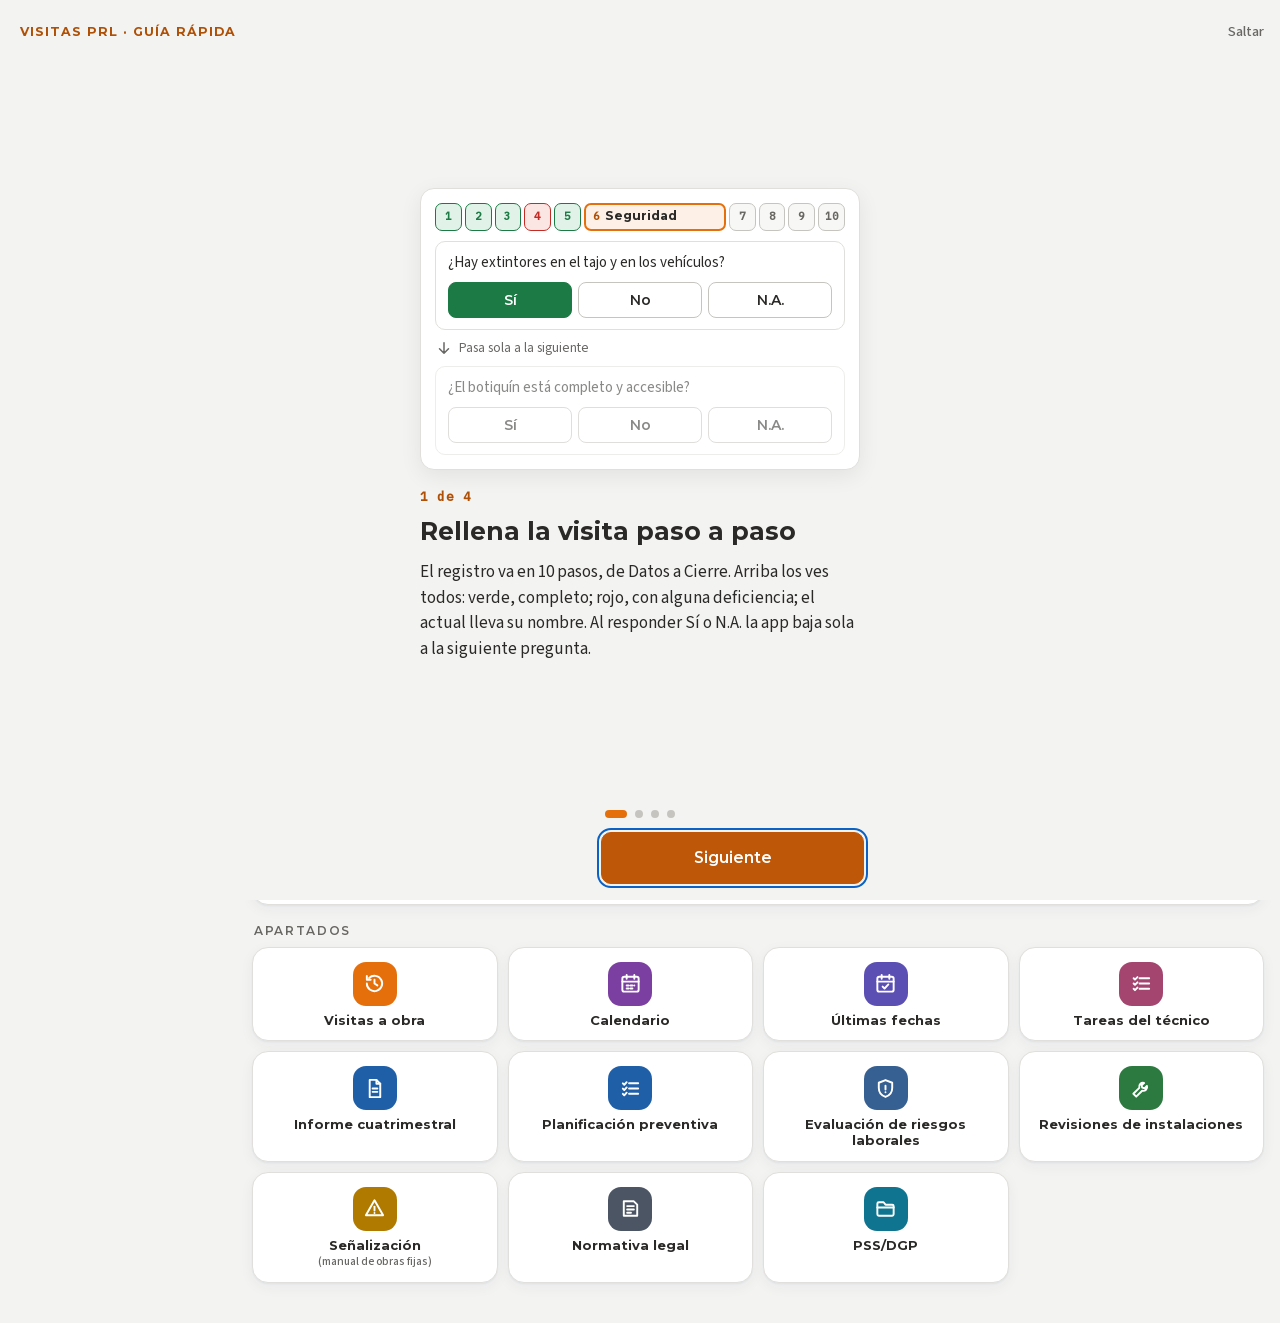
